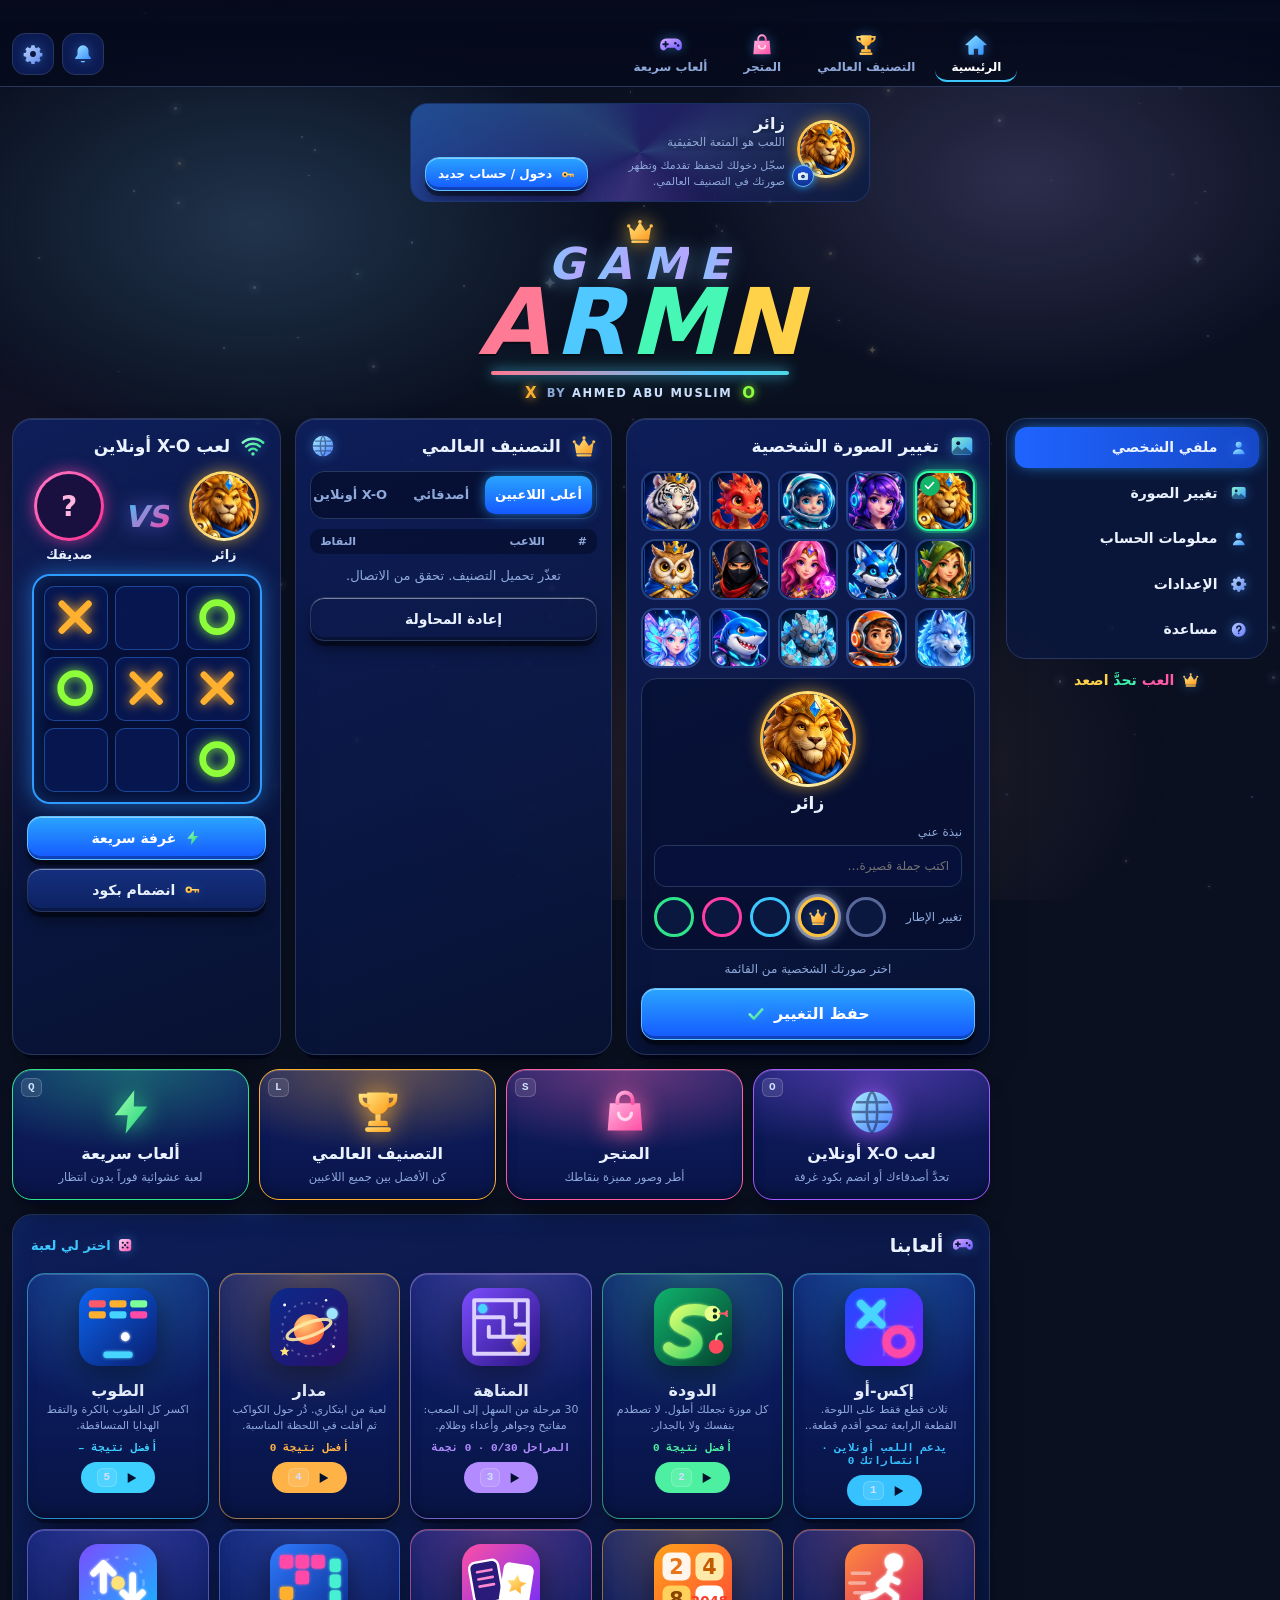
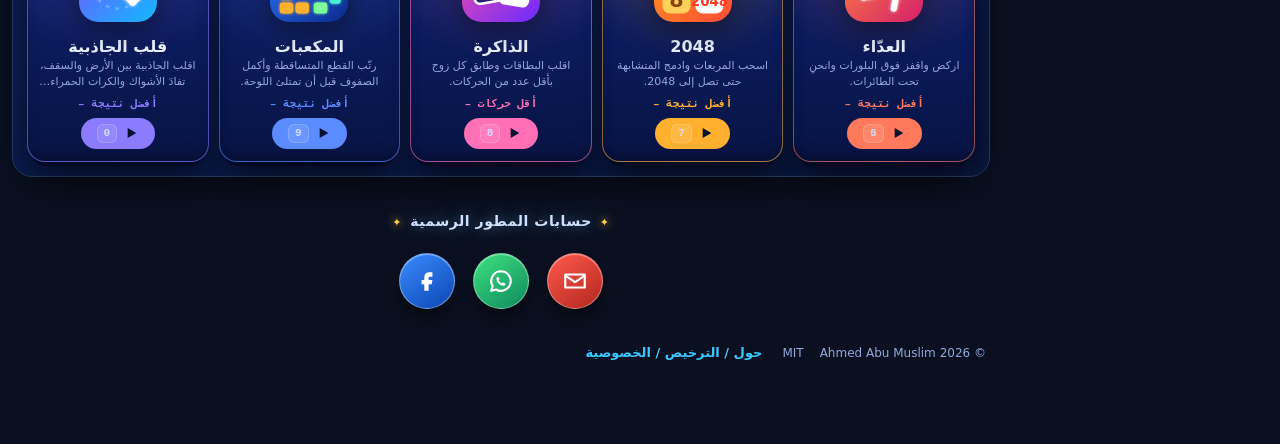
==== index.html @ 482dae71 "Install game files" ====
<!doctype html>
<!--
  GAME A R M N — game collection
  Copyright (c) 2026 Ahmed Abu Muslim. All rights reserved except as granted below.
  Licensed under the MIT License (see the About dialog inside the app for the full text).
  Self-contained apart from Firebase (accounts/scores) and Google AdSense (ads).
-->

<html lang="ar" dir="rtl">
<head>
<meta charset="utf-8">
<meta name="viewport" content="width=device-width,initial-scale=1,viewport-fit=cover">
<title>GAME ARMN | ARMN GAME — ألعاب أحمد أبو مسلم | ألعاب أطفال مجانية</title>
<meta http-equiv="Content-Security-Policy" content="default-src 'self'; script-src 'self' 'unsafe-inline' 'unsafe-eval' https://*.googlesyndication.com https://*.google.com https://*.doubleclick.net https://*.googleadservices.com https://*.adtrafficquality.google https://www.googletagservices.com; style-src 'self' 'unsafe-inline'; img-src 'self' data: blob: https:; font-src 'self' data:; connect-src 'self' https://armn-25ff3-default-rtdb.firebaseio.com https://identitytoolkit.googleapis.com https://securetoken.googleapis.com https://*.googlesyndication.com https://*.google.com https://*.doubleclick.net https://*.googleadservices.com https://*.adtrafficquality.google https://www.googletagservices.com; frame-src https://*.googlesyndication.com https://*.google.com https://*.doubleclick.net https://*.googleadservices.com https://*.adtrafficquality.google https://www.googletagservices.com; object-src 'none'; media-src 'self' blob: data:; worker-src 'self'; manifest-src 'self'; base-uri 'none'; form-action 'none'">
<meta name="referrer" content="no-referrer">
<meta name="google-site-verification" content="9Sh_bPz9yeCmNYA5A2dVNLjQ9dKKEKUN89ctCFJa5kY" />
<meta name="keywords" content="ARMN GAME, قلب الجاذبية, Gravity Flip, Game ARMN, GAME A R M N, العاب احمد ابو مسلم, ألعاب أحمد أبو مسلم, ألعاب أطفال, العاب مجانية, X-O, snake, 2048">
<meta name="description" content="ARMN GAME — ألعاب أحمد أبو مسلم للأطفال والكبار. GAME A R M N — 10 free modern games (X-O, Snake, Maze, Orbit, Bricks, Runner, 2048, Memory, Blocks, Gravity Flip). Arabic & English, touch, 60 FPS, works offline. By Ahmed Abu Muslim.">
<meta name="author" content="Ahmed Abu Muslim">
<meta name="copyright" content="Copyright (c) 2026 Ahmed Abu Muslim. MIT License.">
<meta name="robots" content="index,follow,max-image-preview:large">
<meta name="theme-color" content="#050a1c">
<meta name="color-scheme" content="dark">
<meta name="application-name" content="GAME A R M N">
<meta name="apple-mobile-web-app-capable" content="yes">
<meta name="mobile-web-app-capable" content="yes">
<meta name="apple-mobile-web-app-title" content="GAME ARMN">
<meta name="generator" content="Hand-written HTML/CSS/JS">
<link rel="manifest" href="manifest.webmanifest">
<link rel="license" href="https://opensource.org/licenses/MIT">
<link rel="icon" href="data:image/svg+xml,%3Csvg xmlns='http://www.w3.org/2000/svg' viewBox='0 0 64 64'%3E%3Crect width='64' height='64' rx='14' fill='%230c1318'/%3E%3Cpath d='M18 18l12 12M30 18L18 30' stroke='%23f09a8a' stroke-width='5' stroke-linecap='round'/%3E%3Ccircle cx='44' cy='42' r='9' fill='none' stroke='%2386c3e6' stroke-width='5'/%3E%3C/svg%3E">
<link rel="apple-touch-icon" href="data:image/svg+xml,%3Csvg xmlns='http://www.w3.org/2000/svg' viewBox='0 0 64 64'%3E%3Crect width='64' height='64' rx='14' fill='%230c1318'/%3E%3Cpath d='M18 18l12 12M30 18L18 30' stroke='%23f09a8a' stroke-width='5' stroke-linecap='round'/%3E%3Ccircle cx='44' cy='42' r='9' fill='none' stroke='%2386c3e6' stroke-width='5'/%3E%3C/svg%3E">
<meta property="og:type" content="website">
<meta property="og:title" content="GAME A R M N">
<meta property="og:description" content="GAME A R M N — 10 free modern games (X-O, Snake, Maze, Orbit, Bricks, Runner, 2048, Memory, Blocks, Gravity Flip). Arabic & English, touch, 60 FPS, works offline. By Ahmed Abu Muslim.">
<meta property="og:site_name" content="GAME A R M N">
<meta property="og:locale" content="ar_AR">
<meta property="og:locale:alternate" content="en_US">
<meta name="twitter:card" content="summary">
<meta name="twitter:title" content="GAME A R M N">
<meta name="twitter:description" content="GAME A R M N — 10 free modern games (X-O, Snake, Maze, Orbit, Bricks, Runner, 2048, Memory, Blocks, Gravity Flip). Arabic & English, touch, 60 FPS, works offline. By Ahmed Abu Muslim.">
<!-- After hosting, add:  <link rel="canonical" href="YOUR-URL">  <meta property="og:url" content="YOUR-URL">  and your Search Console verification meta tag. -->
<script type="application/ld+json">{"@context": "https://schema.org", "@type": ["WebApplication", "VideoGame"], "name": "GAME A R M N", "alternateName": ["GAME ARMN", "ARMN GAME", "Game armn", "ألعاب أحمد أبو مسلم", "العاب احمد ابو مسلم"], "description": "A free collection of 10 modern browser games: online vanishing X-O, Snake, 30-level Maze, Orbit, Bricks, Runner, 2048, Memory, Blocks and Gravity Flip. Works offline, touch-friendly, 60 FPS, Arabic and English.", "applicationCategory": "GameApplication", "genre": "Arcade", "operatingSystem": "Any (modern web browser)", "browserRequirements": "Requires JavaScript and HTML5 canvas", "inLanguage": ["ar", "en"], "isAccessibleForFree": true, "offers": {"@type": "Offer", "price": "0", "priceCurrency": "USD"}, "author": {"@type": "Person", "name": "Ahmed Abu Muslim"}, "creator": {"@type": "Person", "name": "Ahmed Abu Muslim"}, "copyrightHolder": {"@type": "Person", "name": "Ahmed Abu Muslim"}, "copyrightYear": 2026, "license": "https://opensource.org/licenses/MIT", "playMode": "SinglePlayer", "gamePlatform": "Web browser"}</script>
<script async src="https://pagead2.googlesyndication.com/pagead/js/adsbygoogle.js?client=ca-pub-1394927920038850"
     crossorigin="anonymous"></script>
<style>[hidden]{display:none!important}html,body{margin:0}</style>
<style>
/* Layout: a calm console menu. Home = left-aligned wordmark over two live-preview cards.
   Each game = stage on one side, option rail on the other (stacked on phones). One dark look by choice. */
:root{
  --bg:#0c1318; --bg2:#101a21; --panel:#15212a; --panel2:#1b2b36; --line:#273b48;
  --fg:#e7eef1; --mut:#8ea4af; --ink:#0c1318;
  --coral:#f09a8a; --sky:#86c3e6; --mint:#7fd6a8; --gold:#f0cb7a;
  --coral-a:rgba(240,154,138,.16); --sky-a:rgba(134,195,230,.16); --mint-a:rgba(127,214,168,.16);
  --acc:#86c3e6;--vio:#b9a8ec;--vio-a:rgba(185,168,236,.16);--gold-a:rgba(240,203,122,.16);--rose:#e6a0c4;--teal:#6fd0d0;--sand:#e3b98a;--lime:#b7d77a;
  --display:'Avenir Next','Trebuchet MS','Segoe UI','Noto Sans Arabic',Tahoma,system-ui,sans-serif;
  --body:system-ui,-apple-system,'Segoe UI','Noto Sans Arabic','Geeza Pro',Tahoma,Roboto,'Helvetica Neue',Arial,sans-serif;
  --mono:ui-monospace,'SF Mono',Menlo,Consolas,'Liberation Mono','DejaVu Sans Mono',monospace;
  color-scheme:dark;
}
*{box-sizing:border-box}
body{
  background-color:var(--bg);
  background-image:radial-gradient(900px 520px at 88% -8%,rgba(134,195,230,.11),transparent 60%),radial-gradient(760px 520px at -8% 28%,rgba(127,214,168,.08),transparent 60%),radial-gradient(600px 420px at 60% 110%,rgba(240,154,138,.07),transparent 60%);
  background-repeat:no-repeat;
  color:var(--fg);font-family:var(--body);font-size:16px;line-height:1.5;
  padding-left:max(16px,env(safe-area-inset-left,0px));
  padding-right:max(16px,env(safe-area-inset-right,0px));
  padding-block:16px 40px;min-height:100%;
  -webkit-tap-highlight-color:transparent;
}
button,a{font-family:inherit;color:inherit}
button{cursor:pointer}
:focus-visible{outline:2px solid var(--acc);outline-offset:3px}
.app{max-width:1080px;margin:0 auto}
[lang="en"] .up{text-transform:uppercase;letter-spacing:.09em}

.dhikr-note{max-width:100%;margin:0 auto 12px;padding:5px 10px;text-align:center;color:#a9c8b8;font-size:12px;line-height:1.75;font-weight:500;letter-spacing:.01em;opacity:.92}
.dhikr-note span{display:block;color:#91aeb0;font-size:11px}

/* top bar */
.bar{display:flex;align-items:center;gap:10px;min-height:48px}
.bar-title{flex:1;font-weight:600;font-size:17px;min-width:0;overflow:hidden;text-overflow:ellipsis;white-space:nowrap}
.bar-actions{display:flex;gap:8px;margin-inline-start:auto}
.icon-btn,.pill{height:42px;min-width:42px;border-radius:12px;border:1px solid var(--line);background:var(--panel);display:inline-grid;place-items:center;padding:0 12px;font-weight:600;transition:background .2s,transform .15s}
.icon-btn:hover,.pill:hover{background:var(--panel2)}
.icon-btn:active,.pill:active{transform:scale(.96)}
.icon-btn svg{width:20px;height:20px;fill:none;stroke:currentColor;stroke-width:2;stroke-linecap:round;stroke-linejoin:round}
[dir="rtl"] .flip{transform:scaleX(-1)}
#btnSound.off .wave{display:none}
#btnSound:not(.off) .cross{display:none}
.pill{font-family:var(--mono);font-size:13px}

/* home */
.hero{padding-block:clamp(18px,5vw,52px) clamp(22px,4vw,40px)}
.logo{direction:ltr;width:fit-content;font-family:var(--display);font-weight:800;line-height:.92;text-align:left}
.logo .g{display:block;font-size:clamp(54px,13vw,128px);letter-spacing:.015em}
.logo .l{display:flex;gap:.2em;font-size:clamp(54px,13vw,128px)}
.logo .l span:nth-child(1){color:var(--coral)}.logo .l span:nth-child(2){color:var(--sky)}
.logo .l span:nth-child(3){color:var(--mint)}.logo .l span:nth-child(4){color:var(--gold)}
.by{direction:ltr;width:fit-content;margin-top:18px;font-family:var(--mono);font-size:14px;color:var(--mut);display:flex;align-items:center;gap:12px}
.by::before{content:"";width:34px;height:2px;background:var(--line)}
.by b{color:var(--fg);font-weight:700}
.tag{margin-top:22px;color:var(--mut);font-size:18px}
.cards{display:grid;grid-template-columns:repeat(3,minmax(0,1fr));gap:18px}
.gcard{display:flex;flex-direction:column;text-decoration:none;background:var(--panel);border:1px solid var(--line);border-radius:24px;overflow:hidden;transition:transform .25s,border-color .25s,box-shadow .25s}
.gcard:hover{transform:translateY(-4px);border-color:var(--c);box-shadow:0 22px 50px -26px var(--c)}
.gcard:active{transform:scale(.985)}
.gcard.xo{--c:var(--sky)}.gcard.sn{--c:var(--mint)}
.prev{height:176px;display:grid;place-items:center;background:radial-gradient(260px 160px at 50% 40%,var(--ca),transparent 70%),var(--bg2);border-bottom:1px solid var(--line)}
.gcard.xo{--ca:var(--sky-a)}.gcard.sn{--ca:var(--mint-a)}
.gbody{padding:20px 22px 22px;display:flex;flex-direction:column;gap:8px;flex:1}
.gname{font-size:24px;font-weight:700;margin:0}
.gdesc{margin:0;color:var(--mut);flex:1}
.go{margin-top:10px;display:inline-flex;align-items:center;gap:10px;font-weight:700;color:var(--c)}
.go i{width:34px;height:34px;border-radius:50%;background:var(--c);display:grid;place-items:center}
.go svg{width:16px;height:16px;stroke:var(--ink);fill:none;stroke-width:2.4;stroke-linecap:round;stroke-linejoin:round}
.chips{display:flex;flex-wrap:wrap;gap:8px;margin-top:26px}
.chip{font-family:var(--mono);font-size:12px;color:var(--mut);border:1px solid var(--line);border-radius:999px;padding:6px 12px}
/* mini previews */
.mini{display:grid;grid-template-columns:repeat(3,44px);gap:6px}
.mini div{height:44px;border-radius:10px;background:var(--panel2);display:grid;place-items:center;font-family:var(--display);font-weight:800;font-size:22px;transition:opacity .3s,transform .3s}
.mini .x{color:#ffb02e}.mini .o{color:#8dff3a}.mini .dim{opacity:.35}.mini .gone{opacity:0;transform:scale(.6)}
.crawl{width:260px;height:150px}
.crawl .tr{fill:none;stroke:var(--panel2);stroke-width:16;stroke-linecap:round;stroke-linejoin:round}
.crawl .sn{fill:none;stroke:#c48cff;stroke-width:16;stroke-linecap:round;stroke-linejoin:round;stroke-dasharray:104 296;animation:crawl 5s linear infinite}
@keyframes crawl{to{stroke-dashoffset:-400}}

/* shared game layout */
.screen{padding-top:10px}
.game-grid{display:grid;grid-template-columns:minmax(0,1fr) 330px;gap:20px;align-items:start}
.stage{display:flex;flex-direction:column;gap:14px;min-width:0}
.panel{background:var(--panel);border:1px solid var(--line);border-radius:20px;padding:18px}
.rail{display:flex;flex-direction:column;gap:16px}
.rail h3{margin:0;font-size:15px;color:var(--mut);font-weight:600}
.og{display:grid;gap:8px}
.og-l{font-size:12px;color:var(--mut)}
.seg{display:flex;gap:4px;background:var(--bg2);border:1px solid var(--line);border-radius:12px;padding:4px}
.seg button{flex:1;min-height:38px;border:0;border-radius:9px;background:transparent;color:var(--mut);font-weight:600;font-size:14px;padding:0 8px;transition:background .2s,color .2s}
.seg button.on{background:var(--acc);color:var(--ink)}
.trow{display:flex;justify-content:space-between;align-items:center;gap:12px;font-size:15px}
.tgl{flex:none;width:48px;height:28px;border-radius:99px;border:1px solid var(--line);background:var(--bg2);position:relative;padding:0;transition:background .2s}
.tgl::after{content:"";position:absolute;top:3px;inset-inline-start:3px;width:20px;height:20px;border-radius:50%;background:var(--mut);transition:transform .2s,background .2s}
.tgl[aria-checked="true"]{background:var(--acc);border-color:var(--acc)}
.tgl[aria-checked="true"]::after{background:var(--ink);transform:translateX(20px)}
[dir="rtl"] .tgl[aria-checked="true"]::after{transform:translateX(-20px)}
.note{font-size:13px;color:var(--mut);margin:0}
.row{display:flex;gap:10px;flex-wrap:wrap}
.row.mid{justify-content:center}
.btn{min-height:46px;padding:0 18px;border-radius:13px;border:1px solid var(--line);background:var(--panel2);font-weight:600;font-size:15px;transition:transform .15s,background .2s,opacity .2s}
.btn:hover{background:#223644}
.btn:active{transform:scale(.97)}
.btn:disabled{opacity:.4;cursor:default}
.btn.primary{background:var(--acc);border-color:var(--acc);color:var(--ink)}
.btn.primary:hover{filter:brightness(1.08)}
.btn.ghost{background:transparent}
.xo-scr{--acc:var(--sky)}.sn-scr{--acc:var(--mint)}
/* X-O online connection panel */
.xo-matchbar{width:min(560px,100%);margin:0 auto 12px;padding:13px;border:1px solid var(--line);border-radius:16px;background:var(--panel2)}
.xo-matchbar[hidden]{display:none!important}.xo-room-codehead,.xo-players{display:flex;align-items:center;justify-content:space-between;gap:10px;flex-wrap:wrap}.xo-room-codehead b{font-size:20px;letter-spacing:2px;color:var(--txt)}.xo-players{margin-top:12px}.xo-player{display:flex;align-items:center;gap:8px;color:var(--txt);font-weight:700}.xo-dot{width:11px;height:11px;border-radius:50%;background:#e05252;box-shadow:0 0 10px #e0525266}.xo-dot.online{background:#36d47b;box-shadow:0 0 10px #36d47b99}.xo-matchbar p{margin:10px 0 0;color:var(--mut);font-size:13px}
.xo-onlinebar{display:flex;justify-content:center;margin:10px 0 2px}
.xo-react{display:flex;gap:6px;justify-content:center;margin-top:10px}.xo-react button{border:1px solid var(--line);background:var(--bg2);border-radius:12px;font-size:20px;padding:3px 10px;cursor:pointer;transition:transform .12s}.xo-react button:active{transform:scale(.88)}.xo-tools{display:flex;gap:8px;justify-content:center;margin-top:8px}.xo-tools .btn{min-height:36px;font-size:13px;padding:0 12px}.xo-float{position:absolute;bottom:8%;font-size:44px;pointer-events:none;z-index:6;animation:xoFloat 1.8s ease-out forwards}@keyframes xoFloat{to{transform:translateY(-230px) scale(1.5);opacity:0}}
#xo.online-room .xo-onlinebar{display:none!important}
.xo-online-panel{width:min(560px,100%);margin:14px auto;padding:18px;border:1px solid var(--line);border-radius:20px;background:linear-gradient(145deg,var(--panel),var(--panel2));box-shadow:0 18px 45px -28px #0008}
.xo-online-panel[hidden]{display:none}
.xo-online-head{display:flex;align-items:center;justify-content:space-between;gap:12px;margin-bottom:12px}
.xo-live{display:inline-flex;align-items:center;gap:7px;color:var(--mint);font-size:12px;font-weight:800;letter-spacing:.08em}
.xo-live:before{content:"";width:8px;height:8px;border-radius:50%;background:currentColor;box-shadow:0 0 12px currentColor}
.xo-online-grid{display:grid;grid-template-columns:1fr 1fr;gap:10px}
.xo-online-grid .og{min-width:0}
.xo-online-panel input,.xo-online-panel select{width:100%;min-height:44px;border:1px solid var(--line);border-radius:11px;background:var(--bg2);color:var(--txt);padding:0 12px;font:inherit}
.xo-online-actions{display:flex;flex-wrap:wrap;gap:9px;margin-top:14px}
.xo-online-status{padding:11px 13px;border-radius:12px;background:var(--bg2);color:var(--mut);font-size:13px;margin:12px 0 0}
#xoRankRows>div:last-child{border-bottom:0!important}
@media(max-width:480px){.xo-online-grid{grid-template-columns:1fr}}

/* Dedicated X-O online lobby view — prevent game board overlap on mobile */
#xo.online-lobby .imm-grid>.score,
#xo.online-lobby .imm-grid>.arena,
#xo.online-lobby .imm-grid>#xoStatus,
#xo.online-lobby .imm-grid>.row.mid{display:none!important}
#xo.online-lobby .imm-grid{flex:0 0 auto;min-height:0}
#xo.online-lobby .xo-onlinebar{margin:4px 0 12px}
#xo.online-lobby .xo-online-panel{display:block;width:100%;max-width:620px;margin:0 auto 18px;box-sizing:border-box}
#xo.online-lobby .xo-online-panel[hidden]{display:none!important}
#xo.online-lobby{overflow-y:auto;overscroll-behavior:contain}
#xo.online-lobby .imm-grid{overflow:visible}
#xo.online-lobby .xo-online-head h3{font-size:clamp(19px,5vw,24px)}
#xo.online-lobby .xo-online-actions>.btn{flex:1 1 145px;min-height:48px}



/* X-O */
.score{display:grid;grid-template-columns:1fr auto 1fr;gap:10px;align-items:stretch}
.sb{--c:var(--line);background:var(--panel);border:1px solid var(--line);border-radius:16px;padding:12px 14px;display:flex;flex-direction:column;gap:6px;transition:border-color .25s,box-shadow .25s}
.sb.px{--k:var(--coral)}.sb.po{--k:var(--sky)}
.sb.turn{border-color:var(--k);box-shadow:0 10px 34px -16px var(--k)}
.sb .top{display:flex;align-items:center;gap:8px;font-size:13px;color:var(--mut)}
.sb .sym{font-family:var(--display);font-weight:800;font-size:22px;color:var(--k);line-height:1}
.sb .num{font-family:var(--mono);font-weight:700;font-size:30px;line-height:1}
.pips{display:flex;gap:5px;margin-top:2px}
.pips i{width:12px;height:12px;border-radius:50%;border:2px solid var(--k);opacity:.4;transition:background .2s,opacity .2s}
.pips i.f{background:var(--k);opacity:1}
.sb.dr{align-items:center;justify-content:center;min-width:76px}
.board{position:relative;display:grid;grid-template-columns:repeat(3,minmax(0,1fr));gap:3%;width:min(100%,470px);aspect-ratio:1;margin-inline:auto}
.cell{position:relative;min-width:0;padding:0;aspect-ratio:1;border-radius:18px;border:1px solid var(--line);background:var(--panel2);display:grid;place-items:center;transition:background .2s,border-color .2s,transform .15s}
.cell:not(.fX):not(.fO):hover{background:#223644;border-color:var(--acc)}
.cell:not(.fX):not(.fO):active{transform:scale(.96)}
.cell.win.fX{background:var(--coral-a);border-color:var(--coral)}
.cell.win.fO{background:var(--sky-a);border-color:var(--sky)}
.cell.hint{animation:hint 1s ease-in-out 2;border-color:var(--gold)}
@keyframes hint{50%{box-shadow:0 0 0 4px rgba(240,203,122,.25),0 0 30px rgba(240,203,122,.35)}}
.mk{width:68%;height:68%;overflow:visible;pointer-events:none}
.mk path,.mk circle{fill:none;stroke-width:9;stroke-linecap:round}
.mk .x{stroke:var(--coral);stroke-dasharray:80;stroke-dashoffset:80;animation:draw .3s ease-out forwards}
.mk .x2{animation-delay:.12s}
.mk .o{stroke:var(--sky);stroke-dasharray:170;stroke-dashoffset:170;animation:draw .45s ease-out forwards;transform-origin:50px 50px;transform:rotate(-90deg)}
@keyframes draw{to{stroke-dashoffset:0}}
.cell.old .mk{opacity:.42;animation:fade 1.4s ease-in-out infinite}
@keyframes fade{50%{opacity:.2}}
.cell.ghost .mk{animation:poof .42s ease-in forwards}
.cell.ghost .mk path,.cell.ghost .mk circle{animation:none;stroke-dashoffset:0}
@keyframes poof{to{opacity:0;transform:scale(.45) rotate(20deg)}}
.winline{position:absolute;inset:0;width:100%;height:100%;pointer-events:none}
.winline line{stroke:var(--fg);stroke-width:7;stroke-linecap:round;stroke-dasharray:400;stroke-dashoffset:400;animation:draw .5s .1s ease-out forwards}
/* ===== XO room result screen ===== */
.xo-res{position:fixed;inset:0;z-index:120;display:grid;place-items:center;padding:20px;background:rgba(3,8,30,.78);backdrop-filter:blur(6px);animation:pop .3s ease-out}
.xo-res-card{width:min(380px,100%);padding:26px 22px 22px;border-radius:24px;text-align:center;display:grid;gap:14px;justify-items:center;background:linear-gradient(170deg,rgba(15,34,117,.97),rgba(7,16,58,.98));border:2px solid var(--cyan,#3cc8ff);box-shadow:0 0 40px -6px rgba(60,200,255,.6),0 24px 60px rgba(0,0,0,.6)}
.xo-res-card.win{border-color:#ffd24a;box-shadow:0 0 46px -4px rgba(255,210,74,.7),0 24px 60px rgba(0,0,0,.6)}
.xo-res-card.lose{border-color:#ff5d7a;box-shadow:0 0 40px -6px rgba(255,93,122,.55),0 24px 60px rgba(0,0,0,.6)}
.xo-res-ico{font-size:64px;line-height:1;filter:drop-shadow(0 6px 16px rgba(0,0,0,.5))}
.xo-res-card h2{margin:0;font:900 clamp(26px,7vw,34px) var(--display)}
.xo-res-card.win h2{background:linear-gradient(135deg,#fff3b0,#ffc531);-webkit-background-clip:text;background-clip:text;color:transparent}
.xo-res-card.lose h2{color:#ff8fa3}
.xo-res-vs{display:grid;grid-template-columns:1fr auto 1fr;align-items:center;gap:10px;width:100%}
.xo-res-vs>div{display:grid;gap:4px;min-width:0}
.xo-res-vs small{color:var(--mut);font-size:12.5px;overflow:hidden;text-overflow:ellipsis;white-space:nowrap}
.xo-res-vs b{font:900 40px/1 var(--display)}
.xo-res-vs>div:first-child b{color:#ffb02e;text-shadow:0 0 14px #ffb02e88}
.xo-res-vs>div:last-child b{color:#8dff3a;text-shadow:0 0 14px #8dff3a88}
.xo-res-vs i{font-style:normal;color:var(--mut);font-weight:800}
.xo-res-draws{color:var(--mut);font-size:13px}
.xo-res-card .btn{width:100%;min-height:50px;font-size:17px}
.bov{position:absolute;inset:0;z-index:5;border-radius:20px;display:grid;place-items:center;background:rgba(12,19,24,.6);backdrop-filter:blur(3px);animation:pop .3s ease-out}
.bov>div{display:grid;gap:14px;text-align:center;justify-items:center}
.bov h2{margin:0;font-family:var(--display);font-size:clamp(28px,6vw,40px)}
@keyframes pop{from{opacity:0}}
.status{min-height:1.7em;text-align:center;color:var(--mut);font-weight:500;margin:0}

/* snake */
.hud{display:grid;grid-template-columns:repeat(3,1fr);gap:10px}
.hud .sb{--k:var(--mint)}
.hud .num.bump{animation:bump .25s}
@keyframes bump{40%{transform:scale(1.25);color:var(--mint)}}
.cv-wrap{position:relative;width:min(100%,580px);aspect-ratio:1;margin-inline:auto;border-radius:20px;overflow:hidden;border:1px solid var(--line);background:#0f181e;touch-action:none;user-select:none;-webkit-user-select:none}
.cv-wrap.shake{animation:shake .4s}
@keyframes shake{20%{transform:translate(-7px,3px)}40%{transform:translate(6px,-4px)}60%{transform:translate(-4px,2px)}80%{transform:translate(3px,-1px)}}
.cv-wrap>canvas:not(.minimap){display:block;width:100%;height:100%}
.ov{position:absolute;inset:0;display:grid;place-items:center;background:rgba(12,19,24,.62);backdrop-filter:blur(3px);animation:pop .25s ease-out}
.ov>div{display:grid;gap:10px;justify-items:center;text-align:center;padding:20px}
.ov h2{margin:0;font-family:var(--display);font-size:clamp(28px,6vw,42px)}
.ov p{margin:0;color:var(--mut)}
.ov .big{font-family:var(--mono);font-size:44px;font-weight:700;color:var(--mint)}
.fps{position:absolute;top:10px;inset-inline-end:12px;font-family:var(--mono);font-size:12px;color:var(--mint);background:rgba(12,19,24,.7);border:1px solid var(--line);border-radius:8px;padding:3px 8px;pointer-events:none}
.status-chip{position:absolute;top:10px;inset-inline-start:12px;font-size:12px;font-weight:600;color:var(--ink);background:var(--sky);border-radius:8px;padding:3px 10px;pointer-events:none}
.dpad{direction:ltr;display:grid;grid-template-columns:repeat(3,68px);grid-template-rows:repeat(2,68px);gap:8px;justify-content:center;margin-top:2px}
.dpad button{border-radius:18px;border:1px solid var(--line);background:var(--panel);display:grid;place-items:center;padding:0;transition:background .15s,transform .1s}
.dpad button:active{background:var(--mint);transform:scale(.93)}
.dpad button:active svg{stroke:var(--ink)}
.dpad svg{width:26px;height:26px;fill:none;stroke:var(--fg);stroke-width:2.6;stroke-linecap:round;stroke-linejoin:round}
.dpad .u{grid-area:1/2}.dpad .l{grid-area:2/1}.dpad .d{grid-area:2/2}.dpad .r{grid-area:2/3}

.gcard.mz{--c:var(--vio);--ca:var(--vio-a)}
.gcard.or{--c:var(--gold);--ca:var(--gold-a)}
.meta{margin:2px 0 0;font-family:var(--mono);font-size:12px;color:var(--c);min-height:1.4em}
.mzp,.orp{width:260px;height:150px}
.mzp .w{fill:none;stroke:#3b5a6b;stroke-width:7;stroke-linecap:round;stroke-linejoin:round}
.mzp .pth{fill:none;stroke:var(--vio);stroke-opacity:.3;stroke-width:3;stroke-dasharray:2 7;stroke-linecap:round}
.orp .ring{fill:none;stroke:var(--gold);stroke-opacity:.35;stroke-width:2;stroke-dasharray:3 6}
@media (max-width:860px){
  .game-grid{grid-template-columns:minmax(0,1fr)}
  .cards{grid-template-columns:minmax(0,1fr)}
}
@media (max-width:420px){
  .sb .num{font-size:26px}
  .btn{padding:0 14px}
  .dpad{grid-template-columns:repeat(3,62px);grid-template-rows:repeat(2,62px)}
}
@media (prefers-reduced-motion:reduce){
  *,*::before,*::after{animation-duration:.01ms!important;animation-iteration-count:1!important;transition-duration:.01ms!important}
  .crawl .sn{animation:none}
}
/* v2: immersive full-screen games, options drawer, maze, orbit */
.mz-scr{--acc:var(--vio)}.or-scr{--acc:var(--gold)}
#fx{position:fixed;inset:0;width:100%;height:100%;pointer-events:none;z-index:60}
html.imm,html.imm body{height:100%;overflow:hidden}
html.imm{height:var(--vh,100%)}
html.imm body{padding-block:6px 8px}
html.imm .app{height:100%;display:flex;flex-direction:column;max-width:none}
html.imm .bar{min-height:44px}
html.imm main{flex:1;min-height:0;display:flex;flex-direction:column}
html.imm .screen{flex:1;min-height:0;display:flex;flex-direction:column;padding-top:4px}
.imm-grid{flex:1;display:flex;flex-direction:column;gap:8px;min-height:0}
.imm-grid .sb{padding:8px 12px;gap:2px}
.imm-grid .sb .num{font-size:clamp(20px,4.6vw,28px)}
.imm-grid .btn{min-height:42px;padding:0 14px}
.hud{grid-template-columns:none;grid-auto-flow:column;grid-auto-columns:minmax(0,1fr)}
.arena{flex:1;min-height:0;position:relative;--s:280px}
.arena>.fit{position:absolute;inset:0;margin:auto;width:var(--s);height:var(--s);max-width:100%;max-height:100%}
.imm-grid .dpad{grid-template-columns:repeat(3,58px);grid-template-rows:repeat(2,58px);gap:6px}
.tl{position:absolute;top:10px;inset-inline-start:12px;display:flex;gap:6px;pointer-events:none;z-index:2}
.tl .status-chip{position:static}
.status-chip.combo{background:var(--gold)}
.lvl-chip{font-size:12px;font-weight:600;background:rgba(12,19,24,.72);border:1px solid var(--line);border-radius:8px;padding:3px 10px}
.minimap{position:absolute;bottom:10px;inset-inline-end:10px;width:96px;height:96px;border-radius:12px;border:1px solid var(--line);background:rgba(12,19,24,.7);z-index:2;pointer-events:none}
.toast{position:absolute;top:46px;inset-inline-start:50%;transform:translateX(-50%);background:var(--panel2);border:1px solid var(--gold);color:var(--gold);padding:6px 14px;border-radius:99px;font-size:13px;font-weight:600;z-index:3;white-space:nowrap;pointer-events:none;animation:pop .2s}
[dir="rtl"] .toast{transform:translateX(50%)}
.ov .kick{font-family:var(--mono);font-size:13px;color:var(--acc)}
.ov .goals{display:flex;flex-wrap:wrap;gap:6px;justify-content:center;max-width:340px}
.ov .btns{display:flex;flex-wrap:wrap;gap:8px;justify-content:center;margin-top:4px}
.ov .stat{display:flex;gap:16px;flex-wrap:wrap;justify-content:center;font-family:var(--mono);font-size:13px;color:var(--mut)}
.stars{display:flex;gap:8px;direction:ltr}
.stars i,.lv .st i{background:var(--line);clip-path:polygon(50% 0,61% 35%,98% 35%,68% 57%,79% 91%,50% 70%,21% 91%,32% 57%,2% 35%,39% 35%)}
.stars i{width:46px;height:44px}
.stars i.f{background:var(--gold);animation:starpop .55s var(--d,0s) both cubic-bezier(.3,1.6,.5,1)}
@keyframes starpop{from{transform:scale(0) rotate(-40deg)}}
.drawer{position:fixed;z-index:40;top:0;bottom:0;inset-inline-end:0;width:min(360px,92vw);background:var(--panel);border-inline-start:1px solid var(--line);padding:calc(18px + env(safe-area-inset-top,0px)) 18px calc(18px + env(safe-area-inset-bottom,0px));overflow-y:auto;display:flex;flex-direction:column;gap:16px;transform:translateX(105%);visibility:hidden;transition:transform .3s cubic-bezier(.2,.8,.2,1),visibility 0s .3s}
[dir="rtl"] .drawer{transform:translateX(-105%)}
.drawer.open{transform:none;visibility:visible;transition:transform .3s cubic-bezier(.2,.8,.2,1),visibility 0s}
.dh{display:flex;align-items:center;justify-content:space-between;gap:10px}
.dh h3{margin:0;font-size:18px;color:var(--fg);font-weight:700}
.scrim{position:fixed;inset:0;z-index:35;background:rgba(5,9,12,.55);opacity:0;pointer-events:none;transition:opacity .25s}
.scrim.on{opacity:1;pointer-events:auto}
.sel{flex:1;min-height:0;overflow-y:auto;padding-bottom:30px}
.sel>*{max-width:780px;margin-inline:auto}
.sel-head{display:flex;justify-content:space-between;align-items:flex-end;gap:12px;flex-wrap:wrap;margin:8px 0 16px}
.sel-head h2{margin:0;font-family:var(--display);font-size:clamp(26px,5vw,38px)}
.prog{font-family:var(--mono);color:var(--mut);font-size:13px}
.world{margin-bottom:22px}
.world h3{display:flex;align-items:center;gap:10px;margin:0 0 10px;font-size:15px;color:var(--w);font-weight:600}
.world h3::before{content:"";width:10px;height:10px;border-radius:50%;background:var(--w)}
.world h3 small{margin-inline-start:auto;color:var(--mut);font-family:var(--mono);font-weight:500}
.lv-grid{display:grid;grid-template-columns:repeat(6,minmax(0,112px));gap:10px}
.lv{aspect-ratio:1;min-width:0;border-radius:16px;border:1px solid var(--line);background:var(--panel);display:flex;flex-direction:column;align-items:center;justify-content:center;gap:5px;padding:0;color:var(--fg);transition:transform .15s,border-color .2s,background .2s}
.lv:hover:not(.lock){border-color:var(--w);background:var(--panel2)}
.lv:active:not(.lock){transform:scale(.95)}
.lv b{font-family:var(--mono);font-size:20px}
.lv .st{display:flex;gap:3px;direction:ltr}
.lv .st i{width:11px;height:11px}
.lv .st i.f{background:var(--gold)}
.lv.lock{opacity:.4;cursor:default}
.lv.done{border-color:color-mix(in srgb,var(--w) 55%,var(--line))}
.lv svg{width:20px;height:20px}
.big-act{min-height:52px;font-size:18px;width:min(100%,420px);margin-inline:auto}
.hint-txt{margin:0;text-align:center;color:var(--mut);font-size:13px}
@media (max-width:560px){.lv-grid{grid-template-columns:repeat(3,minmax(0,1fr))}}
/* short landscape screens: game on one side, controls on the other */
@media (orientation:landscape) and (max-height:520px){
  .imm-grid{flex-direction:column;flex-wrap:wrap;align-content:flex-start;gap:8px 12px}
  .imm-grid>.arena{flex:none;height:100%;width:calc(100% - 222px)}
  .imm-grid>:not(.arena){flex:none;width:210px}
  .hud{grid-auto-flow:row;grid-template-columns:repeat(2,minmax(0,1fr));grid-auto-columns:auto}
  .imm-grid .sb{padding:6px 10px}
  .imm-grid .sb .num{font-size:20px}
  .imm-grid .btn{min-height:36px;padding:0 10px;font-size:13px}
  .imm-grid .dpad{grid-template-columns:repeat(3,44px);grid-template-rows:repeat(2,44px);gap:5px}
  .hint-txt{display:none}
  .big-act{width:210px;min-height:44px}
  .score{grid-template-columns:repeat(3,minmax(0,1fr))}
  .sb.dr{min-width:0}
  .pips{display:none}
}
.cv-wrap.tiny .ov p,.cv-wrap.tiny .lvl-chip{display:none}
.cv-wrap.tiny .ov h2{font-size:24px}
.cv-wrap.tiny .ov>div{gap:6px;padding:10px}
/* wide screens: options live in a docked side panel */
@media (min-width:900px){
  html.imm .screen{flex-direction:row;gap:16px}
  html.imm .screen>.imm-grid,html.imm .screen>.sel{min-width:0}
  html.imm .drawer{position:static;transform:none!important;visibility:visible!important;transition:none;flex:none;width:310px;align-self:stretch;max-height:100%;padding:18px;border:1px solid var(--line);border-radius:20px;z-index:auto}
  html.imm .drawer [data-close],#btnOpts{display:none}
  .scrim{display:none}
}
.pv{width:260px;height:150px;max-width:100%}
.prev{height:160px}
.arc-scr .cv-wrap{background:#0e171e}

.foot{margin-top:28px;display:flex;flex-wrap:wrap;gap:10px 16px;align-items:center;color:var(--mut);font-size:13px}
.foot button{background:none;border:0;padding:0;color:var(--sky);text-decoration:underline;cursor:pointer;font-size:13px}
.about{position:fixed;inset:0;z-index:80;display:grid;place-items:center;background:rgba(5,9,12,.72);padding:16px}
.about[hidden]{display:none}
.about .box{background:var(--panel);border:1px solid var(--line);border-radius:22px;max-width:640px;width:100%;max-height:88vh;max-height:88dvh;overflow:auto;padding:24px 26px;box-shadow:0 30px 80px -30px #000}
.about h2{margin:0 0 4px;font-family:var(--display)}
.about h3{margin:18px 0 6px;font-size:15px;color:var(--sky)}
.about p,.about li{color:var(--fg);font-size:14px;line-height:1.7;margin:0 0 8px}
.about ul{padding-inline-start:20px;margin:0}
.about .x{float:inline-end;background:var(--panel2);border:1px solid var(--line);border-radius:10px;color:var(--fg);padding:6px 12px;cursor:pointer}
.about small{color:var(--mut)}
.xo-res-act{display:flex;gap:10px;width:100%;justify-content:center;flex-wrap:wrap}.xo-res-act .btn{flex:1 1 120px}

</style>
<link rel="icon" type="image/png" sizes="192x192" href="./icons/icon-192.png">
<link rel="apple-touch-icon" href="./icons/icon-192.png">
<style id="hub-css">
/* GAME ARMN — neon dashboard theme (loaded after the inline styles) */
:root{
  --bg:#050a1c;--bg2:#081231;--panel:#0a1840;--panel2:#10236a;--line:rgba(70,140,255,.32);
  --fg:#eaf2ff;--mut:#8fa9db;--ink:#04102e;
  --coral:#ff5aa8;--sky:#43c6ff;--mint:#3df5b0;--gold:#ffd24a;--acc:#2d9bff;
  --neon:#2d9bff;--pink:#ff3ea5;--cyan:#3cc8ff;
  --display:system-ui,-apple-system,'Segoe UI','Noto Sans Arabic',Tahoma,sans-serif;
  --hb-r:20px;
}
body{background-color:var(--bg);background-image:radial-gradient(900px 520px at 85% -10%,rgba(45,155,255,.22),transparent 60%),radial-gradient(700px 500px at -10% 30%,rgba(255,62,165,.12),transparent 60%),radial-gradient(600px 420px at 60% 115%,rgba(60,200,255,.12),transparent 60%);padding-inline:max(12px,env(safe-area-inset-left,0px)) max(12px,env(safe-area-inset-right,0px))}
.app{max-width:1360px}
.ic{width:1.25em;height:1.25em;flex:none;display:inline-block;vertical-align:middle;filter:drop-shadow(0 0 6px rgba(80,160,255,.45))}
[dir=rtl] .ic-send,[dir=rtl] .flipx{transform:scaleX(-1)}
.avimg{width:100%;height:100%;object-fit:cover;display:block;border-radius:inherit}
kbd{font:700 11px/1 var(--mono);padding:3px 6px;border-radius:6px;background:rgba(255,255,255,.1);border:1px solid rgba(255,255,255,.18);color:#cfe0ff}

/* ---- the home screen is replaced by #hub; legacy markup stays in the DOM for the game code ---- */
#home>:not(#hub){display:none!important}
html:not(.imm) .bar{display:none}
.dhikr-note{margin:0 auto 6px;padding:2px 8px;font-size:11px;opacity:.8}
.dhikr-note span{display:inline;margin-inline-start:8px;font-size:11px}
html.imm .dhikr-note{display:none}
html:not(.imm) #armnInstall{bottom:calc(env(safe-area-inset-bottom,0px) + 84px)!important}

/* ---- avatar frames ---- */
.ring{display:inline-grid;place-items:center;border-radius:50%;padding:3px;background:linear-gradient(135deg,#3cc8ff,#2d6bff);box-shadow:0 0 14px rgba(60,200,255,.55)}
.ring>span:not(.q){display:block;width:100%;height:100%;border-radius:50%;overflow:hidden;background:#0a1840}
.ring.fr-none{background:rgba(255,255,255,.18);box-shadow:none}
.ring.fr-gold{background:conic-gradient(#ffe27a,#ff9d1c,#fff3a8,#ffb02e,#ffe27a);box-shadow:0 0 16px rgba(255,190,40,.6)}
.ring.fr-cyan{background:linear-gradient(135deg,#6fe6ff,#2d7bff);box-shadow:0 0 16px rgba(60,200,255,.65)}
.ring.fr-pink{background:linear-gradient(135deg,#ff7cc6,#ff2d8f);box-shadow:0 0 16px rgba(255,62,165,.65)}
.ring.fr-green{background:linear-gradient(135deg,#9bffc9,#12c97a);box-shadow:0 0 16px rgba(40,230,140,.6)}
.ring.mystery .q,.xc-av .q{display:grid;place-items:center;width:100%;height:100%;font:800 28px var(--display);color:#ffb7e0;border-radius:50%;background:#1a1040}

/* ---- buttons ---- */
.hb-btn{display:inline-flex;align-items:center;justify-content:center;gap:8px;min-height:44px;padding:0 18px;border-radius:14px;border:1px solid var(--line);background:linear-gradient(180deg,#14307f,#0d2160);color:var(--fg);font-weight:700;font-size:14px;cursor:pointer;transition:transform .15s,filter .2s}
.hb-btn:hover{filter:brightness(1.15)}.hb-btn:active{transform:scale(.97)}
.hb-btn.primary{background:linear-gradient(180deg,#2aa4ff,#1458ff);border-color:#5fc0ff;box-shadow:0 8px 22px -8px #2d9bff;color:#fff}
.hb-btn.ghost{background:transparent}.hb-btn.block{width:100%}.hb-btn.big{min-height:52px;font-size:16px;width:100%}.hb-btn.mini{min-height:36px;padding:0 12px;font-size:13px}
.hb-link{background:none;border:0;color:var(--cyan);font-weight:600;font-size:13px;cursor:pointer;display:inline-flex;align-items:center;gap:6px;padding:8px 4px}
.ib{width:42px;height:42px;border-radius:13px;border:1px solid var(--line);background:rgba(16,35,106,.7);display:inline-grid;place-items:center;padding:0;position:relative;cursor:pointer}
.ib:hover{background:var(--panel2)}.ib .ic{width:22px;height:22px}
.dotb{position:absolute;top:-4px;inset-inline-end:-4px;min-width:18px;height:18px;border-radius:9px;background:#ff3d6a;color:#fff;font:800 10px/18px var(--display);text-align:center;font-style:normal;padding:0 4px;box-shadow:0 0 10px #ff3d6a}
.hb-empty{color:var(--mut);text-align:center;font-size:13px;margin:12px 0}

/* ---- header ---- */
.hub{display:flex;flex-direction:column;gap:14px;padding-bottom:96px}
.hb-top{position:sticky;top:0;z-index:30;display:flex;align-items:center;gap:12px;padding:calc(8px + env(safe-area-inset-top,0px)) 12px 8px;margin-inline:-12px;background:linear-gradient(180deg,rgba(5,10,28,.96),rgba(5,10,28,.82));backdrop-filter:blur(10px);border-bottom:1px solid var(--line)}
.hb-logo{display:inline-flex;align-items:center;gap:6px;text-decoration:none;direction:ltr;font:900 22px/1 var(--display);font-style:italic;letter-spacing:.02em;position:relative;padding-top:8px;flex:none}
.lg-crown{position:absolute;top:-6px;left:2px}.lg-crown .ic{width:20px;height:20px}
.lg-g{color:#fff;text-shadow:0 0 12px rgba(120,190,255,.8)}
.lg-a{background:linear-gradient(90deg,#fff,#9cd2ff);-webkit-background-clip:text;background-clip:text;color:transparent}
.lg-xo{display:inline-flex;font-size:26px;gap:1px}.lg-xo i{font-style:normal}
.lg-xo i:first-child{color:#ffb02e;text-shadow:0 0 14px #ffb02e}.lg-xo i:last-child{color:#8dff3a;text-shadow:0 0 14px #8dff3a}
.hb-nav{display:none;margin-inline:auto;gap:4px}
.nv{display:inline-flex;flex-direction:column;align-items:center;gap:2px;padding:6px 16px;background:none;border:0;color:var(--mut);font:600 12px var(--display);cursor:pointer;border-radius:12px;border-bottom:2px solid transparent}
.nv .ic{width:26px;height:26px}.nv:hover{color:#fff;background:rgba(45,155,255,.12)}
.nv:first-child{color:#fff;border-bottom-color:var(--cyan)}
.hb-tr{display:flex;align-items:center;gap:8px;margin-inline-start:auto}
.chip-me{display:flex;align-items:center;gap:10px;padding:4px 14px 4px 6px;border-radius:999px;border:1px solid var(--line);background:rgba(16,35,106,.7);color:var(--fg);cursor:pointer;font-family:inherit}
.av-sm{width:40px;height:40px}.cm-t{display:flex;flex-direction:column;text-align:start;line-height:1.2}.cm-t b{font-size:14px;max-width:110px;overflow:hidden;text-overflow:ellipsis;white-space:nowrap}
.cm-t small,.js-status{font-size:11px;color:#6dffb2;display:inline-flex;align-items:center;gap:5px}
.dot{width:8px;height:8px;border-radius:50%;background:#ff5a6a;display:inline-block}.dot.on{background:#33ff8f;box-shadow:0 0 8px #33ff8f}
@media (max-width:560px){.cm-t{display:none}.chip-me{padding:3px}}

/* ---- layout ---- */
.hb-body{display:flex;flex-direction:column;gap:14px}
.hb-main{display:flex;flex-direction:column;gap:14px;min-width:0}
.hb-side{display:flex;flex-direction:column;gap:12px}
.pc,.pn,.hb-games{background:linear-gradient(160deg,rgba(14,32,96,.88),rgba(8,18,52,.92));border:1px solid var(--line);border-radius:var(--hb-r);box-shadow:0 18px 40px -26px #000,inset 0 0 28px rgba(45,155,255,.06)}

/* profile card */
.pc{padding:18px 16px;display:flex;flex-direction:column;align-items:center;gap:10px;text-align:center}
.pc-top{position:relative}.pc-ring{width:116px;height:116px;padding:4px}
.pc-cam{position:absolute;bottom:2px;inset-inline-end:-2px;width:38px;height:38px;border-radius:50%;border:2px solid #5fc0ff;background:linear-gradient(180deg,#1b4fd8,#0d2a8a);display:grid;place-items:center;padding:0;cursor:pointer;box-shadow:0 0 14px #2d9bff}
.pc-cam .ic{width:20px;height:20px}
.pc-name{margin:2px 0 0;font:800 22px var(--display);letter-spacing:.02em}
.pc-bio{margin:0;font-size:12.5px;color:var(--mut);max-width:220px}
.pc-lv{width:100%;display:flex;align-items:center;gap:8px;flex-wrap:wrap}
.lvb{display:inline-flex;align-items:center;gap:4px;padding:3px 10px 3px 4px;border-radius:999px;background:rgba(255,190,40,.14);border:1px solid rgba(255,190,40,.45);font:800 13px var(--display);color:#ffe27a}
.lvb ins{display:grid;place-items:center;text-decoration:none}.lvb .ic{width:18px;height:18px}
.xp{flex:1;min-width:80px;height:9px;border-radius:9px;background:rgba(255,255,255,.1);overflow:hidden}
.xp-bar{height:100%;width:var(--p,0%);background:linear-gradient(90deg,#1ff0a0,#2d9bff);box-shadow:0 0 10px #1ff0a0;border-radius:9px;transition:width .6s}
.xp-n{font:600 11px var(--mono);color:var(--mut);width:100%;text-align:end}
.pc-row{width:100%;display:flex;align-items:center;justify-content:space-between;gap:8px}
.coinp{display:inline-flex;align-items:center;gap:6px;padding:6px 14px;border-radius:999px;background:rgba(255,200,60,.12);border:1px solid rgba(255,200,60,.4);color:#ffe27a;font:800 15px var(--display)}
.pc-guest p{margin:0 0 10px;font-size:13px;color:var(--mut);line-height:1.6}
.sm{display:none;flex-direction:column;gap:4px;background:rgba(10,24,64,.8);border:1px solid var(--line);border-radius:var(--hb-r);padding:8px}
.sm button{display:flex;align-items:center;gap:12px;padding:12px;border:0;border-radius:12px;background:none;color:var(--fg);font:600 14px var(--display);cursor:pointer;text-align:start}
.sm button:hover{background:rgba(45,155,255,.14)}.sm button.on{background:linear-gradient(90deg,#1f64ff,#1648c8);box-shadow:0 0 16px -4px #2d9bff}
.slogan{display:none;align-items:center;justify-content:center;gap:8px;margin:0;font:800 14px var(--display)}
.slogan i{font-style:normal}.slogan i:nth-child(1){color:#ff5aa8}.slogan i:nth-child(2){color:#3df5b0}.slogan i:nth-child(3){color:#ffd24a}

/* action tiles */
.hb-tiles{display:grid;grid-template-columns:repeat(2,minmax(0,1fr));gap:10px}
.tile{position:relative;display:flex;flex-direction:column;align-items:center;gap:6px;text-align:center;padding:16px 10px 14px;border-radius:var(--hb-r);border:1px solid var(--tc);background:radial-gradient(120% 90% at 50% 0%,var(--tg),transparent 70%),linear-gradient(180deg,#0f1f66,#091448);color:var(--fg);font-family:inherit;cursor:pointer;transition:transform .2s,box-shadow .2s;--tc:#5a7bff;--tg:rgba(90,123,255,.35)}
.tile:hover{transform:translateY(-3px);box-shadow:0 14px 34px -14px var(--tc)}.tile:active{transform:scale(.97)}
.tile .t-ic .ic{width:52px;height:52px;filter:drop-shadow(0 0 12px var(--tc))}
.tile b{font:800 16px var(--display)}.tile small{font-size:11.5px;color:var(--mut);line-height:1.4}
.tile kbd{position:absolute;top:8px;inset-inline-end:8px;display:none}
.t-online{--tc:#a45bff;--tg:rgba(164,91,255,.4)}.t-shop{--tc:#ff5fa2;--tg:rgba(255,95,162,.38)}.t-rank{--tc:#ffb02e;--tg:rgba(255,176,46,.35)}.t-quick{--tc:#2fe38a;--tg:rgba(47,227,138,.33)}

/* recent shortcuts */
.hb-recent{display:flex;align-items:center;gap:8px;overflow-x:auto;padding:2px;scrollbar-width:none}
.hb-recent::-webkit-scrollbar{display:none}
.rc-l{font-size:12px;color:var(--mut);white-space:nowrap}
.rc{display:inline-flex;align-items:center;gap:8px;padding:4px 12px 4px 4px;border-radius:999px;border:1px solid var(--c);background:rgba(10,24,64,.8);text-decoration:none;color:var(--fg);font:700 13px var(--display);white-space:nowrap}
.rc .gart{width:30px;height:30px}

/* panels */
.hb-panels{display:grid;gap:14px;grid-template-columns:minmax(0,1fr)}
.pn{padding:14px;min-width:0}.pn-h{display:flex;align-items:center;gap:10px;margin-bottom:12px}
.pn-h h3{margin:0;font:800 17px var(--display);flex:1}.pn-g{width:26px;height:26px}.pn-h .ic{width:26px;height:26px}
.pn-avatar,.pn-live{display:none}
.pn-rank{order:0}

/* ranking */
.rk-tabs,.rk-chips{display:flex;gap:6px;padding:4px;border-radius:14px;background:rgba(5,12,40,.7);border:1px solid var(--line);margin-bottom:10px}
.rk-chips{overflow-x:auto;scrollbar-width:none;border-radius:14px}.rk-chips::-webkit-scrollbar{display:none}
.rk-tabs button,.rk-chips button{flex:1;min-height:38px;border:0;border-radius:10px;background:none;color:var(--mut);font:700 13px var(--display);cursor:pointer;white-space:nowrap;padding:0 10px}
.rk-tabs button.on{background:linear-gradient(180deg,#2aa4ff,#1458ff);color:#fff;box-shadow:0 0 14px -2px #2d9bff}
.rk-chips button{flex:none;display:inline-flex;align-items:center;gap:6px;padding:4px 12px 4px 6px}
.rk-chips button.on{background:rgba(45,155,255,.25);color:#fff;box-shadow:inset 0 0 0 1px var(--cyan)}
.chip-art{width:24px;height:24px}
.rk-head{display:grid;grid-template-columns:34px 1fr auto;gap:8px;padding:6px 10px;font:700 11px var(--display);color:var(--mut);border-radius:10px;background:rgba(5,12,40,.6);margin-bottom:6px}
.rk-row{display:grid;grid-template-columns:34px 46px 1fr auto;align-items:center;gap:8px;padding:6px 10px;margin-bottom:5px;border-radius:14px;background:rgba(8,20,64,.8);border:1px solid rgba(70,140,255,.16);position:relative}
.rk-n{font:800 15px var(--display);text-align:center;color:var(--mut)}
.rk-av{width:44px;height:44px;border-radius:50%;overflow:hidden;border:2px solid rgba(120,170,255,.55);background:#0a1840;display:block}
.rk-nm{display:flex;flex-direction:column;min-width:0;line-height:1.25}.rk-nm b{font:700 14px var(--display);overflow:hidden;text-overflow:ellipsis;white-space:nowrap}
.rk-lv{font:700 10.5px var(--mono);color:#ffe27a}
.rk-sc{font:800 16px var(--display);color:#fff;display:inline-flex;align-items:center;gap:4px}.rk-sc small{font-size:11px;color:var(--mut);font-weight:600}
.rk-st{width:16px;height:16px}
.rk-row.r1{background:linear-gradient(90deg,rgba(255,190,40,.22),rgba(8,20,64,.8));border-color:rgba(255,190,40,.55)}.r1 .rk-n{color:#ffd24a;text-shadow:0 0 10px #ffb02e}.r1 .rk-av{border-color:#ffd24a;box-shadow:0 0 14px rgba(255,190,40,.7)}
.rk-row.r2{background:linear-gradient(90deg,rgba(190,210,255,.18),rgba(8,20,64,.8));border-color:rgba(190,210,255,.45)}.r2 .rk-n{color:#dce8ff}.r2 .rk-av{border-color:#dce8ff;box-shadow:0 0 12px rgba(190,210,255,.5)}
.rk-row.r3{background:linear-gradient(90deg,rgba(255,140,80,.2),rgba(8,20,64,.8));border-color:rgba(255,140,80,.5)}.r3 .rk-n{color:#ff9a5a}.r3 .rk-av{border-color:#ff9a5a;box-shadow:0 0 12px rgba(255,140,80,.5)}
.rk-row.me{outline:2px solid var(--cyan);outline-offset:-2px}.rk-row.out{margin-top:8px}
.rk-row.sk{opacity:.6}.sk .rk-av,.sk .rk-nm b,.sk .rk-sc{background:linear-gradient(90deg,rgba(255,255,255,.06),rgba(255,255,255,.16),rgba(255,255,255,.06));background-size:200% 100%;animation:skl 1.2s linear infinite;border-radius:10px;min-height:14px;min-width:50px}.sk .rk-av{border-radius:50%}
@keyframes skl{to{background-position:-200% 0}}
.rk-rm{position:absolute;top:2px;inset-inline-end:2px;width:22px;height:22px;border:0;border-radius:50%;background:rgba(255,80,100,.2);padding:0;cursor:pointer;display:grid;place-items:center}.rk-rm .ic{width:12px;height:12px}
.rk-row:has(.rk-rm) .rk-sc{margin-inline-end:20px}
.rk-add{display:flex;gap:8px;margin-top:10px}.rk-add input{flex:1;min-width:0;min-height:44px;border-radius:12px;border:1px solid var(--line);background:#06103a;color:var(--fg);padding:0 12px;font:inherit}
.rk-note{font-size:12px;color:var(--mut);text-align:center;margin:8px 0 0}
.rk-foot{margin-top:6px}
/* XO lobby list uses same row look */
#xoRankRows .rk-row{grid-template-columns:30px 40px 1fr auto}#xoRankRows .rk-av{width:38px;height:38px}

/* avatar picker */
.ap{display:flex;flex-direction:column;gap:12px}
.ap-grid{display:grid;grid-template-columns:repeat(5,1fr);gap:8px}
.ap-i{position:relative;aspect-ratio:1;padding:0;border-radius:14px;border:2px solid rgba(90,140,255,.35);background:#0a1840;overflow:hidden;cursor:pointer;transition:transform .15s}
.ap-i:hover{transform:scale(1.05)}.ap-i.on{border-color:#2fffa0;box-shadow:0 0 0 2px rgba(47,255,160,.3),0 0 18px rgba(47,255,160,.6)}
.ap-ck{position:absolute;top:3px;inset-inline-end:3px;width:20px;height:20px;border-radius:50%;background:#12b56a;display:none;place-items:center}.ap-i.on .ap-ck{display:grid}.ap-ck .ic{width:13px;height:13px;filter:none}.ap-ck .ic path{stroke:#fff}
.ap-side{display:flex;flex-direction:column;gap:10px;padding:12px;border-radius:16px;background:rgba(5,12,40,.55);border:1px solid var(--line)}
.ap-prev{display:flex;flex-direction:column;align-items:center;gap:6px}.ap-prev .ring{width:96px;height:96px}.ap-big{display:block;width:100%;height:100%}.ap-name{font:800 17px var(--display)}
.ap-bio{display:flex;flex-direction:column;gap:4px;font-size:12px;color:var(--mut)}.ap-bio input{min-height:42px;border-radius:12px;border:1px solid var(--line);background:#06103a;color:var(--fg);padding:0 12px;font:inherit}
.ap-frames{display:flex;align-items:center;justify-content:space-between;gap:8px;font-size:12px;color:var(--mut)}
.ap-fr{display:flex;gap:8px}.fr-b{width:40px;height:40px;border-radius:50%;padding:0;border:3px solid;background:#0a1840;cursor:pointer;display:grid;place-items:center}
.fr-b i{display:grid;place-items:center}.fr-b .ic{width:20px;height:20px}
.fr-b.fr-none{border-color:#59689a}.fr-b.fr-gold{border-color:#ffc23d}.fr-b.fr-cyan{border-color:#3cc8ff}.fr-b.fr-pink{border-color:#ff3ea5}.fr-b.fr-green{border-color:#2fe38a}
.fr-b.on{box-shadow:0 0 0 3px rgba(255,255,255,.4),0 0 14px currentColor}
.ap-hint{margin:0;text-align:center;font-size:12px;color:var(--mut)}

/* live demo */
.lv-vs{display:flex;align-items:center;justify-content:space-around;gap:6px}
.lv-p{display:flex;flex-direction:column;align-items:center;gap:6px;min-width:0}.lv-p .ring{width:70px;height:70px}.lv-p b{font:700 13px var(--display);max-width:100px;overflow:hidden;text-overflow:ellipsis;white-space:nowrap}
.vs{font:900 30px var(--display);font-style:italic;background:linear-gradient(135deg,#3cc8ff,#ff3ea5);-webkit-background-clip:text;background-clip:text;color:transparent;filter:drop-shadow(0 0 10px rgba(120,120,255,.7))}
.dm-board{display:grid;grid-template-columns:repeat(3,1fr);gap:7px;padding:10px;margin:12px auto;width:min(100%,230px);border-radius:18px;border:2px solid var(--neon);box-shadow:0 0 22px rgba(45,155,255,.55),inset 0 0 18px rgba(45,155,255,.25);background:rgba(4,12,48,.7)}
.dm-c{aspect-ratio:1;border-radius:10px;border:1px solid rgba(60,140,255,.4);background:rgba(10,30,100,.55);display:grid;place-items:center}
.dm-c svg{width:78%;height:78%;overflow:visible}.mx,.mo{fill:none;stroke-width:5.500;stroke-linecap:round;stroke-dasharray:80;stroke-dashoffset:80;animation:draw .5s ease-out forwards}
.mx{stroke:#ffb02e;filter:drop-shadow(0 0 5px #ffb02e)}.mo{stroke:#8dff3a;filter:drop-shadow(0 0 5px #8dff3a)}
.lv-act{display:flex;gap:8px;flex-wrap:wrap}.lv-act .hb-btn{flex:1 1 130px}

/* games */
.hb-games{padding:14px}.sec-h{display:flex;align-items:center;justify-content:space-between;margin-bottom:12px}.sec-h h2{margin:0;font:800 19px var(--display);display:flex;align-items:center;gap:8px}
.hb-grid{display:grid;grid-template-columns:repeat(2,minmax(0,1fr));gap:10px}
.gc{position:relative;display:flex;flex-direction:column;align-items:center;gap:8px;padding:14px 10px 12px;text-decoration:none;color:var(--fg);text-align:center;border-radius:18px;border:1px solid color-mix(in srgb,var(--c) 55%,transparent);background:radial-gradient(110% 80% at 50% 0%,color-mix(in srgb,var(--c) 28%,transparent),transparent 70%),linear-gradient(180deg,#0e2070,#081444);transition:transform .2s,box-shadow .2s}
.gc:hover{transform:translateY(-4px);box-shadow:0 16px 34px -16px var(--c)}.gc:active{transform:scale(.97)}
.gc-art .gart{width:78px;height:78px;filter:drop-shadow(0 8px 14px rgba(0,0,0,.45))}.gc:hover .gart{transform:scale(1.08) rotate(-3deg);transition:transform .25s}
.gc-t{display:flex;flex-direction:column;gap:2px}.gc-t b{font:800 16px var(--display)}.gc-t small{font-size:11px;color:var(--mut);line-height:1.4;display:-webkit-box;-webkit-line-clamp:2;-webkit-box-orient:vertical;overflow:hidden;min-height:2.8em}
.gc-m{font:700 11px var(--mono);font-style:normal;color:var(--c)}
.gc-go{display:inline-flex;align-items:center;gap:6px;padding:6px 16px;border-radius:999px;background:var(--c);color:var(--ink);font-weight:800}.gc-go .ic{width:16px;height:16px;filter:none}.gc-go .ic path{fill:#04102e}.gc-go kbd{display:none}
.hb-foot{display:flex;flex-wrap:wrap;gap:8px 16px;align-items:center;color:var(--mut);font-size:12px;padding:6px 4px}

/* bottom nav (phones) */
.hb-bottom{position:fixed;z-index:40;inset-inline:0;bottom:0;display:flex;align-items:flex-end;justify-content:space-around;padding:6px 8px calc(6px + env(safe-area-inset-bottom,0px));background:linear-gradient(180deg,rgba(6,14,44,.92),rgba(4,8,28,.98));backdrop-filter:blur(12px);border-top:1px solid var(--line)}
html.imm .hb-bottom,html.imm .hub{display:none}
.bn{flex:1;display:flex;flex-direction:column;align-items:center;gap:2px;padding:6px 0;border:0;background:none;color:var(--mut);font:700 11px var(--display);cursor:pointer}
.bn.on{color:#fff}.bn .ic{width:26px;height:26px}.av-xs{width:30px;height:30px;padding:2px}
.bn-mid{flex:none;width:62px;height:62px;margin-top:-26px;border-radius:50%;background:linear-gradient(180deg,#34f0a0,#10b865);border:3px solid #06103a;box-shadow:0 0 22px rgba(47,227,138,.7);justify-content:center;padding:0}.bn-mid .ic{width:32px;height:32px}.bn-mid .ic path{fill:#04102e}

/* sheets */
.hb-sheet{position:fixed;inset:0;z-index:90;display:flex;align-items:flex-end;justify-content:center;background:rgba(2,6,22,.7);backdrop-filter:blur(4px);opacity:0;transition:opacity .2s}
.hb-sheet.on{opacity:1}
.hb-sh-card{width:min(100%,560px);max-height:90dvh;display:flex;flex-direction:column;border-radius:24px 24px 0 0;background:linear-gradient(170deg,#0f2275,#07103a);border:1px solid var(--line);border-bottom:0;box-shadow:0 -20px 60px -20px #000;transform:translateY(40px);transition:transform .25s cubic-bezier(.2,.9,.3,1);padding-bottom:env(safe-area-inset-bottom,0px)}
.hb-sheet.on .hb-sh-card{transform:none}
.hb-sheet.rank .hb-sh-card,.hb-sheet.picker .hb-sh-card{width:min(100%,640px)}
.hb-sh-head{display:flex;align-items:center;justify-content:space-between;padding:14px 16px 8px}.hb-sh-head h3{margin:0;font:800 18px var(--display)}
.hb-x{width:38px;height:38px;border-radius:12px;border:1px solid var(--line);background:rgba(255,255,255,.06);display:grid;place-items:center;padding:0;cursor:pointer}
.hb-sh-body{overflow:auto;padding:4px 16px 18px}
html.hb-lock,html.hb-lock body{overflow:hidden}
.st-list{display:flex;flex-direction:column;gap:6px}
.st{display:flex;align-items:center;gap:12px;padding:13px 14px;border-radius:14px;border:1px solid var(--line);background:rgba(8,20,64,.8);color:var(--fg);font:700 14px var(--display);cursor:pointer;text-align:start}
.st span{flex:1}.st em{font-style:normal;color:var(--cyan);font-size:13px}.st.hl{background:linear-gradient(180deg,#2aa4ff,#1458ff)}.st.danger{color:#ff9a9a}
.sw{width:44px;height:26px;border-radius:13px;background:#33406e;position:relative;transition:background .2s}.sw::after{content:"";position:absolute;top:3px;inset-inline-start:3px;width:20px;height:20px;border-radius:50%;background:#fff;transition:transform .2s}.sw.on{background:#12c97a}.sw.on::after{transform:translateX(-18px)}[dir=ltr] .sw.on::after{transform:translateX(18px)}
.mm-card{display:flex;flex-direction:column;align-items:center;gap:8px;margin-bottom:12px;text-align:center}.mm-ring{width:96px;height:96px}.mm-n{font:800 20px var(--display)}
.hb-notes{list-style:none;margin:0;padding:0;display:flex;flex-direction:column;gap:6px}.hb-notes li{display:flex;justify-content:space-between;gap:10px;padding:11px 12px;border-radius:12px;background:rgba(8,20,64,.8);border:1px solid var(--line);font-size:13.5px}.hb-notes small{color:var(--mut);white-space:nowrap}
.hp-h{margin:12px 0 6px;font:800 14px var(--display);color:var(--cyan)}.hp{list-style:none;margin:0;padding:0;display:flex;flex-direction:column;gap:6px}.hp li{display:flex;align-items:center;gap:12px;font-size:13.5px}.hp kbd{min-width:52px;text-align:center}

/* ---- X-O screen: neon restyle ---- */
.sb.px{--k:#ffb02e}.sb.po{--k:#8dff3a}
.sb{background:linear-gradient(180deg,#0f2275,#081444);border-color:rgba(70,140,255,.4);border-radius:16px}
.sb.turn{box-shadow:0 0 22px -4px var(--k);border-color:var(--k)}
.mk .x{stroke:#ffb02e;filter:drop-shadow(0 0 6px #ffb02e)}.mk .o{stroke:#8dff3a;filter:drop-shadow(0 0 6px #8dff3a)}
.cell{background:rgba(10,30,100,.55);border-color:rgba(60,140,255,.4);border-radius:16px}
.cell:not(.fX):not(.fO):hover{background:rgba(30,80,200,.4)}
.cell.win.fX{background:rgba(255,176,46,.2);border-color:#ffb02e}.cell.win.fO{background:rgba(141,255,58,.2);border-color:#8dff3a}
#xo .board{padding:3.5%;border:2px solid var(--neon);border-radius:24px;box-shadow:0 0 28px rgba(45,155,255,.55),inset 0 0 24px rgba(45,155,255,.22);background:rgba(4,12,48,.6)}
.xo-matchbar{background:linear-gradient(170deg,rgba(15,34,117,.9),rgba(7,16,58,.95));border-color:rgba(70,140,255,.45);border-radius:20px;box-shadow:0 0 24px -8px rgba(45,155,255,.5)}
.xo-players{display:grid!important;grid-template-columns:1fr auto 1fr;align-items:center;justify-items:center;gap:6px;margin-top:8px!important}
.xo-players::after{content:"VS";grid-column:2;grid-row:1;font:900 26px var(--display);font-style:italic;background:linear-gradient(135deg,#ffb02e,#8dff3a);-webkit-background-clip:text;background-clip:text;color:transparent}
.xo-player{grid-row:1;flex-direction:column;gap:4px;position:relative;text-align:center;font-size:13px}.xo-player:nth-child(1){grid-column:1}.xo-player:nth-child(2){grid-column:3}
.xo-avatar{width:60px;height:60px;flex:0 0 60px;border:3px solid var(--cyan);box-shadow:0 0 14px rgba(60,200,255,.6);background:#0a1840}
.xo-player:nth-child(2) .xo-avatar{border-color:#8dff3a;box-shadow:0 0 14px rgba(141,255,58,.6)}
.xo-dot{position:absolute;top:0;inset-inline-end:calc(50% - 38px)}
.xo-player b{font:900 18px var(--display)}.xo-player:nth-child(1) b{color:#ffb02e}.xo-player:nth-child(2) b{color:#8dff3a}
#xoMatchWait{margin:8px 0 0;text-align:center;font-size:12.5px;color:#9ff0c0}
#xo.online-room .xo-react{margin-top:6px}
.xo-tools{flex-wrap:wrap}.xc-open{position:relative;display:inline-flex;align-items:center;gap:6px;border-color:var(--cyan)}.xc-open .ic{width:18px;height:18px}.xc-open.on{background:rgba(60,200,255,.25)}
.xc-badge{position:absolute;top:-7px;inset-inline-end:-5px;min-width:18px;height:18px;border-radius:9px;background:#ff3d6a;color:#fff;font:800 10px/18px var(--display);text-align:center;font-style:normal;padding:0 4px;animation:pulse 1.2s infinite}
@keyframes pulse{50%{box-shadow:0 0 0 6px rgba(255,61,106,.0),0 0 14px #ff3d6a}}
.xo-online-panel{background:linear-gradient(170deg,rgba(15,34,117,.9),rgba(7,16,58,.95));border-color:rgba(70,140,255,.45)}
.xo-online-panel input,.xo-online-panel select{background:#06103a;color:var(--fg)}

/* chat */
.xc-bubble{position:fixed;z-index:60;inset-inline:12px;top:calc(env(safe-area-inset-top,0px) + 62px);margin-inline:auto;max-width:360px;display:flex;align-items:center;gap:10px;padding:8px 14px 8px 8px;border-radius:18px;background:linear-gradient(160deg,#1b3fb8,#0d2166);border:1px solid var(--cyan);box-shadow:0 10px 30px -8px #000,0 0 18px rgba(60,200,255,.5);animation:bbIn .25s ease-out}
.xc-bubble[hidden]{display:none}.xc-bubble b{display:block;font-size:12px;color:#9fdcff}.xc-bubble i{font-style:normal;font-size:14px}.bb-av{width:38px;height:38px;border-radius:50%;overflow:hidden;flex:none;border:2px solid var(--cyan)}
@keyframes bbIn{from{opacity:0;transform:translateY(-12px)}}
.xc-sheet{position:fixed;z-index:70;inset-inline:0;bottom:0;margin-inline:auto;width:min(100%,520px);height:min(68dvh,480px);display:flex;flex-direction:column;border-radius:22px 22px 0 0;background:linear-gradient(170deg,#0f2275,#06103a);border:1px solid var(--cyan);border-bottom:0;box-shadow:0 -16px 50px -12px #000,0 0 26px rgba(60,200,255,.35);padding-bottom:env(safe-area-inset-bottom,0px);animation:bbUp .22s ease-out}
.xc-sheet[hidden]{display:none}@keyframes bbUp{from{transform:translateY(30px);opacity:0}}
#xo:not(.online-room) .xc-sheet,#xo:not(.online-room) .xc-bubble{display:none}
.xc-h{display:flex;align-items:center;gap:10px;padding:10px 12px;border-bottom:1px solid var(--line)}.xc-oav{width:44px;height:44px;padding:2px}.xc-av{display:block;width:100%;height:100%}.xc-w{flex:1;min-width:0;display:flex;flex-direction:column}.xc-w small{color:#9ff0c0;font-size:11px}.xc-nm{font:800 15px var(--display)}
.xc-log{flex:1;overflow-y:auto;padding:12px;display:flex;flex-direction:column;gap:8px;overscroll-behavior:contain}
.xc-empty{margin:auto;text-align:center;color:var(--mut);font-size:13px;max-width:260px}
.xc-m{max-width:80%;padding:8px 12px;border-radius:16px;font-size:14.5px;line-height:1.45;word-break:break-word}.xc-m p{margin:0}.xc-m small{display:block;font-size:10px;opacity:.7;margin-top:2px}
.xc-m.me{align-self:flex-start;background:linear-gradient(160deg,#1f7cff,#1648c8);border-end-start-radius:4px}
.xc-m.op{align-self:flex-end;background:linear-gradient(160deg,#6a2bd8,#3a1a90);border-end-end-radius:4px}
.xc-m.fail{opacity:.55;outline:1px dashed #ff6a7a}
.xc-quick{display:flex;gap:6px;overflow-x:auto;padding:6px 12px;scrollbar-width:none}.xc-quick::-webkit-scrollbar{display:none}
.xc-quick button{flex:none;min-height:34px;padding:0 12px;border-radius:999px;border:1px solid var(--line);background:rgba(45,155,255,.14);color:var(--fg);font:600 13px var(--display);cursor:pointer;white-space:nowrap}
.xc-form{display:flex;gap:8px;padding:6px 12px}.xc-in{flex:1;min-width:0;min-height:46px;border-radius:14px;border:1px solid var(--line);background:#06103a;color:var(--fg);padding:0 14px;font:inherit;font-size:16px}
.xc-send{width:48px;height:46px;border-radius:14px;border:0;background:linear-gradient(180deg,#2aa4ff,#1458ff);display:grid;place-items:center;cursor:pointer;padding:0}.xc-send .ic{width:22px;height:22px}
.xc-note{margin:0;padding:0 14px 8px;font-size:10.5px;color:var(--mut);text-align:center}

/* ---- tablets ---- */
@media (min-width:700px){
  .hb-tiles{grid-template-columns:repeat(4,minmax(0,1fr))}.tile kbd{display:block}
  .hb-grid{grid-template-columns:repeat(3,minmax(0,1fr))}
  .hb-sheet{align-items:center}.hb-sh-card{border-radius:24px;border-bottom:1px solid var(--line);max-height:86dvh}
}
/* ---- desktop dashboard (like the reference design) ---- */
@media (min-width:1000px){
  .hub{padding-bottom:30px}.hb-nav{display:flex}.hb-bottom{display:none}
  .hb-body{flex-direction:row;align-items:flex-start;gap:16px}
  .hb-side{width:262px;flex:none;position:sticky;top:84px}.sm{display:flex}.slogan{display:flex}
  .hb-panels{grid-template-columns:repeat(2,minmax(0,1fr))}.pn-live{display:block}
  .hb-grid{grid-template-columns:repeat(5,minmax(0,1fr))}
  .gc-go kbd{display:inline-block}
  html:not(.imm) #armnInstall{bottom:calc(env(safe-area-inset-bottom,0px) + 14px)!important}
}
@media (min-width:1240px){
  .hb-panels{grid-template-columns:minmax(0,1.15fr) minmax(0,1fr) minmax(0,.85fr)}
  .pn-avatar{display:block}
  .hb-tiles{order:2}.hb-recent{order:3}.hb-panels{order:1}.hb-games{order:4}.hb-foot{order:5}
  .ap{display:grid;grid-template-columns:1fr;gap:10px}
}
@media (min-width:1000px) and (max-width:1239px){.pn-avatar{display:none}}
@media (prefers-reduced-motion:reduce){.mx,.mo{animation-duration:.01ms}.sk .rk-av,.sk .rk-nm b,.sk .rk-sc,.xc-badge{animation:none}}


/* friends: presence dots + requests */
.pdot{display:inline-block;width:11px;height:11px;border-radius:50%;margin-inline-end:6px;vertical-align:middle;flex:none;border:2px solid rgba(255,255,255,.85);box-sizing:border-box}
.pdot.on{background:#2fe38a;box-shadow:0 0 8px #2fe38a}
.pdot.off{background:#ff4d5e;box-shadow:0 0 6px rgba(255,77,94,.6)}
.pdot.play{background:#ffd23c;box-shadow:0 0 8px #ffd23c}
.pdot.wait{background:#8a96b8;border-color:rgba(255,255,255,.5)}
.pdot.on,.pdot.play{animation:pdp 2s ease-in-out infinite}
@keyframes pdp{50%{transform:scale(1.18)}}
.rk-legend{display:flex;flex-wrap:wrap;justify-content:center;gap:4px 14px;margin:10px 0 0;font-size:12px;color:var(--mut)}
.rk-legend .pdot{width:9px;height:9px;margin-inline-end:4px}
.rk-st-t{color:var(--mut);font-weight:600}
.rk-reqh{margin:2px 0 6px;font:700 13px var(--display);color:#ffe27a}
.rk-req{display:grid;grid-template-columns:46px 1fr auto;align-items:center;gap:8px;padding:6px 10px;margin-bottom:5px;border-radius:14px;background:linear-gradient(90deg,rgba(255,210,60,.16),rgba(8,20,64,.85));border:1px solid rgba(255,210,60,.45)}
.rk-req .rk-nm b{font:700 14px var(--display)}.rk-req small{color:var(--mut);font-size:11px}
.rk-req .ra{display:flex;gap:6px}
.rk-req .ra button{min-width:40px;height:36px;border:0;border-radius:10px;font:800 15px var(--display);cursor:pointer;color:#fff}
.rk-req .ra .ok{background:#1fae6a}.rk-req .ra .no{background:rgba(255,77,94,.55)}
.rk-row.pend{opacity:.78;border-style:dashed}

/* ===== animated shop frames ===== */
@property --fa{syntax:'<angle>';inherits:false;initial-value:0deg}
@keyframes frSpin{to{--fa:360deg}}
@keyframes frFlick{0%,100%{box-shadow:0 0 12px 1px rgba(255,90,0,.8),0 0 26px 4px rgba(255,160,0,.45)}30%{box-shadow:0 0 18px 3px rgba(255,140,0,.95),0 0 34px 8px rgba(255,60,0,.5)}60%{box-shadow:0 0 10px 0 rgba(255,70,0,.7),0 0 22px 3px rgba(255,200,0,.4)}}
@keyframes frIce{0%,100%{box-shadow:0 0 14px 2px rgba(120,220,255,.85),0 0 26px 4px rgba(60,160,255,.4)}50%{box-shadow:0 0 22px 5px rgba(200,245,255,.95),0 0 36px 8px rgba(100,200,255,.5)}}
@keyframes frFlash{0%,86%,100%{box-shadow:0 0 12px 1px #ffe44d}89%{box-shadow:0 0 30px 9px #fff}92%{box-shadow:0 0 10px 0 #8a9bff}95%{box-shadow:0 0 34px 11px #fff7a8}}
@keyframes frNeon{0%,100%{box-shadow:0 0 12px 1px #ff2bd6,0 0 24px 3px rgba(255,43,214,.5)}50%{box-shadow:0 0 14px 2px #00f0ff,0 0 28px 5px rgba(0,240,255,.55)}}
@keyframes frRuby{0%,100%{box-shadow:0 0 10px 0 rgba(255,45,85,.7)}50%{box-shadow:0 0 24px 5px rgba(255,45,85,.95)}}
@keyframes frSweep{from{background-position:-120% 0}to{background-position:220% 0}}
@keyframes frRise{0%{transform:translateY(8px) scale(.8);opacity:0}25%{opacity:1}100%{transform:translateY(-18px) scale(1.05);opacity:0}}
@keyframes frFall{0%{transform:translateY(-12px);opacity:0}25%{opacity:1}100%{transform:translateY(14px);opacity:0}}
@keyframes frTw{0%,100%{opacity:.15;transform:scale(.75)}50%{opacity:1;transform:scale(1.12)}}
@keyframes frFlame{from{transform:scaleY(.82) scaleX(.97)}to{transform:scaleY(1.14) scaleX(1.04)}}
.ring[class*="fr-"]{position:relative;isolation:isolate;--fa:0deg}
.fr-fire{--frbg:conic-gradient(from var(--fa),#ff2d00,#ff9d00,#ffe14a,#ff5a00,#ffb300,#ff2d00);--pc:#ffd24a}
.fr-ice{--frbg:conic-gradient(from var(--fa),#e8fbff,#6fd8ff,#2b8cff,#bff3ff,#fff,#6fd8ff,#e8fbff);--pc:#fff}
.fr-thunder{--frbg:conic-gradient(from var(--fa),#fff176,#ffd400,#6a5cff,#fff,#ffd400,#fff176);--pc:#fff59a}
.fr-neon{--frbg:conic-gradient(from var(--fa),#ff2bd6,#00f0ff,#7a2bff,#ff2bd6);--pc:#8ffcff}
.fr-toxic{--frbg:conic-gradient(from var(--fa),#b6ff00,#0d8f2a,#e6ff6a,#19d44a,#b6ff00);--pc:#d8ff5a}
.fr-rainbow{--frbg:conic-gradient(from var(--fa),#ff3b3b,#ffb300,#ffee33,#2fe38a,#2d9bff,#a55bff,#ff3b3b);--pc:#fff}
.fr-galaxy{--frbg:conic-gradient(from var(--fa),#2a0f6b,#8a3dff,#ff5fd0,#2d6bff,#12063a,#8a3dff,#2a0f6b);--pc:#fff}
.fr-royal{--frbg:linear-gradient(115deg,#a87400 20%,#ffe27a 38%,#fff6c8 50%,#ffe27a 62%,#a87400 80%);--pc:#fff3b0}
.fr-ruby{--frbg:conic-gradient(from var(--fa),#ff2d55,#7a0020,#ff7d9a,#c40030,#ff2d55);--pc:#ff9ab0}
.ring.fr-fire,.ring.fr-ice,.ring.fr-thunder,.ring.fr-neon,.ring.fr-toxic,.ring.fr-rainbow,.ring.fr-galaxy,.ring.fr-royal,.ring.fr-ruby{background:var(--frbg)}
.ring.fr-fire{animation:frSpin 3s linear infinite,frFlick 1.6s ease-in-out infinite}
.ring.fr-ice{animation:frSpin 5s linear infinite,frIce 2.4s ease-in-out infinite}
.ring.fr-thunder{animation:frSpin 2s linear infinite,frFlash 2.6s linear infinite}
.ring.fr-neon{animation:frSpin 2.5s linear infinite,frNeon 1.4s ease-in-out infinite}
.ring.fr-toxic{animation:frSpin 4s linear infinite;box-shadow:0 0 16px 2px rgba(120,255,60,.7)}
.ring.fr-rainbow{animation:frSpin 1.8s linear infinite;box-shadow:0 0 16px rgba(255,255,255,.5)}
.ring.fr-galaxy{animation:frSpin 6s linear infinite;box-shadow:0 0 18px 2px rgba(150,80,255,.75)}
.ring.fr-royal{background-size:250% 100%;animation:frSweep 2.2s linear infinite;box-shadow:0 0 16px 2px rgba(255,200,60,.8)}
.ring.fr-ruby{animation:frSpin 3.5s linear infinite,frRuby 1.6s ease-in-out infinite}
.ring.fr-fire::before{content:"";position:absolute;inset:-20% -10% 45% -10%;pointer-events:none;z-index:-1;background:radial-gradient(ellipse 22% 62% at 20% 100%,rgba(255,120,0,.95),transparent 70%),radial-gradient(ellipse 22% 85% at 50% 100%,rgba(255,205,0,.98),transparent 70%),radial-gradient(ellipse 22% 62% at 80% 100%,rgba(255,80,0,.95),transparent 70%);filter:blur(1.5px);transform-origin:50% 100%;animation:frFlame .5s ease-in-out infinite alternate}
.ring.fr-ice::before{content:"";position:absolute;inset:-6% -8% -22% -8%;pointer-events:none;z-index:3;border-radius:50%;background:radial-gradient(circle at 15% 20%,#fff 0 1.6px,transparent 2.4px),radial-gradient(circle at 38% 8%,#cfefff 0 1.8px,transparent 2.6px),radial-gradient(circle at 62% 16%,#fff 0 1.5px,transparent 2.3px),radial-gradient(circle at 86% 24%,#cfefff 0 1.8px,transparent 2.6px),radial-gradient(circle at 50% 34%,#fff 0 1.4px,transparent 2.2px);animation:frFall 1.9s ease-in infinite}
.ring.fr-fire::after,.ring.fr-toxic::after,.ring.fr-ruby::after{content:"";position:absolute;inset:-14% -6% 22% -6%;pointer-events:none;z-index:3;border-radius:50%;background:radial-gradient(circle at 18% 70%,var(--pc) 0 2.2px,transparent 3px),radial-gradient(circle at 50% 55%,var(--pc) 0 2px,transparent 3px),radial-gradient(circle at 82% 68%,var(--pc) 0 2.4px,transparent 3px),radial-gradient(circle at 34% 40%,var(--pc) 0 1.6px,transparent 2.5px),radial-gradient(circle at 68% 42%,var(--pc) 0 1.8px,transparent 2.6px);animation:frRise 1.3s ease-out infinite}
.ring.fr-ice::after,.ring.fr-galaxy::after,.ring.fr-thunder::after,.ring.fr-neon::after,.ring.fr-royal::after,.ring.fr-rainbow::after{content:"";position:absolute;inset:-10%;pointer-events:none;z-index:3;border-radius:50%;background:radial-gradient(circle at 12% 30%,var(--pc) 0 1.8px,transparent 2.6px),radial-gradient(circle at 88% 24%,var(--pc) 0 2px,transparent 3px),radial-gradient(circle at 78% 86%,var(--pc) 0 1.6px,transparent 2.4px),radial-gradient(circle at 22% 82%,var(--pc) 0 2px,transparent 3px),radial-gradient(circle at 50% -2%,var(--pc) 0 2px,transparent 3px);animation:frTw 1.6s ease-in-out infinite}
.fr-b.fr-fire,.fr-b.fr-ice,.fr-b.fr-thunder,.fr-b.fr-neon,.fr-b.fr-toxic,.fr-b.fr-rainbow,.fr-b.fr-galaxy,.fr-b.fr-royal,.fr-b.fr-ruby{background:var(--frbg);border-color:rgba(255,255,255,.7)}
/* ---- frame performance: paused off-screen, calmer in lists, lighter on weak devices ---- */
.ring[class*="fr-"]{contain:layout style}
.ring.fr-off,.ring.fr-off::before,.ring.fr-off::after{animation-play-state:paused!important}
.rk-avr.ring::before,.rk-avr.ring::after{display:none}
.rk-avr.ring{animation-duration:6s,3s}
html.lowfx .ring[class*="fr-"]::before,html.lowfx .ring[class*="fr-"]::after{display:none}
html.lowfx .ring[class*="fr-"]{animation-duration:8s,4s}
.rk-row[data-p]{cursor:pointer}.rk-row[data-p]:focus-visible{outline:2px solid var(--cyan);outline-offset:-2px}
.pf{display:flex;flex-direction:column;gap:12px;padding:4px 2px 8px}
/* ===== player profile (public + own) — v2 ===== */
.pf-hero{position:relative;display:flex;flex-direction:column;align-items:center;gap:6px;padding:0 12px 16px;border-radius:20px;overflow:hidden;isolation:isolate;background:linear-gradient(180deg,rgba(14,32,96,.75),rgba(8,20,64,.92));border:1px solid var(--line);box-shadow:0 10px 30px -12px rgba(0,0,0,.6)}
.pf-cover{position:relative;isolation:isolate;align-self:stretch;height:104px;margin:0 -12px;overflow:hidden;background:linear-gradient(120deg,#12307f,#2a62e8 45%,#7c4dff);}
.pf-cover::before{content:"";position:absolute;inset:-60%;background:conic-gradient(from 0deg,transparent 0 12%,rgba(120,220,255,.35) 22%,transparent 34%,rgba(190,140,255,.35) 55%,transparent 68%,rgba(90,255,200,.25) 84%,transparent);animation:pfSpin 22s linear infinite;opacity:.8}
.pf-cover::after{content:"";position:absolute;inset:auto 0 0 0;height:60%;background:linear-gradient(180deg,transparent,rgba(8,20,64,.95))}
.pf-ring{position:relative;z-index:2;width:104px;height:104px;margin-top:-54px;margin-bottom:2px;filter:drop-shadow(0 8px 14px rgba(0,0,0,.55))}.pf-av{display:block;width:100%;height:100%;border-radius:50%;overflow:hidden}
.pf-nm{margin:2px 0 0;font:800 21px var(--display);max-width:100%;overflow:hidden;text-overflow:ellipsis;white-space:nowrap;text-align:center}
.pf-badges{display:flex;flex-wrap:wrap;align-items:center;justify-content:center;gap:6px}
.pf-lv{padding:3px 11px;border-radius:99px;font:800 12px var(--display);color:#2b1d00;background:linear-gradient(100deg,#ffe38a,#ffb92e);box-shadow:0 2px 10px rgba(255,185,46,.35)}
.pf-t{padding:3px 11px;border-radius:99px;color:#cfe3ff;font-size:12px;background:rgba(80,140,255,.16);border:1px solid rgba(120,170,255,.28)}
.pf-xpw{display:flex;flex-direction:column;align-items:center;gap:4px;width:100%;margin-top:6px}
.pf-xp{width:min(260px,86%);height:9px;border-radius:99px;background:rgba(255,255,255,.12);overflow:hidden}.pf-xp i{display:block;height:100%;width:0;border-radius:99px;background:linear-gradient(90deg,#35c2ff,#4cf0a0);transition:width .8s cubic-bezier(.2,.8,.2,1)}
.pf-xpt{color:var(--mut);font-size:11px;direction:ltr;unicode-bidi:isolate}
.pf-stats{display:grid;grid-template-columns:repeat(3,1fr);gap:8px}
.pf-s{position:relative;display:flex;flex-direction:column;align-items:center;gap:2px;padding:12px 4px 10px;border-radius:16px;background:linear-gradient(180deg,rgba(18,40,110,.85),rgba(8,20,64,.85));border:1px solid var(--line);overflow:hidden}.pf-si{font-style:normal;font-size:18px;line-height:1}.pf-s b{font:800 20px var(--display)}.pf-s small{color:var(--mut);font-size:11px;text-align:center}
.pf-s.pf-top{border-color:rgba(255,214,102,.7);box-shadow:0 0 18px -4px rgba(255,190,60,.6)}.pf-s.pf-top b{color:#ffe27a}
.pf-h{margin:4px 2px 0;font:800 14px var(--display);color:#ffe27a}
.pf-games{display:flex;flex-direction:column;gap:6px}
.pf-g{display:grid;grid-template-columns:1fr auto 64px;align-items:center;gap:8px;padding:8px 12px;border-radius:12px;background:rgba(8,20,64,.8);border:1px solid var(--line);border-inline-start:3px solid var(--c)}
.pf-gn{display:flex;align-items:center;gap:8px;min-width:0}.pf-gn .chip-art{width:22px;height:22px;flex:none}.pf-gs{font-weight:700}.pf-gr{text-align:end;color:var(--c);font:800 13px var(--display);white-space:nowrap}.pf-gr.top1{color:#ffd24a}.pf-gr.top2{color:#dfe6f2}.pf-gr.top3{color:#ffb27a}
.pf-act{display:flex;gap:8px;flex-wrap:wrap}.pf-act .hb-btn{flex:1 1 140px}
@media (prefers-reduced-motion:reduce){.ring[class*="fr-"],.ring[class*="fr-"]::before,.ring[class*="fr-"]::after{animation:none!important}}
.rk-avr{width:46px;height:46px;padding:3px;box-sizing:border-box}.rk-avr .rk-av{width:100%;height:100%;border:0}#xoRankRows .rk-avr{width:40px;height:40px}#xoRankRows .rk-avr .rk-av{width:100%;height:100%}.rk-avr{flex:none;min-width:0}
.sgrid.frs{grid-template-columns:repeat(2,1fr)}@media(min-width:520px){.sgrid.frs{grid-template-columns:repeat(3,1fr)}}
.sgrid .frh{grid-column:1/-1;margin:8px 2px 0;font:800 14px var(--display);color:#ffe27a;text-align:start}
.frc{display:flex;flex-direction:column;align-items:center;gap:2px}.frc .frp{display:grid;place-items:center;height:96px;width:100%}.frc .frp .ring{width:72px;height:72px}.frc b{font-size:14px}.frc small{color:var(--mut);font-size:11px;min-height:14px}
.frc.eq{box-shadow:0 0 0 2px var(--mint) inset}
.xo-react{flex-wrap:wrap}

/* ===== HOME: centred animated logo + calm compact profile ===== */
.chip-me{display:none}
.hb-stage{display:flex;flex-direction:column;align-items:center;gap:10px;padding-top:2px}
.pc{width:min(460px,100%);box-sizing:border-box;display:grid;grid-template-columns:auto minmax(0,1fr) auto;grid-template-areas:"av name coin" "av bio coin" "av lv lv";align-items:center;column-gap:12px;row-gap:1px;padding:10px 14px;text-align:start;border-radius:18px;background:linear-gradient(160deg,rgba(14,32,96,.55),rgba(8,18,52,.62));border-color:rgba(70,140,255,.24);box-shadow:none}
.pc-top{grid-area:av;align-self:center}
.pc-ring{width:58px;height:58px;padding:3px}
.pc-cam{width:22px;height:22px;bottom:-2px;inset-inline-end:-5px;border-width:1.5px;box-shadow:0 0 8px #2d9bff}.pc-cam .ic{width:12px;height:12px}
.pc-name{grid-area:name;margin:0;font-size:16px;letter-spacing:.01em;overflow:hidden;text-overflow:ellipsis;white-space:nowrap}
.pc-bio{grid-area:bio;max-width:none;font-size:11.5px;overflow:hidden;text-overflow:ellipsis;white-space:nowrap}
.pc-row{grid-area:coin;width:auto}.pc-row .hb-btn{display:none}
.pc .coinp{padding:4px 11px;font-size:13px}
.pc-lv{grid-area:lv;width:auto;margin-top:5px;flex-wrap:nowrap;gap:8px}
.pc .lvb{font-size:11px;padding:2px 8px 2px 3px}.pc .lvb .ic{width:14px;height:14px}
.pc .xp{height:6px;min-width:50px}.pc .xp-n{width:auto;font-size:10px;white-space:nowrap}
.pc-guest{grid-area:lv;display:flex;align-items:center;gap:10px;margin-top:5px}
.pc-guest p{margin:0;flex:1;font-size:11px;line-height:1.45}
.pc-guest .hb-btn{width:auto;min-height:34px;padding:0 12px;font-size:12px;flex:none}
.hl-wrap{display:flex;flex-direction:column;align-items:center;padding:4px 0 2px}
.hl{position:relative;isolation:isolate;margin:0;direction:ltr;display:grid;justify-items:center;font-family:var(--display);font-weight:900;font-style:italic;line-height:.92;padding:0 10px}
.hl-crown{display:grid;place-items:center;height:30px;margin-bottom:-2px;animation:hlCrownIn 1s cubic-bezier(.2,1.6,.4,1) 1s both,hlBob 3.6s ease-in-out 2.2s infinite}
.hl-crown .ic{width:30px;height:30px;filter:drop-shadow(0 0 10px rgba(255,205,70,.9))}
.hl-g,.hl-a{display:flex}
.hl-g{gap:.22em;font-size:clamp(28px,8.6vw,44px);letter-spacing:.06em}
.hl-a{gap:.05em;font-size:clamp(58px,19vw,92px);margin-top:-.04em}
.hl-g span,.hl-a span{display:inline-block}
.hl-g span{background:linear-gradient(100deg,#7cc6ff 0%,#b8a4ff 25%,#ff9fd0 50%,#ffd27a 75%,#7cc6ff 100%);background-size:400% 100%;-webkit-background-clip:text;background-clip:text;color:transparent;-webkit-text-fill-color:transparent;filter:drop-shadow(0 3px 10px rgba(124,198,255,.45));animation:hlDrop .8s cubic-bezier(.2,1.5,.4,1) both,hlWave 3.8s ease-in-out infinite,hlHue 8s linear infinite;animation-delay:calc(var(--i)*.09s),calc(1.4s + var(--i)*.2s),calc(var(--i)*-1.2s)}
.hl-a span{animation:hlDrop .9s cubic-bezier(.2,1.5,.4,1) both,hlNeon 2.8s ease-in-out infinite;animation-delay:calc(.45s + var(--i)*.11s),calc(1.5s + var(--i)*.38s)}
.hl-a span:nth-child(1){color:#ff7a95;--gl:255,90,125}.hl-a span:nth-child(2){color:#4fc9ff;--gl:67,198,255}
.hl-a span:nth-child(3){color:#47f7b6;--gl:61,245,176}.hl-a span:nth-child(4){color:#ffd24a;--gl:255,210,74}
.hl-sp{position:absolute;font-style:normal;font-size:15px;color:#fff;opacity:0;pointer-events:none;text-shadow:0 0 10px #9cd2ff;animation:hlTw 3.2s ease-in-out infinite}
.hl-sp.s1{top:14%;left:-1%;animation-delay:1.6s}.hl-sp.s2{top:30%;right:-2%;font-size:12px;animation-delay:2.3s}
.hl-sp.s3{bottom:8%;left:8%;font-size:11px;animation-delay:3s}.hl-sp.s4{bottom:20%;right:6%;font-size:17px;animation-delay:2.9s}
.hl-by{display:flex;align-items:center;gap:10px;margin:2px 0 0;direction:ltr;font:600 11.5px var(--display);letter-spacing:.14em;text-transform:uppercase;color:var(--mut)}
.hl-by b{font-weight:800;color:#cfe0ff}.hl-by .x,.hl-by .o{font:900 15px var(--display);letter-spacing:0}
.hl-by .x{color:#ffb02e;text-shadow:0 0 10px #ffb02e}.hl-by .o{color:#8dff3a;text-shadow:0 0 10px #8dff3a}
@keyframes hlDrop{from{opacity:0;transform:translateY(-46px) scale(.4) rotate(-14deg)}to{opacity:1;transform:none}}
@keyframes hlWave{0%,100%{transform:translateY(0) rotate(0)}25%{transform:translateY(-4px) rotate(-1.5deg)}75%{transform:translateY(2px) rotate(1.5deg)}}
@keyframes hlHue{to{background-position:400% 0}}
@keyframes hlNeon{0%,100%{text-shadow:0 0 6px rgba(var(--gl),.5),0 0 18px rgba(var(--gl),.3)}50%{text-shadow:0 0 12px rgba(var(--gl),.95),0 0 32px rgba(var(--gl),.6),0 0 52px rgba(var(--gl),.3)}}
@keyframes hlCrownIn{from{opacity:0;transform:translateY(-40px) rotate(-30deg) scale(.4)}to{opacity:1;transform:none}}
@keyframes hlBob{0%,100%{transform:translateY(0) rotate(0)}50%{transform:translateY(-4px) rotate(4deg)}}
@keyframes hlTw{0%,100%{opacity:0;transform:scale(.3) rotate(0)}50%{opacity:1;transform:scale(1) rotate(90deg)}}
@media (prefers-reduced-motion:reduce){.hl-crown,.hl-g span,.hl-a span,.hl-sp{animation:none!important}.hl-sp{display:none}}
.hb-top{top:calc(var(--dk-h) + env(safe-area-inset-top,0px));padding-top:4px;padding-bottom:4px}
html:not(.imm) #home.screen{padding-top:0}
@media (min-width:1000px){.hb-side{top:calc(84px + var(--dk-h) + env(safe-area-inset-top,0px))}.hl-a{font-size:92px}}

/* ===== "ذكر الله" quote strip: one slim line above every screen (home + all games) ===== */
:root{--dk-h:22px}
body{padding-top:calc(var(--dk-h) + env(safe-area-inset-top,0px))}
html.imm body{padding-top:calc(var(--dk-h) + env(safe-area-inset-top,0px) + 4px)}
.dhikr-note,html.imm .dhikr-note{display:grid;place-items:center;position:fixed;top:0;left:0;right:0;z-index:25;box-sizing:border-box;height:calc(var(--dk-h) + env(safe-area-inset-top,0px));margin:0;padding:env(safe-area-inset-top,0px) 14px 0;overflow:hidden;pointer-events:none;background:linear-gradient(180deg,rgba(5,10,28,.96),rgba(5,10,28,.72));opacity:1;font-size:11.5px;line-height:1}
.dhikr-note .dk{grid-area:1/1;display:block;margin:0;max-width:100%;overflow:hidden;text-overflow:ellipsis;white-space:nowrap;text-align:center;color:#b9d8c6;font-size:11.5px;letter-spacing:.01em;opacity:0;animation:dkFade 14s ease-in-out infinite}
.dhikr-note .dk::before{content:"«\00a0";color:#e8c46a}.dhikr-note .dk::after{content:"\00a0»";color:#e8c46a}
.dhikr-note .dk2{animation-delay:7s}
@keyframes dkFade{0%{opacity:0;transform:translateY(5px)}6%,44%{opacity:.95;transform:none}50%,100%{opacity:0;transform:translateY(-5px)}}
@media (prefers-reduced-motion:reduce){.dhikr-note .dk{animation:none}.dhikr-note .dk1{opacity:.95}.dhikr-note .dk2{display:none}}
/* online room: compact top panel so the board gets the screen */
.xo-react{position:relative}
.xo-react .xr-more{min-width:40px;font:900 22px/1 var(--display);color:var(--cyan);border-color:var(--cyan)!important}
.xo-react .xr-pop{position:absolute;top:calc(100% + 6px);inset-inline:0;margin-inline:auto;width:max-content;max-width:100%;z-index:40;display:flex;flex-wrap:wrap;gap:6px;justify-content:center;padding:8px;border-radius:16px;background:rgba(7,16,58,.97);border:1px solid var(--cyan);box-shadow:0 14px 34px rgba(0,0,0,.55)}
.xo-react .xr-pop[hidden]{display:none}
#xo.online-room .xo-matchbar{padding:8px 10px;margin-bottom:6px}
#xo.online-room .xo-matchbar.full .xo-room-codehead,#xo.online-room .xo-matchbar.full #xoShareRoom{display:none}
#xo.online-room .xo-players{margin-top:4px!important;gap:4px}
#xo.online-room .xo-players::after{font-size:20px}
#xo.online-room .xo-player{flex-direction:row;gap:7px;font-size:13px;min-width:0}
#xo.online-room .xo-player span:not(.xo-avatar):not(.xo-dot){overflow:hidden;text-overflow:ellipsis;white-space:nowrap;max-width:74px}
#xo.online-room .xo-avatar{width:40px;height:40px;flex:0 0 40px;border-width:2px}
#xo.online-room .xo-dot{inset-inline-end:auto;inset-inline-start:0;top:-3px;width:9px;height:9px}
#xo.online-room .xo-player b{font-size:16px}
#xo.online-room #xoMatchWait{margin:5px 0 0;font-size:12px}
#xo.online-room .xo-react{flex-wrap:nowrap;gap:5px;margin-top:6px}
#xo.online-room .xo-react button{font-size:18px;padding:2px 8px;border-radius:11px}
#xo.online-room .xo-tools{margin-top:6px;gap:6px}
#xo.online-room .xo-tools .btn{min-height:32px;font-size:12.5px;padding:0 10px}
#xo.online-room .score .sb{padding-block:6px}#xo.online-room .score .sb .num{font-size:22px;line-height:1.1}#xo.online-room .score .sb .pips{margin-top:2px}
.xo-bigreact{position:fixed;inset:0;z-index:80;display:grid;place-items:center;pointer-events:none}
.xo-bigreact>div{display:grid;justify-items:center;gap:8px;animation:brPop 1.5s ease-out forwards}
.xo-bigreact em{font-style:normal;font-size:clamp(84px,24vw,140px);filter:drop-shadow(0 8px 24px rgba(0,0,0,.55))}
.xo-bigreact b{padding:4px 14px;border-radius:999px;background:rgba(7,16,58,.88);border:1px solid var(--cyan);font:700 13px var(--display);color:#fff}
@keyframes brPop{0%{transform:scale(.2) rotate(-12deg);opacity:0}18%{transform:scale(1.15) rotate(4deg);opacity:1}35%{transform:scale(1)}80%{opacity:1}100%{transform:translateY(-60px) scale(1.1);opacity:0}}
.xc-bubble{max-width:430px;padding:12px 18px 12px 12px;cursor:pointer;border-width:2px;animation:bbIn .25s ease-out,bbShake .5s .25s ease-in-out 2}
.xc-bubble::before{content:"💬";font-size:26px;flex:none}.xc-bubble b{font-size:13px}.xc-bubble i{font-size:18px;font-weight:700;display:block;line-height:1.35}
@keyframes bbShake{25%{transform:translateX(-6px) rotate(-.7deg)}75%{transform:translateX(6px) rotate(.7deg)}}

</style>
<style>
/* ==========================================================
   GAME ARMN — 3D layer
   Loaded after base.css + hub.css. Everything here is additive:
   removing this file returns the site to its flat look.
   ========================================================== */
:root{
  --d-lift:0px;
  --d-edge:rgba(4,10,34,.85);
  --d-spec:rgba(255,255,255,.28);
  --gx:0;--gy:0;
}

/* ---------- 2. tilt cards (pointer / touch) ----------
   The transform / preserve-3d / will-change exist ONLY while a card is actually being tilted.
   At rest the cards are plain flat elements: no extra GPU layers, no stacking contexts, no clipped children. */
.gc,.tile,.sit,.pc{
  --rx:0deg;--ry:0deg;--ty:0px;--mx:50%;--my:30%;--px:0;--py:0;
  transition:transform .28s cubic-bezier(.2,.8,.2,1),box-shadow .28s;
}
.is-tilting{
  transform:perspective(820px) translateY(var(--ty)) rotateX(var(--rx)) rotateY(var(--ry));
  will-change:transform;
  transition:transform .06s linear,box-shadow .28s!important;--ty:-5px}
.is-tilting.pc{--ty:0px}
.gc:active,.tile:active{transform:perspective(820px) translateY(1px) scale(.975)}

/* glossy light that follows the finger/cursor */
.gc::after,.tile::after,.sit::after{
  content:"";position:absolute;inset:0;border-radius:inherit;pointer-events:none;opacity:0;transition:opacity .25s;
  background:radial-gradient(180px circle at var(--mx) var(--my),rgba(255,255,255,.22),transparent 62%)}
.is-tilting::after{opacity:1}

/* children float above the card plane (only while tilting, so nothing is clipped at rest) */
.is-tilting{transform-style:preserve-3d}
.is-tilting .gc-art{transform:translateZ(34px)}
.is-tilting .gart{filter:drop-shadow(0 14px 12px rgba(0,0,0,.5))}
.is-tilting.gc h3,.is-tilting.gc .gc-name,.is-tilting.gc b{transform:translateZ(16px)}
.is-tilting .t-ic{transform:translateZ(30px);display:inline-flex;filter:drop-shadow(0 18px 16px rgba(0,0,0,.55))}
.is-tilting.tile b{transform:translateZ(14px)}
.is-tilting .pvw,.is-tilting .frp{transform:translateZ(26px)}
.is-tilting .pc-ring{transform:translateZ(40px)}

/* thick glass edge under every card */
.gc,.tile{box-shadow:0 1px 0 rgba(255,255,255,.18) inset,0 -10px 18px -12px rgba(0,0,0,.55) inset,0 10px 0 -6px var(--d-edge),0 20px 30px -14px rgba(0,0,0,.7)}
.gc:hover,.tile:hover{box-shadow:0 1px 0 rgba(255,255,255,.22) inset,0 -10px 18px -12px rgba(0,0,0,.55) inset,0 10px 0 -6px var(--d-edge),0 24px 40px -14px var(--c,var(--tc,#3cf))}

/* ---------- 3. keycap buttons ---------- */
.hb-btn,.abtn,.gc .go,.gc button,.gc-play,.bn.mid,.st.hl{
  position:relative;
  box-shadow:0 1px 0 rgba(255,255,255,.45) inset,0 -3px 0 rgba(0,0,0,.28) inset,0 5px 0 rgba(0,0,0,.4),0 10px 16px -4px rgba(0,0,0,.55)!important;
  transition:transform .12s,box-shadow .12s}
.hb-btn:active,.abtn:active,.gc button:active,.st.hl:active{
  transform:translateY(4px);
  box-shadow:0 1px 0 rgba(255,255,255,.35) inset,0 -2px 0 rgba(0,0,0,.28) inset,0 1px 0 rgba(0,0,0,.4),0 3px 6px -2px rgba(0,0,0,.5)!important}

/* ---------- 4. logo with real depth ---------- */
.hl-wrap{perspective:700px}
.hl-a span{transform-style:preserve-3d}
.hl-a span:nth-child(odd){text-shadow:0 1px 0 rgba(0,0,0,.35),0 2px 0 rgba(0,0,0,.34),0 3px 0 rgba(0,0,0,.33),0 4px 0 rgba(0,0,0,.32),0 5px 0 rgba(0,0,0,.3),0 6px 0 rgba(0,0,0,.28),0 7px 0 rgba(0,0,0,.26),0 8px 0 rgba(0,0,0,.24)}
.hl-a span:nth-child(even){text-shadow:0 1px 0 rgba(0,0,0,.35),0 2px 0 rgba(0,0,0,.34),0 3px 0 rgba(0,0,0,.33),0 4px 0 rgba(0,0,0,.32),0 5px 0 rgba(0,0,0,.3),0 6px 0 rgba(0,0,0,.28),0 7px 0 rgba(0,0,0,.26),0 8px 0 rgba(0,0,0,.24)}

/* ---------- 5. panels, sheets, bars ---------- */
.pn,.hb-panels>*,.xo-online-panel{box-shadow:0 1px 0 rgba(255,255,255,.12) inset,0 14px 0 -10px rgba(2,6,24,.9),0 26px 40px -22px rgba(0,0,0,.8)}
/* NOT on .hb-sheet: it is the full-screen overlay whose own opacity/transition handles open+close; a forwards-filled animation here kept closed sheets visible */
.bx,.xc-sheet{transform-origin:50% 100%;animation:d3Pop .42s cubic-bezier(.2,1.1,.3,1) backwards}
@keyframes d3Pop{from{opacity:0;transform:perspective(900px) translateY(40px) rotateX(-14deg) scale(.96)}to{opacity:1;transform:none}}
.hb-bottom{box-shadow:0 -1px 0 rgba(255,255,255,.12) inset,0 -16px 30px -10px rgba(0,0,0,.65)}
.hb-bottom .bn.on svg,.hb-bottom .bn.on img{filter:drop-shadow(0 6px 6px rgba(0,0,0,.5));transform:translateY(-3px) scale(1.1)}
.hb-bottom .bn svg,.hb-bottom .bn img{transition:transform .2s,filter .2s}

/* ---------- 6. anime avatars: parallax depth layers ---------- */
.z-bg,.z-mid,.z-fg{transition:transform .22s cubic-bezier(.2,.8,.2,1)}
.z-bg{transform:translate(calc(var(--px,0)*-2.2px),calc(var(--py,0)*-1.6px)) scale(1.08);transform-origin:50px 50px}
.z-mid{transform:translate(calc(var(--px,0)*1.6px),calc(var(--py,0)*1.2px));transform-origin:50px 60px}
.z-fg{transform:translate(calc(var(--px,0)*3.4px),calc(var(--py,0)*2.4px))}
.pvav em{display:block}
.sit.vis .pvav em{animation:d3Float 4.6s ease-in-out infinite}
.pvav em svg{filter:drop-shadow(0 8px 6px rgba(0,0,0,.45))}
.sit.vis:nth-child(2n) .pvav em{animation-delay:-1.4s}.sit.vis:nth-child(3n) .pvav em{animation-delay:-2.7s}
@keyframes d3Float{0%,100%{transform:translateY(0) rotateY(-4deg)}50%{transform:translateY(-4px) rotateY(4deg)}}
.pvav{perspective:500px}
/* pedestal under every shop preview */
.sit .pvw{position:relative}
.sit .pvw::after{content:"";position:absolute;left:12%;right:12%;bottom:-7px;height:12px;border-radius:50%;
  background:radial-gradient(50% 50% at 50% 50%,rgba(0,0,0,.55),transparent 70%);pointer-events:none}

/* ---------- 7. profile avatar & rank rows ---------- */
.pc-ring{filter:drop-shadow(0 12px 10px rgba(0,0,0,.5))}
/* ranking rows stay flat: preserve-3d here flattened/squashed the animated avatar frames */
@media (hover:hover){.rk-row{transition:transform .2s}.rk-row:hover{transform:translateY(-1px)}}

/* ---------- 8. safety: motion, low power, small phones ---------- */
@media (prefers-reduced-motion:reduce){
  .gc,.tile,.sit,.pc{transform:none!important;transition:none;will-change:auto}
  .hl{transform:none}
  .pvav em{animation:none}
  .hb-sheet,.bx,.xc-sheet{animation:none}
}
@media (hover:none){
  .gc:hover,.tile:hover{--ty:0px}
}
html.d3-off .gc,html.d3-off .tile,html.d3-off .sit,html.d3-off .pc{transform:none!important;will-change:auto}
/* weak phones: tilt + endless animations off automatically (set by fx3d.js) */
html.d3-lite .gc,html.d3-lite .tile,html.d3-lite .sit,html.d3-lite .pc{transform:none!important;will-change:auto}
html.d3-lite .pvav em,html.d3-lite .sav .pvav em::after{animation:none!important}
html.d3-lite .hl-a span{text-shadow:0 2px 0 rgba(0,0,0,.4)!important}

/* ---------- 9. shop avatar cards: collectible look ---------- */
.sav{--rc:#6fb6ff;position:relative;overflow:visible;border:1px solid color-mix(in srgb,var(--rc) 55%,transparent)!important;
  background:linear-gradient(170deg,color-mix(in srgb,var(--rc) 18%,#0c1330),#080c22 70%)!important;
  box-shadow:0 0 0 1px rgba(255,255,255,.05) inset,0 12px 26px -14px var(--rc)}
.sav.r-epic{--rc:#b86bff}.sav.r-leg{--rc:#ffc447}
.sav .pvw{border-radius:18px;overflow:visible}
.sav .pvav em{border-radius:18px;overflow:hidden;box-shadow:0 0 0 2px color-mix(in srgb,var(--rc) 70%,#fff 10%),0 10px 22px -8px var(--rc)}
.sav .pvav em::after{content:"";position:absolute;inset:0;border-radius:inherit;pointer-events:none;
  background:linear-gradient(115deg,transparent 35%,rgba(255,255,255,.35) 48%,transparent 60%);background-size:260% 100%;background-position:130% 0;}
.sit.vis .pvav em::after{animation:avShine 5.5s ease-in-out infinite}
@keyframes avShine{0%,60%{background-position:130% 0}100%{background-position:-60% 0}}
.rchip{position:absolute;top:8px;inset-inline-start:8px;z-index:3;font-size:10px;font-weight:800;padding:2px 8px;border-radius:99px;
  color:#0a0f24;background:linear-gradient(180deg,#fff,var(--rc));box-shadow:0 2px 8px -2px var(--rc)}
.sav b{letter-spacing:.2px}
@media (prefers-reduced-motion:reduce){.sav .pvav em::after{animation:none}}

/* ---------- 10. general polish ---------- */
a,button,[role=button],.gc,.tile,.sit{-webkit-tap-highlight-color:transparent;touch-action:manipulation}
:focus-visible{outline:2px solid #8be0ff;outline-offset:2px;border-radius:8px}
.hb-foot{content-visibility:auto;contain-intrinsic-size:auto 120px}
img.avimg{image-rendering:auto}

/* ---------- 11. ranking lists: frames use a STATIC aura (animated drop-shadow on 10+ rows froze phones); weak devices drop it */
.rk-avr.ring[class*="fr-"]{filter:drop-shadow(0 0 4px var(--aura,#7cc6ff))!important}
html.lowfx .ring[class*="fr-"],html.d3-lite .rk-avr.ring[class*="fr-"]{filter:none!important}

</style>
<style id="armn-frames30">
/* ===== 30 new 3D glowing frames ===== */
@keyframes frGl{0%,100%{box-shadow:0 0 10px 1px var(--gl),0 0 22px 3px var(--gl2)}50%{box-shadow:0 0 18px 4px var(--gl),0 0 40px 10px var(--gl2)}}
@keyframes frFlk{0%,18%,22%,25%,53%,57%,100%{box-shadow:0 0 14px 2px var(--gl),0 0 32px 7px var(--gl2);filter:brightness(1.15)}20%,24%,55%{box-shadow:0 0 3px 0 var(--gl);filter:brightness(.78)}}
@keyframes frTilt{0%,100%{transform:perspective(220px) rotateY(-16deg) rotateX(7deg)}50%{transform:perspective(220px) rotateY(16deg) rotateX(-7deg)}}
@keyframes frTilt2{0%,100%{transform:perspective(220px) rotateX(14deg) rotateY(0) translateZ(0)}33%{transform:perspective(220px) rotateX(-8deg) rotateY(14deg)}66%{transform:perspective(220px) rotateX(-8deg) rotateY(-14deg)}}
@keyframes frOrb{from{transform:perspective(260px) rotateX(68deg) rotateZ(0)}to{transform:perspective(260px) rotateX(68deg) rotateZ(360deg)}}
@keyframes frRip{from{transform:scale(1);opacity:.9}to{transform:scale(1.6);opacity:0}}
@keyframes frSpinR{to{transform:rotate(-360deg)}}
@keyframes frTw2{0%,100%{opacity:.1;transform:scale(.7) rotate(0)}50%{opacity:1;transform:scale(1.12) rotate(40deg)}}
.frc .ring[class*="fr-"]{transition:scale .25s,filter .3s}
.frc:hover .ring[class*="fr-"]{scale:1.14;filter:brightness(1.25) saturate(1.25)}
.frc:active .ring[class*="fr-"]{scale:.94}

.fr-sakura{--frbg:conic-gradient(from var(--fa),#ffd1e8,#ff7eb6,#ffffff,#ff9ccc);--pc:#ffe0f0;--gl:#ff7eb6;--gl2:#ff7eb688;}
.ring.fr-sakura,.fr-b.fr-sakura{background:var(--frbg)}.fr-b.fr-sakura{border-color:rgba(255,255,255,.7)}
.ring.fr-sakura{animation:frSpin 3.4s linear infinite,frGl 1.5s ease-in-out infinite,frTilt 4.6s ease-in-out infinite}
.ring.fr-sakura::before{content:"";position:absolute;inset:-18% -26%;border-radius:50%;border:2px solid transparent;border-top-color:var(--pc);border-bottom-color:var(--gl);pointer-events:none;z-index:3;filter:drop-shadow(0 0 4px var(--gl));animation:frOrb 3.2s linear infinite}
.ring.fr-sakura::after{content:"";position:absolute;inset:-10%;border-radius:50%;pointer-events:none;z-index:3;background:radial-gradient(circle at 12% 30%,var(--pc) 0 1.8px,transparent 2.6px),radial-gradient(circle at 88% 24%,var(--pc) 0 2px,transparent 3px),radial-gradient(circle at 78% 86%,var(--pc) 0 1.6px,transparent 2.4px),radial-gradient(circle at 22% 82%,var(--pc) 0 2px,transparent 3px);animation:frTw2 1.7s ease-in-out infinite}
.fr-aurora{--frbg:conic-gradient(from var(--fa),#00ffa3,#00b8ff,#a45bff,#00ffa3);--pc:#bfffe8;--gl:#29ffb0;--gl2:#29ffb088;}
.ring.fr-aurora,.fr-b.fr-aurora{background:var(--frbg)}.fr-b.fr-aurora{border-color:rgba(255,255,255,.7)}
.ring.fr-aurora{animation:frSpin 3.1s linear infinite,frGl 1.9s ease-in-out infinite,frTilt2 5.2s ease-in-out infinite}
.ring.fr-aurora::before{content:"";position:absolute;inset:-14% -6% 20% -6%;pointer-events:none;z-index:3;border-radius:50%;background:radial-gradient(circle at 18% 70%,var(--pc) 0 2.2px,transparent 3px),radial-gradient(circle at 50% 55%,var(--pc) 0 2px,transparent 3px),radial-gradient(circle at 82% 68%,var(--pc) 0 2.4px,transparent 3px),radial-gradient(circle at 34% 40%,var(--pc) 0 1.6px,transparent 2.5px),radial-gradient(circle at 68% 42%,var(--pc) 0 1.8px,transparent 2.6px);animation:frRise 1.5s ease-out infinite}
.ring.fr-aurora::after{content:"";position:absolute;inset:-9%;border-radius:50%;pointer-events:none;z-index:3;background:radial-gradient(circle at 12% 30%,var(--pc) 0 1.8px,transparent 2.6px),radial-gradient(circle at 88% 24%,var(--pc) 0 2px,transparent 3px),radial-gradient(circle at 78% 86%,var(--pc) 0 1.6px,transparent 2.4px);animation:frTw2 2.2s ease-in-out infinite}
.fr-lava{--frbg:conic-gradient(from var(--fa),#ff3b00,#ffb300,#7a0900,#ff6a00);--pc:#ffcf4a;--gl:#ff4d00;--gl2:#ff4d0088;}
.ring.fr-lava,.fr-b.fr-lava{background:var(--frbg)}.fr-b.fr-lava{border-color:rgba(255,255,255,.7)}
.ring.fr-lava{animation:frSpin 5.8s linear infinite,frFlk 5.3s linear infinite,frTilt2 5.8s ease-in-out infinite}
.ring.fr-lava::after{content:"";position:absolute;inset:-10%;border-radius:50%;pointer-events:none;z-index:3;background:radial-gradient(circle at 12% 30%,var(--pc) 0 1.8px,transparent 2.6px),radial-gradient(circle at 88% 24%,var(--pc) 0 2px,transparent 3px),radial-gradient(circle at 78% 86%,var(--pc) 0 1.6px,transparent 2.4px),radial-gradient(circle at 22% 82%,var(--pc) 0 2px,transparent 3px),radial-gradient(circle at 50% -2%,var(--pc) 0 2px,transparent 3px);animation:frTw2 2.2s ease-in-out infinite}
.fr-ocean{--frbg:conic-gradient(from var(--fa),#0a3d91,#00c6ff,#e0faff,#0072ff);--pc:#bff4ff;--gl:#00a2ff;--gl2:#00a2ff88;}
.ring.fr-ocean,.fr-b.fr-ocean{background:var(--frbg)}.fr-b.fr-ocean{border-color:rgba(255,255,255,.7)}
.ring.fr-ocean{animation:frSpin 5.5s linear infinite,frGl 2.5s ease-in-out infinite,frTilt 6.4s ease-in-out infinite}
.ring.fr-ocean::before,.ring.fr-ocean::after{content:"";position:absolute;inset:0;border-radius:50%;border:2px solid var(--pc);pointer-events:none;z-index:-1;animation:frRip 2.1s ease-out infinite}
.ring.fr-ocean::after{animation-delay:1.04s}
.fr-emerald{--frbg:linear-gradient(115deg,#046b3a 18%,#1fe08a 38%,#d8ffe9 50%,#1fe08a 62%,#046b3a 82%);--pc:#b9ffd9;--gl:#1fe08a;--gl2:#1fe08a88;}
.ring.fr-emerald,.fr-b.fr-emerald{background:var(--frbg)}.fr-b.fr-emerald{border-color:rgba(255,255,255,.7)}
.ring.fr-emerald{background-size:250% 100%;animation:frSweep 5.2s linear infinite,frGl 1.5s ease-in-out infinite,frTilt 4.6s ease-in-out infinite}
.ring.fr-emerald::after{content:"";position:absolute;inset:0;border-radius:50%;pointer-events:none;z-index:3;background:linear-gradient(115deg,transparent 38%,rgba(255,255,255,.75) 50%,transparent 62%) 0 0/250% 100%;animation:frSweep 4.2s linear infinite}
.ring.fr-emerald::before{content:"";position:absolute;inset:-12%;border-radius:50%;pointer-events:none;z-index:3;background:radial-gradient(circle at 14% 24%,var(--pc) 0 1.8px,transparent 2.8px),radial-gradient(circle at 88% 30%,var(--pc) 0 2px,transparent 3px),radial-gradient(circle at 80% 88%,var(--pc) 0 1.6px,transparent 2.6px),radial-gradient(circle at 20% 84%,var(--pc) 0 2px,transparent 3px);animation:frTw2 2.5s ease-in-out infinite}
.fr-sapphire{--frbg:repeating-conic-gradient(from var(--fa),#1038b8 0deg,#1038b8 15deg,#5aa0ff 15deg,#5aa0ff 30deg);--pc:#aecdff;--gl:#3b7bff;--gl2:#3b7bff88;}
.ring.fr-sapphire,.fr-b.fr-sapphire{background:var(--frbg)}.fr-b.fr-sapphire{border-color:rgba(255,255,255,.7)}
.ring.fr-sapphire{animation:frSpin 3.9s linear infinite,frGl 1.9s ease-in-out infinite,frTilt2 5.2s ease-in-out infinite}
.ring.fr-sapphire::before{content:"";position:absolute;inset:-12%;border-radius:50%;border:2px dashed var(--pc);pointer-events:none;z-index:-1;filter:drop-shadow(0 0 3px var(--gl));animation:frSpinR 6.0s linear infinite}
.ring.fr-sapphire::after{content:"";position:absolute;inset:-8%;border-radius:50%;pointer-events:none;z-index:3;background:radial-gradient(circle at 50% -2%,var(--pc) 0 2.2px,transparent 3.2px),radial-gradient(circle at 50% 102%,var(--pc) 0 2.2px,transparent 3.2px);animation:frSpin 3s linear infinite,frTw2 1.4s ease-in-out infinite}
.fr-amethyst{--frbg:conic-gradient(from var(--fa),#4b1a8f,#b36bff,#f0d9ff,#7d3cff);--pc:#e6c9ff;--gl:#a15cff;--gl2:#a15cff88;}
.ring.fr-amethyst,.fr-b.fr-amethyst{background:var(--frbg)}.fr-b.fr-amethyst{border-color:rgba(255,255,255,.7)}
.ring.fr-amethyst{animation:frSpin 4.1s linear infinite,frGl 2.2s ease-in-out infinite,frTilt 5.8s ease-in-out infinite}
.ring.fr-amethyst::before{content:"";position:absolute;inset:-18% -26%;border-radius:50%;border:2px solid transparent;border-top-color:var(--pc);border-bottom-color:var(--gl);pointer-events:none;z-index:3;filter:drop-shadow(0 0 4px var(--gl));animation:frOrb 3.2s linear infinite}
.ring.fr-amethyst::after{content:"";position:absolute;inset:-10%;border-radius:50%;pointer-events:none;z-index:3;background:radial-gradient(circle at 12% 30%,var(--pc) 0 1.8px,transparent 2.6px),radial-gradient(circle at 88% 24%,var(--pc) 0 2px,transparent 3px),radial-gradient(circle at 78% 86%,var(--pc) 0 1.6px,transparent 2.4px),radial-gradient(circle at 22% 82%,var(--pc) 0 2px,transparent 3px);animation:frTw2 2.4s ease-in-out infinite}
.fr-topaz{--frbg:linear-gradient(115deg,#b35a00 18%,#ffb03a 38%,#fff1c9 50%,#ffb03a 62%,#b35a00 82%);--pc:#ffe3a0;--gl:#ffa11f;--gl2:#ffa11f88;}
.ring.fr-topaz,.fr-b.fr-topaz{background:var(--frbg)}.fr-b.fr-topaz{border-color:rgba(255,255,255,.7)}
.ring.fr-topaz{background-size:250% 100%;animation:frSweep 3.8s linear infinite,frGl 2.5s ease-in-out infinite,frTilt 6.4s ease-in-out infinite}
.ring.fr-topaz::after{content:"";position:absolute;inset:0;border-radius:50%;pointer-events:none;z-index:3;background:linear-gradient(115deg,transparent 38%,rgba(255,255,255,.75) 50%,transparent 62%) 0 0/250% 100%;animation:frSweep 3.0s linear infinite}
.ring.fr-topaz::before{content:"";position:absolute;inset:-12%;border-radius:50%;pointer-events:none;z-index:3;background:radial-gradient(circle at 14% 24%,var(--pc) 0 1.8px,transparent 2.8px),radial-gradient(circle at 88% 30%,var(--pc) 0 2px,transparent 3px),radial-gradient(circle at 80% 88%,var(--pc) 0 1.6px,transparent 2.6px),radial-gradient(circle at 20% 84%,var(--pc) 0 2px,transparent 3px);animation:frTw2 2.5s ease-in-out infinite}
.fr-diamond{--frbg:linear-gradient(115deg,#6fb9ff 18%,#ffffff 38%,#d8f1ff 50%,#ffffff 62%,#6fb9ff 82%);--pc:#ffffff;--gl:#9fdcff;--gl2:#9fdcff88;}
.ring.fr-diamond,.fr-b.fr-diamond{background:var(--frbg)}.fr-b.fr-diamond{border-color:rgba(255,255,255,.7)}
.ring.fr-diamond{background-size:250% 100%;animation:frSweep 4.5s linear infinite,frGl 1.5s ease-in-out infinite,frTilt 4.6s ease-in-out infinite}
.ring.fr-diamond::after{content:"";position:absolute;inset:0;border-radius:50%;pointer-events:none;z-index:3;background:linear-gradient(115deg,transparent 38%,rgba(255,255,255,.75) 50%,transparent 62%) 0 0/250% 100%;animation:frSweep 3.6s linear infinite}
.ring.fr-diamond::before{content:"";position:absolute;inset:-12%;border-radius:50%;pointer-events:none;z-index:3;background:radial-gradient(circle at 14% 24%,var(--pc) 0 1.8px,transparent 2.8px),radial-gradient(circle at 88% 30%,var(--pc) 0 2px,transparent 3px),radial-gradient(circle at 80% 88%,var(--pc) 0 1.6px,transparent 2.6px),radial-gradient(circle at 20% 84%,var(--pc) 0 2px,transparent 3px);animation:frTw2 3.0s ease-in-out infinite}
.fr-plasma{--frbg:conic-gradient(from var(--fa),#ff2bd6,#6a2bff,#00e5ff,#ff2bd6);--pc:#ffb8f5;--gl:#d12bff;--gl2:#d12bff88;}
.ring.fr-plasma,.fr-b.fr-plasma{background:var(--frbg)}.fr-b.fr-plasma{border-color:rgba(255,255,255,.7)}
.ring.fr-plasma{animation:frSpin 7.2s linear infinite,frFlk 4.4s linear infinite,frTilt2 5.2s ease-in-out infinite}
.ring.fr-plasma::after{content:"";position:absolute;inset:-10%;border-radius:50%;pointer-events:none;z-index:3;background:radial-gradient(circle at 12% 30%,var(--pc) 0 1.8px,transparent 2.6px),radial-gradient(circle at 88% 24%,var(--pc) 0 2px,transparent 3px),radial-gradient(circle at 78% 86%,var(--pc) 0 1.6px,transparent 2.4px),radial-gradient(circle at 22% 82%,var(--pc) 0 2px,transparent 3px),radial-gradient(circle at 50% -2%,var(--pc) 0 2px,transparent 3px);animation:frTw2 1.9s ease-in-out infinite}
.fr-cyber{--frbg:repeating-conic-gradient(from var(--fa),#00f0ff 0deg,#00f0ff 15deg,#ffe600 15deg,#ffe600 30deg);--pc:#8ffcff;--gl:#00e5ff;--gl2:#00e5ff88;}
.ring.fr-cyber,.fr-b.fr-cyber{background:var(--frbg)}.fr-b.fr-cyber{border-color:rgba(255,255,255,.7)}
.ring.fr-cyber{animation:frSpin 3.9s linear infinite,frGl 2.2s ease-in-out infinite,frTilt2 5.8s ease-in-out infinite}
.ring.fr-cyber::before{content:"";position:absolute;inset:-12%;border-radius:50%;border:2px dashed var(--pc);pointer-events:none;z-index:-1;filter:drop-shadow(0 0 3px var(--gl));animation:frSpinR 5.1s linear infinite}
.ring.fr-cyber::after{content:"";position:absolute;inset:-8%;border-radius:50%;pointer-events:none;z-index:3;background:radial-gradient(circle at 50% -2%,var(--pc) 0 2.2px,transparent 3.2px),radial-gradient(circle at 50% 102%,var(--pc) 0 2.2px,transparent 3.2px);animation:frSpin 3s linear infinite,frTw2 1.4s ease-in-out infinite}
.fr-shadow{--frbg:conic-gradient(from var(--fa),#0b0618,#5a2ea6,#d9c7ff,#1a0d3a);--pc:#c9a8ff;--gl:#7a3cff;--gl2:#7a3cff88;}
.ring.fr-shadow,.fr-b.fr-shadow{background:var(--frbg)}.fr-b.fr-shadow{border-color:rgba(255,255,255,.7)}
.ring.fr-shadow{animation:frSpin 4.1s linear infinite,frGl 2.5s ease-in-out infinite,frTilt 6.4s ease-in-out infinite}
.ring.fr-shadow::before,.ring.fr-shadow::after{content:"";position:absolute;inset:0;border-radius:50%;border:2px solid var(--pc);pointer-events:none;z-index:-1;animation:frRip 3.2s ease-out infinite}
.ring.fr-shadow::after{animation-delay:1.62s}
.fr-phoenix{--frbg:conic-gradient(from var(--fa),#ff1e00,#ffb800,#fff2a8,#ff5a00);--pc:#ffd45a;--gl:#ff7a00;--gl2:#ff7a0088;}
.ring.fr-phoenix,.fr-b.fr-phoenix{background:var(--frbg)}.fr-b.fr-phoenix{border-color:rgba(255,255,255,.7)}
.ring.fr-phoenix{animation:frSpin 3.8s linear infinite,frGl 1.5s ease-in-out infinite,frTilt2 4.6s ease-in-out infinite}
.ring.fr-phoenix::before{content:"";position:absolute;inset:-14% -6% 20% -6%;pointer-events:none;z-index:3;border-radius:50%;background:radial-gradient(circle at 18% 70%,var(--pc) 0 2.2px,transparent 3px),radial-gradient(circle at 50% 55%,var(--pc) 0 2px,transparent 3px),radial-gradient(circle at 82% 68%,var(--pc) 0 2.4px,transparent 3px),radial-gradient(circle at 34% 40%,var(--pc) 0 1.6px,transparent 2.5px),radial-gradient(circle at 68% 42%,var(--pc) 0 1.8px,transparent 2.6px);animation:frRise 1.5s ease-out infinite}
.ring.fr-phoenix::after{content:"";position:absolute;inset:-9%;border-radius:50%;pointer-events:none;z-index:3;background:radial-gradient(circle at 12% 30%,var(--pc) 0 1.8px,transparent 2.6px),radial-gradient(circle at 88% 24%,var(--pc) 0 2px,transparent 3px),radial-gradient(circle at 78% 86%,var(--pc) 0 1.6px,transparent 2.4px);animation:frTw2 1.9s ease-in-out infinite}
.fr-dragon{--frbg:conic-gradient(from var(--fa),#0b7a2a,#ffd24a,#d6261d,#14c24a);--pc:#ffe08a;--gl:#3ddc5a;--gl2:#3ddc5a88;}
.ring.fr-dragon,.fr-b.fr-dragon{background:var(--frbg)}.fr-b.fr-dragon{border-color:rgba(255,255,255,.7)}
.ring.fr-dragon{animation:frSpin 5.5s linear infinite,frGl 1.9s ease-in-out infinite,frTilt 5.2s ease-in-out infinite}
.ring.fr-dragon::before{content:"";position:absolute;inset:-18% -26%;border-radius:50%;border:2px solid transparent;border-top-color:var(--pc);border-bottom-color:var(--gl);pointer-events:none;z-index:3;filter:drop-shadow(0 0 4px var(--gl));animation:frOrb 4.1s linear infinite}
.ring.fr-dragon::after{content:"";position:absolute;inset:-10%;border-radius:50%;pointer-events:none;z-index:3;background:radial-gradient(circle at 12% 30%,var(--pc) 0 1.8px,transparent 2.6px),radial-gradient(circle at 88% 24%,var(--pc) 0 2px,transparent 3px),radial-gradient(circle at 78% 86%,var(--pc) 0 1.6px,transparent 2.4px),radial-gradient(circle at 22% 82%,var(--pc) 0 2px,transparent 3px);animation:frTw2 2.1s ease-in-out infinite}
.fr-storm{--frbg:conic-gradient(from var(--fa),#2b3a67,#9fc4ff,#ffffff,#46609e);--pc:#ffffff;--gl:#8fb7ff;--gl2:#8fb7ff88;}
.ring.fr-storm,.fr-b.fr-storm{background:var(--frbg)}.fr-b.fr-storm{border-color:rgba(255,255,255,.7)}
.ring.fr-storm{animation:frSpin 7.2s linear infinite,frFlk 5.3s linear infinite,frTilt2 5.8s ease-in-out infinite}
.ring.fr-storm::after{content:"";position:absolute;inset:-10%;border-radius:50%;pointer-events:none;z-index:3;background:radial-gradient(circle at 12% 30%,var(--pc) 0 1.8px,transparent 2.6px),radial-gradient(circle at 88% 24%,var(--pc) 0 2px,transparent 3px),radial-gradient(circle at 78% 86%,var(--pc) 0 1.6px,transparent 2.4px),radial-gradient(circle at 22% 82%,var(--pc) 0 2px,transparent 3px),radial-gradient(circle at 50% -2%,var(--pc) 0 2px,transparent 3px);animation:frTw2 2.2s ease-in-out infinite}
.fr-sunset{--frbg:conic-gradient(from var(--fa),#ff5f6d,#ffc371,#7b2ff7,#ff5f6d);--pc:#ffd9a8;--gl:#ff7a8a;--gl2:#ff7a8a88;}
.ring.fr-sunset,.fr-b.fr-sunset{background:var(--frbg)}.fr-b.fr-sunset{border-color:rgba(255,255,255,.7)}
.ring.fr-sunset{animation:frSpin 2.4s linear infinite,frGl 2.5s ease-in-out infinite,frTilt2 6.4s ease-in-out infinite}
.ring.fr-sunset::before{content:"";position:absolute;inset:-14% -6% 20% -6%;pointer-events:none;z-index:3;border-radius:50%;background:radial-gradient(circle at 18% 70%,var(--pc) 0 2.2px,transparent 3px),radial-gradient(circle at 50% 55%,var(--pc) 0 2px,transparent 3px),radial-gradient(circle at 82% 68%,var(--pc) 0 2.4px,transparent 3px),radial-gradient(circle at 34% 40%,var(--pc) 0 1.6px,transparent 2.5px),radial-gradient(circle at 68% 42%,var(--pc) 0 1.8px,transparent 2.6px);animation:frRise 1.5s ease-out infinite}
.ring.fr-sunset::after{content:"";position:absolute;inset:-9%;border-radius:50%;pointer-events:none;z-index:3;background:radial-gradient(circle at 12% 30%,var(--pc) 0 1.8px,transparent 2.6px),radial-gradient(circle at 88% 24%,var(--pc) 0 2px,transparent 3px),radial-gradient(circle at 78% 86%,var(--pc) 0 1.6px,transparent 2.4px);animation:frTw2 2.9s ease-in-out infinite}
.fr-candy{--frbg:repeating-conic-gradient(from var(--fa),#ff6fb5 0deg,#ff6fb5 15deg,#5ff0ff 15deg,#5ff0ff 30deg);--pc:#ffffff;--gl:#ff6fb5;--gl2:#ff6fb588;}
.ring.fr-candy,.fr-b.fr-candy{background:var(--frbg)}.fr-b.fr-candy{border-color:rgba(255,255,255,.7)}
.ring.fr-candy{animation:frSpin 4.6s linear infinite,frGl 1.5s ease-in-out infinite,frTilt2 4.6s ease-in-out infinite}
.ring.fr-candy::before{content:"";position:absolute;inset:-12%;border-radius:50%;border:2px dashed var(--pc);pointer-events:none;z-index:-1;filter:drop-shadow(0 0 3px var(--gl));animation:frSpinR 5.1s linear infinite}
.ring.fr-candy::after{content:"";position:absolute;inset:-8%;border-radius:50%;pointer-events:none;z-index:3;background:radial-gradient(circle at 50% -2%,var(--pc) 0 2.2px,transparent 3.2px),radial-gradient(circle at 50% 102%,var(--pc) 0 2.2px,transparent 3.2px);animation:frSpin 3s linear infinite,frTw2 1.4s ease-in-out infinite}
.fr-mintx{--frbg:conic-gradient(from var(--fa),#9bffd9,#00c98d,#e6fff5,#00a67a);--pc:#e6fff5;--gl:#19e0a8;--gl2:#19e0a888;}
.ring.fr-mintx,.fr-b.fr-mintx{background:var(--frbg)}.fr-b.fr-mintx{border-color:rgba(255,255,255,.7)}
.ring.fr-mintx{animation:frSpin 4.8s linear infinite,frGl 1.9s ease-in-out infinite,frTilt 5.2s ease-in-out infinite}
.ring.fr-mintx::before,.ring.fr-mintx::after{content:"";position:absolute;inset:0;border-radius:50%;border:2px solid var(--pc);pointer-events:none;z-index:-1;animation:frRip 3.2s ease-out infinite}
.ring.fr-mintx::after{animation-delay:1.62s}
.fr-frost{--frbg:conic-gradient(from var(--fa),#dff6ff,#9ab7ff,#ffffff,#b8e6ff);--pc:#ffffff;--gl:#a8d8ff;--gl2:#a8d8ff88;}
.ring.fr-frost,.fr-b.fr-frost{background:var(--frbg)}.fr-b.fr-frost{border-color:rgba(255,255,255,.7)}
.ring.fr-frost{animation:frSpin 5.5s linear infinite,frGl 2.2s ease-in-out infinite,frTilt 5.8s ease-in-out infinite}
.ring.fr-frost::before{content:"";position:absolute;inset:-18% -26%;border-radius:50%;border:2px solid transparent;border-top-color:var(--pc);border-bottom-color:var(--gl);pointer-events:none;z-index:3;filter:drop-shadow(0 0 4px var(--gl));animation:frOrb 3.2s linear infinite}
.ring.fr-frost::after{content:"";position:absolute;inset:-10%;border-radius:50%;pointer-events:none;z-index:3;background:radial-gradient(circle at 12% 30%,var(--pc) 0 1.8px,transparent 2.6px),radial-gradient(circle at 88% 24%,var(--pc) 0 2px,transparent 3px),radial-gradient(circle at 78% 86%,var(--pc) 0 1.6px,transparent 2.4px),radial-gradient(circle at 22% 82%,var(--pc) 0 2px,transparent 3px);animation:frTw2 2.4s ease-in-out infinite}
.fr-blood{--frbg:conic-gradient(from var(--fa),#7a0010,#ff1a3c,#2a0008,#c20024);--pc:#ff8aa0;--gl:#ff1a3c;--gl2:#ff1a3c88;}
.ring.fr-blood,.fr-b.fr-blood{background:var(--frbg)}.fr-b.fr-blood{border-color:rgba(255,255,255,.7)}
.ring.fr-blood{animation:frSpin 7.2s linear infinite,frFlk 6.1s linear infinite,frTilt2 6.4s ease-in-out infinite}
.ring.fr-blood::after{content:"";position:absolute;inset:-10%;border-radius:50%;pointer-events:none;z-index:3;background:radial-gradient(circle at 12% 30%,var(--pc) 0 1.8px,transparent 2.6px),radial-gradient(circle at 88% 24%,var(--pc) 0 2px,transparent 3px),radial-gradient(circle at 78% 86%,var(--pc) 0 1.6px,transparent 2.4px),radial-gradient(circle at 22% 82%,var(--pc) 0 2px,transparent 3px),radial-gradient(circle at 50% -2%,var(--pc) 0 2px,transparent 3px);animation:frTw2 2.5s ease-in-out infinite}
.fr-solar{--frbg:linear-gradient(115deg,#ff8c00 18%,#ffe14a 38%,#fffbe0 50%,#ffe14a 62%,#ff8c00 82%);--pc:#fff3a0;--gl:#ffc400;--gl2:#ffc40088;}
.ring.fr-solar,.fr-b.fr-solar{background:var(--frbg)}.fr-b.fr-solar{border-color:rgba(255,255,255,.7)}
.ring.fr-solar{background-size:250% 100%;animation:frSweep 2.4s linear infinite,frGl 1.5s ease-in-out infinite,frTilt 4.6s ease-in-out infinite}
.ring.fr-solar::after{content:"";position:absolute;inset:0;border-radius:50%;pointer-events:none;z-index:3;background:linear-gradient(115deg,transparent 38%,rgba(255,255,255,.75) 50%,transparent 62%) 0 0/250% 100%;animation:frSweep 1.9s linear infinite}
.ring.fr-solar::before{content:"";position:absolute;inset:-12%;border-radius:50%;pointer-events:none;z-index:3;background:radial-gradient(circle at 14% 24%,var(--pc) 0 1.8px,transparent 2.8px),radial-gradient(circle at 88% 30%,var(--pc) 0 2px,transparent 3px),radial-gradient(circle at 80% 88%,var(--pc) 0 1.6px,transparent 2.6px),radial-gradient(circle at 20% 84%,var(--pc) 0 2px,transparent 3px);animation:frTw2 3.0s ease-in-out infinite}
.fr-lunar{--frbg:linear-gradient(115deg,#6d7fa8 18%,#e8efff 38%,#ffffff 50%,#e8efff 62%,#6d7fa8 82%);--pc:#ffffff;--gl:#b8c8ff;--gl2:#b8c8ff88;}
.ring.fr-lunar,.fr-b.fr-lunar{background:var(--frbg)}.fr-b.fr-lunar{border-color:rgba(255,255,255,.7)}
.ring.fr-lunar{background-size:250% 100%;animation:frSweep 3.1s linear infinite,frGl 1.9s ease-in-out infinite,frTilt 5.2s ease-in-out infinite}
.ring.fr-lunar::after{content:"";position:absolute;inset:0;border-radius:50%;pointer-events:none;z-index:3;background:linear-gradient(115deg,transparent 38%,rgba(255,255,255,.75) 50%,transparent 62%) 0 0/250% 100%;animation:frSweep 2.5s linear infinite}
.ring.fr-lunar::before{content:"";position:absolute;inset:-12%;border-radius:50%;pointer-events:none;z-index:3;background:radial-gradient(circle at 14% 24%,var(--pc) 0 1.8px,transparent 2.8px),radial-gradient(circle at 88% 30%,var(--pc) 0 2px,transparent 3px),radial-gradient(circle at 80% 88%,var(--pc) 0 1.6px,transparent 2.6px),radial-gradient(circle at 20% 84%,var(--pc) 0 2px,transparent 3px);animation:frTw2 1.9s ease-in-out infinite}
.fr-venom{--frbg:repeating-conic-gradient(from var(--fa),#8a00ff 0deg,#8a00ff 15deg,#b6ff00 15deg,#b6ff00 30deg);--pc:#d9ff5a;--gl:#9d2bff;--gl2:#9d2bff88;}
.ring.fr-venom,.fr-b.fr-venom{background:var(--frbg)}.fr-b.fr-venom{border-color:rgba(255,255,255,.7)}
.ring.fr-venom{animation:frSpin 5.3s linear infinite,frGl 2.2s ease-in-out infinite,frTilt2 5.8s ease-in-out infinite}
.ring.fr-venom::before{content:"";position:absolute;inset:-12%;border-radius:50%;border:2px dashed var(--pc);pointer-events:none;z-index:-1;filter:drop-shadow(0 0 3px var(--gl));animation:frSpinR 5.1s linear infinite}
.ring.fr-venom::after{content:"";position:absolute;inset:-8%;border-radius:50%;pointer-events:none;z-index:3;background:radial-gradient(circle at 50% -2%,var(--pc) 0 2.2px,transparent 3.2px),radial-gradient(circle at 50% 102%,var(--pc) 0 2.2px,transparent 3.2px);animation:frSpin 3s linear infinite,frTw2 1.4s ease-in-out infinite}
.fr-hologram{--frbg:conic-gradient(from var(--fa),#ff9ff3,#feca57,#48dbfb,#1dd1a1,#ff9ff3);--pc:#ffffff;--gl:#8ff0ff;--gl2:#8ff0ff88;}
.ring.fr-hologram,.fr-b.fr-hologram{background:var(--frbg)}.fr-b.fr-hologram{border-color:rgba(255,255,255,.7)}
.ring.fr-hologram{animation:frSpin 4.5s linear infinite,frGl 2.5s ease-in-out infinite,frTilt2 6.4s ease-in-out infinite}
.ring.fr-hologram::before{content:"";position:absolute;inset:-14% -6% 20% -6%;pointer-events:none;z-index:3;border-radius:50%;background:radial-gradient(circle at 18% 70%,var(--pc) 0 2.2px,transparent 3px),radial-gradient(circle at 50% 55%,var(--pc) 0 2px,transparent 3px),radial-gradient(circle at 82% 68%,var(--pc) 0 2.4px,transparent 3px),radial-gradient(circle at 34% 40%,var(--pc) 0 1.6px,transparent 2.5px),radial-gradient(circle at 68% 42%,var(--pc) 0 1.8px,transparent 2.6px);animation:frRise 1.5s ease-out infinite}
.ring.fr-hologram::after{content:"";position:absolute;inset:-9%;border-radius:50%;pointer-events:none;z-index:3;background:radial-gradient(circle at 12% 30%,var(--pc) 0 1.8px,transparent 2.6px),radial-gradient(circle at 88% 24%,var(--pc) 0 2px,transparent 3px),radial-gradient(circle at 78% 86%,var(--pc) 0 1.6px,transparent 2.4px);animation:frTw2 2.9s ease-in-out infinite}
.fr-cosmos{--frbg:conic-gradient(from var(--fa),#0d0535,#5b2bd9,#ff8ad8,#ffd54a);--pc:#ffe9a0;--gl:#7a4dff;--gl2:#7a4dff88;}
.ring.fr-cosmos,.fr-b.fr-cosmos{background:var(--frbg)}.fr-b.fr-cosmos{border-color:rgba(255,255,255,.7)}
.ring.fr-cosmos{animation:frSpin 6.2s linear infinite,frGl 1.5s ease-in-out infinite,frTilt 4.6s ease-in-out infinite}
.ring.fr-cosmos::before{content:"";position:absolute;inset:-18% -26%;border-radius:50%;border:2px solid transparent;border-top-color:var(--pc);border-bottom-color:var(--gl);pointer-events:none;z-index:3;filter:drop-shadow(0 0 4px var(--gl));animation:frOrb 3.2s linear infinite}
.ring.fr-cosmos::after{content:"";position:absolute;inset:-10%;border-radius:50%;pointer-events:none;z-index:3;background:radial-gradient(circle at 12% 30%,var(--pc) 0 1.8px,transparent 2.6px),radial-gradient(circle at 88% 24%,var(--pc) 0 2px,transparent 3px),radial-gradient(circle at 78% 86%,var(--pc) 0 1.6px,transparent 2.4px),radial-gradient(circle at 22% 82%,var(--pc) 0 2px,transparent 3px);animation:frTw2 1.7s ease-in-out infinite}
.fr-imperial{--frbg:linear-gradient(115deg,#7a0c1c 18%,#ffd24a 38%,#fff3c0 50%,#ffd24a 62%,#7a0c1c 82%);--pc:#ffe9a0;--gl:#ffc83a;--gl2:#ffc83a88;}
.ring.fr-imperial,.fr-b.fr-imperial{background:var(--frbg)}.fr-b.fr-imperial{border-color:rgba(255,255,255,.7)}
.ring.fr-imperial{background-size:250% 100%;animation:frSweep 2.4s linear infinite,frGl 1.9s ease-in-out infinite,frTilt 5.2s ease-in-out infinite}
.ring.fr-imperial::after{content:"";position:absolute;inset:0;border-radius:50%;pointer-events:none;z-index:3;background:linear-gradient(115deg,transparent 38%,rgba(255,255,255,.75) 50%,transparent 62%) 0 0/250% 100%;animation:frSweep 1.9s linear infinite}
.ring.fr-imperial::before{content:"";position:absolute;inset:-12%;border-radius:50%;pointer-events:none;z-index:3;background:radial-gradient(circle at 14% 24%,var(--pc) 0 1.8px,transparent 2.8px),radial-gradient(circle at 88% 30%,var(--pc) 0 2px,transparent 3px),radial-gradient(circle at 80% 88%,var(--pc) 0 1.6px,transparent 2.6px),radial-gradient(circle at 20% 84%,var(--pc) 0 2px,transparent 3px);animation:frTw2 2.5s ease-in-out infinite}
.fr-samurai{--frbg:repeating-conic-gradient(from var(--fa),#c8102e 0deg,#c8102e 15deg,#e8e8f0 15deg,#e8e8f0 30deg);--pc:#ffd0d6;--gl:#ff1f45;--gl2:#ff1f4588;}
.ring.fr-samurai,.fr-b.fr-samurai{background:var(--frbg)}.fr-b.fr-samurai{border-color:rgba(255,255,255,.7)}
.ring.fr-samurai{animation:frSpin 4.6s linear infinite,frGl 2.2s ease-in-out infinite,frTilt2 5.8s ease-in-out infinite}
.ring.fr-samurai::before{content:"";position:absolute;inset:-12%;border-radius:50%;border:2px dashed var(--pc);pointer-events:none;z-index:-1;filter:drop-shadow(0 0 3px var(--gl));animation:frSpinR 6.0s linear infinite}
.ring.fr-samurai::after{content:"";position:absolute;inset:-8%;border-radius:50%;pointer-events:none;z-index:3;background:radial-gradient(circle at 50% -2%,var(--pc) 0 2.2px,transparent 3.2px),radial-gradient(circle at 50% 102%,var(--pc) 0 2.2px,transparent 3.2px);animation:frSpin 3s linear infinite,frTw2 1.4s ease-in-out infinite}
.fr-oni{--frbg:conic-gradient(from var(--fa),#b0003a,#6a00ff,#1a0030,#ff0066);--pc:#ff9ac8;--gl:#ff1a75;--gl2:#ff1a7588;}
.ring.fr-oni,.fr-b.fr-oni{background:var(--frbg)}.fr-b.fr-oni{border-color:rgba(255,255,255,.7)}
.ring.fr-oni{animation:frSpin 5.8s linear infinite,frFlk 6.1s linear infinite,frTilt2 6.4s ease-in-out infinite}
.ring.fr-oni::after{content:"";position:absolute;inset:-10%;border-radius:50%;pointer-events:none;z-index:3;background:radial-gradient(circle at 12% 30%,var(--pc) 0 1.8px,transparent 2.6px),radial-gradient(circle at 88% 24%,var(--pc) 0 2px,transparent 3px),radial-gradient(circle at 78% 86%,var(--pc) 0 1.6px,transparent 2.4px),radial-gradient(circle at 22% 82%,var(--pc) 0 2px,transparent 3px),radial-gradient(circle at 50% -2%,var(--pc) 0 2px,transparent 3px);animation:frTw2 2.5s ease-in-out infinite}
.fr-mythic{--frbg:conic-gradient(from var(--fa),#ffd700,#00e5ff,#ffffff,#ffb300);--pc:#ffffff;--gl:#ffd700;--gl2:#ffd70088;}
.ring.fr-mythic,.fr-b.fr-mythic{background:var(--frbg)}.fr-b.fr-mythic{border-color:rgba(255,255,255,.7)}
.ring.fr-mythic{animation:frSpin 5.5s linear infinite,frGl 1.5s ease-in-out infinite,frTilt 4.6s ease-in-out infinite}
.ring.fr-mythic::before{content:"";position:absolute;inset:-18% -26%;border-radius:50%;border:2px solid transparent;border-top-color:var(--pc);border-bottom-color:var(--gl);pointer-events:none;z-index:3;filter:drop-shadow(0 0 4px var(--gl));animation:frOrb 4.1s linear infinite}
.ring.fr-mythic::after{content:"";position:absolute;inset:-10%;border-radius:50%;pointer-events:none;z-index:3;background:radial-gradient(circle at 12% 30%,var(--pc) 0 1.8px,transparent 2.6px),radial-gradient(circle at 88% 24%,var(--pc) 0 2px,transparent 3px),radial-gradient(circle at 78% 86%,var(--pc) 0 1.6px,transparent 2.4px),radial-gradient(circle at 22% 82%,var(--pc) 0 2px,transparent 3px);animation:frTw2 1.7s ease-in-out infinite}
.fr-infinity{--frbg:conic-gradient(from var(--fa),#ff3b3b,#ffb300,#ffee33,#2fe38a,#2d9bff,#a55bff,#ff3b3b);--pc:#ffffff;--gl:#ffffff;--gl2:#ffffff88;}
.ring.fr-infinity,.fr-b.fr-infinity{background:var(--frbg)}.fr-b.fr-infinity{border-color:rgba(255,255,255,.7)}
.ring.fr-infinity{animation:frSpin 2.6s linear infinite,frGl 1.9s ease-in-out infinite,frTilt 5.2s ease-in-out infinite}
.ring.fr-infinity::before{content:"";position:absolute;inset:-18% -26%;border-radius:50%;border:2px solid transparent;border-top-color:var(--pc);border-bottom-color:var(--gl);pointer-events:none;z-index:3;filter:drop-shadow(0 0 4px var(--gl));animation:frOrb 5.0s linear infinite}
.ring.fr-infinity::after{content:"";position:absolute;inset:-10%;border-radius:50%;pointer-events:none;z-index:3;background:radial-gradient(circle at 12% 30%,var(--pc) 0 1.8px,transparent 2.6px),radial-gradient(circle at 88% 24%,var(--pc) 0 2px,transparent 3px),radial-gradient(circle at 78% 86%,var(--pc) 0 1.6px,transparent 2.4px),radial-gradient(circle at 22% 82%,var(--pc) 0 2px,transparent 3px);animation:frTw2 2.1s ease-in-out infinite}</style>
<style id="armn-stickyx">
.armn-x{position:sticky;top:6px;z-index:40;display:grid;place-items:center;width:42px;height:42px;margin:0 0 -42px;margin-inline-start:auto;padding:0;border-radius:50%;border:1px solid rgba(255,255,255,.35);background:rgba(255,61,106,.92);color:#fff;font:800 20px/1 system-ui,sans-serif;cursor:pointer;box-shadow:0 6px 18px -4px rgba(0,0,0,.7);-webkit-tap-highlight-color:transparent}
.armn-x:active{transform:scale(.9)}
.amod .bx>#aX,.amod .bx>#cX,.amod .bx>#bX,.about .box>#abClose{display:none}
.amod .bx>h2:first-of-type{padding-inline:46px}
</style>
<style id="armn-voice">
.xo-voice{display:flex;align-items:center;justify-content:center;gap:8px;flex-wrap:nowrap;margin:6px 0 0}
.xo-voice[hidden]{display:none}
.xv-mic{width:46px;height:46px;flex:0 0 46px;border-radius:50%;border:2px solid rgba(255,255,255,.45);background:linear-gradient(145deg,#2d9bff,#14307f);color:#fff;font-size:21px;line-height:1;display:grid;place-items:center;cursor:pointer;touch-action:none;user-select:none;-webkit-user-select:none;-webkit-touch-callout:none;-webkit-tap-highlight-color:transparent;box-shadow:0 6px 14px -6px #000;transition:transform .12s,background .2s;padding:0}
.xv-mic:disabled{opacity:.4;filter:grayscale(.8);cursor:not-allowed}
.xv-mic.on{background:linear-gradient(145deg,#ff3d6a,#9d0f33);transform:scale(1.1);animation:xvPulse 1s ease-out infinite}
.xv-mic.lock{border-color:#ffd24a}
@keyframes xvPulse{0%{box-shadow:0 0 0 0 rgba(255,61,106,.75)}100%{box-shadow:0 0 0 16px rgba(255,61,106,0)}}
.xv-spk{width:36px;height:36px;flex:0 0 36px;border-radius:50%;border:1px solid var(--line);background:rgba(255,255,255,.08);color:#fff;font-size:16px;cursor:pointer;display:grid;place-items:center;padding:0}
.xv-st{flex:1 1 auto;min-width:0;text-align:start;font-size:11.5px;line-height:1.25;color:var(--mut);max-height:2.5em;overflow:hidden}
.xo-player.talking .xo-avatar{box-shadow:0 0 0 3px #6fe3b0,0 0 20px #6fe3b0;animation:xvTalk .8s ease-in-out infinite alternate}
.xo-player.talking .xo-fr.ring{filter:drop-shadow(0 0 8px #6fe3b0)}
@keyframes xvTalk{to{box-shadow:0 0 0 5px #6fe3b0,0 0 30px #6fe3b0}}
</style>
<style id="armn-contact">
.hb-contact{display:flex;justify-content:center;gap:18px;padding:22px 4px 8px;order:5}
.hb-foot{order:6}
.hc{width:56px;height:56px;border-radius:50%;display:grid;place-items:center;color:#fff;text-decoration:none;border:1px solid rgba(255,255,255,.35);box-shadow:0 10px 22px -8px #000,inset 0 1px 0 rgba(255,255,255,.35);transition:transform .2s,box-shadow .2s;-webkit-tap-highlight-color:transparent}
.hc:hover,.hc:focus-visible{transform:translateY(-4px) scale(1.08);box-shadow:0 16px 28px -8px #000,0 0 18px -2px currentColor}
.hc:active{transform:scale(.94)}
.hc-m{background:linear-gradient(145deg,#ff5a4d,#b3261e)}
.hc-w{background:linear-gradient(145deg,#3ee27f,#0f8a5f)}
.hc-f{background:linear-gradient(145deg,#3b8bff,#0b47b3)}
</style>
<style id="armn-fixes">
.rk-avr.ring.fr-sakura::before,.rk-avr.ring.fr-sakura::after,.rk-avr.ring.fr-aurora::before,.rk-avr.ring.fr-aurora::after,.rk-avr.ring.fr-lava::before,.rk-avr.ring.fr-lava::after,.rk-avr.ring.fr-ocean::before,.rk-avr.ring.fr-ocean::after,.rk-avr.ring.fr-emerald::before,.rk-avr.ring.fr-emerald::after,.rk-avr.ring.fr-sapphire::before,.rk-avr.ring.fr-sapphire::after,.rk-avr.ring.fr-amethyst::before,.rk-avr.ring.fr-amethyst::after,.rk-avr.ring.fr-topaz::before,.rk-avr.ring.fr-topaz::after,.rk-avr.ring.fr-diamond::before,.rk-avr.ring.fr-diamond::after,.rk-avr.ring.fr-plasma::before,.rk-avr.ring.fr-plasma::after,.rk-avr.ring.fr-cyber::before,.rk-avr.ring.fr-cyber::after,.rk-avr.ring.fr-shadow::before,.rk-avr.ring.fr-shadow::after,.rk-avr.ring.fr-phoenix::before,.rk-avr.ring.fr-phoenix::after,.rk-avr.ring.fr-dragon::before,.rk-avr.ring.fr-dragon::after,.rk-avr.ring.fr-storm::before,.rk-avr.ring.fr-storm::after,.rk-avr.ring.fr-sunset::before,.rk-avr.ring.fr-sunset::after,.rk-avr.ring.fr-candy::before,.rk-avr.ring.fr-candy::after,.rk-avr.ring.fr-mintx::before,.rk-avr.ring.fr-mintx::after,.rk-avr.ring.fr-frost::before,.rk-avr.ring.fr-frost::after,.rk-avr.ring.fr-blood::before,.rk-avr.ring.fr-blood::after,.rk-avr.ring.fr-solar::before,.rk-avr.ring.fr-solar::after,.rk-avr.ring.fr-lunar::before,.rk-avr.ring.fr-lunar::after,.rk-avr.ring.fr-venom::before,.rk-avr.ring.fr-venom::after,.rk-avr.ring.fr-hologram::before,.rk-avr.ring.fr-hologram::after,.rk-avr.ring.fr-cosmos::before,.rk-avr.ring.fr-cosmos::after,.rk-avr.ring.fr-imperial::before,.rk-avr.ring.fr-imperial::after,.rk-avr.ring.fr-samurai::before,.rk-avr.ring.fr-samurai::after,.rk-avr.ring.fr-oni::before,.rk-avr.ring.fr-oni::after,.rk-avr.ring.fr-mythic::before,.rk-avr.ring.fr-mythic::after,.rk-avr.ring.fr-infinity::before,.rk-avr.ring.fr-infinity::after{display:block}
.xo-fr0{display:contents}
#xo.online-room .xo-player span.ring.xo-fr.xo-fr{overflow:visible;max-width:none;white-space:normal;text-overflow:clip;flex:0 0 auto}
#xo .xo-fr.ring .xo-avatar{border-color:transparent;box-shadow:none}
</style>
<style id="armn-lowfx-frames">
html.lowfx .ring.fr-sakura::before{display:block}
html.lowfx .ring.fr-aurora::before{display:block}
html.lowfx .ring.fr-lava::after{display:block}
html.lowfx .ring.fr-ocean::before{display:block}
html.lowfx .ring.fr-emerald::after{display:block}
html.lowfx .ring.fr-sapphire::before{display:block}
html.lowfx .ring.fr-amethyst::before{display:block}
html.lowfx .ring.fr-topaz::after{display:block}
html.lowfx .ring.fr-diamond::after{display:block}
html.lowfx .ring.fr-plasma::after{display:block}
html.lowfx .ring.fr-cyber::before{display:block}
html.lowfx .ring.fr-shadow::before{display:block}
html.lowfx .ring.fr-phoenix::before{display:block}
html.lowfx .ring.fr-dragon::before{display:block}
html.lowfx .ring.fr-storm::after{display:block}
html.lowfx .ring.fr-sunset::before{display:block}
html.lowfx .ring.fr-candy::before{display:block}
html.lowfx .ring.fr-mintx::before{display:block}
html.lowfx .ring.fr-frost::before{display:block}
html.lowfx .ring.fr-blood::after{display:block}
html.lowfx .ring.fr-solar::after{display:block}
html.lowfx .ring.fr-lunar::after{display:block}
html.lowfx .ring.fr-venom::before{display:block}
html.lowfx .ring.fr-hologram::before{display:block}
html.lowfx .ring.fr-cosmos::before{display:block}
html.lowfx .ring.fr-imperial::after{display:block}
html.lowfx .ring.fr-samurai::before{display:block}
html.lowfx .ring.fr-oni::after{display:block}
html.lowfx .ring.fr-mythic::before{display:block}
html.lowfx .ring.fr-infinity::before{display:block}
html.lowfx .rk-avr.ring.fr-sakura::before{display:block}
html.lowfx .rk-avr.ring.fr-aurora::before{display:block}
html.lowfx .rk-avr.ring.fr-lava::after{display:block}
html.lowfx .rk-avr.ring.fr-ocean::before{display:block}
html.lowfx .rk-avr.ring.fr-emerald::after{display:block}
html.lowfx .rk-avr.ring.fr-sapphire::before{display:block}
html.lowfx .rk-avr.ring.fr-amethyst::before{display:block}
html.lowfx .rk-avr.ring.fr-topaz::after{display:block}
html.lowfx .rk-avr.ring.fr-diamond::after{display:block}
html.lowfx .rk-avr.ring.fr-plasma::after{display:block}
html.lowfx .rk-avr.ring.fr-cyber::before{display:block}
html.lowfx .rk-avr.ring.fr-shadow::before{display:block}
html.lowfx .rk-avr.ring.fr-phoenix::before{display:block}
html.lowfx .rk-avr.ring.fr-dragon::before{display:block}
html.lowfx .rk-avr.ring.fr-storm::after{display:block}
html.lowfx .rk-avr.ring.fr-sunset::before{display:block}
html.lowfx .rk-avr.ring.fr-candy::before{display:block}
html.lowfx .rk-avr.ring.fr-mintx::before{display:block}
html.lowfx .rk-avr.ring.fr-frost::before{display:block}
html.lowfx .rk-avr.ring.fr-blood::after{display:block}
html.lowfx .rk-avr.ring.fr-solar::after{display:block}
html.lowfx .rk-avr.ring.fr-lunar::after{display:block}
html.lowfx .rk-avr.ring.fr-venom::before{display:block}
html.lowfx .rk-avr.ring.fr-hologram::before{display:block}
html.lowfx .rk-avr.ring.fr-cosmos::before{display:block}
html.lowfx .rk-avr.ring.fr-imperial::after{display:block}
html.lowfx .rk-avr.ring.fr-samurai::before{display:block}
html.lowfx .rk-avr.ring.fr-oni::after{display:block}
html.lowfx .rk-avr.ring.fr-mythic::before{display:block}
html.lowfx .rk-avr.ring.fr-infinity::before{display:block}
@media (prefers-reduced-motion:reduce){.xv-mic.on,.xo-player.talking .xo-avatar,.hc{animation:none!important;transition:none!important}}
.xo-res-diff{display:grid;gap:6px;width:100%;justify-items:center}.xo-res-diff[hidden]{display:none}.xo-res-diff small{color:var(--mut);font-size:12.5px}.xo-dsel{display:flex;gap:8px;width:100%}.xo-dsel button{flex:1;min-height:42px;border-radius:12px;border:1px solid var(--line);background:rgba(255,255,255,.06);color:var(--fg);font:700 15px var(--display);cursor:pointer}.xo-dsel button.on{background:linear-gradient(135deg,#ffd24a,#ff9d1c);color:#1a1200;border-color:transparent}
</style>
<style id="armn-peek">
#xoNameMe,#xoAvatarMe{-webkit-touch-callout:none;-webkit-user-select:none;user-select:none;-webkit-tap-highlight-color:transparent}
.cell{position:relative}
.cell>i.pk{position:absolute;inset-inline-end:9px;bottom:9px;width:6px;height:6px;border-radius:50%;background:rgba(255,255,255,.42);pointer-events:none;animation:pkIn .25s ease-out}
@keyframes pkIn{from{opacity:0}to{opacity:1}}
</style>
<style id="armnFix1">.av-ph{display:grid;place-items:center;width:100%;height:100%;border-radius:inherit;background:linear-gradient(145deg,#27406e,#101a30);color:#cfe6ff;font:800 1.05em/1 var(--display,system-ui,sans-serif);text-transform:uppercase;user-select:none}</style></head>
<body>
<noscript><p style="font-family:sans-serif;color:#e7eef1;background:#0c1318;padding:24px;margin:0">GAME A R M N needs JavaScript enabled. | تحتاج اللعبة إلى تفعيل جافاسكربت.</p></noscript>
<canvas id="fx" aria-hidden="true"></canvas>
<div class="scrim" id="scrim"></div>
<div class="app">
  <div class="dhikr-note" lang="ar" dir="rtl" role="note" aria-label="تذكير بذكر الله والصلاة على النبي محمد">
    <span class="dk dk1">لا تدع الألعاب تُنسيك ذكر الله</span>
    <span class="dk dk2">اذكر الرحمن وصلِّ على خير البشر سيدنا محمد ﷺ</span>
  </div>
  <header class="bar">
    <button class="icon-btn" id="btnBack" hidden data-i18n-aria="back" aria-label="Back"><svg class="flip" viewBox="0 0 24 24"><path d="M15 5l-7 7 7 7"/></svg></button>
    <div class="bar-title" id="barTitle"></div>
    <div class="bar-actions">
      <button class="icon-btn" id="btnOpts" hidden data-i18n-aria="opts_btn" aria-label="Options"><svg viewBox="0 0 24 24"><path d="M4 6h9M19 6h1M4 12h3M13 12h7M4 18h11M21 18h-1"/><circle cx="16" cy="6" r="2.2"/><circle cx="10" cy="12" r="2.2"/><circle cx="18" cy="18" r="2.2"/></svg></button>
      <button class="icon-btn" id="btnFull" data-i18n-aria="full" aria-label="Fullscreen"><svg viewBox="0 0 24 24"><path d="M4 9V4h5M20 9V4h-5M4 15v5h5M20 15v5h-5"/></svg></button>
      <button class="icon-btn" id="btnSound" data-i18n-aria="sound" aria-label="Sound"><svg viewBox="0 0 24 24"><path d="M4 9v6h4l5 4V5L8 9H4z"/><path class="wave" d="M16.5 8.5a5 5 0 010 7M19 6a8.5 8.5 0 010 12"/><path class="cross" d="M17 9l5 6M22 9l-5 6"/></svg></button>
      <button class="pill" id="btnLang" aria-label="Language">EN</button>
    </div>
  </header>

  <main>
    <!-- HOME -->
    <section id="home" class="screen">
      <div class="hero">
        <h1 class="logo" aria-label="GAME A R M N"><span class="g" aria-hidden="true"><span class="c" style="--i:0">G</span><span class="c" style="--i:1">A</span><span class="c" style="--i:2">M</span><span class="c" style="--i:3">E</span></span><span class="l" aria-hidden="true"><span style="--i:0">A</span><span style="--i:1">R</span><span style="--i:2">M</span><span style="--i:3">N</span></span><i class="sp s1" aria-hidden="true">✦</i><i class="sp s2" aria-hidden="true">✦</i><i class="sp s3" aria-hidden="true">✦</i></h1>
        <div class="by">By <b>Ahmed Abu Muslim</b></div>
        <p class="tag" data-i18n="tagline"></p>
      </div>
      <div class="cards">
        <a class="gcard xo" href="#xo">
          <div class="prev"><div class="mini" id="miniXo" aria-hidden="true"></div></div>
          <div class="gbody">
            <h2 class="gname" data-i18n="xo_name"></h2>
            <p class="gdesc" data-i18n="xo_desc"></p>
            <p class="meta" id="metaXo"></p>
            <span class="go"><i><svg class="flip" viewBox="0 0 24 24"><path d="M9 5l7 7-7 7"/></svg></i><span data-i18n="play"></span></span>
          </div>
        </a>
        <a class="gcard sn" href="#snake">
          <div class="prev">
            <svg class="crawl" viewBox="0 0 260 150" aria-hidden="true">
              <path class="tr" pathLength="400" d="M30 40 H170 C210 40 210 100 170 100 H90 C60 100 60 70 90 70 H200"/>
              <path class="sn" pathLength="400" d="M30 40 H170 C210 40 210 100 170 100 H90 C60 100 60 70 90 70 H200"/>
              <path d="M216 62Q222 92 244 56Q242 70 232 78Q222 84 216 62Z" fill="#ffe135" stroke="#e0b800" stroke-width="2" stroke-linejoin="round"/><circle cx="244" cy="56" r="2.6" fill="#6b4a12"/>
            </svg>
          </div>
          <div class="gbody">
            <h2 class="gname" data-i18n="snake_name"></h2>
            <p class="gdesc" data-i18n="snake_desc"></p>
            <p class="meta" id="metaSn"></p>
            <span class="go"><i><svg class="flip" viewBox="0 0 24 24"><path d="M9 5l7 7-7 7"/></svg></i><span data-i18n="play"></span></span>
          </div>
        </a>
        <a class="gcard mz" href="#maze">
          <div class="prev">
            <svg class="mzp" viewBox="0 0 260 150" aria-hidden="true">
              <path class="w" d="M10 15H250V135H10Z M50 15V75 M50 75H90 M90 45V105 M90 45H130 M130 15V45 M130 75H170 M130 75V135 M170 45V105 M170 105H210 M210 45V75 M210 45H250"/>
              <path class="pth" d="M30 35V115H110V60H150V30H230"/>
              <circle cx="230" cy="30" r="9" fill="#f0cb7a"/>
              <circle r="7" fill="#b9a8ec"><animateMotion dur="6s" repeatCount="indefinite" path="M30 35V115H110V60H150V30H230"/></circle>
            </svg>
          </div>
          <div class="gbody">
            <h2 class="gname" data-i18n="maze_name"></h2>
            <p class="gdesc" data-i18n="maze_desc"></p>
            <p class="meta" id="metaMz"></p>
            <span class="go"><i><svg class="flip" viewBox="0 0 24 24"><path d="M9 5l7 7-7 7"/></svg></i><span data-i18n="play"></span></span>
          </div>
        </a>
        <a class="gcard or" href="#orbit">
          <div class="prev">
            <svg class="orp" viewBox="0 0 260 150" aria-hidden="true">
              <circle class="ring" cx="85" cy="85" r="46"/><circle class="ring" cx="185" cy="55" r="38"/>
              <circle cx="85" cy="85" r="22" fill="#2a3f4c"/><circle cx="78" cy="78" r="8" fill="#3c5a6c"/>
              <circle cx="185" cy="55" r="17" fill="#4a3d36"/><circle cx="180" cy="50" r="6" fill="#6a5648"/>
              <path d="M146 28l3.5 8 8.5.8-6.4 5.7 1.9 8.4-7.5-4.4-7.5 4.4 1.9-8.4-6.4-5.7 8.5-.8z" fill="#f0cb7a" transform="translate(-30 54) scale(.8)"/>
              <circle r="6" fill="#7fd6a8"><animateMotion dur="3.2s" repeatCount="indefinite" path="M131 85 A46 46 0 1 1 130.9 85"/></circle>
            </svg>
          </div>
          <div class="gbody">
            <h2 class="gname" data-i18n="orbit_name"></h2>
            <p class="gdesc" data-i18n="orbit_desc"></p>
            <p class="meta" id="metaOr"></p>
            <span class="go"><i><svg class="flip" viewBox="0 0 24 24"><path d="M9 5l7 7-7 7"/></svg></i><span data-i18n="play"></span></span>
          </div>
        </a>
      </div>
      <div class="chips">
        <span class="chip">60 FPS</span>
        <span class="chip" data-i18n="badge_open"></span>
        <span class="chip" data-i18n="badge_touch"></span>
        <span class="chip" data-i18n="badge_full"></span>
      </div>
      <div class="foot"><span>© 2026 Ahmed Abu Muslim</span><span>MIT License</span><button id="btnAbout" data-ar="حول / الترخيص / الخصوصية" data-en="About · License · Privacy"></button></div>
    </section>

    <!-- X-O (full screen) -->
    <section id="xo" class="screen xo-scr" hidden>
      <div class="imm-grid">
        <div class="xo-matchbar" id="xoMatchBar" hidden>
          <button class="xo-more" id="xoMore" type="button" aria-label="المزيد" aria-expanded="false">⋯</button>
          <div class="xo-room-codehead"><span>كود الغرفة</span><b id="xoMatchCode">------</b><button class="btn" id="xoCopyRoomCode" type="button">نسخ الكود</button></div>
          <div class="xo-players">
            <div class="xo-player"><span class="xo-dot" id="xoDotMe"></span><span class="xo-avatar" id="xoAvatarMe">👤</span><span id="xoNameMe">أنت</span><b id="xoSideMe">X</b></div>
            <div class="xo-player"><span class="xo-dot" id="xoDotOpp"></span><span class="xo-avatar" id="xoAvatarOpp">❔</span><span id="xoNameOpp">بانتظار الخصم</span><b id="xoSideOpp">O</b></div>
          </div>
          <p id="xoMatchWait">بانتظار دخول اللاعب الآخر…</p>
          <div class="xo-react" id="xoReact"><button type="button">👍</button><button type="button">😂</button><button type="button">😮</button><button type="button">🔥</button><button type="button">😢</button><button type="button" class="xr-more" id="xoReactMore" aria-expanded="false" aria-label="المزيد من التفاعلات">+</button><div class="xr-pop" id="xoReactPop" hidden><button type="button">❤️</button><button type="button">👏</button><button type="button">😡</button><button type="button">🥳</button><button type="button">😎</button><button type="button">🤝</button><button type="button">🙈</button><button type="button">💪</button><button type="button">🤔</button></div></div>
          <div class="xo-tools"><button class="btn" id="xoShareRoom" type="button">📤 دعوة</button><button class="btn" id="xoLeaveRoom" type="button">خروج من الغرفة</button></div>
        </div>
        <div class="score">
          <div class="sb px" id="sbX"><div class="top"><span class="sym">X</span><span id="lblX"></span></div><div class="num" id="scX">0</div><div class="pips" id="pipsX"></div></div>
          <div class="sb dr"><div class="top up" data-i18n="xo_draw"></div><div class="num" id="scD">0</div></div>
          <div class="sb po" id="sbO"><div class="top"><span class="sym">O</span><span id="lblO"></span></div><div class="num" id="scO">0</div><div class="pips" id="pipsO"></div></div>
        </div>
        <div class="arena"><div class="board fit" id="board"></div></div>
        <p class="status" id="xoStatus" aria-live="polite"></p>
        <div class="row mid">
          <button class="btn" id="xoUndo" data-i18n="undo"></button>
          <button class="btn" id="xoHint" data-i18n="hint"></button>
          <button class="btn primary" id="xoNew" data-i18n="newround"></button>
        </div>
        <div class="xo-onlinebar"><button class="btn primary" id="xoOnlineOpen">🌐 لعب X-O أونلاين</button></div>
        <section class="xo-online-panel" id="xoOnlinePanel" hidden aria-label="X-O online setup">
          <div class="xo-online-head"><div><div class="xo-live">ONLINE LOBBY</div><h3 style="margin:5px 0 0">إعداد الاتصال والغرفة</h3></div><button class="icon-btn" id="xoOnlineClose" aria-label="إغلاق">✕</button></div>
          <p class="note">هذه شاشة تجهيز الربط المباشر. اختبر اتصال Firebase أولاً، ثم أنشئ غرفة أو أدخل كود غرفة صديقك.</p>
          <div class="xo-online-grid">
            <label class="og"><span class="og-l">عدد الجولات</span><select id="xoRoomRounds"><option value="1">جولة واحدة</option><option value="3" selected>3 جولات</option><option value="5">5 جولات</option><option value="7">7 جولات</option><option value="10">10 جولات</option><option value="15">15 جولة</option><option value="20">20 جولة</option></select></label>
            <label class="og"><span class="og-l">القطع لكل لاعب</span><select id="xoRoomPieces"><option value="3" selected>3 قطع</option><option value="4">4 قطع</option></select></label>
            <label class="og"><span class="og-l">القطعة التي ستختفي</span><select id="xoRoomBlink"><option value="1" selected>تومض قبل الاختفاء</option><option value="0">بدون وميض</option></select></label>
            <label class="og"><span class="og-l">من يبدأ الجولات؟</span><select id="xoRoomStarter"><option value="X" selected>يبدأ X دائماً</option><option value="O">يبدأ O دائماً</option><option value="alt">التناوب بين X و O</option></select></label>
          </div>
          <div class="xo-online-actions">
            <button class="btn" id="xoTestConnection">اختبار اتصال Firebase</button>
            <button class="btn primary" id="xoCreateRoom">إنشاء غرفة</button>
          </div>
          <div class="xo-online-grid" style="margin-top:12px">
            <label class="og"><span class="og-l">كود الغرفة</span><input id="xoRoomCode" maxlength="8" placeholder="أدخل كود الغرفة"></label>
            <div class="og" style="align-content:end"><button class="btn" id="xoJoinRoom">انضمام إلى غرفة</button></div>
          </div>
          <p class="xo-online-status" id="xoOnlineStatus" role="status">غير متصل بعد — اضغط اختبار اتصال Firebase للبدء.</p>
<div class="xo-world-rank" id="xoWorldRank" style="margin-top:14px;padding:13px;border:1px solid var(--line);border-radius:13px;background:var(--bg2)"><div style="display:flex;align-items:center;justify-content:space-between;gap:10px"><b>🌍 الترتيب العالمي لـ X-O</b><button class="btn" id="xoRankRefresh" type="button">تحديث</button></div><div id="xoRankRows" style="margin-top:9px;color:var(--mut);font-size:13px">جارٍ تحميل الترتيب…</div></div>
        </section>
      </div>
      <aside class="drawer" id="xoDrawer">
        <div class="dh"><h3 data-i18n="options"></h3><button class="icon-btn" data-close data-i18n-aria="close" aria-label="Close"><svg viewBox="0 0 24 24"><path d="M6 6l12 12M18 6L6 18"/></svg></button></div>
        <div class="og"><span class="og-l" data-i18n="opt_mode"></span>
          <div class="seg" data-game="xo" data-opt="mode"><button data-v="ai" data-i18n="mode_ai"></button><button data-v="pvp" data-i18n="mode_pvp"></button></div></div>
        <div class="og" id="ogDiff"><span class="og-l" data-i18n="opt_diff"></span>
          <div class="seg" data-game="xo" data-opt="diff"><button data-v="easy" data-i18n="d_easy"></button><button data-v="med" data-i18n="d_med"></button><button data-v="hard" data-i18n="d_hard"></button></div></div>
        <div class="og" id="ogMe"><span class="og-l" data-i18n="opt_me"></span>
          <div class="seg" data-game="xo" data-opt="me"><button data-v="X">X</button><button data-v="O">O</button></div></div>
        <div class="og"><span class="og-l" data-i18n="opt_first"></span>
          <div class="seg" data-game="xo" data-opt="first"><button data-v="X">X</button><button data-v="O">O</button><button data-v="alt" data-i18n="f_alt"></button></div></div>
        <div class="og"><span class="og-l" data-i18n="opt_max"></span>
          <div class="seg" data-game="xo" data-opt="max"><button data-v="3">3</button><button data-v="4">4</button></div></div>
        <div class="og"><span class="og-l" data-i18n="opt_series"></span>
          <div class="seg" data-game="xo" data-opt="series"><button data-v="0" data-i18n="ser_0"></button><button data-v="3" data-i18n="ser_3"></button><button data-v="5" data-i18n="ser_5"></button></div></div>
        <div class="og"><span class="og-l" data-i18n="opt_lead"></span>
          <div class="seg" data-game="xo" data-opt="lead"><button data-v="0" data-i18n="ser_0"></button><button data-v="2">2</button><button data-v="3">3</button><button data-v="5">5</button></div></div>
        <div class="trow"><span data-i18n="opt_old"></span><button class="tgl" data-game="xo" data-opt="showOld" role="switch" aria-checked="true" data-i18n-aria="opt_old"></button></div>
        <p class="note" data-i18n="opt_note"></p>
        <button class="btn ghost" id="xoReset" data-i18n="resetscores"></button>
      </aside>
    </section>

    <!-- SNAKE (full screen) -->
    <section id="snake" class="screen sn-scr" hidden>
      <div class="imm-grid">
        <div class="hud">
          <div class="sb"><div class="top up" data-i18n="sc_score"></div><div class="num" id="hScore">0</div></div>
          <div class="sb"><div class="top up" data-i18n="sc_best"></div><div class="num" id="hBest">0</div></div>
          <div class="sb"><div class="top up" data-i18n="sc_len"></div><div class="num" id="hLen">3</div></div>
        </div>
        <div class="arena">
          <div class="cv-wrap fit" id="cvWrap">
            <canvas id="cv" aria-label="Snake"></canvas>
            <div class="tl"><div class="status-chip" id="slowTag" hidden data-i18n="slowmo"></div><div class="status-chip combo" id="comboTag" hidden></div></div>
            <div class="fps" id="fpsTag" hidden>60 FPS</div>
            <div class="ov" id="snOv"><div><h2 id="ovT"></h2><p id="ovS"></p><div class="big" id="ovBig" hidden></div><button class="btn primary" id="ovBtn"></button></div></div>
          </div>
        </div>
        <div class="row mid">
          <button class="btn" id="snPause" data-i18n="pause"></button>
          <button class="btn" id="snRestart" data-i18n="restart"></button>
        </div>
        <div class="dpad" id="dpad">
          <button class="u" data-d="up" aria-label="Up"><svg viewBox="0 0 24 24"><path d="M6 15l6-6 6 6"/></svg></button>
          <button class="l" data-d="left" aria-label="Left"><svg viewBox="0 0 24 24"><path d="M15 6l-6 6 6 6"/></svg></button>
          <button class="d" data-d="down" aria-label="Down"><svg viewBox="0 0 24 24"><path d="M6 9l6 6 6-6"/></svg></button>
          <button class="r" data-d="right" aria-label="Right"><svg viewBox="0 0 24 24"><path d="M9 6l6 6-6 6"/></svg></button>
        </div>
      </div>
      <aside class="drawer" id="snDrawer">
        <div class="dh"><h3 data-i18n="options"></h3><button class="icon-btn" data-close data-i18n-aria="close" aria-label="Close"><svg viewBox="0 0 24 24"><path d="M6 6l12 12M18 6L6 18"/></svg></button></div>
        <div class="og"><span class="og-l" data-i18n="opt_size"></span>
          <div class="seg" data-game="snake" data-opt="size"><button data-v="15" data-i18n="s_small"></button><button data-v="20" data-i18n="s_med"></button><button data-v="26" data-i18n="s_big"></button></div></div>
        <div class="og"><span class="og-l" data-i18n="opt_speed"></span>
          <div class="seg" data-game="snake" data-opt="speed"><button data-v="chill" data-i18n="sp_chill"></button><button data-v="normal" data-i18n="sp_normal"></button><button data-v="fast" data-i18n="sp_fast"></button><button data-v="insane" data-i18n="sp_insane"></button></div></div>
        <div class="og"><span class="og-l" data-i18n="opt_walls"></span>
          <div class="seg" data-game="snake" data-opt="walls"><button data-v="solid" data-i18n="w_solid"></button><button data-v="wrap" data-i18n="w_wrap"></button></div></div>
        <div class="og"><span class="og-l" data-i18n="sn_skin"></span>
          <div class="seg" data-game="snake" data-opt="skin"><button data-v="mint" data-i18n="sk_mint"></button><button data-v="sky" data-i18n="sk_sky"></button><button data-v="coral" data-i18n="sk_coral"></button><button data-v="gold" data-i18n="sk_gold"></button><button data-v="rainbow" data-i18n="sk_rainbow"></button></div></div>
        <div class="trow"><span data-i18n="opt_obst"></span><button class="tgl" data-game="snake" data-opt="obst" role="switch" aria-checked="false" data-i18n-aria="opt_obst"></button></div>
        <div class="trow"><span data-i18n="opt_power"></span><button class="tgl" data-game="snake" data-opt="power" role="switch" aria-checked="true" data-i18n-aria="opt_power"></button></div>
        <div class="trow"><span data-i18n="opt_ramp"></span><button class="tgl" data-game="snake" data-opt="ramp" role="switch" aria-checked="true" data-i18n-aria="opt_ramp"></button></div>
        <div class="trow"><span data-i18n="opt_dpad"></span><button class="tgl" data-game="snake" data-opt="dpad" role="switch" aria-checked="true" data-i18n-aria="opt_dpad"></button></div>
        <div class="trow"><span data-i18n="opt_haptic"></span><button class="tgl" data-game="snake" data-opt="haptic" role="switch" aria-checked="true" data-i18n-aria="opt_haptic"></button></div>
        <div class="trow"><span data-i18n="opt_fps"></span><button class="tgl" data-game="snake" data-opt="fps" role="switch" aria-checked="true" data-i18n-aria="opt_fps"></button></div>
        <p class="note" data-i18n="sn_note"></p>
      </aside>
    </section>

    <!-- MAZE -->
    <section id="maze" class="screen mz-scr" hidden>
      <div class="sel" id="mzSel">
        <div class="sel-head"><h2 data-i18n="mz_pick"></h2><div class="prog" id="mzProg"></div></div>
        <div id="mzWorlds"></div>
      </div>
      <div class="imm-grid" id="mzPlay" hidden>
        <div class="hud">
          <div class="sb"><div class="top up" data-i18n="mz_time"></div><div class="num" id="mzTime">0:00</div></div>
          <div class="sb"><div class="top up" data-i18n="mz_gems"></div><div class="num" id="mzGems">0/0</div></div>
          <div class="sb" id="mzKeysT"><div class="top up" data-i18n="mz_keys"></div><div class="num" id="mzKeys">0/0</div></div>
          <div class="sb"><div class="top up" data-i18n="mz_lives"></div><div class="num" id="mzLives"></div></div>
        </div>
        <div class="arena">
          <div class="cv-wrap fit" id="mzWrap">
            <canvas id="mzCv" aria-label="Maze"></canvas>
            <canvas id="mzMap" class="minimap" hidden></canvas>
            <div class="tl"><div class="lvl-chip" id="mzLvl"></div></div>
            <div class="fps" id="mzFps" hidden>60 FPS</div>
            <div class="toast" id="mzToast" hidden></div>
            <div class="ov" id="mzOv"></div>
          </div>
        </div>
        <div class="row mid">
          <button class="btn" id="mzLevels" data-i18n="mz_levels"></button>
          <button class="btn" id="mzRestart" data-i18n="restart"></button>
          <button class="btn" id="mzHintB" aria-label="Hint"></button>
          <button class="btn" id="mzPauseB" data-i18n="pause"></button>
        </div>
        <div class="dpad" id="mzDpad">
          <button class="u" data-d="up" aria-label="Up"><svg viewBox="0 0 24 24"><path d="M6 15l6-6 6 6"/></svg></button>
          <button class="l" data-d="left" aria-label="Left"><svg viewBox="0 0 24 24"><path d="M15 6l-6 6 6 6"/></svg></button>
          <button class="d" data-d="down" aria-label="Down"><svg viewBox="0 0 24 24"><path d="M6 9l6 6 6-6"/></svg></button>
          <button class="r" data-d="right" aria-label="Right"><svg viewBox="0 0 24 24"><path d="M9 6l6 6-6 6"/></svg></button>
        </div>
      </div>
      <aside class="drawer" id="mzDrawer">
        <div class="dh"><h3 data-i18n="options"></h3><button class="icon-btn" data-close data-i18n-aria="close" aria-label="Close"><svg viewBox="0 0 24 24"><path d="M6 6l12 12M18 6L6 18"/></svg></button></div>
        <div class="og"><span class="og-l" data-i18n="opt_lives"></span>
          <div class="seg" data-game="maze" data-opt="lives"><button data-v="3">3</button><button data-v="5">5</button><button data-v="99">&infin;</button></div></div>
        <div class="trow"><span data-i18n="opt_hints"></span><button class="tgl" data-game="maze" data-opt="hints" role="switch" aria-checked="true" data-i18n-aria="opt_hints"></button></div>
        <div class="trow"><span data-i18n="opt_map"></span><button class="tgl" data-game="maze" data-opt="map" role="switch" aria-checked="true" data-i18n-aria="opt_map"></button></div>
        <div class="trow"><span data-i18n="opt_fog"></span><button class="tgl" data-game="maze" data-opt="fog" role="switch" aria-checked="true" data-i18n-aria="opt_fog"></button></div>
        <div class="trow"><span data-i18n="opt_unlock"></span><button class="tgl" data-game="maze" data-opt="unlock" role="switch" aria-checked="false" data-i18n-aria="opt_unlock"></button></div>
        <div class="trow"><span data-i18n="opt_dpad"></span><button class="tgl" data-game="maze" data-opt="dpad" role="switch" aria-checked="true" data-i18n-aria="opt_dpad"></button></div>
        <div class="trow"><span data-i18n="opt_fps"></span><button class="tgl" data-game="maze" data-opt="fps" role="switch" aria-checked="true" data-i18n-aria="opt_fps"></button></div>
        <p class="note" data-i18n="mz_note"></p>
        <button class="btn ghost" id="mzReset" data-i18n="resetprog"></button>
      </aside>
    </section>

    <!-- ORBIT -->
    <section id="orbit" class="screen or-scr" hidden>
      <div class="imm-grid">
        <div class="hud">
          <div class="sb"><div class="top up" data-i18n="sc_score"></div><div class="num" id="orScore">0</div></div>
          <div class="sb"><div class="top up" data-i18n="sc_best"></div><div class="num" id="orBest">0</div></div>
          <div class="sb"><div class="top up" data-i18n="or_stars"></div><div class="num" id="orStars">0</div></div>
        </div>
        <div class="arena">
          <div class="cv-wrap fit" id="orWrap">
            <canvas id="orCv" aria-label="Orbit"></canvas>
            <div class="tl"><div class="status-chip combo" id="orCombo" hidden></div></div>
            <div class="fps" id="orFps" hidden>60 FPS</div>
            <div class="ov" id="orOv"><div><h2 id="orT"></h2><p id="orS"></p><div class="big" id="orBig" hidden></div><button class="btn primary" id="orBtn"></button></div></div>
          </div>
        </div>
        <button class="btn primary big-act" id="orLaunch" data-i18n="or_launch"></button>
        <p class="hint-txt" data-i18n="or_hint"></p>
      </div>
      <aside class="drawer" id="orDrawer">
        <div class="dh"><h3 data-i18n="options"></h3><button class="icon-btn" data-close data-i18n-aria="close" aria-label="Close"><svg viewBox="0 0 24 24"><path d="M6 6l12 12M18 6L6 18"/></svg></button></div>
        <div class="og"><span class="og-l" data-i18n="opt_speed"></span>
          <div class="seg" data-game="orbit" data-opt="speed"><button data-v="chill" data-i18n="sp_chill"></button><button data-v="normal" data-i18n="sp_normal"></button><button data-v="fast" data-i18n="sp_fast"></button></div></div>
        <div class="trow"><span data-i18n="or_aim"></span><button class="tgl" data-game="orbit" data-opt="aim" role="switch" aria-checked="true" data-i18n-aria="or_aim"></button></div>
        <div class="trow"><span data-i18n="or_mines"></span><button class="tgl" data-game="orbit" data-opt="mines" role="switch" aria-checked="true" data-i18n-aria="or_mines"></button></div>
        <div class="trow"><span data-i18n="or_trail"></span><button class="tgl" data-game="orbit" data-opt="trail" role="switch" aria-checked="true" data-i18n-aria="or_trail"></button></div>
        <div class="trow"><span data-i18n="opt_haptic"></span><button class="tgl" data-game="orbit" data-opt="haptic" role="switch" aria-checked="true" data-i18n-aria="opt_haptic"></button></div>
        <div class="trow"><span data-i18n="opt_fps"></span><button class="tgl" data-game="orbit" data-opt="fps" role="switch" aria-checked="true" data-i18n-aria="opt_fps"></button></div>
        <p class="note" data-i18n="or_note"></p>
      </aside>
    </section>
  </main>
</div>
<div class="about" id="about" hidden role="dialog" aria-modal="true" aria-labelledby="abTitle">
 <div class="box">
  <button class="x" id="abClose" data-ar="إغلاق" data-en="Close"></button>
  <h2 id="abTitle">GAME A R M N</h2>
  <small>© 2026 Ahmed Abu Muslim</small>
  <h3 data-ar="حقوق الملكية الفكرية" data-en="Copyright &amp; ownership"></h3>
  <p data-ar="الكود والتصميم والألعاب في هذا التطبيق من تأليف أحمد أبو مسلم © 2026. جميع الحقوق محفوظة باستثناء ما يمنحه الترخيص أدناه." data-en="The code, design and games in this app are authored by Ahmed Abu Muslim © 2026. All rights reserved except as granted by the license below."></p>
  <h3 data-ar="الترخيص (MIT)" data-en="License (MIT)"></h3>
  <p data-ar="مفتوح المصدر بترخيص MIT: يمكنك استخدامه ونسخه وتعديله ومشاركته بحرية بشرط الإبقاء على إشعار حقوق النشر هذا. النص الكامل:" data-en="Open source under the MIT License: you may use, copy, modify and share it freely as long as this copyright notice is kept. Full text:"></p>
  <pre style="white-space:pre-wrap;font-family:var(--mono);font-size:12px;color:var(--mut);direction:ltr;text-align:left;background:var(--bg2);border:1px solid var(--line);border-radius:12px;padding:12px;margin:0">MIT License

Copyright (c) 2026 Ahmed Abu Muslim

Permission is hereby granted, free of charge, to any person obtaining a copy of this software and associated documentation files (the "Software"), to deal in the Software without restriction, including without limitation the rights to use, copy, modify, merge, publish, distribute, sublicense, and/or sell copies of the Software, and to permit persons to whom the Software is furnished to do so, subject to the following conditions:

The above copyright notice and this permission notice shall be included in all copies or substantial portions of the Software.

THE SOFTWARE IS PROVIDED "AS IS", WITHOUT WARRANTY OF ANY KIND, EXPRESS OR IMPLIED, INCLUDING BUT NOT LIMITED TO THE WARRANTIES OF MERCHANTABILITY, FITNESS FOR A PARTICULAR PURPOSE AND NONINFRINGEMENT. IN NO EVENT SHALL THE AUTHORS OR COPYRIGHT HOLDERS BE LIABLE FOR ANY CLAIM, DAMAGES OR OTHER LIABILITY, WHETHER IN AN ACTION OF CONTRACT, TORT OR OTHERWISE, ARISING FROM, OUT OF OR IN CONNECTION WITH THE SOFTWARE OR THE USE OR OTHER DEALINGS IN THE SOFTWARE.</pre>
  <h3 data-ar="الخطوط والمواد" data-en="Fonts &amp; assets"></h3>
  <p data-ar="لا يستخدم التطبيق أي خطوط أو صور أو مكتبات خارجية؛ يعتمد على خطوط النظام. الأيقونات والرسومات والأصوات (WebAudio) مولّدة بالكود." data-en="The app uses no external fonts, images or libraries; it relies on your system fonts. Icons, graphics and sounds (WebAudio) are generated in code."></p>
  <h3 data-ar="الخصوصية" data-en="Privacy"></h3>
  <p data-ar="يعرض الموقع إعلانات من Google AdSense، وقد تستخدم Google ملفات تعريف الارتباط لعرض الإعلانات وقياسها (راجع سياسة خصوصية Google). لا يضيف التطبيق نفسه أي أدوات تتبّع. عند إنشاء حساب تُدار كلمة المرور بواسطة Firebase Authentication (لا تُحفظ في هذا التطبيق ولا في قاعدة البيانات)، ويُحفظ اسم المستخدم والإيميل ونقاطك ومشترياتك وتقدمك في Firebase Realtime Database لتستعيده من أي جهاز. اسم المستخدم ونقاطك ونتائجك تظهر في الترتيب العالمي لجميع الزوار، أما بياناتك الخاصة فلا يقرأها غيرك. وبدون حساب يبقى تقدمك في متصفحك فقط (localStorage)." data-en="The site shows ads from Google AdSense, and Google may use cookies to serve and measure ads (see Google's privacy policy). The app itself adds no other tracking. When you create an account, your password is managed by Firebase Authentication (it is not stored by this app or in the database), and your username, email, points, purchases and progress are stored in a Firebase Realtime Database so you can restore them on any device. Your username, points and scores appear in the public global ranking; your other data is readable only by you. Without an account, progress stays in your browser only (localStorage)."></p>
  <h3 data-ar="العلامات التجارية" data-en="Trademarks"></h3>
  <p data-ar="الأسماء مثل X-O والثعبان وBlocks وBricks و2048 أسماء عامة لأنواع ألعاب كلاسيكية. هذا العمل مستقل وغير تابع لأي شركة أو لعبة تجارية ولا مدعوم منها. الشخصيات والتصاميم أصلية." data-en="Names such as X-O, Snake, Blocks, Bricks and 2048 are generic names of classic game types. This work is independent and is not affiliated with or endorsed by any company or commercial title. All visuals are original."></p>
  <h3 data-ar="إخلاء المسؤولية" data-en="Disclaimer"></h3>
  <p data-ar="يُقدَّم كما هو دون أي ضمان. قد تحتوي الألعاب على مؤثرات ضوئية سريعة؛ يمكن إيقاف الاهتزاز والمؤثرات من الإعدادات." data-en="Provided as is, without warranty. Games may contain fast visual effects; vibration and effects can be turned off in the options."></p>
 </div>
</div>

<script>
(function(){
'use strict';
const $=(s,r=document)=>r.querySelector(s), $$=(s,r=document)=>Array.from(r.querySelectorAll(s));
const rnd=a=>a[Math.floor(Math.random()*a.length)];
const store={
  get(k,d){try{const v=localStorage.getItem('armn:'+k);return v===null?d:JSON.parse(v)}catch(e){return d}},
  set(k,v){try{localStorage.setItem('armn:'+k,JSON.stringify(v))}catch(e){}}
};

/* ---------- language ---------- */
const T={
ar:{back:'رجوع',sound:'الصوت',tagline:'اختر لعبتك',xo_name:'إكس-أو أونلاين',snake_name:'الدودة',
 xo_desc:'ثلاث قطع فقط على اللوحة. القطعة الرابعة تمحو أقدم قطعة عندك.',snake_desc:'كل موزة تجعلك أطول. لا تصطدم بنفسك ولا بالجدار.',
 play:'العب',badge_open:'مفتوحة المصدر',badge_touch:'لمس وكيبورد',options:'الخيارات',
 xo_draw:'تعادل',undo:'تراجع',hint:'تلميح',newround:'جولة جديدة',resetscores:'تصفير النتائج',
 opt_mode:'نمط اللعب',mode_ai:'ضد الكمبيوتر',mode_pvp:'لاعبان',opt_diff:'الصعوبة',d_easy:'سهل',d_med:'متوسط',d_hard:'صعب',
 opt_me:'تلعب بـ',opt_first:'من يبدأ',f_alt:'بالتناوب',opt_max:'عدد القطع لكل لاعب',opt_old:'إظهار القطعة التي ستختفي',
 opt_note:'القطعة الباهتة هي التي ستختفي عند وضع قطعتك التالية. الفوز بثلاث قطع في خط واحد.',
 you:'أنت',cpu:'الكمبيوتر',pl1:'لاعب 1',pl2:'لاعب 2',turn_you:'دورك',turn_cpu:'الكمبيوتر يفكر…',turn_x:'دور X',turn_o:'دور O',
 win_you:'فزت!',win_cpu:'فاز الكمبيوتر',win_x:'فاز X!',win_o:'فاز O!',draw_msg:'تعادل',next:'الجولة التالية',
 sc_score:'النقاط',sc_best:'الأفضل',sc_len:'الطول',slowmo:'تبريد',pause:'إيقاف مؤقت',restart:'إعادة',
 opt_size:'حجم اللوحة',s_small:'صغير',s_med:'وسط',s_big:'كبير',opt_speed:'السرعة',sp_chill:'هادئ',sp_normal:'عادي',sp_fast:'سريع',sp_insane:'جنوني',
 opt_walls:'الجدران',w_solid:'تقتل',w_wrap:'عبور',opt_obst:'صخور عشوائية',opt_power:'مكافآت: ذهبية وتبريد',opt_ramp:'تزداد السرعة تدريجياً',
 opt_dpad:'أزرار الاتجاهات',opt_fps:'عرض الإطارات FPS',
 sn_note:'الموزة الذهبية تعطي 50 نقطة، والنجمة الزرقاء تبطئ الدودة 5 ثوان.',
 ready:'جاهز؟',ready_sub:'اسحب بإصبعك أو استخدم الأسهم أو الأزرار',start:'ابدأ',paused:'متوقفة',paused_sub:'خذ استراحة قصيرة',resume:'أكمل',
 over:'انتهت اللعبة',again:'العب مجدداً',newbest:'رقم قياسي جديد!',yourscore:'نقاطك'},
en:{back:'Back',sound:'Sound',tagline:'Pick your game',xo_name:'X-O Online',snake_name:'Snake',
 xo_desc:'Only three pieces on the board. The fourth erases your oldest one.',snake_desc:'Every banana makes you longer. Do not hit yourself or the wall.',
 play:'Play',badge_open:'Open source',badge_touch:'Touch + keyboard',options:'Options',
 xo_draw:'Draw',undo:'Undo',hint:'Hint',newround:'New round',resetscores:'Reset scores',
 opt_mode:'Mode',mode_ai:'Vs computer',mode_pvp:'Two players',opt_diff:'Difficulty',d_easy:'Easy',d_med:'Medium',d_hard:'Hard',
 opt_me:'You play',opt_first:'Who starts',f_alt:'Alternate',opt_max:'Pieces per player',opt_old:'Show the piece that will vanish',
 opt_note:'The faded piece disappears when you place your next one. Get three in a row to win.',
 you:'You',cpu:'Computer',pl1:'Player 1',pl2:'Player 2',turn_you:'Your turn',turn_cpu:'Computer is thinking…',turn_x:"X's turn",turn_o:"O's turn",
 win_you:'You win!',win_cpu:'Computer wins',win_x:'X wins!',win_o:'O wins!',draw_msg:'Draw',next:'Next round',
 sc_score:'Score',sc_best:'Best',sc_len:'Length',slowmo:'Slow-mo',pause:'Pause',restart:'Restart',
 opt_size:'Board size',s_small:'Small',s_med:'Medium',s_big:'Large',opt_speed:'Speed',sp_chill:'Chill',sp_normal:'Normal',sp_fast:'Fast',sp_insane:'Insane',
 opt_walls:'Walls',w_solid:'Deadly',w_wrap:'Wrap around',opt_obst:'Random rocks',opt_power:'Bonuses: golden banana and slow-mo',opt_ramp:'Speed ramps up',
 opt_dpad:'On-screen D-pad',opt_fps:'Show FPS',
 sn_note:'A golden banana gives 50 points. The blue star slows the snake for 5 seconds.',
 ready:'Ready?',ready_sub:'Swipe, use the arrow keys, or tap the D-pad',start:'Start',paused:'Paused',paused_sub:'Take a short break',resume:'Resume',
 over:'Game over',again:'Play again',newbest:'New best score!',yourscore:'Your score'}
};
Object.assign(T.ar,{
 full:'ملء الشاشة',opts_btn:'الخيارات',close:'إغلاق',badge_full:'شاشة كاملة',
 maze_name:'المتاهة',maze_desc:'30 مرحلة من السهل إلى الصعب: مفاتيح وجواهر وأعداء وظلام.',
 orbit_name:'مدار',orbit_desc:'لعبة من ابتكاري. دُر حول الكواكب ثم أفلت في اللحظة المناسبة.',
 level:'المرحلة',mz_time:'الوقت',mz_gems:'جواهر',mz_keys:'مفاتيح',mz_lives:'أرواح',mz_levels:'المراحل',mz_pick:'اختر مرحلتك',stars_w:'نجمة',
 mz_how:'اسحب بإصبعك أو استخدم الأسهم. اجمع المفاتيح لفتح البوابة الذهبية.',mz_clear:'أنجزت المرحلة!',mz_fail:'خسرت كل أرواحك',mz_next:'المرحلة التالية',mz_replay:'أعد المرحلة',mz_retry:'حاول مجدداً',
 mz_need:'اجمع كل المفاتيح أولاً',mz_par:'الوقت المثالي',mz_best:'أفضل وقت',mz_fogc:'ظلام',mz_foes:'أعداء',hint_left:'تلميح',
 opt_lives:'عدد الأرواح',opt_hints:'التلميحات (3 لكل مرحلة)',opt_map:'الخريطة المصغرة',opt_fog:'الظلام في المراحل المتقدمة',opt_unlock:'فتح كل المراحل',resetprog:'مسح التقدم',resetprog2:'اضغط مرة أخرى للتأكيد',
 mz_note:'ثلاث نجوم: أنهِ المرحلة، اجمع كل الجواهر، ثم أنهِ قبل الوقت المثالي.',
 sn_skin:'شكل الدودة',sk_mint:'بنفسجي',sk_sky:'سماء',sk_coral:'مرجان',sk_gold:'ذهب',sk_rainbow:'قوس قزح',opt_haptic:'اهتزاز',
 opt_series:'نظام المباراة',ser_0:'مفتوحة',ser_3:'أفضل من 3',ser_5:'أفضل من 5',match_you:'ربحت المباراة!',match_cpu:'خسرت المباراة',match_x:'فاز X بالمباراة',match_o:'فاز O بالمباراة',
 or_stars:'نجوم',or_launch:'أفلت',or_hint:'اضغط في أي مكان أو مسطرة المسافة لتنطلق من المدار',or_aim:'خط التصويب',or_mines:'ألغام',or_trail:'ذيل المذنّب',
 or_note:'تحلّق حول كوكب ثم تفلت لتلتقط الكوكب التالي. السقوط في الفراغ أو ملامسة لغم ينهي اللعبة. الالتقاط القريب من الحلقة يرفع التسلسل.',
 or_ready_s:'اضغط لتنطلق من المدار نحو الكوكب التالي',or_perfect:'مثالي',mz_gateopen:'البوابة الذهبية مفتوحة'});
Object.assign(T.en,{
 full:'Fullscreen',opts_btn:'Options',close:'Close',badge_full:'Full screen',
 maze_name:'Maze',maze_desc:'30 levels from easy to brutal: keys, gems, enemies and fog.',
 orbit_name:'Orbit',orbit_desc:'My own invention. Circle a planet, then let go at the right moment.',
 level:'Level',mz_time:'Time',mz_gems:'Gems',mz_keys:'Keys',mz_lives:'Lives',mz_levels:'Levels',mz_pick:'Choose a level',stars_w:'stars',
 mz_how:'Swipe or use the arrow keys. Collect keys to open the golden gate.',mz_clear:'Level cleared!',mz_fail:'Out of lives',mz_next:'Next level',mz_replay:'Replay',mz_retry:'Try again',
 mz_need:'Collect every key first',mz_par:'Par time',mz_best:'Best time',mz_fogc:'Fog',mz_foes:'Enemies',hint_left:'Hint',
 opt_lives:'Lives',opt_hints:'Hints (3 per level)',opt_map:'Minimap',opt_fog:'Fog in late levels',opt_unlock:'Unlock all levels',resetprog:'Reset progress',resetprog2:'Tap again to confirm',
 mz_note:'Three stars: finish, grab every gem, then beat the par time.',
 sn_skin:'Snake skin',sk_mint:'Violet',sk_sky:'Sky',sk_coral:'Coral',sk_gold:'Gold',sk_rainbow:'Rainbow',opt_haptic:'Vibration',
 opt_series:'Match',ser_0:'Endless',ser_3:'Best of 3',ser_5:'Best of 5',match_you:'You win the match!',match_cpu:'Computer wins the match',match_x:'X wins the match',match_o:'O wins the match',
 or_stars:'Stars',or_launch:'Launch',or_hint:'Tap anywhere or press Space to leave the orbit',or_aim:'Aim line',or_mines:'Mines',or_trail:'Comet trail',
 or_note:'Circle a planet, then release to catch the next one. Falling into space or touching a mine ends the run. Catching close to the ring builds your streak.',
 or_ready_s:'Tap to leave the orbit toward the next planet',or_perfect:'Perfect',mz_gateopen:'The golden gate is open'});
T.ar.opt_lead='الفارق الذي ينهي المباراة (ثم تعود النقاط 0)';T.en.opt_lead='Lead that ends the match (scores reset to 0)';
const COARSE=!!(window.matchMedia&&matchMedia('(pointer:coarse)').matches);
const REDUCED=!!(window.matchMedia&&matchMedia('(prefers-reduced-motion: reduce)').matches);
const drawerOpen=()=>!!$('.drawer.open');
/* confetti (shared) */
const fx=$('#fx'),fxc=fx.getContext('2d');let fxP=[],fxRaf=0;
function confetti(){
  if(REDUCED)return;
  const W=fx.width=innerWidth,H=fx.height=innerHeight,cols=['#f09a8a','#86c3e6','#7fd6a8','#f0cb7a','#b9a8ec'];
  for(let i=0;i<120;i++)fxP.push({x:W/2+(Math.random()-.5)*W*.3,y:H*.55,vx:(Math.random()-.5)*15,vy:-Math.random()*17-6,r:Math.random()*6.28,vr:(Math.random()-.5)*.4,s:5+Math.random()*6,c:rnd(cols),l:1});
  if(!fxRaf)fxRaf=requestAnimationFrame(fxLoop);
}
function fxLoop(){
  fxc.clearRect(0,0,fx.width,fx.height);
  fxP=fxP.filter(p=>p.l>0&&p.y<fx.height+30);
  for(const p of fxP){p.vy+=.45;p.vx*=.99;p.x+=p.vx;p.y+=p.vy;p.r+=p.vr;p.l-=.006;
    fxc.save();fxc.globalAlpha=Math.min(1,p.l*2);fxc.translate(p.x,p.y);fxc.rotate(p.r);fxc.fillStyle=p.c;fxc.fillRect(-p.s/2,-p.s/4,p.s,p.s/2);fxc.restore()}
  fxRaf=fxP.length?requestAnimationFrame(fxLoop):0;
  if(!fxP.length)fxc.clearRect(0,0,fx.width,fx.height);
}
let lang=store.get('lang','ar'); if(!T[lang])lang='ar';
const t=k=>(T[lang]&&T[lang][k])||T.en[k]||k;
function applyLang(){
  document.documentElement.lang=lang; document.documentElement.dir=lang==='ar'?'rtl':'ltr';
  $$('[data-i18n]').forEach(el=>{el.textContent=t(el.dataset.i18n)});
  $$('[data-i18n-aria]').forEach(el=>el.setAttribute('aria-label',t(el.dataset.i18nAria)));
  $('#btnLang').textContent=lang==='ar'?'EN':'عربي';
  document.dispatchEvent(new Event('langchange'));
}
$('#btnLang').addEventListener('click',()=>{lang=lang==='ar'?'en':'ar';store.set('lang',lang);applyLang()});

/* ---------- sound ---------- */
let soundOn=store.get('sound',true), actx=null;
function tone(f,d=.1,type='sine',v=.05,when=0,slide=0){
  if(!soundOn)return;
  try{
    actx=actx||new (window.AudioContext||window.webkitAudioContext)();
    if(actx.state==='suspended')actx.resume();
    const o=actx.createOscillator(),g=actx.createGain(),t0=actx.currentTime+when;
    o.type=type;o.frequency.setValueAtTime(f,t0);
    if(slide)o.frequency.exponentialRampToValueAtTime(Math.max(40,f+slide),t0+d);
    g.gain.setValueAtTime(v,t0);g.gain.exponentialRampToValueAtTime(.0001,t0+d);
    o.connect(g);g.connect(actx.destination);o.start(t0);o.stop(t0+d+.03);
  }catch(e){}
}
const btnSound=$('#btnSound');
const paintSound=()=>btnSound.classList.toggle('off',!soundOn);
paintSound();
btnSound.addEventListener('click',()=>{soundOn=!soundOn;store.set('sound',soundOn);paintSound();tone(660,.08)});

/* ---------- option binder ---------- */
function bindOpts(game,opts,onChange){
  $$('[data-game="'+game+'"]').forEach(el=>{
    const k=el.dataset.opt;
    if(el.classList.contains('seg')){
      const paint=()=>$$('button',el).forEach(b=>{const on=String(opts[k])===b.dataset.v;b.classList.toggle('on',on);b.setAttribute('aria-pressed',on)});
      paint();
      el.addEventListener('click',e=>{
        const b=e.target.closest('button'); if(!b)return;
        const v=b.dataset.v; opts[k]=isNaN(v)?v:Number(v);
        store.set(game+'-opts',opts);paint();tone(520,.05,'triangle',.03);onChange(k);
      });
    }else if(el.classList.contains('tgl')){
      const paint=()=>el.setAttribute('aria-checked',String(!!opts[k]));
      paint();
      el.addEventListener('click',()=>{opts[k]=!opts[k];store.set(game+'-opts',opts);paint();tone(480,.05,'triangle',.03);onChange(k)});
    }
  });
}

/* ---------- X-O: vanishing pieces ---------- */
const XO=(()=>{
  const LINES=[[0,1,2],[3,4,5],[6,7,8],[0,3,6],[1,4,7],[2,5,8],[0,4,8],[2,4,6]];
  const ORDER=[4,0,2,6,8,1,3,5,7];
  const opts=Object.assign({mode:'ai',diff:'hard',me:'X',first:'X',max:3,showOld:true,series:0,lead:0},store.get('xo-opts',{}));
  const mw={X:0,O:0};
  const score=Object.assign({X:0,O:0,D:0},store.get('xo-score',{}));
  /* permanent wins counter: one number that only ever goes up (old builds split wins between 'xo-wins' and the resettable 'xo-score', so wins were lost on reset / match end) */
  if(!store.get('xo-wins-v2',0)){store.set('xo-wins',(+store.get('xo-wins',0)||0)+(+score.X||0));store.set('xo-wins-v2',1)}
  const addWin=()=>store.set('xo-wins',(+store.get('xo-wins',0)||0)+1);
  const boardEl=$('#board');
  boardEl.innerHTML=Array.from({length:9},(_,i)=>'<button class="cell" data-i="'+i+'" aria-label="'+(i+1)+'"></button>').join('')+
    '<svg class="winline" viewBox="0 0 300 300" hidden><line x1="0" y1="0" x2="0" y2="0"/></svg>';
  const cells=$$('.cell',boardEl), wl=$('.winline',boardEl), wline=$('line',wl);
  let st=null, round=0, aiTimer=0, ovTimer=0, ghostTimer=0, hintTimer=0, on=false;
  let onlineRoom=null, onlineSide=null, onlinePoll=null, onlineBusy=false, onlineAdvanceTimer=0, onlineAdvancedRound=0, onlineAdvanceRetries=0, onlineFinished=false, onlineMatch={X:0,O:0,D:0}, onlineWriteAt=0, pollToken=0, onlineHbTimer=0, hbN=0, lastOppHb=null, lastOppAt=0, lastReactKey=null, lastReactAt=0, lastPly=0, lastHasOpp=false, onlineNames={X:'',O:''};

  const other=w=>w==='X'?'O':'X';
  const isAI=w=>opts.mode==='ai'&&w!==opts.me;
  const winLine=q=>{if(q.length<3)return null;for(const L of LINES)if(L.every(i=>q.includes(i)))return L;return null};
  const mark=w=>w==='X'
    ?'<svg class="mk" viewBox="0 0 100 100"><path class="x" d="M24 24L76 76"/><path class="x x2" d="M76 24L24 76"/></svg>'
    :'<svg class="mk" viewBox="0 0 100 100"><circle class="o" cx="50" cy="50" r="27"/></svg>';

  /* search */
  function applyMove(xq,oq,w,m){
    const mine=(w==='X'?xq:oq).concat(m); if(mine.length>opts.max)mine.shift();
    return w==='X'?[mine,oq]:[xq,mine];
  }
  function heur(xq,oq,w){
    let s=0;
    for(const L of LINES){let a=0,b=0;for(const i of L){if(xq.includes(i))a++;else if(oq.includes(i))b++}
      if(a&&!b)s+=[0,1,6,50][a];else if(b&&!a)s-=[0,1,6,50][b]}
    return w==='X'?s:-s;
  }
  function nega(xq,oq,w,depth,alpha,beta){
    if(depth===0)return heur(xq,oq,w);
    const moves=ORDER.filter(i=>!xq.includes(i)&&!oq.includes(i));
    let best=-1e9;
    for(const m of moves){
      const [nx,no]=applyMove(xq,oq,w,m);
      const s=winLine(w==='X'?nx:no)?1000+depth:-nega(nx,no,other(w),depth-1,-beta,-alpha);
      if(s>best)best=s; if(best>alpha)alpha=best; if(alpha>=beta)break;
    }
    return best;
  }
  function search(w,depth){
    const xq=st.q.X,oq=st.q.O,free=ORDER.filter(i=>!xq.includes(i)&&!oq.includes(i));
    let bestS=-1e9,list=[];
    for(const m of free){
      const [nx,no]=applyMove(xq,oq,w,m);
      const s=winLine(w==='X'?nx:no)?1000+depth:-nega(nx,no,other(w),depth-1,-1e9,1e9);
      if(s>bestS){bestS=s;list=[m]}else if(s===bestS)list.push(m);
    }
    return rnd(list);
  }
  function pickAI(){
    const w=st.turn,free=ORDER.filter(i=>!st.q.X.includes(i)&&!st.q.O.includes(i));
    if(opts.diff==='easy')return Math.random()<.55?rnd(free):search(w,1);
    if(opts.diff==='med')return Math.random()<.18?rnd(free):search(w,3);
    return search(w,7);
  }

  /* flow */
  function starter(){return opts.first==='alt'?(round%2===0?'X':'O'):opts.first}
  function newRound(){
    clearTimeout(aiTimer);clearTimeout(ovTimer);clearTimeout(ghostTimer);
    st={q:{X:[],O:[]},turn:starter(),over:false,win:null,line:null,draw:false,ply:0,hist:[],ghost:-1,ghostWho:''};
    round++;
    const ov=$('.bov',boardEl); if(ov)ov.remove();
    const lr=document.getElementById('xoResult'); if(lr&&!onlineRoom)lr.remove();
    wl.toggleAttribute('hidden',true);
    render();maybeAI();
    try{ownerPrep()}catch(_){}
  }
  function maybeAI(){
    clearTimeout(aiTimer);
    if(!st||st.over||!isAI(st.turn))return;
    aiTimer=setTimeout(()=>{if(st.over||!isAI(st.turn))return;place(pickAI())},560);
  }
  function place(i){
    if(onlineRoom){remotePlace(i);return}
    if(st.over)return;
    const w=st.turn,q=st.q[w];
    if(st.q.X.includes(i)||st.q.O.includes(i))return;
    st.hist.push({X:st.q.X.slice(),O:st.q.O.slice(),turn:w,ply:st.ply});
    q.push(i);st.ghost=-1;
    let vanished=false;
    if(q.length>opts.max){st.ghost=q.shift();st.ghostWho=w;vanished=true;
      clearTimeout(ghostTimer);ghostTimer=setTimeout(()=>{st.ghost=-1;render()},430)}
    st.ply++;
    tone(w==='X'?460:340,.12,'triangle',.06);
    if(vanished)tone(220,.2,'sine',.035,.06,-120);
    const line=winLine(q);
    if(line){finish(w,line)}
    else if(st.ply>=60){finish(null,null)}
    else st.turn=other(w);
    render();maybeAI();
  }
  function finish(w,line){
    st.over=true;st.win=w;st.line=line;st.draw=!w;
    score[w||'D']++;store.set('xo-score',score);
    st.snap={X:score.X,O:score.O,D:score.D};   /* scores for the result panel, taken BEFORE a match-end reset */
    if(w&&(opts.mode==='ai'?w===opts.me:w==='X'))addWin();   /* count the HUMAN's win (not always X), immediately */
    st.matchWin=null;
    if(opts.lead&&Math.abs(score.X-score.O)>=opts.lead){st.matchWin=score.X>score.O?'X':'O';score.X=score.O=score.D=0;store.set('xo-score',score);mw.X=mw.O=0}
    if(w&&opts.series){mw[w]++;if(mw[w]>=Math.ceil(opts.series/2)){st.matchWin=w;mw.X=mw.O=0}}
    if(line){
      placeLine(line);
      const mineWin=opts.mode==='pvp'||w===opts.me;
      if(mineWin){confetti();[523,659,784,1047].forEach((f,k)=>tone(f,.18,'triangle',.06,k*.09))}
      else{[330,262,196].forEach((f,k)=>tone(f,.22,'sawtooth',.03,k*.12))}
    }
    clearTimeout(ovTimer);
    ovTimer=setTimeout(showOver,line?950:300);
  }
  function showOver(){
    if(!st.over)return;
    if(!onlineRoom){showLocalResult();return}
    const d=document.createElement('div');d.className='bov';
    d.innerHTML='<div><h2></h2><button class="btn primary"></button></div>';
    $('h2',d).textContent=statusText();$('button',d).textContent=(st.matchOver?'انتهت الغرفة':'الجولة التالية تلقائياً');
    $('button',d).disabled=true;
    boardEl.appendChild(d);$('button',d).focus({preventScroll:true});
  }
  /* offline result panel: score + "play again" + difficulty (easy / medium / hard) */
  function showLocalResult(){
    const old=document.getElementById('xoResult');if(old)old.remove();
    const ar=document.documentElement.lang!=='en',ai=opts.mode==='ai',sn=st.snap||{X:score.X,O:score.O,D:score.D};
    const me=ai?opts.me:'X',op=other(me);
    const kind=!st.win?'draw':(ai?(st.win===me?'win':'lose'):'win');
    const d=document.createElement('div');d.className='xo-res';d.id='xoResult';d.setAttribute('role','dialog');d.setAttribute('aria-modal','true');
    d.innerHTML='<div class="xo-res-card '+kind+'"><div class="xo-res-ico"></div><h2></h2>'+
      '<div class="xo-res-vs"><div><small class="n1"></small><b class="s1"></b></div><i>–</i><div><small class="n2"></small><b class="s2"></b></div></div>'+
      '<div class="xo-res-draws"></div><div class="xo-res-diff" hidden><small></small><div class="xo-dsel"></div></div>'+
      '<div class="xo-res-act"><button class="btn primary xo-res-again" type="button"></button></div></div>';
    $('.xo-res-ico',d).textContent=kind==='win'?'🏆':kind==='lose'?'💔':'🤝';
    $('h2',d).textContent=statusText();
    $('.n1',d).textContent=ai?t('you'):(ar?'لاعب X':'Player X');
    $('.n2',d).textContent=ai?t('cpu'):(ar?'لاعب O':'Player O');
    $('.s1',d).textContent=sn[me];$('.s2',d).textContent=sn[op];
    $('.xo-res-draws',d).textContent=sn.D?(ar?'تعادل: ':'Draws: ')+sn.D:'';
    if(ai){
      const box=$('.xo-res-diff',d);box.hidden=false;$('small',box).textContent=t('opt_diff');
      const sel=$('.xo-dsel',box);
      [['easy',t('d_easy')],['med',t('d_med')],['hard',t('d_hard')]].forEach(([v,l])=>{
        const b=document.createElement('button');b.type='button';b.dataset.v=v;b.textContent=l;
        b.className=opts.diff===v?'on':'';b.setAttribute('aria-pressed',String(opts.diff===v));
        b.addEventListener('click',()=>{
          opts.diff=v;store.set('xo-opts',opts);tone(520,.05,'triangle',.03);
          $$('button',sel).forEach(x=>{const on=x.dataset.v===v;x.classList.toggle('on',on);x.setAttribute('aria-pressed',String(on))});
          $$('[data-game="xo"][data-opt="diff"] button').forEach(x=>{const on=x.dataset.v===v;x.classList.toggle('on',on);x.setAttribute('aria-pressed',String(on))});
        });
        sel.appendChild(b);
      });
    }
    const ag=$('.xo-res-again',d);ag.textContent=ar?'العب مرة أخرى':'Play again';
    ag.addEventListener('click',()=>{d.remove();newRound()});
    document.body.appendChild(d);
    try{ag.focus({preventScroll:true})}catch(_){}
  }
  function undo(){
    if(!st.hist.length||st.over||isAI(st.turn))return;
    clearTimeout(aiTimer);
    let s;
    do{s=st.hist.pop()}while(opts.mode==='ai'&&st.hist.length&&s.turn!==opts.me);
    st.q={X:s.X,O:s.O};st.turn=s.turn;st.ply=s.ply;st.ghost=-1;
    render();maybeAI();
  }
  function hint(){
    if(st.over||isAI(st.turn))return;
    const m=search(st.turn,6);
    cells.forEach(c=>c.classList.remove('hint'));
    void boardEl.offsetWidth;cells[m].classList.add('hint');
    clearTimeout(hintTimer);hintTimer=setTimeout(()=>cells[m].classList.remove('hint'),2200);
  }

  /* view */
  function matchText(w){
    if(opts.mode==='ai')return w===opts.me?t('match_you'):t('match_cpu');
    return t('match_'+w.toLowerCase());
  }
  function statusText(){
    if(onlineRoom&&!st.matchOver){
      if(st.over)return st.draw?t('draw_msg'):(st.win===onlineSide?rankText('فزت بالجولة!','You won the round!'):rankText('فاز الخصم بالجولة','The opponent won the round'));
      return st.turn===onlineSide?t('turn_you'):rankText('دور الخصم…','Opponent\'s turn…');
    }
    if(st.over){
      if(st.matchOver)return st.draw?'انتهت الغرفة بالتعادل!':'انتهت جميع جولات الغرفة!';
      if(st.draw)return t('draw_msg');
      if(st.matchWin)return matchText(st.matchWin);
      if(opts.mode==='ai')return st.win===opts.me?t('win_you'):t('win_cpu');
      return t('win_'+st.win.toLowerCase());
    }
    if(opts.mode==='ai')return st.turn===opts.me?t('turn_you'):t('turn_cpu');
    return t('turn_'+st.turn.toLowerCase());
  }
  function render(){
    cells.forEach((c,i)=>{
      const who=st.q.X.includes(i)?'X':st.q.O.includes(i)?'O':'';
      const ghost=!who&&st.ghost===i;
      const key=who||(ghost?'g'+st.ghostWho:'');
      if(c.dataset.k!==key){c.dataset.k=key;c.innerHTML=key?mark(key.slice(-1)):''}
      c.classList.toggle('fX',who==='X');c.classList.toggle('fO',who==='O');c.classList.toggle('ghost',ghost);c.setAttribute('aria-label',(i+1)+(who?' '+who:''));
      const q=who?st.q[who]:null;
      c.classList.toggle('old',!!q&&opts.showOld&&!st.over&&q.length>=opts.max&&q[0]===i);
      c.classList.toggle('win',!!st.line&&st.line.includes(i));
    });
    ['X','O'].forEach(w=>{
      $('#pips'+w).innerHTML=Array.from({length:opts.max},(_,k)=>'<i class="'+(k<st.q[w].length?'f':'')+'"></i>').join('');
      $('#sb'+w).classList.toggle('turn',!st.over&&st.turn===w);
      $('#sc'+w).textContent=onlineRoom?onlineMatch[w]:score[w];
      $('#lbl'+w).textContent=onlineRoom?((onlineNames[w]||t(w==='X'?'pl1':'pl2'))+(w===onlineSide?' ('+t('you')+')':'')):(opts.mode==='ai'?(opts.me===w?t('you'):t('cpu')):t(w==='X'?'pl1':'pl2'));
    });
    $('#scD').textContent=onlineRoom?onlineMatch.D:score.D;
    $('#xoStatus').textContent=statusText()+(opts.series&&!st.over?'   ·   X '+mw.X+' – '+mw.O+' O':'');
    $('#xoUndo').disabled=st.over||!st.hist.length||isAI(st.turn);
    $('#xoHint').disabled=st.over||isAI(st.turn);
    $('#ogDiff').hidden=$('#ogMe').hidden=opts.mode!=='ai';
  }

  function paintRemote(room){
    if(!room||!room.state)return;
    const wasOver=!!(st&&st.over);
    updateOnlineHeader(room);
    const z=room.state;
    onlineMatch={X:+(z.roundWins&&z.roundWins.X)||0,O:+(z.roundWins&&z.roundWins.O)||0,D:+(z.roundWins&&z.roundWins.D)||0};
    st={q:{X:Array.isArray(z.X)?z.X:[],O:Array.isArray(z.O)?z.O:[]},turn:z.turn==='O'?'O':'X',over:!!z.over,win:z.win||null,line:z.line||null,draw:!!z.draw,ply:+z.ply||0,hist:[],ghost:-1,ghostWho:'',matchOver:!!z.matchOver};
    if(st.ply>lastPly&&!st.over&&st.turn===onlineSide)tone(onlineSide==='X'?340:460,.12,'triangle',.06);
    lastPly=st.ply;
    render();
    if(st.over&&st.line)drawLine(st.line);else wl.toggleAttribute('hidden',true);
    if(st.over&&!wasOver){
      if(st.win&&st.win===onlineSide){confetti();[523,659,784,1047].forEach((f,k)=>tone(f,.18,'triangle',.06,k*.09))}
      else if(st.win){[330,262,196].forEach((f,k)=>tone(f,.22,'sawtooth',.03,k*.12))}
      else tone(300,.2,'sine',.05);
    }
    if(!st.over)onlineAdvanceRetries=0;
    if(st.over&&!wasOver&&onlineRoom&&!st.matchOver)saveXoRank(room);   /* record every round immediately */
    if(st.matchOver){finishOnlineRoom(room);return;}
    if(st.over && onlineRoom){
      /* watchdog: whenever the round is over and no advance is pending, schedule one.
         X (host) advances fast; O is a delayed fallback so both never write at the same moment. */
      clearTimeout(ovTimer);
      if(!onlineAdvanceTimer && !onlineBusy){
        onlineAdvancedRound=+z.roundNo||1;
        scheduleAdvance(onlineSide==='X'?350:1400);
      }
    }
    onlineMsg('الغرفة '+onlineRoom+' — الجولة '+(+z.roundNo||1)+' من '+(+room.rounds||1)+' — النتائج: X '+onlineMatch.X+' / O '+onlineMatch.O+' — '+(st.over?'جارٍ تجهيز الجولة التالية…':'الدور: '+st.turn));
  }
  function scheduleAdvance(ms){
    clearTimeout(onlineAdvanceTimer);
    onlineAdvanceTimer=setTimeout(()=>{onlineAdvanceTimer=0;remoteNextRound()},ms);
  }
  async function remoteNextRound(){
    if(!onlineRoom||!st.over||st.matchOver)return;
    if(onlineBusy){scheduleAdvance(250);return}
    onlineBusy=true;
    try{
      const room=await window.armnOnlineApi.db('GET','rooms/'+onlineRoom);
      if(!room||!room.state||!room.state.over||room.state.matchOver)return;
      const n=(+room.state.roundNo||1)+1;
      if(n>+(room.rounds||1))return;
      const first=room.first||'X';
      const turn=first==='alt'?(n%2===0?'O':'X'):first;
      const next={X:[],O:[],turn,ply:0,over:false,win:null,line:null,draw:false,roundNo:n,
        roundWins:room.state.roundWins||{X:0,O:0,D:0},matchOver:false};
      await window.armnOnlineApi.db('PUT','rooms/'+onlineRoom+'/state',next);onlineWriteAt=Date.now();
      onlineAdvanceRetries=0;
      onlineAdvancedRound=0;
      paintRemote({...room,state:next});
    }catch(e){
      /* note: L() lives in another script scope, so use rankText here (the old call threw and stopped retries) */
      try{onlineMsg(rankText('تعذّر بدء الجولة التالية. جارٍ إعادة المحاولة…','Could not start the next round. Retrying…'))}catch(_){}
      if(onlineRoom&&st.over&&!st.matchOver){
        const delay=Math.min(4000,500*Math.pow(2,Math.min(onlineAdvanceRetries++,3)));
        scheduleAdvance(delay);
      }
    }finally{onlineBusy=false}
  }
  async function remotePlace(i){
    if(onlineBusy||!onlineRoom||st.over||st.turn!==onlineSide||st.q.X.includes(i)||st.q.O.includes(i))return;
    onlineBusy=true;
    try{
      const room=await window.armnOnlineApi.db('GET','rooms/'+onlineRoom);
      if(!room||!room.state)throw new Error('ROOM');
      if(room.status!=='playing'||!room.playerO){onlineMsg('بانتظار دخول الخصم قبل بدء اللعب.');return}
      const z=room.state;
      if(z.over||z.matchOver||z.turn!==onlineSide){paintRemote(room);return}
      const x=(z.X||[]).slice(), o=(z.O||[]).slice(), q=onlineSide==='X'?x:o;
      if(x.includes(i)||o.includes(i)){paintRemote(room);return}
      q.push(i);if(q.length>+(room.pieces||3))q.shift();
      const line=winLine(q),ply=(+z.ply||0)+1,over=!!line||ply>=60;
      const isDraw=!line&&ply>=60;
      const roundWins={X:+(z.roundWins&&z.roundWins.X)||0,O:+(z.roundWins&&z.roundWins.O)||0,D:+(z.roundWins&&z.roundWins.D)||0};
      if(line)roundWins[onlineSide]++;else if(isDraw)roundWins.D++;
      const roundNo=+z.roundNo||1, matchOver=over&&roundNo>=+(room.rounds||1);
      const next={X:x,O:o,turn:onlineSide==='X'?'O':'X',ply,over,win:line?onlineSide:null,line:line||null,draw:isDraw,roundNo,roundWins,matchOver};
      await window.armnOnlineApi.db('PUT','rooms/'+onlineRoom+'/state',next);onlineWriteAt=Date.now();tone(onlineSide==='X'?460:340,.12,'triangle',.06);
      paintRemote({...room,state:next});
    }catch(e){onlineMsg('تعذّر إرسال الحركة. تأكد من قواعد Firebase واتصالك.');}
    finally{onlineBusy=false}
  }
  function updateOnlineHeader(room){
    const bar=$('#xoMatchBar');bar.hidden=false;
    $('#xoMatchCode').textContent=onlineRoom||'------';
    const meX=onlineSide==='X',oppKey=meX?'playerO':'playerX';
    const hasOpp=!!(room&&room[oppKey]);
    bar.classList.toggle('full',hasOpp&&!room.left); /* room is full -> hide the room code + invite to save screen space */
    onlineNames={X:(room&&room.playerXName)||'',O:(room&&room.playerOName)||''};
    const myName=window.armnOnlineApi.name||'أنت';
    const mA=room&&room[meX?'playerXAvatar':'playerOAvatar'];
    setAv($('#xoAvatarMe'),window.armnOnlineApi.avatar);
    const oA=room&&room[meX?'playerOAvatar':'playerXAvatar'];
    if(hasOpp){const oN=room[meX?'playerOName':'playerXName']||'';if(typeof oA==='number'||(typeof oA==='string'&&/^\d+$/.test(oA)))setAv($('#xoAvatarOpp'),+oA);else if(oN&&window.armnRankAvatar)$('#xoAvatarOpp').innerHTML=window.armnRankAvatar(oN,null);else setAv($('#xoAvatarOpp'),'🎮')}else $('#xoAvatarOpp').textContent='❔';
    try{xoFrames(room,meX)}catch(_){}
    try{ownerPrep()}catch(_){}
    /* presence: the opponent bumps a counter every ~4s; if it stops changing for 20s they are offline */
    const oppHb=room&&room['hb'+(meX?'O':'X')];
    if(oppHb!==lastOppHb){lastOppHb=oppHb;lastOppAt=Date.now()}
    const oppLive=hasOpp&&!room.left&&(lastOppHb==null||Date.now()-lastOppAt<20000); /* no heartbeat ever seen (e.g. DB rules block it) => assume online */
    $('#xoNameMe').textContent=myName;$('#xoSideMe').textContent=onlineSide||'X';
    $('#xoNameOpp').textContent=hasOpp?((room[meX?'playerOName':'playerXName'])||'الخصم'):'بانتظار الخصم';
    $('#xoSideOpp').textContent=meX?'O':'X';
    $('#xoDotMe').classList.add('online');
    $('#xoDotOpp').classList.toggle('online',oppLive);
    const z=(room&&room.state)||{};
    let w;
    if(!hasOpp)w='بانتظار دخول اللاعب الآخر… أرسل له كود الغرفة.';
    else if(room.left)w='غادر الخصم الغرفة.';
    else if(!oppLive)w='الخصم غير متصل حالياً… قد يعود، أو يمكنك الخروج.';
    else w='الجولة '+(+z.roundNo||1)+' من '+(+room.rounds||1)+' · '+(z.over?'جارٍ تجهيز الجولة التالية…':(z.turn===onlineSide?'دورك':'دور الخصم'));
    $('#xoMatchWait').textContent=w;
  }
  async function enterOnlineRoom(code,side,room){
    onlineRoom=code;onlineSide=side;onlineFinished=false;onlineAdvanceRetries=0;$('#xo').classList.add('online-room');onlineMatch={X:+(room.state&&room.state.roundWins&&room.state.roundWins.X)||0,O:+(room.state&&room.state.roundWins&&room.state.roundWins.O)||0,D:+(room.state&&room.state.roundWins&&room.state.roundWins.D)||0};onlineAdvancedRound=0;clearTimeout(onlineAdvanceTimer);opts.mode='pvp';opts.max=+(room.pieces||3);opts.showOld=room.showOld!==false;opts.first=room.first||'X';opts.series=0;opts.lead=0;mw.X=mw.O=0;lastOppHb=null;lastOppAt=Date.now();lastPly=+(room.state&&room.state.ply)||0;lastReactKey=(room.react&&room.react.k)||null;lastHasOpp=!!room.playerO;onlineWriteAt=0;wl.toggleAttribute('hidden',true);
    $('#xoRoomRounds').disabled=true;$('#xoRoomPieces').disabled=true;
    onlinePanel.hidden=true;$('#xo').classList.remove('online-lobby');
    try{window.armnRoomTheme&&window.armnRoomTheme(room.playerXTheme)}catch(_){}   /* both players see the room creator's equipped skin */
    updateOnlineHeader(room);paintRemote(room);
    if(room.state&&room.state.over&&!room.state.matchOver){
      onlineAdvancedRound=Math.max(0,(+room.state.roundNo||1)-1);
      scheduleAdvance(350);
    }
    clearInterval(onlinePoll);
    onlinePoll=null;startHeartbeat();pollLoop(++pollToken);
    try{if(window.armnXoChat)window.armnXoChat.open(code,side,room)}catch(_){}
    try{if(window.armnXoVoice)window.armnXoVoice.open(code,side,room)}catch(_){}
    onlineMsg((room.playerO?'اللاعبان متصلان، بدأت الجولة.':'تم إنشاء الغرفة. بانتظار دخول الخصم.')+(side==='O'&&+room.playerXTheme>0?' 🎨 الروم بشكل منشئ الغرفة.':''));
    window.scrollTo({top:0,behavior:'smooth'});
  }
  function stopOnline(){try{window.armnRoomTheme&&window.armnRoomTheme(null)}catch(_){}try{if(window.armnXoChat)window.armnXoChat.close()}catch(_){}try{if(window.armnXoVoice)window.armnXoVoice.close()}catch(_){}pollToken++;clearInterval(onlineHbTimer);onlineHbTimer=0;onlineNames={X:'',O:''};clearInterval(onlinePoll);clearTimeout(onlineAdvanceTimer);onlineAdvanceTimer=0;onlinePoll=null;onlineRoom=null;onlineSide=null;onlineMatch={X:0,O:0,D:0};$('#xoRoomRounds').disabled=false;$('#xoRoomPieces').disabled=false;$('#xoMatchBar').hidden=true;$('#xo').classList.remove('xo-tools-open')}

  /* ---- online helpers ---- */
  /* ===== owner-only beta: exact best-move peek (tap your own portrait or name while it is your turn) ===== */
  const peek=(()=>{
    const isOwner=()=>/^\s*yakuza\s*$/i.test(String((window.armnOnlineApi&&window.armnOnlineApi.name)||''));
    const hasWin=q=>{if(q.length<3)return false;for(let k=0;k<8;k++){const L=LINES[k];if(q.indexOf(L[0])>=0&&q.indexOf(L[1])>=0&&q.indexOf(L[2])>=0)return true}return false};
    const enc=q=>{let n=0;for(let i=0;i<q.length;i++)n=n*10+q[i]+1;return n};
    const dec=n=>{const a=[];while(n>0){a.unshift(n%10-1);n=(n-n%10)/10}return a};
    const keyOf=(x,o,t)=>(enc(x)*100000+enc(o))*2+t;
    const tabs={};            /* P -> {map,res,dist} once solved */
    const jobs={};            /* P -> true while solving */
    function* solveGen(P){
      const map=new Map(),cx=[],co=[],ct=[];
      const add=(xc,oc,t)=>{const k=(xc*100000+oc)*2+t;let id=map.get(k);if(id===undefined){id=cx.length;map.set(k,id);cx.push(xc);co.push(oc);ct.push(t)}return id};
      const stack=[add(0,0,0),add(0,0,1)],first=[],cnt=[],eTo=[],imm=[];let ops=0;
      while(stack.length){
        const id=stack.pop();if(first[id]!==undefined)continue;
        const x=dec(cx[id]),o=dec(co[id]),t=ct[id];first[id]=eTo.length;let n=0,im=0;
        for(let m=0;m<9;m++){
          if(x.indexOf(m)>=0||o.indexOf(m)>=0)continue;
          const q=(t?o:x).concat(m);if(q.length>P)q.shift();
          if(hasWin(q)){im=1;continue}
          const c=t?add(enc(x),enc(q),0):add(enc(q),enc(o),1);eTo.push(c);n++;if(first[c]===undefined)stack.push(c);
        }
        cnt[id]=n;imm[id]=im;if((++ops&127)===0)yield;
      }
      const N=cx.length,res=new Int8Array(N),dist=new Uint16Array(N),rem=new Uint8Array(N),ps=new Uint32Array(N+1);
      for(let id=0;id<N;id++){for(let e=first[id],z=first[id]+cnt[id];e<z;e++)ps[eTo[e]+1]++;if((id&4095)===0)yield}
      for(let i=0;i<N;i++)ps[i+1]+=ps[i];
      const fill=ps.slice(0,N),par=new Int32Array(eTo.length);
      for(let id=0;id<N;id++){for(let e=first[id],z=first[id]+cnt[id];e<z;e++){par[fill[eTo[e]]++]=id}if((id&4095)===0)yield}
      const Q=new Int32Array(N);let h=0,tl=0;
      for(let id=0;id<N;id++){rem[id]=cnt[id];if(imm[id]){res[id]=1;dist[id]=1;Q[tl++]=id}}
      let w=0;
      while(h<tl){
        const id=Q[h++],r=res[id],d=dist[id];
        for(let e=ps[id],z=ps[id+1];e<z;e++){const p=par[e];if(res[p])continue;
          if(r===-1){res[p]=1;dist[p]=d+1;Q[tl++]=p}
          else{rem[p]--;if(d+1>dist[p])dist[p]=d+1;if(rem[p]===0){res[p]=-1;Q[tl++]=p}}}
        if((++w&2047)===0)yield;
      }
      return {map,res,dist};
    }
    const gens={};
    function start(P){
      if(tabs[P]||jobs[P])return;jobs[P]=true;const g=gens[P]=solveGen(P);
      const step=()=>{if(tabs[P])return;const t0=performance.now();let r;try{do{r=g.next()}while(!r.done&&performance.now()-t0<10)}catch(e){jobs[P]=false;return}
        if(r.done){if(!tabs[P])tabs[P]=r.value;jobs[P]=false}else setTimeout(step,12)};
      setTimeout(step,60);
    }
    /* if the background solve is not finished yet, finish it right now so the hint is always the perfect-play move */
    function finishNow(P){
      if(tabs[P])return;start(P);const g=gens[P];if(!g)return;
      try{let r;do{r=g.next()}while(!r.done);if(!tabs[P])tabs[P]=r.value;jobs[P]=false}catch(e){jobs[P]=false}
    }
    function kd(P,x,o,t,m){
      const T=tabs[P],q=(t?o:x).concat(m);if(q.length>P)q.shift();
      if(hasWin(q))return{kind:2,d:1};
      const c=T.map.get(t?keyOf(x,q,0):keyOf(q,o,1));if(c===undefined)return null;
      const r=T.res[c];return{kind:r===-1?2:r===0?1:0,d:T.dist[c]+1};
    }
    /* perfect play from the solved table; among equal moves: fastest win / longest defence, then the move that sets the most traps, then the hard-AI heuristic */
    function best(P,x,o,t){
      const T=tabs[P];if(!T)return null;
      let pick=null;
      for(const m of ORDER){
        if(x.indexOf(m)>=0||o.indexOf(m)>=0)continue;
        const k=kd(P,x,o,t,m);if(!k)continue;
        let tr=0,h=0;
        if(k.kind!==2||k.d>1){
          const q=(t?o:x).concat(m);if(q.length>P)q.shift();
          const nx=t?x:q,no=t?q:o;
          for(const r of ORDER){if(nx.indexOf(r)>=0||no.indexOf(r)>=0)continue;const kr=kd(P,nx,no,t?0:1,r);if(kr&&kr.kind===0)tr++}
          try{h=heur(nx,no,t?'O':'X')}catch(e){h=0}
        }
        const c={m,kind:k.kind,d:k.d,tr,h};
        let better=!pick||c.kind>pick.kind;
        if(!better&&c.kind===pick.kind){
          if(c.kind===2)better=c.d<pick.d||(c.d===pick.d&&(c.tr>pick.tr||(c.tr===pick.tr&&c.h>pick.h)));
          else if(c.kind===0)better=c.d>pick.d||(c.d===pick.d&&(c.tr>pick.tr||(c.tr===pick.tr&&c.h>pick.h)));
          else better=c.tr>pick.tr||(c.tr===pick.tr&&c.h>pick.h);
        }
        if(better)pick=c;
      }
      return pick&&pick.m;
    }
    function quick(P,x,o,t){
      const w=t?'O':'X';let bs=-1e9,bl=null;
      for(const m of ORDER){
        if(x.indexOf(m)>=0||o.indexOf(m)>=0)continue;
        const r=applyMove(x,o,w,m);
        const s=winLine(w==='X'?r[0]:r[1])?1007:-nega(r[0],r[1],other(w),6,-1e9,1e9);
        if(s>bs){bs=s;bl=m}
      }
      return bl;
    }
    /* output: a tiny dim dot on the corner of the suggested cell that blinks away in ~0.3s */
    function show(m){
      const c=cells[m];if(!c)return;
      const old=c.querySelector('i.pk2');if(old)old.remove();
      const dot=document.createElement('i');dot.className='pk2';c.appendChild(dot);
      setTimeout(()=>{try{dot.remove()}catch(e){}},340);
    }
    /* side = the symbol you tapped (X or O) in the score box; works online and local, repeatable */
    function ask(side){
      if(!isOwner()||!st||st.over)return;
      const xo=document.getElementById('xo');if(!xo||xo.hidden)return;
      if(st.turn!==side)return;
      if(onlineRoom){if(side!==onlineSide)return}
      else if(opts.mode==='ai'&&side!==opts.me)return;
      const t=side==='O'?1:0,P=+opts.max||3,x=st.q.X.slice(),o=st.q.O.slice();
      finishNow(P);let m=best(P,x,o,t);if(m==null){try{m=quick(P,x,o,t)}catch(e){m=null}}
      if(m!=null)show(m);
    }
    /* tap one of YOUR OWN pieces on the board (occupied cell = normally does nothing) */
    boardEl.addEventListener('click',e=>{
      const c=e.target.closest&&e.target.closest('.cell');if(!c||!st)return;
      const i=cells.indexOf(c);if(i<0)return;
      const side=st.q.X.includes(i)?'X':st.q.O.includes(i)?'O':null;
      if(side){try{ask(side)}catch(_){}}
    });
    [['sbX','X'],['sbO','O']].forEach(([id,side])=>{
      const el=document.getElementById(id);if(!el)return;
      el.addEventListener('click',()=>{try{ask(side)}catch(e){}});
      el.addEventListener('contextmenu',e=>e.preventDefault());
      el.style.webkitUserSelect=el.style.userSelect='none';
    });
    return {prep(){if(isOwner())start(+opts.max||3)}};
  })();
  function ownerPrep(){peek.prep()}
  function xoFrames(room,meX){
    const set=(sel,f)=>{const av=$(sel);if(!av)return;let w=av.parentNode;
      if(!w.classList.contains('xo-fr')){const n=document.createElement('span');n.className='xo-fr xo-fr0';av.parentNode.insertBefore(n,av);n.appendChild(av);w=n}
      const ok=window.armnFrameOk?window.armnFrameOk(f):'';const c=ok&&ok!=='none'?'xo-fr ring fr-'+ok:'xo-fr xo-fr0';if(w.className!==c)w.className=c};
    const mine=room&&room[meX?'playerXFrame':'playerOFrame'];
    set('#xoAvatarMe',(mine===undefined||mine==='')?window.armnOnlineApi.frame:mine);
    set('#xoAvatarOpp',(room&&room[meX?'playerO':'playerX'])?room[meX?'playerOFrame':'playerXFrame']:'');
  }
  function setAv(el,v){if(typeof v==='number'&&window.armnAvatarHtml)el.innerHTML=window.armnAvatarHtml(v);else el.textContent=(v&&typeof v==='string')?v:'👤'}
  function zeroScores(){
    score.X=score.O=score.D=0;store.set('xo-score',score);mw.X=mw.O=0;
  }
  /* the board grid follows the page direction (RTL in Arabic: cell 0 is on the RIGHT), so the SVG line must be mirrored to match the squares */
  function placeLine(line){
    const rtl=getComputedStyle(boardEl).direction==='rtl';
    const c=[47,150,253],P=i=>[rtl?300-c[i%3]:c[i%3],c[Math.floor(i/3)]];
    const a=P(line[0]),b=P(line[2]),dx=b[0]-a[0],dy=b[1]-a[1],n=Math.hypot(dx,dy)||1,ex=dx/n*24,ey=dy/n*24;
    wline.setAttribute('x1',a[0]-ex);wline.setAttribute('y1',a[1]-ey);wline.setAttribute('x2',b[0]+ex);wline.setAttribute('y2',b[1]+ey);
    wl.toggleAttribute('hidden',false);
  }
  function drawLine(line){placeLine(line)}
  function bigReact(e,name){const d=document.createElement('div');d.className='xo-bigreact';d.innerHTML='<div><em></em><b></b></div>';d.querySelector('em').textContent=e;d.querySelector('b').textContent=name||'';document.body.appendChild(d);setTimeout(()=>d.remove(),1600);try{navigator.vibrate&&navigator.vibrate(60)}catch(_){}tone(660,.1,'triangle',.05);tone(880,.12,'triangle',.05,.09)}
  function floatReact(e){
    const d=document.createElement('div');d.className='xo-float';d.textContent=e;d.style.left=(12+Math.random()*70)+'%';
    boardEl.appendChild(d);setTimeout(()=>d.remove(),1800);
  }
  function startHeartbeat(){
    clearInterval(onlineHbTimer);
    const beat=()=>{if(!onlineRoom||document.hidden)return;const o={};o['hb'+onlineSide]=++hbN;window.armnOnlineApi.db('PATCH','rooms/'+onlineRoom,o).catch(()=>{})};
    beat();onlineHbTimer=setInterval(beat,4000);
  }
  const sleepMs=ms=>new Promise(r=>setTimeout(r,ms));
  async function pollLoop(tok){
    let fails=0;
    while(onlineRoom&&tok===pollToken){
      if(!document.hidden){
        const started=Date.now();
        try{
          const latest=await window.armnOnlineApi.db('GET','rooms/'+onlineRoom);
          if(tok!==pollToken||!onlineRoom)break;
          if(latest===null){onlineExit(rankText('الغرفة لم تعد موجودة.','The room no longer exists.'));break}
          if(latest&&latest.state){
            fails=0;
            if(started>=onlineWriteAt)paintRemote(latest);
            if(tok===pollToken&&onlineRoom)roomMeta(latest);
          }
        }catch(e){if(++fails===3&&onlineRoom)$('#xoMatchWait').textContent='الاتصال ضعيف… جارٍ إعادة المحاولة'}
      }
      await sleepMs(!lastHasOpp?1000:(st&&!st.over&&st.turn===onlineSide?700:350));
    }
  }
  function roomMeta(room){
    try{if(window.armnXoChat)window.armnXoChat.sync(room,onlineSide,onlineRoom)}catch(_){}
    try{if(window.armnXoVoice)window.armnXoVoice.sync(room,onlineSide,onlineRoom)}catch(_){}
    const had=lastHasOpp;lastHasOpp=!!room.playerO;
    if(!had&&lastHasOpp){tone(660,.1,'triangle',.06);tone(880,.12,'triangle',.05,.08)}
    if(room.left&&room.left!==onlineSide&&!onlineFinished&&!(room.state&&room.state.matchOver)){
      onlineExit(rankText('غادر الخصم الغرفة. الجولات التي فزت بها محفوظة في الترتيب.','The opponent left. Rounds you already won are saved in the ranking.'));return;
    }
    const r=room.react;
    if(r&&r.k&&r.k!==lastReactKey){lastReactKey=r.k;if(r.s!==onlineSide){const em=String(r.e||'').slice(0,4);floatReact(em);bigReact(em,onlineNames[r.s]||'')}}
  }
  function onlineExit(msg){
    stopOnline();
    $('#xo').classList.remove('online-room');$('#xoMatchBar').hidden=true;
    mw.X=mw.O=0;
    Object.assign(opts,{mode:'ai',max:3,showOld:true,first:'X'},store.get('xo-opts',{}));
    newRound();
    onlinePanel.hidden=false;$('#xo').classList.add('online-lobby');
    if(msg)onlineMsg(msg);
    loadXoRank();
  }

  /* events */
  boardEl.addEventListener('click',e=>{
    const c=e.target.closest('.cell');if(!c||st.over||isAI(st.turn))return;
    const i=Number(c.dataset.i);
    if(st.q.X.includes(i)||st.q.O.includes(i)){tone(150,.08,'square',.025);return}
    place(i);
  });
  $('#xoNew').addEventListener('click',()=>{if(onlineRoom){onlineMsg('لإعادة الجولة، أعد إنشاء غرفة جديدة حالياً.');return}newRound()});
  const onlinePanel=$('#xoOnlinePanel'),onlineStatus=$('#xoOnlineStatus');
  const onlineMsg=(msg)=>{onlineStatus.textContent=msg};
  const rankText=(ar,en)=>document.documentElement.lang==='ar'?ar:en;
  const rankEsc=s=>String(s).replace(/[&<>"']/g,c=>({'&':'&amp;','<':'&lt;','>':'&gt;','"':'&quot;',"'":'&#39;'}[c]));
  const rankRows=$('#xoRankRows');
  async function loadXoRank(){
    if(!rankRows)return;
    rankRows.textContent=rankText('جارٍ تحميل الترتيب…','Loading leaderboard…');
    try{
      let data;
      try{data=await window.armnOnlineApi.db('GET','lb/online_xo',undefined,{auth:false,q:'orderBy=%22wins%22'})}
      catch(_){data=await window.armnOnlineApi.db('GET','lb/online_xo',undefined,{auth:false})} /* fallback if .indexOn is missing */
      const grouped=new Map();
      Object.entries(data||{}).forEach(([user,v])=>{
        if(!user||!v||!Number.isFinite(+v.wins)||+v.wins<=0)return;
        const name=String(v.name||user||rankText('لاعب','Player')).slice(0,24);
        const g=grouped.get(name)||{wins:0,av:null,fr:''};g.wins+=Math.max(0,+v.wins||0);if(Number.isInteger(+v.av))g.av=+v.av;if(typeof v.fr==='string'&&v.fr)g.fr=window.armnFrameOk?window.armnFrameOk(v.fr):'';grouped.set(name,g);
      });
      const rows=[...grouped].map(([name,g])=>({name,wins:g.wins,av:g.av,fr:g.fr}))
        .sort((a,b)=>b.wins-a.wins||a.name.localeCompare(b.name)).slice(0,100);
      const avh=r=>{const a=window.armnRankAvatar?window.armnRankAvatar(r.name,r.av):'';return r.fr&&r.fr!=='none'?'<span class="rk-avr ring fr-'+r.fr+'"><span class="rk-av">'+a+'</span></span>':'<span class="rk-av">'+a+'</span>'};
      const rowH=(r,i)=>'<div class="rk-row r'+(i+1)+'"><span class="rk-n">'+(i+1)+'</span>'+avh(r)+'<span class="rk-nm">'+rankEsc(r.name)+'</span><b class="rk-sc">'+r.wins+' <small>'+rankText('فوز','wins')+'</small></b></div>';
      const rankHtml=rows.length?rows.map(rowH).join(''):'<p style="color:var(--mut);font-size:13px;margin:4px 0">'+rankText('لا يوجد ترتيب بعد — كن أول لاعب!','No ranking yet — be the first player!')+'</p>';
      rankRows.innerHTML=rankHtml;
      window.armnXoTopMarkup='<section id="xoHomeRank" style="border-top:1px solid var(--line);margin-top:10px;padding-top:10px"><h3>🌍 '+rankText('تصنيف X-O العالمي','X-O global ranking')+'</h3>'+(rows.length?rows.slice(0,10).map(rowH).join(''):rankHtml)+'</section>';
      if(window.armnRenderHomeLeaderboard)window.armnRenderHomeLeaderboard();
    }catch(e){
      const msg=rankText('تعذّر تحميل الترتيب العالمي لـ X-O.','Could not load the X-O global ranking.');
      rankRows.textContent=msg;
      window.armnXoTopMarkup='<section id="xoHomeRank" style="border-top:1px solid var(--line);margin-top:10px;padding-top:10px"><h3>🌍 '+rankText('تصنيف X-O العالمي','X-O global ranking')+'</h3><p style="color:var(--mut);font-size:13px">'+msg+'</p></section>';
      if(window.armnRenderHomeLeaderboard)window.armnRenderHomeLeaderboard();
    }
  }
  window.armnLoadXoRank=loadXoRank;
  window.armnXoState={get room(){return onlineRoom},get side(){return onlineSide}};
  /* records ONE finished round (or the match summary) into lb/online_xo immediately */
  let xoCounted={room:null,wins:0};
  async function putXo(path,body){
    const api=window.armnOnlineApi;let off=0;try{off=+localStorage.getItem('armnhub:noav')||0}catch(_){}
    const avSide=()=>{api.db('PATCH',path,{av:api.avatar}).catch(()=>{})};   /* a PUT wipes the node: always re-attach the avatar with its own small PATCH */
    if(Date.now()<off){const r=await api.db('PUT',path,body);avSide();return r}
    try{return await api.db('PUT',path,Object.assign({av:api.avatar,fr:api.frame||''},body))}
    catch(e){if(e&&(e.status===401||e.status===403||e.status===400)){if(e.status!==401){try{localStorage.setItem('armnhub:noav',String(Date.now()+6e5))}catch(_){}}const r=await api.db('PUT',path,body);avSide();return r}throw e}
  }
  async function saveXoRank(room,opts2){
    opts2=opts2||{};
    const uid=window.armnOnlineApi.uid;
    const rawName=String(window.armnOnlineApi.name||'').trim();
    const playerKey=rawName.replace(/[.#$\[\]\/]/g,'_').slice(0,40);   /* Firebase keys cannot contain . # $ [ ] / */
    if(!uid||!playerKey||rawName==='أنت'||!onlineRoom)return;
    if(xoCounted.room!==onlineRoom)xoCounted={room:onlineRoom,wins:0};
    const z=room.state||{};
    const total=+(z.roundWins&&z.roundWins[onlineSide])||0;
    const add=Math.max(0,total-xoCounted.wins);          /* wins not yet saved */
    const isFinal=!!opts2.final;
    if(!add&&!isFinal)return;
    xoCounted.wins+=add;                                  /* mark before await to avoid double count */
    try{
      const path='lb/online_xo/'+playerKey;
      const old=await window.armnOnlineApi.db('GET',path);
      const recent=old&&old.recent&&typeof old.recent==='object'?old.recent:{};
      let matches=Math.max(0,+((old&&old.matches)||0));
      if(isFinal&&!recent[onlineRoom]){recent[onlineRoom]=1;matches++}
      const keys=Object.keys(recent);
      if(keys.length>40)delete recent[keys[0]];
      await putXo(path,{
        name:rawName.slice(0,24),
        wins:Math.max(0,+((old&&old.wins)||0))+add,
        matches,
        recent,updatedAt:Date.now()
      });
      if(window.armnLoadXoRank)loadXoRank();
    }catch(e){
      xoCounted.wins-=add;                                /* retry on next round/final */
      onlineMsg(rankText('تعذّر حفظ الترتيب العالمي. راجع صلاحيات lb/online_xo في Firebase.','Could not save the global ranking. Check Firebase rules for lb/online_xo.'))}
  }
  function showRoomResult(info){
    const old=document.getElementById('xoResult');if(old)old.remove();
    const kind=info.mine>info.theirs?'win':info.mine<info.theirs?'lose':'draw';
    const ico=kind==='win'?'🏆':kind==='lose'?'💔':'🤝';
    const title=kind==='win'?rankText('فزت بالمباراة!','You won the match!'):kind==='lose'?rankText('خسرت المباراة','You lost the match'):rankText('انتهت المباراة بالتعادل','The match ended in a draw');
    const d=document.createElement('div');d.className='xo-res';d.id='xoResult';d.setAttribute('role','dialog');d.setAttribute('aria-modal','true');
    d.innerHTML='<div class="xo-res-card '+kind+'"><div class="xo-res-ico"></div><h2></h2>'+
      '<div class="xo-res-vs"><div><small class="n1"></small><b class="s1"></b></div><i>–</i><div><small class="n2"></small><b class="s2"></b></div></div>'+
      '<div class="xo-res-draws"></div><div class="xo-res-act"><button class="btn primary xo-res-exit" type="button"></button></div></div>';
    d.querySelector('.xo-res-ico').textContent=ico;
    d.querySelector('h2').textContent=title;
    d.querySelector('.n1').textContent=info.myName+' ('+rankText('أنت','you')+')';
    d.querySelector('.n2').textContent=info.oppName;
    d.querySelector('.s1').textContent=info.mine;
    d.querySelector('.s2').textContent=info.theirs;
    d.querySelector('.xo-res-draws').textContent=info.draws?rankText('تعادل: ','Draws: ')+info.draws:'';
    const exb=d.querySelector('.xo-res-exit');exb.textContent=rankText('خروج','Exit');
    exb.addEventListener('click',()=>{d.remove();zeroScores();mw.X=mw.O=0;onlineMatch={X:0,O:0,D:0};Object.assign(opts,{mode:'ai',max:3,showOld:true,first:'X'},store.get('xo-opts',{}));newRound();onlinePanel.hidden=true;$('#xo').classList.remove('online-lobby','online-room');location.hash='#home'});
    document.body.appendChild(d);
    try{exb.focus({preventScroll:true})}catch(_){}
  }
  async function finishOnlineRoom(room){
    if(onlineFinished||!onlineRoom)return;
    onlineFinished=true;
    clearTimeout(onlineAdvanceTimer);clearInterval(onlinePoll);
    const t0=Date.now();
    const wins=room.state&&room.state.roundWins||{X:0,O:0,D:0};
    const side=onlineSide,oppSide=side==='X'?'O':'X';
    const mine=+(wins[side]||0),theirs=+(wins[oppSide]||0),draws=+(wins.D||0);
    const myName=(window.armnOnlineApi&&window.armnOnlineApi.name)||rankText('أنت','You');
    const oppName=(room[oppSide==='X'?'playerXName':'playerOName'])||rankText('الخصم','Opponent');
    try{await saveXoRank(room,{final:true})}catch(_){}
    /* let the player see the winning line for a moment before the result screen */
    const wait=1100-(Date.now()-t0);if(wait>0)await sleepMs(wait);
    stopOnline();
    $('#xo').classList.remove('online-room');
    $('#xoMatchBar').hidden=true;
    onlinePanel.hidden=true;$('#xo').classList.remove('online-lobby');
    showRoomResult({mine,theirs,draws,myName,oppName});
    loadXoRank();
  }
  $('#xoMore').addEventListener('click',()=>{const o=$('#xo').classList.toggle('xo-tools-open');$('#xoMore').setAttribute('aria-expanded',o)});
  $('#xoRankRefresh').addEventListener('click',loadXoRank);
  $('#xoReact').addEventListener('click',e=>{
    const b=e.target.closest('button');if(!b)return;
    const pop=$('#xoReactPop'),more=$('#xoReactMore');
    if(b===more){pop.hidden=!pop.hidden;more.setAttribute('aria-expanded',String(!pop.hidden));more.textContent=pop.hidden?'+':'×';return}
    pop.hidden=true;more.setAttribute('aria-expanded','false');more.textContent='+';
    if(!onlineRoom)return;
    const now=Date.now();if(now-lastReactAt<1200)return;lastReactAt=now;
    const em=b.textContent,k=Math.random().toString(36).slice(2);
    lastReactKey=k;floatReact(em);
    window.armnOnlineApi.db('PATCH','rooms/'+onlineRoom,{react:{s:onlineSide,e:em,k}}).catch(()=>{});
  });
  document.addEventListener('click',e=>{const pop=$('#xoReactPop');if(pop&&!pop.hidden&&!e.target.closest('#xoReact')){pop.hidden=true;const m=$('#xoReactMore');m.setAttribute('aria-expanded','false');m.textContent='+'}});
  $('#xoShareRoom').addEventListener('click',async()=>{
    const code=$('#xoMatchCode').textContent;if(!code||code==='------')return;
    const url=location.href.split(/[?#]/)[0]+'?room='+code+'#xo',text='العب X-O أونلاين معي! كود الغرفة: '+code;
    try{if(navigator.share)await navigator.share({title:'GAME ARMN',text,url});else{await navigator.clipboard.writeText(text+'\n'+url);$('#xoMatchWait').textContent='تم نسخ الدعوة'}}catch(e){}
  });
  let leaveArm=0;
  $('#xoLeaveRoom').addEventListener('click',async e=>{
    const b=e.currentTarget;
    if(!leaveArm){b.textContent='تأكيد الخروج؟';leaveArm=setTimeout(()=>{leaveArm=0;b.textContent='خروج من الغرفة'},3000);return}
    clearTimeout(leaveArm);leaveArm=0;b.textContent='خروج من الغرفة';
    const code=onlineRoom,side=onlineSide;if(!code)return;
    onlineExit(rankText('غادرت الغرفة.','You left the room.'));
    try{await window.armnOnlineApi.db('PATCH','rooms/'+code,{left:side})}catch(_){}
  });
  $('#xoOnlineOpen').addEventListener('click',()=>{onlinePanel.hidden=false;$('#xo').classList.add('online-lobby');loadXoRank();window.scrollTo({top:0,behavior:'smooth'});});
  $('#xoOnlineClose').addEventListener('click',()=>{onlinePanel.hidden=true;$('#xo').classList.remove('online-lobby');});
  $('#xoCopyRoomCode').addEventListener('click',async()=>{const code=$('#xoMatchCode').textContent;if(!code||code==='------')return;try{await navigator.clipboard.writeText(code);$('#xoMatchWait').textContent='تم نسخ كود الغرفة: '+code}catch(e){$('#xoMatchWait').textContent='كود الغرفة: '+code+' — انسخه يدوياً'}});
  $('#xoTestConnection').addEventListener('click',async()=>{
    const b=$('#xoTestConnection');b.disabled=true;onlineMsg('جارٍ فحص الاتصال بقاعدة Firebase…');
    try{
      const r=await fetch('https://armn-25ff3-default-rtdb.firebaseio.com/meta/connection_test.json',{method:'GET',cache:'no-store'});
      if(r.status===401||r.status===403)throw Object.assign(new Error('DENIED'),{status:r.status});
      if(!r.ok)throw Object.assign(new Error('HTTP'),{status:r.status});
      await r.json();
      onlineMsg('✓ نجح الاتصال بقاعدة Firebase! القاعدة استجابت للطلب. يمكنك الانتقال إلى تجهيز نظام الغرف.');
    }catch(e){
      const code=e&&e.status;
      onlineMsg(code===401||code===403?'وصلنا إلى Firebase لكن القواعد رفضت القراءة. راجع إضافة meta/connection_test ثم اضغط نشر.':code?'وصلنا إلى Firebase لكن ظهر خطأ HTTP '+code+'.':'تعذر تنفيذ طلب الاتصال. افحص الإنترنت، أو جرّب فتح الموقع من استضافة HTTPS بدلاً من content://.');
    }finally{b.disabled=false}
  });
  $('#xoCreateRoom').addEventListener('click',async()=>{
    if(!window.armnOnlineApi||!window.armnOnlineApi.uid){onlineMsg('سجّل الدخول إلى حسابك أولاً حتى تنشئ غرفة أونلاين.');return}
    const b=$('#xoCreateRoom');b.disabled=true;onlineMsg('جارٍ إنشاء الغرفة…');
    try{
      let code='';for(let n=0;n<8;n++){code=Math.random().toString(36).slice(2,8).toUpperCase();const old=await window.armnOnlineApi.db('GET','rooms/'+code);if(!old)break;code=''}
      if(!code)throw new Error('CODE');
      const first=$('#xoRoomStarter').value;const room={playerX:window.armnOnlineApi.uid,playerXName:window.armnOnlineApi.name,playerXAvatar:window.armnOnlineApi.avatar,playerXFrame:window.armnOnlineApi.frame,playerXTheme:window.armnOnlineApi.theme|0,playerO:'',playerOName:'',playerOAvatar:'',status:'waiting',rounds:+$('#xoRoomRounds').value,pieces:+$('#xoRoomPieces').value,showOld:$('#xoRoomBlink').value==='1',first,createdAt:Date.now(),state:{X:[],O:[],turn:first==='O'?'O':'X',ply:0,over:false,win:null,line:null,draw:false,roundNo:1,roundWins:{X:0,O:0,D:0},matchOver:false}};
      try{await window.armnOnlineApi.db('PUT','rooms/'+code,room)}
      catch(e){if(e&&(e.status===400||e.status===401||e.status===403)){delete room.playerXTheme;await window.armnOnlineApi.db('PUT','rooms/'+code,room)}else throw e} /* database rules may not know the skin field yet: create the room without it */
      $('#xoRoomCode').value=code;await enterOnlineRoom(code,'X',room);
      onlineMsg('تم إنشاء الغرفة '+code+'! أرسل الكود لصديقك لينضم.');
    }catch(e){onlineMsg(e&&e.status===401||e&&e.status===403?'Firebase رفض إنشاء الغرفة (صلاحيات rooms). نحتاج تعديل القواعد بشكل محدود.':e&&e.status?'فشل إنشاء الغرفة: خطأ Firebase HTTP '+e.status+'.':'فشل إنشاء الغرفة: '+(e&&e.message||'تحقق من الاتصال وتسجيل الدخول')+'.');}
    finally{b.disabled=false}
  });
  $('#xoJoinRoom').addEventListener('click',async()=>{
    const code=$('#xoRoomCode').value.trim().toUpperCase();
    if(!/^[A-Z0-9]{6}$/.test(code)){onlineMsg('أدخل كود غرفة صحيحاً من 6 خانات.');return}
    if(!window.armnOnlineApi||!window.armnOnlineApi.uid){onlineMsg('سجّل الدخول إلى حسابك أولاً حتى تنضم.');return}
    const b=$('#xoJoinRoom');b.disabled=true;onlineMsg('جارٍ البحث عن الغرفة…');
    try{
      const room=await window.armnOnlineApi.db('GET','rooms/'+code);
      if(!room){onlineMsg('الغرفة غير موجودة. تأكد من الكود.');return}
      if(room.left){onlineMsg('هذه الغرفة أُغلقت.');return}
      if(room.playerX===window.armnOnlineApi.uid){await enterOnlineRoom(code,'X',room);return}
      if(room.playerO&&room.playerO!==window.armnOnlineApi.uid){onlineMsg('الغرفة ممتلئة بالفعل.');return}
      if(room.status!=='waiting'&&!room.playerO){onlineMsg('هذه الغرفة غير متاحة للانضمام.');return}
      await window.armnOnlineApi.db('PATCH','rooms/'+code,{playerO:window.armnOnlineApi.uid,playerOName:window.armnOnlineApi.name,playerOAvatar:window.armnOnlineApi.avatar,playerOFrame:window.armnOnlineApi.frame,status:'playing'});
      room.playerO=window.armnOnlineApi.uid;room.playerOName=window.armnOnlineApi.name;room.playerOAvatar=window.armnOnlineApi.avatar;room.status='playing';await enterOnlineRoom(code,'O',room);
    }catch(e){onlineMsg(e&&e.status===401||e&&e.status===403?'Firebase رفض الانضمام بسبب صلاحيات rooms.':e&&e.status?'تعذّر الانضمام: Firebase HTTP '+e.status+'.':'تعذّر الانضمام: '+(e&&e.message||'تحقق من الاتصال')+'.');}
    finally{b.disabled=false}
  });

  $('#xoUndo').addEventListener('click',undo);
  $('#xoHint').addEventListener('click',hint);
  $('#xoReset').addEventListener('click',()=>{zeroScores();newRound()});
  window.addEventListener('keydown',e=>{
    if(!on||e.ctrlKey||e.metaKey||e.altKey)return;
    if(/^[1-9]$/.test(e.key)&&!st.over&&!isAI(st.turn)){const i=Number(e.key)-1;if(!st.q.X.includes(i)&&!st.q.O.includes(i))place(i)}
    else if(!onlineRoom&&(e.key==='z'||e.key==='Z'))undo();
    else if(!onlineRoom&&(e.key==='h'||e.key==='H'))hint();
    else if(!onlineRoom&&(e.key==='n'||e.key==='N'))newRound();
  });
  bindOpts('xo',opts,k=>{if(k==='showOld')render();else{mw.X=mw.O=0;newRound()}});
  document.addEventListener('langchange',()=>{if(st){render();const ov=$('.bov h2',boardEl);if(ov){ov.textContent=statusText();$('.bov button',boardEl).textContent=t('next')}}});
  newRound();
  try{
    const rc=new URLSearchParams(location.search).get('room');
    if(rc&&/^[A-Za-z0-9]{6}$/.test(rc)){
      $('#xoRoomCode').value=rc.toUpperCase();
      if(!location.hash||location.hash==='#home')location.hash='xo';
      onlinePanel.hidden=false;$('#xo').classList.add('online-lobby');
      onlineMsg('تم إدخال كود الغرفة '+rc.toUpperCase()+' — سجّل دخولك ثم اضغط «انضمام إلى غرفة».');
    }
  }catch(e){}
  return{pause(){},active(v){
    const was=on;on=v;
    if(!v){
      clearTimeout(aiTimer);
      {const rs=document.getElementById('xoResult');if(rs)rs.remove()}
      if(onlineRoom){
        const code=onlineRoom,side=onlineSide;
        stopOnline();onlinePanel.hidden=true;$('#xo').classList.remove('online-lobby','online-room');
        Object.assign(opts,{mode:'ai',max:3,showOld:true,first:'X'},store.get('xo-opts',{}));
        window.armnOnlineApi.db('PATCH','rooms/'+code,{left:side}).catch(()=>{});
        zeroScores();newRound();
      }else if(was){
        /* leaving the game always zeroes the offline scoreboard */
        zeroScores();newRound();
      }
    }else maybeAI();
  }};
})();

/* ---------- Snake: 60 FPS canvas, smooth interpolation ---------- */
const SN=(()=>{
  const opts=Object.assign({size:20,speed:'normal',walls:'solid',obst:false,power:true,ramp:true,dpad:COARSE,fps:true,skin:'mint',haptic:true},store.get('snake-opts',{}));
  const buzz=ms=>{if(opts.haptic&&navigator.vibrate){try{navigator.vibrate(ms)}catch(e){}}};
  const STEP={chill:150,normal:112,fast:82,insane:56};
  const cv=$('#cv'),ctx=cv.getContext('2d'),wrap=$('#cvWrap'),ov=$('#snOv');
  let N=20,W=0,cell=15,dpr=1,bg=null;
  let cur=[],prev=[],dir={x:1,y:0},queue=[],acc=0,gt=0,state='ready',ovKind='ready',ovTimer=0;
  let apple=null,bonus=null,obs=[],pend=0,slowUntil=0,score=0,eaten=0,parts=[],flash=0,best=0,newBest=false;
  let on=false,raf=0,last=0,frames=0,fpsT=0,shownScore=-1,combo=0,lastEat=-1e9,pops=[];
  const bestKey=()=>'best-'+opts.walls+'-'+opts.speed;
  const base=()=>STEP[opts.speed]*(opts.ramp?Math.max(.55,1-eaten*.018):1);
  const stepNow=()=>base()*(gt<slowUntil?1.6:1);

  function resize(){
    const r=wrap.getBoundingClientRect(); if(!r.width)return;
    W=r.width;dpr=Math.min(2,window.devicePixelRatio||1);
    cv.width=cv.height=Math.round(W*dpr);ctx.setTransform(dpr,0,0,dpr,0,0);cell=W/N;
    bg=document.createElement('canvas');bg.width=bg.height=cv.width;
    const b=bg.getContext('2d');b.scale(dpr,dpr);
    for(let y=0;y<N;y++)for(let x=0;x<N;x++){b.fillStyle=(x+y)%2?'#101b22':'#12202a';b.fillRect(x*cell,y*cell,cell+.5,cell+.5)}
  }
  function spawn(type){
    const free=[];
    for(let y=0;y<N;y++)for(let x=0;x<N;x++){
      if(cur.some(s=>s.x===x&&s.y===y)||obs.some(o=>o.x===x&&o.y===y))continue;
      if(apple&&apple.x===x&&apple.y===y)continue; if(bonus&&bonus.x===x&&bonus.y===y)continue;
      free.push({x,y});
    }
    if(!free.length)return null;
    const p=rnd(free);return{x:p.x,y:p.y,type,born:gt,ttl:type==='apple'?0:8000};
  }
  function reset(){
    clearTimeout(ovTimer);
    N=opts.size;best=store.get(bestKey(),0);const m=Math.floor(N/2);
    cur=[{x:m,y:m},{x:m-1,y:m},{x:m-2,y:m}];prev=cur.map(s=>({x:s.x,y:s.y}));
    dir={x:1,y:0};queue=[];acc=0;gt=0;pend=0;slowUntil=0;score=0;eaten=0;parts=[];bonus=null;apple=null;newBest=false;obs=[];flash=0;combo=0;lastEat=-1e9;pops=[];
    if(opts.obst){
      const cnt=Math.round(N*.55);let tries=0;
      while(obs.length<cnt&&tries++<500){
        const x=1+Math.floor(Math.random()*(N-2)),y=1+Math.floor(Math.random()*(N-2));
        if(Math.abs(y-m)<=1||obs.some(o=>Math.abs(o.x-x)<=1&&Math.abs(o.y-y)<=1))continue;
        obs.push({x,y});
      }
    }
    apple=spawn('apple');state='ready';resize();hud();overlay('ready');
  }
  function overlay(k){
    ovKind=k;ov.hidden=false;
    const T_=$('#ovT'),S=$('#ovS'),B=$('#ovBig'),btn=$('#ovBtn');B.hidden=true;
    if(k==='ready'){T_.textContent=t('ready');S.textContent=t('ready_sub');btn.textContent=t('start')}
    else if(k==='paused'){T_.textContent=t('paused');S.textContent=t('paused_sub');btn.textContent=t('resume')}
    else{T_.textContent=t('over');S.textContent=newBest?t('newbest'):t('yourscore');B.hidden=false;B.textContent=score;btn.textContent=t('again')}
  }
  function start(){state='running';ov.hidden=true;last=0;tone(440,.08,'triangle',.05);tone(660,.1,'triangle',.05,.08)}
  function pause(){if(state!=='running')return;state='paused';overlay('paused')}
  function resume(){if(state!=='paused')return;state='running';ov.hidden=true;last=0}
  function toggle(){
    if(state==='running')pause();else if(state==='paused')resume();
    else if(state==='ready')start();else if(state==='over'){reset();start()}
  }
  function steer(dx,dy){
    if(state==='over'||state==='paused')return;
    const ref=queue.length?queue[queue.length-1]:dir;
    if((dx===ref.x&&dy===ref.y)||(dx===-ref.x&&dy===-ref.y))return;
    if(queue.length<2)queue.push({x:dx,y:dy});
    if(state==='ready')start();
  }
  function burst(a,color,n=14){
    for(let i=0;i<n;i++){const an=Math.random()*6.283,sp=2+Math.random()*4.5;
      parts.push({x:a.x+.5,y:a.y+.5,vx:Math.cos(an)*sp,vy:Math.sin(an)*sp,life:.65,max:.65,c:color})}
  }
  function die(){
    state='over';flash=1;
    burst(cur[0],'#f09a8a',22);
    wrap.classList.remove('shake');void wrap.offsetWidth;wrap.classList.add('shake');
    buzz(60);tone(220,.35,'sawtooth',.05,0,-150);tone(140,.4,'square',.03,.08,-60);
    if(score>best){best=score;newBest=score>0;store.set(bestKey(),best)}
    hud();clearTimeout(ovTimer);ovTimer=setTimeout(()=>{if(state==='over'){overlay('over');if(newBest)confetti()}},520);
  }
  function tick(){
    if(queue.length)dir=queue.shift();
    const h=cur[0];let nx=h.x+dir.x,ny=h.y+dir.y;
    if(opts.walls==='wrap'){nx=(nx+N)%N;ny=(ny+N)%N}
    else if(nx<0||ny<0||nx>=N||ny>=N)return die();
    const hitApple=!!apple&&nx===apple.x&&ny===apple.y;
    const hitBonus=!!bonus&&nx===bonus.x&&ny===bonus.y;
    const gold=hitBonus&&bonus.type==='gold';
    const total=pend+(hitApple?1:0)+(gold?2:0);
    const body=total>0?cur:cur.slice(0,-1);
    if(body.some(s=>s.x===nx&&s.y===ny)||obs.some(o=>o.x===nx&&o.y===ny))return die();
    prev=cur.map(s=>({x:s.x,y:s.y}));
    cur.unshift({x:nx,y:ny});
    if(total>0){prev.push({x:prev[prev.length-1].x,y:prev[prev.length-1].y});pend=total-1}else{cur.pop()}
    if(hitApple){
      combo=gt-lastEat<3200?Math.min(5,combo+1):1;lastEat=gt;const gain=10*combo;
      score+=gain;eaten++;burst(apple,'#ffe135');tone(660+combo*40,.08,'triangle',.06);tone(880+combo*40,.1,'triangle',.05,.07);
      pops.push({x:apple.x+.5,y:apple.y+.2,txt:'+'+gain,life:.9,max:.9,c:'#ffe135'});buzz(12);
      apple=null;apple=spawn('apple');
      if(opts.power&&!bonus&&eaten%4===0)bonus=spawn(Math.random()<.65?'gold':'slow');
    }else if(hitBonus){
      if(gold){score+=50;burst(bonus,'#f0cb7a',22);pops.push({x:bonus.x+.5,y:bonus.y+.2,txt:'+50',life:1.1,max:1.1,c:'#f0cb7a'});buzz(25);[784,988,1175,1568].forEach((f,k)=>tone(f,.12,'triangle',.05,k*.06))}
      else{slowUntil=gt+5000;score+=20;burst(bonus,'#86c3e6',22);tone(520,.25,'sine',.06,0,-300)}
      bonus=null;
    }
    if(!apple&&!bonus)return die();
    hud();
  }
  function hud(){
    if(score!==shownScore){const el=$('#hScore');el.textContent=score;if(shownScore>=0&&score>shownScore){el.classList.remove('bump');void el.offsetWidth;el.classList.add('bump')}shownScore=score}
    $('#hBest').textContent=Math.max(best,score);$('#hLen').textContent=cur.length;
  }
  function view(){$('#dpad').hidden=!opts.dpad;$('#fpsTag').hidden=!opts.fps}

  function update(dt){
    if(state==='running'){
      gt+=dt;acc+=dt;let g=0,s=stepNow();
      while(acc>=s&&state==='running'&&g++<4){acc-=s;tick();s=stepNow()}
      if(state!=='running')acc=0;
      if(bonus&&gt-bonus.born>bonus.ttl)bonus=null;
      $('#slowTag').hidden=!(gt<slowUntil);
    }
    for(let i=parts.length-1;i>=0;i--){const p=parts[i];p.x+=p.vx*dt/1000;p.y+=p.vy*dt/1000;p.vx*=.96;p.vy*=.96;p.life-=dt/1000;if(p.life<=0)parts.splice(i,1)}
    if(flash>0)flash=Math.max(0,flash-dt/450);
    for(let i=pops.length-1;i>=0;i--){pops[i].life-=dt/1000;pops[i].y-=dt/900;if(pops[i].life<=0)pops.splice(i,1)}
    const cb=$('#comboTag'),live=state==='running'&&combo>1&&gt-lastEat<3200;
    if(cb.hidden===live)cb.hidden=!live;
    if(live)cb.textContent='x'+combo;
  }
  function rr(x,y,w,h,r){ctx.beginPath();if(ctx.roundRect)ctx.roundRect(x,y,w,h,r);else ctx.rect(x,y,w,h)}
  const SKINS={mint:[[240,222,255],[196,140,255],[98,44,176]],sky:[[190,230,252],[134,195,230],[48,110,160]],coral:[[255,210,200],[240,154,138],[150,70,62]],gold:[[255,236,180],[240,203,122],[150,110,40]]};
  function skinCol(k,i){
    if(opts.skin==='rainbow')return 'hsl('+((i*22+gt/12)%360)+',70%,66%)';
    const s=SKINS[opts.skin]||SKINS.mint,a=s[1],b=s[2];
    return 'rgb('+Math.round(a[0]+(b[0]-a[0])*k)+','+Math.round(a[1]+(b[1]-a[1])*k)+','+Math.round(a[2]+(b[2]-a[2])*k)+')';
  }
  function skinHead(){const s=SKINS[opts.skin];return s?'rgb('+s[0].join(',')+')':'#fff4d6'}
  function drawBonus(b,now){
    const cx=(b.x+.5)*cell,cy=(b.y+.5)*cell,rem=1-(gt-b.born)/b.ttl;
    if(rem<.28&&Math.floor(now/130)%2)return;
    const col=b.type==='gold'?'#f0cb7a':'#86c3e6',r=cell*.36*(1+Math.sin(now/180)*.07);
    ctx.save();ctx.shadowColor=col;ctx.shadowBlur=cell*.7;ctx.fillStyle=col;ctx.beginPath();
    if(b.type==='gold'){for(let i=0;i<10;i++){const a=-1.5708+i*.6283,rad=i%2?r*.5:r*1.1;ctx.lineTo(cx+Math.cos(a)*rad,cy+Math.sin(a)*rad)}ctx.closePath();ctx.fill()}
    else{ctx.arc(cx,cy,r,0,6.2832);ctx.fill();ctx.restore();ctx.save();ctx.strokeStyle='#0c1318';ctx.lineWidth=Math.max(1.5,cell*.07);ctx.lineCap='round';
      for(let i=0;i<3;i++){const a=i*1.0472+now/1200;ctx.beginPath();ctx.moveTo(cx-Math.cos(a)*r*.7,cy-Math.sin(a)*r*.7);ctx.lineTo(cx+Math.cos(a)*r*.7,cy+Math.sin(a)*r*.7);ctx.stroke()}}
    ctx.restore();
    ctx.strokeStyle=col;ctx.lineWidth=Math.max(2,cell*.07);ctx.beginPath();ctx.arc(cx,cy,cell*.47,-1.5708,-1.5708+6.2832*Math.max(0,rem));ctx.stroke();
  }
  function draw(now){
    if(!W)return;
    ctx.clearRect(0,0,W,W);if(bg)ctx.drawImage(bg,0,0,W,W);
    ctx.save();ctx.lineWidth=3;ctx.strokeStyle=opts.walls==='solid'?'rgba(240,154,138,.5)':'rgba(127,214,168,.4)';
    if(opts.walls==='wrap')ctx.setLineDash([9,9]);ctx.strokeRect(1.5,1.5,W-3,W-3);ctx.restore();
    for(const o of obs){const x=o.x*cell,y=o.y*cell;ctx.fillStyle='#364a58';rr(x+cell*.08,y+cell*.08,cell*.84,cell*.84,cell*.22);ctx.fill();ctx.fillStyle='#2a3b46';rr(x+cell*.2,y+cell*.24,cell*.6,cell*.6,cell*.16);ctx.fill()}
    if(apple){
      let cx=(apple.x+.5)*cell,cy=(apple.y+.5)*cell,r=cell*.34*(1+Math.sin(now/240)*.05);
      ctx.save();ctx.translate(cx,cy);ctx.rotate(-.45+Math.sin(now/420)*.08);r*=1.75;
      ctx.shadowColor='rgba(255,225,53,.65)';ctx.shadowBlur=cell*.5;ctx.fillStyle='#ffe135';ctx.beginPath();
      ctx.moveTo(-r*1.05,-r*.1);ctx.quadraticCurveTo(-r*.2,r*1.55,r*1.05,-r*.85);ctx.quadraticCurveTo(r*.95,-r*.45,r*.55,-r*.12);ctx.quadraticCurveTo(-r*.1,r*.75,-r*1.05,-r*.1);ctx.closePath();ctx.fill();ctx.shadowBlur=0;
      ctx.strokeStyle='#e0b800';ctx.lineWidth=Math.max(1,cell*.04);ctx.lineCap='round';ctx.beginPath();ctx.moveTo(-r*.7,r*.05);ctx.quadraticCurveTo(-r*.05,r*.95,r*.7,-r*.5);ctx.stroke();
      ctx.fillStyle='#6b4a12';ctx.beginPath();ctx.arc(r*1.02,-r*.86,r*.14,0,6.2832);ctx.fill();ctx.beginPath();ctx.arc(-r*1.05,-r*.1,r*.1,0,6.2832);ctx.fill();
      ctx.fillStyle='rgba(255,255,255,.4)';ctx.beginPath();ctx.ellipse(-r*.1,r*.3,r*.5,r*.1,.35,0,6.2832);ctx.fill();ctx.restore();
    }
    if(bonus)drawBonus(bonus,now);
    const t_=state==='running'?Math.min(1,acc/stepNow()):1;
    const P=cur.map((c,i)=>{const a=prev[i]||c;
      if(Math.abs(a.x-c.x)>1||Math.abs(a.y-c.y)>1)return{x:c.x+.5,y:c.y+.5,j:1};
      return{x:a.x+(c.x-a.x)*t_+.5,y:a.y+(c.y-a.y)*t_+.5}});
    const L=P.length;ctx.lineCap='round';ctx.lineJoin='round';
    for(let i=L-1;i>=1;i--){
      const a=P[i],b=P[i-1];
      if(a.j||b.j||Math.abs(a.x-b.x)>1.5||Math.abs(a.y-b.y)>1.5)continue;
      const k=i/(L-1);ctx.strokeStyle=skinCol(k,i);ctx.lineWidth=cell*(.8-.28*k);
      ctx.beginPath();ctx.moveTo(a.x*cell,a.y*cell);ctx.lineTo(b.x*cell,b.y*cell);ctx.stroke();
    }
    const hd=P[0],hx=hd.x*cell,hy=hd.y*cell,px=-dir.y,py=dir.x;
    ctx.save();ctx.shadowColor=skinHead();ctx.shadowBlur=cell*.55;ctx.fillStyle=skinHead();ctx.beginPath();ctx.arc(hx,hy,cell*.45,0,6.2832);ctx.fill();ctx.restore();
    for(const s of[-1,1]){
      const ex=hx+dir.x*cell*.14+px*s*cell*.2,ey=hy+dir.y*cell*.14+py*s*cell*.2;
      ctx.fillStyle='#fff';ctx.beginPath();ctx.arc(ex,ey,cell*.12,0,6.2832);ctx.fill();
      ctx.fillStyle='#0c1318';ctx.beginPath();ctx.arc(ex+dir.x*cell*.04,ey+dir.y*cell*.04,cell*.06,0,6.2832);ctx.fill();
    }
    for(const p of parts){ctx.globalAlpha=Math.max(0,p.life/p.max);ctx.fillStyle=p.c;ctx.beginPath();ctx.arc(p.x*cell,p.y*cell,cell*.1*(.4+p.life/p.max),0,6.2832);ctx.fill()}
    ctx.globalAlpha=1;
    ctx.textAlign='center';ctx.font='700 '+Math.round(cell*.78)+'px JetBrains Mono, monospace';
    for(const p of pops){ctx.globalAlpha=Math.max(0,p.life/p.max);ctx.fillStyle=p.c;ctx.fillText(p.txt,p.x*cell,p.y*cell)}
    ctx.globalAlpha=1;
    if(flash>0){ctx.fillStyle='rgba(240,154,138,'+(flash*.3)+')';ctx.fillRect(0,0,W,W)}
    if(gt<slowUntil&&state==='running'){ctx.fillStyle='rgba(134,195,230,.07)';ctx.fillRect(0,0,W,W)}
  }
  function frame(ts){
    if(!on){raf=0;return}
    raf=requestAnimationFrame(frame);
    const dt=Math.min(50,last?ts-last:16.7);last=ts;
    update(dt);draw(ts);frames++;
    if(!fpsT)fpsT=ts;
    if(ts-fpsT>500){if(opts.fps)$('#fpsTag').textContent=Math.round(frames*1000/(ts-fpsT))+' FPS';frames=0;fpsT=ts}
  }

  /* input */
  const KD={ArrowUp:[0,-1],ArrowDown:[0,1],ArrowLeft:[-1,0],ArrowRight:[1,0],w:[0,-1],s:[0,1],a:[-1,0],d:[1,0]};
  window.addEventListener('keydown',e=>{
    if(!on||drawerOpen()||e.ctrlKey||e.metaKey||e.altKey)return;
    const k=e.key.length===1?e.key.toLowerCase():e.key,d=KD[k];
    if(d){e.preventDefault();steer(d[0],d[1])}
    else if(k===' '||k==='p'||k==='Escape'||(k==='Enter'&&state!=='running')){e.preventDefault();toggle()}
  });
  let sx=0,sy=0,sid=null;
  wrap.addEventListener('pointerdown',e=>{if(e.target.closest('.ov'))return;sx=e.clientX;sy=e.clientY;sid=e.pointerId});
  wrap.addEventListener('pointermove',e=>{
    if(sid!==e.pointerId)return;
    const dx=e.clientX-sx,dy=e.clientY-sy;
    if(Math.max(Math.abs(dx),Math.abs(dy))>22){
      if(Math.abs(dx)>Math.abs(dy))steer(dx>0?1:-1,0);else steer(0,dy>0?1:-1);
      sx=e.clientX;sy=e.clientY;
    }
  });
  ['pointerup','pointercancel','pointerleave'].forEach(n=>wrap.addEventListener(n,()=>{sid=null}));
  const DM={up:[0,-1],down:[0,1],left:[-1,0],right:[1,0]};
  $$('#dpad button').forEach(b=>{
    b.addEventListener('pointerdown',e=>{e.preventDefault();const m=DM[b.dataset.d];steer(m[0],m[1])});
    b.addEventListener('click',e=>{if(e.detail===0){const m=DM[b.dataset.d];steer(m[0],m[1])}});
  });
  $('#ovBtn').addEventListener('click',toggle);
  $('#snPause').addEventListener('click',()=>{if(state==='running')pause();else if(state==='paused')resume()});
  $('#snRestart').addEventListener('click',()=>{reset()});
  document.addEventListener('visibilitychange',()=>{if(document.hidden)pause()});
  if('ResizeObserver' in window)new ResizeObserver(resize).observe(wrap);
  window.addEventListener('resize',resize);
  bindOpts('snake',opts,k=>{if(k==='dpad'||k==='fps')view();else reset()});
  document.addEventListener('langchange',()=>{overlay(ovKind);if(state!=='over'&&state!=='paused'&&state!=='ready')ov.hidden=true;if(state==='over'&&ov.hidden)ov.hidden=true});
  view();reset();
  return{pause,active(v){
    on=v;
    if(v){resize();last=0;fpsT=0;frames=0;if(!raf)raf=requestAnimationFrame(frame)}
    else{pause();if(raf)cancelAnimationFrame(raf);raf=0}
  }};
})();


/* ---------- Maze: 30 levels, 60 FPS ---------- */
const MZ=(()=>{
  const SPEED=6.2,VIEW=15,DIRS=[[1,0],[-1,0],[0,1],[0,-1]];
  const opts=Object.assign({lives:3,hints:true,map:true,fog:true,unlock:false,dpad:COARSE,fps:true},store.get('maze-opts',{}));
  let prog=store.get('maze-prog',null);
  if(!prog||!Array.isArray(prog.stars)||prog.stars.length!==30)prog={stars:Array(30).fill(0),time:Array(30).fill(0)};
  if(!Array.isArray(prog.time))prog.time=Array(30).fill(0);
  const WORLDS=[{h:158,n:['الواحة','Oasis']},{h:200,n:['الجليد','Frost']},{h:40,n:['الكثبان','Dunes']},{h:10,n:['الجمر','Embers']},{h:262,n:['منتصف الليل','Midnight']}];
  const wIdx=n=>Math.floor((n-1)/6);
  const wName=n=>WORLDS[wIdx(n)].n[lang==='ar'?0:1];
  const wrap=$('#mzWrap'),cv=$('#mzCv'),ctx=cv.getContext('2d'),mapC=$('#mzMap'),mctx=mapC.getContext('2d'),ov=$('#mzOv'),toastEl=$('#mzToast');
  const fogC=document.createElement('canvas'),fctx=fogC.getContext('2d');
  let W=0,dpr=1,L=null,S=null,C=null,on=false,raf=0,last=0,frames=0,fpsT=0,fc=0,ovTimer=0,hintAcc=0;

  /* ----- generation ----- */
  function rng(seed){let a=seed>>>0;return()=>{a=(a+0x6D2B79F5)>>>0;let t=a;t=Math.imul(t^t>>>15,t|1);t^=t+Math.imul(t^t>>>7,t|61);return((t^t>>>14)>>>0)/4294967296}}
  function params(n){
    const cw=5+Math.round((n-1)*.48);
    return{n,cw,ch:cw,seed:n*7919+104729,braid:n<8?.14:n<18?.09:.05,
      gems:Math.min(13,3+Math.floor(n/3)),keys:n<8?0:n<16?1:n<24?2:3,
      foes:n<11?0:1+Math.floor((n-11)/5),foeSpeed:2.6+n*.06,fog:n<21?0:Math.max(3.6,6.6-(n-21)*.32)};
  }
  function bfs(g,w,h,sx,sy){
    const d=new Int32Array(w*h).fill(-1),q=[sy*w+sx];d[q[0]]=0;
    for(let i=0;i<q.length;i++){const c=q[i],x=c%w,y=(c/w)|0;
      for(const [dx,dy] of DIRS){const nx=x+dx,ny=y+dy;if(nx<0||ny<0||nx>=w||ny>=h)continue;const k=ny*w+nx;if(g[k]||d[k]>=0)continue;d[k]=d[c]+1;q.push(k)}}
    return d;
  }
  function build(n){
    const p=params(n),R=rng(p.seed),w=2*p.cw+1,h=2*p.ch+1,g=new Uint8Array(w*h).fill(1);
    const seen=new Uint8Array(p.cw*p.ch),stack=[[0,0]];g[w+1]=0;seen[0]=1;
    while(stack.length){
      const [cx,cy]=stack[stack.length-1],c=[];
      for(const [dx,dy] of DIRS){const nx=cx+dx,ny=cy+dy;if(nx>=0&&ny>=0&&nx<p.cw&&ny<p.ch&&!seen[ny*p.cw+nx])c.push([dx,dy,nx,ny])}
      if(!c.length){stack.pop();continue}
      const [dx,dy,nx,ny]=c[Math.floor(R()*c.length)];
      seen[ny*p.cw+nx]=1;g[(2*cy+1+dy)*w+(2*cx+1+dx)]=0;g[(2*ny+1)*w+(2*nx+1)]=0;stack.push([nx,ny]);
    }
    for(let y=1;y<h-1;y++)for(let x=1;x<w-1;x++){
      if(g[y*w+x]&&((x%2===1&&y%2===0)||(x%2===0&&y%2===1))&&R()<p.braid)g[y*w+x]=0;
    }
    const d=bfs(g,w,h,1,1);let ex=1,ey=1,md=0;
    const cells=[];
    for(let y=1;y<h;y+=2)for(let x=1;x<w;x+=2){const k=y*w+x;if(d[k]>md){md=d[k];ex=x;ey=y}cells.push([x,y])}
    const used=new Set(['1,1',ex+','+ey]),deg=(x,y)=>DIRS.filter(([dx,dy])=>!g[(y+dy)*w+(x+dx)]).length;
    const free=cells.filter(([x,y])=>!used.has(x+','+y));
    const take=(pred,count)=>{
      const out=[],pool=free.filter(([x,y])=>!used.has(x+','+y)&&pred(x,y));
      for(let i=pool.length-1;i>0;i--){const j=Math.floor(R()*(i+1));[pool[i],pool[j]]=[pool[j],pool[i]]}
      for(const [x,y] of pool){if(out.length>=count)break;out.push({x,y});used.add(x+','+y)}
      return out;
    };
    const keys=take((x,y)=>deg(x,y)===1&&d[y*w+x]>md*.3,p.keys);
    while(keys.length<p.keys)keys.push(...take(()=>true,1));
    const gems=take(()=>true,p.gems);
    const foes=take((x,y)=>d[y*w+x]>Math.max(10,md*.4),p.foes);
    while(foes.length<p.foes)foes.push(...take(()=>true,1));
    keys.forEach(k=>k.got=false);gems.forEach(k=>k.got=false);
    /* par: greedy tour over keys and gems, then the exit */
    let pos=[1,1],tour=0,rest=keys.concat(gems);
    while(rest.length){
      const dd=bfs(g,w,h,pos[0],pos[1]);let bi=0,bd=1e9;
      rest.forEach((it,i)=>{const v=dd[it.y*w+it.x];if(v<bd){bd=v;bi=i}});
      tour+=bd;pos=[rest[bi].x,rest[bi].y];rest.splice(bi,1);
    }
    tour+=bfs(g,w,h,pos[0],pos[1])[ey*w+ex];
    return{p,w,h,g,exit:{x:ex,y:ey},keys,gems,foes,maxDist:md,par:Math.round(tour*1.25/SPEED+4)};
  }

  /* ----- helpers ----- */
  const wall=(x,y)=>x<0||y<0||x>=L.w||y>=L.h||L.g[y*L.w+x]===1;
  const open=(x,y)=>!wall(x,y);
  const posOf=a=>[a.tx+.5+a.dx*a.p,a.ty+.5+a.dy*a.p];
  function palette(n){
    const h=WORLDS[wIdx(n)].h;
    return{h,top:'hsl('+h+' 24% 30%)',hi:'hsl('+h+' 34% 46%)',front:'hsl('+h+' 26% 20%)',shade:'hsl('+h+' 30% 14%)',f1:'hsl('+h+' 22% 11%)',f2:'hsl('+h+' 22% 13%)',acc:'hsl('+h+' 62% 72%)'};
  }
  function move(a,dist,pick,arrive){
    let guard=0;
    while(dist>1e-6&&guard++<10){
      if(a.dx===0&&a.dy===0){
        const d=pick(a);
        if(!d||(!d[0]&&!d[1])||!open(a.tx+d[0],a.ty+d[1]))break;
        a.dx=d[0];a.dy=d[1];a.p=0;
      }
      const room=1-a.p;
      if(dist<room){a.p+=dist;break}
      dist-=room;a.tx+=a.dx;a.ty+=a.dy;a.p=0;
      const d=pick(a);
      if(d&&(d[0]||d[1])&&open(a.tx+d[0],a.ty+d[1])){a.dx=d[0];a.dy=d[1]}
      else if(!open(a.tx+a.dx,a.ty+a.dy)){a.dx=0;a.dy=0}
      if(arrive){arrive(a);if(S.state!=='running')break}
    }
  }
  const pickPlayer=()=>(S.want[0]||S.want[1])?S.want:null;
  function pickFoe(a){
    const opts_=DIRS.filter(([dx,dy])=>open(a.tx+dx,a.ty+dy)&&!(dx===-a.dx&&dy===-a.dy&&(a.dx||a.dy)));
    if(!opts_.length)return[-a.dx,-a.dy];
    const pl=S.pl,dist=Math.abs(pl.tx-a.tx)+Math.abs(pl.ty-a.ty);
    if(dist<=9&&S.inv<=0&&Math.random()<.68){
      let best=opts_[0],bd=1e9;
      for(const d of opts_){const v=Math.abs(pl.tx-(a.tx+d[0]))+Math.abs(pl.ty-(a.ty+d[1]));if(v<bd){bd=v;best=d}}
      return best;
    }
    return rnd(opts_);
  }
  function pathTo(sx,sy,tx,ty){
    const w=L.w,par=new Int32Array(w*L.h).fill(-2),q=[sy*w+sx];par[q[0]]=-1;
    for(let i=0;i<q.length;i++){const c=q[i];if(c===ty*w+tx)break;const x=c%w,y=(c/w)|0;
      for(const [dx,dy] of DIRS){const nx=x+dx,ny=y+dy;if(!open(nx,ny))continue;const k=ny*w+nx;if(par[k]!==-2)continue;par[k]=c;q.push(k)}}
    const out=[];let c=ty*w+tx;if(par[c]===-2)return out;
    while(c!==-1){out.push([c%w+.5,((c/w)|0)+.5]);c=par[c]}
    return out.reverse();
  }

  /* ----- level flow ----- */
  const isOpen=n=>opts.unlock||n===1||prog.stars[n-2]>0;
  function startLevel(n){
    clearTimeout(ovTimer);
    L=build(n);C=palette(n);
    S={n,pl:{tx:1,ty:1,dx:0,dy:0,p:0},want:[0,0],t:0,state:'ready',keys:0,gems:0,lives:opts.lives,hits:0,inv:0,hintT:0,hintPath:null,hintsLeft:3,
      foes:L.foes.map(f=>({tx:f.x,ty:f.y,dx:0,dy:0,p:0,hx:f.x,hy:f.y})),parts:[],flash:0,trail:[],ex:new Uint8Array(L.w*L.h),camx:0,camy:0,toastT:0,secShown:-1,ovKind:''};
    $('#maze').style.setProperty('--acc',C.acc);
    $('#mzSel').hidden=true;$('#mzPlay').hidden=false;
    $('#mzKeysT').hidden=!L.keys.length;
    mapC.hidden=!(opts.map&&(L.w>VIEW||(L.p.fog&&opts.fog)));
    $('#mzLvl').textContent=t('level')+' '+n+' · '+wName(n);
    view();resize();camSnap();hud(true);overlay('ready');
  }
  function showSelect(){
    clearTimeout(ovTimer);
    if(S&&S.state==='running')S.state='paused';
    S=null;$('#mzPlay').hidden=true;$('#mzSel').hidden=false;$('#maze').style.removeProperty('--acc');buildSelect();
  }
  function start(){if(S.state!=='ready')return;S.state='running';ov.hidden=true;last=0;tone(440,.08,'triangle',.05);tone(660,.1,'triangle',.05,.08)}
  function pause(){if(S&&S.state==='running'){S.state='paused';overlay('paused')}}
  function resume(){if(S&&S.state==='paused'){S.state='running';ov.hidden=true;last=0}}
  function toast(msg){toastEl.textContent=msg;toastEl.hidden=false;S.toastT=1.6}
  function burst(x,y,col,n=14){for(let i=0;i<n;i++){const a=Math.random()*6.283,sp=1.5+Math.random()*3.5;S.parts.push({x,y,vx:Math.cos(a)*sp,vy:Math.sin(a)*sp,life:.7,max:.7,c:col})}}
  function arrivePlayer(a){
    const x=a.tx,y=a.ty;
    for(const k of L.keys)if(!k.got&&k.x===x&&k.y===y){k.got=true;S.keys++;burst(x+.5,y+.5,'#f0cb7a',18);tone(880,.1,'triangle',.06);tone(1175,.14,'triangle',.05,.08);hud();if(S.keys===L.keys.length)toast(t('mz_gateopen'))}
    for(const k of L.gems)if(!k.got&&k.x===x&&k.y===y){k.got=true;S.gems++;burst(x+.5,y+.5,'#86c3e6',12);tone(700+S.gems*30,.09,'triangle',.05);hud()}
    if(x===L.exit.x&&y===L.exit.y){
      if(S.keys>=L.keys.length)win();
      else if(S.toastT<=0){toast(t('mz_need'));tone(180,.15,'square',.03)}
    }
  }
  function hit(){
    S.hits++;S.flash=1;wrap.classList.remove('shake');void wrap.offsetWidth;wrap.classList.add('shake');
    tone(200,.3,'sawtooth',.05,0,-120);if(navigator.vibrate){try{navigator.vibrate(50)}catch(e){}}
    const p=posOf(S.pl);burst(p[0],p[1],'#f09a8a',20);
    if(opts.lives<99){S.lives--;if(S.lives<=0){S.lives=0;hud();return lose()}}
    const pl=S.pl;pl.tx=1;pl.ty=1;pl.dx=pl.dy=0;pl.p=0;S.want=[0,0];S.inv=2;
    S.foes.forEach(f=>{f.tx=f.hx;f.ty=f.hy;f.dx=f.dy=0;f.p=0});
    hud();
  }
  function lose(){
    S.state='lost';clearTimeout(ovTimer);ovTimer=setTimeout(()=>{if(S&&S.state==='lost')overlay('lost')},650);
  }
  function win(){
    S.state='won';S.stars=1;
    if(S.gems===L.gems.length){S.stars=2;if(S.t<=L.par)S.stars=3}
    const i=S.n-1;prog.stars[i]=Math.max(prog.stars[i],S.stars);
    if(!prog.time[i]||S.t<prog.time[i])prog.time[i]=Math.round(S.t*10)/10;
    store.set('maze-prog',prog);
    [523,659,784,1047].forEach((f,k)=>tone(f,.2,'triangle',.06,k*.1));
    burst(L.exit.x+.5,L.exit.y+.5,'#f0cb7a',30);
    clearTimeout(ovTimer);ovTimer=setTimeout(()=>{if(S&&S.state==='won'){overlay('won');confetti()}},700);
  }
  function steer(dx,dy){
    if(!S||(S.state!=='running'&&S.state!=='ready'))return;
    if(S.state==='ready')start();
    const a=S.pl;
    if((a.dx||a.dy)&&dx===-a.dx&&dy===-a.dy){a.tx+=a.dx;a.ty+=a.dy;a.p=1-a.p;a.dx=-a.dx;a.dy=-a.dy}
    S.want=[dx,dy];
  }
  function hintNow(){
    if(!S||S.state!=='running'||!opts.hints||S.hintsLeft<=0)return;
    S.hintsLeft--;S.hintT=4;hintAcc=1;hudHint();tone(600,.12,'sine',.05);
  }
  function computeHint(){
    const pl=S.pl;let tx=L.exit.x,ty=L.exit.y;
    if(S.keys<L.keys.length){
      const d=bfs(L.g,L.w,L.h,pl.tx,pl.ty);let bd=1e9;
      for(const k of L.keys)if(!k.got){const v=d[k.y*L.w+k.x];if(v<bd){bd=v;tx=k.x;ty=k.y}}
    }
    S.hintPath=pathTo(pl.tx,pl.ty,tx,ty);
  }

  /* ----- HUD and overlays ----- */
  const fmt=s=>{s=Math.floor(s);return Math.floor(s/60)+':'+String(s%60).padStart(2,'0')};
  function hud(force){
    if(!S)return;
    $('#mzGems').textContent=S.gems+'/'+L.gems.length;
    $('#mzKeys').textContent=S.keys+'/'+L.keys.length;
    $('#mzLives').textContent=opts.lives>=99?'∞':'♥'.repeat(Math.max(0,S.lives));
    $('#mzLives').style.color='var(--coral)';
    const sec=Math.floor(S.t);if(force||sec!==S.secShown){S.secShown=sec;$('#mzTime').textContent=fmt(S.t)}
    hudHint();
  }
  function hudHint(){
    const b=$('#mzHintB');b.textContent=t('hint_left')+(opts.hints?' ('+(S?S.hintsLeft:3)+')':'');
    b.disabled=!opts.hints||!S||S.hintsLeft<=0;
  }
  function view(){$('#mzDpad').hidden=!opts.dpad;$('#mzFps').hidden=!opts.fps;hudHint()}
  function overlay(kind){
    S.ovKind=kind;ov.hidden=false;
    const nm=wName(S.n),head='<div class="kick">'+t('level')+' '+S.n+' · '+nm+'</div>';
    if(kind==='ready'){
      const chips=['<span class="chip">'+L.gems.length+' '+t('mz_gems')+'</span>'];
      if(L.keys.length)chips.push('<span class="chip">'+L.keys.length+' '+t('mz_keys')+'</span>');
      if(L.foes.length)chips.push('<span class="chip">'+L.foes.length+' '+t('mz_foes')+'</span>');
      if(L.p.fog&&opts.fog)chips.push('<span class="chip">'+t('mz_fogc')+'</span>');
      chips.push('<span class="chip">'+t('mz_par')+' '+fmt(L.par)+'</span>');
      ov.innerHTML='<div>'+head+'<h2>'+t('ready')+'</h2><div class="goals">'+chips.join('')+'</div><p>'+t('mz_how')+'</p><div class="btns"><button class="btn primary" data-act="go">'+t('start')+'</button><button class="btn" data-act="levels">'+t('mz_levels')+'</button></div></div>';
    }else if(kind==='paused'){
      ov.innerHTML='<div>'+head+'<h2>'+t('paused')+'</h2><div class="btns"><button class="btn primary" data-act="resume">'+t('resume')+'</button><button class="btn" data-act="levels">'+t('mz_levels')+'</button></div></div>';
    }else if(kind==='won'){
      const st=[1,2,3].map(i=>'<i class="'+(i<=S.stars?'f':'')+'" style="--d:'+(i*.2)+'s"></i>').join('');
      ov.innerHTML='<div>'+head+'<h2>'+t('mz_clear')+'</h2><div class="stars">'+st+'</div><div class="stat"><span>'+fmt(S.t)+'</span><span>'+t('mz_par')+' '+fmt(L.par)+'</span><span>'+S.gems+'/'+L.gems.length+' '+t('mz_gems')+'</span></div><div class="btns">'+(S.n<30&&isOpen(S.n+1)?'<button class="btn primary" data-act="next">'+t('mz_next')+'</button>':'')+'<button class="btn" data-act="retry">'+t('mz_replay')+'</button><button class="btn" data-act="levels">'+t('mz_levels')+'</button></div></div>';
    }else{
      ov.innerHTML='<div>'+head+'<h2>'+t('mz_fail')+'</h2><div class="btns"><button class="btn primary" data-act="retry">'+t('mz_retry')+'</button><button class="btn" data-act="levels">'+t('mz_levels')+'</button></div></div>';
    }
    const b=$('.btn.primary',ov);if(b)b.focus({preventScroll:true});
  }
  ov.addEventListener('click',e=>{
    const b=e.target.closest('[data-act]');if(!b||!S)return;
    const a=b.dataset.act;
    if(a==='go')start();else if(a==='resume')resume();else if(a==='levels')showSelect();
    else if(a==='retry')startLevel(S.n);else if(a==='next')startLevel(S.n+1);
  });
  function buildSelect(){
    let done=0,stars=0,html='';
    prog.stars.forEach(s=>{if(s>0)done++;stars+=s});
    $('#mzProg').textContent=done+'/30 · '+stars+'/90 '+t('stars_w');
    const lock='<svg viewBox="0 0 24 24" fill="none" stroke="currentColor" stroke-width="2" stroke-linecap="round" stroke-linejoin="round"><rect x="5" y="11" width="14" height="9" rx="2"/><path d="M8 11V8a4 4 0 018 0v3"/></svg>';
    WORLDS.forEach((wd,wi)=>{
      let ws=0;
      let btns='';
      for(let k=1;k<=6;k++){
        const n=wi*6+k,s=prog.stars[n-1],ok=isOpen(n);ws+=s;
        btns+='<button class="lv'+(ok?'':' lock')+(s?' done':'')+'" data-n="'+n+'" '+(ok?'':'aria-disabled="true" ')+'aria-label="'+t('level')+' '+n+'">'+
          (ok?'<b>'+n+'</b>':lock)+'<span class="st">'+[1,2,3].map(i=>'<i class="'+(i<=s?'f':'')+'"></i>').join('')+'</span></button>';
      }
      html+='<div class="world" style="--w:hsl('+wd.h+' 62% 72%)"><h3>'+wd.n[lang==='ar'?0:1]+'<small>'+ws+'/18</small></h3><div class="lv-grid">'+btns+'</div></div>';
    });
    $('#mzWorlds').innerHTML=html;
  }
  $('#mzWorlds').addEventListener('click',e=>{
    const b=e.target.closest('.lv');if(!b)return;
    const n=Number(b.dataset.n);
    if(!isOpen(n)){tone(160,.1,'square',.03);return}
    tone(520,.06,'triangle',.04);startLevel(n);
  });

  /* ----- sizing and camera ----- */
  function resize(){
    const r=wrap.getBoundingClientRect();if(!r.width)return;
    W=r.width;dpr=Math.min(2,window.devicePixelRatio||1);
    cv.width=cv.height=fogC.width=fogC.height=Math.round(W*dpr);
    ctx.setTransform(dpr,0,0,dpr,0,0);fctx.setTransform(dpr,0,0,dpr,0,0);
    const m=Math.round(96*dpr);mapC.width=mapC.height=m;mctx.setTransform(m/96,0,0,m/96,0,0);
  }
  function camTarget(){
    const vt=Math.min(L.w,VIEW),p=posOf(S.pl);
    return[Math.max(0,Math.min(L.w-vt,p[0]-vt/2)),Math.max(0,Math.min(L.h-vt,p[1]-vt/2))];
  }
  function camSnap(){const c=camTarget();S.camx=c[0];S.camy=c[1]}

  /* ----- update ----- */
  function update(dt){
    if(!S)return;
    const s=dt/1000;
    if(S.state==='running'){
      S.t+=s;if(S.inv>0)S.inv-=s;
      move(S.pl,SPEED*s,pickPlayer,arrivePlayer);
      if(S.state==='running'){
        for(const f of S.foes)move(f,L.p.foeSpeed*s,pickFoe,null);
        if(S.inv<=0){const p=posOf(S.pl);for(const f of S.foes){const q=posOf(f);if(Math.hypot(p[0]-q[0],p[1]-q[1])<.62){hit();break}}}
      }
      if(S.hintT>0){S.hintT-=s;hintAcc-=s;if(hintAcc<=0){computeHint();hintAcc=.25}if(S.hintT<=0)S.hintPath=null}
      const sec=Math.floor(S.t);if(sec!==S.secShown){S.secShown=sec;$('#mzTime').textContent=fmt(S.t)}
    }
    if(S.toastT>0){S.toastT-=s;if(S.toastT<=0)toastEl.hidden=true}
    if(S.flash>0)S.flash=Math.max(0,S.flash-s/.45);
    for(let i=S.parts.length-1;i>=0;i--){const p=S.parts[i];p.x+=p.vx*s;p.y+=p.vy*s;p.vx*=.95;p.vy*=.95;p.life-=s;if(p.life<=0)S.parts.splice(i,1)}
    const pp=posOf(S.pl);
    if(S.state==='running'){
      const l=S.trail[S.trail.length-1];
      if(!l||Math.hypot(pp[0]-l[0],pp[1]-l[1])>.14){S.trail.push(pp);if(S.trail.length>14)S.trail.shift()}
    }
    const px=Math.floor(pp[0]),py=Math.floor(pp[1]);
    for(let y=-3;y<=3;y++)for(let x=-3;x<=3;x++){if(x*x+y*y>10)continue;const nx=px+x,ny=py+y;if(nx>=0&&ny>=0&&nx<L.w&&ny<L.h)S.ex[ny*L.w+nx]=1}
    const c=camTarget(),k=1-Math.exp(-s*8);
    S.camx+=(c[0]-S.camx)*k;S.camy+=(c[1]-S.camy)*k;
  }

  /* ----- draw ----- */
  function drawKey(cx,cy,ts,now){
    const bob=Math.sin(now/260)*ts*.04,r=ts*.15;
    ctx.save();ctx.translate(cx,cy+bob);ctx.rotate(-.7);ctx.shadowColor='#f0cb7a';ctx.shadowBlur=ts*.4;
    ctx.strokeStyle='#f0cb7a';ctx.lineWidth=ts*.07;ctx.lineCap='round';
    ctx.beginPath();ctx.arc(-ts*.15,0,r,0,6.2832);ctx.stroke();
    ctx.beginPath();ctx.moveTo(-ts*.15+r,0);ctx.lineTo(ts*.28,0);ctx.moveTo(ts*.2,0);ctx.lineTo(ts*.2,ts*.1);ctx.moveTo(ts*.28,0);ctx.lineTo(ts*.28,ts*.12);ctx.stroke();
    ctx.restore();
  }
  function drawGem(cx,cy,ts,now){
    const r=ts*.2*(1+Math.sin(now/300+cx)*.06);
    ctx.save();ctx.translate(cx,cy);ctx.shadowColor='#86c3e6';ctx.shadowBlur=ts*.4;
    ctx.fillStyle='#86c3e6';ctx.beginPath();ctx.moveTo(0,-r*1.3);ctx.lineTo(r,0);ctx.lineTo(0,r*1.3);ctx.lineTo(-r,0);ctx.closePath();ctx.fill();
    ctx.shadowBlur=0;ctx.fillStyle='rgba(255,255,255,.55)';ctx.beginPath();ctx.moveTo(0,-r*1.3);ctx.lineTo(r*.4,-r*.2);ctx.lineTo(0,r*.1);ctx.lineTo(-r*.55,-r*.25);ctx.closePath();ctx.fill();
    ctx.restore();
  }
  function drawExit(cx,cy,ts,now){
    const openG=S.keys>=L.keys.length,col=openG?'#f0cb7a':'#6b7c85',r=ts*.36;
    ctx.save();ctx.translate(cx,cy);
    if(openG){ctx.shadowColor=col;ctx.shadowBlur=ts*.7}
    ctx.strokeStyle=col;ctx.lineWidth=ts*.08;ctx.setLineDash([ts*.2,ts*.14]);ctx.lineDashOffset=-now/(openG?40:200);
    ctx.beginPath();ctx.arc(0,0,r,0,6.2832);ctx.stroke();ctx.setLineDash([]);
    ctx.fillStyle=openG?'rgba(240,203,122,'+(.28+Math.sin(now/220)*.1)+')':'rgba(107,124,133,.25)';
    ctx.beginPath();ctx.arc(0,0,r*.72,0,6.2832);ctx.fill();
    if(!openG){ctx.shadowBlur=0;ctx.fillStyle=col;ctx.fillRect(-ts*.09,-ts*.02,ts*.18,ts*.14);ctx.strokeStyle=col;ctx.lineWidth=ts*.04;ctx.beginPath();ctx.arc(0,-ts*.02,ts*.07,Math.PI,0);ctx.stroke()}
    ctx.restore();
  }
  function drawFoe(f,ts,now,camx,camy){
    const p=posOf(f),x=(p[0]-camx)*ts,y=(p[1]-camy)*ts,r=ts*.34,pl=posOf(S.pl);
    ctx.save();ctx.shadowColor='rgba(240,154,138,.7)';ctx.shadowBlur=ts*.45;ctx.fillStyle='#f09a8a';
    ctx.beginPath();ctx.arc(x,y-r*.1,r,Math.PI,0);ctx.lineTo(x+r,y+r*.8);
    for(let i=0;i<3;i++){const x1=x+r-(i*2+1)*r/3,x2=x+r-(i+1)*2*r/3,w=Math.sin(now/120+i*2)*r*.12;ctx.quadraticCurveTo(x1,y+r*(.4+w/r),x2,y+r*.8)}
    ctx.closePath();ctx.fill();ctx.restore();
    let dx=pl[0]-p[0],dy=pl[1]-p[1];const n=Math.hypot(dx,dy)||1;dx/=n;dy/=n;
    for(const sd of[-1,1]){
      const ex=x+sd*r*.38,ey=y-r*.2;
      ctx.fillStyle='#fff';ctx.beginPath();ctx.arc(ex,ey,r*.26,0,6.2832);ctx.fill();
      ctx.fillStyle='#0c1318';ctx.beginPath();ctx.arc(ex+dx*r*.1,ey+dy*r*.1,r*.12,0,6.2832);ctx.fill();
    }
  }
  function draw(now){
    if(!S||!W)return;
    const vt=Math.min(L.w,VIEW),ts=W/vt,cx=S.camx,cy=S.camy;
    ctx.clearRect(0,0,W,W);
    const x0=Math.max(0,Math.floor(cx)),y0=Math.max(0,Math.floor(cy)),x1=Math.min(L.w-1,Math.ceil(cx+vt)),y1=Math.min(L.h-1,Math.ceil(cy+vt));
    for(let y=y0;y<=y1;y++)for(let x=x0;x<=x1;x++){
      if(L.g[y*L.w+x]===1)continue;
      ctx.fillStyle=(x+y)%2?C.f1:C.f2;ctx.fillRect((x-cx)*ts,(y-cy)*ts,ts+.5,ts+.5);
    }
    for(let y=y0;y<=y1;y++)for(let x=x0;x<=x1;x++){
      if(L.g[y*L.w+x]!==1)continue;
      const X=(x-cx)*ts,Y=(y-cy)*ts;
      ctx.fillStyle=C.top;ctx.fillRect(X,Y,ts+.5,ts+.5);
      if(!wall(x,y-1)){ctx.fillStyle=C.hi;ctx.fillRect(X,Y,ts+.5,Math.max(1.5,ts*.07))}
      if(!wall(x,y+1)){ctx.fillStyle=C.front;ctx.fillRect(X,Y+ts,ts+.5,ts*.3);ctx.fillStyle=C.shade;ctx.fillRect(X,Y+ts+ts*.26,ts+.5,ts*.06)}
    }
    if(S.hintPath&&S.hintPath.length>1){
      ctx.save();ctx.strokeStyle='rgba(240,203,122,.8)';ctx.lineWidth=ts*.12;ctx.lineCap='round';ctx.setLineDash([ts*.16,ts*.24]);ctx.lineDashOffset=-now/50;
      ctx.beginPath();const pp=posOf(S.pl);ctx.moveTo((pp[0]-cx)*ts,(pp[1]-cy)*ts);
      for(let i=1;i<S.hintPath.length;i++)ctx.lineTo((S.hintPath[i][0]-cx)*ts,(S.hintPath[i][1]-cy)*ts);
      ctx.stroke();ctx.restore();
    }
    drawExit((L.exit.x+.5-cx)*ts,(L.exit.y+.5-cy)*ts,ts,now);
    for(const k of L.keys)if(!k.got)drawKey((k.x+.5-cx)*ts,(k.y+.5-cy)*ts,ts,now);
    for(const k of L.gems)if(!k.got)drawGem((k.x+.5-cx)*ts,(k.y+.5-cy)*ts,ts,now);
    for(const f of S.foes)drawFoe(f,ts,now,cx,cy);
    const pp=posOf(S.pl),X=(pp[0]-cx)*ts,Y=(pp[1]-cy)*ts,r=ts*.3;
    if(S.trail.length>1){
      for(let i=0;i<S.trail.length;i++){const q=S.trail[i],k=(i+1)/S.trail.length;
        ctx.fillStyle='rgba(127,214,168,'+(k*.22)+')';ctx.beginPath();ctx.arc((q[0]-cx)*ts,(q[1]-cy)*ts,r*k*.85,0,6.2832);ctx.fill()}
    }
    ctx.save();
    if(S.inv>0&&Math.floor(now/90)%2)ctx.globalAlpha=.35;
    ctx.shadowColor='#7fd6a8';ctx.shadowBlur=ts*.55;
    const gr=ctx.createRadialGradient(X-r*.3,Y-r*.3,r*.1,X,Y,r);gr.addColorStop(0,'#e6fff3');gr.addColorStop(1,'#58d39b');
    ctx.fillStyle=gr;ctx.beginPath();ctx.arc(X,Y,r,0,6.2832);ctx.fill();ctx.restore();
    const fdx=S.pl.dx||S.want[0]||0,fdy=S.pl.dy||S.want[1]||0;
    ctx.fillStyle='#0c1318';
    for(const sd of[-1,1]){ctx.beginPath();ctx.arc(X+(-fdy)*sd*r*.36+fdx*r*.22,Y+fdx*sd*r*.36+fdy*r*.22,r*.12,0,6.2832);ctx.fill()}
    for(const p of S.parts){ctx.globalAlpha=Math.max(0,p.life/p.max);ctx.fillStyle=p.c;ctx.beginPath();ctx.arc((p.x-cx)*ts,(p.y-cy)*ts,ts*.07*(.4+p.life/p.max),0,6.2832);ctx.fill()}
    ctx.globalAlpha=1;
    if(L.p.fog&&opts.fog){
      const R=L.p.fog*ts;
      fctx.globalCompositeOperation='source-over';fctx.fillStyle='rgba(7,11,14,.97)';fctx.fillRect(0,0,W,W);
      fctx.globalCompositeOperation='destination-out';
      const g=fctx.createRadialGradient(X,Y,0,X,Y,R);g.addColorStop(0,'rgba(0,0,0,1)');g.addColorStop(.6,'rgba(0,0,0,.95)');g.addColorStop(1,'rgba(0,0,0,0)');
      fctx.fillStyle=g;fctx.beginPath();fctx.arc(X,Y,R,0,6.2832);fctx.fill();
      ctx.drawImage(fogC,0,0,W,W);
    }
    if(S.flash>0){ctx.fillStyle='rgba(240,154,138,'+(S.flash*.3)+')';ctx.fillRect(0,0,W,W)}
    if(!mapC.hidden&&fc%3===0)drawMap(vt,cx,cy);
  }
  function drawMap(vt,cx,cy){
    const sc=96/L.w;mctx.clearRect(0,0,96,96);
    for(let y=0;y<L.h;y++)for(let x=0;x<L.w;x++){
      const k=y*L.w+x;if(!S.ex[k])continue;
      mctx.fillStyle=L.g[k]?'#3d5a6a':'#1d2f3a';mctx.fillRect(x*sc,y*sc,sc+.4,sc+.4);
    }
    if(S.ex[L.exit.y*L.w+L.exit.x]){mctx.fillStyle='#f0cb7a';mctx.fillRect((L.exit.x-.5)*sc,(L.exit.y-.5)*sc,sc*2,sc*2)}
    const p=posOf(S.pl);mctx.fillStyle='#7fd6a8';mctx.beginPath();mctx.arc(p[0]*sc,p[1]*sc,Math.max(2,sc*1.1),0,6.2832);mctx.fill();
    if(vt<L.w){mctx.strokeStyle='rgba(255,255,255,.45)';mctx.lineWidth=1;mctx.strokeRect(cx*sc,cy*sc,vt*sc,vt*sc)}
  }
  function frame(ts){
    if(!on){raf=0;return}
    raf=requestAnimationFrame(frame);
    const dt=Math.min(50,last?ts-last:16.7);last=ts;
    update(dt);draw(ts);fc++;frames++;
    if(!fpsT)fpsT=ts;
    if(ts-fpsT>500){if(opts.fps)$('#mzFps').textContent=Math.round(frames*1000/(ts-fpsT))+' FPS';frames=0;fpsT=ts}
  }

  /* ----- input ----- */
  const KD={ArrowUp:[0,-1],ArrowDown:[0,1],ArrowLeft:[-1,0],ArrowRight:[1,0],w:[0,-1],s:[0,1],a:[-1,0],d:[1,0]};
  window.addEventListener('keydown',e=>{
    if(!on||drawerOpen()||!S||e.ctrlKey||e.metaKey||e.altKey)return;
    const k=e.key.length===1?e.key.toLowerCase():e.key,d=KD[k];
    if(d){e.preventDefault();steer(d[0],d[1])}
    else if(k==='h')hintNow();
    else if(k==='r')startLevel(S.n);
    else if(k===' '||k==='p'||k==='Escape'||k==='Enter'){
      e.preventDefault();
      if(S.state==='running')pause();else if(S.state==='paused')resume();else if(S.state==='ready')start();
      else if(S.state==='won'&&S.n<30&&isOpen(S.n+1))startLevel(S.n+1);else if(S.state==='lost')startLevel(S.n);
    }
  });
  let sx=0,sy=0,sid=null;
  wrap.addEventListener('pointerdown',e=>{if(e.target.closest('.ov'))return;sx=e.clientX;sy=e.clientY;sid=e.pointerId});
  wrap.addEventListener('pointermove',e=>{
    if(sid!==e.pointerId)return;
    const dx=e.clientX-sx,dy=e.clientY-sy;
    if(Math.max(Math.abs(dx),Math.abs(dy))>20){
      if(Math.abs(dx)>Math.abs(dy))steer(dx>0?1:-1,0);else steer(0,dy>0?1:-1);
      sx=e.clientX;sy=e.clientY;
    }
  });
  ['pointerup','pointercancel','pointerleave'].forEach(n=>wrap.addEventListener(n,()=>{sid=null}));
  const DM={up:[0,-1],down:[0,1],left:[-1,0],right:[1,0]};
  $$('#mzDpad button').forEach(b=>{
    b.addEventListener('pointerdown',e=>{e.preventDefault();const m=DM[b.dataset.d];steer(m[0],m[1])});
    b.addEventListener('click',e=>{if(e.detail===0){const m=DM[b.dataset.d];steer(m[0],m[1])}});
  });
  $('#mzLevels').addEventListener('click',showSelect);
  $('#mzRestart').addEventListener('click',()=>{if(S)startLevel(S.n)});
  $('#mzHintB').addEventListener('click',hintNow);
  $('#mzPauseB').addEventListener('click',()=>{if(!S)return;if(S.state==='running')pause();else if(S.state==='paused')resume()});
  let rt=0;
  $('#mzReset').addEventListener('click',e=>{
    const b=e.currentTarget;
    if(!rt){b.textContent=t('resetprog2');rt=setTimeout(()=>{rt=0;b.textContent=t('resetprog')},3000);return}
    clearTimeout(rt);rt=0;b.textContent=t('resetprog');
    prog={stars:Array(30).fill(0),time:Array(30).fill(0)};store.set('maze-prog',prog);buildSelect();
  });
  document.addEventListener('visibilitychange',()=>{if(document.hidden)pause()});
  if('ResizeObserver' in window)new ResizeObserver(()=>{resize()}).observe(wrap);
  window.addEventListener('resize',resize);
  bindOpts('maze',opts,k=>{
    if(k==='dpad'||k==='fps'||k==='hints'){view();return}
    if(k==='unlock'){buildSelect();return}
    if(S)startLevel(S.n);
  });
  document.addEventListener('langchange',()=>{
    if(!$('#mzSel').hidden)buildSelect();
    if(S){$('#mzLvl').textContent=t('level')+' '+S.n+' · '+wName(S.n);hud(true);if(!ov.hidden)overlay(S.ovKind)}
  });
  buildSelect();
  return{pause,active(v){
    on=v;
    if(v){resize();last=0;fpsT=0;frames=0;if(!raf)raf=requestAnimationFrame(frame)}
    else{pause();if(raf)cancelAnimationFrame(raf);raf=0}
  }};
})();

/* ---------- Orbit: my own game. One tap, 60 FPS ---------- */
const OR=(()=>{
  const opts=Object.assign({speed:'normal',aim:true,mines:true,trail:true,haptic:true,fps:true},store.get('orbit-opts',{}));
  const SP={chill:[3.1,6.4],normal:[3.7,7.4],fast:[4.5,8.6]};   /* orbit speed, launch speed (units per second) */
  const HUES=[200,158,40,10,262,330];
  const wrap=$('#orWrap'),cv=$('#orCv'),ctx=cv.getContext('2d'),ov=$('#orOv');
  let W=0,dpr=1,u=40,on=false,raf=0,last=0,frames=0,fpsT=0,state='ready',ovKind='ready',ovTimer=0;
  let planets=[],pickups=[],mines=[],P=null,camY=2,reachY=2,score=0,best=0,stars=0,combo=1,pops=[],parts=[],shake=0,flash=0,newBest=false;
  const bestKey=()=>'orbit-best-'+opts.speed;
  const buzz=ms=>{if(opts.haptic&&navigator.vibrate){try{navigator.vibrate(ms)}catch(e){}}};
  const hs=i=>{const s=Math.sin(i*127.1+311.7)*43758.5453;return s-Math.floor(s)};

  /* ----- world ----- */
  function mk(x,y){
    const r=.42+Math.random()*.3;
    return{x,y,r,ringR:r+.85+Math.random()*.25,h:rnd(HUES),visited:false,om:null,spin:Math.random()*6.28};
  }
  function addPlanet(){
    const prev=planets[planets.length-1],i=planets.length;
    const d=3.4+Math.random()*(1.2+Math.min(.9,i*.03)),th=(50+Math.random()*80)*Math.PI/180;
    const nx=Math.max(1.6,Math.min(8.4,prev.x+Math.cos(th)*d)),dx=nx-prev.x;
    const dy=Math.sqrt(Math.max(2.4*2.4,d*d-dx*dx));
    const p=mk(nx,prev.y+dy);
    if(opts.mines&&i>=8&&Math.random()<.35)p.om={ang:Math.random()*6.28,w:(Math.random()<.5?-1:1)*(1.6+Math.random()*.8),r:p.ringR+.75,x:0,y:0};
    planets.push(p);
    const ux=p.x-prev.x,uy=p.y-prev.y,ul=Math.hypot(ux,uy),nxn=-uy/ul,nyn=ux/ul,mx=prev.x+ux/2,my=prev.y+uy/2;
    if(Math.random()<.55)pickups.push({x:mx+nxn*(Math.random()-.5)*.3,y:my+nyn*(Math.random()-.5)*.3,got:false});
    if(opts.mines&&i>=4&&Math.random()<Math.min(.55,.2+i*.02)){
      const side=Math.random()<.5?-1:1,off=1.15+Math.random()*.7,tt=.4+Math.random()*.2;
      mines.push({x:Math.max(.6,Math.min(9.4,prev.x+ux*tt+nxn*side*off)),y:prev.y+uy*tt+nyn*side*off,a:Math.random()*6.28});
    }
  }
  const ensure=()=>{while(planets[planets.length-1].y<camY+12)addPlanet()};
  function sync(){
    const pl=planets[P.pi];
    P.x=pl.x+Math.cos(P.ang)*P.rad;P.y=pl.y+Math.sin(P.ang)*P.rad;
    P.vx=-Math.sin(P.ang)*P.dir;P.vy=Math.cos(P.ang)*P.dir;
  }
  function reset(){
    clearTimeout(ovTimer);
    planets=[];pickups=[];mines=[];pops=[];parts=[];score=0;stars=0;combo=1;shake=0;flash=0;newBest=false;
    best=store.get(bestKey(),0);
    const f=mk(5,2);f.visited=true;f.r=.6;f.ringR=1.45;f.om=null;planets.push(f);
    P={mode:'orbit',pi:0,ang:-1.5708,dir:1,rad:f.ringR,x:0,y:0,vx:0,vy:0,from:-1,tFly:0,trail:[]};
    camY=2;reachY=2;ensure();sync();state='ready';hud();resize();overlay('ready');
  }

  /* ----- flow ----- */
  function overlay(kind){
    ovKind=kind;ov.hidden=false;
    const T_=$('#orT'),S_=$('#orS'),B=$('#orBig'),b=$('#orBtn');B.hidden=true;
    if(kind==='ready'){T_.textContent=t('orbit_name');S_.textContent=t('or_ready_s');b.textContent=t('start')}
    else if(kind==='paused'){T_.textContent=t('paused');S_.textContent=t('paused_sub');b.textContent=t('resume')}
    else{T_.textContent=t('over');S_.textContent=newBest?t('newbest'):t('yourscore');B.hidden=false;B.textContent=score;b.textContent=t('again')}
    b.focus({preventScroll:true});
  }
  function start(){state='running';ov.hidden=true;last=0;tone(440,.08,'triangle',.05);tone(660,.1,'triangle',.05,.08)}
  function pause(){if(state==='running'){state='paused';overlay('paused')}}
  function resume(){if(state==='paused'){state='running';ov.hidden=true;last=0}}
  function toggle(){
    if(state==='running')pause();else if(state==='paused')resume();
    else if(state==='ready')start();else if(state==='over'){reset();start()}
  }
  function burst(x,y,c,n=14){for(let i=0;i<n;i++){const a=Math.random()*6.283,sp=1.5+Math.random()*3.5;parts.push({x,y,vx:Math.cos(a)*sp,vy:Math.sin(a)*sp,life:.7,max:.7,c})}}
  function die(){
    state='over';shake=1;flash=1;buzz(70);burst(P.x,P.y,'#f09a8a',24);
    tone(220,.4,'sawtooth',.05,0,-160);tone(130,.45,'square',.03,.08,-50);
    if(score>best){best=score;newBest=score>0;store.set(bestKey(),best)}
    hud();clearTimeout(ovTimer);ovTimer=setTimeout(()=>{if(state==='over'){overlay('over');if(newBest)confetti()}},650);
  }
  function launch(){
    if(state==='ready'){start();return}
    if(state!=='running'||P.mode!=='orbit')return;
    const fv=SP[opts.speed][1];
    P.vx*=fv;P.vy*=fv;P.mode='fly';P.from=P.pi;P.tFly=0;
    tone(300,.14,'sine',.05,0,500);buzz(8);
  }
  function capture(j,dx,dy,d){
    const pl=planets[j],sp=Math.hypot(P.vx,P.vy)||1;
    const miss=Math.abs(P.vx*(pl.y-P.y)-P.vy*(pl.x-P.x))/sp;
    P.dir=(dx*P.vy-dy*P.vx)>=0?1:-1;P.ang=Math.atan2(dy,dx);P.rad=d;P.pi=j;P.mode='orbit';
    if(!pl.visited){
      pl.visited=true;
      const perfect=miss<.5;combo=perfect?Math.min(5,combo+1):1;
      const gain=10*combo;score+=gain;reachY=Math.max(reachY,pl.y);
      pops.push({x:pl.x,y:pl.y+pl.ringR+.5,txt:'+'+gain+(perfect?'  '+t('or_perfect')+(combo>1?' x'+combo:''):''),life:1.2,max:1.2,c:perfect?'#f0cb7a':'#7fd6a8'});
      burst(P.x,P.y,perfect?'#f0cb7a':'#7fd6a8',perfect?22:12);
      tone(520+combo*60,.12,'triangle',.06);if(perfect)tone(780+combo*60,.16,'triangle',.05,.09);
      buzz(perfect?22:10);ensure();hud();
    }else tone(400,.06,'triangle',.03);
  }
  function hud(){
    $('#orScore').textContent=score;$('#orBest').textContent=Math.max(best,score);$('#orStars').textContent=stars;
    const cb=$('#orCombo');cb.hidden=combo<2;if(combo>1)cb.textContent='x'+combo;
  }

  /* ----- update ----- */
  function update(dt){
    const s=dt/1000;
    if(state==='running'){
      const v=SP[opts.speed][0]*(1+Math.min(.45,score/500));
      for(let j=Math.max(0,P.pi-3);j<planets.length;j++){const pl=planets[j];if(pl.om){pl.om.ang+=pl.om.w*s;pl.om.x=pl.x+Math.cos(pl.om.ang)*pl.om.r;pl.om.y=pl.y+Math.sin(pl.om.ang)*pl.om.r}}
      if(P.mode==='orbit'){
        const pl=planets[P.pi];P.rad+=(pl.ringR-P.rad)*(1-Math.exp(-s*9));P.ang+=P.dir*(v/P.rad)*s;sync();
      }else{
        P.x+=P.vx*s;P.y+=P.vy*s;P.tFly+=s;
        for(let j=Math.max(0,P.pi-3);j<planets.length;j++){
          const pl=planets[j];if(j===P.from&&P.tFly<.4)continue;
          const dx=P.x-pl.x,dy=P.y-pl.y,d=Math.hypot(dx,dy);
          if(d<pl.r+.1){die();return}
          if(d<pl.ringR+.45){capture(j,dx,dy,d);break}
        }
        if(state==='running'&&(P.y<camY-6.4||P.x<-1.2||P.x>11.2||P.tFly>3.2)){die();return}
      }
      for(const k of pickups)if(!k.got&&Math.abs(k.y-P.y)<1&&Math.hypot(k.x-P.x,k.y-P.y)<.42){
        k.got=true;stars++;score+=25;pops.push({x:k.x,y:k.y+.3,txt:'+25',life:.9,max:.9,c:'#f0cb7a'});burst(k.x,k.y,'#f0cb7a',16);tone(988,.1,'triangle',.05);tone(1319,.14,'triangle',.05,.07);buzz(14);hud();
      }
      const hitR=.43;
      for(const m of mines)if(Math.abs(m.y-P.y)<1&&Math.hypot(m.x-P.x,m.y-P.y)<hitR){die();return}
      for(let j=Math.max(0,P.pi-3);j<planets.length;j++){const o=planets[j].om;if(o&&Math.hypot(o.x-P.x,o.y-P.y)<hitR){die();return}}
      if(opts.trail){P.trail.push([P.x,P.y]);if(P.trail.length>26)P.trail.shift()}
    }
    for(const m of mines)m.a+=s*1.4;
    camY+=(Math.max(reachY,P.y)-camY)*(1-Math.exp(-s*3.2));
    for(let i=parts.length-1;i>=0;i--){const p=parts[i];p.x+=p.vx*s;p.y+=p.vy*s;p.vx*=.95;p.vy*=.95;p.life-=s;if(p.life<=0)parts.splice(i,1)}
    for(let i=pops.length-1;i>=0;i--){pops[i].life-=s;pops[i].y+=s*.7;if(pops[i].life<=0)pops.splice(i,1)}
    if(shake>0)shake=Math.max(0,shake-s/.4);
    if(flash>0)flash=Math.max(0,flash-s/.45);
  }

  /* ----- draw ----- */
  function resize(){
    const r=wrap.getBoundingClientRect();if(!r.width)return;
    W=r.width;dpr=Math.min(2,window.devicePixelRatio||1);u=W/10;
    cv.width=cv.height=Math.round(W*dpr);ctx.setTransform(dpr,0,0,dpr,0,0);
  }
  function drawStar(x,y,r,rot){
    ctx.beginPath();
    for(let i=0;i<10;i++){const a=rot-1.5708+i*.6283,rad=i%2?r*.45:r;ctx.lineTo(x+Math.cos(a)*rad,y+Math.sin(a)*rad)}
    ctx.closePath();ctx.fill();
  }
  function draw(now){
    if(!W||!P)return;
    const base=W*.7,SX=x=>x*u,SY=y=>base-(y-camY)*u;
    ctx.save();
    if(shake>0)ctx.translate((Math.random()-.5)*10*shake,(Math.random()-.5)*10*shake);
    const g=ctx.createLinearGradient(0,0,0,W);g.addColorStop(0,'#0a1218');g.addColorStop(1,'#101c26');
    ctx.fillStyle=g;ctx.fillRect(-12,-12,W+24,W+24);
    for(let layer=0;layer<3;layer++){
      const par=.12+layer*.16,n=26;
      ctx.fillStyle='rgba(200,225,240,'+(.25+layer*.18)+')';
      for(let i=0;i<n;i++){
        const x=hs(i+layer*100)*W,y0=hs(i*3+layer*50+7)*W;
        const y=((y0+camY*u*par)%W+W)%W,sz=1+layer*.7;
        ctx.fillRect(x,y,sz,sz);
      }
    }
    for(let j=0;j<planets.length;j++){
      const pl=planets[j],X=SX(pl.x),Y=SY(pl.y);
      if(Y<-3*u||Y>W+3*u)continue;
      const cur=j===P.pi&&P.mode==='orbit';
      ctx.save();ctx.lineWidth=cur?2.5:1.6;ctx.strokeStyle=cur?'rgba(127,214,168,.75)':'rgba(240,203,122,.28)';
      ctx.setLineDash([u*.1,u*.16]);ctx.lineDashOffset=-now/90;
      ctx.beginPath();ctx.arc(X,Y,pl.ringR*u,0,6.2832);ctx.stroke();ctx.restore();
      ctx.save();ctx.shadowColor='hsl('+pl.h+' 50% 50%)';ctx.shadowBlur=u*.5;
      const gr=ctx.createRadialGradient(X-pl.r*u*.35,Y-pl.r*u*.35,pl.r*u*.1,X,Y,pl.r*u);
      gr.addColorStop(0,'hsl('+pl.h+' 40% 62%)');gr.addColorStop(.6,'hsl('+pl.h+' 32% 36%)');gr.addColorStop(1,'hsl('+pl.h+' 36% 18%)');
      ctx.fillStyle=gr;ctx.beginPath();ctx.arc(X,Y,pl.r*u,0,6.2832);ctx.fill();ctx.restore();
      ctx.fillStyle='rgba(0,0,0,.18)';
      for(let c=0;c<3;c++){const a=pl.spin+c*2.1+now/9000;ctx.beginPath();ctx.arc(X+Math.cos(a)*pl.r*u*.45,Y+Math.sin(a)*pl.r*u*.4,pl.r*u*(.12+c*.03),0,6.2832);ctx.fill()}
      if(pl.visited&&j>0){ctx.fillStyle='rgba(127,214,168,.9)';ctx.beginPath();ctx.arc(X,Y,u*.07,0,6.2832);ctx.fill()}
    }
    for(const k of pickups){
      if(k.got)continue;const Y=SY(k.y);if(Y<-u||Y>W+u)continue;
      ctx.save();ctx.shadowColor='#f0cb7a';ctx.shadowBlur=u*.4;ctx.fillStyle='#f0cb7a';drawStar(SX(k.x),Y,u*.26*(1+Math.sin(now/280+k.x)*.08),now/900);ctx.restore();
    }
    const drawMine=(x,y,a)=>{
      const X=SX(x),Y=SY(y);if(Y<-u||Y>W+u)return;
      ctx.save();ctx.translate(X,Y);ctx.rotate(a);ctx.shadowColor='#f09a8a';ctx.shadowBlur=u*.4;ctx.fillStyle='#f09a8a';
      ctx.beginPath();for(let i=0;i<16;i++){const an=i*.3927,rr=i%2?u*.16:u*.3;ctx.lineTo(Math.cos(an)*rr,Math.sin(an)*rr)}
      ctx.closePath();ctx.fill();ctx.shadowBlur=0;ctx.fillStyle='#0c1318';ctx.beginPath();ctx.arc(0,0,u*.08,0,6.2832);ctx.fill();ctx.restore();
    };
    for(const m of mines)drawMine(m.x,m.y,m.a);
    for(const pl of planets)if(pl.om)drawMine(pl.om.x,pl.om.y,now/300);
    if(opts.trail&&P.trail.length>1){
      for(let i=0;i<P.trail.length;i++){const q=P.trail[i],k=(i+1)/P.trail.length;
        ctx.fillStyle='rgba(127,214,168,'+(k*.3)+')';ctx.beginPath();ctx.arc(SX(q[0]),SY(q[1]),u*.16*k,0,6.2832);ctx.fill()}
    }
    if(opts.aim&&P.mode==='orbit'&&state!=='over'){
      ctx.save();ctx.strokeStyle='rgba(240,203,122,.45)';ctx.lineWidth=2;ctx.setLineDash([u*.12,u*.2]);ctx.lineDashOffset=-now/40;
      ctx.beginPath();ctx.moveTo(SX(P.x),SY(P.y));ctx.lineTo(SX(P.x+P.vx*5.2),SY(P.y+P.vy*5.2));ctx.stroke();ctx.restore();
    }
    if(state!=='over'){
      const X=SX(P.x),Y=SY(P.y);
      ctx.save();ctx.shadowColor='#7fd6a8';ctx.shadowBlur=u*.55;
      const pg=ctx.createRadialGradient(X-u*.05,Y-u*.05,u*.02,X,Y,u*.18);pg.addColorStop(0,'#e6fff3');pg.addColorStop(1,'#58d39b');
      ctx.fillStyle=pg;ctx.beginPath();ctx.arc(X,Y,u*.18,0,6.2832);ctx.fill();ctx.restore();
    }
    for(const p of parts){ctx.globalAlpha=Math.max(0,p.life/p.max);ctx.fillStyle=p.c;ctx.beginPath();ctx.arc(SX(p.x),SY(p.y),u*.07*(.4+p.life/p.max),0,6.2832);ctx.fill()}
    ctx.globalAlpha=1;ctx.textAlign='center';ctx.font='700 '+Math.round(u*.34)+'px "IBM Plex Sans Arabic","JetBrains Mono",sans-serif';
    for(const p of pops){ctx.globalAlpha=Math.max(0,Math.min(1,p.life/p.max*1.6));ctx.fillStyle=p.c;ctx.fillText(p.txt,SX(p.x),SY(p.y))}
    ctx.globalAlpha=1;
    if(flash>0){ctx.fillStyle='rgba(240,154,138,'+(flash*.3)+')';ctx.fillRect(-12,-12,W+24,W+24)}
    ctx.restore();
  }
  function frame(ts){
    if(!on){raf=0;return}
    raf=requestAnimationFrame(frame);
    const dt=Math.min(50,last?ts-last:16.7);last=ts;
    update(dt);draw(ts);frames++;
    if(!fpsT)fpsT=ts;
    if(ts-fpsT>500){if(opts.fps)$('#orFps').textContent=Math.round(frames*1000/(ts-fpsT))+' FPS';frames=0;fpsT=ts}
  }

  /* ----- input ----- */
  window.addEventListener('keydown',e=>{
    if(!on||drawerOpen()||e.ctrlKey||e.metaKey||e.altKey)return;
    if(e.key===' '||e.key==='Enter'||e.key==='ArrowUp'||e.key==='w'||e.key==='W'){
      e.preventDefault();
      if(state==='running'||state==='ready')launch();else toggle();
    }else if(e.key==='p'||e.key==='P'||e.key==='Escape'){e.preventDefault();if(state==='running')pause();else if(state==='paused')resume()}
  });
  wrap.addEventListener('pointerdown',e=>{if(e.target.closest('.ov'))return;e.preventDefault();launch()});
  $('#orLaunch').addEventListener('pointerdown',e=>{e.preventDefault();launch()});
  $('#orLaunch').addEventListener('click',e=>{if(e.detail===0)launch()});
  $('#orBtn').addEventListener('click',toggle);
  document.addEventListener('visibilitychange',()=>{if(document.hidden)pause()});
  if('ResizeObserver' in window)new ResizeObserver(resize).observe(wrap);
  window.addEventListener('resize',resize);
  bindOpts('orbit',opts,k=>{if(k==='fps'){$('#orFps').hidden=!opts.fps}else if(k==='aim'||k==='trail'||k==='haptic'){}else reset()});
  document.addEventListener('langchange',()=>{if(P&&!ov.hidden)overlay(ovKind)});
  $('#orFps').hidden=!opts.fps;
  reset();
  return{pause,active(v){
    on=v;
    if(v){resize();last=0;fpsT=0;frames=0;if(!raf)raf=requestAnimationFrame(frame)}
    else{pause();if(raf)cancelAnimationFrame(raf);raf=0}
  }};
})();

/* ---------- arcade kit: one framework for the extra games ---------- */
const EXTRA={};
let ARC_CSS='';
function arcade(def){
  const id=def.id,pair=p=>lang==='ar'?p[0]:p[1];
  const esc=s=>String(s).replace(/&/g,'&amp;').replace(/</g,'&lt;').replace(/"/g,'&quot;');
  const lbl=p=>'<span data-ar="'+esc(p[0])+'" data-en="'+esc(p[1])+'">'+esc(pair(p))+'</span>';
  const opts=Object.assign({fps:true,haptic:true,dpad:COARSE},def.opts||{},store.get(id+'-opts',{}));
  if(def.css)ARC_CSS+=def.css+'\n';
  /* home card */
  const card=document.createElement('a');card.className='gcard';card.href='#'+id;
  card.style.cssText='--c:var(--'+def.color+');--ca:color-mix(in srgb,var(--'+def.color+') 16%,transparent)';
  card.innerHTML='<div class="prev"><svg class="pv" viewBox="0 0 260 150" aria-hidden="true">'+def.preview+'</svg></div><div class="gbody"><h2 class="gname">'+lbl(def.n)+'</h2><p class="gdesc">'+lbl(def.d)+'</p><p class="meta" id="meta-'+id+'"></p><span class="go"><i><svg class="flip" viewBox="0 0 24 24"><path d="M9 5l7 7-7 7"/></svg></i><span data-i18n="play"></span></span></div>';
  $('.cards').appendChild(card);
  /* screen */
  const hudT=[def.hud0||['النقاط','Score'],def.hud1||['الأفضل','Best'],def.hud2||['—','—']];
  const ui=(def.ui||[]).map(o=>o.type==='seg'
    ?'<div class="og"><span class="og-l">'+lbl(o.l)+'</span><div class="seg" data-game="'+id+'" data-opt="'+o.k+'">'+o.v.map(v=>'<button data-v="'+v[0]+'">'+lbl(v[1])+'</button>').join('')+'</div></div>'
    :'<div class="trow">'+lbl(o.l)+'<button class="tgl" data-game="'+id+'" data-opt="'+o.k+'" role="switch" aria-checked="true" aria-label="'+esc(pair(o.l))+'"></button></div>').join('');
  const tg=(k,key)=>'<div class="trow"><span data-i18n="'+key+'"></span><button class="tgl" data-game="'+id+'" data-opt="'+k+'" role="switch" aria-checked="true" data-i18n-aria="'+key+'"></button></div>';
  const sec=document.createElement('section');sec.id=id;sec.className='screen arc-scr';sec.hidden=true;
  sec.style.setProperty('--acc','var(--'+def.color+')');
  sec.innerHTML='<div class="imm-grid"><div class="hud">'+hudT.map((p,i)=>'<div class="sb"><div class="top up">'+lbl(p)+'</div><div class="num" id="'+id+'-h'+i+'">0</div></div>').join('')+'</div>'+
    '<div class="arena"><div class="cv-wrap fit" id="'+id+'-wrap">'+(def.dom?'':'<canvas id="'+id+'-cv"></canvas>')+
    '<div class="tl"><div class="status-chip combo" id="'+id+'-chip" hidden></div></div><div class="fps" id="'+id+'-fps" hidden>60 FPS</div>'+
    '<div class="ov" id="'+id+'-ov"><div><h2></h2><p></p><div class="big" hidden></div><button class="btn primary"></button></div></div></div></div>'+
    '<div class="row mid"><button class="btn" data-a="pause" data-i18n="pause"></button><button class="btn" data-a="restart" data-i18n="restart"></button>'+
    (def.buttons||[]).map((b,i)=>'<button class="btn" data-a="x'+i+'">'+lbl(b.t)+'</button>').join('')+'</div>'+
    (def.dpad?'<div class="dpad"><button class="u" data-d="up" aria-label="Up"><svg viewBox="0 0 24 24"><path d="M6 15l6-6 6 6"/></svg></button><button class="l" data-d="left" aria-label="Left"><svg viewBox="0 0 24 24"><path d="M15 6l-6 6 6 6"/></svg></button><button class="d" data-d="down" aria-label="Down"><svg viewBox="0 0 24 24"><path d="M6 9l6 6 6-6"/></svg></button><button class="r" data-d="right" aria-label="Right"><svg viewBox="0 0 24 24"><path d="M9 6l6 6-6 6"/></svg></button></div>':'')+'</div>'+
    '<aside class="drawer"><div class="dh"><h3 data-i18n="options"></h3><button class="icon-btn" data-close data-i18n-aria="close" aria-label="Close"><svg viewBox="0 0 24 24"><path d="M6 6l12 12M18 6L6 18"/></svg></button></div>'+ui+
    (def.dpad?tg('dpad','opt_dpad'):'')+tg('haptic','opt_haptic')+tg('fps','opt_fps')+
    (def.note?'<p class="note">'+lbl(def.note)+'</p>':'')+'</aside>';
  $('main').appendChild(sec);
  const wrap=$('#'+id+'-wrap'),cv=def.dom?null:$('#'+id+'-cv'),ctx=cv?cv.getContext('2d'):null,ov=$('#'+id+'-ov'),chipEl=$('#'+id+'-chip');
  let state='ready',on=false,raf=0,last=0,frames=0,fpsT=0,W=0,dpr=1,score=0,best=0,newBest=false,ovKind='ready',ovTimer=0,game=null,chipTxt=null;
  const bestKey=()=>id+'-best'+(def.bestSuffix?def.bestSuffix(opts):'');
  const hudScore=()=>{
    $('#'+id+'-h0').textContent=score;
    $('#'+id+'-h1').textContent=def.lower?(best||'–'):Math.max(best,score);
  };
  const api={opts,el:wrap,tone,confetti,rnd,store,
    get W(){return W},get ctx(){return ctx},get state(){return state},get score(){return score},
    setScore(v){if(v!==score){score=v;hudScore()}},addScore(n){api.setScore(score+n)},
    hud2(v){const e=$('#'+id+'-h2');if(e.textContent!==String(v))e.textContent=v},
    chip(txt){if(txt===chipTxt)return;chipTxt=txt;chipEl.hidden=!txt;if(txt)chipEl.textContent=txt},
    buzz(ms){if(opts.haptic&&navigator.vibrate){try{navigator.vibrate(ms)}catch(e){}}},
    start,over};
  function overlay(k){
    ovKind=k;ov.hidden=false;
    const h=$('h2',ov),p=$('p',ov),big=$('.big',ov),btn=$('.btn',ov);big.hidden=true;
    if(k==='ready'){h.textContent=pair(def.n);p.textContent=pair(def.how);btn.textContent=t('start')}
    else if(k==='paused'){h.textContent=t('paused');p.textContent=t('paused_sub');btn.textContent=t('resume')}
    else{h.textContent=def.overT?pair(def.overT):t('over');p.textContent=newBest?t('newbest'):t('yourscore');big.hidden=false;big.textContent=def.fmtScore?def.fmtScore(score):score;btn.textContent=t('again')}
    btn.focus({preventScroll:true});
  }
  function resize(){
    const r=wrap.getBoundingClientRect();if(!r.width)return;
    W=r.width;
    if(ctx){dpr=Math.min(3,Math.max(2,window.devicePixelRatio||1));cv.width=cv.height=Math.round(W*dpr);ctx.setTransform(dpr,0,0,dpr,0,0)}
    if(game&&game.resize)game.resize(W);
  }
  function reset(){
    clearTimeout(ovTimer);score=0;newBest=false;best=store.get(bestKey(),0);state='ready';chipTxt=null;api.chip(null);
    resize();game.reset();hudScore();overlay('ready');
  }
  function start(){if(state!=='ready')return;state='running';ov.hidden=true;last=0;tone(440,.08,'triangle',.05);tone(660,.1,'triangle',.05,.08)}
  function pause(){if(state==='running'){state='paused';overlay('paused')}}
  function resume(){if(state==='paused'){state='running';ov.hidden=true;last=0}}
  function toggle(){if(state==='running')pause();else if(state==='paused')resume();else if(state==='ready')start();else if(state==='over')reset(),start()}
  function over(){
    if(state!=='running')return;state='over';
    if(def.lower){if(score>0&&(!best||score<best)){best=score;newBest=true;store.set(bestKey(),best)}}
    else if(score>best){best=score;newBest=score>0;store.set(bestKey(),best)}
    hudScore();clearTimeout(ovTimer);
    ovTimer=setTimeout(()=>{if(state==='over'){overlay('over');if(newBest||def.winConfetti)confetti()}},def.overDelay||650);
  }
  function view(){$('.dpad',sec)&&($('.dpad',sec).hidden=!opts.dpad);$('#'+id+'-fps').hidden=!opts.fps}
  function frame(ts){
    if(!on){raf=0;return}
    raf=requestAnimationFrame(frame);
    const dt=Math.min(50,last?ts-last:16.7);last=ts;
    if(state==='running')game.update(dt/1000,ts);else if(game.fx)game.fx(dt/1000);
    if(game.draw)game.draw(ts);
    frames++;if(!fpsT)fpsT=ts;
    if(ts-fpsT>500){if(opts.fps)$('#'+id+'-fps').textContent=Math.round(frames*1000/(ts-fpsT))+' FPS';frames=0;fpsT=ts}
  }
  /* input */
  window.addEventListener('keydown',e=>{
    if(!on||drawerOpen()||e.ctrlKey||e.metaKey||e.altKey)return;
    if((state==='running'||state==='ready')&&game.key&&game.key(e,'down')){e.preventDefault();if(state==='ready')start();return}
    const k=e.key;
    if(k==='p'||k==='P'||k==='Escape'){e.preventDefault();if(state==='running')pause();else if(state==='paused')resume();return}
    if((k===' '||k==='Enter')&&state!=='running'){e.preventDefault();toggle()}
  });
  window.addEventListener('keyup',e=>{if(on&&state==='running'&&game.key)game.key(e,'up')});
  const ptr=(type,e)=>{
    if(!game.pointer||e.target.closest('.ov'))return;
    if(type==='down'){if(state==='ready')start();try{wrap.setPointerCapture(e.pointerId)}catch(x){}}
    if(state!=='running')return;
    const r=wrap.getBoundingClientRect();game.pointer(type,e.clientX-r.left,e.clientY-r.top,e);
  };
  if(game===null&&!def.dom){['down','move','up'].forEach(n=>wrap.addEventListener('pointer'+n,e=>ptr(n,e)));wrap.addEventListener('pointercancel',e=>ptr('up',e))}
  $('.btn',ov).addEventListener('click',toggle);
  $$('.row .btn',sec).forEach(b=>b.addEventListener('click',()=>{
    const a=b.dataset.a;
    if(a==='pause'){if(state==='running')pause();else if(state==='paused')resume()}
    else if(a==='restart')reset();
    else if(a&&a[0]==='x'){if(state==='ready')start();if(state==='running'){const f=def.buttons[Number(a.slice(1))].fn;game[f]&&game[f]()}}
  }));
  const DM={up:[0,-1],down:[0,1],left:[-1,0],right:[1,0]};
  $$('.dpad button',sec).forEach(b=>{
    const go=()=>{if(state==='ready')start();if(state==='running'&&game.dir){const m=DM[b.dataset.d];game.dir(m[0],m[1])}};
    b.addEventListener('pointerdown',e=>{e.preventDefault();go()});
    b.addEventListener('click',e=>{if(e.detail===0)go()});
  });
  document.addEventListener('visibilitychange',()=>{if(document.hidden)pause()});
  if('ResizeObserver' in window)new ResizeObserver(resize).observe(wrap);
  window.addEventListener('resize',resize);
  game=def.make(api);
  bindOpts(id,opts,k=>{
    if(k==='fps'||k==='haptic'||k==='dpad'){view();return}
    if(game.onOpt&&game.onOpt(k)===true)return;
    reset();
  });
  document.addEventListener('langchange',()=>{
    $$('[data-ar]',sec).concat($$('[data-ar]',card)).forEach(e=>{e.textContent=lang==='ar'?e.dataset.ar:e.dataset.en});
    if(!ov.hidden)overlay(ovKind);
    if(game.onLang)game.onLang();
  });
  view();reset();
  EXTRA[id]={
    pause,title:()=>pair(def.n),
    meta(){
      const b=store.get(bestKey(),0);
      $('#meta-'+id).textContent=(def.metaL?pair(def.metaL):(lang==='ar'?'أفضل نتيجة ':'Best '))+(b?(def.fmtMeta?def.fmtMeta(b):b):'–');
    },
    active(v){
      on=v;
      if(v){resize();last=0;fpsT=0;frames=0;if(!raf)raf=requestAnimationFrame(frame)}
      else{pause();if(raf)cancelAnimationFrame(raf);raf=0}
    }
  };
}

/* ================= 1. Bricks ================= */
arcade({
  id:'bricks',color:'coral',n:['الطوب','Bricks'],
  d:['اكسر كل الطوب بالكرة والتقط الهدايا المتساقطة.','Smash every brick and catch the falling power-ups.'],
  how:['حرّك المضرب بإصبعك أو الماوس أو الأسهم. اضغط لإطلاق الكرة.','Drag, use the mouse or the arrow keys. Tap to launch the ball.'],
  hud2:['الأرواح','Lives'],opts:{speed:'normal',lives:3,power:true},
  ui:[
    {type:'seg',k:'speed',l:['السرعة','Speed'],v:[['slow',['هادئ','Chill']],['normal',['عادي','Normal']],['fast',['سريع','Fast']]]},
    {type:'seg',k:'lives',l:['الأرواح','Lives'],v:[['3',['3','3']],['5',['5','5']]]},
    {type:'tgl',k:'power',l:['هدايا من الطوب','Power-ups']}],
  note:['هدايا: W مضرب أعرض، S كرة أبطأ، M ثلاث كرات، + روح إضافية.','Power-ups: W wider paddle, S slower ball, M three balls, + extra life.'],
  preview:'<g fill="#f09a8a"><rect x="40" y="22" width="34" height="14" rx="4"/><rect x="113" y="22" width="34" height="14" rx="4" fill="#f0cb7a"/><rect x="186" y="22" width="34" height="14" rx="4" fill="#7fd6a8"/><rect x="40" y="42" width="34" height="14" rx="4" fill="#86c3e6"/><rect x="113" y="42" width="34" height="14" rx="4" fill="#b9a8ec"/><rect x="186" y="42" width="34" height="14" rx="4" fill="#e6a0c4"/></g><rect x="90" y="128" width="64" height="9" rx="4.5" fill="#e7eef1"/><circle cx="128" cy="96" r="6" fill="#f09a8a"><animate attributeName="cy" values="118;70;118" dur="1.6s" repeatCount="indefinite"/></circle>',
  make(api){
    const o=api.opts,SPD={slow:46,normal:58,fast:72},COL=['#f09a8a','#f0cb7a','#7fd6a8','#86c3e6','#b9a8ec','#e6a0c4','#6fd0d0','#e3b98a'];
    const tr=(a,b)=>lang==='ar'?a:b;
    let paddle,balls,bricks,drops,parts,lives,level,stuck,keys,targetX,wideT,slowT,chipT,trail;
    function build(){
      bricks=[];const rows=Math.min(8,3+level),cols=10,bw=8.2,bh=3.8,gx=.9,x0=(100-(cols*bw+(cols-1)*gx))/2;
      for(let r=0;r<rows;r++)for(let c=0;c<cols;c++){
        if(level>1&&(r+c)%7===3)continue;
        const hp=(level>1&&r<Math.min(2,level-1))?2:1;
        bricks.push({x:x0+c*(bw+gx),y:12+r*(bh+gx),w:bw,h:bh,hp,max:hp,col:COL[(r+level)%COL.length]});
      }
    }
    const curSpeed=()=>SPD[o.speed]*(1+Math.min(.5,(level-1)*.05))*(slowT>0?.72:1);
    const newBall=()=>({x:paddle.x,y:92.4,vx:0,vy:0,r:1.5});
    function burst(x,y,c,n=8){for(let i=0;i<n;i++){const a=Math.random()*6.283,sp=8+Math.random()*22;parts.push({x,y,vx:Math.cos(a)*sp,vy:Math.sin(a)*sp,life:.55,max:.55,c})}}
    function launch(){
      if(!stuck)return;stuck=false;const sp=curSpeed(),a=(Math.random()-.5)*.6;
      balls[0].vx=sp*Math.sin(a);balls[0].vy=-sp*Math.cos(a);api.tone(520,.08,'triangle',.05);
    }
    function loseBall(){
      lives--;api.hud2(lives);api.buzz(50);api.tone(200,.3,'sawtooth',.05,0,-120);
      if(lives<=0){api.over();return}
      stuck=true;balls=[newBall()];wideT=0;
    }
    function nextLevel(){
      level++;build();stuck=true;balls=[newBall()];drops=[];chipT=1.8;
      api.chip(tr('المستوى ','Level ')+level);[523,659,784].forEach((f,k)=>api.tone(f,.15,'triangle',.06,k*.09));
    }
    function power(type){
      if(type==='wide')wideT=10;else if(type==='slow')slowT=8;
      else if(type==='life'){lives=Math.min(9,lives+1);api.hud2(lives)}
      else if(type==='multi'&&!stuck){
        const b=balls[0],sp=Math.hypot(b.vx,b.vy)||curSpeed(),a0=Math.atan2(b.vx,-b.vy);
        for(const d of[-.45,.45]){const a=a0+d;balls.push({x:b.x,y:b.y,vx:sp*Math.sin(a),vy:-sp*Math.cos(a),r:1.5})}
      }
      api.tone(880,.1,'triangle',.06);api.tone(1175,.14,'triangle',.05,.07);api.buzz(15);
    }
    return{
      reset(){
        lives=o.lives;level=1;build();paddle={x:50,w:18};targetX=50;stuck=true;balls=[newBall()];drops=[];parts=[];trail=[];
        wideT=0;slowT=0;chipT=0;keys={l:0,r:0};api.hud2(lives);
      },
      update(s){
        const k=keys.r-keys.l;if(k)targetX+=k*100*s;
        const pw=wideT>0?28:18;paddle.w+=(pw-paddle.w)*(1-Math.exp(-s*10));
        targetX=Math.max(paddle.w/2,Math.min(100-paddle.w/2,targetX));
        paddle.x+=(targetX-paddle.x)*(1-Math.exp(-s*32));
        wideT-=s;slowT-=s;
        if(chipT>0){chipT-=s;if(chipT<=0)api.chip(null)}else api.chip(stuck?tr('اضغط للإطلاق','Tap to launch'):null);
        if(stuck){balls[0].x=paddle.x;balls[0].y=92.4}
        else{
          const sp=curSpeed();
          for(let bi=balls.length-1;bi>=0;bi--){
            const b=balls[bi],n=Math.max(1,Math.ceil(sp*s));
            const m=Math.hypot(b.vx,b.vy)||1;b.vx*=sp/m;b.vy*=sp/m;
            let dead=false;
            for(let i=0;i<n&&!dead;i++){
              b.x+=b.vx*s/n;b.y+=b.vy*s/n;
              if(b.x<b.r){b.x=b.r;b.vx=Math.abs(b.vx)}else if(b.x>100-b.r){b.x=100-b.r;b.vx=-Math.abs(b.vx)}
              if(b.y<b.r){b.y=b.r;b.vy=Math.abs(b.vy)}
              if(b.vy>0&&b.y+b.r>=94&&b.y<96.5&&b.x>=paddle.x-paddle.w/2-b.r*.6&&b.x<=paddle.x+paddle.w/2+b.r*.6){
                const hit=Math.max(-1,Math.min(1,(b.x-paddle.x)/(paddle.w/2))),a=hit*1.05;
                b.vx=sp*Math.sin(a);b.vy=-sp*Math.cos(a);b.y=94-b.r;api.tone(400+Math.abs(hit)*120,.05,'triangle',.04);
              }
              for(let j=0;j<bricks.length;j++){
                const br=bricks[j],cx=Math.max(br.x,Math.min(b.x,br.x+br.w)),cy=Math.max(br.y,Math.min(b.y,br.y+br.h)),dx=b.x-cx,dy=b.y-cy;
                if(dx*dx+dy*dy<b.r*b.r){
                  if(Math.abs(dx)>Math.abs(dy)){b.vx=(dx>0?1:-1)*Math.abs(b.vx);b.x+=dx>0?.3:-.3}
                  else{b.vy=(dy>0?1:-1)*Math.abs(b.vy);b.y+=dy>0?.3:-.3}
                  br.hp--;
                  if(br.hp<=0){
                    bricks.splice(j,1);api.addScore(10*br.max*level);burst(br.x+br.w/2,br.y+br.h/2,br.col);
                    api.tone(600+Math.random()*200,.06,'triangle',.05);api.buzz(6);
                    if(o.power&&Math.random()<.16)drops.push({x:br.x+br.w/2,y:br.y+br.h/2,type:rnd(['wide','slow','multi','life'])});
                  }else api.tone(300,.05,'square',.03);
                  break;
                }
              }
              if(b.y>104){dead=true}
            }
            if(dead){balls.splice(bi,1)}
          }
          if(!balls.length)loseBall();
          const lb=balls[0];if(lb){trail.push([lb.x,lb.y]);if(trail.length>9)trail.shift()}
        }
        for(let i=drops.length-1;i>=0;i--){
          const d=drops[i];d.y+=24*s;
          if(d.y>92&&d.y<97&&Math.abs(d.x-paddle.x)<paddle.w/2+2){power(d.type);drops.splice(i,1)}
          else if(d.y>106)drops.splice(i,1);
        }
        if(!bricks.length&&state_ok())nextLevel();
        this.fx(s);
      },
      fx(s){for(let i=parts.length-1;i>=0;i--){const p=parts[i];p.x+=p.vx*s;p.y+=p.vy*s;p.vx*=.96;p.vy*=.96;p.life-=s;if(p.life<=0)parts.splice(i,1)}},
      draw(){
        const c=api.ctx,W=api.W;if(!W)return;const u=W/100;
        const g=c.createLinearGradient(0,0,0,W);g.addColorStop(0,'#0e171e');g.addColorStop(1,'#12202a');c.fillStyle=g;c.fillRect(0,0,W,W);
        for(const b of bricks){
          const gr=c.createLinearGradient(0,b.y*u,0,(b.y+b.h)*u);gr.addColorStop(0,b.col);gr.addColorStop(1,'rgba(0,0,0,.35)');
          c.fillStyle=b.col;c.beginPath();c.roundRect(b.x*u,b.y*u,b.w*u,b.h*u,u*.8);c.fill();
          c.fillStyle='rgba(0,0,0,.22)';c.beginPath();c.roundRect(b.x*u,(b.y+b.h*.55)*u,b.w*u,b.h*.45*u,u*.8);c.fill();
          if(b.hp>1){c.strokeStyle='rgba(255,255,255,.7)';c.lineWidth=u*.35;c.beginPath();c.roundRect(b.x*u+1,b.y*u+1,b.w*u-2,b.h*u-2,u*.7);c.stroke()}
        }
        c.save();c.shadowColor='#e7eef1';c.shadowBlur=u*2;c.fillStyle='#e7eef1';c.beginPath();c.roundRect((paddle.x-paddle.w/2)*u,94*u,paddle.w*u,2.4*u,u*1.2);c.fill();c.restore();
        for(let i=0;i<trail.length;i++){c.fillStyle='rgba(240,154,138,'+(i/trail.length*.25)+')';c.beginPath();c.arc(trail[i][0]*u,trail[i][1]*u,1.4*u*(i/trail.length),0,6.2832);c.fill()}
        for(const b of balls){c.save();c.shadowColor='#f09a8a';c.shadowBlur=u*2.4;c.fillStyle='#ffe9e3';c.beginPath();c.arc(b.x*u,b.y*u,b.r*u,0,6.2832);c.fill();c.restore()}
        c.textAlign='center';c.textBaseline='middle';c.font='700 '+(u*2.4)+'px JetBrains Mono,monospace';
        for(const d of drops){
          const col={wide:'#86c3e6',slow:'#7fd6a8',multi:'#f0cb7a',life:'#f09a8a'}[d.type];
          c.fillStyle=col;c.beginPath();c.roundRect((d.x-3)*u,(d.y-1.8)*u,6*u,3.6*u,u*1.8);c.fill();
          c.fillStyle='#0c1318';c.fillText({wide:'W',slow:'S',multi:'M',life:'+'}[d.type],d.x*u,d.y*u+u*.1);
        }
        for(const p of parts){c.globalAlpha=Math.max(0,p.life/p.max);c.fillStyle=p.c;c.fillRect(p.x*u-u*.5,p.y*u-u*.5,u,u)}
        c.globalAlpha=1;
      },
      key(e,t){
        const k=e.key;
        if(k==='ArrowLeft'||k==='a'||k==='A'){keys.l=t==='down'?1:0;return true}
        if(k==='ArrowRight'||k==='d'||k==='D'){keys.r=t==='down'?1:0;return true}
        if((k===' '||k==='ArrowUp')&&t==='down'){launch();return true}
        return false;
      },
      pointer(t,x,y){targetX=x/api.W*100;if(t==='down')launch()},
      dir(){},
      launch
    };
    function state_ok(){return api.state==='running'}
  }
});

/* ================= 2. Dash runner ================= */
arcade({
  id:'runner',color:'teal',n:['العدّاء','Dash'],
  d:['اركض واقفز فوق البلورات وانحنِ تحت الطائرات.','Run, jump the crystals and duck under the drones.'],
  how:['اضغط للقفز، واسحب للأسفل أو اضغط السهم السفلي للانحناء.','Tap to jump. Swipe down or press the down arrow to duck.'],
  hud2:['الكرات','Orbs'],opts:{speed:'normal',dbl:false},
  ui:[
    {type:'seg',k:'speed',l:['السرعة','Speed'],v:[['slow',['هادئ','Chill']],['normal',['عادي','Normal']],['fast',['سريع','Fast']]]},
    {type:'tgl',k:'dbl',l:['قفزة مزدوجة','Double jump']}],
  note:['اضغط مطولاً لقفزة أعلى. التقط الكرات الذهبية لنقاط إضافية.','Hold for a higher jump. Collect golden orbs for bonus points.'],
  preview:'<path d="M0 118H260" stroke="#6fd0d0" stroke-opacity=".5" stroke-width="2"/><path d="M0 100 L40 70 L80 100 L130 62 L180 100 L220 76 L260 100V118H0Z" fill="#1d3a42" opacity=".6"/><rect x="60" y="86" width="20" height="30" rx="7" fill="#6fd0d0"><animate attributeName="y" values="86;40;86" dur="1.4s" repeatCount="indefinite"/></rect><path d="M170 118 L176 96 L182 118Z M196 118 L204 84 L212 118Z" fill="#86c3e6"/><circle cx="230" cy="60" r="6" fill="#f0cb7a"/>',
  make(api){
    const o=api.opts,BASE={slow:32,normal:40,fast:50},G=78,tr=(a,b)=>lang==='ar'?a:b;
    let p,obs,orbs,parts,speed,spawnLeft,dist,orbN,t,held,duck,air,gx,dead;
    function dust(x,y,n=5){for(let i=0;i<n;i++)parts.push({x,y,vx:-10-Math.random()*18,vy:-Math.random()*14,life:.4,max:.4,c:'rgba(200,225,230,.7)'})}
    function spawn(){
      const r=Math.random(),far=dist>180;
      if(far&&r<.26)obs.push({type:'drone',x:106,y:66,w:8,h:6});
      else if(r<.58)obs.push({type:'small',x:106,y:G-6,w:4.5,h:6});
      else if(r<.82)obs.push({type:'tall',x:106,y:G-11,w:4.5,h:11});
      else obs.push({type:'double',x:106,y:G-6,w:11,h:6});
      if(Math.random()<.4)orbs.push({x:112+Math.random()*10,y:G-6-Math.random()*16,got:false});
      spawnLeft=26+Math.random()*24+speed*.3;
    }
    function jump(){
      if(p.onG){p.vy=-82;p.onG=false;air=o.dbl?1:0;api.tone(420,.1,'sine',.05,0,380);dust(p.x,G,6)}
      else if(air>0){air--;p.vy=-76;api.tone(560,.1,'sine',.05,0,380)}
      held=true;
    }
    return{
      reset(){
        p={x:18,y:G-9,vy:0,onG:true,w:7,h:9};obs=[];orbs=[];parts=[];speed=BASE[o.speed];spawnLeft=50;dist=0;orbN=0;t=0;held=false;duck=false;air=0;gx=0;dead=false;api.hud2(0);
      },
      update(s){
        t+=s;speed=Math.min(BASE[o.speed]*2.1,BASE[o.speed]+dist*.012);dist+=speed*s;gx=(gx+speed*s)%12;
        spawnLeft-=speed*s;if(spawnLeft<=0)spawn();
        const h=(duck&&p.onG)?5:9;p.h=h;
        if(!p.onG){
          p.vy+=(duck?420:230)*s;if(!held&&p.vy<-35)p.vy=-35;
          p.y+=p.vy*s;
          if(p.y>=G-h){p.y=G-h;p.vy=0;p.onG=true;dust(p.x+3,G,5)}
        }else p.y=G-h;
        for(const ob of obs)ob.x-=speed*s;
        for(const ob of orbs)ob.x-=speed*s;
        while(obs.length&&obs[0].x<-14)obs.shift();
        while(orbs.length&&orbs[0].x<-6)orbs.shift();
        const px=p.x+1,py=p.y+1,pw=p.w-2,ph=p.h-1.5;
        for(const ob of obs){
          const ox=ob.x+.9,oy=ob.y+.9,ow=ob.w-1.8,oh=ob.h-1.2;
          if(px<ox+ow&&px+pw>ox&&py<oy+oh&&py+ph>oy){
            dead=true;api.buzz(60);api.tone(220,.35,'sawtooth',.05,0,-150);for(let i=0;i<20;i++){const a=Math.random()*6.283,sp=10+Math.random()*30;parts.push({x:p.x+3,y:p.y+4,vx:Math.cos(a)*sp,vy:Math.sin(a)*sp,life:.7,max:.7,c:'#6fd0d0'})}
            api.over();return;
          }
        }
        for(const ob of orbs)if(!ob.got&&Math.hypot(ob.x-(p.x+3.5),ob.y-(p.y+p.h/2))<5){ob.got=true;orbN++;api.hud2(orbN);api.tone(988,.08,'triangle',.05);api.buzz(8)}
        api.setScore(Math.floor(dist/5)+orbN*5);
        if(p.onG&&Math.random()<.35)parts.push({x:p.x,y:G,vx:-12,vy:-Math.random()*6,life:.3,max:.3,c:'rgba(200,225,230,.5)'});
        this.fx(s);
      },
      fx(s){for(let i=parts.length-1;i>=0;i--){const q=parts[i];q.x+=q.vx*s;q.y+=q.vy*s;q.life-=s;if(q.life<=0)parts.splice(i,1)}},
      draw(now){
        const c=api.ctx,W=api.W;if(!W)return;const u=W/100;
        const g=c.createLinearGradient(0,0,0,W);g.addColorStop(0,'#0b1620');g.addColorStop(.7,'#12303a');g.addColorStop(1,'#0f2229');c.fillStyle=g;c.fillRect(0,0,W,W);
        c.fillStyle='rgba(220,240,245,.5)';for(let i=0;i<24;i++){c.fillRect(((i*37.7+7)%100)*u,((i*23.3)%50)*u,u*.35,u*.35)}
        for(let layer=0;layer<2;layer++){
          c.fillStyle=layer?'#173842':'#12303a';c.beginPath();c.moveTo(0,G*u);
          const off=(dist*(.12+layer*.2));
          for(let x=0;x<=100;x+=2){const y=G-12-layer*4-Math.abs(Math.sin((x+off)*.07+layer))*18;c.lineTo(x*u,y*u)}
          c.lineTo(W,G*u);c.closePath();c.fill();
        }
        c.fillStyle='#0e2229';c.fillRect(0,G*u,W,W-G*u);
        c.fillStyle='#6fd0d0';c.fillRect(0,G*u,W,u*.5);
        c.fillStyle='rgba(111,208,208,.3)';for(let x=-gx;x<100;x+=12)c.fillRect(x*u,(G+4)*u,u*5,u*.5);
        for(const ob of orbs){if(ob.got)continue;c.save();c.shadowColor='#f0cb7a';c.shadowBlur=u*2;c.fillStyle='#f0cb7a';c.beginPath();c.arc(ob.x*u,ob.y*u+Math.sin(now/200+ob.x)*u*.6,u*1.5,0,6.2832);c.fill();c.restore()}
        for(const ob of obs){
          if(ob.type==='drone'){
            const bob=Math.sin(now/180+ob.x)*u*.8,cx=(ob.x+ob.w/2)*u,cy=(ob.y+ob.h/2)*u+bob;
            c.save();c.shadowColor='#f09a8a';c.shadowBlur=u*2;c.fillStyle='#f09a8a';c.beginPath();c.ellipse(cx,cy,ob.w*u/2,ob.h*u/2.4,0,0,6.2832);c.fill();c.restore();
            c.fillStyle='#0c1318';c.beginPath();c.arc(cx-ob.w*u*.18,cy,u*.9,0,6.2832);c.fill();
            c.strokeStyle='#e7eef1';c.lineWidth=u*.5;c.beginPath();const w=Math.sin(now/40)*ob.w*u*.5;c.moveTo(cx-w,cy-ob.h*u*.55);c.lineTo(cx+w,cy-ob.h*u*.55);c.stroke();
          }else{
            const n=ob.type==='double'?2:1,cw=ob.type==='double'?4.5:ob.w;
            for(let i=0;i<n;i++){
              const x=ob.x+i*(ob.w-cw),h=ob.h;
              c.save();c.shadowColor='#86c3e6';c.shadowBlur=u*1.6;
              c.fillStyle='#86c3e6';c.beginPath();c.moveTo(x*u,G*u);c.lineTo((x+cw*.15)*u,(G-h*.7)*u);c.lineTo((x+cw/2)*u,(G-h)*u);c.lineTo((x+cw*.85)*u,(G-h*.7)*u);c.lineTo((x+cw)*u,G*u);c.closePath();c.fill();c.restore();
              c.fillStyle='rgba(255,255,255,.4)';c.beginPath();c.moveTo((x+cw/2)*u,(G-h)*u);c.lineTo((x+cw*.85)*u,(G-h*.7)*u);c.lineTo((x+cw*.55)*u,G*u);c.lineTo((x+cw*.4)*u,(G-h*.5)*u);c.closePath();c.fill();
            }
          }
        }
        for(const q of parts){c.globalAlpha=Math.max(0,q.life/q.max);c.fillStyle=q.c;c.fillRect(q.x*u,q.y*u,u*.9,u*.9)}
        c.globalAlpha=1;
        if(!dead){
          const x=p.x*u,y=p.y*u,w=p.w*u,h=p.h*u;
          c.save();c.shadowColor='#6fd0d0';c.shadowBlur=u*1.8;
          const gr=c.createLinearGradient(x,y,x,y+h);gr.addColorStop(0,'#a8f0ee');gr.addColorStop(1,'#4fb7b7');
          c.fillStyle=gr;c.beginPath();c.roundRect(x,y,w,h*(p.onG&&!duck?.78:.9),u*2);c.fill();c.restore();
          c.fillStyle='#0c1318';c.beginPath();c.arc(x+w*.72,y+h*.28,u*.7,0,6.2832);c.fill();
          if(p.onG&&!duck){const sw=Math.sin(t*16)*w*.28;c.fillStyle='#4fb7b7';c.fillRect(x+w*.25+sw,y+h*.74,w*.2,h*.26);c.fillRect(x+w*.55-sw,y+h*.74,w*.2,h*.26)}
          else if(!duck){c.fillStyle='#4fb7b7';c.fillRect(x+w*.25,y+h*.8,w*.5,h*.14)}
        }
      },
      key(e,tp){
        const k=e.key;
        if(k===' '||k==='ArrowUp'||k==='w'||k==='W'){if(tp==='down'){if(!e.repeat)jump()}else held=false;return true}
        if(k==='ArrowDown'||k==='s'||k==='S'){duck=tp==='down';return true}
        return false;
      },
      pointer(tp,x,y){
        if(tp==='down'){this._y=y;jump()}
        else if(tp==='move'&&this._y!=null&&y-this._y>26)duck=true;
        else if(tp==='up'){held=false;duck=false;this._y=null}
      },
      dir(dx,dy){if(dy<0)jump();else if(dy>0){duck=true;setTimeout(()=>{duck=false},450)}},
      onOpt(k){if(k==='speed'||k==='dbl')return false}
    };
  }
});

/* ================= 3. 2048 ================= */
arcade({
  id:'t2048',color:'sand',n:['2048','2048'],
  d:['اسحب المربعات وادمج المتشابهة حتى تصل إلى 2048.','Slide the tiles and merge matching ones to reach 2048.'],
  how:['اضغط على أي مربع فيذهب إلى مثيله ويتضاعف (أو اسحب/الأسهم).','Tap any tile: it jumps to its twin and doubles (or swipe/arrows).'],
  hud2:['أعلى مربع','Top tile'],opts:{size:4,tap:true},
  buttons:[{t:['تراجع','Undo'],fn:'undo'}],
  ui:[{type:'seg',k:'size',l:['حجم اللوحة','Board'],v:[['4',['4×4','4×4']],['5',['5×5','5×5']],['6',['6×6','6×6']]]},{type:'tgl',k:'tap',l:['اضغط مربعاً لدمجه مع مثيله','Tap a tile to merge it']}],
  bestSuffix:o=>'-'+o.size,
  note:['بعد الوصول إلى 2048 يمكنك المتابعة. التراجع يعيد آخر حركة.','After 2048 you can keep going. Undo takes back your last move.'],
  preview:'<g font-family="JetBrains Mono,monospace" font-weight="700" font-size="20" text-anchor="middle"><rect x="62" y="22" width="56" height="50" rx="9" fill="#3a6a85"/><text x="90" y="55" fill="#e7eef1">8</text><rect x="126" y="22" width="56" height="50" rx="9" fill="#6cbfae"/><text x="154" y="55" fill="#0c1318">64</text><rect x="62" y="80" width="56" height="50" rx="9" fill="#f0cb7a"/><text x="90" y="113" fill="#0c1318">1k</text><rect x="126" y="80" width="56" height="50" rx="9" fill="#f0a878"/><text x="154" y="113" fill="#0c1318">2k</text></g>',
  make(api){
    const o=api.opts,tr=(a,b)=>lang==='ar'?a:b;
    const RAMP={2:'#2b4352',4:'#34556a',8:'#3f7090',16:'#4a86a8',32:'#58a0b4',64:'#6cbfae',128:'#7fd6a8',256:'#a8d882',512:'#d8d878',1024:'#f0cb7a',2048:'#f0a878'};
    let N,grid,tiles,ghosts,hist,won,sx,sy,fired,lx,ly;
    const cellPos=(x,y)=>{const W=api.W,pad=W*.03,gap=W*.02,cs=(W-2*pad-gap*(N-1))/N;return[pad+x*(cs+gap),pad+y*(cs+gap),cs]};
    function spawn(){
      const free=[];for(let y=0;y<N;y++)for(let x=0;x<N;x++)if(!grid[y][x])free.push([x,y]);
      if(!free.length)return;const [x,y]=rnd(free);
      const tl={v:Math.random()<.9?2:4,x,y,fx:x,fy:y,sc:0,pop:0};grid[y][x]=tl;tiles.push(tl);
    }
    const top=()=>tiles.reduce((m,tl)=>Math.max(m,tl.v),0);
    function canMove(){
      for(let y=0;y<N;y++)for(let x=0;x<N;x++){
        if(!grid[y][x])return true;
        if(x<N-1&&grid[y][x+1]&&grid[y][x+1].v===grid[y][x].v)return true;
        if(y<N-1&&grid[y+1][x]&&grid[y+1][x].v===grid[y][x].v)return true;
      }
      return false;
    }
    function slide(dx,dy){
      const snap={v:grid.map(r=>r.map(tl=>tl?tl.v:0)),score:api.score};
      const ng=Array.from({length:N},()=>Array(N).fill(null));let moved=false,gain=0;
      for(let a=0;a<N;a++){
        const seq=[];for(let i=0;i<N;i++){const k=(dx>0||dy>0)?N-1-i:i;seq.push(dx?[k,a]:[a,k])}
        const line=seq.map(([x,y])=>grid[y][x]).filter(Boolean);
        let slot=0,prev=null;
        for(const tl of line){
          if(prev&&prev.v===tl.v&&!prev.m){prev.v*=2;prev.m=true;gain+=prev.v;tl.x=prev.x;tl.y=prev.y;tl.dead=true;ghosts.push(tl);prev.pop=1;moved=true}
          else{const [x,y]=seq[slot++];if(tl.x!==x||tl.y!==y)moved=true;tl.x=x;tl.y=y;ng[y][x]=tl;prev=tl}
        }
      }
      if(!moved)return false;
      hist.push(snap);if(hist.length>1)hist.shift();
      grid=ng;tiles=tiles.filter(tl=>!tl.dead);tiles.forEach(tl=>tl.m=false);
      api.addScore(gain);spawn();api.hud2(top());
      if(gain){api.tone(500+Math.min(500,gain*3),.08,'triangle',.05);api.buzz(8)}else api.tone(300,.04,'sine',.03);
      if(!won&&top()>=2048){won=true;api.chip(tr('وصلت إلى 2048!','You reached 2048!'));api.confetti();setTimeout(()=>api.chip(null),2600)}
      if(!canMove())api.over();
      return true;
    }
    function tapMerge(px,py){
      let b=null;for(const tl of tiles){const [cx,cy,cs]=cellPos(tl.x,tl.y);if(px>=cx&&px<=cx+cs&&py>=cy&&py<=cy+cs){b=tl;break}}
      if(!b)return false;let p=null,d=1e9;
      for(const q of tiles)if(q!==b&&q.v===b.v){const k=Math.abs(q.x-b.x)+Math.abs(q.y-b.y);if(k<d){d=k;p=q}}
      if(!p){api.tone(200,.06,'square',.03);return true}
      hist.push({v:grid.map(r=>r.map(tl=>tl?tl.v:0)),score:api.score});if(hist.length>1)hist.shift();
      grid[b.y][b.x]=null;b.x=p.x;b.y=p.y;b.dead=true;ghosts.push(b);p.v*=2;p.pop=1;
      tiles=tiles.filter(tl=>!tl.dead);api.addScore(p.v);spawn();api.hud2(top());api.tone(500+Math.min(500,p.v*3),.08,'triangle',.05);api.buzz(8);
      if(!won&&top()>=2048){won=true;api.chip(tr('وصلت إلى 2048!','You reached 2048!'));api.confetti();setTimeout(()=>api.chip(null),2600)}
      if(!canMove())api.over();return true;
    }
    function load(vals){
      grid=Array.from({length:N},()=>Array(N).fill(null));tiles=[];ghosts=[];
      vals.forEach((row,y)=>row.forEach((v,x)=>{if(v){const tl={v,x,y,fx:x,fy:y,sc:1,pop:0};grid[y][x]=tl;tiles.push(tl)}}));
    }
    return{
      reset(){N=o.size;grid=Array.from({length:N},()=>Array(N).fill(null));tiles=[];ghosts=[];hist=[];won=false;fired=false;spawn();spawn();api.hud2(top())},
      update(s){
        for(const tl of tiles.concat(ghosts)){const k=1-Math.exp(-s*22);tl.fx+=(tl.x-tl.fx)*k;tl.fy+=(tl.y-tl.fy)*k}
        for(const tl of tiles){tl.sc+=(1-tl.sc)*(1-Math.exp(-s*16));if(tl.pop>0)tl.pop=Math.max(0,tl.pop-s*5)}
        ghosts=ghosts.filter(g=>Math.abs(g.fx-g.x)>.03||Math.abs(g.fy-g.y)>.03);
      },
      fx(s){this.update(s)},
      draw(){
        const c=api.ctx,W=api.W;if(!W)return;
        c.fillStyle='#10191f';c.fillRect(0,0,W,W);
        for(let y=0;y<N;y++)for(let x=0;x<N;x++){const [px,py,cs]=cellPos(x,y);c.fillStyle='#17252e';c.beginPath();c.roundRect(px,py,cs,cs,cs*.12);c.fill()}
        c.textAlign='center';c.textBaseline='middle';
        const drawT=tl=>{
          const [px,py,cs]=cellPos(tl.fx,tl.fy),sc=tl.sc*(1+tl.pop*.16),w=cs*sc,x=px+(cs-w)/2,y=py+(cs-w)/2;
          const col=RAMP[tl.v]||'#f09a8a';
          c.fillStyle=col;c.beginPath();c.roundRect(x,y,w,w,cs*.12);c.fill();
          c.fillStyle=tl.v>=128?'#0c1318':'#e7eef1';
          const d=String(tl.v).length,fs=cs*(d<=2?.46:d===3?.38:.3)*sc;
          c.font='700 '+fs+'px JetBrains Mono,monospace';c.fillText(tl.v,x+w/2,y+w/2+fs*.04);
        };
        ghosts.forEach(drawT);tiles.forEach(drawT);
      },
      key(e,tp){
        if(tp!=='down')return false;
        const m={ArrowLeft:[-1,0],ArrowRight:[1,0],ArrowUp:[0,-1],ArrowDown:[0,1],a:[-1,0],d:[1,0],w:[0,-1],s:[0,1]}[e.key.length===1?e.key.toLowerCase():e.key];
        if(m){slide(m[0],m[1]);return true}
        if(e.key==='z'||e.key==='Z'){this.undo();return true}
        return false;
      },
      pointer(tp,x,y){
        if(tp==='down'){sx=x;sy=y;fired=false;lx=x;ly=y}
        else if(tp==='move'&&sx!=null&&!fired){
          lx=x;ly=y;const dx=x-sx,dy=y-sy;
          if(Math.max(Math.abs(dx),Math.abs(dy))>api.W*.07){fired=true;if(Math.abs(dx)>Math.abs(dy))slide(dx>0?1:-1,0);else slide(0,dy>0?1:-1)}
        }else if(tp==='up'){if(sx!=null&&!fired&&o.tap!==false&&Math.hypot((x||lx)-sx,(y||ly)-sy)<api.W*.05)tapMerge(sx,sy);sx=null}
      },
      dir(dx,dy){slide(dx,dy)},
      undo(){
        if(!hist.length||api.state!=='running')return;
        const s=hist.pop();load(s.v);api.setScore(s.score);api.hud2(top());api.tone(360,.08,'sine',.04);
      }
    };
  }
});

/* ================= 4. Memory ================= */
arcade({
  id:'memory',color:'rose',dom:true,lower:true,n:['الذاكرة','Memory'],
  d:['اقلب البطاقات وطابق كل زوج بأقل عدد من الحركات.','Flip the cards and match every pair in the fewest moves.'],
  how:['اضغط بطاقتين متطابقتين. تُعرض البطاقات لحظة في البداية لتحفظها.','Tap two matching cards. They are shown briefly at the start so you can memorise them.'],
  hud0:['الحركات','Moves'],hud1:['الأفضل','Best'],hud2:['الوقت','Time'],
  overT:['أحسنت!','Well done!'],metaL:['أقل حركات ','Fewest moves '],winConfetti:true,overDelay:500,
  opts:{size:4,peek:true},
  ui:[
    {type:'seg',k:'size',l:['عدد البطاقات','Cards'],v:[['4',['16','16']],['6',['36','36']]]},
    {type:'tgl',k:'peek',l:['إظهار البطاقات في البداية','Preview at start']}],
  bestSuffix:o=>'-'+o.size,
  note:['النتيجة هي عدد الحركات، وكلما قلّ كان أفضل.','Your score is the number of moves. Fewer is better.'],
  preview:'<g><rect x="50" y="26" width="46" height="46" rx="9" fill="#233745" stroke="#3a5568"/><rect x="107" y="26" width="46" height="46" rx="9" fill="#2a3f4c" stroke="#e6a0c4"/><circle cx="130" cy="49" r="13" fill="#e6a0c4"/><rect x="164" y="26" width="46" height="46" rx="9" fill="#233745" stroke="#3a5568"/><rect x="50" y="80" width="46" height="46" rx="9" fill="#2a3f4c" stroke="#e6a0c4"/><path d="M73 90 L88 118 H58 Z" fill="#f0cb7a"/><rect x="107" y="80" width="46" height="46" rx="9" fill="#233745" stroke="#3a5568"/><rect x="164" y="80" width="46" height="46" rx="9" fill="#2a3f4c" stroke="#e6a0c4"/><circle cx="187" cy="103" r="13" fill="#e6a0c4"/></g>',
  css:'#memory-wrap{background:var(--bg2)}.mgrid{position:absolute;inset:0;display:grid;gap:2.4%;padding:3%}.mc{position:relative;padding:0;border:0;background:none;perspective:700px;min-width:0;min-height:0}.mc .in{position:absolute;inset:0;transform-style:preserve-3d;transition:transform .42s cubic-bezier(.3,.7,.3,1)}.mc.on .in{transform:rotateY(180deg)}.mc .bk,.mc .fr{position:absolute;inset:0;border-radius:14%;backface-visibility:hidden;-webkit-backface-visibility:hidden;display:grid;place-items:center}.mc .bk{background:linear-gradient(145deg,#243846,#1a2a35);border:1px solid var(--line)}.mc .bk::after{content:"";width:26%;aspect-ratio:1;border:2px solid #3a5568;transform:rotate(45deg);border-radius:4px}.mc .fr{transform:rotateY(180deg);background:var(--panel2);border:1px solid var(--line)}.mc .fr svg{width:66%;height:66%}.mc.ok .fr{border-color:var(--mint);box-shadow:0 0 18px -4px var(--mint)}.mc.bad .fr{border-color:var(--coral)}.mc:disabled{cursor:default}',
  make(api){
    const o=api.opts,COLS=['#f09a8a','#86c3e6','#7fd6a8','#f0cb7a','#b9a8ec','#e6a0c4'];
    const star=(()=>{let s='';for(let i=0;i<10;i++){const a=-1.5708+i*.6283,r=i%2?15:36;s+=(50+Math.cos(a)*r).toFixed(1)+','+(52+Math.sin(a)*r).toFixed(1)+' '}return s})();
    const SH=[
      f=>'<circle cx="50" cy="50" r="32" fill="'+f+'"/>',
      f=>'<rect x="20" y="20" width="60" height="60" rx="11" fill="'+f+'"/>',
      f=>'<path d="M50 16L86 80H14Z" fill="'+f+'" stroke="'+f+'" stroke-width="6" stroke-linejoin="round"/>',
      f=>'<path d="M50 12L88 50L50 88L12 50Z" fill="'+f+'"/>',
      f=>'<polygon points="'+star+'" fill="'+f+'" stroke="'+f+'" stroke-width="4" stroke-linejoin="round"/>',
      f=>'<path d="M50 12L83 31V69L50 88L17 69V31Z" fill="'+f+'"/>',
      f=>'<path d="M38 14h24v24h24v24H62v24H38V62H14V38h24z" fill="'+f+'"/>',
      f=>'<circle cx="50" cy="50" r="28" fill="none" stroke="'+f+'" stroke-width="14"/>'];
    const grid=document.createElement('div');grid.className='mgrid';api.el.insertBefore(grid,api.el.firstChild);
    let n,cards,open,lock,matched,moves,time,fresh,peekT,secShown;
    const fmt=s=>Math.floor(s/60)+':'+String(Math.floor(s%60)).padStart(2,'0');
    function build(){
      n=o.size;const pairs=n*n/2;
      const all=[];for(let i=0;i<32;i++)all.push({sh:i%8,col:(Math.floor(i/8)+(i%8))%6});
      for(let i=all.length-1;i>0;i--){const j=Math.floor(Math.random()*(i+1));[all[i],all[j]]=[all[j],all[i]]}
      const deck=[];all.slice(0,pairs).forEach((a,i)=>{deck.push({k:i,...a},{k:i,...a})});
      for(let i=deck.length-1;i>0;i--){const j=Math.floor(Math.random()*(i+1));[deck[i],deck[j]]=[deck[j],deck[i]]}
      grid.style.gridTemplateColumns='repeat('+n+',1fr)';grid.style.gridTemplateRows='repeat('+n+',1fr)';
      grid.innerHTML=deck.map((d,i)=>'<button class="mc" data-i="'+i+'" aria-label="'+(i+1)+'"><div class="in"><div class="bk"></div><div class="fr"><svg viewBox="0 0 100 100">'+SH[d.sh](COLS[d.col])+'</svg></div></div></button>').join('');
      cards=deck.map((d,i)=>({k:d.k,el:grid.children[i],done:false}));
    }
    function flip(c,on){c.el.classList.toggle('on',on)}
    function click(i){
      const c=cards[i];
      if(lock||c.done||open.includes(c))return;
      if(api.state==='ready')api.start();
      if(api.state!=='running')return;
      flip(c,true);open.push(c);api.tone(500,.05,'triangle',.04);
      if(open.length===2){
        moves++;api.setScore(moves);lock=true;
        const [a,b]=open;
        if(a.k===b.k){
          a.done=b.done=true;matched+=2;
          setTimeout(()=>{a.el.classList.add('ok');b.el.classList.add('ok');open=[];lock=false;api.tone(784,.1,'triangle',.06);api.tone(1047,.14,'triangle',.05,.08);api.buzz(12);
            if(matched===cards.length)api.over()},380);
        }else{
          setTimeout(()=>{a.el.classList.add('bad');b.el.classList.add('bad')},380);
          setTimeout(()=>{flip(a,false);flip(b,false);a.el.classList.remove('bad');b.el.classList.remove('bad');open=[];lock=false},900);
        }
      }
    }
    grid.addEventListener('click',e=>{const b=e.target.closest('.mc');if(b)click(Number(b.dataset.i))});
    return{
      reset(){build();open=[];lock=false;matched=0;moves=0;time=0;fresh=true;secShown=-1;api.hud2('0:00')},
      update(s){
        if(fresh){
          fresh=false;
          if(o.peek){lock=true;cards.forEach(c=>flip(c,true));peekT=setTimeout(()=>{cards.forEach(c=>{if(!c.done)flip(c,false)});lock=false},1300+n*160)}
        }
        time+=s;const sec=Math.floor(time);if(sec!==secShown){secShown=sec;api.hud2(fmt(time))}
      }
    };
  }
});

/* ================= 5. Blocks ================= */
arcade({
  id:'blocks',color:'lime',dpad:true,n:['المكعبات','Blocks'],
  d:['رتّب القطع المتساقطة وأكمل الصفوف قبل أن تمتلئ اللوحة.','Stack the falling pieces and clear rows before the board fills.'],
  how:['اسحب لتحريك القطعة، واضغط للتدوير، واسحب سريعاً للأسفل للإسقاط.','Drag to move, tap to rotate, flick down to drop.'],
  hud2:['المستوى','Level'],opts:{speed:'normal',ghost:true},
  buttons:[{t:['تدوير','Rotate'],fn:'rotate'},{t:['حفظ','Hold'],fn:'hold'},{t:['إسقاط','Drop'],fn:'hardDrop'}],
  ui:[
    {type:'seg',k:'speed',l:['مستوى البداية','Start level'],v:[['slow',['1','1']],['normal',['4','4']],['fast',['8','8']]]},
    {type:'tgl',k:'ghost',l:['ظل القطعة','Ghost piece']}],
  note:['لوحة الكيبورد: الأسهم للحركة والتدوير، المسافة للإسقاط، C للحفظ.','Keyboard: arrows move and rotate, Space drops, C holds.'],
  preview:'<g><rect x="72" y="20" width="116" height="112" rx="8" fill="#10191f" stroke="#273b48"/><g fill="#86c3e6"><rect x="80" y="112" width="18" height="16" rx="3"/><rect x="100" y="112" width="18" height="16" rx="3" fill="#f0cb7a"/><rect x="120" y="112" width="18" height="16" rx="3" fill="#7fd6a8"/><rect x="140" y="112" width="18" height="16" rx="3" fill="#f09a8a"/><rect x="160" y="112" width="18" height="16" rx="3" fill="#b9a8ec"/><rect x="100" y="94" width="18" height="16" rx="3" fill="#f0cb7a"/></g><g fill="#b7d77a"><rect x="120" y="24" width="18" height="16" rx="3"><animate attributeName="y" values="24;74;24" dur="2.6s" repeatCount="indefinite"/></rect><rect x="138" y="24" width="18" height="16" rx="3"><animate attributeName="y" values="24;74;24" dur="2.6s" repeatCount="indefinite"/></rect><rect x="120" y="42" width="18" height="16" rx="3"><animate attributeName="y" values="42;92;42" dur="2.6s" repeatCount="indefinite"/></rect></g></g>',
  make(api){
    const o=api.opts,tr=(a,b)=>lang==='ar'?a:b,COLS=10,ROWS=20;
    const SH={I:[[0,0,0,0],[1,1,1,1],[0,0,0,0],[0,0,0,0]],O:[[1,1],[1,1]],T:[[0,1,0],[1,1,1],[0,0,0]],S:[[0,1,1],[1,1,0],[0,0,0]],Z:[[1,1,0],[0,1,1],[0,0,0]],J:[[1,0,0],[1,1,1],[0,0,0]],L:[[0,0,1],[1,1,1],[0,0,0]]};
    const CL={I:'#86c3e6',O:'#f0cb7a',T:'#b9a8ec',S:'#7fd6a8',Z:'#f09a8a',J:'#6f9ae6',L:'#e3b98a'};
    const START={slow:1,normal:4,fast:8},PTS=[0,100,300,500,800];
    let board,cur,queue,bag,hold,canHold,fall,lockT,lockResets,lines,level,clearing,clearT,parts,p0,chipT;
    const rot=m=>m[0].map((_,i)=>m.map(r=>r[i]).reverse());
    function refill(){const b=Object.keys(SH);for(let i=b.length-1;i>0;i--){const j=Math.floor(Math.random()*(i+1));[b[i],b[j]]=[b[j],b[i]]}bag.push(...b)}
    function take(){if(bag.length<7)refill();return bag.shift()}
    const mk=t=>({t,m:SH[t].map(r=>r.slice()),x:Math.floor((COLS-SH[t].length)/2),y:t==='I'?-1:0});
    function hit(m,x,y){
      for(let r=0;r<m.length;r++)for(let c=0;c<m[r].length;c++){
        if(!m[r][c])continue;const nx=x+c,ny=y+r;
        if(nx<0||nx>=COLS||ny>=ROWS)return true;
        if(ny>=0&&board[ny][nx])return true;
      }
      return false;
    }
    function spawn(t){
      cur=mk(t||queue.shift());while(queue.length<4)queue.push(take());
      fall=0;lockT=0;lockResets=0;canHold=true;
      if(hit(cur.m,cur.x,cur.y)){api.over();return false}
      return true;
    }
    const ghostY=()=>{let y=cur.y;while(!hit(cur.m,cur.x,y+1))y++;return y};
    function moved(){if(lockT>0&&lockResets<12){lockT=0;lockResets++}}
    function move(d){if(clearing||!cur)return;if(!hit(cur.m,cur.x+d,cur.y)){cur.x+=d;moved();api.tone(300,.03,'square',.02)}}
    function rotate(dir=1){
      if(clearing||!cur)return;
      let m=cur.m;for(let i=0;i<(dir>0?1:3);i++)m=rot(m);
      for(const k of[0,-1,1,-2,2]){if(!hit(m,cur.x+k,cur.y)){cur.m=m;cur.x+=k;moved();api.tone(420,.04,'triangle',.03);return}}
    }
    function soft(){if(clearing||!cur)return;if(!hit(cur.m,cur.x,cur.y+1)){cur.y++;fall=0;api.addScore(1)}}
    function hardDrop(){
      if(clearing||!cur)return;const y=ghostY();api.addScore((y-cur.y)*2);cur.y=y;api.tone(180,.08,'square',.05);api.buzz(10);lock();
    }
    function hold_(){
      if(clearing||!cur||!canHold)return;
      const t=cur.t;if(hold){const h=hold;hold=t;spawn(h)}else{hold=t;spawn()}
      canHold=false;api.tone(380,.06,'triangle',.04);
    }
    function lock(){
      for(let r=0;r<cur.m.length;r++)for(let c=0;c<cur.m[r].length;c++){
        if(cur.m[r][c]){const y=cur.y+r;if(y>=0)board[y][cur.x+c]=CL[cur.t]}
      }
      const full=[];for(let y=0;y<ROWS;y++)if(board[y].every(Boolean))full.push(y);
      cur=null;
      if(full.length){
        clearing=full;clearT=.26;api.tone(600+full.length*100,.12,'triangle',.06);if(full.length===4){api.tone(1047,.2,'triangle',.06,.1);api.buzz(40)}else api.buzz(15);
      }else spawn();
    }
    function finishClear(){
      const n=clearing.length;
      for(const y of clearing){for(let x=0;x<COLS;x++)for(let k=0;k<3;k++)parts.push({x:x+.5,y:y+.5,vx:(Math.random()-.5)*10,vy:-Math.random()*8,life:.6,max:.6,c:rnd(Object.values(CL))})}
      board=board.filter((_,y)=>!clearing.includes(y));while(board.length<ROWS)board.unshift(Array(COLS).fill(null));
      lines+=n;level=START[o.speed]+Math.floor(lines/10);api.addScore(PTS[n]*level);api.hud2(level);
      if(n===4){api.chip(tr('رباعي!','Quad!'));chipT=1.3}
      clearing=null;spawn();
    }
    function layout(){const W=api.W,ts=W/20,x0=W*.05;return{W,ts,x0,px:x0+10*ts+ts*.9}}
    function drawCell(c,x,y,ts,col,a=1){
      c.globalAlpha=a;c.fillStyle=col;c.beginPath();c.roundRect(x+ts*.04,y+ts*.04,ts*.92,ts*.92,ts*.16);c.fill();
      c.fillStyle='rgba(255,255,255,.22)';c.beginPath();c.roundRect(x+ts*.1,y+ts*.1,ts*.8,ts*.22,ts*.1);c.fill();
      c.fillStyle='rgba(0,0,0,.2)';c.beginPath();c.roundRect(x+ts*.1,y+ts*.68,ts*.8,ts*.22,ts*.1);c.fill();c.globalAlpha=1;
    }
    function drawMini(c,t,x,y,box){
      if(!t)return;const m=SH[t],s=box/4.4;let minC=9,maxC=0,minR=9,maxR=0;
      m.forEach((row,r)=>row.forEach((v,cc)=>{if(v){minC=Math.min(minC,cc);maxC=Math.max(maxC,cc);minR=Math.min(minR,r);maxR=Math.max(maxR,r)}}));
      const w=(maxC-minC+1)*s,h=(maxR-minR+1)*s,ox=x+(box-w)/2-minC*s,oy=y+(box-h)/2-minR*s;
      m.forEach((row,r)=>row.forEach((v,cc)=>{if(v)drawCell(c,ox+cc*s,oy+r*s,s,CL[t])}));
    }
    return{
      reset(){
        board=Array.from({length:ROWS},()=>Array(COLS).fill(null));bag=[];queue=[];while(queue.length<5)queue.push(take());
        hold=null;lines=0;level=START[o.speed];clearing=null;parts=[];chipT=0;cur=null;api.hud2(level);spawn();
      },
      update(s){
        if(chipT>0){chipT-=s;if(chipT<=0)api.chip(null)}
        if(clearing){clearT-=s;if(clearT<=0)finishClear();this.fx(s);return}
        if(!cur)return;
        fall+=s;const iv=Math.max(.05,.8*Math.pow(.82,level-1));
        if(fall>=iv){fall=0;if(!hit(cur.m,cur.x,cur.y+1))cur.y++}
        if(hit(cur.m,cur.x,cur.y+1)){lockT+=s;if(lockT>.45)lock()}else lockT=0;
        this.fx(s);
      },
      fx(s){for(let i=parts.length-1;i>=0;i--){const q=parts[i];q.x+=q.vx*s;q.y+=q.vy*s;q.vy+=18*s;q.life-=s;if(q.life<=0)parts.splice(i,1)}},
      draw(now){
        const {W,ts,x0,px}=layout();if(!W)return;const c=api.ctx;
        c.fillStyle='#0e171e';c.fillRect(0,0,W,W);
        c.fillStyle='#10191f';c.fillRect(x0,0,10*ts,20*ts);
        c.strokeStyle='rgba(60,90,110,.25)';c.lineWidth=1;c.beginPath();
        for(let i=0;i<=10;i++){c.moveTo(x0+i*ts,0);c.lineTo(x0+i*ts,20*ts)}for(let j=0;j<=20;j++){c.moveTo(x0,j*ts);c.lineTo(x0+10*ts,j*ts)}c.stroke();
        c.strokeStyle='#273b48';c.lineWidth=2;c.strokeRect(x0,0,10*ts,20*ts);
        for(let y=0;y<ROWS;y++)for(let x=0;x<COLS;x++){
          const col=board[y][x];if(!col)continue;
          if(clearing&&clearing.includes(y)){c.fillStyle=Math.floor(now/60)%2?'#ffffff':col;c.fillRect(x0+x*ts,y*ts,ts,ts)}
          else drawCell(c,x0+x*ts,y*ts,ts,col);
        }
        if(cur){
          if(o.ghost){const gy=ghostY();cur.m.forEach((row,r)=>row.forEach((v,cc)=>{if(v){const yy=gy+r;if(yy>=0)drawCell(c,x0+(cur.x+cc)*ts,yy*ts,ts,CL[cur.t],.22)}}))}
          cur.m.forEach((row,r)=>row.forEach((v,cc)=>{if(v){const yy=cur.y+r;if(yy>=0)drawCell(c,x0+(cur.x+cc)*ts,yy*ts,ts,CL[cur.t])}}));
        }
        for(const q of parts){c.globalAlpha=Math.max(0,q.life/q.max);c.fillStyle=q.c;c.fillRect(x0+q.x*ts,q.y*ts,ts*.22,ts*.22)}
        c.globalAlpha=1;
        const pw=W-px-W*.03,box=Math.min(pw,ts*4.4);
        c.fillStyle='#8ea4af';c.font='600 '+(ts*.62)+'px IBM Plex Sans Arabic,JetBrains Mono,sans-serif';c.textAlign='left';c.textBaseline='alphabetic';
        const lab=(txt,y)=>{c.textAlign='left';c.fillText(txt,px,y)};
        lab(tr('القادم','NEXT'),ts*1.1);
        queue.slice(0,3).forEach((t,i)=>{c.fillStyle='#15212a';c.beginPath();c.roundRect(px,ts*1.5+i*(box*.78+ts*.3),box,box*.78,ts*.4);c.fill();drawMini(c,t,px,ts*1.5+i*(box*.78+ts*.3)-box*.11,box)});
        const hy=ts*1.5+3*(box*.78+ts*.3)+ts*.6;
        c.fillStyle='#8ea4af';lab(tr('محفوظ','HOLD'),hy);
        c.fillStyle='#15212a';c.beginPath();c.roundRect(px,hy+ts*.4,box,box*.78,ts*.4);c.fill();
        if(hold){c.globalAlpha=canHold?1:.4;drawMini(c,hold,px,hy+ts*.4-box*.11,box);c.globalAlpha=1}
        c.fillStyle='#8ea4af';lab(tr('الصفوف','LINES'),hy+box*.78+ts*1.6);
        c.fillStyle='#e7eef1';c.font='700 '+(ts*1.1)+'px JetBrains Mono,monospace';lab(String(lines),hy+box*.78+ts*2.8);
      },
      key(e,tp){
        if(tp!=='down')return false;
        const k=e.key.length===1?e.key.toLowerCase():e.key;
        if(k==='ArrowLeft'||k==='a'){move(-1);return true}
        if(k==='ArrowRight'||k==='d'){move(1);return true}
        if(k==='ArrowDown'||k==='s'){soft();return true}
        if(k==='ArrowUp'||k==='w'||k==='x'){rotate(1);return true}
        if(k==='z'){rotate(-1);return true}
        if(k===' '){hardDrop();return true}
        if(k==='c'||k==='Shift'){hold_();return true}
        return false;
      },
      pointer(tp,x,y){
        const ts=api.W/20;
        if(tp==='down')p0={x,y,lx:x,ly:y,ax:0,ay:0,t:performance.now(),mv:false,sx:x,sy:y};
        else if(!p0)return;
        else if(tp==='move'){
          p0.ax+=x-p0.lx;p0.ay+=y-p0.ly;p0.lx=x;p0.ly=y;
          while(Math.abs(p0.ax)>ts*.95){const d=p0.ax>0?1:-1;move(d);p0.ax-=d*ts*.95;p0.mv=true}
          if(p0.ay>ts*1.05){soft();p0.ay-=ts*1.05;p0.mv=true}
        }else if(tp==='up'){
          const dt=performance.now()-p0.t,dy=y-p0.sy,dx=x-p0.sx;
          if(!p0.mv&&dt<280&&Math.hypot(dx,dy)<10)rotate(1);
          else if(dy>ts*3.2&&dt<320&&Math.abs(dx)<ts*2.5)hardDrop();
          p0=null;
        }
      },
      dir(dx,dy){if(dx)move(dx);else if(dy>0)soft();else rotate(1)},
      rotate(){rotate(1)},hardDrop,hold:hold_
    };
  }
});

{const st=document.createElement('style');st.textContent=ARC_CSS;document.head.appendChild(st)}
/* ---------- home: live mini preview of the vanishing rule ---------- */
const mini=(()=>{
  const box=$('#miniXo');box.innerHTML='<div></div>'.repeat(9);
  const cs=$$('div',box);
  const script=[['x',0],['o',4],['x',2],['o',8],['x',6],['o',1],['x',3],['o',7],['x',5]];
  let q,i,timer=0;
  function paint(gone){
    cs.forEach((c,k)=>{
      const w=q.x.includes(k)?'x':q.o.includes(k)?'o':'';
      if(w){const a=q[w];c.textContent=w.toUpperCase();c.className=w+(a.length>=3&&a[0]===k?' dim':'')}
      else if(gone===k){c.className='gone'}
      else{c.textContent='';c.className=''}
    });
  }
  function reset(){q={x:[],o:[]};i=0;paint(-1)}
  function step(){
    if(i>=script.length){reset();return}
    const [w,k]=script[i++];let gone=-1;
    q[w].push(k);
    if(q[w].length>3){gone=q[w].shift();cs[gone].textContent=w.toUpperCase();cs[gone].className=w+' dim'}
    paint(gone);
    if(gone>=0){requestAnimationFrame(()=>{cs[gone].className='gone ' + w});setTimeout(()=>{if(cs[gone].className.indexOf('gone')===0){cs[gone].textContent='';cs[gone].className=''}},420)}
  }
  reset();
  return{active(v){clearInterval(timer);if(v){reset();timer=setInterval(step,800)}}};
})();

/* ---------- home meta, drawers, fullscreen, router ---------- */
/* ================= 10. GRAVITY FLIP (new) ================= */
arcade({
  id:'flip',color:'vio',n:['قلب الجاذبية','Gravity Flip'],
  d:['اقلب الجاذبية بين الأرض والسقف، تفادَ الأشواك والكرات الحمراء والتقط النجوم.','Flip gravity between floor and ceiling, dodge spikes and red orbs, grab the stars.'],
  how:['اضغط في أي مكان أو مسطرة المسافة لقلب الجاذبية.','Tap anywhere or press Space to flip gravity.'],
  hud2:['النجوم','Stars'],opts:{speed:'normal',trail:true},
  ui:[
    {type:'seg',k:'speed',l:['السرعة','Speed'],v:[['slow',['هادئ','Chill']],['normal',['عادي','Normal']],['fast',['سريع','Fast']]]},
    {type:'tgl',k:'trail',l:['أثر الكرة','Ball trail']}],
  note:['كل نجمة = 5 نقاط، والسرعة تزيد تدريجياً. الأسهم تحدد اتجاه الجاذبية مباشرة.','Each star = 5 points and the speed ramps up. Arrow keys set gravity direction directly.'],
  bestSuffix:o=>'-'+o.speed,
  preview:'<rect x="0" y="20" width="260" height="6" fill="#b9a8ec" opacity=".55"/><rect x="0" y="124" width="260" height="6" fill="#b9a8ec" opacity=".55"/><path d="M70 124l10-34 10 34zM170 26l10 34 10-34z" fill="#e6a0c4"/><circle cx="210" cy="78" r="7" fill="#f09a8a"/><circle cx="130" cy="60" r="5" fill="#f0cb7a"/><circle cx="40" cy="108" r="11" fill="#b9a8ec"><animate attributeName="cy" values="108;42;108" dur="2.4s" repeatCount="indefinite"/></circle>',
  make(api){
    const o=api.opts,BASE={slow:34,normal:44,fast:56},CE=14,FL=86,R=3.2,PX=22,tr=(a,b)=>lang==='ar'?a:b;
    let y,vy,g,obs,stars,parts,trail,speed,dist,spawnLeft,starN,t,dead,flipT,gx;
    function spike(top,h,w,x){obs.push({x,top,h,w})}
    function spawn(){
      const r=Math.random(),far=dist>200,x=108;
      if(r<.36)spike(Math.random()<.5,10+Math.random()*10,8,x);
      else if(r<.62){const top=Math.random()<.5;spike(top,12+Math.random()*8,8,x);spike(!top,12+Math.random()*8,8,x+18)}
      else if(r<.82&&far)obs.push({x,orb:true,oy:CE+16+Math.random()*(FL-CE-32),r:3.4,ph:Math.random()*6.28,amp:6+Math.random()*9,y:50});
      else spike(Math.random()<.5,8+Math.random()*6,14,x);
      if(Math.random()<.55)stars.push({x:x+8+Math.random()*10,y:CE+8+Math.random()*(FL-CE-16),got:false});
      spawnLeft=36+Math.random()*22+speed*.35;
    }
    function setG(n){if(n===g)return;g=n;flipT=.2;api.tone(g>0?300:520,.08,'sine',.05,0,g>0?240:640);api.buzz(8);for(let i=0;i<7;i++)parts.push({x:PX,y,vx:-8-Math.random()*22,vy:(Math.random()-.5)*22,life:.4,max:.4,c:'#b9a8ec'})}
    const hAt=(sp,px)=>Math.max(0,sp.h*(1-Math.abs(px-(sp.x+sp.w/2))/(sp.w/2)));
    function die(){
      dead=true;api.buzz(60);api.tone(200,.4,'sawtooth',.05,0,60);
      for(let i=0;i<26;i++){const a=Math.random()*6.283,sp=12+Math.random()*34;parts.push({x:PX,y,vx:Math.cos(a)*sp,vy:Math.sin(a)*sp,life:.8,max:.8,c:i%2?'#b9a8ec':'#e6a0c4'})}
      api.over();
    }
    return{
      reset(){y=FL-R;vy=0;g=1;obs=[];stars=[];parts=[];trail=[];speed=BASE[o.speed];dist=0;spawnLeft=60;starN=0;t=0;dead=false;flipT=0;gx=0;api.hud2(0)},
      update(s){
        t+=s;speed=Math.min(BASE[o.speed]*2,BASE[o.speed]+dist*.01);dist+=speed*s;gx=(gx+speed*s)%12;
        spawnLeft-=speed*s;if(spawnLeft<=0)spawn();
        vy+=g*320*s;y+=vy*s;
        if(y>FL-R){y=FL-R;vy=0}if(y<CE+R){y=CE+R;vy=0}
        flipT=Math.max(0,flipT-s);
        if(o.trail)trail.push({x:PX,y,l:.35});
        for(const q of trail){q.x-=speed*s;q.l-=s}while(trail.length&&trail[0].l<=0)trail.shift();
        for(const ob of obs){ob.x-=speed*s;if(ob.orb)ob.y=ob.oy+Math.sin(t*2.2+ob.ph)*ob.amp}
        for(const st of stars)st.x-=speed*s;
        while(obs.length&&obs[0].x<-24)obs.shift();while(stars.length&&stars[0].x<-8)stars.shift();
        for(const ob of obs){
          if(ob.orb){if(Math.hypot(ob.x-PX,ob.y-y)<R+ob.r-.8){die();return}continue}
          const h=Math.max(hAt(ob,PX-R*.6),hAt(ob,PX),hAt(ob,PX+R*.6));
          if(h>0&&(ob.top?y-R*.85<CE+h:y+R*.85>FL-h)){die();return}
        }
        for(const st of stars)if(!st.got&&Math.hypot(st.x-PX,st.y-y)<R+2.6){st.got=true;starN++;api.hud2(starN);api.tone(988,.08,'triangle',.05);api.tone(1318,.08,'triangle',.04,.06);api.buzz(8)}
        api.setScore(Math.floor(dist/6)+starN*5);
        this.fx(s);
      },
      fx(s){for(let i=parts.length-1;i>=0;i--){const q=parts[i];q.x+=q.vx*s;q.y+=q.vy*s;q.life-=s;if(q.life<=0)parts.splice(i,1)}},
      draw(now){
        const c=api.ctx,W=api.W;if(!W)return;const u=W/100;
        const bgr=c.createLinearGradient(0,0,0,W);bgr.addColorStop(0,'#120d26');bgr.addColorStop(.5,'#1a1236');bgr.addColorStop(1,'#120d26');c.fillStyle=bgr;c.fillRect(0,0,W,W);
        c.fillStyle='rgba(220,210,255,.55)';for(let i=0;i<30;i++){const px=((i*37.7+7)-dist*(.05+(i%3)*.03))%100;c.fillRect((px<0?px+100:px)*u,((i*23.3)%100)*u,u*.35,u*.35)}
        c.strokeStyle='rgba(185,168,236,.12)';c.lineWidth=u*.25;for(let x=-gx;x<100;x+=12){c.beginPath();c.moveTo(x*u,CE*u);c.lineTo(x*u,FL*u);c.stroke()}
        c.fillStyle='#241a48';c.fillRect(0,0,W,CE*u);c.fillRect(0,FL*u,W,W-FL*u);
        c.save();c.shadowColor='#b9a8ec';c.shadowBlur=u*2;c.fillStyle='#b9a8ec';c.fillRect(0,(CE-.5)*u,W,u*.6);c.fillRect(0,FL*u,W,u*.6);c.restore();
        for(const st of stars){if(st.got)continue;c.save();c.shadowColor='#f0cb7a';c.shadowBlur=u*2;c.fillStyle='#f0cb7a';c.translate(st.x*u,st.y*u+Math.sin(now/220+st.x)*u*.6);c.rotate(now/600);c.beginPath();for(let k=0;k<10;k++){const rr=k%2?u*.9:u*2.1,a=k*Math.PI/5;c.lineTo(Math.cos(a)*rr,Math.sin(a)*rr)}c.closePath();c.fill();c.restore()}
        for(const ob of obs){
          if(ob.orb){const pr=1+Math.sin(now/120)*.1;c.save();c.shadowColor='#f09a8a';c.shadowBlur=u*2.4;c.fillStyle='#f09a8a';c.beginPath();c.arc(ob.x*u,ob.y*u,ob.r*u*pr,0,6.2832);c.fill();c.fillStyle='#fff6';c.beginPath();c.arc((ob.x-.9)*u,(ob.y-.9)*u,u*.9,0,6.2832);c.fill();c.restore();continue}
          c.save();c.shadowColor='#e6a0c4';c.shadowBlur=u*1.8;c.fillStyle='#e6a0c4';c.beginPath();
          const by=ob.top?CE:FL,ty=ob.top?CE+ob.h:FL-ob.h;c.moveTo(ob.x*u,by*u);c.lineTo((ob.x+ob.w/2)*u,ty*u);c.lineTo((ob.x+ob.w)*u,by*u);c.closePath();c.fill();c.restore();
        }
        for(const q of trail){c.globalAlpha=Math.max(0,q.l/.35)*.45;c.fillStyle='#b9a8ec';c.beginPath();c.arc(q.x*u,q.y*u,R*u*(q.l/.35),0,6.2832);c.fill()}
        for(const q of parts){c.globalAlpha=Math.max(0,q.life/q.max);c.fillStyle=q.c;c.fillRect(q.x*u,q.y*u,u*.9,u*.9)}
        c.globalAlpha=1;
        if(!dead){
          const sq=1+flipT*1.2;c.save();c.translate(PX*u,y*u);c.scale(1/sq,sq);c.shadowColor='#b9a8ec';c.shadowBlur=u*2.6;
          const gr=c.createRadialGradient(-u*.8,-u*.8*g,u*.4,0,0,R*u);gr.addColorStop(0,'#efe8ff');gr.addColorStop(1,'#8f78e0');c.fillStyle=gr;c.beginPath();c.arc(0,0,R*u,0,6.2832);c.fill();
          c.fillStyle='#120d26';c.beginPath();c.arc(u*.9,-u*.5*g,u*.55,0,6.2832);c.fill();c.restore();
        }
      },
      key(e,tp){
        const k=e.key;if(tp!=='down'){return k===' '||k==='ArrowUp'||k==='ArrowDown'||k==='w'||k==='W'||k==='s'||k==='S'}
        if(e.repeat)return true;
        if(k===' ')setG(-g);else if(k==='ArrowUp'||k==='w'||k==='W')setG(-1);else if(k==='ArrowDown'||k==='s'||k==='S')setG(1);else return false;
        return true;
      },
      pointer(tp){if(tp==='down')setG(-g)},
      dir(dx,dy){if(dy<0)setG(-1);else if(dy>0)setG(1)},
      onOpt(k){if(k==='trail')return true}
    };
  }
});

function homeMeta(){
  const ar=lang==='ar';
  const sc=store.get('xo-score',{X:0,O:0,D:0});
  $('#metaXo').textContent=(ar?'يدعم اللعب أونلاين · انتصاراتك ':'ONLINE PLAY · Your wins ')+(+store.get('xo-wins',0)||0);
  let b=0;['solid','wrap'].forEach(w=>['chill','normal','fast','insane'].forEach(s=>{b=Math.max(b,store.get('best-'+w+'-'+s,0))}));
  $('#metaSn').textContent=(ar?'أفضل نتيجة ':'Best ')+b;
  const pr=store.get('maze-prog',null),st=pr&&Array.isArray(pr.stars)?pr.stars:[];
  $('#metaMz').textContent=(ar?'المراحل ':'Levels ')+st.filter(x=>x>0).length+'/30 · '+st.reduce((a,c)=>a+c,0)+(ar?' نجمة':' stars');
  let ob=0;['chill','normal','fast'].forEach(s=>{ob=Math.max(ob,store.get('orbit-best-'+s,0))});
  $('#metaOr').textContent=(ar?'أفضل نتيجة ':'Best ')+ob;
  Object.keys(EXTRA).forEach(k=>EXTRA[k].meta());
}
const screens={home:$('#home'),xo:$('#xo'),snake:$('#snake'),maze:$('#maze'),orbit:$('#orbit')};
Object.keys(EXTRA).forEach(k=>{screens[k]=$('#'+k)});
const GAMES={xo:XO,snake:SN,maze:MZ,orbit:OR};
Object.keys(EXTRA).forEach(k=>{GAMES[k]=EXTRA[k]});
const TITLES={xo:'xo_name',snake:'snake_name',maze:'maze_name',orbit:'orbit_name'};
let curScreen='home';
function closeDrawers(){$$('.drawer').forEach(d=>d.classList.remove('open'));$('#scrim').classList.remove('on')}
const ESS={xo:['mode','diff','me'],snake:['speed','walls','skin'],maze:['lives','hints','map'],orbit:['speed','aim','mines']};
const NOT_ESS=['dpad','haptic','fps'];
function simplifyDrawer(d,g){
  if(!d||d.dataset.simple)return;d.dataset.simple='1';
  const dh=d.querySelector('.dh');if(!dh)return;
  const rows=[...d.children].filter(e=>e.matches('.og,.trow'));
  const keyOf=e=>{const o=e.querySelector('[data-opt]');return o?o.dataset.opt:''};
  let ess;if(ESS[g])ess=rows.filter(e=>ESS[g].includes(keyOf(e)));else ess=rows.filter(e=>!NOT_ESS.includes(keyOf(e))).slice(0,3);
  const rest=[...d.children].filter(e=>e!==dh&&!ess.includes(e)&&!e.classList.contains('adv-b')&&!e.classList.contains('adv'));
  if(!rest.length)return;
  const adv=document.createElement('div');adv.className='adv';adv.hidden=true;
  const b=document.createElement('button');b.type='button';b.className='adv-b';
  const lab=()=>(document.documentElement.lang==='ar'?'المزيد من الخيارات':'More options')+(adv.hidden?' ▾':' ▴');
  b.textContent=lab();b.onclick=()=>{adv.hidden=!adv.hidden;b.textContent=lab()};
  document.addEventListener('langchange',()=>{b.textContent=lab()});
  d.appendChild(b);d.appendChild(adv);rest.forEach(e=>adv.appendChild(e));
}
function openDrawer(){
  const d=$('.screen:not([hidden]) .drawer');if(!d)return;
  try{simplifyDrawer(d,curScreen)}catch(e){}
  if(GAMES[curScreen])GAMES[curScreen].pause();
  d.classList.add('open');$('#scrim').classList.add('on');
}
$('#btnOpts').addEventListener('click',()=>{if(document.querySelector('#xo.online-room:not([hidden])'))return;if(drawerOpen())closeDrawers();else openDrawer()});
$('#scrim').addEventListener('click',closeDrawers);
$$('[data-close]').forEach(b=>b.addEventListener('click',closeDrawers));
window.addEventListener('keydown',e=>{if(e.key==='Escape'&&drawerOpen())closeDrawers()});

const fsOK=!!(document.documentElement.requestFullscreen&&document.fullscreenEnabled!==false);
$('#btnFull').hidden=!fsOK;
$('#btnFull').addEventListener('click',()=>{
  try{
    if(document.fullscreenElement){const p=document.exitFullscreen();if(p&&p.catch)p.catch(()=>{})}
    else{const p=document.documentElement.requestFullscreen();if(p&&p.catch)p.catch(()=>{})}
  }catch(e){}
});


/* fit every game to the real visible height */
function setVh(){
  let h=window.innerHeight;
  if(window.visualViewport&&visualViewport.height)h=Math.min(h,visualViewport.height);
  if(screen&&screen.height&&!document.fullscreenElement)h=Math.min(h,screen.height);
  document.documentElement.style.setProperty('--vh',Math.floor(h)+'px');
}
function fitAll(){
  $$('.arena').forEach(a=>{
    const r=a.getBoundingClientRect();if(!r.width||!r.height)return;
    const s=Math.max(120,Math.floor(Math.min(r.width,r.height)))+'px';
    if(a.style.getPropertyValue('--s')!==s)a.style.setProperty('--s',s);
    const cw=a.firstElementChild;if(cw&&cw.classList.contains('cv-wrap'))cw.classList.toggle('tiny',parseInt(s)<330);
  });
}
setVh();
['resize','orientationchange'].forEach(n=>window.addEventListener(n,()=>{setVh();fitAll()}));
if(window.visualViewport)visualViewport.addEventListener('resize',()=>{setVh();fitAll()});
document.addEventListener('fullscreenchange',()=>{setTimeout(()=>{setVh();fitAll()},120)});
if('ResizeObserver' in window){const fro=new ResizeObserver(fitAll);$$('.arena').forEach(a=>fro.observe(a))}
/* Games no longer force full-screen mode on entry. The user can still use the manual full-screen button. */

function route(keep){
  let h=(location.hash||'').replace('#','');if(!screens[h])h='home';
  curScreen=h;closeDrawers();
  Object.keys(screens).forEach(k=>{screens[k].hidden=k!==h});
  document.documentElement.classList.toggle('imm',h!=='home');
  $('#btnBack').hidden=h==='home';
  $('#btnOpts').hidden=!GAMES[h];
  $('#barTitle').textContent=EXTRA[h]?EXTRA[h].title():(TITLES[h]?t(TITLES[h]):'');
  XO.active(h==='xo');SN.active(h==='snake');MZ.active(h==='maze');OR.active(h==='orbit');Object.keys(EXTRA).forEach(k=>EXTRA[k].active(h===k));mini.active(h==='home');
  if(h==='home'){homeMeta();if(window.armnLoadXoRank&&window.armnOnlineApi)window.armnLoadXoRank();}
  setVh();fitAll();setTimeout(()=>{setVh();fitAll()},60);
  if(keep!==true)window.scrollTo(0,0);
}
$('#btnBack').addEventListener('click',()=>{if(document.fullscreenElement){try{const p=document.exitFullscreen();if(p&&p.catch)p.catch(()=>{})}catch(e){}}location.hash='home'});
window.addEventListener('hashchange',()=>route());
document.addEventListener('langchange',()=>route(true));

(function(){const ab=document.getElementById('about'),bt=document.getElementById('btnAbout');
function fill(){document.querySelectorAll('[data-ar][data-en]').forEach(e=>{if(ab.contains(e)||e===bt)e.textContent=document.documentElement.lang==='ar'?e.dataset.ar:e.dataset.en})}
function open(){fill();ab.hidden=false;document.getElementById('abClose').focus()}
function close(){ab.hidden=true;bt.focus()}
bt.addEventListener('click',open);document.getElementById('abClose').addEventListener('click',close);
ab.addEventListener('click',e=>{if(e.target===ab)close()});
window.addEventListener('keydown',e=>{if(e.key==='Escape'&&!ab.hidden)close()});
document.addEventListener('langchange',fill);fill();})();
applyLang();
if('serviceWorker' in navigator&&/^https?:$/.test(location.protocol)){window.addEventListener('load',()=>{navigator.serviceWorker.register('sw.js').catch(()=>{})})}
})();

</script>
<script>
/* ARMN anime characters — 15 premium avatars (index 18..32)
   Every character is built from the same 3D-shaded rig: soft key light from the upper left,
   cyan rim light on the right, ambient-occlusion under the hair and chin, glossy eyes,
   and three depth layers (.z-bg / .z-mid / .z-fg) that the hub shifts for a parallax tilt. */
(function () {
  'use strict';
  var N = function (n) { return +n.toFixed(2); };

  /* name, skin, hair[hi,mid,lo], eye[top,bottom], cloth[hi,mid,lo], bg[inner,outer,glow], kind flags */
  var CFG = [
    /* 18 Mystic Unicorn */ { skin: ['#fff1ea', '#ffd9cf', '#f2aeb4'], hair: ['#ffd6fb', '#b99cff', '#5bc8ff'], eye: ['#6a3bd0', '#ff8fe6'], cloth: ['#ffffff', '#e5d7ff', '#9f86e8'], bg: ['#5a3a9c', '#1c1245', '#ff9be9'], style: 'long', ex: 'unicorn' },
    /* 19 Dragon Lord */ { skin: ['#ffe7d2', '#f7c8a6', '#d58f76'], hair: ['#ff7a4d', '#d8261d', '#4a0710'], eye: ['#ffcf3a', '#ff6a1a'], slit: 1, cloth: ['#5a5f78', '#2b2f46', '#10121f'], bg: ['#7a1d12', '#240609', '#ff8a2b'], style: 'spiky', ex: 'dragon' },
    /* 20 Frog Prince */ { skin: ['#ffeed9', '#f8d3b0', '#dca587'], hair: ['#b9f08a', '#4fb34c', '#1a5a2c'], eye: ['#1c8a4a', '#9df28a'], cloth: ['#ffe27a', '#37b560', '#126134'], bg: ['#2f9b6b', '#07312a', '#c9ff7a'], style: 'short', ex: 'frog' },
    /* 21 Fire Tiger */ { skin: ['#ffe4cc', '#f5c19a', '#d38e6a'], hair: ['#ffc16a', '#ff7a1a', '#a52a06'], eye: ['#ffd23a', '#ff8a1a'], slit: 1, cloth: ['#ff9a3d', '#e8561a', '#7d1d08'], bg: ['#c24a12', '#3a0f06', '#ffb347'], style: 'spiky', ex: 'tiger' },
    /* 22 Sun Lion */ { skin: ['#ffe6c9', '#f6c595', '#d2915f'], hair: ['#fff1a0', '#f2b631', '#9a5a0b'], eye: ['#b8691a', '#ffd25a'], cloth: ['#fff0b0', '#e9a82a', '#8a4f0c'], bg: ['#d7861c', '#4a1f05', '#fff2a0'], style: 'mane', ex: 'lion' },
    /* 23 Butterfly Fairy */ { skin: ['#fff3ee', '#ffdcd2', '#efb2bd'], hair: ['#fff0ff', '#e7a8ff', '#8a5ad8'], eye: ['#8a4fe0', '#7ff0ff'], cloth: ['#e9fdff', '#8fe0ff', '#4a8fe0'], bg: ['#6f4fc2', '#1b1250', '#7ff0ff'], style: 'long', ex: 'fairy' },
    /* 24 Kraken Captain */ { skin: ['#fff0e6', '#f7d1bd', '#d8998f'], hair: ['#ff9be6', '#b13fd3', '#4a1280'], eye: ['#2a6fe0', '#6ff0d8'], cloth: ['#7a2b94', '#3f1664', '#1a0733'], bg: ['#16798f', '#041a2b', '#53ffd8'], style: 'twin', ex: 'kraken' },
    /* 25 Great Shark */ { skin: ['#ffeadb', '#f5ccb0', '#d29b86'], hair: ['#8fe4ff', '#2a8fe0', '#0b3a8a'], eye: ['#0d5a8a', '#63ecff'], cloth: ['#cfeaff', '#4a8fc8', '#1a3f74'], bg: ['#1c78c8', '#031a3a', '#6fe8ff'], style: 'spiky', ex: 'shark' },
    /* 26 Moon Wolf */ { skin: ['#f4f0fa', '#dcd6ec', '#a9a3c8'], hair: ['#ffffff', '#c8d4ec', '#6c7aa8'], eye: ['#3a9ae8', '#b8f4ff'], cloth: ['#8a97c4', '#455083', '#1a1f45'], bg: ['#35408f', '#0a0d2a', '#d6e4ff'], style: 'long', ex: 'wolf' },
    /* 27 Night Owl */ { skin: ['#ffeedd', '#f4cfae', '#cc9a7c'], hair: ['#d7a06a', '#8a5a2e', '#3a2410'], eye: ['#ffb400', '#fff0a0'], cloth: ['#c7a373', '#7d5a38', '#35220f'], bg: ['#5a3f9a', '#120a33', '#ffd45a'], style: 'bob', ex: 'owl' },
    /* 28 Archmage */ { skin: ['#fff0e0', '#f3d1b3', '#cf9d83'], hair: ['#ffffff', '#dcdcf0', '#8a8ab8'], eye: ['#4a6bff', '#9fe0ff'], cloth: ['#8f5fe8', '#5a2fb5', '#241056'], bg: ['#4e2fa6', '#10062e', '#c58bff'], style: 'long', ex: 'mage' },
    /* 29 Count Vampire */ { skin: ['#fff4f4', '#f1d6dc', '#c79aae'], hair: ['#5a4a7a', '#241d3f', '#07050f'], eye: ['#ff3a4a', '#ffb0b0'], cloth: ['#d82a3c', '#7d0f24', '#2a0410'], bg: ['#7a1230', '#14030c', '#ff5a6a'], style: 'slick', ex: 'vampire' },
    /* 30 Alien Commander */ { skin: ['#d4ffbf', '#84e07a', '#2f9a62'], hair: ['#d4ffbf', '#84e07a', '#2f9a62'], eye: ['#000', '#0a1a20'], big: 1, cloth: ['#9fd0ff', '#3f6fd0', '#142a6a'], bg: ['#17408a', '#030c24', '#7dffb0'], style: 'none', ex: 'alien' },
    /* 31 The Reaper */ { skin: ['#f6f0ff', '#d9d0ec', '#9a8cc0'], hair: ['#3a2f5a', '#171230', '#05030c'], eye: ['#b86bff', '#ff9bff'], cloth: ['#3b3156', '#171230', '#05030c'], bg: ['#3a1a6a', '#05020f', '#b86bff'], style: 'none', ex: 'reaper' },
    /* 32 The Emperor */ { skin: ['#ffeedc', '#f6d0ae', '#d09a7c'], hair: ['#ffffff', '#e1e5f2', '#8f98b8'], eye: ['#ffb400', '#fff2a8'], cloth: ['#e63a4f', '#a3122c', '#4a0614'], bg: ['#9a1f3a', '#1d030c', '#ffd45a'], style: 'swoop', ex: 'emperor' }
  ];

  function art(i) {
    var C = CFG[i - 18] || CFG[0];
    var P = 'z' + i;
    var id = function (s) { return P + s; }, U = function (s) { return 'url(#' + P + s + ')'; };
    var stops = function (a) { return a.map(function (c, n) { return '<stop offset="' + N(n / (a.length - 1)) + '" stop-color="' + c + '"/>'; }).join(''); };
    var lg = function (s, a, x1, y1, x2, y2) { return '<linearGradient id="' + id(s) + '" x1="' + (x1 || 0) + '" y1="' + (y1 || 0) + '" x2="' + (x2 == null ? 0 : x2) + '" y2="' + (y2 == null ? 1 : y2) + '">' + stops(a) + '</linearGradient>'; };
    var rg = function (s, a, cx, cy, r, fx, fy) { return '<radialGradient id="' + id(s) + '" cx="' + cx + '" cy="' + cy + '" r="' + r + '"' + (fx != null ? ' fx="' + fx + '" fy="' + fy + '"' : '') + '>' + stops(a) + '</radialGradient>'; };
    var mir = function (g) { return g + '<g transform="translate(100 0) scale(-1 1)">' + g + '</g>'; };
    var OL = 'stroke="#2a1236" stroke-opacity=".42" stroke-width=".8" stroke-linejoin="round" stroke-linecap="round"';
    var spark = function (x, y, s, d, c) { return '<path d="M' + x + ' ' + N(y - s) + 'L' + N(x + s * .28) + ' ' + N(y - s * .28) + ' ' + N(x + s) + ' ' + y + ' ' + N(x + s * .28) + ' ' + N(y + s * .28) + ' ' + x + ' ' + N(y + s) + ' ' + N(x - s * .28) + ' ' + N(y + s * .28) + ' ' + N(x - s) + ' ' + y + ' ' + N(x - s * .28) + ' ' + N(y - s * .28) + 'z" fill="' + (c || '#fff') + '"><animate attributeName="opacity" values="0;1;0" dur="' + d + 's" repeatCount="indefinite"/></path>'; };

    var alien = C.ex === 'alien', reaper = C.ex === 'reaper';
    var defs = '<defs>' +
      rg('bg', [C.bg[0], C.bg[1]], .5, .38, .85) +
      rg('vig', ['#00000000', '#00000000', '#05030f99'], .5, .45, .75) +
      rg('glow', [C.bg[2] + 'cc', C.bg[2] + '00'], .5, .5, .5) +
      lg('hair', C.hair, 0, 0, .25, 1) +
      lg('hairrim', ['#ffffff00', '#ffffff00', C.bg[2] + 'aa'], 0, 0, 1, 0) +
      rg('skin', [C.skin[0], C.skin[1], C.skin[2]], .38, .3, .85, .3, .22) +
      lg('neck', [C.skin[2], C.skin[1]], 0, 0, 0, 1) +
      lg('cloth', C.cloth, .1, 0, .7, 1) +
      lg('iris', [C.eye[0], C.eye[1]], 0, 0, 0, 1) +
      lg('lid', ['#14091f', '#14091f00'], 0, 0, 0, 1) +
      lg('floor', ['#00000000', '#000000aa'], 0, 0, 0, 1) +
      lg('metal', ['#fff6c0', '#ffd23a', '#c98a0c', '#ffe680'], 0, 0, 1, 1) +
      '</defs>';

    /* ---------- BACKGROUND (depth layer 0) ---------- */
    var bg = '<g class="z-bg"><rect width="100" height="100" fill="' + U('bg') + '"/>' +
      '<circle cx="50" cy="44" r="46" fill="' + U('glow') + '" opacity=".7"/>' +
      '<circle cx="50" cy="46" r="34" fill="none" stroke="' + C.bg[2] + '" stroke-opacity=".35" stroke-width="1.2"/><circle cx="50" cy="46" r="40" fill="none" stroke="#fff" stroke-opacity=".12" stroke-width=".6" stroke-dasharray="1.5 3"/>' +
      '<rect width="100" height="100" fill="url(#' + id('vig') + ')"/>' +
      '<circle cx="14" cy="20" r="5" fill="' + C.bg[2] + '" opacity=".18"/><circle cx="87" cy="30" r="7" fill="' + C.bg[2] + '" opacity=".14"/><circle cx="82" cy="78" r="4" fill="' + C.bg[2] + '" opacity=".2"/><circle cx="12" cy="66" r="3" fill="#fff" opacity=".16"/>' +
      spark(16, 34, 3, 2.7, '#fff') + spark(86, 18, 2.4, 3.3, '#fff') + spark(90, 58, 2, 2.2, '#fff') + '</g>';

    /* ---------- extras that sit BEHIND the character ---------- */
    var behind = '';
    var ex = C.ex;
    if (ex === 'fairy') {
      var wing = '<path d="M30 52C14 34 4 36 6 50C8 62 20 66 30 62Z" fill="url(#' + id('wg') + ')" ' + OL + '/><path d="M32 64C18 66 12 80 22 86C30 90 36 76 34 66Z" fill="url(#' + id('wg') + ')" opacity=".85" ' + OL + '/><path d="M12 46C18 50 24 54 30 56M10 54C16 58 22 60 30 60" stroke="#fff" stroke-opacity=".6" stroke-width=".6" fill="none"/>';
      defs += '<defs>' + lg('wg', ['#ff9bf0cc', '#7ff0ffcc', '#fff6ffcc'], 0, 0, 1, 1) + '</defs>';
      behind += mir(wing);
    }
    if (ex === 'mage') {
      behind += '<g><circle cx="82" cy="52" r="9" fill="#c58bff" opacity=".35"><animate attributeName="r" values="8;11;8" dur="2.4s" repeatCount="indefinite"/></circle><rect x="80.6" y="48" width="2.8" height="52" rx="1.4" fill="#6a4a2a"/><circle cx="82" cy="48" r="5" fill="#e7c8ff" ' + OL + '/><circle cx="80.3" cy="46.3" r="1.6" fill="#fff"/></g>';
    }
    if (ex === 'reaper') {
      behind += '<g><rect x="20" y="8" width="2.6" height="92" rx="1.3" fill="#5a4a7a" transform="rotate(14 21 54)"/><path d="M12 12C28 2 40 12 38 28C34 18 24 14 12 12Z" fill="#cdbfff" ' + OL + ' transform="rotate(14 21 54)"/></g>';
    }
    if (ex === 'wolf') {
      behind += '<circle cx="74" cy="26" r="16" fill="#f4f8ff"/><circle cx="80" cy="22" r="14" fill="' + C.bg[0] + '"/><circle cx="74" cy="26" r="16" fill="none" stroke="#fff" stroke-opacity=".5" stroke-width=".8"/>';
    }
    if (ex === 'vampire') {
      behind += '<g fill="#14030c" opacity=".9"><path d="M8 26C12 20 16 22 18 26C20 22 24 22 26 28C22 28 20 32 18 34C16 30 12 28 8 26Z"/><path d="M78 14C82 10 86 12 88 16C90 12 94 12 96 18C92 18 90 22 88 24C86 20 82 18 78 14Z"/></g>';
    }
    if (ex === 'dragon') {
      behind += '<path d="M22 70C8 56 6 38 14 28C18 40 24 46 32 50Z" fill="#7a1d12" ' + OL + '/><path d="M78 70C92 56 94 38 86 28C82 40 76 46 68 50Z" fill="#7a1d12" ' + OL + '/>';
    }
    if (ex === 'lion') {
      /* sun rays behind the mane */
      var rays = ''; for (var r = 0; r < 12; r++) { rays += '<path d="M50 44L' + N(50 + Math.cos(r * 0.5236) * 60) + ' ' + N(44 + Math.sin(r * 0.5236) * 60) + 'L' + N(50 + Math.cos(r * 0.5236 + .2) * 60) + ' ' + N(44 + Math.sin(r * 0.5236 + .2) * 60) + 'Z"/>'; }
      behind += '<g fill="#fff3a0" opacity=".16">' + rays + '</g>';
    }

    /* ---------- BACK HAIR ---------- */
    var back = '';
    var st = C.style, H = U('hair');
    if (st === 'long') back = '<path d="M23 46C18 70 20 90 30 100L70 100C80 90 82 70 77 46C78 22 64 12 50 12C36 12 22 22 23 46Z" fill="' + H + '" ' + OL + '/>';
    if (st === 'bob') back = '<path d="M24 48C20 66 24 72 30 76L70 76C76 72 80 66 76 48C78 22 64 12 50 12C36 12 22 22 24 48Z" fill="' + H + '" ' + OL + '/>';
    if (st === 'mane') {
      var m = 'M50 2'; for (var a = 0; a < 16; a++) { var an = -Math.PI / 2 + a * Math.PI / 8, r1 = 49, r2 = 41; m += 'L' + N(50 + Math.cos(an + .1) * r1) + ' ' + N(46 + Math.sin(an + .1) * r1 * .98) + 'L' + N(50 + Math.cos(an + .2) * r2) + ' ' + N(46 + Math.sin(an + .2) * r2); }
      back = '<path d="' + m + 'Z" fill="' + H + '" ' + OL + '/>';
    }
    if (st === 'twin') back = '<path d="M26 40C16 54 8 70 14 90C22 82 24 70 28 56Z" fill="' + H + '" ' + OL + '/><path d="M74 40C84 54 92 70 86 90C78 82 76 70 72 56Z" fill="' + H + '" ' + OL + '/><path d="M24 46C22 24 36 12 50 12C64 12 78 24 76 46Z" fill="' + H + '" ' + OL + '/>' +
      '<g fill="#e8a0f5" opacity=".75"><circle cx="12" cy="86" r="2"/><circle cx="16" cy="78" r="1.6"/><circle cx="88" cy="86" r="2"/><circle cx="84" cy="78" r="1.6"/></g>';
    if (st === 'slick' || st === 'short' || st === 'spiky' || st === 'swoop') back = '<path d="M25 46C24 24 36 12 50 12C64 12 76 24 75 46Z" fill="' + H + '" ' + OL + '/>';
    if (reaper) back = '<path d="M16 100C14 70 18 30 50 10C82 30 86 70 84 100Z" fill="' + U('cloth') + '" ' + OL + '/>';

    /* ---------- BODY ---------- */
    var body = '<path d="M10 100C12 86 24 78 38 75L62 75C76 78 88 86 90 100Z" fill="' + U('cloth') + '" ' + OL + '/>' +
      '<path d="M16 100C18 90 26 84 36 80" stroke="#fff" stroke-opacity=".45" stroke-width="1.6" fill="none" stroke-linecap="round"/>' +
      '<path d="M90 100C88 88 80 82 70 78" stroke="' + C.bg[2] + '" stroke-opacity=".7" stroke-width="1.4" fill="none" stroke-linecap="round"/>';
    if (ex === 'emperor') body += '<path d="M10 100C12 86 24 78 38 75L50 92L62 75C76 78 88 86 90 100Z" fill="url(#' + id('fur') + ')"/><g fill="#fff" opacity=".9"><circle cx="30" cy="84" r="2.2"/><circle cx="24" cy="90" r="2"/><circle cx="70" cy="84" r="2.2"/><circle cx="76" cy="90" r="2"/><circle cx="36" cy="80" r="2"/><circle cx="64" cy="80" r="2"/></g><path d="M44 78L50 98L56 78Z" fill="#ffd23a" ' + OL + '/><circle cx="50" cy="86" r="2.4" fill="#3ad0ff" ' + OL + '/>';
    if (ex === 'emperor') defs += '<defs>' + lg('fur', ['#ffffff', '#dfe4f2'], 0, 0, 0, 1) + '</defs>';
    if (ex === 'vampire') body += '<path d="M30 76L22 60C26 66 34 72 42 74Z" fill="#14030c" ' + OL + '/><path d="M70 76L78 60C74 66 66 72 58 74Z" fill="#14030c" ' + OL + '/><path d="M42 75L50 92L58 75Z" fill="#fff4f4" ' + OL + '/><circle cx="50" cy="86" r="2" fill="#ff3a4a" ' + OL + '/>';
    if (ex === 'mage') body += '<path d="M40 75L50 96L60 75" fill="none" stroke="#ffd23a" stroke-width="1.6" stroke-linecap="round"/><g fill="#ffd23a"><circle cx="30" cy="90" r="1.3"/><circle cx="72" cy="88" r="1.3"/><circle cx="50" cy="98" r="1.3"/></g>';
    if (ex === 'owl') body += '<g fill="#fff0c8" opacity=".92"><path d="M34 76C38 82 42 82 44 76Z"/><path d="M44 76C48 84 52 84 56 76Z"/><path d="M56 76C58 82 62 82 66 76Z"/><path d="M28 86C32 92 36 92 38 86Z"/><path d="M44 90C48 98 52 98 56 90Z"/><path d="M62 86C64 92 68 92 72 86Z"/></g>';
    if (ex === 'shark') body += '<path d="M38 75L50 90L62 75" fill="none" stroke="#fff" stroke-width="1.6" stroke-linecap="round"/><g stroke="#0b3a8a" stroke-opacity=".6" stroke-width="1" stroke-linecap="round"><path d="M22 90l5-2M24 94l5-2M78 90l-5-2M76 94l-5-2"/></g>';
    if (ex === 'wolf') body += '<path d="M30 76C40 86 60 86 70 76L66 72C58 78 42 78 34 72Z" fill="#e8f0ff" ' + OL + '/><g fill="#fff" opacity=".9"><path d="M30 76l-3 8 6-4z"/><path d="M70 76l3 8-6-4z"/></g>';
    if (ex === 'frog') body += '<path d="M36 75L50 86L64 75" fill="none" stroke="#fff6a0" stroke-width="2" stroke-linecap="round"/><circle cx="50" cy="88" r="3" fill="#ffe27a" ' + OL + '/>';
    if (ex === 'kraken') body += '<path d="M38 75L50 88L62 75" fill="none" stroke="#53ffd8" stroke-width="1.6" stroke-linecap="round"/><g fill="#ffd23a"><circle cx="50" cy="90" r="1.8"/><circle cx="34" cy="86" r="1.2"/><circle cx="66" cy="86" r="1.2"/></g>';
    if (ex === 'tiger' || ex === 'lion') body += '<path d="M38 75L50 88L62 75" fill="none" stroke="#fff4c0" stroke-width="1.8" stroke-linecap="round"/><g stroke="#2a0d05" stroke-opacity=".55" stroke-width="1.6" stroke-linecap="round"><path d="M18 94l8-3M80 92l-8-3M24 88l6-2"/></g>';
    if (ex === 'dragon') body += '<g fill="#10121f" opacity=".7"><path d="M26 88l5-4 5 4-5 4zM64 88l5-4 5 4-5 4zM44 94l6-5 6 5-6 5z"/></g><path d="M40 75L50 84L60 75" fill="none" stroke="#ffcf3a" stroke-width="1.6" stroke-linecap="round"/>';
    if (ex === 'alien' || ex === 'unicorn' || ex === 'fairy') body += '<path d="M38 75L50 86L62 75" fill="none" stroke="#fff" stroke-opacity=".8" stroke-width="1.6" stroke-linecap="round"/><circle cx="50" cy="88" r="2.4" fill="' + C.bg[2] + '" ' + OL + '/>';
    if (reaper) body += '<path d="M36 76C40 84 60 84 64 76" fill="none" stroke="#b86bff" stroke-width="1.4" stroke-linecap="round"/>';

    var neck = '<path d="M43 62L43 78C46 81 54 81 57 78L57 62Z" fill="' + U('neck') + '"/><path d="M43 66C46 72 54 72 57 66L57 76C54 78 46 78 43 76Z" fill="#14091f" opacity=".18"/>';

    /* ---------- HEAD ---------- */
    var face = 'M30 46C30 31 38 24 50 24C62 24 70 31 70 46C70 58 62 70 50 74C38 70 30 58 30 46Z';
    var head = '<ellipse cx="50" cy="75" rx="14" ry="4" fill="#14091f" opacity=".28"/>' +
      '<path d="' + face + '" fill="' + U('skin') + '" ' + OL + '/>' +
      '<path d="M64 36C68 44 67 56 60 65" stroke="' + C.bg[2] + '" stroke-opacity=".55" stroke-width="1.4" fill="none" stroke-linecap="round"/>' +
      '<path d="M32 52C34 62 42 70 50 73C44 66 38 60 36 50Z" fill="' + C.skin[2] + '" opacity=".35"/>';
    /* ears (side) */
    var ears = '';
    if (ex === 'unicorn' || ex === 'fairy' || ex === 'frog' || alien) {
      var ear = '<path d="M31 46C24 44 18 40 16 34C22 36 28 38 32 40Z" fill="' + U('skin') + '" ' + OL + '/>';
      ears += mir(ear);
    }
    /* eyes */
    var eyeAt = function (cx, cy, s, tilt) {
      var e = '<g transform="translate(' + cx + ' ' + cy + ') rotate(' + tilt + ') scale(' + s + ')">';
      if (alien) {
        e += '<path d="M-7 -4C-3 -9 5 -8 7 -1C6 6 -1 10 -6 7C-9 4 -9 0 -7 -4Z" fill="#050912" ' + OL + '/>' +
          '<ellipse cx="-2.4" cy="-2.6" rx="2.4" ry="3" fill="#fff"/><circle cx="2.6" cy="3" r="1.1" fill="#9ff"/><path d="M-6 3C-4 6 0 7 3 5" stroke="' + C.bg[2] + '" stroke-width=".8" fill="none" opacity=".8"/>';
      } else {
        e += '<clipPath id="' + id('c' + cx) + '"><path d="M-6.8 0.4C-5.6 -5.6 -1.4 -7.2 2.2 -7C5.2 -6.8 7 -4.4 7.7 -1.6C7 3.6 3 7.4 -1 7.2C-4.6 6.8 -6.4 4 -6.8 0.4Z"/></clipPath>' +
          '<g clip-path="url(#' + id('c' + cx) + ')"><rect x="-9" y="-9" width="18" height="18" fill="#fffdfb"/>' +
          '<ellipse cx=".6" cy=".6" rx="4.9" ry="6.3" fill="' + U('iris') + '"/>' +
          '<ellipse cx=".6" cy=".6" rx="4.9" ry="6.3" fill="none" stroke="#14091f" stroke-opacity=".55" stroke-width=".9"/>' +
          (C.slit ? '<ellipse cx=".6" cy=".8" rx="1.2" ry="4.8" fill="#140a22"/>' : '<ellipse cx=".6" cy="1" rx="2.2" ry="3.3" fill="#140a22"/>') +
          '<ellipse cx=".6" cy="-2.6" rx="5.6" ry="3.6" fill="' + U('lid') + '" opacity=".85"/>' +
          '<ellipse cx=".6" cy="4.4" rx="3.6" ry="2.2" fill="' + C.eye[1] + '" opacity=".7"/>' +
          '<circle cx="-1.4" cy="-1.8" r="1.9" fill="#fff"/><circle cx="2.8" cy="3.2" r=".85" fill="#fff" opacity=".95"/><circle cx="-2.6" cy="2.2" r=".45" fill="#fff" opacity=".8"/></g>' +
          '<path d="M-7 .6C-6 -5.8 -1.6 -7.6 2.4 -7.3C5.4 -7 7.2 -4.6 8 -1.8C8.6 -2.6 9.2 -3.6 9.6 -4.8C8.8 -1.2 7.8 1 6.6 1.4C6.6 -2.6 3 -5.8 -1 -5.6C-4 -5.4 -6.2 -3.4 -7 .6Z" fill="#1b0d27"/>' +
          '<path d="M-5 5.6C-2.6 7.6 1.8 7.8 4.6 5.4" stroke="#1b0d27" stroke-opacity=".35" stroke-width=".6" fill="none" stroke-linecap="round"/>';
      }
      return e + '</g>';
    };
    var eyeS = alien ? 1.35 : .94;
    var eyes = eyeAt(40.2, 50, eyeS, alien ? -10 : 0) + '<g transform="translate(100 0) scale(-1 1)">' + eyeAt(40.2, 50, eyeS, alien ? -10 : 0) + '</g>';
    var brows = alien ? '' : '<path d="M35.4 41.2C38 39.4 41.6 39 44.6 40" stroke="' + C.hair[2] + '" stroke-width=".9" fill="none" stroke-linecap="round" opacity=".9"/><path d="M64.6 41.2C62 39.4 58.4 39 55.4 40" stroke="' + C.hair[2] + '" stroke-width=".9" fill="none" stroke-linecap="round" opacity=".9"/>';
    var nose = '<path d="M50 56.4C49.4 57.4 50.6 57.8 51 57" stroke="' + C.skin[2] + '" stroke-width=".9" fill="none" stroke-linecap="round"/>';
    var blush = alien ? '' : '<ellipse cx="36.5" cy="58" rx="4.2" ry="2.2" fill="#ff7fa0" opacity=".26"/><ellipse cx="63.5" cy="58" rx="4.2" ry="2.2" fill="#ff7fa0" opacity=".26"/>';
    var mouth;
    if (ex === 'shark') mouth = '<path d="M43 62C47 68 53 68 57 62C53 64 47 64 43 62Z" fill="#8a1230" ' + OL + '/><path d="M44 62.4l1.6 2.4 1.6-2.2 1.6 2.6 1.6-2.6 1.6 2.6 1.6-2.2 1.6 2.4" stroke="none" fill="#fff"/>';
    else if (ex === 'vampire' || ex === 'tiger' || ex === 'dragon' || ex === 'wolf') mouth = '<path d="M44 62C47 66 53 66 56 62C53 63.6 47 63.6 44 62Z" fill="#8a1230" ' + OL + '/><path d="M45.2 62.6l1.2 3 1.4-2.4zM54.8 62.6l-1.2 3-1.4-2.4z" fill="#fff"/>';
    else if (alien) mouth = '<path d="M46 64C48.5 66 51.5 66 54 64" stroke="#145a3a" stroke-width="1.1" fill="none" stroke-linecap="round"/>';
    else mouth = '<path d="M45.4 62.4C47.6 66 52.4 66 54.6 62.4C52.4 63.6 47.6 63.6 45.4 62.4Z" fill="#a8343f" ' + OL + '/><path d="M47 64.6C49 65.8 51 65.8 53 64.6C52 64 48 64 47 64.6Z" fill="#ff8aa0"/>';
    var faceMarks = '';
    if (ex === 'tiger') faceMarks = '<g stroke="#2a0d05" stroke-opacity=".75" stroke-width="1.4" stroke-linecap="round"><path d="M31 50l5 1M31.6 54l5-.4M69 50l-5 1M68.4 54l-5-.4"/></g><path d="M50 30l-1.4 4M50 30l1.4 4" stroke="#2a0d05" stroke-opacity=".7" stroke-width="1.3" stroke-linecap="round"/>';
    if (ex === 'shark') faceMarks = '<g stroke="#0b3a8a" stroke-opacity=".5" stroke-width=".9" stroke-linecap="round"><path d="M31.4 52l4 .6M31.8 55l4 .4M68.6 52l-4 .6M68.2 55l-4 .4"/></g>';
    if (ex === 'wolf') faceMarks = '<path d="M50 28l-2 6M50 28l2 6" stroke="#8aa0d8" stroke-opacity=".8" stroke-width="1.2" stroke-linecap="round"/>';
    if (ex === 'vampire') faceMarks = '<path d="M36 66C42 70 46 72 50 73" stroke="#c79aae" stroke-opacity=".5" stroke-width=".8" fill="none"/>';
    if (ex === 'reaper') faceMarks = '<path d="M38 64C42 62 46 66 50 64C54 66 58 62 62 64" stroke="#b86bff" stroke-opacity=".6" stroke-width=".8" fill="none"/>';
    if (ex === 'mage' || ex === 'emperor') faceMarks = ''; /* beard/mustache drawn later */
    if (ex === 'alien') faceMarks = '<ellipse cx="50" cy="33" rx="8" ry="2.2" fill="#fff" opacity=".35"/>';

    /* ---------- FRONT HAIR ---------- */
    var front = '';
    var bang = 'M27 47C25 28 37 15 50 15C63 15 75 28 73 47C70 39 65 33 58 31C57 37 53 41 48 43C45 39 41 35 36 33C32 37 29 42 27 47Z';
    var spiky = 'M27 48C25 28 37 14 50 14C63 14 75 28 73 48L69.5 38 66.5 49 61.5 34 56 46 50 32 44 46 38.5 34 33.5 49 30.5 38Z';
    var shortB = 'M27 47C25 27 37 14 50 14C63 14 75 27 73 47C69 40 64 36 58 35C54 39 46 39 42 35C36 36 31 40 27 47Z';
    var slickB = 'M27 47C25 26 37 13 52 14C64 15 75 28 73 47C70 38 64 30 56 27C50 36 36 38 27 47Z';
    var sideLocks = '<path d="M29 44C25 56 25 66 28 76C32 66 33 54 33 44Z" fill="' + H + '" ' + OL + '/><path d="M71 44C75 56 75 66 72 76C68 66 67 54 67 44Z" fill="' + H + '" ' + OL + '/>';
    var shineArc = '<path d="M34 29C41 21 59 21 66 29" stroke="#fff" stroke-opacity=".55" stroke-width="2.4" fill="none" stroke-linecap="round"/><path d="M38 24C44 19 56 19 62 24" stroke="#fff" stroke-opacity=".3" stroke-width="1.2" fill="none" stroke-linecap="round"/>';
    var forehead0 = '<path d="M33 40C40 44 60 44 67 40C64 32 56 28 50 28C44 28 36 32 33 40Z" fill="#14091f" opacity=".14"/>';
    if (st === 'long' || st === 'twin' || st === 'mane') front = sideLocks + '<path d="' + bang + '" fill="' + H + '" ' + OL + '/>' + shineArc;
    else if (st === 'bob') front = '<path d="M29 44C26 54 26 62 28 70C32 64 33 54 33 44Z" fill="' + H + '" ' + OL + '/><path d="M71 44C74 54 74 62 72 70C68 64 67 54 67 44Z" fill="' + H + '" ' + OL + '/><path d="' + bang + '" fill="' + H + '" ' + OL + '/>' + shineArc;
    else if (st === 'spiky') front = '<path d="' + spiky + '" fill="' + H + '" ' + OL + '/>' + shineArc;
    else if (st === 'short') front = '<path d="' + shortB + '" fill="' + H + '" ' + OL + '/>' + shineArc;
    else if (st === 'slick') front = '<path d="' + slickB + '" fill="' + H + '" ' + OL + '/>' + shineArc;
    else if (st === 'swoop') front = sideLocks + '<path d="' + slickB + '" fill="' + H + '" ' + OL + '/>' + shineArc;
    var strands = '<g fill="none" stroke="' + C.hair[2] + '" stroke-opacity=".38" stroke-width=".6" stroke-linecap="round"><path d="M40 20C37 26 36 31 36 34"/><path d="M46 17C44 24 44 30 45 36"/><path d="M54 17C56 24 56 30 55 36"/><path d="M60 20C63 26 64 31 64 34"/><path d="M30 50C28 58 28 66 29 72"/><path d="M70 50C72 58 72 66 71 72"/></g>';
    if (front) front = '<path d="M33 41C40 46 60 46 67 41C64 33 57 30 50 30C43 30 36 33 33 41Z" fill="#2a1236" opacity=".16"/>' + front + (alien ? '' : strands);
    if (reaper) front = '<path d="M26 48C24 26 36 12 50 12C64 12 76 26 74 48C70 38 64 32 58 30C56 36 52 40 50 42C48 40 44 36 42 30C36 32 30 38 26 48Z" fill="' + U('cloth') + '" ' + OL + '/><path d="M28 44C28 28 38 18 50 18" stroke="#b86bff" stroke-opacity=".7" stroke-width="1.2" fill="none" stroke-linecap="round"/>';
    if (alien) front = '';

    /* ---------- ACCESSORIES IN FRONT ---------- */
    var acc = '';
    var gold = U('metal');
    if (ex === 'unicorn') acc = '<path d="M50 3L55 22L45 22Z" fill="' + gold + '" ' + OL + '/><path d="M46.6 18l7.2-2.4M47.6 13.4l5.4-1.8M48.6 9l3.4-1" stroke="#a8641a" stroke-width=".9" stroke-linecap="round"/><path d="M48 21L49.6 6" stroke="#fff" stroke-opacity=".8" stroke-width="1" stroke-linecap="round"/>' + mir('<path d="M28 36L18 20L34 30Z" fill="' + U('skin') + '" ' + OL + '/><path d="M28 34L21 24L31 30Z" fill="#ffb4d8"/>') + '<path d="M62 24l3-4 3 4-3 4z" fill="#ffd23a" ' + OL + '/>' + spark(76, 30, 3, 2.1, '#fff');
    if (ex === 'dragon') acc = mir('<path d="M33 22C26 14 28 4 38 2C32 8 34 14 40 18Z" fill="url(#' + id('horn') + ')" ' + OL + '/>');
    if (ex === 'dragon') defs += '<defs>' + lg('horn', ['#fff0c0', '#d9a03a', '#6a3a0c'], 0, 0, 1, 1) + '</defs>';
    if (ex === 'frog') acc = '<path d="M28 34C24 18 38 12 50 12C62 12 76 18 72 34C66 26 34 26 28 34Z" fill="#37b560" ' + OL + '/>' + mir('<circle cx="34" cy="16" r="8" fill="#5fd57a" ' + OL + '/><circle cx="34" cy="16" r="5.4" fill="#fff"/><circle cx="35.4" cy="16.6" r="3" fill="#141a2a"/><circle cx="34.4" cy="15" r="1.1" fill="#fff"/>') +
      '<path d="M38 14L40 6L45 11L50 4L55 11L60 6L62 14Z" fill="' + gold + '" ' + OL + '/><circle cx="50" cy="10" r="1.4" fill="#ff5a7a"/>';
    if (ex === 'tiger') acc = mir('<path d="M28 34L20 14L38 24Z" fill="#ff8a1a" ' + OL + '/><path d="M28 32L23 19L35 25Z" fill="#ffd6a0"/>') + '<g stroke="#2a0d05" stroke-opacity=".7" stroke-width="1.5" stroke-linecap="round"><path d="M42 18l-2 5M58 18l2 5M50 15v5"/></g>';
    if (ex === 'lion') acc = mir('<circle cx="28" cy="26" r="6" fill="#f2b631" ' + OL + '/><circle cx="28" cy="26" r="3.4" fill="#ffd9a0"/>') + '<path d="M38 20L40 9L45 15L50 6L55 15L60 9L62 20Z" fill="' + gold + '" ' + OL + '/><circle cx="50" cy="14" r="2" fill="#ff6a2a" ' + OL + '/>';
    if (ex === 'fairy') acc = '<path d="M42 20C40 12 36 8 32 6M58 20C60 12 64 8 68 6" stroke="#8a4fe0" stroke-width="1.2" fill="none" stroke-linecap="round"/><circle cx="32" cy="6" r="2.6" fill="#ff9bf0" ' + OL + '/><circle cx="68" cy="6" r="2.6" fill="#7ff0ff" ' + OL + '/><path d="M46 22l4-3 4 3-4 4z" fill="#7ff0ff" ' + OL + '/>' + spark(22, 28, 2.6, 1.9, '#fff') + spark(80, 40, 2, 2.6, '#fff');
    if (ex === 'kraken') acc = '<path d="M20 28C22 10 40 2 50 4C60 2 78 10 80 28C70 22 64 26 50 24C36 26 30 22 20 28Z" fill="#241046" ' + OL + '/><path d="M20 28C34 32 66 32 80 28C78 33 66 36 50 36C34 36 22 33 20 28Z" fill="#3f1664" ' + OL + '/><path d="M44 8L56 8L56 20L44 20Z" fill="none"/><circle cx="50" cy="18" r="4.4" fill="#fff6e8" ' + OL + '/><rect x="47.4" y="21" width="5.2" height="2.6" rx=".8" fill="#fff6e8" ' + OL + '/><circle cx="48.6" cy="17.6" r="1.1" fill="#241046"/><circle cx="51.4" cy="17.6" r="1.1" fill="#241046"/><path d="M26 26C40 20 60 20 74 26" stroke="#ffd23a" stroke-width="1.4" fill="none"/>';
    if (ex === 'shark') acc = '<path d="M50 6C44 14 44 20 48 24L58 24C58 16 56 10 50 6Z" fill="#2a8fe0" ' + OL + '/><path d="M50 8C47 14 47 19 49 23" stroke="#bff" stroke-opacity=".7" stroke-width="1" fill="none"/>';
    if (ex === 'wolf') acc = mir('<path d="M29 36L22 12L42 24Z" fill="#c8d4ec" ' + OL + '/><path d="M29 34L25 18L38 25Z" fill="#6c7aa8"/>');
    if (ex === 'owl') acc = mir('<path d="M30 30L20 8L40 22Z" fill="#8a5a2e" ' + OL + '/><path d="M30 28L24 14L37 23Z" fill="#d7a06a"/>') +
      '<g fill="none" stroke="#ffcf3a" stroke-width="1.7"><circle cx="40.6" cy="49" r="8.6"/><circle cx="59.4" cy="49" r="8.6"/><path d="M49 49h2"/></g><g fill="#fff" opacity=".16"><circle cx="40.6" cy="49" r="8.4"/><circle cx="59.4" cy="49" r="8.4"/></g><path d="M35 44C37 41 40 40 43 41" stroke="#fff" stroke-opacity=".7" stroke-width=".9" fill="none" stroke-linecap="round"/>';
    if (ex === 'mage') acc = '<path d="M16 34C30 38 70 38 84 34C80 26 66 24 50 24C34 24 20 26 16 34Z" fill="#5a2fb5" ' + OL + '/><path d="M26 28C32 18 40 8 54 -2C54 8 58 14 66 24Z" fill="url(#' + id('hat') + ')" ' + OL + '/><path d="M28 32C40 35 60 35 72 32" stroke="#ffd23a" stroke-width="1.6" fill="none"/>' + spark(52, 12, 3, 1.6, '#ffe680') + spark(44, 22, 1.8, 2.2, '#fff') +
      '<path d="M36 64C40 76 60 76 64 64C58 68 42 68 36 64Z" fill="#fff" ' + OL + '/><path d="M42 61C46 59 54 59 58 61C54 63 46 63 42 61Z" fill="#fff" ' + OL + '/>';
    if (ex === 'mage') defs += '<defs>' + lg('hat', ['#a47bff', '#5a2fb5', '#241056'], 0, 0, 1, 1) + '</defs>';
    if (ex === 'vampire') acc = '<path d="M60 22C70 24 74 34 73 44C70 36 66 32 60 30Z" fill="#14030c" opacity=".5"/><g fill="#ff3a4a" opacity=".9"><circle cx="50" cy="31" r="1.3"/></g>';
    if (ex === 'alien') acc = '<path d="M44 26C42 16 38 10 34 8M56 26C58 16 62 10 66 8" stroke="#2f9a62" stroke-width="1.8" fill="none" stroke-linecap="round"/><circle cx="34" cy="8" r="3" fill="#7dffb0" ' + OL + '><animate attributeName="opacity" values="1;.4;1" dur="1.6s" repeatCount="indefinite"/></circle><circle cx="66" cy="8" r="3" fill="#7dffb0" ' + OL + '><animate attributeName="opacity" values="1;.4;1" dur="1.6s" begin=".8s" repeatCount="indefinite"/></circle>' +
      '<path d="M26 40C26 16 40 6 50 6C60 6 74 16 74 40" fill="none" stroke="#9fd0ff" stroke-opacity=".7" stroke-width="1.6"/><path d="M30 24C34 14 44 9 52 9" stroke="#fff" stroke-opacity=".7" stroke-width="1.6" fill="none" stroke-linecap="round"/>';
    if (reaper) acc = '<g fill="#fff" opacity=".9"><path d="M34 52C38 58 44 60 50 60" stroke="#f6f0ff" stroke-width="0" /></g><path d="M36 62C40 66 60 66 64 62L62 70C56 74 44 74 38 70Z" fill="#f6f0ff" ' + OL + '/><path d="M42 64v5M46 65v6M50 65v6M54 65v6M58 64v5" stroke="#171230" stroke-width=".9"/>' + spark(80, 30, 2.6, 2.3, '#e7c8ff') + spark(18, 56, 2, 2.9, '#e7c8ff');
    if (ex === 'emperor') acc = '<path d="M30 28L32 8L41 18L50 3L59 18L68 8L70 28C60 31 40 31 30 28Z" fill="' + gold + '" ' + OL + '/><path d="M31 25C42 28 58 28 69 25" stroke="#a8641a" stroke-width="1" fill="none"/><circle cx="50" cy="19" r="2.8" fill="#ff3a5a" ' + OL + '/><circle cx="40" cy="22" r="1.8" fill="#3ad0ff" ' + OL + '/><circle cx="60" cy="22" r="1.8" fill="#3ad0ff" ' + OL + '/><circle cx="32" cy="8" r="1.8" fill="#fff6c0" ' + OL + '/><circle cx="68" cy="8" r="1.8" fill="#fff6c0" ' + OL + '/><circle cx="50" cy="3" r="1.8" fill="#fff6c0" ' + OL + '/>' +
      '<path d="M43 61C47 59 53 59 57 61" stroke="#e1e5f2" stroke-width="2" fill="none" stroke-linecap="round"/>';

    /* ---------- LIGHTING OVERLAY (the 3D look) ---------- */
    var light = '<path d="M30 46C30 31 38 24 50 24C62 24 70 31 70 46C70 58 62 70 50 74C38 70 30 58 30 46Z" fill="url(#' + id('ao') + ')" opacity=".26"/>';
    defs += '<defs>' + rg('ao', ['#ffffff00', '#ffffff00', '#14091f66'], .38, .3, .85) + rg('spec', ['#ffffffaa', '#ffffff00'], .5, .5, .5) + '</defs>';
    var floor = '<rect x="0" y="82" width="100" height="18" fill="' + U('floor') + '" opacity=".5"/>';
    var rim = '<path d="M8 100C10 84 20 76 32 73" stroke="' + C.bg[2] + '" stroke-opacity=".35" stroke-width=".8" fill="none"/>';
    var frame = '<rect x=".5" y=".5" width="99" height="99" rx="0" fill="none" stroke="#fff" stroke-opacity=".12"/>';

    return defs + bg +
      '<g class="z-mid">' + behind + back + body + neck + head + ears + faceMarks + blush + nose + eyes + brows + mouth + light + front + acc + rim + '</g>' +
      '<g class="z-fg"><ellipse cx="32" cy="30" rx="14" ry="9" fill="url(#' + id('spec') + ')" opacity=".25"/>' + floor + frame + '</g>';
  }
  window.animeArt3D = art;
})();

</script>
<script>
(function(){
'use strict';
const $=s=>document.querySelector(s),L=(a,e)=>document.documentElement.lang==='ar'?a:e,K='armnacc:';
const ld=(k,d)=>{try{const v=JSON.parse(localStorage.getItem(K+k));return v==null?d:v}catch(e){return d}};
const sv=(k,v)=>{try{if(v===null)localStorage.removeItem(K+k);else localStorage.setItem(K+k,JSON.stringify(v))}catch(e){}};
const esc=x=>String(x).replace(/[&<>"']/g,c=>({'&':'&amp;','<':'&lt;','>':'&gt;','"':'&quot;',"'":'&#39;'}[c]));
const UOK=/^[a-z0-9_]{3,16}$/,BAD=['__proto__','constructor','prototype','hasownproperty','tostring'];const goodName=u=>typeof u==='string'&&UOK.test(u)&&!BAD.includes(u);
const EMAILOK=/^[^\s@]{1,64}@[^\s@]+\.[^\s@]{2,}$/;
/* ☁ FIREBASE — paste your project's Web API key below (Firebase Console → Project settings → General → Web API Key).
   It is a public identifier, not a secret; your data is protected by the Realtime Database rules. */
const API_KEY='AIzaSyBH_Olhj3QCK8qgxVtL8dQ1L2XchBId3RI';
const CLOUD='https://armn-25ff3-default-rtdb.firebaseio.com';
const IDT='https://identitytoolkit.googleapis.com/v1/accounts:',STS='https://securetoken.googleapis.com/v1/token';
const PK='armn:',SHOPK='_shop';
/* clean up the old local-only accounts (they stored password hashes in the browser) */
try{localStorage.removeItem(K+'users');localStorage.removeItem(K+'cur')}catch(e){}
let users={},cur=null,sess=ld('sess',null),cloudProg={},reloadLater=false,synced=false;
/* OWNER ACCOUNTS: the owner's username(s). The owner earns coins like every other player (no free coins),
   but the whole shop is unlocked for free. An old bug had credited the owner 1,000,000 coins: any balance/total
   at or above OWNER_FIX_AT is treated as that bug's leftover and reset once to OWNER_COINS (everyone can earn it back normally). */
const OWNER_USERS=['yakuza'];const OWNER_COINS=1344,OWNER_FIX_AT=500000;
const isOwnerName=n=>OWNER_USERS.includes(String(n||'').trim().toLowerCase());
function ownerGrant(u){/* unlock every avatar, frame and game theme for the owner (free) */
  if(u._og===3)return;
  try{
    u.own=u.own||{};
    u.own.avatars=Array.from({length:AVATARS.length},(_,i)=>i);
    u.own.frames=FR.map(f=>f[0]);
    u.own.covers=CV.map(c=>c[0]);
    for(const g in G)u.own[g]=C[g].map((_,i)=>i).filter(i=>!(g==='snake'&&i>4));
    u._og=3;
  }catch(e){/* shop tables not ready yet: try again on the next call */}
}
const me=()=>{const u=users[cur];
  if(u&&isOwnerName(u.u)){
    if((u.pts|0)>=OWNER_FIX_AT||(u.tot|0)>=OWNER_FIX_AT){u.pts=OWNER_COINS;u.tot=OWNER_COINS;u.t=Date.now();u._og=0;setTimeout(()=>{try{save()}catch(e){}},0)}
    ownerGrant(u);
  }
  return u};
const sleep=ms=>new Promise(r=>setTimeout(r,ms));
const ERR={
 EMAIL_EXISTS:['هذا الإيميل مسجّل مسبقاً','This email is already registered'],
 USERNAME_TAKEN:['اسم المستخدم مستخدم، اختر اسماً آخر','Username is taken, pick another'],
 BAD_USERNAME:['اسم المستخدم 3–16 حرفاً: a-z وأرقام و _ فقط','Username: 3–16 chars, a-z, digits and _ only'],
 INVALID_EMAIL:['الإيميل غير صالح','Invalid email address'],
 BAD_EMAIL:['الإيميل غير صالح','Invalid email address'],
 WEAK_PASSWORD:['كلمة المرور 6 أحرف على الأقل','Password must be at least 6 characters'],
 PW_MISMATCH:['كلمتا المرور غير متطابقتين','Passwords do not match'],
 PW_SAME:['كلمة المرور الجديدة يجب أن تختلف عن الحالية','The new password must differ from the current one'],
 INVALID_LOGIN_CREDENTIALS:['بيانات الدخول غير صحيحة','Wrong username/email or password'],
 INVALID_PASSWORD:['بيانات الدخول غير صحيحة','Wrong username/email or password'],
 EMAIL_NOT_FOUND:['بيانات الدخول غير صحيحة','Wrong username/email or password'],
 TOO_MANY_ATTEMPTS_TRY_LATER:['محاولات كثيرة، حاول لاحقاً','Too many attempts, try again later'],
 USER_DISABLED:['تم تعطيل هذا الحساب','This account has been disabled'],
 NETWORK:['لا يوجد اتصال بالإنترنت','No internet connection'],
 DB_DENIED:['قاعدة البيانات ترفض الطلب — عدّل قواعد Realtime Database في Firebase','The database refused the request — update the Realtime Database rules in Firebase'],
 DB_MISSING:['قاعدة البيانات غير موجودة — أنشئ Realtime Database في Firebase','Database not found — create the Realtime Database in Firebase'],
 NOKEY:['لم يتم ضبط مفتاح Firebase (API_KEY) في الملف','Firebase API key (API_KEY) is not set in the file'],
 OPERATION_NOT_ALLOWED:['فعّل Email/Password من Firebase Authentication','Enable Email/Password in Firebase Authentication'],
 PROFILE_MISSING:['تعذّر تحميل بيانات الحساب','Could not load the account data'],
 MISSING_PASSWORD:['أدخل كلمة المرور','Enter the password'],
 EMPTY:['املأ كل الحقول','Fill in all fields']
};
const emsg=c=>{const e=ERR[c];return e?L(e[0],e[1]):L('حدث خطأ، حاول مجدداً','Something went wrong, try again')+' ('+c+')'};
/* ---- Firebase Authentication (REST, no external scripts) ---- */
async function idt(ep,body){
  if(!/^AIza/.test(API_KEY))throw{code:'NOKEY'};
  let r;try{r=await fetch(IDT+ep+'?key='+API_KEY,{method:'POST',headers:{'Content-Type':'application/json'},body:JSON.stringify(body)})}catch(e){throw{code:'NETWORK'}}
  const j=await r.json().catch(()=>({}));
  if(!r.ok)throw{code:String((j.error&&j.error.message)||'ERROR').split(/[\s:]/)[0]};
  return j;
}
let tp=null;
function tkn(){
  if(!sess)return Promise.resolve(null);
  if(sess.idt&&Date.now()<sess.exp-60000)return Promise.resolve(sess.idt);
  if(tp)return tp;
  tp=(async()=>{
    let r;try{r=await fetch(STS+'?key='+API_KEY,{method:'POST',headers:{'Content-Type':'application/x-www-form-urlencoded'},body:'grant_type=refresh_token&refresh_token='+encodeURIComponent(sess.rt)})}catch(e){throw new Error('NET')}
    const j=await r.json().catch(()=>({}));
    if(!r.ok){if([400,401,403].includes(r.status))dropSession();throw new Error('AUTH')}
    sess.idt=j.id_token;sess.rt=j.refresh_token||sess.rt;sess.exp=Date.now()+(+j.expires_in||3600)*1000;sv('sess',sess);return sess.idt;
  })().finally(()=>{tp=null});
  return tp;
}
function dropSession(){sess=null;cur=null;users={};sv('sess',null);sv('prof',null);paint();applyThemes();say(L('انتهت الجلسة، سجّل دخولك من جديد','Session expired, please log in again'))}
/* ---- Realtime Database (REST, authenticated with the Firebase ID token) ---- */
const dbErr=e=>({code:e&&e.status?((e.status===401||e.status===403||e.status===423)?'DB_DENIED':(e.status===404?'DB_MISSING':'DB_'+e.status)):'NETWORK'});
async function db(m,path,body,o){
  o=o||{};const qs=[];if(o.q)qs.push(o.q);
  if(o.auth!==false&&sess){const t=await tkn();if(t)qs.push('auth='+encodeURIComponent(t))}
  const r=await fetch(CLOUD+'/'+path+'.json'+(qs.length?'?'+qs.join('&'):''),{method:m,body:body===undefined?undefined:JSON.stringify(body),keepalive:!!o.ka});
  if(!r.ok){const e=new Error('DB'+r.status);e.status=r.status;throw e}
  return m==='GET'?r.json():null;
}
// Narrow bridge for the X-O game script, which runs in a separate closure.
window.armnOnlineApi={get uid(){return sess&&sess.uid||null},get name(){const u=me();return u&&u.u||sess&&sess.u||'أنت'},get avatar(){const u=me();return u&&Number.isInteger(+u.avatar)?+u.avatar:0},get frame(){const u=me();return u?frOk(u.fr):''},get theme(){const u=me(),i=u&&u.eq?+u.eq.xo:0;return Number.isInteger(i)&&i>=0&&i<C.xo.length?i:0},db:(m,path,body,o)=>db(m,path,body,o)};
/* ---- player profile ---- */
const AVATARS=['🧑🏻‍🎤','👩🏻‍🎤','🧑🏽‍🚀','👩🏽‍🚀','👨🏻‍💻','👩🏻‍💻','🧑🏼‍🎨','👩🏼‍🎨','🧔🏻‍♂️','👩🏽‍🦱','👦🏻','👧🏽','🧑🏿‍🎮','👩🏿‍🎮','🥷🏻','🤖','🦊','🐼','🦁','🐯','🐸','🐲','🦄','🦉','🐺','🦈','🐙','🦋','👑','💀','👽','🧛','🧙'];
const AVATAR_PRICES=[0,0,0,0,0,0,0,0,0,0,0,0,0,0,0,0,0,0,450,600,750,900,1050,1200,1350,1500,1800,2100,2400,2700,3000,3600,4500];
/* animated frames — prices are 4x the original (300→1200, 1000→4000 …) */
const FR=[['fire','نار','Fire',1200,'🔥'],['ice','جليد','Ice',1200,'❄️'],['thunder','برق','Lightning',1800,'⚡'],['neon','نيون','Neon',1800,'💜'],['toxic','سُم','Toxic',2000,'☣️'],['ruby','ياقوت','Ruby',2200,'♦️'],['rainbow','قوس قزح','Rainbow',2400,'🌈'],['galaxy','مجرة','Galaxy',3200,'🌌'],['royal','ملكي','Royal',4000,'👑'],['sakura','ساكورا','Sakura',1300,'🌸'],['aurora','شفق قطبي','Aurora',1400,'🌠'],['lava','حمم','Lava',1500,'🌋'],['ocean','محيط','Ocean',1600,'🌊'],['emerald','زمرد أخضر','Emerald',1700,'💚'],['sapphire','ياقوت أزرق','Sapphire',1800,'💙'],['amethyst','جمشت','Amethyst',1900,'🔮'],['topaz','توباز','Topaz',2000,'🧡'],['diamond','ألماس','Diamond',2100,'💎'],['plasma','بلازما','Plasma',2200,'🟣'],['cyber','سايبر','Cyber',2300,'🤖'],['shadow','ظل','Shadow',2400,'🌑'],['phoenix','عنقاء','Phoenix',2500,'🦅'],['dragon','تنين','Dragon',2600,'🐉'],['storm','عاصفة','Storm',2700,'⛈️'],['sunset','غروب','Sunset',2800,'🌇'],['candy','حلوى','Candy',2900,'🍭'],['mintx','نعناع منعش','Fresh Mint',3000,'🍃'],['frost','صقيع','Frost',3100,'☃️'],['blood','دم','Blood',3300,'🩸'],['solar','شمس','Solar',3500,'☀️'],['lunar','قمر','Lunar',3700,'🌙'],['venom','سم بنفسجي','Venom',3900,'🕷️'],['hologram','هولوغرام','Hologram',4100,'🪩'],['cosmos','كون','Cosmos',4400,'🪐'],['imperial','إمبراطوري','Imperial',4700,'🏛️'],['samurai','ساموراي','Samurai',5000,'⚔️'],['oni','أوني','Oni',5300,'👹'],['mythic','أسطوري','Mythic',5700,'🔱'],['infinity','لانهائي','Infinity',6200,'♾️']];
const FRD={};FR.forEach(f=>FRD[f[0]]=f);
const FRFREE=[['none','بدون إطار','No frame'],['gold','ذهبي','Gold'],['cyan','سماوي','Cyan'],['pink','وردي','Pink'],['green','أخضر','Green']];
const frOk=x=>typeof x==='string'&&(FRD[x]||FRFREE.some(f=>f[0]===x))?x:'';
window.armnFrameOk=frOk;
/* ===== profile covers (animated backgrounds behind the portrait) ===== [id, ar, en, price, emoji] */
const CV=[['sky','سماء هادئة','Calm Sky',0,'☁️'],['sunset','موجة الغروب','Sunset Waves',0,'🌅'],['grid','شبكة النيون','Neon Grid',0,'🕹️'],['stars','رحلة النجوم','Star Warp',2000,'✨'],['sakura','مطر الساكورا','Sakura Rain',2200,'🌸'],['lava','حمم متدفقة','Lava Flow',2400,'🌋'],['ocean','أعماق المحيط','Deep Ocean',2600,'🌊'],['storm','عاصفة رعدية','Thunder Storm',2800,'⛈️'],['matrix','مطر رقمي','Digital Rain',3000,'💻'],['royal','ذهب ملكي','Royal Gold',3500,'👑']];
const CVD={};CV.forEach(c=>CVD[c[0]]=c);
const cvOk=x=>typeof x==='string'&&(x==='none'||CVD[x])?x:'';
window.armnCoverOk=cvOk;
window.armnCoverHtml=id=>CVD[id]?'<span class="cvr cv-'+id+'"><i></i><i></i><i></i></span>':'';
const frNow=u=>{let l='';try{l=JSON.parse(localStorage.getItem('armnhub:frame'))||''}catch(e){}return (u&&frOk(u.fr))||frOk(l)||'gold'};
/* ARMN avatars: 33 hand-built SVG characters (0-17 free, 18-32 premium with animated frame) */
/* ===== Premium avatars (index 18..32): rich vector illustrations ===== */
const premArt=i=>{
  const id=s=>'q'+i+s,U=s=>'url(#'+id(s)+')';
  const stop=a=>a.map(s=>'<stop offset="'+s[0]+'" stop-color="'+s[1]+'"'+(s[2]!=null?' stop-opacity="'+s[2]+'"':'')+'/>').join('');
  const LG=(s,a,x1=0,y1=0,x2=1,y2=1)=>'<linearGradient id="'+id(s)+'" x1="'+x1+'" y1="'+y1+'" x2="'+x2+'" y2="'+y2+'">'+stop(a)+'</linearGradient>';
  const RG=(s,a,cx=.5,cy=.5,r=.5,fx,fy)=>'<radialGradient id="'+id(s)+'" cx="'+cx+'" cy="'+cy+'" r="'+r+'"'+(fx!=null?' fx="'+fx+'" fy="'+fy+'"':'')+'>'+stop(a)+'</radialGradient>';
  const OL='stroke="#0c0a1c" stroke-opacity=".62" stroke-width="1.25" stroke-linejoin="round" stroke-linecap="round"';
  const mir=g=>g+'<g transform="translate(100 0) scale(-1 1)">'+g+'</g>';
  const spk=(x,y,s,d,c='#fff')=>{const f=n=>+n.toFixed(2);return '<path d="M'+x+' '+f(y-s)+'l'+f(s*.26)+' '+f(s*.74)+' '+f(s*.74)+' '+f(s*.26)+' '+f(-s*.74)+' '+f(s*.26)+' '+f(-s*.26)+' '+f(s*.74)+' '+f(-s*.26)+' '+f(-s*.74)+' '+f(-s*.74)+' '+f(-s*.26)+' '+f(s*.74)+' '+f(-s*.26)+'z" fill="'+c+'"><animate attributeName="opacity" values="0;1;0" dur="'+d+'s" repeatCount="indefinite"/></path>'};
  /* glossy eye: needs gradient 'ir' (iris) in defs */
  const eye=(cx,cy,w,h,o={})=>{const dx=o.dx||0,dy=o.dy==null?h*.06:o.dy;return '<ellipse cx="'+cx+'" cy="'+cy+'" rx="'+w+'" ry="'+h+'" fill="'+(o.sc||'#fff')+'" '+OL+'/>'+
    '<ellipse cx="'+(cx+dx)+'" cy="'+(cy+dy)+'" rx="'+w*.68+'" ry="'+h*.88+'" fill="'+U('ir')+'"/>'+
    '<ellipse cx="'+(cx+dx)+'" cy="'+(cy+dy)+'" rx="'+w*(o.slit?.14:.32)+'" ry="'+h*(o.slit?.8:.5)+'" fill="'+(o.pc||'#0c0c24')+'"/>'+
    '<ellipse cx="'+(cx-w*.3)+'" cy="'+(cy-h*.36)+'" rx="'+w*.27+'" ry="'+w*.27+'" fill="#fff"/><circle cx="'+(cx+w*.32)+'" cy="'+(cy+h*.38)+'" r="'+w*.12+'" fill="#fff" opacity=".85"/>'};
  const bg=(c1,c2,glow,extra='')=>{
    const rays=Array.from({length:9},(_,k)=>{const a=k*.698,b=a+.2;return '<path d="M50 46L'+(50+80*Math.cos(a)).toFixed(1)+' '+(46+80*Math.sin(a)).toFixed(1)+'L'+(50+80*Math.cos(b)).toFixed(1)+' '+(46+80*Math.sin(b)).toFixed(1)+'z"/>'}).join('');
    const parts=[[14,80,1.1,3.1,0],[85,72,.9,4.2,1],[20,28,.8,3.6,2],[80,24,1.2,4.8,.5],[9,52,.7,5.2,1.5],[91,50,.8,3.9,2.4],[50,93,.9,4.4,.7]].map(a=>'<circle cx="'+a[0]+'" cy="'+a[1]+'" r="'+a[2]+'" fill="#fff"><animate attributeName="cy" values="'+a[1]+';'+(a[1]-14)+';'+a[1]+'" dur="'+a[3]+'s" begin="'+a[4]+'s" repeatCount="indefinite"/><animate attributeName="opacity" values="0;.9;0" dur="'+a[3]+'s" begin="'+a[4]+'s" repeatCount="indefinite"/></circle>').join('');
    return '<defs>'+RG('bg',[[0,glow],[.5,c1],[1,c2]],.5,.44,.78)+RG('vg',[[.55,'#000',0],[1,'#000',.6]],.5,.5,.72)+LG('gf',[[0,'#fff6bd'],[.5,'#f2b52c'],[1,'#8b5a00']])+'</defs>'+
      '<rect width="100" height="100" fill="'+U('bg')+'"/><g fill="#fff" opacity=".1"><animateTransform attributeName="transform" type="rotate" from="0 50 46" to="360 50 46" dur="44s" repeatCount="indefinite"/>'+rays+'</g>'+extra+parts};
  const fin=()=>'<rect width="100" height="100" fill="'+U('vg')+'"/>'+
    '<circle cx="50" cy="50" r="48.3" fill="none" stroke="'+U('gf')+'" stroke-width="2.4"/><circle cx="50" cy="50" r="45.4" fill="none" stroke="#fff3b0" stroke-opacity=".7" stroke-width=".7" stroke-dasharray="1.2 3.4"><animateTransform attributeName="transform" type="rotate" from="0 50 50" to="360 50 50" dur="22s" repeatCount="indefinite"/></circle>'+
    spk(88,14,5,2.6,'#fff3b0')+spk(12,86,4,3.3,'#fff3b0');
  const k=i-18;
  const C=[];
  /* 18 · Unicorn */
  C[0]=()=>bg('#8a3fe0','#2b0f66','#ff9ff0')+
  '<defs>'+LG('mane',[[0,'#ff7fd0'],[.5,'#b78cff'],[1,'#5fd8ff']],0,0,.4,1)+LG('mane2',[[0,'#5fd8ff'],[.5,'#b78cff'],[1,'#ff7fd0']],0,0,.4,1)+RG('coat',[[0,'#ffffff'],[.7,'#f6eaff'],[1,'#d8c3f2']],.42,.32,.8)+LG('horn',[[0,'#fff6c0'],[.5,'#ffc93c'],[1,'#c98a00']],0,0,1,0)+RG('ir',[[0,'#e9b6ff'],[.55,'#9a4bff'],[1,'#4a1aa0']],.5,.4,.6)+RG('mz',[[0,'#fff0f8'],[1,'#ffc2e2']],.5,.4,.7)+RG('hg',[[0,'#fff8c0'],[1,'#ffd76a',0]])+'</defs>'+
  '<path d="M30 30C6 36 2 64 12 86C18 94 30 92 34 82C26 70 28 52 36 42z" fill="'+U('mane')+'" '+OL+'/><path d="M70 30C94 36 98 64 88 86C82 94 70 92 66 82C74 70 72 52 64 42z" fill="'+U('mane2')+'" '+OL+'/>'+
  '<path d="M18 62C14 72 16 80 22 86M84 62C88 72 86 80 80 86" stroke="#fff" stroke-opacity=".5" stroke-width="1.2" fill="none" stroke-linecap="round"/>'+
  '<path d="M36 70C34 88 40 98 50 100C60 98 66 88 64 70z" fill="'+U('coat')+'" '+OL+'/>'+
  mir('<path d="M33 31L28 6L45 24z" fill="'+U('coat')+'" '+OL+'/><path d="M34 27L31 12L41 24z" fill="#ffb0d8"/>')+
  '<path d="M50 24C67 24 73 38 71 54C69 68 60 79 50 79C40 79 31 68 29 54C27 38 33 24 50 24z" fill="'+U('coat')+'" '+OL+'/>'+
  '<ellipse cx="50" cy="67" rx="15" ry="11" fill="'+U('mz')+'"/><ellipse cx="44" cy="68" rx="2.2" ry="3" fill="#d96aa6"/><ellipse cx="56" cy="68" rx="2.2" ry="3" fill="#d96aa6"/><path d="M44 74Q50 78 56 74" stroke="#c0508c" stroke-width="1.3" fill="none" stroke-linecap="round"/>'+
  '<path d="M36 31C40 21 54 19 64 27C58 29 57 38 50 41C47 35 40 37 36 31z" fill="'+U('mane')+'" '+OL+'/><path d="M40 29C46 25 54 25 60 29" stroke="#fff" stroke-opacity=".55" stroke-width="1.2" fill="none"/>'+
  '<path d="M45 26L50 5L55 26z" fill="'+U('horn')+'" '+OL+'/><path d="M46.4 22L54 19.5M47.4 17L53 14.8M48.4 12L52 10.6" stroke="#a86d00" stroke-width="1.3" stroke-linecap="round"/><circle cx="50" cy="7" r="7" fill="'+U('hg')+'"><animate attributeName="r" values="5;8;5" dur="2s" repeatCount="indefinite"/></circle>'+
  eye(40,50,6.4,7.4)+eye(60,50,6.4,7.4)+
  '<path d="M33.5 45Q37 41 42 42M66.5 45Q63 41 58 42" stroke="#3a1670" stroke-width="1.8" fill="none" stroke-linecap="round"/><path d="M33 47l-3-2M67 47l3-2" stroke="#3a1670" stroke-width="1.5" stroke-linecap="round"/>'+
  '<circle cx="34" cy="62" r="4.2" fill="#ff7fb0" opacity=".42"/><circle cx="66" cy="62" r="4.2" fill="#ff7fb0" opacity=".42"/>'+
  '<path d="M64 56l1 2.4 2.5.3-1.9 1.7.6 2.5-2.2-1.3-2.2 1.3.6-2.5-1.9-1.7 2.5-.3z" fill="#ffe27a"/>'+
  spk(18,22,4,2.2)+spk(84,40,3.4,3)+spk(24,56,3,2.7,'#ffd6f5')+fin();

  /* 19 · Dragon lord */
  C[1]=()=>bg('#8a1426','#1c0308','#ff7a2a','<path d="M0 100C14 80 26 86 36 70C40 84 50 78 52 62C60 80 72 76 78 66C84 82 94 80 100 70V100z" fill="#ff7a1f" opacity=".5"><animate attributeName="opacity" values=".35;.65;.35" dur="1.8s" repeatCount="indefinite"/></path>')+
  '<defs>'+RG('sk',[[0,'#8bffc0'],[.5,'#23c07a'],[1,'#07603f']],.4,.3,.85)+LG('wn',[[0,'#a4182c'],[1,'#3a0610']],0,0,1,1)+LG('hn',[[0,'#fff6e0'],[.6,'#e9cf9c'],[1,'#9c7a3a']],0,0,0,1)+RG('ir',[[0,'#fff59a'],[.5,'#ffb400'],[1,'#e25a00']],.5,.4,.6)+RG('sn',[[0,'#c8ffd8'],[1,'#4fd69a']],.5,.4,.7)+'</defs>'+
  mir('<path d="M30 46L1 14L9 44L0 58L14 62L10 78L34 64z" fill="'+U('wn')+'" '+OL+'/><path d="M30 46L9 44M30 48L14 62M31 52L10 78" stroke="#ff8a6a" stroke-opacity=".45" stroke-width="1"/>')+
  mir('<path d="M33 36C26 24 24 12 28 3C35 11 39 22 42 34z" fill="'+U('hn')+'" '+OL+'/><path d="M30 20L35 19M29 13L34 13" stroke="#8a6a2a" stroke-width="1" opacity=".7"/>')+
  '<path d="M42 26L45 10L50 22L55 10L58 26z" fill="#1f9d66" '+OL+'/>'+
  '<path d="M50 24C71 24 79 40 77 54C76 67 68 79 50 85C32 79 24 67 23 54C21 40 29 24 50 24z" fill="'+U('sk')+'" '+OL+'/>'+
  '<g stroke="#064a30" stroke-opacity=".35" stroke-width="1" fill="none">'+[0,1,2].map(r=>Array.from({length:5},(_,c)=>'<path d="M'+(33+c*8+(r%2)*4)+' '+(31+r*6)+'q3 3 6 0"/>').join('')).join('')+'</g>'+
  '<ellipse cx="50" cy="68" rx="18" ry="14" fill="'+U('sn')+'" '+OL+'/><path d="M41 72L43 79 45 72M55 72L57 79 59 72" fill="#fff" stroke="#6a8a7a" stroke-width=".6"/><path d="M38 70Q50 77 62 70" stroke="#0a5a3a" stroke-width="1.6" fill="none" stroke-linecap="round"/>'+
  '<ellipse cx="44" cy="62" rx="2.4" ry="1.8" fill="#074a30"/><ellipse cx="56" cy="62" rx="2.4" ry="1.8" fill="#074a30"/>'+
  '<g opacity=".7"><circle cx="40" cy="56" r="2" fill="#dfe"><animate attributeName="cy" values="56;46;56" dur="2.6s" repeatCount="indefinite"/><animate attributeName="opacity" values=".7;0;.7" dur="2.6s" repeatCount="indefinite"/></circle></g>'+
  eye(37,45,7.4,5.6,{slit:1,sc:'#fff7c8'})+eye(63,45,7.4,5.6,{slit:1,sc:'#fff7c8'})+
  '<path d="M28 39L46 44M72 39L54 44" stroke="#064a30" stroke-width="3.2" stroke-linecap="round"/><path d="M28 39L46 44M72 39L54 44" stroke="#52e6a2" stroke-width=".9" stroke-linecap="round" opacity=".7"/>'+
  '<path d="M50 24L50 36M44 27L46 36M56 27L54 36" stroke="#0a7a50" stroke-width="2" stroke-linecap="round"/>'+
  spk(15,26,3.4,2.4,'#ffd27a')+spk(86,34,3,3.1,'#ffd27a')+fin();

  /* 20 · Frog prince */
  C[2]=()=>bg('#12a17a','#052e3c','#c6ff8a','<ellipse cx="22" cy="96" rx="22" ry="7" fill="#2a8a3a" opacity=".85"/><ellipse cx="82" cy="98" rx="24" ry="7" fill="#2a8a3a" opacity=".85"/>')+
  '<defs>'+RG('sk',[[0,'#d4ff8a'],[.55,'#53c83a'],[1,'#1b7a2c']],.4,.28,.85)+RG('ir',[[0,'#fff08a'],[.55,'#ffb01f'],[1,'#c25a00']],.5,.4,.6)+LG('cr',[[0,'#fff6bd'],[.5,'#f5b92e'],[1,'#9a6200']],0,0,0,1)+RG('bl',[[0,'#ffe9c9'],[1,'#fff7e8']],.5,.4,.7)+'</defs>'+
  '<path d="M14 100C16 84 32 78 50 78C68 78 84 84 86 100z" fill="'+U('sk')+'" '+OL+'/><ellipse cx="50" cy="92" rx="18" ry="10" fill="'+U('bl')+'"/>'+
  '<ellipse cx="50" cy="58" rx="37" ry="25" fill="'+U('sk')+'" '+OL+'/>'+
  mir('<circle cx="30" cy="36" r="15" fill="'+U('sk')+'" '+OL+'/>')+
  '<ellipse cx="50" cy="75" rx="22" ry="8" fill="'+U('bl')+'" opacity=".8"/>'+
  '<path d="M16 60Q50 88 84 60" stroke="#0e4a1c" stroke-width="2.6" fill="none" stroke-linecap="round"/><path d="M24 64Q50 84 76 64" stroke="#fff" stroke-opacity=".28" stroke-width="1.2" fill="none"/>'+
  eye(31,35,10.5,10,{dy:1})+eye(69,35,10.5,10,{dy:1})+
  '<ellipse cx="45" cy="55" rx="1.8" ry="1.3" fill="#0e4a1c"/><ellipse cx="55" cy="55" rx="1.8" ry="1.3" fill="#0e4a1c"/>'+
  '<circle cx="22" cy="62" r="5" fill="#ff8a8a" opacity=".5"/><circle cx="78" cy="62" r="5" fill="#ff8a8a" opacity=".5"/>'+
  '<g fill="#1b7a2c" opacity=".55"><circle cx="40" cy="48" r="2"/><circle cx="60" cy="47" r="1.6"/><circle cx="50" cy="44" r="1.4"/><circle cx="30" cy="62" r="1.6"/><circle cx="71" cy="64" r="1.8"/></g>'+
  '<path d="M39 26L40 14L45 21L50 11L55 21L60 14L61 26z" fill="'+U('cr')+'" '+OL+'/><rect x="39" y="24" width="22" height="4" rx="1.5" fill="'+U('cr')+'" '+OL+'/><circle cx="50" cy="26" r="1.8" fill="#ff4f7a"/><circle cx="43.5" cy="26" r="1.2" fill="#5ad0ff"/><circle cx="56.5" cy="26" r="1.2" fill="#7affb0"/>'+
  '<g fill="#fff" opacity=".85"><ellipse cx="16" cy="78" rx="2" ry="3"/><ellipse cx="86" cy="52" rx="1.6" ry="2.4"/><ellipse cx="9" cy="48" rx="1.4" ry="2.1"/></g>'+
  spk(88,26,3.4,2.5,'#eaffb0')+fin();

  /* 21 · Fire tiger */
  C[3]=()=>bg('#c43b0a','#2b0804','#ffc24d')+
  '<defs>'+RG('fur',[[0,'#ffc15e'],[.55,'#f0700f'],[1,'#a83a00']],.42,.3,.85)+RG('wh',[[0,'#ffffff'],[1,'#ffe9cf']],.5,.4,.7)+RG('ir',[[0,'#d4ff9a'],[.5,'#46e06a'],[1,'#0a7a3a']],.5,.4,.6)+LG('gd',[[0,'#fff3b0'],[.5,'#f0b429'],[1,'#8a5a00']],0,0,1,1)+'</defs>'+
  mir('<path d="M6 100C6 88 16 82 28 84L31 100z" fill="'+U('gd')+'" '+OL+'/><circle cx="14" cy="92" r="2.2" fill="#ff4f4f"/>')+
  mir('<path d="M24 32C16 14 34 6 44 20z" fill="'+U('fur')+'" '+OL+'/><path d="M27 28C23 19 31 14 37 22z" fill="#ffd0c0"/>')+
  '<path d="M50 20C73 20 83 37 81 54C79 73 66 86 50 88C34 86 21 73 19 54C17 37 27 20 50 20z" fill="'+U('fur')+'" '+OL+'/>'+
  mir('<path d="M20 56C13 60 13 69 22 73C26 69 29 62 29 56z" fill="'+U('wh')+'"/>')+
  '<ellipse cx="50" cy="69" rx="18" ry="14" fill="'+U('wh')+'" '+OL+'/>'+
  '<path d="M43 61H57L50 69z" fill="#ff7a96" '+OL+'/><path d="M50 69V73M42 76Q50 80 58 76" stroke="#5a2a20" stroke-width="1.6" fill="none" stroke-linecap="round"/><g fill="#5a2a20" opacity=".6"><circle cx="42" cy="70" r=".9"/><circle cx="40" cy="73" r=".9"/><circle cx="58" cy="70" r=".9"/><circle cx="60" cy="73" r=".9"/></g>'+
  '<g fill="#14090a">'+
  '<path d="M50 20L53 38L50 33L47 38z"/><path d="M42 21L47 36L43 31z"/><path d="M58 21L53 36L57 31z"/>'+
  mir('<path d="M19 48L33 52L20 54z"/><path d="M20 58L32 58L21 62z"/><path d="M28 30L39 38L27 36z"/>')+'</g>'+
  eye(37,50,6.6,5.6,{dy:0})+eye(63,50,6.6,5.6,{dy:0})+
  '<path d="M27 43L45 48M73 43L55 48" stroke="#14090a" stroke-width="3.2" stroke-linecap="round"/>'+
  '<path d="M50 38l3 3.4-3 3.4-3-3.4z" fill="#ff4f4f" '+OL+'/>'+
  spk(88,20,3.6,2.4,'#ffe08a')+spk(10,30,3,3.2,'#ffe08a')+fin();

  /* 22 · Sun lion */
  C[4]=()=>bg('#e65a0c','#4a1100','#ffe08a','<circle cx="50" cy="48" r="44" fill="url(#q22sun)" opacity=".9"/>')+
  '<defs>'+RG('sun',[[0,'#fff3b0'],[.6,'#ffb92e',.7],[1,'#ff7a1f',0]])+LG('m1',[[0,'#c43a00'],[1,'#6a1400']],0,0,0,1)+LG('m2',[[0,'#ffb01f'],[1,'#e2540a']],0,0,0,1)+RG('fc',[[0,'#fff0b8'],[.6,'#f4b858'],[1,'#c97a22']],.45,.3,.85)+RG('ir',[[0,'#fff0a0'],[.5,'#ffb400'],[1,'#c25500']],.5,.4,.6)+RG('mz',[[0,'#fff8e0'],[1,'#fbd592']],.5,.4,.7)+'</defs>'+
  '<g>'+Array.from({length:16},(_,j)=>'<path d="M50 -1C62 11 62 25 50 37C38 25 38 11 50 -1z" transform="rotate('+(j*22.5)+' 50 52)" fill="'+U('m1')+'" '+OL+'/>').join('')+'</g>'+
  '<g>'+Array.from({length:16},(_,j)=>'<path d="M50 6C60 15 60 26 50 35C40 26 40 15 50 6z" transform="rotate('+(j*22.5+11)+' 50 52)" fill="'+U('m2')+'" '+OL+'/>').join('')+'</g>'+
  mir('<circle cx="27" cy="28" r="8" fill="#f4b858" '+OL+'/><circle cx="27" cy="28" r="4" fill="#d9783a"/>')+
  '<ellipse cx="50" cy="54" rx="27" ry="29" fill="'+U('fc')+'" '+OL+'/>'+
  '<ellipse cx="50" cy="67" rx="16" ry="12" fill="'+U('mz')+'" '+OL+'/><path d="M43 59H57L50 67z" fill="#6a2a18" '+OL+'/><path d="M50 67V72M43 75Q50 80 57 75" stroke="#6a2a18" stroke-width="1.6" fill="none" stroke-linecap="round"/><g fill="#9a5a30" opacity=".6"><circle cx="43" cy="69" r=".9"/><circle cx="41" cy="72" r=".9"/><circle cx="57" cy="69" r=".9"/><circle cx="59" cy="72" r=".9"/></g>'+
  eye(39,51,5.8,5,{dy:0})+eye(61,51,5.8,5,{dy:0})+
  '<path d="M30 45L45 49M70 45L55 49" stroke="#5a2a10" stroke-width="3" stroke-linecap="round"/>'+
  '<path d="M33 38L38 58" stroke="#b0452a" stroke-width="1.6" stroke-linecap="round"/><path d="M33 38L38 58" stroke="#ffd9c8" stroke-width=".6" stroke-linecap="round"/>'+
  '<path d="M50 32l4 4.4-4 4.4-4-4.4z" fill="#59d0ff" '+OL+'/><path d="M50 32l4 4.4h-8z" fill="#fff" opacity=".55"/>'+
  spk(90,18,4,2.4,'#fff3b0')+spk(10,22,3.2,3.1,'#fff3b0')+fin();
  /* 23 · Butterfly fairy */
  C[5]=()=>bg('#6a24c8','#1b0a52','#ffa0ec')+
  '<defs>'+LG('w1',[[0,'#ff9fe0'],[.5,'#b78cff'],[1,'#5fe0ff']],0,0,1,1)+LG('w2',[[0,'#5fe0ff'],[.6,'#b78cff'],[1,'#ff9fe0']],0,0,1,1)+RG('sk',[[0,'#fff0e6'],[1,'#f4c0a8']],.45,.3,.8)+RG('ir',[[0,'#d4f6ff'],[.5,'#7a8cff'],[1,'#3a1aa0']],.5,.4,.6)+LG('hr',[[0,'#ff9fd8'],[.55,'#d08cff'],[1,'#8a6cff']],0,0,0,1)+LG('dr',[[0,'#6af0d8'],[1,'#2a8ad0']],0,0,0,1)+'</defs>'+
  mir('<path d="M46 50C30 12 3 14 5 38C7 52 28 58 46 54z" fill="'+U('w1')+'" '+OL+'/><path d="M46 57C28 60 10 74 21 89C31 96 44 80 46 62z" fill="'+U('w2')+'" '+OL+'/><g stroke="#fff" stroke-opacity=".55" stroke-width=".9" fill="none"><path d="M46 52C34 40 20 30 10 30M46 52C32 46 18 44 9 40M46 54C34 52 22 52 12 48M45 60C34 66 26 74 24 84"/></g><circle cx="22" cy="34" r="4" fill="#fff" opacity=".6"/><circle cx="14" cy="42" r="2.4" fill="#ffd27a" opacity=".9"/><circle cx="30" cy="80" r="2.6" fill="#fff" opacity=".6"/>')+
  '<path d="M30 42C27 16 73 16 70 42C75 56 71 68 62 72L38 72C29 68 25 56 30 42z" fill="'+U('hr')+'" '+OL+'/>'+
  '<path d="M42 62L58 62L65 86L35 86z" fill="'+U('dr')+'" '+OL+'/><rect x="45" y="56" width="10" height="9" fill="#f4c0a8"/>'+
  '<ellipse cx="50" cy="46" rx="15.5" ry="17" fill="'+U('sk')+'" '+OL+'/>'+
  '<path d="M34 42C34 26 46 22 54 25C66 28 68 38 66 44C62 36 56 32 50 36C44 32 38 36 34 42z" fill="'+U('hr')+'" '+OL+'/>'+
  eye(43,47,4.8,5.6)+eye(57,47,4.8,5.6)+
  '<path d="M38.5 43Q42 40 46 41.5M61.5 43Q58 40 54 41.5" stroke="#4a1a8a" stroke-width="1.4" fill="none" stroke-linecap="round"/>'+
  '<path d="M46 56Q50 59 54 56" stroke="#d0506a" stroke-width="1.5" fill="none" stroke-linecap="round"/><circle cx="38.5" cy="54" r="3" fill="#ff8aa8" opacity=".45"/><circle cx="61.5" cy="54" r="3" fill="#ff8aa8" opacity=".45"/>'+
  '<g '+OL+'><circle cx="36" cy="30" r="3.4" fill="#ff7ab8"/><circle cx="43" cy="25" r="3.4" fill="#fff"/><circle cx="50" cy="23.5" r="3.8" fill="#ffe27a"/><circle cx="57" cy="25" r="3.4" fill="#fff"/><circle cx="64" cy="30" r="3.4" fill="#ff7ab8"/></g>'+
  '<path d="M44 24C40 12 34 8 28 10M56 24C60 12 66 8 72 10" stroke="#f0d8ff" stroke-width="1.5" fill="none" stroke-linecap="round"/><circle cx="28" cy="10" r="2.4" fill="#fff6a0"><animate attributeName="opacity" values="1;.3;1" dur="1.6s" repeatCount="indefinite"/></circle><circle cx="72" cy="10" r="2.4" fill="#fff6a0"><animate attributeName="opacity" values=".3;1;.3" dur="1.6s" repeatCount="indefinite"/></circle>'+
  spk(14,64,4,2.2)+spk(88,60,3.6,2.9,'#ffd6f5')+spk(50,94,3,3.4)+fin();

  /* 24 · Kraken captain */
  C[6]=()=>bg('#0e4aa8','#030c2e','#52eaff','<g fill="none" stroke="#9af4ff" stroke-opacity=".5" stroke-width=".8"><circle cx="14" cy="62" r="3"><animate attributeName="cy" values="62;40;62" dur="4s" repeatCount="indefinite"/></circle><circle cx="86" cy="76" r="2.4"><animate attributeName="cy" values="76;48;76" dur="5s" repeatCount="indefinite"/></circle><circle cx="78" cy="30" r="1.8"><animate attributeName="cy" values="30;12;30" dur="3.2s" repeatCount="indefinite"/></circle></g>')+
  '<defs>'+RG('sk',[[0,'#ffa6d8'],[.5,'#d04aa8'],[1,'#6a1a90']],.4,.28,.85)+LG('tn',[[0,'#f070c8'],[1,'#9a3ab0']],0,0,0,1)+RG('ir',[[0,'#fff4a0'],[.55,'#ffb21f'],[1,'#c85a00']],.5,.4,.6)+LG('hat',[[0,'#2a3680'],[1,'#0c1236']],0,0,0,1)+LG('gd',[[0,'#fff3b0'],[.5,'#f0b429'],[1,'#8a5a00']],0,0,0,1)+'</defs>'+
  mir('<path d="M34 66C14 66 8 82 20 90C28 95 36 90 32 84C28 80 34 76 40 76" stroke="'+U('tn')+'" stroke-width="8" fill="none" stroke-linecap="round"/><g fill="#ffd9ee" opacity=".7"><circle cx="14" cy="80" r="1.5"/><circle cx="17" cy="87" r="1.4"/><circle cx="24" cy="92" r="1.3"/></g><path d="M44 74C38 88 44 98 52 94C58 90 54 84 50 86" stroke="'+U('tn')+'" stroke-width="7" fill="none" stroke-linecap="round"/>')+
  '<path d="M20 56C15 26 31 11 50 11C69 11 85 26 80 56C78 68 66 73 50 73C34 73 22 68 20 56z" fill="'+U('sk')+'" '+OL+'/>'+
  '<g fill="#ffd0ec" opacity=".55"><circle cx="30" cy="42" r="3"/><circle cx="70" cy="40" r="2.6"/><circle cx="36" cy="56" r="1.8"/><circle cx="66" cy="58" r="2.2"/><circle cx="26" cy="54" r="1.6"/></g><ellipse cx="38" cy="32" rx="11" ry="5" fill="#fff" opacity=".22" transform="rotate(-24 38 32)"/>'+
  eye(37,50,8,8.6,{dy:0})+eye(63,50,8,8.6,{dy:0})+
  '<path d="M45 64Q50 69 55 64" stroke="#6a1a60" stroke-width="2" fill="none" stroke-linecap="round"/>'+
  '<path d="M29 28C32 8 68 8 71 28z" fill="'+U('hat')+'" '+OL+'/><path d="M16 29C28 20 72 20 84 29C72 36 28 36 16 29z" fill="'+U('hat')+'" '+OL+'/><path d="M16 29C28 36 72 36 84 29" stroke="'+U('gd')+'" stroke-width="2.2" fill="none"/><circle cx="50" cy="20" r="4.4" fill="#f4f4fa" '+OL+'/><rect x="48" y="22" width="4" height="3" fill="#f4f4fa"/><circle cx="48.6" cy="20" r="1" fill="#10102a"/><circle cx="51.4" cy="20" r="1" fill="#10102a"/>'+
  spk(88,40,3.4,2.6,'#bff6ff')+spk(10,38,3,3.4,'#bff6ff')+fin();

  /* 25 · Great shark */
  C[7]=()=>bg('#0f7cc0','#021a3c','#7af4ff','<g fill="#fff" opacity=".1"><path d="M30 0L40 0L56 100L36 100z"/><path d="M60 0L66 0L84 100L68 100z"/></g>')+
  '<defs>'+LG('bd',[[0,'#9cc0d8'],[.5,'#4e7a9c'],[1,'#27425e']],0,0,0,1)+RG('mo',[[0,'#d02a3a'],[1,'#5a0816']],.5,.35,.75)+RG('ir',[[0,'#bff9ff'],[.5,'#2ad0f0'],[1,'#0a6a9a']],.5,.4,.6)+LG('bl',[[0,'#fff'],[1,'#cfe2ee']],0,0,0,1)+'</defs>'+
  '<path d="M50 -2L68 26H32z" fill="'+U('bd')+'" '+OL+'/>'+
  '<path d="M50 14C79 14 91 40 87 62C83 80 67 91 50 91C33 91 17 80 13 62C9 40 21 14 50 14z" fill="'+U('bd')+'" '+OL+'/>'+
  '<path d="M16 64C20 84 36 92 50 92C64 92 80 84 84 64C70 72 30 72 16 64z" fill="'+U('bl')+'" opacity=".9"/>'+
  '<path d="M21 58C34 47 66 47 79 58C77 79 64 89 50 89C36 89 23 79 21 58z" fill="'+U('mo')+'" '+OL+'/>'+
  '<ellipse cx="50" cy="80" rx="12" ry="6" fill="#ff7a8a" opacity=".8"/>'+
  '<g fill="#fff" stroke="#9ab" stroke-width=".5">'+Array.from({length:9},(_,j)=>{const x=26+j*6,y=54-Math.sin(j/8*Math.PI)*-3+ (Math.abs(j-4)*0.6);return '<path d="M'+(x-2.6)+' '+(y-1)+'L'+x+' '+(y+7)+'L'+(x+2.6)+' '+(y-1)+'z"/>'}).join('')+
  Array.from({length:7},(_,j)=>{const x=30+j*6.6,y=86-Math.sin(j/6*Math.PI)*3;return '<path d="M'+(x-2.4)+' '+(y+1)+'L'+x+' '+(y-6)+'L'+(x+2.4)+' '+(y+1)+'z"/>'}).join('')+'</g>'+
  mir('<circle cx="28" cy="38" r="5.4" fill="#06141e" '+OL+'/><circle cx="28" cy="38" r="3.4" fill="'+U('ir')+'"><animate attributeName="r" values="3.4;4.2;3.4" dur="2s" repeatCount="indefinite"/></circle><circle cx="26.6" cy="36.6" r="1.4" fill="#fff"/><path d="M20 32L36 36" stroke="#14202c" stroke-width="2.6" stroke-linecap="round"/><path d="M18 52Q16 58 18 64M22 52Q20 58 22 64" stroke="#27425e" stroke-width="1.2" fill="none" stroke-linecap="round"/>')+
  '<path d="M60 30L66 44" stroke="#e9f6ff" stroke-width="1.2" opacity=".8"/>'+
  '<circle cx="12" cy="30" r="2" fill="none" stroke="#bff6ff" stroke-opacity=".7"/><circle cx="88" cy="24" r="2.6" fill="none" stroke="#bff6ff" stroke-opacity=".7"/>'+
  spk(88,56,3.2,2.8,'#bff6ff')+fin();

  /* 26 · Moon wolf */
  C[8]=()=>bg('#1c3a7a','#050b22','#a8d8ff','<circle cx="50" cy="36" r="27" fill="url(#q26mn)"/><g fill="#8aa6d0" opacity=".35"><circle cx="42" cy="28" r="4"/><circle cx="60" cy="42" r="5"/><circle cx="55" cy="24" r="2.6"/></g>')+
  '<defs>'+RG('mn',[[0,'#ffffff'],[.7,'#e6f0ff'],[1,'#a8c8f0']],.4,.35,.7)+RG('fur',[[0,'#c4ceda'],[.55,'#6e7d90'],[1,'#2c3646']],.42,.3,.85)+RG('wh',[[0,'#ffffff'],[1,'#d4dde8']],.5,.4,.7)+RG('ir',[[0,'#fff8b0'],[.5,'#ffd23a'],[1,'#e07a00']],.5,.4,.6)+'</defs>'+
  mir('<path d="M27 42L21 6L45 28z" fill="'+U('fur')+'" '+OL+'/><path d="M28 36L25 15L38 28z" fill="#2c2438"/>')+
  '<path d="M50 28C71 28 81 43 79 57C77 73 65 87 50 91C35 87 23 73 21 57C19 43 29 28 50 28z" fill="'+U('fur')+'" '+OL+'/>'+
  mir('<path d="M22 56L9 60L23 66L11 76L28 76z" fill="'+U('wh')+'" '+OL+'/>')+
  '<path d="M50 54C59 54 67 61 65 74C63 85 57 89 50 91C43 89 37 85 35 74C33 61 41 54 50 54z" fill="'+U('wh')+'" '+OL+'/>'+
  '<path d="M44 68Q50 63 56 68Q56 76 50 78Q44 76 44 68z" fill="#10141c" '+OL+'/><ellipse cx="48" cy="67" rx="2.2" ry="1.2" fill="#fff" opacity=".6"/><path d="M50 78V82M43 84Q50 89 57 84" stroke="#2a3240" stroke-width="1.5" fill="none" stroke-linecap="round"/>'+
  '<g stroke="#1c2432" stroke-opacity=".55" stroke-width="1.2" stroke-linecap="round"><path d="M50 30L49 44M44 31L43 42M56 31L57 42M38 34L37 42M62 34L63 42"/></g>'+
  mir('<path d="M29 52Q38 43 47 50Q41 57 29 52z" fill="#fff8d0" '+OL+'/><ellipse cx="38.5" cy="50.6" rx="5.6" ry="3.8" fill="'+U('ir')+'"/><ellipse cx="38.8" cy="50.6" rx="1.2" ry="3.2" fill="#10101a"/><circle cx="36.6" cy="49" r="1.2" fill="#fff"/><path d="M28 47L46 46" stroke="#1c2432" stroke-width="2" stroke-linecap="round" opacity=".7"/>')+
  '<path d="M6 100L14 86L20 96L28 84L36 98L50 90L64 98L72 84L80 96L86 86L94 100z" fill="'+U('wh')+'" '+OL+'/>'+
  spk(14,20,3.6,2.4,'#fff')+spk(86,14,3,3,'#fff')+fin();

  /* 27 · Night owl */
  C[9]=()=>bg('#2a2480','#080626','#ffd98a','<path d="M80 12a10 10 0 1 0 6 18a8 8 0 1 1-6-18z" fill="#fff3b0"/><g fill="#fff"><circle cx="14" cy="18" r=".9"/><circle cx="26" cy="10" r=".7"/><circle cx="90" cy="46" r=".8"/></g>')+
  '<defs>'+RG('fe',[[0,'#d09a62'],[.55,'#8a5a30'],[1,'#4a2c14']],.42,.3,.85)+RG('dc',[[0,'#fff6dc'],[1,'#e8c890']],.5,.4,.7)+RG('ir',[[0,'#fff1a0'],[.5,'#ffbc1a'],[1,'#c85a00']],.5,.4,.6)+LG('bk',[[0,'#ffd36a'],[1,'#d98a1a']],0,0,0,1)+RG('gm',[[0,'#fff'],[.4,'#d9a0ff'],[1,'#7a2ad0']])+'</defs>'+
  mir('<path d="M20 52C8 66 10 90 28 98L36 70z" fill="'+U('fe')+'" '+OL+'/><path d="M16 66Q20 70 24 66M16 76Q20 80 24 76" stroke="#2a1608" stroke-opacity=".5" stroke-width="1.4" fill="none"/>')+
  '<path d="M20 44C20 22 34 14 50 24C66 14 80 22 80 44V68C80 86 66 96 50 96C34 96 20 86 20 68z" fill="'+U('fe')+'" '+OL+'/>'+
  mir('<path d="M24 22L20 4L38 18z" fill="'+U('fe')+'" '+OL+'/>')+
  '<ellipse cx="50" cy="82" rx="18" ry="15" fill="'+U('dc')+'"/><g stroke="#a47a44" stroke-width="1.4" fill="none" stroke-linecap="round">'+[0,1,2].map(r=>[-9,0,9].map(c=>'<path d="M'+(50+c-4)+' '+(76+r*6)+'q4 4 8 0"/>').join('')).join('')+'</g>'+
  mir('<circle cx="35" cy="46" r="15.5" fill="'+U('dc')+'" stroke="#6a4220" stroke-width="2"/>')+
  eye(35,46,9.4,9.4,{sc:'#fffbe8',dy:0})+eye(65,46,9.4,9.4,{sc:'#fffbe8',dy:0})+
  '<path d="M50 50L44 58L50 69L56 58z" fill="'+U('bk')+'" '+OL+'/><path d="M50 50L47 57L50 60z" fill="#fff" opacity=".4"/>'+
  '<circle cx="50" cy="30" r="3.8" fill="'+U('gm')+'" stroke="#f0b429" stroke-width="1"><animate attributeName="opacity" values="1;.55;1" dur="2s" repeatCount="indefinite"/></circle>'+
  spk(10,60,3.4,2.5,'#fff3b0')+spk(90,72,3,3.2,'#fff3b0')+fin();
  /* 28 · Archmage */
  C[10]=()=>bg('#4a1fb0','#100430','#b69cff','<g fill="none" stroke="#d8c8ff" stroke-opacity=".5" stroke-width=".8"><path d="M8 70C16 56 28 60 24 72"><animate attributeName="opacity" values=".2;.8;.2" dur="3s" repeatCount="indefinite"/></path><path d="M92 40C84 28 74 34 80 44"><animate attributeName="opacity" values=".8;.2;.8" dur="2.6s" repeatCount="indefinite"/></path></g>')+
  '<defs>'+LG('rb',[[0,'#7b5cf0'],[1,'#25126a']],0,0,0,1)+LG('bd',[[0,'#ffffff'],[1,'#c8d4f0']],0,0,0,1)+RG('sk',[[0,'#ffe2c8'],[1,'#e8a888']],.45,.3,.8)+RG('ir',[[0,'#e0f8ff'],[.5,'#4aa8ff'],[1,'#1a3aa0']],.5,.4,.6)+LG('ht',[[0,'#8a6cff'],[1,'#3a1c9a']],0,0,0,1)+LG('gd',[[0,'#fff3b0'],[.5,'#f0b429'],[1,'#8a5a00']],0,0,0,1)+RG('orb',[[0,'#ffffff'],[.4,'#7af0ff'],[1,'#1a6ad0']],.4,.35,.7)+'</defs>'+
  '<path d="M4 100C8 80 28 70 50 70C72 70 92 80 96 100z" fill="'+U('rb')+'" '+OL+'/><path d="M30 74Q50 86 70 74" stroke="'+U('gd')+'" stroke-width="2.4" fill="none"/><g fill="#ffd27a" opacity=".85"><circle cx="16" cy="92" r="1.2"/><circle cx="84" cy="90" r="1.2"/><circle cx="26" cy="84" r="1"/><circle cx="74" cy="82" r="1"/></g>'+
  '<path d="M30 50C25 70 33 92 50 99C67 92 75 70 70 50C63 59 57 61 50 61C43 61 37 59 30 50z" fill="'+U('bd')+'" '+OL+'/><path d="M44 70Q46 84 50 92M56 70Q54 84 50 92M38 64Q38 78 42 86M62 64Q62 78 58 86" stroke="#9aa8d0" stroke-width="1" fill="none" stroke-linecap="round" opacity=".8"/>'+
  '<ellipse cx="50" cy="46" rx="16" ry="17" fill="'+U('sk')+'" '+OL+'/>'+
  '<circle cx="50" cy="52" r="4.4" fill="#f0b090" '+OL+'/>'+
  eye(43,46,4.2,3.6,{dy:0})+eye(57,46,4.2,3.6,{dy:0})+
  mir('<path d="M36 41Q43 36 48 41Q43 40 36 44z" fill="#fff" '+OL+'/>')+
  '<path d="M38 57C42 52 48 56 50 58C52 56 58 52 62 57C58 64 52 62 50 62C48 62 42 64 38 57z" fill="'+U('bd')+'" '+OL+'/>'+
  '<path d="M26 38L48 6Q56 -4 66 6Q57 4 57 14L74 38z" fill="'+U('ht')+'" '+OL+'/><ellipse cx="50" cy="38" rx="33" ry="7.5" fill="'+U('ht')+'" '+OL+'/><path d="M26 36Q50 44 74 36" stroke="'+U('gd')+'" stroke-width="2.4" fill="none"/><path d="M47 37l3-3 3 3-3 3z" fill="#ffd27a" '+OL+'/>'+
  '<g fill="#ffe27a"><path d="M42 24l1.2 2.6 2.8.3-2.1 1.9.6 2.8-2.5-1.4-2.5 1.4.6-2.8-2.1-1.9 2.8-.3z"/><circle cx="58" cy="22" r="1.4"/><circle cx="52" cy="14" r="1.1"/></g>'+
  '<path d="M84 100V66" stroke="#8a5a30" stroke-width="3" stroke-linecap="round"/><circle cx="84" cy="62" r="8" fill="#7af0ff" opacity=".3"><animate attributeName="r" values="8;12;8" dur="2s" repeatCount="indefinite"/></circle><circle cx="84" cy="62" r="5.4" fill="'+U('orb')+'" '+OL+'/>'+
  spk(14,36,4,2.3,'#e0d4ff')+spk(90,86,3,2.9,'#e0d4ff')+fin();

  /* 29 · Vampire count */
  C[11]=()=>bg('#7a0c1c','#14020a','#ff4a66','<circle cx="76" cy="22" r="13" fill="#ffe9ee" opacity=".9"/><circle cx="72" cy="19" r="3" fill="#e8c8d0" opacity=".6"/><path d="M8 30q6-6 10 0q4-4 8 2q-5 0-8 4q-3-4-10-6z" fill="#14020a"/><path d="M84 54q5-5 9 0q3-3 7 2q-4 0-7 3q-3-3-9-5z" fill="#14020a"/>')+
  '<defs>'+LG('cp',[[0,'#2a1636'],[1,'#07020c']],0,0,0,1)+LG('lr',[[0,'#e0243e'],[1,'#7a0818']],0,0,0,1)+RG('sk',[[0,'#fbf6fd'],[.6,'#e2d8ec'],[1,'#b4a6c6']],.45,.3,.85)+RG('ir',[[0,'#ffd0d6'],[.45,'#ff2a4a'],[1,'#8a0018']],.5,.4,.6)+LG('hr',[[0,'#3a3050'],[1,'#07050c']],0,0,0,1)+'</defs>'+
  '<path d="M0 100L12 46L34 72L50 60L66 72L88 46L100 100z" fill="'+U('cp')+'" '+OL+'/><path d="M17 100L29 66L50 82L71 66L83 100z" fill="'+U('lr')+'" '+OL+'/>'+
  '<path d="M43 62H57V76L50 82L43 76z" fill="#cfc4dc" '+OL+'/><path d="M41 76L50 86L59 76" stroke="#fff" stroke-width="3" fill="none" stroke-linecap="round" opacity=".0"/>'+
  '<path d="M31 46C30 30 38 24 50 24C62 24 70 30 69 46C69 60 61 74 50 74C39 74 31 60 31 46z" fill="'+U('sk')+'" '+OL+'/>'+
  '<path d="M31 44C27 22 44 13 53 14C68 15 73 30 69 44C65 34 58 29 50 36C42 29 36 34 31 44z" fill="'+U('hr')+'" '+OL+'/><path d="M40 20C46 16 56 16 62 21" stroke="#9a88c0" stroke-width="1.6" fill="none" stroke-linecap="round" opacity=".7"/>'+
  mir('<path d="M32 46Q40 40 48 47Q41 52 32 46z" fill="#fff" '+OL+'/><ellipse cx="40.4" cy="46.6" rx="4.4" ry="3.6" fill="'+U('ir')+'"/><ellipse cx="40.6" cy="46.6" rx="1" ry="3.2" fill="#14020a"/><circle cx="38.6" cy="45.4" r="1.1" fill="#fff"/><circle cx="40.4" cy="46.6" r="7" fill="#ff2a4a" opacity=".18"><animate attributeName="opacity" values=".1;.3;.1" dur="1.6s" repeatCount="indefinite"/></circle><path d="M31 40L47 44" stroke="#14020a" stroke-width="2.4" stroke-linecap="round"/>')+
  '<path d="M49 50L47 58H53z" fill="#c8bcd6" opacity=".8"/><path d="M42 63Q50 68 58 63" stroke="#7a1a30" stroke-width="2" fill="none" stroke-linecap="round"/><path d="M44.4 64.6L46 71 47.6 65.6M52.4 65.6L54 71 55.6 64.6" fill="#fff" stroke="#c0a8b4" stroke-width=".5"/><circle cx="46" cy="72.5" r="1" fill="#e0243e"><animate attributeName="cy" values="72;77;72" dur="2.4s" repeatCount="indefinite"/></circle>'+
  '<circle cx="36" cy="58" r="3.2" fill="#ff6a86" opacity=".22"/><circle cx="64" cy="58" r="3.2" fill="#ff6a86" opacity=".22"/>'+
  spk(14,64,3.4,2.5,'#ffc0cc')+fin();

  /* 30 · Alien commander */
  C[12]=()=>bg('#14246a','#02030f','#6dffb5','<g fill="#9a6aff" opacity=".18"><circle cx="18" cy="30" r="22"/><circle cx="86" cy="64" r="26" fill="#2ad0ff"/></g><g fill="#fff"><circle cx="12" cy="16" r=".8"/><circle cx="88" cy="22" r=".9"/><circle cx="30" cy="92" r=".7"/></g>')+
  '<defs>'+LG('st',[[0,'#34467a'],[1,'#0a1030']],0,0,0,1)+RG('sk',[[0,'#d4ffc0'],[.5,'#46d878'],[1,'#128a4c']],.42,.28,.85)+RG('ey',[[0,'#2a6a8a'],[.5,'#08202e'],[1,'#010608']],.4,.3,.75)+LG('gd',[[0,'#fff3b0'],[.5,'#f0b429'],[1,'#8a5a00']],0,0,0,1)+RG('gm',[[0,'#fff'],[.4,'#6dffb5'],[1,'#0aa060']])+'</defs>'+
  '<path d="M4 100C8 82 28 76 50 76C72 76 92 82 96 100z" fill="'+U('st')+'" '+OL+'/><path d="M22 84Q50 96 78 84M30 92Q50 100 70 92" stroke="#6dffb5" stroke-width="1.4" fill="none" opacity=".9"/><path d="M50 86l3.4 4.2-3.4 4.2-3.4-4.2z" fill="'+U('gd')+'" '+OL+'/>'+
  '<rect x="43" y="68" width="14" height="12" fill="#2aa860" '+OL+'/>'+
  '<path d="M50 8C75 8 85 31 81 53C78 69 65 83 50 85C35 83 22 69 19 53C15 31 25 8 50 8z" fill="'+U('sk')+'" '+OL+'/>'+
  '<ellipse cx="38" cy="22" rx="10" ry="5" fill="#fff" opacity=".3" transform="rotate(-24 38 22)"/>'+
  mir('<path d="M21 43C30 32 47 40 47 58C36 63 21 57 21 43z" fill="'+U('ey')+'" '+OL+'/><path d="M26 44C32 40 38 42 41 48" stroke="#fff" stroke-width="2.4" fill="none" stroke-linecap="round" opacity=".85"/><circle cx="29" cy="52" r="1.4" fill="#9affd0"/><circle cx="41" cy="55" r="1" fill="#9affd0" opacity=".8"/>')+
  '<ellipse cx="46.6" cy="68" rx="1" ry="1.5" fill="#128a4c"/><ellipse cx="53.4" cy="68" rx="1" ry="1.5" fill="#128a4c"/><path d="M42 75Q50 79 58 75" stroke="#128a4c" stroke-width="1.8" fill="none" stroke-linecap="round"/>'+
  '<path d="M33 22Q50 12 67 22" stroke="'+U('gd')+'" stroke-width="2.6" fill="none" stroke-linecap="round"/><circle cx="50" cy="17" r="4.2" fill="'+U('gm')+'" stroke="#f0b429" stroke-width="1"><animate attributeName="opacity" values="1;.6;1" dur="1.8s" repeatCount="indefinite"/></circle>'+
  spk(88,40,3.6,2.6,'#b8ffe0')+spk(12,60,3,3.2,'#b8ffe0')+fin();

  /* 31 · Reaper */
  C[13]=()=>bg('#34075f','#05000f','#c06aff','<path d="M0 100C10 86 18 92 26 78C30 90 38 86 42 72C48 90 58 84 62 74C68 88 78 82 84 70C88 84 96 84 100 78V100z" fill="#b84dff" opacity=".5"><animate attributeName="opacity" values=".3;.7;.3" dur="2s" repeatCount="indefinite"/></path><circle cx="50" cy="40" r="30" fill="#e0c8ff" opacity=".12"/>')+
  '<defs>'+LG('hd',[[0,'#3a2468'],[1,'#07030f']],0,0,0,1)+RG('bn',[[0,'#fffdf0'],[.6,'#e8e0c8'],[1,'#a8a088']],.42,.3,.85)+RG('fl',[[0,'#fff'],[.35,'#e8a0ff'],[1,'#8a1aff']],.5,.6,.6)+LG('bl',[[0,'#f4f8ff'],[.5,'#a8b8d0'],[1,'#4a5a78']],0,0,1,1)+'</defs>'+
  '<path d="M8 100C4 60 20 14 50 11C80 14 96 60 92 100z" fill="'+U('hd')+'" '+OL+'/><path d="M8 100C4 60 20 14 50 11C80 14 96 60 92 100" fill="none" stroke="#c06aff" stroke-width="1.4" opacity=".8"><animate attributeName="opacity" values=".4;1;.4" dur="2.2s" repeatCount="indefinite"/></path>'+
  '<path d="M24 100C22 76 28 56 36 44M76 100C78 76 72 56 64 44" stroke="#000" stroke-opacity=".4" stroke-width="2" fill="none"/>'+
  '<path d="M29 48C29 24 71 24 71 48C71 72 60 86 50 86C40 86 29 72 29 48z" fill="#02000a"/>'+
  '<path d="M35 47C35 33 42 27 50 27C58 27 65 33 65 47C65 55 61 59 59 61V69H41V61C39 59 35 55 35 47z" fill="'+U('bn')+'" '+OL+'/>'+
  mir('<ellipse cx="42.4" cy="47" rx="5.6" ry="6.4" fill="#06020e"/><path d="M42.4 54C37 50 38 44 42.4 38C41 44 46 44 47 50C46 52 44.6 53 42.4 54z" fill="'+U('fl')+'"><animate attributeName="opacity" values="1;.65;1" dur="1.3s" repeatCount="indefinite"/></path>')+
  '<path d="M50 54L46.4 60H53.6z" fill="#06020e"/><path d="M43 69V64M47 69V64M50 69V64M53 69V64M57 69V64" stroke="#06020e" stroke-width="1.4"/><path d="M40 62H60" stroke="#06020e" stroke-width="1.2"/>'+
  '<path d="M38 34L44 40M62 33L58 38" stroke="#7a7058" stroke-width=".9" opacity=".6"/>'+
  '<path d="M96 8C84 2 70 6 64 16C72 12 84 14 96 22z" fill="'+U('bl')+'" '+OL+'/><path d="M94 12C86 8 76 10 70 15" stroke="#fff" stroke-width="1.2" fill="none" stroke-linecap="round" opacity=".8"/><path d="M96 20L92 100" stroke="#5a3a20" stroke-width="2.4" stroke-linecap="round"/>'+
  spk(12,22,3.4,2.4,'#e0c8ff')+spk(14,70,3,3,'#e0c8ff')+fin();

  /* 32 · Emperor */
  C[14]=()=>bg('#8a1228','#1c0510','#ffd98a','<path d="M0 0H22L10 100H0z" fill="#5a0a1c" opacity=".7"/><path d="M100 0H78L90 100H100z" fill="#5a0a1c" opacity=".7"/>')+
  '<defs>'+LG('cl',[[0,'#d0243a'],[1,'#6a0818']],0,0,0,1)+RG('sk',[[0,'#fcdcbc'],[1,'#e0a67e']],.45,.3,.8)+LG('bd',[[0,'#ffffff'],[1,'#c8cede']],0,0,0,1)+RG('ir',[[0,'#e8f6ff'],[.5,'#6aa0e0'],[1,'#26407a']],.5,.4,.6)+LG('gd',[[0,'#fff6bd'],[.5,'#f5b92e'],[1,'#9a6200']],0,0,0,1)+'</defs>'+
  '<path d="M2 100C4 78 26 70 50 70C74 70 96 78 98 100z" fill="'+U('cl')+'" '+OL+'/><path d="M10 84C26 72 74 72 90 84C94 90 94 94 94 96C78 82 22 82 6 96C6 94 6 90 10 84z" fill="#fff" '+OL+'/><g fill="#1a1020"><circle cx="20" cy="86" r="1.5"/><circle cx="34" cy="82" r="1.5"/><circle cx="50" cy="81" r="1.5"/><circle cx="66" cy="82" r="1.5"/><circle cx="80" cy="86" r="1.5"/></g>'+
  '<path d="M27 52C25 74 37 91 50 93C63 91 75 74 73 52C67 62 59 66 50 66C41 66 33 62 27 52z" fill="'+U('bd')+'" '+OL+'/><path d="M40 70Q44 82 50 90M60 70Q56 82 50 90M34 62Q34 74 40 84M66 62Q66 74 60 84" stroke="#9aa6c0" stroke-width="1" fill="none" stroke-linecap="round" opacity=".8"/>'+
  '<ellipse cx="50" cy="47" rx="19" ry="21" fill="'+U('sk')+'" '+OL+'/>'+
  '<circle cx="50" cy="52" r="4.2" fill="#e0a082" '+OL+'/>'+
  eye(41.5,46,4.6,3.8,{dy:0})+eye(58.5,46,4.6,3.8,{dy:0})+
  '<path d="M34 41Q41 36 47 41M66 41Q59 36 53 41" stroke="#b8bccc" stroke-width="3" fill="none" stroke-linecap="round"/>'+
  '<path d="M38 59C42 54 48 58 50 60C52 58 58 54 62 59C58 66 52 64 50 64C48 64 42 66 38 59z" fill="'+U('bd')+'" '+OL+'/>'+
  '<path d="M27 36L24 8L38 22L50 2L62 22L76 8L73 36z" fill="'+U('gd')+'" '+OL+'/><path d="M27 36H73V43H27z" fill="'+U('gd')+'" '+OL+'/><circle cx="24" cy="8" r="2.4" fill="#fff" '+OL+'/><circle cx="50" cy="2.4" r="2.4" fill="#fff" '+OL+'/><circle cx="76" cy="8" r="2.4" fill="#fff" '+OL+'/><circle cx="50" cy="39.5" r="2.6" fill="#ff3d5a" '+OL+'/><circle cx="38" cy="39.5" r="1.8" fill="#4ac8ff" '+OL+'/><circle cx="62" cy="39.5" r="1.8" fill="#4aff9a" '+OL+'/><path d="M32 30L36 24M64 30L68 24" stroke="#fff" stroke-opacity=".7" stroke-width="1.2" stroke-linecap="round"/>'+
  spk(10,52,3.6,2.4,'#fff3b0')+spk(90,56,3.2,3,'#fff3b0')+fin();
  return C[k]?C[k]():'';
};

const avatarArt=i=>{
  if(i>=18)return window.animeArt3D?window.animeArt3D(i):premArt(i);
  const id=k=>'av'+i+k;
  const bg=(a,b,pat)=>`<defs><linearGradient id="${id('g')}" x1="0" y1="0" x2="1" y2="1"><stop offset="0" stop-color="${a}"/><stop offset="1" stop-color="${b}"/></linearGradient></defs><rect width="100" height="100" fill="url(#${id('g')})"/>${pat?P[pat]:''}`;
  const dots=(c,op)=>{let s=`<g fill="${c}" opacity="${op}">`;for(let y=8;y<100;y+=14)for(let x=(y/14|0)%2?15:8;x<100;x+=14)s+=`<circle cx="${x}" cy="${y}" r="1.6"/>`;return s+'</g>'};
  const P={
    stars:'<g fill="#fff" opacity=".85"><circle cx="12" cy="14" r="1"/><circle cx="86" cy="20" r="1.4"/><circle cx="20" cy="72" r="1.2"/><circle cx="91" cy="64" r="1"/><circle cx="72" cy="9" r=".8"/><circle cx="7" cy="42" r=".8"/><circle cx="94" cy="44" r=".9"/><circle cx="34" cy="8" r=".9"/></g>',
    rings:'<g fill="none" stroke="#fff" opacity=".14" stroke-width="2"><circle cx="50" cy="50" r="30"/><circle cx="50" cy="50" r="42"/><circle cx="50" cy="50" r="54"/></g>',
    dots:dots('#fff',.16),
    stripes:'<g stroke="#fff" opacity=".13" stroke-width="3"><path d="M-10 30L30 -10M-10 60L60 -10M-10 90L90 -10M10 110L110 10M40 110L110 40M70 110L110 70"/></g>',
    code:'<g fill="#fff" opacity=".18"><rect x="6" y="10" width="26" height="3" rx="1.5"/><rect x="12" y="18" width="18" height="3" rx="1.5"/><rect x="68" y="14" width="24" height="3" rx="1.5"/><rect x="74" y="22" width="16" height="3" rx="1.5"/><rect x="8" y="84" width="20" height="3" rx="1.5"/><rect x="66" y="82" width="26" height="3" rx="1.5"/><rect x="72" y="90" width="14" height="3" rx="1.5"/></g>',
    bamboo:'<g stroke="#2f6b1c" opacity=".35" stroke-width="5"><path d="M10 0v100M90 0v100"/></g><g stroke="#2f6b1c" opacity=".35" stroke-width="2"><path d="M4 30h12M4 66h12M84 40h12M84 78h12"/></g>',
    moon:'<circle cx="80" cy="20" r="9" fill="#ffe9a8" opacity=".9"/><circle cx="84" cy="17" r="8" fill="#0f2027"/>'+'<g fill="#fff" opacity=".8"><circle cx="14" cy="16" r="1"/><circle cx="30" cy="8" r=".8"/><circle cx="12" cy="60" r="1"/></g>'
  };
  const eyes=(c='#13203a',y=47,dx=8,r=2.7)=>`<circle cx="${50-dx}" cy="${y}" r="${r}" fill="${c}"/><circle cx="${50+dx}" cy="${y}" r="${r}" fill="${c}"/><circle cx="${50-dx+.9}" cy="${y-.9}" r=".95" fill="#fff"/><circle cx="${50+dx+.9}" cy="${y-.9}" r=".95" fill="#fff"/>`;
  const smile=(y=58,w=6,c='#13203a')=>`<path d="M${50-w} ${y}q${w} ${w*.95} ${w*2} 0" stroke="${c}" stroke-width="2" fill="none" stroke-linecap="round"/>`;
  const sparkle=(x,y,s,d)=>`<path d="M${x} ${y-s}l${s*.28} ${s*.72} ${s*.72} ${s*.28}-${s*.72} ${s*.28}-${s*.28} ${s*.72}-${s*.28}-${s*.72}-${s*.72}-${s*.28} ${s*.72}-${s*.28}z" fill="#fff"><animate attributeName="opacity" values="0;1;0" dur="${d}s" repeatCount="indefinite"/></path>`;
  const person=o=>{
    const {skin,hair,cloth,style,acc,accC,hood}=o;
    const cap=`<path d="M31 46C28 24 40 18 50 18s22 6 19 28c-3-9-8-13-19-13s-16 4-19 13z" fill="${hair}"/>`;
    let back='',front='';
    switch(style){
      case 'spiky':back=`<path d="M29 38l-7-15 13 8 3-15 9 11 9-11 4 15 11-8-5 15z" fill="${hair}"/>`;front=cap;break;
      case 'long':back=`<path d="M27 44c-7 22-3 38 7 46h32c10-8 14-24 7-46z" fill="${hair}"/>`;front=cap;break;
      case 'bun':back=`<circle cx="50" cy="13" r="8" fill="${hair}"/>`;front=cap;break;
      case 'afro':back=`<circle cx="50" cy="38" r="27" fill="${hair}"/>`;front=`<path d="M31 46C30 34 38 30 50 30s20 4 19 16c-4-7-9-10-19-10s-15 3-19 10z" fill="${hair}"/>`;break;
      case 'mohawk':front=`<path d="M43 28L45 5h10l2 23z" fill="${hair}"/>`;break;
      case 'beard':front=cap+`<path d="M31 52c1 18 9 24 19 24s18-6 19-24c-4 6-10 9-19 9s-15-3-19-9z" fill="${hair}"/>`;break;
      default:front=cap;
    }
    let a='';
    if(acc==='headphones')a=`<path d="M30 48C26 20 74 20 70 48" fill="none" stroke="#1a1a2e" stroke-width="3.2"/><rect x="25" y="44" width="8" height="14" rx="4" fill="${accC}"/><rect x="67" y="44" width="8" height="14" rx="4" fill="${accC}"/>`;
    if(acc==='glasses')a=`<rect x="34" y="42" width="13" height="10" rx="4" fill="rgba(255,255,255,.25)" stroke="${accC}" stroke-width="1.8"/><rect x="53" y="42" width="13" height="10" rx="4" fill="rgba(255,255,255,.25)" stroke="${accC}" stroke-width="1.8"/><path d="M47 46h6" stroke="${accC}" stroke-width="1.8"/>`;
    if(acc==='visor')a=`<rect x="31" y="40" width="38" height="11" rx="5.5" fill="${accC}"/><rect x="34" y="42.5" width="15" height="2.2" rx="1.1" fill="#fff" opacity=".75"/>`;
    if(acc==='beret')a=`<ellipse cx="46" cy="22" rx="21" ry="7.5" fill="${accC}"/><circle cx="57" cy="14" r="2.6" fill="${accC}"/>`;
    if(acc==='cap')a=`<path d="M30 36C30 17 70 17 70 36z" fill="${accC}"/><path d="M46 36h30q3 3 0 6H46z" fill="${accC}"/>`;
    if(acc==='bandana')a=`<path d="M30 36c8-9 32-9 40 0v6c-9-5-31-5-40 0z" fill="${accC}"/><circle cx="69" cy="39" r="3.2" fill="${accC}"/>`;
    const star=acc==='cheekstar'?`<path d="M64 56l1.2 2.6 2.8.3-2.1 1.9.6 2.8-2.5-1.4-2.5 1.4.6-2.8-2.1-1.9 2.8-.3z" fill="${accC}"/>`:'';
    const hoodB=hood?`<path d="M26 58c-4-30 6-46 24-46s28 16 24 46z" fill="${cloth}"/>`:'';
    return `<path d="M8 100C10 79 28 71 50 71s40 8 42 29z" fill="${cloth}"/><path d="M50 71v29" stroke="#000" opacity=".12" stroke-width="1.5"/>${hoodB}${back}<rect x="43" y="62" width="14" height="12" fill="${skin}"/><rect x="43" y="62" width="14" height="5" fill="#000" opacity=".12"/><circle cx="31" cy="50" r="3.6" fill="${skin}"/><circle cx="69" cy="50" r="3.6" fill="${skin}"/><ellipse cx="50" cy="48" rx="19" ry="22" fill="${skin}"/><ellipse cx="42" cy="38" rx="8" ry="5" fill="#fff" opacity=".13"/>${front}${acc==='visor'?'':eyes()}<circle cx="38" cy="55" r="3" fill="#ff7a8a" opacity=".28"/><circle cx="62" cy="55" r="3" fill="#ff7a8a" opacity=".28"/>${smile(o.style==='beard'?60:58)}${star}${a}`;
  };
  const astro=(a,b,suit,ant)=>`<path d="M8 100C10 80 28 72 50 72s40 8 42 28z" fill="${suit}"/><rect x="38" y="74" width="24" height="10" rx="3" fill="#cfd8ec"/><path d="M50 18V9" stroke="#aebfe0" stroke-width="2"/><circle cx="50" cy="8" r="3.2" fill="${ant}"><animate attributeName="opacity" values="1;.3;1" dur="1.6s" repeatCount="indefinite"/></circle><circle cx="50" cy="46" r="29" fill="#f4f7ff" stroke="#aebfe0" stroke-width="3"/><defs><linearGradient id="${id('v')}" x1="0" y1="0" x2="1" y2="1"><stop offset="0" stop-color="${a}"/><stop offset="1" stop-color="${b}"/></linearGradient></defs><ellipse cx="50" cy="47" rx="22" ry="19" fill="url(#${id('v')})"/><path d="M35 38c4-5 12-7 19-5" stroke="#fff" stroke-width="3" stroke-linecap="round" opacity=".7" fill="none"/><circle cx="43" cy="49" r="2.6" fill="#fff"/><circle cx="57" cy="49" r="2.6" fill="#fff"/><path d="M45 56q5 4 10 0" stroke="#fff" stroke-width="2" fill="none" stroke-linecap="round"/>`;
  const robot=()=>`<defs><linearGradient id="${id('m')}" x1="0" y1="0" x2="0" y2="1"><stop offset="0" stop-color="#dfe8f3"/><stop offset="1" stop-color="#8fa3ba"/></linearGradient></defs><path d="M12 100C14 82 30 76 50 76s36 6 38 24z" fill="#5b6d82"/><rect x="42" y="66" width="16" height="12" fill="#6d7f95"/><path d="M50 26V12" stroke="#8fa3ba" stroke-width="3"/><circle cx="50" cy="10" r="4" fill="#ff5d73"><animate attributeName="opacity" values="1;.2;1" dur="1.2s" repeatCount="indefinite"/></circle><rect x="26" y="26" width="48" height="42" rx="11" fill="url(#${id('m')})" stroke="#6d7f95" stroke-width="2"/><rect x="18" y="40" width="8" height="14" rx="3" fill="#8fa3ba"/><rect x="74" y="40" width="8" height="14" rx="3" fill="#8fa3ba"/><rect x="33" y="38" width="12" height="10" rx="4" fill="#0b2b3a"/><rect x="55" y="38" width="12" height="10" rx="4" fill="#0b2b3a"/><circle cx="39" cy="43" r="3.4" fill="#5df2ff"><animate attributeName="r" values="3.4;2.4;3.4" dur="2.4s" repeatCount="indefinite"/></circle><circle cx="61" cy="43" r="3.4" fill="#5df2ff"><animate attributeName="r" values="3.4;2.4;3.4" dur="2.4s" repeatCount="indefinite"/></circle><path d="M38 58h24M38 62h24" stroke="#4b5c70" stroke-width="2" stroke-linecap="round"/>`;
  const ninja=()=>`<path d="M8 100C10 80 28 72 50 72s40 8 42 28z" fill="#262637"/><circle cx="50" cy="46" r="26" fill="#1b1b2b"/><rect x="29" y="38" width="42" height="14" rx="7" fill="#f0c8a0"/><circle cx="41" cy="45" r="2.8" fill="#13203a"/><circle cx="59" cy="45" r="2.8" fill="#13203a"/><path d="M38 41l6 2M62 41l-6 2" stroke="#13203a" stroke-width="1.8" stroke-linecap="round"/><path d="M24 33c10-6 42-6 52 0v7c-12-5-40-5-52 0z" fill="#e63946"/><path d="M74 36l14 6-10 3zM74 38l12 12-12-4z" fill="#e63946"/>`;
  const fox=()=>`<path d="M18 16l18 20-18 14zM82 16L64 36l18 14z" fill="#e8702a"/><path d="M24 26l10 11-10 8zM76 26L66 37l10 8z" fill="#2b1a2e"/><path d="M16 48C16 32 32 28 50 28s34 4 34 20c0 22-16 38-34 38S16 70 16 48z" fill="#f48a3a"/><path d="M16 52c12 2 22 10 34 28 12-18 22-26 34-28-2 20-16 34-34 34S18 72 16 52z" fill="#fff4e6"/><circle cx="36" cy="52" r="3" fill="#2b1a2e"/><circle cx="64" cy="52" r="3" fill="#2b1a2e"/><circle cx="37" cy="51" r="1" fill="#fff"/><circle cx="65" cy="51" r="1" fill="#fff"/><circle cx="50" cy="71" r="4.2" fill="#2b1a2e"/><path d="M50 75v4M44 80q6 4 12 0" stroke="#2b1a2e" stroke-width="1.8" fill="none" stroke-linecap="round"/>`;
  const panda=()=>`<circle cx="25" cy="28" r="10" fill="#1d1d24"/><circle cx="75" cy="28" r="10" fill="#1d1d24"/><circle cx="50" cy="54" r="30" fill="#f6f6f6"/><ellipse cx="37" cy="50" rx="7.5" ry="10" fill="#1d1d24" transform="rotate(22 37 50)"/><ellipse cx="63" cy="50" rx="7.5" ry="10" fill="#1d1d24" transform="rotate(-22 63 50)"/><circle cx="38" cy="50" r="2.8" fill="#fff"/><circle cx="62" cy="50" r="2.8" fill="#fff"/><ellipse cx="50" cy="63" rx="5.5" ry="4" fill="#1d1d24"/><path d="M43 69q7 6 14 0" stroke="#1d1d24" stroke-width="2" fill="none" stroke-linecap="round"/>`;
  const lion=()=>`<circle cx="50" cy="52" r="40" fill="#b4561a"/><circle cx="50" cy="52" r="40" fill="none" stroke="#7a3410" stroke-width="7" stroke-dasharray="7 5" opacity=".75"/><circle cx="29" cy="26" r="8" fill="#e6a24f"/><circle cx="71" cy="26" r="8" fill="#e6a24f"/><circle cx="50" cy="55" r="25" fill="#f4bd62"/><ellipse cx="50" cy="65" rx="13" ry="10" fill="#fde2b0"/><path d="M44 60h12l-6 7z" fill="#5a2a14"/><path d="M50 67v4M44 72q6 4 12 0" stroke="#5a2a14" stroke-width="1.8" fill="none" stroke-linecap="round"/><circle cx="39" cy="50" r="3" fill="#2b1a10"/><circle cx="61" cy="50" r="3" fill="#2b1a10"/><circle cx="40" cy="49" r="1" fill="#fff"/><circle cx="62" cy="49" r="1" fill="#fff"/>`;
  const tiger=()=>`<circle cx="27" cy="27" r="9" fill="#f7931e"/><circle cx="73" cy="27" r="9" fill="#f7931e"/><circle cx="27" cy="27" r="4.5" fill="#fff"/><circle cx="73" cy="27" r="4.5" fill="#fff"/><path d="M20 42C20 28 34 24 50 24s30 4 30 18c0 24-14 40-30 40S20 66 20 42z" fill="#f7931e"/><path d="M50 25v11M41 27l2 10M59 27l-2 10" stroke="#1d1d24" stroke-width="3" stroke-linecap="round"/><path d="M20 46l10 2M20 56l11 0M80 46l-10 2M80 56l-11 0" stroke="#1d1d24" stroke-width="3" stroke-linecap="round"/><ellipse cx="50" cy="66" rx="14" ry="11" fill="#fff4e0"/><path d="M45 61h10l-5 6z" fill="#ff7a8a"/><path d="M50 67v4M44 72q6 4 12 0" stroke="#1d1d24" stroke-width="1.8" fill="none" stroke-linecap="round"/><ellipse cx="38" cy="50" rx="4" ry="3.4" fill="#9cf06a"/><ellipse cx="62" cy="50" rx="4" ry="3.4" fill="#9cf06a"/><circle cx="38" cy="50" r="1.8" fill="#111"/><circle cx="62" cy="50" r="1.8" fill="#111"/>`;
  const frog=()=>`<ellipse cx="50" cy="60" rx="35" ry="26" fill="#5fcf4a"/><circle cx="33" cy="36" r="13" fill="#76e05f"/><circle cx="67" cy="36" r="13" fill="#76e05f"/><circle cx="33" cy="36" r="9" fill="#fff"/><circle cx="67" cy="36" r="9" fill="#fff"/><circle cx="34" cy="37" r="4.5" fill="#12202a"/><circle cx="66" cy="37" r="4.5" fill="#12202a"/><circle cx="35.5" cy="35.5" r="1.4" fill="#fff"/><circle cx="67.5" cy="35.5" r="1.4" fill="#fff"/><path d="M22 62q28 20 56 0" stroke="#1f6b2a" stroke-width="3" fill="none" stroke-linecap="round"/><circle cx="46" cy="56" r="1.4" fill="#1f6b2a"/><circle cx="54" cy="56" r="1.4" fill="#1f6b2a"/><circle cx="28" cy="64" r="4" fill="#ff8aa0" opacity=".5"/><circle cx="72" cy="64" r="4" fill="#ff8aa0" opacity=".5"/>`;
  const dragon=()=>`<path d="M30 30l-9-20 17 12zM70 30l9-20-17 12z" fill="#f0cb7a"/><path d="M20 50C20 32 34 28 50 28s30 4 30 22c0 20-12 36-30 36S20 70 20 50z" fill="#3fb97a"/><path d="M34 36l4-6M50 32v-6M66 36l-4-6" stroke="#2c8f5c" stroke-width="3" stroke-linecap="round"/><ellipse cx="50" cy="68" rx="18" ry="13" fill="#62dc96"/><circle cx="43" cy="66" r="2" fill="#1d6b43"/><circle cx="57" cy="66" r="2" fill="#1d6b43"/><ellipse cx="37" cy="50" rx="6.5" ry="4.8" fill="#ffd23f"/><ellipse cx="63" cy="50" rx="6.5" ry="4.8" fill="#ffd23f"/><rect x="36" y="46" width="2" height="8" rx="1" fill="#111"/><rect x="62" y="46" width="2" height="8" rx="1" fill="#111"/><path d="M44 80c-7 8 4 8 0 15 9-5 9-11 6-17z" fill="#ff7a2f"><animate attributeName="opacity" values=".4;1;.4" dur=".8s" repeatCount="indefinite"/></path><path d="M56 80c7 8-4 8 0 15-9-5-9-11-6-17z" fill="#ffb347"><animate attributeName="opacity" values="1;.4;1" dur=".8s" repeatCount="indefinite"/></path>`;
  const unicorn=()=>`<path d="M24 26C10 48 14 74 32 84L38 58z" fill="#ff9fd0"/><path d="M30 20c-8 18-4 34 8 46l6-22z" fill="#b8a4ff"/><path d="M36 18c-4 14 0 26 10 36l4-18z" fill="#7cc6ff"/><path d="M56 6L48 36h16z" fill="#f0cb7a"/><path d="M52 18l8 4M50 26l11 4" stroke="#c9961f" stroke-width="1.5"/><path d="M40 34l-6-12 12 8zM66 34l6-12-12 8z" fill="#fff"/><ellipse cx="54" cy="58" rx="24" ry="28" fill="#fff"/><path d="M44 52q4-4 8 0" stroke="#7b5cd6" stroke-width="2.4" fill="none" stroke-linecap="round"/><path d="M60 52q4-4 8 0" stroke="#7b5cd6" stroke-width="2.4" fill="none" stroke-linecap="round"/><ellipse cx="54" cy="74" rx="14" ry="9" fill="#ffe3f1"/><circle cx="49" cy="74" r="1.6" fill="#d77aa8"/><circle cx="59" cy="74" r="1.6" fill="#d77aa8"/><circle cx="42" cy="64" r="3.4" fill="#ff8aa0" opacity=".5"/><circle cx="68" cy="64" r="3.4" fill="#ff8aa0" opacity=".5"/>`;
  const owl=()=>`<path d="M18 40C18 20 34 14 50 26 66 14 82 20 82 40v32c0 14-14 22-32 22S18 86 18 72z" fill="#8b5e3c"/><path d="M26 18l10 12-14 4zM74 18L64 30l14 4z" fill="#6a4328"/><ellipse cx="50" cy="74" rx="17" ry="18" fill="#d9b48a"/><path d="M40 70q4 4 8 0M52 70q4 4 8 0M40 78q4 4 8 0M52 78q4 4 8 0" stroke="#a97c50" stroke-width="1.6" fill="none"/><circle cx="35" cy="46" r="13" fill="#f4e4b8" stroke="#5a3a20" stroke-width="2"/><circle cx="65" cy="46" r="13" fill="#f4e4b8" stroke="#5a3a20" stroke-width="2"/><circle cx="35" cy="46" r="6" fill="#1a1a1a"/><circle cx="65" cy="46" r="6" fill="#1a1a1a"/><circle cx="37" cy="44" r="2" fill="#fff"/><circle cx="67" cy="44" r="2" fill="#fff"/><path d="M45 54h10l-5 11z" fill="#f0a030"/>`;
  const wolf=()=>`<path d="M14 12l24 22-20 18zM86 12L62 34l20 18z" fill="#6d7a86"/><path d="M22 14l12 14-12 8zM78 14L66 28l12 8z" fill="#2b3340"/><path d="M20 48C20 34 34 28 50 28s30 6 30 20c0 22-10 36-30 42-20-6-30-20-30-42z" fill="#8e9ba6"/><path d="M28 56c8 0 16 6 22 20 6-14 14-20 22-20-2 16-10 28-22 32-12-4-20-16-22-32z" fill="#e6ebef"/><path d="M30 46l10 4M70 46l-10 4" stroke="#2b3340" stroke-width="2.4" stroke-linecap="round"/><ellipse cx="38" cy="52" rx="4.4" ry="3.4" fill="#ffd23f"/><ellipse cx="62" cy="52" rx="4.4" ry="3.4" fill="#ffd23f"/><circle cx="38" cy="52" r="1.8" fill="#111"/><circle cx="62" cy="52" r="1.8" fill="#111"/><path d="M44 72h12l-6 7z" fill="#1d1d24"/>`;
  const shark=()=>`<path d="M50 4l18 26H32z" fill="#6e8aa0"/><path d="M14 54C14 36 30 30 50 30s36 6 36 24c0 22-16 34-36 34S14 76 14 54z" fill="#7fa0b8"/><path d="M20 64c10 12 50 12 60 0-2 14-14 24-30 24S22 78 20 64z" fill="#e9f3f8"/><circle cx="34" cy="50" r="3.4" fill="#0f1c24"/><circle cx="66" cy="50" r="3.4" fill="#0f1c24"/><circle cx="35" cy="49" r="1.1" fill="#fff"/><circle cx="67" cy="49" r="1.1" fill="#fff"/><path d="M26 62q24 18 48 0q-24 8-48 0z" fill="#16313f"/><path d="M30 64l4 5 4-4 4 6 4-5 4 6 4-5 4 6 4-5 4 5 4-4" fill="none" stroke="#fff" stroke-width="2" stroke-linejoin="round"/>`;
  const octo=()=>`<path d="M22 64c-12 14 0 24 7 21s2-11 7-15M38 72c-5 14 4 20 9 14M62 72c5 14-4 20-9 14M78 64c12 14 0 24-7 21s-2-11-7-15" stroke="#e46b9b" stroke-width="7" fill="none" stroke-linecap="round"/><path d="M18 58C18 28 34 16 50 16s32 12 32 42c0 9-9 15-32 15S18 67 18 58z" fill="#f0719f"/><circle cx="34" cy="30" r="3" fill="#ff9fc0"/><circle cx="62" cy="26" r="2.4" fill="#ff9fc0"/><circle cx="70" cy="38" r="3.4" fill="#ff9fc0"/><circle cx="38" cy="50" r="8" fill="#fff"/><circle cx="62" cy="50" r="8" fill="#fff"/><circle cx="39" cy="51" r="4" fill="#2a1840"/><circle cx="61" cy="51" r="4" fill="#2a1840"/><circle cx="40.5" cy="49.5" r="1.3" fill="#fff"/><circle cx="62.5" cy="49.5" r="1.3" fill="#fff"/><path d="M44 62q6 5 12 0" stroke="#a02a64" stroke-width="2" fill="none" stroke-linecap="round"/>`;
  const fairy=()=>`<path d="M50 50C20 8 4 40 22 58 6 66 24 92 46 68z" fill="#ffd1f0" stroke="#fff" stroke-width="1.5" opacity=".95"/><path d="M50 50C80 8 96 40 78 58 94 66 76 92 54 68z" fill="#d1f0ff" stroke="#fff" stroke-width="1.5" opacity=".95"/><circle cx="26" cy="40" r="5" fill="#ff7ac6"/><circle cx="74" cy="40" r="5" fill="#6ec6ff"/><circle cx="30" cy="68" r="3.4" fill="#b8a4ff"/><circle cx="70" cy="68" r="3.4" fill="#ffd27a"/><path d="M50 40v46" stroke="#7a4d9a" stroke-width="4" stroke-linecap="round"/><path d="M50 36C44 20 36 16 32 18M50 36C56 20 64 16 68 18" stroke="#7a4d9a" stroke-width="2" fill="none" stroke-linecap="round"/><circle cx="32" cy="18" r="2.2" fill="#ffd27a"/><circle cx="68" cy="18" r="2.2" fill="#ffd27a"/><circle cx="50" cy="40" r="13" fill="#f5cfb0"/><path d="M37 40c0-12 8-16 14-14 8 0 12 6 12 14-4-6-8-8-13-8s-9 2-13 8z" fill="#ff7ab8"/>${eyes('#13203a',42,5,2.2)}${smile(47,4)}`;
  const king=()=>`<path d="M8 100C10 76 28 68 50 68s40 8 42 32z" fill="#b3202a"/><path d="M26 70c6 8 18 12 24 12s18-4 24-12c-4 14-14 20-24 20S30 84 26 70z" fill="#fff"/><g fill="#1d1d24"><circle cx="38" cy="82" r="1.6"/><circle cx="50" cy="86" r="1.6"/><circle cx="62" cy="82" r="1.6"/></g><rect x="43" y="62" width="14" height="10" fill="#e7b48c"/><ellipse cx="50" cy="48" rx="19" ry="22" fill="#f0c19a"/><path d="M31 52c1 18 9 24 19 24s18-6 19-24c-4 6-10 9-19 9s-15-3-19-9z" fill="#c9ced6"/>${eyes()}<path d="M43 59q7 4 14 0" stroke="#7a4a4a" stroke-width="2" fill="none" stroke-linecap="round"/><path d="M30 32l-2-20 11 11 11-16 11 16 11-11-2 20z" fill="#f0cb7a" stroke="#c9961f" stroke-width="1.6" stroke-linejoin="round"/><circle cx="50" cy="26" r="3" fill="#ff4f6d"/><circle cx="38" cy="29" r="2" fill="#6ec6ff"/><circle cx="62" cy="29" r="2" fill="#6fe3b0"/>`;
  const skull=()=>`<circle cx="50" cy="46" r="38" fill="#b84dff" opacity=".18"><animate attributeName="opacity" values=".1;.3;.1" dur="2.4s" repeatCount="indefinite"/></circle><path d="M25 46C25 26 35 16 50 16s25 10 25 30c0 8-3 12-8 15v14H33V61c-5-3-8-7-8-15z" fill="#f2f2f2"/><circle cx="39" cy="46" r="8" fill="#101018"/><circle cx="61" cy="46" r="8" fill="#101018"/><circle cx="39" cy="46" r="3" fill="#ff3d6e"><animate attributeName="r" values="3;4.2;3" dur="1.4s" repeatCount="indefinite"/></circle><circle cx="61" cy="46" r="3" fill="#ff3d6e"><animate attributeName="r" values="3;4.2;3" dur="1.4s" repeatCount="indefinite"/></circle><path d="M50 55l-4 8h8z" fill="#101018"/><path d="M40 72v-7M46 73v-8M54 73v-8M60 72v-7" stroke="#101018" stroke-width="2"/><path d="M33 75h34" stroke="#d4d4d4" stroke-width="2"/>`;
  const alien=()=>`<path d="M50 12C26 12 18 36 22 54c4 17 16 32 28 32s24-15 28-32c4-18-4-42-28-42z" fill="#7be07b"/><ellipse cx="42" cy="30" rx="8" ry="4" fill="#fff" opacity=".18"/><path d="M26 44c11-3 20 6 19 15-11 2-21-2-19-15z" fill="#0b1a14"/><path d="M74 44c-11-3-20 6-19 15 11 2 21-2 19-15z" fill="#0b1a14"/><circle cx="36" cy="51" r="2" fill="#fff" opacity=".8"/><circle cx="64" cy="51" r="2" fill="#fff" opacity=".8"/><path d="M44 72q6 4 12 0" stroke="#2a7a3a" stroke-width="2" fill="none" stroke-linecap="round"/><circle cx="48" cy="62" r="1" fill="#2a7a3a"/><circle cx="52" cy="62" r="1" fill="#2a7a3a"/>`;
  const vamp=()=>`<path d="M6 100L24 64 50 76 76 64 94 100z" fill="#1a1020"/><path d="M24 64L50 92 76 64 50 76z" fill="#a3162a"/><rect x="43" y="62" width="14" height="12" fill="#d9cfe0"/><ellipse cx="50" cy="48" rx="19" ry="22" fill="#e8e0ee"/><path d="M31 44C30 24 42 19 53 20c14 1 17 13 16 24-4-10-12-14-19-8-8 4-14 2-19 8z" fill="#14101c"/>${eyes('#d1143a',48,8,2.8)}<path d="M43 58q7 4 14 0" stroke="#7a2a3a" stroke-width="2" fill="none" stroke-linecap="round"/><path d="M44 58l2 7 2-7zM52 58l2 7 2-7z" fill="#fff"/><path d="M33 40l5-2M67 40l-5-2" stroke="#14101c" stroke-width="2" stroke-linecap="round"/>`;
  const wizard=()=>`<path d="M8 100C10 80 28 72 50 72s40 8 42 28z" fill="#3a2a8a"/><path d="M32 54c0 22 8 36 18 40 10-4 18-18 18-40-6 8-12 10-18 10s-12-2-18-10z" fill="#f0f0f8"/><ellipse cx="50" cy="48" rx="17" ry="19" fill="#f0c19a"/><path d="M33 56c3 4 8 6 17 6s14-2 17-6c-2 10-8 16-17 16s-15-6-17-16z" fill="#f0f0f8"/>${eyes('#13203a',46,7,2.4)}<path d="M40 54q10 4 20 0" stroke="#d9d9e6" stroke-width="3" fill="none" stroke-linecap="round"/><path d="M50 -2L25 36h50z" fill="#5b3fd0"/><ellipse cx="50" cy="36" rx="31" ry="6.5" fill="#4a31b0"/><path d="M44 22l1.4 3 3.2.4-2.4 2.2.7 3.2-2.9-1.7-2.9 1.7.7-3.2-2.4-2.2 3.2-.4z" fill="#ffd27a"/><circle cx="57" cy="14" r="2" fill="#ffd27a"/><circle cx="60" cy="28" r="1.6" fill="#ffd27a"/>`;
  const frame=`<circle cx="50" cy="50" r="47" fill="none" stroke="#f0cb7a" stroke-width="1.8" stroke-dasharray="3 5"><animateTransform attributeName="transform" type="rotate" from="0 50 50" to="360 50 50" dur="16s" repeatCount="indefinite"/></circle>${sparkle(86,16,5,2.4)}${sparkle(13,82,4,3.1)}`;
  const D=[
    ['#2b1055','#7597de','stars',()=>person({skin:'#f2c7a5',hair:'#ff4fd8',cloth:'#6b4bd8',style:'spiky',acc:'headphones',accC:'#5df2ff'})],
    ['#ff9a9e','#7b2ff7','dots',()=>person({skin:'#f5cfb0',hair:'#ff7ab8',cloth:'#ff4f9a',style:'long',acc:'cheekstar',accC:'#ffd27a'})],
    ['#0f2027','#2c5364','stars',()=>astro('#5ac8fa','#1d3d7a','#e9eef9','#ff5d73')],
    ['#41295a','#2f0743','stars',()=>astro('#ff9fd0','#6a2a8a','#f6e9ff','#ffd27a')],
    ['#0f2027','#00b09b','code',()=>person({skin:'#e0ac84',hair:'#2b2b3a',cloth:'#1fbf8f',style:'short',acc:'glasses',accC:'#7cc6ff',hood:true})],
    ['#1e3c72','#2a5298','code',()=>person({skin:'#e8b98f',hair:'#7a3b1d',cloth:'#7cc6ff',style:'bun',acc:'glasses',accC:'#ff9fd0'})],
    ['#ffecd2','#fcb69f','dots',()=>person({skin:'#f0c8a0',hair:'#4a2f1b',cloth:'#f09a8a',style:'short',acc:'beret',accC:'#e63946'})],
    ['#a1c4fd','#c2e9fb','rings',()=>person({skin:'#d9a57c',hair:'#ff7a2f',cloth:'#6fd0d0',style:'long',acc:'beret',accC:'#14b8a6'})],
    ['#434343','#101010','stripes',()=>person({skin:'#e3b48f',hair:'#5b3a22',cloth:'#4f7ccf',style:'beard',acc:'cap',accC:'#e63946'})],
    ['#f6d365','#fda085','rings',()=>person({skin:'#a36b45',hair:'#2a1a12',cloth:'#ffd27a',style:'afro',acc:'cheekstar',accC:'#ff4f9a'})],
    ['#84fab0','#8fd3f4','dots',()=>person({skin:'#f6d5b8',hair:'#e8c26a',cloth:'#6fe3b0',style:'short',acc:'cap',accC:'#3b82f6'})],
    ['#a18cd1','#fbc2eb','rings',()=>person({skin:'#a8714f',hair:'#1c1c28',cloth:'#b8a4ff',style:'long',acc:'bandana',accC:'#ff4f6d'})],
    ['#0f0c29','#302b63','stripes',()=>person({skin:'#6b4430',hair:'#101018',cloth:'#ff3d6e',style:'mohawk',acc:'visor',accC:'#39e7a4'})],
    ['#240b36','#c31432','stars',()=>person({skin:'#7d523a',hair:'#2a0f3d',cloth:'#ff9fd0',style:'long',acc:'headphones',accC:'#ff4fd8'})],
    ['#232526','#414345','stripes',ninja],
    ['#1b2a49','#3a506b','code',robot],
    ['#41295a','#ff7e5f','rings',fox],
    ['#56ab2f','#a8e063','bamboo',panda],
    ['#f12711','#f5af19','rings',lion],
    ['#0f2027','#ff8008','stripes',tiger],
    ['#134e5e','#71b280','dots',frog],
    ['#200122','#6f0000','rings',dragon],
    ['#fbc2eb','#a6c1ee','stars',unicorn],
    ['#0f2027','#203a43','moon',owl],
    ['#304352','#9aa6b2','rings',wolf],
    ['#2193b0','#6dd5ed','dots',shark],
    ['#4568dc','#b06ab3','dots',octo],
    ['#7f00ff','#e100ff','stars',fairy],
    ['#141e30','#243b55','stars',king],
    ['#000000','#3a1c71','rings',skull],
    ['#0f2027','#2c5364','stars',alien],
    ['#8e0e00','#1f1c18','stripes',vamp],
    ['#1d2671','#c33764','stars',wizard]
  ];
  const d=D[i]||D[0];
  return bg(d[0],d[1],d[2])+d[3]()+(i>=18?frame:'');
};
const avatarHtml=i=>(Number.isInteger(+i)&&+i>=0&&+i<15)?`<img class="avimg" src="avatars/avatar-${String(+i+1).padStart(2,'0')}.webp" alt="" decoding="async" draggable="false">`:`<svg viewBox="0 0 100 100" xmlns="http://www.w3.org/2000/svg" width="100%" height="100%" aria-hidden="true">${avatarArt(i)}</svg>`;

window.armnAvatarHtml=avatarHtml;
const norm=r=>{if(!r||typeof r!=='object')return null;const pts=Math.min(1e9,Math.max(0,Math.floor(+r.pts||0)));
 const o={u:typeof r.u==='string'?r.u:'',pts,tot:Math.min(1e9,Math.max(pts,Math.floor(+r.tot||0))),own:{},eq:{},t:+r.t||0,day:typeof r.day==='string'?r.day.slice(0,40):'',prog:typeof r.prog==='string'?r.prog:'',avatar:Number.isInteger(+r.avatar)&&+r.avatar>=0&&+r.avatar<AVATARS.length?+r.avatar:0,at:Math.max(0,Math.floor(+r.at||0))};
 o.own.frames=Array.isArray(r.own&&r.own.frames)?r.own.frames.filter(i=>typeof i==='string'&&FRD[i]):[];o.fr=frOk(r.fr);o.own.covers=(Array.isArray(r.own&&r.own.covers)?r.own.covers:(r.own&&r.own.covers&&typeof r.own.covers==='object'?Object.values(r.own.covers):[])).filter(i=>typeof i==='string'&&CVD[i]);o.cv=cvOk(r.cv);
 o.own.avatars=Array.isArray(r.own&&r.own.avatars)?r.own.avatars.map(Number).filter(i=>Number.isInteger(i)&&i>=0&&i<AVATARS.length):[];for(let i=0;i<18;i++)if(!o.own.avatars.includes(i))o.own.avatars.push(i);
 for(const g in G){const src=r.own&&r.own[g];const a=Array.isArray(src)?src:(src&&typeof src==='object'?Object.values(src):[]);
  o.own[g]=a.map(Number).filter(i=>Number.isInteger(i)&&i>=0&&i<C[g].length);if(!o.own[g].includes(0))o.own[g].unshift(0);
  const e=r.eq?+r.eq[g]:NaN;if(Number.isInteger(e)&&e>=0&&e<C[g].length)o.eq[g]=e}
 return o};
const wire=u=>({u:u.u,pts:u.pts|0,tot:u.tot|0,own:u.own,eq:u.eq,fr:u.fr||'',cv:u.cv||'',t:u.t||Date.now(),day:u.day||'',prog:u.prog||'',avatar:Number.isInteger(+u.avatar)?+u.avatar:0,at:u.at|0});
/* ---- game progress (bests, maze levels, options) is kept in localStorage 'armn:*' and mirrored to the account ---- */
function gather(){const o={};try{for(let i=0;i<localStorage.length;i++){const k=localStorage.key(i);if(!k||!k.startsWith(PK))continue;const n=k.slice(PK.length);if(n==='lang'||n==='sound'||!/^[\w-]{1,40}$/.test(n))continue;try{o[n]=JSON.parse(localStorage.getItem(k))}catch(e){}}}catch(e){}return o}
function mix(n,a,b){/* a = this device, b = cloud */
 if(a===undefined||a===null)return b;if(b===undefined||b===null)return a;
 if(typeof a==='number'&&typeof b==='number'){if(/^memory-best/.test(n))return a>0&&b>0?Math.min(a,b):(a>0?a:b);return Math.max(a,b)}
 if(n==='maze-prog'&&a&&b&&Array.isArray(a.stars)&&Array.isArray(b.stars)){
  const st=a.stars.map((v,i)=>Math.max(+v||0,+b.stars[i]||0)),bt=Array.isArray(b.time)?b.time:[];
  const tm=(Array.isArray(a.time)?a.time:[]).map((v,i)=>{const w=+bt[i]||0;v=+v||0;return v>0&&w>0?Math.min(v,w):(v||w)});
  return{stars:st,time:tm}}
 if(n==='xo-score'&&typeof a==='object'&&typeof b==='object'){const o={};for(const k of new Set([...Object.keys(a),...Object.keys(b)]))o[k]=Math.max(+a[k]||0,+b[k]||0);return o}
 return a;
}
function mergeProg(cp){let ch=false;if(!cp||typeof cp!=='object')return false;const loc=gather();
 for(const n of Object.keys(cp)){if(n==='lang'||n==='sound'||n===SHOPK||!/^[\w-]{1,40}$/.test(n))continue;
  const s=JSON.stringify(mix(n,loc[n],cp[n]));if(s===undefined)continue;
  try{if(localStorage.getItem(PK+n)!==s){localStorage.setItem(PK+n,s);ch=true}}catch(e){}}
 return ch}
function outProg(){const l=gather(),c=cloudProg||{},o={};for(const n of new Set([...Object.keys(l),...Object.keys(c)])){if(n==='lang'||n==='sound'||n===SHOPK)continue;const v=mix(n,l[n],c[n]);if(v!==undefined)o[n]=v}return o}
/* ---- saving ---- */
let syT;
/* PUT that also publishes the player's avatar ("av"); if the database rules reject the extra field we retry without it for a day */
async function putAv(path,body,o){
  let off=0;try{off=+localStorage.getItem('armnhub:noav')||0}catch(e){}
  const u=me(),av=u&&Number.isInteger(+u.avatar)?+u.avatar:0;
  /* a PUT replaces the whole node (it would wipe the avatar): when the avatar is not inside the PUT, re-attach it with its own small PATCH */
  const side=()=>{db('PATCH',path,{av}).then(()=>{try{localStorage.removeItem('armnhub:noav')}catch(_){}}).catch(()=>{})};
  if(Date.now()<off){const r=await db('PUT',path,body,o);side();return r}
  try{return await db('PUT',path,Object.assign({av},body),o)}
  catch(e){if(e&&(e.status===400||e.status===401||e.status===403)){if(e.status!==401){try{localStorage.setItem('armnhub:noav',String(Date.now()+6e5))}catch(_){}}const r=await db('PUT',path,body,o);side();return r}throw e}
}
/* one-time self check: is my avatar really visible to other players? (tells the owner when the Firebase rules block it) */
let avChk=0;
function chkAv(){if(avChk||!sess)return;avChk=1;setTimeout(async()=>{try{const u=me();if(!u||!sess)return;const v=await db('GET','lb/points/'+sess.u,undefined,{auth:false}),mine=Number.isInteger(+u.avatar)?+u.avatar:0;
  if(v&&!(Number.isInteger(+v.av)&&+v.av===mine)){avChk=2;try{console.warn('[GAME ARMN] your avatar is not stored in lb/points/'+sess.u+'/av — add an "av" (number 0-40) rule in Firebase')}catch(_){}if(isOwnerName(sess.u))say(L('⚠️ صورتك لا تظهر للآخرين: أضف قاعدة av في Firebase','⚠️ Others cannot see your avatar: add the av rule in Firebase'))}}catch(e){}},4000)}
function save(meta){const u=me();if(!u)return;if(meta!==false)u.t=Date.now();sv('prof',u);if(!sess)return;clearTimeout(syT);syT=setTimeout(()=>push(),800)}
/* ---- shop data never gets lost: purchases are UNIONED between this device and the cloud, and a second copy rides inside "prog" ---- */
const shopSnap=u=>({own:u.own,eq:u.eq,fr:u.fr||'',cv:u.cv||'',avatar:Number.isInteger(+u.avatar)?+u.avatar:0,at:u.at|0,pts:u.pts|0,t:u.t|0});
function unionShop(u,src){
  if(!u||!src||!src.own)return false;let ch=false;u.own=u.own||{};
  for(const g of Object.keys(src.own)){const a=Array.isArray(src.own[g])?src.own[g]:[];const b=Array.isArray(u.own[g])?u.own[g]:(u.own[g]=[]);
    for(const x of a)if(!b.includes(x)){b.push(x);ch=true}}
  return ch}
/* restore purchases from the backup copy stored inside the cloud "prog" (used when the structured fields were rejected / stripped) */
function applyBackup(c){
  try{const sb=cloudProg&&cloudProg[SHOPK];if(!sb||typeof sb!=='object'||!c)return false;
    const b=norm(Object.assign({},sb,{u:c.u,pts:+sb.pts||0}));if(!b)return false;
    const added=unionShop(c,b);
    c.eq=c.eq||{};for(const g in b.eq)if(c.eq[g]===undefined)c.eq[g]=b.eq[g];
    if(!c.fr&&b.fr)c.fr=b.fr;
    if(!c.cv&&b.cv)c.cv=b.cv;
    if((+b.at||0)>(+c.at||0)&&(c.own.avatars||[]).includes(+b.avatar)){c.avatar=+b.avatar;if(b.fr)c.fr=b.fr;c.at=+b.at}
    return added}catch(e){return false}}
/* merge the cloud record into the live profile before overwriting it (a stale phone can no longer wipe purchases made elsewhere) */
function mergeCloud(u,cl){
  if(!u||!cl||cl.u!==u.u)return false;let ch=unionShop(u,cl);
  u.tot=Math.max(u.tot||0,cl.tot||0);
  const avNew=(cl.at||0)>(u.at||0)||(!(cl.at||0)&&!(u.at||0)&&(cl.t||0)>(u.t||0));
  if(avNew){if(Number.isInteger(+cl.avatar)&&(u.own.avatars||[]).includes(+cl.avatar)&&+cl.avatar!==+u.avatar){u.avatar=+cl.avatar;ch=true}if(cl.fr&&cl.fr!==u.fr){u.fr=cl.fr;ch=true}if(cl.cv&&cl.cv!==u.cv&&(cl.cv==='none'||(u.own.covers||[]).includes(cl.cv))){u.cv=cl.cv;ch=true}if((cl.at||0)>(u.at||0))u.at=cl.at}
  if((cl.t||0)>(u.t||0)){u.pts=cl.pts;u.eq=Object.assign({},u.eq,cl.eq);u.t=cl.t;ch=true}
  return ch}
let lastCvPub='',pushFails=0,pushRetryT=0,lastWarn=0,lastPushT=0,lastPushAt=0;
/* a look change (avatar/frame) gets its own timestamp "at" so stale devices/coin saves can never revert it */
function touchLook(u){u.at=Date.now();publishLook()}
let plT;
function publishLook(){clearTimeout(plT);plT=setTimeout(async()=>{
  const u=me();if(!u||!sess)return;const n=sess.u,av=Number.isInteger(+u.avatar)?+u.avatar:0,fr=frOk(u.fr);
  const ex=async(path,body)=>{try{const c=await db('GET',path);if(c)await db('PATCH',path,body)}catch(e){}};
  try{await ex('lb/points/'+n,{av,fr});if(cvOk(u.cv))await ex('lb/points/'+n,{cv:cvOk(u.cv)});for(const g in G)await ex('lb/games/'+g+'/'+n,{av});await ex('lb/online_xo/'+n,{av})}catch(e){}
  try{const st=window.armnXoState;if(st&&st.room&&st.side){const k=st.side==='X'?'X':'O';await db('PATCH','rooms/'+st.room,{['player'+k+'Avatar']:av,['player'+k+'Frame']:fr})}}catch(e){}
  try{window.armnRankBust&&window.armnRankBust()}catch(e){}
},900)}
function pushRetry(){if(pushRetryT||!sess)return;const d=Math.min(60000,3000*Math.pow(2,Math.min(pushFails,5)));pushRetryT=setTimeout(()=>{pushRetryT=0;if(!synced){bootRetry(0)}push()},d)}
async function push(ka){
  const u=me();if(!u||!sess)return false;
  if(ka&&u.t===lastPushT&&u.at===lastPushAt)return true;
  if(!synced){pushRetry();bootRetry(0);return false}
  try{
    if(!ka){try{const cl=norm(await db('GET','users/'+sess.uid));if(cl){applyBackupFrom(cl);if(mergeCloud(u,cl)){sv('prof',u);try{paint();applyThemes()}catch(e){}}}}catch(e){}}
    const p=outProg();p[SHOPK]=shopSnap(u);let s=JSON.stringify(p);if(s.length<=39000){u.prog=s;cloudProg=p}
    try{await db('PUT','users/'+sess.uid,wire(u),{ka})}
    catch(e){
      /* the database rules may reject the newer shop fields: save the core record (purchases still ride inside "prog") */
      if(e&&(e.status===400||e.status===401||e.status===403)){const w=wire(u);delete w.at;
        try{await db('PUT','users/'+sess.uid,w,{ka})}catch(e2){if(e2&&(e2.status===400||e2.status===401||e2.status===403)){delete w.cv;delete w.own;delete w.eq;delete w.fr;await db('PUT','users/'+sess.uid,w,{ka})}else throw e2}}
      else throw e}
    await putAv('lb/points/'+sess.u,{n:sess.u,pts:u.tot|0,fr:frOk(u.fr)},{ka}).catch(()=>{});
    if(cvOk(u.cv)){try{await db('PATCH','lb/points/'+sess.u,{cv:cvOk(u.cv)});lastCvPub=u.cv}catch(e){}}
    chkAv();
    sv('prof',u);pushFails=0;lastPushT=u.t;lastPushAt=u.at;return true;
  }catch(e){
    pushFails++;if(!ka)pushRetry();
    if(pushFails>=2&&Date.now()-lastWarn>45000){lastWarn=Date.now();say(L('⚠️ تعذّر الحفظ في حسابك ('+((e&&e.status)||'شبكة')+') — سنعيد المحاولة','⚠️ Could not save to your account ('+((e&&e.status)||'network')+') — retrying'))}
    return false}
}
function applyBackupFrom(cl){try{const old=cloudProg;const pr=JSON.parse(cl.prog||'{}');if(pr&&typeof pr==='object'){cloudProg=pr;applyBackup(cl);cloudProg=old}}catch(e){}}
/* purchases are written to the account immediately and confirmed to the player */
async function saveNow(){
  const u=me();if(!u)return;u.t=Date.now();sv('prof',u);if(!sess)return;clearTimeout(syT);
  const ok=await push();
  say(ok?L('☁️ تم حفظ مشترياتك في حسابك','☁️ Purchase saved to your account'):L('⚠️ لم يُحفظ في الحساب بعد — سنعيد المحاولة تلقائياً','⚠️ Not saved to your account yet — retrying automatically'))}
let bootBusy=false;
function bootRetry(n){
  if(bootBusy||synced||!sess)return;bootBusy=true;
  bootPull().catch(()=>{}).finally(()=>{bootBusy=false;if(sess&&!synced&&n<40)setTimeout(()=>bootRetry(n+1),Math.min(30000,2000*(n+1)))})}
addEventListener('online',()=>{if(sess&&!synced)bootRetry(0);else if(sess)push()});
addEventListener('pagehide',()=>{if(me()&&sess)push(true)});
addEventListener('storage',e=>{if(e.key!==K+'prof'||!e.newValue||!cur)return;
  try{const n=norm(JSON.parse(e.newValue)),u=users[cur];if(!n||!u||n.u!==u.u)return;let ch=false;
  if((n.at||0)>(u.at||0)){u.avatar=n.avatar;u.fr=n.fr;if(n.cv)u.cv=n.cv;u.at=n.at;ch=true}
  if((n.t||0)>(u.t||0)){u.pts=n.pts;u.tot=Math.max(u.tot,n.tot);u.eq=n.eq;u.t=n.t;ch=true}
  unionShop(u,n);if(ch){paint();applyThemes();try{window.armnRenderProfile&&window.armnRenderProfile()}catch(x){}}}catch(x){}});
document.addEventListener('visibilitychange',()=>{if(document.hidden&&me()&&sess)push(true);else if(!document.hidden&&sess&&!synced)bootRetry(0)});
setInterval(()=>{const u=me();if(!u||!sess)return;let s;try{s=JSON.stringify(outProg())}catch(e){return}if(s!==u.prog)save(false)},15000);
const G={xo:['إكس-أو','X-O','❌'],snake:['الدودة','Snake','🐍'],maze:['المتاهة','Maze','🧩'],orbit:['مدار','Orbit','🪐'],bricks:['الطوب','Bricks','🧱'],runner:['العداء','Runner','🏃'],t2048:['2048','2048','🔢'],memory:['الذاكرة','Memory','🃏'],blocks:['المكعبات','Blocks','🟦'],flip:['قلب الجاذبية','Gravity Flip','🌀']};
/* per-game catalogs: [ar,en,hue,saturation,glow,corner%] — index 0 is the free default; each game has its own names, colours and frame shapes */
const P=[0,180,360,600,1050,1500];
const C={
xo:[['الأصلي','Classic',0,1,'#86c3e6',20],['ليل','Night',200,1.1,'#86c3e6',30],['وردة','Blossom',300,1.4,'#e6a0c4',50],['ذهب','Gold',40,2,'#f0cb7a',6],['زمرد','Emerald',120,1.7,'#7fd6a8',24],['جمر','Ember',-35,2.3,'#f09a8a',2]],
snake:[['نعناع','Mint'],['سماء','Sky'],['مرجان','Coral'],['ذهب','Gold'],['قوس قزح','Rainbow'],['—','—']],
maze:[['الأصلي','Classic',0,1,'#b9a8ec',20],['كهف','Cave',260,.8,'#b9a8ec',4],['صحراء','Desert',30,1.5,'#e3b98a',10],['غابة','Forest',100,1.4,'#b7d77a',16],['جليد','Glacier',180,1.2,'#6fd0d0',36],['حمم','Lava',-20,2.4,'#f09a8a',0]],
orbit:[['الأصلي','Classic',0,1,'#86c3e6',20],['سديم','Nebula',280,1.8,'#b9a8ec',50],['مجرة','Galaxy',320,1.5,'#e6a0c4',50],['كوازار','Quasar',170,2,'#6fd0d0',50],['شمس','Sun',20,2.2,'#f0cb7a',50],['ثقب أسود','Void',0,.2,'#e7eef1',50]],
bricks:[['الأصلي','Classic',0,1,'#f09a8a',20],['آركيد','Arcade',90,1.6,'#7fd6a8',4],['حلوى','Candy',320,1.8,'#e6a0c4',14],['معدن','Steel',200,.5,'#8ea4af',2],['ذهب','Gold',45,2,'#f0cb7a',10],['نيون','Neon',150,2.6,'#6fd0d0',30]],
runner:[['الأصلي','Classic',0,1,'#f0cb7a',20],['غروب','Sunset',-25,1.8,'#f09a8a',18],['فجر','Dawn',300,1.2,'#e6a0c4',30],['صحراء','Dunes',35,1.6,'#e3b98a',8],['أدغال','Jungle',110,1.7,'#b7d77a',22],['فضاء','Space',250,1.5,'#b9a8ec',40]],
t2048:[['الأصلي','Classic',0,1,'#e3b98a',20],['محيط','Ocean',190,1.5,'#86c3e6',12],['توت','Berry',310,1.6,'#b9a8ec',26],['زيتون','Olive',75,1.3,'#b7d77a',6],['مرجان','Coral',-10,1.9,'#f09a8a',34],['فحم','Charcoal',0,.15,'#8ea4af',0]],
memory:[['الأصلي','Classic',0,1,'#e6a0c4',20],['حلوى','Candy',330,1.9,'#e6a0c4',44],['سماء','Sky',195,1.4,'#86c3e6',30],['ليمون','Lemon',55,2.1,'#f0cb7a',10],['نعناع','Mint',140,1.5,'#7fd6a8',20],['سحر','Magic',270,1.7,'#b9a8ec',50]],
flip:[['الأصلي','Classic',0,1,'#b9a8ec',20],['شفق','Aurora',150,1.6,'#6fd0d0',50],['حمم','Magma',-25,2.2,'#f09a8a',8],['سايبر','Cyber',200,2.4,'#7cc6ff',2],['بلازما','Plasma',300,2,'#ff9fd0',36],['ظلام','Shadow',0,.2,'#e7eef1',24]],
blocks:[['الأصلي','Classic',0,1,'#86c3e6',20],['ريترو','Retro',60,1.4,'#f0cb7a',2],['كريستال','Crystal',190,1.9,'#6fd0d0',16],['جرانيت','Granite',0,.3,'#8ea4af',6],['أرجوان','Royal',280,1.8,'#b9a8ec',24],['لهب','Blaze',-30,2.5,'#f09a8a',10]]};
const EM={xo:['❌','🌙','🌸','👑','💎','🔥'],snake:['🌿','☁️','🪸','🏆','🌈'],maze:['🧩','🦇','🏜️','🌲','🧊','🌋'],orbit:['🪐','🌌','✨','🌠','☀️','🕳️'],bricks:['🧱','🕹️','🍭','⚙️','🥇','💡'],runner:['🏃','🌇','🌅','🐪','🌴','🚀'],t2048:['🔢','🌊','🫐','🫒','🪸','⚫'],memory:['🃏','🍬','☁️','🍋','🍃','🔮'],blocks:['🟦','👾','💠','🪨','👑','🔥'],flip:['🌀','🌌','🌋','🤖','💫','🌑']};
if(sess&&goodName(sess.u)&&sess.rt){cur=sess.u;const p=norm(ld('prof',null));users[cur]=(p&&p.u===cur)?p:norm({u:cur,pts:0,t:0})}else{sess=null;cur=null}
const SK=['mint','sky','coral','gold','rainbow'];
const css=document.createElement('style');css.textContent=`
.hero{display:flex;flex-direction:column;align-items:center;text-align:center}.logo{margin-inline:auto;text-align:center}
.gcard{background:linear-gradient(160deg,var(--panel),var(--bg2));border-radius:26px}.gcard:hover{transform:translateY(-7px) scale(1.02);box-shadow:0 24px 55px -22px var(--c,#86c3e6)}

.apill{display:inline-flex;align-items:center;gap:6px;border:1px solid var(--line);background:var(--panel2);color:var(--gold);border-radius:999px;padding:6px 12px;font-weight:700;cursor:pointer;font-size:14px}
#armnHome{display:flex;flex-wrap:wrap;gap:10px;justify-content:center;align-items:center;margin-top:16px;padding:14px 18px;border:1px solid var(--line);border-radius:22px;background:linear-gradient(135deg,var(--panel),var(--panel2));box-shadow:0 18px 50px -30px #000}
#armnHome .pt{font-size:32px;font-weight:800;color:var(--gold);font-family:var(--display)}
#armnLb{margin:18px auto 22px;max-width:420px;width:100%;border:1px solid var(--line);border-radius:20px;padding:12px 16px;background:var(--panel);text-align:start}
#armnLb h3{margin:0 0 6px;font-size:14px;color:var(--sky)}#armnLb div{display:flex;justify-content:space-between;padding:4px 0;font-size:14px}
.abtn{border:0;border-radius:14px;padding:10px 18px;font-weight:700;background:var(--sky);color:var(--ink);cursor:pointer;font-size:15px}.abtn.g{background:var(--panel2);color:var(--fg);border:1px solid var(--line)}
.amod{position:fixed;inset:0;z-index:300;display:grid;place-items:center;background:rgba(5,9,12,.8);padding:14px;backdrop-filter:blur(6px)}
.amod[hidden]{display:none}.amod .bx{background:var(--panel);border:1px solid var(--line);border-radius:24px;width:min(600px,100%);max-height:90dvh;overflow:auto;padding:22px}
.amod h2{margin:0 0 12px;font-family:var(--display);text-align:center}.amod input{width:100%;margin:6px 0;padding:12px;border-radius:12px;border:1px solid var(--line);background:var(--bg2);color:var(--fg);font-size:16px}
.amod .err{color:var(--coral);min-height:20px;font-size:14px;text-align:center}
.tabs{display:flex;gap:8px;margin-bottom:8px}.tabs .abtn{flex:1}
.gch{display:flex;gap:8px;overflow-x:auto;padding-bottom:8px}.gch button{flex:none;border:1px solid var(--line);background:var(--bg2);color:var(--fg);border-radius:14px;padding:8px 12px;cursor:pointer;font-size:14px}.gch button.on{border-color:var(--gold);background:var(--panel2);font-weight:700}
.sgrid{display:grid;grid-template-columns:repeat(2,1fr);gap:10px;margin-top:8px}
.sit{border:1px solid var(--line);border-radius:16px;padding:10px;text-align:center;background:var(--bg2)}.sit i{display:block;height:54px;margin:0 auto 8px;width:54px;background:conic-gradient(#f09a8a,#f0cb7a,#7fd6a8,#86c3e6,#b9a8ec,#f09a8a)}
.sit.eq{border-color:var(--mint)}
.menu-btn{align-self:center;margin-top:4px}
#armnToast{position:fixed;top:auto;bottom:calc(env(safe-area-inset-bottom,0px) + 26px);white-space:nowrap;max-width:92vw;overflow:hidden;text-overflow:ellipsis;left:50%;transform:translateX(-50%);z-index:400;background:var(--gold);color:var(--ink);padding:8px 16px;border-radius:999px;font-weight:800;opacity:0;transition:opacity .3s;pointer-events:none}

:root{--bg:#0a1020;--bg2:#0e1730;--panel:#131d38;--panel2:#1a2646;--line:#27375e;--sky:#7cc6ff;--mint:#6fe3b0;--coral:#ff9d8a;--gold:#ffd27a;--vio:#b8a4ff;--rose:#ff9fd0}
body::before{content:"";position:fixed;inset:0;z-index:-2;pointer-events:none;background:radial-gradient(40% 35% at 20% 25%,rgba(124,198,255,.20),transparent 70%),radial-gradient(38% 34% at 80% 20%,rgba(184,164,255,.20),transparent 70%),radial-gradient(45% 40% at 60% 85%,rgba(255,157,138,.14),transparent 70%)}
body::after{content:"";position:fixed;inset:0;z-index:-1;pointer-events:none;opacity:.55;background-image:radial-gradient(1.2px 1.2px at 12% 18%,#fff,transparent),radial-gradient(1px 1px at 33% 72%,#cfe8ff,transparent),radial-gradient(1.4px 1.4px at 58% 30%,#fff,transparent),radial-gradient(1px 1px at 81% 64%,#ffe3f1,transparent),radial-gradient(1.2px 1.2px at 91% 12%,#fff,transparent),radial-gradient(1px 1px at 46% 90%,#cfe8ff,transparent);background-size:340px 340px}
@media (prefers-reduced-motion:reduce){body::before,body::after{animation:none}}
@media (pointer:coarse){body::before{animation:none;filter:none;inset:0;will-change:auto}body::after{animation:none}}html.imm body::before,html.imm body::after{animation:none!important}
/* ===== X-O: no draws, compact header, bigger board ===== */
#xo .score{grid-template-columns:minmax(0,1fr) auto minmax(0,1fr)!important;gap:8px}
#xo .score .sb.dr{flex-direction:column;justify-content:center;gap:2px;min-width:58px;padding:4px 10px}
#xo .score .sb.dr .top{font-size:11px}
#xo .score .sb{flex-direction:row;align-items:center;justify-content:space-between;gap:8px;padding:5px 12px}
#xo .score .sb .top{min-width:0;gap:6px}
#xo .score .sb .top span:last-child{overflow:hidden;text-overflow:ellipsis;white-space:nowrap;max-width:84px}
#xo .score .sb .num{font-size:22px;line-height:1}
#xo .score .sb .pips{margin:0;gap:4px}
#xo .score .sb .pips i{width:10px;height:10px}
#xo .status{margin:2px 0;min-height:0;font-size:14px}
#xo.online-room .xo-matchbar{padding:6px 8px;margin-bottom:4px;border-radius:16px}
#xo.online-room .xo-players{margin-top:0!important}
#xo.online-room .xo-avatar{width:34px;height:34px;flex-basis:34px}
#xo.online-room .xo-players::after{font-size:15px}
#xo.online-room #xoMatchWait{margin:3px 0 0;font-size:11px;line-height:1.25;white-space:nowrap;overflow:hidden;text-overflow:ellipsis}
#xo.online-room .xo-react{margin-top:4px;gap:4px}
#xo.online-room .xo-react button{font-size:16px;padding:1px 7px}
#xo.online-room .xo-tools{margin-top:4px}
#xo.online-room .xo-tools .btn{min-height:28px;font-size:12px;padding:0 10px}
#xo.online-room .imm-grid>.row.mid{display:none!important}
#xo .imm-grid{gap:6px}
.xo-res-act{display:flex;justify-content:center}
.xo-res-act .btn{min-width:160px}
/* owner-only hidden hint: 3px dim dot on the corner of the suggested cell, gone in ~0.3s */
.cell>i.pk2{position:absolute;right:5px;bottom:5px;width:3px;height:3px;border-radius:50%;background:#fff;opacity:.6;pointer-events:none;animation:pk2o .34s linear forwards}
@keyframes pk2o{0%{opacity:.6}70%{opacity:.5}100%{opacity:0}}
#xo.online-room .xo-matchbar{position:relative}
/* step1: hide the settings (3-lines) button inside an online X-O room */
body:has(#xo.online-room:not([hidden])) #btnOpts{display:none!important}
#xo .xo-more{display:none}
#xo.online-room .xo-more{display:grid;place-items:center;position:absolute;top:4px;inset-inline-end:6px;width:26px;height:26px;padding:0;border-radius:50%;border:1px solid var(--line);background:rgba(7,16,58,.7);color:var(--sky);font:900 16px/1 var(--display);z-index:3}
#xo.online-room:not(.xo-tools-open) .xo-react,#xo.online-room:not(.xo-tools-open) .xo-tools{display:none!important}
#xo.online-room .imm-grid{gap:4px}
#xo.online-room .arena{margin:0}
#xo.online-room .status{margin:0;font-size:13px;line-height:1.2}
#xo.online-room .score .sb{padding-block:3px}
#xo.online-room .score .sb .num{font-size:20px}
button,a,.cell{touch-action:manipulation}
.logo .g{background:linear-gradient(90deg,#7cc6ff,#b8a4ff,#ff9fd0);-webkit-background-clip:text;background-clip:text;color:transparent;filter:drop-shadow(0 6px 22px rgba(124,198,255,.35))}
.gcard{border-color:color-mix(in srgb,var(--c,#7cc6ff) 35%,var(--line));backdrop-filter:blur(6px)}
.gcard .prev{background:radial-gradient(80% 90% at 50% 0,var(--ca,rgba(124,198,255,.18)),transparent 75%)}
.gcard .gname::before{margin-inline-end:8px;font-size:1.1em}
.gcard[href="#xo"] .gname::before{content:"❌⭕"}.gcard[href="#snake"] .gname::before{content:"🐍"}.gcard[href="#maze"] .gname::before{content:"🧩"}.gcard[href="#orbit"] .gname::before{content:"🪐"}.gcard[href="#bricks"] .gname::before{content:"🧱"}.gcard[href="#runner"] .gname::before{content:"🏃"}.gcard[href="#t2048"] .gname::before{content:"🔢"}.gcard[href="#memory"] .gname::before{content:"🃏"}.gcard[href="#blocks"] .gname::before{content:"🟦"}.gcard[href="#flip"] .gname::before{content:"🌀"}
.btn:hover{filter:brightness(1.12)}.apill{box-shadow:0 0 18px -6px var(--gold)}
.pvw{position:relative;width:68px;height:68px;margin:0 auto 10px}.pvw i{margin:0}.pvw em{position:absolute;inset:0;display:grid;place-items:center;font-size:32px;font-style:normal;line-height:1;filter:drop-shadow(0 2px 3px rgba(0,0,0,.4))}
.sit .pvw i{position:absolute;inset:0;width:auto;height:auto;margin:0;border-radius:20px;background:var(--tb);box-shadow:0 0 18px -3px var(--tg),inset 0 0 0 1px rgba(255,255,255,.22),inset 0 -12px 18px rgba(0,0,0,.28)}
.sit .pvw i::after{content:"";position:absolute;inset:0;border-radius:inherit;background:linear-gradient(160deg,rgba(255,255,255,.26),transparent 46%)}
.pvw.pvav em{filter:none}.pvw.pvav em svg,.pvw.pvav em img{border-radius:20px}
.drawer .abtn{width:100%;margin-top:10px}

#armnTop{position:sticky;top:8px;z-index:40;display:flex;flex-wrap:wrap;gap:10px;align-items:center;justify-content:space-between;margin:2px 0 6px;padding:10px 14px;border:1px solid var(--line);border-radius:20px;background:color-mix(in srgb,var(--panel) 82%,transparent);backdrop-filter:blur(14px);box-shadow:0 14px 40px -26px #000}
#armnTop .who{display:flex;align-items:center;gap:10px;min-width:0}#armnTop .who b{display:block;font-size:15px}#armnTop small{color:var(--mut);font-size:12px}
#armnTop .av{display:grid;place-items:center;width:40px;height:40px;border-radius:50%;background:linear-gradient(135deg,#7cc6ff,#b8a4ff 60%,#ff9fd0);color:#0a1020;font-weight:800;font-size:18px;flex:none}
#armnTop .tbr{display:flex;align-items:center;gap:8px;margin-inline-start:auto}
#armnTop .coin{font-weight:800;color:var(--gold);background:var(--panel2);border:1px solid var(--line);border-radius:999px;padding:7px 14px}
#armnTop .abtn{padding:8px 14px;font-size:14px}
.hero{padding-block:clamp(10px,3vw,28px) clamp(16px,3vw,30px)}

html.imm .imm-grid>.row,html.imm .imm-grid .dpad{display:none!important}
html.imm .bar-actions{display:none!important}
html:not(.imm) #armnMenuBtn{display:none}
#armnMenuBtn{font-size:22px;margin-inline-start:auto}
html.imm .drawer:not(.open){position:fixed!important;transform:translateX(105%)!important;visibility:hidden!important}
html[dir=rtl].imm .drawer:not(.open){transform:translateX(-105%)!important}
html.imm .drawer.open{position:fixed!important;transform:none!important;visibility:visible!important;z-index:260;width:min(360px,92vw);top:0;bottom:0;inset-inline-end:0;border-radius:0;max-height:none}
html.imm .scrim{display:block!important;z-index:255}html.imm .drawer [data-close]{display:inline-flex!important}
html.imm .arena{background:radial-gradient(60% 60% at 50% 50%,rgba(124,198,255,.08),transparent 78%);border-radius:24px}
html.imm body{padding-inline:6px}
html.imm .imm-grid>.hud{max-width:640px;width:100%;margin-inline:auto}
#armnMenu{position:fixed;inset:0;z-index:250;background:rgba(5,9,18,.55);backdrop-filter:blur(4px);display:flex;justify-content:center;align-items:flex-start;padding:calc(env(safe-area-inset-top,0px) + 54px) 10px 10px}
#armnMenu[hidden]{display:none}
#armnMenu .mp{width:min(560px,100%);max-height:calc(100dvh - 76px);overflow:auto;background:color-mix(in srgb,var(--panel) 94%,transparent);border:1px solid var(--line);border-radius:22px;padding:14px;box-shadow:0 30px 80px -30px #000;animation:mDrop .18s ease-out}
@keyframes mDrop{from{opacity:0;transform:translateY(-10px)}}
#armnMenu h4{margin:12px 4px 6px;font-size:12px;letter-spacing:.06em;color:var(--mut)}
.mg{display:grid;grid-template-columns:repeat(auto-fill,minmax(96px,1fr));gap:8px}
.mt{display:flex;flex-direction:column;align-items:center;gap:4px;padding:12px 6px;border:1px solid var(--line);border-radius:16px;background:var(--bg2);color:var(--fg);font-size:12.5px;cursor:pointer;text-align:center;font-family:inherit}
.mt b{font-size:22px;font-weight:400}.mt:hover,.mt:focus-visible{border-color:var(--sky);background:var(--panel2)}
.mmoreb{display:block;width:100%;margin:10px 0 0;padding:9px;border:1px dashed var(--line);border-radius:14px;background:transparent;color:var(--mut);font:inherit;font-size:13px;cursor:pointer}
.mmoreb:hover{color:var(--fg);border-color:var(--sky)}
.adv-b{display:block;width:100%;margin:12px 0 4px;padding:9px;border:1px dashed var(--line);border-radius:14px;background:transparent;color:var(--mut);font:inherit;font-size:13px;cursor:pointer}
.adv-b:hover{color:var(--fg);border-color:var(--sky)}
.adv[hidden]{display:none}
.macc{display:flex;align-items:center;justify-content:space-between;gap:8px;flex-wrap:wrap;padding:6px 4px 4px}
`;document.head.appendChild(css);
const thS=document.createElement('style');document.head.appendChild(thS);
/* online X-O: the whole room uses the room creator's equipped X-O skin (null = use my own) */
let roomTheme=null;
window.armnRoomTheme=i=>{i=(i===null||i===undefined||i==='')?null:+i;roomTheme=(Number.isInteger(i)&&i>=0&&i<C.xo.length)?i:null;try{applyThemes()}catch(e){}};
function applyThemes(){const u=me();thS.textContent=u&&0?Object.keys(G).map(g=>{let i=(u.eq||{})[g]||0;if(g==='xo'&&roomTheme!==null)i=roomTheme;const t=C[g][i];if(g==='snake'||!i)return'';return`#${g} .arena{filter:hue-rotate(${t[2]}deg) saturate(${t[3]});}#${g} .cv-wrap{box-shadow:0 0 44px -8px ${t[4]};border-radius:${t[5]}%/${Math.min(t[5],26)}%;border-color:${t[4]}}`}).join(''):'';
}
const toast=document.body.appendChild(Object.assign(document.createElement('div'),{id:'armnToast',role:'status'}));let tt;
function say(m){try{window.armnOnSay&&window.armnOnSay(m)}catch(e){}toast.textContent=m;toast.style.opacity=1;clearTimeout(tt);tt=setTimeout(()=>toast.style.opacity=0,1600)}
let pend=0,win=[];
function add(n){if(n<=0)return;const now=Date.now();win=win.filter(x=>now-x[0]<60000);const used=win.reduce((a,x)=>a+x[1],0);n=Math.min(n,Math.max(0,60-used));if(n<=0)return;win.push([now,n]);const u=me();if(!u){pend+=n;say('+'+n+' 🪙 — '+L('سجّل دخولك لحفظها','log in to keep them'));paint();return}u.pts=(u.pts||0)+n;u.tot=(u.tot||0)+n;save();say('+'+n+' 🪙');paint()}
/* coin rates: [counter, score needed per 1 coin] — lowered so coins stay precious */
const W=[['#hScore',40],['#orScore',40],['#bricks-h0',40],['#runner-h0',40],['#t2048-h0',100],['#memory-h0',40],['#blocks-h0',100],['#flip-h0',40],['#scX',1],['#mzGems',1]];
W.forEach(([sel,r])=>{const el=$(sel);if(!el)return;let prev=parseInt(el.textContent)||0,acc=0;new MutationObserver(()=>{const v=parseInt(el.textContent)||0;if(v>prev){acc+=(v-prev)/r;const p=Math.floor(acc);if(p>=1){acc-=p;add(p)}}prev=v}).observe(el,{childList:true,characterData:true,subtree:true})});
const TB=document.createElement('div');TB.id='armnTop';$('#home').prepend(TB);
const lb=document.createElement('div');lb.id='armnLb';$('#home .cards').before(lb);
const RK=[[3000,'👑','أسطورة','Legend'],[1000,'🥇','محترف','Pro'],[200,'🥈','لاعب','Player'],[0,'🥉','مبتدئ','Rookie']];
let topRows=[],topAt=0;
function renderLb(){
  const pointsHtml=topRows.length?`<h3>🏆 ${L('أفضل اللاعبين بالنقاط','Top players by points')}</h3>`+topRows.map((e,i)=>`<div><span>${['🥇','🥈','🥉'][i]||(i+1)+'.'} ${esc(e[0])}</span><b>🪙 ${e[1]}</b></div>`).join(''):'';
  const xoHtml=window.armnXoTopMarkup||'';
  lb.hidden=!pointsHtml&&!xoHtml;
  lb.innerHTML=pointsHtml+xoHtml;
}
window.armnRenderHomeLeaderboard=renderLb;
async function loadTop(force){
  if(!force&&Date.now()-topAt<30000)return;topAt=Date.now();
  try{const d=await db('GET','lb/points',undefined,{auth:false,q:'orderBy=%22pts%22&limitToLast=5'});
   topRows=Object.entries(d||{}).filter(([k,v])=>goodName(k)&&v&&Number.isFinite(+v.pts)).map(([k,v])=>[k,Math.min(1e9,Math.max(0,+v.pts))]).sort((a,b)=>b[1]-a[1]).slice(0,5);renderLb()}catch(e){}}
function paint(){const u=me();
if(!u){TB.innerHTML=`<div class="who"><span class="av">👤</span><div><b>${L('زائر','Guest')}</b><small>${pend?'+'+pend+' 🪙 '+L('بانتظار الحفظ','waiting to be saved'):L('سجّل دخولك لحفظ تقدمك ونقاطك','Log in to save your progress and points')}</small></div></div><div class="tbr"><button class="abtn g" id="aRk" aria-label="${L('الترتيب العالمي','Global ranking')}"><i class="em spin">🌍</i></button><button class="abtn" id="aIn"><i class="em wig">🔑</i> ${L('دخول / حساب جديد','Log in / Sign up')}</button></div>`;$('#aIn').onclick=()=>auth('in');$('#aRk').onclick=()=>board('points')}
else{const pt=u.pts||0,r=RK.find(x=>(u.tot||0)>=x[0]);
TB.innerHTML=`<div class="who"><span class="av">${avatarHtml(+u.avatar||0)}</span><div><b>${esc(cur)}</b><small>${r[1]} ${L(r[2],r[3])}</small></div></div><div class="tbr"><span class="coin"><i class="em flip">🪙</i> ${pt}</span><button class="abtn" id="aShop"><i class="em wig">🛍️</i> ${L('المتجر','Shop')}</button><button class="abtn g" id="aRk" aria-label="${L('الترتيب العالمي','Global ranking')}"><i class="em spin">🌍</i></button><button class="abtn g" id="aAcc" aria-label="${L('حسابي','Account')}"><i class="em cog">⚙️</i></button><button class="abtn g" id="aOut">${L('تسجيل الخروج','Log out')}</button></div>`;
$('#aShop').onclick=()=>shop();$('#aRk').onclick=()=>board('points');$('#aAcc').onclick=()=>acct();$('#aOut').onclick=()=>logout()}
renderLb();try{window.armnOnPaint&&window.armnOnPaint()}catch(e){}}
function daily(){/* the daily reward is now claimed manually from the bottom bar */}
function claimDaily(){const u=me();if(!u)return{ok:false,why:'login'};const d=new Date().toDateString();if(u.day===d)return{ok:false,why:'done'};u.day=d;u.pts=(u.pts||0)+20;u.tot=(u.tot||0)+20;save();paint();say(L('مكافأة يومية +20 🪙','Daily reward +20 🪙'));return{ok:true}}
function dailyReady(){const u=me();return !!u&&u.day!==new Date().toDateString()}
document.head.appendChild(Object.assign(document.createElement('style'),{textContent:'.lnk{background:none;border:0;color:var(--sky);text-decoration:underline;cursor:pointer;font-size:14px;padding:6px 0;display:block;margin:2px auto}.abtn:disabled{opacity:.5;cursor:default}.amod .ok{color:var(--mint);min-height:20px;font-size:14px;text-align:center}.amod .hint{color:var(--mut);font-size:13px;text-align:center;line-height:1.6;margin:4px 0}.amod .row2{display:flex;gap:8px;margin-top:10px}.amod .row2 .abtn{flex:1}.armn-avatars{display:grid;grid-template-columns:repeat(6,minmax(0,1fr));gap:8px;margin:10px 0}.armn-avatar{aspect-ratio:1;border:1px solid var(--line);border-radius:14px;background:linear-gradient(145deg,#172544,#0b1328);font-size:27px;cursor:pointer}.armn-avatar.selected{border:2px solid var(--mint);box-shadow:0 0 0 2px #39e7a455,0 0 16px #39e7a477}.armn-avatar:disabled{opacity:.55;filter:grayscale(1)}.xo-avatar{display:inline-flex;align-items:center;justify-content:center;width:28px;height:28px;border-radius:50%;background:#16284a;border:1px solid var(--sky);font-size:19px;flex:0 0 28px}'}));
const A=document.createElement('div');A.className='amod';A.hidden=true;document.body.appendChild(A);let mode='in';
const AC=document.createElement('div');AC.className='amod';AC.hidden=true;document.body.appendChild(AC);
const inp0=(id,type,ph,ac)=>`<input id="${id}" type="${type}" autocomplete="${ac}" placeholder="${esc(ph)}" autocapitalize="off" spellcheck="false"${type==='email'?' inputmode="email"':''}>`;
const inp=(id,type,ph,ac)=>type==='password'?`<span class="pw">${inp0(id,type,ph,ac)}<button type="button" class="eye" aria-label="${L('إظهار كلمة المرور','Show password')}">👁</button></span>`:inp0(id,type,ph,ac);
const val=id=>{const e=document.getElementById(id);return e?e.value:''};
document.head.appendChild(Object.assign(document.createElement('style'),{textContent:'.amod .pw{position:relative;display:block}.amod .pw input{padding-inline-end:48px}.amod .eye{position:absolute;inset-inline-end:6px;top:50%;transform:translateY(-50%);background:none;border:0;font-size:20px;line-height:1;padding:8px 10px;cursor:pointer;color:var(--mut);opacity:.85}.amod .eye:hover{opacity:1}'}));
AC.addEventListener('click',e=>{const b=e.target.closest&&e.target.closest('.eye');if(!b)return;const i=b.parentNode.querySelector('input');if(!i)return;const show=i.type==='password';i.type=show?'text':'password';b.textContent=show?'🙈':'👁';b.setAttribute('aria-label',show?L('إخفاء كلمة المرور','Hide password'):L('إظهار كلمة المرور','Show password'));i.focus()});
/* ---- actions ---- */
async function resolveEmail(idn){
  idn=String(idn||'').trim().toLowerCase();if(!idn)throw{code:'EMPTY'};
  if(idn.includes('@')){if(!EMAILOK.test(idn))throw{code:'INVALID_EMAIL'};return idn}
  if(!goodName(idn))throw{code:'INVALID_LOGIN_CREDENTIALS'};
  let rec;try{rec=await db('GET','usernames/'+idn,undefined,{auth:false})}catch(e){throw dbErr(e)}
  if(!rec||!rec.email)throw{code:'INVALID_LOGIN_CREDENTIALS'};
  return rec.email;
}
async function ensureClaim(){
  if(!sess||!goodName(sess.u))return;
  try{const rec=await db('GET','usernames/'+sess.u,undefined,{auth:false});
   if(!rec){try{await db('PUT','claims/'+sess.uid,sess.u)}catch(e){}await db('PUT','usernames/'+sess.u,{uid:sess.uid,email:sess.email})}}catch(e){}
}
async function finishLogin(c){
  sess.u=c.u;sv('sess',sess);cur=c.u;users={};users[cur]=c;
  cloudProg=(()=>{try{const p=JSON.parse(c.prog||'{}');return p&&typeof p==='object'?p:{}}catch(e){return{}}})();
  const ch=mergeProg(cloudProg);applyBackup(c);
  if(pend){c.pts+=pend;c.tot+=pend;say('+'+pend+' 🪙');pend=0}
  synced=true;await ensureClaim();c.t=Date.now();sv('prof',c);await push();
  paint();applyThemes();daily();loadTop(true);
  if(ch)setTimeout(()=>location.reload(),700);
}
async function doLogin(idn,pw){
  if(!pw)throw{code:'MISSING_PASSWORD'};
  const email=await resolveEmail(idn);
  const a=await idt('signInWithPassword',{email,password:pw,returnSecureToken:true});
  sess={uid:a.localId,u:'',email:(a.email||email).toLowerCase(),rt:a.refreshToken,idt:a.idToken,exp:Date.now()+(+a.expiresIn||3600)*1000};
  let c=null;
  try{c=norm(await db('GET','users/'+sess.uid))}catch(e){sess=null;sv('sess',null);throw{code:'NETWORK'}}
  if(!c||!goodName(c.u)){
    let nm=null;try{nm=await db('GET','claims/'+sess.uid)}catch(e){}
    if(!goodName(nm)){sess=null;sv('sess',null);throw{code:'PROFILE_MISSING'}}
    c=norm({u:nm,pts:0,t:0})||c;c.u=nm;
  }
  await finishLogin(c);
}
async function doSignup(u,email,pw,pw2){
  u=String(u||'').trim().toLowerCase();email=String(email||'').trim().toLowerCase();
  if(!goodName(u))throw{code:'BAD_USERNAME'};
  if(!EMAILOK.test(email))throw{code:'BAD_EMAIL'};
  if(pw.length<6)throw{code:'WEAK_PASSWORD'};
  if(pw!==pw2)throw{code:'PW_MISMATCH'};
  let ex;try{ex=await db('GET','usernames/'+u,undefined,{auth:false})}catch(e){throw dbErr(e)}
  if(ex)throw{code:'USERNAME_TAKEN'};
  const a=await idt('signUp',{email,password:pw,returnSecureToken:true});
  sess={uid:a.localId,u,email,rt:a.refreshToken,idt:a.idToken,exp:Date.now()+(+a.expiresIn||3600)*1000};
  try{
    await db('PUT','claims/'+sess.uid,u);
    await db('PUT','usernames/'+u,{uid:sess.uid,email});
  }catch(e){
    await idt('delete',{idToken:a.idToken}).catch(()=>{});sess=null;sv('sess',null);
    throw (e&&(e.status===401||e.status===403))?{code:'USERNAME_TAKEN'}:dbErr(e);
  }
  await finishLogin(norm({u,pts:0,tot:0,t:Date.now()}));
}
async function doRename(n){
  n=String(n||'').trim().toLowerCase();
  if(!goodName(n)||n===sess.u)throw{code:'BAD_USERNAME'};
  let ex;try{ex=await db('GET','usernames/'+n,undefined,{auth:false})}catch(e){throw dbErr(e)}
  if(ex)throw{code:'USERNAME_TAKEN'};
  try{await db('PUT','usernames/'+n,{uid:sess.uid,email:sess.email})}catch(e){throw (e&&(e.status===401||e.status===403))?{code:'USERNAME_TAKEN'}:dbErr(e)}
  try{await db('PUT','claims/'+sess.uid,n)}catch(e){try{await db('DELETE','usernames/'+n)}catch(_){}throw dbErr(e)}
  const old=sess.u,u=users[cur];sess.u=n;sv('sess',sess);delete users[cur];cur=n;u.u=n;users[n]=u;sv('prof',u);
  try{await db('DELETE','usernames/'+old)}catch(e){}
  try{await db('DELETE','lb/points/'+old)}catch(e){}
  await push();paint();try{window.armnRenderProfile&&window.armnRenderProfile()}catch(e){}
}
async function doForgot(idn){
  let email;try{email=await resolveEmail(idn)}catch(e){if(e.code==='INVALID_LOGIN_CREDENTIALS')return;throw e}
  try{await idt('sendOobCode',{requestType:'PASSWORD_RESET',email})}catch(e){if(e.code==='EMAIL_NOT_FOUND')return;throw e}
}
async function doChangePw(old,n1,n2){
  if(!old)throw{code:'MISSING_PASSWORD'};
  if(n1.length<6)throw{code:'WEAK_PASSWORD'};
  if(n1!==n2)throw{code:'PW_MISMATCH'};
  if(n1===old)throw{code:'PW_SAME'};
  const a=await idt('signInWithPassword',{email:sess.email,password:old,returnSecureToken:true});
  const b=await idt('update',{idToken:a.idToken,password:n1,returnSecureToken:true});
  sess.idt=b.idToken;sess.rt=b.refreshToken||a.refreshToken;sess.exp=Date.now()+(+b.expiresIn||3600)*1000;sv('sess',sess);
}
async function logout(){
  try{await Promise.race([Promise.all([push(),submitAllNow()]),sleep(3500)])}catch(e){}
  sess=null;cur=null;users={};sv('sess',null);sv('prof',null);
  /* progress belongs to the account: clear it from this device so the next player starts clean */
  try{Object.keys(localStorage).forEach(k=>{if(k.startsWith(PK)&&k!==PK+'lang'&&k!==PK+'sound')localStorage.removeItem(k)})}catch(e){}
  try{history.replaceState(null,'',location.pathname+location.search+'#home')}catch(e){try{location.hash='home'}catch(e2){}}
  try{scrollTo(0,0)}catch(e){}
  location.reload();
}
/* ---- login / sign-up / forgot modal ---- */
function auth(m){
  if(m)mode=m;A.hidden=false;
  let body,btn;
  if(mode==='in'){body=inp('aU','text',L('اسم المستخدم أو الإيميل','Username or email'),'username')+inp('aP','password',L('كلمة المرور','Password'),'current-password')+`<button class="lnk" id="aF">${L('نسيت كلمة المرور؟','Forgot password?')}</button>`;btn=L('دخول','Log in')}
  else if(mode==='up'){body=inp('aU','text',L('اسم المستخدم (a-z و 0-9 و _ ، من 3 إلى 16)','Username (a-z, 0-9, _ ; 3–16 chars)'),'username')+inp('aM','email',L('الإيميل','Email'),'email')+inp('aP','password',L('كلمة المرور (6 أحرف على الأقل)','Password (at least 6 characters)'),'new-password')+inp('aP2','password',L('تأكيد كلمة المرور','Confirm password'),'new-password');btn=L('إنشاء الحساب','Create account')}
  else{body=`<p class="hint">${L('أدخل إيميلك أو اسم المستخدم وسنرسل لك رابطاً لتعيين كلمة مرور جديدة.','Enter your email or username and we will send you a link to set a new password.')}</p>`+inp('aU','text',L('الإيميل أو اسم المستخدم','Email or username'),'username')+`<button class="lnk" id="aB">${L('← العودة لتسجيل الدخول','← Back to log in')}</button>`;btn=L('إرسال رابط الاستعادة','Send reset link')}
  A.innerHTML=`<div class="bx"><button class="abtn g" id="aX" style="float:inline-end;padding:4px 12px" aria-label="close">✕</button><h2>GAME ARMN</h2>${mode==='forgot'?'':`<div class="tabs"><button class="abtn ${mode==='in'?'':'g'}" data-m="in">${L('دخول','Log in')}</button><button class="abtn ${mode==='up'?'':'g'}" data-m="up">${L('حساب جديد','Sign up')}</button></div>`}${body}<div class="err" id="aE"></div><div class="ok" id="aOk"></div><button class="abtn" style="width:100%" id="aGo">${btn}</button></div>`;
  A.querySelectorAll('[data-m]').forEach(b=>b.onclick=()=>auth(b.dataset.m));
  A.onclick=e=>{if(e.target===A)A.hidden=true};$('#aX').onclick=()=>A.hidden=true;
  if($('#aF'))$('#aF').onclick=()=>auth('forgot');if($('#aB'))$('#aB').onclick=()=>auth('in');
  const go=$('#aGo'),er=$('#aE'),ok=$('#aOk');
  go.onclick=async()=>{
    er.textContent='';ok.textContent='';
    const lk=ld('lock',{n:0,until:0});
    if(mode==='in'&&Date.now()<lk.until){er.textContent=L('محاولات كثيرة، انتظر ','Too many attempts, wait ')+Math.ceil((lk.until-Date.now())/1000)+'s';return}
    go.disabled=true;er.textContent='…';
    try{
      if(mode==='up'){await doSignup(val('aU'),val('aM'),val('aP'),val('aP2'))}
      else if(mode==='in'){await doLogin(val('aU'),val('aP'));sv('lock',{n:0,until:0})}
      else{await doForgot(val('aU'));er.textContent='';ok.textContent=L('إذا كان الحساب موجوداً فقد أُرسل رابط استعادة كلمة المرور إلى إيميله. تحقق أيضاً من البريد المزعج.','If the account exists, a reset link was sent to its email. Check your spam folder too.');go.disabled=false;return}
      A.hidden=true;say(L('أهلاً '+cur,'Welcome '+cur)+' 👋');
    }catch(x){
      const c=(x&&x.code)||'ERROR';er.textContent=emsg(c);
      if(mode==='in'&&/CREDENTIALS|INVALID_PASSWORD|EMAIL_NOT_FOUND/.test(c)){const n=lk.n+1;sv('lock',{n,until:n>=5?Date.now()+30000*(n-4):0})}
    }
    go.disabled=false;
  };
  A.querySelectorAll('input').forEach(i=>i.onkeydown=e=>{if(e.key==='Enter')go.click()});
  const f=$('#aU');if(f&&!COARSE_)f.focus();
}
const COARSE_=!!(window.matchMedia&&matchMedia('(pointer:coarse)').matches);
/* ---- account modal: change password, log out ---- */
function acct(){
  const u=me();if(!u||!sess){auth('in');return}
  AC.hidden=false;
  AC.innerHTML=`<div class="bx"><button class="abtn g" id="cX" style="float:inline-end;padding:4px 12px" aria-label="close">✕</button><h2>⚙️ ${L('حسابي','My account')}</h2><p class="hint"><b>${esc(cur)}</b><br>${esc(sess.email||'')}<br>🪙 ${u.pts||0}</p><h3 style="margin:14px 0 8px;font-size:15px;color:var(--sky)">🧑 ${L('صورتك الشخصية','Your avatar')}</h3><div class="armn-avatars">${AVATARS.map((a,i)=>((u.own.avatars||[]).includes(i)?`<button type="button" class="armn-avatar ${(+u.avatar||0)===i?'selected':''}" data-avatar="${i}" aria-label="Avatar ${i+1}">${avatarHtml(i)}</button>`:`<button type="button" class="armn-avatar" disabled title="${AVATAR_PRICES[i]} coins">🔒</button>`)).join('')}</div><p class="hint">${L('اختر شخصية لتظهر بجانب اسمك في اللعب أونلاين.','Choose an avatar to show beside your name online.')}</p><h3 style="margin:14px 0 4px;font-size:15px;color:var(--sky)">${L('تغيير اسم المستخدم','Change username')}</h3>${inp('rN','text',L('اسم المستخدم الجديد','New username'),'off')}<div class="err" id="rE"></div><div class="ok" id="rOk"></div><button class="abtn" style="width:100%" id="rGo">${L('حفظ الاسم الجديد','Save new username')}</button><h3 style="margin:14px 0 4px;font-size:15px;color:var(--sky)">${L('تغيير كلمة المرور','Change password')}</h3>${inp('cO','password',L('كلمة المرور الحالية','Current password'),'current-password')}${inp('cN','password',L('كلمة المرور الجديدة','New password'),'new-password')}${inp('cN2','password',L('تأكيد كلمة المرور الجديدة','Confirm new password'),'new-password')}<div class="err" id="cE"></div><div class="ok" id="cOk"></div><button class="abtn" style="width:100%" id="cGo">${L('حفظ كلمة المرور','Save password')}</button><div class="row2"><button class="abtn g" id="cOut">${L('تسجيل الخروج','Log out')}</button></div></div>`;
  AC.onclick=e=>{if(e.target===AC)AC.hidden=true};$('#cX').onclick=()=>AC.hidden=true;$('#cOut').onclick=()=>logout();
  AC.querySelectorAll('[data-avatar]').forEach(b=>b.onclick=()=>{u.avatar=+b.dataset.avatar;touchLook(u);save();AC.querySelectorAll('[data-avatar]').forEach(x=>x.classList.toggle('selected',x===b));paint();});
  const rg=$('#rGo');
  rg.onclick=async()=>{
    const er=$('#rE'),ok=$('#rOk');er.textContent='…';ok.textContent='';rg.disabled=true;
    try{await doRename(val('rN'));er.textContent='';ok.textContent=L('تم تغيير الاسم ✓','Username changed ✓');setTimeout(acct,900)}
    catch(x){er.textContent=emsg((x&&x.code)||'ERROR')}
    rg.disabled=false;
  };
  const go=$('#cGo');
  go.onclick=async()=>{
    const er=$('#cE'),ok=$('#cOk');er.textContent='…';ok.textContent='';go.disabled=true;
    try{await doChangePw(val('cO'),val('cN'),val('cN2'));er.textContent='';ok.textContent=L('تم تغيير كلمة المرور ✓','Password changed ✓');['cO','cN','cN2'].forEach(i=>$('#'+i).value='')}
    catch(x){er.textContent=emsg((x&&x.code)||'ERROR')}
    go.disabled=false;
  };
  AC.querySelectorAll('input').forEach(i=>i.onkeydown=e=>{if(e.key==='Enter')go.click()});
}
const S=document.createElement('div');S.className='amod';S.hidden=true;document.body.appendChild(S);let sg='snake';
const AVN=[['الحصان الساحر','Mystic Unicorn'],['تنين النار','Dragon Lord'],['أمير الضفادع','Frog Prince'],['النمر الناري','Fire Tiger'],['أسد الشمس','Sun Lion'],['جنية الفراشات','Butterfly Fairy'],['قبطان الكراكن','Kraken Captain'],['القرش الأعظم','Great Shark'],['ذئب القمر','Moon Wolf'],['بومة الليل','Night Owl'],['كبير السحرة','Archmage'],['الكونت الأحمر','Count Vampire'],['قائد الفضاء','Alien Commander'],['الحاصد','The Reaper'],['الإمبراطور','The Emperor']];
document.head.appendChild(Object.assign(document.createElement('style'),{textContent:'.sit .pvw.pvav{width:118px;height:118px;margin-bottom:12px}.sit .pvw.pvav i{border-radius:26px;box-shadow:0 0 26px -2px rgba(255,210,100,.55),inset 0 0 0 1px rgba(255,255,255,.2)}.pvw.pvav em svg,.pvw.pvav em img{border-radius:26px}'}));
function frameCards(u){const owned=u.own.frames||[],eq=frNow(u),av=avatarHtml(+u.avatar||0);
 const card=(id,name,price,em)=>{const isEq=eq===id,have=!price||owned.includes(id);
  return `<div class="sit frc ${isEq?'eq':''}"><div class="frp"><span class="ring fr-${id}"><span>${av}</span></span></div><b>${em} ${name}</b><small>${price?'':L('مجاني','Free')}</small><button class="abtn ${have?'g':''}" data-fr="${id}" style="margin-top:6px;width:100%">${isEq?L('مُفعّل ✓','Equipped ✓'):have?L('استخدم','Equip'):'🪙 '+price}</button></div>`};
 return `<div class="frh">${L('أطر مجانية','Free frames')}</div>`+FRFREE.map(f=>card(f[0],L(f[1],f[2]),0,'')).join('')+`<div class="frh">${L('أطر متحركة مميزة','Premium animated frames')} ✨</div>`+FR.slice(0,9).map(f=>card(f[0],L(f[1],f[2]),f[3],f[4])).join('')+`<div class="frh">${L('إطارات ثلاثية الأبعاد متوهجة','3D glowing frames')} ✨ 🪙 1300+</div>`+FR.slice(9).map(f=>card(f[0],L(f[1],f[2]),f[3],f[4])).join('')}
function coverCards(u){const owned=u.own.covers||[],eq=cvOk(u.cv),av=avatarHtml(+u.avatar||0),fr=frNow(u);
 const card=c=>{const id=c[0],price=c[3],have=!price||owned.includes(id),isEq=eq===id;
  return `<div class="sit cvc ${isEq?'eq':''}"><div class="cvp"><span class="cvr cv-${id}"><i></i><i></i><i></i></span><span class="ring fr-${fr}"><span>${av}</span></span></div><b>${c[4]} ${L(c[1],c[2])}</b><small>${price?'':L('مجاني','Free')}</small><button class="abtn ${have?'g':''}" data-cv="${id}" style="margin-top:6px;width:100%">${isEq?L('مُفعّل ✓','Equipped ✓'):have?L('استخدم','Equip'):'🪙 '+price}</button></div>`};
 return `<div class="frh">${L('أغلفة مجانية','Free covers')}</div>`+CV.filter(c=>!c[3]).map(card).join('')+`<div class="frh">${L('أغلفة متحركة مميزة','Premium animated covers')} ✨ 🪙 2000+</div>`+CV.filter(c=>c[3]).map(card).join('')+`<button type="button" class="abtn g" data-cv="none" style="grid-column:1/-1;margin-top:6px">${L('إزالة الغلاف (الافتراضي)','Remove cover (default)')}</button>`}
/* shop tile colours: every theme gets a tile built from its own colour (same radius for all), snake skins get theirs */
const SKC=['#7fd6a8','#86c3e6','#f09a8a','#f0cb7a'];
const hex2rgb=c=>{const n=parseInt(String(c).replace('#',''),16)||0;return[n>>16&255,n>>8&255,n&255]};
const mixc=(a,b,t)=>'rgb('+a.map((v,k)=>Math.round(v+(b[k]-v)*t)).join(',')+')';
function themeTile(g,i,t){
 if(g==='snake'&&i===4)return['conic-gradient(from 200deg,#f09a8a,#f0cb7a,#7fd6a8,#86c3e6,#b9a8ec,#f09a8a)','rgba(185,168,236,.55)'];
 const hx=g==='snake'?SKC[i]:t[4],c=hex2rgb(hx);
 return['linear-gradient(150deg,'+mixc(c,[255,255,255],.02)+' 0%,'+mixc(c,[11,18,48],.5)+' 100%)',hx+'88'];
}
function shop(g){const u=me();if(!u){say(L('سجّل دخولك لتفتح المتجر','Log in to open the shop'));auth();return}const cs=location.hash.slice(1);sg='frames';S.hidden=false;
const avatarTab=sg==='avatars',frameTab=sg==='frames',coverTab=g==='covers';const own=u.own[sg]||[0],eq=u.eq[sg]||0,list=(avatarTab||frameTab)?[]:C[sg];
S.innerHTML=`<div class="bx"><h2>🛍️ ${L('المتجر','Shop')} — 🪙 ${u.pts||0}</h2>${isOwnerName(u.u)?`<p class="hint" style="margin:-4px 0 10px">👑 ${L('أنت مالك الموقع: كل عناصر المتجر مفتوحة لك مجاناً','You are the site owner: every shop item is unlocked for free')}</p>`:''}<div class="shtabs"><button type="button" data-shoptab="frames" class="${coverTab?'':'on'}">🖼️ ${L('الإطارات','Frames')}</button><button type="button" data-shoptab="covers" class="${coverTab?'on':''}">🌄 ${L('الأغلفة','Covers')}</button></div><div class="sgrid ${coverTab?'frs cvs':frameTab?'frs':''}">${coverTab?coverCards(u):frameTab?frameCards(u):avatarTab?AVATARS.slice(18).map((a,j)=>{const i=j+18,owned=(u.own.avatars||[]).includes(i),selected=(+u.avatar||0)===i;const rt=AVATAR_PRICES[i]>=3000?['leg','أسطوري','Legendary']:AVATAR_PRICES[i]>=1500?['epic','ملحمي','Epic']:['rare','نادر','Rare'];return`<div class="sit sav r-${rt[0]} ${selected?'eq':''}"><span class="rchip">${L(rt[1],rt[2])}</span><div class="pvw pvav"><i style="--tb:radial-gradient(circle,#304c70,#101a30);--tg:rgba(124,198,255,.45)"></i><em>${avatarHtml(i)}</em></div><b>${L(AVN[j][0],AVN[j][1])}</b><br><button class="abtn ${owned?'g':''}" data-avatar-buy="${i}" style="margin-top:6px;width:100%">${selected?L('مُفعّل ✓','Equipped ✓'):owned?L('استخدم','Equip'):'🪙 '+AVATAR_PRICES[i]}</button></div>`}).join(''):list.map((t,i)=>{if(sg==='snake'&&i>4)return'';const th=themeTile(sg,i,t);return`<div class="sit ${eq===i?'eq':''}"><div class="pvw"><i style="--tb:${th[0]};--tg:${th[1]}"></i><em>${EM[sg][i]}</em></div><b>${L(t[0],t[1])}</b><br><button class="abtn ${own.includes(i)?'g':''}" data-i="${i}" style="margin-top:6px;width:100%">${eq===i?L('مُفعّل ✓','Equipped ✓'):own.includes(i)?L('استخدم','Equip'):'🪙 '+P[i]}</button></div>`}).join('')}</div><button class="abtn g" id="sX" style="width:100%;margin-top:12px">${L('إغلاق','Close')}</button></div>`;
S.querySelectorAll('[data-g]').forEach(b=>b.onclick=()=>shop(b.dataset.g));$('#sX').onclick=()=>S.hidden=true;
S.querySelectorAll('[data-shoptab]').forEach(b=>b.onclick=()=>shop(b.dataset.shoptab));
S.querySelectorAll('[data-cv]').forEach(b=>b.onclick=()=>{const id=b.dataset.cv;u.own.covers=u.own.covers||[];
 if(id!=='none'){const c=CVD[id];if(!c)return;const price=c[3];
  if(price&&!u.own.covers.includes(id)){if((u.pts||0)<price){say(L('نقاطك لا تكفي','Not enough coins'));return}u.pts-=price;u.own.covers.push(id);say(L('تم شراء الغلاف ✨','Cover purchased ✨'))}}
 u.cv=id;touchLook(u);saveNow();paint();shop('covers');try{window.armnRenderProfile&&window.armnRenderProfile()}catch(e){}});
S.querySelectorAll('[data-fr]').forEach(b=>b.onclick=()=>{const id=b.dataset.fr,f=FRD[id],price=f?f[3]:0;u.own.frames=u.own.frames||[];
 if(price&&!u.own.frames.includes(id)){if((u.pts||0)<price){say(L('نقاطك لا تكفي','Not enough coins'));return}u.pts-=price;u.own.frames.push(id);say(L('تم شراء الإطار ✨','Frame purchased ✨'))}
 u.fr=id;touchLook(u);try{localStorage.setItem('armnhub:frame',JSON.stringify(id))}catch(e){}saveNow();paint();shop('frames');try{window.armnRenderProfile&&window.armnRenderProfile()}catch(e){}});
S.querySelectorAll('[data-avatar-buy]').forEach(b=>b.onclick=()=>{const i=+b.dataset.avatarBuy;u.own.avatars=u.own.avatars||Array.from({length:18},(_,n)=>n);if(!u.own.avatars.includes(i)){if((u.pts||0)<AVATAR_PRICES[i]){say(L('نقاطك لا تكفي','Not enough coins'));return}u.pts-=AVATAR_PRICES[i];u.own.avatars.push(i)}u.avatar=i;touchLook(u);saveNow();paint();shop('avatars')});
S.querySelectorAll('[data-i]').forEach(b=>b.onclick=()=>{const i=+b.dataset.i;u.own[sg]=u.own[sg]||[0];
if(!u.own[sg].includes(i)){if((u.pts||0)<P[i]){say(L('نقاطك لا تكفي','Not enough points'));return}u.pts-=P[i];u.own[sg].push(i)}
u.eq[sg]=i;saveNow();applyThemes();paint();shop(sg)})}
/* back / menu buttons inside every game + confirm on exit */
const HELP={xo:['كل لاعب يملك 3 قطع فقط؛ القطعة الرابعة تمحو الأقدم. صُفّ 3 قطع في خط واحد لتفوز.','Each player has 3 pieces; the 4th erases your oldest. Line up 3 to win.'],snake:['اسحب أو استخدم الأسهم، كل موزة تطوّلك. لا تصطدم بنفسك.','Swipe or use arrows; bananas make you longer. Do not hit yourself.'],maze:['اجمع المفاتيح والجواهر ثم اعبر البوابة وتجنب الأعداء. تقدمك محفوظ لكل مرحلة.','Collect keys and gems, take the gate and dodge enemies. Progress is saved per level.'],orbit:['دُر حول الكوكب ثم اضغط في اللحظة المناسبة لتنطلق نحو التالي.','Circle a planet, tap at the right moment to launch to the next.'],bricks:['حرّك المضرب بإصبعك أو الماوس وحطّم كل الطوب.','Move the paddle with your finger or mouse and clear all bricks.'],runner:['اضغط أو مسطرة المسافة للقفز فوق العوائق.','Tap or press Space to jump over obstacles.'],t2048:['اضغط أي مربع ليذهب إلى مثيله ويتضاعف، أو اسحب. هدفك 2048.','Tap any tile to send it to its twin and double it, or swipe. Reach 2048.'],memory:['اقلب بطاقتين وطابق الأزواج بأقل عدد من الحركات.','Flip two cards and match all pairs in as few moves as possible.'],blocks:['حرّك وأدِر المكعبات لتكمل صفوفاً كاملة فتختفي.','Move and rotate blocks to complete rows and clear them.'],flip:['اضغط في أي مكان لقلب الجاذبية بين الأرض والسقف، تفادَ الأشواك والتقط النجوم.','Tap anywhere to flip gravity between floor and ceiling, dodge spikes and grab stars.']};
const clk=sel=>{const e=document.querySelector(sel);if(e)e.click();return!!e};
const tgl=(g,k,n)=>{const e=document.querySelector('[data-game='+g+'][data-opt='+k+']');if(!e)return;e.click();setTimeout(()=>say(L(n[0],n[1])+': '+(e.classList.contains('on')||e.getAttribute('aria-checked')==='true'?'✓':'✗')),30)};
const cyc=(g,k)=>{const bs=[...document.querySelectorAll('[data-game='+g+'][data-opt='+k+'] button')],i=bs.findIndex(b=>b.classList.contains('on'));if(bs.length){const n=bs[(i+1)%bs.length];n.click();say('⚡ '+n.textContent)}};
const X={xo:[['↩','تراجع','Undo','#xoUndo'],['💡','تلميح','Hint','#xoHint']],snake:[['⚡','السرعة','Speed',()=>cyc('snake','speed')]],
maze:[['💡','تلميح','Hint','#mzHintB'],['🗺️','الخريطة','Map',()=>tgl('maze','map',['الخريطة','Map'])]],
orbit:[['🎯','خط التصويب','Aim',()=>tgl('orbit','aim',['خط التصويب','Aim'])],['☄️','الذيل','Trail',()=>tgl('orbit','trail',['الذيل','Trail'])]],
bricks:[['📳','اهتزاز','Haptic',()=>tgl('bricks','haptic',['الاهتزاز','Haptic'])]],runner:[['📳','اهتزاز','Haptic',()=>tgl('runner','haptic',['الاهتزاز','Haptic'])]],
t2048:[['↩','تراجع','Undo','#t2048 [data-a=x0]'],['👆','دمج بالضغط','Tap-merge',()=>tgl('t2048','tap',['الدمج بالضغط','Tap-merge'])]],
memory:[['👁️','المعاينة','Preview',()=>tgl('memory','peek',['المعاينة','Preview'])]],blocks:[['📳','اهتزاز','Haptic',()=>tgl('blocks','haptic',['الاهتزاز','Haptic'])]],flip:[['✨','أثر الكرة','Trail',()=>tgl('flip','trail',['الأثر','Trail'])]]};
const mkM=()=>{const m=document.createElement('div');m.className='amod';m.hidden=true;document.body.appendChild(m);return m};
const HM=mkM(),BM=mkM();
function help(g){HM.hidden=false;HM.innerHTML=`<div class="bx"><h2>${G[g][2]} ${esc(L(G[g][0],G[g][1]))}</h2><p style="line-height:1.8;text-align:center">${esc(L(HELP[g][0],HELP[g][1]))}</p><button class="abtn" id="hX" style="width:100%">${L('فهمت','Got it')}</button></div>`;$('#hX').onclick=()=>HM.hidden=true;HM.onclick=e=>{if(e.target===HM)HM.hidden=true}}
/* ===== global leaderboards (per game) ===== */
const lsj=k=>{try{return JSON.parse(localStorage.getItem('armn:'+k))}catch(e){return null}};
const DOMB={snake:'#hBest',orbit:'#orBest',bricks:'#bricks-h1',runner:'#runner-h1',t2048:'#t2048-h1',memory:'#memory-h1',blocks:'#blocks-h1',flip:'#flip-h1'};
function metric(g){let v=0;if(g==='xo')v=(lsj('xo-wins')|0);else if(g==='maze'){const p=lsj('maze-prog');v=p&&Array.isArray(p.stars)?p.stars.reduce((a,c)=>a+(+c||0),0):0}else{const e=document.querySelector(DOMB[g]);v=e?parseInt(e.textContent):0}return Number.isFinite(v)?Math.min(1e7,Math.max(0,v)):0}
const better=(g,a,b)=>b==null||(g==='memory'?a<b:a>b);const sent={};let sbT;
const gpath=(g,u)=>'lb/games/'+g+(u?'/'+u:'');
function submitAll(){if(!sess)return;clearTimeout(sbT);sbT=setTimeout(()=>{submitAllNow()},1200)}
/* submit scores as they happen (not only when leaving the game) */
Object.values(DOMB).forEach(sel=>{const el=document.querySelector(sel);if(el)new MutationObserver(submitAll).observe(el,{childList:true,characterData:true,subtree:true})});
['#scX','#mzGems'].forEach(sel=>{const el=document.querySelector(sel);if(el)new MutationObserver(submitAll).observe(el,{childList:true,characterData:true,subtree:true})});
setInterval(()=>{if(!document.hidden)submitAll()},15000);
document.addEventListener('visibilitychange',()=>{if(document.hidden)submitAllNow()});
async function submitAllNow(){
  if(!sess||!goodName(sess.u))return;const nm=sess.u;
  for(const g of Object.keys(G)){
    const v=metric(g);if(!(v>0)||!better(g,v,sent[g]))continue;
    try{const ex=await db('GET',gpath(g,nm),undefined,{auth:false});
     if(!ex||!Number.isFinite(+ex.s)||better(g,v,+ex.s))await putAv(gpath(g,nm),{s:v,n:nm});
     sent[g]=v}catch(e){}
  }
}
let bg='points';
async function board(g){if(window.armnOpenRanking){window.armnOpenRanking(g||'points');return}bg=g||bg;BM.hidden=false;const u=cur;
const tabs=[['points','🪙','النقاط','Points']].concat(Object.keys(G).map(k=>[k,G[k][2],G[k][0],G[k][1]]));
const draw=(body)=>{BM.innerHTML=`<div class="bx"><button class="abtn g" id="bX" style="float:inline-end;padding:4px 12px">✕</button><h2>🌍 ${L('الترتيب العالمي','Global ranking')}</h2><div class="gch">${tabs.map(t=>`<button data-g="${t[0]}" class="${t[0]===bg?'on':''}">${t[1]} ${esc(L(t[2],t[3]))}</button>`).join('')}</div>${body}${u?'':`<p style="text-align:center;color:var(--mut);font-size:13px">${L('سجّل دخولك لتظهر نتيجتك في الترتيب','Log in to appear in the ranking')}</p>`}</div>`;
$('#bX').onclick=()=>BM.hidden=true;BM.onclick=e=>{if(e.target===BM)BM.hidden=true};BM.querySelectorAll('[data-g]').forEach(b=>b.onclick=()=>board(b.dataset.g))};
draw(`<p style="text-align:center">…</p>`);
try{
 if(sess){await Promise.race([Promise.all([push(),submitAllNow()]),sleep(2500)])}
 const low=bg==='memory',f=bg==='points'?'pts':'s';
 const d=await db('GET',bg==='points'?'lb/points':gpath(bg),undefined,{auth:false,q:'orderBy=%22'+f+'%22&'+(low?'limitToFirst':'limitToLast')+'=100'});
 const rows=Object.entries(d||{}).filter(([k,v])=>goodName(k)&&v&&Number.isFinite(+v[f])&&+v[f]>0).map(([k,v])=>[k,Math.min(1e9,Math.max(0,+v[f]))]).sort((a,b)=>low?a[1]-b[1]:b[1]-a[1]).slice(0,100);
 const unit=bg==='maze'?'⭐':bg==='xo'?'🏆':bg==='memory'?'↻':'🪙';
 draw(rows.length?`<div class="sgrid" style="grid-template-columns:1fr">${rows.map((x,i)=>`<div class="sit ${x[0]===u?'eq':''}" style="display:flex;justify-content:space-between;text-align:start"><span>${['🥇','🥈','🥉'][i]||(i+1)+'.'} ${esc(x[0])}</span><b>${x[1]} ${unit}</b></div>`).join('')}</div>`:`<p style="text-align:center;color:var(--mut)">${L('لا توجد نتائج بعد، كن الأول!','No scores yet, be the first!')}</p>`)
}catch(e){draw(`<p style="text-align:center">${L('تعذّر تحميل الترتيب','Could not load the ranking')}</p>`)}}
/* ===== top menu: every shortcut + settings in one place ===== */
const MB=document.createElement('button');MB.id='armnMenuBtn';MB.className='icon-btn';MB.textContent='☰';MB.setAttribute('aria-label','Menu');$('.bar').appendChild(MB);
const MN=document.createElement('div');MN.id='armnMenu';MN.hidden=true;document.body.appendChild(MN);
const curG=()=>{const h=location.hash.slice(1);return G[h]?h:null};
const modalOpen=()=>[A,S,HM,BM,AC].some(m=>!m.hidden)||document.querySelector('.drawer.open')||!$('#about').hidden;
const closeMenu=()=>{MN.hidden=true};
function share(){const d={title:'GAME ARMN',text:L('العب ألعاب أحمد أبو مسلم!','Play Ahmed Abu Muslim\'s games!'),url:location.href.split('#')[0]};if(navigator.share)navigator.share(d).catch(()=>{});else if(navigator.clipboard){navigator.clipboard.writeText(d.url).then(()=>say(L('تم نسخ الرابط','Link copied'))).catch(()=>say(d.url))}}
function renderMenu(g){const q=(...a)=>a.find(x=>document.querySelector(x));
const pa=q('#snPause','#mzPauseB','#'+g+' [data-a=pause]'),rs=q('#snRestart','#mzRestart','#xoNew','#'+g+' [data-a=restart]'),act=[],tools=[],set=[];
if(pa)act.push(['⏯','إيقاف / متابعة','Pause / resume',()=>clk(pa)]);if(rs)act.push(['🔄','إعادة الجولة','Restart',()=>clk(rs)]);
(X[g]||[]).forEach(([em,ar,en,fn])=>act.push([em,ar,en,typeof fn==='string'?()=>clk(fn):fn]));
if(DOMB[g]||g==='xo'||g==='maze')tools.push(['🏆','أفضل نتيجة','Best score',()=>{const v=metric(g);say('🏆 '+L('أفضل نتيجة','Best')+': '+(v||'-'))}]);
tools.push(['📖','كيف ألعب','How to play',()=>help(g)],['🌍','الترتيب العالمي','Global ranking',()=>board(g)],['🛍️','المتجر','Shop',()=>shop(g)]);
if(g!=='xo'&&g!=='memory')tools.push(['📸','لقطة شاشة','Snapshot',()=>{const c=document.querySelector('#'+g+' canvas:not(.minimap)');if(!c)return;try{const a=document.createElement('a');a.download='armn-'+g+'.png';a.href=c.toDataURL('image/png');a.click();say('📸 '+L('تم حفظ اللقطة','Snapshot saved'))}catch(x){}}]);
tools.push(['📤','مشاركة','Share',share]);
if(document.querySelector('.screen:not([hidden]) .drawer')&&!document.querySelector('#xo.online-room:not([hidden])'))act.push(['⚙️','خيارات اللعبة','Game options',()=>clk('#btnOpts')]);
act.push(['🔊','الصوت','Sound',()=>clk('#btnSound')]);
set.push(['⛶','ملء الشاشة','Fullscreen',()=>clk('#btnFull')],['🌐','English / عربي','Language',()=>clk('#btnLang')],['🏠','الرئيسية','Home',()=>clk('#btnBack')]);
const onl=g==='xo'&&!!document.querySelector('#xo.online-room:not([hidden])');if(onl){act.length=0;tools.length=0;set.length=0;act.push(['🔊','الصوت','Sound',()=>clk('#btnSound')])}
const fns=[];const grid=(arr)=>`<div class="mg">${arr.map(x=>{fns.push(x[3]);return`<button class="mt" data-k="${fns.length-1}"><b>${x[0]}</b>${esc(L(x[1],x[2]))}</button>`}).join('')}</div>`;
const u=me();
MN.innerHTML=`<div class="mp"><div class="macc"><span>${u?`<b>${esc(cur)}</b> · 🪙 ${u.pts||0}`:L('زائر','Guest')}</span>${u?`<button class="abtn g" data-k="acc" style="padding:6px 12px;font-size:13px">${L('حسابي','Account')}</button><button class="abtn g" data-k="out" style="padding:6px 12px;font-size:13px">${L('تسجيل الخروج','Log out')}</button>`:`<button class="abtn" data-k="in" style="padding:6px 12px;font-size:13px">${L('تسجيل الدخول','Log in')}</button>`}</div>${grid(act)}<button class="mmoreb" data-k="more" aria-expanded="false">${L('المزيد','More')} ▾</button><div class="mmore" hidden><h4>${L('أدوات','TOOLS')}</h4>${grid(tools)}<h4>${L('الإعدادات','SETTINGS')}</h4>${grid(set)}</div></div>`;
if(onl)MN.querySelectorAll('.mmoreb,.mmore,[data-k=out]').forEach(e=>e.remove());
MN.querySelectorAll('[data-k]').forEach(b=>b.onclick=()=>{const k=b.dataset.k;if(k==='more'){const m=MN.querySelector('.mmore');m.hidden=!m.hidden;b.setAttribute('aria-expanded',String(!m.hidden));b.innerHTML=L('المزيد','More')+(m.hidden?' ▾':' ▴');return}closeMenu();if(k==='out')logout();else if(k==='acc')acct();else if(k==='in')auth('in');else fns[+k]()})}
function openMenu(){const g=curG();if(!g)return;MN.hidden=false;renderMenu(g)}
MB.onclick=()=>MN.hidden?openMenu():closeMenu();MN.onclick=e=>{if(e.target===MN)closeMenu()};
addEventListener('keydown',e=>{if(e.key!=='Escape')return;if(!MN.hidden)closeMenu();else if(curG()&&!modalOpen())openMenu()});
addEventListener('hashchange',()=>{closeMenu();if(!curG()){submitAll();loadTop();if(reloadLater)location.reload()}});addEventListener('pagehide',submitAll);
function restartRound(h){const s=document.getElementById(h);if(!s)return;if(h==='xo'){const z=s.querySelector('#xoReset');if(z){z.click();return}}const sel=h==='maze'?'#mzRestart':h==='snake'?'#snRestart':h==='orbit'?'#orRestart':'[data-a=restart],#'+h+'Restart';const r=s.querySelector(sel);if(r)r.click()}
/* Back navigation is handled by the primary route listener above. Do not hijack it to restart a round. */
document.addEventListener('langchange',()=>{paint();if(!A.hidden)auth();if(!AC.hidden)acct();const g=curG();if(!MN.hidden&&g)renderMenu(g)});

/* ===== visual pack: animated logo, icon motion, avatar styling (light on GPU) ===== */
(function(){
const ps=document.createElement('style');
ps.textContent=`
@keyframes lgIn{from{opacity:0;transform:translateY(-46px) scale(.35) rotate(-14deg)}to{opacity:1;transform:none}}
@keyframes lgWave{0%,100%{transform:translateY(0) rotate(0)}25%{transform:translateY(-7px) rotate(-2deg)}75%{transform:translateY(3px) rotate(2deg)}}
@keyframes lgHue{to{background-position:400% 0}}
@keyframes lgBob{0%,100%{transform:translateY(0) scale(1)}50%{transform:translateY(-6px) scale(1.06)}}
@keyframes lgTw{0%,100%{opacity:0;transform:scale(.3) rotate(0)}50%{opacity:1;transform:scale(1) rotate(90deg)}}
.logo{position:relative}
.logo .g{display:flex;justify-content:center;background:none;filter:none;animation:none;color:inherit;-webkit-text-fill-color:initial}
.logo .g .c{display:inline-block;background:linear-gradient(100deg,#7cc6ff 0%,#b8a4ff 20%,#ff9fd0 40%,#ffd27a 60%,#6fe3b0 80%,#7cc6ff 100%);background-size:400% 100%;-webkit-background-clip:text;background-clip:text;color:transparent;-webkit-text-fill-color:transparent;padding:0 .01em;
 animation:lgIn .9s cubic-bezier(.2,1.5,.4,1) both,lgWave 3.8s ease-in-out infinite,lgHue 9s linear infinite;
 animation-delay:calc(var(--i)*.09s),calc(1s + var(--i)*.2s),calc(var(--i)*-1.1s)}
.logo .l span{display:inline-block;text-shadow:0 0 16px currentColor,0 0 38px color-mix(in srgb,currentColor 55%,transparent);
 animation:lgIn .9s cubic-bezier(.2,1.5,.4,1) both,lgBob 3.4s ease-in-out infinite;animation-delay:calc(.45s + var(--i)*.1s),calc(1.4s + var(--i)*.28s)}
.logo .sp{position:absolute;font-style:normal;color:#fff;opacity:0;pointer-events:none;text-shadow:0 0 10px #fff,0 0 22px #7cc6ff;animation:lgTw 3.2s ease-in-out infinite}
.logo .s1{top:2%;left:6%;font-size:.16em;animation-delay:.6s}.logo .s2{top:18%;right:4%;font-size:.22em;animation-delay:1.7s}.logo .s3{bottom:6%;left:28%;font-size:.13em;animation-delay:2.5s}
/* icon motion */
@keyframes icoFloat{0%,100%{transform:translateY(0)}50%{transform:translateY(-5px)}}
@keyframes icoWig{0%,82%,100%{transform:rotate(0)}86%{transform:rotate(-16deg)}90%{transform:rotate(14deg)}94%{transform:rotate(-8deg)}97%{transform:rotate(4deg)}}
@keyframes icoCog{to{transform:rotate(360deg)}}
@keyframes icoFlip{0%,70%,100%{transform:rotateY(0)}85%{transform:rotateY(180deg)}}
@keyframes icoPop{0%{transform:scale(1)}40%{transform:scale(1.35) rotate(-8deg)}100%{transform:scale(1)}}
.em{display:inline-block;font-style:normal;transform-origin:center}
.em.wig{animation:icoWig 5s ease-in-out infinite}.em.spin{animation:icoCog 14s linear infinite}.em.cog{animation:icoCog 9s linear infinite}.em.flip{animation:icoFlip 4.5s ease-in-out infinite}
.gcard .gname::before{display:inline-block;animation:icoFloat 3.4s ease-in-out infinite}
.gcard:nth-child(2n) .gname::before{animation-delay:-1.1s}.gcard:nth-child(3n) .gname::before{animation-delay:-2.2s}
.gcard:hover .gname::before{animation:icoPop .6s ease both}
.gcard .prev{transition:transform .35s}.gcard:hover .prev{transform:scale(1.03)}
.mt b{display:inline-block;transition:transform .2s}.mt:hover b,.mt:focus-visible b{animation:icoPop .55s ease}
.abtn,.icon-btn,.mt,.apill{transition:transform .15s,filter .15s,background .2s,border-color .2s}
.abtn:active,.icon-btn:active,.mt:active{transform:scale(.94)}
.icon-btn:hover svg{transform:scale(1.12);transition:transform .2s}
#armnMenuBtn{transition:transform .25s}#armnMenuBtn:hover{transform:rotate(90deg)}
@media (prefers-reduced-motion:reduce){.logo .g .c,.logo .l span,.logo .sp,.em,.gcard .gname::before{animation:none!important;opacity:1}.logo .sp{display:none}}
html.imm .logo *,html.imm .em{animation-play-state:paused}
.xo-avatar,.av,.armn-avatar{overflow:hidden}.xo-avatar svg,.av svg,.armn-avatar svg,.pvw em svg{width:100%;height:100%;display:block;border-radius:inherit}.armn-avatar{padding:0}.pvw em svg{border-radius:14px}
.armn-avatar:not(:disabled):hover{transform:scale(1.06);transition:transform .15s}
@property --pa{syntax:'<angle>';inherits:false;initial-value:0deg}
@keyframes armnSpin{to{--pa:360deg}}
.featured .gcard,#home .cards .gcard.glow,#home .cards.navd .gcard.glow{border:2px solid transparent;background:linear-gradient(160deg,var(--panel),var(--bg2)) padding-box,conic-gradient(from var(--pa),#7cc6ff,#b8a4ff,#ff9fd0,#ffd27a,#6fe3b0,#7cc6ff) border-box;animation:armnSpin 6s linear infinite}
#home .cards .gcard.glow,#home .cards.navd .gcard.glow{animation:armnSpin 6s linear infinite,armnGlow 2.8s ease-in-out infinite}
#armnTop{box-shadow:0 0 0 1px rgba(124,198,255,.18),0 14px 40px -26px #000}
@media (prefers-reduced-motion:reduce){.featured .gcard,#home .cards .gcard.glow{animation:none!important}}
`;
document.head.appendChild(ps);
/* pause every CSS animation while the tab is hidden */
document.addEventListener('visibilitychange',()=>document.documentElement.style.setProperty('--armn-run',document.hidden?'paused':'running'));
})();

async function bootPull(){
  let c=norm(await db('GET','users/'+sess.uid));
  if(!c||!goodName(c.u)){
    let nm=null;try{nm=await db('GET','claims/'+sess.uid)}catch(e){}
    if(!goodName(nm))return;
    c=norm({u:nm,pts:0,t:0});c.u=nm;
  }
  try{const p=JSON.parse(c.prog||'{}');cloudProg=p&&typeof p==='object'?p:{}}catch(e){cloudProg={}}
  const ch=mergeProg(cloudProg),l=me();applyBackup(c);
  if(!l||l.u!==c.u||(c.t||0)>(l.t||0)){if(l&&l.u===c.u)unionShop(c,l);cur=c.u;users={};users[cur]=c;sv('prof',c);sess.u=c.u;sv('sess',sess)}
  else if(l&&l.u===c.u){unionShop(l,c);sv('prof',l)}
  synced=true;paint();applyThemes();daily();save(false);ensureClaim();
  if(ch){if(curG())reloadLater=true;else setTimeout(()=>location.reload(),500)}
}
/* bridge for hub.js (home dashboard, ranking, chat) */
window.armnApp={
  me:()=>me(),get name(){return cur},get loggedIn(){return !!(sess&&me())},
  games:()=>Object.keys(G).map(k=>({id:k,ar:G[k][0],en:G[k][1]})),
  daily:()=>claimDaily(),dailyReady:()=>dailyReady(),
  shop:g=>shop(g),acct:()=>acct(),auth:m=>auth(m||'in'),logout:()=>logout(),say:m=>say(m),help:g=>help(g),
  setAvatar(i){const u=me();if(!u||!Number.isInteger(i))return false;u.avatar=i;touchLook(u);save();paint();return true},
  setFrame(id){const u=me();if(!u||!frOk(id))return false;if(FRD[id]&&!(u.own.frames||[]).includes(id))return false;u.fr=id;touchLook(u);save();paint();return true},
  owns(i){const u=me();return !!(u&&((u.own&&u.own.avatars)||[]).includes(i))||i<18}
};
paint();applyThemes();loadTop(true);
if(location.hash===''||location.hash==='#home')setTimeout(()=>window.armnLoadXoRank&&window.armnLoadXoRank(),0);
if(sess)bootRetry(0);
/* ===== home layout: X-O featured on top, the other games in a swipeable row below ===== */
(function(){
const cards=$('#home .cards'),xo=cards&&cards.querySelector('.gcard.xo');if(!cards||!xo)return;
document.head.appendChild(Object.assign(document.createElement('style'),{textContent:
'.featured{max-width:560px;margin:0 auto 26px}.featured .gcard{border-width:2px;box-shadow:0 26px 60px -30px var(--c)}.featured .prev{height:210px}.featured .gname{font-size:30px}.featured .mini{grid-template-columns:repeat(3,58px);gap:8px}.featured .mini div{height:58px;font-size:28px}'+
'.more{display:flex;align-items:center;justify-content:center;gap:10px;margin:6px 2px 10px}.more h2{margin:0;font-size:18px;font-family:var(--display)}.more .nav{display:flex;gap:8px;direction:ltr}'+
'#home .cards{display:flex;grid-template-columns:none;gap:16px;overflow-x:auto;scroll-snap-type:x mandatory;padding:12px 2px 14px;-webkit-overflow-scrolling:touch;scrollbar-width:thin;scrollbar-color:var(--line) transparent;overscroll-behavior-x:contain}'+
'#home .cards .gcard{flex:0 0 min(300px,78%);scroll-snap-align:center}'+
'.swipehint{text-align:center;color:var(--mut);font-size:13px;margin:0 0 6px}'}));
const feat=document.createElement('div');feat.className='featured';cards.before(feat);feat.appendChild(xo);
const more=document.createElement('div');more.className='more';
more.innerHTML='<h2></h2><div class="nav"><button class="icon-btn" id="cL" aria-label="left"><svg viewBox="0 0 24 24"><path d="M15 5l-7 7 7 7"/></svg></button><button class="icon-btn" id="cR" aria-label="right"><svg viewBox="0 0 24 24"><path d="M9 5l7 7-7 7"/></svg></button></div>';
cards.before(more);
const hint=document.createElement('p');hint.className='swipehint';cards.after(hint);
const txt=()=>{const h=$('h2',more);if(h)h.remove();hint.textContent=L('اسحب يميناً ويساراً لتغيير اللعبة ↔','Swipe left or right to browse games ↔')};
txt();document.addEventListener('langchange',txt);
const step=d=>cards.scrollBy({left:d*Math.max(220,cards.clientWidth*.8),behavior:'smooth'});
$('#cL').onclick=()=>step(-1);$('#cR').onclick=()=>step(1);
document.head.appendChild(Object.assign(document.createElement('style'),{textContent:'#home .cards{padding:28px 18px 32px}@keyframes armnGlow{0%,100%{box-shadow:0 0 14px 0 var(--gl),0 16px 40px -22px var(--c)}50%{box-shadow:0 0 30px 5px var(--gl),0 16px 40px -22px var(--c)}}#home .cards.navd .gcard.glow{--gl:var(--c);--gl:color-mix(in srgb,var(--c) 55%,transparent);border-color:var(--c);transform:translateY(-4px) scale(1.03);animation:armnGlow 2.8s ease-in-out infinite}@media (prefers-reduced-motion:reduce){#home .cards.navd .gcard.glow{animation:none;box-shadow:0 0 24px 3px var(--gl)}}'}));
let raf=0;const mark=()=>{raf=0;const r=cards.getBoundingClientRect(),mid=r.left+r.width/2;let best=null,bd=1e9;const all=[...cards.querySelectorAll('.gcard')];all.forEach(c=>{const b=c.getBoundingClientRect(),d=Math.abs(b.left+b.width/2-mid);if(d<bd){bd=d;best=c}});all.forEach(c=>c.classList.toggle('glow',c===best))};
cards.addEventListener('scroll',()=>{cards.classList.add('navd');if(!raf)raf=requestAnimationFrame(mark)},{passive:true});
addEventListener('resize',mark);mark();
addEventListener('keydown',e=>{if(location.hash.slice(1)&&location.hash!=='#home')return;if(e.key!=='ArrowLeft'&&e.key!=='ArrowRight')return;if(!A.hidden||!S.hidden||!HM.hidden||!BM.hidden||!AC.hidden||!$('#about').hidden)return;if(/INPUT|TEXTAREA/.test((document.activeElement||{}).tagName))return;e.preventDefault();step(e.key==='ArrowRight'?1:-1)});
})();

})();

</script>

<script>
(()=>{if('serviceWorker' in navigator && location.protocol.startsWith('http')){window.addEventListener('load',()=>navigator.serviceWorker.register('./service-worker.js').catch(()=>{}));}
let deferred=null;window.addEventListener('beforeinstallprompt',e=>{e.preventDefault();deferred=e;let b=document.getElementById('armnInstall');if(b)b.hidden=false;});
window.addEventListener('appinstalled',()=>{const b=document.getElementById('armnInstall');if(b)b.hidden=true;deferred=null;});
window.addEventListener('DOMContentLoaded',()=>{const b=document.createElement('button');b.id='armnInstall';b.className='abtn';b.hidden=true;b.textContent='📲 تثبيت GAME ARMN على الهاتف';b.style.cssText='position:fixed;z-index:250;bottom:calc(env(safe-area-inset-bottom,0px) + 12px);left:12px;right:12px;width:calc(100% - 24px);box-shadow:0 8px 30px #0008';b.onclick=async()=>{if(deferred){deferred.prompt();await deferred.userChoice;deferred=null;b.hidden=true}else{alert('من قائمة Chrome ⋮ اختر إضافة إلى الشاشة الرئيسية أو تثبيت التطبيق.')}};document.body.appendChild(b);});
})();

</script>
<script id="hub-js">
/* GAME ARMN — hub layer: dashboard home, ranking with portraits, avatar picker, X-O chat, shortcuts.
   Runs after index.html's own scripts. It only reads through the small bridges (window.armnApp, window.armnOnlineApi)
   and never touches the online game logic itself. */
(function () {
'use strict';
if (!window.armnApp || !window.armnOnlineApi) { console.warn('hub: bridge missing'); return; }

const D = document, $ = (s, r = D) => r.querySelector(s), $$ = (s, r = D) => Array.from(r.querySelectorAll(s));
const APP = window.armnApp, API = window.armnOnlineApi;
const lang = () => (D.documentElement.lang === 'en' ? 'en' : 'ar');
const T = (a, e) => (lang() === 'en' ? e : a);
const esc = x => String(x).replace(/[&<>"']/g, c => ({ '&': '&amp;', '<': '&lt;', '>': '&gt;', '"': '&quot;', "'": '&#39;' }[c]));
const LS = {
  get(k, d) { try { const v = localStorage.getItem('armnhub:' + k); return v == null ? d : JSON.parse(v); } catch (e) { return d; } },
  set(k, v) { try { localStorage.setItem('armnhub:' + k, JSON.stringify(v)); } catch (e) {} }
};
const user = () => { try { return APP.me(); } catch (e) { return null; } };
let uidN = 0;

/* ============================================================
   ICONS — vivid gradient art instead of plain emoji
   ============================================================ */
const UI = {
  home: ['#8be4ff', '#2f8bff', '<path d="M12 3 2.5 11.2c-.4.4-.1 1 .4 1H5v7.3c0 .8.6 1.5 1.5 1.5H10v-5.5h4V21h3.5c.9 0 1.5-.7 1.5-1.5v-7.3h2.1c.5 0 .8-.6.4-1z" fill="url(#§)"/>'],
  trophy: ['#ffe27a', '#ff9d1c', '<path d="M7 3h10v5a5 5 0 0 1-10 0z" fill="url(#§)"/><path d="M7 4.5H4v1A3.5 3.5 0 0 0 7.5 9M17 4.5h3v1A3.5 3.5 0 0 1 16.5 9" fill="none" stroke="url(#§)" stroke-width="1.8" stroke-linecap="round"/><path d="M10.8 13h2.4v3h2.3a1 1 0 0 1 1 1v1.5H7.5V17a1 1 0 0 1 1-1h2.3z" fill="url(#§)"/><rect x="6" y="19" width="12" height="2.2" rx="1.1" fill="url(#§)"/>'],
  users: ['#9ff0ff', '#4a7dff', '<circle cx="9" cy="8" r="3.6" fill="url(#§)"/><path d="M2.5 20c0-3.6 2.9-6 6.5-6s6.5 2.4 6.5 6z" fill="url(#§)"/><circle cx="17" cy="9" r="2.8" fill="url(#§)" opacity=".75"/><path d="M16.5 14.2c3 .2 5 2.2 5 5.8h-4.2c0-2.2-.5-4.2-.8-5.8z" fill="url(#§)" opacity=".75"/>'],
  gamepad: ['#d7a8ff', '#6d5bff', '<path d="M7.5 6h9A5.5 5.5 0 0 1 22 11.5v2.2c0 2-1.3 3.3-3 3.3-1.2 0-2-.6-2.8-1.8l-.5-.7H8.300l-.5.7C7 16.400 6.200 17 5 17c-1.700 0-3-1.300-3-3.300v-2.200A5.500 5.500 0 0 1 7.500 6z" fill="url(#§)"/><path d="M7 9.200v4.200M4.900 11.300h4.200" stroke="#0a1840" stroke-width="1.700" stroke-linecap="round"/><circle cx="16" cy="10.300" r="1.150" fill="#0a1840"/><circle cx="18.600" cy="12.500" r="1.150" fill="#0a1840"/>'],
  bell: ['#9be7ff', '#3d8bff', '<path d="M12 2.500a6 6 0 0 0-6 6v3.600c0 .8-.3 1.500-.8 2.100L3.600 16c-.5.600-.1 1.500.7 1.500h15.400c.8 0 1.200-.9.700-1.500l-1.600-1.800a3.200 3.200 0 0 1-.8-2.100V8.500a6 6 0 0 0-6-6z" fill="url(#§)"/><path d="M9.500 19.500a2.600 2.600 0 0 0 5 0z" fill="url(#§)"/>'],
  gear: ['#b9d4ff', '#5d86e8', '<path d="M10.300 2.500h3.400l.5 2.400 1.700.7 2.100-1.300 2.400 2.400-1.300 2.100.7 1.700 2.400.5v3.400l-2.400.5-.7 1.700 1.300 2.100-2.400 2.400-2.100-1.300-1.700.7-.5 2.400h-3.400l-.5-2.400-1.700-.7-2.100 1.300-2.400-2.400 1.300-2.100-.7-1.700-2.400-.5v-3.400l2.400-.5.7-1.700-1.300-2.100 2.400-2.400 2.100 1.300 1.700-.7z" fill="url(#§)"/><circle cx="12" cy="12" r="3.200" fill="#0a1840"/>'],
  coin: ['#fff08a', '#ffa21a', '<circle cx="12" cy="12" r="9.500" fill="url(#§)"/><circle cx="12" cy="12" r="6.800" fill="none" stroke="#fff" stroke-opacity=".55" stroke-width="1.300"/><path d="M12 7.400l1.500 3.100 3.400.5-2.500 2.400.6 3.400-3-1.600-3 1.600.6-3.400L7.100 11l3.400-.5z" fill="#b86a00" opacity=".85"/>'],
  crown: ['#ffe680', '#ff9a1f', '<path d="M3 8l4.500 4L12 5l4.500 7L21 8l-1.800 11H4.800z" fill="url(#§)"/><rect x="5" y="19.500" width="14" height="2.100" rx="1" fill="url(#§)"/><circle cx="3" cy="8" r="1.400" fill="url(#§)"/><circle cx="21" cy="8" r="1.400" fill="url(#§)"/><circle cx="12" cy="4.600" r="1.500" fill="url(#§)"/>'],
  bag: ['#ffb2e0', '#ff4fa3', '<path d="M5 8h14l1 12.500H4z" fill="url(#§)"/><path d="M8.500 8V6.500a3.500 3.500 0 0 1 7 0V8" fill="none" stroke="url(#§)" stroke-width="1.800" stroke-linecap="round"/><path d="M9 12.500a3 3 0 0 0 6 0" fill="none" stroke="#fff" stroke-opacity=".7" stroke-width="1.500" stroke-linecap="round"/>'],
  help: ['#b2c8ff', '#6a7dff', '<circle cx="12" cy="12" r="9.500" fill="url(#§)"/><path d="M9.300 9.700a2.800 2.800 0 1 1 4.300 2.300c-.9.600-1.600 1.100-1.600 2.100M12 16.700v.1" fill="none" stroke="#0a1840" stroke-width="2.100" stroke-linecap="round"/>'],
  logout: ['#ffc2c2', '#ff6a6a', '<path d="M10 3.500H6a2 2 0 0 0-2 2v13a2 2 0 0 0 2 2h4" fill="none" stroke="url(#§)" stroke-width="2" stroke-linecap="round"/><path d="M15 7.500 19.500 12 15 16.500M19 12H9.500" fill="none" stroke="url(#§)" stroke-width="2" stroke-linecap="round" stroke-linejoin="round"/>'],
  user: ['#9ff0ff', '#3d8bff', '<circle cx="12" cy="8" r="4.200" fill="url(#§)"/><path d="M4 21c0-4.200 3.600-7 8-7s8 2.800 8 7z" fill="url(#§)"/>'],
  image: ['#8ef0d0', '#2f9dff', '<rect x="2.500" y="4" width="19" height="16" rx="3" fill="url(#§)"/><circle cx="8.500" cy="9.500" r="1.800" fill="#0a1840"/><path d="m3 17 5-5 4 4 3-3 6 5v1.500H3z" fill="#0a1840" opacity=".55"/>'],
  bolt: ['#a6ffb0', '#16d27a', '<path d="M13.500 2 4.500 13.500h6L9.500 22l10-12.500h-6.200z" fill="url(#§)"/>'],
  globe: ['#a9f0ff', '#4a7dff', '<circle cx="12" cy="12" r="9.500" fill="url(#§)"/><path d="M2.500 12h19M12 2.500c3.200 3 3.200 16 0 19M12 2.500c-3.200 3-3.200 16 0 19M4.500 7.500h15M4.500 16.500h15" fill="none" stroke="#0a1840" stroke-opacity=".5" stroke-width="1.200"/>'],
  send: ['#8be4ff', '#2f8bff', '<path d="M21.500 3 3 10.500l6.600 2.700L12 20.500z" fill="url(#§)"/><path d="m9.600 13.200 11-10" stroke="#0a1840" stroke-opacity=".45" stroke-width="1.300" fill="none"/>'],
  chat: ['#9ff0ff', '#3d8bff', '<path d="M4 4.500h16a2 2 0 0 1 2 2v9a2 2 0 0 1-2 2h-8l-5 4v-4H4a2 2 0 0 1-2-2v-9a2 2 0 0 1 2-2z" fill="url(#§)"/><circle cx="8" cy="11" r="1.200" fill="#0a1840"/><circle cx="12" cy="11" r="1.200" fill="#0a1840"/><circle cx="16" cy="11" r="1.200" fill="#0a1840"/>'],
  camera: ['#ffffff', '#b8dcff', '<path d="M8.500 4.500h7l1.500 2H20a2 2 0 0 1 2 2V18a2 2 0 0 1-2 2H4a2 2 0 0 1-2-2V8.500a2 2 0 0 1 2-2h3z" fill="url(#§)"/><circle cx="12" cy="13" r="3.600" fill="#0a1840"/><circle cx="12" cy="13" r="1.600" fill="#2f8bff"/>'],
  close: ['#dbe8ff', '#9db4e8', '<path d="M6 6l12 12M18 6 6 18" fill="none" stroke="url(#§)" stroke-width="2.400" stroke-linecap="round"/>'],
  check: ['#aaffd0', '#1fdc8a', '<path d="M4.500 12.500 9.500 17.500 19.500 6.500" fill="none" stroke="url(#§)" stroke-width="3" stroke-linecap="round" stroke-linejoin="round"/>'],
  plus: ['#aaffd0', '#1fdc8a', '<path d="M12 5v14M5 12h14" fill="none" stroke="url(#§)" stroke-width="2.600" stroke-linecap="round"/>'],
  sound: ['#9be7ff', '#3d8bff', '<path d="M3 9.500v5h3.500L12 19V5L6.500 9.500z" fill="url(#§)"/><path d="M15.500 8.500a5 5 0 0 1 0 7M18 6a8.500 8.500 0 0 1 0 12" fill="none" stroke="url(#§)" stroke-width="1.800" stroke-linecap="round"/>'],
  mute: ['#b4c2e6', '#6d7fae', '<path d="M3 9.500v5h3.500L12 19V5L6.500 9.500z" fill="url(#§)"/><path d="m16 9.500 5 5M21 9.500l-5 5" fill="none" stroke="url(#§)" stroke-width="2" stroke-linecap="round"/>'],
  dice: ['#ffd0f0', '#ff58b4', '<rect x="3" y="3" width="18" height="18" rx="4.500" fill="url(#§)"/><circle cx="8.500" cy="8.500" r="1.600" fill="#0a1840"/><circle cx="15.500" cy="8.500" r="1.600" fill="#0a1840"/><circle cx="12" cy="12" r="1.600" fill="#0a1840"/><circle cx="8.500" cy="15.500" r="1.600" fill="#0a1840"/><circle cx="15.500" cy="15.500" r="1.600" fill="#0a1840"/>'],
  play: ['#aaffd0', '#16d27a', '<path d="M7 4.500v15l13-7.500z" fill="url(#§)"/>'],
  star: ['#fff08a', '#ffa21a', '<path d="m12 2.800 2.800 5.900 6.400.9-4.700 4.500 1.200 6.400L12 17.400l-5.700 3.100 1.200-6.400-4.700-4.500 6.400-.9z" fill="url(#§)"/>'],
  wifi: ['#9bffc9', '#1fdc8a', '<path d="M2.500 9a14 14 0 0 1 19 0M5.500 12.500a9.500 9.500 0 0 1 13 0M8.500 16a5 5 0 0 1 7 0" fill="none" stroke="url(#§)" stroke-width="2.200" stroke-linecap="round"/><circle cx="12" cy="19.300" r="1.600" fill="url(#§)"/>'],
  chev: ['#dbe8ff', '#9db4e8', '<path d="M9 5l7 7-7 7" fill="none" stroke="url(#§)" stroke-width="2.600" stroke-linecap="round" stroke-linejoin="round"/>'],
  expand: ['#dbe8ff', '#9db4e8', '<path d="M4 9V4h5M20 9V4h-5M4 15v5h5M20 15v5h-5" fill="none" stroke="url(#§)" stroke-width="2.200" stroke-linecap="round" stroke-linejoin="round"/>'],
  lang: ['#b2f0ff', '#4a7dff', '<circle cx="12" cy="12" r="9.500" fill="none" stroke="url(#§)" stroke-width="1.900"/><path d="M3 12h18M12 3c2.800 2.800 2.800 15.200 0 18M12 3c-2.800 2.800-2.800 15.200 0 18" fill="none" stroke="url(#§)" stroke-width="1.500"/>'],
  key: ['#ffe27a', '#ff9d1c', '<circle cx="8" cy="12" r="4.500" fill="url(#§)"/><circle cx="8" cy="12" r="1.700" fill="#0a1840"/><path d="M12 12h9v3M17 12v3" fill="none" stroke="url(#§)" stroke-width="2.200" stroke-linecap="round"/>'],
  info: ['#b2c8ff', '#6a7dff', '<circle cx="12" cy="12" r="9.500" fill="url(#§)"/><path d="M12 11v5.500M12 7.600v.1" stroke="#0a1840" stroke-width="2.300" stroke-linecap="round"/>']
};
function ic(name, cls) {
  const d = UI[name]; if (!d) return '';
  const id = 'hi' + (++uidN);
  return '<svg class="ic ic-' + name + (cls ? ' ' + cls : '') + '" viewBox="0 0 24 24" aria-hidden="true" focusable="false"><defs><linearGradient id="' + id + '" x1="0" y1="0" x2="1" y2="1"><stop offset="0" stop-color="' + d[0] + '"/><stop offset="1" stop-color="' + d[1] + '"/></linearGradient></defs>' + d[2].replace(/§/g, id) + '</svg>';
}

/* Game cover art (64×64, glowing, one per game) */
const GF = '<filter id="g§" x="-40%" y="-40%" width="180%" height="180%"><feGaussianBlur stdDeviation="1.500" result="b"/><feMerge><feMergeNode in="b"/><feMergeNode in="SourceGraphic"/></feMerge></filter>';
const bgd = (c1, c2) => '<linearGradient id="a§" x1="0" y1="0" x2="1" y2="1"><stop offset="0" stop-color="' + c1 + '"/><stop offset="1" stop-color="' + c2 + '"/></linearGradient>';
const GA = {
  xo: '<defs>' + bgd('#1b4dff', '#7a22ff') + GF + '</defs><rect width="64" height="64" rx="16" fill="url(#a§)"/><path d="M32 8v48M8 32h48" stroke="#fff" stroke-opacity=".14" stroke-width="2"/><g filter="url(#g§)" stroke-linecap="round" fill="none" stroke-width="6.500"><path d="M13 13l17 17M30 13 13 30" stroke="#46d4ff"/><circle cx="44" cy="44" r="10" stroke="#ff4aa8"/></g>',
  snake: '<defs>' + bgd('#10b36d', '#04402e') + '<linearGradient id="b§" x1="0" y1="0" x2="1" y2="1"><stop offset="0" stop-color="#e2ff6e"/><stop offset="1" stop-color="#34d66a"/></linearGradient>' + GF + '</defs><rect width="64" height="64" rx="16" fill="url(#a§)"/><path d="M12 49C22 57 37 53 35 43 33 33 14 35 18 25 22 15 40 17 47 21" fill="none" stroke="url(#b§)" stroke-width="9" stroke-linecap="round" filter="url(#g§)"/><circle cx="48" cy="21" r="6.500" fill="#e9ff8f"/><circle cx="50" cy="18.500" r="1.800" fill="#0a2a1c"/><circle cx="50" cy="23.500" r="1.800" fill="#0a2a1c"/><path d="M54 21h6M58 21l2-2M58 21l2 2" stroke="#ff5a6a" stroke-width="1.600" stroke-linecap="round"/><circle cx="51" cy="48" r="6" fill="#ff4a5e"/><path d="M51 42c0-3 2-4.500 4-4.500" stroke="#7dff9a" stroke-width="2" fill="none" stroke-linecap="round"/>',
  maze: '<defs>' + bgd('#7b4dff', '#2a1480') + '<linearGradient id="b§" x1="0" y1="0" x2="1" y2="1"><stop offset="0" stop-color="#fff29a"/><stop offset="1" stop-color="#ffa21a"/></linearGradient>' + GF + '</defs><rect width="64" height="64" rx="16" fill="url(#a§)"/><path d="M10 10h44v44H10zM10 24h24M34 24v16M22 40h32M22 40v-8M44 10v14M54 30H44" fill="none" stroke="#dcd0ff" stroke-width="3.200" stroke-linecap="round" stroke-linejoin="round"/><path d="M47 38l6 7-6 9-6-9z" fill="url(#b§)" filter="url(#g§)"/><circle cx="17" cy="17" r="3.800" fill="#46d4ff" filter="url(#g§)"/>',
  orbit: '<defs>' + bgd('#0b2a8a', '#2a0f6b') + '<radialGradient id="b§" cx=".35" cy=".3" r=".8"><stop offset="0" stop-color="#ffd27a"/><stop offset="1" stop-color="#ff5a36"/></radialGradient>' + GF + '</defs><rect width="64" height="64" rx="16" fill="url(#a§)"/><circle cx="12" cy="14" r="1.200" fill="#fff"/><circle cx="52" cy="48" r="1.200" fill="#fff"/><circle cx="46" cy="10" r="1" fill="#fff"/><circle cx="32" cy="34" r="22" fill="none" stroke="#fff" stroke-opacity=".28" stroke-dasharray="2 4" stroke-width="1.600"/><circle cx="32" cy="34" r="12.500" fill="url(#b§)"/><ellipse cx="32" cy="34" rx="19" ry="5.500" transform="rotate(-20 32 34)" fill="none" stroke="#ffe9a8" stroke-width="2.600" opacity=".9"/><circle cx="51" cy="21" r="4.500" fill="#9ee6ff" filter="url(#g§)"/><path d="M12 48l1.200 2.600 2.800.3-2.100 1.900.6 2.800L12 54.200 9.500 55.600l.6-2.800L8 50.900l2.800-.3z" fill="#ffe27a"/>',
  bricks: '<defs>' + bgd('#0b64f0', '#0a1d6b') + GF + '</defs><rect width="64" height="64" rx="16" fill="url(#a§)"/><g><rect x="8" y="10" width="14" height="6" rx="2" fill="#ff5a6a"/><rect x="25" y="10" width="14" height="6" rx="2" fill="#ffb02e"/><rect x="42" y="10" width="14" height="6" rx="2" fill="#7dff9a"/><rect x="8" y="19" width="14" height="6" rx="2" fill="#ffb02e"/><rect x="25" y="19" width="14" height="6" rx="2" fill="#46d4ff"/><rect x="42" y="19" width="14" height="6" rx="2" fill="#ff4aa8"/></g><circle cx="38" cy="40" r="3.600" fill="#fff" filter="url(#g§)"/><rect x="20" y="52" width="24" height="5.500" rx="2.700" fill="#46d4ff" filter="url(#g§)"/>',
  runner: '<defs>' + bgd('#ff8a3d', '#d41f6a') + GF + '</defs><rect width="64" height="64" rx="16" fill="url(#a§)"/><path d="M6 24h14M4 32h12M8 40h12" stroke="#fff" stroke-opacity=".45" stroke-width="3" stroke-linecap="round"/><g fill="none" stroke="#fff" stroke-width="5" stroke-linecap="round" stroke-linejoin="round" filter="url(#g§)"><circle cx="40" cy="15" r="5" fill="#fff"/><path d="M37 23l-4 13M34 28l-6 5M35 27l8 4M33 36l9 7-2 10M33 36l-9 6-9 2"/></g>',
  t2048: '<defs>' + bgd('#ffa21a', '#ff4a36') + '</defs><rect width="64" height="64" rx="16" fill="url(#a§)"/><g font-family="system-ui,Arial,sans-serif" font-weight="800" text-anchor="middle"><rect x="7" y="7" width="23" height="23" rx="6" fill="#fff" fill-opacity=".92"/><text x="18.500" y="25" font-size="17" fill="#e8741a">2</text><rect x="34" y="7" width="23" height="23" rx="6" fill="#ffe9a8"/><text x="45.500" y="25" font-size="17" fill="#c25a00">4</text><rect x="7" y="34" width="23" height="23" rx="6" fill="#ffd05a"/><text x="18.500" y="52" font-size="17" fill="#8a4200">8</text><rect x="34" y="34" width="23" height="23" rx="6" fill="#fff"/><text x="45.500" y="50.500" font-size="11" fill="#ff3a24">2048</text></g>',
  memory: '<defs>' + bgd('#ff4fa3', '#6a2bff') + '<linearGradient id="b§" x1="0" y1="0" x2="1" y2="1"><stop offset="0" stop-color="#fff29a"/><stop offset="1" stop-color="#ffa21a"/></linearGradient>' + GF + '</defs><rect width="64" height="64" rx="16" fill="url(#a§)"/><g transform="rotate(-10 20 32)"><rect x="8" y="14" width="24" height="34" rx="5" fill="#2a1a7a" stroke="#fff" stroke-width="2"/><path d="M14 22h12M14 28h12M14 34h12" stroke="#ff8ad0" stroke-width="2.200" stroke-linecap="round"/></g><g transform="rotate(9 44 34)"><rect x="32" y="16" width="25" height="35" rx="5" fill="#fff"/><path d="m44.500 25 2.400 5 5.500.8-4 3.900.9 5.500-4.800-2.600-4.800 2.600.9-5.500-4-3.900 5.500-.8z" fill="url(#b§)"/></g>',
  blocks: '<defs>' + bgd('#2f7bff', '#0a2a8c') + GF + '</defs><rect width="64" height="64" rx="16" fill="url(#a§)"/><g filter="url(#g§)"><g fill="#ff4aa8"><rect x="8" y="9" width="11" height="11" rx="2.500"/><rect x="21" y="9" width="11" height="11" rx="2.500"/><rect x="34" y="9" width="11" height="11" rx="2.500"/><rect x="21" y="22" width="11" height="11" rx="2.500"/></g><g fill="#ffb02e"><rect x="8" y="35" width="11" height="11" rx="2.500"/><rect x="8" y="48" width="11" height="11" rx="2.500" opacity="0"/><rect x="21" y="48" width="11" height="9" rx="2.500"/><rect x="8" y="48" width="11" height="9" rx="2.500"/></g><g fill="#46f0d0"><rect x="49" y="12" width="9" height="11" rx="2.500"/><rect x="49" y="25" width="9" height="11" rx="2.500"/><rect x="49" y="38" width="9" height="11" rx="2.500"/></g><rect x="36" y="48" width="11" height="9" rx="2.500" fill="#7dff9a"/></g>',
  flip: '<defs>' + bgd('#7a4dff', '#12b8ff') + GF + '</defs><rect width="64" height="64" rx="16" fill="url(#a§)"/><circle cx="32" cy="32" r="21" fill="none" stroke="#fff" stroke-opacity=".25" stroke-width="2" stroke-dasharray="3 5"/><g fill="none" stroke="#fff" stroke-width="5.500" stroke-linecap="round" stroke-linejoin="round" filter="url(#g§)"><path d="M20 38V16M12 24l8-8 8 8"/><path d="M44 26v22M36 40l8 8 8-8"/></g><circle cx="32" cy="32" r="5.500" fill="#ffe27a" filter="url(#g§)"/>'
};
function art(id, cls) {
  const a = GA[id] || GA.xo, k = 'ga' + (++uidN);
  return '<svg class="gart ' + (cls || '') + '" viewBox="0 0 64 64" aria-hidden="true" focusable="false">' + a.replace(/§/g, k) + '</svg>';
}
const GCOL = { xo: '#35c2ff', snake: '#4cf0a0', maze: '#b28cff', orbit: '#ffb347', bricks: '#3dd0ff', runner: '#ff7a5c', t2048: '#ffb02e', memory: '#ff6fb5', blocks: '#5b8cff', flip: '#8a7bff' };
const GNAME = { xo: ['إكس-أو', 'X-O'], snake: ['الدودة', 'Snake'], maze: ['المتاهة', 'Maze'], orbit: ['مدار', 'Orbit'], bricks: ['الطوب', 'Bricks'], runner: ['العداء', 'Runner'], t2048: ['2048', '2048'], memory: ['الذاكرة', 'Memory'], blocks: ['المكعبات', 'Blocks'], flip: ['قلب الجاذبية', 'Gravity Flip'] };
const gName = id => { const n = GNAME[id]; return n ? T(n[0], n[1]) : id; };

/* ============================================================
   Players: levels, avatars
   ============================================================ */
const lvInfo = tot => {
  tot = Math.max(0, tot | 0);
  const l = 1 + Math.floor(Math.sqrt(tot / 25)), a = 25 * (l - 1) * (l - 1), b = 25 * l * l;
  return { lvl: l, cur: tot - a, need: b - a, pct: Math.min(100, Math.round(((tot - a) / (b - a)) * 100)) };
};
const TITLES = [[3000, 'أسطورة', 'Legend'], [1000, 'محترف', 'Pro'], [200, 'لاعب', 'Player'], [0, 'مبتدئ', 'Rookie']];
const titleOf = tot => { const r = TITLES.find(x => tot >= x[0]); return T(r[1], r[2]); };
const autoAv = name => { let h = 0; for (const ch of String(name)) h = (h * 31 + ch.charCodeAt(0)) >>> 0; return h % 15; };
const isInt = v => v !== null && v !== undefined && v !== '' && Number.isInteger(+v);
const avHtml = i => window.armnAvatarHtml ? window.armnAvatarHtml(isInt(i) ? +i : 0) : '';
const avPh = name => { const k = String(name || '').toLowerCase(); return '<span class="av-ph" data-avn="' + esc(k) + '">' + esc((k.trim()[0] || '?').toUpperCase()) + '</span>'; };
let avT = 0;
const hydrateAv = () => {
  avT = 0; const els = $$('.av-ph[data-avn]:not([data-avd])'); if (!els.length) return;
  els.forEach(e => { e.dataset.avd = '1'; });
  const names = [...new Set(els.map(e => e.dataset.avn))].filter(validName).slice(0, 40);
  Promise.all(names.map(async n => { const row = { name: n }; try { await resolveAv([row]); } catch (e) {} return row; })).then(rows => rows.forEach(r => {
    if (!isInt(r.av)) return;
    $$('.av-ph[data-avn]').forEach(e => { if (e.dataset.avn === r.name && e.isConnected) e.outerHTML = avHtml(+r.av); });
  }));
};
window.armnRankAvatar = (name, av) => {
  const mu = user(); if (mu && APP.name && name === APP.name && isInt(mu.avatar)) return avHtml(+mu.avatar);
  if (isInt(av)) return avHtml(+av);
  const k = String(name || '').toLowerCase(), c = RB.avc && RB.avc[k];
  if (isInt(c) && Date.now() - ((RB.avt && RB.avt[k]) || 0) < 120000) return avHtml(+c);
  if (validName(k)) { clearTimeout(avT); avT = setTimeout(hydrateAv, 60); }
  return avPh(name);
};
window.armnRankBust = () => { RB.cache = {}; RB.avc = {}; RB.frc = {}; try { refreshRank(); } catch (e) {} };
const FRAMES = ['none', 'gold', 'cyan', 'pink', 'green'];
const framesAvail = () => { const u = user(); return FRAMES.concat(u && u.own && Array.isArray(u.own.frames) ? u.own.frames : []); };

/* ============================================================
   Sheets (dialogs / bottom sheets)
   ============================================================ */
let sheetEl = null;
function closeSheet() {
  if (!sheetEl) return;
  const el = sheetEl; sheetEl = null; el.classList.remove('on');
  D.documentElement.classList.remove('hb-lock');
  setTimeout(() => el.remove(), 220);
}
function sheet(title, content, cls) {
  closeSheet();
  const el = D.createElement('div'); el.className = 'hb-sheet ' + (cls || '');
  el.innerHTML = '<div class="hb-sh-card" role="dialog" aria-modal="true" aria-label="' + esc(title) + '"><header class="hb-sh-head"><h3>' + title + '</h3><button class="hb-x" type="button" aria-label="' + T('إغلاق', 'Close') + '">' + ic('close') + '</button></header><div class="hb-sh-body"></div></div>';
  const body = $('.hb-sh-body', el);
  if (typeof content === 'string') body.innerHTML = content; else if (content) body.appendChild(content);
  el.addEventListener('click', e => { if (e.target === el) closeSheet(); });
  $('.hb-x', el).addEventListener('click', closeSheet);
  D.body.appendChild(el); sheetEl = el;
  D.documentElement.classList.add('hb-lock');
  requestAnimationFrame(() => el.classList.add('on'));
  return body;
}
addEventListener('keydown', e => { if (e.key === 'Escape' && sheetEl) { e.stopPropagation(); closeSheet(); } }, true);

/* ============================================================
   Notifications (history of in-app toasts)
   ============================================================ */
let notes = LS.get('notes', []), unseen = LS.get('unseen', 0);
window.armnOnSay = m => {
  if (!m) return;
  notes.unshift({ m: String(m).slice(0, 120), t: Date.now() }); notes = notes.slice(0, 15);
  unseen = Math.min(99, unseen + 1); LS.set('notes', notes); LS.set('unseen', unseen); paintBell();
};
function paintBell() { $$('.js-bell-dot').forEach(b => { b.hidden = !unseen; b.textContent = unseen > 9 ? '9+' : unseen; }); }
function openNotes() {
  unseen = 0; LS.set('unseen', 0); paintBell();
  const ago = t => { const s = (Date.now() - t) / 1000; return s < 90 ? T('الآن', 'now') : s < 3600 ? Math.round(s / 60) + T(' د', ' m') : s < 86400 ? Math.round(s / 3600) + T(' س', ' h') : Math.round(s / 86400) + T(' ي', ' d'); };
  sheet(T('الإشعارات', 'Notifications'), notes.length ? '<ul class="hb-notes">' + notes.map(n => '<li><span>' + esc(n.m) + '</span><small>' + ago(n.t) + '</small></li>').join('') + '</ul>' : '<p class="hb-empty">' + T('لا توجد إشعارات بعد. هداياك ونقاطك ستظهر هنا.', 'Nothing yet. Gifts and coins will show up here.') + '</p>', 'small');
}

/* ============================================================
   Navigation helpers
   ============================================================ */
const GIDS = ['xo', 'snake', 'maze', 'orbit', 'bricks', 'runner', 't2048', 'memory', 'blocks', 'flip'];
const curHash = () => (location.hash || '').replace('#', '');
const onHome = () => !D.documentElement.classList.contains('imm');
function openGame(id) { location.hash = '#' + id; }
function needLogin(msg) {
  if (APP.loggedIn) return false;
  APP.say(msg || T('سجّل دخولك أولاً', 'Log in first')); APP.auth('in'); return true;
}
function gotoOnline(mode) {
  if (needLogin(T('سجّل دخولك أولاً للعب أونلاين', 'Log in first to play online'))) return;
  location.hash = '#xo';
  setTimeout(() => {
    const o = $('#xoOnlineOpen'); if (o) o.click();
    setTimeout(() => {
      if (mode === 'create') { const b = $('#xoCreateRoom'); if (b) b.click(); }
      else if (mode === 'join') { const i = $('#xoRoomCode'); if (i) i.focus(); }
    }, 140);
  }, 140);
}
function randomGame() {
  const last = LS.get('recent', [])[0];
  const pool = GIDS.filter(g => g !== last);
  const g = pool[Math.floor(Math.random() * pool.length)];
  APP.say(T('اخترنا لك: ', 'Picked for you: ') + gName(g)); openGame(g);
}
function scrollTo(sel) { const el = $(sel); if (el) el.scrollIntoView({ behavior: matchMedia('(prefers-reduced-motion:reduce)').matches ? 'auto' : 'smooth', block: 'start' }); }
function recordRecent() {
  const h = curHash(); if (!GIDS.includes(h)) return;
  const r = LS.get('recent', []).filter(x => x !== h); r.unshift(h); LS.set('recent', r.slice(0, 4));
}

/* ============================================================
   RANKING — avatars next to every score
   ============================================================ */
const RB = { cache: {}, avc: {}, frc: {}, avt: {} };
const RKS = new Set(); /* every ranking list currently mounted (home panel + opened sheet) so a change refreshes all of them */
const BADN = ['__proto__', 'constructor', 'prototype', 'hasownproperty', 'tostring'];
const validName = n => /^[a-z0-9_]{3,16}$/.test(n) && !BADN.includes(n);
const dbGet = (p, q) => API.db('GET', p, undefined, { auth: false, q });

/* ============================================================
   SOCIAL — presence (green / red / yellow) + friend requests
   Firebase paths: social/presence/<user>, social/req/<to>/<from>, social/friends/<me>/<friend>
   ============================================================ */
const SOC = {
  me: () => (APP.loggedIn && APP.name && validName(APP.name)) ? APP.name : null,
  last: 0, lastN: 0,
  async beat(off) {
    const me = SOC.me(); if (!me) return;
    const body = off ? { t: 0, s: 'o' } : { t: { '.sv': 'timestamp' }, s: GIDS.includes(curHash()) ? 'p' : 'o' };
    try { await API.db('PUT', 'social/presence/' + me, body, { ka: !!off }); } catch (e) {}
  },
  status(p) { if (!p || !+p.t || Date.now() - +p.t > 100000) return 'off'; return p.s === 'p' ? 'play' : 'on'; },
  async presence(names) {
    const out = {};
    await Promise.all(names.map(async n => { try { out[n] = SOC.status(await dbGet('social/presence/' + n)); } catch (e) { out[n] = 'off'; } }));
    return out;
  },
  async incoming() {
    const me = SOC.me(); if (!me) return [];
    const d = await API.db('GET', 'social/req/' + me);
    return Object.entries(d || {}).filter(([k, v]) => validName(k) && v && v.st !== 'accepted').map(([k, v]) => ({ name: k, t: +v.t || 0 }));
  },
  async cloudFriends() {
    const me = SOC.me(); if (!me) return [];
    const d = await API.db('GET', 'social/friends/' + me);
    return Object.keys(d || {}).filter(validName);
  },
  addLocal(n) { const f = LS.get('friends', []); if (!f.includes(n)) { f.push(n); LS.set('friends', f); } },
  /* sender side: look at my pending requests, finish accepted ones, drop declined ones */
  async resolvePending() {
    const me = SOC.me(); if (!me) return;
    let pend = LS.get('fpend', []); if (!pend.length) return;
    for (const n of pend.slice()) {
      try {
        const v = await API.db('GET', 'social/req/' + n + '/' + me);
        if (v && v.st === 'accepted') {
          try { await API.db('PUT', 'social/friends/' + me + '/' + n, true); } catch (e) {}
          SOC.addLocal(n); pend = pend.filter(x => x !== n); LS.set('fpend', pend);
          try { await API.db('DELETE', 'social/req/' + n + '/' + me); } catch (e) {}
          APP.say(T('قبل ' + n + ' طلب صداقتك 🎉', n + ' accepted your friend request 🎉'));
        } else if (v === null) {
          pend = pend.filter(x => x !== n); LS.set('fpend', pend);
          APP.say(T('لم يوافق ' + n + ' على طلبك', n + ' did not accept your request'));
        }
      } catch (e) {}
    }
  },
  /* merge my cloud friend list into the local one; upload old local-only friends */
  async syncFriends() {
    const me = SOC.me(); if (!me) return;
    try {
      const cloud = await SOC.cloudFriends();
      cloud.forEach(SOC.addLocal);
      for (const n of LS.get('friends', [])) if (!cloud.includes(n)) { try { await API.db('PUT', 'social/friends/' + me + '/' + n, true); } catch (e) { break; } }
    } catch (e) {}
  },
  async send(n) {
    const me = SOC.me(); if (!me) throw { code: 'login' };
    const inc = await SOC.incoming().catch(() => []);
    if (inc.some(x => x.name === n)) { await SOC.accept(n); return 'accepted'; }
    await API.db('PUT', 'social/req/' + n + '/' + me, { t: { '.sv': 'timestamp' }, st: 'pending' });
    const p = LS.get('fpend', []); if (!p.includes(n)) { p.push(n); LS.set('fpend', p); }
    return 'sent';
  },
  async accept(n) {
    const me = SOC.me(); if (!me) return;
    await API.db('PUT', 'social/friends/' + me + '/' + n, true);
    try { await API.db('PATCH', 'social/req/' + me + '/' + n, { st: 'accepted' }); } catch (e) {}
    SOC.addLocal(n);
  },
  async decline(n) { const me = SOC.me(); if (!me) return; try { await API.db('DELETE', 'social/req/' + me + '/' + n); } catch (e) {} },
  async remove(n) {
    const me = SOC.me();
    LS.set('friends', LS.get('friends', []).filter(x => x !== n));
    LS.set('fpend', LS.get('fpend', []).filter(x => x !== n));
    if (!me) return;
    try { await API.db('DELETE', 'social/friends/' + me + '/' + n); } catch (e) {}
    try { await API.db('DELETE', 'social/req/' + n + '/' + me); } catch (e) {}
  },
  async tick() {
    if (!SOC.me()) return;
    SOC.beat();
    if (Date.now() - SOC.last < 55000) return; SOC.last = Date.now();
    try { await SOC.resolvePending(); const n = (await SOC.incoming()).length; if (n > SOC.lastN) APP.say(T('وصلك طلب صداقة جديد 👋 — افتح التصنيف ← أصدقائي', 'New friend request 👋 — open Ranking → Friends')); SOC.lastN = n; } catch (e) {}
  },
  start() {
    if (SOC.on) return; SOC.on = true;
    setTimeout(() => SOC.tick(), 2500);
    setInterval(() => SOC.tick(), 25000);
    addEventListener('hashchange', () => SOC.beat());
    D.addEventListener('visibilitychange', () => { if (!D.hidden) SOC.tick(); });
    addEventListener('pagehide', () => SOC.beat(true));
  }
};
let _allPts = null;
function allPts() {
  if (_allPts && Date.now() - _allPts.t < 60000) return _allPts.p;
  const p = dbGet('lb/points').then(d => d || {}).catch(() => { if (_allPts && _allPts.p === p) _allPts = null; return {}; });
  _allPts = { t: Date.now(), p }; return p;
}
async function resolveAv(rows) {
  const frOk = x => (window.armnFrameOk ? window.armnFrameOk(x) : '');
  await Promise.all(rows.map(async r => {
    const mu = user(); if (mu && APP.name && r.name === APP.name) { r.av = isInt(mu.avatar) ? +mu.avatar : 0; r.fr = frOk(mu.fr) || r.fr || ''; RB.avc[r.name] = r.av; RB.frc[r.name] = r.fr; return; }
    if (r.fr !== undefined && isInt(r.av)) { r.av = +r.av; r.fr = frOk(r.fr); RB.avc[r.name] = r.av; RB.frc[r.name] = r.fr; return; }
    RB.avt = RB.avt || {};
    if (r.name in RB.avc && r.name in RB.frc && Date.now() - (RB.avt[r.name] || 0) < 120000) { const cv = RB.avc[r.name]; r.av = isInt(cv) ? +cv : (isInt(r.av) ? +r.av : null); if (r.fr === undefined) r.fr = RB.frc[r.name]; return; }
    if (!validName(r.name)) { RB.avc[r.name] = null; RB.frc[r.name] = ''; r.av = isInt(r.av) ? +r.av : null; r.fr = r.fr || ''; return; }
    let v = null; try { const all = await allPts(); v = all && all[r.name] || null; } catch (e) {}
    if (!v) { try { v = await dbGet('lb/points/' + r.name); } catch (e) {} }
    RB.avc[r.name] = v && isInt(v.av) ? +v.av : null; RB.frc[r.name] = frOk(v && v.fr); RB.avt[r.name] = Date.now();
    r.av = isInt(RB.avc[r.name]) ? +RB.avc[r.name] : (isInt(r.av) ? +r.av : null); if (r.fr === undefined) r.fr = RB.frc[r.name];
  }));
}
async function fetchBoard(kind) {
  const c = RB.cache[kind]; if (c && Date.now() - c.t < 45000) return c.rows;
  let rows = [];
  if (kind === 'points') {
    const d = await dbGet('lb/points', 'orderBy=%22pts%22&limitToLast=300');
    rows = Object.entries(d || {}).filter(([k, v]) => validName(k) && v && Number.isFinite(+v.pts) && +v.pts > 0).map(([k, v]) => ({ name: k, score: Math.min(1e9, +v.pts), av: isInt(v.av) ? +v.av : null, fr: window.armnFrameOk ? window.armnFrameOk(v.fr) : '' }));
  } else if (kind === 'online') {
    let d; try { d = await dbGet('lb/online_xo', 'orderBy=%22wins%22&limitToLast=300'); } catch (e) { d = await dbGet('lb/online_xo'); }
    const g = new Map();
    Object.entries(d || {}).forEach(([k, v]) => {
      if (!v || !Number.isFinite(+v.wins) || +v.wins <= 0) return;
      const name = String(v.name || k).slice(0, 24), o = g.get(name) || { score: 0, av: null };
      o.score += +v.wins; if (isInt(v.av)) o.av = +v.av; g.set(name, o);
    });
    rows = [...g].map(([name, o]) => ({ name, score: o.score, av: o.av }));
  } else {
    const low = kind === 'memory';
    const d = await dbGet('lb/games/' + kind, 'orderBy=%22s%22&' + (low ? 'limitToFirst' : 'limitToLast') + '=300');
    rows = Object.entries(d || {}).filter(([k, v]) => validName(k) && v && Number.isFinite(+v.s) && +v.s > 0).map(([k, v]) => ({ name: k, score: +v.s, av: isInt(v.av) ? +v.av : null, low }));
  }
  rows.sort((a, b) => (kind === 'memory' ? a.score - b.score : b.score - a.score));
  rows = rows.slice(0, 300);
  await resolveAv(rows);
  RB.cache[kind] = { t: Date.now(), rows };
  return rows;
}
async function fetchFriends() {
  const names = LS.get('friends', []), pend = LS.get('fpend', []).filter(n => !names.includes(n)), rows = [];
  await Promise.all(names.concat(pend).map(async n => {
    const pending = pend.includes(n);
    try { const v = await dbGet('lb/points/' + n); if (v && Number.isFinite(+v.pts)) rows.push({ name: n, score: +v.pts, av: isInt(v.av) ? +v.av : null, fr: window.armnFrameOk ? window.armnFrameOk(v.fr) : '', friend: true, pending }); else rows.push({ name: n, score: 0, av: null, friend: true, pending }); }
    catch (e) { rows.push({ name: n, score: 0, av: null, friend: true, pending }); }
  }));
  const u = user();
  if (u && APP.name) rows.push({ name: APP.name, score: u.tot | 0, av: isInt(u.avatar) ? +u.avatar : 0, fr: u.fr || '', st: 'on' });
  await resolveAv(rows);
  rows.sort((a, b) => (a.pending ? 1 : 0) - (b.pending ? 1 : 0) || b.score - a.score);
  return rows;
}
const unitOf = k => (k === 'online' ? T('فوز', 'wins') : k === 'memory' ? T('حركة', 'moves') : '');
const avWrap = r => { const a = '<span class="rk-av">' + window.armnRankAvatar(r.name, r.av) + '</span>'; return r.fr && r.fr !== 'none' ? '<span class="rk-avr ring fr-' + r.fr + '">' + a + '</span>' : a; };
function rowsHtml(rows, kind, opts) {
  opts = opts || {};
  const myName = APP.name, lim = opts.limit || 300;
  return rows.slice(0, lim).map((r, i) => {
    const STL = { on: T('متصل', 'Online'), off: T('غير متصل', 'Offline'), play: T('يلعب الآن', 'Playing'), wait: T('بانتظار الموافقة', 'Awaiting approval') };
    const sk = kind === 'friends' ? (r.pending ? 'wait' : r.st) : '';
    const dot = sk ? '<i class="pdot ' + sk + '" title="' + STL[sk] + '"></i>' : '';
    const lv = kind === 'points' || kind === 'friends' ? '<small class="rk-lv">' + (r.pending ? '' : 'Lv ' + lvInfo(r.score).lvl + ' · ') + '<span class="rk-st-t">' + (sk ? STL[sk] : '') + '</span></small>' : '';
    const rm = r.friend && r.name !== myName ? '<button class="rk-rm" type="button" data-rm="' + esc(r.name) + '" aria-label="' + T('إزالة', 'Remove') + '">' + ic('close') + '</button>' : '';
    const st = kind === 'maze' ? ic('star', 'rk-st') : '';
    return '<div class="rk-row r' + (i + 1) + (r.name === myName ? ' me' : '') + (r.pending ? ' pend' : '') + '"' + (validName(r.name) ? ' data-p="' + esc(r.name) + '" tabindex="0" role="button" aria-label="' + T('فتح بروفايل ', 'Open profile of ') + esc(r.name) + '"' : '') + '><span class="rk-n">' + (r.pending ? '⏳' : i + 1) + '</span>' + avWrap(r) + '<span class="rk-nm"><b>' + dot + esc(r.name) + '</b>' + lv + '</span><span class="rk-sc">' + st + (r.pending ? '' : r.score) + (unitOf(kind) ? ' <small>' + unitOf(kind) + '</small>' : '') + '</span>' + rm + '</div>';
  }).join('');
}
const skeleton = n => Array.from({ length: n }, () => '<div class="rk-row sk"><span class="rk-n"></span><span class="rk-av"></span><span class="rk-nm"><b></b></span><span class="rk-sc"></span></div>').join('');

function mountRank(host, o) {
  o = o || {};
  const st = { kind: o.kind || 'points', busy: 0 };
  const tabs = [['points', T('أعلى اللاعبين', 'Top players')], ['friends', T('أصدقائي', 'Friends')], ['online', T('X-O أونلاين', 'X-O online')]];
  host.innerHTML = '<div class="rk"><div class="rk-tabs" role="tablist"></div>' + (o.chips ? '<div class="rk-chips" role="tablist"></div>' : '') + '<div class="rk-head"><span>#</span><span>' + T('اللاعب', 'Player') + '</span><span class="rk-h-sc"></span></div><div class="rk-list" aria-live="polite"></div><div class="rk-foot"></div></div>';
  const tabsEl = $('.rk-tabs', host), chipsEl = $('.rk-chips', host), list = $('.rk-list', host), foot = $('.rk-foot', host), hsc = $('.rk-h-sc', host);
  const draw = () => {
    tabsEl.innerHTML = tabs.map(t => '<button type="button" role="tab" data-k="' + t[0] + '" aria-selected="' + (st.kind === t[0]) + '" class="' + (st.kind === t[0] ? 'on' : '') + '">' + t[1] + '</button>').join('');
    if (chipsEl) chipsEl.innerHTML = GIDS.map(g => '<button type="button" role="tab" data-k="' + g + '" aria-selected="' + (st.kind === g) + '" class="' + (st.kind === g ? 'on' : '') + '">' + art(g, 'chip-art') + '<span>' + gName(g) + '</span></button>').join('');
    hsc.textContent = st.kind === 'online' ? T('الانتصارات', 'Wins') : st.kind === 'points' || st.kind === 'friends' ? T('النقاط', 'Points') : st.kind === 'maze' ? T('النجوم', 'Stars') : st.kind === 'memory' ? T('الحركات', 'Moves') : T('أفضل نتيجة', 'Best');
  };
  async function load() {
    const my = ++st.busy; draw();
    clearInterval(st.tm);
    if (st.kind === 'friends') st.tm = setInterval(() => { if (!D.body.contains(host) || st.kind !== 'friends') { clearInterval(st.tm); return; } if (!D.hidden) loadFriends(st.busy, true).catch(() => {}); }, 20000);
    list.innerHTML = skeleton(o.limit || 10); foot.innerHTML = '';
    try {
      if (st.kind === 'friends') { await loadFriends(my); return; }
      const rows = await fetchBoard(st.kind); if (my !== st.busy) return;
      list.innerHTML = rows.length ? rowsHtml(rows, st.kind, o) : '<p class="hb-empty">' + T('لا توجد نتائج بعد — كن الأول!', 'No scores yet — be the first!') + '</p>';
      if (st.kind === 'points') myRankFoot(rows);
      if (o.more) foot.innerHTML = '<button type="button" class="hb-btn ghost block" data-act="rank">' + T('عرض التصنيف الكامل', 'Open full ranking') + ' ' + ic('chev', 'flipx') + '</button>';
    } catch (e) {
      if (my !== st.busy) return;
      list.innerHTML = '<p class="hb-empty">' + T('تعذّر تحميل التصنيف. تحقق من الاتصال.', 'Could not load the ranking. Check your connection.') + '</p><button type="button" class="hb-btn ghost block" data-retry>' + T('إعادة المحاولة', 'Retry') + '</button>';
    }
  }
  function myRankFoot(rows) {
    const u = user(); if (!u || !APP.name) { foot.innerHTML = '<p class="rk-note">' + T('سجّل دخولك لتظهر صورتك ونتيجتك في التصنيف', 'Log in to show your portrait and score here') + '</p>'; return; }
    if (rows.some(r => r.name === APP.name)) return;
    foot.innerHTML = '<div class="rk-row me out"><span class="rk-n">…</span><span class="rk-av">' + window.armnRankAvatar(APP.name, u.avatar) + '</span><span class="rk-nm"><b>' + esc(APP.name) + '</b><small class="rk-lv">Lv ' + lvInfo(u.tot | 0).lvl + '</small></span><span class="rk-sc">' + (u.tot | 0) + '</span></div>';
  }
  async function loadFriends(my, silent) {
    if (!silent || !$('.rk-add', foot)) foot.innerHTML = '<div class="rk-add"><input type="text" dir="ltr" maxlength="16" autocapitalize="off" autocomplete="off" spellcheck="false" placeholder="' + T('اسم صديقك (a-z, 0-9, _)', 'Friend username (a-z, 0-9, _)') + '" aria-label="' + T('اسم الصديق', 'Friend username') + '"><button type="button" class="hb-btn primary" data-addf>' + ic('plus') + ' ' + T('إضافة', 'Add') + '</button></div><p class="rk-note rk-msg" role="status">' + T('يصله طلب صداقة ويجب أن يوافق عليه.', 'They get a friend request and must approve it.') + '</p><div class="rk-legend"><span><i class="pdot on"></i>' + T('متصل', 'Online') + '</span><span><i class="pdot play"></i>' + T('يلعب', 'Playing') + '</span><span><i class="pdot off"></i>' + T('غير متصل', 'Offline') + '</span></div>';
    let reqs = [];
    if (SOC.me()) { await SOC.syncFriends(); await SOC.resolvePending(); try { reqs = await SOC.incoming(); SOC.lastN = reqs.length; } catch (e) {} }
    const names = LS.get('friends', []), pend = LS.get('fpend', []);
    const rows = await fetchFriends(); if (my !== st.busy) return;
    const pres = await SOC.presence(names); if (my !== st.busy) return;
    rows.forEach(r => { if (r.friend && !r.pending) r.st = pres[r.name] || 'off'; });
    await resolveAv(reqs.map(q => { q.av = null; return q; }));
    const reqHtml = reqs.length ? '<div class="rk-reqh">' + T('طلبات الصداقة (' + reqs.length + ')', 'Friend requests (' + reqs.length + ')') + '</div>' + reqs.map(q => '<div class="rk-req"><span class="rk-av">' + window.armnRankAvatar(q.name, q.av) + '</span><span class="rk-nm"><b>' + esc(q.name) + '</b><small>' + T('يريد أن يضيفك صديقاً', 'wants to be your friend') + '</small></span><span class="ra"><button type="button" class="ok" data-acc="' + esc(q.name) + '" aria-label="' + T('قبول', 'Accept') + '">✓</button><button type="button" class="no" data-dec="' + esc(q.name) + '" aria-label="' + T('رفض', 'Decline') + '">✕</button></span></div>').join('') : '';
    list.innerHTML = reqHtml + ((names.length || pend.length) ? rowsHtml(rows, 'friends', Object.assign({}, o, { limit: 40 })) : '<p class="hb-empty">' + T('أضف أصدقاءك بأسماء حساباتهم، وسترى إن كانوا متصلين.', 'Add friends by username and see when they are online.') + '</p>');
  }
  async function addFriend() {
    const inp = $('.rk-add input', host), msg = $('.rk-msg', host); if (!inp) return;
    const n = inp.value.trim().toLowerCase();
    const say = m => { msg.textContent = m; };
    if (!SOC.me()) return say(T('سجّل دخولك أولاً لإضافة الأصدقاء', 'Log in first to add friends'));
    if (!validName(n)) return say(T('اكتب اسماً صحيحاً: 3–16 حرفاً a-z وأرقام و _', 'Use 3–16 chars: a-z, digits, _'));
    if (n === APP.name) return say(T('هذا اسمك أنت 😄', 'That is you!'));
    const f = LS.get('friends', []); if (f.includes(n)) return say(T('هو صديقك بالفعل', 'Already a friend'));
    if (LS.get('fpend', []).includes(n)) return say(T('طلبك بانتظار موافقته', 'Your request is awaiting approval'));
    if (f.length >= 30) return say(T('وصلت للحد الأقصى (30)', 'Limit reached (30)'));
    say(T('جارٍ البحث…', 'Searching…'));
    try {
      const v = await dbGet('lb/points/' + n); if (!v) return say(T('لا يوجد لاعب بهذا الاسم', 'No player with that name'));
      let r; try { r = await SOC.send(n); }
      catch (e) { return say(e && (e.status === 401 || e.status === 403) ? T('قاعدة البيانات ترفض الطلب — أضف قواعد social في Firebase (انظر ملف القواعد).', 'The database refused the request — add the social rules in Firebase (see the rules file).') : T('تعذّر إرسال الطلب الآن', 'Could not send the request')); }
      inp.value = '';
      APP.say(r === 'accepted' ? T('أصبحتما صديقين: ' + n, 'You are now friends with ' + n) : T('تم إرسال الطلب — بانتظار موافقة ' + n, 'Request sent — waiting for ' + n + ' to accept'));
      load();
    } catch (e) { say(T('تعذّر البحث الآن', 'Search failed')); }
  }
  host.addEventListener('click', e => {
    const tb = e.target.closest('[data-k]'); if (tb && host.contains(tb)) { st.kind = tb.dataset.k; load(); return; }
    if (e.target.closest('[data-addf]')) { addFriend(); return; }
    if (e.target.closest('[data-retry]')) { delete RB.cache[st.kind]; load(); return; }
    const acc = e.target.closest('[data-acc]'); if (acc) { acc.disabled = true; SOC.accept(acc.dataset.acc).then(() => { APP.say(T('أصبحتما صديقين', 'You are now friends')); load(); }).catch(() => { acc.disabled = false; APP.say(T('تعذّر القبول الآن', 'Could not accept now')); }); return; }
    const dec = e.target.closest('[data-dec]'); if (dec) { SOC.decline(dec.dataset.dec).then(load); return; }
    const rm = e.target.closest('[data-rm]'); if (rm) { SOC.remove(rm.dataset.rm).then(load); return; }
    const pr = e.target.closest('[data-p]'); if (pr && host.contains(pr)) openProfile(pr.dataset.p, () => { window.armnOpenRanking(st.kind); });
  });
  host.addEventListener('keydown', e => { if (e.key === 'Enter' && e.target.matches('.rk-add input')) addFriend(); else if ((e.key === 'Enter' || e.key === ' ') && e.target.matches('[data-p]')) { e.preventDefault(); openProfile(e.target.dataset.p, () => { window.armnOpenRanking(st.kind); }); } });
  load();
  const inst = { reload() { delete RB.cache[st.kind]; load(); }, set(k) { st.kind = k; load(); } };
  RKS.add({ host, inst });
  return inst;
}
/* ===== player profile: opened from any ranking row ===== */
async function openProfile(name, back) {
  if (!validName(name)) return;
  const mine = APP.name && name === APP.name, mu = user();
  const host = D.createElement('div'); host.className = 'pf';
  host.innerHTML = '<div class="pf-hero"><div class="pf-cover" aria-hidden="true"></div><span class="ring fr-none pf-ring"><span class="pf-av"></span></span><h4 class="pf-nm"></h4><div class="pf-badges"><span class="pf-lv"></span><small class="pf-t"></small></div>' + (mine ? '<div class="pf-xpw"><div class="pf-xp"><i></i></div><small class="pf-xpt"></small></div>' : '') + '</div><div class="pf-stats"></div><h5 class="pf-h">' + T('تصنيفه في الألعاب', 'Game rankings') + '</h5><div class="pf-games"><p class="hb-empty">…</p></div><div class="pf-act"></div>';
  sheet(T('بروفايل اللاعب', 'Player profile'), host, 'profile');
  const nmEl = $('.pf-nm', host); nmEl.textContent = name;
  if (/^\s*yakuza\s*$/i.test(name)) { host.classList.add('pf-owner'); $('.pf-cover', host).insertAdjacentHTML('beforeend', '<span class="pf-crown" aria-hidden="true">👑</span><i class="pf-orb o1"></i><i class="pf-orb o2"></i><i class="pf-orb o3"></i>'); $('.pf-hero', host).insertAdjacentHTML('beforeend', '<span class="pf-tag">' + T('✦ المالك والمطوّر ✦', '✦ OWNER & DEVELOPER ✦') + '</span>'); }
  $('.pf-av', host).innerHTML = window.armnRankAvatar(name, mine && mu && isInt(mu.avatar) ? +mu.avatar : null);
  let pts = 0, found = false, cvId = '';
  try {
    const v = await dbGet('lb/points/' + name);
    if (v) { found = true; pts = Math.max(0, Math.min(1e9, +v.pts || 0)); cvId = window.armnCoverOk ? window.armnCoverOk(v.cv) : ''; const row = { name, av: isInt(v.av) ? +v.av : null, fr: window.armnFrameOk ? window.armnFrameOk(v.fr) : '' }; await resolveAv([row]); if (isInt(row.av)) $('.pf-av', host).innerHTML = avHtml(+row.av); $('.pf-ring', host).className = 'ring pf-ring fr-' + (row.fr || 'none'); }
  } catch (e) {}
  if (mine && mu) { pts = Math.max(pts, mu.tot | 0); cvId = window.armnCoverOk ? window.armnCoverOk(mu.cv) : cvId; }
  if (cvId && cvId !== 'none' && window.armnCoverHtml) { const cvEl = $('.pf-cover', host); cvEl.insertAdjacentHTML('afterbegin', window.armnCoverHtml(cvId)); cvEl.classList.add('has-cv'); }
  if (!found && !mine) { $('.pf-games', host).innerHTML = '<p class="hb-empty">' + T('تعذّر تحميل بيانات هذا اللاعب.', 'Could not load this player.') + '</p>'; }
  const lv = lvInfo(pts);
  $('.pf-lv', host).innerHTML = T('المستوى ', 'Level ') + lv.lvl;
  $('.pf-t', host).textContent = titleOf(pts);
  if (mine) { $('.pf-xp i', host).style.width = lv.pct + '%'; $('.pf-xpt', host).textContent = lv.cur + ' / ' + lv.need + ' XP'; }
  const stats = $('.pf-stats', host);
  const stat = (id, ic2, v, l) => '<div class="pf-s" id="' + id + '"><i class="pf-si">' + ic2 + '</i><b>' + v + '</b><small>' + l + '</small></div>';
  stats.innerHTML = stat('pfRank', '🌍', '…', T('التصنيف العالمي', 'Global rank')) + stat('pfPts', '🪙', pts, T('النقاط', 'Points')) + stat('pfLv', '⭐', lv.lvl, T('المستوى', 'Level'));
  const cnt = async (path, q) => { try { const d = await dbGet(path, q); return Object.keys(d || {}).length; } catch (e) { return null; } };
  cnt('lb/points', 'orderBy=%22pts%22&startAt=' + (pts + 1)).then(n => { const ok = !(n === null || !found && !mine); $('#pfRank b', host).textContent = ok ? '#' + (n + 1) : '—'; if (ok && n < 3) $('#pfRank', host).classList.add('pf-top'); });
  const gl = $('.pf-games', host);
  const res = await Promise.all(GIDS.map(async g => { try { const v = await dbGet('lb/games/' + g + '/' + name); return [g, v && Number.isFinite(+v.s) && +v.s > 0 ? +v.s : null]; } catch (e) { return [g, null]; } }));
  let xoW = 0; try { const v = await dbGet('lb/online_xo/' + name); xoW = v && +v.wins > 0 ? +v.wins : 0; } catch (e) {}
  const played = res.filter(x => x[1] !== null);
  if (!played.length && !xoW) gl.innerHTML = '<p class="hb-empty">' + T('لم يسجّل أي نتيجة بعد.', 'No scores yet.') + '</p>';
  else {
    gl.innerHTML = played.map(([g, sc]) => '<div class="pf-g" style="--c:' + (GCOL[g] || '#35c2ff') + '"><span class="pf-gn">' + art(g, 'chip-art') + '<b>' + gName(g) + '</b></span><span class="pf-gs">' + sc + (g === 'maze' ? ' ⭐' : g === 'memory' ? ' ' + T('حركة', 'moves') : '') + '</span><span class="pf-gr" data-g="' + g + '">…</span></div>').join('') + (xoW ? '<div class="pf-g" style="--c:' + GCOL.xo + '"><span class="pf-gn">' + art('xo', 'chip-art') + '<b>' + T('X-O أونلاين', 'X-O online') + '</b></span><span class="pf-gs">' + xoW + ' ' + T('فوز', 'wins') + '</span><span class="pf-gr"></span></div>' : '');
    played.forEach(([g, sc]) => cnt('lb/games/' + g, 'orderBy=%22s%22&' + (g === 'memory' ? 'endAt=' + (sc - 1) : 'startAt=' + (sc + 1))).then(n => { const e = $('.pf-gr[data-g="' + g + '"]', host); if (e) { e.textContent = n === null ? '' : '#' + (n + 1); if (n !== null && n < 3) { e.classList.add('top' + (n + 1)); e.textContent = ['🥇', '🥈', '🥉'][n] + ' #' + (n + 1); } } }));
  }
  const act = $('.pf-act', host);
  let btns = '';
  if (!mine && APP.name && SOC.me()) {
    if (LS.get('friends', []).includes(name)) btns += '<button type="button" class="hb-btn ghost" disabled data-pf-isf>' + ic('check') + ' ' + T('من الأصدقاء', 'Friends') + '</button>';
    else if (LS.get('fpend', []).includes(name)) btns += '<button type="button" class="hb-btn ghost" disabled>' + T('بانتظار الموافقة', 'Request pending') + '</button>';
    else btns += '<button type="button" class="hb-btn primary" data-pf-add>' + ic('plus') + ' ' + T('إضافة صديق', 'Add friend') + '</button>';
  }
  if (back) btns += '<button type="button" class="hb-btn ghost" data-pf-back>' + T('رجوع للتصنيف', 'Back to ranking') + '</button>';
  act.innerHTML = btns;
  act.addEventListener('click', e => {
    if (e.target.closest('[data-pf-back]')) { back(); return; }
    const ad = e.target.closest('[data-pf-add]'); if (ad) { ad.disabled = true; SOC.send(name).then(r => { APP.say(r === 'accepted' ? T('أصبحتما صديقين: ' + name, 'You are now friends with ' + name) : T('تم إرسال الطلب — بانتظار موافقة ' + name, 'Request sent — waiting for ' + name)); ad.outerHTML = r === 'accepted' ? '<button type="button" class="hb-btn ghost" disabled>' + ic('check') + ' ' + T('من الأصدقاء', 'Friends') + '</button>' : '<button type="button" class="hb-btn ghost" disabled>' + T('بانتظار الموافقة', 'Request pending') + '</button>'; }).catch(() => { ad.disabled = false; APP.say(T('تعذّر إرسال الطلب الآن', 'Could not send the request')); }); }
  });
}
window.armnOpenProfile = openProfile;
/* frames only animate while visible (big saving in long rankings); weak devices drop the particle layers */
(function () {
  try { if ((navigator.hardwareConcurrency || 8) <= 4 || (navigator.deviceMemory || 8) <= 2) D.documentElement.classList.add('lowfx'); } catch (e) {}
  if (!('IntersectionObserver' in window)) return;
  const io = new IntersectionObserver(es => es.forEach(e => e.target.classList.toggle('fr-off', !e.isIntersecting)), { rootMargin: '80px' });
  const seen = new WeakSet(); let q = 0;
  const scan = () => { q = 0; D.querySelectorAll('.ring[class*="fr-"]').forEach(el => { if (!seen.has(el)) { seen.add(el); io.observe(el); } }); };
  new MutationObserver(() => { if (!q) q = requestAnimationFrame(scan); }).observe(D.body, { childList: true, subtree: true });
  scan();
})();
window.armnOpenRanking = kind => {
  const host = D.createElement('div');
  sheet(T('التصنيف العالمي', 'Global ranking'), host, 'rank');
  const k = kind === 'xo' ? 'xo' : (kind || 'points');
  mountRank(host, { kind: k, chips: true, limit: 300 });
};

/* ============================================================
   Avatar picker (panel on desktop, sheet on phones)
   ============================================================ */
function mountPicker(host, o) {
  o = o || {};
  const u = user();
  const st = { sel: u && isInt(u.avatar) ? +u.avatar : LS.get('guestav', 0), frame: (u && u.fr) || LS.get('frame', 'gold'), bio: LS.get('bio', '') };
  /* premium avatars (15+) are not in this grid but must survive saving the picker */
  host.innerHTML = '<div class="ap"><div class="ap-grid" role="radiogroup" aria-label="' + T('اختر صورتك', 'Choose your portrait') + '">' +
    Array.from({ length: 15 }, (_, i) => '<button type="button" class="ap-i" role="radio" data-i="' + i + '" aria-checked="false" aria-label="' + T('شخصية ', 'Character ') + (i + 1) + '">' + avHtml(i) + '<span class="ap-ck">' + ic('check') + '</span></button>').join('') +
    '</div><div class="ap-side"><div class="ap-prev"><span class="ring fr-gold"><span class="ap-big"></span></span><b class="ap-name"></b></div>' +
    '<label class="ap-bio"><span>' + T('نبذة عني', 'About me') + '</span><input type="text" maxlength="40" placeholder="' + T('اكتب جملة قصيرة…', 'A short line…') + '" value="' + esc(st.bio) + '"></label>' +
    '<div class="ap-frames"><span>' + T('تغيير الإطار', 'Frame') + '</span><div class="ap-fr" role="radiogroup">' + framesAvail().map(f => '<button type="button" class="fr-b fr-' + f + '" role="radio" data-f="' + f + '" aria-label="' + f + '"><i>' + (f === 'gold' ? ic('crown') : '') + '</i></button>').join('') + '</div></div></div>' +
    '<p class="ap-hint">' + T('اختر صورتك الشخصية من القائمة', 'Pick your portrait from the list') + '</p>' +
    '<button type="button" class="hb-btn primary big ap-save">' + T('حفظ التغيير', 'Save changes') + ' ' + ic('check') + '</button>'
    + '</div>';
  const paint = () => {
    $$('.ap-i', host).forEach(b => { const on = +b.dataset.i === st.sel; b.classList.toggle('on', on); b.setAttribute('aria-checked', on); });
    $$('.fr-b', host).forEach(b => { const on = b.dataset.f === st.frame; b.classList.toggle('on', on); b.setAttribute('aria-checked', on); });
    $('.ap-big', host).innerHTML = avHtml(st.sel);
    $('.ap-name', host).textContent = APP.name || T('زائر', 'Guest');
    $('.ring', host).className = 'ring fr-' + st.frame;
  };
  host.addEventListener('click', e => {
    const i = e.target.closest('.ap-i'); if (i) { st.sel = +i.dataset.i; paint(); return; }
    const f = e.target.closest('.fr-b'); if (f) { st.frame = f.dataset.f; paint(); return; }
    if (e.target.closest('.ap-save')) {
      st.bio = $('.ap-bio input', host).value.trim().slice(0, 40);
      LS.set('frame', st.frame); LS.set('bio', st.bio); LS.set('guestav', st.sel);
      if (!APP.loggedIn) { APP.say(T('سجّل دخولك لحفظ صورتك', 'Log in to save your portrait')); renderProfile(); APP.auth('in'); return; }
      APP.setAvatar(st.sel); APP.setFrame(st.frame); APP.say(T('تم حفظ التغييرات ✓', 'Saved ✓')); RB.cache = {}; RB.avc = {}; RB.frc = {}; renderProfile(); refreshRank();
      if (o.sheet) closeSheet();
    }
  });
  paint();
}
function openPicker() { const h = D.createElement('div'); sheet(T('تغيير الصورة الشخصية', 'Change portrait'), h, 'picker'); mountPicker(h, { sheet: true }); }

/* ============================================================
   Profile (sidebar, header chip, mobile card)
   ============================================================ */
function renderProfile() {
  const u = user(), name = APP.loggedIn && APP.name ? APP.name : null;
  const frame = (u && u.fr) || LS.get('frame', 'gold'), bio = LS.get('bio', '');
  const av = u && isInt(u.avatar) ? +u.avatar : LS.get('guestav', 0);
  const tot = u ? u.tot | 0 : 0, lv = lvInfo(tot);
  $$('.js-av').forEach(el => { el.innerHTML = avHtml(av); });
  $$('.js-ring').forEach(el => { el.className = el.className.replace(/\bfr-\w+/g, '') + ' fr-' + frame; });
  { const c0 = window.armnCoverOk ? window.armnCoverOk(u && u.cv) : '', cvk = c0 && c0 !== 'none' ? c0 : '';
    $$('.pc-cover').forEach(el => { if (el.dataset.cv === cvk) return; el.dataset.cv = cvk; el.innerHTML = cvk ? window.armnCoverHtml(cvk) : ''; el.classList.toggle('has-cv', !!cvk); }); }
  $$('.js-name').forEach(el => { el.textContent = name || T('زائر', 'Guest'); });
  $$('.pc').forEach(el => el.classList.toggle('pc-owner', !!name && /^\s*yakuza\s*$/i.test(name)));
  $$('.js-status').forEach(el => { el.innerHTML = '<i class="dot ' + (navigator.onLine ? 'on' : '') + '"></i>' + (navigator.onLine ? T('متصل', 'Online') : T('غير متصل', 'Offline')); });
  $$('.js-coins').forEach(el => { el.innerHTML = ic('coin') + '<b>' + (u ? u.pts | 0 : 0) + '</b>'; });
  $$('.js-lv').forEach(el => { el.textContent = 'Lv. ' + lv.lvl; });
  $$('.js-xp').forEach(el => { el.textContent = lv.cur + ' / ' + lv.need; });
  $$('.js-bar').forEach(el => { el.style.setProperty('--p', lv.pct + '%'); });
  $$('.js-title').forEach(el => { el.textContent = titleOf(tot); });
  $$('.js-bio').forEach(el => { el.textContent = bio || T('اللعب هو المتعة الحقيقية', 'Play is the real fun'); });
  $$('.js-guest').forEach(el => { el.hidden = !!name; });
  $$('.js-user').forEach(el => { el.hidden = !name; });
}
window.armnOnPaint = () => { renderProfile(); };

/* ============================================================
   Live demo board (home panel)
   ============================================================ */
function mountDemo(host) {
  const seq = [[4, 'X'], [0, 'O'], [2, 'X'], [6, 'O'], [3, 'X'], [5, 'O'], [8, 'X'], [1, 'O']];
  host.innerHTML = '<div class="dm-board" aria-hidden="true">' + Array.from({ length: 9 }, () => '<i class="dm-c"></i>').join('') + '</div>';
  const cells = $$('.dm-c', host); let k = 0;
  const mark = s => '<svg viewBox="0 0 40 40">' + (s === 'X' ? '<path class="mx" d="M9 9l22 22M31 9 9 31"/>' : '<circle class="mo" cx="20" cy="20" r="12"/>') + '</svg>';
  const tick = () => {
    if (D.hidden || !onHome() || matchMedia('(prefers-reduced-motion:reduce)').matches) return;
    if (k >= seq.length + 2) { cells.forEach(c => { c.innerHTML = ''; }); k = 0; return; }
    if (k < seq.length) { const [i, s] = seq[k]; cells[i].innerHTML = mark(s); }
    k++;
  };
  tick(); tick(); tick();
  setInterval(tick, 1100);
}

/* ============================================================
   HOME DASHBOARD
   ============================================================ */
let hub, rankMount = null;
const refreshRank = () => { RKS.forEach(r => { if (!D.body.contains(r.host)) { RKS.delete(r); return; } try { r.inst.reload(); } catch (e) {} }); };
function gamesFromLegacy() {
  const map = {};
  $$('#home .gcard').forEach(a => {
    const id = (a.getAttribute('href') || '').replace('#', ''); if (!id) return;
    map[id] = { name: ($('.gname', a) || {}).textContent || gName(id), desc: ($('.gdesc', a) || {}).textContent || '', meta: (($('.meta', a) || {}).textContent || '').trim() };
  });
  return map;
}
function renderGames() {
  const host = $('#hbGames .hb-grid'); if (!host) return;
  const m = gamesFromLegacy();
  host.innerHTML = GIDS.map((id, n) => {
    const g = m[id] || { name: gName(id), desc: '', meta: '' };
    return '<a class="gc" href="#' + id + '" style="--c:' + GCOL[id] + '" data-id="' + id + '"><span class="gc-art">' + art(id) + '</span><span class="gc-t"><b>' + esc(g.name) + '</b><small>' + esc(g.desc) + '</small></span>' + (g.meta ? '<em class="gc-m">' + esc(g.meta) + '</em>' : '') + '<span class="gc-go">' + ic('play') + '<kbd>' + (n === 9 ? 0 : n + 1) + '</kbd></span></a>';
  }).join('');
  const rec = LS.get('recent', []);
  const rh = $('#hbRecent');
  if (rh) {
    rh.hidden = !rec.length;
    rh.innerHTML = rec.length ? '<span class="rc-l">' + T('العب من جديد', 'Play again') + '</span>' + rec.map(id => '<a class="rc" href="#' + id + '" style="--c:' + GCOL[id] + '">' + art(id) + '<b>' + gName(id) + '</b></a>').join('') : '';
  }
}
function buildHub() {
  const home = $('#home'); if (!home || $('#hub')) return;
  hub = D.createElement('div'); hub.id = 'hub'; hub.className = 'hub';
  const nav = (act, icon, label) => '<button type="button" class="nv" data-act="' + act + '">' + ic(icon) + '<span>' + label + '</span></button>';
  hub.innerHTML =
  '<header class="hb-top">' +
  '<nav class="hb-nav" aria-label="' + T('التنقل الرئيسي', 'Main') + '">' + nav('top', 'home', T('الرئيسية', 'Home')) + nav('rank', 'trophy', T('التصنيف العالمي', 'Ranking')) + nav('shop', 'bag', T('المتجر', 'Shop')) + nav('games', 'gamepad', T('ألعاب سريعة', 'Quick games')) + '</nav>' +
  '<div class="hb-tr"><button type="button" class="ib" data-act="notes" aria-label="' + T('الإشعارات', 'Notifications') + '">' + ic('bell') + '<i class="js-bell-dot dotb" hidden></i></button>' +
  '<button type="button" class="chip-me" data-act="account"><span class="av-sm js-ring ring fr-gold"><span class="js-av"></span></span><span class="cm-t"><b class="js-name"></b><small class="js-status"></small></span></button>' +
  '<button type="button" class="ib" data-act="settings" aria-label="' + T('الإعدادات', 'Settings') + '">' + ic('gear') + '</button></div></header>' +

  '<section class="hb-stage"><section class="pc"><span class="pc-cover" aria-hidden="true"></span><div class="pc-top"><span class="pc-ring js-ring ring fr-gold"><span class="js-av"></span></span><button type="button" class="pc-cam" data-act="avatar" aria-label="' + T('تغيير الصورة', 'Change portrait') + '">' + ic('camera') + '</button></div>' +
  '<h2 class="pc-name js-name"></h2><p class="pc-bio js-bio"></p>' +
  '<div class="pc-lv js-user"><span class="lvb"><ins>' + ic('star') + '</ins><b class="js-lv"></b></span><div class="xp"><div class="xp-bar js-bar"></div></div><span class="xp-n js-xp"></span></div>' +
  '<div class="pc-row js-user"><span class="coinp js-coins"></span><button type="button" class="hb-btn mini" data-act="shop">' + ic('bag') + ' ' + T('المتجر', 'Shop') + '</button></div>' +
  '<div class="pc-guest js-guest"><p>' + T('سجّل دخولك لتحفظ تقدمك وتظهر صورتك في التصنيف العالمي.', 'Log in to save progress and show your portrait in the global ranking.') + '</p><button type="button" class="hb-btn primary block" data-act="login">' + ic('key') + ' ' + T('دخول / حساب جديد', 'Log in / Sign up') + '</button></div></section>' +
  '<div class="hl-wrap"><h1 class="hl" aria-label="GAME ARMN"><span class="hl-crown" aria-hidden="true">' + ic('crown') + '</span>' +
  '<span class="hl-g" aria-hidden="true"><span style="--i:0">G</span><span style="--i:1">A</span><span style="--i:2">M</span><span style="--i:3">E</span></span>' +
  '<span class="hl-a" aria-hidden="true"><span style="--i:0">A</span><span style="--i:1">R</span><span style="--i:2">M</span><span style="--i:3">N</span></span>' +
  '<i class="hl-sp s1" aria-hidden="true">✦</i><i class="hl-sp s2" aria-hidden="true">✦</i><i class="hl-sp s3" aria-hidden="true">✦</i><i class="hl-sp s4" aria-hidden="true">✦</i></h1>' +
  '<p class="hl-by"><b class="x">X</b><span>By <b>Ahmed Abu Muslim</b></span><b class="o">O</b></p></div></section>' +
  '<div class="hb-body"><aside class="hb-side" id="hbSide">' +
  '<nav class="sm" aria-label="' + T('قائمة الحساب', 'Account menu') + '"><button type="button" class="on" data-act="top">' + ic('user') + '<span>' + T('ملفي الشخصي', 'My profile') + '</span></button><button type="button" data-act="avatar">' + ic('image') + '<span>' + T('تغيير الصورة', 'Change portrait') + '</span></button><button type="button" data-act="account">' + ic('user') + '<span>' + T('معلومات الحساب', 'Account info') + '</span></button><button type="button" data-act="settings">' + ic('gear') + '<span>' + T('الإعدادات', 'Settings') + '</span></button><button type="button" data-act="help">' + ic('help') + '<span>' + T('مساعدة', 'Help') + '</span></button><button type="button" class="js-user" data-act="logout">' + ic('logout') + '<span>' + T('تسجيل الخروج', 'Log out') + '</span></button></nav>' +
  '<p class="slogan">' + ic('crown') + '<span><i>' + T('العب', 'Play') + '</i> <i>' + T('تحدَّ', 'Challenge') + '</i> <i>' + T('اصعد', 'Rise') + '</i></span></p></aside>' +

  '<main class="hb-main"><section class="hb-tiles" aria-label="' + T('ابدأ اللعب', 'Start playing') + '">' +
  '<button type="button" class="tile t-online" data-act="online"><span class="t-ic">' + ic('globe') + '</span><b>' + T('لعب X-O أونلاين', 'Play X-O online') + '</b><small>' + T('تحدَّ أصدقاءك أو انضم بكود غرفة', 'Challenge friends or join with a room code') + '</small><kbd>O</kbd></button>' +
  '<button type="button" class="tile t-shop" data-act="shop"><span class="t-ic">' + ic('bag') + '</span><b>' + T('المتجر', 'Shop') + '</b><small>' + T('أطر وصور مميزة بنقاطك', 'Special frames and portraits for your points') + '</small><kbd>S</kbd></button>' +
  '<button type="button" class="tile t-rank" data-act="rank"><span class="t-ic">' + ic('trophy') + '</span><b>' + T('التصنيف العالمي', 'Global ranking') + '</b><small>' + T('كن الأفضل بين جميع اللاعبين', 'Be the best of all players') + '</small><kbd>L</kbd></button>' +
  '<button type="button" class="tile t-quick" data-act="random"><span class="t-ic">' + ic('bolt') + '</span><b>' + T('ألعاب سريعة', 'Quick play') + '</b><small>' + T('لعبة عشوائية فوراً بدون انتظار', 'A random game, instantly') + '</small><kbd>Q</kbd></button></section>' +
  '<div class="hb-recent" id="hbRecent" hidden></div>' +
  '<div class="hb-panels"><section class="pn pn-avatar" id="pnAvatar"><header class="pn-h">' + ic('image') + '<h3>' + T('تغيير الصورة الشخصية', 'Change portrait') + '</h3></header><div class="pn-b" id="pnAvatarBody"></div></section>' +
  '<section class="pn pn-rank" id="pnRank"><header class="pn-h">' + ic('crown') + '<h3>' + T('التصنيف العالمي', 'Global ranking') + '</h3>' + ic('globe', 'pn-g') + '</header><div class="pn-b" id="pnRankBody"></div></section>' +
  '<section class="pn pn-live" id="pnLive"><header class="pn-h">' + ic('wifi') + '<h3>' + T('لعب X-O أونلاين', 'Play X-O online') + '</h3></header><div class="pn-b"><div class="lv-vs"><div class="lv-p"><span class="ring fr-gold js-ring"><span class="js-av"></span></span><b class="js-name"></b></div><span class="vs">VS</span><div class="lv-p"><span class="ring fr-pink mystery"><span class="q">?</span></span><b>' + T('صديقك', 'Your friend') + '</b></div></div><div id="pnDemo"></div><div class="lv-act"><button type="button" class="hb-btn primary" data-act="quick">' + ic('bolt') + ' ' + T('غرفة سريعة', 'Quick room') + '</button><button type="button" class="hb-btn" data-act="rooms">' + ic('key') + ' ' + T('انضمام بكود', 'Join by code') + '</button></div></div></section></div>' +
  '<section class="hb-games" id="hbGames"><header class="sec-h"><h2>' + ic('gamepad') + ' ' + T('ألعابنا', 'Our games') + '</h2><button type="button" class="hb-link" data-act="random">' + ic('dice') + ' ' + T('اختر لي لعبة', 'Surprise me') + '</button></header><div class="hb-grid"></div></section>' +
  '<h3 class="hb-contact-t">' + T('حسابات المطور الرسمية', 'Official developer accounts') + '</h3>' +
  '<section class="hb-contact" aria-label="' + T('تواصل معي', 'Contact') + '"><a class="hc hc-m" href="mailto:ahmadabumsalam788@gmail.com" aria-label="Email" title="Email"><svg viewBox="0 0 24 24" width="26" height="26" aria-hidden="true"><path d="M3 6h18v12H3z" fill="none" stroke="currentColor" stroke-width="2" stroke-linejoin="round"/><path d="M3 7l9 6 9-6" fill="none" stroke="currentColor" stroke-width="2" stroke-linejoin="round"/></svg></a><a class="hc hc-w" href="https://wa.me/962780653596" target="_blank" rel="noopener noreferrer" aria-label="WhatsApp" title="WhatsApp"><svg viewBox="0 0 24 24" width="26" height="26" aria-hidden="true"><path d="M12 3a9 9 0 0 0-7.7 13.6L3 21l4.5-1.2A9 9 0 1 0 12 3z" fill="none" stroke="currentColor" stroke-width="2" stroke-linejoin="round"/><path fill="currentColor" d="M9 8c.3 0 .6 0 .8.5l.7 1.6c.1.3 0 .5-.2.7l-.5.6c.7 1.3 1.7 2.2 3 2.9l.7-.8c.2-.2.4-.2.7-.1l1.6.8c.3.2.4.4.3.8-.2.9-1 1.5-2 1.4-3.2-.4-6-3.1-6.4-6.4-.1-.8.5-1.6 1.3-2z"/></svg></a><a class="hc hc-f" href="https://www.facebook.com/share/1JkFkFSZqv/" target="_blank" rel="noopener noreferrer" aria-label="Facebook" title="Facebook"><svg viewBox="0 0 24 24" width="26" height="26" aria-hidden="true"><path fill="currentColor" d="M14 8h3V4h-3c-2.8 0-4.5 1.8-4.5 4.5V11H7v4h2.5v6h4v-6h2.8l.7-4h-3.5V8.8c0-.5.3-.8 1-.8z"/></svg></a></section>' +
  '<footer class="hb-foot"><span>© 2026 Ahmed Abu Muslim</span><span>MIT</span><button type="button" class="hb-link" data-act="about">' + T('حول / الترخيص / الخصوصية', 'About · License · Privacy') + '</button></footer></main></div>' +

  '<nav class="hb-bottom" aria-label="' + T('تنقل سريع', 'Quick navigation') + '"><button type="button" class="bn on" data-act="top">' + ic('home') + '<span>' + T('الرئيسية', 'Home') + '</span></button><button type="button" class="bn" data-act="rank">' + ic('trophy') + '<span>' + T('التصنيف', 'Ranking') + '</span></button><button type="button" class="bn bn-mid bn-online" data-act="online" aria-label="' + T('أونلاين', 'Online') + '">' + ic('globe') + '</button><button type="button" class="bn bn-daily" data-act="daily">' + ic('coin') + '<span>' + T('مكافأة يومية', 'Daily reward') + '</span></button><button type="button" class="bn" data-act="mobileme"><span class="av-xs js-ring ring fr-gold"><span class="js-av"></span></span><span>' + T('حسابي', 'Me') + '</span></button></nav>';
  home.prepend(hub);
  mountPicker($('#pnAvatarBody'));
  rankMount = mountRank($('#pnRankBody'), { limit: 10, more: true });
  mountDemo($('#pnDemo'));
  renderProfile(); renderGames(); paintBell(); SOC.start();
  hub.addEventListener('click', e => { const b = e.target.closest('[data-act]'); if (b && hub.contains(b)) act(b.dataset.act); });
}

/* ---- actions ---- */
function settingsSheet() {
  const sndOn = () => !$('#btnSound').classList.contains('off');
  const h = D.createElement('div');
  const draw = () => {
    h.innerHTML = '<div class="st-list"><button type="button" class="st" data-s="sound">' + ic(sndOn() ? 'sound' : 'mute') + '<span>' + T('الصوت', 'Sound') + '</span><i class="sw ' + (sndOn() ? 'on' : '') + '"></i></button>' +
      '<button type="button" class="st" data-s="lang">' + ic('lang') + '<span>' + T('اللغة', 'Language') + '</span><em>' + T('English', 'العربية') + '</em></button>' +
      '<button type="button" class="st" data-s="full">' + ic('expand') + '<span>' + T('ملء الشاشة', 'Fullscreen') + '</span></button>' +
      '<button type="button" class="st" data-s="account">' + ic('user') + '<span>' + T('حسابي', 'My account') + '</span></button>' +
      '<button type="button" class="st" data-s="help">' + ic('help') + '<span>' + T('الاختصارات والمساعدة', 'Shortcuts & help') + '</span></button></div>';
  };
  draw();
  h.addEventListener('click', e => {
    const b = e.target.closest('[data-s]'); if (!b) return;
    const s = b.dataset.s;
    if (s === 'sound') { $('#btnSound').click(); draw(); }
    else if (s === 'lang') { $('#btnLang').click(); closeSheet(); }
    else if (s === 'full') { $('#btnFull').click(); closeSheet(); }
    else if (s === 'account') { closeSheet(); accountOrLogin(); }
    else if (s === 'help') { closeSheet(); helpSheet(); }
  });
  sheet(T('الإعدادات', 'Settings'), h, 'small');
}
function helpSheet() {
  const k = (key, a, e) => '<li><kbd>' + key + '</kbd><span>' + T(a, e) + '</span></li>';
  sheet(T('الاختصارات والمساعدة', 'Shortcuts & help'),
    '<h4 class="hp-h">' + T('في الشاشة الرئيسية', 'On the home screen') + '</h4><ul class="hp">' +
    k('1 – 0', 'فتح اللعبة بحسب ترتيبها', 'Open a game by its number') + k('O', 'لعب X-O أونلاين (غرفة أو انضمام بكود)', 'Play X-O online (room or join by code)') + k('L', 'التصنيف العالمي', 'Global ranking') + k('Q', 'لعبة عشوائية فوراً', 'Random game') + k('S', 'المتجر', 'Shop') + k('A', 'تغيير الصورة', 'Change portrait') + k('?', 'هذه النافذة', 'This window') + '</ul>' +
    '<h4 class="hp-h">' + T('داخل X-O', 'Inside X-O') + '</h4><ul class="hp">' + k('1 – 9', 'ضع قطعتك في الخانة', 'Place your piece') + k('Z', 'تراجع', 'Undo') + k('H', 'تلميح', 'Hint') + k('N', 'جولة جديدة', 'New round') + k('C', 'فتح الدردشة (أونلاين)', 'Open chat (online)') + '</ul>' +
    '<h4 class="hp-h">' + T('داخل أي لعبة', 'Inside any game') + '</h4><ul class="hp">' + k('Esc', 'قائمة الاختصارات السريعة', 'Quick menu') + '</ul>', 'small');
}
function accountOrLogin() { if (APP.loggedIn) APP.acct(); else APP.auth('in'); }
function mobileMe() {
  const h = D.createElement('div');
  const u = user(), lv = lvInfo(u ? u.tot | 0 : 0);
  h.innerHTML = '<div class="mm-card"><span class="ring js-ring fr-gold mm-ring"><span class="js-av"></span></span><b class="js-name mm-n"></b><small class="js-title"></small>' +
    (APP.loggedIn ? '<div class="pc-lv"><span class="lvb"><ins>' + ic('star') + '</ins><b class="js-lv"></b></span><div class="xp"><div class="xp-bar js-bar"></div></div><span class="xp-n js-xp"></span></div><span class="coinp js-coins"></span>' : '<p class="hb-empty">' + T('سجّل دخولك لحفظ تقدمك ونقاطك.', 'Log in to save your progress.') + '</p>') + '</div>' +
    '<div class="st-list">' + (APP.loggedIn ? '' : '<button type="button" class="st hl" data-m="login">' + ic('key') + '<span>' + T('دخول / حساب جديد', 'Log in / Sign up') + '</span></button>') +
    '<button type="button" class="st" data-m="avatar">' + ic('image') + '<span>' + T('تغيير الصورة', 'Change portrait') + '</span></button>' +
    (APP.loggedIn ? '<button type="button" class="st" data-m="shop">' + ic('bag') + '<span>' + T('المتجر', 'Shop') + '</span></button><button type="button" class="st" data-m="account">' + ic('user') + '<span>' + T('معلومات الحساب', 'Account info') + '</span></button>' : '') +
    '<button type="button" class="st" data-m="settings">' + ic('gear') + '<span>' + T('الإعدادات', 'Settings') + '</span></button><button type="button" class="st" data-m="help">' + ic('help') + '<span>' + T('الاختصارات والمساعدة', 'Shortcuts & help') + '</span></button>' +
    (APP.loggedIn ? '<button type="button" class="st danger" data-m="logout">' + ic('logout') + '<span>' + T('تسجيل الخروج', 'Log out') + '</span></button>' : '') + '</div>';
  h.addEventListener('click', e => { const b = e.target.closest('[data-m]'); if (!b) return; closeSheet(); setTimeout(() => act(b.dataset.m), 60); });
  sheet(T('حسابي', 'My account'), h, 'small'); renderProfile();
}
function act(a) {
  switch (a) {
    case 'top': window.scrollTo({ top: 0, behavior: 'smooth' }); break;
    case 'rank': window.armnOpenRanking('points'); break;
    case 'online': gotoOnline('lobby'); break;
    case 'daily': { if (needLogin(T('سجّل دخولك لاستلام المكافأة اليومية', 'Log in to claim your daily reward'))) break; const r = APP.daily(); if (!r.ok) APP.say(T('استلمت مكافأة اليوم ✓ — عُد غداً', 'Already claimed today ✓ — come back tomorrow')); break; }
    case 'rooms': gotoOnline('join'); break;
    case 'quick': gotoOnline('create'); break;
    case 'games': scrollTo('#hbGames'); break;
    case 'random': randomGame(); break;
    case 'notes': openNotes(); break;
    case 'settings': settingsSheet(); break;
    case 'help': helpSheet(); break;
    case 'avatar': if (matchMedia('(min-width:1240px)').matches && $('#pnAvatar') && $('#pnAvatar').offsetParent) scrollTo('#pnAvatar'); else openPicker(); break;
    case 'account': accountOrLogin(); break;
    case 'login': APP.auth('in'); break;
    case 'logout': SOC.beat(true); APP.logout(); break;
    case 'shop': if (!needLogin(T('سجّل دخولك لفتح المتجر', 'Log in to open the shop'))) APP.shop(); break;
    case 'about': { const b = $('#btnAbout'); if (b) b.click(); break; }
    case 'mobileme': mobileMe(); break;
  }
}

/* ---- keyboard shortcuts (home only) ---- */
addEventListener('keydown', e => {
  if (e.ctrlKey || e.metaKey || e.altKey || sheetEl || !onHome()) return;
  const tg = (D.activeElement || {}).tagName; if (/INPUT|TEXTAREA|SELECT/.test(tg)) return;
  if ($$('.amod').some(m => !m.hidden) || !$('#about').hidden) return;
  const k = e.key.toLowerCase();
  if (/^[0-9]$/.test(k)) { openGame(GIDS[k === '0' ? 9 : +k - 1]); e.preventDefault(); return; }
  const map = { o: 'online', l: 'rank', q: 'random', s: 'shop', a: 'avatar', '?': 'help', h: 'help', '؟': 'help' };
  if (map[k]) { e.preventDefault(); act(map[k]); }
});

/* ============================================================
   X-O CHAT
   ============================================================ */
(function chat() {
  const xo = $('#xo'); if (!xo) return;
  const ST = { code: null, side: null, seen: new Set(), msgs: [], unread: 0, open: false, mute: LS.get('chatmute', false), last: 0, opp: { name: '', av: null }, fresh: true, usedFallback: false };
  const QUICK = [['حظ سعيد', 'Good luck'], ['لعبة حلوة 👏', 'Nice one 👏'], ['جولة ثانية؟', 'Rematch?'], ['يا سلام 😮', 'Wow 😮'], ['😂', '😂'], ['تمام 👍', 'OK 👍'], ['استعد 🔥', 'Get ready 🔥'], ['GG', 'GG']];
  const tools = $('.xo-tools', xo);
  const btn = D.createElement('button'); btn.type = 'button'; btn.className = 'btn xc-open'; btn.id = 'xcOpen';
  btn.innerHTML = ic('chat') + '<span>' + T('دردشة', 'Chat') + '</span><i class="xc-badge" hidden></i>';
  if (tools) tools.prepend(btn);
  const bubble = D.createElement('div'); bubble.className = 'xc-bubble'; bubble.hidden = true; bubble.setAttribute('role', 'status');
  const sh = D.createElement('section'); sh.className = 'xc-sheet'; sh.hidden = true; sh.setAttribute('aria-label', T('دردشة المنافس', 'Opponent chat'));
  sh.innerHTML = '<header class="xc-h"><span class="xc-oav ring fr-cyan"><span class="xc-av"></span></span><div class="xc-w"><b class="xc-nm"></b><small class="xc-st"></small></div><button type="button" class="ib xc-mute" aria-pressed="false"></button><button type="button" class="ib xc-x" aria-label="' + T('إغلاق', 'Close') + '">' + ic('close') + '</button></header>' +
    '<div class="xc-log" role="log" aria-live="polite"></div><div class="xc-quick">' + QUICK.map((q, i) => '<button type="button" data-q="' + i + '">' + T(q[0], q[1]) + '</button>').join('') + '</div>' +
    '<div class="xc-form"><input type="text" class="xc-in" maxlength="80" enterkeyhint="send" autocomplete="off" placeholder="' + T('اكتب رسالة قصيرة…', 'Type a short message…') + '" aria-label="' + T('رسالة', 'Message') + '"><button type="button" class="xc-send" aria-label="' + T('إرسال', 'Send') + '">' + ic('send') + '</button></div><p class="xc-note">' + T('لا تشارك أرقاماً أو روابط أو معلومات شخصية.', 'Never share numbers, links or personal info.') + '</p>';
  xo.append(bubble, sh);
  const log = $('.xc-log', sh), input = $('.xc-in', sh), badge = $('.xc-badge', btn), muteB = $('.xc-mute', sh);

  const paintMute = () => { muteB.innerHTML = ic(ST.mute ? 'mute' : 'sound'); muteB.setAttribute('aria-pressed', ST.mute); muteB.setAttribute('aria-label', ST.mute ? T('تفعيل التنبيه', 'Unmute') : T('كتم التنبيه', 'Mute')); };
  paintMute();
  const paintBadge = () => { badge.hidden = !ST.unread; badge.textContent = ST.unread > 9 ? '9+' : ST.unread; };
  const URL_RE = /(https?:|www\.|\.com|\.net|\.org|\.io|\.me|@|t\.me|wa\.me)/i, NUM_RE = /(?:[0-9٠-٩][\s\-.]*){6,}/;
  function check(txt) {
    txt = String(txt).replace(/[\u0000-\u001f<>]/g, ' ').replace(/\s+/g, ' ').trim().slice(0, 80);
    if (!txt) return { ok: false };
    if (URL_RE.test(txt)) return { ok: false, err: T('لا يمكن إرسال الروابط أو الإيميلات', 'Links and emails are not allowed') };
    if (NUM_RE.test(txt)) return { ok: false, err: T('لا يمكن إرسال أرقام طويلة', 'Long numbers are not allowed') };
    return { ok: true, txt };
  }
  function beep() {
    if (ST.mute || $('#btnSound').classList.contains('off')) return;
    try { const A = window.AudioContext || window.webkitAudioContext, c = new A(), o = c.createOscillator(), g = c.createGain(); o.type = 'sine'; o.frequency.value = 880; g.gain.value = .09; o.connect(g); g.connect(c.destination); o.start(); g.gain.exponentialRampToValueAtTime(.0001, c.currentTime + .18); o.stop(c.currentTime + .2); setTimeout(() => c.close(), 400); } catch (e) {}
  }
  const hhmm = t => { const d = new Date(t); return String(d.getHours()).padStart(2, '0') + ':' + String(d.getMinutes()).padStart(2, '0'); };
  function renderLog() {
    if (!ST.msgs.length) { log.innerHTML = '<p class="xc-empty">' + T('قل مرحباً لمنافسك 👋 — أو اضغط على رسالة سريعة بالأسفل.', 'Say hi to your opponent 👋 — or tap a quick reply below.') + '</p>'; return; }
    log.innerHTML = ST.msgs.map(m => {
      const mine = m.s === ST.side, c = check(m.m);
      return '<div class="xc-m ' + (mine ? 'me' : 'op') + (m.fail ? ' fail' : '') + '"><p>' + (c.ok ? esc(c.txt) : '🚫 ' + T('رسالة محجوبة', 'Blocked message')) + '</p><small>' + (m.fail ? T('لم تُرسل', 'Not sent') : hhmm(m.t)) + '</small></div>';
    }).join('');
    log.scrollTop = log.scrollHeight;
  }
  function setOpen(v) {
    ST.open = v; sh.hidden = !v; btn.classList.toggle('on', v); btn.setAttribute('aria-expanded', v);
    if (v) { ST.unread = 0; paintBadge(); bubble.hidden = true; renderLog(); setTimeout(() => input.focus({ preventScroll: true }), 60); }
  }
  function showBubble(m) {
    const c = check(m.m); if (!c.ok) return;
    bubble.innerHTML = '<span class="bb-av">' + (isInt(ST.opp.av) ? avHtml(+ST.opp.av) : window.armnRankAvatar(ST.opp.name, null)) + '</span><span><b>' + esc(ST.opp.name || T('المنافس', 'Opponent')) + '</b><i>' + esc(c.txt) + '</i></span>';
    bubble.hidden = false; clearTimeout(showBubble.t); showBubble.t = setTimeout(() => { bubble.hidden = true; }, 6500);
    try { if (navigator.vibrate) navigator.vibrate([80, 50, 80]); } catch (e) {}
    if (D.hidden) { const old = D.title.replace(/^💬 .*? — /, ''); D.title = '💬 ' + (ST.opp.name || '') + ' — ' + old; const rs = () => { if (!D.hidden) { D.title = old; D.removeEventListener('visibilitychange', rs); } }; D.addEventListener('visibilitychange', rs); }
  }
  function add(m) {
    if (ST.seen.has(m.k)) return false;
    ST.seen.add(m.k); ST.msgs.push(m); ST.msgs.sort((a, b) => a.t - b.t); ST.msgs = ST.msgs.slice(-60); return true;
  }
  async function send(text) {
    const now = Date.now(); if (now - ST.last < 900) return;
    const c = check(text); if (!c.ok) { if (c.err) APP.say(c.err); return; }
    if (!ST.code) return;
    ST.last = now;
    const k = now.toString(36) + ST.side + Math.random().toString(36).slice(2, 4);
    const m = { k, s: ST.side, m: c.txt, t: now, n: API.name || '' };
    add(m); renderLog(); input.value = '';
    const body = { s: m.s, m: m.m, t: m.t, n: m.n };
    try { await API.db('PATCH', 'rooms/' + ST.code + '/chat', { [k]: body }); }
    catch (e) {
      try { await API.db('PATCH', 'rooms/' + ST.code, { ['cm' + ST.side]: Object.assign({ k }, body) }); }
      catch (e2) { m.fail = true; renderLog(); APP.say(T('تعذّر إرسال الرسالة', 'Could not send the message')); }
    }
  }
  window.armnXoChat = {
    open(code, side, room) {
      ST.code = code; ST.side = side; ST.seen = new Set(); ST.msgs = []; ST.unread = 0; ST.fresh = true; ST.open = false; sh.hidden = true;
      paintBadge(); renderLog(); this.sync(room, side, code);
    },
    close() { ST.code = null; ST.seen = new Set(); ST.msgs = []; ST.unread = 0; sh.hidden = true; ST.open = false; bubble.hidden = true; paintBadge(); },
    sync(room, side, code) {
      if (!room || !ST.code || code !== ST.code) return;
      const meX = side === 'X';
      ST.opp = { name: room[meX ? 'playerOName' : 'playerXName'] || '', av: isInt(room[meX ? 'playerOAvatar' : 'playerXAvatar']) ? +room[meX ? 'playerOAvatar' : 'playerXAvatar'] : null };
      const hasOpp = !!room[meX ? 'playerO' : 'playerX'];
      $('.xc-nm', sh).textContent = hasOpp ? (ST.opp.name || T('المنافس', 'Opponent')) : T('بانتظار المنافس…', 'Waiting for opponent…');
      $('.xc-av', sh).innerHTML = hasOpp ? (isInt(ST.opp.av) ? avHtml(+ST.opp.av) : window.armnRankAvatar(ST.opp.name, null)) : '<span class="q">?</span>';
      $('.xc-oav', sh).className = 'xc-oav ring fr-' + ((window.armnFrameOk && window.armnFrameOk(room[meX ? 'playerOFrame' : 'playerXFrame'])) || 'cyan');
      $('.xc-st', sh).textContent = hasOpp ? T('في الغرفة ' + code, 'In room ' + code) : T('أرسل الكود لصديقك', 'Share the code with your friend');
      const incoming = [];
      Object.entries(room.chat || {}).forEach(([k, v]) => { if (v && typeof v.m === 'string' && (v.s === 'X' || v.s === 'O')) incoming.push({ k, s: v.s, m: v.m, t: +v.t || 0, n: v.n }); });
      ['X', 'O'].forEach(s => { const v = room['cm' + s]; if (v && typeof v.m === 'string' && v.k) incoming.push({ k: v.k, s, m: v.m, t: +v.t || 0, n: v.n }); });
      let fresh = false;
      incoming.forEach(m => {
        const isNew = add(m); if (!isNew) return;
        if (m.s !== side && !ST.fresh) { fresh = true; if (!ST.open) ST.unread++; showBubble(m); }
      });
      ST.fresh = false;
      if (fresh) { beep(); paintBadge(); }
      if (ST.open && (incoming.length || fresh)) renderLog();
    }
  };
  btn.addEventListener('click', () => setOpen(!ST.open));
  bubble.addEventListener('click', () => setOpen(true));
  $('.xc-x', sh).addEventListener('click', () => setOpen(false));
  muteB.addEventListener('click', () => { ST.mute = !ST.mute; LS.set('chatmute', ST.mute); paintMute(); });
  $('.xc-send', sh).addEventListener('click', () => send(input.value));
  input.addEventListener('keydown', e => { if (e.key === 'Enter') { e.preventDefault(); send(input.value); } e.stopPropagation(); });
  sh.addEventListener('click', e => { const q = e.target.closest('[data-q]'); if (q) send(T(QUICK[+q.dataset.q][0], QUICK[+q.dataset.q][1])); });
  addEventListener('keydown', e => {
    if (!ST.code || e.ctrlKey || e.metaKey || e.altKey) return;
    const tg = (D.activeElement || {}).tagName; if (/INPUT|TEXTAREA|SELECT/.test(tg)) { if (e.key === 'Escape' && ST.open) setOpen(false); return; }
    if (e.key.toLowerCase() === 'c' && onXo()) { e.preventDefault(); setOpen(!ST.open); }
    else if (e.key === 'Escape' && ST.open) { setOpen(false); }
  });
  const onXo = () => curHash() === 'xo';
  addEventListener('hashchange', () => { if (!onXo()) { setOpen(false); bubble.hidden = true; } });
})();

/* ============================================================
   Boot
   ============================================================ */
window.armnRenderProfile = () => { try { renderProfile(); delete RB.cache.points; } catch (e) {} };
function layoutClass() { D.documentElement.classList.toggle('hb-home', onHome()); }
function boot() {
  buildHub(); layoutClass();
  addEventListener('hashchange', () => {
    recordRecent();
    setTimeout(() => { layoutClass(); if (onHome()) { renderGames(); renderProfile(); } }, 90);
  });
  D.addEventListener('langchange', () => {
    const h = $('#hub'); if (h) { h.remove(); hub = null; rankMount = null; buildHub(); }
  });
  addEventListener('online', renderProfile); addEventListener('offline', renderProfile);
  setInterval(() => { if (onHome() && !D.hidden) renderGames(); }, 20000);
  setInterval(() => { if (!D.hidden) refreshRank(); }, 45000);
  /* pending avatar from a guest session is applied once they log in */
  recordRecent();
}
if (D.readyState === 'loading') D.addEventListener('DOMContentLoaded', boot); else boot();
})();

</script>
<script>
/* ===== OWNER BADGE: a golden crown "المالك / Owner" next to the owner's name everywhere it is shown ===== */
(function(){
'use strict';
var OWNER_RX=/^\s*yakuza(\s*[(\[][^)\]]*[)\]])?\s*$/i;           /* "yakuza" or "yakuza (you)" */
var SKIP={SCRIPT:1,STYLE:1,TEXTAREA:1,INPUT:1,OPTION:1,TITLE:1,NOSCRIPT:1,SELECT:1};
var FREE='.xc-log,.xc-quick,.xc-in,.js-bio,.ap-bio';       /* user-typed text: never badge it (anyone could type "yakuza") */
var COMPACT='.sb,.xo-player,.xc-bubble,.bb-name,.xo-react,.mini';
var CROWN='<svg viewBox="0 0 24 24" width="13" height="13" aria-hidden="true"><path d="M2.5 19.5h19l1.2-12.2-5.6 4.4L12 3.6 6.9 11.7 1.3 7.3z" fill="#5b3600" stroke="#fff6c4" stroke-width="1.1" stroke-linejoin="round"/><circle cx="12" cy="3.4" r="1.7" fill="#fff6c4"/><circle cx="1.6" cy="7.2" r="1.4" fill="#fff6c4"/><circle cx="22.4" cy="7.2" r="1.4" fill="#fff6c4"/><rect x="3.4" y="19.6" width="17.2" height="2.4" rx="1" fill="#5b3600"/></svg>';
function lbl(){return document.documentElement.lang==='ar'?'مالك الموقع':'SITE OWNER'}
function mk(compact){
  var b=document.createElement('span');b.className='own-badge'+(compact?' sm':'');b.setAttribute('data-own-badge','1');
  b.setAttribute('title',document.documentElement.lang==='ar'?'لاعب مالك الموقع':'Player & site owner');
  b.innerHTML=CROWN+(compact?'':'<b>'+lbl()+'</b>');return b}
function isBadge(n){return n&&n.nodeType===1&&n.hasAttribute&&n.hasAttribute('data-own-badge')}
function fix(t){
  var par=t.parentNode;if(!par||par.nodeType!==1||SKIP[par.tagName]||isBadge(par))return;
  if(par.closest&&par.closest(FREE)){if(isBadge(t.nextSibling))t.nextSibling.remove();return}
  var has=isBadge(t.nextSibling);
  if(OWNER_RX.test(t.data)){
    if(!has)par.insertBefore(mk(!!(par.closest&&par.closest(COMPACT))),t.nextSibling);
  }else if(has){t.nextSibling.remove()}
}
function scan(root){
  if(!root)return;
  if(root.nodeType===3){fix(root);return}
  if(root.nodeType!==1||SKIP[root.tagName]||isBadge(root))return;
  var w=document.createTreeWalker(root,NodeFilter.SHOW_TEXT,null),n,list=[];
  while((n=w.nextNode()))if(n.data.length<40&&/yakuza/i.test(n.data))list.push(n);
  list.forEach(fix);
}
var css=document.createElement('style');
css.textContent='.own-badge{display:inline-flex;align-self:flex-start;width:fit-content;align-items:center;gap:3px;margin-inline:6px 0;padding:1px 8px 1px 5px;border-radius:999px;vertical-align:middle;white-space:nowrap;position:relative;overflow:hidden;background:linear-gradient(135deg,#fff6bd 0%,#ffd84a 35%,#f0a81c 70%,#b87400 100%);color:#4a2c00;font:900 10.5px/1.55 system-ui,sans-serif;letter-spacing:.02em;border:1px solid #fff0a0;box-shadow:0 0 12px rgba(255,200,50,.75),0 1px 0 rgba(255,255,255,.6) inset;text-shadow:0 1px 0 rgba(255,255,255,.45);-webkit-text-fill-color:#4a2c00}'+
'.own-badge b{font:inherit;color:inherit;-webkit-text-fill-color:inherit;overflow:visible;text-overflow:clip;display:inline}.own-badge svg{flex:none;filter:drop-shadow(0 0 2px rgba(255,240,160,.9))}'+
'.own-badge::after{content:"";position:absolute;inset:0;background:linear-gradient(105deg,transparent 35%,rgba(255,255,255,.75) 50%,transparent 65%);transform:translateX(-120%);animation:ownShine 3.2s ease-in-out infinite}'+
'.own-badge.sm{padding:2px 4px;margin-inline:4px 0}@keyframes ownShine{0%,55%{transform:translateX(-120%)}100%{transform:translateX(120%)}}'+
'.xo-player span:has(>.own-badge),.rk-nm b:has(.own-badge){max-width:none!important;overflow:visible!important;text-overflow:clip!important}'+
'@media (prefers-reduced-motion:reduce){.own-badge::after{animation:none;display:none}}';
document.head.appendChild(css);
var queue=new Set(),raf=0;
function flush(){raf=0;var q=Array.from(queue);queue.clear();q.forEach(scan)}
function later(n){queue.add(n);if(!raf)raf=requestAnimationFrame(flush)}
new MutationObserver(function(ms){
  for(var i=0;i<ms.length;i++){var m=ms[i];
    if(m.type==='characterData'){later(m.target)}
    else for(var j=0;j<m.addedNodes.length;j++){var a=m.addedNodes[j];if(!isBadge(a))later(a)}}
}).observe(document.body,{childList:true,characterData:true,subtree:true});
document.addEventListener('langchange',function(){document.querySelectorAll('[data-own-badge]').forEach(function(b){var x=b.querySelector('b');if(x)x.textContent=lbl();b.title=document.documentElement.lang==='ar'?'لاعب مالك الموقع':'Player & site owner'})});
scan(document.body);
})();

</script>
<script>
/* GAME ARMN — 3D tilt (no animated background).
   Cards, tiles, shop items and the profile card lean toward your finger/cursor.
   Safe by design: paused inside games (html.imm), with reduced-motion, and automatically
   switched to a light mode (html.d3-lite) on weak devices so the page can never freeze/crash. */
(function () {
  'use strict';
  var root = document.documentElement;
  var SEL = '.gc,.tile,.sit,.pc';
  var cur = null, raf = 0, last = null;

  /* ---- weak-device detection ---- */
  var lite = false;
  try {
    var mem = navigator.deviceMemory, cpu = navigator.hardwareConcurrency;
    var rm = window.matchMedia && matchMedia('(prefers-reduced-motion: reduce)').matches;
    var sd = navigator.connection && navigator.connection.saveData;
    lite = !!(rm || sd || (mem && mem <= 2) || (cpu && cpu <= 2));
  } catch (_) {}
  if (lite) root.classList.add('d3-lite');
  function off() { return lite || root.classList.contains('d3-off') || root.classList.contains('imm'); }

  function reset(el) {
    if (!el) return;
    el.classList.remove('is-tilting');
    el.style.removeProperty('--rx'); el.style.removeProperty('--ry');
    el.style.removeProperty('--px'); el.style.removeProperty('--py');
    el.style.removeProperty('--mx'); el.style.removeProperty('--my');
  }
  function tilt(el, e) {
    var r = el.getBoundingClientRect();
    if (!r.width || !r.height) return;
    var x = Math.max(0, Math.min(1, (e.clientX - r.left) / r.width)), y = Math.max(0, Math.min(1, (e.clientY - r.top) / r.height));
    var m = el.matches('.pc') ? 3 : el.matches('.sit') ? 12 : 9;
    el.classList.add('is-tilting');
    el.style.setProperty('--ry', ((x - .5) * m * 2).toFixed(2) + 'deg');
    el.style.setProperty('--rx', (-(y - .5) * m * 2).toFixed(2) + 'deg');
    el.style.setProperty('--mx', (x * 100).toFixed(1) + '%');
    el.style.setProperty('--my', (y * 100).toFixed(1) + '%');
    el.style.setProperty('--px', ((x - .5) * 2).toFixed(3));
    el.style.setProperty('--py', ((y - .5) * 2).toFixed(3));
  }
  function release() { if (raf) { cancelAnimationFrame(raf); raf = 0; } last = null; reset(cur); cur = null; }

  document.addEventListener('pointermove', function (e) {
    if (off()) { if (cur) release(); return; }
    last = e;
    if (raf) return;                      /* at most one style write per frame */
    raf = requestAnimationFrame(function () {
      raf = 0;
      var ev = last; if (!ev || off()) return;
      var t = ev.target, el = null;
      try { el = t && t.closest ? t.closest(SEL) : null; } catch (_) {}
      if (el !== cur) { reset(cur); cur = el; }
      if (el) tilt(el, ev);
    });
  }, { passive: true });
  document.addEventListener('pointerup', function (e) { if (e.pointerType !== 'mouse') release(); }, { passive: true });
  document.addEventListener('pointercancel', release, { passive: true });
  document.addEventListener('pointerout', function (e) { if (!e.relatedTarget) release(); }, { passive: true });
  document.addEventListener('scroll', function () { if (cur) release(); }, { passive: true, capture: true });
  document.addEventListener('visibilitychange', release);
  window.addEventListener('blur', release);
  window.addEventListener('hashchange', release);

  /* ---- endless shop animations only run for items actually on screen ---- */
  if (!lite && 'IntersectionObserver' in window) {
    var io = new IntersectionObserver(function (list) {
      list.forEach(function (en) { en.target.classList.toggle('vis', en.isIntersecting); });
    }, { rootMargin: '40px' });
    var seen = new WeakSet(), pend = 0;
    var scan = function () {
      pend = 0;
      var els = document.querySelectorAll('.sit:not(.frc)');
      for (var i = 0; i < els.length; i++) if (!seen.has(els[i])) { seen.add(els[i]); io.observe(els[i]); }
    };
    var queue = function () { if (!pend) pend = setTimeout(scan, 120); };
    try {
      new MutationObserver(queue).observe(document.body || root, { childList: true, subtree: true });
    } catch (_) {}
    queue();
  }

  window.APP3D = { toggle: function (on) { var o = on === undefined ? !root.classList.contains('d3-off') : !on; root.classList.toggle('d3-off', o); if (o) release(); return !o; } };
})();

</script>
<script>
/* GAME ARMN — first-run tutorial
   The first time a player enters a game, a short "how to play" card appears.
   Once dismissed it never appears again for that game (saved in localStorage "armnTut:<game>").
   The ❓ button inside a game can still reopen the full help. */
(function () {
  'use strict';
  var KEY = 'armnTut:';
  var ICON = { xo: '❌⭕', snake: '🐍', maze: '🧩', orbit: '🪐', bricks: '🧱', runner: '🏃', t2048: '🔢', memory: '🃏', blocks: '🧊', flip: '🔄' };
  var TXT = {
    xo: {
      t: ['إكس-أو', 'X-O'],
      s: [
        ['👆', 'اضغط على أي خانة فاضية لتضع قطعتك.', 'Tap any empty cell to place your piece.'],
        ['♻️', 'لكل لاعب 3 قطع فقط؛ الرابعة تمحو أقدم قطعة عندك.', 'Each player has only 3 pieces; the 4th erases your oldest one.'],
        ['🏆', 'صُفّ 3 قطع في خط (أفقي أو عمودي أو قطري) لتفوز.', 'Line up 3 pieces in a row, column or diagonal to win.'],
        ['🌍', 'تقدر تلعب ضد الكمبيوتر أو أونلاين مع صديق بكود غرفة.', 'Play the computer, or online with a friend using a room code.']
      ]
    },
    snake: {
      t: ['الدودة', 'Snake'],
      s: [
        ['👆', 'اسحب بإصبعك أو استخدم الأسهم لتغيير الاتجاه.', 'Swipe or use the arrow keys to steer.'],
        ['🍌', 'كل موزة تطوّلك وتزيد نقاطك.', 'Every banana makes you longer and scores points.'],
        ['⚠️', 'لا تصطدم بنفسك أو بالجدار (حسب نوع الجدار).', 'Do not hit yourself or the wall (depending on wall mode).'],
        ['⚙️', 'من زر الإعدادات غيّر السرعة والحجم والعقبات.', 'Use the settings button to change speed, size and obstacles.']
      ]
    },
    maze: {
      t: ['المتاهة', 'Maze'],
      s: [
        ['🕹️', 'حرّك اللاعب بالسحب أو الأسهم داخل المتاهة.', 'Move with swipes or arrow keys through the maze.'],
        ['🔑', 'اجمع المفاتيح والجواهر ثم اعبر البوابة.', 'Collect keys and gems, then reach the gate.'],
        ['👾', 'تجنّب الأعداء، لديك عدد محدود من الأرواح.', 'Avoid enemies — you only have a few lives.'],
        ['⭐', 'تقدمك يُحفظ لكل مرحلة وتحصل على نجوم حسب أدائك.', 'Progress is saved per level and you earn stars.']
      ]
    },
    orbit: {
      t: ['مدار', 'Orbit'],
      s: [
        ['🪐', 'أنت تدور حول كوكب.', 'You circle around a planet.'],
        ['👆', 'اضغط في اللحظة المناسبة لتنطلق نحو الكوكب التالي.', 'Tap at the right moment to launch to the next planet.'],
        ['💣', 'تجنّب الألغام ولا تخرج عن المسار.', 'Avoid mines and do not drift off course.'],
        ['⭐', 'التقط النجوم لزيادة النتيجة.', 'Grab stars to boost your score.']
      ]
    },
    bricks: {
      t: ['الطوب', 'Bricks'],
      s: [
        ['👆', 'حرّك المضرب بإصبعك أو الماوس يميناً ويساراً.', 'Drag the paddle left and right with your finger or mouse.'],
        ['⚽', 'ارتدّ الكرة لتكسر الطوب ولا تدعها تسقط.', 'Bounce the ball to break bricks; do not let it fall.'],
        ['🎁', 'التقط الهدايا الساقطة للحصول على مزايا.', 'Catch falling gifts for power-ups.'],
        ['🏁', 'حطّم كل الطوب لتنهي المرحلة.', 'Clear every brick to finish the level.']
      ]
    },
    runner: {
      t: ['العدّاء', 'Runner'],
      s: [
        ['👆', 'اضغط على الشاشة أو مسطرة المسافة لتقفز.', 'Tap the screen or press Space to jump.'],
        ['🌵', 'اقفز فوق العوائق على الأرض.', 'Jump over obstacles on the ground.'],
        ['🦅', 'انحنِ تحت الطائرات (اسحب للأسفل أو سهم لأسفل).', 'Duck under flyers (swipe down or press the down arrow).'],
        ['⚡', 'السرعة تزيد مع الوقت، اقطع مسافة أطول!', 'Speed rises over time — go as far as you can!']
      ]
    },
    t2048: {
      t: ['2048', '2048'],
      s: [
        ['👆', 'اسحب في أي اتجاه لتتحرك كل المربعات.', 'Swipe in any direction to slide all tiles.'],
        ['➕', 'مربعان بنفس الرقم يندمجان ويتضاعفان.', 'Two tiles with the same number merge and double.'],
        ['🎯', 'هدفك الوصول إلى المربع 2048.', 'Your goal is to reach the 2048 tile.'],
        ['🧠', 'خطّط للحركات حتى لا تمتلئ اللوحة.', 'Plan ahead so the board does not fill up.']
      ]
    },
    memory: {
      t: ['الذاكرة', 'Memory'],
      s: [
        ['👆', 'اضغط على بطاقتين لتقلبهما.', 'Tap two cards to flip them.'],
        ['✅', 'إذا تطابقتا تبقيان مكشوفتين.', 'If they match they stay face up.'],
        ['❌', 'إذا اختلفتا تُقلبان من جديد، فتذكّر أماكنهما.', 'If not they flip back — remember where they were.'],
        ['🏆', 'طابق كل الأزواج بأقل عدد من الحركات.', 'Match every pair in as few moves as you can.']
      ]
    },
    blocks: {
      t: ['المكعبات', 'Blocks'],
      s: [
        ['👆', 'حرّك القطعة يميناً ويساراً بالسحب أو الأسهم.', 'Move the piece left/right with swipes or arrows.'],
        ['🔄', 'اضغط على القطعة أو سهم الأعلى لتدويرها.', 'Tap the piece or press up to rotate it.'],
        ['⬇️', 'اسحب للأسفل لإنزالها أسرع.', 'Swipe down to drop it faster.'],
        ['✨', 'أكمل صفاً كاملاً ليختفي وتحصل على نقاط.', 'Complete a full row to clear it and score.']
      ]
    },
    flip: {
      t: ['قلب الجاذبية', 'Gravity Flip'],
      s: [
        ['👆', 'اضغط في أي مكان لقلب الجاذبية بين الأرض والسقف.', 'Tap anywhere to flip gravity between floor and ceiling.'],
        ['🔺', 'تفادَ الأشواك في الأرض والسقف.', 'Dodge spikes on the floor and ceiling.'],
        ['⭐', 'التقط النجوم لرفع نتيجتك.', 'Collect stars to raise your score.'],
        ['⚡', 'كلما طال بقاؤك زادت السرعة.', 'The longer you survive, the faster it gets.']
      ]
    }
  };

  var css = '.tut{position:fixed;inset:0;z-index:100000;display:flex;align-items:center;justify-content:center;padding:18px;background:rgba(3,6,20,.72);-webkit-backdrop-filter:blur(6px);backdrop-filter:blur(6px);animation:tutIn .25s ease both}' +
    '.tut[hidden]{display:none}' +
    '.tut-c{width:min(420px,100%);max-height:92vh;overflow:auto;border-radius:24px;padding:22px 18px 18px;color:#eaf1ff;text-align:center;background:linear-gradient(170deg,#18285a,#0b1230 70%);border:1px solid rgba(124,198,255,.45);box-shadow:0 30px 70px -20px #000,0 0 0 1px rgba(255,255,255,.06) inset,0 0 40px -10px rgba(60,160,255,.5)}' +
    '.tut-ic{font-size:44px;line-height:1;filter:drop-shadow(0 6px 8px rgba(0,0,0,.5))}' +
    '.tut-h{margin:8px 0 2px;font-size:22px;font-weight:900}' +
    '.tut-sub{margin:0 0 14px;font-size:13px;opacity:.7}' +
    '.tut-l{list-style:none;margin:0 0 16px;padding:0;display:flex;flex-direction:column;gap:9px;text-align:start}' +
    '.tut-l li{display:flex;align-items:center;gap:12px;padding:10px 12px;border-radius:14px;background:rgba(255,255,255,.06);border:1px solid rgba(255,255,255,.08);font-size:14.5px;line-height:1.55}' +
    '.tut-l li b{flex:0 0 38px;height:38px;border-radius:12px;display:flex;align-items:center;justify-content:center;font-size:20px;background:linear-gradient(160deg,#2b4fa8,#14246a)}' +
    '.tut-go{width:100%;border:0;border-radius:16px;padding:13px;font:inherit;font-weight:900;font-size:16px;color:#04112a;cursor:pointer;background:linear-gradient(180deg,#8be0ff,#2f9bff);box-shadow:0 4px 0 #0c4d9a,0 12px 20px -6px rgba(0,0,0,.6)}' +
    '.tut-go:active{transform:translateY(3px);box-shadow:0 1px 0 #0c4d9a}' +
    '@keyframes tutIn{from{opacity:0}to{opacity:1}}';
  var st = document.createElement('style'); st.textContent = css; document.head.appendChild(st);

  var box = document.createElement('div'); box.className = 'tut'; box.hidden = true; box.setAttribute('role', 'dialog'); box.setAttribute('aria-modal', 'true');
  document.body.appendChild(box);
  var openFor = null;

  function lang() { try { var l = JSON.parse(localStorage.getItem('armn:lang')); if (l === 'en') return 'en'; } catch (e) { } return document.documentElement.lang === 'en' ? 'en' : 'ar'; }
  function seen(g) { try { return localStorage.getItem(KEY + g) === '1'; } catch (e) { return false; } }
  function mark(g) { try { localStorage.setItem(KEY + g, '1'); } catch (e) { } }

  function show(g) {
    var d = TXT[g]; if (!d) return;
    var en = lang() === 'en', i = en ? 1 : 0;
    box.dir = en ? 'ltr' : 'rtl';
    box.innerHTML = '<div class="tut-c"><div class="tut-ic">' + ICON[g] + '</div><h2 class="tut-h">' + (en ? 'How to play ' : 'كيف تلعب ') + d.t[i] + '</h2>' +
      '<p class="tut-sub">' + (en ? 'This tip appears only once.' : 'هذه التعليمات تظهر مرة واحدة فقط.') + '</p><ul class="tut-l">' +
      d.s.map(function (r) { return '<li><b>' + r[0] + '</b><span>' + r[en ? 2 : 1] + '</span></li>'; }).join('') +
      '</ul><button type="button" class="tut-go">' + (en ? 'Got it, let’s play' : 'فهمت، يلا نلعب') + '</button></div>';
    box.hidden = false; openFor = g;
    var btn = box.querySelector('.tut-go'); btn.focus();
    btn.onclick = close;
  }
  function close() { if (openFor) mark(openFor); openFor = null; box.hidden = true; }
  document.addEventListener('keydown', function (e) { if (!box.hidden && (e.key === 'Escape' || e.key === 'Enter')) close(); });

  function check() {
    var h = (location.hash || '').replace('#', '');
    if (!TXT[h]) { if (!box.hidden && openFor && openFor !== h) { box.hidden = true; openFor = null; } return; }
    if (seen(h) || openFor === h) return;
    setTimeout(function () { if ((location.hash || '').replace('#', '') === h && !seen(h)) show(h); }, 350);
  }
  window.addEventListener('hashchange', check);
  if (document.readyState === 'loading') document.addEventListener('DOMContentLoaded', check); else check();
})();

</script>
<script>
/* X-O online room: push-to-talk voice (WebRTC, room only). Signalling rides on the room record in Firebase. */
(function(){
  'use strict';
  var bar=document.getElementById('xoMatchBar');
  if(!bar||!window.RTCPeerConnection||!navigator.mediaDevices||!navigator.mediaDevices.getUserMedia)return;
  var en=function(){return (document.documentElement.lang||'ar').slice(0,2)==='en'};
  var T=function(a,e){return en()?e:a};
  var LSK='armn:xovoice:spk',MAXTALK=60000,MAXLATCH=180000,CONNECT_MS=10000,TAP_MS=350;
  var ICE={iceServers:[{urls:['stun:stun.l.google.com:19302','stun:stun1.l.google.com:19302']}],iceCandidatePoolSize:2,bundlePolicy:'max-bundle',rtcpMuxPolicy:'require'};
  var spk0=false;try{spk0=localStorage.getItem(LSK)==='1'}catch(e){}
  var ST={code:null,side:null,pc:null,dc:null,sender:null,id:null,lastAns:null,ready:false,hasOpp:false,answered:false,
          holding:false,talking:false,tk:0,stream:null,remoteTalk:false,spk:spk0,t0:0,tries:0,starting:false,failed:false,msg:'',msgT:0,capT:0,nonce:'',hiN:0,hiSent:false,peerHi:null};
  function hiVal(){return ST.nonce+':'+ST.hiN}

  /* ---- UI ---- */
  var tools=bar.querySelector('.xo-tools');
  var box=document.createElement('div');box.className='xo-voice';box.hidden=true;
  box.innerHTML='<button type="button" class="xv-mic" disabled aria-label="'+T('اضغط باستمرار للتحدث','Hold to talk')+'">\uD83C\uDF99\uFE0F</button>'+
    '<button type="button" class="xv-spk" aria-label="'+T('تشغيل/كتم صوت الصديق','Friend sound on/off')+'"></button><div class="xv-st" role="status" aria-live="polite"></div>';
  bar.insertBefore(box,tools);
  var mic=box.querySelector('.xv-mic'),spkB=box.querySelector('.xv-spk'),stEl=box.querySelector('.xv-st');
  var au=document.createElement('audio');au.autoplay=true;au.setAttribute('playsinline','');au.muted=!ST.spk;au.style.display='none';document.body.appendChild(au);
  function oppPlayer(){return bar.querySelectorAll('.xo-player')[1]}
  function note(m){ST.msg=m;ST.msgT=Date.now()+4500;paint();setTimeout(paint,4600)}
  function paint(){
    var can=ST.ready&&ST.hasOpp;
    mic.disabled=!can;
    mic.classList.toggle('on',ST.holding&&ST.talking);mic.classList.toggle('lock',!!ST.latched);
    spkB.textContent=ST.spk?'\uD83D\uDD0A':'\uD83D\uDD07';spkB.setAttribute('aria-pressed',String(ST.spk));
    var m;
    if(ST.msg&&Date.now()<ST.msgT)m=ST.msg;
    else if(!window.isSecureContext)m=T('المايك يحتاج اتصال HTTPS آمن','Mic needs a secure HTTPS connection');
    else if(!ST.hasOpp)m=T('الصوت يعمل عند دخول صديقك للغرفة','Voice works once your friend joins the room');
    else if(ST.failed)m=T('تعذّر ربط الصوت على هذه الشبكة — الدردشة تعمل','Voice could not connect on this network — chat still works');
    else if(!ST.ready)m=T('جارٍ ربط الصوت…','Connecting voice…');
    else if(ST.holding&&ST.latched)m=T('🎙️ المايك شغّال — اضغط عليه مرة وحدة للإغلاق','🎙️ Mic is on — tap once to turn it off');
    else if(ST.holding)m=T('🎙️ المايك مفتوح — ارفع إصبعك ليُغلق (أو ضغطة سريعة لتثبيته)','🎙️ Mic is open — release to close (or quick tap to keep it on)');
    else if(ST.remoteTalk)m=ST.spk?T('🔊 صديقك يتحدث…','🔊 Your friend is talking…'):T('🔇 صديقك يتحدث — اضغط 🔇 لسماعه','🔇 Your friend is talking — tap 🔇 to hear');
    else m=T('اضغط باستمرار للتحدث، أو ضغطة سريعة لتثبيت المايك','Hold to talk, or tap once to keep the mic on');
    stEl.textContent=m;
    var op=oppPlayer();if(op)op.classList.toggle('talking',ST.remoteTalk);
  }

  /* ---- signalling (room record; falls back to a plain field like the chat does) ---- */
  function api(){return window.armnOnlineApi}
  async function putSig(p){
    try{await api().db('PUT','rooms/'+ST.code+'/voice/'+ST.side,p)}
    catch(e){await api().db('PATCH','rooms/'+ST.code,{['vo'+ST.side]:p})}
  }
  function delSig(code,side){
    try{api().db('DELETE','rooms/'+code+'/voice/'+side).catch(function(){})}catch(e){}
    try{api().db('PATCH','rooms/'+code,{['vo'+side]:null}).catch(function(){})}catch(e){}
  }
  function getSig(room,s){return (room.voice&&room.voice[s])||room['vo'+s]||null}
  function gathered(pc){return new Promise(function(res){
    if(pc.iceGatheringState==='complete')return res();
    var done=function(){clearTimeout(t);pc.removeEventListener('icegatheringstatechange',ch);res()};
    var ch=function(){if(pc.iceGatheringState==='complete')done()};
    var t=setTimeout(done,1200);pc.addEventListener('icegatheringstatechange',ch);
  })}

  /* ---- peer connection ---- */
  function wireDc(dc){
    ST.dc=dc;
    dc.onmessage=function(e){ST.remoteTalk=e.data==='1';if(ST.remoteTalk&&ST.spk)au.play().catch(function(){});paint()};
    dc.onclose=function(){ST.remoteTalk=false;paint();if(dc===ST.dc&&ST.code&&ST.hasOpp&&ST.pc){ST.ready=false;retry()}};
  }
  function sendDc(v){try{if(ST.dc&&ST.dc.readyState==='open')ST.dc.send(v)}catch(e){}}
  function mkPc(){
    var pc=new RTCPeerConnection(ICE);
    pc.ontrack=function(e){au.srcObject=(e.streams&&e.streams[0])||new MediaStream([e.track]);if(ST.spk)au.play().catch(function(){})};
    pc.onconnectionstatechange=function(){
      if(pc!==ST.pc)return;var s=pc.connectionState;
      if(s==='connected'){ST.ready=true;ST.failed=false;ST.tries=0;if(ST.code&&ST.side)delSig(ST.code,ST.side)}
      else if(s==='failed'||s==='closed'){ST.ready=false;ST.remoteTalk=false;retry()}
      else if(s==='disconnected'){ST.ready=false;setTimeout(function(){if(pc===ST.pc&&pc.connectionState!=='connected')retry()},2500)}
      paint();
    };
    return pc;
  }
  function teardownPc(){
    stopTalk();
    var pc=ST.pc;ST.pc=null;ST.dc=null;ST.sender=null;ST.ready=false;ST.remoteTalk=false;ST.answered=false;ST.t0=0;
    if(pc){try{pc.onconnectionstatechange=null;pc.ontrack=null;pc.close()}catch(e){}}
    try{au.srcObject=null}catch(e){}
  }
  var retryT=0;
  function retry(){
    if(retryT||!ST.code)return;
    retryT=setTimeout(function(){
      retryT=0;if(!ST.code)return;
      teardownPc();
      if(ST.side==='X'){ST.id=null;ST.tries++;if(ST.tries>3){ST.failed=true;paint();return}}
      else{ST.id=null;ST.hiSent=false}
      paint();
    },1000);
  }
  async function startOffer(){
    if(ST.starting)return;ST.starting=true;
    try{
      teardownPc();
      var id=Math.random().toString(36).slice(2,10);ST.id=id;
      var pc=mkPc();ST.pc=pc;
      ST.sender=pc.addTransceiver('audio',{direction:'sendrecv'}).sender;
      wireDc(pc.createDataChannel('ptt',{ordered:true}));
      await pc.setLocalDescription(await pc.createOffer());
      await gathered(pc);
      if(ST.pc!==pc)return;
      await putSig({id:id,o:pc.localDescription.sdp});
      ST.t0=Date.now();
    }catch(e){teardownPc();ST.id=null;ST.tries++;if(ST.tries>3)ST.failed=true;paint()}
    finally{ST.starting=false}
  }
  async function answer(sig){
    if(ST.starting)return;ST.starting=true;ST.lastAns=sig.id;
    try{
      teardownPc();
      var pc=mkPc();ST.pc=pc;ST.id=sig.id;
      pc.ondatachannel=function(e){wireDc(e.channel)};
      await pc.setRemoteDescription({type:'offer',sdp:sig.o});
      var t=pc.getTransceivers().filter(function(x){return x.receiver&&x.receiver.track&&x.receiver.track.kind==='audio'})[0];
      if(t){t.direction='sendrecv';ST.sender=t.sender}
      await pc.setLocalDescription(await pc.createAnswer());
      await gathered(pc);
      if(ST.pc!==pc)return;
      await putSig({id:sig.id,a:pc.localDescription.sdp,hi:hiVal()});
      ST.t0=Date.now();
    }catch(e){teardownPc();ST.id=null}
    finally{ST.starting=false}
  }

  /* ---- push to talk ---- */
  async function startTalk(){
    if(ST.holding||!ST.ready||!ST.hasOpp||!ST.sender)return;
    var my=++ST.tk;ST.holding=true;ST.talking=false;paint();
    var stream;
    try{stream=await navigator.mediaDevices.getUserMedia({audio:{echoCancellation:true,noiseSuppression:true,autoGainControl:true}})}
    catch(e){if(my===ST.tk){ST.holding=false;note(T('لم يُسمح باستخدام المايك — فعّل الإذن من المتصفح','Mic permission was not granted — allow it in your browser'))}return}
    if(my!==ST.tk||!ST.holding||!ST.sender){stream.getTracks().forEach(function(t){t.stop()});if(my===ST.tk){ST.holding=false;paint()}return}
    ST.stream=stream;
    var trk=stream.getAudioTracks()[0];try{trk.contentHint='speech'}catch(e){}
    try{await ST.sender.replaceTrack(trk)}catch(e){stopTalk();return}
    try{var pr=ST.sender.getParameters();if(!pr.encodings||!pr.encodings.length)pr.encodings=[{}];pr.encodings[0].maxBitrate=32000;pr.encodings[0].priority='high';pr.encodings[0].networkPriority='high';ST.sender.setParameters(pr).catch(function(){})}catch(e){}
    if(my!==ST.tk||!ST.holding){return}
    ST.talking=true;sendDc('1');paint();
    clearTimeout(ST.capT);ST.capT=setTimeout(stopTalk,ST.latched?MAXLATCH:MAXTALK);
  }
  function stopTalk(){
    var was=ST.holding||!!ST.stream;
    ST.tk++;ST.holding=false;ST.talking=false;ST.latched=false;clearTimeout(ST.capT);
    if(ST.stream){ST.stream.getTracks().forEach(function(t){t.stop()});ST.stream=null}
    try{if(ST.sender)ST.sender.replaceTrack(null).catch(function(){})}catch(e){}
    if(was)sendDc('0');
    paint();
  }
  function onDown(e){
    if(e){e.preventDefault();try{mic.setPointerCapture(e.pointerId)}catch(x){}}
    if(ST.latched){ST.ignoreUp=true;stopTalk();return}
    ST.down=true;ST.downT=Date.now();startTalk();
  }
  function onUp(){
    if(ST.ignoreUp){ST.ignoreUp=false;ST.down=false;return}
    if(!ST.down)return;ST.down=false;
    if(ST.holding&&Date.now()-ST.downT<TAP_MS){ST.latched=true;clearTimeout(ST.capT);ST.capT=setTimeout(stopTalk,MAXLATCH);paint();return}
    stopTalk();
  }
  mic.addEventListener('pointerdown',onDown);
  ['pointerup','pointercancel'].forEach(function(n){mic.addEventListener(n,onUp)});
  mic.addEventListener('lostpointercapture',function(){if(ST.down)onUp()});
  mic.addEventListener('contextmenu',function(e){e.preventDefault()});
  mic.addEventListener('keydown',function(e){if((e.key===' '||e.key==='Enter')&&!e.repeat){e.preventDefault();onDown()}});
  mic.addEventListener('keyup',function(e){if(e.key===' '||e.key==='Enter')onUp()});
  mic.addEventListener('blur',function(){if(!ST.latched&&ST.down)onUp()});
  spkB.addEventListener('click',function(){
    ST.spk=!ST.spk;au.muted=!ST.spk;try{localStorage.setItem(LSK,ST.spk?'1':'0')}catch(e){}
    if(ST.spk)au.play().catch(function(){});paint();
  });
  document.addEventListener('visibilitychange',function(){if(document.hidden){stopTalk();return}
    var c=ST.pc&&ST.pc.connectionState;if(ST.code&&ST.hasOpp&&ST.pc&&c!=='connected'&&c!=='connecting')retry()});
  addEventListener('pagehide',function(){api&&ST.code&&closeAll()});

  /* ---- hooks called by the X-O online code ---- */
  function closeAll(){
    var c=ST.code,s=ST.side;
    teardownPc();clearTimeout(retryT);retryT=0;
    if(c&&s)delSig(c,s);
    ST.code=null;ST.side=null;ST.id=null;ST.lastAns=null;ST.hasOpp=false;ST.tries=0;ST.failed=false;ST.msg='';ST.hiSent=false;ST.peerHi=null;
    box.hidden=true;paint();
  }
  window.armnXoVoice={
    open:function(code,side,room){
      closeAll();ST.code=code;ST.side=side;box.hidden=false;ST.nonce=Math.random().toString(36).slice(2,8);ST.hiN=0;ST.hiSent=false;ST.peerHi=null;
      if(room)this.sync(room,side,code);paint();
    },
    close:function(){closeAll()},
    sync:function(room,side,code){
      if(!room||!ST.code||code!==ST.code)return;
      var had=ST.hasOpp;ST.hasOpp=!!(room.playerX&&room.playerO);
      if(!ST.hasOpp){if(had||ST.pc){teardownPc();ST.id=null;ST.lastAns=null;ST.tries=0;ST.failed=false}ST.hiSent=false;ST.peerHi=null;paint();return}
      if(side==='X'){
        /* the friend came back in a fresh page while our old link still looks alive: they announce themselves, we re-offer at once */
        var oa=getSig(room,'O');
        if(oa&&oa.hi&&oa.hi!==ST.peerHi&&!oa.a){
          ST.peerHi=oa.hi;
          if((ST.ready||ST.answered||ST.failed)&&!ST.starting){teardownPc();clearTimeout(retryT);retryT=0;ST.id=null;ST.tries=0;ST.failed=false;startOffer();paint();return}
        }
      }
      if(ST.failed){paint();return}
      if(side==='X'){
        if(!ST.pc&&!ST.starting&&!retryT)startOffer();
        else if(ST.pc&&ST.id&&!ST.answered){
          var a=getSig(room,'O');
          if(a&&a.id===ST.id&&a.a){if(a.hi)ST.peerHi=a.hi;ST.answered=true;var pc=ST.pc;pc.setRemoteDescription({type:'answer',sdp:a.a}).catch(function(){if(pc===ST.pc)retry()})}
        }
        if(ST.pc&&!ST.ready&&ST.t0&&Date.now()-ST.t0>CONNECT_MS)retry();
      }else{
        var o=getSig(room,'X');
        if(o&&o.o&&o.id&&o.id!==ST.lastAns&&!ST.starting&&!retryT)answer(o);
        else if(!ST.pc&&!ST.starting&&!retryT&&!ST.hiSent){ST.hiSent=true;ST.hiN++;putSig({hi:hiVal()}).catch(function(){})}
        if(ST.pc&&!ST.ready&&ST.t0&&Date.now()-ST.t0>CONNECT_MS){teardownPc();ST.id=null}
      }
      paint();
    }
  };
  paint();
})();

</script>
<script>
(function(){
  function mk(host,close){
    var b=document.createElement('button');b.type='button';b.className='armn-x';b.setAttribute('aria-label','Close');b.textContent='\u2715';
    b.addEventListener('click',function(e){e.stopPropagation();close()});
    host.insertBefore(b,host.firstChild);
  }
  function scan(){
    document.querySelectorAll('.amod .bx').forEach(function(bx){
      if(bx.querySelector(':scope>.armn-x'))return;
      var m=bx.closest('.amod');mk(bx,function(){m.hidden=true});
    });
    document.querySelectorAll('.about .box').forEach(function(bx){
      if(bx.querySelector(':scope>.armn-x'))return;
      mk(bx,function(){var c=document.getElementById('abClose');if(c)c.click();else bx.closest('.about').hidden=true});
    });
  }
  var q=0;new MutationObserver(function(){if(!q)q=requestAnimationFrame(function(){q=0;scan()})}).observe(document.body,{childList:true,subtree:true});
  addEventListener('keydown',function(e){if(e.key!=='Escape')return;var o=[].filter.call(document.querySelectorAll('.amod'),function(m){return !m.hidden}).pop();if(o)o.hidden=true});
  scan();
})();
</script>
<style id="armn-logo-pro">
/* ===== GAME ARMN wordmark: living neon logo ===== */
html,body{overflow-x:clip}
.hl-wrap{position:relative}
.hl{animation:lgFloat 6.5s ease-in-out 2.2s infinite;cursor:pointer;-webkit-tap-highlight-color:transparent;user-select:none}
.hl-a{position:relative}
.hl-a::after{content:"";position:absolute;left:4%;right:4%;bottom:-9px;height:4px;border-radius:4px;
  background:linear-gradient(90deg,#ff7a95,#4fc9ff,#47f7b6,#ffd24a,#ff7a95);background-size:300% 100%;
  box-shadow:0 0 12px rgba(79,201,255,.8),0 0 26px rgba(71,247,182,.45);animation:lgBar 3.6s linear infinite,lgBarIn 1s ease-out 1.4s both}
.hl-a span{animation:hlDrop .9s cubic-bezier(.2,1.5,.4,1) both,hlNeon 2.8s ease-in-out infinite,lgRun 4.8s ease-in-out infinite;
  animation-delay:calc(.45s + var(--i)*.11s),calc(1.5s + var(--i)*.38s),calc(2.6s + var(--i)*.2s)}
.hl-crown .ic{animation:lgCrown 2.8s ease-in-out infinite}
.hl-by .x{display:inline-block;animation:lgXO 2.6s ease-in-out infinite}
.hl-by .o{display:inline-block;animation:lgXO 2.6s ease-in-out 1.3s infinite}
.lg-spk{position:absolute;left:50%;top:55%;font-style:normal;font-size:16px;color:#fff;pointer-events:none;z-index:3;text-shadow:0 0 10px #9cd2ff,0 0 20px #ff9fd0}
@keyframes lgFloat{0%,100%{transform:translateY(0)}50%{transform:translateY(-5px)}}
@keyframes lgBar{to{background-position:300% 0}}
@keyframes lgBarIn{from{opacity:0;transform:scaleX(.1)}to{opacity:1;transform:none}}
@keyframes lgRun{0%,62%,100%{filter:brightness(1)}74%{filter:brightness(1.55) saturate(1.2)}86%{filter:brightness(1)}}
@keyframes lgCrown{0%,100%{filter:drop-shadow(0 0 8px rgba(255,205,70,.8))}50%{filter:drop-shadow(0 0 18px rgba(255,225,110,1)) drop-shadow(0 0 30px rgba(255,170,40,.6))}}
@keyframes lgXO{0%,100%{transform:scale(1)}50%{transform:scale(1.28)}}
@media (prefers-reduced-motion:reduce){.hl,.hl::after,.hl-a::after,.hl-a span,.hl-crown .ic,.hl-by .x,.hl-by .o{animation:none!important}.hl::after{display:none}}
.hb-contact-t{order:5;margin:0;padding:22px 8px 0;text-align:center;font:800 14px var(--display);letter-spacing:.04em;color:#cfe0ff;text-shadow:0 0 14px rgba(124,198,255,.55)}
.hb-contact-t::before,.hb-contact-t::after{content:"✦";margin:0 8px;color:#ffd24a;font-size:11px;text-shadow:0 0 8px #ffd24a}
.hb-contact{padding-top:10px!important}
.bn-online{background:linear-gradient(180deg,#3aa8ff,#1458ff)!important;box-shadow:0 0 22px rgba(45,155,255,.75)!important}
.bn-online .ic{width:30px;height:30px}.bn-online .ic path,.bn-online .ic circle,.bn-online .ic ellipse{fill:none!important;stroke:#fff!important;stroke-width:1.8}
.bn-daily{position:relative}.bn-daily .ic{width:26px;height:26px}
.bn-daily.ready .ic{animation:lgCrown 1.8s ease-in-out infinite,lgHop 1.8s ease-in-out infinite}
.bn-daily.ready::after{content:"";position:absolute;top:2px;inset-inline-end:calc(50% - 20px);width:10px;height:10px;border-radius:50%;background:#ff3d5a;border:2px solid #06103a;box-shadow:0 0 8px #ff3d5a}
.bn-daily:not(.ready) .ic{filter:grayscale(.85) opacity(.65)}
@keyframes lgHop{0%,70%,100%{transform:translateY(0)}80%{transform:translateY(-4px)}90%{transform:translateY(0)}}
.hl-by{margin-top:18px!important}
/* ===== owner profile (yakuza): royal aurora background ===== */
.pf-owner .pf-hero{border:1px solid rgba(255,214,102,.75);background:linear-gradient(165deg,#2a0f5e 0%,#14084a 55%,#06103a 100%);box-shadow:0 0 0 1px rgba(255,236,160,.25) inset,0 0 34px -4px rgba(255,190,60,.55),0 14px 40px rgba(60,20,140,.5)}
.pf-owner .pf-cover{background:radial-gradient(120% 120% at 50% 0%,rgba(255,200,80,.45),transparent 60%),linear-gradient(165deg,#3b1480,#14084a)}
.pf-owner .pf-cover::before{opacity:.6;background:conic-gradient(from 0deg,transparent 0 10%,rgba(255,196,60,.65) 18%,transparent 28%,rgba(160,90,255,.6) 45%,transparent 58%,rgba(70,190,255,.5) 72%,transparent 84%);animation:pfSpin 16s linear infinite}
.pf-owner .pf-crown{position:absolute;z-index:2;top:8px;left:50%;margin-left:-16px;font-size:30px;line-height:1;filter:drop-shadow(0 0 10px rgba(255,205,70,.95));animation:pfBob 3s ease-in-out infinite}
.pf-owner .pf-ring{box-shadow:0 0 0 3px rgba(255,214,102,.55),0 0 28px rgba(255,190,60,.7);border-radius:50%}
.pf-owner .pf-nm{color:#ffe9a8;text-shadow:0 0 14px rgba(255,200,70,.85),0 2px 0 rgba(90,50,0,.5);letter-spacing:.04em}
.pf-owner .pf-t{color:#d9c8ff}
.pf-owner .pf-xp i{background:linear-gradient(90deg,#ffd24a,#ff9f43,#ff6ec7)}
.pf-tag{margin-top:8px;padding:3px 14px;border-radius:99px;font:800 10.5px var(--display);letter-spacing:.12em;color:#3a2300;background:linear-gradient(100deg,#ffe38a,#ffb92e,#ffe38a);background-size:200% 100%;box-shadow:0 0 14px rgba(255,190,60,.7);animation:lgBar 4s linear infinite}
.pf-orb{position:absolute;z-index:-1;border-radius:50%;pointer-events:none;filter:blur(18px);opacity:.55;animation:pfFloat 7s ease-in-out infinite}
.pf-orb.o1{width:90px;height:90px;left:-20px;top:20%;background:#ff9f43}
.pf-orb.o2{width:80px;height:80px;right:-16px;top:8%;background:#8b5cff;animation-delay:-2.3s}
.pf-orb.o3{width:70px;height:70px;right:20%;bottom:-24px;background:#35c2ff;animation-delay:-4.6s}
.pc-owner{border:1px solid rgba(255,214,102,.7)!important;background:radial-gradient(120% 120% at 100% 0%,rgba(255,196,60,.22),transparent 55%),linear-gradient(165deg,#2a0f5e,#0b0c45 70%)!important;box-shadow:0 0 22px -4px rgba(255,190,60,.55)!important}
/* ===== home profile card v2: cover layer behind avatar + name ===== */
.pc{position:relative;overflow:hidden;isolation:isolate}
.pc-cover{position:absolute;z-index:-1;inset:0;pointer-events:none;background:linear-gradient(120deg,rgba(40,90,230,.55),rgba(124,77,255,.4) 60%,rgba(20,40,120,.2))}
.pc-cover::before{content:"";position:absolute;inset:-80%;background:conic-gradient(from 0deg,transparent 0 12%,rgba(120,220,255,.28) 22%,transparent 34%,rgba(190,140,255,.28) 55%,transparent 68%,rgba(90,255,200,.2) 84%,transparent);animation:pfSpin 26s linear infinite}
.pc-cover::after{content:"";position:absolute;inset:0;background:linear-gradient(90deg,rgba(8,18,52,.15),rgba(8,18,52,.72))}
.pc-ring{box-shadow:0 6px 16px rgba(0,0,0,.45)}
.pc .lvb{box-shadow:0 0 12px rgba(255,200,70,.25)}
@media (prefers-reduced-motion:reduce){.pc-cover::before{animation:none}}
/* ===== animated profile covers (10) — pure CSS, loops seamlessly ===== */
.cvr{position:absolute;inset:0;overflow:hidden;isolation:isolate;pointer-events:none;border-radius:inherit;contain:paint}
.cvr i{position:absolute;inset:0;display:block;background-repeat:repeat}
.sit .cvr i{width:auto;height:auto;margin:0;border:0;border-radius:0;box-shadow:none}
@keyframes cvX{to{background-position:var(--t) 0}}
@keyframes cvXn{to{background-position:calc(var(--t)*-1) 0}}
@keyframes cvY{to{background-position:0 var(--t)}}
@keyframes cvYn{to{background-position:0 calc(var(--t)*-1)}}
@keyframes cvD{to{background-position:calc(var(--t)*-1) var(--t)}}
@keyframes cvTw{0%,100%{opacity:.35}50%{opacity:1}}
@keyframes cvPulse{from{opacity:.55;transform:scale(.96)}to{opacity:1;transform:scale(1.06)}}
@keyframes cvSway{from{transform:translateX(-5%)}to{transform:translateX(5%)}}
@keyframes cvSweep{0%{transform:translateX(-110%)}55%,100%{transform:translateX(110%)}}
@keyframes cvFlash{0%,100%{opacity:0}2%{opacity:1}4%{opacity:.1}6%{opacity:.85}9%{opacity:0}62%{opacity:0}64%{opacity:.7}67%{opacity:0}}
@keyframes cvMx{to{background-position:var(--t) var(--t)}}
/* 1 Calm Sky (free) */
.cv-sky{background:linear-gradient(180deg,#2f8cff 0%,#76c6ff 58%,#d9f2ff 100%)}
.cv-sky i:nth-child(1){--t:320px;top:2%;bottom:auto;height:70%;background:radial-gradient(ellipse 74px 16px at 70px 30px,rgba(255,255,255,.95),transparent 72%),radial-gradient(ellipse 48px 12px at 112px 40px,rgba(255,255,255,.9),transparent 72%),radial-gradient(ellipse 84px 18px at 230px 62px,rgba(255,255,255,.85),transparent 72%);background-size:var(--t) 100%;background-repeat:repeat-x;animation:cvX 46s linear infinite}
.cv-sky i:nth-child(2){--t:200px;top:44%;bottom:auto;height:40%;opacity:.7;background:radial-gradient(ellipse 54px 12px at 50px 24px,rgba(255,255,255,.9),transparent 72%),radial-gradient(ellipse 60px 13px at 150px 40px,rgba(255,255,255,.8),transparent 72%);background-size:var(--t) 100%;background-repeat:repeat-x;animation:cvXn 30s linear infinite}
.cv-sky i:nth-child(3){background:radial-gradient(circle at 86% 24%,#fffbe0 0 12px,rgba(255,244,170,.5) 13px 30px,transparent 52px);animation:cvPulse 3.6s ease-in-out infinite alternate}
/* 2 Sunset Waves (free) */
.cv-sunset{background:linear-gradient(180deg,#ffa35c 0%,#ff5d8f 48%,#6d2bb5 100%)}
.cv-sunset i:nth-child(1){background:radial-gradient(circle at 50% 64%,#fff3b0 0 20px,#ffd166 21px 28px,rgba(255,160,90,.5) 29px 58px,transparent 66px);animation:cvPulse 4s ease-in-out infinite alternate}
.cv-sunset i:nth-child(2){--t:150px;inset:auto 0 0 0;height:40%;background:radial-gradient(ellipse 75px 24px at 75px 24px,rgba(110,34,160,.8) 97%,transparent),linear-gradient(180deg,transparent 24px,rgba(110,34,160,.8) 24px);background-size:var(--t) 48px,var(--t) 100%;background-repeat:repeat-x;animation:cvX 12s linear infinite}
.cv-sunset i:nth-child(3){--t:110px;inset:auto 0 0 0;height:26%;background:radial-gradient(ellipse 55px 20px at 55px 20px,rgba(40,10,92,.92) 97%,transparent),linear-gradient(180deg,transparent 20px,rgba(40,10,92,.92) 20px);background-size:var(--t) 40px,var(--t) 100%;background-repeat:repeat-x;animation:cvXn 7s linear infinite}
/* 3 Neon Grid (free) */
.cv-grid{background:linear-gradient(180deg,#14022e 0%,#3a0a6b 52%,#ff2e97 100%)}
.cv-grid i:nth-child(1){background:radial-gradient(circle at 50% 56%,#ffe45e 0 24px,#ff3d9a 25px 42px,transparent 46px);-webkit-mask:repeating-linear-gradient(180deg,#000 0 6px,transparent 6px 8px) 0 62%/100% 40% no-repeat,linear-gradient(#000,#000) 0 0/100% 62% no-repeat;mask:repeating-linear-gradient(180deg,#000 0 6px,transparent 6px 8px) 0 62%/100% 40% no-repeat,linear-gradient(#000,#000) 0 0/100% 62% no-repeat;animation:cvPulse 3s ease-in-out infinite alternate}
.cv-grid i:nth-child(2){--t:26px;inset:auto -25% 0 -25%;height:52%;transform:perspective(150px) rotateX(58deg);transform-origin:50% 100%;background:linear-gradient(rgba(255,70,210,.95) 1.5px,transparent 1.5px) 0 0/100% var(--t),linear-gradient(90deg,rgba(70,230,255,.95) 1.5px,transparent 1.5px) 0 0/var(--t) 100%,rgba(30,0,70,.55);animation:cvY 1.5s linear infinite}
.cv-grid i:nth-child(3){inset:auto 0 47% 0;height:2px;background:#ff6ad8;box-shadow:0 0 14px 4px rgba(255,100,215,.85)}
/* 4 Star Warp */
.cv-stars{background:radial-gradient(120% 100% at 80% 0%,#33227f,transparent 60%),linear-gradient(180deg,#01020c,#0a1042)}
.cv-stars i:nth-child(1){--t:120px;background:radial-gradient(1px 1px at 14px 22px,#fff,transparent 90%),radial-gradient(1px 1px at 66px 80px,#dfe9ff,transparent 90%),radial-gradient(1.4px 1.4px at 98px 40px,#fff,transparent 90%),radial-gradient(1px 1px at 40px 108px,#bcd0ff,transparent 90%),radial-gradient(1.2px 1.2px at 6px 64px,#fff,transparent 90%),radial-gradient(1px 1px at 84px 8px,#cfe0ff,transparent 90%),radial-gradient(1px 1px at 112px 70px,#fff,transparent 90%),radial-gradient(1.2px 1.2px at 30px 92px,#ffe9c8,transparent 90%),radial-gradient(1px 1px at 58px 44px,#fff,transparent 90%);background-size:var(--t) var(--t);animation:cvD 26s linear infinite}
.cv-stars i:nth-child(2){--t:200px;background:radial-gradient(1.6px 1.6px at 30px 50px,#fff,transparent 90%),radial-gradient(1.3px 1.3px at 120px 150px,#ffe9b8,transparent 90%),radial-gradient(1.8px 1.8px at 170px 30px,#d6e4ff,transparent 90%),radial-gradient(1.4px 1.4px at 80px 120px,#fff,transparent 90%),radial-gradient(1.5px 1.5px at 10px 180px,#ffe9b8,transparent 90%),radial-gradient(1.3px 1.3px at 190px 100px,#fff,transparent 90%);background-size:var(--t) var(--t);animation:cvD 14s linear infinite}
.cv-stars i:nth-child(3){--t:340px;background:radial-gradient(2.6px 2.6px at 70px 100px,#fff 40%,rgba(150,200,255,.45) 60%,transparent),radial-gradient(2.2px 2.2px at 250px 250px,#fff 40%,rgba(255,200,150,.4) 60%,transparent);background-size:var(--t) var(--t);animation:cvD 7s linear infinite}
/* 5 Sakura Rain */
.cv-sakura{background:linear-gradient(160deg,#ffe3f0 0%,#ffa6cf 46%,#b388ff 100%)}
.cv-sakura i:nth-child(1){--t:140px;background:radial-gradient(ellipse 6px 4px at 20px 30px,#fff 60%,transparent),radial-gradient(ellipse 5px 3.4px at 90px 80px,#ffd6e8 60%,transparent),radial-gradient(ellipse 6.4px 4.2px at 60px 120px,#fff 60%,transparent),radial-gradient(ellipse 5px 3.4px at 120px 20px,#ffc2dd 60%,transparent),radial-gradient(ellipse 5.6px 3.6px at 8px 90px,#fff 60%,transparent);background-size:var(--t) var(--t);animation:cvD 15s linear infinite}
.cv-sakura i:nth-child(2){--t:220px;opacity:.85;background:radial-gradient(ellipse 8px 5px at 40px 60px,#ff9cc8 60%,transparent),radial-gradient(ellipse 7px 4.6px at 150px 130px,#fff 60%,transparent),radial-gradient(ellipse 8px 5px at 190px 30px,#ffc2dd 60%,transparent),radial-gradient(ellipse 7px 4.6px at 100px 190px,#ff9cc8 60%,transparent);background-size:var(--t) var(--t);animation:cvD 21s linear infinite}
.cv-sakura i:nth-child(3){--t:90px;opacity:.9;background:radial-gradient(ellipse 4px 2.6px at 20px 40px,#ff6fae 60%,transparent),radial-gradient(ellipse 4px 2.6px at 64px 74px,#fff 60%,transparent),radial-gradient(ellipse 3.6px 2.4px at 70px 10px,#ffd6e8 60%,transparent);background-size:var(--t) var(--t);animation:cvD 9s linear infinite}
/* 6 Lava Flow */
.cv-lava{background:linear-gradient(180deg,#120100 0%,#4a0d00 55%,#c43a00 100%)}
.cv-lava i:nth-child(1){inset:auto 0 0 0;height:60%;background:radial-gradient(60% 100% at 28% 100%,#ff7a00,transparent 70%),radial-gradient(50% 90% at 76% 100%,#ffb300,transparent 70%);animation:cvPulse 2.8s ease-in-out infinite alternate}
.cv-lava i:nth-child(2){--t:130px;background:radial-gradient(2px 2px at 20px 100px,#ffb347,transparent 90%),radial-gradient(1.5px 1.5px at 80px 60px,#ff7a2f,transparent 90%),radial-gradient(2.4px 2.4px at 110px 20px,#ffd37a,transparent 90%);background-size:var(--t) var(--t);animation:cvYn 7s linear infinite}
.cv-lava i:nth-child(3){--t:210px;background:radial-gradient(2.8px 2.8px at 40px 150px,#ffcf70,transparent 90%),radial-gradient(2px 2px at 150px 80px,#ff8a3d,transparent 90%);background-size:var(--t) var(--t);animation:cvYn 11s linear infinite}
/* 7 Deep Ocean */
.cv-ocean{background:linear-gradient(180deg,#12aee6 0%,#066aa8 45%,#021f4a 100%)}
.cv-ocean i:nth-child(1){inset:-20% -10% 25% -10%;background:repeating-linear-gradient(105deg,rgba(255,255,255,0) 0 26px,rgba(255,255,255,.16) 40px,rgba(255,255,255,0) 58px);-webkit-mask:linear-gradient(180deg,#000,transparent 85%);mask:linear-gradient(180deg,#000,transparent 85%);animation:cvSway 8s ease-in-out infinite alternate}
.cv-ocean i:nth-child(2){--t:120px;background:radial-gradient(circle 5px at 24px 90px,rgba(255,255,255,.08) 0 52%,rgba(255,255,255,.8) 62%,rgba(255,255,255,.12) 72%,transparent 74%),radial-gradient(circle 3px at 84px 40px,rgba(255,255,255,.08) 0 52%,rgba(255,255,255,.75) 66%,transparent 74%);background-size:var(--t) var(--t);animation:cvYn 9s linear infinite}
.cv-ocean i:nth-child(3){--t:180px;opacity:.8;background:radial-gradient(circle 7px at 50px 140px,rgba(255,255,255,.06) 0 52%,rgba(255,255,255,.8) 62%,rgba(255,255,255,.1) 72%,transparent 74%),radial-gradient(circle 4px at 140px 60px,rgba(255,255,255,.06) 0 52%,rgba(255,255,255,.75) 66%,transparent 74%);background-size:var(--t) var(--t);animation:cvYn 14s linear infinite}
/* 8 Thunder Storm */
.cv-storm{background:linear-gradient(180deg,#05070f 0%,#1a2144 60%,#2c3a73 100%)}
.cv-storm i:nth-child(1){--t:340px;bottom:auto;height:60%;background:radial-gradient(ellipse 120px 32px at 80px 26px,rgba(44,55,104,.95),transparent 72%),radial-gradient(ellipse 100px 28px at 230px 44px,rgba(34,42,86,.95),transparent 72%);background-size:var(--t) 100%;background-repeat:repeat-x;animation:cvXn 32s linear infinite}
.cv-storm i:nth-child(2){--t:60px;background:radial-gradient(ellipse 1px 8px at 10px 14px,rgba(200,225,255,.75),transparent 100%),radial-gradient(ellipse 1px 7px at 34px 44px,rgba(200,225,255,.6),transparent 100%),radial-gradient(ellipse 1px 8px at 52px 24px,rgba(200,225,255,.7),transparent 100%);background-size:var(--t) var(--t);animation:cvY .65s linear infinite}
.cv-storm i:nth-child(3){background:radial-gradient(80% 70% at 70% 0%,rgba(225,238,255,.95),transparent 70%);opacity:0;animation:cvFlash 6s linear infinite}
.cv-storm i:nth-child(3)::after{content:"";position:absolute;left:66%;top:0;width:24px;height:74%;background:#fff;clip-path:polygon(62% 0,24% 46%,52% 46%,12% 100%,88% 40%,56% 40%,100% 0);filter:drop-shadow(0 0 6px #bcd8ff)}
/* 9 Digital Rain */
.cv-matrix{background:linear-gradient(180deg,#00110a,#002414)}
.cv-matrix i:nth-child(1){--t:100px;background:radial-gradient(ellipse 1.3px 20px at 10px 30px,rgba(0,255,136,.85),transparent),radial-gradient(circle 2px at 10px 50px,#d8ffe8,transparent),radial-gradient(ellipse 1.3px 16px at 44px 80px,rgba(0,255,136,.7),transparent),radial-gradient(circle 2px at 44px 96px,#d8ffe8,transparent),radial-gradient(ellipse 1.3px 18px at 78px 12px,rgba(0,255,136,.75),transparent);background-size:var(--t) var(--t);animation:cvY 2.4s linear infinite}
.cv-matrix i:nth-child(2){--t:150px;opacity:.75;background:radial-gradient(ellipse 1.3px 26px at 22px 70px,rgba(0,255,136,.8),transparent),radial-gradient(circle 2px at 22px 96px,#d8ffe8,transparent),radial-gradient(ellipse 1.3px 22px at 90px 30px,rgba(0,255,136,.7),transparent),radial-gradient(circle 2px at 90px 52px,#d8ffe8,transparent),radial-gradient(ellipse 1.3px 24px at 132px 120px,rgba(0,255,136,.7),transparent);background-size:var(--t) var(--t);animation:cvY 4s linear infinite}
.cv-matrix i:nth-child(3){background:radial-gradient(80% 100% at 50% 100%,rgba(0,255,136,.22),transparent 70%);animation:cvPulse 3s ease-in-out infinite alternate}
/* 10 Royal Gold */
.cv-royal{background:radial-gradient(120% 90% at 50% 0%,rgba(255,200,80,.38),transparent 60%),linear-gradient(165deg,#3b1480,#14084a 55%,#06103a)}
.cv-royal i:nth-child(1){inset:-90%;background:conic-gradient(from 0deg,transparent 0 10%,rgba(255,196,60,.55) 18%,transparent 28%,rgba(160,90,255,.5) 45%,transparent 58%,rgba(70,190,255,.4) 72%,transparent 84%);animation:pfSpin 18s linear infinite}
.cv-royal i:nth-child(2){--t:150px;background:radial-gradient(1.6px 1.6px at 20px 30px,#fff,transparent 90%),radial-gradient(1.4px 1.4px at 90px 100px,#ffe9a0,transparent 90%),radial-gradient(2px 2px at 130px 50px,#ffd36a,transparent 90%),radial-gradient(1.4px 1.4px at 50px 130px,#fff,transparent 90%);background-size:var(--t) var(--t);animation:cvYn 22s linear infinite,cvTw 3s ease-in-out infinite}
.cv-royal i:nth-child(3){background:linear-gradient(105deg,transparent 40%,rgba(255,236,170,.38) 50%,transparent 60%);transform:translateX(-110%);animation:cvSweep 5.5s ease-in-out infinite}
@media (prefers-reduced-motion:reduce){.cvr i{animation:none!important}}
/* hosts */
.pc-cover.has-cv::before,.pf-cover.has-cv::before{display:none}
.pc-cover.has-cv::after{background:linear-gradient(90deg,rgba(8,18,52,.35),rgba(8,18,52,.62))}
.pf-cover.has-cv .pf-orb{display:none}
.pc-cover .cvr,.pf-cover .cvr{z-index:0}
.pc-name,.pc-bio{text-shadow:0 1px 6px rgba(0,0,0,.55)}
/* shop: covers tab */
.shtabs{display:flex;gap:8px;margin:0 0 12px}
.shtabs button{flex:1;min-height:40px;border-radius:12px;border:1px solid var(--line);background:rgba(8,20,64,.7);color:var(--mut);font:700 14px var(--display);cursor:pointer}
.shtabs button.on{color:#fff;background:linear-gradient(180deg,#3aa8ff,#1458ff);border-color:transparent;box-shadow:0 0 14px rgba(45,155,255,.5)}
.sgrid.cvs .frh{grid-column:1/-1}
.cvc{display:flex;flex-direction:column;align-items:center;gap:2px}
.cvc .cvp{position:relative;width:100%;height:98px;border-radius:14px;overflow:hidden;display:grid;place-items:center;margin-bottom:4px;border:1px solid rgba(255,255,255,.12)}
.cvc .cvp .ring{position:relative;z-index:2;width:58px;height:58px}
.cvc b{font-size:14px}.cvc small{color:var(--mut);font-size:11px;min-height:14px}
.cvc.eq{box-shadow:0 0 0 2px var(--mint) inset}
@keyframes pfSpin{to{transform:rotate(360deg)}}
@keyframes pfTwinkle{0%,100%{opacity:.35}50%{opacity:1}}
@keyframes pfBob{0%,100%{transform:translateY(0) rotate(-4deg)}50%{transform:translateY(-4px) rotate(4deg)}}
@keyframes pfFloat{0%,100%{transform:translate(0,0)}50%{transform:translate(14px,-12px)}}
@media (prefers-reduced-motion:reduce){.pf-cover::before,.pf-owner .pf-crown,.pf-orb,.pf-tag{animation:none!important}}
</style>
<script id="armn-logo-pro-js">
(function(){
  /* tap / click the GAME ARMN logo: letters hop in a wave + sparkles burst out */
  var busy=false;
  document.addEventListener('click',function(e){
    var h=e.target&&e.target.closest?e.target.closest('.hl'):null;
    if(!h||busy)return;busy=true;
    try{navigator.vibrate&&navigator.vibrate(18)}catch(_){}
    var sp=h.querySelectorAll('.hl-a span,.hl-g span');
    sp.forEach(function(s,i){try{s.animate([{transform:'translateY(0) scale(1)'},{transform:'translateY(-20px) scale(1.18) rotate(-4deg)'},{transform:'translateY(0) scale(1)'}],{duration:520,delay:i*65,easing:'cubic-bezier(.3,1.6,.5,1)'})}catch(_){}});
    var g=['✦','✧','★','✺','✦','✧','✺','★'];
    for(var k=0;k<g.length;k++){(function(k){
      var el=document.createElement('i');el.className='lg-spk';el.textContent=g[k];h.appendChild(el);
      var a=(Math.PI*2*k/g.length)+Math.random()*.4,d=70+Math.random()*60;
      try{el.animate([{transform:'translate(-50%,-50%) scale(.2)',opacity:1},{transform:'translate(calc(-50% + '+Math.cos(a)*d+'px),calc(-50% + '+Math.sin(a)*d*.7+'px)) scale(1.2) rotate(180deg)',opacity:0}],{duration:850,easing:'ease-out'})}catch(_){}
      setTimeout(function(){el.remove()},880);
    })(k)}
    setTimeout(function(){busy=false},900);
  });
})();

(function(){
  /* keep the daily-reward button in sync (red dot when a reward is waiting) */
  function sync(){try{var a=window.armnApp,r=!!(a&&a.dailyReady&&a.dailyReady());document.querySelectorAll('.bn-daily').forEach(function(b){b.classList.toggle('ready',r)})}catch(_){}}
  document.addEventListener('click',function(e){if(e.target&&e.target.closest&&e.target.closest('.bn-daily'))setTimeout(sync,200)});
  setInterval(sync,2500);setTimeout(sync,800);
})();
</script>

<style id="armn-glow">
/* ===== luxury glow: starfield + frame auras + lightning ===== */
body::after{content:none!important}
#armnStars{position:fixed;inset:0;z-index:-1;pointer-events:none;overflow:hidden}
html.imm #armnStars{opacity:.55}
#armnStars i{position:absolute;display:block;border-radius:50%;background:var(--c,#fff);box-shadow:0 0 var(--g,6px) var(--gs,1px) var(--c,#fff);opacity:.2;animation:stTw var(--d,4s) ease-in-out var(--dl,0s) infinite}
#armnStars b{position:absolute;display:block;font-weight:400;line-height:1;color:var(--c,#fff);text-shadow:0 0 6px var(--c,#fff),0 0 16px var(--c,#fff);opacity:.25;animation:stSp var(--d,5s) ease-in-out var(--dl,0s) infinite}
@keyframes stTw{0%,100%{opacity:.15;transform:scale(.7)}50%{opacity:1;transform:scale(1.3)}}
@keyframes stSp{0%,100%{opacity:.2;transform:scale(.6) rotate(0)}50%{opacity:1;transform:scale(1.15) rotate(20deg)}}
@media (prefers-reduced-motion:reduce){#armnStars i,#armnStars b{animation:none;opacity:.7}}
/* frame auras */
html .ring[class*="fr-"]:not(.fr-off){filter:drop-shadow(0 0 4px var(--aura,#7cc6ff)) drop-shadow(0 0 11px var(--aura,#7cc6ff))}
html .ring.fr-fire,html .ring.fr-ice,html .ring.fr-thunder,html .ring.fr-neon,html .ring.fr-toxic,html .ring.fr-rainbow,html .ring.fr-galaxy,html .ring.fr-royal,html .ring.fr-ruby{--aura-on:1}
@keyframes auraP{0%,100%{filter:drop-shadow(0 0 4px var(--aura)) drop-shadow(0 0 9px var(--aura))}50%{filter:drop-shadow(0 0 8px var(--aura)) drop-shadow(0 0 24px var(--aura))}}
html .ring.fr-fire{animation:frSpin 3s linear infinite,frFlick 1.6s ease-in-out infinite,auraP 1.1s ease-in-out infinite}
html .ring.fr-ice{animation:frSpin 5s linear infinite,frIce 2.4s ease-in-out infinite,auraP 2.2s ease-in-out infinite}
html .ring.fr-thunder{animation:frSpin 2s linear infinite,frFlash 2.6s linear infinite,auraP .9s ease-in-out infinite}
html .ring.fr-neon{animation:frSpin 2.5s linear infinite,frNeon 1.4s ease-in-out infinite,auraP 1.4s ease-in-out infinite}
html .ring.fr-toxic{animation:frSpin 4s linear infinite,auraP 1.8s ease-in-out infinite}
html .ring.fr-rainbow{animation:frSpin 1.8s linear infinite,auraP 1.6s ease-in-out infinite}
html .ring.fr-galaxy{animation:frSpin 6s linear infinite,auraP 2.4s ease-in-out infinite}
html .ring.fr-royal{animation:frSweep 2.2s linear infinite,auraP 2s ease-in-out infinite}
html .ring.fr-ruby{animation:frSpin 3.5s linear infinite,frRuby 1.6s ease-in-out infinite,auraP 1.5s ease-in-out infinite}
html .rk-avr.ring[class*="fr-"]{filter:drop-shadow(0 0 4px var(--aura,#7cc6ff));animation-duration:6s,3s,3s}
/* lightning bolts around thunder + storm frames */
@keyframes frBolt{0%,38%,100%{opacity:0}2%{opacity:1}4%{opacity:.1}6%{opacity:1}9%{opacity:0}40%{opacity:.95}43%{opacity:0}46%{opacity:1}50%{opacity:0}}
html .ring.fr-thunder::before,html .ring.fr-storm::before{content:"";position:absolute;inset:-28%;pointer-events:none;z-index:4;background:url("data:image/svg+xml,<svg xmlns='http://www.w3.org/2000/svg' viewBox='0 0 100 100'><defs><filter id='g' x='-30%' y='-30%' width='160%' height='160%'><feGaussianBlur stdDeviation='1.4' result='b'/><feMerge><feMergeNode in='b'/><feMergeNode in='b'/><feMergeNode in='SourceGraphic'/></feMerge></filter></defs><g fill='none' stroke='%23fff7b0' stroke-width='2.2' stroke-linejoin='round' stroke-linecap='round' filter='url(%23g)'><polyline points='90,6 78,20 85,22 70,40 76,41 62,58'/><polyline points='10,94 22,80 15,78 30,60 24,59 38,42'/><polyline points='4,38 16,34 12,44 26,38'/><polyline points='96,66 84,70 88,78 74,76'/></g></svg>") center/100% 100% no-repeat;animation:frBolt 2.6s linear infinite}
html .ring.fr-storm::before{animation-duration:3.4s;animation-delay:.7s}
@media (prefers-reduced-motion:reduce){html .ring[class*="fr-"]{filter:none}html .ring.fr-thunder::before,html .ring.fr-storm::before{animation:none;opacity:0}}
html .ring.fr-fire{--aura:#ff7a00}
html .ring.fr-ice{--aura:#6fd8ff}
html .ring.fr-thunder{--aura:#ffe44d}
html .ring.fr-neon{--aura:#ff2bd6}
html .ring.fr-toxic{--aura:#7dff3c}
html .ring.fr-rainbow{--aura:#a8d8ff}
html .ring.fr-galaxy{--aura:#9a5cff}
html .ring.fr-royal{--aura:#ffc83c}
html .ring.fr-ruby{--aura:#ff2d55}
html .ring.fr-sakura{--aura:#ffa6c9}
html .ring.fr-aurora{--aura:#5dffc3}
html .ring.fr-lava{--aura:#ff5a1a}
html .ring.fr-ocean{--aura:#2d9bff}
html .ring.fr-emerald{--aura:#2fe38a}
html .ring.fr-sapphire{--aura:#3d7bff}
html .ring.fr-amethyst{--aura:#b36bff}
html .ring.fr-topaz{--aura:#ffb62e}
html .ring.fr-diamond{--aura:#bff3ff}
html .ring.fr-plasma{--aura:#ff4df0}
html .ring.fr-cyber{--aura:#00f0ff}
html .ring.fr-shadow{--aura:#7a5cff}
html .ring.fr-phoenix{--aura:#ff8a1f}
html .ring.fr-dragon{--aura:#ff3b1f}
html .ring.fr-storm{--aura:#8fa8ff}
html .ring.fr-sunset{--aura:#ff7a59}
html .ring.fr-candy{--aura:#ff7ad0}
html .ring.fr-mintx{--aura:#6fffd0}
html .ring.fr-frost{--aura:#b8ecff}
html .ring.fr-blood{--aura:#ff1f3a}
html .ring.fr-solar{--aura:#ffcf33}
html .ring.fr-lunar{--aura:#cfd8ff}
html .ring.fr-venom{--aura:#8dff1f}
html .ring.fr-hologram{--aura:#7cf0ff}
html .ring.fr-cosmos{--aura:#8a6bff}
html .ring.fr-imperial{--aura:#ffd24a}
html .ring.fr-samurai{--aura:#ff3b5a}
html .ring.fr-oni{--aura:#ff2d2d}
html .ring.fr-mythic{--aura:#ff9d3a}
html .ring.fr-infinity{--aura:#c27bff}

/* effects must show in the global ranking, in the match room and on low-power phones too */
html .rk-avr.ring.fr-fire::before,html .rk-avr.ring.fr-fire::after,html .rk-avr.ring.fr-ice::before,html .rk-avr.ring.fr-ice::after,html .rk-avr.ring.fr-thunder::before,html .rk-avr.ring.fr-thunder::after,html .rk-avr.ring.fr-neon::before,html .rk-avr.ring.fr-neon::after,html .rk-avr.ring.fr-toxic::before,html .rk-avr.ring.fr-toxic::after,html .rk-avr.ring.fr-rainbow::before,html .rk-avr.ring.fr-rainbow::after,html .rk-avr.ring.fr-galaxy::before,html .rk-avr.ring.fr-galaxy::after,html .rk-avr.ring.fr-royal::before,html .rk-avr.ring.fr-royal::after,html .rk-avr.ring.fr-ruby::before,html .rk-avr.ring.fr-ruby::after,html .rk-avr.ring.fr-storm::before,html .rk-avr.ring.fr-storm::after{display:block!important}
html.lowfx .ring.fr-fire::before,html.lowfx .ring.fr-fire::after,html.lowfx .ring.fr-ice::before,html.lowfx .ring.fr-ice::after,html.lowfx .ring.fr-thunder::before,html.lowfx .ring.fr-thunder::after,html.lowfx .ring.fr-neon::before,html.lowfx .ring.fr-neon::after,html.lowfx .ring.fr-toxic::before,html.lowfx .ring.fr-toxic::after,html.lowfx .ring.fr-rainbow::before,html.lowfx .ring.fr-rainbow::after,html.lowfx .ring.fr-galaxy::before,html.lowfx .ring.fr-galaxy::after,html.lowfx .ring.fr-royal::before,html.lowfx .ring.fr-royal::after,html.lowfx .ring.fr-ruby::before,html.lowfx .ring.fr-ruby::after,html.lowfx .ring.fr-storm::before,html.lowfx .ring.fr-storm::after{display:block!important}
html .rk-avr.ring[class*="fr-"]:not(.fr-off){filter:drop-shadow(0 0 5px var(--aura,#7cc6ff)) drop-shadow(0 0 13px var(--aura,#7cc6ff))}
html .xo-fr.ring[class*="fr-"]:not(.fr-off){filter:drop-shadow(0 0 6px var(--aura,#7cc6ff)) drop-shadow(0 0 16px var(--aura,#7cc6ff))}
html .rk-avr.ring.fr-thunder::before,html .rk-avr.ring.fr-storm::before{inset:-22%}
html .xo-fr.ring{overflow:visible!important}
html .rk-row:has(.rk-avr.ring[class*="fr-"]){overflow:visible}
html .xo-player.talking .xo-fr.ring[class*="fr-"]:not(.fr-off){filter:drop-shadow(0 0 8px #6fe3b0) drop-shadow(0 0 16px #6fe3b0)}
</style>
<script>
/* starfield: fixed to the screen, twinkles in place only (never drifts or follows scroll) */
(function(){
  if(document.getElementById('armnStars'))return;
  var box=document.createElement('div');box.id='armnStars';box.setAttribute('aria-hidden','true');
  var C=['#ffffff','#cfe8ff','#bfdcff','#ffe3f1','#ffe9a8','#d7c8ff'];
  var h='';
  function r(a,b){return a+Math.random()*(b-a)}
  for(var i=0;i<110;i++){
    var sz=r(1.2,3.1).toFixed(1),c=C[Math.floor(Math.random()*C.length)];
    h+='<i style="left:'+r(0,100).toFixed(1)+'%;top:'+r(0,100).toFixed(1)+'%;width:'+sz+'px;height:'+sz+'px;--c:'+c+';--g:'+(sz*3).toFixed(0)+'px;--gs:'+(sz>2.4?1.5:.5)+'px;--d:'+r(2.6,6.5).toFixed(1)+'s;--dl:-'+r(0,6).toFixed(1)+'s"></i>';
  }
  for(var k=0;k<14;k++){
    var c2=C[Math.floor(Math.random()*C.length)];
    h+='<b style="left:'+r(2,96).toFixed(1)+'%;top:'+r(2,96).toFixed(1)+'%;font-size:'+r(9,17).toFixed(0)+'px;--c:'+c2+';--d:'+r(4,8).toFixed(1)+'s;--dl:-'+r(0,8).toFixed(1)+'s">✦</b>';
  }
  box.innerHTML=h;
  (document.body||document.documentElement).appendChild(box);
})();
</script>
</body>
</html>
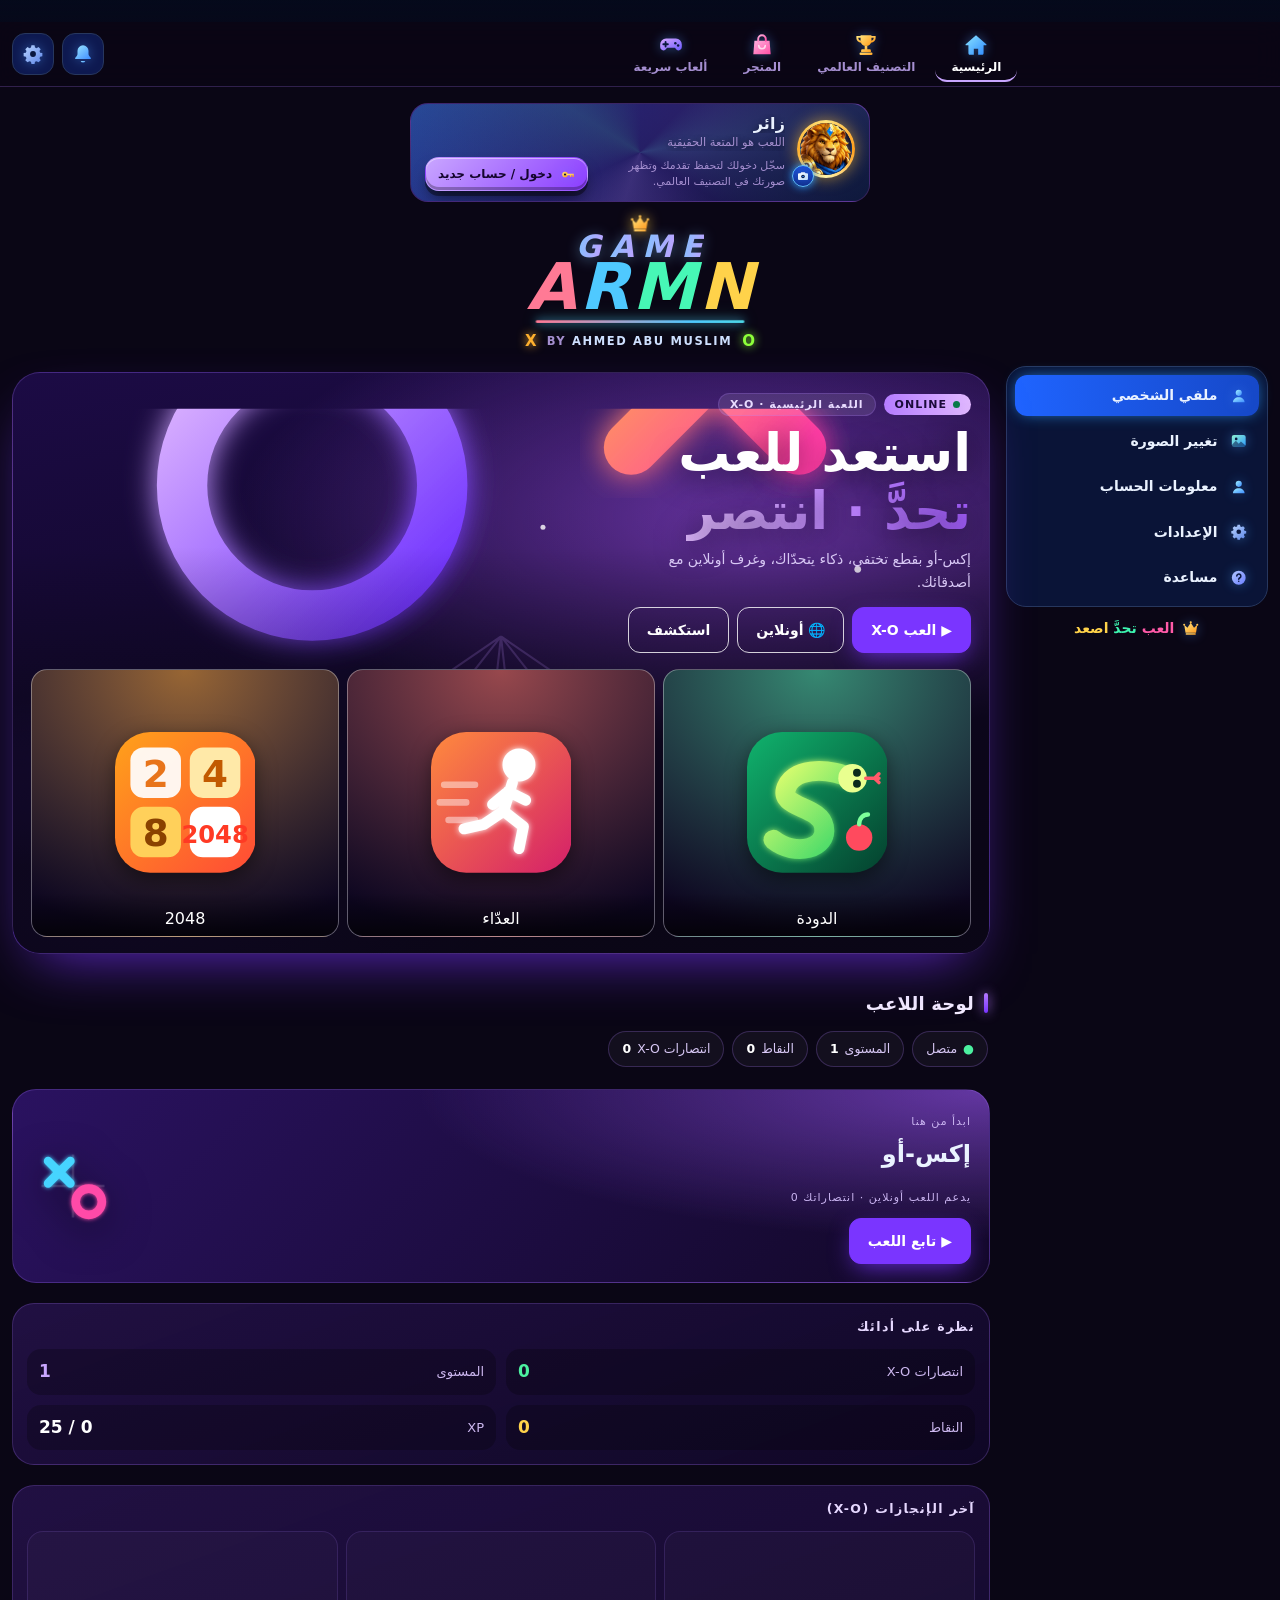
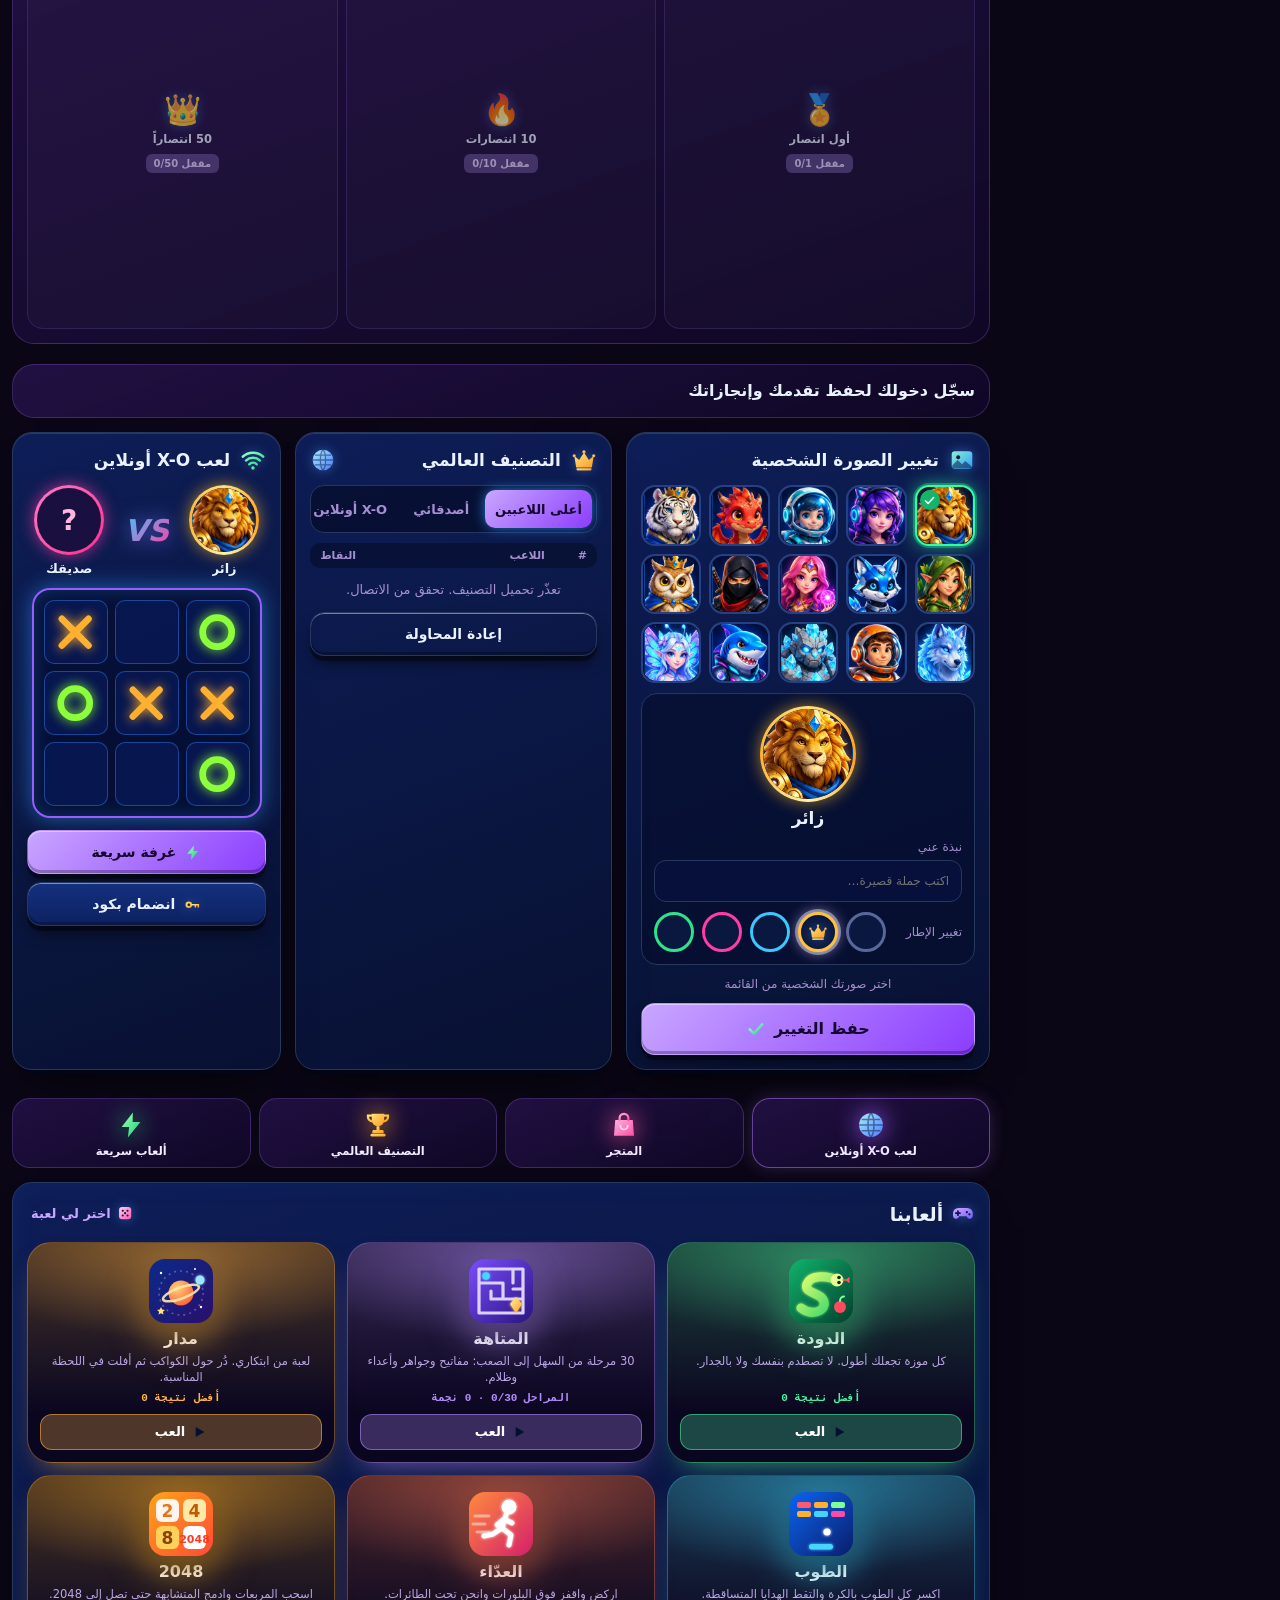
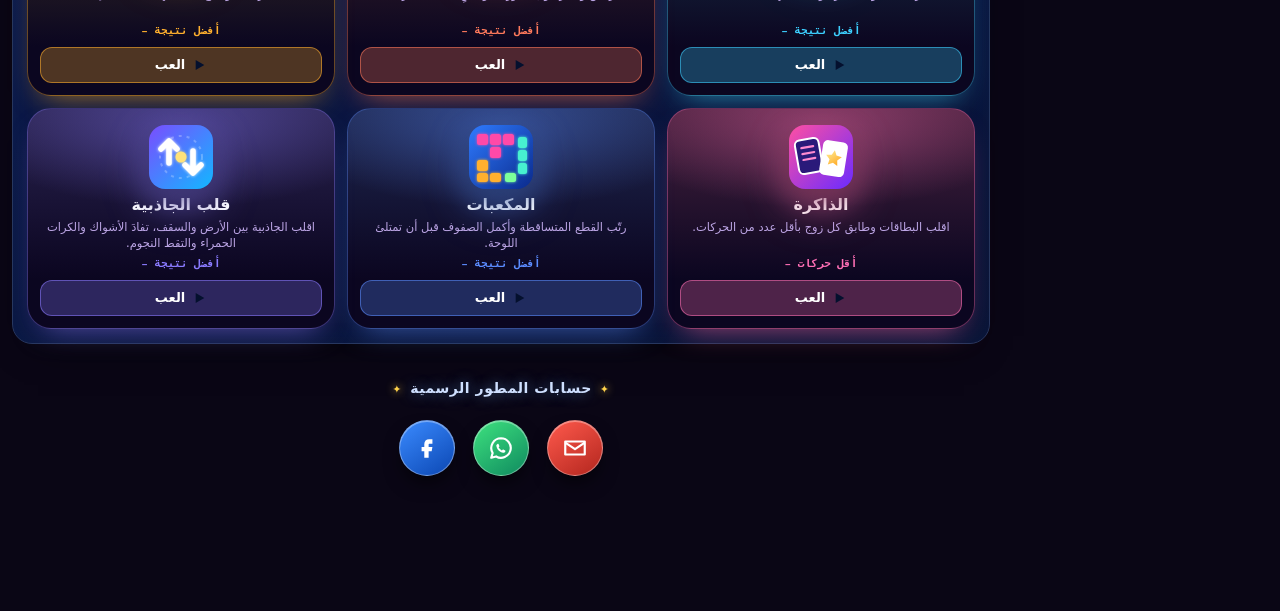
==== commit e6fd54a4: "Install game files" ====
--- a/index.html
+++ b/index.html
@@ -19,7 +19,7 @@
 <meta name="author" content="Ahmed Abu Muslim">
 <meta name="copyright" content="Copyright (c) 2026 Ahmed Abu Muslim. MIT License.">
 <meta name="robots" content="index,follow,max-image-preview:large">
-<meta name="theme-color" content="#050a1c">
+<meta name="theme-color" content="#0a0615">
 <meta name="color-scheme" content="dark">
 <meta name="application-name" content="GAME A R M N">
 <meta name="apple-mobile-web-app-capable" content="yes">
@@ -1263,7 +1263,235 @@
 .cell>i.pk{position:absolute;inset-inline-end:9px;bottom:9px;width:6px;height:6px;border-radius:50%;background:rgba(255,255,255,.42);pointer-events:none;animation:pkIn .25s ease-out}
 @keyframes pkIn{from{opacity:0}to{opacity:1}}
 </style>
-<style id="armnFix1">.av-ph{display:grid;place-items:center;width:100%;height:100%;border-radius:inherit;background:linear-gradient(145deg,#27406e,#101a30);color:#cfe6ff;font:800 1.05em/1 var(--display,system-ui,sans-serif);text-transform:uppercase;user-select:none}</style></head>
+<style id="armnFix1">.av-ph{display:grid;place-items:center;width:100%;height:100%;border-radius:inherit;background:linear-gradient(145deg,#27406e,#101a30);color:#cfe6ff;font:800 1.05em/1 var(--display,system-ui,sans-serif);text-transform:uppercase;user-select:none}</style><style id="armn-premium-css">
+/* ==========================================================================
+   GAME ARMN — PREMIUM LAYER  (loaded last; purely visual, no logic)
+   Midnight Navy · Deep/Electric Blue · Cyan Neon · restrained glass & glow
+   ========================================================================== */
+:root{
+  --pm-bg:#0a0615; --pm-bg2:#120a26; --pm-deep:#2a0f66; --pm-elec:#7a35ff; --pm-cyan:#b57cff;
+  --pm-glass:linear-gradient(160deg,rgba(60,28,120,.46),rgba(18,8,44,.72));
+  --pm-line:rgba(170,120,255,.24); --pm-line2:rgba(181,124,255,.5);
+  --pm-r:22px; --pm-ease:cubic-bezier(.2,.8,.2,1);
+}
+html,body{background:var(--pm-bg)}
+/* ambient: futuristic hex-grid + soft aurora (static, GPU-cheap) */
+body::before{content:"";position:fixed;inset:0;z-index:0;pointer-events:none;
+  background:
+    radial-gradient(70% 45% at 85% -5%,rgba(122,53,255,.28),transparent 70%),
+    radial-gradient(60% 40% at 5% 35%,rgba(181,124,255,.12),transparent 70%),
+    radial-gradient(80% 50% at 50% 110%,rgba(11,42,120,.55),transparent 70%),
+    linear-gradient(rgba(170,120,255,.045) 1px,transparent 1px) 0 0/44px 44px,
+    linear-gradient(90deg,rgba(170,120,255,.045) 1px,transparent 1px) 0 0/44px 44px;
+  -webkit-mask-image:linear-gradient(#000 60%,transparent);mask-image:linear-gradient(#000 60%,transparent)}
+.app,#hub{position:relative;z-index:1}
+
+/* ---------- section headings ---------- */
+.pm-sec{margin:22px 0 0}
+.pm-h{display:flex;align-items:center;gap:10px;margin:0 2px 12px}
+.pm-h h2{margin:0;font-size:18px;font-weight:800;letter-spacing:.2px;color:#f3ecff}
+.pm-h::before{content:"";width:4px;height:20px;border-radius:4px;background:linear-gradient(var(--pm-cyan),var(--pm-elec));box-shadow:0 0 12px var(--pm-cyan)}
+.pm-h small{margin-inline-start:auto;color:#a58fd0;font-size:12px}
+
+/* ---------- cinematic hero (reference: PlayFlix / Game HUB) ---------- */
+:root{--bg:#0a0615;--bg2:#120a26;--panel:#170d33;--panel2:#20124a;--line:rgba(160,110,255,.30);--mut:#a58fd0;--ink:#14052e;--neon:#9b5cff;--acc:#a878ff;--cyan:#c9a6ff}
+.pm-hero{position:relative;overflow:hidden;isolation:isolate;margin:6px 0 0;border-radius:28px;border:1px solid var(--pm-line);min-height:430px;display:flex;flex-direction:column;justify-content:flex-end;padding:20px 18px 16px;color:#fff;
+  background:radial-gradient(80% 60% at 75% 25%,rgba(168,85,247,.55),transparent 65%),radial-gradient(60% 50% at 10% 90%,rgba(80,30,200,.5),transparent 70%),linear-gradient(170deg,#1c0b45,#0d0620 70%);
+  box-shadow:0 24px 60px -24px rgba(122,53,255,.8)}
+.pm-scene{position:absolute;inset:0;z-index:-1}
+.pm-scene svg{width:100%;height:100%;display:block}
+.pm-scene .xg{animation:pmFloat 7s ease-in-out infinite}.pm-scene .og{animation:pmFloat 8s ease-in-out -3s infinite}
+@keyframes pmFloat{50%{transform:translateY(-10px)}}
+.pm-hero::after{content:"";position:absolute;inset:0;z-index:-1;background:linear-gradient(180deg,transparent 30%,rgba(10,6,21,.88) 85%)}
+.pm-hero h2{margin:8px 0 8px;font-size:clamp(34px,10vw,52px);line-height:1.12;font-weight:900;text-shadow:0 4px 30px rgba(0,0,0,.6)}
+.pm-hero h2 em{font-style:normal;background:linear-gradient(90deg,#e0b8ff,#a35cff);-webkit-background-clip:text;background-clip:text;color:transparent}
+.pm-hero p{margin:0 0 14px;max-width:34ch;color:#d8c8f5;font-size:14px;line-height:1.6}
+.pm-flag-top{display:flex;gap:8px;align-items:center}
+.pm-flag-cta{display:flex;gap:8px;flex-wrap:wrap}
+.pm-btn.solid{background:#7a35ff;border-color:#7a35ff;color:#fff;box-shadow:0 8px 24px -6px rgba(122,53,255,.8)}
+.pm-btn.ghost{background:transparent;border:1.5px solid rgba(255,255,255,.8);color:#fff}
+.pm-thumbs{display:flex;gap:8px;margin-top:16px}
+.pm-thumbs a{position:relative;flex:1;aspect-ratio:1.15;border-radius:16px;overflow:hidden;border:1.5px solid rgba(255,255,255,.35);display:grid;place-items:center;text-decoration:none;color:#fff;
+  background:radial-gradient(100% 100% at 50% 0%,color-mix(in srgb,var(--c) 55%,#1a0b3a),#0d0620)}
+.pm-thumbs svg{width:46%;height:auto;filter:drop-shadow(0 6px 10px rgba(0,0,0,.5))}
+.pm-thumbs span{position:absolute;inset:auto 0 0;padding:14px 4px 5px;text-align:center;font:700 11px/1.2 inherit;background:linear-gradient(transparent,rgba(0,0,0,.7))}
+/* ---------- player dashboard ---------- */
+.pm-pills{display:flex;gap:8px;overflow-x:auto;scrollbar-width:none;padding:2px}
+.pm-pills::-webkit-scrollbar{display:none}
+.pm-pill{flex:none;display:inline-flex;gap:6px;align-items:center;padding:8px 13px;border-radius:99px;border:1px solid var(--pm-line);background:rgba(255,255,255,.04);font-size:12.5px;color:#d8c8f5}
+.pm-pill b{color:#fff}.pm-pill .ok{color:#4cf0a0}.pm-pill .warn{color:#ffb347}
+.pm-now{position:relative;overflow:hidden;isolation:isolate;display:flex;align-items:center;justify-content:space-between;gap:12px;margin-top:12px;padding:18px;border-radius:24px;border:1px solid var(--pm-line);
+  background:radial-gradient(90% 120% at 100% 0%,color-mix(in srgb,var(--c,#a35cff) 55%,transparent),transparent 65%),linear-gradient(135deg,#2a1260,#120828)}
+.pm-now small{color:#c9b3f0;letter-spacing:1px;font-size:11px}
+.pm-now h3{margin:4px 0 12px;font-size:24px;font-weight:900}
+.pm-now .art{width:84px;height:84px;flex:none;filter:drop-shadow(0 10px 20px rgba(0,0,0,.5))}
+.pm-now .art svg{width:100%;height:100%}
+.pm-card{margin-top:12px;padding:14px;border-radius:22px;border:1px solid var(--pm-line);background:var(--pm-glass)}
+.pm-card h4{margin:0 0 12px;font-size:12.5px;letter-spacing:1.4px;color:#e6d8ff;font-weight:800}
+.pm-perf{display:grid;grid-template-columns:1fr 1fr;gap:10px}
+.pm-perf div{display:flex;justify-content:space-between;align-items:center;padding:10px 12px;border-radius:14px;background:rgba(0,0,0,.25);font-size:13px;color:#cdb8f0}
+.pm-perf b{font-size:17px;color:#fff}.pm-perf .g{color:#4cf0a0}.pm-perf .y{color:#ffd24a}.pm-perf .v{color:#c9a6ff}
+.pm-ach{display:grid;grid-template-columns:repeat(3,1fr);gap:8px}
+.pm-ach>div{aspect-ratio:.78;border-radius:16px;padding:10px 6px;display:flex;flex-direction:column;align-items:center;justify-content:center;gap:6px;text-align:center;border:1px solid rgba(255,190,70,.55);
+  background:radial-gradient(100% 80% at 50% 0%,rgba(255,170,40,.35),rgba(20,8,50,.9));font-size:11.5px;font-weight:700}
+.pm-ach>div .ic{font-size:30px}.pm-ach>div em{font-style:normal;font-size:10px;padding:2px 8px;border-radius:6px;background:#17c97a;color:#032}
+.pm-ach>div.lock{border-color:var(--pm-line);background:rgba(255,255,255,.04);opacity:.65}.pm-ach>div.lock em{background:#5b4a85;color:#e6d8ff}
+/* feature tiles = bordered violet cards */
+.hb-tiles .tile{border:1px solid rgba(160,110,255,.55)!important;background:radial-gradient(100% 90% at 50% 0%,rgba(122,53,255,.28),rgba(14,6,36,.9))!important}
+/* purple re-skin of legacy blue glows */
+.hb-top,.hb-bottom{border-color:var(--pm-line)!important}
+.pm-sec .pm-h h2{color:#f3ecff}
+
+/* ---------- compact quick-action tiles (keep original data-act wiring) ---------- */
+.hb-tiles{display:grid!important;grid-template-columns:repeat(4,1fr)!important;gap:8px!important;margin-top:14px!important}
+.hb-tiles .tile{min-height:0!important;padding:11px 4px 9px!important;border-radius:18px!important;gap:5px!important;justify-items:center;text-align:center;
+  background:var(--pm-glass)!important;border:1px solid var(--pm-line)!important;box-shadow:none!important}
+.hb-tiles .tile small,.hb-tiles .tile kbd{display:none!important}
+.hb-tiles .tile b{font-size:11.5px!important;font-weight:700!important;line-height:1.2}
+.hb-tiles .tile .t-ic{width:30px!important;height:30px!important}
+.hb-tiles .tile .t-ic svg{width:100%;height:100%}
+.hb-tiles .t-online{border-color:var(--pm-line2)!important;box-shadow:0 0 18px rgba(181,124,255,.2)!important}
+
+/* ---------- featured strip ---------- */
+.pm-strip{display:flex;gap:10px;overflow-x:auto;scroll-snap-type:x mandatory;padding:2px 2px 8px;margin:0 -2px;scrollbar-width:none;overscroll-behavior-x:contain}
+.pm-strip::-webkit-scrollbar{display:none}
+.pm-strip a{flex:0 0 74%;max-width:300px;scroll-snap-align:start;position:relative;display:flex;align-items:center;gap:12px;padding:12px;border-radius:20px;color:#fff;text-decoration:none;
+  border:1px solid color-mix(in srgb,var(--c) 45%,transparent);background:radial-gradient(120% 140% at 100% 0%,color-mix(in srgb,var(--c) 30%,transparent),transparent 60%),var(--pm-glass)}
+.pm-strip .pa{width:54px;height:54px;flex:none;border-radius:16px;overflow:hidden;filter:drop-shadow(0 6px 14px color-mix(in srgb,var(--c) 70%,transparent))}
+.pm-strip .pa svg{width:100%;height:100%}
+.pm-strip b{display:block;font-size:15px}
+.pm-strip small{color:#bda6e6;font-size:11.5px;display:block;margin-top:2px;line-height:1.35}
+
+/* ---------- cinematic game cards ---------- */
+#hbGames .hb-grid{display:grid!important;grid-template-columns:repeat(2,minmax(0,1fr))!important;gap:12px!important}
+#hbGames .gc[data-id="xo"]{display:none!important}  /* X-O is the flagship above */
+#hbGames .gc{position:relative;overflow:hidden;isolation:isolate;display:flex!important;flex-direction:column!important;align-items:stretch!important;gap:0!important;padding:0!important;min-height:178px;
+  border-radius:24px!important;border:1px solid color-mix(in srgb,var(--c) 38%,transparent)!important;text-decoration:none;
+  background:linear-gradient(180deg,color-mix(in srgb,var(--c) 26%,#0a0615) 0%,#0b0620 78%)!important;
+  box-shadow:0 14px 30px -16px color-mix(in srgb,var(--c) 70%,#000)!important;transition:transform .3s var(--pm-ease),box-shadow .3s}
+#hbGames .gc::before{content:"";position:absolute;inset:-30% -20% auto -20%;height:75%;z-index:-1;background:radial-gradient(closest-side,color-mix(in srgb,var(--c) 55%,transparent),transparent);opacity:.7}
+#hbGames .gc:active{transform:scale(.97)}
+@media(hover:hover){#hbGames .gc:hover{transform:translateY(-5px) scale(1.015);box-shadow:0 22px 40px -14px color-mix(in srgb,var(--c) 85%,#000)!important}}
+#hbGames .gc-art{display:grid;place-items:center;padding:16px 0 6px;filter:drop-shadow(0 10px 16px color-mix(in srgb,var(--c) 70%,transparent))}
+#hbGames .gc-art svg{width:64px;height:64px}
+#hbGames .gc-t{padding:0 12px;text-align:center}
+#hbGames .gc-t b{display:block;font-size:16px;font-weight:800;color:#fff}
+#hbGames .gc-t small{display:-webkit-box;-webkit-line-clamp:2;-webkit-box-orient:vertical;overflow:hidden;margin-top:3px;font-size:11.5px;line-height:1.4;color:#bda6e6}
+#hbGames .gc-m{font-style:normal;text-align:center;font-size:11px;color:var(--c);margin-top:6px;padding:0 8px}
+#hbGames .gc-go{margin:auto 12px 12px;align-self:stretch;display:flex!important;align-items:center;justify-content:center;gap:6px;height:36px;margin-top:10px;border-radius:12px;
+  background:color-mix(in srgb,var(--c) 28%,transparent);border:1px solid color-mix(in srgb,var(--c) 55%,transparent)}
+#hbGames .gc-go svg{width:16px;height:16px}
+#hbGames .gc-go kbd{display:none}
+#hbGames .gc-go::after{content:"العب";font-weight:800;font-size:13px;color:#fff}
+html[lang="en"] #hbGames .gc-go::after{content:"Play"}
+
+/* ---------- leaderboard (podium + esports rows) ---------- */
+.pm-podium{display:grid;grid-template-columns:1fr 1.12fr 1fr;gap:8px;align-items:end;margin:4px 0 14px}
+.pm-pod{position:relative;display:flex;flex-direction:column;align-items:center;text-align:center;gap:4px;padding:12px 6px 10px;border-radius:20px;cursor:pointer;
+  border:1px solid var(--pm-line);background:var(--pm-glass);min-width:0}
+.pm-pod.p1{padding-top:18px;min-height:176px;border-color:rgba(255,205,80,.65);box-shadow:0 0 30px rgba(255,190,50,.28);background:linear-gradient(170deg,rgba(255,190,50,.22),rgba(8,18,52,.7))}
+.pm-pod.p2{min-height:150px;border-color:rgba(190,215,255,.5)}
+.pm-pod.p3{min-height:136px;border-color:rgba(255,150,90,.5)}
+.pm-pod .md{position:absolute;top:-11px;width:26px;height:26px;border-radius:50%;display:grid;place-items:center;font:900 13px/1 system-ui,sans-serif;color:#1a1204;
+  background:linear-gradient(#ffe680,#ff9a1f)}
+.pm-pod.p2 .md{background:linear-gradient(#f4f8ff,#9db4d8)}
+.pm-pod.p3 .md{background:linear-gradient(#ffc9a0,#d9773a)}
+.pm-pod .av{width:54px;height:54px;border-radius:50%;overflow:hidden;margin-top:6px}
+.pm-pod.p1 .av{width:66px;height:66px}
+.pm-pod .av>*{width:100%;height:100%}
+.pm-pod b{font-size:13px;max-width:100%;overflow:hidden;text-overflow:ellipsis;white-space:nowrap;color:#fff}
+.pm-pod em{font-style:normal;font-weight:900;font-size:15px;color:var(--pm-cyan)}
+.pm-pod small{color:#a58fd0;font-size:10.5px}
+.rk.pm-on .rk-row.pm-hide{display:none}
+.rk .rk-row{border-radius:16px!important;border:1px solid var(--pm-line)!important;background:var(--pm-glass)!important;margin-bottom:6px!important}
+.rk .rk-row.me{border-color:var(--pm-line2)!important;box-shadow:0 0 16px rgba(181,124,255,.25)}
+.rk-tabs button.on{background:linear-gradient(135deg,var(--pm-cyan),var(--pm-elec))!important;color:#14052e!important}
+
+/* ---------- activity ---------- */
+.pm-act{display:grid;gap:8px}
+.pm-act-i{display:flex;align-items:center;gap:12px;padding:11px 12px;border-radius:16px;border:1px solid var(--pm-line);background:var(--pm-glass);text-decoration:none;color:#f3ecff}
+.pm-act-i .ic{width:38px;height:38px;flex:none;border-radius:12px;display:grid;place-items:center;font-size:19px;background:rgba(181,124,255,.12)}
+.pm-act-i b{display:block;font-size:13.5px}
+.pm-act-i small{color:#a58fd0;font-size:11.5px}
+.pm-act-i.done .ic{background:linear-gradient(135deg,rgba(255,205,80,.4),rgba(255,150,30,.25))}
+.pm-act-i.lock{opacity:.5}
+
+/* ---------- bottom nav / header polish ---------- */
+.hb-bottom{background:rgba(10,6,21,.82)!important;-webkit-backdrop-filter:blur(16px);backdrop-filter:blur(16px);border-top:1px solid var(--pm-line)!important}
+.hb-top{-webkit-backdrop-filter:blur(14px);backdrop-filter:blur(14px)}
+.hl{transform:scale(.82);transform-origin:center;margin-block:-8px!important}
+
+/* reveal-on-scroll (cheap) */
+.pm-rv{opacity:0;transform:translateY(14px);transition:opacity .5s,transform .5s var(--pm-ease)}
+.pm-rv.in{opacity:1;transform:none}
+
+/* ==========================================================================
+   X-O SCREEN — the board is the hero
+   ========================================================================== */
+#xo .imm-grid{display:flex;flex-direction:column;gap:8px;min-height:0}
+#xo .score{gap:6px!important}
+#xo .score .sb{padding:6px 10px!important;border-radius:14px!important;flex-direction:row!important;align-items:center;justify-content:space-between;gap:6px!important;
+  background:var(--pm-glass)!important;border:1px solid var(--pm-line)!important}
+#xo .score .sb .top{font-size:12px!important;gap:6px;min-width:0;overflow:hidden;text-overflow:ellipsis;white-space:nowrap}
+#xo .score .sb .sym{font-size:18px!important}
+#xo .score .sb .num{font-size:22px!important;line-height:1}
+#xo .score .sb .pips{display:flex;gap:3px;order:3}
+#xo .score .sb.turn{border-color:var(--pm-cyan)!important;box-shadow:0 0 18px rgba(181,124,255,.45),inset 0 0 12px rgba(181,124,255,.12)!important}
+#xo .score .sb.dr{flex-direction:column!important;justify-content:center}
+#xo .arena{flex:1 1 auto;min-height:min(92vw,56vh)}
+#xo .board{border:1.5px solid var(--pm-line2)!important;border-radius:26px!important;padding:3%!important;gap:2.6%!important;
+  background:linear-gradient(160deg,rgba(50,20,110,.55),rgba(12,5,35,.88))!important;
+  box-shadow:0 0 0 1px rgba(255,255,255,.04) inset,0 0 34px rgba(122,53,255,.45),0 22px 40px -18px #000!important}
+#xo .cell{border-radius:18px!important;border:1px solid rgba(170,120,255,.22)!important;
+  background:radial-gradient(120% 120% at 30% 20%,rgba(130,70,255,.30),rgba(20,8,60,.65))!important;
+  box-shadow:inset 0 1px 0 rgba(255,255,255,.08);transition:transform .18s var(--pm-ease),background .2s,box-shadow .2s}
+#xo .cell:not(.fX):not(.fO):active{transform:scale(.93);box-shadow:inset 0 0 22px rgba(181,124,255,.35)}
+@media(hover:hover){#xo .cell:not(.fX):not(.fO):hover{box-shadow:inset 0 0 22px rgba(181,124,255,.3),0 0 14px rgba(181,124,255,.25)}}
+#xo .cell.fX .mk,#xo .cell.fX svg{filter:drop-shadow(0 0 7px rgba(255,176,46,.95))}
+#xo .cell.fO .mk,#xo .cell.fO svg{filter:drop-shadow(0 0 7px rgba(141,255,58,.95))}
+#xo .cell.win{animation:pmCellWin .9s ease-in-out 3}
+@keyframes pmCellWin{50%{transform:scale(1.07);box-shadow:0 0 28px rgba(181,124,255,.8)}}
+#xo .status{font-size:13px;color:#bda6e6}
+#xo .row.mid{gap:8px;justify-content:center}
+#xo .row.mid .btn,#xo .xo-onlinebar .btn{min-height:42px;border-radius:14px}
+/* match bar: slim strip, details tucked into the existing ⋯ drawer logic */
+#xo .xo-matchbar{padding:6px 8px!important;margin-bottom:2px!important;border-radius:18px!important;background:var(--pm-glass)!important;border:1px solid var(--pm-line)!important}
+#xo .xo-react{gap:4px;flex-wrap:nowrap;overflow-x:auto;scrollbar-width:none}
+#xo .xo-react button{min-width:34px;min-height:34px;font-size:17px;border-radius:12px}
+#xo .xo-room-codehead b{font-family:ui-monospace,Menlo,monospace;letter-spacing:5px;font-size:20px;color:var(--pm-cyan);text-shadow:0 0 14px rgba(181,124,255,.6);
+  padding:3px 12px;border-radius:12px;background:rgba(181,124,255,.08);border:1px dashed var(--pm-line2)}
+.xo-dot{box-shadow:0 0 0 3px rgba(255,255,255,.05)}
+/* lobby */
+.xo-online-panel{border-radius:24px!important;border:1px solid var(--pm-line2)!important;background:var(--pm-glass)!important;box-shadow:0 20px 50px -20px rgba(122,53,255,.6)}
+.xo-live{display:inline-flex;align-items:center;gap:6px;color:var(--pm-cyan)!important;letter-spacing:2px}
+
+@media(prefers-reduced-motion:reduce){.pm-badge i,#xo .cell.win,.pm-mini b.w{animation:none}.pm-rv{opacity:1;transform:none;transition:none}}
+@media(min-width:760px){.pm-flag-body{grid-template-columns:1fr 190px}.pm-mini{width:190px}.pm-flag h2{font-size:40px}.pm-strip a{flex-basis:44%}}
+@media(min-width:1000px){#hbGames .hb-grid{grid-template-columns:repeat(3,minmax(0,1fr))!important}}
+
+/* base pieces (shared by hero/dashboard) */
+.pm-badge{display:inline-flex;align-items:center;gap:6px;padding:5px 11px;border-radius:99px;font:800 11px/1 system-ui,sans-serif;letter-spacing:1px;color:#1a0a3a;background:linear-gradient(90deg,#b57cff,#e0b8ff)}
+.pm-badge i{width:7px;height:7px;border-radius:50%;background:#0a7a4a;animation:pmPing 1.8s infinite}
+.pm-badge.alt{color:#e9dcff;background:rgba(255,255,255,.10);border:1px solid var(--pm-line)}
+@keyframes pmPing{70%{box-shadow:0 0 0 7px rgba(10,122,74,0)}}
+.pm-btn{display:inline-flex;align-items:center;justify-content:center;gap:8px;min-height:46px;padding:0 18px;border-radius:12px;border:1px solid var(--pm-line);font:800 14px/1 system-ui,sans-serif;color:#f3ecff;background:rgba(255,255,255,.07);cursor:pointer;text-decoration:none;-webkit-tap-highlight-color:transparent;transition:transform .2s}
+.pm-btn:active{transform:scale(.96)}
+.pm-btn.solid{color:#fff!important}
+.pm-btn.ghost{color:#fff}
+/* violet re-skin of the profile card, logo scale, buttons */
+.pc{background:radial-gradient(90% 120% at 100% 0%,rgba(168,85,247,.35),transparent 65%),linear-gradient(160deg,#241052,#0f0726)!important;border-color:var(--pm-line)!important}
+.hb-btn.primary,.btn.primary{background:linear-gradient(135deg,#c9a6ff,#8b3dff)!important;color:#14052e!important;border-color:transparent!important}
+.hl{transform:scale(.7)!important;margin-block:-26px!important}
+.bar,.hb-top{background:rgba(10,6,21,.6)}
+.hb-tiles .tile b{color:#f3ecff}
+.rk-tabs button.on{background:linear-gradient(135deg,#c9a6ff,#8b3dff)!important}
+.pm-hero{min-height:560px!important}
+.pm-scene{inset:0 0 auto 0!important;height:56%!important}
+.pm-scene svg{transform:scale(.9);transform-origin:50% 30%}
+.pm-scene svg{transform:translateY(22px) scale(.86)!important}
+
+</style>
+</head>
 <body>
 <noscript><p style="font-family:sans-serif;color:#e7eef1;background:#0c1318;padding:24px;margin:0">GAME A R M N needs JavaScript enabled. | تحتاج اللعبة إلى تفعيل جافاسكربت.</p></noscript>
 <canvas id="fx" aria-hidden="true"></canvas>
@@ -7541,5 +7769,125 @@
   (document.body||document.documentElement).appendChild(box);
 })();
 </script>
+<script id="armn-premium-js">
+/* GAME ARMN — premium layer. Pure presentation: it only READS existing state
+   (armnApp.me(), localStorage, rendered ranking rows) and triggers the existing
+   handlers by clicking the original buttons. No auth / Firebase / room logic here. */
+(function () {
+  'use strict';
+  var D = document;
+  var $ = function (s, r) { return (r || D).querySelector(s); };
+  var $$ = function (s, r) { return Array.prototype.slice.call((r || D).querySelectorAll(s)); };
+  var lang = function () { return D.documentElement.lang === 'en' ? 'en' : 'ar'; };
+  var T = function (a, e) { return lang() === 'en' ? e : a; };
+  var esc = function (x) { return String(x).replace(/[&<>"']/g, function (c) { return { '&': '&amp;', '<': '&lt;', '>': '&gt;', '"': '&quot;', "'": '&#39;' }[c]; }); };
+  var ls = function (k, d) { try { var v = JSON.parse(localStorage.getItem('armn:' + k)); return v == null ? d : v; } catch (e) { return d; } };
+  var me = function () { try { return window.armnApp && window.armnApp.me(); } catch (e) { return null; } };
+  var GCOL = { snake: '#4cf0a0', maze: '#b28cff', orbit: '#ffb347', bricks: '#3dd0ff', runner: '#ff7a5c', t2048: '#ffb02e', memory: '#ff6fb5', blocks: '#5b8cff', flip: '#8a7bff' };
+  var FEATURED = ['snake', 'runner', 't2048', 'flip']; /* editorial picks by the developer */
+
+  function levelOf(tot) { /* mirrors hub.js lvInfo only for display of the existing field */
+    var el = $('.js-lv'); return el ? el.textContent.replace(/\D/g, '') || '1' : '1';
+  }
+
+  /* ---------- cinematic hero ---------- */
+  var SCENE = '<svg viewBox="0 0 400 440" preserveAspectRatio="xMidYMid slice" aria-hidden="true"><defs>' +
+    '<linearGradient id="pmgx" x1="0" y1="0" x2="1" y2="1"><stop offset="0" stop-color="#ffb347"/><stop offset="1" stop-color="#ff3ea5"/></linearGradient>' +
+    '<linearGradient id="pmgo" x1="0" y1="0" x2="1" y2="1"><stop offset="0" stop-color="#e0b8ff"/><stop offset="1" stop-color="#6a2bff"/></linearGradient>' +
+    '<filter id="pmgl" x="-30%" y="-30%" width="160%" height="160%"><feGaussianBlur stdDeviation="7" result="b"/><feMerge><feMergeNode in="b"/><feMergeNode in="SourceGraphic"/></feMerge></filter></defs>' +
+    '<g stroke="rgba(190,140,255,.28)" stroke-width="1" fill="none"><path d="M0 300H400M0 330H400M0 372H400M0 430H400"/><path d="M200 262L-60 440M200 262L60 440M200 262L180 440M200 262L220 440M200 262L340 440M200 262L460 440"/></g>' +
+    '<g class="xg" filter="url(#pmgl)"><path d="M262 92L342 172M342 92L262 172" stroke="url(#pmgx)" stroke-width="26" stroke-linecap="round"/></g>' +
+    '<g class="og" filter="url(#pmgl)"><circle cx="110" cy="190" r="62" fill="none" stroke="url(#pmgo)" stroke-width="24"/></g>' +
+    '<g fill="#fff" opacity=".8"><circle cx="40" cy="60" r="1.6"/><circle cx="170" cy="40" r="1.2"/><circle cx="370" cy="230" r="1.6"/><circle cx="220" cy="210" r="1.2"/><circle cx="60" cy="300" r="1.4"/></g></svg>';
+  function heroHtml() {
+    var thumbs = FEATURED.slice(0, 3).map(function (id) {
+      var c = $('#hbGames .gc[data-id="' + id + '"]'); if (!c) return '';
+      var a = $('.gc-art', c), t = $('.gc-t b', c);
+      return '<a href="#' + id + '" style="--c:' + (GCOL[id] || '#a35cff') + '">' + (a ? a.innerHTML : '') + '<span>' + esc(t ? t.textContent : id) + '</span></a>';
+    }).join('');
+    return '<div class="pm-scene">' + SCENE + '</div>' +
+      '<div class="pm-flag-top"><span class="pm-badge"><i></i>ONLINE</span><span class="pm-badge alt">' + T('اللعبة الرئيسية · X-O', 'FLAGSHIP · X-O') + '</span></div>' +
+      '<h2>' + T('استعد للعب<br><em>تحدَّ · انتصر</em>', 'Get ready to play<br><em>Challenge · Conquer</em>') + '</h2>' +
+      '<p>' + T('إكس-أو بقطع تختفي، ذكاء يتحدّاك، وغرف أونلاين مع أصدقائك.', 'X-O with vanishing pieces, a sharp AI, and online rooms with friends.') + '</p>' +
+      '<div class="pm-flag-cta"><a class="pm-btn solid" href="#xo">▶ ' + T('العب X-O', 'Play X-O') + '</a><button type="button" class="pm-btn ghost" data-pm="online">🌐 ' + T('أونلاين', 'Online') + '</button><button type="button" class="pm-btn ghost" data-pm="explore">' + T('استكشف', 'Explore') + '</button></div>' +
+      (thumbs ? '<div class="pm-thumbs">' + thumbs + '</div>' : '');
+  }
+  function paintFlag() {
+    var f = $('#pmFlag'); if (!f) return;
+    var sig = lang() + '|' + FEATURED.filter(function (id) { return $('#hbGames .gc[data-id="' + id + '"]'); }).join();
+    if (f.dataset.sig !== sig) { f.dataset.sig = sig; f.innerHTML = heroHtml(); }
+  }
+  function strip() {}
+
+  /* ---------- player dashboard: only real stored data ---------- */
+  var GN = { xo: ['إكس-أو', 'X-O'], snake: ['الدودة', 'Snake'], maze: ['المتاهة', 'Maze'], orbit: ['مدار', 'Orbit'], bricks: ['الطوب', 'Bricks'], runner: ['العدّاء', 'Runner'], t2048: ['2048', '2048'], memory: ['الذاكرة', 'Memory'], blocks: ['المكعبات', 'Blocks'], flip: ['قلب الجاذبية', 'Gravity Flip'] };
+  function activity() {
+    var host = $('#pmActBody'); if (!host) return;
+    var wins = +ls('xo-wins', 0) || 0, u = me(), rec = ls('recent', []) || [], id = GN[rec[0]] ? rec[0] : 'xo';
+    var card = $('#hbGames .gc[data-id="' + id + '"]'), art = card ? ($('.gc-art', card) || {}).innerHTML || '' : '', meta = card ? ($('.gc-m', card) || {}).textContent || '' : '';
+    var on = navigator.onLine, lvTxt = ($('.js-lv') || {}).textContent || 'Lv. 1', xp = ($('.js-xp') || {}).textContent || '';
+    var html = '<div class="pm-pills"><span class="pm-pill"><b class="' + (on ? 'ok' : 'warn') + '">●</b> ' + (on ? T('متصل', 'Online') : T('غير متصل', 'Offline')) + '</span>' +
+      '<span class="pm-pill">' + T('المستوى', 'Level') + ' <b>' + esc(lvTxt.replace('Lv. ', '')) + '</b></span>' +
+      '<span class="pm-pill">' + T('النقاط', 'Points') + ' <b>' + (u ? (u.pts | 0) : 0) + '</b></span>' +
+      '<span class="pm-pill">' + T('انتصارات X-O', 'X-O wins') + ' <b>' + wins + '</b></span></div>' +
+      '<div class="pm-now" style="--c:' + (GCOL[id] || '#a35cff') + '"><div><small>' + (rec[0] ? T('آخر لعبة لعبتها', 'LAST PLAYED') : T('ابدأ من هنا', 'START HERE')) + '</small><h3>' + GN[id][lang() === 'en' ? 1 : 0] + '</h3>' +
+      (meta ? '<small>' + esc(meta) + '</small><br>' : '') + '<a class="pm-btn solid" href="#' + id + '" style="margin-top:10px">▶ ' + T('تابع اللعب', 'Launch') + '</a></div><span class="art">' + art + '</span></div>' +
+      '<div class="pm-card"><h4>' + T('نظرة على أدائك', 'PERFORMANCE OVERVIEW') + '</h4><div class="pm-perf"><div>' + T('انتصارات X-O', 'X-O wins') + '<b class="g">' + wins + '</b></div><div>' + T('المستوى', 'Level') + '<b class="v">' + esc(lvTxt.replace('Lv. ', '')) + '</b></div><div>' + T('النقاط', 'Points') + '<b class="y">' + (u ? (u.pts | 0) : 0) + '</b></div><div>XP<b>' + esc(xp || '-') + '</b></div></div></div>';
+    var ach = [[1, '🏅', T('أول انتصار', 'First win')], [10, '🔥', T('10 انتصارات', '10 wins')], [50, '👑', T('50 انتصاراً', '50 wins')]];
+    html += '<div class="pm-card"><h4>' + T('آخر الإنجازات (X-O)', 'RECENT ACHIEVEMENTS (X-O)') + '</h4><div class="pm-ach">' + ach.map(function (a) { var ok = wins >= a[0]; return '<div class="' + (ok ? '' : 'lock') + '"><span class="ic">' + a[1] + '</span>' + a[2] + '<em>' + (ok ? T('مُنجَز', 'Unlocked') : T('مقفل', 'Locked') + ' ' + wins + '/' + a[0]) + '</em></div>'; }).join('') + '</div></div>';
+    if (!u) html += '<div class="pm-card"><b>' + T('سجّل دخولك لحفظ تقدمك وإنجازاتك', 'Log in to save your progress') + '</b></div>';
+    if (host.dataset.sig !== html) { host.dataset.sig = html; host.innerHTML = html; }
+  }
+
+  /* ---------- podium from the real ranking rows ---------- */
+  function podium(list) {
+    var rk = list.closest('.rk'); if (!rk) return;
+    var rows = $$('.rk-row:not(.sk)', list).filter(function (r) { return /\br[123]\b/.test(r.className); });
+    var old = $('.pm-podium', rk);
+    if (rows.length < 3) { if (old) old.remove(); rk.classList.remove('pm-on'); $$('.pm-hide', list).forEach(function (r) { r.classList.remove('pm-hide'); }); return; }
+    var data = rows.slice(0, 3).map(function (r, i) {
+      return { i: i, n: ($('.rk-nm b', r) || {}).textContent || '', sc: ($('.rk-sc', r) || {}).innerHTML || '', av: ($('.rk-av', r) || {}).innerHTML || '', row: r };
+    });
+    var sig = data.map(function (d) { return d.n + d.sc; }).join('|');
+    if (old && old.dataset.sig === sig) { rows.forEach(function (r) { r.classList.add('pm-hide'); }); return; }
+    if (old) old.remove();
+    var order = [1, 0, 2], el = D.createElement('div'); el.className = 'pm-podium'; el.dataset.sig = sig;
+    el.innerHTML = order.map(function (k) { var d = data[k]; return '<div class="pm-pod p' + (k + 1) + '" data-k="' + k + '"><span class="md">' + (k + 1) + '</span><span class="av">' + d.av + '</span><b>' + d.n + '</b><em>' + d.sc + '</em></div>'; }).join('');
+    el.addEventListener('click', function (e) { var p = e.target.closest('.pm-pod'); if (p) data[+p.dataset.k].row.click(); });
+    list.parentNode.insertBefore(el, list);
+    rk.classList.add('pm-on'); rows.forEach(function (r) { r.classList.add('pm-hide'); });
+  }
+  var raf = 0;
+  function scan() { raf = 0; $$('.rk-list').forEach(podium); strip(); activity(); paintFlag(); }
+  function sched() { if (!raf) raf = requestAnimationFrame(scan); }
+
+  /* ---------- build ---------- */
+  function build() {
+    var main = $('#hub .hb-main'); if (!main || $('#pmFlag')) return !!$('#pmFlag');
+    var flag = D.createElement('div'); flag.id = 'pmFlag'; flag.className = 'pm-hero';
+    flag.addEventListener('click', function (e) { var b = e.target.closest('[data-pm="online"]'); if (b) { var o = $('#hub [data-act="online"]'); if (o) o.click(); return; } if (e.target.closest('[data-pm="explore"]')) { var g = $('#hbGames'); if (g) g.scrollIntoView({ behavior: 'smooth' }); } });
+    main.insertBefore(flag, main.firstChild);
+    var tiles = $('.hb-tiles', main);
+    var ac = D.createElement('section'); ac.className = 'pm-sec pm-rv'; ac.id = 'pmAct';
+    ac.innerHTML = '<div class="pm-h"><h2>' + T('لوحة اللاعب', 'Player dashboard') + '</h2></div><div class="pm-act" id="pmActBody"></div>';
+    var contact = $('.hb-contact-t', main); if (contact) main.insertBefore(ac, contact); else main.appendChild(ac);
+    var g = $('#hbGames'); if (g) g.classList.add('pm-rv');
+    if ('IntersectionObserver' in window) {
+      var io = new IntersectionObserver(function (es) { es.forEach(function (x) { if (x.isIntersecting) { x.target.classList.add('in'); io.unobserve(x.target); } }); }, { rootMargin: '0px 0px -8% 0px' });
+      $$('.pm-rv').forEach(function (n) { io.observe(n); });
+    } else $$('.pm-rv').forEach(function (n) { n.classList.add('in'); });
+    scan(); return true;
+  }
+
+  function init() {
+    var tries = 0, iv = setInterval(function () { if (build() || ++tries > 80) clearInterval(iv); }, 100);
+    new MutationObserver(sched).observe(D.body, { childList: true, subtree: true });
+    var prev = window.armnOnPaint; window.armnOnPaint = function () { try { if (prev) prev.apply(this, arguments); } catch (e) { console.error(e); } sched(); };
+    addEventListener('storage', sched); addEventListener('hashchange', sched);
+  }
+  if (D.readyState === 'loading') D.addEventListener('DOMContentLoaded', init); else init();
+})();
+
+</script>
 </body>
 </html>
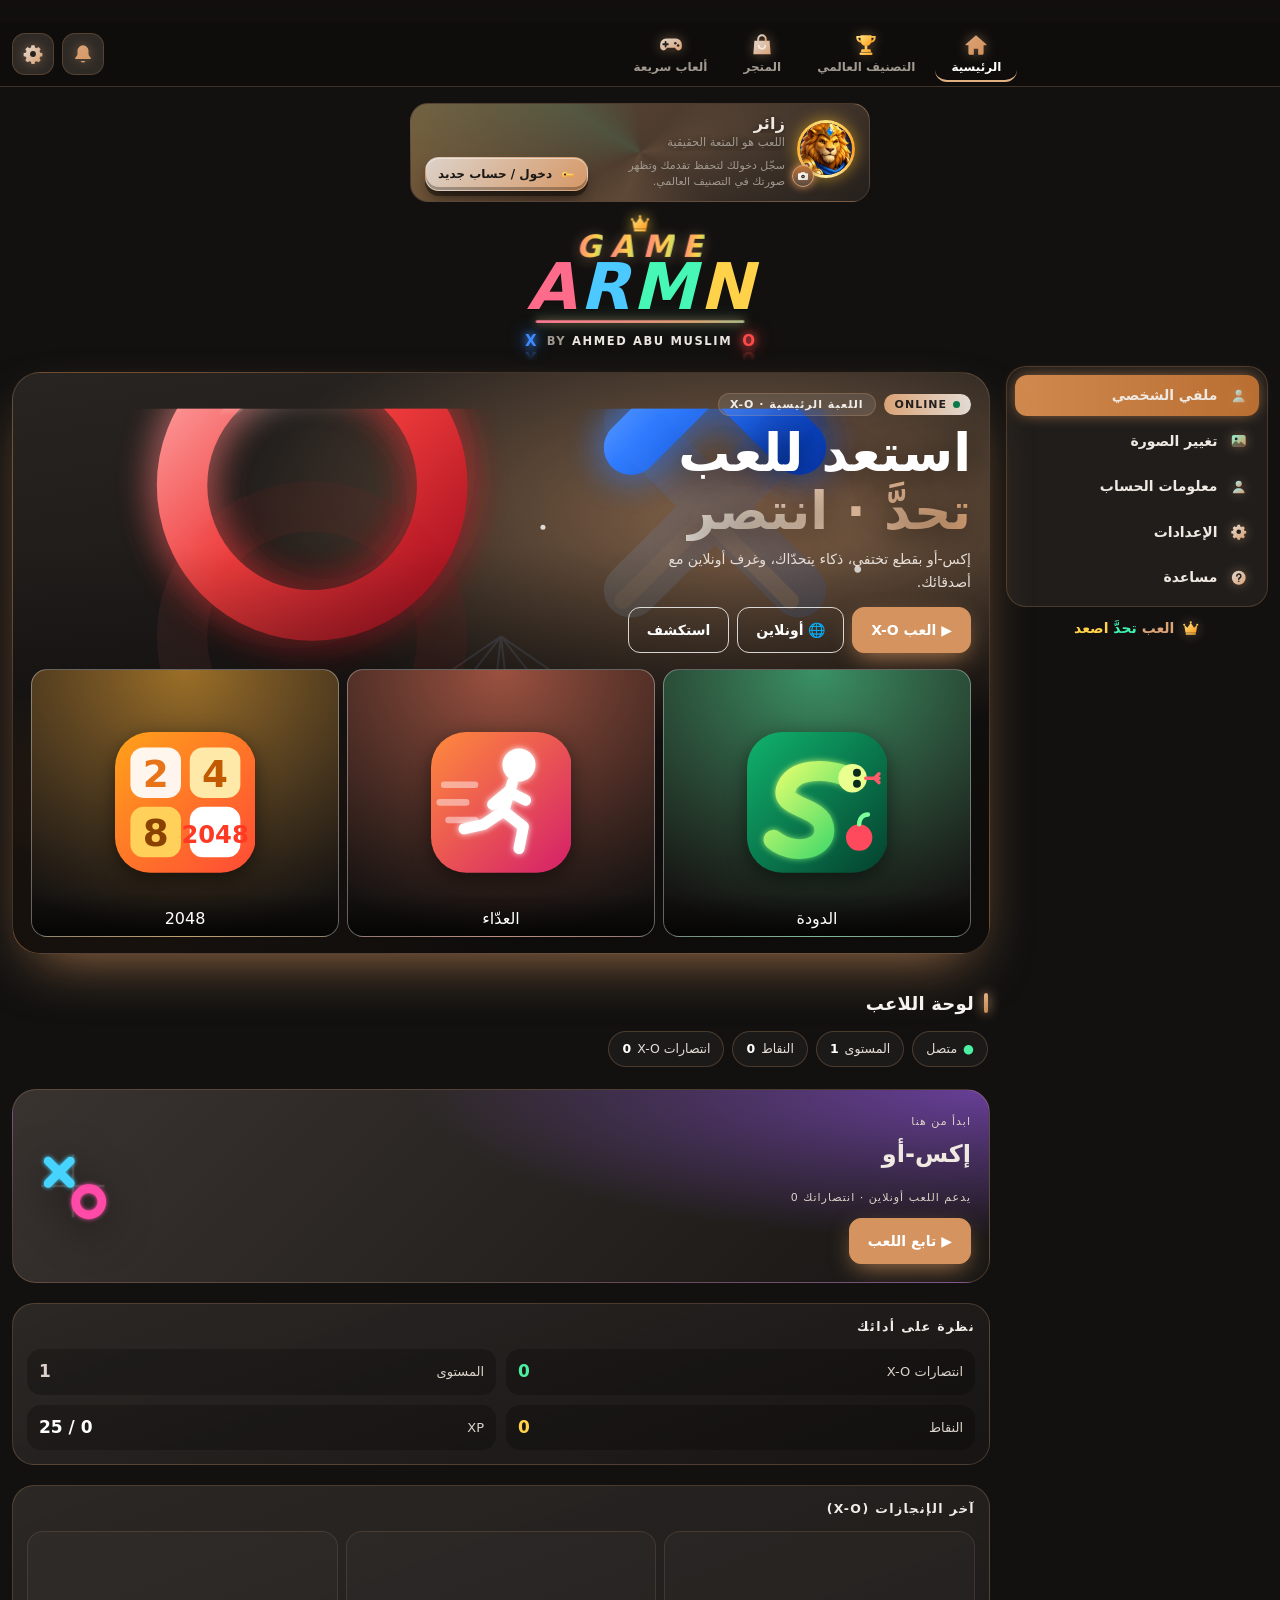
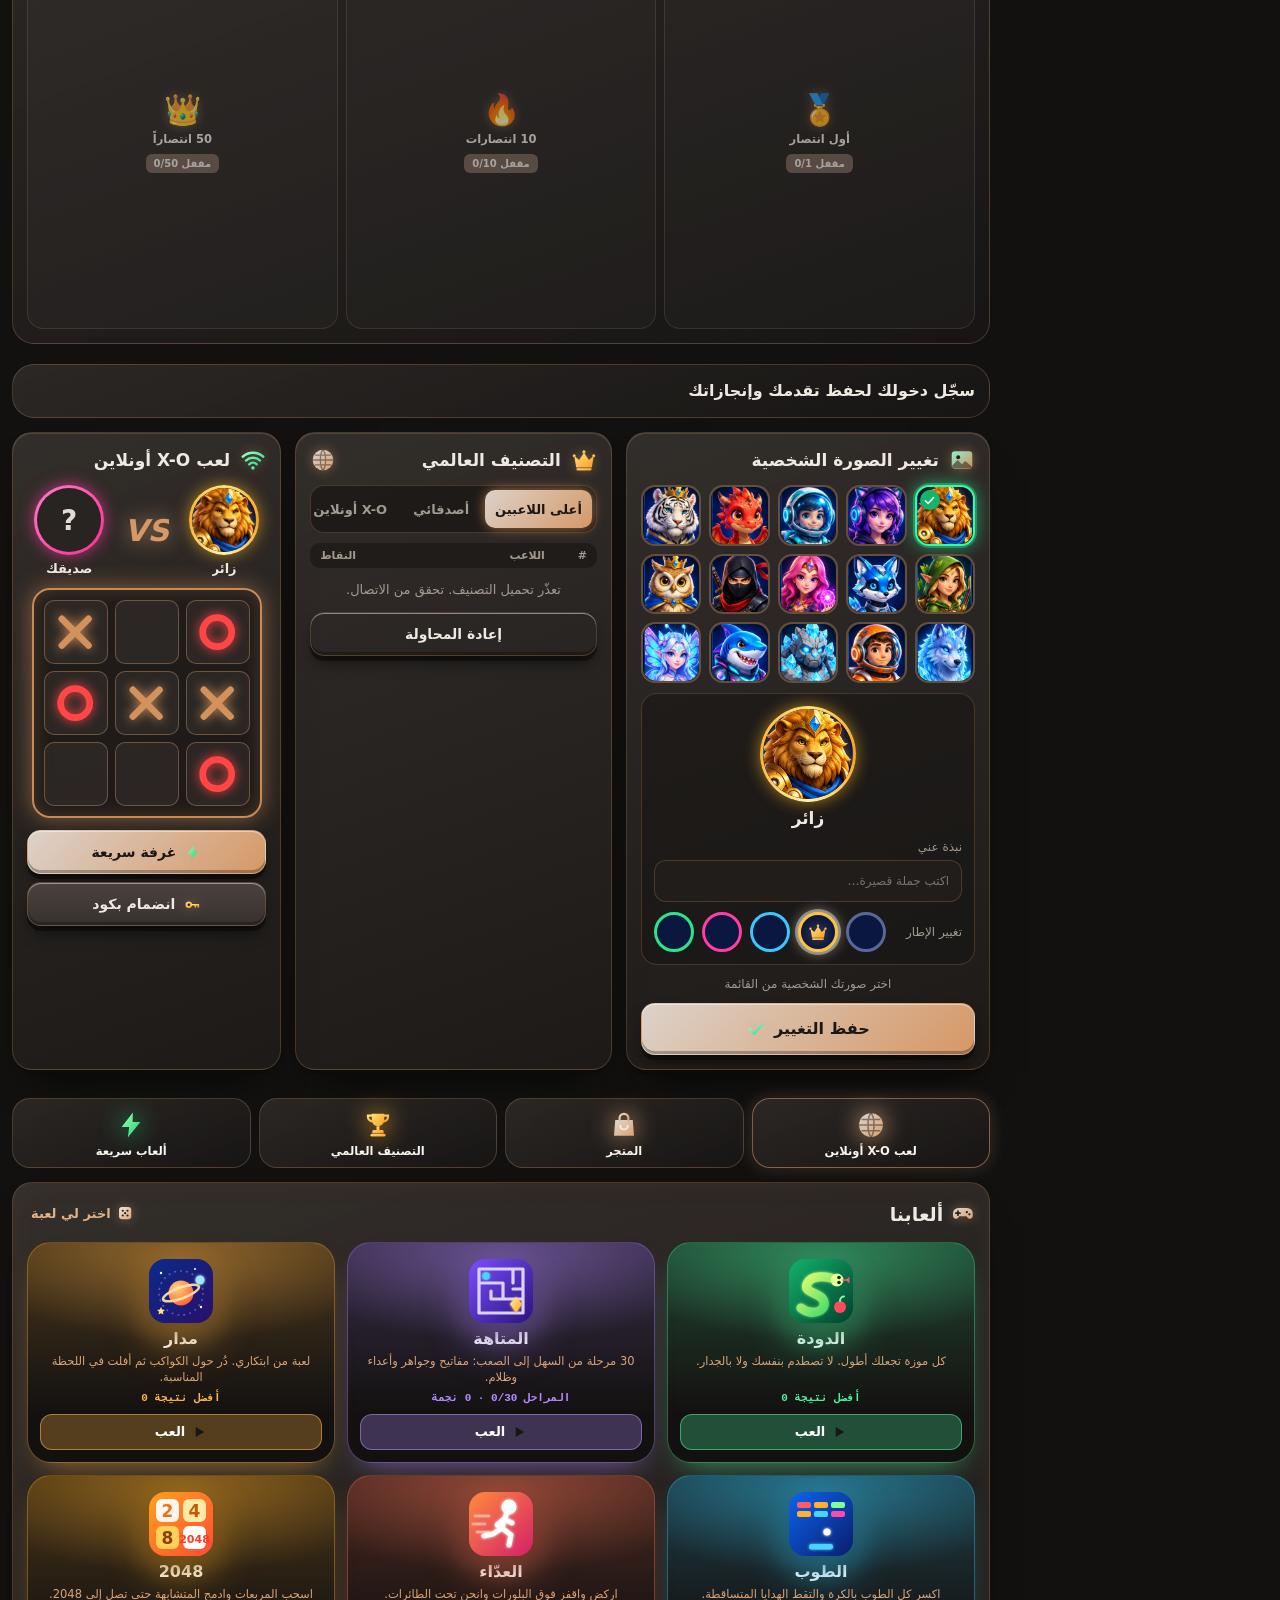
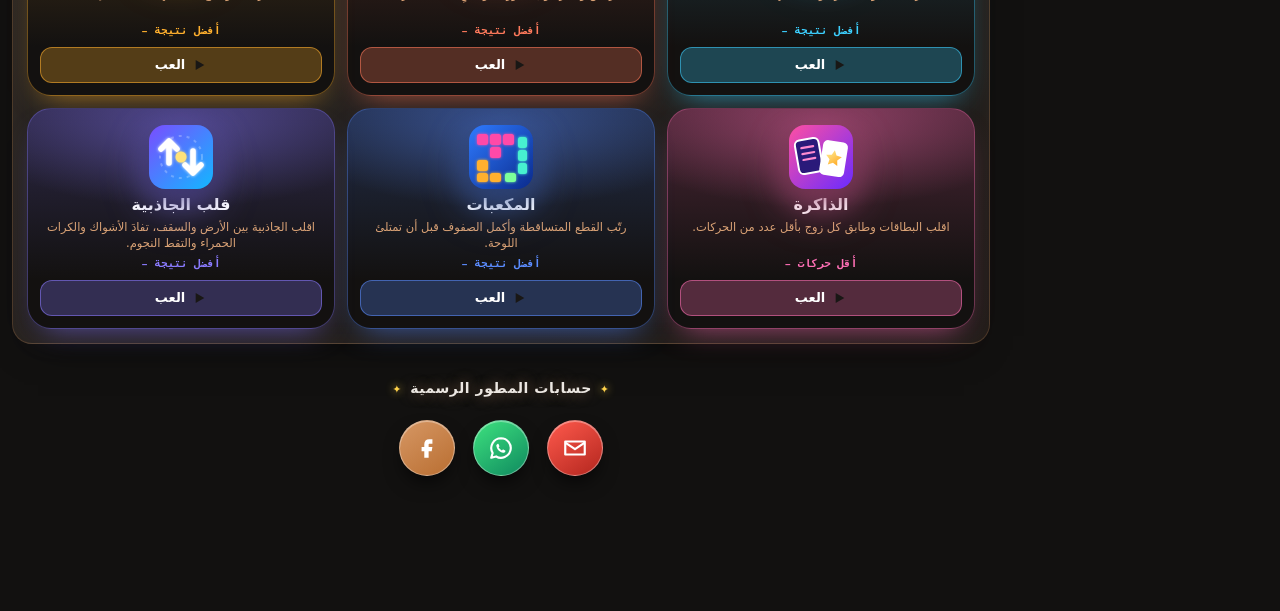
==== commit 0bb1b4c8: "Install game files" ====
--- a/index.html
+++ b/index.html
@@ -19,7 +19,7 @@
 <meta name="author" content="Ahmed Abu Muslim">
 <meta name="copyright" content="Copyright (c) 2026 Ahmed Abu Muslim. MIT License.">
 <meta name="robots" content="index,follow,max-image-preview:large">
-<meta name="theme-color" content="#0a0615">
+<meta name="theme-color" content="#14110f">
 <meta name="color-scheme" content="dark">
 <meta name="application-name" content="GAME A R M N">
 <meta name="apple-mobile-web-app-capable" content="yes">
@@ -52,7 +52,7 @@
   --fg:#e7eef1; --mut:#8ea4af; --ink:#0c1318;
   --coral:#f09a8a; --sky:#86c3e6; --mint:#7fd6a8; --gold:#f0cb7a;
   --coral-a:rgba(240,154,138,.16); --sky-a:rgba(134,195,230,.16); --mint-a:rgba(127,214,168,.16);
-  --acc:#86c3e6;--vio:#b9a8ec;--vio-a:rgba(185,168,236,.16);--gold-a:rgba(240,203,122,.16);--rose:#e6a0c4;--teal:#6fd0d0;--sand:#e3b98a;--lime:#b7d77a;
+  --acc:#86c3e6;--vio:#dba376;--vio-a:rgba(219,163,118,.16);--gold-a:rgba(240,203,122,.16);--rose:#dba376;--teal:#6fd0d0;--sand:#e3b98a;--lime:#b7d77a;
   --display:'Avenir Next','Trebuchet MS','Segoe UI','Noto Sans Arabic',Tahoma,system-ui,sans-serif;
   --body:system-ui,-apple-system,'Segoe UI','Noto Sans Arabic','Geeza Pro',Tahoma,Roboto,'Helvetica Neue',Arial,sans-serif;
   --mono:ui-monospace,'SF Mono',Menlo,Consolas,'Liberation Mono','DejaVu Sans Mono',monospace;
@@ -120,10 +120,10 @@
 /* mini previews */
 .mini{display:grid;grid-template-columns:repeat(3,44px);gap:6px}
 .mini div{height:44px;border-radius:10px;background:var(--panel2);display:grid;place-items:center;font-family:var(--display);font-weight:800;font-size:22px;transition:opacity .3s,transform .3s}
-.mini .x{color:#ffb02e}.mini .o{color:#8dff3a}.mini .dim{opacity:.35}.mini .gone{opacity:0;transform:scale(.6)}
+.mini .x{color:#2f8bff}.mini .o{color:#ff4545}.mini .dim{opacity:.35}.mini .gone{opacity:0;transform:scale(.6)}
 .crawl{width:260px;height:150px}
 .crawl .tr{fill:none;stroke:var(--panel2);stroke-width:16;stroke-linecap:round;stroke-linejoin:round}
-.crawl .sn{fill:none;stroke:#c48cff;stroke-width:16;stroke-linecap:round;stroke-linejoin:round;stroke-dasharray:104 296;animation:crawl 5s linear infinite}
+.crawl .sn{fill:none;stroke:#dba376;stroke-width:16;stroke-linecap:round;stroke-linejoin:round;stroke-dasharray:104 296;animation:crawl 5s linear infinite}
 @keyframes crawl{to{stroke-dashoffset:-400}}
 
 /* shared game layout */
@@ -236,8 +236,8 @@
 .xo-res-vs>div{display:grid;gap:4px;min-width:0}
 .xo-res-vs small{color:var(--mut);font-size:12.5px;overflow:hidden;text-overflow:ellipsis;white-space:nowrap}
 .xo-res-vs b{font:900 40px/1 var(--display)}
-.xo-res-vs>div:first-child b{color:#ffb02e;text-shadow:0 0 14px #ffb02e88}
-.xo-res-vs>div:last-child b{color:#8dff3a;text-shadow:0 0 14px #8dff3a88}
+.xo-res-vs>div:first-child b{color:#2f8bff;text-shadow:0 0 14px #2f8bff88}
+.xo-res-vs>div:last-child b{color:#ff4545;text-shadow:0 0 14px #ff454588}
 .xo-res-vs i{font-style:normal;color:var(--mut);font-weight:800}
 .xo-res-draws{color:var(--mut);font-size:13px}
 .xo-res-card .btn{width:100%;min-height:50px;font-size:17px}
@@ -404,19 +404,19 @@
 <style id="hub-css">
 /* GAME ARMN — neon dashboard theme (loaded after the inline styles) */
 :root{
-  --bg:#050a1c;--bg2:#081231;--panel:#0a1840;--panel2:#10236a;--line:rgba(70,140,255,.32);
-  --fg:#eaf2ff;--mut:#8fa9db;--ink:#04102e;
-  --coral:#ff5aa8;--sky:#43c6ff;--mint:#3df5b0;--gold:#ffd24a;--acc:#2d9bff;
-  --neon:#2d9bff;--pink:#ff3ea5;--cyan:#3cc8ff;
+  --bg:#110f0e;--bg2:#1d1a18;--panel:#25211f;--panel2:#3d3733;--line:rgba(216,157,109,.32);
+  --fg:#f7f4f2;--mut:#dba376;--ink:#191715;
+  --coral:#dba376;--sky:#d89c6a;--mint:#3df5b0;--gold:#ffd24a;--acc:#d39059;
+  --neon:#d39059;--pink:#d69967;--cyan:#d69865;
   --display:system-ui,-apple-system,'Segoe UI','Noto Sans Arabic',Tahoma,sans-serif;
   --hb-r:20px;
 }
-body{background-color:var(--bg);background-image:radial-gradient(900px 520px at 85% -10%,rgba(45,155,255,.22),transparent 60%),radial-gradient(700px 500px at -10% 30%,rgba(255,62,165,.12),transparent 60%),radial-gradient(600px 420px at 60% 115%,rgba(60,200,255,.12),transparent 60%);padding-inline:max(12px,env(safe-area-inset-left,0px)) max(12px,env(safe-area-inset-right,0px))}
+body{background-color:var(--bg);background-image:radial-gradient(900px 520px at 85% -10%,rgba(211,144,89,.22),transparent 60%),radial-gradient(700px 500px at -10% 30%,rgba(214,153,103,.12),transparent 60%),radial-gradient(600px 420px at 60% 115%,rgba(214,152,101,.12),transparent 60%);padding-inline:max(12px,env(safe-area-inset-left,0px)) max(12px,env(safe-area-inset-right,0px))}
 .app{max-width:1360px}
-.ic{width:1.25em;height:1.25em;flex:none;display:inline-block;vertical-align:middle;filter:drop-shadow(0 0 6px rgba(80,160,255,.45))}
+.ic{width:1.25em;height:1.25em;flex:none;display:inline-block;vertical-align:middle;filter:drop-shadow(0 0 6px rgba(218,162,117,.45))}
 [dir=rtl] .ic-send,[dir=rtl] .flipx{transform:scaleX(-1)}
 .avimg{width:100%;height:100%;object-fit:cover;display:block;border-radius:inherit}
-kbd{font:700 11px/1 var(--mono);padding:3px 6px;border-radius:6px;background:rgba(255,255,255,.1);border:1px solid rgba(255,255,255,.18);color:#cfe0ff}
+kbd{font:700 11px/1 var(--mono);padding:3px 6px;border-radius:6px;background:rgba(255,255,255,.1);border:1px solid rgba(255,255,255,.18);color:#ece7e2}
 
 /* ---- the home screen is replaced by #hub; legacy markup stays in the DOM for the game code ---- */
 #home>:not(#hub){display:none!important}
@@ -427,41 +427,41 @@
 html:not(.imm) #armnInstall{bottom:calc(env(safe-area-inset-bottom,0px) + 84px)!important}
 
 /* ---- avatar frames ---- */
-.ring{display:inline-grid;place-items:center;border-radius:50%;padding:3px;background:linear-gradient(135deg,#3cc8ff,#2d6bff);box-shadow:0 0 14px rgba(60,200,255,.55)}
-.ring>span:not(.q){display:block;width:100%;height:100%;border-radius:50%;overflow:hidden;background:#0a1840}
+.ring{display:inline-grid;place-items:center;border-radius:50%;padding:3px;background:linear-gradient(135deg,#d69865,#d39059);box-shadow:0 0 14px rgba(214,152,101,.55)}
+.ring>span:not(.q){display:block;width:100%;height:100%;border-radius:50%;overflow:hidden;background:#25211f}
 .ring.fr-none{background:rgba(255,255,255,.18);box-shadow:none}
 .ring.fr-gold{background:conic-gradient(#ffe27a,#ff9d1c,#fff3a8,#ffb02e,#ffe27a);box-shadow:0 0 16px rgba(255,190,40,.6)}
 .ring.fr-cyan{background:linear-gradient(135deg,#6fe6ff,#2d7bff);box-shadow:0 0 16px rgba(60,200,255,.65)}
 .ring.fr-pink{background:linear-gradient(135deg,#ff7cc6,#ff2d8f);box-shadow:0 0 16px rgba(255,62,165,.65)}
 .ring.fr-green{background:linear-gradient(135deg,#9bffc9,#12c97a);box-shadow:0 0 16px rgba(40,230,140,.6)}
-.ring.mystery .q,.xc-av .q{display:grid;place-items:center;width:100%;height:100%;font:800 28px var(--display);color:#ffb7e0;border-radius:50%;background:#1a1040}
+.ring.mystery .q,.xc-av .q{display:grid;place-items:center;width:100%;height:100%;font:800 28px var(--display);color:#e3dbd3;border-radius:50%;background:#282421}
 
 /* ---- buttons ---- */
-.hb-btn{display:inline-flex;align-items:center;justify-content:center;gap:8px;min-height:44px;padding:0 18px;border-radius:14px;border:1px solid var(--line);background:linear-gradient(180deg,#14307f,#0d2160);color:var(--fg);font-weight:700;font-size:14px;cursor:pointer;transition:transform .15s,filter .2s}
+.hb-btn{display:inline-flex;align-items:center;justify-content:center;gap:8px;min-height:44px;padding:0 18px;border-radius:14px;border:1px solid var(--line);background:linear-gradient(180deg,#4a423e,#37312e);color:var(--fg);font-weight:700;font-size:14px;cursor:pointer;transition:transform .15s,filter .2s}
 .hb-btn:hover{filter:brightness(1.15)}.hb-btn:active{transform:scale(.97)}
-.hb-btn.primary{background:linear-gradient(180deg,#2aa4ff,#1458ff);border-color:#5fc0ff;box-shadow:0 8px 22px -8px #2d9bff;color:#fff}
+.hb-btn.primary{background:linear-gradient(180deg,#d28e57,#ce8345);border-color:#dba376;box-shadow:0 8px 22px -8px #d39059;color:#fff}
 .hb-btn.ghost{background:transparent}.hb-btn.block{width:100%}.hb-btn.big{min-height:52px;font-size:16px;width:100%}.hb-btn.mini{min-height:36px;padding:0 12px;font-size:13px}
 .hb-link{background:none;border:0;color:var(--cyan);font-weight:600;font-size:13px;cursor:pointer;display:inline-flex;align-items:center;gap:6px;padding:8px 4px}
-.ib{width:42px;height:42px;border-radius:13px;border:1px solid var(--line);background:rgba(16,35,106,.7);display:inline-grid;place-items:center;padding:0;position:relative;cursor:pointer}
+.ib{width:42px;height:42px;border-radius:13px;border:1px solid var(--line);background:rgba(61,55,51,.7);display:inline-grid;place-items:center;padding:0;position:relative;cursor:pointer}
 .ib:hover{background:var(--panel2)}.ib .ic{width:22px;height:22px}
 .dotb{position:absolute;top:-4px;inset-inline-end:-4px;min-width:18px;height:18px;border-radius:9px;background:#ff3d6a;color:#fff;font:800 10px/18px var(--display);text-align:center;font-style:normal;padding:0 4px;box-shadow:0 0 10px #ff3d6a}
 .hb-empty{color:var(--mut);text-align:center;font-size:13px;margin:12px 0}
 
 /* ---- header ---- */
 .hub{display:flex;flex-direction:column;gap:14px;padding-bottom:96px}
-.hb-top{position:sticky;top:0;z-index:30;display:flex;align-items:center;gap:12px;padding:calc(8px + env(safe-area-inset-top,0px)) 12px 8px;margin-inline:-12px;background:linear-gradient(180deg,rgba(5,10,28,.96),rgba(5,10,28,.82));backdrop-filter:blur(10px);border-bottom:1px solid var(--line)}
+.hb-top{position:sticky;top:0;z-index:30;display:flex;align-items:center;gap:12px;padding:calc(8px + env(safe-area-inset-top,0px)) 12px 8px;margin-inline:-12px;background:linear-gradient(180deg,rgba(17,15,14,.96),rgba(17,15,14,.82));backdrop-filter:blur(10px);border-bottom:1px solid var(--line)}
 .hb-logo{display:inline-flex;align-items:center;gap:6px;text-decoration:none;direction:ltr;font:900 22px/1 var(--display);font-style:italic;letter-spacing:.02em;position:relative;padding-top:8px;flex:none}
 .lg-crown{position:absolute;top:-6px;left:2px}.lg-crown .ic{width:20px;height:20px}
-.lg-g{color:#fff;text-shadow:0 0 12px rgba(120,190,255,.8)}
-.lg-a{background:linear-gradient(90deg,#fff,#9cd2ff);-webkit-background-clip:text;background-clip:text;color:transparent}
+.lg-g{color:#fff;text-shadow:0 0 12px rgba(219,163,118,.8)}
+.lg-a{background:linear-gradient(90deg,#fff,#dba376);-webkit-background-clip:text;background-clip:text;color:transparent}
 .lg-xo{display:inline-flex;font-size:26px;gap:1px}.lg-xo i{font-style:normal}
-.lg-xo i:first-child{color:#ffb02e;text-shadow:0 0 14px #ffb02e}.lg-xo i:last-child{color:#8dff3a;text-shadow:0 0 14px #8dff3a}
+.lg-xo i:first-child{color:#d3915b;text-shadow:0 0 14px #d3915b}.lg-xo i:last-child{color:#ff4545;text-shadow:0 0 14px #ff4545}
 .hb-nav{display:none;margin-inline:auto;gap:4px}
 .nv{display:inline-flex;flex-direction:column;align-items:center;gap:2px;padding:6px 16px;background:none;border:0;color:var(--mut);font:600 12px var(--display);cursor:pointer;border-radius:12px;border-bottom:2px solid transparent}
-.nv .ic{width:26px;height:26px}.nv:hover{color:#fff;background:rgba(45,155,255,.12)}
+.nv .ic{width:26px;height:26px}.nv:hover{color:#fff;background:rgba(211,144,89,.12)}
 .nv:first-child{color:#fff;border-bottom-color:var(--cyan)}
 .hb-tr{display:flex;align-items:center;gap:8px;margin-inline-start:auto}
-.chip-me{display:flex;align-items:center;gap:10px;padding:4px 14px 4px 6px;border-radius:999px;border:1px solid var(--line);background:rgba(16,35,106,.7);color:var(--fg);cursor:pointer;font-family:inherit}
+.chip-me{display:flex;align-items:center;gap:10px;padding:4px 14px 4px 6px;border-radius:999px;border:1px solid var(--line);background:rgba(61,55,51,.7);color:var(--fg);cursor:pointer;font-family:inherit}
 .av-sm{width:40px;height:40px}.cm-t{display:flex;flex-direction:column;text-align:start;line-height:1.2}.cm-t b{font-size:14px;max-width:110px;overflow:hidden;text-overflow:ellipsis;white-space:nowrap}
 .cm-t small,.js-status{font-size:11px;color:#6dffb2;display:inline-flex;align-items:center;gap:5px}
 .dot{width:8px;height:8px;border-radius:50%;background:#ff5a6a;display:inline-block}.dot.on{background:#33ff8f;box-shadow:0 0 8px #33ff8f}
@@ -471,12 +471,12 @@
 .hb-body{display:flex;flex-direction:column;gap:14px}
 .hb-main{display:flex;flex-direction:column;gap:14px;min-width:0}
 .hb-side{display:flex;flex-direction:column;gap:12px}
-.pc,.pn,.hb-games{background:linear-gradient(160deg,rgba(14,32,96,.88),rgba(8,18,52,.92));border:1px solid var(--line);border-radius:var(--hb-r);box-shadow:0 18px 40px -26px #000,inset 0 0 28px rgba(45,155,255,.06)}
+.pc,.pn,.hb-games{background:linear-gradient(160deg,rgba(55,50,46,.88),rgba(30,27,25,.92));border:1px solid var(--line);border-radius:var(--hb-r);box-shadow:0 18px 40px -26px #000,inset 0 0 28px rgba(211,144,89,.06)}
 
 /* profile card */
 .pc{padding:18px 16px;display:flex;flex-direction:column;align-items:center;gap:10px;text-align:center}
 .pc-top{position:relative}.pc-ring{width:116px;height:116px;padding:4px}
-.pc-cam{position:absolute;bottom:2px;inset-inline-end:-2px;width:38px;height:38px;border-radius:50%;border:2px solid #5fc0ff;background:linear-gradient(180deg,#1b4fd8,#0d2a8a);display:grid;place-items:center;padding:0;cursor:pointer;box-shadow:0 0 14px #2d9bff}
+.pc-cam{position:absolute;bottom:2px;inset-inline-end:-2px;width:38px;height:38px;border-radius:50%;border:2px solid #dba376;background:linear-gradient(180deg,#c07233,#4c443f);display:grid;place-items:center;padding:0;cursor:pointer;box-shadow:0 0 14px #d39059}
 .pc-cam .ic{width:20px;height:20px}
 .pc-name{margin:2px 0 0;font:800 22px var(--display);letter-spacing:.02em}
 .pc-bio{margin:0;font-size:12.5px;color:var(--mut);max-width:220px}
@@ -484,31 +484,31 @@
 .lvb{display:inline-flex;align-items:center;gap:4px;padding:3px 10px 3px 4px;border-radius:999px;background:rgba(255,190,40,.14);border:1px solid rgba(255,190,40,.45);font:800 13px var(--display);color:#ffe27a}
 .lvb ins{display:grid;place-items:center;text-decoration:none}.lvb .ic{width:18px;height:18px}
 .xp{flex:1;min-width:80px;height:9px;border-radius:9px;background:rgba(255,255,255,.1);overflow:hidden}
-.xp-bar{height:100%;width:var(--p,0%);background:linear-gradient(90deg,#1ff0a0,#2d9bff);box-shadow:0 0 10px #1ff0a0;border-radius:9px;transition:width .6s}
+.xp-bar{height:100%;width:var(--p,0%);background:linear-gradient(90deg,#1ff0a0,#d39059);box-shadow:0 0 10px #1ff0a0;border-radius:9px;transition:width .6s}
 .xp-n{font:600 11px var(--mono);color:var(--mut);width:100%;text-align:end}
 .pc-row{width:100%;display:flex;align-items:center;justify-content:space-between;gap:8px}
 .coinp{display:inline-flex;align-items:center;gap:6px;padding:6px 14px;border-radius:999px;background:rgba(255,200,60,.12);border:1px solid rgba(255,200,60,.4);color:#ffe27a;font:800 15px var(--display)}
 .pc-guest p{margin:0 0 10px;font-size:13px;color:var(--mut);line-height:1.6}
-.sm{display:none;flex-direction:column;gap:4px;background:rgba(10,24,64,.8);border:1px solid var(--line);border-radius:var(--hb-r);padding:8px}
+.sm{display:none;flex-direction:column;gap:4px;background:rgba(37,33,31,.8);border:1px solid var(--line);border-radius:var(--hb-r);padding:8px}
 .sm button{display:flex;align-items:center;gap:12px;padding:12px;border:0;border-radius:12px;background:none;color:var(--fg);font:600 14px var(--display);cursor:pointer;text-align:start}
-.sm button:hover{background:rgba(45,155,255,.14)}.sm button.on{background:linear-gradient(90deg,#1f64ff,#1648c8);box-shadow:0 0 16px -4px #2d9bff}
+.sm button:hover{background:rgba(211,144,89,.14)}.sm button.on{background:linear-gradient(90deg,#d0894e,#b96e31);box-shadow:0 0 16px -4px #d39059}
 .slogan{display:none;align-items:center;justify-content:center;gap:8px;margin:0;font:800 14px var(--display)}
-.slogan i{font-style:normal}.slogan i:nth-child(1){color:#ff5aa8}.slogan i:nth-child(2){color:#3df5b0}.slogan i:nth-child(3){color:#ffd24a}
+.slogan i{font-style:normal}.slogan i:nth-child(1){color:#dba376}.slogan i:nth-child(2){color:#3df5b0}.slogan i:nth-child(3){color:#ffd24a}
 
 /* action tiles */
 .hb-tiles{display:grid;grid-template-columns:repeat(2,minmax(0,1fr));gap:10px}
-.tile{position:relative;display:flex;flex-direction:column;align-items:center;gap:6px;text-align:center;padding:16px 10px 14px;border-radius:var(--hb-r);border:1px solid var(--tc);background:radial-gradient(120% 90% at 50% 0%,var(--tg),transparent 70%),linear-gradient(180deg,#0f1f66,#091448);color:var(--fg);font-family:inherit;cursor:pointer;transition:transform .2s,box-shadow .2s;--tc:#5a7bff;--tg:rgba(90,123,255,.35)}
+.tile{position:relative;display:flex;flex-direction:column;align-items:center;gap:6px;text-align:center;padding:16px 10px 14px;border-radius:var(--hb-r);border:1px solid var(--tc);background:radial-gradient(120% 90% at 50% 0%,var(--tg),transparent 70%),linear-gradient(180deg,#3b3531,#292522);color:var(--fg);font-family:inherit;cursor:pointer;transition:transform .2s,box-shadow .2s;--tc:#dba376;--tg:rgba(219,163,118,.35)}
 .tile:hover{transform:translateY(-3px);box-shadow:0 14px 34px -14px var(--tc)}.tile:active{transform:scale(.97)}
 .tile .t-ic .ic{width:52px;height:52px;filter:drop-shadow(0 0 12px var(--tc))}
 .tile b{font:800 16px var(--display)}.tile small{font-size:11.5px;color:var(--mut);line-height:1.4}
 .tile kbd{position:absolute;top:8px;inset-inline-end:8px;display:none}
-.t-online{--tc:#a45bff;--tg:rgba(164,91,255,.4)}.t-shop{--tc:#ff5fa2;--tg:rgba(255,95,162,.38)}.t-rank{--tc:#ffb02e;--tg:rgba(255,176,46,.35)}.t-quick{--tc:#2fe38a;--tg:rgba(47,227,138,.33)}
+.t-online{--tc:#dba376;--tg:rgba(219,163,118,.4)}.t-shop{--tc:#dba376;--tg:rgba(219,163,118,.38)}.t-rank{--tc:#ffb02e;--tg:rgba(255,176,46,.35)}.t-quick{--tc:#2fe38a;--tg:rgba(47,227,138,.33)}
 
 /* recent shortcuts */
 .hb-recent{display:flex;align-items:center;gap:8px;overflow-x:auto;padding:2px;scrollbar-width:none}
 .hb-recent::-webkit-scrollbar{display:none}
 .rc-l{font-size:12px;color:var(--mut);white-space:nowrap}
-.rc{display:inline-flex;align-items:center;gap:8px;padding:4px 12px 4px 4px;border-radius:999px;border:1px solid var(--c);background:rgba(10,24,64,.8);text-decoration:none;color:var(--fg);font:700 13px var(--display);white-space:nowrap}
+.rc{display:inline-flex;align-items:center;gap:8px;padding:4px 12px 4px 4px;border-radius:999px;border:1px solid var(--c);background:rgba(37,33,31,.8);text-decoration:none;color:var(--fg);font:700 13px var(--display);white-space:nowrap}
 .rc .gart{width:30px;height:30px}
 
 /* panels */
@@ -519,30 +519,30 @@
 .pn-rank{order:0}
 
 /* ranking */
-.rk-tabs,.rk-chips{display:flex;gap:6px;padding:4px;border-radius:14px;background:rgba(5,12,40,.7);border:1px solid var(--line);margin-bottom:10px}
+.rk-tabs,.rk-chips{display:flex;gap:6px;padding:4px;border-radius:14px;background:rgba(23,20,19,.7);border:1px solid var(--line);margin-bottom:10px}
 .rk-chips{overflow-x:auto;scrollbar-width:none;border-radius:14px}.rk-chips::-webkit-scrollbar{display:none}
 .rk-tabs button,.rk-chips button{flex:1;min-height:38px;border:0;border-radius:10px;background:none;color:var(--mut);font:700 13px var(--display);cursor:pointer;white-space:nowrap;padding:0 10px}
-.rk-tabs button.on{background:linear-gradient(180deg,#2aa4ff,#1458ff);color:#fff;box-shadow:0 0 14px -2px #2d9bff}
+.rk-tabs button.on{background:linear-gradient(180deg,#d28e57,#ce8345);color:#fff;box-shadow:0 0 14px -2px #d39059}
 .rk-chips button{flex:none;display:inline-flex;align-items:center;gap:6px;padding:4px 12px 4px 6px}
-.rk-chips button.on{background:rgba(45,155,255,.25);color:#fff;box-shadow:inset 0 0 0 1px var(--cyan)}
+.rk-chips button.on{background:rgba(211,144,89,.25);color:#fff;box-shadow:inset 0 0 0 1px var(--cyan)}
 .chip-art{width:24px;height:24px}
-.rk-head{display:grid;grid-template-columns:34px 1fr auto;gap:8px;padding:6px 10px;font:700 11px var(--display);color:var(--mut);border-radius:10px;background:rgba(5,12,40,.6);margin-bottom:6px}
-.rk-row{display:grid;grid-template-columns:34px 46px 1fr auto;align-items:center;gap:8px;padding:6px 10px;margin-bottom:5px;border-radius:14px;background:rgba(8,20,64,.8);border:1px solid rgba(70,140,255,.16);position:relative}
+.rk-head{display:grid;grid-template-columns:34px 1fr auto;gap:8px;padding:6px 10px;font:700 11px var(--display);color:var(--mut);border-radius:10px;background:rgba(23,20,19,.6);margin-bottom:6px}
+.rk-row{display:grid;grid-template-columns:34px 46px 1fr auto;align-items:center;gap:8px;padding:6px 10px;margin-bottom:5px;border-radius:14px;background:rgba(36,33,30,.8);border:1px solid rgba(216,157,109,.16);position:relative}
 .rk-n{font:800 15px var(--display);text-align:center;color:var(--mut)}
-.rk-av{width:44px;height:44px;border-radius:50%;overflow:hidden;border:2px solid rgba(120,170,255,.55);background:#0a1840;display:block}
+.rk-av{width:44px;height:44px;border-radius:50%;overflow:hidden;border:2px solid rgba(219,163,118,.55);background:#25211f;display:block}
 .rk-nm{display:flex;flex-direction:column;min-width:0;line-height:1.25}.rk-nm b{font:700 14px var(--display);overflow:hidden;text-overflow:ellipsis;white-space:nowrap}
 .rk-lv{font:700 10.5px var(--mono);color:#ffe27a}
 .rk-sc{font:800 16px var(--display);color:#fff;display:inline-flex;align-items:center;gap:4px}.rk-sc small{font-size:11px;color:var(--mut);font-weight:600}
 .rk-st{width:16px;height:16px}
-.rk-row.r1{background:linear-gradient(90deg,rgba(255,190,40,.22),rgba(8,20,64,.8));border-color:rgba(255,190,40,.55)}.r1 .rk-n{color:#ffd24a;text-shadow:0 0 10px #ffb02e}.r1 .rk-av{border-color:#ffd24a;box-shadow:0 0 14px rgba(255,190,40,.7)}
-.rk-row.r2{background:linear-gradient(90deg,rgba(190,210,255,.18),rgba(8,20,64,.8));border-color:rgba(190,210,255,.45)}.r2 .rk-n{color:#dce8ff}.r2 .rk-av{border-color:#dce8ff;box-shadow:0 0 12px rgba(190,210,255,.5)}
-.rk-row.r3{background:linear-gradient(90deg,rgba(255,140,80,.2),rgba(8,20,64,.8));border-color:rgba(255,140,80,.5)}.r3 .rk-n{color:#ff9a5a}.r3 .rk-av{border-color:#ff9a5a;box-shadow:0 0 12px rgba(255,140,80,.5)}
+.rk-row.r1{background:linear-gradient(90deg,rgba(255,190,40,.22),rgba(36,33,30,.8));border-color:rgba(255,190,40,.55)}.r1 .rk-n{color:#ffd24a;text-shadow:0 0 10px #ffb02e}.r1 .rk-av{border-color:#ffd24a;box-shadow:0 0 14px rgba(255,190,40,.7)}
+.rk-row.r2{background:linear-gradient(90deg,rgba(230,222,215,.18),rgba(36,33,30,.8));border-color:rgba(230,222,215,.45)}.r2 .rk-n{color:#f1eeea}.r2 .rk-av{border-color:#f1eeea;box-shadow:0 0 12px rgba(230,222,215,.5)}
+.rk-row.r3{background:linear-gradient(90deg,rgba(255,140,80,.2),rgba(36,33,30,.8));border-color:rgba(255,140,80,.5)}.r3 .rk-n{color:#ff9a5a}.r3 .rk-av{border-color:#ff9a5a;box-shadow:0 0 12px rgba(255,140,80,.5)}
 .rk-row.me{outline:2px solid var(--cyan);outline-offset:-2px}.rk-row.out{margin-top:8px}
 .rk-row.sk{opacity:.6}.sk .rk-av,.sk .rk-nm b,.sk .rk-sc{background:linear-gradient(90deg,rgba(255,255,255,.06),rgba(255,255,255,.16),rgba(255,255,255,.06));background-size:200% 100%;animation:skl 1.2s linear infinite;border-radius:10px;min-height:14px;min-width:50px}.sk .rk-av{border-radius:50%}
 @keyframes skl{to{background-position:-200% 0}}
 .rk-rm{position:absolute;top:2px;inset-inline-end:2px;width:22px;height:22px;border:0;border-radius:50%;background:rgba(255,80,100,.2);padding:0;cursor:pointer;display:grid;place-items:center}.rk-rm .ic{width:12px;height:12px}
 .rk-row:has(.rk-rm) .rk-sc{margin-inline-end:20px}
-.rk-add{display:flex;gap:8px;margin-top:10px}.rk-add input{flex:1;min-width:0;min-height:44px;border-radius:12px;border:1px solid var(--line);background:#06103a;color:var(--fg);padding:0 12px;font:inherit}
+.rk-add{display:flex;gap:8px;margin-top:10px}.rk-add input{flex:1;min-width:0;min-height:44px;border-radius:12px;border:1px solid var(--line);background:#201d1b;color:var(--fg);padding:0 12px;font:inherit}
 .rk-note{font-size:12px;color:var(--mut);text-align:center;margin:8px 0 0}
 .rk-foot{margin-top:6px}
 /* XO lobby list uses same row look */
@@ -551,12 +551,12 @@
 /* avatar picker */
 .ap{display:flex;flex-direction:column;gap:12px}
 .ap-grid{display:grid;grid-template-columns:repeat(5,1fr);gap:8px}
-.ap-i{position:relative;aspect-ratio:1;padding:0;border-radius:14px;border:2px solid rgba(90,140,255,.35);background:#0a1840;overflow:hidden;cursor:pointer;transition:transform .15s}
+.ap-i{position:relative;aspect-ratio:1;padding:0;border-radius:14px;border:2px solid rgba(219,163,118,.35);background:#25211f;overflow:hidden;cursor:pointer;transition:transform .15s}
 .ap-i:hover{transform:scale(1.05)}.ap-i.on{border-color:#2fffa0;box-shadow:0 0 0 2px rgba(47,255,160,.3),0 0 18px rgba(47,255,160,.6)}
 .ap-ck{position:absolute;top:3px;inset-inline-end:3px;width:20px;height:20px;border-radius:50%;background:#12b56a;display:none;place-items:center}.ap-i.on .ap-ck{display:grid}.ap-ck .ic{width:13px;height:13px;filter:none}.ap-ck .ic path{stroke:#fff}
-.ap-side{display:flex;flex-direction:column;gap:10px;padding:12px;border-radius:16px;background:rgba(5,12,40,.55);border:1px solid var(--line)}
+.ap-side{display:flex;flex-direction:column;gap:10px;padding:12px;border-radius:16px;background:rgba(23,20,19,.55);border:1px solid var(--line)}
 .ap-prev{display:flex;flex-direction:column;align-items:center;gap:6px}.ap-prev .ring{width:96px;height:96px}.ap-big{display:block;width:100%;height:100%}.ap-name{font:800 17px var(--display)}
-.ap-bio{display:flex;flex-direction:column;gap:4px;font-size:12px;color:var(--mut)}.ap-bio input{min-height:42px;border-radius:12px;border:1px solid var(--line);background:#06103a;color:var(--fg);padding:0 12px;font:inherit}
+.ap-bio{display:flex;flex-direction:column;gap:4px;font-size:12px;color:var(--mut)}.ap-bio input{min-height:42px;border-radius:12px;border:1px solid var(--line);background:#201d1b;color:var(--fg);padding:0 12px;font:inherit}
 .ap-frames{display:flex;align-items:center;justify-content:space-between;gap:8px;font-size:12px;color:var(--mut)}
 .ap-fr{display:flex;gap:8px}.fr-b{width:40px;height:40px;border-radius:50%;padding:0;border:3px solid;background:#0a1840;cursor:pointer;display:grid;place-items:center}
 .fr-b i{display:grid;place-items:center}.fr-b .ic{width:20px;height:20px}
@@ -567,35 +567,35 @@
 /* live demo */
 .lv-vs{display:flex;align-items:center;justify-content:space-around;gap:6px}
 .lv-p{display:flex;flex-direction:column;align-items:center;gap:6px;min-width:0}.lv-p .ring{width:70px;height:70px}.lv-p b{font:700 13px var(--display);max-width:100px;overflow:hidden;text-overflow:ellipsis;white-space:nowrap}
-.vs{font:900 30px var(--display);font-style:italic;background:linear-gradient(135deg,#3cc8ff,#ff3ea5);-webkit-background-clip:text;background-clip:text;color:transparent;filter:drop-shadow(0 0 10px rgba(120,120,255,.7))}
-.dm-board{display:grid;grid-template-columns:repeat(3,1fr);gap:7px;padding:10px;margin:12px auto;width:min(100%,230px);border-radius:18px;border:2px solid var(--neon);box-shadow:0 0 22px rgba(45,155,255,.55),inset 0 0 18px rgba(45,155,255,.25);background:rgba(4,12,48,.7)}
-.dm-c{aspect-ratio:1;border-radius:10px;border:1px solid rgba(60,140,255,.4);background:rgba(10,30,100,.55);display:grid;place-items:center}
+.vs{font:900 30px var(--display);font-style:italic;background:linear-gradient(135deg,#d69865,#d69967);-webkit-background-clip:text;background-clip:text;color:transparent;filter:drop-shadow(0 0 10px rgba(219,163,118,.7))}
+.dm-board{display:grid;grid-template-columns:repeat(3,1fr);gap:7px;padding:10px;margin:12px auto;width:min(100%,230px);border-radius:18px;border:2px solid var(--neon);box-shadow:0 0 22px rgba(211,144,89,.55),inset 0 0 18px rgba(211,144,89,.25);background:rgba(26,23,22,.7)}
+.dm-c{aspect-ratio:1;border-radius:10px;border:1px solid rgba(214,152,101,.4);background:rgba(55,50,46,.55);display:grid;place-items:center}
 .dm-c svg{width:78%;height:78%;overflow:visible}.mx,.mo{fill:none;stroke-width:5.500;stroke-linecap:round;stroke-dasharray:80;stroke-dashoffset:80;animation:draw .5s ease-out forwards}
-.mx{stroke:#ffb02e;filter:drop-shadow(0 0 5px #ffb02e)}.mo{stroke:#8dff3a;filter:drop-shadow(0 0 5px #8dff3a)}
+.mx{stroke:#d3915b;filter:drop-shadow(0 0 5px #d3915b)}.mo{stroke:#ff4545;filter:drop-shadow(0 0 5px #ff4545)}
 .lv-act{display:flex;gap:8px;flex-wrap:wrap}.lv-act .hb-btn{flex:1 1 130px}
 
 /* games */
 .hb-games{padding:14px}.sec-h{display:flex;align-items:center;justify-content:space-between;margin-bottom:12px}.sec-h h2{margin:0;font:800 19px var(--display);display:flex;align-items:center;gap:8px}
 .hb-grid{display:grid;grid-template-columns:repeat(2,minmax(0,1fr));gap:10px}
-.gc{position:relative;display:flex;flex-direction:column;align-items:center;gap:8px;padding:14px 10px 12px;text-decoration:none;color:var(--fg);text-align:center;border-radius:18px;border:1px solid color-mix(in srgb,var(--c) 55%,transparent);background:radial-gradient(110% 80% at 50% 0%,color-mix(in srgb,var(--c) 28%,transparent),transparent 70%),linear-gradient(180deg,#0e2070,#081444);transition:transform .2s,box-shadow .2s}
+.gc{position:relative;display:flex;flex-direction:column;align-items:center;gap:8px;padding:14px 10px 12px;text-decoration:none;color:var(--fg);text-align:center;border-radius:18px;border:1px solid color-mix(in srgb,var(--c) 55%,transparent);background:radial-gradient(110% 80% at 50% 0%,color-mix(in srgb,var(--c) 28%,transparent),transparent 70%),linear-gradient(180deg,#3f3935,#262220);transition:transform .2s,box-shadow .2s}
 .gc:hover{transform:translateY(-4px);box-shadow:0 16px 34px -16px var(--c)}.gc:active{transform:scale(.97)}
 .gc-art .gart{width:78px;height:78px;filter:drop-shadow(0 8px 14px rgba(0,0,0,.45))}.gc:hover .gart{transform:scale(1.08) rotate(-3deg);transition:transform .25s}
 .gc-t{display:flex;flex-direction:column;gap:2px}.gc-t b{font:800 16px var(--display)}.gc-t small{font-size:11px;color:var(--mut);line-height:1.4;display:-webkit-box;-webkit-line-clamp:2;-webkit-box-orient:vertical;overflow:hidden;min-height:2.8em}
 .gc-m{font:700 11px var(--mono);font-style:normal;color:var(--c)}
-.gc-go{display:inline-flex;align-items:center;gap:6px;padding:6px 16px;border-radius:999px;background:var(--c);color:var(--ink);font-weight:800}.gc-go .ic{width:16px;height:16px;filter:none}.gc-go .ic path{fill:#04102e}.gc-go kbd{display:none}
+.gc-go{display:inline-flex;align-items:center;gap:6px;padding:6px 16px;border-radius:999px;background:var(--c);color:var(--ink);font-weight:800}.gc-go .ic{width:16px;height:16px;filter:none}.gc-go .ic path{fill:#191715}.gc-go kbd{display:none}
 .hb-foot{display:flex;flex-wrap:wrap;gap:8px 16px;align-items:center;color:var(--mut);font-size:12px;padding:6px 4px}
 
 /* bottom nav (phones) */
-.hb-bottom{position:fixed;z-index:40;inset-inline:0;bottom:0;display:flex;align-items:flex-end;justify-content:space-around;padding:6px 8px calc(6px + env(safe-area-inset-bottom,0px));background:linear-gradient(180deg,rgba(6,14,44,.92),rgba(4,8,28,.98));backdrop-filter:blur(12px);border-top:1px solid var(--line)}
+.hb-bottom{position:fixed;z-index:40;inset-inline:0;bottom:0;display:flex;align-items:flex-end;justify-content:space-around;padding:6px 8px calc(6px + env(safe-area-inset-bottom,0px));background:linear-gradient(180deg,rgba(25,23,21,.92),rgba(16,14,13,.98));backdrop-filter:blur(12px);border-top:1px solid var(--line)}
 html.imm .hb-bottom,html.imm .hub{display:none}
 .bn{flex:1;display:flex;flex-direction:column;align-items:center;gap:2px;padding:6px 0;border:0;background:none;color:var(--mut);font:700 11px var(--display);cursor:pointer}
 .bn.on{color:#fff}.bn .ic{width:26px;height:26px}.av-xs{width:30px;height:30px;padding:2px}
-.bn-mid{flex:none;width:62px;height:62px;margin-top:-26px;border-radius:50%;background:linear-gradient(180deg,#34f0a0,#10b865);border:3px solid #06103a;box-shadow:0 0 22px rgba(47,227,138,.7);justify-content:center;padding:0}.bn-mid .ic{width:32px;height:32px}.bn-mid .ic path{fill:#04102e}
+.bn-mid{flex:none;width:62px;height:62px;margin-top:-26px;border-radius:50%;background:linear-gradient(180deg,#34f0a0,#10b865);border:3px solid #201d1b;box-shadow:0 0 22px rgba(47,227,138,.7);justify-content:center;padding:0}.bn-mid .ic{width:32px;height:32px}.bn-mid .ic path{fill:#191715}
 
 /* sheets */
-.hb-sheet{position:fixed;inset:0;z-index:90;display:flex;align-items:flex-end;justify-content:center;background:rgba(2,6,22,.7);backdrop-filter:blur(4px);opacity:0;transition:opacity .2s}
+.hb-sheet{position:fixed;inset:0;z-index:90;display:flex;align-items:flex-end;justify-content:center;background:rgba(12,11,10,.7);backdrop-filter:blur(4px);opacity:0;transition:opacity .2s}
 .hb-sheet.on{opacity:1}
-.hb-sh-card{width:min(100%,560px);max-height:90dvh;display:flex;flex-direction:column;border-radius:24px 24px 0 0;background:linear-gradient(170deg,#0f2275,#07103a);border:1px solid var(--line);border-bottom:0;box-shadow:0 -20px 60px -20px #000;transform:translateY(40px);transition:transform .25s cubic-bezier(.2,.9,.3,1);padding-bottom:env(safe-area-inset-bottom,0px)}
+.hb-sh-card{width:min(100%,560px);max-height:90dvh;display:flex;flex-direction:column;border-radius:24px 24px 0 0;background:linear-gradient(170deg,#423c37,#211d1b);border:1px solid var(--line);border-bottom:0;box-shadow:0 -20px 60px -20px #000;transform:translateY(40px);transition:transform .25s cubic-bezier(.2,.9,.3,1);padding-bottom:env(safe-area-inset-bottom,0px)}
 .hb-sheet.on .hb-sh-card{transform:none}
 .hb-sheet.rank .hb-sh-card,.hb-sheet.picker .hb-sh-card{width:min(100%,640px)}
 .hb-sh-head{display:flex;align-items:center;justify-content:space-between;padding:14px 16px 8px}.hb-sh-head h3{margin:0;font:800 18px var(--display)}
@@ -603,56 +603,56 @@
 .hb-sh-body{overflow:auto;padding:4px 16px 18px}
 html.hb-lock,html.hb-lock body{overflow:hidden}
 .st-list{display:flex;flex-direction:column;gap:6px}
-.st{display:flex;align-items:center;gap:12px;padding:13px 14px;border-radius:14px;border:1px solid var(--line);background:rgba(8,20,64,.8);color:var(--fg);font:700 14px var(--display);cursor:pointer;text-align:start}
-.st span{flex:1}.st em{font-style:normal;color:var(--cyan);font-size:13px}.st.hl{background:linear-gradient(180deg,#2aa4ff,#1458ff)}.st.danger{color:#ff9a9a}
-.sw{width:44px;height:26px;border-radius:13px;background:#33406e;position:relative;transition:background .2s}.sw::after{content:"";position:absolute;top:3px;inset-inline-start:3px;width:20px;height:20px;border-radius:50%;background:#fff;transition:transform .2s}.sw.on{background:#12c97a}.sw.on::after{transform:translateX(-18px)}[dir=ltr] .sw.on::after{transform:translateX(18px)}
+.st{display:flex;align-items:center;gap:12px;padding:13px 14px;border-radius:14px;border:1px solid var(--line);background:rgba(36,33,30,.8);color:var(--fg);font:700 14px var(--display);cursor:pointer;text-align:start}
+.st span{flex:1}.st em{font-style:normal;color:var(--cyan);font-size:13px}.st.hl{background:linear-gradient(180deg,#d28e57,#ce8345)}.st.danger{color:#ff9a9a}
+.sw{width:44px;height:26px;border-radius:13px;background:#5c4f45;position:relative;transition:background .2s}.sw::after{content:"";position:absolute;top:3px;inset-inline-start:3px;width:20px;height:20px;border-radius:50%;background:#fff;transition:transform .2s}.sw.on{background:#12c97a}.sw.on::after{transform:translateX(-18px)}[dir=ltr] .sw.on::after{transform:translateX(18px)}
 .mm-card{display:flex;flex-direction:column;align-items:center;gap:8px;margin-bottom:12px;text-align:center}.mm-ring{width:96px;height:96px}.mm-n{font:800 20px var(--display)}
-.hb-notes{list-style:none;margin:0;padding:0;display:flex;flex-direction:column;gap:6px}.hb-notes li{display:flex;justify-content:space-between;gap:10px;padding:11px 12px;border-radius:12px;background:rgba(8,20,64,.8);border:1px solid var(--line);font-size:13.5px}.hb-notes small{color:var(--mut);white-space:nowrap}
+.hb-notes{list-style:none;margin:0;padding:0;display:flex;flex-direction:column;gap:6px}.hb-notes li{display:flex;justify-content:space-between;gap:10px;padding:11px 12px;border-radius:12px;background:rgba(36,33,30,.8);border:1px solid var(--line);font-size:13.5px}.hb-notes small{color:var(--mut);white-space:nowrap}
 .hp-h{margin:12px 0 6px;font:800 14px var(--display);color:var(--cyan)}.hp{list-style:none;margin:0;padding:0;display:flex;flex-direction:column;gap:6px}.hp li{display:flex;align-items:center;gap:12px;font-size:13.5px}.hp kbd{min-width:52px;text-align:center}
 
 /* ---- X-O screen: neon restyle ---- */
-.sb.px{--k:#ffb02e}.sb.po{--k:#8dff3a}
-.sb{background:linear-gradient(180deg,#0f2275,#081444);border-color:rgba(70,140,255,.4);border-radius:16px}
+.sb.px{--k:#d3915b}.sb.po{--k:#ff4545}
+.sb{background:linear-gradient(180deg,#423c37,#262220);border-color:rgba(216,157,109,.4);border-radius:16px}
 .sb.turn{box-shadow:0 0 22px -4px var(--k);border-color:var(--k)}
-.mk .x{stroke:#ffb02e;filter:drop-shadow(0 0 6px #ffb02e)}.mk .o{stroke:#8dff3a;filter:drop-shadow(0 0 6px #8dff3a)}
+.mk .x{stroke:#2f8bff;filter:drop-shadow(0 0 6px #2f8bff)}.mk .o{stroke:#ff4545;filter:drop-shadow(0 0 6px #ff4545)}
 .cell{background:rgba(10,30,100,.55);border-color:rgba(60,140,255,.4);border-radius:16px}
 .cell:not(.fX):not(.fO):hover{background:rgba(30,80,200,.4)}
-.cell.win.fX{background:rgba(255,176,46,.2);border-color:#ffb02e}.cell.win.fO{background:rgba(141,255,58,.2);border-color:#8dff3a}
+.cell.win.fX{background:rgba(47,139,255,.2);border-color:#2f8bff}.cell.win.fO{background:rgba(255,69,69,.2);border-color:#ff4545}
 #xo .board{padding:3.5%;border:2px solid var(--neon);border-radius:24px;box-shadow:0 0 28px rgba(45,155,255,.55),inset 0 0 24px rgba(45,155,255,.22);background:rgba(4,12,48,.6)}
-.xo-matchbar{background:linear-gradient(170deg,rgba(15,34,117,.9),rgba(7,16,58,.95));border-color:rgba(70,140,255,.45);border-radius:20px;box-shadow:0 0 24px -8px rgba(45,155,255,.5)}
+.xo-matchbar{background:linear-gradient(170deg,rgba(66,60,55,.9),rgba(33,29,27,.95));border-color:rgba(216,157,109,.45);border-radius:20px;box-shadow:0 0 24px -8px rgba(211,144,89,.5)}
 .xo-players{display:grid!important;grid-template-columns:1fr auto 1fr;align-items:center;justify-items:center;gap:6px;margin-top:8px!important}
-.xo-players::after{content:"VS";grid-column:2;grid-row:1;font:900 26px var(--display);font-style:italic;background:linear-gradient(135deg,#ffb02e,#8dff3a);-webkit-background-clip:text;background-clip:text;color:transparent}
+.xo-players::after{content:"VS";grid-column:2;grid-row:1;font:900 26px var(--display);font-style:italic;background:linear-gradient(135deg,#d3915b,#ff4545);-webkit-background-clip:text;background-clip:text;color:transparent}
 .xo-player{grid-row:1;flex-direction:column;gap:4px;position:relative;text-align:center;font-size:13px}.xo-player:nth-child(1){grid-column:1}.xo-player:nth-child(2){grid-column:3}
-.xo-avatar{width:60px;height:60px;flex:0 0 60px;border:3px solid var(--cyan);box-shadow:0 0 14px rgba(60,200,255,.6);background:#0a1840}
-.xo-player:nth-child(2) .xo-avatar{border-color:#8dff3a;box-shadow:0 0 14px rgba(141,255,58,.6)}
+.xo-avatar{width:60px;height:60px;flex:0 0 60px;border:3px solid var(--cyan);box-shadow:0 0 14px rgba(214,152,101,.6);background:#25211f}
+.xo-player:nth-child(2) .xo-avatar{border-color:#ff4545;box-shadow:0 0 14px rgba(255,69,69,.6)}
 .xo-dot{position:absolute;top:0;inset-inline-end:calc(50% - 38px)}
-.xo-player b{font:900 18px var(--display)}.xo-player:nth-child(1) b{color:#ffb02e}.xo-player:nth-child(2) b{color:#8dff3a}
+.xo-player b{font:900 18px var(--display)}.xo-player:nth-child(1) b{color:#d3915b}.xo-player:nth-child(2) b{color:#ff4545}
 #xoMatchWait{margin:8px 0 0;text-align:center;font-size:12.5px;color:#9ff0c0}
 #xo.online-room .xo-react{margin-top:6px}
-.xo-tools{flex-wrap:wrap}.xc-open{position:relative;display:inline-flex;align-items:center;gap:6px;border-color:var(--cyan)}.xc-open .ic{width:18px;height:18px}.xc-open.on{background:rgba(60,200,255,.25)}
+.xo-tools{flex-wrap:wrap}.xc-open{position:relative;display:inline-flex;align-items:center;gap:6px;border-color:var(--cyan)}.xc-open .ic{width:18px;height:18px}.xc-open.on{background:rgba(214,152,101,.25)}
 .xc-badge{position:absolute;top:-7px;inset-inline-end:-5px;min-width:18px;height:18px;border-radius:9px;background:#ff3d6a;color:#fff;font:800 10px/18px var(--display);text-align:center;font-style:normal;padding:0 4px;animation:pulse 1.2s infinite}
 @keyframes pulse{50%{box-shadow:0 0 0 6px rgba(255,61,106,.0),0 0 14px #ff3d6a}}
-.xo-online-panel{background:linear-gradient(170deg,rgba(15,34,117,.9),rgba(7,16,58,.95));border-color:rgba(70,140,255,.45)}
-.xo-online-panel input,.xo-online-panel select{background:#06103a;color:var(--fg)}
+.xo-online-panel{background:linear-gradient(170deg,rgba(66,60,55,.9),rgba(33,29,27,.95));border-color:rgba(216,157,109,.45)}
+.xo-online-panel input,.xo-online-panel select{background:#201d1b;color:var(--fg)}
 
 /* chat */
-.xc-bubble{position:fixed;z-index:60;inset-inline:12px;top:calc(env(safe-area-inset-top,0px) + 62px);margin-inline:auto;max-width:360px;display:flex;align-items:center;gap:10px;padding:8px 14px 8px 8px;border-radius:18px;background:linear-gradient(160deg,#1b3fb8,#0d2166);border:1px solid var(--cyan);box-shadow:0 10px 30px -8px #000,0 0 18px rgba(60,200,255,.5);animation:bbIn .25s ease-out}
-.xc-bubble[hidden]{display:none}.xc-bubble b{display:block;font-size:12px;color:#9fdcff}.xc-bubble i{font-style:normal;font-size:14px}.bb-av{width:38px;height:38px;border-radius:50%;overflow:hidden;flex:none;border:2px solid var(--cyan)}
+.xc-bubble{position:fixed;z-index:60;inset-inline:12px;top:calc(env(safe-area-inset-top,0px) + 62px);margin-inline:auto;max-width:360px;display:flex;align-items:center;gap:10px;padding:8px 14px 8px 8px;border-radius:18px;background:linear-gradient(160deg,#b96e31,#3a3430);border:1px solid var(--cyan);box-shadow:0 10px 30px -8px #000,0 0 18px rgba(214,152,101,.5);animation:bbIn .25s ease-out}
+.xc-bubble[hidden]{display:none}.xc-bubble b{display:block;font-size:12px;color:#dba376}.xc-bubble i{font-style:normal;font-size:14px}.bb-av{width:38px;height:38px;border-radius:50%;overflow:hidden;flex:none;border:2px solid var(--cyan)}
 @keyframes bbIn{from{opacity:0;transform:translateY(-12px)}}
-.xc-sheet{position:fixed;z-index:70;inset-inline:0;bottom:0;margin-inline:auto;width:min(100%,520px);height:min(68dvh,480px);display:flex;flex-direction:column;border-radius:22px 22px 0 0;background:linear-gradient(170deg,#0f2275,#06103a);border:1px solid var(--cyan);border-bottom:0;box-shadow:0 -16px 50px -12px #000,0 0 26px rgba(60,200,255,.35);padding-bottom:env(safe-area-inset-bottom,0px);animation:bbUp .22s ease-out}
+.xc-sheet{position:fixed;z-index:70;inset-inline:0;bottom:0;margin-inline:auto;width:min(100%,520px);height:min(68dvh,480px);display:flex;flex-direction:column;border-radius:22px 22px 0 0;background:linear-gradient(170deg,#423c37,#201d1b);border:1px solid var(--cyan);border-bottom:0;box-shadow:0 -16px 50px -12px #000,0 0 26px rgba(214,152,101,.35);padding-bottom:env(safe-area-inset-bottom,0px);animation:bbUp .22s ease-out}
 .xc-sheet[hidden]{display:none}@keyframes bbUp{from{transform:translateY(30px);opacity:0}}
 #xo:not(.online-room) .xc-sheet,#xo:not(.online-room) .xc-bubble{display:none}
 .xc-h{display:flex;align-items:center;gap:10px;padding:10px 12px;border-bottom:1px solid var(--line)}.xc-oav{width:44px;height:44px;padding:2px}.xc-av{display:block;width:100%;height:100%}.xc-w{flex:1;min-width:0;display:flex;flex-direction:column}.xc-w small{color:#9ff0c0;font-size:11px}.xc-nm{font:800 15px var(--display)}
 .xc-log{flex:1;overflow-y:auto;padding:12px;display:flex;flex-direction:column;gap:8px;overscroll-behavior:contain}
 .xc-empty{margin:auto;text-align:center;color:var(--mut);font-size:13px;max-width:260px}
 .xc-m{max-width:80%;padding:8px 12px;border-radius:16px;font-size:14.5px;line-height:1.45;word-break:break-word}.xc-m p{margin:0}.xc-m small{display:block;font-size:10px;opacity:.7;margin-top:2px}
-.xc-m.me{align-self:flex-start;background:linear-gradient(160deg,#1f7cff,#1648c8);border-end-start-radius:4px}
-.xc-m.op{align-self:flex-end;background:linear-gradient(160deg,#6a2bd8,#3a1a90);border-end-end-radius:4px}
+.xc-m.me{align-self:flex-start;background:linear-gradient(160deg,#d0894e,#b96e31);border-end-start-radius:4px}
+.xc-m.op{align-self:flex-end;background:linear-gradient(160deg,#ca7a39,#b96e31);border-end-end-radius:4px}
 .xc-m.fail{opacity:.55;outline:1px dashed #ff6a7a}
 .xc-quick{display:flex;gap:6px;overflow-x:auto;padding:6px 12px;scrollbar-width:none}.xc-quick::-webkit-scrollbar{display:none}
-.xc-quick button{flex:none;min-height:34px;padding:0 12px;border-radius:999px;border:1px solid var(--line);background:rgba(45,155,255,.14);color:var(--fg);font:600 13px var(--display);cursor:pointer;white-space:nowrap}
-.xc-form{display:flex;gap:8px;padding:6px 12px}.xc-in{flex:1;min-width:0;min-height:46px;border-radius:14px;border:1px solid var(--line);background:#06103a;color:var(--fg);padding:0 14px;font:inherit;font-size:16px}
-.xc-send{width:48px;height:46px;border-radius:14px;border:0;background:linear-gradient(180deg,#2aa4ff,#1458ff);display:grid;place-items:center;cursor:pointer;padding:0}.xc-send .ic{width:22px;height:22px}
+.xc-quick button{flex:none;min-height:34px;padding:0 12px;border-radius:999px;border:1px solid var(--line);background:rgba(211,144,89,.14);color:var(--fg);font:600 13px var(--display);cursor:pointer;white-space:nowrap}
+.xc-form{display:flex;gap:8px;padding:6px 12px}.xc-in{flex:1;min-width:0;min-height:46px;border-radius:14px;border:1px solid var(--line);background:#201d1b;color:var(--fg);padding:0 14px;font:inherit;font-size:16px}
+.xc-send{width:48px;height:46px;border-radius:14px;border:0;background:linear-gradient(180deg,#d28e57,#ce8345);display:grid;place-items:center;cursor:pointer;padding:0}.xc-send .ic{width:22px;height:22px}
 .xc-note{margin:0;padding:0 14px 8px;font-size:10.5px;color:var(--mut);text-align:center}
 
 /* ---- tablets ---- */
@@ -686,14 +686,14 @@
 .pdot.on{background:#2fe38a;box-shadow:0 0 8px #2fe38a}
 .pdot.off{background:#ff4d5e;box-shadow:0 0 6px rgba(255,77,94,.6)}
 .pdot.play{background:#ffd23c;box-shadow:0 0 8px #ffd23c}
-.pdot.wait{background:#8a96b8;border-color:rgba(255,255,255,.5)}
+.pdot.wait{background:#aea094;border-color:rgba(255,255,255,.5)}
 .pdot.on,.pdot.play{animation:pdp 2s ease-in-out infinite}
 @keyframes pdp{50%{transform:scale(1.18)}}
 .rk-legend{display:flex;flex-wrap:wrap;justify-content:center;gap:4px 14px;margin:10px 0 0;font-size:12px;color:var(--mut)}
 .rk-legend .pdot{width:9px;height:9px;margin-inline-end:4px}
 .rk-st-t{color:var(--mut);font-weight:600}
 .rk-reqh{margin:2px 0 6px;font:700 13px var(--display);color:#ffe27a}
-.rk-req{display:grid;grid-template-columns:46px 1fr auto;align-items:center;gap:8px;padding:6px 10px;margin-bottom:5px;border-radius:14px;background:linear-gradient(90deg,rgba(255,210,60,.16),rgba(8,20,64,.85));border:1px solid rgba(255,210,60,.45)}
+.rk-req{display:grid;grid-template-columns:46px 1fr auto;align-items:center;gap:8px;padding:6px 10px;margin-bottom:5px;border-radius:14px;background:linear-gradient(90deg,rgba(255,210,60,.16),rgba(36,33,30,.85));border:1px solid rgba(255,210,60,.45)}
 .rk-req .rk-nm b{font:700 14px var(--display)}.rk-req small{color:var(--mut);font-size:11px}
 .rk-req .ra{display:flex;gap:6px}
 .rk-req .ra button{min-width:40px;height:36px;border:0;border-radius:10px;font:800 15px var(--display);cursor:pointer;color:#fff}
@@ -748,25 +748,25 @@
 .rk-row[data-p]{cursor:pointer}.rk-row[data-p]:focus-visible{outline:2px solid var(--cyan);outline-offset:-2px}
 .pf{display:flex;flex-direction:column;gap:12px;padding:4px 2px 8px}
 /* ===== player profile (public + own) — v2 ===== */
-.pf-hero{position:relative;display:flex;flex-direction:column;align-items:center;gap:6px;padding:0 12px 16px;border-radius:20px;overflow:hidden;isolation:isolate;background:linear-gradient(180deg,rgba(14,32,96,.75),rgba(8,20,64,.92));border:1px solid var(--line);box-shadow:0 10px 30px -12px rgba(0,0,0,.6)}
-.pf-cover{position:relative;isolation:isolate;align-self:stretch;height:104px;margin:0 -12px;overflow:hidden;background:linear-gradient(120deg,#12307f,#2a62e8 45%,#7c4dff);}
-.pf-cover::before{content:"";position:absolute;inset:-60%;background:conic-gradient(from 0deg,transparent 0 12%,rgba(120,220,255,.35) 22%,transparent 34%,rgba(190,140,255,.35) 55%,transparent 68%,rgba(90,255,200,.25) 84%,transparent);animation:pfSpin 22s linear infinite;opacity:.8}
-.pf-cover::after{content:"";position:absolute;inset:auto 0 0 0;height:60%;background:linear-gradient(180deg,transparent,rgba(8,20,64,.95))}
+.pf-hero{position:relative;display:flex;flex-direction:column;align-items:center;gap:6px;padding:0 12px 16px;border-radius:20px;overflow:hidden;isolation:isolate;background:linear-gradient(180deg,rgba(55,50,46,.75),rgba(36,33,30,.92));border:1px solid var(--line);box-shadow:0 10px 30px -12px rgba(0,0,0,.6)}
+.pf-cover{position:relative;isolation:isolate;align-self:stretch;height:104px;margin:0 -12px;overflow:hidden;background:linear-gradient(120deg,#49413d,#cd8245 45%,#daa172);}
+.pf-cover::before{content:"";position:absolute;inset:-60%;background:conic-gradient(from 0deg,transparent 0 12%,rgba(219,163,118,.35) 22%,transparent 34%,rgba(219,163,118,.35) 55%,transparent 68%,rgba(90,255,200,.25) 84%,transparent);animation:pfSpin 22s linear infinite;opacity:.8}
+.pf-cover::after{content:"";position:absolute;inset:auto 0 0 0;height:60%;background:linear-gradient(180deg,transparent,rgba(36,33,30,.95))}
 .pf-ring{position:relative;z-index:2;width:104px;height:104px;margin-top:-54px;margin-bottom:2px;filter:drop-shadow(0 8px 14px rgba(0,0,0,.55))}.pf-av{display:block;width:100%;height:100%;border-radius:50%;overflow:hidden}
 .pf-nm{margin:2px 0 0;font:800 21px var(--display);max-width:100%;overflow:hidden;text-overflow:ellipsis;white-space:nowrap;text-align:center}
 .pf-badges{display:flex;flex-wrap:wrap;align-items:center;justify-content:center;gap:6px}
 .pf-lv{padding:3px 11px;border-radius:99px;font:800 12px var(--display);color:#2b1d00;background:linear-gradient(100deg,#ffe38a,#ffb92e);box-shadow:0 2px 10px rgba(255,185,46,.35)}
-.pf-t{padding:3px 11px;border-radius:99px;color:#cfe3ff;font-size:12px;background:rgba(80,140,255,.16);border:1px solid rgba(120,170,255,.28)}
+.pf-t{padding:3px 11px;border-radius:99px;color:#ece7e2;font-size:12px;background:rgba(218,162,117,.16);border:1px solid rgba(219,163,118,.28)}
 .pf-xpw{display:flex;flex-direction:column;align-items:center;gap:4px;width:100%;margin-top:6px}
-.pf-xp{width:min(260px,86%);height:9px;border-radius:99px;background:rgba(255,255,255,.12);overflow:hidden}.pf-xp i{display:block;height:100%;width:0;border-radius:99px;background:linear-gradient(90deg,#35c2ff,#4cf0a0);transition:width .8s cubic-bezier(.2,.8,.2,1)}
+.pf-xp{width:min(260px,86%);height:9px;border-radius:99px;background:rgba(255,255,255,.12);overflow:hidden}.pf-xp i{display:block;height:100%;width:0;border-radius:99px;background:linear-gradient(90deg,#d5945f,#4cf0a0);transition:width .8s cubic-bezier(.2,.8,.2,1)}
 .pf-xpt{color:var(--mut);font-size:11px;direction:ltr;unicode-bidi:isolate}
 .pf-stats{display:grid;grid-template-columns:repeat(3,1fr);gap:8px}
-.pf-s{position:relative;display:flex;flex-direction:column;align-items:center;gap:2px;padding:12px 4px 10px;border-radius:16px;background:linear-gradient(180deg,rgba(18,40,110,.85),rgba(8,20,64,.85));border:1px solid var(--line);overflow:hidden}.pf-si{font-style:normal;font-size:18px;line-height:1}.pf-s b{font:800 20px var(--display)}.pf-s small{color:var(--mut);font-size:11px;text-align:center}
+.pf-s{position:relative;display:flex;flex-direction:column;align-items:center;gap:2px;padding:12px 4px 10px;border-radius:16px;background:linear-gradient(180deg,rgba(64,58,54,.85),rgba(36,33,30,.85));border:1px solid var(--line);overflow:hidden}.pf-si{font-style:normal;font-size:18px;line-height:1}.pf-s b{font:800 20px var(--display)}.pf-s small{color:var(--mut);font-size:11px;text-align:center}
 .pf-s.pf-top{border-color:rgba(255,214,102,.7);box-shadow:0 0 18px -4px rgba(255,190,60,.6)}.pf-s.pf-top b{color:#ffe27a}
 .pf-h{margin:4px 2px 0;font:800 14px var(--display);color:#ffe27a}
 .pf-games{display:flex;flex-direction:column;gap:6px}
-.pf-g{display:grid;grid-template-columns:1fr auto 64px;align-items:center;gap:8px;padding:8px 12px;border-radius:12px;background:rgba(8,20,64,.8);border:1px solid var(--line);border-inline-start:3px solid var(--c)}
-.pf-gn{display:flex;align-items:center;gap:8px;min-width:0}.pf-gn .chip-art{width:22px;height:22px;flex:none}.pf-gs{font-weight:700}.pf-gr{text-align:end;color:var(--c);font:800 13px var(--display);white-space:nowrap}.pf-gr.top1{color:#ffd24a}.pf-gr.top2{color:#dfe6f2}.pf-gr.top3{color:#ffb27a}
+.pf-g{display:grid;grid-template-columns:1fr auto 64px;align-items:center;gap:8px;padding:8px 12px;border-radius:12px;background:rgba(36,33,30,.8);border:1px solid var(--line);border-inline-start:3px solid var(--c)}
+.pf-gn{display:flex;align-items:center;gap:8px;min-width:0}.pf-gn .chip-art{width:22px;height:22px;flex:none}.pf-gs{font-weight:700}.pf-gr{text-align:end;color:var(--c);font:800 13px var(--display);white-space:nowrap}.pf-gr.top1{color:#ffd24a}.pf-gr.top2{color:#ede8e4}.pf-gr.top3{color:#ffb27a}
 .pf-act{display:flex;gap:8px;flex-wrap:wrap}.pf-act .hb-btn{flex:1 1 140px}
 @media (prefers-reduced-motion:reduce){.ring[class*="fr-"],.ring[class*="fr-"]::before,.ring[class*="fr-"]::after{animation:none!important}}
 .rk-avr{width:46px;height:46px;padding:3px;box-sizing:border-box}.rk-avr .rk-av{width:100%;height:100%;border:0}#xoRankRows .rk-avr{width:40px;height:40px}#xoRankRows .rk-avr .rk-av{width:100%;height:100%}.rk-avr{flex:none;min-width:0}
@@ -779,10 +779,10 @@
 /* ===== HOME: centred animated logo + calm compact profile ===== */
 .chip-me{display:none}
 .hb-stage{display:flex;flex-direction:column;align-items:center;gap:10px;padding-top:2px}
-.pc{width:min(460px,100%);box-sizing:border-box;display:grid;grid-template-columns:auto minmax(0,1fr) auto;grid-template-areas:"av name coin" "av bio coin" "av lv lv";align-items:center;column-gap:12px;row-gap:1px;padding:10px 14px;text-align:start;border-radius:18px;background:linear-gradient(160deg,rgba(14,32,96,.55),rgba(8,18,52,.62));border-color:rgba(70,140,255,.24);box-shadow:none}
+.pc{width:min(460px,100%);box-sizing:border-box;display:grid;grid-template-columns:auto minmax(0,1fr) auto;grid-template-areas:"av name coin" "av bio coin" "av lv lv";align-items:center;column-gap:12px;row-gap:1px;padding:10px 14px;text-align:start;border-radius:18px;background:linear-gradient(160deg,rgba(55,50,46,.55),rgba(30,27,25,.62));border-color:rgba(216,157,109,.24);box-shadow:none}
 .pc-top{grid-area:av;align-self:center}
 .pc-ring{width:58px;height:58px;padding:3px}
-.pc-cam{width:22px;height:22px;bottom:-2px;inset-inline-end:-5px;border-width:1.5px;box-shadow:0 0 8px #2d9bff}.pc-cam .ic{width:12px;height:12px}
+.pc-cam{width:22px;height:22px;bottom:-2px;inset-inline-end:-5px;border-width:1.5px;box-shadow:0 0 8px #d39059}.pc-cam .ic{width:12px;height:12px}
 .pc-name{grid-area:name;margin:0;font-size:16px;letter-spacing:.01em;overflow:hidden;text-overflow:ellipsis;white-space:nowrap}
 .pc-bio{grid-area:bio;max-width:none;font-size:11.5px;overflow:hidden;text-overflow:ellipsis;white-space:nowrap}
 .pc-row{grid-area:coin;width:auto}.pc-row .hb-btn{display:none}
@@ -801,16 +801,16 @@
 .hl-g{gap:.22em;font-size:clamp(28px,8.6vw,44px);letter-spacing:.06em}
 .hl-a{gap:.05em;font-size:clamp(58px,19vw,92px);margin-top:-.04em}
 .hl-g span,.hl-a span{display:inline-block}
-.hl-g span{background:linear-gradient(100deg,#7cc6ff 0%,#b8a4ff 25%,#ff9fd0 50%,#ffd27a 75%,#7cc6ff 100%);background-size:400% 100%;-webkit-background-clip:text;background-clip:text;color:transparent;-webkit-text-fill-color:transparent;filter:drop-shadow(0 3px 10px rgba(124,198,255,.45));animation:hlDrop .8s cubic-bezier(.2,1.5,.4,1) both,hlWave 3.8s ease-in-out infinite,hlHue 8s linear infinite;animation-delay:calc(var(--i)*.09s),calc(1.4s + var(--i)*.2s),calc(var(--i)*-1.2s)}
+.hl-g span{background:linear-gradient(100deg,#dba376 0%,#dcd2c7 25%,#dba376 50%,#ffd27a 75%,#dba376 100%);background-size:400% 100%;-webkit-background-clip:text;background-clip:text;color:transparent;-webkit-text-fill-color:transparent;filter:drop-shadow(0 3px 10px rgba(219,163,118,.45));animation:hlDrop .8s cubic-bezier(.2,1.5,.4,1) both,hlWave 3.8s ease-in-out infinite,hlHue 8s linear infinite;animation-delay:calc(var(--i)*.09s),calc(1.4s + var(--i)*.2s),calc(var(--i)*-1.2s)}
 .hl-a span{animation:hlDrop .9s cubic-bezier(.2,1.5,.4,1) both,hlNeon 2.8s ease-in-out infinite;animation-delay:calc(.45s + var(--i)*.11s),calc(1.5s + var(--i)*.38s)}
-.hl-a span:nth-child(1){color:#ff7a95;--gl:255,90,125}.hl-a span:nth-child(2){color:#4fc9ff;--gl:67,198,255}
+.hl-a span:nth-child(1){color:#ff7a95;--gl:255,90,125}.hl-a span:nth-child(2){color:#daa274;--gl:67,198,255}
 .hl-a span:nth-child(3){color:#47f7b6;--gl:61,245,176}.hl-a span:nth-child(4){color:#ffd24a;--gl:255,210,74}
-.hl-sp{position:absolute;font-style:normal;font-size:15px;color:#fff;opacity:0;pointer-events:none;text-shadow:0 0 10px #9cd2ff;animation:hlTw 3.2s ease-in-out infinite}
+.hl-sp{position:absolute;font-style:normal;font-size:15px;color:#fff;opacity:0;pointer-events:none;text-shadow:0 0 10px #dba376;animation:hlTw 3.2s ease-in-out infinite}
 .hl-sp.s1{top:14%;left:-1%;animation-delay:1.6s}.hl-sp.s2{top:30%;right:-2%;font-size:12px;animation-delay:2.3s}
 .hl-sp.s3{bottom:8%;left:8%;font-size:11px;animation-delay:3s}.hl-sp.s4{bottom:20%;right:6%;font-size:17px;animation-delay:2.9s}
 .hl-by{display:flex;align-items:center;gap:10px;margin:2px 0 0;direction:ltr;font:600 11.5px var(--display);letter-spacing:.14em;text-transform:uppercase;color:var(--mut)}
-.hl-by b{font-weight:800;color:#cfe0ff}.hl-by .x,.hl-by .o{font:900 15px var(--display);letter-spacing:0}
-.hl-by .x{color:#ffb02e;text-shadow:0 0 10px #ffb02e}.hl-by .o{color:#8dff3a;text-shadow:0 0 10px #8dff3a}
+.hl-by b{font-weight:800;color:#ece7e2}.hl-by .x,.hl-by .o{font:900 15px var(--display);letter-spacing:0}
+.hl-by .x{color:#d3915b;text-shadow:0 0 10px #d3915b}.hl-by .o{color:#ff4545;text-shadow:0 0 10px #ff4545}
 @keyframes hlDrop{from{opacity:0;transform:translateY(-46px) scale(.4) rotate(-14deg)}to{opacity:1;transform:none}}
 @keyframes hlWave{0%,100%{transform:translateY(0) rotate(0)}25%{transform:translateY(-4px) rotate(-1.5deg)}75%{transform:translateY(2px) rotate(1.5deg)}}
 @keyframes hlHue{to{background-position:400% 0}}
@@ -827,7 +827,7 @@
 :root{--dk-h:22px}
 body{padding-top:calc(var(--dk-h) + env(safe-area-inset-top,0px))}
 html.imm body{padding-top:calc(var(--dk-h) + env(safe-area-inset-top,0px) + 4px)}
-.dhikr-note,html.imm .dhikr-note{display:grid;place-items:center;position:fixed;top:0;left:0;right:0;z-index:25;box-sizing:border-box;height:calc(var(--dk-h) + env(safe-area-inset-top,0px));margin:0;padding:env(safe-area-inset-top,0px) 14px 0;overflow:hidden;pointer-events:none;background:linear-gradient(180deg,rgba(5,10,28,.96),rgba(5,10,28,.72));opacity:1;font-size:11.5px;line-height:1}
+.dhikr-note,html.imm .dhikr-note{display:grid;place-items:center;position:fixed;top:0;left:0;right:0;z-index:25;box-sizing:border-box;height:calc(var(--dk-h) + env(safe-area-inset-top,0px));margin:0;padding:env(safe-area-inset-top,0px) 14px 0;overflow:hidden;pointer-events:none;background:linear-gradient(180deg,rgba(17,15,14,.96),rgba(17,15,14,.72));opacity:1;font-size:11.5px;line-height:1}
 .dhikr-note .dk{grid-area:1/1;display:block;margin:0;max-width:100%;overflow:hidden;text-overflow:ellipsis;white-space:nowrap;text-align:center;color:#b9d8c6;font-size:11.5px;letter-spacing:.01em;opacity:0;animation:dkFade 14s ease-in-out infinite}
 .dhikr-note .dk::before{content:"«\00a0";color:#e8c46a}.dhikr-note .dk::after{content:"\00a0»";color:#e8c46a}
 .dhikr-note .dk2{animation-delay:7s}
@@ -836,7 +836,7 @@
 /* online room: compact top panel so the board gets the screen */
 .xo-react{position:relative}
 .xo-react .xr-more{min-width:40px;font:900 22px/1 var(--display);color:var(--cyan);border-color:var(--cyan)!important}
-.xo-react .xr-pop{position:absolute;top:calc(100% + 6px);inset-inline:0;margin-inline:auto;width:max-content;max-width:100%;z-index:40;display:flex;flex-wrap:wrap;gap:6px;justify-content:center;padding:8px;border-radius:16px;background:rgba(7,16,58,.97);border:1px solid var(--cyan);box-shadow:0 14px 34px rgba(0,0,0,.55)}
+.xo-react .xr-pop{position:absolute;top:calc(100% + 6px);inset-inline:0;margin-inline:auto;width:max-content;max-width:100%;z-index:40;display:flex;flex-wrap:wrap;gap:6px;justify-content:center;padding:8px;border-radius:16px;background:rgba(33,29,27,.97);border:1px solid var(--cyan);box-shadow:0 14px 34px rgba(0,0,0,.55)}
 .xo-react .xr-pop[hidden]{display:none}
 #xo.online-room .xo-matchbar{padding:8px 10px;margin-bottom:6px}
 #xo.online-room .xo-matchbar.full .xo-room-codehead,#xo.online-room .xo-matchbar.full #xoShareRoom{display:none}
@@ -856,7 +856,7 @@
 .xo-bigreact{position:fixed;inset:0;z-index:80;display:grid;place-items:center;pointer-events:none}
 .xo-bigreact>div{display:grid;justify-items:center;gap:8px;animation:brPop 1.5s ease-out forwards}
 .xo-bigreact em{font-style:normal;font-size:clamp(84px,24vw,140px);filter:drop-shadow(0 8px 24px rgba(0,0,0,.55))}
-.xo-bigreact b{padding:4px 14px;border-radius:999px;background:rgba(7,16,58,.88);border:1px solid var(--cyan);font:700 13px var(--display);color:#fff}
+.xo-bigreact b{padding:4px 14px;border-radius:999px;background:rgba(33,29,27,.88);border:1px solid var(--cyan);font:700 13px var(--display);color:#fff}
 @keyframes brPop{0%{transform:scale(.2) rotate(-12deg);opacity:0}18%{transform:scale(1.15) rotate(4deg);opacity:1}35%{transform:scale(1)}80%{opacity:1}100%{transform:translateY(-60px) scale(1.1);opacity:0}}
 .xc-bubble{max-width:430px;padding:12px 18px 12px 12px;cursor:pointer;border-width:2px;animation:bbIn .25s ease-out,bbShake .5s .25s ease-in-out 2}
 .xc-bubble::before{content:"💬";font-size:26px;flex:none}.xc-bubble b{font-size:13px}.xc-bubble i{font-size:18px;font-weight:700;display:block;line-height:1.35}
@@ -871,7 +871,7 @@
    ========================================================== */
 :root{
   --d-lift:0px;
-  --d-edge:rgba(4,10,34,.85);
+  --d-edge:rgba(19,17,16,.85);
   --d-spec:rgba(255,255,255,.28);
   --gx:0;--gy:0;
 }
@@ -908,7 +908,7 @@
 
 /* thick glass edge under every card */
 .gc,.tile{box-shadow:0 1px 0 rgba(255,255,255,.18) inset,0 -10px 18px -12px rgba(0,0,0,.55) inset,0 10px 0 -6px var(--d-edge),0 20px 30px -14px rgba(0,0,0,.7)}
-.gc:hover,.tile:hover{box-shadow:0 1px 0 rgba(255,255,255,.22) inset,0 -10px 18px -12px rgba(0,0,0,.55) inset,0 10px 0 -6px var(--d-edge),0 24px 40px -14px var(--c,var(--tc,#3cf))}
+.gc:hover,.tile:hover{box-shadow:0 1px 0 rgba(255,255,255,.22) inset,0 -10px 18px -12px rgba(0,0,0,.55) inset,0 10px 0 -6px var(--d-edge),0 24px 40px -14px var(--c,var(--tc,#d4935e))}
 
 /* ---------- 3. keycap buttons ---------- */
 .hb-btn,.abtn,.gc .go,.gc button,.gc-play,.bn.mid,.st.hl{
@@ -926,7 +926,7 @@
 .hl-a span:nth-child(even){text-shadow:0 1px 0 rgba(0,0,0,.35),0 2px 0 rgba(0,0,0,.34),0 3px 0 rgba(0,0,0,.33),0 4px 0 rgba(0,0,0,.32),0 5px 0 rgba(0,0,0,.3),0 6px 0 rgba(0,0,0,.28),0 7px 0 rgba(0,0,0,.26),0 8px 0 rgba(0,0,0,.24)}
 
 /* ---------- 5. panels, sheets, bars ---------- */
-.pn,.hb-panels>*,.xo-online-panel{box-shadow:0 1px 0 rgba(255,255,255,.12) inset,0 14px 0 -10px rgba(2,6,24,.9),0 26px 40px -22px rgba(0,0,0,.8)}
+.pn,.hb-panels>*,.xo-online-panel{box-shadow:0 1px 0 rgba(255,255,255,.12) inset,0 14px 0 -10px rgba(13,12,11,.9),0 26px 40px -22px rgba(0,0,0,.8)}
 /* NOT on .hb-sheet: it is the full-screen overlay whose own opacity/transition handles open+close; a forwards-filled animation here kept closed sheets visible */
 .bx,.xc-sheet{transform-origin:50% 100%;animation:d3Pop .42s cubic-bezier(.2,1.1,.3,1) backwards}
 @keyframes d3Pop{from{opacity:0;transform:perspective(900px) translateY(40px) rotateX(-14deg) scale(.96)}to{opacity:1;transform:none}}
@@ -972,10 +972,10 @@
 html.d3-lite .hl-a span{text-shadow:0 2px 0 rgba(0,0,0,.4)!important}
 
 /* ---------- 9. shop avatar cards: collectible look ---------- */
-.sav{--rc:#6fb6ff;position:relative;overflow:visible;border:1px solid color-mix(in srgb,var(--rc) 55%,transparent)!important;
-  background:linear-gradient(170deg,color-mix(in srgb,var(--rc) 18%,#0c1330),#080c22 70%)!important;
+.sav{--rc:#dba376;position:relative;overflow:visible;border:1px solid color-mix(in srgb,var(--rc) 55%,transparent)!important;
+  background:linear-gradient(170deg,color-mix(in srgb,var(--rc) 18%,#1e1b19),#151312 70%)!important;
   box-shadow:0 0 0 1px rgba(255,255,255,.05) inset,0 12px 26px -14px var(--rc)}
-.sav.r-epic{--rc:#b86bff}.sav.r-leg{--rc:#ffc447}
+.sav.r-epic{--rc:#dba376}.sav.r-leg{--rc:#ffc447}
 .sav .pvw{border-radius:18px;overflow:visible}
 .sav .pvav em{border-radius:18px;overflow:hidden;box-shadow:0 0 0 2px color-mix(in srgb,var(--rc) 70%,#fff 10%),0 10px 22px -8px var(--rc)}
 .sav .pvav em::after{content:"";position:absolute;inset:0;border-radius:inherit;pointer-events:none;
@@ -983,13 +983,13 @@
 .sit.vis .pvav em::after{animation:avShine 5.5s ease-in-out infinite}
 @keyframes avShine{0%,60%{background-position:130% 0}100%{background-position:-60% 0}}
 .rchip{position:absolute;top:8px;inset-inline-start:8px;z-index:3;font-size:10px;font-weight:800;padding:2px 8px;border-radius:99px;
-  color:#0a0f24;background:linear-gradient(180deg,#fff,var(--rc));box-shadow:0 2px 8px -2px var(--rc)}
+  color:#171513;background:linear-gradient(180deg,#fff,var(--rc));box-shadow:0 2px 8px -2px var(--rc)}
 .sav b{letter-spacing:.2px}
 @media (prefers-reduced-motion:reduce){.sav .pvav em::after{animation:none}}
 
 /* ---------- 10. general polish ---------- */
 a,button,[role=button],.gc,.tile,.sit{-webkit-tap-highlight-color:transparent;touch-action:manipulation}
-:focus-visible{outline:2px solid #8be0ff;outline-offset:2px;border-radius:8px}
+:focus-visible{outline:2px solid #dba376;outline-offset:2px;border-radius:8px}
 .hb-foot{content-visibility:auto;contain-intrinsic-size:auto 120px}
 img.avimg{image-rendering:auto}
 
@@ -1166,9 +1166,9 @@
 <style id="armn-voice">
 .xo-voice{display:flex;align-items:center;justify-content:center;gap:8px;flex-wrap:nowrap;margin:6px 0 0}
 .xo-voice[hidden]{display:none}
-.xv-mic{width:46px;height:46px;flex:0 0 46px;border-radius:50%;border:2px solid rgba(255,255,255,.45);background:linear-gradient(145deg,#2d9bff,#14307f);color:#fff;font-size:21px;line-height:1;display:grid;place-items:center;cursor:pointer;touch-action:none;user-select:none;-webkit-user-select:none;-webkit-touch-callout:none;-webkit-tap-highlight-color:transparent;box-shadow:0 6px 14px -6px #000;transition:transform .12s,background .2s;padding:0}
+.xv-mic{width:46px;height:46px;flex:0 0 46px;border-radius:50%;border:2px solid rgba(255,255,255,.45);background:linear-gradient(145deg,#d39059,#4a423e);color:#fff;font-size:21px;line-height:1;display:grid;place-items:center;cursor:pointer;touch-action:none;user-select:none;-webkit-user-select:none;-webkit-touch-callout:none;-webkit-tap-highlight-color:transparent;box-shadow:0 6px 14px -6px #000;transition:transform .12s,background .2s;padding:0}
 .xv-mic:disabled{opacity:.4;filter:grayscale(.8);cursor:not-allowed}
-.xv-mic.on{background:linear-gradient(145deg,#ff3d6a,#9d0f33);transform:scale(1.1);animation:xvPulse 1s ease-out infinite}
+.xv-mic.on{background:linear-gradient(145deg,#ff3d6a,#b96e31);transform:scale(1.1);animation:xvPulse 1s ease-out infinite}
 .xv-mic.lock{border-color:#ffd24a}
 @keyframes xvPulse{0%{box-shadow:0 0 0 0 rgba(255,61,106,.75)}100%{box-shadow:0 0 0 16px rgba(255,61,106,0)}}
 .xv-spk{width:36px;height:36px;flex:0 0 36px;border-radius:50%;border:1px solid var(--line);background:rgba(255,255,255,.08);color:#fff;font-size:16px;cursor:pointer;display:grid;place-items:center;padding:0}
@@ -1185,7 +1185,7 @@
 .hc:active{transform:scale(.94)}
 .hc-m{background:linear-gradient(145deg,#ff5a4d,#b3261e)}
 .hc-w{background:linear-gradient(145deg,#3ee27f,#0f8a5f)}
-.hc-f{background:linear-gradient(145deg,#3b8bff,#0b47b3)}
+.hc-f{background:linear-gradient(145deg,#d69764,#b96e31)}
 </style>
 <style id="armn-fixes">
 .rk-avr.ring.fr-sakura::before,.rk-avr.ring.fr-sakura::after,.rk-avr.ring.fr-aurora::before,.rk-avr.ring.fr-aurora::after,.rk-avr.ring.fr-lava::before,.rk-avr.ring.fr-lava::after,.rk-avr.ring.fr-ocean::before,.rk-avr.ring.fr-ocean::after,.rk-avr.ring.fr-emerald::before,.rk-avr.ring.fr-emerald::after,.rk-avr.ring.fr-sapphire::before,.rk-avr.ring.fr-sapphire::after,.rk-avr.ring.fr-amethyst::before,.rk-avr.ring.fr-amethyst::after,.rk-avr.ring.fr-topaz::before,.rk-avr.ring.fr-topaz::after,.rk-avr.ring.fr-diamond::before,.rk-avr.ring.fr-diamond::after,.rk-avr.ring.fr-plasma::before,.rk-avr.ring.fr-plasma::after,.rk-avr.ring.fr-cyber::before,.rk-avr.ring.fr-cyber::after,.rk-avr.ring.fr-shadow::before,.rk-avr.ring.fr-shadow::after,.rk-avr.ring.fr-phoenix::before,.rk-avr.ring.fr-phoenix::after,.rk-avr.ring.fr-dragon::before,.rk-avr.ring.fr-dragon::after,.rk-avr.ring.fr-storm::before,.rk-avr.ring.fr-storm::after,.rk-avr.ring.fr-sunset::before,.rk-avr.ring.fr-sunset::after,.rk-avr.ring.fr-candy::before,.rk-avr.ring.fr-candy::after,.rk-avr.ring.fr-mintx::before,.rk-avr.ring.fr-mintx::after,.rk-avr.ring.fr-frost::before,.rk-avr.ring.fr-frost::after,.rk-avr.ring.fr-blood::before,.rk-avr.ring.fr-blood::after,.rk-avr.ring.fr-solar::before,.rk-avr.ring.fr-solar::after,.rk-avr.ring.fr-lunar::before,.rk-avr.ring.fr-lunar::after,.rk-avr.ring.fr-venom::before,.rk-avr.ring.fr-venom::after,.rk-avr.ring.fr-hologram::before,.rk-avr.ring.fr-hologram::after,.rk-avr.ring.fr-cosmos::before,.rk-avr.ring.fr-cosmos::after,.rk-avr.ring.fr-imperial::before,.rk-avr.ring.fr-imperial::after,.rk-avr.ring.fr-samurai::before,.rk-avr.ring.fr-samurai::after,.rk-avr.ring.fr-oni::before,.rk-avr.ring.fr-oni::after,.rk-avr.ring.fr-mythic::before,.rk-avr.ring.fr-mythic::after,.rk-avr.ring.fr-infinity::before,.rk-avr.ring.fr-infinity::after{display:block}
@@ -1263,84 +1263,84 @@
 .cell>i.pk{position:absolute;inset-inline-end:9px;bottom:9px;width:6px;height:6px;border-radius:50%;background:rgba(255,255,255,.42);pointer-events:none;animation:pkIn .25s ease-out}
 @keyframes pkIn{from{opacity:0}to{opacity:1}}
 </style>
-<style id="armnFix1">.av-ph{display:grid;place-items:center;width:100%;height:100%;border-radius:inherit;background:linear-gradient(145deg,#27406e,#101a30);color:#cfe6ff;font:800 1.05em/1 var(--display,system-ui,sans-serif);text-transform:uppercase;user-select:none}</style><style id="armn-premium-css">
+<style id="armnFix1">.av-ph{display:grid;place-items:center;width:100%;height:100%;border-radius:inherit;background:linear-gradient(145deg,#4b433e,#201d1b);color:#ece7e2;font:800 1.05em/1 var(--display,system-ui,sans-serif);text-transform:uppercase;user-select:none}</style><style id="armn-premium-css">
 /* ==========================================================================
    GAME ARMN — PREMIUM LAYER  (loaded last; purely visual, no logic)
    Midnight Navy · Deep/Electric Blue · Cyan Neon · restrained glass & glow
    ========================================================================== */
 :root{
-  --pm-bg:#0a0615; --pm-bg2:#120a26; --pm-deep:#2a0f66; --pm-elec:#7a35ff; --pm-cyan:#b57cff;
-  --pm-glass:linear-gradient(160deg,rgba(60,28,120,.46),rgba(18,8,44,.72));
-  --pm-line:rgba(170,120,255,.24); --pm-line2:rgba(181,124,255,.5);
+  --pm-bg:#0e0c0b; --pm-bg2:#181614; --pm-deep:#3b3531; --pm-elec:#d5945f; --pm-cyan:#dba376;
+  --pm-glass:linear-gradient(160deg,rgba(74,67,62,.46),rgba(26,23,22,.72));
+  --pm-line:rgba(219,163,118,.24); --pm-line2:rgba(219,163,118,.5);
   --pm-r:22px; --pm-ease:cubic-bezier(.2,.8,.2,1);
 }
 html,body{background:var(--pm-bg)}
 /* ambient: futuristic hex-grid + soft aurora (static, GPU-cheap) */
 body::before{content:"";position:fixed;inset:0;z-index:0;pointer-events:none;
   background:
-    radial-gradient(70% 45% at 85% -5%,rgba(122,53,255,.28),transparent 70%),
-    radial-gradient(60% 40% at 5% 35%,rgba(181,124,255,.12),transparent 70%),
-    radial-gradient(80% 50% at 50% 110%,rgba(11,42,120,.55),transparent 70%),
-    linear-gradient(rgba(170,120,255,.045) 1px,transparent 1px) 0 0/44px 44px,
-    linear-gradient(90deg,rgba(170,120,255,.045) 1px,transparent 1px) 0 0/44px 44px;
+    radial-gradient(70% 45% at 85% -5%,rgba(213,148,95,.28),transparent 70%),
+    radial-gradient(60% 40% at 5% 35%,rgba(219,163,118,.12),transparent 70%),
+    radial-gradient(80% 50% at 50% 110%,rgba(66,59,55,.55),transparent 70%),
+    linear-gradient(rgba(219,163,118,.045) 1px,transparent 1px) 0 0/44px 44px,
+    linear-gradient(90deg,rgba(219,163,118,.045) 1px,transparent 1px) 0 0/44px 44px;
   -webkit-mask-image:linear-gradient(#000 60%,transparent);mask-image:linear-gradient(#000 60%,transparent)}
 .app,#hub{position:relative;z-index:1}
 
 /* ---------- section headings ---------- */
 .pm-sec{margin:22px 0 0}
 .pm-h{display:flex;align-items:center;gap:10px;margin:0 2px 12px}
-.pm-h h2{margin:0;font-size:18px;font-weight:800;letter-spacing:.2px;color:#f3ecff}
+.pm-h h2{margin:0;font-size:18px;font-weight:800;letter-spacing:.2px;color:#f8f6f3}
 .pm-h::before{content:"";width:4px;height:20px;border-radius:4px;background:linear-gradient(var(--pm-cyan),var(--pm-elec));box-shadow:0 0 12px var(--pm-cyan)}
-.pm-h small{margin-inline-start:auto;color:#a58fd0;font-size:12px}
+.pm-h small{margin-inline-start:auto;color:#bbafa4;font-size:12px}
 
 /* ---------- cinematic hero (reference: PlayFlix / Game HUB) ---------- */
-:root{--bg:#0a0615;--bg2:#120a26;--panel:#170d33;--panel2:#20124a;--line:rgba(160,110,255,.30);--mut:#a58fd0;--ink:#14052e;--neon:#9b5cff;--acc:#a878ff;--cyan:#c9a6ff}
+:root{--bg:#0e0c0b;--bg2:#181614;--panel:#201d1b;--panel2:#2e2a27;--line:rgba(219,163,118,.30);--mut:#bbafa4;--ink:#1a1715;--neon:#dba376;--acc:#dba376;--cyan:#dcd2c9}
 .pm-hero{position:relative;overflow:hidden;isolation:isolate;margin:6px 0 0;border-radius:28px;border:1px solid var(--pm-line);min-height:430px;display:flex;flex-direction:column;justify-content:flex-end;padding:20px 18px 16px;color:#fff;
-  background:radial-gradient(80% 60% at 75% 25%,rgba(168,85,247,.55),transparent 65%),radial-gradient(60% 50% at 10% 90%,rgba(80,30,200,.5),transparent 70%),linear-gradient(170deg,#1c0b45,#0d0620 70%);
-  box-shadow:0 24px 60px -24px rgba(122,53,255,.8)}
+  background:radial-gradient(80% 60% at 75% 25%,rgba(218,161,114,.55),transparent 65%),radial-gradient(60% 50% at 10% 90%,rgba(185,110,49,.5),transparent 70%),linear-gradient(170deg,#282421,#131110 70%);
+  box-shadow:0 24px 60px -24px rgba(213,148,95,.8)}
 .pm-scene{position:absolute;inset:0;z-index:-1}
 .pm-scene svg{width:100%;height:100%;display:block}
 .pm-scene .xg{animation:pmFloat 7s ease-in-out infinite}.pm-scene .og{animation:pmFloat 8s ease-in-out -3s infinite}
 @keyframes pmFloat{50%{transform:translateY(-10px)}}
-.pm-hero::after{content:"";position:absolute;inset:0;z-index:-1;background:linear-gradient(180deg,transparent 30%,rgba(10,6,21,.88) 85%)}
+.pm-hero::after{content:"";position:absolute;inset:0;z-index:-1;background:linear-gradient(180deg,transparent 30%,rgba(14,12,11,.88) 85%)}
 .pm-hero h2{margin:8px 0 8px;font-size:clamp(34px,10vw,52px);line-height:1.12;font-weight:900;text-shadow:0 4px 30px rgba(0,0,0,.6)}
-.pm-hero h2 em{font-style:normal;background:linear-gradient(90deg,#e0b8ff,#a35cff);-webkit-background-clip:text;background-clip:text;color:transparent}
-.pm-hero p{margin:0 0 14px;max-width:34ch;color:#d8c8f5;font-size:14px;line-height:1.6}
+.pm-hero h2 em{font-style:normal;background:linear-gradient(90deg,#e3dcd4,#dba376);-webkit-background-clip:text;background-clip:text;color:transparent}
+.pm-hero p{margin:0 0 14px;max-width:34ch;color:#e6ded7;font-size:14px;line-height:1.6}
 .pm-flag-top{display:flex;gap:8px;align-items:center}
 .pm-flag-cta{display:flex;gap:8px;flex-wrap:wrap}
-.pm-btn.solid{background:#7a35ff;border-color:#7a35ff;color:#fff;box-shadow:0 8px 24px -6px rgba(122,53,255,.8)}
+.pm-btn.solid{background:#d5945f;border-color:#d5945f;color:#fff;box-shadow:0 8px 24px -6px rgba(213,148,95,.8)}
 .pm-btn.ghost{background:transparent;border:1.5px solid rgba(255,255,255,.8);color:#fff}
 .pm-thumbs{display:flex;gap:8px;margin-top:16px}
 .pm-thumbs a{position:relative;flex:1;aspect-ratio:1.15;border-radius:16px;overflow:hidden;border:1.5px solid rgba(255,255,255,.35);display:grid;place-items:center;text-decoration:none;color:#fff;
-  background:radial-gradient(100% 100% at 50% 0%,color-mix(in srgb,var(--c) 55%,#1a0b3a),#0d0620)}
+  background:radial-gradient(100% 100% at 50% 0%,color-mix(in srgb,var(--c) 55%,#231f1d),#131110)}
 .pm-thumbs svg{width:46%;height:auto;filter:drop-shadow(0 6px 10px rgba(0,0,0,.5))}
 .pm-thumbs span{position:absolute;inset:auto 0 0;padding:14px 4px 5px;text-align:center;font:700 11px/1.2 inherit;background:linear-gradient(transparent,rgba(0,0,0,.7))}
 /* ---------- player dashboard ---------- */
 .pm-pills{display:flex;gap:8px;overflow-x:auto;scrollbar-width:none;padding:2px}
 .pm-pills::-webkit-scrollbar{display:none}
-.pm-pill{flex:none;display:inline-flex;gap:6px;align-items:center;padding:8px 13px;border-radius:99px;border:1px solid var(--pm-line);background:rgba(255,255,255,.04);font-size:12.5px;color:#d8c8f5}
+.pm-pill{flex:none;display:inline-flex;gap:6px;align-items:center;padding:8px 13px;border-radius:99px;border:1px solid var(--pm-line);background:rgba(255,255,255,.04);font-size:12.5px;color:#e6ded7}
 .pm-pill b{color:#fff}.pm-pill .ok{color:#4cf0a0}.pm-pill .warn{color:#ffb347}
 .pm-now{position:relative;overflow:hidden;isolation:isolate;display:flex;align-items:center;justify-content:space-between;gap:12px;margin-top:12px;padding:18px;border-radius:24px;border:1px solid var(--pm-line);
-  background:radial-gradient(90% 120% at 100% 0%,color-mix(in srgb,var(--c,#a35cff) 55%,transparent),transparent 65%),linear-gradient(135deg,#2a1260,#120828)}
-.pm-now small{color:#c9b3f0;letter-spacing:1px;font-size:11px}
+  background:radial-gradient(90% 120% at 100% 0%,color-mix(in srgb,var(--c,#dba376) 55%,transparent),transparent 65%),linear-gradient(135deg,#393330,#181614)}
+.pm-now small{color:#dcd2c7;letter-spacing:1px;font-size:11px}
 .pm-now h3{margin:4px 0 12px;font-size:24px;font-weight:900}
 .pm-now .art{width:84px;height:84px;flex:none;filter:drop-shadow(0 10px 20px rgba(0,0,0,.5))}
 .pm-now .art svg{width:100%;height:100%}
 .pm-card{margin-top:12px;padding:14px;border-radius:22px;border:1px solid var(--pm-line);background:var(--pm-glass)}
-.pm-card h4{margin:0 0 12px;font-size:12.5px;letter-spacing:1.4px;color:#e6d8ff;font-weight:800}
+.pm-card h4{margin:0 0 12px;font-size:12.5px;letter-spacing:1.4px;color:#f0ece7;font-weight:800}
 .pm-perf{display:grid;grid-template-columns:1fr 1fr;gap:10px}
-.pm-perf div{display:flex;justify-content:space-between;align-items:center;padding:10px 12px;border-radius:14px;background:rgba(0,0,0,.25);font-size:13px;color:#cdb8f0}
-.pm-perf b{font-size:17px;color:#fff}.pm-perf .g{color:#4cf0a0}.pm-perf .y{color:#ffd24a}.pm-perf .v{color:#c9a6ff}
+.pm-perf div{display:flex;justify-content:space-between;align-items:center;padding:10px 12px;border-radius:14px;background:rgba(0,0,0,.25);font-size:13px;color:#ddd4cb}
+.pm-perf b{font-size:17px;color:#fff}.pm-perf .g{color:#4cf0a0}.pm-perf .y{color:#ffd24a}.pm-perf .v{color:#dcd2c9}
 .pm-ach{display:grid;grid-template-columns:repeat(3,1fr);gap:8px}
 .pm-ach>div{aspect-ratio:.78;border-radius:16px;padding:10px 6px;display:flex;flex-direction:column;align-items:center;justify-content:center;gap:6px;text-align:center;border:1px solid rgba(255,190,70,.55);
-  background:radial-gradient(100% 80% at 50% 0%,rgba(255,170,40,.35),rgba(20,8,50,.9));font-size:11.5px;font-weight:700}
+  background:radial-gradient(100% 80% at 50% 0%,rgba(255,170,40,.35),rgba(29,26,24,.9));font-size:11.5px;font-weight:700}
 .pm-ach>div .ic{font-size:30px}.pm-ach>div em{font-style:normal;font-size:10px;padding:2px 8px;border-radius:6px;background:#17c97a;color:#032}
-.pm-ach>div.lock{border-color:var(--pm-line);background:rgba(255,255,255,.04);opacity:.65}.pm-ach>div.lock em{background:#5b4a85;color:#e6d8ff}
+.pm-ach>div.lock{border-color:var(--pm-line);background:rgba(255,255,255,.04);opacity:.65}.pm-ach>div.lock em{background:#766559;color:#f0ece7}
 /* feature tiles = bordered violet cards */
-.hb-tiles .tile{border:1px solid rgba(160,110,255,.55)!important;background:radial-gradient(100% 90% at 50% 0%,rgba(122,53,255,.28),rgba(14,6,36,.9))!important}
+.hb-tiles .tile{border:1px solid rgba(219,163,118,.55)!important;background:radial-gradient(100% 90% at 50% 0%,rgba(213,148,95,.28),rgba(21,19,18,.9))!important}
 /* purple re-skin of legacy blue glows */
 .hb-top,.hb-bottom{border-color:var(--pm-line)!important}
-.pm-sec .pm-h h2{color:#f3ecff}
+.pm-sec .pm-h h2{color:#f8f6f3}
 
 /* ---------- compact quick-action tiles (keep original data-act wiring) ---------- */
 .hb-tiles{display:grid!important;grid-template-columns:repeat(4,1fr)!important;gap:8px!important;margin-top:14px!important}
@@ -1350,7 +1350,7 @@
 .hb-tiles .tile b{font-size:11.5px!important;font-weight:700!important;line-height:1.2}
 .hb-tiles .tile .t-ic{width:30px!important;height:30px!important}
 .hb-tiles .tile .t-ic svg{width:100%;height:100%}
-.hb-tiles .t-online{border-color:var(--pm-line2)!important;box-shadow:0 0 18px rgba(181,124,255,.2)!important}
+.hb-tiles .t-online{border-color:var(--pm-line2)!important;box-shadow:0 0 18px rgba(219,163,118,.2)!important}
 
 /* ---------- featured strip ---------- */
 .pm-strip{display:flex;gap:10px;overflow-x:auto;scroll-snap-type:x mandatory;padding:2px 2px 8px;margin:0 -2px;scrollbar-width:none;overscroll-behavior-x:contain}
@@ -1360,14 +1360,14 @@
 .pm-strip .pa{width:54px;height:54px;flex:none;border-radius:16px;overflow:hidden;filter:drop-shadow(0 6px 14px color-mix(in srgb,var(--c) 70%,transparent))}
 .pm-strip .pa svg{width:100%;height:100%}
 .pm-strip b{display:block;font-size:15px}
-.pm-strip small{color:#bda6e6;font-size:11.5px;display:block;margin-top:2px;line-height:1.35}
+.pm-strip small{color:#dba376;font-size:11.5px;display:block;margin-top:2px;line-height:1.35}
 
 /* ---------- cinematic game cards ---------- */
 #hbGames .hb-grid{display:grid!important;grid-template-columns:repeat(2,minmax(0,1fr))!important;gap:12px!important}
 #hbGames .gc[data-id="xo"]{display:none!important}  /* X-O is the flagship above */
 #hbGames .gc{position:relative;overflow:hidden;isolation:isolate;display:flex!important;flex-direction:column!important;align-items:stretch!important;gap:0!important;padding:0!important;min-height:178px;
   border-radius:24px!important;border:1px solid color-mix(in srgb,var(--c) 38%,transparent)!important;text-decoration:none;
-  background:linear-gradient(180deg,color-mix(in srgb,var(--c) 26%,#0a0615) 0%,#0b0620 78%)!important;
+  background:linear-gradient(180deg,color-mix(in srgb,var(--c) 26%,#0e0c0b) 0%,#131110 78%)!important;
   box-shadow:0 14px 30px -16px color-mix(in srgb,var(--c) 70%,#000)!important;transition:transform .3s var(--pm-ease),box-shadow .3s}
 #hbGames .gc::before{content:"";position:absolute;inset:-30% -20% auto -20%;height:75%;z-index:-1;background:radial-gradient(closest-side,color-mix(in srgb,var(--c) 55%,transparent),transparent);opacity:.7}
 #hbGames .gc:active{transform:scale(.97)}
@@ -1376,7 +1376,7 @@
 #hbGames .gc-art svg{width:64px;height:64px}
 #hbGames .gc-t{padding:0 12px;text-align:center}
 #hbGames .gc-t b{display:block;font-size:16px;font-weight:800;color:#fff}
-#hbGames .gc-t small{display:-webkit-box;-webkit-line-clamp:2;-webkit-box-orient:vertical;overflow:hidden;margin-top:3px;font-size:11.5px;line-height:1.4;color:#bda6e6}
+#hbGames .gc-t small{display:-webkit-box;-webkit-line-clamp:2;-webkit-box-orient:vertical;overflow:hidden;margin-top:3px;font-size:11.5px;line-height:1.4;color:#dba376}
 #hbGames .gc-m{font-style:normal;text-align:center;font-size:11px;color:var(--c);margin-top:6px;padding:0 8px}
 #hbGames .gc-go{margin:auto 12px 12px;align-self:stretch;display:flex!important;align-items:center;justify-content:center;gap:6px;height:36px;margin-top:10px;border-radius:12px;
   background:color-mix(in srgb,var(--c) 28%,transparent);border:1px solid color-mix(in srgb,var(--c) 55%,transparent)}
@@ -1389,35 +1389,35 @@
 .pm-podium{display:grid;grid-template-columns:1fr 1.12fr 1fr;gap:8px;align-items:end;margin:4px 0 14px}
 .pm-pod{position:relative;display:flex;flex-direction:column;align-items:center;text-align:center;gap:4px;padding:12px 6px 10px;border-radius:20px;cursor:pointer;
   border:1px solid var(--pm-line);background:var(--pm-glass);min-width:0}
-.pm-pod.p1{padding-top:18px;min-height:176px;border-color:rgba(255,205,80,.65);box-shadow:0 0 30px rgba(255,190,50,.28);background:linear-gradient(170deg,rgba(255,190,50,.22),rgba(8,18,52,.7))}
-.pm-pod.p2{min-height:150px;border-color:rgba(190,215,255,.5)}
+.pm-pod.p1{padding-top:18px;min-height:176px;border-color:rgba(255,205,80,.65);box-shadow:0 0 30px rgba(255,190,50,.28);background:linear-gradient(170deg,rgba(255,190,50,.22),rgba(30,27,25,.7))}
+.pm-pod.p2{min-height:150px;border-color:rgba(230,222,215,.5)}
 .pm-pod.p3{min-height:136px;border-color:rgba(255,150,90,.5)}
 .pm-pod .md{position:absolute;top:-11px;width:26px;height:26px;border-radius:50%;display:grid;place-items:center;font:900 13px/1 system-ui,sans-serif;color:#1a1204;
   background:linear-gradient(#ffe680,#ff9a1f)}
-.pm-pod.p2 .md{background:linear-gradient(#f4f8ff,#9db4d8)}
+.pm-pod.p2 .md{background:linear-gradient(#fbfaf8,#c4bab1)}
 .pm-pod.p3 .md{background:linear-gradient(#ffc9a0,#d9773a)}
 .pm-pod .av{width:54px;height:54px;border-radius:50%;overflow:hidden;margin-top:6px}
 .pm-pod.p1 .av{width:66px;height:66px}
 .pm-pod .av>*{width:100%;height:100%}
 .pm-pod b{font-size:13px;max-width:100%;overflow:hidden;text-overflow:ellipsis;white-space:nowrap;color:#fff}
 .pm-pod em{font-style:normal;font-weight:900;font-size:15px;color:var(--pm-cyan)}
-.pm-pod small{color:#a58fd0;font-size:10.5px}
+.pm-pod small{color:#bbafa4;font-size:10.5px}
 .rk.pm-on .rk-row.pm-hide{display:none}
 .rk .rk-row{border-radius:16px!important;border:1px solid var(--pm-line)!important;background:var(--pm-glass)!important;margin-bottom:6px!important}
-.rk .rk-row.me{border-color:var(--pm-line2)!important;box-shadow:0 0 16px rgba(181,124,255,.25)}
-.rk-tabs button.on{background:linear-gradient(135deg,var(--pm-cyan),var(--pm-elec))!important;color:#14052e!important}
+.rk .rk-row.me{border-color:var(--pm-line2)!important;box-shadow:0 0 16px rgba(219,163,118,.25)}
+.rk-tabs button.on{background:linear-gradient(135deg,var(--pm-cyan),var(--pm-elec))!important;color:#1a1715!important}
 
 /* ---------- activity ---------- */
 .pm-act{display:grid;gap:8px}
-.pm-act-i{display:flex;align-items:center;gap:12px;padding:11px 12px;border-radius:16px;border:1px solid var(--pm-line);background:var(--pm-glass);text-decoration:none;color:#f3ecff}
-.pm-act-i .ic{width:38px;height:38px;flex:none;border-radius:12px;display:grid;place-items:center;font-size:19px;background:rgba(181,124,255,.12)}
+.pm-act-i{display:flex;align-items:center;gap:12px;padding:11px 12px;border-radius:16px;border:1px solid var(--pm-line);background:var(--pm-glass);text-decoration:none;color:#f8f6f3}
+.pm-act-i .ic{width:38px;height:38px;flex:none;border-radius:12px;display:grid;place-items:center;font-size:19px;background:rgba(219,163,118,.12)}
 .pm-act-i b{display:block;font-size:13.5px}
-.pm-act-i small{color:#a58fd0;font-size:11.5px}
+.pm-act-i small{color:#bbafa4;font-size:11.5px}
 .pm-act-i.done .ic{background:linear-gradient(135deg,rgba(255,205,80,.4),rgba(255,150,30,.25))}
 .pm-act-i.lock{opacity:.5}
 
 /* ---------- bottom nav / header polish ---------- */
-.hb-bottom{background:rgba(10,6,21,.82)!important;-webkit-backdrop-filter:blur(16px);backdrop-filter:blur(16px);border-top:1px solid var(--pm-line)!important}
+.hb-bottom{background:rgba(14,12,11,.82)!important;-webkit-backdrop-filter:blur(16px);backdrop-filter:blur(16px);border-top:1px solid var(--pm-line)!important}
 .hb-top{-webkit-backdrop-filter:blur(14px);backdrop-filter:blur(14px)}
 .hl{transform:scale(.82);transform-origin:center;margin-block:-8px!important}
 
@@ -1436,33 +1436,33 @@
 #xo .score .sb .sym{font-size:18px!important}
 #xo .score .sb .num{font-size:22px!important;line-height:1}
 #xo .score .sb .pips{display:flex;gap:3px;order:3}
-#xo .score .sb.turn{border-color:var(--pm-cyan)!important;box-shadow:0 0 18px rgba(181,124,255,.45),inset 0 0 12px rgba(181,124,255,.12)!important}
+#xo .score .sb.turn{border-color:var(--pm-cyan)!important;box-shadow:0 0 18px rgba(219,163,118,.45),inset 0 0 12px rgba(219,163,118,.12)!important}
 #xo .score .sb.dr{flex-direction:column!important;justify-content:center}
 #xo .arena{flex:1 1 auto;min-height:min(92vw,56vh)}
 #xo .board{border:1.5px solid var(--pm-line2)!important;border-radius:26px!important;padding:3%!important;gap:2.6%!important;
-  background:linear-gradient(160deg,rgba(50,20,110,.55),rgba(12,5,35,.88))!important;
-  box-shadow:0 0 0 1px rgba(255,255,255,.04) inset,0 0 34px rgba(122,53,255,.45),0 22px 40px -18px #000!important}
-#xo .cell{border-radius:18px!important;border:1px solid rgba(170,120,255,.22)!important;
-  background:radial-gradient(120% 120% at 30% 20%,rgba(130,70,255,.30),rgba(20,8,60,.65))!important;
+  background:linear-gradient(160deg,rgba(65,59,54,.55),rgba(20,18,17,.88))!important;
+  box-shadow:0 0 0 1px rgba(255,255,255,.04) inset,0 0 34px rgba(213,148,95,.45),0 22px 40px -18px #000!important}
+#xo .cell{border-radius:18px!important;border:1px solid rgba(219,163,118,.22)!important;
+  background:radial-gradient(120% 120% at 30% 20%,rgba(216,157,109,.30),rgba(34,31,28,.65))!important;
   box-shadow:inset 0 1px 0 rgba(255,255,255,.08);transition:transform .18s var(--pm-ease),background .2s,box-shadow .2s}
-#xo .cell:not(.fX):not(.fO):active{transform:scale(.93);box-shadow:inset 0 0 22px rgba(181,124,255,.35)}
-@media(hover:hover){#xo .cell:not(.fX):not(.fO):hover{box-shadow:inset 0 0 22px rgba(181,124,255,.3),0 0 14px rgba(181,124,255,.25)}}
+#xo .cell:not(.fX):not(.fO):active{transform:scale(.93);box-shadow:inset 0 0 22px rgba(219,163,118,.35)}
+@media(hover:hover){#xo .cell:not(.fX):not(.fO):hover{box-shadow:inset 0 0 22px rgba(219,163,118,.3),0 0 14px rgba(219,163,118,.25)}}
 #xo .cell.fX .mk,#xo .cell.fX svg{filter:drop-shadow(0 0 7px rgba(255,176,46,.95))}
 #xo .cell.fO .mk,#xo .cell.fO svg{filter:drop-shadow(0 0 7px rgba(141,255,58,.95))}
 #xo .cell.win{animation:pmCellWin .9s ease-in-out 3}
-@keyframes pmCellWin{50%{transform:scale(1.07);box-shadow:0 0 28px rgba(181,124,255,.8)}}
-#xo .status{font-size:13px;color:#bda6e6}
+@keyframes pmCellWin{50%{transform:scale(1.07);box-shadow:0 0 28px rgba(219,163,118,.8)}}
+#xo .status{font-size:13px;color:#dba376}
 #xo .row.mid{gap:8px;justify-content:center}
 #xo .row.mid .btn,#xo .xo-onlinebar .btn{min-height:42px;border-radius:14px}
 /* match bar: slim strip, details tucked into the existing ⋯ drawer logic */
 #xo .xo-matchbar{padding:6px 8px!important;margin-bottom:2px!important;border-radius:18px!important;background:var(--pm-glass)!important;border:1px solid var(--pm-line)!important}
 #xo .xo-react{gap:4px;flex-wrap:nowrap;overflow-x:auto;scrollbar-width:none}
 #xo .xo-react button{min-width:34px;min-height:34px;font-size:17px;border-radius:12px}
-#xo .xo-room-codehead b{font-family:ui-monospace,Menlo,monospace;letter-spacing:5px;font-size:20px;color:var(--pm-cyan);text-shadow:0 0 14px rgba(181,124,255,.6);
-  padding:3px 12px;border-radius:12px;background:rgba(181,124,255,.08);border:1px dashed var(--pm-line2)}
+#xo .xo-room-codehead b{font-family:ui-monospace,Menlo,monospace;letter-spacing:5px;font-size:20px;color:var(--pm-cyan);text-shadow:0 0 14px rgba(219,163,118,.6);
+  padding:3px 12px;border-radius:12px;background:rgba(219,163,118,.08);border:1px dashed var(--pm-line2)}
 .xo-dot{box-shadow:0 0 0 3px rgba(255,255,255,.05)}
 /* lobby */
-.xo-online-panel{border-radius:24px!important;border:1px solid var(--pm-line2)!important;background:var(--pm-glass)!important;box-shadow:0 20px 50px -20px rgba(122,53,255,.6)}
+.xo-online-panel{border-radius:24px!important;border:1px solid var(--pm-line2)!important;background:var(--pm-glass)!important;box-shadow:0 20px 50px -20px rgba(213,148,95,.6)}
 .xo-live{display:inline-flex;align-items:center;gap:6px;color:var(--pm-cyan)!important;letter-spacing:2px}
 
 @media(prefers-reduced-motion:reduce){.pm-badge i,#xo .cell.win,.pm-mini b.w{animation:none}.pm-rv{opacity:1;transform:none;transition:none}}
@@ -1470,21 +1470,21 @@
 @media(min-width:1000px){#hbGames .hb-grid{grid-template-columns:repeat(3,minmax(0,1fr))!important}}
 
 /* base pieces (shared by hero/dashboard) */
-.pm-badge{display:inline-flex;align-items:center;gap:6px;padding:5px 11px;border-radius:99px;font:800 11px/1 system-ui,sans-serif;letter-spacing:1px;color:#1a0a3a;background:linear-gradient(90deg,#b57cff,#e0b8ff)}
+.pm-badge{display:inline-flex;align-items:center;gap:6px;padding:5px 11px;border-radius:99px;font:800 11px/1 system-ui,sans-serif;letter-spacing:1px;color:#221f1c;background:linear-gradient(90deg,#dba376,#e3dcd4)}
 .pm-badge i{width:7px;height:7px;border-radius:50%;background:#0a7a4a;animation:pmPing 1.8s infinite}
-.pm-badge.alt{color:#e9dcff;background:rgba(255,255,255,.10);border:1px solid var(--pm-line)}
+.pm-badge.alt{color:#f1eeea;background:rgba(255,255,255,.10);border:1px solid var(--pm-line)}
 @keyframes pmPing{70%{box-shadow:0 0 0 7px rgba(10,122,74,0)}}
-.pm-btn{display:inline-flex;align-items:center;justify-content:center;gap:8px;min-height:46px;padding:0 18px;border-radius:12px;border:1px solid var(--pm-line);font:800 14px/1 system-ui,sans-serif;color:#f3ecff;background:rgba(255,255,255,.07);cursor:pointer;text-decoration:none;-webkit-tap-highlight-color:transparent;transition:transform .2s}
+.pm-btn{display:inline-flex;align-items:center;justify-content:center;gap:8px;min-height:46px;padding:0 18px;border-radius:12px;border:1px solid var(--pm-line);font:800 14px/1 system-ui,sans-serif;color:#f8f6f3;background:rgba(255,255,255,.07);cursor:pointer;text-decoration:none;-webkit-tap-highlight-color:transparent;transition:transform .2s}
 .pm-btn:active{transform:scale(.96)}
 .pm-btn.solid{color:#fff!important}
 .pm-btn.ghost{color:#fff}
 /* violet re-skin of the profile card, logo scale, buttons */
-.pc{background:radial-gradient(90% 120% at 100% 0%,rgba(168,85,247,.35),transparent 65%),linear-gradient(160deg,#241052,#0f0726)!important;border-color:var(--pm-line)!important}
-.hb-btn.primary,.btn.primary{background:linear-gradient(135deg,#c9a6ff,#8b3dff)!important;color:#14052e!important;border-color:transparent!important}
+.pc{background:radial-gradient(90% 120% at 100% 0%,rgba(218,161,114,.35),transparent 65%),linear-gradient(160deg,#312c29,#171413)!important;border-color:var(--pm-line)!important}
+.hb-btn.primary,.btn.primary{background:linear-gradient(135deg,#dcd2c9,#d69866)!important;color:#1a1715!important;border-color:transparent!important}
 .hl{transform:scale(.7)!important;margin-block:-26px!important}
-.bar,.hb-top{background:rgba(10,6,21,.6)}
-.hb-tiles .tile b{color:#f3ecff}
-.rk-tabs button.on{background:linear-gradient(135deg,#c9a6ff,#8b3dff)!important}
+.bar,.hb-top{background:rgba(14,12,11,.6)}
+.hb-tiles .tile b{color:#f8f6f3}
+.rk-tabs button.on{background:linear-gradient(135deg,#dcd2c9,#d69866)!important}
 .pm-hero{min-height:560px!important}
 .pm-scene{inset:0 0 auto 0!important;height:56%!important}
 .pm-scene svg{transform:scale(.9);transform-origin:50% 30%}
@@ -1551,7 +1551,7 @@
               <path class="w" d="M10 15H250V135H10Z M50 15V75 M50 75H90 M90 45V105 M90 45H130 M130 15V45 M130 75H170 M130 75V135 M170 45V105 M170 105H210 M210 45V75 M210 45H250"/>
               <path class="pth" d="M30 35V115H110V60H150V30H230"/>
               <circle cx="230" cy="30" r="9" fill="#f0cb7a"/>
-              <circle r="7" fill="#b9a8ec"><animateMotion dur="6s" repeatCount="indefinite" path="M30 35V115H110V60H150V30H230"/></circle>
+              <circle r="7" fill="#dba376"><animateMotion dur="6s" repeatCount="indefinite" path="M30 35V115H110V60H150V30H230"/></circle>
             </svg>
           </div>
           <div class="gbody">
@@ -5507,22 +5507,22 @@
 /* per-game catalogs: [ar,en,hue,saturation,glow,corner%] — index 0 is the free default; each game has its own names, colours and frame shapes */
 const P=[0,180,360,600,1050,1500];
 const C={
-xo:[['الأصلي','Classic',0,1,'#86c3e6',20],['ليل','Night',200,1.1,'#86c3e6',30],['وردة','Blossom',300,1.4,'#e6a0c4',50],['ذهب','Gold',40,2,'#f0cb7a',6],['زمرد','Emerald',120,1.7,'#7fd6a8',24],['جمر','Ember',-35,2.3,'#f09a8a',2]],
+xo:[['الأصلي','Classic',0,1,'#dba376',20],['ليل','Night',200,1.1,'#dba376',30],['وردة','Blossom',300,1.4,'#dba376',50],['ذهب','Gold',40,2,'#f0cb7a',6],['زمرد','Emerald',120,1.7,'#7fd6a8',24],['جمر','Ember',-35,2.3,'#f09a8a',2]],
 snake:[['نعناع','Mint'],['سماء','Sky'],['مرجان','Coral'],['ذهب','Gold'],['قوس قزح','Rainbow'],['—','—']],
-maze:[['الأصلي','Classic',0,1,'#b9a8ec',20],['كهف','Cave',260,.8,'#b9a8ec',4],['صحراء','Desert',30,1.5,'#e3b98a',10],['غابة','Forest',100,1.4,'#b7d77a',16],['جليد','Glacier',180,1.2,'#6fd0d0',36],['حمم','Lava',-20,2.4,'#f09a8a',0]],
-orbit:[['الأصلي','Classic',0,1,'#86c3e6',20],['سديم','Nebula',280,1.8,'#b9a8ec',50],['مجرة','Galaxy',320,1.5,'#e6a0c4',50],['كوازار','Quasar',170,2,'#6fd0d0',50],['شمس','Sun',20,2.2,'#f0cb7a',50],['ثقب أسود','Void',0,.2,'#e7eef1',50]],
-bricks:[['الأصلي','Classic',0,1,'#f09a8a',20],['آركيد','Arcade',90,1.6,'#7fd6a8',4],['حلوى','Candy',320,1.8,'#e6a0c4',14],['معدن','Steel',200,.5,'#8ea4af',2],['ذهب','Gold',45,2,'#f0cb7a',10],['نيون','Neon',150,2.6,'#6fd0d0',30]],
-runner:[['الأصلي','Classic',0,1,'#f0cb7a',20],['غروب','Sunset',-25,1.8,'#f09a8a',18],['فجر','Dawn',300,1.2,'#e6a0c4',30],['صحراء','Dunes',35,1.6,'#e3b98a',8],['أدغال','Jungle',110,1.7,'#b7d77a',22],['فضاء','Space',250,1.5,'#b9a8ec',40]],
-t2048:[['الأصلي','Classic',0,1,'#e3b98a',20],['محيط','Ocean',190,1.5,'#86c3e6',12],['توت','Berry',310,1.6,'#b9a8ec',26],['زيتون','Olive',75,1.3,'#b7d77a',6],['مرجان','Coral',-10,1.9,'#f09a8a',34],['فحم','Charcoal',0,.15,'#8ea4af',0]],
-memory:[['الأصلي','Classic',0,1,'#e6a0c4',20],['حلوى','Candy',330,1.9,'#e6a0c4',44],['سماء','Sky',195,1.4,'#86c3e6',30],['ليمون','Lemon',55,2.1,'#f0cb7a',10],['نعناع','Mint',140,1.5,'#7fd6a8',20],['سحر','Magic',270,1.7,'#b9a8ec',50]],
-flip:[['الأصلي','Classic',0,1,'#b9a8ec',20],['شفق','Aurora',150,1.6,'#6fd0d0',50],['حمم','Magma',-25,2.2,'#f09a8a',8],['سايبر','Cyber',200,2.4,'#7cc6ff',2],['بلازما','Plasma',300,2,'#ff9fd0',36],['ظلام','Shadow',0,.2,'#e7eef1',24]],
-blocks:[['الأصلي','Classic',0,1,'#86c3e6',20],['ريترو','Retro',60,1.4,'#f0cb7a',2],['كريستال','Crystal',190,1.9,'#6fd0d0',16],['جرانيت','Granite',0,.3,'#8ea4af',6],['أرجوان','Royal',280,1.8,'#b9a8ec',24],['لهب','Blaze',-30,2.5,'#f09a8a',10]]};
+maze:[['الأصلي','Classic',0,1,'#dba376',20],['كهف','Cave',260,.8,'#dba376',4],['صحراء','Desert',30,1.5,'#e3b98a',10],['غابة','Forest',100,1.4,'#b7d77a',16],['جليد','Glacier',180,1.2,'#6fd0d0',36],['حمم','Lava',-20,2.4,'#f09a8a',0]],
+orbit:[['الأصلي','Classic',0,1,'#dba376',20],['سديم','Nebula',280,1.8,'#dba376',50],['مجرة','Galaxy',320,1.5,'#dba376',50],['كوازار','Quasar',170,2,'#6fd0d0',50],['شمس','Sun',20,2.2,'#f0cb7a',50],['ثقب أسود','Void',0,.2,'#f0ece8',50]],
+bricks:[['الأصلي','Classic',0,1,'#f09a8a',20],['آركيد','Arcade',90,1.6,'#7fd6a8',4],['حلوى','Candy',320,1.8,'#dba376',14],['معدن','Steel',200,.5,'#ac9e91',2],['ذهب','Gold',45,2,'#f0cb7a',10],['نيون','Neon',150,2.6,'#6fd0d0',30]],
+runner:[['الأصلي','Classic',0,1,'#f0cb7a',20],['غروب','Sunset',-25,1.8,'#f09a8a',18],['فجر','Dawn',300,1.2,'#dba376',30],['صحراء','Dunes',35,1.6,'#e3b98a',8],['أدغال','Jungle',110,1.7,'#b7d77a',22],['فضاء','Space',250,1.5,'#dba376',40]],
+t2048:[['الأصلي','Classic',0,1,'#e3b98a',20],['محيط','Ocean',190,1.5,'#dba376',12],['توت','Berry',310,1.6,'#dba376',26],['زيتون','Olive',75,1.3,'#b7d77a',6],['مرجان','Coral',-10,1.9,'#f09a8a',34],['فحم','Charcoal',0,.15,'#ac9e91',0]],
+memory:[['الأصلي','Classic',0,1,'#dba376',20],['حلوى','Candy',330,1.9,'#dba376',44],['سماء','Sky',195,1.4,'#dba376',30],['ليمون','Lemon',55,2.1,'#f0cb7a',10],['نعناع','Mint',140,1.5,'#7fd6a8',20],['سحر','Magic',270,1.7,'#dba376',50]],
+flip:[['الأصلي','Classic',0,1,'#dba376',20],['شفق','Aurora',150,1.6,'#6fd0d0',50],['حمم','Magma',-25,2.2,'#f09a8a',8],['سايبر','Cyber',200,2.4,'#dba376',2],['بلازما','Plasma',300,2,'#dba376',36],['ظلام','Shadow',0,.2,'#f0ece8',24]],
+blocks:[['الأصلي','Classic',0,1,'#dba376',20],['ريترو','Retro',60,1.4,'#f0cb7a',2],['كريستال','Crystal',190,1.9,'#6fd0d0',16],['جرانيت','Granite',0,.3,'#ac9e91',6],['أرجوان','Royal',280,1.8,'#dba376',24],['لهب','Blaze',-30,2.5,'#f09a8a',10]]};
 const EM={xo:['❌','🌙','🌸','👑','💎','🔥'],snake:['🌿','☁️','🪸','🏆','🌈'],maze:['🧩','🦇','🏜️','🌲','🧊','🌋'],orbit:['🪐','🌌','✨','🌠','☀️','🕳️'],bricks:['🧱','🕹️','🍭','⚙️','🥇','💡'],runner:['🏃','🌇','🌅','🐪','🌴','🚀'],t2048:['🔢','🌊','🫐','🫒','🪸','⚫'],memory:['🃏','🍬','☁️','🍋','🍃','🔮'],blocks:['🟦','👾','💠','🪨','👑','🔥'],flip:['🌀','🌌','🌋','🤖','💫','🌑']};
 if(sess&&goodName(sess.u)&&sess.rt){cur=sess.u;const p=norm(ld('prof',null));users[cur]=(p&&p.u===cur)?p:norm({u:cur,pts:0,t:0})}else{sess=null;cur=null}
 const SK=['mint','sky','coral','gold','rainbow'];
 const css=document.createElement('style');css.textContent=`
 .hero{display:flex;flex-direction:column;align-items:center;text-align:center}.logo{margin-inline:auto;text-align:center}
-.gcard{background:linear-gradient(160deg,var(--panel),var(--bg2));border-radius:26px}.gcard:hover{transform:translateY(-7px) scale(1.02);box-shadow:0 24px 55px -22px var(--c,#86c3e6)}
+.gcard{background:linear-gradient(160deg,var(--panel),var(--bg2));border-radius:26px}.gcard:hover{transform:translateY(-7px) scale(1.02);box-shadow:0 24px 55px -22px var(--c,#dba376)}
 
 .apill{display:inline-flex;align-items:center;gap:6px;border:1px solid var(--line);background:var(--panel2);color:var(--gold);border-radius:999px;padding:6px 12px;font-weight:700;cursor:pointer;font-size:14px}
 #armnHome{display:flex;flex-wrap:wrap;gap:10px;justify-content:center;align-items:center;margin-top:16px;padding:14px 18px;border:1px solid var(--line);border-radius:22px;background:linear-gradient(135deg,var(--panel),var(--panel2));box-shadow:0 18px 50px -30px #000}
@@ -5530,21 +5530,21 @@
 #armnLb{margin:18px auto 22px;max-width:420px;width:100%;border:1px solid var(--line);border-radius:20px;padding:12px 16px;background:var(--panel);text-align:start}
 #armnLb h3{margin:0 0 6px;font-size:14px;color:var(--sky)}#armnLb div{display:flex;justify-content:space-between;padding:4px 0;font-size:14px}
 .abtn{border:0;border-radius:14px;padding:10px 18px;font-weight:700;background:var(--sky);color:var(--ink);cursor:pointer;font-size:15px}.abtn.g{background:var(--panel2);color:var(--fg);border:1px solid var(--line)}
-.amod{position:fixed;inset:0;z-index:300;display:grid;place-items:center;background:rgba(5,9,12,.8);padding:14px;backdrop-filter:blur(6px)}
+.amod{position:fixed;inset:0;z-index:300;display:grid;place-items:center;background:rgba(9,8,7,.8);padding:14px;backdrop-filter:blur(6px)}
 .amod[hidden]{display:none}.amod .bx{background:var(--panel);border:1px solid var(--line);border-radius:24px;width:min(600px,100%);max-height:90dvh;overflow:auto;padding:22px}
 .amod h2{margin:0 0 12px;font-family:var(--display);text-align:center}.amod input{width:100%;margin:6px 0;padding:12px;border-radius:12px;border:1px solid var(--line);background:var(--bg2);color:var(--fg);font-size:16px}
 .amod .err{color:var(--coral);min-height:20px;font-size:14px;text-align:center}
 .tabs{display:flex;gap:8px;margin-bottom:8px}.tabs .abtn{flex:1}
 .gch{display:flex;gap:8px;overflow-x:auto;padding-bottom:8px}.gch button{flex:none;border:1px solid var(--line);background:var(--bg2);color:var(--fg);border-radius:14px;padding:8px 12px;cursor:pointer;font-size:14px}.gch button.on{border-color:var(--gold);background:var(--panel2);font-weight:700}
 .sgrid{display:grid;grid-template-columns:repeat(2,1fr);gap:10px;margin-top:8px}
-.sit{border:1px solid var(--line);border-radius:16px;padding:10px;text-align:center;background:var(--bg2)}.sit i{display:block;height:54px;margin:0 auto 8px;width:54px;background:conic-gradient(#f09a8a,#f0cb7a,#7fd6a8,#86c3e6,#b9a8ec,#f09a8a)}
+.sit{border:1px solid var(--line);border-radius:16px;padding:10px;text-align:center;background:var(--bg2)}.sit i{display:block;height:54px;margin:0 auto 8px;width:54px;background:conic-gradient(#f09a8a,#f0cb7a,#7fd6a8,#dba376,#dba376,#f09a8a)}
 .sit.eq{border-color:var(--mint)}
 .menu-btn{align-self:center;margin-top:4px}
 #armnToast{position:fixed;top:auto;bottom:calc(env(safe-area-inset-bottom,0px) + 26px);white-space:nowrap;max-width:92vw;overflow:hidden;text-overflow:ellipsis;left:50%;transform:translateX(-50%);z-index:400;background:var(--gold);color:var(--ink);padding:8px 16px;border-radius:999px;font-weight:800;opacity:0;transition:opacity .3s;pointer-events:none}
 
-:root{--bg:#0a1020;--bg2:#0e1730;--panel:#131d38;--panel2:#1a2646;--line:#27375e;--sky:#7cc6ff;--mint:#6fe3b0;--coral:#ff9d8a;--gold:#ffd27a;--vio:#b8a4ff;--rose:#ff9fd0}
-body::before{content:"";position:fixed;inset:0;z-index:-2;pointer-events:none;background:radial-gradient(40% 35% at 20% 25%,rgba(124,198,255,.20),transparent 70%),radial-gradient(38% 34% at 80% 20%,rgba(184,164,255,.20),transparent 70%),radial-gradient(45% 40% at 60% 85%,rgba(255,157,138,.14),transparent 70%)}
-body::after{content:"";position:fixed;inset:0;z-index:-1;pointer-events:none;opacity:.55;background-image:radial-gradient(1.2px 1.2px at 12% 18%,#fff,transparent),radial-gradient(1px 1px at 33% 72%,#cfe8ff,transparent),radial-gradient(1.4px 1.4px at 58% 30%,#fff,transparent),radial-gradient(1px 1px at 81% 64%,#ffe3f1,transparent),radial-gradient(1.2px 1.2px at 91% 12%,#fff,transparent),radial-gradient(1px 1px at 46% 90%,#cfe8ff,transparent);background-size:340px 340px}
+:root{--bg:#151312;--bg2:#1f1c1a;--panel:#26221f;--panel2:#302b28;--line:#433c38;--sky:#dba376;--mint:#6fe3b0;--coral:#ff9d8a;--gold:#ffd27a;--vio:#dcd2c7;--rose:#dba376}
+body::before{content:"";position:fixed;inset:0;z-index:-2;pointer-events:none;background:radial-gradient(40% 35% at 20% 25%,rgba(219,163,118,.20),transparent 70%),radial-gradient(38% 34% at 80% 20%,rgba(220,210,199,.20),transparent 70%),radial-gradient(45% 40% at 60% 85%,rgba(255,157,138,.14),transparent 70%)}
+body::after{content:"";position:fixed;inset:0;z-index:-1;pointer-events:none;opacity:.55;background-image:radial-gradient(1.2px 1.2px at 12% 18%,#fff,transparent),radial-gradient(1px 1px at 33% 72%,#ece7e2,transparent),radial-gradient(1.4px 1.4px at 58% 30%,#fff,transparent),radial-gradient(1px 1px at 81% 64%,#f4f1ee,transparent),radial-gradient(1.2px 1.2px at 91% 12%,#fff,transparent),radial-gradient(1px 1px at 46% 90%,#ece7e2,transparent);background-size:340px 340px}
 @media (prefers-reduced-motion:reduce){body::before,body::after{animation:none}}
 @media (pointer:coarse){body::before{animation:none;filter:none;inset:0;will-change:auto}body::after{animation:none}}html.imm body::before,html.imm body::after{animation:none!important}
 /* ===== X-O: no draws, compact header, bigger board ===== */
@@ -5578,7 +5578,7 @@
 /* step1: hide the settings (3-lines) button inside an online X-O room */
 body:has(#xo.online-room:not([hidden])) #btnOpts{display:none!important}
 #xo .xo-more{display:none}
-#xo.online-room .xo-more{display:grid;place-items:center;position:absolute;top:4px;inset-inline-end:6px;width:26px;height:26px;padding:0;border-radius:50%;border:1px solid var(--line);background:rgba(7,16,58,.7);color:var(--sky);font:900 16px/1 var(--display);z-index:3}
+#xo.online-room .xo-more{display:grid;place-items:center;position:absolute;top:4px;inset-inline-end:6px;width:26px;height:26px;padding:0;border-radius:50%;border:1px solid var(--line);background:rgba(33,29,27,.7);color:var(--sky);font:900 16px/1 var(--display);z-index:3}
 #xo.online-room:not(.xo-tools-open) .xo-react,#xo.online-room:not(.xo-tools-open) .xo-tools{display:none!important}
 #xo.online-room .imm-grid{gap:4px}
 #xo.online-room .arena{margin:0}
@@ -5586,9 +5586,9 @@
 #xo.online-room .score .sb{padding-block:3px}
 #xo.online-room .score .sb .num{font-size:20px}
 button,a,.cell{touch-action:manipulation}
-.logo .g{background:linear-gradient(90deg,#7cc6ff,#b8a4ff,#ff9fd0);-webkit-background-clip:text;background-clip:text;color:transparent;filter:drop-shadow(0 6px 22px rgba(124,198,255,.35))}
-.gcard{border-color:color-mix(in srgb,var(--c,#7cc6ff) 35%,var(--line));backdrop-filter:blur(6px)}
-.gcard .prev{background:radial-gradient(80% 90% at 50% 0,var(--ca,rgba(124,198,255,.18)),transparent 75%)}
+.logo .g{background:linear-gradient(90deg,#dba376,#dcd2c7,#dba376);-webkit-background-clip:text;background-clip:text;color:transparent;filter:drop-shadow(0 6px 22px rgba(219,163,118,.35))}
+.gcard{border-color:color-mix(in srgb,var(--c,#dba376) 35%,var(--line));backdrop-filter:blur(6px)}
+.gcard .prev{background:radial-gradient(80% 90% at 50% 0,var(--ca,rgba(219,163,118,.18)),transparent 75%)}
 .gcard .gname::before{margin-inline-end:8px;font-size:1.1em}
 .gcard[href="#xo"] .gname::before{content:"❌⭕"}.gcard[href="#snake"] .gname::before{content:"🐍"}.gcard[href="#maze"] .gname::before{content:"🧩"}.gcard[href="#orbit"] .gname::before{content:"🪐"}.gcard[href="#bricks"] .gname::before{content:"🧱"}.gcard[href="#runner"] .gname::before{content:"🏃"}.gcard[href="#t2048"] .gname::before{content:"🔢"}.gcard[href="#memory"] .gname::before{content:"🃏"}.gcard[href="#blocks"] .gname::before{content:"🟦"}.gcard[href="#flip"] .gname::before{content:"🌀"}
 .btn:hover{filter:brightness(1.12)}.apill{box-shadow:0 0 18px -6px var(--gold)}
@@ -5600,7 +5600,7 @@
 
 #armnTop{position:sticky;top:8px;z-index:40;display:flex;flex-wrap:wrap;gap:10px;align-items:center;justify-content:space-between;margin:2px 0 6px;padding:10px 14px;border:1px solid var(--line);border-radius:20px;background:color-mix(in srgb,var(--panel) 82%,transparent);backdrop-filter:blur(14px);box-shadow:0 14px 40px -26px #000}
 #armnTop .who{display:flex;align-items:center;gap:10px;min-width:0}#armnTop .who b{display:block;font-size:15px}#armnTop small{color:var(--mut);font-size:12px}
-#armnTop .av{display:grid;place-items:center;width:40px;height:40px;border-radius:50%;background:linear-gradient(135deg,#7cc6ff,#b8a4ff 60%,#ff9fd0);color:#0a1020;font-weight:800;font-size:18px;flex:none}
+#armnTop .av{display:grid;place-items:center;width:40px;height:40px;border-radius:50%;background:linear-gradient(135deg,#dba376,#dcd2c7 60%,#dba376);color:#151312;font-weight:800;font-size:18px;flex:none}
 #armnTop .tbr{display:flex;align-items:center;gap:8px;margin-inline-start:auto}
 #armnTop .coin{font-weight:800;color:var(--gold);background:var(--panel2);border:1px solid var(--line);border-radius:999px;padding:7px 14px}
 #armnTop .abtn{padding:8px 14px;font-size:14px}
@@ -5614,10 +5614,10 @@
 html[dir=rtl].imm .drawer:not(.open){transform:translateX(-105%)!important}
 html.imm .drawer.open{position:fixed!important;transform:none!important;visibility:visible!important;z-index:260;width:min(360px,92vw);top:0;bottom:0;inset-inline-end:0;border-radius:0;max-height:none}
 html.imm .scrim{display:block!important;z-index:255}html.imm .drawer [data-close]{display:inline-flex!important}
-html.imm .arena{background:radial-gradient(60% 60% at 50% 50%,rgba(124,198,255,.08),transparent 78%);border-radius:24px}
+html.imm .arena{background:radial-gradient(60% 60% at 50% 50%,rgba(219,163,118,.08),transparent 78%);border-radius:24px}
 html.imm body{padding-inline:6px}
 html.imm .imm-grid>.hud{max-width:640px;width:100%;margin-inline:auto}
-#armnMenu{position:fixed;inset:0;z-index:250;background:rgba(5,9,18,.55);backdrop-filter:blur(4px);display:flex;justify-content:center;align-items:flex-start;padding:calc(env(safe-area-inset-top,0px) + 54px) 10px 10px}
+#armnMenu{position:fixed;inset:0;z-index:250;background:rgba(12,10,10,.55);backdrop-filter:blur(4px);display:flex;justify-content:center;align-items:flex-start;padding:calc(env(safe-area-inset-top,0px) + 54px) 10px 10px}
 #armnMenu[hidden]{display:none}
 #armnMenu .mp{width:min(560px,100%);max-height:calc(100dvh - 76px);overflow:auto;background:color-mix(in srgb,var(--panel) 94%,transparent);border:1px solid var(--line);border-radius:22px;padding:14px;box-shadow:0 30px 80px -30px #000;animation:mDrop .18s ease-out}
 @keyframes mDrop{from{opacity:0;transform:translateY(-10px)}}
@@ -5669,7 +5669,7 @@
 function daily(){/* the daily reward is now claimed manually from the bottom bar */}
 function claimDaily(){const u=me();if(!u)return{ok:false,why:'login'};const d=new Date().toDateString();if(u.day===d)return{ok:false,why:'done'};u.day=d;u.pts=(u.pts||0)+20;u.tot=(u.tot||0)+20;save();paint();say(L('مكافأة يومية +20 🪙','Daily reward +20 🪙'));return{ok:true}}
 function dailyReady(){const u=me();return !!u&&u.day!==new Date().toDateString()}
-document.head.appendChild(Object.assign(document.createElement('style'),{textContent:'.lnk{background:none;border:0;color:var(--sky);text-decoration:underline;cursor:pointer;font-size:14px;padding:6px 0;display:block;margin:2px auto}.abtn:disabled{opacity:.5;cursor:default}.amod .ok{color:var(--mint);min-height:20px;font-size:14px;text-align:center}.amod .hint{color:var(--mut);font-size:13px;text-align:center;line-height:1.6;margin:4px 0}.amod .row2{display:flex;gap:8px;margin-top:10px}.amod .row2 .abtn{flex:1}.armn-avatars{display:grid;grid-template-columns:repeat(6,minmax(0,1fr));gap:8px;margin:10px 0}.armn-avatar{aspect-ratio:1;border:1px solid var(--line);border-radius:14px;background:linear-gradient(145deg,#172544,#0b1328);font-size:27px;cursor:pointer}.armn-avatar.selected{border:2px solid var(--mint);box-shadow:0 0 0 2px #39e7a455,0 0 16px #39e7a477}.armn-avatar:disabled{opacity:.55;filter:grayscale(1)}.xo-avatar{display:inline-flex;align-items:center;justify-content:center;width:28px;height:28px;border-radius:50%;background:#16284a;border:1px solid var(--sky);font-size:19px;flex:0 0 28px}'}));
+document.head.appendChild(Object.assign(document.createElement('style'),{textContent:'.lnk{background:none;border:0;color:var(--sky);text-decoration:underline;cursor:pointer;font-size:14px;padding:6px 0;display:block;margin:2px auto}.abtn:disabled{opacity:.5;cursor:default}.amod .ok{color:var(--mint);min-height:20px;font-size:14px;text-align:center}.amod .hint{color:var(--mut);font-size:13px;text-align:center;line-height:1.6;margin:4px 0}.amod .row2{display:flex;gap:8px;margin-top:10px}.amod .row2 .abtn{flex:1}.armn-avatars{display:grid;grid-template-columns:repeat(6,minmax(0,1fr));gap:8px;margin:10px 0}.armn-avatar{aspect-ratio:1;border:1px solid var(--line);border-radius:14px;background:linear-gradient(145deg,#2e2926,#1a1715);font-size:27px;cursor:pointer}.armn-avatar.selected{border:2px solid var(--mint);box-shadow:0 0 0 2px #39e7a455,0 0 16px #39e7a477}.armn-avatar:disabled{opacity:.55;filter:grayscale(1)}.xo-avatar{display:inline-flex;align-items:center;justify-content:center;width:28px;height:28px;border-radius:50%;background:#302b28;border:1px solid var(--sky);font-size:19px;flex:0 0 28px}'}));
 const A=document.createElement('div');A.className='amod';A.hidden=true;document.body.appendChild(A);let mode='in';
 const AC=document.createElement('div');AC.className='amod';AC.hidden=true;document.body.appendChild(AC);
 const inp0=(id,type,ph,ac)=>`<input id="${id}" type="${type}" autocomplete="${ac}" placeholder="${esc(ph)}" autocapitalize="off" spellcheck="false"${type==='email'?' inputmode="email"':''}>`;
@@ -5834,17 +5834,17 @@
   return `<div class="sit cvc ${isEq?'eq':''}"><div class="cvp"><span class="cvr cv-${id}"><i></i><i></i><i></i></span><span class="ring fr-${fr}"><span>${av}</span></span></div><b>${c[4]} ${L(c[1],c[2])}</b><small>${price?'':L('مجاني','Free')}</small><button class="abtn ${have?'g':''}" data-cv="${id}" style="margin-top:6px;width:100%">${isEq?L('مُفعّل ✓','Equipped ✓'):have?L('استخدم','Equip'):'🪙 '+price}</button></div>`};
  return `<div class="frh">${L('أغلفة مجانية','Free covers')}</div>`+CV.filter(c=>!c[3]).map(card).join('')+`<div class="frh">${L('أغلفة متحركة مميزة','Premium animated covers')} ✨ 🪙 2000+</div>`+CV.filter(c=>c[3]).map(card).join('')+`<button type="button" class="abtn g" data-cv="none" style="grid-column:1/-1;margin-top:6px">${L('إزالة الغلاف (الافتراضي)','Remove cover (default)')}</button>`}
 /* shop tile colours: every theme gets a tile built from its own colour (same radius for all), snake skins get theirs */
-const SKC=['#7fd6a8','#86c3e6','#f09a8a','#f0cb7a'];
+const SKC=['#7fd6a8','#dba376','#f09a8a','#f0cb7a'];
 const hex2rgb=c=>{const n=parseInt(String(c).replace('#',''),16)||0;return[n>>16&255,n>>8&255,n&255]};
 const mixc=(a,b,t)=>'rgb('+a.map((v,k)=>Math.round(v+(b[k]-v)*t)).join(',')+')';
 function themeTile(g,i,t){
- if(g==='snake'&&i===4)return['conic-gradient(from 200deg,#f09a8a,#f0cb7a,#7fd6a8,#86c3e6,#b9a8ec,#f09a8a)','rgba(185,168,236,.55)'];
+ if(g==='snake'&&i===4)return['conic-gradient(from 200deg,#f09a8a,#f0cb7a,#7fd6a8,#dba376,#dba376,#f09a8a)','rgba(219,163,118,.55)'];
  const hx=g==='snake'?SKC[i]:t[4],c=hex2rgb(hx);
  return['linear-gradient(150deg,'+mixc(c,[255,255,255],.02)+' 0%,'+mixc(c,[11,18,48],.5)+' 100%)',hx+'88'];
 }
 function shop(g){const u=me();if(!u){say(L('سجّل دخولك لتفتح المتجر','Log in to open the shop'));auth();return}const cs=location.hash.slice(1);sg='frames';S.hidden=false;
 const avatarTab=sg==='avatars',frameTab=sg==='frames',coverTab=g==='covers';const own=u.own[sg]||[0],eq=u.eq[sg]||0,list=(avatarTab||frameTab)?[]:C[sg];
-S.innerHTML=`<div class="bx"><h2>🛍️ ${L('المتجر','Shop')} — 🪙 ${u.pts||0}</h2>${isOwnerName(u.u)?`<p class="hint" style="margin:-4px 0 10px">👑 ${L('أنت مالك الموقع: كل عناصر المتجر مفتوحة لك مجاناً','You are the site owner: every shop item is unlocked for free')}</p>`:''}<div class="shtabs"><button type="button" data-shoptab="frames" class="${coverTab?'':'on'}">🖼️ ${L('الإطارات','Frames')}</button><button type="button" data-shoptab="covers" class="${coverTab?'on':''}">🌄 ${L('الأغلفة','Covers')}</button></div><div class="sgrid ${coverTab?'frs cvs':frameTab?'frs':''}">${coverTab?coverCards(u):frameTab?frameCards(u):avatarTab?AVATARS.slice(18).map((a,j)=>{const i=j+18,owned=(u.own.avatars||[]).includes(i),selected=(+u.avatar||0)===i;const rt=AVATAR_PRICES[i]>=3000?['leg','أسطوري','Legendary']:AVATAR_PRICES[i]>=1500?['epic','ملحمي','Epic']:['rare','نادر','Rare'];return`<div class="sit sav r-${rt[0]} ${selected?'eq':''}"><span class="rchip">${L(rt[1],rt[2])}</span><div class="pvw pvav"><i style="--tb:radial-gradient(circle,#304c70,#101a30);--tg:rgba(124,198,255,.45)"></i><em>${avatarHtml(i)}</em></div><b>${L(AVN[j][0],AVN[j][1])}</b><br><button class="abtn ${owned?'g':''}" data-avatar-buy="${i}" style="margin-top:6px;width:100%">${selected?L('مُفعّل ✓','Equipped ✓'):owned?L('استخدم','Equip'):'🪙 '+AVATAR_PRICES[i]}</button></div>`}).join(''):list.map((t,i)=>{if(sg==='snake'&&i>4)return'';const th=themeTile(sg,i,t);return`<div class="sit ${eq===i?'eq':''}"><div class="pvw"><i style="--tb:${th[0]};--tg:${th[1]}"></i><em>${EM[sg][i]}</em></div><b>${L(t[0],t[1])}</b><br><button class="abtn ${own.includes(i)?'g':''}" data-i="${i}" style="margin-top:6px;width:100%">${eq===i?L('مُفعّل ✓','Equipped ✓'):own.includes(i)?L('استخدم','Equip'):'🪙 '+P[i]}</button></div>`}).join('')}</div><button class="abtn g" id="sX" style="width:100%;margin-top:12px">${L('إغلاق','Close')}</button></div>`;
+S.innerHTML=`<div class="bx"><h2>🛍️ ${L('المتجر','Shop')} — 🪙 ${u.pts||0}</h2>${isOwnerName(u.u)?`<p class="hint" style="margin:-4px 0 10px">👑 ${L('أنت مالك الموقع: كل عناصر المتجر مفتوحة لك مجاناً','You are the site owner: every shop item is unlocked for free')}</p>`:''}<div class="shtabs"><button type="button" data-shoptab="frames" class="${coverTab?'':'on'}">🖼️ ${L('الإطارات','Frames')}</button><button type="button" data-shoptab="covers" class="${coverTab?'on':''}">🌄 ${L('الأغلفة','Covers')}</button></div><div class="sgrid ${coverTab?'frs cvs':frameTab?'frs':''}">${coverTab?coverCards(u):frameTab?frameCards(u):avatarTab?AVATARS.slice(18).map((a,j)=>{const i=j+18,owned=(u.own.avatars||[]).includes(i),selected=(+u.avatar||0)===i;const rt=AVATAR_PRICES[i]>=3000?['leg','أسطوري','Legendary']:AVATAR_PRICES[i]>=1500?['epic','ملحمي','Epic']:['rare','نادر','Rare'];return`<div class="sit sav r-${rt[0]} ${selected?'eq':''}"><span class="rchip">${L(rt[1],rt[2])}</span><div class="pvw pvav"><i style="--tb:radial-gradient(circle,#5b4e45,#201d1b);--tg:rgba(219,163,118,.45)"></i><em>${avatarHtml(i)}</em></div><b>${L(AVN[j][0],AVN[j][1])}</b><br><button class="abtn ${owned?'g':''}" data-avatar-buy="${i}" style="margin-top:6px;width:100%">${selected?L('مُفعّل ✓','Equipped ✓'):owned?L('استخدم','Equip'):'🪙 '+AVATAR_PRICES[i]}</button></div>`}).join(''):list.map((t,i)=>{if(sg==='snake'&&i>4)return'';const th=themeTile(sg,i,t);return`<div class="sit ${eq===i?'eq':''}"><div class="pvw"><i style="--tb:${th[0]};--tg:${th[1]}"></i><em>${EM[sg][i]}</em></div><b>${L(t[0],t[1])}</b><br><button class="abtn ${own.includes(i)?'g':''}" data-i="${i}" style="margin-top:6px;width:100%">${eq===i?L('مُفعّل ✓','Equipped ✓'):own.includes(i)?L('استخدم','Equip'):'🪙 '+P[i]}</button></div>`}).join('')}</div><button class="abtn g" id="sX" style="width:100%;margin-top:12px">${L('إغلاق','Close')}</button></div>`;
 S.querySelectorAll('[data-g]').forEach(b=>b.onclick=()=>shop(b.dataset.g));$('#sX').onclick=()=>S.hidden=true;
 S.querySelectorAll('[data-shoptab]').forEach(b=>b.onclick=()=>shop(b.dataset.shoptab));
 S.querySelectorAll('[data-cv]').forEach(b=>b.onclick=()=>{const id=b.dataset.cv;u.own.covers=u.own.covers||[];
@@ -5950,12 +5950,12 @@
 @keyframes lgTw{0%,100%{opacity:0;transform:scale(.3) rotate(0)}50%{opacity:1;transform:scale(1) rotate(90deg)}}
 .logo{position:relative}
 .logo .g{display:flex;justify-content:center;background:none;filter:none;animation:none;color:inherit;-webkit-text-fill-color:initial}
-.logo .g .c{display:inline-block;background:linear-gradient(100deg,#7cc6ff 0%,#b8a4ff 20%,#ff9fd0 40%,#ffd27a 60%,#6fe3b0 80%,#7cc6ff 100%);background-size:400% 100%;-webkit-background-clip:text;background-clip:text;color:transparent;-webkit-text-fill-color:transparent;padding:0 .01em;
+.logo .g .c{display:inline-block;background:linear-gradient(100deg,#dba376 0%,#dcd2c7 20%,#dba376 40%,#ffd27a 60%,#6fe3b0 80%,#dba376 100%);background-size:400% 100%;-webkit-background-clip:text;background-clip:text;color:transparent;-webkit-text-fill-color:transparent;padding:0 .01em;
  animation:lgIn .9s cubic-bezier(.2,1.5,.4,1) both,lgWave 3.8s ease-in-out infinite,lgHue 9s linear infinite;
  animation-delay:calc(var(--i)*.09s),calc(1s + var(--i)*.2s),calc(var(--i)*-1.1s)}
 .logo .l span{display:inline-block;text-shadow:0 0 16px currentColor,0 0 38px color-mix(in srgb,currentColor 55%,transparent);
  animation:lgIn .9s cubic-bezier(.2,1.5,.4,1) both,lgBob 3.4s ease-in-out infinite;animation-delay:calc(.45s + var(--i)*.1s),calc(1.4s + var(--i)*.28s)}
-.logo .sp{position:absolute;font-style:normal;color:#fff;opacity:0;pointer-events:none;text-shadow:0 0 10px #fff,0 0 22px #7cc6ff;animation:lgTw 3.2s ease-in-out infinite}
+.logo .sp{position:absolute;font-style:normal;color:#fff;opacity:0;pointer-events:none;text-shadow:0 0 10px #fff,0 0 22px #dba376;animation:lgTw 3.2s ease-in-out infinite}
 .logo .s1{top:2%;left:6%;font-size:.16em;animation-delay:.6s}.logo .s2{top:18%;right:4%;font-size:.22em;animation-delay:1.7s}.logo .s3{bottom:6%;left:28%;font-size:.13em;animation-delay:2.5s}
 /* icon motion */
 @keyframes icoFloat{0%,100%{transform:translateY(0)}50%{transform:translateY(-5px)}}
@@ -5980,9 +5980,9 @@
 .armn-avatar:not(:disabled):hover{transform:scale(1.06);transition:transform .15s}
 @property --pa{syntax:'<angle>';inherits:false;initial-value:0deg}
 @keyframes armnSpin{to{--pa:360deg}}
-.featured .gcard,#home .cards .gcard.glow,#home .cards.navd .gcard.glow{border:2px solid transparent;background:linear-gradient(160deg,var(--panel),var(--bg2)) padding-box,conic-gradient(from var(--pa),#7cc6ff,#b8a4ff,#ff9fd0,#ffd27a,#6fe3b0,#7cc6ff) border-box;animation:armnSpin 6s linear infinite}
+.featured .gcard,#home .cards .gcard.glow,#home .cards.navd .gcard.glow{border:2px solid transparent;background:linear-gradient(160deg,var(--panel),var(--bg2)) padding-box,conic-gradient(from var(--pa),#dba376,#dcd2c7,#dba376,#ffd27a,#6fe3b0,#dba376) border-box;animation:armnSpin 6s linear infinite}
 #home .cards .gcard.glow,#home .cards.navd .gcard.glow{animation:armnSpin 6s linear infinite,armnGlow 2.8s ease-in-out infinite}
-#armnTop{box-shadow:0 0 0 1px rgba(124,198,255,.18),0 14px 40px -26px #000}
+#armnTop{box-shadow:0 0 0 1px rgba(219,163,118,.18),0 14px 40px -26px #000}
 @media (prefers-reduced-motion:reduce){.featured .gcard,#home .cards .gcard.glow{animation:none!important}}
 `;
 document.head.appendChild(ps);
@@ -6078,38 +6078,38 @@
    ICONS — vivid gradient art instead of plain emoji
    ============================================================ */
 const UI = {
-  home: ['#8be4ff', '#2f8bff', '<path d="M12 3 2.5 11.2c-.4.4-.1 1 .4 1H5v7.3c0 .8.6 1.5 1.5 1.5H10v-5.5h4V21h3.5c.9 0 1.5-.7 1.5-1.5v-7.3h2.1c.5 0 .8-.6.4-1z" fill="url(#§)"/>'],
+  home: ['#dba376', '#d3915b', '<path d="M12 3 2.5 11.2c-.4.4-.1 1 .4 1H5v7.3c0 .8.6 1.5 1.5 1.5H10v-5.5h4V21h3.5c.9 0 1.5-.7 1.5-1.5v-7.3h2.1c.5 0 .8-.6.4-1z" fill="url(#§)"/>'],
   trophy: ['#ffe27a', '#ff9d1c', '<path d="M7 3h10v5a5 5 0 0 1-10 0z" fill="url(#§)"/><path d="M7 4.5H4v1A3.5 3.5 0 0 0 7.5 9M17 4.5h3v1A3.5 3.5 0 0 1 16.5 9" fill="none" stroke="url(#§)" stroke-width="1.8" stroke-linecap="round"/><path d="M10.8 13h2.4v3h2.3a1 1 0 0 1 1 1v1.5H7.5V17a1 1 0 0 1 1-1h2.3z" fill="url(#§)"/><rect x="6" y="19" width="12" height="2.2" rx="1.1" fill="url(#§)"/>'],
-  users: ['#9ff0ff', '#4a7dff', '<circle cx="9" cy="8" r="3.6" fill="url(#§)"/><path d="M2.5 20c0-3.6 2.9-6 6.5-6s6.5 2.4 6.5 6z" fill="url(#§)"/><circle cx="17" cy="9" r="2.8" fill="url(#§)" opacity=".75"/><path d="M16.5 14.2c3 .2 5 2.2 5 5.8h-4.2c0-2.2-.5-4.2-.8-5.8z" fill="url(#§)" opacity=".75"/>'],
-  gamepad: ['#d7a8ff', '#6d5bff', '<path d="M7.5 6h9A5.5 5.5 0 0 1 22 11.5v2.2c0 2-1.3 3.3-3 3.3-1.2 0-2-.6-2.8-1.8l-.5-.7H8.300l-.5.7C7 16.400 6.200 17 5 17c-1.700 0-3-1.300-3-3.300v-2.200A5.500 5.500 0 0 1 7.500 6z" fill="url(#§)"/><path d="M7 9.200v4.200M4.900 11.300h4.200" stroke="#0a1840" stroke-width="1.700" stroke-linecap="round"/><circle cx="16" cy="10.300" r="1.150" fill="#0a1840"/><circle cx="18.600" cy="12.500" r="1.150" fill="#0a1840"/>'],
-  bell: ['#9be7ff', '#3d8bff', '<path d="M12 2.500a6 6 0 0 0-6 6v3.600c0 .8-.3 1.500-.8 2.100L3.600 16c-.5.600-.1 1.500.7 1.500h15.400c.8 0 1.200-.9.700-1.500l-1.600-1.800a3.200 3.200 0 0 1-.8-2.100V8.500a6 6 0 0 0-6-6z" fill="url(#§)"/><path d="M9.500 19.500a2.600 2.600 0 0 0 5 0z" fill="url(#§)"/>'],
-  gear: ['#b9d4ff', '#5d86e8', '<path d="M10.300 2.500h3.400l.5 2.400 1.700.7 2.100-1.300 2.400 2.400-1.300 2.100.7 1.700 2.400.5v3.400l-2.400.5-.7 1.700 1.300 2.100-2.400 2.400-2.100-1.300-1.700.7-.5 2.400h-3.400l-.5-2.400-1.700-.7-2.100 1.300-2.400-2.400 1.300-2.100-.7-1.700-2.400-.5v-3.400l2.400-.5.7-1.700-1.300-2.100 2.400-2.400 2.100 1.300 1.700-.7z" fill="url(#§)"/><circle cx="12" cy="12" r="3.200" fill="#0a1840"/>'],
+  users: ['#9ff0ff', '#d99f70', '<circle cx="9" cy="8" r="3.6" fill="url(#§)"/><path d="M2.5 20c0-3.6 2.9-6 6.5-6s6.5 2.4 6.5 6z" fill="url(#§)"/><circle cx="17" cy="9" r="2.8" fill="url(#§)" opacity=".75"/><path d="M16.5 14.2c3 .2 5 2.2 5 5.8h-4.2c0-2.2-.5-4.2-.8-5.8z" fill="url(#§)" opacity=".75"/>'],
+  gamepad: ['#ddd3ca', '#dba376', '<path d="M7.5 6h9A5.5 5.5 0 0 1 22 11.5v2.2c0 2-1.3 3.3-3 3.3-1.2 0-2-.6-2.8-1.8l-.5-.7H8.300l-.5.7C7 16.400 6.200 17 5 17c-1.700 0-3-1.300-3-3.300v-2.200A5.500 5.500 0 0 1 7.500 6z" fill="url(#§)"/><path d="M7 9.200v4.200M4.900 11.300h4.200" stroke="#25211f" stroke-width="1.700" stroke-linecap="round"/><circle cx="16" cy="10.300" r="1.150" fill="#25211f"/><circle cx="18.600" cy="12.500" r="1.150" fill="#25211f"/>'],
+  bell: ['#dba376', '#d69866', '<path d="M12 2.500a6 6 0 0 0-6 6v3.600c0 .8-.3 1.500-.8 2.100L3.600 16c-.5.600-.1 1.500.7 1.500h15.400c.8 0 1.200-.9.700-1.500l-1.600-1.800a3.200 3.200 0 0 1-.8-2.100V8.500a6 6 0 0 0-6-6z" fill="url(#§)"/><path d="M9.500 19.500a2.600 2.600 0 0 0 5 0z" fill="url(#§)"/>'],
+  gear: ['#e4dcd4', '#d89d6d', '<path d="M10.300 2.500h3.400l.5 2.400 1.700.7 2.100-1.300 2.400 2.400-1.300 2.100.7 1.700 2.400.5v3.400l-2.400.5-.7 1.700 1.300 2.100-2.400 2.400-2.100-1.300-1.700.7-.5 2.400h-3.400l-.5-2.400-1.700-.7-2.100 1.300-2.400-2.400 1.300-2.100-.7-1.700-2.400-.5v-3.400l2.400-.5.7-1.700-1.300-2.100 2.400-2.400 2.100 1.300 1.700-.7z" fill="url(#§)"/><circle cx="12" cy="12" r="3.200" fill="#25211f"/>'],
   coin: ['#fff08a', '#ffa21a', '<circle cx="12" cy="12" r="9.500" fill="url(#§)"/><circle cx="12" cy="12" r="6.800" fill="none" stroke="#fff" stroke-opacity=".55" stroke-width="1.300"/><path d="M12 7.400l1.500 3.100 3.400.5-2.500 2.400.6 3.400-3-1.600-3 1.600.6-3.400L7.100 11l3.400-.5z" fill="#b86a00" opacity=".85"/>'],
   crown: ['#ffe680', '#ff9a1f', '<path d="M3 8l4.500 4L12 5l4.500 7L21 8l-1.800 11H4.800z" fill="url(#§)"/><rect x="5" y="19.500" width="14" height="2.100" rx="1" fill="url(#§)"/><circle cx="3" cy="8" r="1.400" fill="url(#§)"/><circle cx="21" cy="8" r="1.400" fill="url(#§)"/><circle cx="12" cy="4.600" r="1.500" fill="url(#§)"/>'],
-  bag: ['#ffb2e0', '#ff4fa3', '<path d="M5 8h14l1 12.500H4z" fill="url(#§)"/><path d="M8.500 8V6.500a3.500 3.500 0 0 1 7 0V8" fill="none" stroke="url(#§)" stroke-width="1.800" stroke-linecap="round"/><path d="M9 12.500a3 3 0 0 0 6 0" fill="none" stroke="#fff" stroke-opacity=".7" stroke-width="1.500" stroke-linecap="round"/>'],
-  help: ['#b2c8ff', '#6a7dff', '<circle cx="12" cy="12" r="9.500" fill="url(#§)"/><path d="M9.300 9.700a2.800 2.800 0 1 1 4.300 2.300c-.9.600-1.600 1.100-1.600 2.100M12 16.700v.1" fill="none" stroke="#0a1840" stroke-width="2.100" stroke-linecap="round"/>'],
+  bag: ['#e1d8d0', '#daa274', '<path d="M5 8h14l1 12.500H4z" fill="url(#§)"/><path d="M8.500 8V6.500a3.500 3.500 0 0 1 7 0V8" fill="none" stroke="url(#§)" stroke-width="1.800" stroke-linecap="round"/><path d="M9 12.500a3 3 0 0 0 6 0" fill="none" stroke="#fff" stroke-opacity=".7" stroke-width="1.500" stroke-linecap="round"/>'],
+  help: ['#e1d8d0', '#dba376', '<circle cx="12" cy="12" r="9.500" fill="url(#§)"/><path d="M9.300 9.700a2.800 2.800 0 1 1 4.300 2.300c-.9.600-1.600 1.100-1.600 2.100M12 16.700v.1" fill="none" stroke="#25211f" stroke-width="2.100" stroke-linecap="round"/>'],
   logout: ['#ffc2c2', '#ff6a6a', '<path d="M10 3.500H6a2 2 0 0 0-2 2v13a2 2 0 0 0 2 2h4" fill="none" stroke="url(#§)" stroke-width="2" stroke-linecap="round"/><path d="M15 7.500 19.500 12 15 16.500M19 12H9.500" fill="none" stroke="url(#§)" stroke-width="2" stroke-linecap="round" stroke-linejoin="round"/>'],
-  user: ['#9ff0ff', '#3d8bff', '<circle cx="12" cy="8" r="4.200" fill="url(#§)"/><path d="M4 21c0-4.200 3.600-7 8-7s8 2.800 8 7z" fill="url(#§)"/>'],
-  image: ['#8ef0d0', '#2f9dff', '<rect x="2.500" y="4" width="19" height="16" rx="3" fill="url(#§)"/><circle cx="8.500" cy="9.500" r="1.800" fill="#0a1840"/><path d="m3 17 5-5 4 4 3-3 6 5v1.500H3z" fill="#0a1840" opacity=".55"/>'],
+  user: ['#9ff0ff', '#d69866', '<circle cx="12" cy="8" r="4.200" fill="url(#§)"/><path d="M4 21c0-4.200 3.600-7 8-7s8 2.800 8 7z" fill="url(#§)"/>'],
+  image: ['#8ef0d0', '#d3915b', '<rect x="2.500" y="4" width="19" height="16" rx="3" fill="url(#§)"/><circle cx="8.500" cy="9.500" r="1.800" fill="#25211f"/><path d="m3 17 5-5 4 4 3-3 6 5v1.500H3z" fill="#25211f" opacity=".55"/>'],
   bolt: ['#a6ffb0', '#16d27a', '<path d="M13.500 2 4.500 13.500h6L9.500 22l10-12.500h-6.200z" fill="url(#§)"/>'],
-  globe: ['#a9f0ff', '#4a7dff', '<circle cx="12" cy="12" r="9.500" fill="url(#§)"/><path d="M2.500 12h19M12 2.500c3.200 3 3.200 16 0 19M12 2.500c-3.200 3-3.200 16 0 19M4.500 7.500h15M4.500 16.500h15" fill="none" stroke="#0a1840" stroke-opacity=".5" stroke-width="1.200"/>'],
-  send: ['#8be4ff', '#2f8bff', '<path d="M21.500 3 3 10.500l6.600 2.700L12 20.500z" fill="url(#§)"/><path d="m9.600 13.200 11-10" stroke="#0a1840" stroke-opacity=".45" stroke-width="1.300" fill="none"/>'],
-  chat: ['#9ff0ff', '#3d8bff', '<path d="M4 4.500h16a2 2 0 0 1 2 2v9a2 2 0 0 1-2 2h-8l-5 4v-4H4a2 2 0 0 1-2-2v-9a2 2 0 0 1 2-2z" fill="url(#§)"/><circle cx="8" cy="11" r="1.200" fill="#0a1840"/><circle cx="12" cy="11" r="1.200" fill="#0a1840"/><circle cx="16" cy="11" r="1.200" fill="#0a1840"/>'],
-  camera: ['#ffffff', '#b8dcff', '<path d="M8.500 4.500h7l1.500 2H20a2 2 0 0 1 2 2V18a2 2 0 0 1-2 2H4a2 2 0 0 1-2-2V8.500a2 2 0 0 1 2-2h3z" fill="url(#§)"/><circle cx="12" cy="13" r="3.600" fill="#0a1840"/><circle cx="12" cy="13" r="1.600" fill="#2f8bff"/>'],
-  close: ['#dbe8ff', '#9db4e8', '<path d="M6 6l12 12M18 6 6 18" fill="none" stroke="url(#§)" stroke-width="2.400" stroke-linecap="round"/>'],
+  globe: ['#ddd4cb', '#d99f70', '<circle cx="12" cy="12" r="9.500" fill="url(#§)"/><path d="M2.500 12h19M12 2.500c3.200 3 3.200 16 0 19M12 2.500c-3.200 3-3.200 16 0 19M4.500 7.500h15M4.500 16.500h15" fill="none" stroke="#25211f" stroke-opacity=".5" stroke-width="1.200"/>'],
+  send: ['#dba376', '#d3915b', '<path d="M21.500 3 3 10.500l6.600 2.700L12 20.500z" fill="url(#§)"/><path d="m9.600 13.200 11-10" stroke="#25211f" stroke-opacity=".45" stroke-width="1.300" fill="none"/>'],
+  chat: ['#9ff0ff', '#d69866', '<path d="M4 4.500h16a2 2 0 0 1 2 2v9a2 2 0 0 1-2 2h-8l-5 4v-4H4a2 2 0 0 1-2-2v-9a2 2 0 0 1 2-2z" fill="url(#§)"/><circle cx="8" cy="11" r="1.200" fill="#25211f"/><circle cx="12" cy="11" r="1.200" fill="#25211f"/><circle cx="16" cy="11" r="1.200" fill="#25211f"/>'],
+  camera: ['#ffffff', '#e3dcd4', '<path d="M8.500 4.500h7l1.500 2H20a2 2 0 0 1 2 2V18a2 2 0 0 1-2 2H4a2 2 0 0 1-2-2V8.500a2 2 0 0 1 2-2h3z" fill="url(#§)"/><circle cx="12" cy="13" r="3.600" fill="#25211f"/><circle cx="12" cy="13" r="1.600" fill="#d3915b"/>'],
+  close: ['#f1ede9', '#dba376', '<path d="M6 6l12 12M18 6 6 18" fill="none" stroke="url(#§)" stroke-width="2.400" stroke-linecap="round"/>'],
   check: ['#aaffd0', '#1fdc8a', '<path d="M4.500 12.500 9.500 17.500 19.500 6.500" fill="none" stroke="url(#§)" stroke-width="3" stroke-linecap="round" stroke-linejoin="round"/>'],
   plus: ['#aaffd0', '#1fdc8a', '<path d="M12 5v14M5 12h14" fill="none" stroke="url(#§)" stroke-width="2.600" stroke-linecap="round"/>'],
-  sound: ['#9be7ff', '#3d8bff', '<path d="M3 9.500v5h3.500L12 19V5L6.500 9.500z" fill="url(#§)"/><path d="M15.500 8.500a5 5 0 0 1 0 7M18 6a8.500 8.500 0 0 1 0 12" fill="none" stroke="url(#§)" stroke-width="1.800" stroke-linecap="round"/>'],
-  mute: ['#b4c2e6', '#6d7fae', '<path d="M3 9.500v5h3.500L12 19V5L6.500 9.500z" fill="url(#§)"/><path d="m16 9.500 5 5M21 9.500l-5 5" fill="none" stroke="url(#§)" stroke-width="2" stroke-linecap="round"/>'],
-  dice: ['#ffd0f0', '#ff58b4', '<rect x="3" y="3" width="18" height="18" rx="4.500" fill="url(#§)"/><circle cx="8.500" cy="8.500" r="1.600" fill="#0a1840"/><circle cx="15.500" cy="8.500" r="1.600" fill="#0a1840"/><circle cx="12" cy="12" r="1.600" fill="#0a1840"/><circle cx="8.500" cy="15.500" r="1.600" fill="#0a1840"/><circle cx="15.500" cy="15.500" r="1.600" fill="#0a1840"/>'],
+  sound: ['#dba376', '#d69866', '<path d="M3 9.500v5h3.500L12 19V5L6.500 9.500z" fill="url(#§)"/><path d="M15.500 8.500a5 5 0 0 1 0 7M18 6a8.500 8.500 0 0 1 0 12" fill="none" stroke="url(#§)" stroke-width="1.800" stroke-linecap="round"/>'],
+  mute: ['#d4cdc6', '#9d8c7e', '<path d="M3 9.500v5h3.500L12 19V5L6.500 9.500z" fill="url(#§)"/><path d="m16 9.500 5 5M21 9.500l-5 5" fill="none" stroke="url(#§)" stroke-width="2" stroke-linecap="round"/>'],
+  dice: ['#ede8e2', '#dba376', '<rect x="3" y="3" width="18" height="18" rx="4.500" fill="url(#§)"/><circle cx="8.500" cy="8.500" r="1.600" fill="#25211f"/><circle cx="15.500" cy="8.500" r="1.600" fill="#25211f"/><circle cx="12" cy="12" r="1.600" fill="#25211f"/><circle cx="8.500" cy="15.500" r="1.600" fill="#25211f"/><circle cx="15.500" cy="15.500" r="1.600" fill="#25211f"/>'],
   play: ['#aaffd0', '#16d27a', '<path d="M7 4.500v15l13-7.500z" fill="url(#§)"/>'],
   star: ['#fff08a', '#ffa21a', '<path d="m12 2.800 2.800 5.900 6.400.9-4.700 4.500 1.200 6.400L12 17.400l-5.700 3.100 1.200-6.400-4.700-4.500 6.400-.9z" fill="url(#§)"/>'],
   wifi: ['#9bffc9', '#1fdc8a', '<path d="M2.500 9a14 14 0 0 1 19 0M5.500 12.500a9.500 9.500 0 0 1 13 0M8.500 16a5 5 0 0 1 7 0" fill="none" stroke="url(#§)" stroke-width="2.200" stroke-linecap="round"/><circle cx="12" cy="19.300" r="1.600" fill="url(#§)"/>'],
-  chev: ['#dbe8ff', '#9db4e8', '<path d="M9 5l7 7-7 7" fill="none" stroke="url(#§)" stroke-width="2.600" stroke-linecap="round" stroke-linejoin="round"/>'],
-  expand: ['#dbe8ff', '#9db4e8', '<path d="M4 9V4h5M20 9V4h-5M4 15v5h5M20 15v5h-5" fill="none" stroke="url(#§)" stroke-width="2.200" stroke-linecap="round" stroke-linejoin="round"/>'],
-  lang: ['#b2f0ff', '#4a7dff', '<circle cx="12" cy="12" r="9.500" fill="none" stroke="url(#§)" stroke-width="1.900"/><path d="M3 12h18M12 3c2.800 2.800 2.800 15.200 0 18M12 3c-2.800 2.800-2.800 15.200 0 18" fill="none" stroke="url(#§)" stroke-width="1.500"/>'],
-  key: ['#ffe27a', '#ff9d1c', '<circle cx="8" cy="12" r="4.500" fill="url(#§)"/><circle cx="8" cy="12" r="1.700" fill="#0a1840"/><path d="M12 12h9v3M17 12v3" fill="none" stroke="url(#§)" stroke-width="2.200" stroke-linecap="round"/>'],
-  info: ['#b2c8ff', '#6a7dff', '<circle cx="12" cy="12" r="9.500" fill="url(#§)"/><path d="M12 11v5.500M12 7.600v.1" stroke="#0a1840" stroke-width="2.300" stroke-linecap="round"/>']
+  chev: ['#f1ede9', '#dba376', '<path d="M9 5l7 7-7 7" fill="none" stroke="url(#§)" stroke-width="2.600" stroke-linecap="round" stroke-linejoin="round"/>'],
+  expand: ['#f1ede9', '#dba376', '<path d="M4 9V4h5M20 9V4h-5M4 15v5h5M20 15v5h-5" fill="none" stroke="url(#§)" stroke-width="2.200" stroke-linecap="round" stroke-linejoin="round"/>'],
+  lang: ['#e1d8d0', '#d99f70', '<circle cx="12" cy="12" r="9.500" fill="none" stroke="url(#§)" stroke-width="1.900"/><path d="M3 12h18M12 3c2.800 2.800 2.800 15.200 0 18M12 3c-2.800 2.800-2.800 15.200 0 18" fill="none" stroke="url(#§)" stroke-width="1.500"/>'],
+  key: ['#ffe27a', '#ff9d1c', '<circle cx="8" cy="12" r="4.500" fill="url(#§)"/><circle cx="8" cy="12" r="1.700" fill="#25211f"/><path d="M12 12h9v3M17 12v3" fill="none" stroke="url(#§)" stroke-width="2.200" stroke-linecap="round"/>'],
+  info: ['#e1d8d0', '#dba376', '<circle cx="12" cy="12" r="9.500" fill="url(#§)"/><path d="M12 11v5.500M12 7.600v.1" stroke="#25211f" stroke-width="2.300" stroke-linecap="round"/>']
 };
 function ic(name, cls) {
   const d = UI[name]; if (!d) return '';
@@ -6426,7 +6426,7 @@
     const lv = kind === 'points' || kind === 'friends' ? '<small class="rk-lv">' + (r.pending ? '' : 'Lv ' + lvInfo(r.score).lvl + ' · ') + '<span class="rk-st-t">' + (sk ? STL[sk] : '') + '</span></small>' : '';
     const rm = r.friend && r.name !== myName ? '<button class="rk-rm" type="button" data-rm="' + esc(r.name) + '" aria-label="' + T('إزالة', 'Remove') + '">' + ic('close') + '</button>' : '';
     const st = kind === 'maze' ? ic('star', 'rk-st') : '';
-    return '<div class="rk-row r' + (i + 1) + (r.name === myName ? ' me' : '') + (r.pending ? ' pend' : '') + '"' + (validName(r.name) ? ' data-p="' + esc(r.name) + '" tabindex="0" role="button" aria-label="' + T('فتح بروفايل ', 'Open profile of ') + esc(r.name) + '"' : '') + '><span class="rk-n">' + (r.pending ? '⏳' : i + 1) + '</span>' + avWrap(r) + '<span class="rk-nm"><b>' + dot + esc(r.name) + '</b>' + lv + '</span><span class="rk-sc">' + st + (r.pending ? '' : r.score) + (unitOf(kind) ? ' <small>' + unitOf(kind) + '</small>' : '') + '</span>' + rm + '</div>';
+    return '<div class="rk-row' + (kind === 'friends' ? '' : ' r' + (i + 1)) + (r.name === myName ? ' me' : '') + (r.pending ? ' pend' : '') + '"' + (validName(r.name) ? ' data-p="' + esc(r.name) + '" tabindex="0" role="button" aria-label="' + T('فتح بروفايل ', 'Open profile of ') + esc(r.name) + '"' : '') + '><span class="rk-n">' + (r.pending ? '⏳' : i + 1) + '</span>' + avWrap(r) + '<span class="rk-nm"><b>' + dot + '<span class="rk-t">' + esc(r.name) + '</span></b>' + lv + '</span><span class="rk-sc">' + st + (r.pending ? '' : r.score) + (unitOf(kind) ? ' <small>' + unitOf(kind) + '</small>' : '') + '</span>' + rm + '</div>';
   }).join('');
 }
 const skeleton = n => Array.from({ length: n }, () => '<div class="rk-row sk"><span class="rk-n"></span><span class="rk-av"></span><span class="rk-nm"><b></b></span><span class="rk-sc"></span></div>').join('');
@@ -7197,17 +7197,17 @@
     }
   };
 
-  var css = '.tut{position:fixed;inset:0;z-index:100000;display:flex;align-items:center;justify-content:center;padding:18px;background:rgba(3,6,20,.72);-webkit-backdrop-filter:blur(6px);backdrop-filter:blur(6px);animation:tutIn .25s ease both}' +
+  var css = '.tut{position:fixed;inset:0;z-index:100000;display:flex;align-items:center;justify-content:center;padding:18px;background:rgba(12,10,10,.72);-webkit-backdrop-filter:blur(6px);backdrop-filter:blur(6px);animation:tutIn .25s ease both}' +
     '.tut[hidden]{display:none}' +
-    '.tut-c{width:min(420px,100%);max-height:92vh;overflow:auto;border-radius:24px;padding:22px 18px 18px;color:#eaf1ff;text-align:center;background:linear-gradient(170deg,#18285a,#0b1230 70%);border:1px solid rgba(124,198,255,.45);box-shadow:0 30px 70px -20px #000,0 0 0 1px rgba(255,255,255,.06) inset,0 0 40px -10px rgba(60,160,255,.5)}' +
+    '.tut-c{width:min(420px,100%);max-height:92vh;overflow:auto;border-radius:24px;padding:22px 18px 18px;color:#f7f4f2;text-align:center;background:linear-gradient(170deg,#393330,#1e1b19 70%);border:1px solid rgba(219,163,118,.45);box-shadow:0 30px 70px -20px #000,0 0 0 1px rgba(255,255,255,.06) inset,0 0 40px -10px rgba(214,152,101,.5)}' +
     '.tut-ic{font-size:44px;line-height:1;filter:drop-shadow(0 6px 8px rgba(0,0,0,.5))}' +
     '.tut-h{margin:8px 0 2px;font-size:22px;font-weight:900}' +
     '.tut-sub{margin:0 0 14px;font-size:13px;opacity:.7}' +
     '.tut-l{list-style:none;margin:0 0 16px;padding:0;display:flex;flex-direction:column;gap:9px;text-align:start}' +
     '.tut-l li{display:flex;align-items:center;gap:12px;padding:10px 12px;border-radius:14px;background:rgba(255,255,255,.06);border:1px solid rgba(255,255,255,.08);font-size:14.5px;line-height:1.55}' +
-    '.tut-l li b{flex:0 0 38px;height:38px;border-radius:12px;display:flex;align-items:center;justify-content:center;font-size:20px;background:linear-gradient(160deg,#2b4fa8,#14246a)}' +
-    '.tut-go{width:100%;border:0;border-radius:16px;padding:13px;font:inherit;font-weight:900;font-size:16px;color:#04112a;cursor:pointer;background:linear-gradient(180deg,#8be0ff,#2f9bff);box-shadow:0 4px 0 #0c4d9a,0 12px 20px -6px rgba(0,0,0,.6)}' +
-    '.tut-go:active{transform:translateY(3px);box-shadow:0 1px 0 #0c4d9a}' +
+    '.tut-l li b{flex:0 0 38px;height:38px;border-radius:12px;display:flex;align-items:center;justify-content:center;font-size:20px;background:linear-gradient(160deg,#b96e31,#3f3935)}' +
+    '.tut-go{width:100%;border:0;border-radius:16px;padding:13px;font:inherit;font-weight:900;font-size:16px;color:#171513;cursor:pointer;background:linear-gradient(180deg,#dba376,#d3915b);box-shadow:0 4px 0 #b96e31,0 12px 20px -6px rgba(0,0,0,.6)}' +
+    '.tut-go:active{transform:translateY(3px);box-shadow:0 1px 0 #b96e31}' +
     '@keyframes tutIn{from{opacity:0}to{opacity:1}}';
   var st = document.createElement('style'); st.textContent = css; document.head.appendChild(st);
 
@@ -7503,14 +7503,14 @@
 .hl{animation:lgFloat 6.5s ease-in-out 2.2s infinite;cursor:pointer;-webkit-tap-highlight-color:transparent;user-select:none}
 .hl-a{position:relative}
 .hl-a::after{content:"";position:absolute;left:4%;right:4%;bottom:-9px;height:4px;border-radius:4px;
-  background:linear-gradient(90deg,#ff7a95,#4fc9ff,#47f7b6,#ffd24a,#ff7a95);background-size:300% 100%;
-  box-shadow:0 0 12px rgba(79,201,255,.8),0 0 26px rgba(71,247,182,.45);animation:lgBar 3.6s linear infinite,lgBarIn 1s ease-out 1.4s both}
+  background:linear-gradient(90deg,#ff7a95,#daa274,#47f7b6,#ffd24a,#ff7a95);background-size:300% 100%;
+  box-shadow:0 0 12px rgba(218,162,116,.8),0 0 26px rgba(71,247,182,.45);animation:lgBar 3.6s linear infinite,lgBarIn 1s ease-out 1.4s both}
 .hl-a span{animation:hlDrop .9s cubic-bezier(.2,1.5,.4,1) both,hlNeon 2.8s ease-in-out infinite,lgRun 4.8s ease-in-out infinite;
   animation-delay:calc(.45s + var(--i)*.11s),calc(1.5s + var(--i)*.38s),calc(2.6s + var(--i)*.2s)}
 .hl-crown .ic{animation:lgCrown 2.8s ease-in-out infinite}
 .hl-by .x{display:inline-block;animation:lgXO 2.6s ease-in-out infinite}
 .hl-by .o{display:inline-block;animation:lgXO 2.6s ease-in-out 1.3s infinite}
-.lg-spk{position:absolute;left:50%;top:55%;font-style:normal;font-size:16px;color:#fff;pointer-events:none;z-index:3;text-shadow:0 0 10px #9cd2ff,0 0 20px #ff9fd0}
+.lg-spk{position:absolute;left:50%;top:55%;font-style:normal;font-size:16px;color:#fff;pointer-events:none;z-index:3;text-shadow:0 0 10px #dba376,0 0 20px #dba376}
 @keyframes lgFloat{0%,100%{transform:translateY(0)}50%{transform:translateY(-5px)}}
 @keyframes lgBar{to{background-position:300% 0}}
 @keyframes lgBarIn{from{opacity:0;transform:scaleX(.1)}to{opacity:1;transform:none}}
@@ -7518,37 +7518,37 @@
 @keyframes lgCrown{0%,100%{filter:drop-shadow(0 0 8px rgba(255,205,70,.8))}50%{filter:drop-shadow(0 0 18px rgba(255,225,110,1)) drop-shadow(0 0 30px rgba(255,170,40,.6))}}
 @keyframes lgXO{0%,100%{transform:scale(1)}50%{transform:scale(1.28)}}
 @media (prefers-reduced-motion:reduce){.hl,.hl::after,.hl-a::after,.hl-a span,.hl-crown .ic,.hl-by .x,.hl-by .o{animation:none!important}.hl::after{display:none}}
-.hb-contact-t{order:5;margin:0;padding:22px 8px 0;text-align:center;font:800 14px var(--display);letter-spacing:.04em;color:#cfe0ff;text-shadow:0 0 14px rgba(124,198,255,.55)}
+.hb-contact-t{order:5;margin:0;padding:22px 8px 0;text-align:center;font:800 14px var(--display);letter-spacing:.04em;color:#ece7e2;text-shadow:0 0 14px rgba(219,163,118,.55)}
 .hb-contact-t::before,.hb-contact-t::after{content:"✦";margin:0 8px;color:#ffd24a;font-size:11px;text-shadow:0 0 8px #ffd24a}
 .hb-contact{padding-top:10px!important}
-.bn-online{background:linear-gradient(180deg,#3aa8ff,#1458ff)!important;box-shadow:0 0 22px rgba(45,155,255,.75)!important}
+.bn-online{background:linear-gradient(180deg,#d69763,#ce8345)!important;box-shadow:0 0 22px rgba(211,144,89,.75)!important}
 .bn-online .ic{width:30px;height:30px}.bn-online .ic path,.bn-online .ic circle,.bn-online .ic ellipse{fill:none!important;stroke:#fff!important;stroke-width:1.8}
 .bn-daily{position:relative}.bn-daily .ic{width:26px;height:26px}
 .bn-daily.ready .ic{animation:lgCrown 1.8s ease-in-out infinite,lgHop 1.8s ease-in-out infinite}
-.bn-daily.ready::after{content:"";position:absolute;top:2px;inset-inline-end:calc(50% - 20px);width:10px;height:10px;border-radius:50%;background:#ff3d5a;border:2px solid #06103a;box-shadow:0 0 8px #ff3d5a}
+.bn-daily.ready::after{content:"";position:absolute;top:2px;inset-inline-end:calc(50% - 20px);width:10px;height:10px;border-radius:50%;background:#ff3d5a;border:2px solid #201d1b;box-shadow:0 0 8px #ff3d5a}
 .bn-daily:not(.ready) .ic{filter:grayscale(.85) opacity(.65)}
 @keyframes lgHop{0%,70%,100%{transform:translateY(0)}80%{transform:translateY(-4px)}90%{transform:translateY(0)}}
 .hl-by{margin-top:18px!important}
 /* ===== owner profile (yakuza): royal aurora background ===== */
-.pf-owner .pf-hero{border:1px solid rgba(255,214,102,.75);background:linear-gradient(165deg,#2a0f5e 0%,#14084a 55%,#06103a 100%);box-shadow:0 0 0 1px rgba(255,236,160,.25) inset,0 0 34px -4px rgba(255,190,60,.55),0 14px 40px rgba(60,20,140,.5)}
-.pf-owner .pf-cover{background:radial-gradient(120% 120% at 50% 0%,rgba(255,200,80,.45),transparent 60%),linear-gradient(165deg,#3b1480,#14084a)}
-.pf-owner .pf-cover::before{opacity:.6;background:conic-gradient(from 0deg,transparent 0 10%,rgba(255,196,60,.65) 18%,transparent 28%,rgba(160,90,255,.6) 45%,transparent 58%,rgba(70,190,255,.5) 72%,transparent 84%);animation:pfSpin 16s linear infinite}
+.pf-owner .pf-hero{border:1px solid rgba(255,214,102,.75);background:linear-gradient(165deg,#37312e 0%,#292522 55%,#201d1b 100%);box-shadow:0 0 0 1px rgba(255,236,160,.25) inset,0 0 34px -4px rgba(255,190,60,.55),0 14px 40px rgba(185,110,49,.5)}
+.pf-owner .pf-cover{background:radial-gradient(120% 120% at 50% 0%,rgba(255,200,80,.45),transparent 60%),linear-gradient(165deg,#4a433e,#292522)}
+.pf-owner .pf-cover::before{opacity:.6;background:conic-gradient(from 0deg,transparent 0 10%,rgba(255,196,60,.65) 18%,transparent 28%,rgba(219,163,118,.6) 45%,transparent 58%,rgba(216,157,109,.5) 72%,transparent 84%);animation:pfSpin 16s linear infinite}
 .pf-owner .pf-crown{position:absolute;z-index:2;top:8px;left:50%;margin-left:-16px;font-size:30px;line-height:1;filter:drop-shadow(0 0 10px rgba(255,205,70,.95));animation:pfBob 3s ease-in-out infinite}
 .pf-owner .pf-ring{box-shadow:0 0 0 3px rgba(255,214,102,.55),0 0 28px rgba(255,190,60,.7);border-radius:50%}
 .pf-owner .pf-nm{color:#ffe9a8;text-shadow:0 0 14px rgba(255,200,70,.85),0 2px 0 rgba(90,50,0,.5);letter-spacing:.04em}
-.pf-owner .pf-t{color:#d9c8ff}
-.pf-owner .pf-xp i{background:linear-gradient(90deg,#ffd24a,#ff9f43,#ff6ec7)}
+.pf-owner .pf-t{color:#eae3dd}
+.pf-owner .pf-xp i{background:linear-gradient(90deg,#ffd24a,#ff9f43,#dba376)}
 .pf-tag{margin-top:8px;padding:3px 14px;border-radius:99px;font:800 10.5px var(--display);letter-spacing:.12em;color:#3a2300;background:linear-gradient(100deg,#ffe38a,#ffb92e,#ffe38a);background-size:200% 100%;box-shadow:0 0 14px rgba(255,190,60,.7);animation:lgBar 4s linear infinite}
 .pf-orb{position:absolute;z-index:-1;border-radius:50%;pointer-events:none;filter:blur(18px);opacity:.55;animation:pfFloat 7s ease-in-out infinite}
 .pf-orb.o1{width:90px;height:90px;left:-20px;top:20%;background:#ff9f43}
-.pf-orb.o2{width:80px;height:80px;right:-16px;top:8%;background:#8b5cff;animation-delay:-2.3s}
-.pf-orb.o3{width:70px;height:70px;right:20%;bottom:-24px;background:#35c2ff;animation-delay:-4.6s}
-.pc-owner{border:1px solid rgba(255,214,102,.7)!important;background:radial-gradient(120% 120% at 100% 0%,rgba(255,196,60,.22),transparent 55%),linear-gradient(165deg,#2a0f5e,#0b0c45 70%)!important;box-shadow:0 0 22px -4px rgba(255,190,60,.55)!important}
+.pf-orb.o2{width:80px;height:80px;right:-16px;top:8%;background:#dba376;animation-delay:-2.3s}
+.pf-orb.o3{width:70px;height:70px;right:20%;bottom:-24px;background:#d5945f;animation-delay:-4.6s}
+.pc-owner{border:1px solid rgba(255,214,102,.7)!important;background:radial-gradient(120% 120% at 100% 0%,rgba(255,196,60,.22),transparent 55%),linear-gradient(165deg,#37312e,#282421 70%)!important;box-shadow:0 0 22px -4px rgba(255,190,60,.55)!important}
 /* ===== home profile card v2: cover layer behind avatar + name ===== */
 .pc{position:relative;overflow:hidden;isolation:isolate}
-.pc-cover{position:absolute;z-index:-1;inset:0;pointer-events:none;background:linear-gradient(120deg,rgba(40,90,230,.55),rgba(124,77,255,.4) 60%,rgba(20,40,120,.2))}
-.pc-cover::before{content:"";position:absolute;inset:-80%;background:conic-gradient(from 0deg,transparent 0 12%,rgba(120,220,255,.28) 22%,transparent 34%,rgba(190,140,255,.28) 55%,transparent 68%,rgba(90,255,200,.2) 84%,transparent);animation:pfSpin 26s linear infinite}
-.pc-cover::after{content:"";position:absolute;inset:0;background:linear-gradient(90deg,rgba(8,18,52,.15),rgba(8,18,52,.72))}
+.pc-cover{position:absolute;z-index:-1;inset:0;pointer-events:none;background:linear-gradient(120deg,rgba(205,128,65,.55),rgba(218,161,114,.4) 60%,rgba(70,63,59,.2))}
+.pc-cover::before{content:"";position:absolute;inset:-80%;background:conic-gradient(from 0deg,transparent 0 12%,rgba(219,163,118,.28) 22%,transparent 34%,rgba(219,163,118,.28) 55%,transparent 68%,rgba(90,255,200,.2) 84%,transparent);animation:pfSpin 26s linear infinite}
+.pc-cover::after{content:"";position:absolute;inset:0;background:linear-gradient(90deg,rgba(30,27,25,.15),rgba(30,27,25,.72))}
 .pc-ring{box-shadow:0 6px 16px rgba(0,0,0,.45)}
 .pc .lvb{box-shadow:0 0 12px rgba(255,200,70,.25)}
 @media (prefers-reduced-motion:reduce){.pc-cover::before{animation:none}}
@@ -7621,14 +7621,14 @@
 @media (prefers-reduced-motion:reduce){.cvr i{animation:none!important}}
 /* hosts */
 .pc-cover.has-cv::before,.pf-cover.has-cv::before{display:none}
-.pc-cover.has-cv::after{background:linear-gradient(90deg,rgba(8,18,52,.35),rgba(8,18,52,.62))}
+.pc-cover.has-cv::after{background:linear-gradient(90deg,rgba(30,27,25,.35),rgba(30,27,25,.62))}
 .pf-cover.has-cv .pf-orb{display:none}
 .pc-cover .cvr,.pf-cover .cvr{z-index:0}
 .pc-name,.pc-bio{text-shadow:0 1px 6px rgba(0,0,0,.55)}
 /* shop: covers tab */
 .shtabs{display:flex;gap:8px;margin:0 0 12px}
-.shtabs button{flex:1;min-height:40px;border-radius:12px;border:1px solid var(--line);background:rgba(8,20,64,.7);color:var(--mut);font:700 14px var(--display);cursor:pointer}
-.shtabs button.on{color:#fff;background:linear-gradient(180deg,#3aa8ff,#1458ff);border-color:transparent;box-shadow:0 0 14px rgba(45,155,255,.5)}
+.shtabs button{flex:1;min-height:40px;border-radius:12px;border:1px solid var(--line);background:rgba(36,33,30,.7);color:var(--mut);font:700 14px var(--display);cursor:pointer}
+.shtabs button.on{color:#fff;background:linear-gradient(180deg,#d69763,#ce8345);border-color:transparent;box-shadow:0 0 14px rgba(211,144,89,.5)}
 .sgrid.cvs .frh{grid-column:1/-1}
 .cvc{display:flex;flex-direction:column;align-items:center;gap:2px}
 .cvc .cvp{position:relative;width:100%;height:98px;border-radius:14px;overflow:hidden;display:grid;place-items:center;margin-bottom:4px;border:1px solid rgba(255,255,255,.12)}
@@ -7754,7 +7754,7 @@
 (function(){
   if(document.getElementById('armnStars'))return;
   var box=document.createElement('div');box.id='armnStars';box.setAttribute('aria-hidden','true');
-  var C=['#ffffff','#cfe8ff','#bfdcff','#ffe3f1','#ffe9a8','#d7c8ff'];
+  var C=['#ffffff','#ece7e2','#e6dfd8','#f4f1ee','#ffe9a8','#eae3dd'];
   var h='';
   function r(a,b){return a+Math.random()*(b-a)}
   for(var i=0;i<110;i++){
@@ -7792,12 +7792,17 @@
 
   /* ---------- cinematic hero ---------- */
   var SCENE = '<svg viewBox="0 0 400 440" preserveAspectRatio="xMidYMid slice" aria-hidden="true"><defs>' +
-    '<linearGradient id="pmgx" x1="0" y1="0" x2="1" y2="1"><stop offset="0" stop-color="#ffb347"/><stop offset="1" stop-color="#ff3ea5"/></linearGradient>' +
-    '<linearGradient id="pmgo" x1="0" y1="0" x2="1" y2="1"><stop offset="0" stop-color="#e0b8ff"/><stop offset="1" stop-color="#6a2bff"/></linearGradient>' +
-    '<filter id="pmgl" x="-30%" y="-30%" width="160%" height="160%"><feGaussianBlur stdDeviation="7" result="b"/><feMerge><feMergeNode in="b"/><feMergeNode in="SourceGraphic"/></feMerge></filter></defs>' +
-    '<g stroke="rgba(190,140,255,.28)" stroke-width="1" fill="none"><path d="M0 300H400M0 330H400M0 372H400M0 430H400"/><path d="M200 262L-60 440M200 262L60 440M200 262L180 440M200 262L220 440M200 262L340 440M200 262L460 440"/></g>' +
-    '<g class="xg" filter="url(#pmgl)"><path d="M262 92L342 172M342 92L262 172" stroke="url(#pmgx)" stroke-width="26" stroke-linecap="round"/></g>' +
-    '<g class="og" filter="url(#pmgl)"><circle cx="110" cy="190" r="62" fill="none" stroke="url(#pmgo)" stroke-width="24"/></g>' +
+    '<linearGradient id="pmgx" x1="0" y1="0" x2="1" y2="1"><stop offset="0" stop-color="#9ccbff"/><stop offset=".5" stop-color="#2f7bff"/><stop offset="1" stop-color="#0b3fb8"/></linearGradient>' +
+    '<linearGradient id="pmgo" x1="0" y1="0" x2="1" y2="1"><stop offset="0" stop-color="#ffa3a3"/><stop offset=".5" stop-color="#ee3b3b"/><stop offset="1" stop-color="#a50f1f"/></linearGradient>' +
+    '<linearGradient id="pmsh" x1="0" y1="0" x2="0" y2="1"><stop offset="0" stop-color="#fff" stop-opacity=".85"/><stop offset=".6" stop-color="#fff" stop-opacity="0"/></linearGradient>' +
+    '<linearGradient id="pmfd" x1="0" y1="0" x2="0" y2="1"><stop offset="0" stop-color="#fff" stop-opacity=".35"/><stop offset="1" stop-color="#fff" stop-opacity="0"/></linearGradient>' +
+    '<mask id="pmfm" maskUnits="userSpaceOnUse" x="0" y="0" width="400" height="440"><rect width="400" height="440" fill="url(#pmfd)"/></mask>' +
+    '<filter id="pmgl" x="-40%" y="-40%" width="180%" height="180%"><feGaussianBlur stdDeviation="9" result="b"/><feMerge><feMergeNode in="b"/><feMergeNode in="b"/><feMergeNode in="SourceGraphic"/></feMerge></filter>' +
+    '<g id="pmX"><path d="M262 92L342 172M342 92L262 172" stroke="url(#pmgx)" stroke-width="26" stroke-linecap="round" fill="none"/><path d="M262 92L342 172M342 92L262 172" stroke="url(#pmsh)" stroke-width="8" stroke-linecap="round" fill="none" transform="translate(-4,-5)"/></g>' +
+    '<g id="pmO"><circle cx="110" cy="190" r="62" fill="none" stroke="url(#pmgo)" stroke-width="24"/><path d="M62 170A52 52 0 0 1 120 138" fill="none" stroke="url(#pmsh)" stroke-width="7" stroke-linecap="round"/></g></defs>' +
+    '<g stroke="rgba(150,190,255,.16)" stroke-width="1" fill="none"><path d="M0 300H400M0 330H400M0 372H400M0 430H400"/><path d="M200 262L-60 440M200 262L60 440M200 262L180 440M200 262L220 440M200 262L340 440M200 262L460 440"/></g>' +
+    '<g class="xg"><g filter="url(#pmgl)" opacity=".55"><use href="#pmX"/></g><use href="#pmX"/><g mask="url(#pmfm)" opacity=".5" transform="translate(0,332) scale(1,-1)"><use href="#pmX"/></g></g>' +
+    '<g class="og"><g filter="url(#pmgl)" opacity=".55"><use href="#pmO"/></g><use href="#pmO"/><g mask="url(#pmfm)" opacity=".5" transform="translate(0,452) scale(1,-1)"><use href="#pmO"/></g></g>' +
     '<g fill="#fff" opacity=".8"><circle cx="40" cy="60" r="1.6"/><circle cx="170" cy="40" r="1.2"/><circle cx="370" cy="230" r="1.6"/><circle cx="220" cy="210" r="1.2"/><circle cx="60" cy="300" r="1.4"/></g></svg>';
   function heroHtml() {
     var thumbs = FEATURED.slice(0, 3).map(function (id) {
@@ -7842,13 +7847,15 @@
   /* ---------- podium from the real ranking rows ---------- */
   function podium(list) {
     var rk = list.closest('.rk'); if (!rk) return;
+    var tabOn = $('.rk-tabs button.on', rk);
     var rows = $$('.rk-row:not(.sk)', list).filter(function (r) { return /\br[123]\b/.test(r.className); });
     var old = $('.pm-podium', rk);
-    if (rows.length < 3) { if (old) old.remove(); rk.classList.remove('pm-on'); $$('.pm-hide', list).forEach(function (r) { r.classList.remove('pm-hide'); }); return; }
+    if (rows.length < 3 || (tabOn && tabOn.dataset.k === 'friends')) { if (old) old.remove(); rk.classList.remove('pm-on'); $$('.pm-hide', list).forEach(function (r) { r.classList.remove('pm-hide'); }); return; }
     var data = rows.slice(0, 3).map(function (r, i) {
-      return { i: i, n: ($('.rk-nm b', r) || {}).textContent || '', sc: ($('.rk-sc', r) || {}).innerHTML || '', av: ($('.rk-av', r) || {}).innerHTML || '', row: r };
+      var ring = $('.rk-avr', r), plain = $('.rk-av', r);
+      return { i: i, n: ($('.rk-nm b', r) || {}).textContent || '', sc: ($('.rk-sc', r) || {}).innerHTML || '', av: ring ? ring.outerHTML : (plain ? plain.outerHTML : ''), fr: ring ? ring.className : '', row: r };
     });
-    var sig = data.map(function (d) { return d.n + d.sc; }).join('|');
+    var sig = data.map(function (d) { return d.n + d.sc + d.fr; }).join('|');
     if (old && old.dataset.sig === sig) { rows.forEach(function (r) { r.classList.add('pm-hide'); }); return; }
     if (old) old.remove();
     var order = [1, 0, 2], el = D.createElement('div'); el.className = 'pm-podium'; el.dataset.sig = sig;
@@ -7889,5 +7896,113 @@
 })();
 
 </script>
+<style id="armn-copper">
+/* ===== GAME ARMN — charcoal & copper platform identity (games keep their own colours) ===== */
+:root{--cp:#c98a54;--cp2:#e2b183;--cp3:#8f5b33;--ch0:#0f0e0d;--ch1:#161412;--ch2:#1e1b18;--ch3:#2a2622;--gr:#a29a90;
+--bg:#121110;--bg2:#171513;--panel:#1d1a17;--panel2:#272320;--line:rgba(201,138,84,.26);--mut:#a29a90;--ink:#14110f;--fg:#efe9e2;
+--neon:#c98a54;--acc:#d9a06a;--cyan:#e2b183;--vio:#d9a06a;--rose:#d9a27a;--pm-cyan:#e2b183;--pm-elec:#c98a54;}
+html,body{background:var(--bg)!important}
+body::before{background:radial-gradient(45% 38% at 18% 12%,rgba(201,138,84,.14),transparent 70%),radial-gradient(40% 36% at 85% 90%,rgba(201,138,84,.08),transparent 72%)!important}
+body::after{opacity:.18!important}
+/* ---- friends: status indicator never clipped ---- */
+.rk-nm b{display:flex!important;align-items:center;gap:6px;overflow:visible!important;text-overflow:clip!important;min-width:0}
+.rk-nm b .rk-t{min-width:0;overflow:hidden;text-overflow:ellipsis;white-space:nowrap}
+.rk-nm b .pdot{display:inline-block!important;visibility:visible!important;opacity:1!important;flex:0 0 11px;width:11px;height:11px;margin:0!important;position:static}
+.pdot.on{background:#2fe38a!important;box-shadow:0 0 8px #2fe38a!important}
+.pdot.off{background:#7d766f!important;box-shadow:none!important;animation:none!important;border-color:rgba(255,255,255,.45)!important}
+.pdot.play{background:var(--cp)!important;box-shadow:0 0 8px var(--cp)!important}
+.pdot.wait{background:transparent!important;border-color:var(--gr)!important;animation:none!important}
+.rk-row{overflow:visible}
+/* ---- top-3 ranking: independent gold / silver / bronze effects (the shop frame is untouched) ---- */
+@property --tp{syntax:'<angle>';inherits:false;initial-value:0deg}
+@keyframes tpSpin{to{--tp:360deg}}
+@keyframes tpGlow{0%,100%{filter:brightness(1)}50%{filter:brightness(1.18)}}
+.pm-pod,.rk-row.r1,.rk-row.r2,.rk-row.r3{position:relative;isolation:isolate}
+.pm-pod.p1,.rk-row.r1{--t1:#ffe27a;--t2:#d99a1c;--tg:rgba(255,200,70,.55)}
+.pm-pod.p2,.rk-row.r2{--t1:#f4f6fa;--t2:#9aa4b2;--tg:rgba(200,212,230,.45)}
+.pm-pod.p3,.rk-row.r3{--t1:#f0b07a;--t2:#a8602a;--tg:rgba(215,130,70,.5)}
+.pm-pod.p1::before,.pm-pod.p2::before,.pm-pod.p3::before,.rk-row.r1::before,.rk-row.r2::before,.rk-row.r3::before{content:"";position:absolute;inset:-2px;border-radius:inherit;padding:2px;z-index:-1;pointer-events:none;
+ background:conic-gradient(from var(--tp),var(--t2),var(--t1),var(--t2),var(--t1) 60%,var(--t2));
+ -webkit-mask:linear-gradient(#000 0 0) content-box,linear-gradient(#000 0 0);-webkit-mask-composite:xor;mask-composite:exclude;animation:tpSpin 5s linear infinite}
+.pm-pod.p1,.pm-pod.p2,.pm-pod.p3,.rk-row.r1,.rk-row.r2,.rk-row.r3{box-shadow:0 0 22px -4px var(--tg),inset 0 0 22px -12px var(--tg)!important;animation:tpGlow 3.2s ease-in-out infinite}
+.pm-pod.p1::after,.pm-pod.p2::after,.pm-pod.p3::after,.rk-row.r1::after,.rk-row.r2::after,.rk-row.r3::after{content:"";position:absolute;inset:0;border-radius:inherit;pointer-events:none;z-index:0;
+ background:linear-gradient(110deg,transparent 40%,rgba(255,255,255,.16) 50%,transparent 60%);background-size:260% 100%;animation:tpSheen 4.2s ease-in-out infinite}
+@keyframes tpSheen{0%{background-position:130% 0}60%,100%{background-position:-130% 0}}
+.pm-pod>*,.rk-row>*{position:relative;z-index:1}
+.pm-pod .av{overflow:visible!important;display:grid;place-items:center}
+.pm-pod .av>.rk-avr{width:100%;height:100%;padding:3px;box-sizing:border-box}
+.pm-pod .av .rk-av{width:100%;height:100%;border:0}
+.pm-pod.p1 .md{background:linear-gradient(#ffe680,#d99a1c)}
+.pm-pod.p2 .md{background:linear-gradient(#f4f6fa,#8d97a6)}
+.pm-pod.p3 .md{background:linear-gradient(#f0b07a,#a8602a)}
+@media (prefers-reduced-motion:reduce){.pm-pod,.rk-row.r1,.rk-row.r2,.rk-row.r3,.pm-pod::before,.rk-row::before,.pm-pod::after,.rk-row::after{animation:none!important}}
+/* ---- control method selector ---- */
+.ctl-seg{display:flex;align-items:center;justify-content:space-between;gap:10px;flex-wrap:wrap}
+.ctl-seg .seg{display:inline-flex;padding:3px;border-radius:12px;background:var(--ch0);border:1px solid var(--line)}
+.ctl-seg .seg button{min-height:34px;padding:0 12px;border:0;border-radius:9px;background:none;color:var(--gr);font:700 13px var(--display);cursor:pointer}
+.ctl-seg .seg button[aria-pressed="true"]{background:linear-gradient(180deg,var(--cp2),var(--cp3));color:#1a120b}
+</style>
+<script id="armn-copper-js">
+(function(){
+  'use strict';
+  var D=document,ar=function(){return D.documentElement.lang!=='en'};
+  function seg(tgl){
+    if(tgl.dataset.cs)return;tgl.dataset.cs='1';
+    var row=tgl.closest('.trow');if(!row)return;
+    var w=D.createElement('div');w.className='trow ctl-seg';
+    w.innerHTML='<span>'+(ar()?'طريقة التحكم':'Control method')+'</span><span class="seg" role="group"><button type="button" data-m="touch">'+(ar()?'لمس':'Touch')+'</button><button type="button" data-m="pad">'+(ar()?'أزرار':'On-screen')+'</button></span>';
+    row.parentNode.insertBefore(w,row);row.style.display='none';
+    var bt=w.querySelectorAll('button');
+    function sync(){var on=tgl.getAttribute('aria-checked')==='true';bt[0].setAttribute('aria-pressed',String(!on));bt[1].setAttribute('aria-pressed',String(on))}
+    bt.forEach(function(b){b.addEventListener('click',function(){var want=b.dataset.m==='pad';if((tgl.getAttribute('aria-checked')==='true')!==want)tgl.click();sync()})});
+    new MutationObserver(sync).observe(tgl,{attributes:true,attributeFilter:['aria-checked']});sync();
+  }
+  function scan(){D.querySelectorAll('button.tgl[data-opt="dpad"]').forEach(seg)}
+  new MutationObserver(function(){scan()}).observe(D.body,{childList:true,subtree:true});
+  scan();
+})();
+</script>
+<style id="armn-fit">
+/* ===== Home: logo glows in several colours; X blue / O red with reflections ===== */
+@keyframes lgShift{to{background-position:300% 0}}
+@keyframes lgPulse{0%,100%{filter:drop-shadow(0 0 6px var(--g1,rgba(255,210,74,.55)))}50%{filter:drop-shadow(0 0 16px var(--g1,rgba(255,210,74,.9)))}}
+.hl-g span{background:linear-gradient(100deg,#ff6b8a,#ffd24a,#47f7b6,#4cc9ff,#ff6b8a)!important;background-size:300% 100%!important;-webkit-background-clip:text!important;background-clip:text!important;color:transparent!important;-webkit-text-fill-color:transparent!important;animation:lgShift 6s linear infinite,lgPulse 2.8s ease-in-out infinite!important;animation-delay:calc(var(--i)*-.4s)!important}
+.hl-a span:nth-child(1){color:#ff6b8a;--gl:255,107,138}.hl-a span:nth-child(2){color:#4cc9ff;--gl:76,201,255}.hl-a span:nth-child(3){color:#47f7b6;--gl:71,247,182}.hl-a span:nth-child(4){color:#ffd24a;--gl:255,210,74}
+.hl-by .x{color:#3d8bff;text-shadow:0 0 8px #3d8bff,0 0 18px #2f7bff;-webkit-box-reflect:below -2px linear-gradient(transparent 30%,rgba(61,139,255,.45))}
+.hl-by .o{color:#ff4a4a;text-shadow:0 0 8px #ff4a4a,0 0 18px #ee3b3b;-webkit-box-reflect:below -2px linear-gradient(transparent 30%,rgba(255,74,74,.45))}
+.pm-scene .xg{animation:pmFloat 7s ease-in-out infinite,sceneGlow 3s ease-in-out infinite!important}
+.pm-scene .og{animation:pmFloat 8s ease-in-out -3s infinite,sceneGlow 3.4s ease-in-out -1s infinite!important}
+@keyframes sceneGlow{0%,100%{opacity:.88}50%{opacity:1}}
+
+/* ===== X-O game: calm blue + the existing stars, classic flat look, NO glow ===== */
+body:has(#xo:not([hidden])),html:has(#xo:not([hidden])) body{background:linear-gradient(180deg,#0d2347 0%,#0a1b38 55%,#081529 100%)!important}
+body:has(#xo:not([hidden]))::before{background:radial-gradient(60% 40% at 50% 0%,rgba(70,130,230,.22),transparent 70%),radial-gradient(50% 40% at 50% 100%,rgba(40,90,190,.16),transparent 70%)!important}
+body:has(#xo:not([hidden]))::after{opacity:1!important;z-index:0!important}
+#xo{position:relative;z-index:1}
+html:has(#xo:not([hidden])) #armnStars,html.imm #armnStars{opacity:1!important;z-index:0}
+html:has(#xo:not([hidden])) #armnStars i,html:has(#xo:not([hidden])) #armnStars b{--c:#d6e6ff!important;opacity:.85}
+#xo{--line:rgba(150,195,255,.22);--panel:#12294f;--panel2:#183462;--mut:#9db8e0;--neon:#5f9bff}
+#xo .board{background:rgba(255,255,255,.04)!important;border:1.5px solid rgba(150,195,255,.28)!important;box-shadow:none!important}
+#xo .cell{background:rgba(110,160,240,.10)!important;border:1px solid rgba(150,195,255,.22)!important;box-shadow:none!important}
+#xo .cell:not(.fX):not(.fO):hover{background:rgba(110,160,240,.2)!important}
+#xo .cell.win.fX{background:rgba(47,123,255,.22)!important;border-color:#3b82f6!important;box-shadow:none!important}
+#xo .cell.win.fO{background:rgba(238,59,59,.2)!important;border-color:#ef4444!important;box-shadow:none!important}
+#xo .mk,#xo svg.mk,svg.mk{filter:none!important}
+#xo .mk .x,.mk .x{stroke:#3b82f6!important;filter:none!important}
+#xo .mk .o,.mk .o{stroke:#ef4444!important;filter:none!important}
+#xo .score .sb,#xo .score .sb.turn{background:rgba(255,255,255,.05)!important;border:1px solid rgba(150,195,255,.22)!important;box-shadow:none!important}
+#xo .score .sb.turn{border-color:rgba(150,195,255,.6)!important}
+#xo .sb.px .sym,#xo .score .sb.px .sym{color:#3b82f6!important;text-shadow:none!important}
+#xo .sb.po .sym,#xo .score .sb.po .sym{color:#ef4444!important;text-shadow:none!important}
+#xo .arena,html.imm #xo .arena{background:none!important;box-shadow:none!important;filter:none!important}
+#xo .xo-player b,#xo .xo-player:nth-child(1) b{text-shadow:none}
+#xo .xo-player:nth-child(1) b{color:#3b82f6}#xo .xo-player:nth-child(2) b{color:#ef4444}
+#xo .xo-player:nth-child(2) .xo-avatar,#xo .xo-player:nth-child(1) .xo-avatar{box-shadow:none}
+#xo .xo-players::after{background:none;-webkit-text-fill-color:#9db8e0;color:#9db8e0}
+#xo .btn{box-shadow:none}
+/* ===== use the screen ===== */
+#xo:not(.online-room) .board{width:min(100%,max(300px,calc(100dvh - 240px)),780px)!important;padding:2.2%!important;gap:2%!important}
+#xo:not(.online-room) .arena{min-height:0!important}
+</style>
 </body>
 </html>
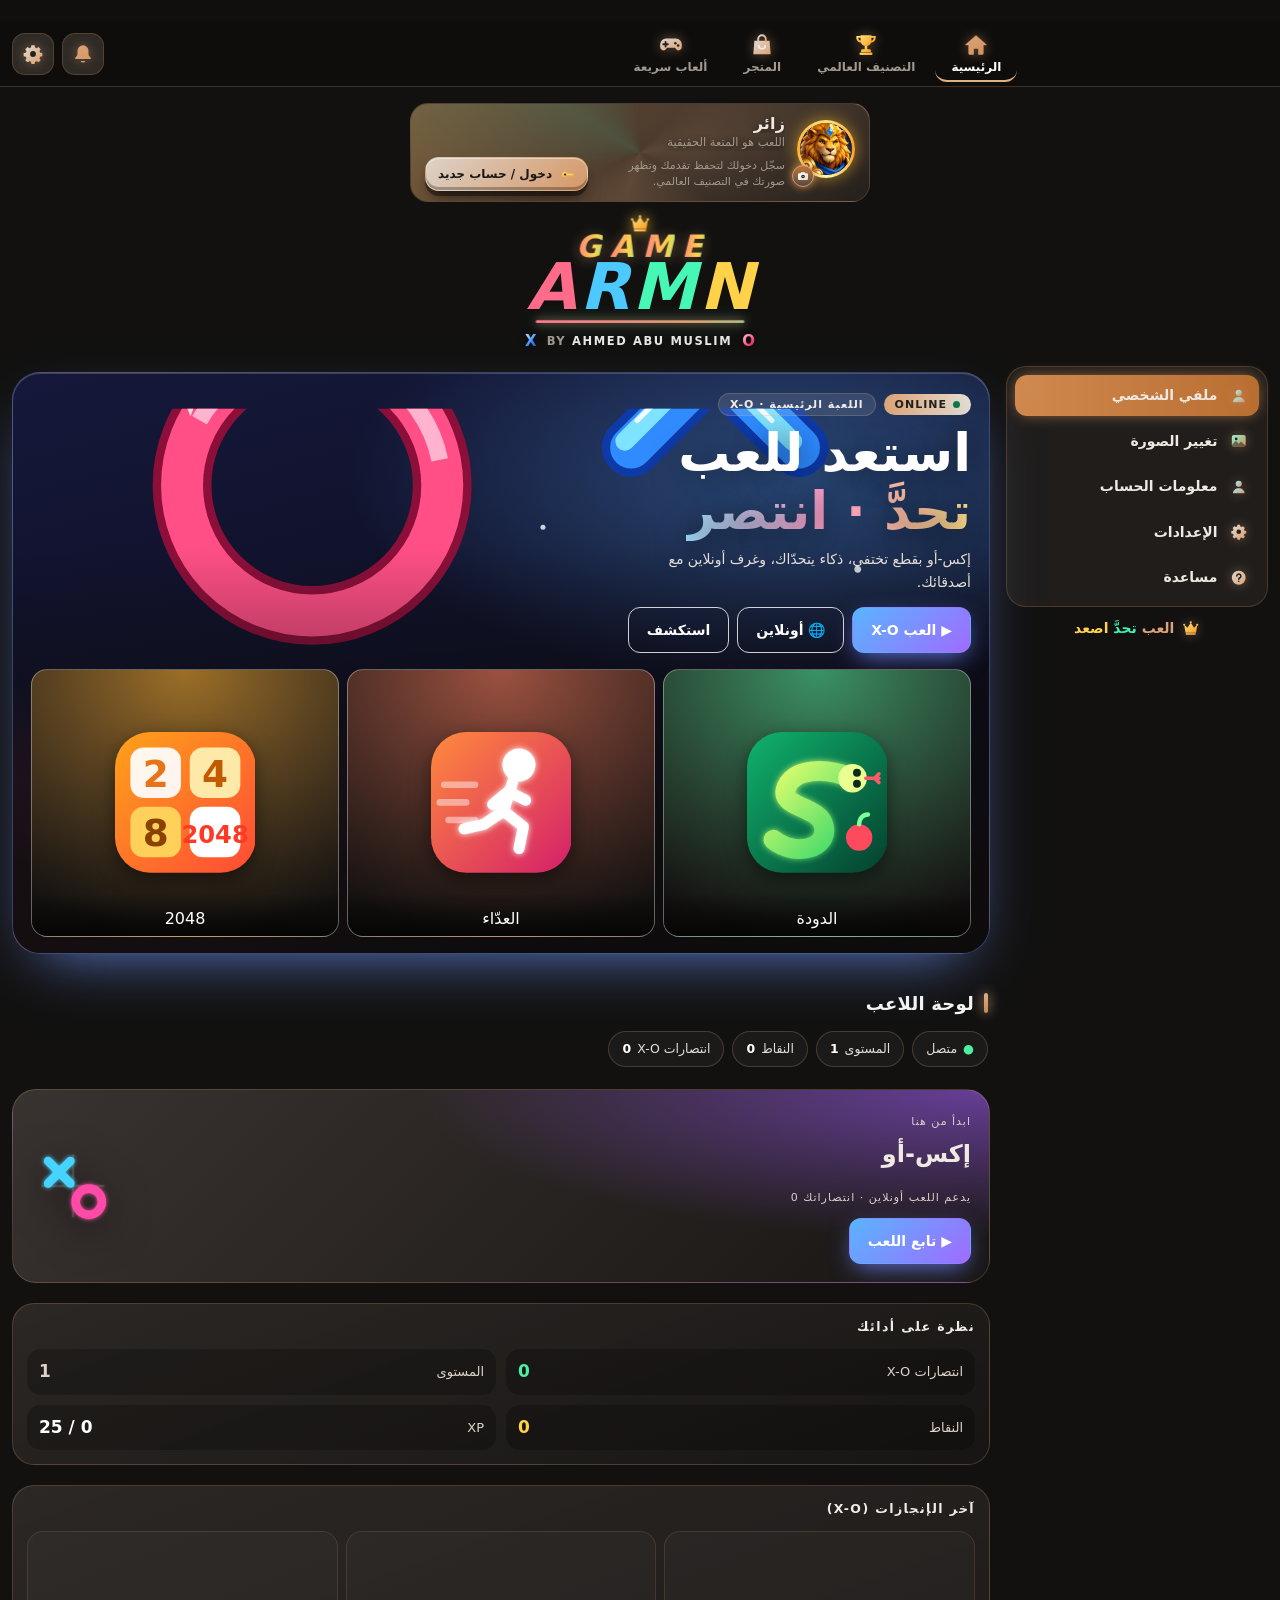
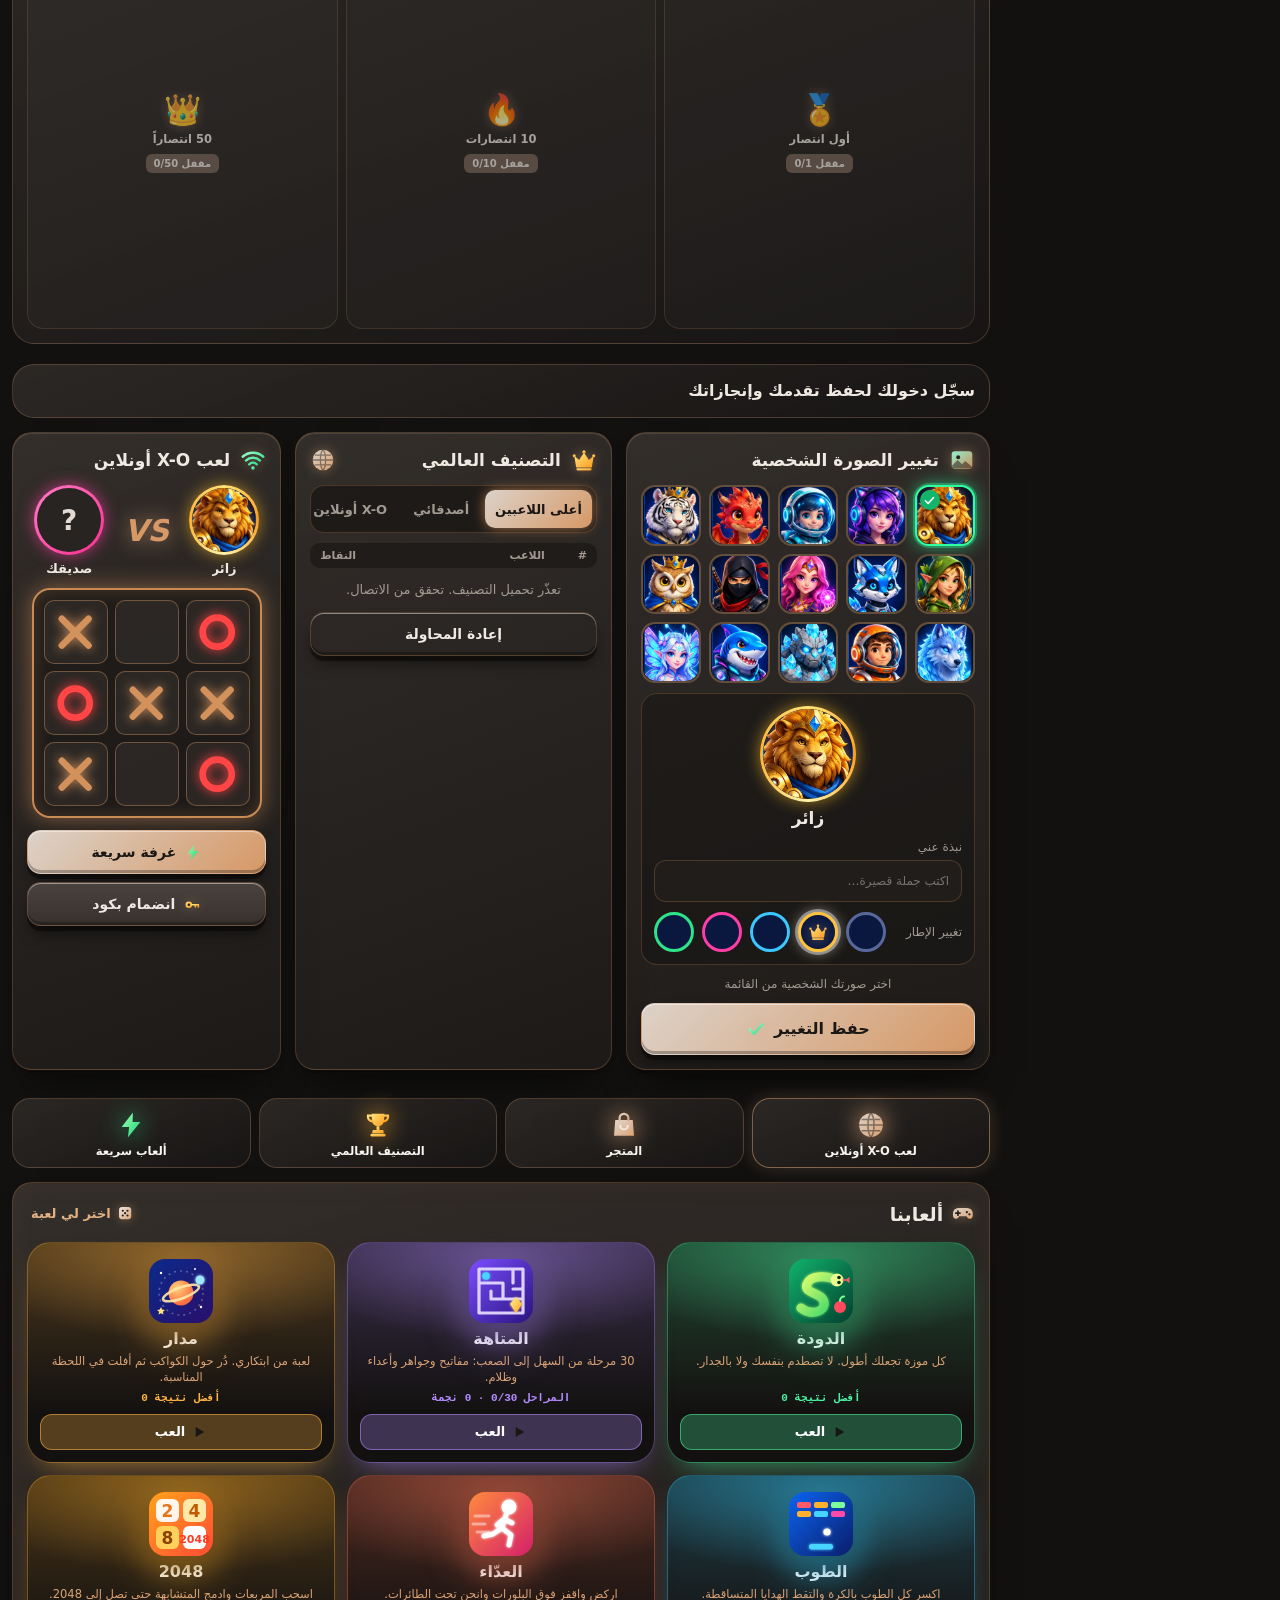
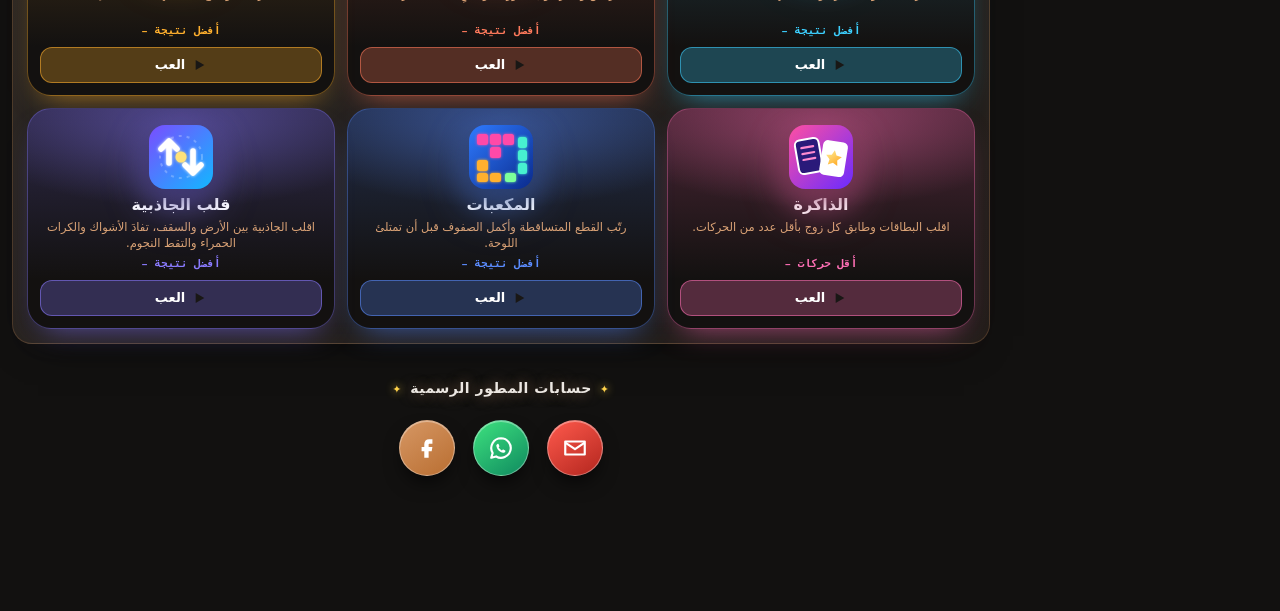
==== commit 60d34c93: "Install game files" ====
--- a/index.html
+++ b/index.html
@@ -1491,6 +1491,29 @@
 .pm-scene svg{transform:translateY(22px) scale(.86)!important}
 
 </style>
+<style id="armn-final">
+/* X-O board: no sticky white hover on touch, dark crystal glass cells */
+#xo .board{background:rgba(8,16,48,.55)!important;border-color:rgba(120,170,255,.35)!important}
+#xo .cell,#xo .cell:focus,#xo .cell:focus-visible{background:linear-gradient(160deg,rgba(34,66,160,.88),rgba(14,28,86,.92))!important;border:1px solid rgba(140,190,255,.3)!important;outline:none!important;box-shadow:none!important;-webkit-tap-highlight-color:transparent}
+#xo .cell:not(.fX):not(.fO):hover,#xo .cell:not(.fX):not(.fO):active{background:linear-gradient(160deg,rgba(34,66,160,.88),rgba(14,28,86,.92))!important}
+@media(hover:hover) and (pointer:fine){#xo .cell:not(.fX):not(.fO):hover{background:linear-gradient(160deg,rgba(90,150,255,.34),rgba(30,60,150,.45))!important;border-color:#7fb4ff!important}}
+#xo .cell::before,#xo .cell::after{background:none!important}
+/* crystal home hero + profile */
+.pm-hero{background:radial-gradient(70% 55% at 80% 18%,rgba(90,170,255,.38),transparent 65%),radial-gradient(60% 50% at 8% 88%,rgba(255,90,150,.32),transparent 70%),linear-gradient(165deg,#15183a,#0b0c1c 72%)!important;box-shadow:0 24px 60px -28px rgba(110,150,255,.9),inset 0 1px 0 rgba(255,255,255,.18)!important;border-color:rgba(160,200,255,.3)!important}
+.pm-hero h2 em{background:linear-gradient(90deg,#9fe0ff,#ff9cc6,#ffe08a)!important;-webkit-background-clip:text;background-clip:text}
+.pm-btn.solid{background:linear-gradient(135deg,#59b4ff,#a06bff)!important;border-color:transparent!important;box-shadow:0 8px 24px -6px rgba(110,130,255,.85)!important}
+.pf-hero{background:linear-gradient(160deg,rgba(120,170,255,.14),rgba(255,120,180,.08))!important;border-radius:26px;border:1px solid rgba(170,205,255,.28);backdrop-filter:blur(8px)}
+.pf-cover{background:linear-gradient(120deg,#1e3a8a,#7c3aed,#db2777,#0ea5e9)!important;background-size:300% 300%;animation:armnCry 9s ease-in-out infinite}
+.pf-s{background:linear-gradient(160deg,rgba(255,255,255,.1),rgba(255,255,255,.02))!important;border-color:rgba(170,205,255,.3)!important;clip-path:polygon(10% 0,100% 0,100% 88%,90% 100%,0 100%,0 12%)}
+.pf-g{background:rgba(120,160,255,.08)!important;border-color:rgba(170,205,255,.22)!important}
+.pf-lv{background:linear-gradient(135deg,#9fe0ff,#c9a6ff)!important;color:#10143a!important}
+.pm-hero h2 em{-webkit-background-clip:text!important;background-clip:text!important;color:transparent!important}
+.hl-by .x,.hl-by .o{-webkit-box-reflect:none!important;font-weight:900;background-clip:text;-webkit-background-clip:text;color:transparent!important;text-shadow:none!important;filter:drop-shadow(0 1px 3px rgba(0,0,0,.5))}
+.hl-by .x{background-image:linear-gradient(135deg,#d6f4ff,#3d8bff 55%,#1739a8)}
+.hl-by .o{background-image:linear-gradient(135deg,#ffe0ea,#ff4f86 55%,#8c0f3a)}
+@keyframes armnCry{50%{background-position:100% 50%}}
+@media(prefers-reduced-motion:reduce){.pf-cover{animation:none}}
+</style>
 </head>
 <body>
 <noscript><p style="font-family:sans-serif;color:#e7eef1;background:#0c1318;padding:24px;margin:0">GAME A R M N needs JavaScript enabled. | تحتاج اللعبة إلى تفعيل جافاسكربت.</p></noscript>
@@ -7798,11 +7821,10 @@
     '<linearGradient id="pmfd" x1="0" y1="0" x2="0" y2="1"><stop offset="0" stop-color="#fff" stop-opacity=".35"/><stop offset="1" stop-color="#fff" stop-opacity="0"/></linearGradient>' +
     '<mask id="pmfm" maskUnits="userSpaceOnUse" x="0" y="0" width="400" height="440"><rect width="400" height="440" fill="url(#pmfd)"/></mask>' +
     '<filter id="pmgl" x="-40%" y="-40%" width="180%" height="180%"><feGaussianBlur stdDeviation="9" result="b"/><feMerge><feMergeNode in="b"/><feMergeNode in="b"/><feMergeNode in="SourceGraphic"/></feMerge></filter>' +
-    '<g id="pmX"><path d="M262 92L342 172M342 92L262 172" stroke="url(#pmgx)" stroke-width="26" stroke-linecap="round" fill="none"/><path d="M262 92L342 172M342 92L262 172" stroke="url(#pmsh)" stroke-width="8" stroke-linecap="round" fill="none" transform="translate(-4,-5)"/></g>' +
-    '<g id="pmO"><circle cx="110" cy="190" r="62" fill="none" stroke="url(#pmgo)" stroke-width="24"/><path d="M62 170A52 52 0 0 1 120 138" fill="none" stroke="url(#pmsh)" stroke-width="7" stroke-linecap="round"/></g></defs>' +
-    '<g stroke="rgba(150,190,255,.16)" stroke-width="1" fill="none"><path d="M0 300H400M0 330H400M0 372H400M0 430H400"/><path d="M200 262L-60 440M200 262L60 440M200 262L180 440M200 262L220 440M200 262L340 440M200 262L460 440"/></g>' +
-    '<g class="xg"><g filter="url(#pmgl)" opacity=".55"><use href="#pmX"/></g><use href="#pmX"/><g mask="url(#pmfm)" opacity=".5" transform="translate(0,332) scale(1,-1)"><use href="#pmX"/></g></g>' +
-    '<g class="og"><g filter="url(#pmgl)" opacity=".55"><use href="#pmO"/></g><use href="#pmO"/><g mask="url(#pmfm)" opacity=".5" transform="translate(0,452) scale(1,-1)"><use href="#pmO"/></g></g>' +
+    '<g id="pmX"><path d="M262 92L342 172M342 92L262 172" stroke="#0e3aa8" stroke-width="28" stroke-linecap="round" fill="none"/><path d="M262 92L342 172M342 92L262 172" stroke="#2f8bff" stroke-width="20" stroke-linecap="round" fill="none"/><path d="M262 92L342 172M342 92L262 172" stroke="#7fe3ff" stroke-width="9" stroke-linecap="round" fill="none" transform="translate(-3,-3)"/><path d="M262 92L342 172M342 92L262 172" stroke="#fff" stroke-opacity=".9" stroke-width="2.4" stroke-linecap="round" stroke-dasharray="16 70" fill="none" transform="translate(-5,-5)"/></g>' +
+    '<g id="pmO"><circle cx="110" cy="190" r="62" fill="none" stroke="#8c0f3a" stroke-width="28"/><circle cx="110" cy="190" r="62" fill="none" stroke="#ff4f86" stroke-width="20"/><circle cx="110" cy="190" r="62" fill="none" stroke="#ffb3cf" stroke-width="8" stroke-dasharray="150 240" transform="rotate(-150 110 190)"/><circle cx="110" cy="190" r="62" fill="none" stroke="#fff" stroke-opacity=".9" stroke-width="2.4" stroke-dasharray="18 372" transform="rotate(-120 110 190)"/></g></defs>' +
+    '<g class="xg"><use href="#pmX"/><path d="M350 84l3 8 8 3-8 3-3 8-3-8-8-3 8-3z" fill="#bfeaff"/></g>' +
+    '<g class="og"><use href="#pmO"/><path d="M52 138l2.6 7 7 2.6-7 2.6-2.6 7-2.6-7-7-2.6 7-2.6z" fill="#ffd6e4"/></g>' +
     '<g fill="#fff" opacity=".8"><circle cx="40" cy="60" r="1.6"/><circle cx="170" cy="40" r="1.2"/><circle cx="370" cy="230" r="1.6"/><circle cx="220" cy="210" r="1.2"/><circle cx="60" cy="300" r="1.4"/></g></svg>';
   function heroHtml() {
     var thumbs = FEATURED.slice(0, 3).map(function (id) {
@@ -7968,8 +7990,8 @@
 @keyframes lgPulse{0%,100%{filter:drop-shadow(0 0 6px var(--g1,rgba(255,210,74,.55)))}50%{filter:drop-shadow(0 0 16px var(--g1,rgba(255,210,74,.9)))}}
 .hl-g span{background:linear-gradient(100deg,#ff6b8a,#ffd24a,#47f7b6,#4cc9ff,#ff6b8a)!important;background-size:300% 100%!important;-webkit-background-clip:text!important;background-clip:text!important;color:transparent!important;-webkit-text-fill-color:transparent!important;animation:lgShift 6s linear infinite,lgPulse 2.8s ease-in-out infinite!important;animation-delay:calc(var(--i)*-.4s)!important}
 .hl-a span:nth-child(1){color:#ff6b8a;--gl:255,107,138}.hl-a span:nth-child(2){color:#4cc9ff;--gl:76,201,255}.hl-a span:nth-child(3){color:#47f7b6;--gl:71,247,182}.hl-a span:nth-child(4){color:#ffd24a;--gl:255,210,74}
-.hl-by .x{color:#3d8bff;text-shadow:0 0 8px #3d8bff,0 0 18px #2f7bff;-webkit-box-reflect:below -2px linear-gradient(transparent 30%,rgba(61,139,255,.45))}
-.hl-by .o{color:#ff4a4a;text-shadow:0 0 8px #ff4a4a,0 0 18px #ee3b3b;-webkit-box-reflect:below -2px linear-gradient(transparent 30%,rgba(255,74,74,.45))}
+.hl-by .x{color:#3d8bff;text-shadow:0 0 8px #3d8bff,0 0 18px #2f7bff;-webkit-box-reflect:none}
+.hl-by .o{color:#ff4a4a;text-shadow:0 0 8px #ff4a4a,0 0 18px #ee3b3b;-webkit-box-reflect:none}
 .pm-scene .xg{animation:pmFloat 7s ease-in-out infinite,sceneGlow 3s ease-in-out infinite!important}
 .pm-scene .og{animation:pmFloat 8s ease-in-out -3s infinite,sceneGlow 3.4s ease-in-out -1s infinite!important}
 @keyframes sceneGlow{0%,100%{opacity:.88}50%{opacity:1}}
@@ -8004,5 +8026,15 @@
 #xo:not(.online-room) .board{width:min(100%,max(300px,calc(100dvh - 240px)),780px)!important;padding:2.2%!important;gap:2%!important}
 #xo:not(.online-room) .arena{min-height:0!important}
 </style>
+<style id="armn-xo-final">
+#xo .board .cell,#xo .board .cell:hover,#xo .board .cell:active,#xo .board .cell:focus,#xo .board .cell:focus-visible,#xo .board .cell:not(.fX):not(.fO):hover,#xo .board .cell:not(.fX):not(.fO):active{background:#16295e!important;background-image:none!important;border:1px solid rgba(140,190,255,.28)!important;box-shadow:none!important;outline:none!important;transform:none!important;filter:none!important;transition:none!important;-webkit-tap-highlight-color:transparent!important;-webkit-appearance:none;appearance:none;overflow:hidden}
+#xo .board .cell *,#xo .board .cell .mk,#xo .board .cell svg{filter:none!important;background:none!important;box-shadow:none!important}
+#xo .board .cell>i.pk{background:rgba(255,255,255,.42)!important}#xo .board .cell>i.pk2{background:#fff!important}
+#xo .board .cell.old .mk{animation:none!important;opacity:.45}
+#xo .board .cell.win.fX{background:#1d3f9c!important;border-color:#3b82f6!important}
+#xo .board .cell.win.fO{background:#5a1a2e!important;border-color:#ef4444!important}
+#xo .board .cell.tapglow{box-shadow:0 0 14px 1px rgba(110,170,255,.5)!important;border-color:#7fb4ff!important}
+</style>
+<script id="armn-xo-final-js">(function(){try{var b=document.getElementById('board');if(!b)return;var t;b.addEventListener('pointerdown',function(e){var c=e.target.closest&&e.target.closest('.cell');if(!c)return;c.classList.add('tapglow');clearTimeout(c._t);c._t=setTimeout(function(){c.classList.remove('tapglow')},260)},true);}catch(e){}})();</script>
 </body>
 </html>
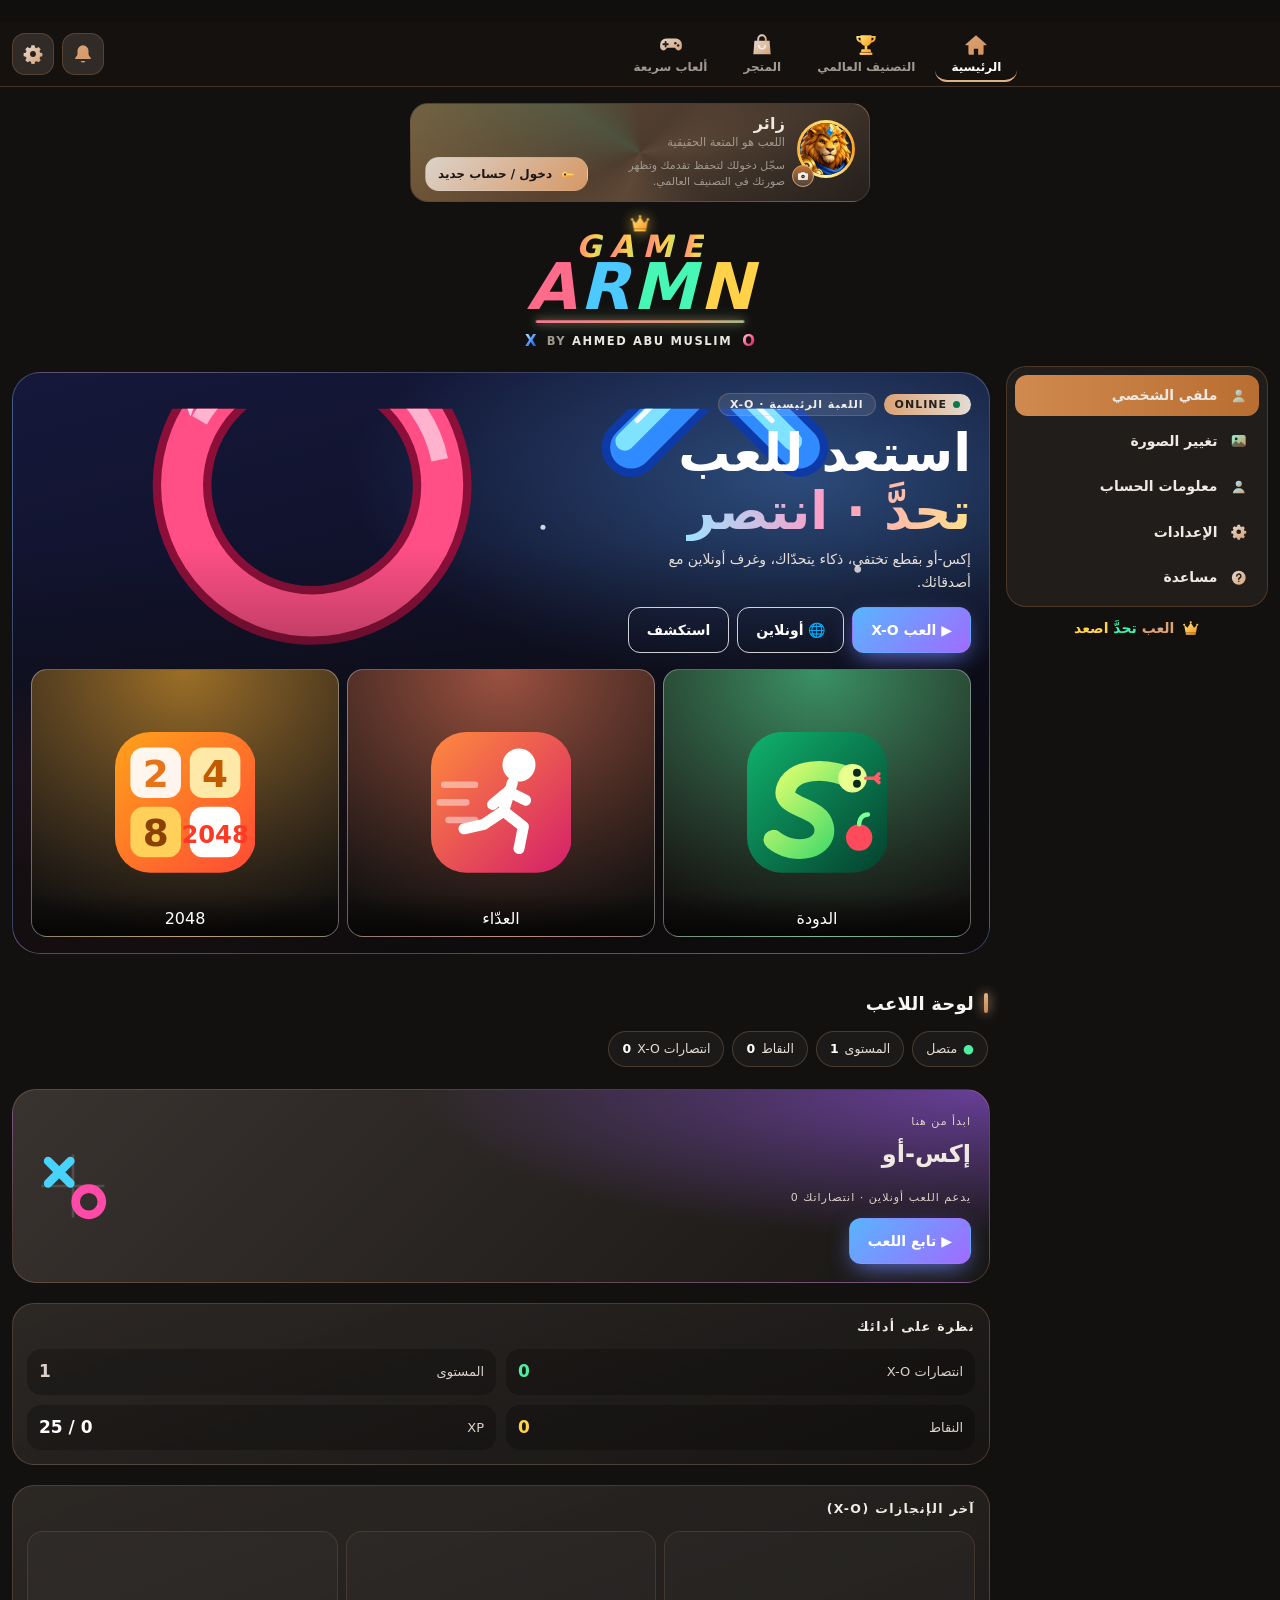
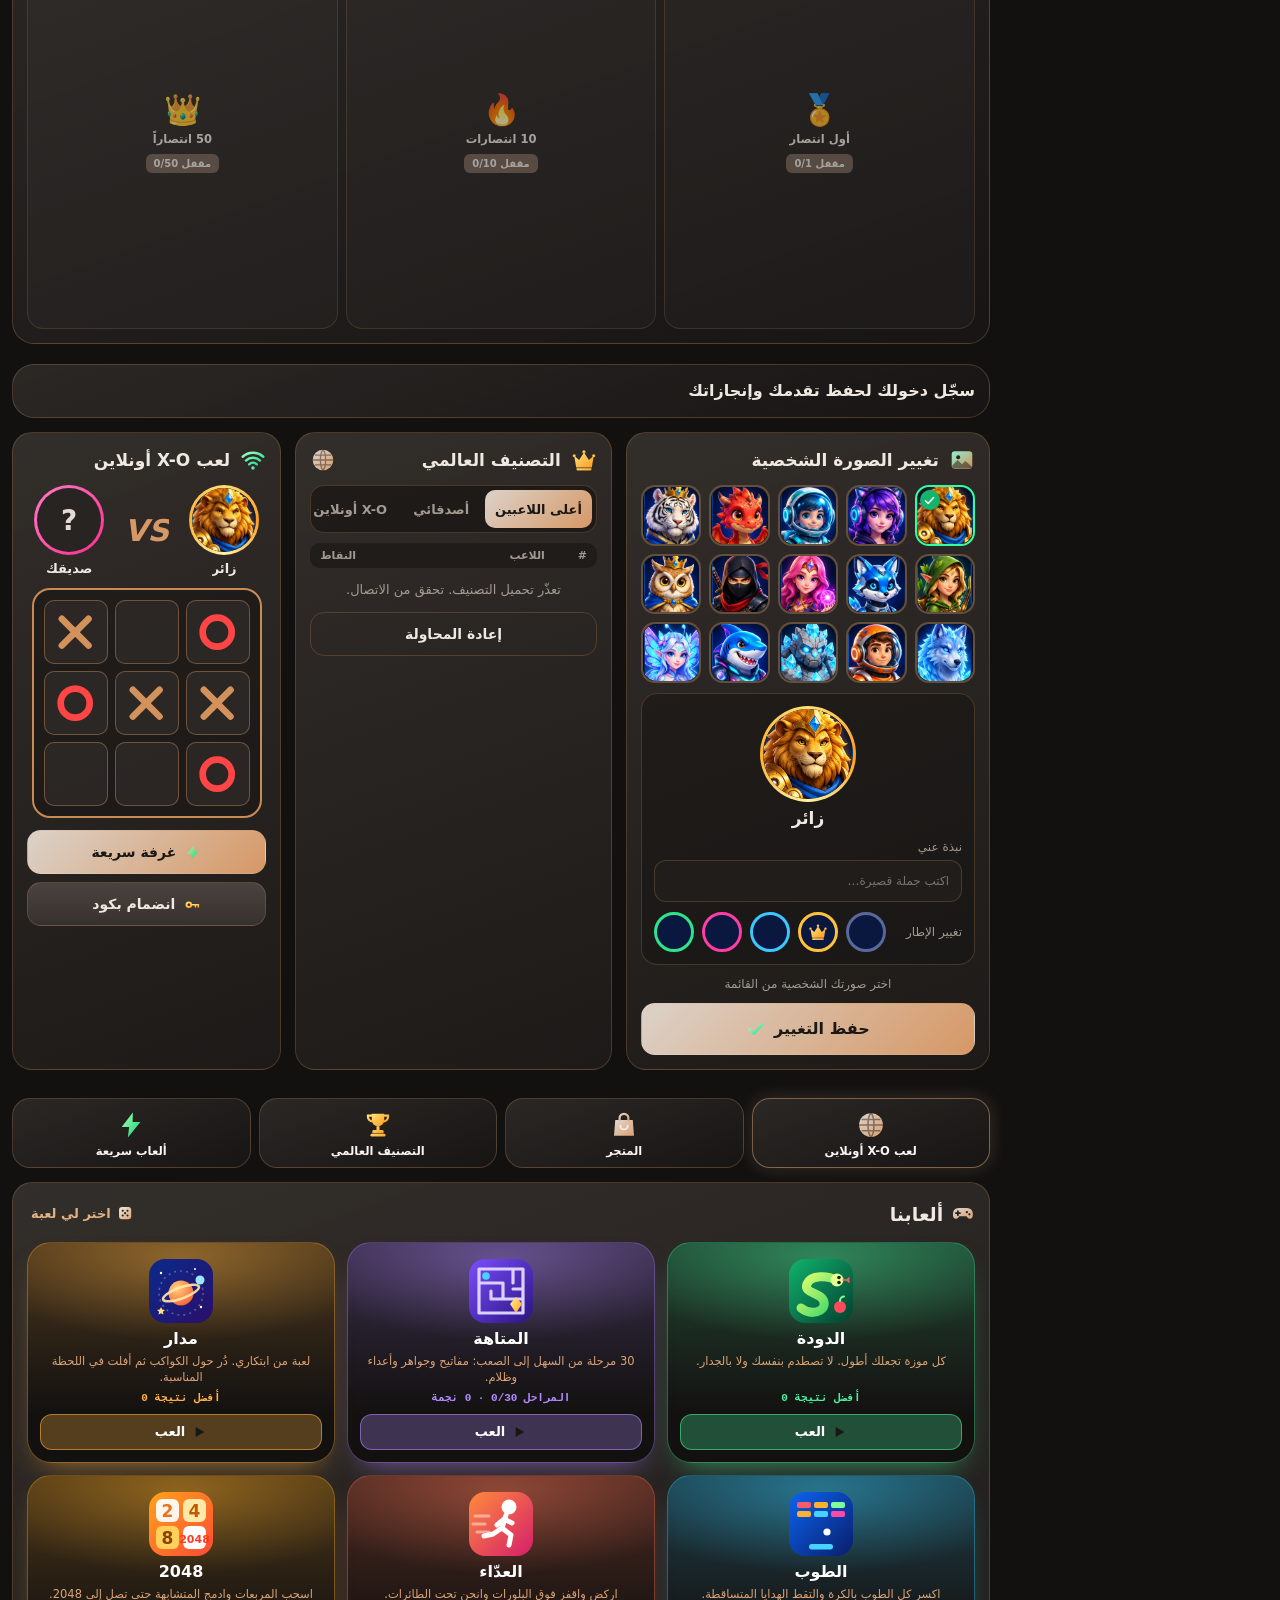
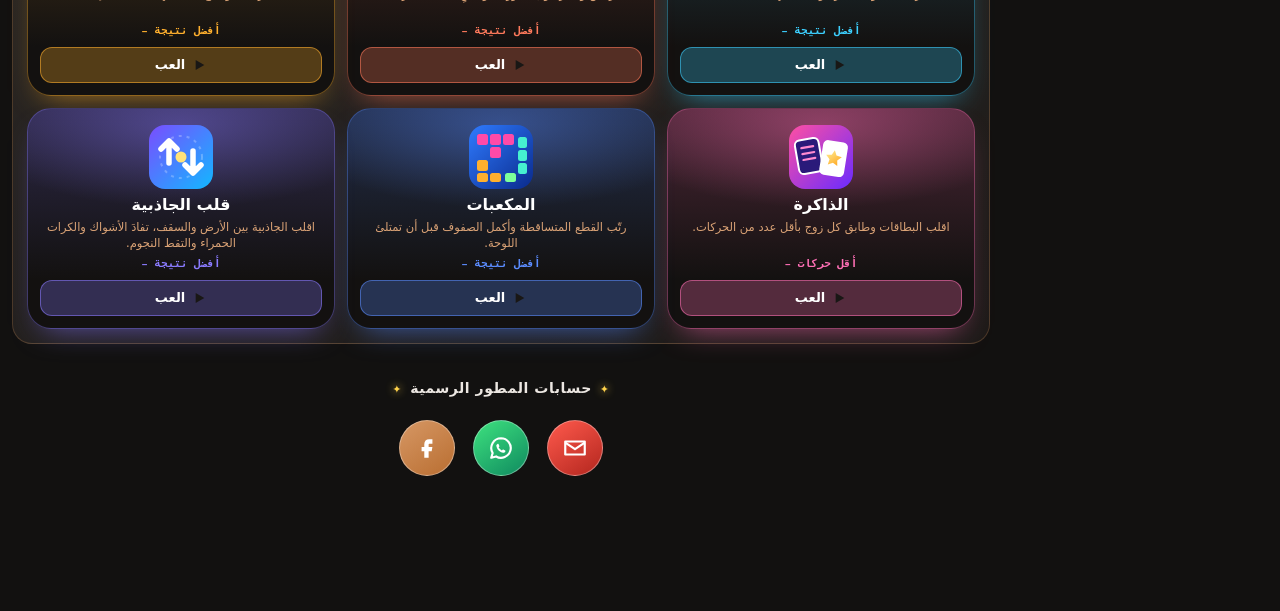
==== commit 4e7564f4: "Install game files" ====
--- a/index.html
+++ b/index.html
@@ -41,6 +41,45 @@
 <meta name="twitter:description" content="GAME A R M N — 10 free modern games (X-O, Snake, Maze, Orbit, Bricks, Runner, 2048, Memory, Blocks, Gravity Flip). Arabic & English, touch, 60 FPS, works offline. By Ahmed Abu Muslim.">
 <!-- After hosting, add:  <link rel="canonical" href="YOUR-URL">  <meta property="og:url" content="YOUR-URL">  and your Search Console verification meta tag. -->
 <script type="application/ld+json">{"@context": "https://schema.org", "@type": ["WebApplication", "VideoGame"], "name": "GAME A R M N", "alternateName": ["GAME ARMN", "ARMN GAME", "Game armn", "ألعاب أحمد أبو مسلم", "العاب احمد ابو مسلم"], "description": "A free collection of 10 modern browser games: online vanishing X-O, Snake, 30-level Maze, Orbit, Bricks, Runner, 2048, Memory, Blocks and Gravity Flip. Works offline, touch-friendly, 60 FPS, Arabic and English.", "applicationCategory": "GameApplication", "genre": "Arcade", "operatingSystem": "Any (modern web browser)", "browserRequirements": "Requires JavaScript and HTML5 canvas", "inLanguage": ["ar", "en"], "isAccessibleForFree": true, "offers": {"@type": "Offer", "price": "0", "priceCurrency": "USD"}, "author": {"@type": "Person", "name": "Ahmed Abu Muslim"}, "creator": {"@type": "Person", "name": "Ahmed Abu Muslim"}, "copyrightHolder": {"@type": "Person", "name": "Ahmed Abu Muslim"}, "copyrightYear": 2026, "license": "https://opensource.org/licenses/MIT", "playMode": "SinglePlayer", "gamePlatform": "Web browser"}</script>
+<script id="armn-perf-core">
+/* GAME ARMN — performance core: frame-rate governor (30/60/90) + modes (lite / normal / ultra).
+   Wraps requestAnimationFrame BEFORE any other script runs, so every game loop obeys the chosen cap. */
+(function(){
+  var KEY='armn:perf', root=document.documentElement, st={fps:60,mode:'normal'};
+  try{var j=JSON.parse(localStorage.getItem(KEY)||'null');if(j){if(j.fps===30||j.fps===60||j.fps===90)st.fps=j.fps;if(j.mode==='lite'||j.mode==='ultra'||j.mode==='normal')st.mode=j.mode}
+    else{var weak=(navigator.hardwareConcurrency||8)<=4||(navigator.deviceMemory||8)<=2;if(weak)st.mode='lite'}}catch(e){}
+  var nraf=window.requestAnimationFrame.bind(window), q=new Map(), nid=0, pending=0, last=0;
+  function ivl(){ if(st.fps>=90) return 0; return (1000/st.fps)*0.7; }
+  function tick(ts){
+    pending=0; var iv=ivl();
+    if(iv && last && ts-last<iv){ if(q.size){pending=1;nraf(tick)} return; }
+    last=ts; var list=Array.from(q); q.clear();
+    for(var i=0;i<list.length;i++){ try{ list[i][1](ts) }catch(e){ setTimeout(function(er){throw er}.bind(null,e)) } }
+    if(q.size&&!pending){pending=1;nraf(tick)}
+  }
+  window.requestAnimationFrame=function(cb){ var id=++nid; q.set(id,cb); if(!pending){pending=1;nraf(tick)} return id };
+  window.cancelAnimationFrame=function(id){ q.delete(id) };
+  function apply(){
+    root.classList.toggle('perf-lite',st.mode==='lite');
+    root.classList.toggle('perf-ultra',st.mode==='ultra');
+    root.classList.toggle('d3-off',st.mode==='lite');
+    root.setAttribute('data-fps',String(st.fps));
+    try{document.dispatchEvent(new CustomEvent('armnperf',{detail:{fps:st.fps,mode:st.mode}}))}catch(e){}
+  }
+  /* canvas glow (shadowBlur) is the most expensive 2D operation in the games: halve it in normal mode, drop it in lite, keep it full in ultra */
+  try{
+    var P2=CanvasRenderingContext2D.prototype,d=Object.getOwnPropertyDescriptor(P2,'shadowBlur');
+    if(d&&d.set){Object.defineProperty(P2,'shadowBlur',{configurable:true,enumerable:d.enumerable,get:d.get,
+      set:function(v){var m=st.mode==='lite'?0:(st.mode==='ultra'?1:0.5);d.set.call(this,(+v||0)*m)}})}
+  }catch(e){}
+  window.ARMN_PERF={
+    get:function(){return {fps:st.fps,mode:st.mode}},
+    set:function(o){ if(o.fps===30||o.fps===60||o.fps===90)st.fps=o.fps; if(o.mode==='lite'||o.mode==='ultra'||o.mode==='normal')st.mode=o.mode;
+      try{localStorage.setItem(KEY,JSON.stringify(st))}catch(e){} apply(); }
+  };
+  apply();
+})();
+</script>
 <script async src="https://pagead2.googlesyndication.com/pagead/js/adsbygoogle.js?client=ca-pub-1394927920038850"
      crossorigin="anonymous"></script>
 <style>[hidden]{display:none!important}html,body{margin:0}</style>
@@ -1285,6 +1324,7 @@
     linear-gradient(90deg,rgba(219,163,118,.045) 1px,transparent 1px) 0 0/44px 44px;
   -webkit-mask-image:linear-gradient(#000 60%,transparent);mask-image:linear-gradient(#000 60%,transparent)}
 .app,#hub{position:relative;z-index:1}
+html.dr-open .app,html.dr-open .app .screen,html.dr-open #xo{z-index:auto!important}
 
 /* ---------- section headings ---------- */
 .pm-sec{margin:22px 0 0}
@@ -1514,9 +1554,29 @@
 @keyframes armnCry{50%{background-position:100% 50%}}
 @media(prefers-reduced-motion:reduce){.pf-cover{animation:none}}
 </style>
+<style id="armn-plasma-css">
+/* ===== calm plasma ambience: three huge soft colour clouds drifting very slowly (transform-only = GPU cheap) ===== */
+#armnPlasma{position:fixed;inset:0;z-index:0;pointer-events:none;overflow:hidden;opacity:.55;contain:strict}
+#armnPlasma i{position:absolute;display:block;border-radius:50%;will-change:transform;mix-blend-mode:screen}
+#armnPlasma i:nth-child(1){width:70vmax;height:70vmax;left:-22vmax;top:-18vmax;background:radial-gradient(circle,rgba(219,150,92,.34) 0,rgba(219,150,92,.12) 38%,transparent 68%);animation:plA 52s ease-in-out infinite alternate}
+#armnPlasma i:nth-child(2){width:62vmax;height:62vmax;right:-24vmax;top:18vh;background:radial-gradient(circle,rgba(86,190,196,.26) 0,rgba(86,190,196,.09) 40%,transparent 68%);animation:plB 64s ease-in-out infinite alternate}
+#armnPlasma i:nth-child(3){width:58vmax;height:58vmax;left:8vw;bottom:-30vmax;background:radial-gradient(circle,rgba(238,120,104,.22) 0,rgba(238,120,104,.07) 40%,transparent 68%);animation:plC 76s ease-in-out infinite alternate}
+@keyframes plA{0%{transform:translate3d(0,0,0) scale(1)}50%{transform:translate3d(14vw,10vh,0) scale(1.12)}100%{transform:translate3d(4vw,22vh,0) scale(.95)}}
+@keyframes plB{0%{transform:translate3d(0,0,0) scale(1.05)}50%{transform:translate3d(-16vw,12vh,0) scale(.92)}100%{transform:translate3d(-6vw,-10vh,0) scale(1.1)}}
+@keyframes plC{0%{transform:translate3d(0,0,0) scale(1)}50%{transform:translate3d(18vw,-14vh,0) scale(1.15)}100%{transform:translate3d(-8vw,-6vh,0) scale(1.02)}}
+/* gentle plasma shimmer on cards when hovered / focused */
+@media (hover:hover){.gc,.pc{transition:box-shadow .5s ease,border-color .5s ease}
+ .gc:hover{box-shadow:0 0 0 1px rgba(110,200,205,.25),0 8px 34px -8px rgba(219,150,92,.35),0 0 46px -12px rgba(86,190,196,.35)}}
+/* off in Lite mode, in immersive full-screen games, and for people who prefer reduced motion */
+html.perf-lite #armnPlasma,html.imm #armnPlasma{display:none}
+html.perf-lite #armnPlasma i,html.imm #armnPlasma i{animation:none!important}
+@media (prefers-reduced-motion:reduce){#armnPlasma i{animation:none!important}}
+@media (max-width:700px){#armnPlasma{opacity:.45}#armnPlasma i:nth-child(3){display:none}}
+</style>
 </head>
 <body>
 <noscript><p style="font-family:sans-serif;color:#e7eef1;background:#0c1318;padding:24px;margin:0">GAME A R M N needs JavaScript enabled. | تحتاج اللعبة إلى تفعيل جافاسكربت.</p></noscript>
+<div id="armnPlasma" aria-hidden="true"><i></i><i></i><i></i></div>
 <canvas id="fx" aria-hidden="true"></canvas>
 <div class="scrim" id="scrim"></div>
 <div class="app">
@@ -2784,7 +2844,7 @@
 
 /* ---------- Snake: 60 FPS canvas, smooth interpolation ---------- */
 const SN=(()=>{
-  const opts=Object.assign({size:20,speed:'normal',walls:'solid',obst:false,power:true,ramp:true,dpad:COARSE,fps:true,skin:'mint',haptic:true},store.get('snake-opts',{}));
+  const opts=Object.assign({size:20,speed:'normal',walls:'solid',obst:false,power:true,ramp:true,dpad:false,fps:true,skin:'mint',haptic:true},store.get('snake-opts',{}));
   const buzz=ms=>{if(opts.haptic&&navigator.vibrate){try{navigator.vibrate(ms)}catch(e){}}};
   const STEP={chill:150,normal:112,fast:82,insane:56};
   const cv=$('#cv'),ctx=cv.getContext('2d'),wrap=$('#cvWrap'),ov=$('#snOv');
@@ -3025,7 +3085,7 @@
 /* ---------- Maze: 30 levels, 60 FPS ---------- */
 const MZ=(()=>{
   const SPEED=6.2,VIEW=15,DIRS=[[1,0],[-1,0],[0,1],[0,-1]];
-  const opts=Object.assign({lives:3,hints:true,map:true,fog:true,unlock:false,dpad:COARSE,fps:true},store.get('maze-opts',{}));
+  const opts=Object.assign({lives:3,hints:true,map:true,fog:true,unlock:false,dpad:false,fps:true},store.get('maze-opts',{}));
   let prog=store.get('maze-prog',null);
   if(!prog||!Array.isArray(prog.stars)||prog.stars.length!==30)prog={stars:Array(30).fill(0),time:Array(30).fill(0)};
   if(!Array.isArray(prog.time))prog.time=Array(30).fill(0);
@@ -3739,7 +3799,7 @@
   const id=def.id,pair=p=>lang==='ar'?p[0]:p[1];
   const esc=s=>String(s).replace(/&/g,'&amp;').replace(/</g,'&lt;').replace(/"/g,'&quot;');
   const lbl=p=>'<span data-ar="'+esc(p[0])+'" data-en="'+esc(p[1])+'">'+esc(pair(p))+'</span>';
-  const opts=Object.assign({fps:true,haptic:true,dpad:COARSE},def.opts||{},store.get(id+'-opts',{}));
+  const opts=Object.assign({fps:true,haptic:true,dpad:false,padsize:'m'},def.opts||{},store.get(id+'-opts',{}));
   if(def.css)ARC_CSS+=def.css+'\n';
   /* home card */
   const card=document.createElement('a');card.className='gcard';card.href='#'+id;
@@ -3751,6 +3811,20 @@
   const ui=(def.ui||[]).map(o=>o.type==='seg'
     ?'<div class="og"><span class="og-l">'+lbl(o.l)+'</span><div class="seg" data-game="'+id+'" data-opt="'+o.k+'">'+o.v.map(v=>'<button data-v="'+v[0]+'">'+lbl(v[1])+'</button>').join('')+'</div></div>'
     :'<div class="trow">'+lbl(o.l)+'<button class="tgl" data-game="'+id+'" data-opt="'+o.k+'" role="switch" aria-checked="true" aria-label="'+esc(pair(o.l))+'"></button></div>').join('');
+  const PADIC={
+    l:'<svg viewBox="0 0 24 24"><path d="M15 5l-7 7 7 7"/></svg>',r:'<svg viewBox="0 0 24 24"><path d="M9 5l7 7-7 7"/></svg>',
+    u:'<svg viewBox="0 0 24 24"><path d="M5 15l7-7 7 7"/></svg>',d:'<svg viewBox="0 0 24 24"><path d="M5 9l7 7 7-7"/></svg>',
+    rot:'<svg viewBox="0 0 24 24"><path d="M20 12a8 8 0 11-2.8-6.1"/><path d="M20 4v5h-5"/></svg>',
+    drop:'<svg viewBox="0 0 24 24"><path d="M6 5l6 6 6-6M6 12l6 6 6-6"/></svg>',
+    hold:'<svg viewBox="0 0 24 24"><rect x="5" y="5" width="14" height="14" rx="3"/><path d="M9 12h6"/></svg>',
+    go:'<svg viewBox="0 0 24 24"><circle cx="12" cy="12" r="6"/></svg>'};
+  const gpadHtml=()=>{
+    if(!def.pad)return '';
+    const grp=a=>'<div class="gg">'+(a||[]).map((b,i)=>'<button type="button" class="'+(b.w?'wide ':'')+'" data-k="'+b.k+'" data-rep="'+(b.rep||0)+'" aria-label="'+esc(pair(b.t))+'">'+PADIC[b.ic]+'<small>'+lbl(b.t)+'</small></button>').join('')+'</div>';
+    const all=[].concat(def.pad.l||[],def.pad.c||[],def.pad.r||[]);
+    const u=all.reduce((a,b)=>a+(b.w?1.45:1),0);
+    return '<div class="gpad" hidden style="--n:'+all.length+';--u:'+u+'">'+grp(def.pad.l)+grp(def.pad.c)+grp(def.pad.r)+'</div>';
+  };
   const tg=(k,key)=>'<div class="trow"><span data-i18n="'+key+'"></span><button class="tgl" data-game="'+id+'" data-opt="'+k+'" role="switch" aria-checked="true" data-i18n-aria="'+key+'"></button></div>';
   const sec=document.createElement('section');sec.id=id;sec.className='screen arc-scr';sec.hidden=true;
   sec.style.setProperty('--acc','var(--'+def.color+')');
@@ -3760,9 +3834,11 @@
     '<div class="ov" id="'+id+'-ov"><div><h2></h2><p></p><div class="big" hidden></div><button class="btn primary"></button></div></div></div></div>'+
     '<div class="row mid"><button class="btn" data-a="pause" data-i18n="pause"></button><button class="btn" data-a="restart" data-i18n="restart"></button>'+
     (def.buttons||[]).map((b,i)=>'<button class="btn" data-a="x'+i+'">'+lbl(b.t)+'</button>').join('')+'</div>'+
-    (def.dpad?'<div class="dpad"><button class="u" data-d="up" aria-label="Up"><svg viewBox="0 0 24 24"><path d="M6 15l6-6 6 6"/></svg></button><button class="l" data-d="left" aria-label="Left"><svg viewBox="0 0 24 24"><path d="M15 6l-6 6 6 6"/></svg></button><button class="d" data-d="down" aria-label="Down"><svg viewBox="0 0 24 24"><path d="M6 9l6 6 6-6"/></svg></button><button class="r" data-d="right" aria-label="Right"><svg viewBox="0 0 24 24"><path d="M9 6l6 6-6 6"/></svg></button></div>':'')+'</div>'+
+    (def.dpad?'<div class="dpad"><button class="u" data-d="up" aria-label="Up"><svg viewBox="0 0 24 24"><path d="M6 15l6-6 6 6"/></svg></button><button class="l" data-d="left" aria-label="Left"><svg viewBox="0 0 24 24"><path d="M15 6l-6 6 6 6"/></svg></button><button class="d" data-d="down" aria-label="Down"><svg viewBox="0 0 24 24"><path d="M6 9l6 6 6-6"/></svg></button><button class="r" data-d="right" aria-label="Right"><svg viewBox="0 0 24 24"><path d="M9 6l6 6-6 6"/></svg></button></div>':'')+gpadHtml()+'</div>'+
     '<aside class="drawer"><div class="dh"><h3 data-i18n="options"></h3><button class="icon-btn" data-close data-i18n-aria="close" aria-label="Close"><svg viewBox="0 0 24 24"><path d="M6 6l12 12M18 6L6 18"/></svg></button></div>'+ui+
-    (def.dpad?tg('dpad','opt_dpad'):'')+tg('haptic','opt_haptic')+tg('fps','opt_fps')+
+    ((def.dpad||def.pad)?tg('dpad','opt_dpad'):'')+
+    (def.pad?'<div class="og"><span class="og-l">'+lbl(['حجم الأزرار','Button size'])+'</span><div class="seg" data-game="'+id+'" data-opt="padsize"><button data-v="s">'+lbl(['صغير','S'])+'</button><button data-v="m">'+lbl(['وسط','M'])+'</button><button data-v="l">'+lbl(['كبير','L'])+'</button></div></div>':'')+
+    tg('haptic','opt_haptic')+tg('fps','opt_fps')+
     (def.note?'<p class="note">'+lbl(def.note)+'</p>':'')+'</aside>';
   $('main').appendChild(sec);
   const wrap=$('#'+id+'-wrap'),cv=def.dom?null:$('#'+id+'-cv'),ctx=cv?cv.getContext('2d'):null,ov=$('#'+id+'-ov'),chipEl=$('#'+id+'-chip');
@@ -3808,7 +3884,7 @@
     hudScore();clearTimeout(ovTimer);
     ovTimer=setTimeout(()=>{if(state==='over'){overlay('over');if(newBest||def.winConfetti)confetti()}},def.overDelay||650);
   }
-  function view(){$('.dpad',sec)&&($('.dpad',sec).hidden=!opts.dpad);$('#'+id+'-fps').hidden=!opts.fps}
+  function view(){$('.dpad',sec)&&($('.dpad',sec).hidden=!opts.dpad);const gp=$('.gpad',sec);if(gp){gp.hidden=!opts.dpad;releasePad()}sec.style.setProperty('--pad',({s:62,m:76,l:92})[opts.padsize]+'px');$('#'+id+'-fps').hidden=!opts.fps}
   function frame(ts){
     if(!on){raf=0;return}
     raf=requestAnimationFrame(frame);
@@ -3829,6 +3905,7 @@
   window.addEventListener('keyup',e=>{if(on&&state==='running'&&game.key)game.key(e,'up')});
   const ptr=(type,e)=>{
     if(!game.pointer||e.target.closest('.ov'))return;
+    if(def.pad&&opts.dpad){if(type==='down'&&state==='ready')start();return}
     if(type==='down'){if(state==='ready')start();try{wrap.setPointerCapture(e.pointerId)}catch(x){}}
     if(state!=='running')return;
     const r=wrap.getBoundingClientRect();game.pointer(type,e.clientX-r.left,e.clientY-r.top,e);
@@ -3841,6 +3918,22 @@
     else if(a==='restart')reset();
     else if(a&&a[0]==='x'){if(state==='ready')start();if(state==='running'){const f=def.buttons[Number(a.slice(1))].fn;game[f]&&game[f]()}}
   }));
+  /* on-screen gamepad: big hold-able buttons that feed the game's own keyboard handler (works for any game with a key() method) */
+  const padOn=new Map();
+  function padFire(k,t){if(state==='ready'&&t==='down')start();if(state==='running'&&game.key)game.key({key:k,repeat:false,ctrlKey:false,preventDefault(){}},t)}
+  function padUp(b){const a=padOn.get(b);if(!a)return;clearTimeout(a.t1);clearInterval(a.t2);padOn.delete(b);b.classList.remove('on');padFire(b.dataset.k,'up')}
+  function releasePad(){[...padOn.keys()].forEach(padUp)}
+  $$('.gpad button',sec).forEach(b=>{
+    b.addEventListener('contextmenu',e=>e.preventDefault());
+    b.addEventListener('pointerdown',e=>{
+      e.preventDefault();try{b.setPointerCapture(e.pointerId)}catch(x){}
+      if(padOn.has(b))return;const a={};padOn.set(b,a);b.classList.add('on');
+      padFire(b.dataset.k,'down');opts.haptic&&api.buzz(8);
+      const rep=+b.dataset.rep;if(rep){a.t1=setTimeout(()=>{a.t2=setInterval(()=>padFire(b.dataset.k,'down'),rep)},170)}
+    });
+    ['pointerup','pointercancel','lostpointercapture'].forEach(n=>b.addEventListener(n,()=>padUp(b)));
+  });
+  document.addEventListener('visibilitychange',()=>{if(document.hidden)releasePad()});
   const DM={up:[0,-1],down:[0,1],left:[-1,0],right:[1,0]};
   $$('.dpad button',sec).forEach(b=>{
     const go=()=>{if(state==='ready')start();if(state==='running'&&game.dir){const m=DM[b.dataset.d];game.dir(m[0],m[1])}};
@@ -3852,7 +3945,7 @@
   window.addEventListener('resize',resize);
   game=def.make(api);
   bindOpts(id,opts,k=>{
-    if(k==='fps'||k==='haptic'||k==='dpad'){view();return}
+    if(k==='fps'||k==='haptic'||k==='dpad'||k==='padsize'){view();return}
     if(game.onOpt&&game.onOpt(k)===true)return;
     reset();
   });
@@ -3879,6 +3972,7 @@
 /* ================= 1. Bricks ================= */
 arcade({
   id:'bricks',color:'coral',n:['الطوب','Bricks'],
+  pad:{l:[{k:'ArrowLeft',ic:'l',t:['يسار','Left'],w:1}],c:[{k:' ',ic:'go',t:['إطلاق','Launch']}],r:[{k:'ArrowRight',ic:'r',t:['يمين','Right'],w:1}]},
   d:['اكسر كل الطوب بالكرة والتقط الهدايا المتساقطة.','Smash every brick and catch the falling power-ups.'],
   how:['حرّك المضرب بإصبعك أو الماوس أو الأسهم. اضغط لإطلاق الكرة.','Drag, use the mouse or the arrow keys. Tap to launch the ball.'],
   hud2:['الأرواح','Lives'],opts:{speed:'normal',lives:3,power:true},
@@ -4021,6 +4115,7 @@
 /* ================= 2. Dash runner ================= */
 arcade({
   id:'runner',color:'teal',n:['العدّاء','Dash'],
+  pad:{l:[{k:'ArrowDown',ic:'d',t:['انحناء','Duck'],w:1}],r:[{k:' ',ic:'u',t:['قفز','Jump'],w:1}]},
   d:['اركض واقفز فوق البلورات وانحنِ تحت الطائرات.','Run, jump the crystals and duck under the drones.'],
   how:['اضغط للقفز، واسحب للأسفل أو اضغط السهم السفلي للانحناء.','Tap to jump. Swipe down or press the down arrow to duck.'],
   hud2:['الكرات','Orbs'],opts:{speed:'normal',dbl:false},
@@ -4325,7 +4420,8 @@
 
 /* ================= 5. Blocks ================= */
 arcade({
-  id:'blocks',color:'lime',dpad:true,n:['المكعبات','Blocks'],
+  id:'blocks',color:'lime',n:['المكعبات','Blocks'],
+  pad:{l:[{k:'ArrowLeft',ic:'l',t:['يسار','Left'],rep:85},{k:'ArrowDown',ic:'d',t:['نزول','Down'],rep:45},{k:'ArrowRight',ic:'r',t:['يمين','Right'],rep:85}],r:[{k:'c',ic:'hold',t:['حفظ','Hold']},{k:' ',ic:'drop',t:['إسقاط','Drop']},{k:'ArrowUp',ic:'rot',t:['تدوير','Rotate']}]},
   d:['رتّب القطع المتساقطة وأكمل الصفوف قبل أن تمتلئ اللوحة.','Stack the falling pieces and clear rows before the board fills.'],
   how:['اسحب لتحريك القطعة، واضغط للتدوير، واسحب سريعاً للأسفل للإسقاط.','Drag to move, tap to rotate, flick down to drop.'],
   hud2:['المستوى','Level'],opts:{speed:'normal',ghost:true},
@@ -4621,7 +4717,7 @@
 Object.keys(EXTRA).forEach(k=>{GAMES[k]=EXTRA[k]});
 const TITLES={xo:'xo_name',snake:'snake_name',maze:'maze_name',orbit:'orbit_name'};
 let curScreen='home';
-function closeDrawers(){$$('.drawer').forEach(d=>d.classList.remove('open'));$('#scrim').classList.remove('on')}
+function closeDrawers(){$$('.drawer').forEach(d=>d.classList.remove('open'));$('#scrim').classList.remove('on');document.documentElement.classList.remove('dr-open')}
 const ESS={xo:['mode','diff','me'],snake:['speed','walls','skin'],maze:['lives','hints','map'],orbit:['speed','aim','mines']};
 const NOT_ESS=['dpad','haptic','fps'];
 function simplifyDrawer(d,g){
@@ -4643,7 +4739,7 @@
   const d=$('.screen:not([hidden]) .drawer');if(!d)return;
   try{simplifyDrawer(d,curScreen)}catch(e){}
   if(GAMES[curScreen])GAMES[curScreen].pause();
-  d.classList.add('open');$('#scrim').classList.add('on');
+  d.classList.add('open');$('#scrim').classList.add('on');document.documentElement.classList.add('dr-open');
 }
 $('#btnOpts').addEventListener('click',()=>{if(document.querySelector('#xo.online-room:not([hidden])'))return;if(drawerOpen())closeDrawers();else openDrawer()});
 $('#scrim').addEventListener('click',closeDrawers);
@@ -4959,6 +5055,20 @@
 const esc=x=>String(x).replace(/[&<>"']/g,c=>({'&':'&amp;','<':'&lt;','>':'&gt;','"':'&quot;',"'":'&#39;'}[c]));
 const UOK=/^[a-z0-9_]{3,16}$/,BAD=['__proto__','constructor','prototype','hasownproperty','tostring'];const goodName=u=>typeof u==='string'&&UOK.test(u)&&!BAD.includes(u);
 const EMAILOK=/^[^\s@]{1,64}@[^\s@]+\.[^\s@]{2,}$/;
+/* New accounts: only real mailbox providers (Gmail, Yahoo, iCloud, Outlook/Hotmail, Proton, AOL...) with a valid mailbox name */
+const MAIL_DOMAINS=['gmail.com','googlemail.com','yahoo.com','yahoo.co.uk','yahoo.fr','yahoo.de','yahoo.es','yahoo.it','yahoo.in','yahoo.com.br','ymail.com','rocketmail.com','icloud.com','me.com','mac.com','outlook.com','outlook.sa','hotmail.com','hotmail.co.uk','hotmail.fr','live.com','msn.com','protonmail.com','proton.me','pm.me','aol.com','zoho.com','gmx.com','gmx.net','mail.com','yandex.com'];
+const MAIL_TYPOS={'gmial.com':'gmail.com','gmai.com':'gmail.com','gmail.co':'gmail.com','gamil.com':'gmail.com','gnail.com':'gmail.com','gmail.con':'gmail.com','gmail.cm':'gmail.com','gmil.com':'gmail.com','yaho.com':'yahoo.com','yahooo.com':'yahoo.com','yahoo.co':'yahoo.com','yahoo.con':'yahoo.com','hotmial.com':'hotmail.com','hotmail.con':'hotmail.com','outlok.com':'outlook.com','outlook.con':'outlook.com','iclod.com':'icloud.com','icloud.con':'icloud.com','icloud.co':'icloud.com'};
+function emailCheck(e){
+  e=String(e||'').trim().toLowerCase();
+  const m=/^([a-z0-9][a-z0-9._+-]*)@([a-z0-9.-]+\.[a-z]{2,})$/.exec(e);
+  if(!m||e.length>254||/\.\./.test(m[1])||/[._+-]$/.test(m[1]))return{code:'BAD_EMAIL'};
+  const l=m[1],d=m[2];
+  if(MAIL_TYPOS[d])return{code:'EMAIL_TYPO',hint:l+'@'+MAIL_TYPOS[d]};
+  if(MAIL_DOMAINS.indexOf(d)<0)return{code:'EMAIL_PROVIDER'};
+  if(d==='gmail.com'||d==='googlemail.com'){const g=l.split('+')[0];if(g.length<6||g.length>30||!/^[a-z0-9.]+$/.test(g)||g[0]==='.'||/\.$/.test(g))return{code:'BAD_EMAIL'}}
+  if(/^(test|tests|aaa+|abc+|asdf+|qwer+|xxx+|user|email|example|fake|temp|none|no)\d*$/.test(l.replace(/[._]/g,'')))return{code:'BAD_EMAIL'};
+  return null;
+}
 /* ☁ FIREBASE — paste your project's Web API key below (Firebase Console → Project settings → General → Web API Key).
    It is a public identifier, not a secret; your data is protected by the Realtime Database rules. */
 const API_KEY='AIzaSyBH_Olhj3QCK8qgxVtL8dQ1L2XchBId3RI';
@@ -4996,7 +5106,9 @@
  USERNAME_TAKEN:['اسم المستخدم مستخدم، اختر اسماً آخر','Username is taken, pick another'],
  BAD_USERNAME:['اسم المستخدم 3–16 حرفاً: a-z وأرقام و _ فقط','Username: 3–16 chars, a-z, digits and _ only'],
  INVALID_EMAIL:['الإيميل غير صالح','Invalid email address'],
- BAD_EMAIL:['الإيميل غير صالح','Invalid email address'],
+ BAD_EMAIL:['الإيميل غير صالح، اكتب إيميلك الحقيقي','Invalid email address, enter your real email'],
+ EMAIL_PROVIDER:['استخدم إيميلاً رسمياً مثل Gmail أو Yahoo أو iCloud أو Outlook','Use an official email such as Gmail, Yahoo, iCloud or Outlook'],
+ EMAIL_TYPO:['هل كتبت الإيميل بشكل خاطئ؟ ربما تقصد:','Is the email misspelled? Did you mean:'],
  WEAK_PASSWORD:['كلمة المرور 6 أحرف على الأقل','Password must be at least 6 characters'],
  PW_MISMATCH:['كلمتا المرور غير متطابقتين','Passwords do not match'],
  PW_SAME:['كلمة المرور الجديدة يجب أن تختلف عن الحالية','The new password must differ from the current one'],
@@ -5629,7 +5741,22 @@
 #armnTop .abtn{padding:8px 14px;font-size:14px}
 .hero{padding-block:clamp(10px,3vw,28px) clamp(16px,3vw,30px)}
 
-html.imm .imm-grid>.row,html.imm .imm-grid .dpad{display:none!important}
+html.imm .imm-grid>.row,html.imm .imm-grid .dpad[hidden],html.imm .imm-grid .gpad[hidden]{display:none!important}
+/* big, translucent, thumb-friendly gamepad (corners, away from the board) */
+html.imm .imm-grid>.gpad:not([hidden]){display:flex!important;position:fixed;left:0;right:0;bottom:max(12px,env(safe-area-inset-bottom,0px));width:auto!important;padding:0 12px;justify-content:space-between;align-items:flex-end;gap:8px;z-index:30;pointer-events:none;direction:ltr}
+.gpad .gg{display:flex;gap:8px;align-items:flex-end}
+.gpad button{--bw:min(var(--pad,76px),calc((100vw - 24px - var(--n,4)*8px)/var(--u,4)));pointer-events:auto;width:var(--bw);height:var(--pad,76px);border-radius:calc(var(--pad,76px)*.3);border:1.5px solid rgba(219,163,118,.42);background:rgba(22,19,17,.55);color:var(--fg);display:flex;flex-direction:column;align-items:center;justify-content:center;gap:2px;padding:0;touch-action:none;-webkit-user-select:none;user-select:none;-webkit-touch-callout:none;-webkit-tap-highlight-color:transparent;transition:background .08s,transform .08s}
+.gpad button.wide{width:calc(var(--bw)*1.45)}
+.gpad button svg{width:calc(var(--pad,76px)*.36);height:calc(var(--pad,76px)*.36);fill:none;stroke:currentColor;stroke-width:2.5;stroke-linecap:round;stroke-linejoin:round}
+.gpad button small{font:700 10px/1 var(--display,system-ui);opacity:.65;letter-spacing:.2px}
+.gpad button.on,.gpad button:active{background:rgba(219,163,118,.6);color:#1a120b;transform:scale(.95)}
+html.imm .imm-grid:has(>.gpad:not([hidden])){padding-bottom:calc(var(--pad,76px) + 26px)}
+html.imm .imm-grid:has(>.dpad:not([hidden])){padding-bottom:156px}
+@media (orientation:landscape) and (max-height:520px){html.imm .imm-grid:has(>.gpad:not([hidden])),html.imm .imm-grid:has(>.dpad:not([hidden])){padding-bottom:0}.gpad button small{display:none}.gpad button{width:min(var(--pad,76px),58px);height:min(var(--pad,76px),58px)}.gpad button.wide{width:78px}html.imm .imm-grid .dpad:not([hidden]){left:auto!important;right:14px!important;transform:none!important;grid-template-columns:repeat(3,52px)!important;grid-template-rows:repeat(2,52px)!important}}
+/* on-screen buttons (Control method = On-screen): float over the bottom of the screen so the board stays full-size */
+html.imm .imm-grid .dpad:not([hidden]){display:grid!important;position:fixed;z-index:30;bottom:max(14px,env(safe-area-inset-bottom,0px));left:50%;transform:translateX(-50%);margin:0;opacity:.92;touch-action:none;-webkit-user-select:none;user-select:none}
+html.imm .imm-grid .dpad:not([hidden]){grid-template-columns:repeat(3,68px);grid-template-rows:repeat(2,68px);gap:8px}
+html.imm .imm-grid .dpad:not([hidden]) button{background:rgba(24,20,17,.62);border-color:rgba(219,163,118,.45);-webkit-tap-highlight-color:transparent;touch-action:none}
 html.imm .bar-actions{display:none!important}
 html:not(.imm) #armnMenuBtn{display:none}
 #armnMenuBtn{font-size:22px;margin-inline-start:auto}
@@ -5740,7 +5867,7 @@
 async function doSignup(u,email,pw,pw2){
   u=String(u||'').trim().toLowerCase();email=String(email||'').trim().toLowerCase();
   if(!goodName(u))throw{code:'BAD_USERNAME'};
-  if(!EMAILOK.test(email))throw{code:'BAD_EMAIL'};
+  {const ec=emailCheck(email);if(ec)throw ec}
   if(pw.length<6)throw{code:'WEAK_PASSWORD'};
   if(pw!==pw2)throw{code:'PW_MISMATCH'};
   let ex;try{ex=await db('GET','usernames/'+u,undefined,{auth:false})}catch(e){throw dbErr(e)}
@@ -5795,7 +5922,7 @@
   if(m)mode=m;A.hidden=false;
   let body,btn;
   if(mode==='in'){body=inp('aU','text',L('اسم المستخدم أو الإيميل','Username or email'),'username')+inp('aP','password',L('كلمة المرور','Password'),'current-password')+`<button class="lnk" id="aF">${L('نسيت كلمة المرور؟','Forgot password?')}</button>`;btn=L('دخول','Log in')}
-  else if(mode==='up'){body=inp('aU','text',L('اسم المستخدم (a-z و 0-9 و _ ، من 3 إلى 16)','Username (a-z, 0-9, _ ; 3–16 chars)'),'username')+inp('aM','email',L('الإيميل','Email'),'email')+inp('aP','password',L('كلمة المرور (6 أحرف على الأقل)','Password (at least 6 characters)'),'new-password')+inp('aP2','password',L('تأكيد كلمة المرور','Confirm password'),'new-password');btn=L('إنشاء الحساب','Create account')}
+  else if(mode==='up'){body=inp('aU','text',L('اسم المستخدم (a-z و 0-9 و _ ، من 3 إلى 16)','Username (a-z, 0-9, _ ; 3–16 chars)'),'username')+inp('aM','email',L('الإيميل (Gmail / Yahoo / iCloud / Outlook)','Email (Gmail / Yahoo / iCloud / Outlook)'),'email')+inp('aP','password',L('كلمة المرور (6 أحرف على الأقل)','Password (at least 6 characters)'),'new-password')+inp('aP2','password',L('تأكيد كلمة المرور','Confirm password'),'new-password');btn=L('إنشاء الحساب','Create account')}
   else{body=`<p class="hint">${L('أدخل إيميلك أو اسم المستخدم وسنرسل لك رابطاً لتعيين كلمة مرور جديدة.','Enter your email or username and we will send you a link to set a new password.')}</p>`+inp('aU','text',L('الإيميل أو اسم المستخدم','Email or username'),'username')+`<button class="lnk" id="aB">${L('← العودة لتسجيل الدخول','← Back to log in')}</button>`;btn=L('إرسال رابط الاستعادة','Send reset link')}
   A.innerHTML=`<div class="bx"><button class="abtn g" id="aX" style="float:inline-end;padding:4px 12px" aria-label="close">✕</button><h2>GAME ARMN</h2>${mode==='forgot'?'':`<div class="tabs"><button class="abtn ${mode==='in'?'':'g'}" data-m="in">${L('دخول','Log in')}</button><button class="abtn ${mode==='up'?'':'g'}" data-m="up">${L('حساب جديد','Sign up')}</button></div>`}${body}<div class="err" id="aE"></div><div class="ok" id="aOk"></div><button class="abtn" style="width:100%" id="aGo">${btn}</button></div>`;
   A.querySelectorAll('[data-m]').forEach(b=>b.onclick=()=>auth(b.dataset.m));
@@ -5813,7 +5940,7 @@
       else{await doForgot(val('aU'));er.textContent='';ok.textContent=L('إذا كان الحساب موجوداً فقد أُرسل رابط استعادة كلمة المرور إلى إيميله. تحقق أيضاً من البريد المزعج.','If the account exists, a reset link was sent to its email. Check your spam folder too.');go.disabled=false;return}
       A.hidden=true;say(L('أهلاً '+cur,'Welcome '+cur)+' 👋');
     }catch(x){
-      const c=(x&&x.code)||'ERROR';er.textContent=emsg(c);
+      const c=(x&&x.code)||'ERROR';er.textContent=emsg(c)+((x&&x.hint)?' '+x.hint:'');
       if(mode==='in'&&/CREDENTIALS|INVALID_PASSWORD|EMAIL_NOT_FOUND/.test(c)){const n=lk.n+1;sv('lock',{n,until:n>=5?Date.now()+30000*(n-4):0})}
     }
     go.disabled=false;
@@ -5946,7 +6073,7 @@
 if(g!=='xo'&&g!=='memory')tools.push(['📸','لقطة شاشة','Snapshot',()=>{const c=document.querySelector('#'+g+' canvas:not(.minimap)');if(!c)return;try{const a=document.createElement('a');a.download='armn-'+g+'.png';a.href=c.toDataURL('image/png');a.click();say('📸 '+L('تم حفظ اللقطة','Snapshot saved'))}catch(x){}}]);
 tools.push(['📤','مشاركة','Share',share]);
 if(document.querySelector('.screen:not([hidden]) .drawer')&&!document.querySelector('#xo.online-room:not([hidden])'))act.push(['⚙️','خيارات اللعبة','Game options',()=>clk('#btnOpts')]);
-act.push(['🔊','الصوت','Sound',()=>clk('#btnSound')]);
+{const so=!document.querySelector('#btnSound').classList.contains('off');act.push([so?'🔊':'🔇',so?'الصوت: يعمل':'الصوت: صامت',so?'Sound: On':'Sound: Muted',()=>clk('#btnSound')])}
 set.push(['⛶','ملء الشاشة','Fullscreen',()=>clk('#btnFull')],['🌐','English / عربي','Language',()=>clk('#btnLang')],['🏠','الرئيسية','Home',()=>clk('#btnBack')]);
 const onl=g==='xo'&&!!document.querySelector('#xo.online-room:not([hidden])');if(onl){act.length=0;tools.length=0;set.length=0;act.push(['🔊','الصوت','Sound',()=>clk('#btnSound')])}
 const fns=[];const grid=(arr)=>`<div class="mg">${arr.map(x=>{fns.push(x[3]);return`<button class="mt" data-k="${fns.length-1}"><b>${x[0]}</b>${esc(L(x[1],x[2]))}</button>`}).join('')}</div>`;
@@ -6767,10 +6894,25 @@
       '<button type="button" class="st" data-s="lang">' + ic('lang') + '<span>' + T('اللغة', 'Language') + '</span><em>' + T('English', 'العربية') + '</em></button>' +
       '<button type="button" class="st" data-s="full">' + ic('expand') + '<span>' + T('ملء الشاشة', 'Fullscreen') + '</span></button>' +
       '<button type="button" class="st" data-s="account">' + ic('user') + '<span>' + T('حسابي', 'My account') + '</span></button>' +
-      '<button type="button" class="st" data-s="help">' + ic('help') + '<span>' + T('الاختصارات والمساعدة', 'Shortcuts & help') + '</span></button></div>';
+      '<button type="button" class="st" data-s="help">' + ic('help') + '<span>' + T('الاختصارات والمساعدة', 'Shortcuts & help') + '</span></button></div>' + perfBlock();
+  };
+  const perfBlock = () => {
+    const P = window.ARMN_PERF ? ARMN_PERF.get() : { fps: 60, mode: 'normal' };
+    const fp = n => '<button type="button" data-fps="' + n + '" aria-pressed="' + (P.fps === n) + '">' + n + '</button>';
+    return '<h4 class="hp-h" style="margin:14px 0 8px">' + T('الأداء', 'Performance') + '</h4><div class="pfb-bar pfb-in">' +
+      '<div class="pfb-g"><span class="pfb-l">' + T('الفريمات', 'FPS') + '</span><div class="pfb-seg">' + fp(30) + fp(60) + fp(90) + '</div></div>' +
+      '<div class="pfb-g"><button type="button" class="pfb-m" data-m="lite" aria-pressed="' + (P.mode === 'lite') + '" title="' + T('تبسيط الموقع للهواتف الضعيفة', 'Simplify the site for weak phones') + '">' + T('🪶 تبسيط', '🪶 Lite') + '</button>' +
+      '<button type="button" class="pfb-m u" data-m="ultra" aria-pressed="' + (P.mode === 'ultra') + '" title="' + T('كل المؤثرات بأعلى فريمات', 'All effects at the highest frame rate') + '">' + T('⚡ فائق', '⚡ Ultra') + '</button></div></div>';
   };
   draw();
   h.addEventListener('click', e => {
+    const pb = e.target.closest('.pfb-in [data-fps], .pfb-in [data-m]');
+    if (pb && window.ARMN_PERF) {
+      const P = ARMN_PERF.get();
+      if (pb.dataset.fps) ARMN_PERF.set({ fps: +pb.dataset.fps });
+      else ARMN_PERF.set({ mode: P.mode === pb.dataset.m ? 'normal' : pb.dataset.m });
+      draw(); return;
+    }
     const b = e.target.closest('[data-s]'); if (!b) return;
     const s = b.dataset.s;
     if (s === 'sound') { $('#btnSound').click(); draw(); }
@@ -7698,11 +7840,7 @@
 body::after{content:none!important}
 #armnStars{position:fixed;inset:0;z-index:-1;pointer-events:none;overflow:hidden}
 html.imm #armnStars{opacity:.55}
-#armnStars i{position:absolute;display:block;border-radius:50%;background:var(--c,#fff);box-shadow:0 0 var(--g,6px) var(--gs,1px) var(--c,#fff);opacity:.2;animation:stTw var(--d,4s) ease-in-out var(--dl,0s) infinite}
-#armnStars b{position:absolute;display:block;font-weight:400;line-height:1;color:var(--c,#fff);text-shadow:0 0 6px var(--c,#fff),0 0 16px var(--c,#fff);opacity:.25;animation:stSp var(--d,5s) ease-in-out var(--dl,0s) infinite}
-@keyframes stTw{0%,100%{opacity:.15;transform:scale(.7)}50%{opacity:1;transform:scale(1.3)}}
-@keyframes stSp{0%,100%{opacity:.2;transform:scale(.6) rotate(0)}50%{opacity:1;transform:scale(1.15) rotate(20deg)}}
-@media (prefers-reduced-motion:reduce){#armnStars i,#armnStars b{animation:none;opacity:.7}}
+
 /* frame auras */
 html .ring[class*="fr-"]:not(.fr-off){filter:drop-shadow(0 0 4px var(--aura,#7cc6ff)) drop-shadow(0 0 11px var(--aura,#7cc6ff))}
 html .ring.fr-fire,html .ring.fr-ice,html .ring.fr-thunder,html .ring.fr-neon,html .ring.fr-toxic,html .ring.fr-rainbow,html .ring.fr-galaxy,html .ring.fr-royal,html .ring.fr-ruby{--aura-on:1}
@@ -7772,24 +7910,53 @@
 html .rk-row:has(.rk-avr.ring[class*="fr-"]){overflow:visible}
 html .xo-player.talking .xo-fr.ring[class*="fr-"]:not(.fr-off){filter:drop-shadow(0 0 8px #6fe3b0) drop-shadow(0 0 16px #6fe3b0)}
 </style>
-<script>
-/* starfield: fixed to the screen, twinkles in place only (never drifts or follows scroll) */
+<script id="armn-stars-js">
+/* starfield on ONE canvas (was 124 separately animated glowing elements, the main cause of home-screen lag).
+   Twinkles in place, throttled to ~24 fps, frozen in lite mode and when the tab is hidden. */
 (function(){
   if(document.getElementById('armnStars'))return;
-  var box=document.createElement('div');box.id='armnStars';box.setAttribute('aria-hidden','true');
-  var C=['#ffffff','#ece7e2','#e6dfd8','#f4f1ee','#ffe9a8','#eae3dd'];
-  var h='';
+  var cv=document.createElement('canvas');cv.id='armnStars';cv.setAttribute('aria-hidden','true');
+  (document.body||document.documentElement).appendChild(cv);
+  var ctx=cv.getContext('2d'),W=0,H=0,dpr=1,stars=[],sprites={},raf=0,lastDraw=0,t0=performance.now();
+  var C=['#ffffff','#ece7e2','#e6dfd8','#f4f1ee','#ffe9a8','#eae3dd'],BLUE='#d6e6ff';
   function r(a,b){return a+Math.random()*(b-a)}
-  for(var i=0;i<110;i++){
-    var sz=r(1.2,3.1).toFixed(1),c=C[Math.floor(Math.random()*C.length)];
-    h+='<i style="left:'+r(0,100).toFixed(1)+'%;top:'+r(0,100).toFixed(1)+'%;width:'+sz+'px;height:'+sz+'px;--c:'+c+';--g:'+(sz*3).toFixed(0)+'px;--gs:'+(sz>2.4?1.5:.5)+'px;--d:'+r(2.6,6.5).toFixed(1)+'s;--dl:-'+r(0,6).toFixed(1)+'s"></i>';
-  }
-  for(var k=0;k<14;k++){
-    var c2=C[Math.floor(Math.random()*C.length)];
-    h+='<b style="left:'+r(2,96).toFixed(1)+'%;top:'+r(2,96).toFixed(1)+'%;font-size:'+r(9,17).toFixed(0)+'px;--c:'+c2+';--d:'+r(4,8).toFixed(1)+'s;--dl:-'+r(0,8).toFixed(1)+'s">✦</b>';
-  }
-  box.innerHTML=h;
-  (document.body||document.documentElement).appendChild(box);
+  function sprite(col,kind){
+    var k=col+kind;if(sprites[k])return sprites[k];
+    var n=64,c=document.createElement('canvas');c.width=c.height=n;var x=c.getContext('2d');
+    if(kind==='d'){var g=x.createRadialGradient(n/2,n/2,0,n/2,n/2,n/2);g.addColorStop(0,col);g.addColorStop(.18,col);g.addColorStop(.32,col+'99');g.addColorStop(1,col+'00');x.fillStyle=g;x.fillRect(0,0,n,n)}
+    else{x.fillStyle=col;x.shadowColor=col;x.shadowBlur=10;x.font='34px sans-serif';x.textAlign='center';x.textBaseline='middle';x.fillText('\u2726',n/2,n/2+1)}
+    return sprites[k]=c;
+  }
+  function gen(){
+    stars=[];for(var i=0;i<110;i++)stars.push({x:r(0,1),y:r(0,1),s:r(1.2,3.1),c:C[Math.floor(Math.random()*C.length)],d:r(2.6,6.5),p:Math.random(),k:'d'});
+    for(var k=0;k<14;k++)stars.push({x:r(.02,.96),y:r(.02,.96),s:r(9,17),c:C[Math.floor(Math.random()*C.length)],d:r(4,8),p:Math.random(),k:'s'});
+  }
+  function size(){
+    dpr=Math.min(window.devicePixelRatio||1,1.5);W=Math.max(1,Math.round(innerWidth*dpr));H=Math.max(1,Math.round(innerHeight*dpr));
+    cv.width=W;cv.height=H;cv.style.width='100%';cv.style.height='100%';draw(performance.now(),true);
+  }
+  function isBlue(){return location.hash==='#xo'}
+  function draw(now,still){
+    ctx.clearRect(0,0,W,H);var t=(now-t0)/1000,blue=isBlue();
+    for(var i=0;i<stars.length;i++){
+      var o=stars[i],ph=still?.5:(.5-.5*Math.cos(6.2832*(t/o.d+o.p)));
+      var a=still?.7:(o.k==='d'?.15+.85*ph:.2+.8*ph),sc=o.k==='d'?(.7+.6*ph):(.6+.55*ph);
+      var px=o.s*dpr*(o.k==='d'?6:2.2)*sc;if(still)px=o.s*dpr*(o.k==='d'?6:2.2);
+      ctx.globalAlpha=a;ctx.drawImage(sprite(blue?BLUE:o.c,o.k),o.x*W-px/2,o.y*H-px/2,px,px);
+    }
+    ctx.globalAlpha=1;
+  }
+  function loop(ts){
+    raf=0;var P=window.ARMN_PERF&&ARMN_PERF.get();
+    if(document.hidden||(P&&P.mode==='lite'))return;
+    var gap=document.documentElement.classList.contains('imm')?60:42;
+    if(ts-lastDraw>=gap){lastDraw=ts;draw(ts)}
+    raf=requestAnimationFrame(loop);
+  }
+  function kick(){if(!raf){var P=window.ARMN_PERF&&ARMN_PERF.get();if(P&&P.mode==='lite'){draw(performance.now(),true);return}raf=requestAnimationFrame(loop)}}
+  gen();size();kick();
+  addEventListener('resize',size);document.addEventListener('visibilitychange',kick);document.addEventListener('armnperf',function(){draw(performance.now(),true);kick()});
+  addEventListener('hashchange',function(){draw(performance.now(),true)});
 })();
 </script>
 <script id="armn-premium-js">
@@ -8034,7 +8201,83 @@
 #xo .board .cell.win.fX{background:#1d3f9c!important;border-color:#3b82f6!important}
 #xo .board .cell.win.fO{background:#5a1a2e!important;border-color:#ef4444!important}
 #xo .board .cell.tapglow{box-shadow:0 0 14px 1px rgba(110,170,255,.5)!important;border-color:#7fb4ff!important}
+#xo .board .cell.hint{border-color:#ffd36b!important;background:rgba(255,211,107,.18)!important;box-shadow:0 0 0 3px rgba(255,211,107,.55),0 0 24px rgba(255,211,107,.7),inset 0 0 20px rgba(255,211,107,.4)!important;animation:armnHintPulse .75s ease-in-out 3;position:relative;z-index:2}
+@keyframes armnHintPulse{0%,100%{transform:scale(1);filter:brightness(1)}50%{transform:scale(1.07);filter:brightness(1.45)}}
 </style>
 <script id="armn-xo-final-js">(function(){try{var b=document.getElementById('board');if(!b)return;var t;b.addEventListener('pointerdown',function(e){var c=e.target.closest&&e.target.closest('.cell');if(!c)return;c.classList.add('tapglow');clearTimeout(c._t);c._t=setTimeout(function(){c.classList.remove('tapglow')},260)},true);}catch(e){}})();</script>
+
+<style id="armn-perf-css">
+/* ===== performance bar (top of home) ===== */
+.hub>.pfb-bar{display:none!important}
+.pfb-bar{display:flex;flex-wrap:wrap;align-items:center;justify-content:center;gap:8px 10px;margin:6px 0 8px;padding:8px 10px;border-radius:18px;background:rgba(255,255,255,.045);border:1px solid rgba(255,255,255,.09)}
+.pfb-g{display:inline-flex;align-items:center;gap:6px}
+.pfb-l{font:700 12px/1 var(--display,system-ui);opacity:.7;white-space:nowrap}
+.pfb-seg{display:inline-flex;border-radius:12px;overflow:hidden;border:1px solid rgba(219,163,118,.35);direction:ltr}
+.pfb-seg button,.pfb-m{appearance:none;border:0;background:transparent;color:inherit;font:800 13px/1 var(--display,system-ui);padding:8px 13px;cursor:pointer;min-height:34px;touch-action:manipulation}
+.pfb-seg button+button{border-inline-start:1px solid rgba(219,163,118,.25)}
+.pfb-seg button[aria-pressed=true]{background:linear-gradient(180deg,#dba376,#c9854f);color:#1a1512}
+.pfb-m{border:1px solid rgba(219,163,118,.35);border-radius:12px;white-space:nowrap}
+.pfb-m[aria-pressed=true]{background:linear-gradient(180deg,#dba376,#c9854f);color:#1a1512}
+.pfb-m.u[aria-pressed=true]{background:linear-gradient(180deg,#8fd0ff,#5aa5ee);color:#08121c}
+/* ===== normal mode: cheaper blur (blur on sticky bars is re-rendered on every scroll frame) ===== */
+html:not(.perf-ultra) .hb-top,html:not(.perf-ultra) .bar{-webkit-backdrop-filter:none!important;backdrop-filter:none!important;background:rgba(14,12,11,.94)!important}
+/* ===== normal mode: keep the look, drop animations that force a repaint every frame (text-shadow / filter) ===== */
+html:not(.perf-ultra) .hl-a span{animation:hlDrop .9s cubic-bezier(.2,1.5,.4,1) both!important;animation-delay:calc(.45s + var(--i)*.11s)!important;text-shadow:0 0 12px rgba(var(--gl),.8),0 0 28px rgba(var(--gl),.4)}
+html:not(.perf-ultra) .hl-g span{animation:lgShift 6s linear infinite!important;animation-delay:calc(var(--i)*-.4s)!important;filter:drop-shadow(0 0 10px rgba(255,210,74,.7))}
+html:not(.perf-ultra) .hl-crown .ic,html:not(.perf-ultra) .bn-daily.ready .ic{animation:none!important;filter:drop-shadow(0 0 12px rgba(255,205,70,.85))}
+html:not(.perf-ultra) .bn-daily.ready .ic{animation:lgHop 1.8s ease-in-out infinite!important}
+html:not(.perf-ultra) svg.ic,html:not(.perf-ultra) span.ic{filter:none!important}
+html:not(.perf-ultra) .hl-crown .ic{filter:drop-shadow(0 0 10px rgba(255,205,70,.85))!important}
+/* ===== lite mode: simplify everything for weak phones ===== */
+html.perf-lite *,html.perf-lite *::before,html.perf-lite *::after{animation-duration:.001s!important;animation-delay:0s!important;animation-iteration-count:1!important;-webkit-backdrop-filter:none!important;backdrop-filter:none!important;scroll-behavior:auto!important}
+/* X-O marks must always be visible, whatever the mode */
+html.perf-lite .mk .x,html.perf-lite .mk .o,html.perf-lite #xo .mk path,html.perf-lite #xo .mk circle{stroke-dashoffset:0!important;opacity:1!important}
+html.perf-lite .cell.old .mk,html.perf-lite #xo .board .cell.old .mk{opacity:.45!important}
+html.perf-lite .ring[class*="fr-"],html.perf-lite .ring[class*="fr-"] *{filter:none!important}
+html.perf-lite *{text-shadow:none!important;box-shadow:none!important}
+html.perf-lite *{filter:none!important}
+html.perf-lite .gc,html.perf-lite .tile,html.perf-lite .sit,html.perf-lite .pc{transform:none!important;will-change:auto!important}
+html.perf-lite .hb-top,html.perf-lite .bar{background:#14110f!important}
+html.perf-lite #xo .board .cell.hint{animation:armnHintPulse .75s ease-in-out 3!important}
+html.perf-lite .pfb-bar,html.perf-lite .pfb-bar *{transition:none!important}
+</style>
+<script id="armn-perf-ui">
+(function(){
+  var D=document;
+  function ar(){return D.documentElement.lang!=='en'}
+  function L(a,e){return ar()?a:e}
+  var bar=null;
+  function paint(){
+    if(!bar||!window.ARMN_PERF)return;var P=ARMN_PERF.get();
+    bar.querySelectorAll('[data-fps]').forEach(function(b){b.setAttribute('aria-pressed',String(P.mode!=='ultra'&&+b.dataset.fps===P.fps))});
+    bar.querySelector('[data-m=lite]').setAttribute('aria-pressed',String(P.mode==='lite'));
+    bar.querySelector('[data-m=ultra]').setAttribute('aria-pressed',String(P.mode==='ultra'));
+    bar.querySelector('.pfb-lf').textContent=L('الفريمات','FPS');
+    bar.querySelector('[data-m=lite]').textContent=L('🪶 تبسيط','🪶 Lite');
+    bar.querySelector('[data-m=ultra]').textContent=L('⚡ فائق','⚡ Ultra');
+    bar.querySelector('[data-m=lite]').title=L('تبسيط الموقع للهواتف الضعيفة (سلاسة فائقة)','Simplify the site for weak phones (ultra smooth)');
+    bar.querySelector('[data-m=ultra]').title=L('كل المؤثرات كما هي بأعلى فريمات','All effects as they are, at the highest frame rate');
+  }
+  function build(){
+    return;var hub=D.getElementById('hub');if(!hub||hub.querySelector('.pfb-bar'))return;
+    bar=D.createElement('div');bar.className='pfb-bar';bar.setAttribute('role','group');
+    bar.innerHTML='<div class="pfb-g"><span class="pfb-l pfb-lf"></span><div class="pfb-seg"><button type="button" data-fps="30" aria-pressed="false">30</button><button type="button" data-fps="60" aria-pressed="false">60</button><button type="button" data-fps="90" aria-pressed="false">90</button></div></div><div class="pfb-g"><button type="button" class="pfb-m" data-m="lite" aria-pressed="false"></button><button type="button" class="pfb-m u" data-m="ultra" aria-pressed="false"></button></div>';
+    hub.insertBefore(bar,hub.firstChild);
+    bar.addEventListener('click',function(e){
+      var b=e.target.closest('button');if(!b)return;var P=ARMN_PERF.get();
+      if(b.dataset.fps){ARMN_PERF.set({fps:+b.dataset.fps,mode:P.mode==='ultra'?'normal':P.mode})}
+      else if(b.dataset.m){ARMN_PERF.set({mode:P.mode===b.dataset.m?'normal':b.dataset.m})}
+      paint();
+    });
+    paint();
+  }
+  D.addEventListener('armnperf',paint);D.addEventListener('langchange',paint);
+  var tries=0,iv=setInterval(function(){build();if((bar&&bar.isConnected)||++tries>80)clearInterval(iv)},150);
+  var obs=new MutationObserver(function(){var h=D.getElementById('hub');if(h&&!h.__pfo){h.__pfo=1;obs.observe(h,{childList:true})}if(!bar||!bar.isConnected){bar=null;build()}});
+  obs.observe(D.body,{childList:true});
+  var hm=D.getElementById('home');if(hm)obs.observe(hm,{childList:true});
+  D.addEventListener('langchange',function(){setTimeout(function(){if(!bar||!bar.isConnected){bar=null;build()}paint()},60)});
+})();
+</script>
 </body>
 </html>
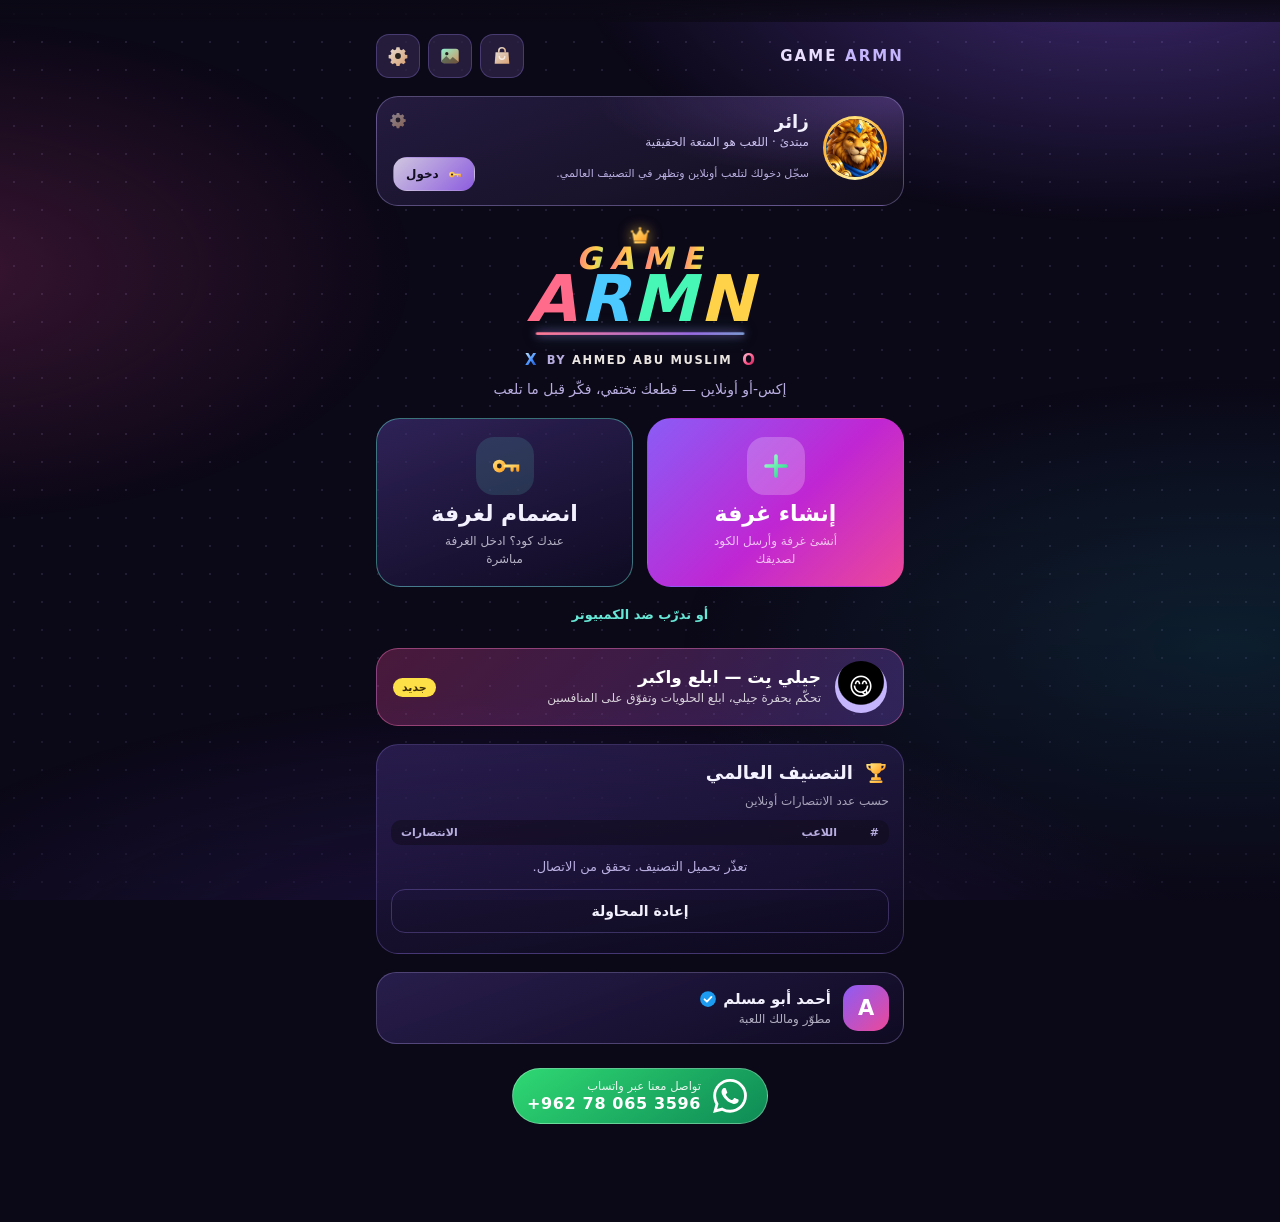
==== commit 8fc7d313: "Install game files" ====
--- a/index.html
+++ b/index.html
@@ -10,16 +10,16 @@
 <head>
 <meta charset="utf-8">
 <meta name="viewport" content="width=device-width,initial-scale=1,viewport-fit=cover">
-<title>GAME ARMN | ARMN GAME — ألعاب أحمد أبو مسلم | ألعاب أطفال مجانية</title>
+<title>GAME ARMN | ARMN GAME — إكس-أو أونلاين | أحمد أبو مسلم</title>
 <meta http-equiv="Content-Security-Policy" content="default-src 'self'; script-src 'self' 'unsafe-inline' 'unsafe-eval' https://*.googlesyndication.com https://*.google.com https://*.doubleclick.net https://*.googleadservices.com https://*.adtrafficquality.google https://www.googletagservices.com; style-src 'self' 'unsafe-inline'; img-src 'self' data: blob: https:; font-src 'self' data:; connect-src 'self' https://armn-25ff3-default-rtdb.firebaseio.com https://identitytoolkit.googleapis.com https://securetoken.googleapis.com https://*.googlesyndication.com https://*.google.com https://*.doubleclick.net https://*.googleadservices.com https://*.adtrafficquality.google https://www.googletagservices.com; frame-src https://*.googlesyndication.com https://*.google.com https://*.doubleclick.net https://*.googleadservices.com https://*.adtrafficquality.google https://www.googletagservices.com; object-src 'none'; media-src 'self' blob: data:; worker-src 'self'; manifest-src 'self'; base-uri 'none'; form-action 'none'">
 <meta name="referrer" content="no-referrer">
 <meta name="google-site-verification" content="9Sh_bPz9yeCmNYA5A2dVNLjQ9dKKEKUN89ctCFJa5kY" />
-<meta name="keywords" content="ARMN GAME, قلب الجاذبية, Gravity Flip, Game ARMN, GAME A R M N, العاب احمد ابو مسلم, ألعاب أحمد أبو مسلم, ألعاب أطفال, العاب مجانية, X-O, snake, 2048">
-<meta name="description" content="ARMN GAME — ألعاب أحمد أبو مسلم للأطفال والكبار. GAME A R M N — 10 free modern games (X-O, Snake, Maze, Orbit, Bricks, Runner, 2048, Memory, Blocks, Gravity Flip). Arabic & English, touch, 60 FPS, works offline. By Ahmed Abu Muslim.">
+<meta name="keywords" content="ARMN GAME, Game ARMN, GAME A R M N, العاب احمد ابو مسلم, ألعاب أحمد أبو مسلم, X-O, إكس-أو, X-O أونلاين">
+<meta name="description" content="ARMN GAME — لعبة X-O أونلاين بقطع تختفي من أحمد أبو مسلم. GAME A R M N — free online vanishing X-O. Arabic & English, touch-friendly, works offline. By Ahmed Abu Muslim.">
 <meta name="author" content="Ahmed Abu Muslim">
 <meta name="copyright" content="Copyright (c) 2026 Ahmed Abu Muslim. MIT License.">
 <meta name="robots" content="index,follow,max-image-preview:large">
-<meta name="theme-color" content="#14110f">
+<meta name="theme-color" content="#0b0817">
 <meta name="color-scheme" content="dark">
 <meta name="application-name" content="GAME A R M N">
 <meta name="apple-mobile-web-app-capable" content="yes">
@@ -32,15 +32,15 @@
 <link rel="apple-touch-icon" href="data:image/svg+xml,%3Csvg xmlns='http://www.w3.org/2000/svg' viewBox='0 0 64 64'%3E%3Crect width='64' height='64' rx='14' fill='%230c1318'/%3E%3Cpath d='M18 18l12 12M30 18L18 30' stroke='%23f09a8a' stroke-width='5' stroke-linecap='round'/%3E%3Ccircle cx='44' cy='42' r='9' fill='none' stroke='%2386c3e6' stroke-width='5'/%3E%3C/svg%3E">
 <meta property="og:type" content="website">
 <meta property="og:title" content="GAME A R M N">
-<meta property="og:description" content="GAME A R M N — 10 free modern games (X-O, Snake, Maze, Orbit, Bricks, Runner, 2048, Memory, Blocks, Gravity Flip). Arabic & English, touch, 60 FPS, works offline. By Ahmed Abu Muslim.">
+<meta property="og:description" content="GAME A R M N — free online vanishing X-O. Arabic & English, touch-friendly, works offline. By Ahmed Abu Muslim.">
 <meta property="og:site_name" content="GAME A R M N">
 <meta property="og:locale" content="ar_AR">
 <meta property="og:locale:alternate" content="en_US">
 <meta name="twitter:card" content="summary">
 <meta name="twitter:title" content="GAME A R M N">
-<meta name="twitter:description" content="GAME A R M N — 10 free modern games (X-O, Snake, Maze, Orbit, Bricks, Runner, 2048, Memory, Blocks, Gravity Flip). Arabic & English, touch, 60 FPS, works offline. By Ahmed Abu Muslim.">
+<meta name="twitter:description" content="GAME A R M N — free online vanishing X-O. Arabic & English, touch-friendly, works offline. By Ahmed Abu Muslim.">
 <!-- After hosting, add:  <link rel="canonical" href="YOUR-URL">  <meta property="og:url" content="YOUR-URL">  and your Search Console verification meta tag. -->
-<script type="application/ld+json">{"@context": "https://schema.org", "@type": ["WebApplication", "VideoGame"], "name": "GAME A R M N", "alternateName": ["GAME ARMN", "ARMN GAME", "Game armn", "ألعاب أحمد أبو مسلم", "العاب احمد ابو مسلم"], "description": "A free collection of 10 modern browser games: online vanishing X-O, Snake, 30-level Maze, Orbit, Bricks, Runner, 2048, Memory, Blocks and Gravity Flip. Works offline, touch-friendly, 60 FPS, Arabic and English.", "applicationCategory": "GameApplication", "genre": "Arcade", "operatingSystem": "Any (modern web browser)", "browserRequirements": "Requires JavaScript and HTML5 canvas", "inLanguage": ["ar", "en"], "isAccessibleForFree": true, "offers": {"@type": "Offer", "price": "0", "priceCurrency": "USD"}, "author": {"@type": "Person", "name": "Ahmed Abu Muslim"}, "creator": {"@type": "Person", "name": "Ahmed Abu Muslim"}, "copyrightHolder": {"@type": "Person", "name": "Ahmed Abu Muslim"}, "copyrightYear": 2026, "license": "https://opensource.org/licenses/MIT", "playMode": "SinglePlayer", "gamePlatform": "Web browser"}</script>
+<script type="application/ld+json">{"@context": "https://schema.org", "@type": ["WebApplication", "VideoGame"], "name": "GAME A R M N", "alternateName": ["GAME ARMN", "ARMN GAME", "Game armn", "ألعاب أحمد أبو مسلم", "العاب احمد ابو مسلم"], "description": "A free browser game: online vanishing X-O. Works offline, touch-friendly, Arabic and English.", "applicationCategory": "GameApplication", "genre": "Arcade", "operatingSystem": "Any (modern web browser)", "browserRequirements": "Requires JavaScript and HTML5 canvas", "inLanguage": ["ar", "en"], "isAccessibleForFree": true, "offers": {"@type": "Offer", "price": "0", "priceCurrency": "USD"}, "author": {"@type": "Person", "name": "Ahmed Abu Muslim"}, "creator": {"@type": "Person", "name": "Ahmed Abu Muslim"}, "copyrightHolder": {"@type": "Person", "name": "Ahmed Abu Muslim"}, "copyrightYear": 2026, "license": "https://opensource.org/licenses/MIT", "playMode": "SinglePlayer", "gamePlatform": "Web browser"}</script>
 <script id="armn-perf-core">
 /* GAME ARMN — performance core: frame-rate governor (30/60/90) + modes (lite / normal / ultra).
    Wraps requestAnimationFrame BEFORE any other script runs, so every game loop obeys the chosen cap. */
@@ -89,9 +89,9 @@
 :root{
   --bg:#0c1318; --bg2:#101a21; --panel:#15212a; --panel2:#1b2b36; --line:#273b48;
   --fg:#e7eef1; --mut:#8ea4af; --ink:#0c1318;
-  --coral:#f09a8a; --sky:#86c3e6; --mint:#7fd6a8; --gold:#f0cb7a;
-  --coral-a:rgba(240,154,138,.16); --sky-a:rgba(134,195,230,.16); --mint-a:rgba(127,214,168,.16);
-  --acc:#86c3e6;--vio:#dba376;--vio-a:rgba(219,163,118,.16);--gold-a:rgba(240,203,122,.16);--rose:#dba376;--teal:#6fd0d0;--sand:#e3b98a;--lime:#b7d77a;
+  --coral:#ad83f7; --sky:#86c3e6; --mint:#7fd6a8; --gold:#f0cb7a;
+  --coral-a:rgba(173,131,247,.16); --sky-a:rgba(134,195,230,.16); --mint-a:rgba(127,214,168,.16);
+  --acc:#86c3e6;--vio:#996ee3;--vio-a:rgba(153,110,227,.16);--gold-a:rgba(240,203,122,.16);--rose:#996ee3;--teal:#6fd0d0;--sand:#a983ea;--lime:#b7d77a;
   --display:'Avenir Next','Trebuchet MS','Segoe UI','Noto Sans Arabic',Tahoma,system-ui,sans-serif;
   --body:system-ui,-apple-system,'Segoe UI','Noto Sans Arabic','Geeza Pro',Tahoma,Roboto,'Helvetica Neue',Arial,sans-serif;
   --mono:ui-monospace,'SF Mono',Menlo,Consolas,'Liberation Mono','DejaVu Sans Mono',monospace;
@@ -100,7 +100,7 @@
 *{box-sizing:border-box}
 body{
   background-color:var(--bg);
-  background-image:radial-gradient(900px 520px at 88% -8%,rgba(134,195,230,.11),transparent 60%),radial-gradient(760px 520px at -8% 28%,rgba(127,214,168,.08),transparent 60%),radial-gradient(600px 420px at 60% 110%,rgba(240,154,138,.07),transparent 60%);
+  background-image:radial-gradient(900px 520px at 88% -8%,rgba(134,195,230,.11),transparent 60%),radial-gradient(760px 520px at -8% 28%,rgba(127,214,168,.08),transparent 60%),radial-gradient(600px 420px at 60% 110%,rgba(173,131,247,.07),transparent 60%);
   background-repeat:no-repeat;
   color:var(--fg);font-family:var(--body);font-size:16px;line-height:1.5;
   padding-left:max(16px,env(safe-area-inset-left,0px));
@@ -145,9 +145,9 @@
 .gcard{display:flex;flex-direction:column;text-decoration:none;background:var(--panel);border:1px solid var(--line);border-radius:24px;overflow:hidden;transition:transform .25s,border-color .25s,box-shadow .25s}
 .gcard:hover{transform:translateY(-4px);border-color:var(--c);box-shadow:0 22px 50px -26px var(--c)}
 .gcard:active{transform:scale(.985)}
-.gcard.xo{--c:var(--sky)}.gcard.sn{--c:var(--mint)}
+.gcard.xo{--c:var(--sky)}
 .prev{height:176px;display:grid;place-items:center;background:radial-gradient(260px 160px at 50% 40%,var(--ca),transparent 70%),var(--bg2);border-bottom:1px solid var(--line)}
-.gcard.xo{--ca:var(--sky-a)}.gcard.sn{--ca:var(--mint-a)}
+.gcard.xo{--ca:var(--sky-a)}
 .gbody{padding:20px 22px 22px;display:flex;flex-direction:column;gap:8px;flex:1}
 .gname{font-size:24px;font-weight:700;margin:0}
 .gdesc{margin:0;color:var(--mut);flex:1}
@@ -160,10 +160,6 @@
 .mini{display:grid;grid-template-columns:repeat(3,44px);gap:6px}
 .mini div{height:44px;border-radius:10px;background:var(--panel2);display:grid;place-items:center;font-family:var(--display);font-weight:800;font-size:22px;transition:opacity .3s,transform .3s}
 .mini .x{color:#2f8bff}.mini .o{color:#ff4545}.mini .dim{opacity:.35}.mini .gone{opacity:0;transform:scale(.6)}
-.crawl{width:260px;height:150px}
-.crawl .tr{fill:none;stroke:var(--panel2);stroke-width:16;stroke-linecap:round;stroke-linejoin:round}
-.crawl .sn{fill:none;stroke:#dba376;stroke-width:16;stroke-linecap:round;stroke-linejoin:round;stroke-dasharray:104 296;animation:crawl 5s linear infinite}
-@keyframes crawl{to{stroke-dashoffset:-400}}
 
 /* shared game layout */
 .screen{padding-top:10px}
@@ -193,7 +189,7 @@
 .btn.primary{background:var(--acc);border-color:var(--acc);color:var(--ink)}
 .btn.primary:hover{filter:brightness(1.08)}
 .btn.ghost{background:transparent}
-.xo-scr{--acc:var(--sky)}.sn-scr{--acc:var(--mint)}
+.xo-scr{--acc:var(--sky)}
 /* X-O online connection panel */
 .xo-matchbar{width:min(560px,100%);margin:0 auto 12px;padding:13px;border:1px solid var(--line);border-radius:16px;background:var(--panel2)}
 .xo-matchbar[hidden]{display:none!important}.xo-room-codehead,.xo-players{display:flex;align-items:center;justify-content:space-between;gap:10px;flex-wrap:wrap}.xo-room-codehead b{font-size:20px;letter-spacing:2px;color:var(--txt)}.xo-players{margin-top:12px}.xo-player{display:flex;align-items:center;gap:8px;color:var(--txt);font-weight:700}.xo-dot{width:11px;height:11px;border-radius:50%;background:#e05252;box-shadow:0 0 10px #e0525266}.xo-dot.online{background:#36d47b;box-shadow:0 0 10px #36d47b99}.xo-matchbar p{margin:10px 0 0;color:var(--mut);font-size:13px}
@@ -286,7 +282,6 @@
 @keyframes pop{from{opacity:0}}
 .status{min-height:1.7em;text-align:center;color:var(--mut);font-weight:500;margin:0}
 
-/* snake */
 .hud{display:grid;grid-template-columns:repeat(3,1fr);gap:10px}
 .hud .sb{--k:var(--mint)}
 .hud .num.bump{animation:bump .25s}
@@ -309,13 +304,7 @@
 .dpad svg{width:26px;height:26px;fill:none;stroke:var(--fg);stroke-width:2.6;stroke-linecap:round;stroke-linejoin:round}
 .dpad .u{grid-area:1/2}.dpad .l{grid-area:2/1}.dpad .d{grid-area:2/2}.dpad .r{grid-area:2/3}
 
-.gcard.mz{--c:var(--vio);--ca:var(--vio-a)}
-.gcard.or{--c:var(--gold);--ca:var(--gold-a)}
 .meta{margin:2px 0 0;font-family:var(--mono);font-size:12px;color:var(--c);min-height:1.4em}
-.mzp,.orp{width:260px;height:150px}
-.mzp .w{fill:none;stroke:#3b5a6b;stroke-width:7;stroke-linecap:round;stroke-linejoin:round}
-.mzp .pth{fill:none;stroke:var(--vio);stroke-opacity:.3;stroke-width:3;stroke-dasharray:2 7;stroke-linecap:round}
-.orp .ring{fill:none;stroke:var(--gold);stroke-opacity:.35;stroke-width:2;stroke-dasharray:3 6}
 @media (max-width:860px){
   .game-grid{grid-template-columns:minmax(0,1fr)}
   .cards{grid-template-columns:minmax(0,1fr)}
@@ -327,10 +316,8 @@
 }
 @media (prefers-reduced-motion:reduce){
   *,*::before,*::after{animation-duration:.01ms!important;animation-iteration-count:1!important;transition-duration:.01ms!important}
-  .crawl .sn{animation:none}
-}
-/* v2: immersive full-screen games, options drawer, maze, orbit */
-.mz-scr{--acc:var(--vio)}.or-scr{--acc:var(--gold)}
+}
+/* v2: immersive full-screen game, options drawer */
 #fx{position:fixed;inset:0;width:100%;height:100%;pointer-events:none;z-index:60}
 html.imm,html.imm body{height:100%;overflow:hidden}
 html.imm{height:var(--vh,100%)}
@@ -351,7 +338,6 @@
 .tl .status-chip{position:static}
 .status-chip.combo{background:var(--gold)}
 .lvl-chip{font-size:12px;font-weight:600;background:rgba(12,19,24,.72);border:1px solid var(--line);border-radius:8px;padding:3px 10px}
-.minimap{position:absolute;bottom:10px;inset-inline-end:10px;width:96px;height:96px;border-radius:12px;border:1px solid var(--line);background:rgba(12,19,24,.7);z-index:2;pointer-events:none}
 .toast{position:absolute;top:46px;inset-inline-start:50%;transform:translateX(-50%);background:var(--panel2);border:1px solid var(--gold);color:var(--gold);padding:6px 14px;border-radius:99px;font-size:13px;font-weight:600;z-index:3;white-space:nowrap;pointer-events:none;animation:pop .2s}
 [dir="rtl"] .toast{transform:translateX(50%)}
 .ov .kick{font-family:var(--mono);font-size:13px;color:var(--acc)}
@@ -409,7 +395,6 @@
   .sb.dr{min-width:0}
   .pips{display:none}
 }
-.cv-wrap.tiny .ov p,.cv-wrap.tiny .lvl-chip{display:none}
 .cv-wrap.tiny .ov h2{font-size:24px}
 .cv-wrap.tiny .ov>div{gap:6px;padding:10px}
 /* wide screens: options live in a docked side panel */
@@ -422,7 +407,6 @@
 }
 .pv{width:260px;height:150px;max-width:100%}
 .prev{height:160px}
-.arc-scr .cv-wrap{background:#0e171e}
 
 .foot{margin-top:28px;display:flex;flex-wrap:wrap;gap:10px 16px;align-items:center;color:var(--mut);font-size:13px}
 .foot button{background:none;border:0;padding:0;color:var(--sky);text-decoration:underline;cursor:pointer;font-size:13px}
@@ -443,16 +427,16 @@
 <style id="hub-css">
 /* GAME ARMN — neon dashboard theme (loaded after the inline styles) */
 :root{
-  --bg:#110f0e;--bg2:#1d1a18;--panel:#25211f;--panel2:#3d3733;--line:rgba(216,157,109,.32);
-  --fg:#f7f4f2;--mut:#dba376;--ink:#191715;
-  --coral:#dba376;--sky:#d89c6a;--mint:#3df5b0;--gold:#ffd24a;--acc:#d39059;
-  --neon:#d39059;--pink:#d69967;--cyan:#d69865;
+  --bg:#0c0916;--bg2:#151025;--panel:#1b1430;--panel2:#2f264a;--line:rgba(146,100,225,.32);
+  --fg:#f7f4f2;--mut:#996ee3;--ink:#120e20;
+  --coral:#996ee3;--sky:#9061e1;--mint:#3df5b0;--gold:#ffd24a;--acc:#834fdd;
+  --neon:#834fdd;--pink:#8d5edf;--cyan:#8c5cdf;
   --display:system-ui,-apple-system,'Segoe UI','Noto Sans Arabic',Tahoma,sans-serif;
   --hb-r:20px;
 }
-body{background-color:var(--bg);background-image:radial-gradient(900px 520px at 85% -10%,rgba(211,144,89,.22),transparent 60%),radial-gradient(700px 500px at -10% 30%,rgba(214,153,103,.12),transparent 60%),radial-gradient(600px 420px at 60% 115%,rgba(214,152,101,.12),transparent 60%);padding-inline:max(12px,env(safe-area-inset-left,0px)) max(12px,env(safe-area-inset-right,0px))}
+body{background-color:var(--bg);background-image:radial-gradient(900px 520px at 85% -10%,rgba(131,79,221,.22),transparent 60%),radial-gradient(700px 500px at -10% 30%,rgba(141,94,223,.12),transparent 60%),radial-gradient(600px 420px at 60% 115%,rgba(140,92,223,.12),transparent 60%);padding-inline:max(12px,env(safe-area-inset-left,0px)) max(12px,env(safe-area-inset-right,0px))}
 .app{max-width:1360px}
-.ic{width:1.25em;height:1.25em;flex:none;display:inline-block;vertical-align:middle;filter:drop-shadow(0 0 6px rgba(218,162,117,.45))}
+.ic{width:1.25em;height:1.25em;flex:none;display:inline-block;vertical-align:middle;filter:drop-shadow(0 0 6px rgba(152,109,226,.45))}
 [dir=rtl] .ic-send,[dir=rtl] .flipx{transform:scaleX(-1)}
 .avimg{width:100%;height:100%;object-fit:cover;display:block;border-radius:inherit}
 kbd{font:700 11px/1 var(--mono);padding:3px 6px;border-radius:6px;background:rgba(255,255,255,.1);border:1px solid rgba(255,255,255,.18);color:#ece7e2}
@@ -466,8 +450,8 @@
 html:not(.imm) #armnInstall{bottom:calc(env(safe-area-inset-bottom,0px) + 84px)!important}
 
 /* ---- avatar frames ---- */
-.ring{display:inline-grid;place-items:center;border-radius:50%;padding:3px;background:linear-gradient(135deg,#d69865,#d39059);box-shadow:0 0 14px rgba(214,152,101,.55)}
-.ring>span:not(.q){display:block;width:100%;height:100%;border-radius:50%;overflow:hidden;background:#25211f}
+.ring{display:inline-grid;place-items:center;border-radius:50%;padding:3px;background:linear-gradient(135deg,#8c5cdf,#834fdd);box-shadow:0 0 14px rgba(140,92,223,.55)}
+.ring>span:not(.q){display:block;width:100%;height:100%;border-radius:50%;overflow:hidden;background:#1b1430}
 .ring.fr-none{background:rgba(255,255,255,.18);box-shadow:none}
 .ring.fr-gold{background:conic-gradient(#ffe27a,#ff9d1c,#fff3a8,#ffb02e,#ffe27a);box-shadow:0 0 16px rgba(255,190,40,.6)}
 .ring.fr-cyan{background:linear-gradient(135deg,#6fe6ff,#2d7bff);box-shadow:0 0 16px rgba(60,200,255,.65)}
@@ -476,31 +460,31 @@
 .ring.mystery .q,.xc-av .q{display:grid;place-items:center;width:100%;height:100%;font:800 28px var(--display);color:#e3dbd3;border-radius:50%;background:#282421}
 
 /* ---- buttons ---- */
-.hb-btn{display:inline-flex;align-items:center;justify-content:center;gap:8px;min-height:44px;padding:0 18px;border-radius:14px;border:1px solid var(--line);background:linear-gradient(180deg,#4a423e,#37312e);color:var(--fg);font-weight:700;font-size:14px;cursor:pointer;transition:transform .15s,filter .2s}
+.hb-btn{display:inline-flex;align-items:center;justify-content:center;gap:8px;min-height:44px;padding:0 18px;border-radius:14px;border:1px solid var(--line);background:linear-gradient(180deg,#3e2e5a,#2a2243);color:var(--fg);font-weight:700;font-size:14px;cursor:pointer;transition:transform .15s,filter .2s}
 .hb-btn:hover{filter:brightness(1.15)}.hb-btn:active{transform:scale(.97)}
-.hb-btn.primary{background:linear-gradient(180deg,#d28e57,#ce8345);border-color:#dba376;box-shadow:0 8px 22px -8px #d39059;color:#fff}
+.hb-btn.primary{background:linear-gradient(180deg,#814ddc,#743ad9);border-color:#996ee3;box-shadow:0 8px 22px -8px #834fdd;color:#fff}
 .hb-btn.ghost{background:transparent}.hb-btn.block{width:100%}.hb-btn.big{min-height:52px;font-size:16px;width:100%}.hb-btn.mini{min-height:36px;padding:0 12px;font-size:13px}
 .hb-link{background:none;border:0;color:var(--cyan);font-weight:600;font-size:13px;cursor:pointer;display:inline-flex;align-items:center;gap:6px;padding:8px 4px}
-.ib{width:42px;height:42px;border-radius:13px;border:1px solid var(--line);background:rgba(61,55,51,.7);display:inline-grid;place-items:center;padding:0;position:relative;cursor:pointer}
+.ib{width:42px;height:42px;border-radius:13px;border:1px solid var(--line);background:rgba(47,38,74,.7);display:inline-grid;place-items:center;padding:0;position:relative;cursor:pointer}
 .ib:hover{background:var(--panel2)}.ib .ic{width:22px;height:22px}
 .dotb{position:absolute;top:-4px;inset-inline-end:-4px;min-width:18px;height:18px;border-radius:9px;background:#ff3d6a;color:#fff;font:800 10px/18px var(--display);text-align:center;font-style:normal;padding:0 4px;box-shadow:0 0 10px #ff3d6a}
 .hb-empty{color:var(--mut);text-align:center;font-size:13px;margin:12px 0}
 
 /* ---- header ---- */
 .hub{display:flex;flex-direction:column;gap:14px;padding-bottom:96px}
-.hb-top{position:sticky;top:0;z-index:30;display:flex;align-items:center;gap:12px;padding:calc(8px + env(safe-area-inset-top,0px)) 12px 8px;margin-inline:-12px;background:linear-gradient(180deg,rgba(17,15,14,.96),rgba(17,15,14,.82));backdrop-filter:blur(10px);border-bottom:1px solid var(--line)}
+.hb-top{position:sticky;top:0;z-index:30;display:flex;align-items:center;gap:12px;padding:calc(8px + env(safe-area-inset-top,0px)) 12px 8px;margin-inline:-12px;background:linear-gradient(180deg,rgba(12,9,22,.96),rgba(12,9,22,.82));backdrop-filter:blur(10px);border-bottom:1px solid var(--line)}
 .hb-logo{display:inline-flex;align-items:center;gap:6px;text-decoration:none;direction:ltr;font:900 22px/1 var(--display);font-style:italic;letter-spacing:.02em;position:relative;padding-top:8px;flex:none}
 .lg-crown{position:absolute;top:-6px;left:2px}.lg-crown .ic{width:20px;height:20px}
-.lg-g{color:#fff;text-shadow:0 0 12px rgba(219,163,118,.8)}
-.lg-a{background:linear-gradient(90deg,#fff,#dba376);-webkit-background-clip:text;background-clip:text;color:transparent}
+.lg-g{color:#fff;text-shadow:0 0 12px rgba(153,110,227,.8)}
+.lg-a{background:linear-gradient(90deg,#fff,#996ee3);-webkit-background-clip:text;background-clip:text;color:transparent}
 .lg-xo{display:inline-flex;font-size:26px;gap:1px}.lg-xo i{font-style:normal}
-.lg-xo i:first-child{color:#d3915b;text-shadow:0 0 14px #d3915b}.lg-xo i:last-child{color:#ff4545;text-shadow:0 0 14px #ff4545}
+.lg-xo i:first-child{color:#8451dd;text-shadow:0 0 14px #8451dd}.lg-xo i:last-child{color:#ff4545;text-shadow:0 0 14px #ff4545}
 .hb-nav{display:none;margin-inline:auto;gap:4px}
 .nv{display:inline-flex;flex-direction:column;align-items:center;gap:2px;padding:6px 16px;background:none;border:0;color:var(--mut);font:600 12px var(--display);cursor:pointer;border-radius:12px;border-bottom:2px solid transparent}
-.nv .ic{width:26px;height:26px}.nv:hover{color:#fff;background:rgba(211,144,89,.12)}
+.nv .ic{width:26px;height:26px}.nv:hover{color:#fff;background:rgba(131,79,221,.12)}
 .nv:first-child{color:#fff;border-bottom-color:var(--cyan)}
 .hb-tr{display:flex;align-items:center;gap:8px;margin-inline-start:auto}
-.chip-me{display:flex;align-items:center;gap:10px;padding:4px 14px 4px 6px;border-radius:999px;border:1px solid var(--line);background:rgba(61,55,51,.7);color:var(--fg);cursor:pointer;font-family:inherit}
+.chip-me{display:flex;align-items:center;gap:10px;padding:4px 14px 4px 6px;border-radius:999px;border:1px solid var(--line);background:rgba(47,38,74,.7);color:var(--fg);cursor:pointer;font-family:inherit}
 .av-sm{width:40px;height:40px}.cm-t{display:flex;flex-direction:column;text-align:start;line-height:1.2}.cm-t b{font-size:14px;max-width:110px;overflow:hidden;text-overflow:ellipsis;white-space:nowrap}
 .cm-t small,.js-status{font-size:11px;color:#6dffb2;display:inline-flex;align-items:center;gap:5px}
 .dot{width:8px;height:8px;border-radius:50%;background:#ff5a6a;display:inline-block}.dot.on{background:#33ff8f;box-shadow:0 0 8px #33ff8f}
@@ -510,12 +494,12 @@
 .hb-body{display:flex;flex-direction:column;gap:14px}
 .hb-main{display:flex;flex-direction:column;gap:14px;min-width:0}
 .hb-side{display:flex;flex-direction:column;gap:12px}
-.pc,.pn,.hb-games{background:linear-gradient(160deg,rgba(55,50,46,.88),rgba(30,27,25,.92));border:1px solid var(--line);border-radius:var(--hb-r);box-shadow:0 18px 40px -26px #000,inset 0 0 28px rgba(211,144,89,.06)}
+.pc,.pn,.hb-games{background:linear-gradient(160deg,rgba(42,34,67,.88),rgba(22,17,38,.92));border:1px solid var(--line);border-radius:var(--hb-r);box-shadow:0 18px 40px -26px #000,inset 0 0 28px rgba(131,79,221,.06)}
 
 /* profile card */
 .pc{padding:18px 16px;display:flex;flex-direction:column;align-items:center;gap:10px;text-align:center}
 .pc-top{position:relative}.pc-ring{width:116px;height:116px;padding:4px}
-.pc-cam{position:absolute;bottom:2px;inset-inline-end:-2px;width:38px;height:38px;border-radius:50%;border:2px solid #dba376;background:linear-gradient(180deg,#c07233,#4c443f);display:grid;place-items:center;padding:0;cursor:pointer;box-shadow:0 0 14px #d39059}
+.pc-cam{position:absolute;bottom:2px;inset-inline-end:-2px;width:38px;height:38px;border-radius:50%;border:2px solid #996ee3;background:linear-gradient(180deg,#6427cc,#402f5c);display:grid;place-items:center;padding:0;cursor:pointer;box-shadow:0 0 14px #834fdd}
 .pc-cam .ic{width:20px;height:20px}
 .pc-name{margin:2px 0 0;font:800 22px var(--display);letter-spacing:.02em}
 .pc-bio{margin:0;font-size:12.5px;color:var(--mut);max-width:220px}
@@ -523,31 +507,31 @@
 .lvb{display:inline-flex;align-items:center;gap:4px;padding:3px 10px 3px 4px;border-radius:999px;background:rgba(255,190,40,.14);border:1px solid rgba(255,190,40,.45);font:800 13px var(--display);color:#ffe27a}
 .lvb ins{display:grid;place-items:center;text-decoration:none}.lvb .ic{width:18px;height:18px}
 .xp{flex:1;min-width:80px;height:9px;border-radius:9px;background:rgba(255,255,255,.1);overflow:hidden}
-.xp-bar{height:100%;width:var(--p,0%);background:linear-gradient(90deg,#1ff0a0,#d39059);box-shadow:0 0 10px #1ff0a0;border-radius:9px;transition:width .6s}
-.xp-n{font:600 11px var(--mono);color:var(--mut);width:100%;text-align:end}
+.xp-bar{height:100%;width:var(--p,0%);background:linear-gradient(90deg,#1ff0a0,#834fdd);box-shadow:0 0 10px #1ff0a0;border-radius:9px;transition:width .6s}
+.xp-n{font:600 11px var(--mono);color:var(--mut);width:100%;text-align:end;direction:ltr;unicode-bidi:isolate}
 .pc-row{width:100%;display:flex;align-items:center;justify-content:space-between;gap:8px}
 .coinp{display:inline-flex;align-items:center;gap:6px;padding:6px 14px;border-radius:999px;background:rgba(255,200,60,.12);border:1px solid rgba(255,200,60,.4);color:#ffe27a;font:800 15px var(--display)}
 .pc-guest p{margin:0 0 10px;font-size:13px;color:var(--mut);line-height:1.6}
-.sm{display:none;flex-direction:column;gap:4px;background:rgba(37,33,31,.8);border:1px solid var(--line);border-radius:var(--hb-r);padding:8px}
+.sm{display:none;flex-direction:column;gap:4px;background:rgba(27,20,48,.8);border:1px solid var(--line);border-radius:var(--hb-r);padding:8px}
 .sm button{display:flex;align-items:center;gap:12px;padding:12px;border:0;border-radius:12px;background:none;color:var(--fg);font:600 14px var(--display);cursor:pointer;text-align:start}
-.sm button:hover{background:rgba(211,144,89,.14)}.sm button.on{background:linear-gradient(90deg,#d0894e,#b96e31);box-shadow:0 0 16px -4px #d39059}
+.sm button:hover{background:rgba(131,79,221,.14)}.sm button.on{background:linear-gradient(90deg,#7b43db,#6026c4);box-shadow:0 0 16px -4px #834fdd}
 .slogan{display:none;align-items:center;justify-content:center;gap:8px;margin:0;font:800 14px var(--display)}
-.slogan i{font-style:normal}.slogan i:nth-child(1){color:#dba376}.slogan i:nth-child(2){color:#3df5b0}.slogan i:nth-child(3){color:#ffd24a}
+.slogan i{font-style:normal}.slogan i:nth-child(1){color:#996ee3}.slogan i:nth-child(2){color:#3df5b0}.slogan i:nth-child(3){color:#ffd24a}
 
 /* action tiles */
 .hb-tiles{display:grid;grid-template-columns:repeat(2,minmax(0,1fr));gap:10px}
-.tile{position:relative;display:flex;flex-direction:column;align-items:center;gap:6px;text-align:center;padding:16px 10px 14px;border-radius:var(--hb-r);border:1px solid var(--tc);background:radial-gradient(120% 90% at 50% 0%,var(--tg),transparent 70%),linear-gradient(180deg,#3b3531,#292522);color:var(--fg);font-family:inherit;cursor:pointer;transition:transform .2s,box-shadow .2s;--tc:#dba376;--tg:rgba(219,163,118,.35)}
+.tile{position:relative;display:flex;flex-direction:column;align-items:center;gap:6px;text-align:center;padding:16px 10px 14px;border-radius:var(--hb-r);border:1px solid var(--tc);background:radial-gradient(120% 90% at 50% 0%,var(--tg),transparent 70%),linear-gradient(180deg,#2d2547,#1e1734);color:var(--fg);font-family:inherit;cursor:pointer;transition:transform .2s,box-shadow .2s;--tc:#996ee3;--tg:rgba(153,110,227,.35)}
 .tile:hover{transform:translateY(-3px);box-shadow:0 14px 34px -14px var(--tc)}.tile:active{transform:scale(.97)}
 .tile .t-ic .ic{width:52px;height:52px;filter:drop-shadow(0 0 12px var(--tc))}
 .tile b{font:800 16px var(--display)}.tile small{font-size:11.5px;color:var(--mut);line-height:1.4}
 .tile kbd{position:absolute;top:8px;inset-inline-end:8px;display:none}
-.t-online{--tc:#dba376;--tg:rgba(219,163,118,.4)}.t-shop{--tc:#dba376;--tg:rgba(219,163,118,.38)}.t-rank{--tc:#ffb02e;--tg:rgba(255,176,46,.35)}.t-quick{--tc:#2fe38a;--tg:rgba(47,227,138,.33)}
+.t-online{--tc:#996ee3;--tg:rgba(153,110,227,.4)}.t-shop{--tc:#996ee3;--tg:rgba(153,110,227,.38)}.t-rank{--tc:#ffb02e;--tg:rgba(255,176,46,.35)}.t-quick{--tc:#2fe38a;--tg:rgba(47,227,138,.33)}
 
 /* recent shortcuts */
 .hb-recent{display:flex;align-items:center;gap:8px;overflow-x:auto;padding:2px;scrollbar-width:none}
 .hb-recent::-webkit-scrollbar{display:none}
 .rc-l{font-size:12px;color:var(--mut);white-space:nowrap}
-.rc{display:inline-flex;align-items:center;gap:8px;padding:4px 12px 4px 4px;border-radius:999px;border:1px solid var(--c);background:rgba(37,33,31,.8);text-decoration:none;color:var(--fg);font:700 13px var(--display);white-space:nowrap}
+.rc{display:inline-flex;align-items:center;gap:8px;padding:4px 12px 4px 4px;border-radius:999px;border:1px solid var(--c);background:rgba(27,20,48,.8);text-decoration:none;color:var(--fg);font:700 13px var(--display);white-space:nowrap}
 .rc .gart{width:30px;height:30px}
 
 /* panels */
@@ -558,30 +542,30 @@
 .pn-rank{order:0}
 
 /* ranking */
-.rk-tabs,.rk-chips{display:flex;gap:6px;padding:4px;border-radius:14px;background:rgba(23,20,19,.7);border:1px solid var(--line);margin-bottom:10px}
+.rk-tabs,.rk-chips{display:flex;gap:6px;padding:4px;border-radius:14px;background:rgba(17,13,29,.7);border:1px solid var(--line);margin-bottom:10px}
 .rk-chips{overflow-x:auto;scrollbar-width:none;border-radius:14px}.rk-chips::-webkit-scrollbar{display:none}
 .rk-tabs button,.rk-chips button{flex:1;min-height:38px;border:0;border-radius:10px;background:none;color:var(--mut);font:700 13px var(--display);cursor:pointer;white-space:nowrap;padding:0 10px}
-.rk-tabs button.on{background:linear-gradient(180deg,#d28e57,#ce8345);color:#fff;box-shadow:0 0 14px -2px #d39059}
+.rk-tabs button.on{background:linear-gradient(180deg,#814ddc,#743ad9);color:#fff;box-shadow:0 0 14px -2px #834fdd}
 .rk-chips button{flex:none;display:inline-flex;align-items:center;gap:6px;padding:4px 12px 4px 6px}
-.rk-chips button.on{background:rgba(211,144,89,.25);color:#fff;box-shadow:inset 0 0 0 1px var(--cyan)}
+.rk-chips button.on{background:rgba(131,79,221,.25);color:#fff;box-shadow:inset 0 0 0 1px var(--cyan)}
 .chip-art{width:24px;height:24px}
-.rk-head{display:grid;grid-template-columns:34px 1fr auto;gap:8px;padding:6px 10px;font:700 11px var(--display);color:var(--mut);border-radius:10px;background:rgba(23,20,19,.6);margin-bottom:6px}
-.rk-row{display:grid;grid-template-columns:34px 46px 1fr auto;align-items:center;gap:8px;padding:6px 10px;margin-bottom:5px;border-radius:14px;background:rgba(36,33,30,.8);border:1px solid rgba(216,157,109,.16);position:relative}
+.rk-head{display:grid;grid-template-columns:34px 1fr auto;gap:8px;padding:6px 10px;font:700 11px var(--display);color:var(--mut);border-radius:10px;background:rgba(17,13,29,.6);margin-bottom:6px}
+.rk-row{display:grid;grid-template-columns:34px 46px 1fr auto;align-items:center;gap:8px;padding:6px 10px;margin-bottom:5px;border-radius:14px;background:rgba(26,20,46,.8);border:1px solid rgba(146,100,225,.16);position:relative}
 .rk-n{font:800 15px var(--display);text-align:center;color:var(--mut)}
-.rk-av{width:44px;height:44px;border-radius:50%;overflow:hidden;border:2px solid rgba(219,163,118,.55);background:#25211f;display:block}
+.rk-av{width:44px;height:44px;border-radius:50%;overflow:hidden;border:2px solid rgba(153,110,227,.55);background:#1b1430;display:block}
 .rk-nm{display:flex;flex-direction:column;min-width:0;line-height:1.25}.rk-nm b{font:700 14px var(--display);overflow:hidden;text-overflow:ellipsis;white-space:nowrap}
 .rk-lv{font:700 10.5px var(--mono);color:#ffe27a}
 .rk-sc{font:800 16px var(--display);color:#fff;display:inline-flex;align-items:center;gap:4px}.rk-sc small{font-size:11px;color:var(--mut);font-weight:600}
 .rk-st{width:16px;height:16px}
-.rk-row.r1{background:linear-gradient(90deg,rgba(255,190,40,.22),rgba(36,33,30,.8));border-color:rgba(255,190,40,.55)}.r1 .rk-n{color:#ffd24a;text-shadow:0 0 10px #ffb02e}.r1 .rk-av{border-color:#ffd24a;box-shadow:0 0 14px rgba(255,190,40,.7)}
-.rk-row.r2{background:linear-gradient(90deg,rgba(230,222,215,.18),rgba(36,33,30,.8));border-color:rgba(230,222,215,.45)}.r2 .rk-n{color:#f1eeea}.r2 .rk-av{border-color:#f1eeea;box-shadow:0 0 12px rgba(230,222,215,.5)}
-.rk-row.r3{background:linear-gradient(90deg,rgba(255,140,80,.2),rgba(36,33,30,.8));border-color:rgba(255,140,80,.5)}.r3 .rk-n{color:#ff9a5a}.r3 .rk-av{border-color:#ff9a5a;box-shadow:0 0 12px rgba(255,140,80,.5)}
+.rk-row.r1{background:linear-gradient(90deg,rgba(255,190,40,.22),rgba(26,20,46,.8));border-color:rgba(255,190,40,.55)}.r1 .rk-n{color:#ffd24a;text-shadow:0 0 10px #ffb02e}.r1 .rk-av{border-color:#ffd24a;box-shadow:0 0 14px rgba(255,190,40,.7)}
+.rk-row.r2{background:linear-gradient(90deg,rgba(220,213,232,.18),rgba(26,20,46,.8));border-color:rgba(220,213,232,.45)}.r2 .rk-n{color:#f1eeea}.r2 .rk-av{border-color:#f1eeea;box-shadow:0 0 12px rgba(220,213,232,.5)}
+.rk-row.r3{background:linear-gradient(90deg,rgba(255,140,80,.2),rgba(26,20,46,.8));border-color:rgba(255,140,80,.5)}.r3 .rk-n{color:#ff9a5a}.r3 .rk-av{border-color:#ff9a5a;box-shadow:0 0 12px rgba(255,140,80,.5)}
 .rk-row.me{outline:2px solid var(--cyan);outline-offset:-2px}.rk-row.out{margin-top:8px}
 .rk-row.sk{opacity:.6}.sk .rk-av,.sk .rk-nm b,.sk .rk-sc{background:linear-gradient(90deg,rgba(255,255,255,.06),rgba(255,255,255,.16),rgba(255,255,255,.06));background-size:200% 100%;animation:skl 1.2s linear infinite;border-radius:10px;min-height:14px;min-width:50px}.sk .rk-av{border-radius:50%}
 @keyframes skl{to{background-position:-200% 0}}
 .rk-rm{position:absolute;top:2px;inset-inline-end:2px;width:22px;height:22px;border:0;border-radius:50%;background:rgba(255,80,100,.2);padding:0;cursor:pointer;display:grid;place-items:center}.rk-rm .ic{width:12px;height:12px}
 .rk-row:has(.rk-rm) .rk-sc{margin-inline-end:20px}
-.rk-add{display:flex;gap:8px;margin-top:10px}.rk-add input{flex:1;min-width:0;min-height:44px;border-radius:12px;border:1px solid var(--line);background:#201d1b;color:var(--fg);padding:0 12px;font:inherit}
+.rk-add{display:flex;gap:8px;margin-top:10px}.rk-add input{flex:1;min-width:0;min-height:44px;border-radius:12px;border:1px solid var(--line);background:#181229;color:var(--fg);padding:0 12px;font:inherit}
 .rk-note{font-size:12px;color:var(--mut);text-align:center;margin:8px 0 0}
 .rk-foot{margin-top:6px}
 /* XO lobby list uses same row look */
@@ -590,12 +574,12 @@
 /* avatar picker */
 .ap{display:flex;flex-direction:column;gap:12px}
 .ap-grid{display:grid;grid-template-columns:repeat(5,1fr);gap:8px}
-.ap-i{position:relative;aspect-ratio:1;padding:0;border-radius:14px;border:2px solid rgba(219,163,118,.35);background:#25211f;overflow:hidden;cursor:pointer;transition:transform .15s}
+.ap-i{position:relative;aspect-ratio:1;padding:0;border-radius:14px;border:2px solid rgba(153,110,227,.35);background:#1b1430;overflow:hidden;cursor:pointer;transition:transform .15s}
 .ap-i:hover{transform:scale(1.05)}.ap-i.on{border-color:#2fffa0;box-shadow:0 0 0 2px rgba(47,255,160,.3),0 0 18px rgba(47,255,160,.6)}
 .ap-ck{position:absolute;top:3px;inset-inline-end:3px;width:20px;height:20px;border-radius:50%;background:#12b56a;display:none;place-items:center}.ap-i.on .ap-ck{display:grid}.ap-ck .ic{width:13px;height:13px;filter:none}.ap-ck .ic path{stroke:#fff}
-.ap-side{display:flex;flex-direction:column;gap:10px;padding:12px;border-radius:16px;background:rgba(23,20,19,.55);border:1px solid var(--line)}
+.ap-side{display:flex;flex-direction:column;gap:10px;padding:12px;border-radius:16px;background:rgba(17,13,29,.55);border:1px solid var(--line)}
 .ap-prev{display:flex;flex-direction:column;align-items:center;gap:6px}.ap-prev .ring{width:96px;height:96px}.ap-big{display:block;width:100%;height:100%}.ap-name{font:800 17px var(--display)}
-.ap-bio{display:flex;flex-direction:column;gap:4px;font-size:12px;color:var(--mut)}.ap-bio input{min-height:42px;border-radius:12px;border:1px solid var(--line);background:#201d1b;color:var(--fg);padding:0 12px;font:inherit}
+.ap-bio{display:flex;flex-direction:column;gap:4px;font-size:12px;color:var(--mut)}.ap-bio input{min-height:42px;border-radius:12px;border:1px solid var(--line);background:#181229;color:var(--fg);padding:0 12px;font:inherit}
 .ap-frames{display:flex;align-items:center;justify-content:space-between;gap:8px;font-size:12px;color:var(--mut)}
 .ap-fr{display:flex;gap:8px}.fr-b{width:40px;height:40px;border-radius:50%;padding:0;border:3px solid;background:#0a1840;cursor:pointer;display:grid;place-items:center}
 .fr-b i{display:grid;place-items:center}.fr-b .ic{width:20px;height:20px}
@@ -606,35 +590,35 @@
 /* live demo */
 .lv-vs{display:flex;align-items:center;justify-content:space-around;gap:6px}
 .lv-p{display:flex;flex-direction:column;align-items:center;gap:6px;min-width:0}.lv-p .ring{width:70px;height:70px}.lv-p b{font:700 13px var(--display);max-width:100px;overflow:hidden;text-overflow:ellipsis;white-space:nowrap}
-.vs{font:900 30px var(--display);font-style:italic;background:linear-gradient(135deg,#d69865,#d69967);-webkit-background-clip:text;background-clip:text;color:transparent;filter:drop-shadow(0 0 10px rgba(219,163,118,.7))}
-.dm-board{display:grid;grid-template-columns:repeat(3,1fr);gap:7px;padding:10px;margin:12px auto;width:min(100%,230px);border-radius:18px;border:2px solid var(--neon);box-shadow:0 0 22px rgba(211,144,89,.55),inset 0 0 18px rgba(211,144,89,.25);background:rgba(26,23,22,.7)}
-.dm-c{aspect-ratio:1;border-radius:10px;border:1px solid rgba(214,152,101,.4);background:rgba(55,50,46,.55);display:grid;place-items:center}
+.vs{font:900 30px var(--display);font-style:italic;background:linear-gradient(135deg,#8c5cdf,#8d5edf);-webkit-background-clip:text;background-clip:text;color:transparent;filter:drop-shadow(0 0 10px rgba(153,110,227,.7))}
+.dm-board{display:grid;grid-template-columns:repeat(3,1fr);gap:7px;padding:10px;margin:12px auto;width:min(100%,230px);border-radius:18px;border:2px solid var(--neon);box-shadow:0 0 22px rgba(131,79,221,.55),inset 0 0 18px rgba(131,79,221,.25);background:rgba(19,14,34,.7)}
+.dm-c{aspect-ratio:1;border-radius:10px;border:1px solid rgba(140,92,223,.4);background:rgba(42,34,67,.55);display:grid;place-items:center}
 .dm-c svg{width:78%;height:78%;overflow:visible}.mx,.mo{fill:none;stroke-width:5.500;stroke-linecap:round;stroke-dasharray:80;stroke-dashoffset:80;animation:draw .5s ease-out forwards}
-.mx{stroke:#d3915b;filter:drop-shadow(0 0 5px #d3915b)}.mo{stroke:#ff4545;filter:drop-shadow(0 0 5px #ff4545)}
+.mx{stroke:#8451dd;filter:drop-shadow(0 0 5px #8451dd)}.mo{stroke:#ff4545;filter:drop-shadow(0 0 5px #ff4545)}
 .lv-act{display:flex;gap:8px;flex-wrap:wrap}.lv-act .hb-btn{flex:1 1 130px}
 
 /* games */
 .hb-games{padding:14px}.sec-h{display:flex;align-items:center;justify-content:space-between;margin-bottom:12px}.sec-h h2{margin:0;font:800 19px var(--display);display:flex;align-items:center;gap:8px}
 .hb-grid{display:grid;grid-template-columns:repeat(2,minmax(0,1fr));gap:10px}
-.gc{position:relative;display:flex;flex-direction:column;align-items:center;gap:8px;padding:14px 10px 12px;text-decoration:none;color:var(--fg);text-align:center;border-radius:18px;border:1px solid color-mix(in srgb,var(--c) 55%,transparent);background:radial-gradient(110% 80% at 50% 0%,color-mix(in srgb,var(--c) 28%,transparent),transparent 70%),linear-gradient(180deg,#3f3935,#262220);transition:transform .2s,box-shadow .2s}
+.gc{position:relative;display:flex;flex-direction:column;align-items:center;gap:8px;padding:14px 10px 12px;text-decoration:none;color:var(--fg);text-align:center;border-radius:18px;border:1px solid color-mix(in srgb,var(--c) 55%,transparent);background:radial-gradient(110% 80% at 50% 0%,color-mix(in srgb,var(--c) 28%,transparent),transparent 70%),linear-gradient(180deg,#31274d,#1c1531);transition:transform .2s,box-shadow .2s}
 .gc:hover{transform:translateY(-4px);box-shadow:0 16px 34px -16px var(--c)}.gc:active{transform:scale(.97)}
 .gc-art .gart{width:78px;height:78px;filter:drop-shadow(0 8px 14px rgba(0,0,0,.45))}.gc:hover .gart{transform:scale(1.08) rotate(-3deg);transition:transform .25s}
 .gc-t{display:flex;flex-direction:column;gap:2px}.gc-t b{font:800 16px var(--display)}.gc-t small{font-size:11px;color:var(--mut);line-height:1.4;display:-webkit-box;-webkit-line-clamp:2;-webkit-box-orient:vertical;overflow:hidden;min-height:2.8em}
 .gc-m{font:700 11px var(--mono);font-style:normal;color:var(--c)}
-.gc-go{display:inline-flex;align-items:center;gap:6px;padding:6px 16px;border-radius:999px;background:var(--c);color:var(--ink);font-weight:800}.gc-go .ic{width:16px;height:16px;filter:none}.gc-go .ic path{fill:#191715}.gc-go kbd{display:none}
+.gc-go{display:inline-flex;align-items:center;gap:6px;padding:6px 16px;border-radius:999px;background:var(--c);color:var(--ink);font-weight:800}.gc-go .ic{width:16px;height:16px;filter:none}.gc-go .ic path{fill:#120e20}.gc-go kbd{display:none}
 .hb-foot{display:flex;flex-wrap:wrap;gap:8px 16px;align-items:center;color:var(--mut);font-size:12px;padding:6px 4px}
 
 /* bottom nav (phones) */
-.hb-bottom{position:fixed;z-index:40;inset-inline:0;bottom:0;display:flex;align-items:flex-end;justify-content:space-around;padding:6px 8px calc(6px + env(safe-area-inset-bottom,0px));background:linear-gradient(180deg,rgba(25,23,21,.92),rgba(16,14,13,.98));backdrop-filter:blur(12px);border-top:1px solid var(--line)}
+.hb-bottom{position:fixed;z-index:40;inset-inline:0;bottom:0;display:flex;align-items:flex-end;justify-content:space-around;padding:6px 8px calc(6px + env(safe-area-inset-bottom,0px));background:linear-gradient(180deg,rgba(18,14,32,.92),rgba(12,9,20,.98));backdrop-filter:blur(12px);border-top:1px solid var(--line)}
 html.imm .hb-bottom,html.imm .hub{display:none}
 .bn{flex:1;display:flex;flex-direction:column;align-items:center;gap:2px;padding:6px 0;border:0;background:none;color:var(--mut);font:700 11px var(--display);cursor:pointer}
 .bn.on{color:#fff}.bn .ic{width:26px;height:26px}.av-xs{width:30px;height:30px;padding:2px}
-.bn-mid{flex:none;width:62px;height:62px;margin-top:-26px;border-radius:50%;background:linear-gradient(180deg,#34f0a0,#10b865);border:3px solid #201d1b;box-shadow:0 0 22px rgba(47,227,138,.7);justify-content:center;padding:0}.bn-mid .ic{width:32px;height:32px}.bn-mid .ic path{fill:#191715}
+.bn-mid{flex:none;width:62px;height:62px;margin-top:-26px;border-radius:50%;background:linear-gradient(180deg,#34f0a0,#10b865);border:3px solid #181229;box-shadow:0 0 22px rgba(47,227,138,.7);justify-content:center;padding:0}.bn-mid .ic{width:32px;height:32px}.bn-mid .ic path{fill:#120e20}
 
 /* sheets */
-.hb-sheet{position:fixed;inset:0;z-index:90;display:flex;align-items:flex-end;justify-content:center;background:rgba(12,11,10,.7);backdrop-filter:blur(4px);opacity:0;transition:opacity .2s}
+.hb-sheet{position:fixed;inset:0;z-index:90;display:flex;align-items:flex-end;justify-content:center;background:rgba(9,7,15,.7);backdrop-filter:blur(4px);opacity:0;transition:opacity .2s}
 .hb-sheet.on{opacity:1}
-.hb-sh-card{width:min(100%,560px);max-height:90dvh;display:flex;flex-direction:column;border-radius:24px 24px 0 0;background:linear-gradient(170deg,#423c37,#211d1b);border:1px solid var(--line);border-bottom:0;box-shadow:0 -20px 60px -20px #000;transform:translateY(40px);transition:transform .25s cubic-bezier(.2,.9,.3,1);padding-bottom:env(safe-area-inset-bottom,0px)}
+.hb-sh-card{width:min(100%,560px);max-height:90dvh;display:flex;flex-direction:column;border-radius:24px 24px 0 0;background:linear-gradient(170deg,#332950,#18122a);border:1px solid var(--line);border-bottom:0;box-shadow:0 -20px 60px -20px #000;transform:translateY(40px);transition:transform .25s cubic-bezier(.2,.9,.3,1);padding-bottom:env(safe-area-inset-bottom,0px)}
 .hb-sheet.on .hb-sh-card{transform:none}
 .hb-sheet.rank .hb-sh-card,.hb-sheet.picker .hb-sh-card{width:min(100%,640px)}
 .hb-sh-head{display:flex;align-items:center;justify-content:space-between;padding:14px 16px 8px}.hb-sh-head h3{margin:0;font:800 18px var(--display)}
@@ -642,11 +626,11 @@
 .hb-sh-body{overflow:auto;padding:4px 16px 18px}
 html.hb-lock,html.hb-lock body{overflow:hidden}
 .st-list{display:flex;flex-direction:column;gap:6px}
-.st{display:flex;align-items:center;gap:12px;padding:13px 14px;border-radius:14px;border:1px solid var(--line);background:rgba(36,33,30,.8);color:var(--fg);font:700 14px var(--display);cursor:pointer;text-align:start}
-.st span{flex:1}.st em{font-style:normal;color:var(--cyan);font-size:13px}.st.hl{background:linear-gradient(180deg,#d28e57,#ce8345)}.st.danger{color:#ff9a9a}
-.sw{width:44px;height:26px;border-radius:13px;background:#5c4f45;position:relative;transition:background .2s}.sw::after{content:"";position:absolute;top:3px;inset-inline-start:3px;width:20px;height:20px;border-radius:50%;background:#fff;transition:transform .2s}.sw.on{background:#12c97a}.sw.on::after{transform:translateX(-18px)}[dir=ltr] .sw.on::after{transform:translateX(18px)}
+.st{display:flex;align-items:center;gap:12px;padding:13px 14px;border-radius:14px;border:1px solid var(--line);background:rgba(26,20,46,.8);color:var(--fg);font:700 14px var(--display);cursor:pointer;text-align:start}
+.st span{flex:1}.st em{font-style:normal;color:var(--cyan);font-size:13px}.st.hi{background:linear-gradient(180deg,#814ddc,#743ad9)}.st.danger{color:#ff9a9a}
+.sw{width:44px;height:26px;border-radius:13px;background:#4a376a;position:relative;transition:background .2s}.sw::after{content:"";position:absolute;top:3px;inset-inline-start:3px;width:20px;height:20px;border-radius:50%;background:#fff;transition:transform .2s}.sw.on{background:#12c97a}.sw.on::after{transform:translateX(-18px)}[dir=ltr] .sw.on::after{transform:translateX(18px)}
 .mm-card{display:flex;flex-direction:column;align-items:center;gap:8px;margin-bottom:12px;text-align:center}.mm-ring{width:96px;height:96px}.mm-n{font:800 20px var(--display)}
-.hb-notes{list-style:none;margin:0;padding:0;display:flex;flex-direction:column;gap:6px}.hb-notes li{display:flex;justify-content:space-between;gap:10px;padding:11px 12px;border-radius:12px;background:rgba(36,33,30,.8);border:1px solid var(--line);font-size:13.5px}.hb-notes small{color:var(--mut);white-space:nowrap}
+.hb-notes{list-style:none;margin:0;padding:0;display:flex;flex-direction:column;gap:6px}.hb-notes li{display:flex;justify-content:space-between;gap:10px;padding:11px 12px;border-radius:12px;background:rgba(26,20,46,.8);border:1px solid var(--line);font-size:13.5px}.hb-notes small{color:var(--mut);white-space:nowrap}
 .hp-h{margin:12px 0 6px;font:800 14px var(--display);color:var(--cyan)}.hp{list-style:none;margin:0;padding:0;display:flex;flex-direction:column;gap:6px}.hp li{display:flex;align-items:center;gap:12px;font-size:13.5px}.hp kbd{min-width:52px;text-align:center}
 
 /* ---- X-O screen: neon restyle ---- */
@@ -725,14 +709,14 @@
 .pdot.on{background:#2fe38a;box-shadow:0 0 8px #2fe38a}
 .pdot.off{background:#ff4d5e;box-shadow:0 0 6px rgba(255,77,94,.6)}
 .pdot.play{background:#ffd23c;box-shadow:0 0 8px #ffd23c}
-.pdot.wait{background:#aea094;border-color:rgba(255,255,255,.5)}
+.pdot.wait{background:#9c8eb4;border-color:rgba(255,255,255,.5)}
 .pdot.on,.pdot.play{animation:pdp 2s ease-in-out infinite}
 @keyframes pdp{50%{transform:scale(1.18)}}
 .rk-legend{display:flex;flex-wrap:wrap;justify-content:center;gap:4px 14px;margin:10px 0 0;font-size:12px;color:var(--mut)}
 .rk-legend .pdot{width:9px;height:9px;margin-inline-end:4px}
 .rk-st-t{color:var(--mut);font-weight:600}
 .rk-reqh{margin:2px 0 6px;font:700 13px var(--display);color:#ffe27a}
-.rk-req{display:grid;grid-template-columns:46px 1fr auto;align-items:center;gap:8px;padding:6px 10px;margin-bottom:5px;border-radius:14px;background:linear-gradient(90deg,rgba(255,210,60,.16),rgba(36,33,30,.85));border:1px solid rgba(255,210,60,.45)}
+.rk-req{display:grid;grid-template-columns:46px 1fr auto;align-items:center;gap:8px;padding:6px 10px;margin-bottom:5px;border-radius:14px;background:linear-gradient(90deg,rgba(255,210,60,.16),rgba(26,20,46,.85));border:1px solid rgba(255,210,60,.45)}
 .rk-req .rk-nm b{font:700 14px var(--display)}.rk-req small{color:var(--mut);font-size:11px}
 .rk-req .ra{display:flex;gap:6px}
 .rk-req .ra button{min-width:40px;height:36px;border:0;border-radius:10px;font:800 15px var(--display);cursor:pointer;color:#fff}
@@ -787,24 +771,24 @@
 .rk-row[data-p]{cursor:pointer}.rk-row[data-p]:focus-visible{outline:2px solid var(--cyan);outline-offset:-2px}
 .pf{display:flex;flex-direction:column;gap:12px;padding:4px 2px 8px}
 /* ===== player profile (public + own) — v2 ===== */
-.pf-hero{position:relative;display:flex;flex-direction:column;align-items:center;gap:6px;padding:0 12px 16px;border-radius:20px;overflow:hidden;isolation:isolate;background:linear-gradient(180deg,rgba(55,50,46,.75),rgba(36,33,30,.92));border:1px solid var(--line);box-shadow:0 10px 30px -12px rgba(0,0,0,.6)}
-.pf-cover{position:relative;isolation:isolate;align-self:stretch;height:104px;margin:0 -12px;overflow:hidden;background:linear-gradient(120deg,#49413d,#cd8245 45%,#daa172);}
-.pf-cover::before{content:"";position:absolute;inset:-60%;background:conic-gradient(from 0deg,transparent 0 12%,rgba(219,163,118,.35) 22%,transparent 34%,rgba(219,163,118,.35) 55%,transparent 68%,rgba(90,255,200,.25) 84%,transparent);animation:pfSpin 22s linear infinite;opacity:.8}
-.pf-cover::after{content:"";position:absolute;inset:auto 0 0 0;height:60%;background:linear-gradient(180deg,transparent,rgba(36,33,30,.95))}
+.pf-hero{position:relative;display:flex;flex-direction:column;align-items:center;gap:6px;padding:0 12px 16px;border-radius:20px;overflow:hidden;isolation:isolate;background:linear-gradient(180deg,rgba(42,34,67,.75),rgba(26,20,46,.92));border:1px solid var(--line);box-shadow:0 10px 30px -12px rgba(0,0,0,.6)}
+.pf-cover{position:relative;isolation:isolate;align-self:stretch;height:104px;margin:0 -12px;overflow:hidden;background:linear-gradient(120deg,#3d2e58,#743ad8 45%,#9669e3);}
+.pf-cover::before{content:"";position:absolute;inset:-60%;background:conic-gradient(from 0deg,transparent 0 12%,rgba(153,110,227,.35) 22%,transparent 34%,rgba(153,110,227,.35) 55%,transparent 68%,rgba(90,255,200,.25) 84%,transparent);animation:pfSpin 22s linear infinite;opacity:.8}
+.pf-cover::after{content:"";position:absolute;inset:auto 0 0 0;height:60%;background:linear-gradient(180deg,transparent,rgba(26,20,46,.95))}
 .pf-ring{position:relative;z-index:2;width:104px;height:104px;margin-top:-54px;margin-bottom:2px;filter:drop-shadow(0 8px 14px rgba(0,0,0,.55))}.pf-av{display:block;width:100%;height:100%;border-radius:50%;overflow:hidden}
 .pf-nm{margin:2px 0 0;font:800 21px var(--display);max-width:100%;overflow:hidden;text-overflow:ellipsis;white-space:nowrap;text-align:center}
 .pf-badges{display:flex;flex-wrap:wrap;align-items:center;justify-content:center;gap:6px}
 .pf-lv{padding:3px 11px;border-radius:99px;font:800 12px var(--display);color:#2b1d00;background:linear-gradient(100deg,#ffe38a,#ffb92e);box-shadow:0 2px 10px rgba(255,185,46,.35)}
-.pf-t{padding:3px 11px;border-radius:99px;color:#ece7e2;font-size:12px;background:rgba(218,162,117,.16);border:1px solid rgba(219,163,118,.28)}
+.pf-t{padding:3px 11px;border-radius:99px;color:#ece7e2;font-size:12px;background:rgba(152,109,226,.16);border:1px solid rgba(153,110,227,.28)}
 .pf-xpw{display:flex;flex-direction:column;align-items:center;gap:4px;width:100%;margin-top:6px}
-.pf-xp{width:min(260px,86%);height:9px;border-radius:99px;background:rgba(255,255,255,.12);overflow:hidden}.pf-xp i{display:block;height:100%;width:0;border-radius:99px;background:linear-gradient(90deg,#d5945f,#4cf0a0);transition:width .8s cubic-bezier(.2,.8,.2,1)}
+.pf-xp{width:min(260px,86%);height:9px;border-radius:99px;background:rgba(255,255,255,.12);overflow:hidden}.pf-xp i{display:block;height:100%;width:0;border-radius:99px;background:linear-gradient(90deg,#8855df,#4cf0a0);transition:width .8s cubic-bezier(.2,.8,.2,1)}
 .pf-xpt{color:var(--mut);font-size:11px;direction:ltr;unicode-bidi:isolate}
 .pf-stats{display:grid;grid-template-columns:repeat(3,1fr);gap:8px}
-.pf-s{position:relative;display:flex;flex-direction:column;align-items:center;gap:2px;padding:12px 4px 10px;border-radius:16px;background:linear-gradient(180deg,rgba(64,58,54,.85),rgba(36,33,30,.85));border:1px solid var(--line);overflow:hidden}.pf-si{font-style:normal;font-size:18px;line-height:1}.pf-s b{font:800 20px var(--display)}.pf-s small{color:var(--mut);font-size:11px;text-align:center}
+.pf-s{position:relative;display:flex;flex-direction:column;align-items:center;gap:2px;padding:12px 4px 10px;border-radius:16px;background:linear-gradient(180deg,rgba(50,40,78,.85),rgba(26,20,46,.85));border:1px solid var(--line);overflow:hidden}.pf-si{font-style:normal;font-size:18px;line-height:1}.pf-s b{font:800 20px var(--display)}.pf-s small{color:var(--mut);font-size:11px;text-align:center}
 .pf-s.pf-top{border-color:rgba(255,214,102,.7);box-shadow:0 0 18px -4px rgba(255,190,60,.6)}.pf-s.pf-top b{color:#ffe27a}
 .pf-h{margin:4px 2px 0;font:800 14px var(--display);color:#ffe27a}
 .pf-games{display:flex;flex-direction:column;gap:6px}
-.pf-g{display:grid;grid-template-columns:1fr auto 64px;align-items:center;gap:8px;padding:8px 12px;border-radius:12px;background:rgba(36,33,30,.8);border:1px solid var(--line);border-inline-start:3px solid var(--c)}
+.pf-g{display:grid;grid-template-columns:1fr auto 64px;align-items:center;gap:8px;padding:8px 12px;border-radius:12px;background:rgba(26,20,46,.8);border:1px solid var(--line);border-inline-start:3px solid var(--c)}
 .pf-gn{display:flex;align-items:center;gap:8px;min-width:0}.pf-gn .chip-art{width:22px;height:22px;flex:none}.pf-gs{font-weight:700}.pf-gr{text-align:end;color:var(--c);font:800 13px var(--display);white-space:nowrap}.pf-gr.top1{color:#ffd24a}.pf-gr.top2{color:#ede8e4}.pf-gr.top3{color:#ffb27a}
 .pf-act{display:flex;gap:8px;flex-wrap:wrap}.pf-act .hb-btn{flex:1 1 140px}
 @media (prefers-reduced-motion:reduce){.ring[class*="fr-"],.ring[class*="fr-"]::before,.ring[class*="fr-"]::after{animation:none!important}}
@@ -818,10 +802,10 @@
 /* ===== HOME: centred animated logo + calm compact profile ===== */
 .chip-me{display:none}
 .hb-stage{display:flex;flex-direction:column;align-items:center;gap:10px;padding-top:2px}
-.pc{width:min(460px,100%);box-sizing:border-box;display:grid;grid-template-columns:auto minmax(0,1fr) auto;grid-template-areas:"av name coin" "av bio coin" "av lv lv";align-items:center;column-gap:12px;row-gap:1px;padding:10px 14px;text-align:start;border-radius:18px;background:linear-gradient(160deg,rgba(55,50,46,.55),rgba(30,27,25,.62));border-color:rgba(216,157,109,.24);box-shadow:none}
+.pc{width:min(460px,100%);box-sizing:border-box;display:grid;grid-template-columns:auto minmax(0,1fr) auto;grid-template-areas:"av name coin" "av bio coin" "av lv lv";align-items:center;column-gap:12px;row-gap:1px;padding:10px 14px;text-align:start;border-radius:18px;background:linear-gradient(160deg,rgba(42,34,67,.55),rgba(22,17,38,.62));border-color:rgba(146,100,225,.24);box-shadow:none}
 .pc-top{grid-area:av;align-self:center}
 .pc-ring{width:58px;height:58px;padding:3px}
-.pc-cam{width:22px;height:22px;bottom:-2px;inset-inline-end:-5px;border-width:1.5px;box-shadow:0 0 8px #d39059}.pc-cam .ic{width:12px;height:12px}
+.pc-cam{width:22px;height:22px;bottom:-2px;inset-inline-end:-5px;border-width:1.5px;box-shadow:0 0 8px #834fdd}.pc-cam .ic{width:12px;height:12px}
 .pc-name{grid-area:name;margin:0;font-size:16px;letter-spacing:.01em;overflow:hidden;text-overflow:ellipsis;white-space:nowrap}
 .pc-bio{grid-area:bio;max-width:none;font-size:11.5px;overflow:hidden;text-overflow:ellipsis;white-space:nowrap}
 .pc-row{grid-area:coin;width:auto}.pc-row .hb-btn{display:none}
@@ -840,16 +824,16 @@
 .hl-g{gap:.22em;font-size:clamp(28px,8.6vw,44px);letter-spacing:.06em}
 .hl-a{gap:.05em;font-size:clamp(58px,19vw,92px);margin-top:-.04em}
 .hl-g span,.hl-a span{display:inline-block}
-.hl-g span{background:linear-gradient(100deg,#dba376 0%,#dcd2c7 25%,#dba376 50%,#ffd27a 75%,#dba376 100%);background-size:400% 100%;-webkit-background-clip:text;background-clip:text;color:transparent;-webkit-text-fill-color:transparent;filter:drop-shadow(0 3px 10px rgba(219,163,118,.45));animation:hlDrop .8s cubic-bezier(.2,1.5,.4,1) both,hlWave 3.8s ease-in-out infinite,hlHue 8s linear infinite;animation-delay:calc(var(--i)*.09s),calc(1.4s + var(--i)*.2s),calc(var(--i)*-1.2s)}
+.hl-g span{background:linear-gradient(100deg,#996ee3 0%,#cec4df 25%,#996ee3 50%,#ffd27a 75%,#996ee3 100%);background-size:400% 100%;-webkit-background-clip:text;background-clip:text;color:transparent;-webkit-text-fill-color:transparent;filter:drop-shadow(0 3px 10px rgba(153,110,227,.45));animation:hlDrop .8s cubic-bezier(.2,1.5,.4,1) both,hlWave 3.8s ease-in-out infinite,hlHue 8s linear infinite;animation-delay:calc(var(--i)*.09s),calc(1.4s + var(--i)*.2s),calc(var(--i)*-1.2s)}
 .hl-a span{animation:hlDrop .9s cubic-bezier(.2,1.5,.4,1) both,hlNeon 2.8s ease-in-out infinite;animation-delay:calc(.45s + var(--i)*.11s),calc(1.5s + var(--i)*.38s)}
-.hl-a span:nth-child(1){color:#ff7a95;--gl:255,90,125}.hl-a span:nth-child(2){color:#daa274;--gl:67,198,255}
+.hl-a span:nth-child(1){color:#ff7a95;--gl:255,90,125}.hl-a span:nth-child(2){color:#976ce2;--gl:67,198,255}
 .hl-a span:nth-child(3){color:#47f7b6;--gl:61,245,176}.hl-a span:nth-child(4){color:#ffd24a;--gl:255,210,74}
-.hl-sp{position:absolute;font-style:normal;font-size:15px;color:#fff;opacity:0;pointer-events:none;text-shadow:0 0 10px #dba376;animation:hlTw 3.2s ease-in-out infinite}
+.hl-sp{position:absolute;font-style:normal;font-size:15px;color:#fff;opacity:0;pointer-events:none;text-shadow:0 0 10px #996ee3;animation:hlTw 3.2s ease-in-out infinite}
 .hl-sp.s1{top:14%;left:-1%;animation-delay:1.6s}.hl-sp.s2{top:30%;right:-2%;font-size:12px;animation-delay:2.3s}
 .hl-sp.s3{bottom:8%;left:8%;font-size:11px;animation-delay:3s}.hl-sp.s4{bottom:20%;right:6%;font-size:17px;animation-delay:2.9s}
 .hl-by{display:flex;align-items:center;gap:10px;margin:2px 0 0;direction:ltr;font:600 11.5px var(--display);letter-spacing:.14em;text-transform:uppercase;color:var(--mut)}
 .hl-by b{font-weight:800;color:#ece7e2}.hl-by .x,.hl-by .o{font:900 15px var(--display);letter-spacing:0}
-.hl-by .x{color:#d3915b;text-shadow:0 0 10px #d3915b}.hl-by .o{color:#ff4545;text-shadow:0 0 10px #ff4545}
+.hl-by .x{color:#8451dd;text-shadow:0 0 10px #8451dd}.hl-by .o{color:#ff4545;text-shadow:0 0 10px #ff4545}
 @keyframes hlDrop{from{opacity:0;transform:translateY(-46px) scale(.4) rotate(-14deg)}to{opacity:1;transform:none}}
 @keyframes hlWave{0%,100%{transform:translateY(0) rotate(0)}25%{transform:translateY(-4px) rotate(-1.5deg)}75%{transform:translateY(2px) rotate(1.5deg)}}
 @keyframes hlHue{to{background-position:400% 0}}
@@ -866,9 +850,9 @@
 :root{--dk-h:22px}
 body{padding-top:calc(var(--dk-h) + env(safe-area-inset-top,0px))}
 html.imm body{padding-top:calc(var(--dk-h) + env(safe-area-inset-top,0px) + 4px)}
-.dhikr-note,html.imm .dhikr-note{display:grid;place-items:center;position:fixed;top:0;left:0;right:0;z-index:25;box-sizing:border-box;height:calc(var(--dk-h) + env(safe-area-inset-top,0px));margin:0;padding:env(safe-area-inset-top,0px) 14px 0;overflow:hidden;pointer-events:none;background:linear-gradient(180deg,rgba(17,15,14,.96),rgba(17,15,14,.72));opacity:1;font-size:11.5px;line-height:1}
+.dhikr-note,html.imm .dhikr-note{display:grid;place-items:center;position:fixed;top:0;left:0;right:0;z-index:25;box-sizing:border-box;height:calc(var(--dk-h) + env(safe-area-inset-top,0px));margin:0;padding:env(safe-area-inset-top,0px) 14px 0;overflow:hidden;pointer-events:none;background:linear-gradient(180deg,rgba(12,9,22,.96),rgba(12,9,22,.72));opacity:1;font-size:11.5px;line-height:1}
 .dhikr-note .dk{grid-area:1/1;display:block;margin:0;max-width:100%;overflow:hidden;text-overflow:ellipsis;white-space:nowrap;text-align:center;color:#b9d8c6;font-size:11.5px;letter-spacing:.01em;opacity:0;animation:dkFade 14s ease-in-out infinite}
-.dhikr-note .dk::before{content:"«\00a0";color:#e8c46a}.dhikr-note .dk::after{content:"\00a0»";color:#e8c46a}
+.dhikr-note .dk::before{content:"«\00a0";color:#9661f1}.dhikr-note .dk::after{content:"\00a0»";color:#9661f1}
 .dhikr-note .dk2{animation-delay:7s}
 @keyframes dkFade{0%{opacity:0;transform:translateY(5px)}6%,44%{opacity:.95;transform:none}50%,100%{opacity:0;transform:translateY(-5px)}}
 @media (prefers-reduced-motion:reduce){.dhikr-note .dk{animation:none}.dhikr-note .dk1{opacity:.95}.dhikr-note .dk2{display:none}}
@@ -910,7 +894,7 @@
    ========================================================== */
 :root{
   --d-lift:0px;
-  --d-edge:rgba(19,17,16,.85);
+  --d-edge:rgba(14,11,24,.85);
   --d-spec:rgba(255,255,255,.28);
   --gx:0;--gy:0;
 }
@@ -947,14 +931,14 @@
 
 /* thick glass edge under every card */
 .gc,.tile{box-shadow:0 1px 0 rgba(255,255,255,.18) inset,0 -10px 18px -12px rgba(0,0,0,.55) inset,0 10px 0 -6px var(--d-edge),0 20px 30px -14px rgba(0,0,0,.7)}
-.gc:hover,.tile:hover{box-shadow:0 1px 0 rgba(255,255,255,.22) inset,0 -10px 18px -12px rgba(0,0,0,.55) inset,0 10px 0 -6px var(--d-edge),0 24px 40px -14px var(--c,var(--tc,#d4935e))}
+.gc:hover,.tile:hover{box-shadow:0 1px 0 rgba(255,255,255,.22) inset,0 -10px 18px -12px rgba(0,0,0,.55) inset,0 10px 0 -6px var(--d-edge),0 24px 40px -14px var(--c,var(--tc,#8754de))}
 
 /* ---------- 3. keycap buttons ---------- */
-.hb-btn,.abtn,.gc .go,.gc button,.gc-play,.bn.mid,.st.hl{
+.hb-btn,.abtn,.gc .go,.gc button,.gc-play,.bn.mid,.st.hi{
   position:relative;
   box-shadow:0 1px 0 rgba(255,255,255,.45) inset,0 -3px 0 rgba(0,0,0,.28) inset,0 5px 0 rgba(0,0,0,.4),0 10px 16px -4px rgba(0,0,0,.55)!important;
   transition:transform .12s,box-shadow .12s}
-.hb-btn:active,.abtn:active,.gc button:active,.st.hl:active{
+.hb-btn:active,.abtn:active,.gc button:active,.st.hi:active{
   transform:translateY(4px);
   box-shadow:0 1px 0 rgba(255,255,255,.35) inset,0 -2px 0 rgba(0,0,0,.28) inset,0 1px 0 rgba(0,0,0,.4),0 3px 6px -2px rgba(0,0,0,.5)!important}
 
@@ -1011,10 +995,10 @@
 html.d3-lite .hl-a span{text-shadow:0 2px 0 rgba(0,0,0,.4)!important}
 
 /* ---------- 9. shop avatar cards: collectible look ---------- */
-.sav{--rc:#dba376;position:relative;overflow:visible;border:1px solid color-mix(in srgb,var(--rc) 55%,transparent)!important;
-  background:linear-gradient(170deg,color-mix(in srgb,var(--rc) 18%,#1e1b19),#151312 70%)!important;
+.sav{--rc:#996ee3;position:relative;overflow:visible;border:1px solid color-mix(in srgb,var(--rc) 55%,transparent)!important;
+  background:linear-gradient(170deg,color-mix(in srgb,var(--rc) 18%,#161126),#100c1b 70%)!important;
   box-shadow:0 0 0 1px rgba(255,255,255,.05) inset,0 12px 26px -14px var(--rc)}
-.sav.r-epic{--rc:#dba376}.sav.r-leg{--rc:#ffc447}
+.sav.r-epic{--rc:#996ee3}.sav.r-leg{--rc:#ffc447}
 .sav .pvw{border-radius:18px;overflow:visible}
 .sav .pvav em{border-radius:18px;overflow:hidden;box-shadow:0 0 0 2px color-mix(in srgb,var(--rc) 70%,#fff 10%),0 10px 22px -8px var(--rc)}
 .sav .pvav em::after{content:"";position:absolute;inset:0;border-radius:inherit;pointer-events:none;
@@ -1022,13 +1006,13 @@
 .sit.vis .pvav em::after{animation:avShine 5.5s ease-in-out infinite}
 @keyframes avShine{0%,60%{background-position:130% 0}100%{background-position:-60% 0}}
 .rchip{position:absolute;top:8px;inset-inline-start:8px;z-index:3;font-size:10px;font-weight:800;padding:2px 8px;border-radius:99px;
-  color:#171513;background:linear-gradient(180deg,#fff,var(--rc));box-shadow:0 2px 8px -2px var(--rc)}
+  color:#110d1d;background:linear-gradient(180deg,#fff,var(--rc));box-shadow:0 2px 8px -2px var(--rc)}
 .sav b{letter-spacing:.2px}
 @media (prefers-reduced-motion:reduce){.sav .pvav em::after{animation:none}}
 
 /* ---------- 10. general polish ---------- */
 a,button,[role=button],.gc,.tile,.sit{-webkit-tap-highlight-color:transparent;touch-action:manipulation}
-:focus-visible{outline:2px solid #dba376;outline-offset:2px;border-radius:8px}
+:focus-visible{outline:2px solid #996ee3;outline-offset:2px;border-radius:8px}
 .hb-foot{content-visibility:auto;contain-intrinsic-size:auto 120px}
 img.avimg{image-rendering:auto}
 
@@ -1205,9 +1189,9 @@
 <style id="armn-voice">
 .xo-voice{display:flex;align-items:center;justify-content:center;gap:8px;flex-wrap:nowrap;margin:6px 0 0}
 .xo-voice[hidden]{display:none}
-.xv-mic{width:46px;height:46px;flex:0 0 46px;border-radius:50%;border:2px solid rgba(255,255,255,.45);background:linear-gradient(145deg,#d39059,#4a423e);color:#fff;font-size:21px;line-height:1;display:grid;place-items:center;cursor:pointer;touch-action:none;user-select:none;-webkit-user-select:none;-webkit-touch-callout:none;-webkit-tap-highlight-color:transparent;box-shadow:0 6px 14px -6px #000;transition:transform .12s,background .2s;padding:0}
+.xv-mic{width:46px;height:46px;flex:0 0 46px;border-radius:50%;border:2px solid rgba(255,255,255,.45);background:linear-gradient(145deg,#834fdd,#3e2e5a);color:#fff;font-size:21px;line-height:1;display:grid;place-items:center;cursor:pointer;touch-action:none;user-select:none;-webkit-user-select:none;-webkit-touch-callout:none;-webkit-tap-highlight-color:transparent;box-shadow:0 6px 14px -6px #000;transition:transform .12s,background .2s;padding:0}
 .xv-mic:disabled{opacity:.4;filter:grayscale(.8);cursor:not-allowed}
-.xv-mic.on{background:linear-gradient(145deg,#ff3d6a,#b96e31);transform:scale(1.1);animation:xvPulse 1s ease-out infinite}
+.xv-mic.on{background:linear-gradient(145deg,#ff3d6a,#6026c4);transform:scale(1.1);animation:xvPulse 1s ease-out infinite}
 .xv-mic.lock{border-color:#ffd24a}
 @keyframes xvPulse{0%{box-shadow:0 0 0 0 rgba(255,61,106,.75)}100%{box-shadow:0 0 0 16px rgba(255,61,106,0)}}
 .xv-spk{width:36px;height:36px;flex:0 0 36px;border-radius:50%;border:1px solid var(--line);background:rgba(255,255,255,.08);color:#fff;font-size:16px;cursor:pointer;display:grid;place-items:center;padding:0}
@@ -1224,7 +1208,7 @@
 .hc:active{transform:scale(.94)}
 .hc-m{background:linear-gradient(145deg,#ff5a4d,#b3261e)}
 .hc-w{background:linear-gradient(145deg,#3ee27f,#0f8a5f)}
-.hc-f{background:linear-gradient(145deg,#d69764,#b96e31)}
+.hc-f{background:linear-gradient(145deg,#8b5bdf,#6026c4)}
 </style>
 <style id="armn-fixes">
 .rk-avr.ring.fr-sakura::before,.rk-avr.ring.fr-sakura::after,.rk-avr.ring.fr-aurora::before,.rk-avr.ring.fr-aurora::after,.rk-avr.ring.fr-lava::before,.rk-avr.ring.fr-lava::after,.rk-avr.ring.fr-ocean::before,.rk-avr.ring.fr-ocean::after,.rk-avr.ring.fr-emerald::before,.rk-avr.ring.fr-emerald::after,.rk-avr.ring.fr-sapphire::before,.rk-avr.ring.fr-sapphire::after,.rk-avr.ring.fr-amethyst::before,.rk-avr.ring.fr-amethyst::after,.rk-avr.ring.fr-topaz::before,.rk-avr.ring.fr-topaz::after,.rk-avr.ring.fr-diamond::before,.rk-avr.ring.fr-diamond::after,.rk-avr.ring.fr-plasma::before,.rk-avr.ring.fr-plasma::after,.rk-avr.ring.fr-cyber::before,.rk-avr.ring.fr-cyber::after,.rk-avr.ring.fr-shadow::before,.rk-avr.ring.fr-shadow::after,.rk-avr.ring.fr-phoenix::before,.rk-avr.ring.fr-phoenix::after,.rk-avr.ring.fr-dragon::before,.rk-avr.ring.fr-dragon::after,.rk-avr.ring.fr-storm::before,.rk-avr.ring.fr-storm::after,.rk-avr.ring.fr-sunset::before,.rk-avr.ring.fr-sunset::after,.rk-avr.ring.fr-candy::before,.rk-avr.ring.fr-candy::after,.rk-avr.ring.fr-mintx::before,.rk-avr.ring.fr-mintx::after,.rk-avr.ring.fr-frost::before,.rk-avr.ring.fr-frost::after,.rk-avr.ring.fr-blood::before,.rk-avr.ring.fr-blood::after,.rk-avr.ring.fr-solar::before,.rk-avr.ring.fr-solar::after,.rk-avr.ring.fr-lunar::before,.rk-avr.ring.fr-lunar::after,.rk-avr.ring.fr-venom::before,.rk-avr.ring.fr-venom::after,.rk-avr.ring.fr-hologram::before,.rk-avr.ring.fr-hologram::after,.rk-avr.ring.fr-cosmos::before,.rk-avr.ring.fr-cosmos::after,.rk-avr.ring.fr-imperial::before,.rk-avr.ring.fr-imperial::after,.rk-avr.ring.fr-samurai::before,.rk-avr.ring.fr-samurai::after,.rk-avr.ring.fr-oni::before,.rk-avr.ring.fr-oni::after,.rk-avr.ring.fr-mythic::before,.rk-avr.ring.fr-mythic::after,.rk-avr.ring.fr-infinity::before,.rk-avr.ring.fr-infinity::after{display:block}
@@ -1302,26 +1286,26 @@
 .cell>i.pk{position:absolute;inset-inline-end:9px;bottom:9px;width:6px;height:6px;border-radius:50%;background:rgba(255,255,255,.42);pointer-events:none;animation:pkIn .25s ease-out}
 @keyframes pkIn{from{opacity:0}to{opacity:1}}
 </style>
-<style id="armnFix1">.av-ph{display:grid;place-items:center;width:100%;height:100%;border-radius:inherit;background:linear-gradient(145deg,#4b433e,#201d1b);color:#ece7e2;font:800 1.05em/1 var(--display,system-ui,sans-serif);text-transform:uppercase;user-select:none}</style><style id="armn-premium-css">
+<style id="armnFix1">.av-ph{display:grid;place-items:center;width:100%;height:100%;border-radius:inherit;background:linear-gradient(145deg,#3f2f5a,#181229);color:#ece7e2;font:800 1.05em/1 var(--display,system-ui,sans-serif);text-transform:uppercase;user-select:none}</style><style id="armn-premium-css">
 /* ==========================================================================
    GAME ARMN — PREMIUM LAYER  (loaded last; purely visual, no logic)
    Midnight Navy · Deep/Electric Blue · Cyan Neon · restrained glass & glow
    ========================================================================== */
 :root{
-  --pm-bg:#0e0c0b; --pm-bg2:#181614; --pm-deep:#3b3531; --pm-elec:#d5945f; --pm-cyan:#dba376;
-  --pm-glass:linear-gradient(160deg,rgba(74,67,62,.46),rgba(26,23,22,.72));
-  --pm-line:rgba(219,163,118,.24); --pm-line2:rgba(219,163,118,.5);
+  --pm-bg:#0a0811; --pm-bg2:#120d1f; --pm-deep:#2d2547; --pm-elec:#8855df; --pm-cyan:#996ee3;
+  --pm-glass:linear-gradient(160deg,rgba(62,46,90,.46),rgba(19,14,34,.72));
+  --pm-line:rgba(153,110,227,.24); --pm-line2:rgba(153,110,227,.5);
   --pm-r:22px; --pm-ease:cubic-bezier(.2,.8,.2,1);
 }
 html,body{background:var(--pm-bg)}
 /* ambient: futuristic hex-grid + soft aurora (static, GPU-cheap) */
 body::before{content:"";position:fixed;inset:0;z-index:0;pointer-events:none;
   background:
-    radial-gradient(70% 45% at 85% -5%,rgba(213,148,95,.28),transparent 70%),
-    radial-gradient(60% 40% at 5% 35%,rgba(219,163,118,.12),transparent 70%),
-    radial-gradient(80% 50% at 50% 110%,rgba(66,59,55,.55),transparent 70%),
-    linear-gradient(rgba(219,163,118,.045) 1px,transparent 1px) 0 0/44px 44px,
-    linear-gradient(90deg,rgba(219,163,118,.045) 1px,transparent 1px) 0 0/44px 44px;
+    radial-gradient(70% 45% at 85% -5%,rgba(136,85,223,.28),transparent 70%),
+    radial-gradient(60% 40% at 5% 35%,rgba(153,110,227,.12),transparent 70%),
+    radial-gradient(80% 50% at 50% 110%,rgba(51,41,80,.55),transparent 70%),
+    linear-gradient(rgba(153,110,227,.045) 1px,transparent 1px) 0 0/44px 44px,
+    linear-gradient(90deg,rgba(153,110,227,.045) 1px,transparent 1px) 0 0/44px 44px;
   -webkit-mask-image:linear-gradient(#000 60%,transparent);mask-image:linear-gradient(#000 60%,transparent)}
 .app,#hub{position:relative;z-index:1}
 html.dr-open .app,html.dr-open .app .screen,html.dr-open #xo{z-index:auto!important}
@@ -1331,53 +1315,53 @@
 .pm-h{display:flex;align-items:center;gap:10px;margin:0 2px 12px}
 .pm-h h2{margin:0;font-size:18px;font-weight:800;letter-spacing:.2px;color:#f8f6f3}
 .pm-h::before{content:"";width:4px;height:20px;border-radius:4px;background:linear-gradient(var(--pm-cyan),var(--pm-elec));box-shadow:0 0 12px var(--pm-cyan)}
-.pm-h small{margin-inline-start:auto;color:#bbafa4;font-size:12px}
+.pm-h small{margin-inline-start:auto;color:#ab9fc0;font-size:12px}
 
 /* ---------- cinematic hero (reference: PlayFlix / Game HUB) ---------- */
-:root{--bg:#0e0c0b;--bg2:#181614;--panel:#201d1b;--panel2:#2e2a27;--line:rgba(219,163,118,.30);--mut:#bbafa4;--ink:#1a1715;--neon:#dba376;--acc:#dba376;--cyan:#dcd2c9}
+:root{--bg:#0a0811;--bg2:#120d1f;--panel:#181229;--panel2:#221a3c;--line:rgba(153,110,227,.30);--mut:#ab9fc0;--ink:#130e21;--neon:#996ee3;--acc:#996ee3;--cyan:#cfc6df}
 .pm-hero{position:relative;overflow:hidden;isolation:isolate;margin:6px 0 0;border-radius:28px;border:1px solid var(--pm-line);min-height:430px;display:flex;flex-direction:column;justify-content:flex-end;padding:20px 18px 16px;color:#fff;
-  background:radial-gradient(80% 60% at 75% 25%,rgba(218,161,114,.55),transparent 65%),radial-gradient(60% 50% at 10% 90%,rgba(185,110,49,.5),transparent 70%),linear-gradient(170deg,#282421,#131110 70%);
-  box-shadow:0 24px 60px -24px rgba(213,148,95,.8)}
+  background:radial-gradient(80% 60% at 75% 25%,rgba(150,105,227,.55),transparent 65%),radial-gradient(60% 50% at 10% 90%,rgba(96,38,196,.5),transparent 70%),linear-gradient(170deg,#1d1633,#0e0b18 70%);
+  box-shadow:0 24px 60px -24px rgba(136,85,223,.8)}
 .pm-scene{position:absolute;inset:0;z-index:-1}
 .pm-scene svg{width:100%;height:100%;display:block}
 .pm-scene .xg{animation:pmFloat 7s ease-in-out infinite}.pm-scene .og{animation:pmFloat 8s ease-in-out -3s infinite}
 @keyframes pmFloat{50%{transform:translateY(-10px)}}
-.pm-hero::after{content:"";position:absolute;inset:0;z-index:-1;background:linear-gradient(180deg,transparent 30%,rgba(14,12,11,.88) 85%)}
+.pm-hero::after{content:"";position:absolute;inset:0;z-index:-1;background:linear-gradient(180deg,transparent 30%,rgba(10,8,17,.88) 85%)}
 .pm-hero h2{margin:8px 0 8px;font-size:clamp(34px,10vw,52px);line-height:1.12;font-weight:900;text-shadow:0 4px 30px rgba(0,0,0,.6)}
-.pm-hero h2 em{font-style:normal;background:linear-gradient(90deg,#e3dcd4,#dba376);-webkit-background-clip:text;background-clip:text;color:transparent}
-.pm-hero p{margin:0 0 14px;max-width:34ch;color:#e6ded7;font-size:14px;line-height:1.6}
+.pm-hero h2 em{font-style:normal;background:linear-gradient(90deg,#d9d2e5,#996ee3);-webkit-background-clip:text;background-clip:text;color:transparent}
+.pm-hero p{margin:0 0 14px;max-width:34ch;color:#dcd5e8;font-size:14px;line-height:1.6}
 .pm-flag-top{display:flex;gap:8px;align-items:center}
 .pm-flag-cta{display:flex;gap:8px;flex-wrap:wrap}
-.pm-btn.solid{background:#d5945f;border-color:#d5945f;color:#fff;box-shadow:0 8px 24px -6px rgba(213,148,95,.8)}
+.pm-btn.solid{background:#8855df;border-color:#8855df;color:#fff;box-shadow:0 8px 24px -6px rgba(136,85,223,.8)}
 .pm-btn.ghost{background:transparent;border:1.5px solid rgba(255,255,255,.8);color:#fff}
 .pm-thumbs{display:flex;gap:8px;margin-top:16px}
 .pm-thumbs a{position:relative;flex:1;aspect-ratio:1.15;border-radius:16px;overflow:hidden;border:1.5px solid rgba(255,255,255,.35);display:grid;place-items:center;text-decoration:none;color:#fff;
-  background:radial-gradient(100% 100% at 50% 0%,color-mix(in srgb,var(--c) 55%,#231f1d),#131110)}
+  background:radial-gradient(100% 100% at 50% 0%,color-mix(in srgb,var(--c) 55%,#1a132d),#0e0b18)}
 .pm-thumbs svg{width:46%;height:auto;filter:drop-shadow(0 6px 10px rgba(0,0,0,.5))}
 .pm-thumbs span{position:absolute;inset:auto 0 0;padding:14px 4px 5px;text-align:center;font:700 11px/1.2 inherit;background:linear-gradient(transparent,rgba(0,0,0,.7))}
 /* ---------- player dashboard ---------- */
 .pm-pills{display:flex;gap:8px;overflow-x:auto;scrollbar-width:none;padding:2px}
 .pm-pills::-webkit-scrollbar{display:none}
-.pm-pill{flex:none;display:inline-flex;gap:6px;align-items:center;padding:8px 13px;border-radius:99px;border:1px solid var(--pm-line);background:rgba(255,255,255,.04);font-size:12.5px;color:#e6ded7}
+.pm-pill{flex:none;display:inline-flex;gap:6px;align-items:center;padding:8px 13px;border-radius:99px;border:1px solid var(--pm-line);background:rgba(255,255,255,.04);font-size:12.5px;color:#dcd5e8}
 .pm-pill b{color:#fff}.pm-pill .ok{color:#4cf0a0}.pm-pill .warn{color:#ffb347}
 .pm-now{position:relative;overflow:hidden;isolation:isolate;display:flex;align-items:center;justify-content:space-between;gap:12px;margin-top:12px;padding:18px;border-radius:24px;border:1px solid var(--pm-line);
-  background:radial-gradient(90% 120% at 100% 0%,color-mix(in srgb,var(--c,#dba376) 55%,transparent),transparent 65%),linear-gradient(135deg,#393330,#181614)}
-.pm-now small{color:#dcd2c7;letter-spacing:1px;font-size:11px}
+  background:radial-gradient(90% 120% at 100% 0%,color-mix(in srgb,var(--c,#996ee3) 55%,transparent),transparent 65%),linear-gradient(135deg,#2c2445,#120d1f)}
+.pm-now small{color:#cec4df;letter-spacing:1px;font-size:11px}
 .pm-now h3{margin:4px 0 12px;font-size:24px;font-weight:900}
 .pm-now .art{width:84px;height:84px;flex:none;filter:drop-shadow(0 10px 20px rgba(0,0,0,.5))}
 .pm-now .art svg{width:100%;height:100%}
 .pm-card{margin-top:12px;padding:14px;border-radius:22px;border:1px solid var(--pm-line);background:var(--pm-glass)}
 .pm-card h4{margin:0 0 12px;font-size:12.5px;letter-spacing:1.4px;color:#f0ece7;font-weight:800}
 .pm-perf{display:grid;grid-template-columns:1fr 1fr;gap:10px}
-.pm-perf div{display:flex;justify-content:space-between;align-items:center;padding:10px 12px;border-radius:14px;background:rgba(0,0,0,.25);font-size:13px;color:#ddd4cb}
-.pm-perf b{font-size:17px;color:#fff}.pm-perf .g{color:#4cf0a0}.pm-perf .y{color:#ffd24a}.pm-perf .v{color:#dcd2c9}
+.pm-perf div{display:flex;justify-content:space-between;align-items:center;padding:10px 12px;border-radius:14px;background:rgba(0,0,0,.25);font-size:13px;color:#d1c8e0}
+.pm-perf b{font-size:17px;color:#fff}.pm-perf .g{color:#4cf0a0}.pm-perf .y{color:#ffd24a}.pm-perf .v{color:#cfc6df}
 .pm-ach{display:grid;grid-template-columns:repeat(3,1fr);gap:8px}
 .pm-ach>div{aspect-ratio:.78;border-radius:16px;padding:10px 6px;display:flex;flex-direction:column;align-items:center;justify-content:center;gap:6px;text-align:center;border:1px solid rgba(255,190,70,.55);
-  background:radial-gradient(100% 80% at 50% 0%,rgba(255,170,40,.35),rgba(29,26,24,.9));font-size:11.5px;font-weight:700}
+  background:radial-gradient(100% 80% at 50% 0%,rgba(255,170,40,.35),rgba(21,16,37,.9));font-size:11.5px;font-weight:700}
 .pm-ach>div .ic{font-size:30px}.pm-ach>div em{font-style:normal;font-size:10px;padding:2px 8px;border-radius:6px;background:#17c97a;color:#032}
-.pm-ach>div.lock{border-color:var(--pm-line);background:rgba(255,255,255,.04);opacity:.65}.pm-ach>div.lock em{background:#766559;color:#f0ece7}
+.pm-ach>div.lock{border-color:var(--pm-line);background:rgba(255,255,255,.04);opacity:.65}.pm-ach>div.lock em{background:#62537c;color:#f0ece7}
 /* feature tiles = bordered violet cards */
-.hb-tiles .tile{border:1px solid rgba(219,163,118,.55)!important;background:radial-gradient(100% 90% at 50% 0%,rgba(213,148,95,.28),rgba(21,19,18,.9))!important}
+.hb-tiles .tile{border:1px solid rgba(153,110,227,.55)!important;background:radial-gradient(100% 90% at 50% 0%,rgba(136,85,223,.28),rgba(16,12,27,.9))!important}
 /* purple re-skin of legacy blue glows */
 .hb-top,.hb-bottom{border-color:var(--pm-line)!important}
 .pm-sec .pm-h h2{color:#f8f6f3}
@@ -1390,7 +1374,7 @@
 .hb-tiles .tile b{font-size:11.5px!important;font-weight:700!important;line-height:1.2}
 .hb-tiles .tile .t-ic{width:30px!important;height:30px!important}
 .hb-tiles .tile .t-ic svg{width:100%;height:100%}
-.hb-tiles .t-online{border-color:var(--pm-line2)!important;box-shadow:0 0 18px rgba(219,163,118,.2)!important}
+.hb-tiles .t-online{border-color:var(--pm-line2)!important;box-shadow:0 0 18px rgba(153,110,227,.2)!important}
 
 /* ---------- featured strip ---------- */
 .pm-strip{display:flex;gap:10px;overflow-x:auto;scroll-snap-type:x mandatory;padding:2px 2px 8px;margin:0 -2px;scrollbar-width:none;overscroll-behavior-x:contain}
@@ -1400,14 +1384,15 @@
 .pm-strip .pa{width:54px;height:54px;flex:none;border-radius:16px;overflow:hidden;filter:drop-shadow(0 6px 14px color-mix(in srgb,var(--c) 70%,transparent))}
 .pm-strip .pa svg{width:100%;height:100%}
 .pm-strip b{display:block;font-size:15px}
-.pm-strip small{color:#dba376;font-size:11.5px;display:block;margin-top:2px;line-height:1.35}
+.pm-strip small{color:#996ee3;font-size:11.5px;display:block;margin-top:2px;line-height:1.35}
 
 /* ---------- cinematic game cards ---------- */
 #hbGames .hb-grid{display:grid!important;grid-template-columns:repeat(2,minmax(0,1fr))!important;gap:12px!important}
 #hbGames .gc[data-id="xo"]{display:none!important}  /* X-O is the flagship above */
+#hbGames{display:none!important}  /* the games list only held X-O, which already has its own flagship hero */
 #hbGames .gc{position:relative;overflow:hidden;isolation:isolate;display:flex!important;flex-direction:column!important;align-items:stretch!important;gap:0!important;padding:0!important;min-height:178px;
   border-radius:24px!important;border:1px solid color-mix(in srgb,var(--c) 38%,transparent)!important;text-decoration:none;
-  background:linear-gradient(180deg,color-mix(in srgb,var(--c) 26%,#0e0c0b) 0%,#131110 78%)!important;
+  background:linear-gradient(180deg,color-mix(in srgb,var(--c) 26%,#0a0811) 0%,#0e0b18 78%)!important;
   box-shadow:0 14px 30px -16px color-mix(in srgb,var(--c) 70%,#000)!important;transition:transform .3s var(--pm-ease),box-shadow .3s}
 #hbGames .gc::before{content:"";position:absolute;inset:-30% -20% auto -20%;height:75%;z-index:-1;background:radial-gradient(closest-side,color-mix(in srgb,var(--c) 55%,transparent),transparent);opacity:.7}
 #hbGames .gc:active{transform:scale(.97)}
@@ -1416,7 +1401,7 @@
 #hbGames .gc-art svg{width:64px;height:64px}
 #hbGames .gc-t{padding:0 12px;text-align:center}
 #hbGames .gc-t b{display:block;font-size:16px;font-weight:800;color:#fff}
-#hbGames .gc-t small{display:-webkit-box;-webkit-line-clamp:2;-webkit-box-orient:vertical;overflow:hidden;margin-top:3px;font-size:11.5px;line-height:1.4;color:#dba376}
+#hbGames .gc-t small{display:-webkit-box;-webkit-line-clamp:2;-webkit-box-orient:vertical;overflow:hidden;margin-top:3px;font-size:11.5px;line-height:1.4;color:#996ee3}
 #hbGames .gc-m{font-style:normal;text-align:center;font-size:11px;color:var(--c);margin-top:6px;padding:0 8px}
 #hbGames .gc-go{margin:auto 12px 12px;align-self:stretch;display:flex!important;align-items:center;justify-content:center;gap:6px;height:36px;margin-top:10px;border-radius:12px;
   background:color-mix(in srgb,var(--c) 28%,transparent);border:1px solid color-mix(in srgb,var(--c) 55%,transparent)}
@@ -1429,35 +1414,35 @@
 .pm-podium{display:grid;grid-template-columns:1fr 1.12fr 1fr;gap:8px;align-items:end;margin:4px 0 14px}
 .pm-pod{position:relative;display:flex;flex-direction:column;align-items:center;text-align:center;gap:4px;padding:12px 6px 10px;border-radius:20px;cursor:pointer;
   border:1px solid var(--pm-line);background:var(--pm-glass);min-width:0}
-.pm-pod.p1{padding-top:18px;min-height:176px;border-color:rgba(255,205,80,.65);box-shadow:0 0 30px rgba(255,190,50,.28);background:linear-gradient(170deg,rgba(255,190,50,.22),rgba(30,27,25,.7))}
-.pm-pod.p2{min-height:150px;border-color:rgba(230,222,215,.5)}
+.pm-pod.p1{padding-top:18px;min-height:176px;border-color:rgba(255,205,80,.65);box-shadow:0 0 30px rgba(255,190,50,.28);background:linear-gradient(170deg,rgba(255,190,50,.22),rgba(22,17,38,.7))}
+.pm-pod.p2{min-height:150px;border-color:rgba(220,213,232,.5)}
 .pm-pod.p3{min-height:136px;border-color:rgba(255,150,90,.5)}
-.pm-pod .md{position:absolute;top:-11px;width:26px;height:26px;border-radius:50%;display:grid;place-items:center;font:900 13px/1 system-ui,sans-serif;color:#1a1204;
+.pm-pod .md{position:absolute;top:-11px;width:26px;height:26px;border-radius:50%;display:grid;place-items:center;font:900 13px/1 system-ui,sans-serif;color:#0a041a;
   background:linear-gradient(#ffe680,#ff9a1f)}
-.pm-pod.p2 .md{background:linear-gradient(#fbfaf8,#c4bab1)}
-.pm-pod.p3 .md{background:linear-gradient(#ffc9a0,#d9773a)}
+.pm-pod.p2 .md{background:linear-gradient(#fbfaf8,#b7adc8)}
+.pm-pod.p3 .md{background:linear-gradient(#ffc9a0,#712ee5)}
 .pm-pod .av{width:54px;height:54px;border-radius:50%;overflow:hidden;margin-top:6px}
 .pm-pod.p1 .av{width:66px;height:66px}
 .pm-pod .av>*{width:100%;height:100%}
 .pm-pod b{font-size:13px;max-width:100%;overflow:hidden;text-overflow:ellipsis;white-space:nowrap;color:#fff}
 .pm-pod em{font-style:normal;font-weight:900;font-size:15px;color:var(--pm-cyan)}
-.pm-pod small{color:#bbafa4;font-size:10.5px}
+.pm-pod small{color:#ab9fc0;font-size:10.5px}
 .rk.pm-on .rk-row.pm-hide{display:none}
 .rk .rk-row{border-radius:16px!important;border:1px solid var(--pm-line)!important;background:var(--pm-glass)!important;margin-bottom:6px!important}
-.rk .rk-row.me{border-color:var(--pm-line2)!important;box-shadow:0 0 16px rgba(219,163,118,.25)}
-.rk-tabs button.on{background:linear-gradient(135deg,var(--pm-cyan),var(--pm-elec))!important;color:#1a1715!important}
+.rk .rk-row.me{border-color:var(--pm-line2)!important;box-shadow:0 0 16px rgba(153,110,227,.25)}
+.rk-tabs button.on{background:linear-gradient(135deg,var(--pm-cyan),var(--pm-elec))!important;color:#130e21!important}
 
 /* ---------- activity ---------- */
 .pm-act{display:grid;gap:8px}
 .pm-act-i{display:flex;align-items:center;gap:12px;padding:11px 12px;border-radius:16px;border:1px solid var(--pm-line);background:var(--pm-glass);text-decoration:none;color:#f8f6f3}
-.pm-act-i .ic{width:38px;height:38px;flex:none;border-radius:12px;display:grid;place-items:center;font-size:19px;background:rgba(219,163,118,.12)}
+.pm-act-i .ic{width:38px;height:38px;flex:none;border-radius:12px;display:grid;place-items:center;font-size:19px;background:rgba(153,110,227,.12)}
 .pm-act-i b{display:block;font-size:13.5px}
-.pm-act-i small{color:#bbafa4;font-size:11.5px}
+.pm-act-i small{color:#ab9fc0;font-size:11.5px}
 .pm-act-i.done .ic{background:linear-gradient(135deg,rgba(255,205,80,.4),rgba(255,150,30,.25))}
 .pm-act-i.lock{opacity:.5}
 
 /* ---------- bottom nav / header polish ---------- */
-.hb-bottom{background:rgba(14,12,11,.82)!important;-webkit-backdrop-filter:blur(16px);backdrop-filter:blur(16px);border-top:1px solid var(--pm-line)!important}
+.hb-bottom{background:rgba(10,8,17,.82)!important;-webkit-backdrop-filter:blur(16px);backdrop-filter:blur(16px);border-top:1px solid var(--pm-line)!important}
 .hb-top{-webkit-backdrop-filter:blur(14px);backdrop-filter:blur(14px)}
 .hl{transform:scale(.82);transform-origin:center;margin-block:-8px!important}
 
@@ -1480,10 +1465,10 @@
 #xo .score .sb.dr{flex-direction:column!important;justify-content:center}
 #xo .arena{flex:1 1 auto;min-height:min(92vw,56vh)}
 #xo .board{border:1.5px solid var(--pm-line2)!important;border-radius:26px!important;padding:3%!important;gap:2.6%!important;
-  background:linear-gradient(160deg,rgba(65,59,54,.55),rgba(20,18,17,.88))!important;
-  box-shadow:0 0 0 1px rgba(255,255,255,.04) inset,0 0 34px rgba(213,148,95,.45),0 22px 40px -18px #000!important}
+  background:linear-gradient(160deg,rgba(50,40,79,.55),rgba(15,11,26,.88))!important;
+  box-shadow:0 0 0 1px rgba(255,255,255,.04) inset,0 0 34px rgba(136,85,223,.45),0 22px 40px -18px #000!important}
 #xo .cell{border-radius:18px!important;border:1px solid rgba(219,163,118,.22)!important;
-  background:radial-gradient(120% 120% at 30% 20%,rgba(216,157,109,.30),rgba(34,31,28,.65))!important;
+  background:radial-gradient(120% 120% at 30% 20%,rgba(146,100,225,.30),rgba(25,19,43,.65))!important;
   box-shadow:inset 0 1px 0 rgba(255,255,255,.08);transition:transform .18s var(--pm-ease),background .2s,box-shadow .2s}
 #xo .cell:not(.fX):not(.fO):active{transform:scale(.93);box-shadow:inset 0 0 22px rgba(219,163,118,.35)}
 @media(hover:hover){#xo .cell:not(.fX):not(.fO):hover{box-shadow:inset 0 0 22px rgba(219,163,118,.3),0 0 14px rgba(219,163,118,.25)}}
@@ -1499,7 +1484,7 @@
 #xo .xo-react{gap:4px;flex-wrap:nowrap;overflow-x:auto;scrollbar-width:none}
 #xo .xo-react button{min-width:34px;min-height:34px;font-size:17px;border-radius:12px}
 #xo .xo-room-codehead b{font-family:ui-monospace,Menlo,monospace;letter-spacing:5px;font-size:20px;color:var(--pm-cyan);text-shadow:0 0 14px rgba(219,163,118,.6);
-  padding:3px 12px;border-radius:12px;background:rgba(219,163,118,.08);border:1px dashed var(--pm-line2)}
+  padding:3px 12px;border-radius:12px;background:rgba(153,110,227,.08);border:1px dashed var(--pm-line2)}
 .xo-dot{box-shadow:0 0 0 3px rgba(255,255,255,.05)}
 /* lobby */
 .xo-online-panel{border-radius:24px!important;border:1px solid var(--pm-line2)!important;background:var(--pm-glass)!important;box-shadow:0 20px 50px -20px rgba(213,148,95,.6)}
@@ -1510,7 +1495,7 @@
 @media(min-width:1000px){#hbGames .hb-grid{grid-template-columns:repeat(3,minmax(0,1fr))!important}}
 
 /* base pieces (shared by hero/dashboard) */
-.pm-badge{display:inline-flex;align-items:center;gap:6px;padding:5px 11px;border-radius:99px;font:800 11px/1 system-ui,sans-serif;letter-spacing:1px;color:#221f1c;background:linear-gradient(90deg,#dba376,#e3dcd4)}
+.pm-badge{display:inline-flex;align-items:center;gap:6px;padding:5px 11px;border-radius:99px;font:800 11px/1 system-ui,sans-serif;letter-spacing:1px;color:#19132b;background:linear-gradient(90deg,#996ee3,#d9d2e5)}
 .pm-badge i{width:7px;height:7px;border-radius:50%;background:#0a7a4a;animation:pmPing 1.8s infinite}
 .pm-badge.alt{color:#f1eeea;background:rgba(255,255,255,.10);border:1px solid var(--pm-line)}
 @keyframes pmPing{70%{box-shadow:0 0 0 7px rgba(10,122,74,0)}}
@@ -1519,12 +1504,12 @@
 .pm-btn.solid{color:#fff!important}
 .pm-btn.ghost{color:#fff}
 /* violet re-skin of the profile card, logo scale, buttons */
-.pc{background:radial-gradient(90% 120% at 100% 0%,rgba(218,161,114,.35),transparent 65%),linear-gradient(160deg,#312c29,#171413)!important;border-color:var(--pm-line)!important}
-.hb-btn.primary,.btn.primary{background:linear-gradient(135deg,#dcd2c9,#d69866)!important;color:#1a1715!important;border-color:transparent!important}
+.pc{background:radial-gradient(90% 120% at 100% 0%,rgba(150,105,227,.35),transparent 65%),linear-gradient(160deg,#241b3f,#110d1d)!important;border-color:var(--pm-line)!important}
+.hb-btn.primary,.btn.primary{background:linear-gradient(135deg,#cfc6df,#8d5ddf)!important;color:#130e21!important;border-color:transparent!important}
 .hl{transform:scale(.7)!important;margin-block:-26px!important}
-.bar,.hb-top{background:rgba(14,12,11,.6)}
+.bar,.hb-top{background:rgba(10,8,17,.6)}
 .hb-tiles .tile b{color:#f8f6f3}
-.rk-tabs button.on{background:linear-gradient(135deg,#dcd2c9,#d69866)!important}
+.rk-tabs button.on{background:linear-gradient(135deg,#cfc6df,#8d5ddf)!important}
 .pm-hero{min-height:560px!important}
 .pm-scene{inset:0 0 auto 0!important;height:56%!important}
 .pm-scene svg{transform:scale(.9);transform-origin:50% 30%}
@@ -1597,78 +1582,9 @@
 
   <main>
     <!-- HOME -->
+    <!-- HOME: built by js/21-hub-js.js (two buttons: create room / join room + ranking) -->
     <section id="home" class="screen">
-      <div class="hero">
-        <h1 class="logo" aria-label="GAME A R M N"><span class="g" aria-hidden="true"><span class="c" style="--i:0">G</span><span class="c" style="--i:1">A</span><span class="c" style="--i:2">M</span><span class="c" style="--i:3">E</span></span><span class="l" aria-hidden="true"><span style="--i:0">A</span><span style="--i:1">R</span><span style="--i:2">M</span><span style="--i:3">N</span></span><i class="sp s1" aria-hidden="true">✦</i><i class="sp s2" aria-hidden="true">✦</i><i class="sp s3" aria-hidden="true">✦</i></h1>
-        <div class="by">By <b>Ahmed Abu Muslim</b></div>
-        <p class="tag" data-i18n="tagline"></p>
-      </div>
-      <div class="cards">
-        <a class="gcard xo" href="#xo">
-          <div class="prev"><div class="mini" id="miniXo" aria-hidden="true"></div></div>
-          <div class="gbody">
-            <h2 class="gname" data-i18n="xo_name"></h2>
-            <p class="gdesc" data-i18n="xo_desc"></p>
-            <p class="meta" id="metaXo"></p>
-            <span class="go"><i><svg class="flip" viewBox="0 0 24 24"><path d="M9 5l7 7-7 7"/></svg></i><span data-i18n="play"></span></span>
-          </div>
-        </a>
-        <a class="gcard sn" href="#snake">
-          <div class="prev">
-            <svg class="crawl" viewBox="0 0 260 150" aria-hidden="true">
-              <path class="tr" pathLength="400" d="M30 40 H170 C210 40 210 100 170 100 H90 C60 100 60 70 90 70 H200"/>
-              <path class="sn" pathLength="400" d="M30 40 H170 C210 40 210 100 170 100 H90 C60 100 60 70 90 70 H200"/>
-              <path d="M216 62Q222 92 244 56Q242 70 232 78Q222 84 216 62Z" fill="#ffe135" stroke="#e0b800" stroke-width="2" stroke-linejoin="round"/><circle cx="244" cy="56" r="2.6" fill="#6b4a12"/>
-            </svg>
-          </div>
-          <div class="gbody">
-            <h2 class="gname" data-i18n="snake_name"></h2>
-            <p class="gdesc" data-i18n="snake_desc"></p>
-            <p class="meta" id="metaSn"></p>
-            <span class="go"><i><svg class="flip" viewBox="0 0 24 24"><path d="M9 5l7 7-7 7"/></svg></i><span data-i18n="play"></span></span>
-          </div>
-        </a>
-        <a class="gcard mz" href="#maze">
-          <div class="prev">
-            <svg class="mzp" viewBox="0 0 260 150" aria-hidden="true">
-              <path class="w" d="M10 15H250V135H10Z M50 15V75 M50 75H90 M90 45V105 M90 45H130 M130 15V45 M130 75H170 M130 75V135 M170 45V105 M170 105H210 M210 45V75 M210 45H250"/>
-              <path class="pth" d="M30 35V115H110V60H150V30H230"/>
-              <circle cx="230" cy="30" r="9" fill="#f0cb7a"/>
-              <circle r="7" fill="#dba376"><animateMotion dur="6s" repeatCount="indefinite" path="M30 35V115H110V60H150V30H230"/></circle>
-            </svg>
-          </div>
-          <div class="gbody">
-            <h2 class="gname" data-i18n="maze_name"></h2>
-            <p class="gdesc" data-i18n="maze_desc"></p>
-            <p class="meta" id="metaMz"></p>
-            <span class="go"><i><svg class="flip" viewBox="0 0 24 24"><path d="M9 5l7 7-7 7"/></svg></i><span data-i18n="play"></span></span>
-          </div>
-        </a>
-        <a class="gcard or" href="#orbit">
-          <div class="prev">
-            <svg class="orp" viewBox="0 0 260 150" aria-hidden="true">
-              <circle class="ring" cx="85" cy="85" r="46"/><circle class="ring" cx="185" cy="55" r="38"/>
-              <circle cx="85" cy="85" r="22" fill="#2a3f4c"/><circle cx="78" cy="78" r="8" fill="#3c5a6c"/>
-              <circle cx="185" cy="55" r="17" fill="#4a3d36"/><circle cx="180" cy="50" r="6" fill="#6a5648"/>
-              <path d="M146 28l3.5 8 8.5.8-6.4 5.7 1.9 8.4-7.5-4.4-7.5 4.4 1.9-8.4-6.4-5.7 8.5-.8z" fill="#f0cb7a" transform="translate(-30 54) scale(.8)"/>
-              <circle r="6" fill="#7fd6a8"><animateMotion dur="3.2s" repeatCount="indefinite" path="M131 85 A46 46 0 1 1 130.9 85"/></circle>
-            </svg>
-          </div>
-          <div class="gbody">
-            <h2 class="gname" data-i18n="orbit_name"></h2>
-            <p class="gdesc" data-i18n="orbit_desc"></p>
-            <p class="meta" id="metaOr"></p>
-            <span class="go"><i><svg class="flip" viewBox="0 0 24 24"><path d="M9 5l7 7-7 7"/></svg></i><span data-i18n="play"></span></span>
-          </div>
-        </a>
-      </div>
-      <div class="chips">
-        <span class="chip">60 FPS</span>
-        <span class="chip" data-i18n="badge_open"></span>
-        <span class="chip" data-i18n="badge_touch"></span>
-        <span class="chip" data-i18n="badge_full"></span>
-      </div>
-      <div class="foot"><span>© 2026 Ahmed Abu Muslim</span><span>MIT License</span><button id="btnAbout" data-ar="حول / الترخيص / الخصوصية" data-en="About · License · Privacy"></button></div>
+      <div class="foot xh-foot"><span>© 2026 Ahmed Abu Muslim</span><span>MIT License</span><button id="btnAbout" data-ar="حول / الترخيص / الخصوصية" data-en="About · License · Privacy"></button></div>
     </section>
 
     <!-- X-O (full screen) -->
@@ -1697,27 +1613,8 @@
           <button class="btn" id="xoHint" data-i18n="hint"></button>
           <button class="btn primary" id="xoNew" data-i18n="newround"></button>
         </div>
-        <div class="xo-onlinebar"><button class="btn primary" id="xoOnlineOpen">🌐 لعب X-O أونلاين</button></div>
-        <section class="xo-online-panel" id="xoOnlinePanel" hidden aria-label="X-O online setup">
-          <div class="xo-online-head"><div><div class="xo-live">ONLINE LOBBY</div><h3 style="margin:5px 0 0">إعداد الاتصال والغرفة</h3></div><button class="icon-btn" id="xoOnlineClose" aria-label="إغلاق">✕</button></div>
-          <p class="note">هذه شاشة تجهيز الربط المباشر. اختبر اتصال Firebase أولاً، ثم أنشئ غرفة أو أدخل كود غرفة صديقك.</p>
-          <div class="xo-online-grid">
-            <label class="og"><span class="og-l">عدد الجولات</span><select id="xoRoomRounds"><option value="1">جولة واحدة</option><option value="3" selected>3 جولات</option><option value="5">5 جولات</option><option value="7">7 جولات</option><option value="10">10 جولات</option><option value="15">15 جولة</option><option value="20">20 جولة</option></select></label>
-            <label class="og"><span class="og-l">القطع لكل لاعب</span><select id="xoRoomPieces"><option value="3" selected>3 قطع</option><option value="4">4 قطع</option></select></label>
-            <label class="og"><span class="og-l">القطعة التي ستختفي</span><select id="xoRoomBlink"><option value="1" selected>تومض قبل الاختفاء</option><option value="0">بدون وميض</option></select></label>
-            <label class="og"><span class="og-l">من يبدأ الجولات؟</span><select id="xoRoomStarter"><option value="X" selected>يبدأ X دائماً</option><option value="O">يبدأ O دائماً</option><option value="alt">التناوب بين X و O</option></select></label>
-          </div>
-          <div class="xo-online-actions">
-            <button class="btn" id="xoTestConnection">اختبار اتصال Firebase</button>
-            <button class="btn primary" id="xoCreateRoom">إنشاء غرفة</button>
-          </div>
-          <div class="xo-online-grid" style="margin-top:12px">
-            <label class="og"><span class="og-l">كود الغرفة</span><input id="xoRoomCode" maxlength="8" placeholder="أدخل كود الغرفة"></label>
-            <div class="og" style="align-content:end"><button class="btn" id="xoJoinRoom">انضمام إلى غرفة</button></div>
-          </div>
-          <p class="xo-online-status" id="xoOnlineStatus" role="status">غير متصل بعد — اضغط اختبار اتصال Firebase للبدء.</p>
-<div class="xo-world-rank" id="xoWorldRank" style="margin-top:14px;padding:13px;border:1px solid var(--line);border-radius:13px;background:var(--bg2)"><div style="display:flex;align-items:center;justify-content:space-between;gap:10px"><b>🌍 الترتيب العالمي لـ X-O</b><button class="btn" id="xoRankRefresh" type="button">تحديث</button></div><div id="xoRankRows" style="margin-top:9px;color:var(--mut);font-size:13px">جارٍ تحميل الترتيب…</div></div>
-        </section>
+        <div class="xo-onlinebar"><button class="btn primary" id="xoOnlineOpen">🌐 اللعب أونلاين</button></div>
+        
       </div>
       <aside class="drawer" id="xoDrawer">
         <div class="dh"><h3 data-i18n="options"></h3><button class="icon-btn" data-close data-i18n-aria="close" aria-label="Close"><svg viewBox="0 0 24 24"><path d="M6 6l12 12M18 6L6 18"/></svg></button></div>
@@ -1741,136 +1638,32 @@
       </aside>
     </section>
 
-    <!-- SNAKE (full screen) -->
-    <section id="snake" class="screen sn-scr" hidden>
-      <div class="imm-grid">
-        <div class="hud">
-          <div class="sb"><div class="top up" data-i18n="sc_score"></div><div class="num" id="hScore">0</div></div>
-          <div class="sb"><div class="top up" data-i18n="sc_best"></div><div class="num" id="hBest">0</div></div>
-          <div class="sb"><div class="top up" data-i18n="sc_len"></div><div class="num" id="hLen">3</div></div>
-        </div>
-        <div class="arena">
-          <div class="cv-wrap fit" id="cvWrap">
-            <canvas id="cv" aria-label="Snake"></canvas>
-            <div class="tl"><div class="status-chip" id="slowTag" hidden data-i18n="slowmo"></div><div class="status-chip combo" id="comboTag" hidden></div></div>
-            <div class="fps" id="fpsTag" hidden>60 FPS</div>
-            <div class="ov" id="snOv"><div><h2 id="ovT"></h2><p id="ovS"></p><div class="big" id="ovBig" hidden></div><button class="btn primary" id="ovBtn"></button></div></div>
-          </div>
-        </div>
-        <div class="row mid">
-          <button class="btn" id="snPause" data-i18n="pause"></button>
-          <button class="btn" id="snRestart" data-i18n="restart"></button>
-        </div>
-        <div class="dpad" id="dpad">
-          <button class="u" data-d="up" aria-label="Up"><svg viewBox="0 0 24 24"><path d="M6 15l6-6 6 6"/></svg></button>
-          <button class="l" data-d="left" aria-label="Left"><svg viewBox="0 0 24 24"><path d="M15 6l-6 6 6 6"/></svg></button>
-          <button class="d" data-d="down" aria-label="Down"><svg viewBox="0 0 24 24"><path d="M6 9l6 6 6-6"/></svg></button>
-          <button class="r" data-d="right" aria-label="Right"><svg viewBox="0 0 24 24"><path d="M9 6l6 6-6 6"/></svg></button>
-        </div>
+  </main>
+</div>
+<div class="rm-sheet" id="rmSheet" hidden>
+  <div class="rm-back" data-rm-close></div>
+  <section class="xo-online-panel" id="xoOnlinePanel" data-mode="create" role="dialog" aria-modal="true" aria-labelledby="rmTitle">
+    <div class="rm-grab" aria-hidden="true"></div>
+    <div class="xo-online-head"><div class="rm-ttl"><span class="rm-ic" id="rmIc" aria-hidden="true">➕</span><h3 id="rmTitle">إنشاء غرفة</h3></div><button class="icon-btn" id="xoOnlineClose" type="button" aria-label="إغلاق">✕</button></div>
+    <div class="xo-pane" data-pane="create">
+      <p class="note">اختر الإعدادات ثم أنشئ الغرفة وأرسل الكود لصديقك.</p>
+      <div class="xo-online-grid">
+        <label class="og"><span class="og-l">عدد الجولات</span><select id="xoRoomRounds"><option value="1">جولة واحدة</option><option value="3" selected>3 جولات</option><option value="5">5 جولات</option><option value="7">7 جولات</option><option value="10">10 جولات</option><option value="15">15 جولة</option><option value="20">20 جولة</option></select></label>
+        <label class="og"><span class="og-l">القطع لكل لاعب</span><select id="xoRoomPieces"><option value="3" selected>3 قطع</option><option value="4">4 قطع</option></select></label>
+        <label class="og"><span class="og-l">القطعة التي ستختفي</span><select id="xoRoomBlink"><option value="1" selected>تومض قبل الاختفاء</option><option value="0">بدون وميض</option></select></label>
+        <label class="og"><span class="og-l">من يبدأ الجولات؟</span><select id="xoRoomStarter"><option value="X" selected>يبدأ X دائماً</option><option value="O">يبدأ O دائماً</option><option value="alt">التناوب بين X و O</option></select></label>
       </div>
-      <aside class="drawer" id="snDrawer">
-        <div class="dh"><h3 data-i18n="options"></h3><button class="icon-btn" data-close data-i18n-aria="close" aria-label="Close"><svg viewBox="0 0 24 24"><path d="M6 6l12 12M18 6L6 18"/></svg></button></div>
-        <div class="og"><span class="og-l" data-i18n="opt_size"></span>
-          <div class="seg" data-game="snake" data-opt="size"><button data-v="15" data-i18n="s_small"></button><button data-v="20" data-i18n="s_med"></button><button data-v="26" data-i18n="s_big"></button></div></div>
-        <div class="og"><span class="og-l" data-i18n="opt_speed"></span>
-          <div class="seg" data-game="snake" data-opt="speed"><button data-v="chill" data-i18n="sp_chill"></button><button data-v="normal" data-i18n="sp_normal"></button><button data-v="fast" data-i18n="sp_fast"></button><button data-v="insane" data-i18n="sp_insane"></button></div></div>
-        <div class="og"><span class="og-l" data-i18n="opt_walls"></span>
-          <div class="seg" data-game="snake" data-opt="walls"><button data-v="solid" data-i18n="w_solid"></button><button data-v="wrap" data-i18n="w_wrap"></button></div></div>
-        <div class="og"><span class="og-l" data-i18n="sn_skin"></span>
-          <div class="seg" data-game="snake" data-opt="skin"><button data-v="mint" data-i18n="sk_mint"></button><button data-v="sky" data-i18n="sk_sky"></button><button data-v="coral" data-i18n="sk_coral"></button><button data-v="gold" data-i18n="sk_gold"></button><button data-v="rainbow" data-i18n="sk_rainbow"></button></div></div>
-        <div class="trow"><span data-i18n="opt_obst"></span><button class="tgl" data-game="snake" data-opt="obst" role="switch" aria-checked="false" data-i18n-aria="opt_obst"></button></div>
-        <div class="trow"><span data-i18n="opt_power"></span><button class="tgl" data-game="snake" data-opt="power" role="switch" aria-checked="true" data-i18n-aria="opt_power"></button></div>
-        <div class="trow"><span data-i18n="opt_ramp"></span><button class="tgl" data-game="snake" data-opt="ramp" role="switch" aria-checked="true" data-i18n-aria="opt_ramp"></button></div>
-        <div class="trow"><span data-i18n="opt_dpad"></span><button class="tgl" data-game="snake" data-opt="dpad" role="switch" aria-checked="true" data-i18n-aria="opt_dpad"></button></div>
-        <div class="trow"><span data-i18n="opt_haptic"></span><button class="tgl" data-game="snake" data-opt="haptic" role="switch" aria-checked="true" data-i18n-aria="opt_haptic"></button></div>
-        <div class="trow"><span data-i18n="opt_fps"></span><button class="tgl" data-game="snake" data-opt="fps" role="switch" aria-checked="true" data-i18n-aria="opt_fps"></button></div>
-        <p class="note" data-i18n="sn_note"></p>
-      </aside>
-    </section>
-
-    <!-- MAZE -->
-    <section id="maze" class="screen mz-scr" hidden>
-      <div class="sel" id="mzSel">
-        <div class="sel-head"><h2 data-i18n="mz_pick"></h2><div class="prog" id="mzProg"></div></div>
-        <div id="mzWorlds"></div>
-      </div>
-      <div class="imm-grid" id="mzPlay" hidden>
-        <div class="hud">
-          <div class="sb"><div class="top up" data-i18n="mz_time"></div><div class="num" id="mzTime">0:00</div></div>
-          <div class="sb"><div class="top up" data-i18n="mz_gems"></div><div class="num" id="mzGems">0/0</div></div>
-          <div class="sb" id="mzKeysT"><div class="top up" data-i18n="mz_keys"></div><div class="num" id="mzKeys">0/0</div></div>
-          <div class="sb"><div class="top up" data-i18n="mz_lives"></div><div class="num" id="mzLives"></div></div>
-        </div>
-        <div class="arena">
-          <div class="cv-wrap fit" id="mzWrap">
-            <canvas id="mzCv" aria-label="Maze"></canvas>
-            <canvas id="mzMap" class="minimap" hidden></canvas>
-            <div class="tl"><div class="lvl-chip" id="mzLvl"></div></div>
-            <div class="fps" id="mzFps" hidden>60 FPS</div>
-            <div class="toast" id="mzToast" hidden></div>
-            <div class="ov" id="mzOv"></div>
-          </div>
-        </div>
-        <div class="row mid">
-          <button class="btn" id="mzLevels" data-i18n="mz_levels"></button>
-          <button class="btn" id="mzRestart" data-i18n="restart"></button>
-          <button class="btn" id="mzHintB" aria-label="Hint"></button>
-          <button class="btn" id="mzPauseB" data-i18n="pause"></button>
-        </div>
-        <div class="dpad" id="mzDpad">
-          <button class="u" data-d="up" aria-label="Up"><svg viewBox="0 0 24 24"><path d="M6 15l6-6 6 6"/></svg></button>
-          <button class="l" data-d="left" aria-label="Left"><svg viewBox="0 0 24 24"><path d="M15 6l-6 6 6 6"/></svg></button>
-          <button class="d" data-d="down" aria-label="Down"><svg viewBox="0 0 24 24"><path d="M6 9l6 6 6-6"/></svg></button>
-          <button class="r" data-d="right" aria-label="Right"><svg viewBox="0 0 24 24"><path d="M9 6l6 6-6 6"/></svg></button>
-        </div>
-      </div>
-      <aside class="drawer" id="mzDrawer">
-        <div class="dh"><h3 data-i18n="options"></h3><button class="icon-btn" data-close data-i18n-aria="close" aria-label="Close"><svg viewBox="0 0 24 24"><path d="M6 6l12 12M18 6L6 18"/></svg></button></div>
-        <div class="og"><span class="og-l" data-i18n="opt_lives"></span>
-          <div class="seg" data-game="maze" data-opt="lives"><button data-v="3">3</button><button data-v="5">5</button><button data-v="99">&infin;</button></div></div>
-        <div class="trow"><span data-i18n="opt_hints"></span><button class="tgl" data-game="maze" data-opt="hints" role="switch" aria-checked="true" data-i18n-aria="opt_hints"></button></div>
-        <div class="trow"><span data-i18n="opt_map"></span><button class="tgl" data-game="maze" data-opt="map" role="switch" aria-checked="true" data-i18n-aria="opt_map"></button></div>
-        <div class="trow"><span data-i18n="opt_fog"></span><button class="tgl" data-game="maze" data-opt="fog" role="switch" aria-checked="true" data-i18n-aria="opt_fog"></button></div>
-        <div class="trow"><span data-i18n="opt_unlock"></span><button class="tgl" data-game="maze" data-opt="unlock" role="switch" aria-checked="false" data-i18n-aria="opt_unlock"></button></div>
-        <div class="trow"><span data-i18n="opt_dpad"></span><button class="tgl" data-game="maze" data-opt="dpad" role="switch" aria-checked="true" data-i18n-aria="opt_dpad"></button></div>
-        <div class="trow"><span data-i18n="opt_fps"></span><button class="tgl" data-game="maze" data-opt="fps" role="switch" aria-checked="true" data-i18n-aria="opt_fps"></button></div>
-        <p class="note" data-i18n="mz_note"></p>
-        <button class="btn ghost" id="mzReset" data-i18n="resetprog"></button>
-      </aside>
-    </section>
-
-    <!-- ORBIT -->
-    <section id="orbit" class="screen or-scr" hidden>
-      <div class="imm-grid">
-        <div class="hud">
-          <div class="sb"><div class="top up" data-i18n="sc_score"></div><div class="num" id="orScore">0</div></div>
-          <div class="sb"><div class="top up" data-i18n="sc_best"></div><div class="num" id="orBest">0</div></div>
-          <div class="sb"><div class="top up" data-i18n="or_stars"></div><div class="num" id="orStars">0</div></div>
-        </div>
-        <div class="arena">
-          <div class="cv-wrap fit" id="orWrap">
-            <canvas id="orCv" aria-label="Orbit"></canvas>
-            <div class="tl"><div class="status-chip combo" id="orCombo" hidden></div></div>
-            <div class="fps" id="orFps" hidden>60 FPS</div>
-            <div class="ov" id="orOv"><div><h2 id="orT"></h2><p id="orS"></p><div class="big" id="orBig" hidden></div><button class="btn primary" id="orBtn"></button></div></div>
-          </div>
-        </div>
-        <button class="btn primary big-act" id="orLaunch" data-i18n="or_launch"></button>
-        <p class="hint-txt" data-i18n="or_hint"></p>
-      </div>
-      <aside class="drawer" id="orDrawer">
-        <div class="dh"><h3 data-i18n="options"></h3><button class="icon-btn" data-close data-i18n-aria="close" aria-label="Close"><svg viewBox="0 0 24 24"><path d="M6 6l12 12M18 6L6 18"/></svg></button></div>
-        <div class="og"><span class="og-l" data-i18n="opt_speed"></span>
-          <div class="seg" data-game="orbit" data-opt="speed"><button data-v="chill" data-i18n="sp_chill"></button><button data-v="normal" data-i18n="sp_normal"></button><button data-v="fast" data-i18n="sp_fast"></button></div></div>
-        <div class="trow"><span data-i18n="or_aim"></span><button class="tgl" data-game="orbit" data-opt="aim" role="switch" aria-checked="true" data-i18n-aria="or_aim"></button></div>
-        <div class="trow"><span data-i18n="or_mines"></span><button class="tgl" data-game="orbit" data-opt="mines" role="switch" aria-checked="true" data-i18n-aria="or_mines"></button></div>
-        <div class="trow"><span data-i18n="or_trail"></span><button class="tgl" data-game="orbit" data-opt="trail" role="switch" aria-checked="true" data-i18n-aria="or_trail"></button></div>
-        <div class="trow"><span data-i18n="opt_haptic"></span><button class="tgl" data-game="orbit" data-opt="haptic" role="switch" aria-checked="true" data-i18n-aria="opt_haptic"></button></div>
-        <div class="trow"><span data-i18n="opt_fps"></span><button class="tgl" data-game="orbit" data-opt="fps" role="switch" aria-checked="true" data-i18n-aria="opt_fps"></button></div>
-        <p class="note" data-i18n="or_note"></p>
-      </aside>
-    </section>
-  </main>
+      <div class="xo-online-actions"><button class="btn primary" id="xoCreateRoom" type="button">إنشاء الغرفة</button></div>
+      <button class="rm-switch" type="button" data-xo-mode="join">🔑 عندك كود؟ انضم لغرفة</button>
+    </div>
+    <div class="xo-pane" data-pane="join">
+      <p class="note">اكتب كود الغرفة (6 خانات) الذي أرسله لك صديقك.</p>
+      <label class="og"><span class="og-l">كود الغرفة</span><input id="xoRoomCode" maxlength="6" placeholder="AB12CD" dir="ltr" autocomplete="off" autocapitalize="characters" spellcheck="false" inputmode="text"></label>
+      <div class="xo-online-actions"><button class="btn primary" id="xoJoinRoom" type="button">انضمام</button></div>
+      <button class="rm-switch" type="button" data-xo-mode="create">➕ أنشئ غرفة جديدة بدلاً من ذلك</button>
+    </div>
+    <p class="xo-online-status" id="xoOnlineStatus" role="status"></p>
+  </section>
 </div>
 <div class="about" id="about" hidden role="dialog" aria-modal="true" aria-labelledby="abTitle">
  <div class="box">
@@ -1895,7 +1688,7 @@
   <h3 data-ar="الخصوصية" data-en="Privacy"></h3>
   <p data-ar="يعرض الموقع إعلانات من Google AdSense، وقد تستخدم Google ملفات تعريف الارتباط لعرض الإعلانات وقياسها (راجع سياسة خصوصية Google). لا يضيف التطبيق نفسه أي أدوات تتبّع. عند إنشاء حساب تُدار كلمة المرور بواسطة Firebase Authentication (لا تُحفظ في هذا التطبيق ولا في قاعدة البيانات)، ويُحفظ اسم المستخدم والإيميل ونقاطك ومشترياتك وتقدمك في Firebase Realtime Database لتستعيده من أي جهاز. اسم المستخدم ونقاطك ونتائجك تظهر في الترتيب العالمي لجميع الزوار، أما بياناتك الخاصة فلا يقرأها غيرك. وبدون حساب يبقى تقدمك في متصفحك فقط (localStorage)." data-en="The site shows ads from Google AdSense, and Google may use cookies to serve and measure ads (see Google's privacy policy). The app itself adds no other tracking. When you create an account, your password is managed by Firebase Authentication (it is not stored by this app or in the database), and your username, email, points, purchases and progress are stored in a Firebase Realtime Database so you can restore them on any device. Your username, points and scores appear in the public global ranking; your other data is readable only by you. Without an account, progress stays in your browser only (localStorage)."></p>
   <h3 data-ar="العلامات التجارية" data-en="Trademarks"></h3>
-  <p data-ar="الأسماء مثل X-O والثعبان وBlocks وBricks و2048 أسماء عامة لأنواع ألعاب كلاسيكية. هذا العمل مستقل وغير تابع لأي شركة أو لعبة تجارية ولا مدعوم منها. الشخصيات والتصاميم أصلية." data-en="Names such as X-O, Snake, Blocks, Bricks and 2048 are generic names of classic game types. This work is independent and is not affiliated with or endorsed by any company or commercial title. All visuals are original."></p>
+  <p data-ar="الاسم X-O اسم عام للعبة كلاسيكية. هذا العمل مستقل وغير تابع لأي شركة أو لعبة تجارية ولا مدعوم منها. الشخصيات والتصاميم أصلية." data-en="The name X-O is a generic name of a classic game. This work is independent and is not affiliated with or endorsed by any company or commercial title. All visuals are original."></p>
   <h3 data-ar="إخلاء المسؤولية" data-en="Disclaimer"></h3>
   <p data-ar="يُقدَّم كما هو دون أي ضمان. قد تحتوي الألعاب على مؤثرات ضوئية سريعة؛ يمكن إيقاف الاهتزاز والمؤثرات من الإعدادات." data-en="Provided as is, without warranty. Games may contain fast visual effects; vibration and effects can be turned off in the options."></p>
  </div>
@@ -1913,67 +1706,31 @@
 
 /* ---------- language ---------- */
 const T={
-ar:{back:'رجوع',sound:'الصوت',tagline:'اختر لعبتك',xo_name:'إكس-أو أونلاين',snake_name:'الدودة',
- xo_desc:'ثلاث قطع فقط على اللوحة. القطعة الرابعة تمحو أقدم قطعة عندك.',snake_desc:'كل موزة تجعلك أطول. لا تصطدم بنفسك ولا بالجدار.',
- play:'العب',badge_open:'مفتوحة المصدر',badge_touch:'لمس وكيبورد',options:'الخيارات',
+ar:{back:'رجوع',sound:'الصوت',tagline:'اختر لعبتك',xo_name:'إكس-أو أونلاين',xo_desc:'ثلاث قطع فقط على اللوحة. القطعة الرابعة تمحو أقدم قطعة عندك.',play:'العب',badge_open:'مفتوحة المصدر',badge_touch:'لمس وكيبورد',options:'الخيارات',
  xo_draw:'تعادل',undo:'تراجع',hint:'تلميح',newround:'جولة جديدة',resetscores:'تصفير النتائج',
  opt_mode:'نمط اللعب',mode_ai:'ضد الكمبيوتر',mode_pvp:'لاعبان',opt_diff:'الصعوبة',d_easy:'سهل',d_med:'متوسط',d_hard:'صعب',
  opt_me:'تلعب بـ',opt_first:'من يبدأ',f_alt:'بالتناوب',opt_max:'عدد القطع لكل لاعب',opt_old:'إظهار القطعة التي ستختفي',
  opt_note:'القطعة الباهتة هي التي ستختفي عند وضع قطعتك التالية. الفوز بثلاث قطع في خط واحد.',
  you:'أنت',cpu:'الكمبيوتر',pl1:'لاعب 1',pl2:'لاعب 2',turn_you:'دورك',turn_cpu:'الكمبيوتر يفكر…',turn_x:'دور X',turn_o:'دور O',
  win_you:'فزت!',win_cpu:'فاز الكمبيوتر',win_x:'فاز X!',win_o:'فاز O!',draw_msg:'تعادل',next:'الجولة التالية',
- sc_score:'النقاط',sc_best:'الأفضل',sc_len:'الطول',slowmo:'تبريد',pause:'إيقاف مؤقت',restart:'إعادة',
- opt_size:'حجم اللوحة',s_small:'صغير',s_med:'وسط',s_big:'كبير',opt_speed:'السرعة',sp_chill:'هادئ',sp_normal:'عادي',sp_fast:'سريع',sp_insane:'جنوني',
- opt_walls:'الجدران',w_solid:'تقتل',w_wrap:'عبور',opt_obst:'صخور عشوائية',opt_power:'مكافآت: ذهبية وتبريد',opt_ramp:'تزداد السرعة تدريجياً',
- opt_dpad:'أزرار الاتجاهات',opt_fps:'عرض الإطارات FPS',
- sn_note:'الموزة الذهبية تعطي 50 نقطة، والنجمة الزرقاء تبطئ الدودة 5 ثوان.',
- ready:'جاهز؟',ready_sub:'اسحب بإصبعك أو استخدم الأسهم أو الأزرار',start:'ابدأ',paused:'متوقفة',paused_sub:'خذ استراحة قصيرة',resume:'أكمل',
- over:'انتهت اللعبة',again:'العب مجدداً',newbest:'رقم قياسي جديد!',yourscore:'نقاطك'},
-en:{back:'Back',sound:'Sound',tagline:'Pick your game',xo_name:'X-O Online',snake_name:'Snake',
- xo_desc:'Only three pieces on the board. The fourth erases your oldest one.',snake_desc:'Every banana makes you longer. Do not hit yourself or the wall.',
- play:'Play',badge_open:'Open source',badge_touch:'Touch + keyboard',options:'Options',
+ ready:'جاهز؟',start:'ابدأ',paused:'متوقفة',},
+en:{back:'Back',sound:'Sound',tagline:'Pick your game',xo_name:'X-O Online',xo_desc:'Only three pieces on the board. The fourth erases your oldest one.',play:'Play',badge_open:'Open source',badge_touch:'Touch + keyboard',options:'Options',
  xo_draw:'Draw',undo:'Undo',hint:'Hint',newround:'New round',resetscores:'Reset scores',
  opt_mode:'Mode',mode_ai:'Vs computer',mode_pvp:'Two players',opt_diff:'Difficulty',d_easy:'Easy',d_med:'Medium',d_hard:'Hard',
  opt_me:'You play',opt_first:'Who starts',f_alt:'Alternate',opt_max:'Pieces per player',opt_old:'Show the piece that will vanish',
  opt_note:'The faded piece disappears when you place your next one. Get three in a row to win.',
  you:'You',cpu:'Computer',pl1:'Player 1',pl2:'Player 2',turn_you:'Your turn',turn_cpu:'Computer is thinking…',turn_x:"X's turn",turn_o:"O's turn",
  win_you:'You win!',win_cpu:'Computer wins',win_x:'X wins!',win_o:'O wins!',draw_msg:'Draw',next:'Next round',
- sc_score:'Score',sc_best:'Best',sc_len:'Length',slowmo:'Slow-mo',pause:'Pause',restart:'Restart',
- opt_size:'Board size',s_small:'Small',s_med:'Medium',s_big:'Large',opt_speed:'Speed',sp_chill:'Chill',sp_normal:'Normal',sp_fast:'Fast',sp_insane:'Insane',
- opt_walls:'Walls',w_solid:'Deadly',w_wrap:'Wrap around',opt_obst:'Random rocks',opt_power:'Bonuses: golden banana and slow-mo',opt_ramp:'Speed ramps up',
- opt_dpad:'On-screen D-pad',opt_fps:'Show FPS',
- sn_note:'A golden banana gives 50 points. The blue star slows the snake for 5 seconds.',
- ready:'Ready?',ready_sub:'Swipe, use the arrow keys, or tap the D-pad',start:'Start',paused:'Paused',paused_sub:'Take a short break',resume:'Resume',
- over:'Game over',again:'Play again',newbest:'New best score!',yourscore:'Your score'}
+ ready:'Ready?',start:'Start',paused:'Paused',}
 };
 Object.assign(T.ar,{
  full:'ملء الشاشة',opts_btn:'الخيارات',close:'إغلاق',badge_full:'شاشة كاملة',
- maze_name:'المتاهة',maze_desc:'30 مرحلة من السهل إلى الصعب: مفاتيح وجواهر وأعداء وظلام.',
- orbit_name:'مدار',orbit_desc:'لعبة من ابتكاري. دُر حول الكواكب ثم أفلت في اللحظة المناسبة.',
- level:'المرحلة',mz_time:'الوقت',mz_gems:'جواهر',mz_keys:'مفاتيح',mz_lives:'أرواح',mz_levels:'المراحل',mz_pick:'اختر مرحلتك',stars_w:'نجمة',
- mz_how:'اسحب بإصبعك أو استخدم الأسهم. اجمع المفاتيح لفتح البوابة الذهبية.',mz_clear:'أنجزت المرحلة!',mz_fail:'خسرت كل أرواحك',mz_next:'المرحلة التالية',mz_replay:'أعد المرحلة',mz_retry:'حاول مجدداً',
- mz_need:'اجمع كل المفاتيح أولاً',mz_par:'الوقت المثالي',mz_best:'أفضل وقت',mz_fogc:'ظلام',mz_foes:'أعداء',hint_left:'تلميح',
- opt_lives:'عدد الأرواح',opt_hints:'التلميحات (3 لكل مرحلة)',opt_map:'الخريطة المصغرة',opt_fog:'الظلام في المراحل المتقدمة',opt_unlock:'فتح كل المراحل',resetprog:'مسح التقدم',resetprog2:'اضغط مرة أخرى للتأكيد',
- mz_note:'ثلاث نجوم: أنهِ المرحلة، اجمع كل الجواهر، ثم أنهِ قبل الوقت المثالي.',
- sn_skin:'شكل الدودة',sk_mint:'بنفسجي',sk_sky:'سماء',sk_coral:'مرجان',sk_gold:'ذهب',sk_rainbow:'قوس قزح',opt_haptic:'اهتزاز',
  opt_series:'نظام المباراة',ser_0:'مفتوحة',ser_3:'أفضل من 3',ser_5:'أفضل من 5',match_you:'ربحت المباراة!',match_cpu:'خسرت المباراة',match_x:'فاز X بالمباراة',match_o:'فاز O بالمباراة',
- or_stars:'نجوم',or_launch:'أفلت',or_hint:'اضغط في أي مكان أو مسطرة المسافة لتنطلق من المدار',or_aim:'خط التصويب',or_mines:'ألغام',or_trail:'ذيل المذنّب',
- or_note:'تحلّق حول كوكب ثم تفلت لتلتقط الكوكب التالي. السقوط في الفراغ أو ملامسة لغم ينهي اللعبة. الالتقاط القريب من الحلقة يرفع التسلسل.',
- or_ready_s:'اضغط لتنطلق من المدار نحو الكوكب التالي',or_perfect:'مثالي',mz_gateopen:'البوابة الذهبية مفتوحة'});
+ });
 Object.assign(T.en,{
  full:'Fullscreen',opts_btn:'Options',close:'Close',badge_full:'Full screen',
- maze_name:'Maze',maze_desc:'30 levels from easy to brutal: keys, gems, enemies and fog.',
- orbit_name:'Orbit',orbit_desc:'My own invention. Circle a planet, then let go at the right moment.',
- level:'Level',mz_time:'Time',mz_gems:'Gems',mz_keys:'Keys',mz_lives:'Lives',mz_levels:'Levels',mz_pick:'Choose a level',stars_w:'stars',
- mz_how:'Swipe or use the arrow keys. Collect keys to open the golden gate.',mz_clear:'Level cleared!',mz_fail:'Out of lives',mz_next:'Next level',mz_replay:'Replay',mz_retry:'Try again',
- mz_need:'Collect every key first',mz_par:'Par time',mz_best:'Best time',mz_fogc:'Fog',mz_foes:'Enemies',hint_left:'Hint',
- opt_lives:'Lives',opt_hints:'Hints (3 per level)',opt_map:'Minimap',opt_fog:'Fog in late levels',opt_unlock:'Unlock all levels',resetprog:'Reset progress',resetprog2:'Tap again to confirm',
- mz_note:'Three stars: finish, grab every gem, then beat the par time.',
- sn_skin:'Snake skin',sk_mint:'Violet',sk_sky:'Sky',sk_coral:'Coral',sk_gold:'Gold',sk_rainbow:'Rainbow',opt_haptic:'Vibration',
  opt_series:'Match',ser_0:'Endless',ser_3:'Best of 3',ser_5:'Best of 5',match_you:'You win the match!',match_cpu:'Computer wins the match',match_x:'X wins the match',match_o:'O wins the match',
- or_stars:'Stars',or_launch:'Launch',or_hint:'Tap anywhere or press Space to leave the orbit',or_aim:'Aim line',or_mines:'Mines',or_trail:'Comet trail',
- or_note:'Circle a planet, then release to catch the next one. Falling into space or touching a mine ends the run. Catching close to the ring builds your streak.',
- or_ready_s:'Tap to leave the orbit toward the next planet',or_perfect:'Perfect',mz_gateopen:'The golden gate is open'});
+ });
 T.ar.opt_lead='الفارق الذي ينهي المباراة (ثم تعود النقاط 0)';T.en.opt_lead='Lead that ends the match (scores reset to 0)';
 const COARSE=!!(window.matchMedia&&matchMedia('(pointer:coarse)').matches);
 const REDUCED=!!(window.matchMedia&&matchMedia('(prefers-reduced-motion: reduce)').matches);
@@ -2382,7 +2139,7 @@
   async function enterOnlineRoom(code,side,room){
     onlineRoom=code;onlineSide=side;onlineFinished=false;onlineAdvanceRetries=0;$('#xo').classList.add('online-room');onlineMatch={X:+(room.state&&room.state.roundWins&&room.state.roundWins.X)||0,O:+(room.state&&room.state.roundWins&&room.state.roundWins.O)||0,D:+(room.state&&room.state.roundWins&&room.state.roundWins.D)||0};onlineAdvancedRound=0;clearTimeout(onlineAdvanceTimer);opts.mode='pvp';opts.max=+(room.pieces||3);opts.showOld=room.showOld!==false;opts.first=room.first||'X';opts.series=0;opts.lead=0;mw.X=mw.O=0;lastOppHb=null;lastOppAt=Date.now();lastPly=+(room.state&&room.state.ply)||0;lastReactKey=(room.react&&room.react.k)||null;lastHasOpp=!!room.playerO;onlineWriteAt=0;wl.toggleAttribute('hidden',true);
     $('#xoRoomRounds').disabled=true;$('#xoRoomPieces').disabled=true;
-    onlinePanel.hidden=true;$('#xo').classList.remove('online-lobby');
+    closeSheet();
     try{window.armnRoomTheme&&window.armnRoomTheme(room.playerXTheme)}catch(_){}   /* both players see the room creator's equipped skin */
     updateOnlineHeader(room);paintRemote(room);
     if(room.state&&room.state.over&&!room.state.matchOver){
@@ -2595,7 +2352,7 @@
     mw.X=mw.O=0;
     Object.assign(opts,{mode:'ai',max:3,showOld:true,first:'X'},store.get('xo-opts',{}));
     newRound();
-    onlinePanel.hidden=false;$('#xo').classList.add('online-lobby');
+    openSheet();
     if(msg)onlineMsg(msg);
     loadXoRank();
   }
@@ -2610,37 +2367,15 @@
   $('#xoNew').addEventListener('click',()=>{if(onlineRoom){onlineMsg('لإعادة الجولة، أعد إنشاء غرفة جديدة حالياً.');return}newRound()});
   const onlinePanel=$('#xoOnlinePanel'),onlineStatus=$('#xoOnlineStatus');
   const onlineMsg=(msg)=>{onlineStatus.textContent=msg};
+  /* room dialog = a sheet that opens over whatever page you are on (home or X-O) */
+  function openSheet(){const s=$('#rmSheet');if(s)s.hidden=false;onlinePanel.hidden=false;document.documentElement.classList.add('rm-open')}
+  function closeSheet(){const s=$('#rmSheet');if(s)s.hidden=true;onlinePanel.hidden=true;document.documentElement.classList.remove('rm-open')}
+  function goXo(){return new Promise(res=>{if((location.hash||'')==='#xo'){res();return}let done=false;const fin=()=>{if(done)return;done=true;window.removeEventListener('hashchange',fin);setTimeout(res,30)};window.addEventListener('hashchange',fin);location.hash='#xo';setTimeout(fin,400)})}
+  async function enterViaHash(code,side,room){await goXo();return enterOnlineRoom(code,side,room)}
   const rankText=(ar,en)=>document.documentElement.lang==='ar'?ar:en;
   const rankEsc=s=>String(s).replace(/[&<>"']/g,c=>({'&':'&amp;','<':'&lt;','>':'&gt;','"':'&quot;',"'":'&#39;'}[c]));
-  const rankRows=$('#xoRankRows');
-  async function loadXoRank(){
-    if(!rankRows)return;
-    rankRows.textContent=rankText('جارٍ تحميل الترتيب…','Loading leaderboard…');
-    try{
-      let data;
-      try{data=await window.armnOnlineApi.db('GET','lb/online_xo',undefined,{auth:false,q:'orderBy=%22wins%22'})}
-      catch(_){data=await window.armnOnlineApi.db('GET','lb/online_xo',undefined,{auth:false})} /* fallback if .indexOn is missing */
-      const grouped=new Map();
-      Object.entries(data||{}).forEach(([user,v])=>{
-        if(!user||!v||!Number.isFinite(+v.wins)||+v.wins<=0)return;
-        const name=String(v.name||user||rankText('لاعب','Player')).slice(0,24);
-        const g=grouped.get(name)||{wins:0,av:null,fr:''};g.wins+=Math.max(0,+v.wins||0);if(Number.isInteger(+v.av))g.av=+v.av;if(typeof v.fr==='string'&&v.fr)g.fr=window.armnFrameOk?window.armnFrameOk(v.fr):'';grouped.set(name,g);
-      });
-      const rows=[...grouped].map(([name,g])=>({name,wins:g.wins,av:g.av,fr:g.fr}))
-        .sort((a,b)=>b.wins-a.wins||a.name.localeCompare(b.name)).slice(0,100);
-      const avh=r=>{const a=window.armnRankAvatar?window.armnRankAvatar(r.name,r.av):'';return r.fr&&r.fr!=='none'?'<span class="rk-avr ring fr-'+r.fr+'"><span class="rk-av">'+a+'</span></span>':'<span class="rk-av">'+a+'</span>'};
-      const rowH=(r,i)=>'<div class="rk-row r'+(i+1)+'"><span class="rk-n">'+(i+1)+'</span>'+avh(r)+'<span class="rk-nm">'+rankEsc(r.name)+'</span><b class="rk-sc">'+r.wins+' <small>'+rankText('فوز','wins')+'</small></b></div>';
-      const rankHtml=rows.length?rows.map(rowH).join(''):'<p style="color:var(--mut);font-size:13px;margin:4px 0">'+rankText('لا يوجد ترتيب بعد — كن أول لاعب!','No ranking yet — be the first player!')+'</p>';
-      rankRows.innerHTML=rankHtml;
-      window.armnXoTopMarkup='<section id="xoHomeRank" style="border-top:1px solid var(--line);margin-top:10px;padding-top:10px"><h3>🌍 '+rankText('تصنيف X-O العالمي','X-O global ranking')+'</h3>'+(rows.length?rows.slice(0,10).map(rowH).join(''):rankHtml)+'</section>';
-      if(window.armnRenderHomeLeaderboard)window.armnRenderHomeLeaderboard();
-    }catch(e){
-      const msg=rankText('تعذّر تحميل الترتيب العالمي لـ X-O.','Could not load the X-O global ranking.');
-      rankRows.textContent=msg;
-      window.armnXoTopMarkup='<section id="xoHomeRank" style="border-top:1px solid var(--line);margin-top:10px;padding-top:10px"><h3>🌍 '+rankText('تصنيف X-O العالمي','X-O global ranking')+'</h3><p style="color:var(--mut);font-size:13px">'+msg+'</p></section>';
-      if(window.armnRenderHomeLeaderboard)window.armnRenderHomeLeaderboard();
-    }
-  }
+  /* the single global ranking (online wins) is drawn by hub.js; here we only ask it to refresh */
+  async function loadXoRank(){try{window.armnRankBust&&window.armnRankBust()}catch(_){}}
   window.armnLoadXoRank=loadXoRank;
   window.armnXoState={get room(){return onlineRoom},get side(){return onlineSide}};
   /* records ONE finished round (or the match summary) into lb/online_xo immediately */
@@ -2701,7 +2436,7 @@
     d.querySelector('.s2').textContent=info.theirs;
     d.querySelector('.xo-res-draws').textContent=info.draws?rankText('تعادل: ','Draws: ')+info.draws:'';
     const exb=d.querySelector('.xo-res-exit');exb.textContent=rankText('خروج','Exit');
-    exb.addEventListener('click',()=>{d.remove();zeroScores();mw.X=mw.O=0;onlineMatch={X:0,O:0,D:0};Object.assign(opts,{mode:'ai',max:3,showOld:true,first:'X'},store.get('xo-opts',{}));newRound();onlinePanel.hidden=true;$('#xo').classList.remove('online-lobby','online-room');location.hash='#home'});
+    exb.addEventListener('click',()=>{d.remove();zeroScores();mw.X=mw.O=0;onlineMatch={X:0,O:0,D:0};Object.assign(opts,{mode:'ai',max:3,showOld:true,first:'X'},store.get('xo-opts',{}));newRound();closeSheet();$('#xo').classList.remove('online-room');location.hash='#home'});
     document.body.appendChild(d);
     try{exb.focus({preventScroll:true})}catch(_){}
   }
@@ -2721,12 +2456,11 @@
     stopOnline();
     $('#xo').classList.remove('online-room');
     $('#xoMatchBar').hidden=true;
-    onlinePanel.hidden=true;$('#xo').classList.remove('online-lobby');
+    closeSheet();
     showRoomResult({mine,theirs,draws,myName,oppName});
     loadXoRank();
   }
   $('#xoMore').addEventListener('click',()=>{const o=$('#xo').classList.toggle('xo-tools-open');$('#xoMore').setAttribute('aria-expanded',o)});
-  $('#xoRankRefresh').addEventListener('click',loadXoRank);
   $('#xoReact').addEventListener('click',e=>{
     const b=e.target.closest('button');if(!b)return;
     const pop=$('#xoReactPop'),more=$('#xoReactMore');
@@ -2753,22 +2487,25 @@
     onlineExit(rankText('غادرت الغرفة.','You left the room.'));
     try{await window.armnOnlineApi.db('PATCH','rooms/'+code,{left:side})}catch(_){}
   });
-  $('#xoOnlineOpen').addEventListener('click',()=>{onlinePanel.hidden=false;$('#xo').classList.add('online-lobby');loadXoRank();window.scrollTo({top:0,behavior:'smooth'});});
-  $('#xoOnlineClose').addEventListener('click',()=>{onlinePanel.hidden=true;$('#xo').classList.remove('online-lobby');});
+  /* lobby: two clear modes — create a room / join a room */
+  const lobbyMode=m=>{
+    m=m==='join'?'join':'create';onlinePanel.dataset.mode=m;
+    const h=$('#rmTitle'),ic=$('#rmIc');
+    if(h)h.textContent=m==='join'?rankText('الانضمام لغرفة','Join a room'):rankText('إنشاء غرفة','Create a room');
+    if(ic)ic.textContent=m==='join'?'🔑':'➕';
+    onlineStatus.textContent='';
+    if(m==='join')setTimeout(()=>{const i=$('#xoRoomCode');if(i)i.focus()},120);
+  };
+  const openLobby=m=>{openSheet();lobbyMode(m)};
+  window.armnXoLobby=openLobby;
+  $$('[data-xo-mode]',onlinePanel).forEach(b=>b.addEventListener('click',()=>lobbyMode(b.dataset.xoMode)));
+  $('#xoRoomCode').addEventListener('input',e=>{e.target.value=e.target.value.toUpperCase().replace(/[^A-Z0-9]/g,'')});
+  $('#xoRoomCode').addEventListener('keydown',e=>{if(e.key==='Enter')$('#xoJoinRoom').click()});
+  $('#xoOnlineOpen').addEventListener('click',()=>openLobby('create'));
+  $('#rmSheet').addEventListener('click',e=>{if(e.target.closest('[data-rm-close]'))closeSheet()});
+  document.addEventListener('keydown',e=>{const s=$('#rmSheet');if(e.key==='Escape'&&s&&!s.hidden)closeSheet()});
+  $('#xoOnlineClose').addEventListener('click',()=>{closeSheet();});
   $('#xoCopyRoomCode').addEventListener('click',async()=>{const code=$('#xoMatchCode').textContent;if(!code||code==='------')return;try{await navigator.clipboard.writeText(code);$('#xoMatchWait').textContent='تم نسخ كود الغرفة: '+code}catch(e){$('#xoMatchWait').textContent='كود الغرفة: '+code+' — انسخه يدوياً'}});
-  $('#xoTestConnection').addEventListener('click',async()=>{
-    const b=$('#xoTestConnection');b.disabled=true;onlineMsg('جارٍ فحص الاتصال بقاعدة Firebase…');
-    try{
-      const r=await fetch('https://armn-25ff3-default-rtdb.firebaseio.com/meta/connection_test.json',{method:'GET',cache:'no-store'});
-      if(r.status===401||r.status===403)throw Object.assign(new Error('DENIED'),{status:r.status});
-      if(!r.ok)throw Object.assign(new Error('HTTP'),{status:r.status});
-      await r.json();
-      onlineMsg('✓ نجح الاتصال بقاعدة Firebase! القاعدة استجابت للطلب. يمكنك الانتقال إلى تجهيز نظام الغرف.');
-    }catch(e){
-      const code=e&&e.status;
-      onlineMsg(code===401||code===403?'وصلنا إلى Firebase لكن القواعد رفضت القراءة. راجع إضافة meta/connection_test ثم اضغط نشر.':code?'وصلنا إلى Firebase لكن ظهر خطأ HTTP '+code+'.':'تعذر تنفيذ طلب الاتصال. افحص الإنترنت، أو جرّب فتح الموقع من استضافة HTTPS بدلاً من content://.');
-    }finally{b.disabled=false}
-  });
   $('#xoCreateRoom').addEventListener('click',async()=>{
     if(!window.armnOnlineApi||!window.armnOnlineApi.uid){onlineMsg('سجّل الدخول إلى حسابك أولاً حتى تنشئ غرفة أونلاين.');return}
     const b=$('#xoCreateRoom');b.disabled=true;onlineMsg('جارٍ إنشاء الغرفة…');
@@ -2778,7 +2515,7 @@
       const first=$('#xoRoomStarter').value;const room={playerX:window.armnOnlineApi.uid,playerXName:window.armnOnlineApi.name,playerXAvatar:window.armnOnlineApi.avatar,playerXFrame:window.armnOnlineApi.frame,playerXTheme:window.armnOnlineApi.theme|0,playerO:'',playerOName:'',playerOAvatar:'',status:'waiting',rounds:+$('#xoRoomRounds').value,pieces:+$('#xoRoomPieces').value,showOld:$('#xoRoomBlink').value==='1',first,createdAt:Date.now(),state:{X:[],O:[],turn:first==='O'?'O':'X',ply:0,over:false,win:null,line:null,draw:false,roundNo:1,roundWins:{X:0,O:0,D:0},matchOver:false}};
       try{await window.armnOnlineApi.db('PUT','rooms/'+code,room)}
       catch(e){if(e&&(e.status===400||e.status===401||e.status===403)){delete room.playerXTheme;await window.armnOnlineApi.db('PUT','rooms/'+code,room)}else throw e} /* database rules may not know the skin field yet: create the room without it */
-      $('#xoRoomCode').value=code;await enterOnlineRoom(code,'X',room);
+      $('#xoRoomCode').value=code;await enterViaHash(code,'X',room);
       onlineMsg('تم إنشاء الغرفة '+code+'! أرسل الكود لصديقك لينضم.');
     }catch(e){onlineMsg(e&&e.status===401||e&&e.status===403?'Firebase رفض إنشاء الغرفة (صلاحيات rooms). نحتاج تعديل القواعد بشكل محدود.':e&&e.status?'فشل إنشاء الغرفة: خطأ Firebase HTTP '+e.status+'.':'فشل إنشاء الغرفة: '+(e&&e.message||'تحقق من الاتصال وتسجيل الدخول')+'.');}
     finally{b.disabled=false}
@@ -2792,11 +2529,11 @@
       const room=await window.armnOnlineApi.db('GET','rooms/'+code);
       if(!room){onlineMsg('الغرفة غير موجودة. تأكد من الكود.');return}
       if(room.left){onlineMsg('هذه الغرفة أُغلقت.');return}
-      if(room.playerX===window.armnOnlineApi.uid){await enterOnlineRoom(code,'X',room);return}
+      if(room.playerX===window.armnOnlineApi.uid){await enterViaHash(code,'X',room);return}
       if(room.playerO&&room.playerO!==window.armnOnlineApi.uid){onlineMsg('الغرفة ممتلئة بالفعل.');return}
       if(room.status!=='waiting'&&!room.playerO){onlineMsg('هذه الغرفة غير متاحة للانضمام.');return}
       await window.armnOnlineApi.db('PATCH','rooms/'+code,{playerO:window.armnOnlineApi.uid,playerOName:window.armnOnlineApi.name,playerOAvatar:window.armnOnlineApi.avatar,playerOFrame:window.armnOnlineApi.frame,status:'playing'});
-      room.playerO=window.armnOnlineApi.uid;room.playerOName=window.armnOnlineApi.name;room.playerOAvatar=window.armnOnlineApi.avatar;room.status='playing';await enterOnlineRoom(code,'O',room);
+      room.playerO=window.armnOnlineApi.uid;room.playerOName=window.armnOnlineApi.name;room.playerOAvatar=window.armnOnlineApi.avatar;room.status='playing';await enterViaHash(code,'O',room);
     }catch(e){onlineMsg(e&&e.status===401||e&&e.status===403?'Firebase رفض الانضمام بسبب صلاحيات rooms.':e&&e.status?'تعذّر الانضمام: Firebase HTTP '+e.status+'.':'تعذّر الانضمام: '+(e&&e.message||'تحقق من الاتصال')+'.');}
     finally{b.disabled=false}
   });
@@ -2818,9 +2555,8 @@
     const rc=new URLSearchParams(location.search).get('room');
     if(rc&&/^[A-Za-z0-9]{6}$/.test(rc)){
       $('#xoRoomCode').value=rc.toUpperCase();
-      if(!location.hash||location.hash==='#home')location.hash='xo';
-      onlinePanel.hidden=false;$('#xo').classList.add('online-lobby');
-      onlineMsg('تم إدخال كود الغرفة '+rc.toUpperCase()+' — سجّل دخولك ثم اضغط «انضمام إلى غرفة».');
+      openLobby('join');
+      onlineMsg('تم إدخال كود الغرفة '+rc.toUpperCase()+' — سجّل دخولك ثم اضغط «انضمام».');
     }
   }catch(e){}
   return{pause(){},active(v){
@@ -2830,7 +2566,7 @@
       {const rs=document.getElementById('xoResult');if(rs)rs.remove()}
       if(onlineRoom){
         const code=onlineRoom,side=onlineSide;
-        stopOnline();onlinePanel.hidden=true;$('#xo').classList.remove('online-lobby','online-room');
+        stopOnline();closeSheet();$('#xo').classList.remove('online-room');
         Object.assign(opts,{mode:'ai',max:3,showOld:true,first:'X'},store.get('xo-opts',{}));
         window.armnOnlineApi.db('PATCH','rooms/'+code,{left:side}).catch(()=>{});
         zeroScores();newRound();
@@ -2842,1748 +2578,9 @@
   }};
 })();
 
-/* ---------- Snake: 60 FPS canvas, smooth interpolation ---------- */
-const SN=(()=>{
-  const opts=Object.assign({size:20,speed:'normal',walls:'solid',obst:false,power:true,ramp:true,dpad:false,fps:true,skin:'mint',haptic:true},store.get('snake-opts',{}));
-  const buzz=ms=>{if(opts.haptic&&navigator.vibrate){try{navigator.vibrate(ms)}catch(e){}}};
-  const STEP={chill:150,normal:112,fast:82,insane:56};
-  const cv=$('#cv'),ctx=cv.getContext('2d'),wrap=$('#cvWrap'),ov=$('#snOv');
-  let N=20,W=0,cell=15,dpr=1,bg=null;
-  let cur=[],prev=[],dir={x:1,y:0},queue=[],acc=0,gt=0,state='ready',ovKind='ready',ovTimer=0;
-  let apple=null,bonus=null,obs=[],pend=0,slowUntil=0,score=0,eaten=0,parts=[],flash=0,best=0,newBest=false;
-  let on=false,raf=0,last=0,frames=0,fpsT=0,shownScore=-1,combo=0,lastEat=-1e9,pops=[];
-  const bestKey=()=>'best-'+opts.walls+'-'+opts.speed;
-  const base=()=>STEP[opts.speed]*(opts.ramp?Math.max(.55,1-eaten*.018):1);
-  const stepNow=()=>base()*(gt<slowUntil?1.6:1);
-
-  function resize(){
-    const r=wrap.getBoundingClientRect(); if(!r.width)return;
-    W=r.width;dpr=Math.min(2,window.devicePixelRatio||1);
-    cv.width=cv.height=Math.round(W*dpr);ctx.setTransform(dpr,0,0,dpr,0,0);cell=W/N;
-    bg=document.createElement('canvas');bg.width=bg.height=cv.width;
-    const b=bg.getContext('2d');b.scale(dpr,dpr);
-    for(let y=0;y<N;y++)for(let x=0;x<N;x++){b.fillStyle=(x+y)%2?'#101b22':'#12202a';b.fillRect(x*cell,y*cell,cell+.5,cell+.5)}
-  }
-  function spawn(type){
-    const free=[];
-    for(let y=0;y<N;y++)for(let x=0;x<N;x++){
-      if(cur.some(s=>s.x===x&&s.y===y)||obs.some(o=>o.x===x&&o.y===y))continue;
-      if(apple&&apple.x===x&&apple.y===y)continue; if(bonus&&bonus.x===x&&bonus.y===y)continue;
-      free.push({x,y});
-    }
-    if(!free.length)return null;
-    const p=rnd(free);return{x:p.x,y:p.y,type,born:gt,ttl:type==='apple'?0:8000};
-  }
-  function reset(){
-    clearTimeout(ovTimer);
-    N=opts.size;best=store.get(bestKey(),0);const m=Math.floor(N/2);
-    cur=[{x:m,y:m},{x:m-1,y:m},{x:m-2,y:m}];prev=cur.map(s=>({x:s.x,y:s.y}));
-    dir={x:1,y:0};queue=[];acc=0;gt=0;pend=0;slowUntil=0;score=0;eaten=0;parts=[];bonus=null;apple=null;newBest=false;obs=[];flash=0;combo=0;lastEat=-1e9;pops=[];
-    if(opts.obst){
-      const cnt=Math.round(N*.55);let tries=0;
-      while(obs.length<cnt&&tries++<500){
-        const x=1+Math.floor(Math.random()*(N-2)),y=1+Math.floor(Math.random()*(N-2));
-        if(Math.abs(y-m)<=1||obs.some(o=>Math.abs(o.x-x)<=1&&Math.abs(o.y-y)<=1))continue;
-        obs.push({x,y});
-      }
-    }
-    apple=spawn('apple');state='ready';resize();hud();overlay('ready');
-  }
-  function overlay(k){
-    ovKind=k;ov.hidden=false;
-    const T_=$('#ovT'),S=$('#ovS'),B=$('#ovBig'),btn=$('#ovBtn');B.hidden=true;
-    if(k==='ready'){T_.textContent=t('ready');S.textContent=t('ready_sub');btn.textContent=t('start')}
-    else if(k==='paused'){T_.textContent=t('paused');S.textContent=t('paused_sub');btn.textContent=t('resume')}
-    else{T_.textContent=t('over');S.textContent=newBest?t('newbest'):t('yourscore');B.hidden=false;B.textContent=score;btn.textContent=t('again')}
-  }
-  function start(){state='running';ov.hidden=true;last=0;tone(440,.08,'triangle',.05);tone(660,.1,'triangle',.05,.08)}
-  function pause(){if(state!=='running')return;state='paused';overlay('paused')}
-  function resume(){if(state!=='paused')return;state='running';ov.hidden=true;last=0}
-  function toggle(){
-    if(state==='running')pause();else if(state==='paused')resume();
-    else if(state==='ready')start();else if(state==='over'){reset();start()}
-  }
-  function steer(dx,dy){
-    if(state==='over'||state==='paused')return;
-    const ref=queue.length?queue[queue.length-1]:dir;
-    if((dx===ref.x&&dy===ref.y)||(dx===-ref.x&&dy===-ref.y))return;
-    if(queue.length<2)queue.push({x:dx,y:dy});
-    if(state==='ready')start();
-  }
-  function burst(a,color,n=14){
-    for(let i=0;i<n;i++){const an=Math.random()*6.283,sp=2+Math.random()*4.5;
-      parts.push({x:a.x+.5,y:a.y+.5,vx:Math.cos(an)*sp,vy:Math.sin(an)*sp,life:.65,max:.65,c:color})}
-  }
-  function die(){
-    state='over';flash=1;
-    burst(cur[0],'#f09a8a',22);
-    wrap.classList.remove('shake');void wrap.offsetWidth;wrap.classList.add('shake');
-    buzz(60);tone(220,.35,'sawtooth',.05,0,-150);tone(140,.4,'square',.03,.08,-60);
-    if(score>best){best=score;newBest=score>0;store.set(bestKey(),best)}
-    hud();clearTimeout(ovTimer);ovTimer=setTimeout(()=>{if(state==='over'){overlay('over');if(newBest)confetti()}},520);
-  }
-  function tick(){
-    if(queue.length)dir=queue.shift();
-    const h=cur[0];let nx=h.x+dir.x,ny=h.y+dir.y;
-    if(opts.walls==='wrap'){nx=(nx+N)%N;ny=(ny+N)%N}
-    else if(nx<0||ny<0||nx>=N||ny>=N)return die();
-    const hitApple=!!apple&&nx===apple.x&&ny===apple.y;
-    const hitBonus=!!bonus&&nx===bonus.x&&ny===bonus.y;
-    const gold=hitBonus&&bonus.type==='gold';
-    const total=pend+(hitApple?1:0)+(gold?2:0);
-    const body=total>0?cur:cur.slice(0,-1);
-    if(body.some(s=>s.x===nx&&s.y===ny)||obs.some(o=>o.x===nx&&o.y===ny))return die();
-    prev=cur.map(s=>({x:s.x,y:s.y}));
-    cur.unshift({x:nx,y:ny});
-    if(total>0){prev.push({x:prev[prev.length-1].x,y:prev[prev.length-1].y});pend=total-1}else{cur.pop()}
-    if(hitApple){
-      combo=gt-lastEat<3200?Math.min(5,combo+1):1;lastEat=gt;const gain=10*combo;
-      score+=gain;eaten++;burst(apple,'#ffe135');tone(660+combo*40,.08,'triangle',.06);tone(880+combo*40,.1,'triangle',.05,.07);
-      pops.push({x:apple.x+.5,y:apple.y+.2,txt:'+'+gain,life:.9,max:.9,c:'#ffe135'});buzz(12);
-      apple=null;apple=spawn('apple');
-      if(opts.power&&!bonus&&eaten%4===0)bonus=spawn(Math.random()<.65?'gold':'slow');
-    }else if(hitBonus){
-      if(gold){score+=50;burst(bonus,'#f0cb7a',22);pops.push({x:bonus.x+.5,y:bonus.y+.2,txt:'+50',life:1.1,max:1.1,c:'#f0cb7a'});buzz(25);[784,988,1175,1568].forEach((f,k)=>tone(f,.12,'triangle',.05,k*.06))}
-      else{slowUntil=gt+5000;score+=20;burst(bonus,'#86c3e6',22);tone(520,.25,'sine',.06,0,-300)}
-      bonus=null;
-    }
-    if(!apple&&!bonus)return die();
-    hud();
-  }
-  function hud(){
-    if(score!==shownScore){const el=$('#hScore');el.textContent=score;if(shownScore>=0&&score>shownScore){el.classList.remove('bump');void el.offsetWidth;el.classList.add('bump')}shownScore=score}
-    $('#hBest').textContent=Math.max(best,score);$('#hLen').textContent=cur.length;
-  }
-  function view(){$('#dpad').hidden=!opts.dpad;$('#fpsTag').hidden=!opts.fps}
-
-  function update(dt){
-    if(state==='running'){
-      gt+=dt;acc+=dt;let g=0,s=stepNow();
-      while(acc>=s&&state==='running'&&g++<4){acc-=s;tick();s=stepNow()}
-      if(state!=='running')acc=0;
-      if(bonus&&gt-bonus.born>bonus.ttl)bonus=null;
-      $('#slowTag').hidden=!(gt<slowUntil);
-    }
-    for(let i=parts.length-1;i>=0;i--){const p=parts[i];p.x+=p.vx*dt/1000;p.y+=p.vy*dt/1000;p.vx*=.96;p.vy*=.96;p.life-=dt/1000;if(p.life<=0)parts.splice(i,1)}
-    if(flash>0)flash=Math.max(0,flash-dt/450);
-    for(let i=pops.length-1;i>=0;i--){pops[i].life-=dt/1000;pops[i].y-=dt/900;if(pops[i].life<=0)pops.splice(i,1)}
-    const cb=$('#comboTag'),live=state==='running'&&combo>1&&gt-lastEat<3200;
-    if(cb.hidden===live)cb.hidden=!live;
-    if(live)cb.textContent='x'+combo;
-  }
-  function rr(x,y,w,h,r){ctx.beginPath();if(ctx.roundRect)ctx.roundRect(x,y,w,h,r);else ctx.rect(x,y,w,h)}
-  const SKINS={mint:[[240,222,255],[196,140,255],[98,44,176]],sky:[[190,230,252],[134,195,230],[48,110,160]],coral:[[255,210,200],[240,154,138],[150,70,62]],gold:[[255,236,180],[240,203,122],[150,110,40]]};
-  function skinCol(k,i){
-    if(opts.skin==='rainbow')return 'hsl('+((i*22+gt/12)%360)+',70%,66%)';
-    const s=SKINS[opts.skin]||SKINS.mint,a=s[1],b=s[2];
-    return 'rgb('+Math.round(a[0]+(b[0]-a[0])*k)+','+Math.round(a[1]+(b[1]-a[1])*k)+','+Math.round(a[2]+(b[2]-a[2])*k)+')';
-  }
-  function skinHead(){const s=SKINS[opts.skin];return s?'rgb('+s[0].join(',')+')':'#fff4d6'}
-  function drawBonus(b,now){
-    const cx=(b.x+.5)*cell,cy=(b.y+.5)*cell,rem=1-(gt-b.born)/b.ttl;
-    if(rem<.28&&Math.floor(now/130)%2)return;
-    const col=b.type==='gold'?'#f0cb7a':'#86c3e6',r=cell*.36*(1+Math.sin(now/180)*.07);
-    ctx.save();ctx.shadowColor=col;ctx.shadowBlur=cell*.7;ctx.fillStyle=col;ctx.beginPath();
-    if(b.type==='gold'){for(let i=0;i<10;i++){const a=-1.5708+i*.6283,rad=i%2?r*.5:r*1.1;ctx.lineTo(cx+Math.cos(a)*rad,cy+Math.sin(a)*rad)}ctx.closePath();ctx.fill()}
-    else{ctx.arc(cx,cy,r,0,6.2832);ctx.fill();ctx.restore();ctx.save();ctx.strokeStyle='#0c1318';ctx.lineWidth=Math.max(1.5,cell*.07);ctx.lineCap='round';
-      for(let i=0;i<3;i++){const a=i*1.0472+now/1200;ctx.beginPath();ctx.moveTo(cx-Math.cos(a)*r*.7,cy-Math.sin(a)*r*.7);ctx.lineTo(cx+Math.cos(a)*r*.7,cy+Math.sin(a)*r*.7);ctx.stroke()}}
-    ctx.restore();
-    ctx.strokeStyle=col;ctx.lineWidth=Math.max(2,cell*.07);ctx.beginPath();ctx.arc(cx,cy,cell*.47,-1.5708,-1.5708+6.2832*Math.max(0,rem));ctx.stroke();
-  }
-  function draw(now){
-    if(!W)return;
-    ctx.clearRect(0,0,W,W);if(bg)ctx.drawImage(bg,0,0,W,W);
-    ctx.save();ctx.lineWidth=3;ctx.strokeStyle=opts.walls==='solid'?'rgba(240,154,138,.5)':'rgba(127,214,168,.4)';
-    if(opts.walls==='wrap')ctx.setLineDash([9,9]);ctx.strokeRect(1.5,1.5,W-3,W-3);ctx.restore();
-    for(const o of obs){const x=o.x*cell,y=o.y*cell;ctx.fillStyle='#364a58';rr(x+cell*.08,y+cell*.08,cell*.84,cell*.84,cell*.22);ctx.fill();ctx.fillStyle='#2a3b46';rr(x+cell*.2,y+cell*.24,cell*.6,cell*.6,cell*.16);ctx.fill()}
-    if(apple){
-      let cx=(apple.x+.5)*cell,cy=(apple.y+.5)*cell,r=cell*.34*(1+Math.sin(now/240)*.05);
-      ctx.save();ctx.translate(cx,cy);ctx.rotate(-.45+Math.sin(now/420)*.08);r*=1.75;
-      ctx.shadowColor='rgba(255,225,53,.65)';ctx.shadowBlur=cell*.5;ctx.fillStyle='#ffe135';ctx.beginPath();
-      ctx.moveTo(-r*1.05,-r*.1);ctx.quadraticCurveTo(-r*.2,r*1.55,r*1.05,-r*.85);ctx.quadraticCurveTo(r*.95,-r*.45,r*.55,-r*.12);ctx.quadraticCurveTo(-r*.1,r*.75,-r*1.05,-r*.1);ctx.closePath();ctx.fill();ctx.shadowBlur=0;
-      ctx.strokeStyle='#e0b800';ctx.lineWidth=Math.max(1,cell*.04);ctx.lineCap='round';ctx.beginPath();ctx.moveTo(-r*.7,r*.05);ctx.quadraticCurveTo(-r*.05,r*.95,r*.7,-r*.5);ctx.stroke();
-      ctx.fillStyle='#6b4a12';ctx.beginPath();ctx.arc(r*1.02,-r*.86,r*.14,0,6.2832);ctx.fill();ctx.beginPath();ctx.arc(-r*1.05,-r*.1,r*.1,0,6.2832);ctx.fill();
-      ctx.fillStyle='rgba(255,255,255,.4)';ctx.beginPath();ctx.ellipse(-r*.1,r*.3,r*.5,r*.1,.35,0,6.2832);ctx.fill();ctx.restore();
-    }
-    if(bonus)drawBonus(bonus,now);
-    const t_=state==='running'?Math.min(1,acc/stepNow()):1;
-    const P=cur.map((c,i)=>{const a=prev[i]||c;
-      if(Math.abs(a.x-c.x)>1||Math.abs(a.y-c.y)>1)return{x:c.x+.5,y:c.y+.5,j:1};
-      return{x:a.x+(c.x-a.x)*t_+.5,y:a.y+(c.y-a.y)*t_+.5}});
-    const L=P.length;ctx.lineCap='round';ctx.lineJoin='round';
-    for(let i=L-1;i>=1;i--){
-      const a=P[i],b=P[i-1];
-      if(a.j||b.j||Math.abs(a.x-b.x)>1.5||Math.abs(a.y-b.y)>1.5)continue;
-      const k=i/(L-1);ctx.strokeStyle=skinCol(k,i);ctx.lineWidth=cell*(.8-.28*k);
-      ctx.beginPath();ctx.moveTo(a.x*cell,a.y*cell);ctx.lineTo(b.x*cell,b.y*cell);ctx.stroke();
-    }
-    const hd=P[0],hx=hd.x*cell,hy=hd.y*cell,px=-dir.y,py=dir.x;
-    ctx.save();ctx.shadowColor=skinHead();ctx.shadowBlur=cell*.55;ctx.fillStyle=skinHead();ctx.beginPath();ctx.arc(hx,hy,cell*.45,0,6.2832);ctx.fill();ctx.restore();
-    for(const s of[-1,1]){
-      const ex=hx+dir.x*cell*.14+px*s*cell*.2,ey=hy+dir.y*cell*.14+py*s*cell*.2;
-      ctx.fillStyle='#fff';ctx.beginPath();ctx.arc(ex,ey,cell*.12,0,6.2832);ctx.fill();
-      ctx.fillStyle='#0c1318';ctx.beginPath();ctx.arc(ex+dir.x*cell*.04,ey+dir.y*cell*.04,cell*.06,0,6.2832);ctx.fill();
-    }
-    for(const p of parts){ctx.globalAlpha=Math.max(0,p.life/p.max);ctx.fillStyle=p.c;ctx.beginPath();ctx.arc(p.x*cell,p.y*cell,cell*.1*(.4+p.life/p.max),0,6.2832);ctx.fill()}
-    ctx.globalAlpha=1;
-    ctx.textAlign='center';ctx.font='700 '+Math.round(cell*.78)+'px JetBrains Mono, monospace';
-    for(const p of pops){ctx.globalAlpha=Math.max(0,p.life/p.max);ctx.fillStyle=p.c;ctx.fillText(p.txt,p.x*cell,p.y*cell)}
-    ctx.globalAlpha=1;
-    if(flash>0){ctx.fillStyle='rgba(240,154,138,'+(flash*.3)+')';ctx.fillRect(0,0,W,W)}
-    if(gt<slowUntil&&state==='running'){ctx.fillStyle='rgba(134,195,230,.07)';ctx.fillRect(0,0,W,W)}
-  }
-  function frame(ts){
-    if(!on){raf=0;return}
-    raf=requestAnimationFrame(frame);
-    const dt=Math.min(50,last?ts-last:16.7);last=ts;
-    update(dt);draw(ts);frames++;
-    if(!fpsT)fpsT=ts;
-    if(ts-fpsT>500){if(opts.fps)$('#fpsTag').textContent=Math.round(frames*1000/(ts-fpsT))+' FPS';frames=0;fpsT=ts}
-  }
-
-  /* input */
-  const KD={ArrowUp:[0,-1],ArrowDown:[0,1],ArrowLeft:[-1,0],ArrowRight:[1,0],w:[0,-1],s:[0,1],a:[-1,0],d:[1,0]};
-  window.addEventListener('keydown',e=>{
-    if(!on||drawerOpen()||e.ctrlKey||e.metaKey||e.altKey)return;
-    const k=e.key.length===1?e.key.toLowerCase():e.key,d=KD[k];
-    if(d){e.preventDefault();steer(d[0],d[1])}
-    else if(k===' '||k==='p'||k==='Escape'||(k==='Enter'&&state!=='running')){e.preventDefault();toggle()}
-  });
-  let sx=0,sy=0,sid=null;
-  wrap.addEventListener('pointerdown',e=>{if(e.target.closest('.ov'))return;sx=e.clientX;sy=e.clientY;sid=e.pointerId});
-  wrap.addEventListener('pointermove',e=>{
-    if(sid!==e.pointerId)return;
-    const dx=e.clientX-sx,dy=e.clientY-sy;
-    if(Math.max(Math.abs(dx),Math.abs(dy))>22){
-      if(Math.abs(dx)>Math.abs(dy))steer(dx>0?1:-1,0);else steer(0,dy>0?1:-1);
-      sx=e.clientX;sy=e.clientY;
-    }
-  });
-  ['pointerup','pointercancel','pointerleave'].forEach(n=>wrap.addEventListener(n,()=>{sid=null}));
-  const DM={up:[0,-1],down:[0,1],left:[-1,0],right:[1,0]};
-  $$('#dpad button').forEach(b=>{
-    b.addEventListener('pointerdown',e=>{e.preventDefault();const m=DM[b.dataset.d];steer(m[0],m[1])});
-    b.addEventListener('click',e=>{if(e.detail===0){const m=DM[b.dataset.d];steer(m[0],m[1])}});
-  });
-  $('#ovBtn').addEventListener('click',toggle);
-  $('#snPause').addEventListener('click',()=>{if(state==='running')pause();else if(state==='paused')resume()});
-  $('#snRestart').addEventListener('click',()=>{reset()});
-  document.addEventListener('visibilitychange',()=>{if(document.hidden)pause()});
-  if('ResizeObserver' in window)new ResizeObserver(resize).observe(wrap);
-  window.addEventListener('resize',resize);
-  bindOpts('snake',opts,k=>{if(k==='dpad'||k==='fps')view();else reset()});
-  document.addEventListener('langchange',()=>{overlay(ovKind);if(state!=='over'&&state!=='paused'&&state!=='ready')ov.hidden=true;if(state==='over'&&ov.hidden)ov.hidden=true});
-  view();reset();
-  return{pause,active(v){
-    on=v;
-    if(v){resize();last=0;fpsT=0;frames=0;if(!raf)raf=requestAnimationFrame(frame)}
-    else{pause();if(raf)cancelAnimationFrame(raf);raf=0}
-  }};
-})();
-
-
-/* ---------- Maze: 30 levels, 60 FPS ---------- */
-const MZ=(()=>{
-  const SPEED=6.2,VIEW=15,DIRS=[[1,0],[-1,0],[0,1],[0,-1]];
-  const opts=Object.assign({lives:3,hints:true,map:true,fog:true,unlock:false,dpad:false,fps:true},store.get('maze-opts',{}));
-  let prog=store.get('maze-prog',null);
-  if(!prog||!Array.isArray(prog.stars)||prog.stars.length!==30)prog={stars:Array(30).fill(0),time:Array(30).fill(0)};
-  if(!Array.isArray(prog.time))prog.time=Array(30).fill(0);
-  const WORLDS=[{h:158,n:['الواحة','Oasis']},{h:200,n:['الجليد','Frost']},{h:40,n:['الكثبان','Dunes']},{h:10,n:['الجمر','Embers']},{h:262,n:['منتصف الليل','Midnight']}];
-  const wIdx=n=>Math.floor((n-1)/6);
-  const wName=n=>WORLDS[wIdx(n)].n[lang==='ar'?0:1];
-  const wrap=$('#mzWrap'),cv=$('#mzCv'),ctx=cv.getContext('2d'),mapC=$('#mzMap'),mctx=mapC.getContext('2d'),ov=$('#mzOv'),toastEl=$('#mzToast');
-  const fogC=document.createElement('canvas'),fctx=fogC.getContext('2d');
-  let W=0,dpr=1,L=null,S=null,C=null,on=false,raf=0,last=0,frames=0,fpsT=0,fc=0,ovTimer=0,hintAcc=0;
-
-  /* ----- generation ----- */
-  function rng(seed){let a=seed>>>0;return()=>{a=(a+0x6D2B79F5)>>>0;let t=a;t=Math.imul(t^t>>>15,t|1);t^=t+Math.imul(t^t>>>7,t|61);return((t^t>>>14)>>>0)/4294967296}}
-  function params(n){
-    const cw=5+Math.round((n-1)*.48);
-    return{n,cw,ch:cw,seed:n*7919+104729,braid:n<8?.14:n<18?.09:.05,
-      gems:Math.min(13,3+Math.floor(n/3)),keys:n<8?0:n<16?1:n<24?2:3,
-      foes:n<11?0:1+Math.floor((n-11)/5),foeSpeed:2.6+n*.06,fog:n<21?0:Math.max(3.6,6.6-(n-21)*.32)};
-  }
-  function bfs(g,w,h,sx,sy){
-    const d=new Int32Array(w*h).fill(-1),q=[sy*w+sx];d[q[0]]=0;
-    for(let i=0;i<q.length;i++){const c=q[i],x=c%w,y=(c/w)|0;
-      for(const [dx,dy] of DIRS){const nx=x+dx,ny=y+dy;if(nx<0||ny<0||nx>=w||ny>=h)continue;const k=ny*w+nx;if(g[k]||d[k]>=0)continue;d[k]=d[c]+1;q.push(k)}}
-    return d;
-  }
-  function build(n){
-    const p=params(n),R=rng(p.seed),w=2*p.cw+1,h=2*p.ch+1,g=new Uint8Array(w*h).fill(1);
-    const seen=new Uint8Array(p.cw*p.ch),stack=[[0,0]];g[w+1]=0;seen[0]=1;
-    while(stack.length){
-      const [cx,cy]=stack[stack.length-1],c=[];
-      for(const [dx,dy] of DIRS){const nx=cx+dx,ny=cy+dy;if(nx>=0&&ny>=0&&nx<p.cw&&ny<p.ch&&!seen[ny*p.cw+nx])c.push([dx,dy,nx,ny])}
-      if(!c.length){stack.pop();continue}
-      const [dx,dy,nx,ny]=c[Math.floor(R()*c.length)];
-      seen[ny*p.cw+nx]=1;g[(2*cy+1+dy)*w+(2*cx+1+dx)]=0;g[(2*ny+1)*w+(2*nx+1)]=0;stack.push([nx,ny]);
-    }
-    for(let y=1;y<h-1;y++)for(let x=1;x<w-1;x++){
-      if(g[y*w+x]&&((x%2===1&&y%2===0)||(x%2===0&&y%2===1))&&R()<p.braid)g[y*w+x]=0;
-    }
-    const d=bfs(g,w,h,1,1);let ex=1,ey=1,md=0;
-    const cells=[];
-    for(let y=1;y<h;y+=2)for(let x=1;x<w;x+=2){const k=y*w+x;if(d[k]>md){md=d[k];ex=x;ey=y}cells.push([x,y])}
-    const used=new Set(['1,1',ex+','+ey]),deg=(x,y)=>DIRS.filter(([dx,dy])=>!g[(y+dy)*w+(x+dx)]).length;
-    const free=cells.filter(([x,y])=>!used.has(x+','+y));
-    const take=(pred,count)=>{
-      const out=[],pool=free.filter(([x,y])=>!used.has(x+','+y)&&pred(x,y));
-      for(let i=pool.length-1;i>0;i--){const j=Math.floor(R()*(i+1));[pool[i],pool[j]]=[pool[j],pool[i]]}
-      for(const [x,y] of pool){if(out.length>=count)break;out.push({x,y});used.add(x+','+y)}
-      return out;
-    };
-    const keys=take((x,y)=>deg(x,y)===1&&d[y*w+x]>md*.3,p.keys);
-    while(keys.length<p.keys)keys.push(...take(()=>true,1));
-    const gems=take(()=>true,p.gems);
-    const foes=take((x,y)=>d[y*w+x]>Math.max(10,md*.4),p.foes);
-    while(foes.length<p.foes)foes.push(...take(()=>true,1));
-    keys.forEach(k=>k.got=false);gems.forEach(k=>k.got=false);
-    /* par: greedy tour over keys and gems, then the exit */
-    let pos=[1,1],tour=0,rest=keys.concat(gems);
-    while(rest.length){
-      const dd=bfs(g,w,h,pos[0],pos[1]);let bi=0,bd=1e9;
-      rest.forEach((it,i)=>{const v=dd[it.y*w+it.x];if(v<bd){bd=v;bi=i}});
-      tour+=bd;pos=[rest[bi].x,rest[bi].y];rest.splice(bi,1);
-    }
-    tour+=bfs(g,w,h,pos[0],pos[1])[ey*w+ex];
-    return{p,w,h,g,exit:{x:ex,y:ey},keys,gems,foes,maxDist:md,par:Math.round(tour*1.25/SPEED+4)};
-  }
-
-  /* ----- helpers ----- */
-  const wall=(x,y)=>x<0||y<0||x>=L.w||y>=L.h||L.g[y*L.w+x]===1;
-  const open=(x,y)=>!wall(x,y);
-  const posOf=a=>[a.tx+.5+a.dx*a.p,a.ty+.5+a.dy*a.p];
-  function palette(n){
-    const h=WORLDS[wIdx(n)].h;
-    return{h,top:'hsl('+h+' 24% 30%)',hi:'hsl('+h+' 34% 46%)',front:'hsl('+h+' 26% 20%)',shade:'hsl('+h+' 30% 14%)',f1:'hsl('+h+' 22% 11%)',f2:'hsl('+h+' 22% 13%)',acc:'hsl('+h+' 62% 72%)'};
-  }
-  function move(a,dist,pick,arrive){
-    let guard=0;
-    while(dist>1e-6&&guard++<10){
-      if(a.dx===0&&a.dy===0){
-        const d=pick(a);
-        if(!d||(!d[0]&&!d[1])||!open(a.tx+d[0],a.ty+d[1]))break;
-        a.dx=d[0];a.dy=d[1];a.p=0;
-      }
-      const room=1-a.p;
-      if(dist<room){a.p+=dist;break}
-      dist-=room;a.tx+=a.dx;a.ty+=a.dy;a.p=0;
-      const d=pick(a);
-      if(d&&(d[0]||d[1])&&open(a.tx+d[0],a.ty+d[1])){a.dx=d[0];a.dy=d[1]}
-      else if(!open(a.tx+a.dx,a.ty+a.dy)){a.dx=0;a.dy=0}
-      if(arrive){arrive(a);if(S.state!=='running')break}
-    }
-  }
-  const pickPlayer=()=>(S.want[0]||S.want[1])?S.want:null;
-  function pickFoe(a){
-    const opts_=DIRS.filter(([dx,dy])=>open(a.tx+dx,a.ty+dy)&&!(dx===-a.dx&&dy===-a.dy&&(a.dx||a.dy)));
-    if(!opts_.length)return[-a.dx,-a.dy];
-    const pl=S.pl,dist=Math.abs(pl.tx-a.tx)+Math.abs(pl.ty-a.ty);
-    if(dist<=9&&S.inv<=0&&Math.random()<.68){
-      let best=opts_[0],bd=1e9;
-      for(const d of opts_){const v=Math.abs(pl.tx-(a.tx+d[0]))+Math.abs(pl.ty-(a.ty+d[1]));if(v<bd){bd=v;best=d}}
-      return best;
-    }
-    return rnd(opts_);
-  }
-  function pathTo(sx,sy,tx,ty){
-    const w=L.w,par=new Int32Array(w*L.h).fill(-2),q=[sy*w+sx];par[q[0]]=-1;
-    for(let i=0;i<q.length;i++){const c=q[i];if(c===ty*w+tx)break;const x=c%w,y=(c/w)|0;
-      for(const [dx,dy] of DIRS){const nx=x+dx,ny=y+dy;if(!open(nx,ny))continue;const k=ny*w+nx;if(par[k]!==-2)continue;par[k]=c;q.push(k)}}
-    const out=[];let c=ty*w+tx;if(par[c]===-2)return out;
-    while(c!==-1){out.push([c%w+.5,((c/w)|0)+.5]);c=par[c]}
-    return out.reverse();
-  }
-
-  /* ----- level flow ----- */
-  const isOpen=n=>opts.unlock||n===1||prog.stars[n-2]>0;
-  function startLevel(n){
-    clearTimeout(ovTimer);
-    L=build(n);C=palette(n);
-    S={n,pl:{tx:1,ty:1,dx:0,dy:0,p:0},want:[0,0],t:0,state:'ready',keys:0,gems:0,lives:opts.lives,hits:0,inv:0,hintT:0,hintPath:null,hintsLeft:3,
-      foes:L.foes.map(f=>({tx:f.x,ty:f.y,dx:0,dy:0,p:0,hx:f.x,hy:f.y})),parts:[],flash:0,trail:[],ex:new Uint8Array(L.w*L.h),camx:0,camy:0,toastT:0,secShown:-1,ovKind:''};
-    $('#maze').style.setProperty('--acc',C.acc);
-    $('#mzSel').hidden=true;$('#mzPlay').hidden=false;
-    $('#mzKeysT').hidden=!L.keys.length;
-    mapC.hidden=!(opts.map&&(L.w>VIEW||(L.p.fog&&opts.fog)));
-    $('#mzLvl').textContent=t('level')+' '+n+' · '+wName(n);
-    view();resize();camSnap();hud(true);overlay('ready');
-  }
-  function showSelect(){
-    clearTimeout(ovTimer);
-    if(S&&S.state==='running')S.state='paused';
-    S=null;$('#mzPlay').hidden=true;$('#mzSel').hidden=false;$('#maze').style.removeProperty('--acc');buildSelect();
-  }
-  function start(){if(S.state!=='ready')return;S.state='running';ov.hidden=true;last=0;tone(440,.08,'triangle',.05);tone(660,.1,'triangle',.05,.08)}
-  function pause(){if(S&&S.state==='running'){S.state='paused';overlay('paused')}}
-  function resume(){if(S&&S.state==='paused'){S.state='running';ov.hidden=true;last=0}}
-  function toast(msg){toastEl.textContent=msg;toastEl.hidden=false;S.toastT=1.6}
-  function burst(x,y,col,n=14){for(let i=0;i<n;i++){const a=Math.random()*6.283,sp=1.5+Math.random()*3.5;S.parts.push({x,y,vx:Math.cos(a)*sp,vy:Math.sin(a)*sp,life:.7,max:.7,c:col})}}
-  function arrivePlayer(a){
-    const x=a.tx,y=a.ty;
-    for(const k of L.keys)if(!k.got&&k.x===x&&k.y===y){k.got=true;S.keys++;burst(x+.5,y+.5,'#f0cb7a',18);tone(880,.1,'triangle',.06);tone(1175,.14,'triangle',.05,.08);hud();if(S.keys===L.keys.length)toast(t('mz_gateopen'))}
-    for(const k of L.gems)if(!k.got&&k.x===x&&k.y===y){k.got=true;S.gems++;burst(x+.5,y+.5,'#86c3e6',12);tone(700+S.gems*30,.09,'triangle',.05);hud()}
-    if(x===L.exit.x&&y===L.exit.y){
-      if(S.keys>=L.keys.length)win();
-      else if(S.toastT<=0){toast(t('mz_need'));tone(180,.15,'square',.03)}
-    }
-  }
-  function hit(){
-    S.hits++;S.flash=1;wrap.classList.remove('shake');void wrap.offsetWidth;wrap.classList.add('shake');
-    tone(200,.3,'sawtooth',.05,0,-120);if(navigator.vibrate){try{navigator.vibrate(50)}catch(e){}}
-    const p=posOf(S.pl);burst(p[0],p[1],'#f09a8a',20);
-    if(opts.lives<99){S.lives--;if(S.lives<=0){S.lives=0;hud();return lose()}}
-    const pl=S.pl;pl.tx=1;pl.ty=1;pl.dx=pl.dy=0;pl.p=0;S.want=[0,0];S.inv=2;
-    S.foes.forEach(f=>{f.tx=f.hx;f.ty=f.hy;f.dx=f.dy=0;f.p=0});
-    hud();
-  }
-  function lose(){
-    S.state='lost';clearTimeout(ovTimer);ovTimer=setTimeout(()=>{if(S&&S.state==='lost')overlay('lost')},650);
-  }
-  function win(){
-    S.state='won';S.stars=1;
-    if(S.gems===L.gems.length){S.stars=2;if(S.t<=L.par)S.stars=3}
-    const i=S.n-1;prog.stars[i]=Math.max(prog.stars[i],S.stars);
-    if(!prog.time[i]||S.t<prog.time[i])prog.time[i]=Math.round(S.t*10)/10;
-    store.set('maze-prog',prog);
-    [523,659,784,1047].forEach((f,k)=>tone(f,.2,'triangle',.06,k*.1));
-    burst(L.exit.x+.5,L.exit.y+.5,'#f0cb7a',30);
-    clearTimeout(ovTimer);ovTimer=setTimeout(()=>{if(S&&S.state==='won'){overlay('won');confetti()}},700);
-  }
-  function steer(dx,dy){
-    if(!S||(S.state!=='running'&&S.state!=='ready'))return;
-    if(S.state==='ready')start();
-    const a=S.pl;
-    if((a.dx||a.dy)&&dx===-a.dx&&dy===-a.dy){a.tx+=a.dx;a.ty+=a.dy;a.p=1-a.p;a.dx=-a.dx;a.dy=-a.dy}
-    S.want=[dx,dy];
-  }
-  function hintNow(){
-    if(!S||S.state!=='running'||!opts.hints||S.hintsLeft<=0)return;
-    S.hintsLeft--;S.hintT=4;hintAcc=1;hudHint();tone(600,.12,'sine',.05);
-  }
-  function computeHint(){
-    const pl=S.pl;let tx=L.exit.x,ty=L.exit.y;
-    if(S.keys<L.keys.length){
-      const d=bfs(L.g,L.w,L.h,pl.tx,pl.ty);let bd=1e9;
-      for(const k of L.keys)if(!k.got){const v=d[k.y*L.w+k.x];if(v<bd){bd=v;tx=k.x;ty=k.y}}
-    }
-    S.hintPath=pathTo(pl.tx,pl.ty,tx,ty);
-  }
-
-  /* ----- HUD and overlays ----- */
-  const fmt=s=>{s=Math.floor(s);return Math.floor(s/60)+':'+String(s%60).padStart(2,'0')};
-  function hud(force){
-    if(!S)return;
-    $('#mzGems').textContent=S.gems+'/'+L.gems.length;
-    $('#mzKeys').textContent=S.keys+'/'+L.keys.length;
-    $('#mzLives').textContent=opts.lives>=99?'∞':'♥'.repeat(Math.max(0,S.lives));
-    $('#mzLives').style.color='var(--coral)';
-    const sec=Math.floor(S.t);if(force||sec!==S.secShown){S.secShown=sec;$('#mzTime').textContent=fmt(S.t)}
-    hudHint();
-  }
-  function hudHint(){
-    const b=$('#mzHintB');b.textContent=t('hint_left')+(opts.hints?' ('+(S?S.hintsLeft:3)+')':'');
-    b.disabled=!opts.hints||!S||S.hintsLeft<=0;
-  }
-  function view(){$('#mzDpad').hidden=!opts.dpad;$('#mzFps').hidden=!opts.fps;hudHint()}
-  function overlay(kind){
-    S.ovKind=kind;ov.hidden=false;
-    const nm=wName(S.n),head='<div class="kick">'+t('level')+' '+S.n+' · '+nm+'</div>';
-    if(kind==='ready'){
-      const chips=['<span class="chip">'+L.gems.length+' '+t('mz_gems')+'</span>'];
-      if(L.keys.length)chips.push('<span class="chip">'+L.keys.length+' '+t('mz_keys')+'</span>');
-      if(L.foes.length)chips.push('<span class="chip">'+L.foes.length+' '+t('mz_foes')+'</span>');
-      if(L.p.fog&&opts.fog)chips.push('<span class="chip">'+t('mz_fogc')+'</span>');
-      chips.push('<span class="chip">'+t('mz_par')+' '+fmt(L.par)+'</span>');
-      ov.innerHTML='<div>'+head+'<h2>'+t('ready')+'</h2><div class="goals">'+chips.join('')+'</div><p>'+t('mz_how')+'</p><div class="btns"><button class="btn primary" data-act="go">'+t('start')+'</button><button class="btn" data-act="levels">'+t('mz_levels')+'</button></div></div>';
-    }else if(kind==='paused'){
-      ov.innerHTML='<div>'+head+'<h2>'+t('paused')+'</h2><div class="btns"><button class="btn primary" data-act="resume">'+t('resume')+'</button><button class="btn" data-act="levels">'+t('mz_levels')+'</button></div></div>';
-    }else if(kind==='won'){
-      const st=[1,2,3].map(i=>'<i class="'+(i<=S.stars?'f':'')+'" style="--d:'+(i*.2)+'s"></i>').join('');
-      ov.innerHTML='<div>'+head+'<h2>'+t('mz_clear')+'</h2><div class="stars">'+st+'</div><div class="stat"><span>'+fmt(S.t)+'</span><span>'+t('mz_par')+' '+fmt(L.par)+'</span><span>'+S.gems+'/'+L.gems.length+' '+t('mz_gems')+'</span></div><div class="btns">'+(S.n<30&&isOpen(S.n+1)?'<button class="btn primary" data-act="next">'+t('mz_next')+'</button>':'')+'<button class="btn" data-act="retry">'+t('mz_replay')+'</button><button class="btn" data-act="levels">'+t('mz_levels')+'</button></div></div>';
-    }else{
-      ov.innerHTML='<div>'+head+'<h2>'+t('mz_fail')+'</h2><div class="btns"><button class="btn primary" data-act="retry">'+t('mz_retry')+'</button><button class="btn" data-act="levels">'+t('mz_levels')+'</button></div></div>';
-    }
-    const b=$('.btn.primary',ov);if(b)b.focus({preventScroll:true});
-  }
-  ov.addEventListener('click',e=>{
-    const b=e.target.closest('[data-act]');if(!b||!S)return;
-    const a=b.dataset.act;
-    if(a==='go')start();else if(a==='resume')resume();else if(a==='levels')showSelect();
-    else if(a==='retry')startLevel(S.n);else if(a==='next')startLevel(S.n+1);
-  });
-  function buildSelect(){
-    let done=0,stars=0,html='';
-    prog.stars.forEach(s=>{if(s>0)done++;stars+=s});
-    $('#mzProg').textContent=done+'/30 · '+stars+'/90 '+t('stars_w');
-    const lock='<svg viewBox="0 0 24 24" fill="none" stroke="currentColor" stroke-width="2" stroke-linecap="round" stroke-linejoin="round"><rect x="5" y="11" width="14" height="9" rx="2"/><path d="M8 11V8a4 4 0 018 0v3"/></svg>';
-    WORLDS.forEach((wd,wi)=>{
-      let ws=0;
-      let btns='';
-      for(let k=1;k<=6;k++){
-        const n=wi*6+k,s=prog.stars[n-1],ok=isOpen(n);ws+=s;
-        btns+='<button class="lv'+(ok?'':' lock')+(s?' done':'')+'" data-n="'+n+'" '+(ok?'':'aria-disabled="true" ')+'aria-label="'+t('level')+' '+n+'">'+
-          (ok?'<b>'+n+'</b>':lock)+'<span class="st">'+[1,2,3].map(i=>'<i class="'+(i<=s?'f':'')+'"></i>').join('')+'</span></button>';
-      }
-      html+='<div class="world" style="--w:hsl('+wd.h+' 62% 72%)"><h3>'+wd.n[lang==='ar'?0:1]+'<small>'+ws+'/18</small></h3><div class="lv-grid">'+btns+'</div></div>';
-    });
-    $('#mzWorlds').innerHTML=html;
-  }
-  $('#mzWorlds').addEventListener('click',e=>{
-    const b=e.target.closest('.lv');if(!b)return;
-    const n=Number(b.dataset.n);
-    if(!isOpen(n)){tone(160,.1,'square',.03);return}
-    tone(520,.06,'triangle',.04);startLevel(n);
-  });
-
-  /* ----- sizing and camera ----- */
-  function resize(){
-    const r=wrap.getBoundingClientRect();if(!r.width)return;
-    W=r.width;dpr=Math.min(2,window.devicePixelRatio||1);
-    cv.width=cv.height=fogC.width=fogC.height=Math.round(W*dpr);
-    ctx.setTransform(dpr,0,0,dpr,0,0);fctx.setTransform(dpr,0,0,dpr,0,0);
-    const m=Math.round(96*dpr);mapC.width=mapC.height=m;mctx.setTransform(m/96,0,0,m/96,0,0);
-  }
-  function camTarget(){
-    const vt=Math.min(L.w,VIEW),p=posOf(S.pl);
-    return[Math.max(0,Math.min(L.w-vt,p[0]-vt/2)),Math.max(0,Math.min(L.h-vt,p[1]-vt/2))];
-  }
-  function camSnap(){const c=camTarget();S.camx=c[0];S.camy=c[1]}
-
-  /* ----- update ----- */
-  function update(dt){
-    if(!S)return;
-    const s=dt/1000;
-    if(S.state==='running'){
-      S.t+=s;if(S.inv>0)S.inv-=s;
-      move(S.pl,SPEED*s,pickPlayer,arrivePlayer);
-      if(S.state==='running'){
-        for(const f of S.foes)move(f,L.p.foeSpeed*s,pickFoe,null);
-        if(S.inv<=0){const p=posOf(S.pl);for(const f of S.foes){const q=posOf(f);if(Math.hypot(p[0]-q[0],p[1]-q[1])<.62){hit();break}}}
-      }
-      if(S.hintT>0){S.hintT-=s;hintAcc-=s;if(hintAcc<=0){computeHint();hintAcc=.25}if(S.hintT<=0)S.hintPath=null}
-      const sec=Math.floor(S.t);if(sec!==S.secShown){S.secShown=sec;$('#mzTime').textContent=fmt(S.t)}
-    }
-    if(S.toastT>0){S.toastT-=s;if(S.toastT<=0)toastEl.hidden=true}
-    if(S.flash>0)S.flash=Math.max(0,S.flash-s/.45);
-    for(let i=S.parts.length-1;i>=0;i--){const p=S.parts[i];p.x+=p.vx*s;p.y+=p.vy*s;p.vx*=.95;p.vy*=.95;p.life-=s;if(p.life<=0)S.parts.splice(i,1)}
-    const pp=posOf(S.pl);
-    if(S.state==='running'){
-      const l=S.trail[S.trail.length-1];
-      if(!l||Math.hypot(pp[0]-l[0],pp[1]-l[1])>.14){S.trail.push(pp);if(S.trail.length>14)S.trail.shift()}
-    }
-    const px=Math.floor(pp[0]),py=Math.floor(pp[1]);
-    for(let y=-3;y<=3;y++)for(let x=-3;x<=3;x++){if(x*x+y*y>10)continue;const nx=px+x,ny=py+y;if(nx>=0&&ny>=0&&nx<L.w&&ny<L.h)S.ex[ny*L.w+nx]=1}
-    const c=camTarget(),k=1-Math.exp(-s*8);
-    S.camx+=(c[0]-S.camx)*k;S.camy+=(c[1]-S.camy)*k;
-  }
-
-  /* ----- draw ----- */
-  function drawKey(cx,cy,ts,now){
-    const bob=Math.sin(now/260)*ts*.04,r=ts*.15;
-    ctx.save();ctx.translate(cx,cy+bob);ctx.rotate(-.7);ctx.shadowColor='#f0cb7a';ctx.shadowBlur=ts*.4;
-    ctx.strokeStyle='#f0cb7a';ctx.lineWidth=ts*.07;ctx.lineCap='round';
-    ctx.beginPath();ctx.arc(-ts*.15,0,r,0,6.2832);ctx.stroke();
-    ctx.beginPath();ctx.moveTo(-ts*.15+r,0);ctx.lineTo(ts*.28,0);ctx.moveTo(ts*.2,0);ctx.lineTo(ts*.2,ts*.1);ctx.moveTo(ts*.28,0);ctx.lineTo(ts*.28,ts*.12);ctx.stroke();
-    ctx.restore();
-  }
-  function drawGem(cx,cy,ts,now){
-    const r=ts*.2*(1+Math.sin(now/300+cx)*.06);
-    ctx.save();ctx.translate(cx,cy);ctx.shadowColor='#86c3e6';ctx.shadowBlur=ts*.4;
-    ctx.fillStyle='#86c3e6';ctx.beginPath();ctx.moveTo(0,-r*1.3);ctx.lineTo(r,0);ctx.lineTo(0,r*1.3);ctx.lineTo(-r,0);ctx.closePath();ctx.fill();
-    ctx.shadowBlur=0;ctx.fillStyle='rgba(255,255,255,.55)';ctx.beginPath();ctx.moveTo(0,-r*1.3);ctx.lineTo(r*.4,-r*.2);ctx.lineTo(0,r*.1);ctx.lineTo(-r*.55,-r*.25);ctx.closePath();ctx.fill();
-    ctx.restore();
-  }
-  function drawExit(cx,cy,ts,now){
-    const openG=S.keys>=L.keys.length,col=openG?'#f0cb7a':'#6b7c85',r=ts*.36;
-    ctx.save();ctx.translate(cx,cy);
-    if(openG){ctx.shadowColor=col;ctx.shadowBlur=ts*.7}
-    ctx.strokeStyle=col;ctx.lineWidth=ts*.08;ctx.setLineDash([ts*.2,ts*.14]);ctx.lineDashOffset=-now/(openG?40:200);
-    ctx.beginPath();ctx.arc(0,0,r,0,6.2832);ctx.stroke();ctx.setLineDash([]);
-    ctx.fillStyle=openG?'rgba(240,203,122,'+(.28+Math.sin(now/220)*.1)+')':'rgba(107,124,133,.25)';
-    ctx.beginPath();ctx.arc(0,0,r*.72,0,6.2832);ctx.fill();
-    if(!openG){ctx.shadowBlur=0;ctx.fillStyle=col;ctx.fillRect(-ts*.09,-ts*.02,ts*.18,ts*.14);ctx.strokeStyle=col;ctx.lineWidth=ts*.04;ctx.beginPath();ctx.arc(0,-ts*.02,ts*.07,Math.PI,0);ctx.stroke()}
-    ctx.restore();
-  }
-  function drawFoe(f,ts,now,camx,camy){
-    const p=posOf(f),x=(p[0]-camx)*ts,y=(p[1]-camy)*ts,r=ts*.34,pl=posOf(S.pl);
-    ctx.save();ctx.shadowColor='rgba(240,154,138,.7)';ctx.shadowBlur=ts*.45;ctx.fillStyle='#f09a8a';
-    ctx.beginPath();ctx.arc(x,y-r*.1,r,Math.PI,0);ctx.lineTo(x+r,y+r*.8);
-    for(let i=0;i<3;i++){const x1=x+r-(i*2+1)*r/3,x2=x+r-(i+1)*2*r/3,w=Math.sin(now/120+i*2)*r*.12;ctx.quadraticCurveTo(x1,y+r*(.4+w/r),x2,y+r*.8)}
-    ctx.closePath();ctx.fill();ctx.restore();
-    let dx=pl[0]-p[0],dy=pl[1]-p[1];const n=Math.hypot(dx,dy)||1;dx/=n;dy/=n;
-    for(const sd of[-1,1]){
-      const ex=x+sd*r*.38,ey=y-r*.2;
-      ctx.fillStyle='#fff';ctx.beginPath();ctx.arc(ex,ey,r*.26,0,6.2832);ctx.fill();
-      ctx.fillStyle='#0c1318';ctx.beginPath();ctx.arc(ex+dx*r*.1,ey+dy*r*.1,r*.12,0,6.2832);ctx.fill();
-    }
-  }
-  function draw(now){
-    if(!S||!W)return;
-    const vt=Math.min(L.w,VIEW),ts=W/vt,cx=S.camx,cy=S.camy;
-    ctx.clearRect(0,0,W,W);
-    const x0=Math.max(0,Math.floor(cx)),y0=Math.max(0,Math.floor(cy)),x1=Math.min(L.w-1,Math.ceil(cx+vt)),y1=Math.min(L.h-1,Math.ceil(cy+vt));
-    for(let y=y0;y<=y1;y++)for(let x=x0;x<=x1;x++){
-      if(L.g[y*L.w+x]===1)continue;
-      ctx.fillStyle=(x+y)%2?C.f1:C.f2;ctx.fillRect((x-cx)*ts,(y-cy)*ts,ts+.5,ts+.5);
-    }
-    for(let y=y0;y<=y1;y++)for(let x=x0;x<=x1;x++){
-      if(L.g[y*L.w+x]!==1)continue;
-      const X=(x-cx)*ts,Y=(y-cy)*ts;
-      ctx.fillStyle=C.top;ctx.fillRect(X,Y,ts+.5,ts+.5);
-      if(!wall(x,y-1)){ctx.fillStyle=C.hi;ctx.fillRect(X,Y,ts+.5,Math.max(1.5,ts*.07))}
-      if(!wall(x,y+1)){ctx.fillStyle=C.front;ctx.fillRect(X,Y+ts,ts+.5,ts*.3);ctx.fillStyle=C.shade;ctx.fillRect(X,Y+ts+ts*.26,ts+.5,ts*.06)}
-    }
-    if(S.hintPath&&S.hintPath.length>1){
-      ctx.save();ctx.strokeStyle='rgba(240,203,122,.8)';ctx.lineWidth=ts*.12;ctx.lineCap='round';ctx.setLineDash([ts*.16,ts*.24]);ctx.lineDashOffset=-now/50;
-      ctx.beginPath();const pp=posOf(S.pl);ctx.moveTo((pp[0]-cx)*ts,(pp[1]-cy)*ts);
-      for(let i=1;i<S.hintPath.length;i++)ctx.lineTo((S.hintPath[i][0]-cx)*ts,(S.hintPath[i][1]-cy)*ts);
-      ctx.stroke();ctx.restore();
-    }
-    drawExit((L.exit.x+.5-cx)*ts,(L.exit.y+.5-cy)*ts,ts,now);
-    for(const k of L.keys)if(!k.got)drawKey((k.x+.5-cx)*ts,(k.y+.5-cy)*ts,ts,now);
-    for(const k of L.gems)if(!k.got)drawGem((k.x+.5-cx)*ts,(k.y+.5-cy)*ts,ts,now);
-    for(const f of S.foes)drawFoe(f,ts,now,cx,cy);
-    const pp=posOf(S.pl),X=(pp[0]-cx)*ts,Y=(pp[1]-cy)*ts,r=ts*.3;
-    if(S.trail.length>1){
-      for(let i=0;i<S.trail.length;i++){const q=S.trail[i],k=(i+1)/S.trail.length;
-        ctx.fillStyle='rgba(127,214,168,'+(k*.22)+')';ctx.beginPath();ctx.arc((q[0]-cx)*ts,(q[1]-cy)*ts,r*k*.85,0,6.2832);ctx.fill()}
-    }
-    ctx.save();
-    if(S.inv>0&&Math.floor(now/90)%2)ctx.globalAlpha=.35;
-    ctx.shadowColor='#7fd6a8';ctx.shadowBlur=ts*.55;
-    const gr=ctx.createRadialGradient(X-r*.3,Y-r*.3,r*.1,X,Y,r);gr.addColorStop(0,'#e6fff3');gr.addColorStop(1,'#58d39b');
-    ctx.fillStyle=gr;ctx.beginPath();ctx.arc(X,Y,r,0,6.2832);ctx.fill();ctx.restore();
-    const fdx=S.pl.dx||S.want[0]||0,fdy=S.pl.dy||S.want[1]||0;
-    ctx.fillStyle='#0c1318';
-    for(const sd of[-1,1]){ctx.beginPath();ctx.arc(X+(-fdy)*sd*r*.36+fdx*r*.22,Y+fdx*sd*r*.36+fdy*r*.22,r*.12,0,6.2832);ctx.fill()}
-    for(const p of S.parts){ctx.globalAlpha=Math.max(0,p.life/p.max);ctx.fillStyle=p.c;ctx.beginPath();ctx.arc((p.x-cx)*ts,(p.y-cy)*ts,ts*.07*(.4+p.life/p.max),0,6.2832);ctx.fill()}
-    ctx.globalAlpha=1;
-    if(L.p.fog&&opts.fog){
-      const R=L.p.fog*ts;
-      fctx.globalCompositeOperation='source-over';fctx.fillStyle='rgba(7,11,14,.97)';fctx.fillRect(0,0,W,W);
-      fctx.globalCompositeOperation='destination-out';
-      const g=fctx.createRadialGradient(X,Y,0,X,Y,R);g.addColorStop(0,'rgba(0,0,0,1)');g.addColorStop(.6,'rgba(0,0,0,.95)');g.addColorStop(1,'rgba(0,0,0,0)');
-      fctx.fillStyle=g;fctx.beginPath();fctx.arc(X,Y,R,0,6.2832);fctx.fill();
-      ctx.drawImage(fogC,0,0,W,W);
-    }
-    if(S.flash>0){ctx.fillStyle='rgba(240,154,138,'+(S.flash*.3)+')';ctx.fillRect(0,0,W,W)}
-    if(!mapC.hidden&&fc%3===0)drawMap(vt,cx,cy);
-  }
-  function drawMap(vt,cx,cy){
-    const sc=96/L.w;mctx.clearRect(0,0,96,96);
-    for(let y=0;y<L.h;y++)for(let x=0;x<L.w;x++){
-      const k=y*L.w+x;if(!S.ex[k])continue;
-      mctx.fillStyle=L.g[k]?'#3d5a6a':'#1d2f3a';mctx.fillRect(x*sc,y*sc,sc+.4,sc+.4);
-    }
-    if(S.ex[L.exit.y*L.w+L.exit.x]){mctx.fillStyle='#f0cb7a';mctx.fillRect((L.exit.x-.5)*sc,(L.exit.y-.5)*sc,sc*2,sc*2)}
-    const p=posOf(S.pl);mctx.fillStyle='#7fd6a8';mctx.beginPath();mctx.arc(p[0]*sc,p[1]*sc,Math.max(2,sc*1.1),0,6.2832);mctx.fill();
-    if(vt<L.w){mctx.strokeStyle='rgba(255,255,255,.45)';mctx.lineWidth=1;mctx.strokeRect(cx*sc,cy*sc,vt*sc,vt*sc)}
-  }
-  function frame(ts){
-    if(!on){raf=0;return}
-    raf=requestAnimationFrame(frame);
-    const dt=Math.min(50,last?ts-last:16.7);last=ts;
-    update(dt);draw(ts);fc++;frames++;
-    if(!fpsT)fpsT=ts;
-    if(ts-fpsT>500){if(opts.fps)$('#mzFps').textContent=Math.round(frames*1000/(ts-fpsT))+' FPS';frames=0;fpsT=ts}
-  }
-
-  /* ----- input ----- */
-  const KD={ArrowUp:[0,-1],ArrowDown:[0,1],ArrowLeft:[-1,0],ArrowRight:[1,0],w:[0,-1],s:[0,1],a:[-1,0],d:[1,0]};
-  window.addEventListener('keydown',e=>{
-    if(!on||drawerOpen()||!S||e.ctrlKey||e.metaKey||e.altKey)return;
-    const k=e.key.length===1?e.key.toLowerCase():e.key,d=KD[k];
-    if(d){e.preventDefault();steer(d[0],d[1])}
-    else if(k==='h')hintNow();
-    else if(k==='r')startLevel(S.n);
-    else if(k===' '||k==='p'||k==='Escape'||k==='Enter'){
-      e.preventDefault();
-      if(S.state==='running')pause();else if(S.state==='paused')resume();else if(S.state==='ready')start();
-      else if(S.state==='won'&&S.n<30&&isOpen(S.n+1))startLevel(S.n+1);else if(S.state==='lost')startLevel(S.n);
-    }
-  });
-  let sx=0,sy=0,sid=null;
-  wrap.addEventListener('pointerdown',e=>{if(e.target.closest('.ov'))return;sx=e.clientX;sy=e.clientY;sid=e.pointerId});
-  wrap.addEventListener('pointermove',e=>{
-    if(sid!==e.pointerId)return;
-    const dx=e.clientX-sx,dy=e.clientY-sy;
-    if(Math.max(Math.abs(dx),Math.abs(dy))>20){
-      if(Math.abs(dx)>Math.abs(dy))steer(dx>0?1:-1,0);else steer(0,dy>0?1:-1);
-      sx=e.clientX;sy=e.clientY;
-    }
-  });
-  ['pointerup','pointercancel','pointerleave'].forEach(n=>wrap.addEventListener(n,()=>{sid=null}));
-  const DM={up:[0,-1],down:[0,1],left:[-1,0],right:[1,0]};
-  $$('#mzDpad button').forEach(b=>{
-    b.addEventListener('pointerdown',e=>{e.preventDefault();const m=DM[b.dataset.d];steer(m[0],m[1])});
-    b.addEventListener('click',e=>{if(e.detail===0){const m=DM[b.dataset.d];steer(m[0],m[1])}});
-  });
-  $('#mzLevels').addEventListener('click',showSelect);
-  $('#mzRestart').addEventListener('click',()=>{if(S)startLevel(S.n)});
-  $('#mzHintB').addEventListener('click',hintNow);
-  $('#mzPauseB').addEventListener('click',()=>{if(!S)return;if(S.state==='running')pause();else if(S.state==='paused')resume()});
-  let rt=0;
-  $('#mzReset').addEventListener('click',e=>{
-    const b=e.currentTarget;
-    if(!rt){b.textContent=t('resetprog2');rt=setTimeout(()=>{rt=0;b.textContent=t('resetprog')},3000);return}
-    clearTimeout(rt);rt=0;b.textContent=t('resetprog');
-    prog={stars:Array(30).fill(0),time:Array(30).fill(0)};store.set('maze-prog',prog);buildSelect();
-  });
-  document.addEventListener('visibilitychange',()=>{if(document.hidden)pause()});
-  if('ResizeObserver' in window)new ResizeObserver(()=>{resize()}).observe(wrap);
-  window.addEventListener('resize',resize);
-  bindOpts('maze',opts,k=>{
-    if(k==='dpad'||k==='fps'||k==='hints'){view();return}
-    if(k==='unlock'){buildSelect();return}
-    if(S)startLevel(S.n);
-  });
-  document.addEventListener('langchange',()=>{
-    if(!$('#mzSel').hidden)buildSelect();
-    if(S){$('#mzLvl').textContent=t('level')+' '+S.n+' · '+wName(S.n);hud(true);if(!ov.hidden)overlay(S.ovKind)}
-  });
-  buildSelect();
-  return{pause,active(v){
-    on=v;
-    if(v){resize();last=0;fpsT=0;frames=0;if(!raf)raf=requestAnimationFrame(frame)}
-    else{pause();if(raf)cancelAnimationFrame(raf);raf=0}
-  }};
-})();
-
-/* ---------- Orbit: my own game. One tap, 60 FPS ---------- */
-const OR=(()=>{
-  const opts=Object.assign({speed:'normal',aim:true,mines:true,trail:true,haptic:true,fps:true},store.get('orbit-opts',{}));
-  const SP={chill:[3.1,6.4],normal:[3.7,7.4],fast:[4.5,8.6]};   /* orbit speed, launch speed (units per second) */
-  const HUES=[200,158,40,10,262,330];
-  const wrap=$('#orWrap'),cv=$('#orCv'),ctx=cv.getContext('2d'),ov=$('#orOv');
-  let W=0,dpr=1,u=40,on=false,raf=0,last=0,frames=0,fpsT=0,state='ready',ovKind='ready',ovTimer=0;
-  let planets=[],pickups=[],mines=[],P=null,camY=2,reachY=2,score=0,best=0,stars=0,combo=1,pops=[],parts=[],shake=0,flash=0,newBest=false;
-  const bestKey=()=>'orbit-best-'+opts.speed;
-  const buzz=ms=>{if(opts.haptic&&navigator.vibrate){try{navigator.vibrate(ms)}catch(e){}}};
-  const hs=i=>{const s=Math.sin(i*127.1+311.7)*43758.5453;return s-Math.floor(s)};
-
-  /* ----- world ----- */
-  function mk(x,y){
-    const r=.42+Math.random()*.3;
-    return{x,y,r,ringR:r+.85+Math.random()*.25,h:rnd(HUES),visited:false,om:null,spin:Math.random()*6.28};
-  }
-  function addPlanet(){
-    const prev=planets[planets.length-1],i=planets.length;
-    const d=3.4+Math.random()*(1.2+Math.min(.9,i*.03)),th=(50+Math.random()*80)*Math.PI/180;
-    const nx=Math.max(1.6,Math.min(8.4,prev.x+Math.cos(th)*d)),dx=nx-prev.x;
-    const dy=Math.sqrt(Math.max(2.4*2.4,d*d-dx*dx));
-    const p=mk(nx,prev.y+dy);
-    if(opts.mines&&i>=8&&Math.random()<.35)p.om={ang:Math.random()*6.28,w:(Math.random()<.5?-1:1)*(1.6+Math.random()*.8),r:p.ringR+.75,x:0,y:0};
-    planets.push(p);
-    const ux=p.x-prev.x,uy=p.y-prev.y,ul=Math.hypot(ux,uy),nxn=-uy/ul,nyn=ux/ul,mx=prev.x+ux/2,my=prev.y+uy/2;
-    if(Math.random()<.55)pickups.push({x:mx+nxn*(Math.random()-.5)*.3,y:my+nyn*(Math.random()-.5)*.3,got:false});
-    if(opts.mines&&i>=4&&Math.random()<Math.min(.55,.2+i*.02)){
-      const side=Math.random()<.5?-1:1,off=1.15+Math.random()*.7,tt=.4+Math.random()*.2;
-      mines.push({x:Math.max(.6,Math.min(9.4,prev.x+ux*tt+nxn*side*off)),y:prev.y+uy*tt+nyn*side*off,a:Math.random()*6.28});
-    }
-  }
-  const ensure=()=>{while(planets[planets.length-1].y<camY+12)addPlanet()};
-  function sync(){
-    const pl=planets[P.pi];
-    P.x=pl.x+Math.cos(P.ang)*P.rad;P.y=pl.y+Math.sin(P.ang)*P.rad;
-    P.vx=-Math.sin(P.ang)*P.dir;P.vy=Math.cos(P.ang)*P.dir;
-  }
-  function reset(){
-    clearTimeout(ovTimer);
-    planets=[];pickups=[];mines=[];pops=[];parts=[];score=0;stars=0;combo=1;shake=0;flash=0;newBest=false;
-    best=store.get(bestKey(),0);
-    const f=mk(5,2);f.visited=true;f.r=.6;f.ringR=1.45;f.om=null;planets.push(f);
-    P={mode:'orbit',pi:0,ang:-1.5708,dir:1,rad:f.ringR,x:0,y:0,vx:0,vy:0,from:-1,tFly:0,trail:[]};
-    camY=2;reachY=2;ensure();sync();state='ready';hud();resize();overlay('ready');
-  }
-
-  /* ----- flow ----- */
-  function overlay(kind){
-    ovKind=kind;ov.hidden=false;
-    const T_=$('#orT'),S_=$('#orS'),B=$('#orBig'),b=$('#orBtn');B.hidden=true;
-    if(kind==='ready'){T_.textContent=t('orbit_name');S_.textContent=t('or_ready_s');b.textContent=t('start')}
-    else if(kind==='paused'){T_.textContent=t('paused');S_.textContent=t('paused_sub');b.textContent=t('resume')}
-    else{T_.textContent=t('over');S_.textContent=newBest?t('newbest'):t('yourscore');B.hidden=false;B.textContent=score;b.textContent=t('again')}
-    b.focus({preventScroll:true});
-  }
-  function start(){state='running';ov.hidden=true;last=0;tone(440,.08,'triangle',.05);tone(660,.1,'triangle',.05,.08)}
-  function pause(){if(state==='running'){state='paused';overlay('paused')}}
-  function resume(){if(state==='paused'){state='running';ov.hidden=true;last=0}}
-  function toggle(){
-    if(state==='running')pause();else if(state==='paused')resume();
-    else if(state==='ready')start();else if(state==='over'){reset();start()}
-  }
-  function burst(x,y,c,n=14){for(let i=0;i<n;i++){const a=Math.random()*6.283,sp=1.5+Math.random()*3.5;parts.push({x,y,vx:Math.cos(a)*sp,vy:Math.sin(a)*sp,life:.7,max:.7,c})}}
-  function die(){
-    state='over';shake=1;flash=1;buzz(70);burst(P.x,P.y,'#f09a8a',24);
-    tone(220,.4,'sawtooth',.05,0,-160);tone(130,.45,'square',.03,.08,-50);
-    if(score>best){best=score;newBest=score>0;store.set(bestKey(),best)}
-    hud();clearTimeout(ovTimer);ovTimer=setTimeout(()=>{if(state==='over'){overlay('over');if(newBest)confetti()}},650);
-  }
-  function launch(){
-    if(state==='ready'){start();return}
-    if(state!=='running'||P.mode!=='orbit')return;
-    const fv=SP[opts.speed][1];
-    P.vx*=fv;P.vy*=fv;P.mode='fly';P.from=P.pi;P.tFly=0;
-    tone(300,.14,'sine',.05,0,500);buzz(8);
-  }
-  function capture(j,dx,dy,d){
-    const pl=planets[j],sp=Math.hypot(P.vx,P.vy)||1;
-    const miss=Math.abs(P.vx*(pl.y-P.y)-P.vy*(pl.x-P.x))/sp;
-    P.dir=(dx*P.vy-dy*P.vx)>=0?1:-1;P.ang=Math.atan2(dy,dx);P.rad=d;P.pi=j;P.mode='orbit';
-    if(!pl.visited){
-      pl.visited=true;
-      const perfect=miss<.5;combo=perfect?Math.min(5,combo+1):1;
-      const gain=10*combo;score+=gain;reachY=Math.max(reachY,pl.y);
-      pops.push({x:pl.x,y:pl.y+pl.ringR+.5,txt:'+'+gain+(perfect?'  '+t('or_perfect')+(combo>1?' x'+combo:''):''),life:1.2,max:1.2,c:perfect?'#f0cb7a':'#7fd6a8'});
-      burst(P.x,P.y,perfect?'#f0cb7a':'#7fd6a8',perfect?22:12);
-      tone(520+combo*60,.12,'triangle',.06);if(perfect)tone(780+combo*60,.16,'triangle',.05,.09);
-      buzz(perfect?22:10);ensure();hud();
-    }else tone(400,.06,'triangle',.03);
-  }
-  function hud(){
-    $('#orScore').textContent=score;$('#orBest').textContent=Math.max(best,score);$('#orStars').textContent=stars;
-    const cb=$('#orCombo');cb.hidden=combo<2;if(combo>1)cb.textContent='x'+combo;
-  }
-
-  /* ----- update ----- */
-  function update(dt){
-    const s=dt/1000;
-    if(state==='running'){
-      const v=SP[opts.speed][0]*(1+Math.min(.45,score/500));
-      for(let j=Math.max(0,P.pi-3);j<planets.length;j++){const pl=planets[j];if(pl.om){pl.om.ang+=pl.om.w*s;pl.om.x=pl.x+Math.cos(pl.om.ang)*pl.om.r;pl.om.y=pl.y+Math.sin(pl.om.ang)*pl.om.r}}
-      if(P.mode==='orbit'){
-        const pl=planets[P.pi];P.rad+=(pl.ringR-P.rad)*(1-Math.exp(-s*9));P.ang+=P.dir*(v/P.rad)*s;sync();
-      }else{
-        P.x+=P.vx*s;P.y+=P.vy*s;P.tFly+=s;
-        for(let j=Math.max(0,P.pi-3);j<planets.length;j++){
-          const pl=planets[j];if(j===P.from&&P.tFly<.4)continue;
-          const dx=P.x-pl.x,dy=P.y-pl.y,d=Math.hypot(dx,dy);
-          if(d<pl.r+.1){die();return}
-          if(d<pl.ringR+.45){capture(j,dx,dy,d);break}
-        }
-        if(state==='running'&&(P.y<camY-6.4||P.x<-1.2||P.x>11.2||P.tFly>3.2)){die();return}
-      }
-      for(const k of pickups)if(!k.got&&Math.abs(k.y-P.y)<1&&Math.hypot(k.x-P.x,k.y-P.y)<.42){
-        k.got=true;stars++;score+=25;pops.push({x:k.x,y:k.y+.3,txt:'+25',life:.9,max:.9,c:'#f0cb7a'});burst(k.x,k.y,'#f0cb7a',16);tone(988,.1,'triangle',.05);tone(1319,.14,'triangle',.05,.07);buzz(14);hud();
-      }
-      const hitR=.43;
-      for(const m of mines)if(Math.abs(m.y-P.y)<1&&Math.hypot(m.x-P.x,m.y-P.y)<hitR){die();return}
-      for(let j=Math.max(0,P.pi-3);j<planets.length;j++){const o=planets[j].om;if(o&&Math.hypot(o.x-P.x,o.y-P.y)<hitR){die();return}}
-      if(opts.trail){P.trail.push([P.x,P.y]);if(P.trail.length>26)P.trail.shift()}
-    }
-    for(const m of mines)m.a+=s*1.4;
-    camY+=(Math.max(reachY,P.y)-camY)*(1-Math.exp(-s*3.2));
-    for(let i=parts.length-1;i>=0;i--){const p=parts[i];p.x+=p.vx*s;p.y+=p.vy*s;p.vx*=.95;p.vy*=.95;p.life-=s;if(p.life<=0)parts.splice(i,1)}
-    for(let i=pops.length-1;i>=0;i--){pops[i].life-=s;pops[i].y+=s*.7;if(pops[i].life<=0)pops.splice(i,1)}
-    if(shake>0)shake=Math.max(0,shake-s/.4);
-    if(flash>0)flash=Math.max(0,flash-s/.45);
-  }
-
-  /* ----- draw ----- */
-  function resize(){
-    const r=wrap.getBoundingClientRect();if(!r.width)return;
-    W=r.width;dpr=Math.min(2,window.devicePixelRatio||1);u=W/10;
-    cv.width=cv.height=Math.round(W*dpr);ctx.setTransform(dpr,0,0,dpr,0,0);
-  }
-  function drawStar(x,y,r,rot){
-    ctx.beginPath();
-    for(let i=0;i<10;i++){const a=rot-1.5708+i*.6283,rad=i%2?r*.45:r;ctx.lineTo(x+Math.cos(a)*rad,y+Math.sin(a)*rad)}
-    ctx.closePath();ctx.fill();
-  }
-  function draw(now){
-    if(!W||!P)return;
-    const base=W*.7,SX=x=>x*u,SY=y=>base-(y-camY)*u;
-    ctx.save();
-    if(shake>0)ctx.translate((Math.random()-.5)*10*shake,(Math.random()-.5)*10*shake);
-    const g=ctx.createLinearGradient(0,0,0,W);g.addColorStop(0,'#0a1218');g.addColorStop(1,'#101c26');
-    ctx.fillStyle=g;ctx.fillRect(-12,-12,W+24,W+24);
-    for(let layer=0;layer<3;layer++){
-      const par=.12+layer*.16,n=26;
-      ctx.fillStyle='rgba(200,225,240,'+(.25+layer*.18)+')';
-      for(let i=0;i<n;i++){
-        const x=hs(i+layer*100)*W,y0=hs(i*3+layer*50+7)*W;
-        const y=((y0+camY*u*par)%W+W)%W,sz=1+layer*.7;
-        ctx.fillRect(x,y,sz,sz);
-      }
-    }
-    for(let j=0;j<planets.length;j++){
-      const pl=planets[j],X=SX(pl.x),Y=SY(pl.y);
-      if(Y<-3*u||Y>W+3*u)continue;
-      const cur=j===P.pi&&P.mode==='orbit';
-      ctx.save();ctx.lineWidth=cur?2.5:1.6;ctx.strokeStyle=cur?'rgba(127,214,168,.75)':'rgba(240,203,122,.28)';
-      ctx.setLineDash([u*.1,u*.16]);ctx.lineDashOffset=-now/90;
-      ctx.beginPath();ctx.arc(X,Y,pl.ringR*u,0,6.2832);ctx.stroke();ctx.restore();
-      ctx.save();ctx.shadowColor='hsl('+pl.h+' 50% 50%)';ctx.shadowBlur=u*.5;
-      const gr=ctx.createRadialGradient(X-pl.r*u*.35,Y-pl.r*u*.35,pl.r*u*.1,X,Y,pl.r*u);
-      gr.addColorStop(0,'hsl('+pl.h+' 40% 62%)');gr.addColorStop(.6,'hsl('+pl.h+' 32% 36%)');gr.addColorStop(1,'hsl('+pl.h+' 36% 18%)');
-      ctx.fillStyle=gr;ctx.beginPath();ctx.arc(X,Y,pl.r*u,0,6.2832);ctx.fill();ctx.restore();
-      ctx.fillStyle='rgba(0,0,0,.18)';
-      for(let c=0;c<3;c++){const a=pl.spin+c*2.1+now/9000;ctx.beginPath();ctx.arc(X+Math.cos(a)*pl.r*u*.45,Y+Math.sin(a)*pl.r*u*.4,pl.r*u*(.12+c*.03),0,6.2832);ctx.fill()}
-      if(pl.visited&&j>0){ctx.fillStyle='rgba(127,214,168,.9)';ctx.beginPath();ctx.arc(X,Y,u*.07,0,6.2832);ctx.fill()}
-    }
-    for(const k of pickups){
-      if(k.got)continue;const Y=SY(k.y);if(Y<-u||Y>W+u)continue;
-      ctx.save();ctx.shadowColor='#f0cb7a';ctx.shadowBlur=u*.4;ctx.fillStyle='#f0cb7a';drawStar(SX(k.x),Y,u*.26*(1+Math.sin(now/280+k.x)*.08),now/900);ctx.restore();
-    }
-    const drawMine=(x,y,a)=>{
-      const X=SX(x),Y=SY(y);if(Y<-u||Y>W+u)return;
-      ctx.save();ctx.translate(X,Y);ctx.rotate(a);ctx.shadowColor='#f09a8a';ctx.shadowBlur=u*.4;ctx.fillStyle='#f09a8a';
-      ctx.beginPath();for(let i=0;i<16;i++){const an=i*.3927,rr=i%2?u*.16:u*.3;ctx.lineTo(Math.cos(an)*rr,Math.sin(an)*rr)}
-      ctx.closePath();ctx.fill();ctx.shadowBlur=0;ctx.fillStyle='#0c1318';ctx.beginPath();ctx.arc(0,0,u*.08,0,6.2832);ctx.fill();ctx.restore();
-    };
-    for(const m of mines)drawMine(m.x,m.y,m.a);
-    for(const pl of planets)if(pl.om)drawMine(pl.om.x,pl.om.y,now/300);
-    if(opts.trail&&P.trail.length>1){
-      for(let i=0;i<P.trail.length;i++){const q=P.trail[i],k=(i+1)/P.trail.length;
-        ctx.fillStyle='rgba(127,214,168,'+(k*.3)+')';ctx.beginPath();ctx.arc(SX(q[0]),SY(q[1]),u*.16*k,0,6.2832);ctx.fill()}
-    }
-    if(opts.aim&&P.mode==='orbit'&&state!=='over'){
-      ctx.save();ctx.strokeStyle='rgba(240,203,122,.45)';ctx.lineWidth=2;ctx.setLineDash([u*.12,u*.2]);ctx.lineDashOffset=-now/40;
-      ctx.beginPath();ctx.moveTo(SX(P.x),SY(P.y));ctx.lineTo(SX(P.x+P.vx*5.2),SY(P.y+P.vy*5.2));ctx.stroke();ctx.restore();
-    }
-    if(state!=='over'){
-      const X=SX(P.x),Y=SY(P.y);
-      ctx.save();ctx.shadowColor='#7fd6a8';ctx.shadowBlur=u*.55;
-      const pg=ctx.createRadialGradient(X-u*.05,Y-u*.05,u*.02,X,Y,u*.18);pg.addColorStop(0,'#e6fff3');pg.addColorStop(1,'#58d39b');
-      ctx.fillStyle=pg;ctx.beginPath();ctx.arc(X,Y,u*.18,0,6.2832);ctx.fill();ctx.restore();
-    }
-    for(const p of parts){ctx.globalAlpha=Math.max(0,p.life/p.max);ctx.fillStyle=p.c;ctx.beginPath();ctx.arc(SX(p.x),SY(p.y),u*.07*(.4+p.life/p.max),0,6.2832);ctx.fill()}
-    ctx.globalAlpha=1;ctx.textAlign='center';ctx.font='700 '+Math.round(u*.34)+'px "IBM Plex Sans Arabic","JetBrains Mono",sans-serif';
-    for(const p of pops){ctx.globalAlpha=Math.max(0,Math.min(1,p.life/p.max*1.6));ctx.fillStyle=p.c;ctx.fillText(p.txt,SX(p.x),SY(p.y))}
-    ctx.globalAlpha=1;
-    if(flash>0){ctx.fillStyle='rgba(240,154,138,'+(flash*.3)+')';ctx.fillRect(-12,-12,W+24,W+24)}
-    ctx.restore();
-  }
-  function frame(ts){
-    if(!on){raf=0;return}
-    raf=requestAnimationFrame(frame);
-    const dt=Math.min(50,last?ts-last:16.7);last=ts;
-    update(dt);draw(ts);frames++;
-    if(!fpsT)fpsT=ts;
-    if(ts-fpsT>500){if(opts.fps)$('#orFps').textContent=Math.round(frames*1000/(ts-fpsT))+' FPS';frames=0;fpsT=ts}
-  }
-
-  /* ----- input ----- */
-  window.addEventListener('keydown',e=>{
-    if(!on||drawerOpen()||e.ctrlKey||e.metaKey||e.altKey)return;
-    if(e.key===' '||e.key==='Enter'||e.key==='ArrowUp'||e.key==='w'||e.key==='W'){
-      e.preventDefault();
-      if(state==='running'||state==='ready')launch();else toggle();
-    }else if(e.key==='p'||e.key==='P'||e.key==='Escape'){e.preventDefault();if(state==='running')pause();else if(state==='paused')resume()}
-  });
-  wrap.addEventListener('pointerdown',e=>{if(e.target.closest('.ov'))return;e.preventDefault();launch()});
-  $('#orLaunch').addEventListener('pointerdown',e=>{e.preventDefault();launch()});
-  $('#orLaunch').addEventListener('click',e=>{if(e.detail===0)launch()});
-  $('#orBtn').addEventListener('click',toggle);
-  document.addEventListener('visibilitychange',()=>{if(document.hidden)pause()});
-  if('ResizeObserver' in window)new ResizeObserver(resize).observe(wrap);
-  window.addEventListener('resize',resize);
-  bindOpts('orbit',opts,k=>{if(k==='fps'){$('#orFps').hidden=!opts.fps}else if(k==='aim'||k==='trail'||k==='haptic'){}else reset()});
-  document.addEventListener('langchange',()=>{if(P&&!ov.hidden)overlay(ovKind)});
-  $('#orFps').hidden=!opts.fps;
-  reset();
-  return{pause,active(v){
-    on=v;
-    if(v){resize();last=0;fpsT=0;frames=0;if(!raf)raf=requestAnimationFrame(frame)}
-    else{pause();if(raf)cancelAnimationFrame(raf);raf=0}
-  }};
-})();
-
-/* ---------- arcade kit: one framework for the extra games ---------- */
-const EXTRA={};
-let ARC_CSS='';
-function arcade(def){
-  const id=def.id,pair=p=>lang==='ar'?p[0]:p[1];
-  const esc=s=>String(s).replace(/&/g,'&amp;').replace(/</g,'&lt;').replace(/"/g,'&quot;');
-  const lbl=p=>'<span data-ar="'+esc(p[0])+'" data-en="'+esc(p[1])+'">'+esc(pair(p))+'</span>';
-  const opts=Object.assign({fps:true,haptic:true,dpad:false,padsize:'m'},def.opts||{},store.get(id+'-opts',{}));
-  if(def.css)ARC_CSS+=def.css+'\n';
-  /* home card */
-  const card=document.createElement('a');card.className='gcard';card.href='#'+id;
-  card.style.cssText='--c:var(--'+def.color+');--ca:color-mix(in srgb,var(--'+def.color+') 16%,transparent)';
-  card.innerHTML='<div class="prev"><svg class="pv" viewBox="0 0 260 150" aria-hidden="true">'+def.preview+'</svg></div><div class="gbody"><h2 class="gname">'+lbl(def.n)+'</h2><p class="gdesc">'+lbl(def.d)+'</p><p class="meta" id="meta-'+id+'"></p><span class="go"><i><svg class="flip" viewBox="0 0 24 24"><path d="M9 5l7 7-7 7"/></svg></i><span data-i18n="play"></span></span></div>';
-  $('.cards').appendChild(card);
-  /* screen */
-  const hudT=[def.hud0||['النقاط','Score'],def.hud1||['الأفضل','Best'],def.hud2||['—','—']];
-  const ui=(def.ui||[]).map(o=>o.type==='seg'
-    ?'<div class="og"><span class="og-l">'+lbl(o.l)+'</span><div class="seg" data-game="'+id+'" data-opt="'+o.k+'">'+o.v.map(v=>'<button data-v="'+v[0]+'">'+lbl(v[1])+'</button>').join('')+'</div></div>'
-    :'<div class="trow">'+lbl(o.l)+'<button class="tgl" data-game="'+id+'" data-opt="'+o.k+'" role="switch" aria-checked="true" aria-label="'+esc(pair(o.l))+'"></button></div>').join('');
-  const PADIC={
-    l:'<svg viewBox="0 0 24 24"><path d="M15 5l-7 7 7 7"/></svg>',r:'<svg viewBox="0 0 24 24"><path d="M9 5l7 7-7 7"/></svg>',
-    u:'<svg viewBox="0 0 24 24"><path d="M5 15l7-7 7 7"/></svg>',d:'<svg viewBox="0 0 24 24"><path d="M5 9l7 7 7-7"/></svg>',
-    rot:'<svg viewBox="0 0 24 24"><path d="M20 12a8 8 0 11-2.8-6.1"/><path d="M20 4v5h-5"/></svg>',
-    drop:'<svg viewBox="0 0 24 24"><path d="M6 5l6 6 6-6M6 12l6 6 6-6"/></svg>',
-    hold:'<svg viewBox="0 0 24 24"><rect x="5" y="5" width="14" height="14" rx="3"/><path d="M9 12h6"/></svg>',
-    go:'<svg viewBox="0 0 24 24"><circle cx="12" cy="12" r="6"/></svg>'};
-  const gpadHtml=()=>{
-    if(!def.pad)return '';
-    const grp=a=>'<div class="gg">'+(a||[]).map((b,i)=>'<button type="button" class="'+(b.w?'wide ':'')+'" data-k="'+b.k+'" data-rep="'+(b.rep||0)+'" aria-label="'+esc(pair(b.t))+'">'+PADIC[b.ic]+'<small>'+lbl(b.t)+'</small></button>').join('')+'</div>';
-    const all=[].concat(def.pad.l||[],def.pad.c||[],def.pad.r||[]);
-    const u=all.reduce((a,b)=>a+(b.w?1.45:1),0);
-    return '<div class="gpad" hidden style="--n:'+all.length+';--u:'+u+'">'+grp(def.pad.l)+grp(def.pad.c)+grp(def.pad.r)+'</div>';
-  };
-  const tg=(k,key)=>'<div class="trow"><span data-i18n="'+key+'"></span><button class="tgl" data-game="'+id+'" data-opt="'+k+'" role="switch" aria-checked="true" data-i18n-aria="'+key+'"></button></div>';
-  const sec=document.createElement('section');sec.id=id;sec.className='screen arc-scr';sec.hidden=true;
-  sec.style.setProperty('--acc','var(--'+def.color+')');
-  sec.innerHTML='<div class="imm-grid"><div class="hud">'+hudT.map((p,i)=>'<div class="sb"><div class="top up">'+lbl(p)+'</div><div class="num" id="'+id+'-h'+i+'">0</div></div>').join('')+'</div>'+
-    '<div class="arena"><div class="cv-wrap fit" id="'+id+'-wrap">'+(def.dom?'':'<canvas id="'+id+'-cv"></canvas>')+
-    '<div class="tl"><div class="status-chip combo" id="'+id+'-chip" hidden></div></div><div class="fps" id="'+id+'-fps" hidden>60 FPS</div>'+
-    '<div class="ov" id="'+id+'-ov"><div><h2></h2><p></p><div class="big" hidden></div><button class="btn primary"></button></div></div></div></div>'+
-    '<div class="row mid"><button class="btn" data-a="pause" data-i18n="pause"></button><button class="btn" data-a="restart" data-i18n="restart"></button>'+
-    (def.buttons||[]).map((b,i)=>'<button class="btn" data-a="x'+i+'">'+lbl(b.t)+'</button>').join('')+'</div>'+
-    (def.dpad?'<div class="dpad"><button class="u" data-d="up" aria-label="Up"><svg viewBox="0 0 24 24"><path d="M6 15l6-6 6 6"/></svg></button><button class="l" data-d="left" aria-label="Left"><svg viewBox="0 0 24 24"><path d="M15 6l-6 6 6 6"/></svg></button><button class="d" data-d="down" aria-label="Down"><svg viewBox="0 0 24 24"><path d="M6 9l6 6 6-6"/></svg></button><button class="r" data-d="right" aria-label="Right"><svg viewBox="0 0 24 24"><path d="M9 6l6 6-6 6"/></svg></button></div>':'')+gpadHtml()+'</div>'+
-    '<aside class="drawer"><div class="dh"><h3 data-i18n="options"></h3><button class="icon-btn" data-close data-i18n-aria="close" aria-label="Close"><svg viewBox="0 0 24 24"><path d="M6 6l12 12M18 6L6 18"/></svg></button></div>'+ui+
-    ((def.dpad||def.pad)?tg('dpad','opt_dpad'):'')+
-    (def.pad?'<div class="og"><span class="og-l">'+lbl(['حجم الأزرار','Button size'])+'</span><div class="seg" data-game="'+id+'" data-opt="padsize"><button data-v="s">'+lbl(['صغير','S'])+'</button><button data-v="m">'+lbl(['وسط','M'])+'</button><button data-v="l">'+lbl(['كبير','L'])+'</button></div></div>':'')+
-    tg('haptic','opt_haptic')+tg('fps','opt_fps')+
-    (def.note?'<p class="note">'+lbl(def.note)+'</p>':'')+'</aside>';
-  $('main').appendChild(sec);
-  const wrap=$('#'+id+'-wrap'),cv=def.dom?null:$('#'+id+'-cv'),ctx=cv?cv.getContext('2d'):null,ov=$('#'+id+'-ov'),chipEl=$('#'+id+'-chip');
-  let state='ready',on=false,raf=0,last=0,frames=0,fpsT=0,W=0,dpr=1,score=0,best=0,newBest=false,ovKind='ready',ovTimer=0,game=null,chipTxt=null;
-  const bestKey=()=>id+'-best'+(def.bestSuffix?def.bestSuffix(opts):'');
-  const hudScore=()=>{
-    $('#'+id+'-h0').textContent=score;
-    $('#'+id+'-h1').textContent=def.lower?(best||'–'):Math.max(best,score);
-  };
-  const api={opts,el:wrap,tone,confetti,rnd,store,
-    get W(){return W},get ctx(){return ctx},get state(){return state},get score(){return score},
-    setScore(v){if(v!==score){score=v;hudScore()}},addScore(n){api.setScore(score+n)},
-    hud2(v){const e=$('#'+id+'-h2');if(e.textContent!==String(v))e.textContent=v},
-    chip(txt){if(txt===chipTxt)return;chipTxt=txt;chipEl.hidden=!txt;if(txt)chipEl.textContent=txt},
-    buzz(ms){if(opts.haptic&&navigator.vibrate){try{navigator.vibrate(ms)}catch(e){}}},
-    start,over};
-  function overlay(k){
-    ovKind=k;ov.hidden=false;
-    const h=$('h2',ov),p=$('p',ov),big=$('.big',ov),btn=$('.btn',ov);big.hidden=true;
-    if(k==='ready'){h.textContent=pair(def.n);p.textContent=pair(def.how);btn.textContent=t('start')}
-    else if(k==='paused'){h.textContent=t('paused');p.textContent=t('paused_sub');btn.textContent=t('resume')}
-    else{h.textContent=def.overT?pair(def.overT):t('over');p.textContent=newBest?t('newbest'):t('yourscore');big.hidden=false;big.textContent=def.fmtScore?def.fmtScore(score):score;btn.textContent=t('again')}
-    btn.focus({preventScroll:true});
-  }
-  function resize(){
-    const r=wrap.getBoundingClientRect();if(!r.width)return;
-    W=r.width;
-    if(ctx){dpr=Math.min(3,Math.max(2,window.devicePixelRatio||1));cv.width=cv.height=Math.round(W*dpr);ctx.setTransform(dpr,0,0,dpr,0,0)}
-    if(game&&game.resize)game.resize(W);
-  }
-  function reset(){
-    clearTimeout(ovTimer);score=0;newBest=false;best=store.get(bestKey(),0);state='ready';chipTxt=null;api.chip(null);
-    resize();game.reset();hudScore();overlay('ready');
-  }
-  function start(){if(state!=='ready')return;state='running';ov.hidden=true;last=0;tone(440,.08,'triangle',.05);tone(660,.1,'triangle',.05,.08)}
-  function pause(){if(state==='running'){state='paused';overlay('paused')}}
-  function resume(){if(state==='paused'){state='running';ov.hidden=true;last=0}}
-  function toggle(){if(state==='running')pause();else if(state==='paused')resume();else if(state==='ready')start();else if(state==='over')reset(),start()}
-  function over(){
-    if(state!=='running')return;state='over';
-    if(def.lower){if(score>0&&(!best||score<best)){best=score;newBest=true;store.set(bestKey(),best)}}
-    else if(score>best){best=score;newBest=score>0;store.set(bestKey(),best)}
-    hudScore();clearTimeout(ovTimer);
-    ovTimer=setTimeout(()=>{if(state==='over'){overlay('over');if(newBest||def.winConfetti)confetti()}},def.overDelay||650);
-  }
-  function view(){$('.dpad',sec)&&($('.dpad',sec).hidden=!opts.dpad);const gp=$('.gpad',sec);if(gp){gp.hidden=!opts.dpad;releasePad()}sec.style.setProperty('--pad',({s:62,m:76,l:92})[opts.padsize]+'px');$('#'+id+'-fps').hidden=!opts.fps}
-  function frame(ts){
-    if(!on){raf=0;return}
-    raf=requestAnimationFrame(frame);
-    const dt=Math.min(50,last?ts-last:16.7);last=ts;
-    if(state==='running')game.update(dt/1000,ts);else if(game.fx)game.fx(dt/1000);
-    if(game.draw)game.draw(ts);
-    frames++;if(!fpsT)fpsT=ts;
-    if(ts-fpsT>500){if(opts.fps)$('#'+id+'-fps').textContent=Math.round(frames*1000/(ts-fpsT))+' FPS';frames=0;fpsT=ts}
-  }
-  /* input */
-  window.addEventListener('keydown',e=>{
-    if(!on||drawerOpen()||e.ctrlKey||e.metaKey||e.altKey)return;
-    if((state==='running'||state==='ready')&&game.key&&game.key(e,'down')){e.preventDefault();if(state==='ready')start();return}
-    const k=e.key;
-    if(k==='p'||k==='P'||k==='Escape'){e.preventDefault();if(state==='running')pause();else if(state==='paused')resume();return}
-    if((k===' '||k==='Enter')&&state!=='running'){e.preventDefault();toggle()}
-  });
-  window.addEventListener('keyup',e=>{if(on&&state==='running'&&game.key)game.key(e,'up')});
-  const ptr=(type,e)=>{
-    if(!game.pointer||e.target.closest('.ov'))return;
-    if(def.pad&&opts.dpad){if(type==='down'&&state==='ready')start();return}
-    if(type==='down'){if(state==='ready')start();try{wrap.setPointerCapture(e.pointerId)}catch(x){}}
-    if(state!=='running')return;
-    const r=wrap.getBoundingClientRect();game.pointer(type,e.clientX-r.left,e.clientY-r.top,e);
-  };
-  if(game===null&&!def.dom){['down','move','up'].forEach(n=>wrap.addEventListener('pointer'+n,e=>ptr(n,e)));wrap.addEventListener('pointercancel',e=>ptr('up',e))}
-  $('.btn',ov).addEventListener('click',toggle);
-  $$('.row .btn',sec).forEach(b=>b.addEventListener('click',()=>{
-    const a=b.dataset.a;
-    if(a==='pause'){if(state==='running')pause();else if(state==='paused')resume()}
-    else if(a==='restart')reset();
-    else if(a&&a[0]==='x'){if(state==='ready')start();if(state==='running'){const f=def.buttons[Number(a.slice(1))].fn;game[f]&&game[f]()}}
-  }));
-  /* on-screen gamepad: big hold-able buttons that feed the game's own keyboard handler (works for any game with a key() method) */
-  const padOn=new Map();
-  function padFire(k,t){if(state==='ready'&&t==='down')start();if(state==='running'&&game.key)game.key({key:k,repeat:false,ctrlKey:false,preventDefault(){}},t)}
-  function padUp(b){const a=padOn.get(b);if(!a)return;clearTimeout(a.t1);clearInterval(a.t2);padOn.delete(b);b.classList.remove('on');padFire(b.dataset.k,'up')}
-  function releasePad(){[...padOn.keys()].forEach(padUp)}
-  $$('.gpad button',sec).forEach(b=>{
-    b.addEventListener('contextmenu',e=>e.preventDefault());
-    b.addEventListener('pointerdown',e=>{
-      e.preventDefault();try{b.setPointerCapture(e.pointerId)}catch(x){}
-      if(padOn.has(b))return;const a={};padOn.set(b,a);b.classList.add('on');
-      padFire(b.dataset.k,'down');opts.haptic&&api.buzz(8);
-      const rep=+b.dataset.rep;if(rep){a.t1=setTimeout(()=>{a.t2=setInterval(()=>padFire(b.dataset.k,'down'),rep)},170)}
-    });
-    ['pointerup','pointercancel','lostpointercapture'].forEach(n=>b.addEventListener(n,()=>padUp(b)));
-  });
-  document.addEventListener('visibilitychange',()=>{if(document.hidden)releasePad()});
-  const DM={up:[0,-1],down:[0,1],left:[-1,0],right:[1,0]};
-  $$('.dpad button',sec).forEach(b=>{
-    const go=()=>{if(state==='ready')start();if(state==='running'&&game.dir){const m=DM[b.dataset.d];game.dir(m[0],m[1])}};
-    b.addEventListener('pointerdown',e=>{e.preventDefault();go()});
-    b.addEventListener('click',e=>{if(e.detail===0)go()});
-  });
-  document.addEventListener('visibilitychange',()=>{if(document.hidden)pause()});
-  if('ResizeObserver' in window)new ResizeObserver(resize).observe(wrap);
-  window.addEventListener('resize',resize);
-  game=def.make(api);
-  bindOpts(id,opts,k=>{
-    if(k==='fps'||k==='haptic'||k==='dpad'||k==='padsize'){view();return}
-    if(game.onOpt&&game.onOpt(k)===true)return;
-    reset();
-  });
-  document.addEventListener('langchange',()=>{
-    $$('[data-ar]',sec).concat($$('[data-ar]',card)).forEach(e=>{e.textContent=lang==='ar'?e.dataset.ar:e.dataset.en});
-    if(!ov.hidden)overlay(ovKind);
-    if(game.onLang)game.onLang();
-  });
-  view();reset();
-  EXTRA[id]={
-    pause,title:()=>pair(def.n),
-    meta(){
-      const b=store.get(bestKey(),0);
-      $('#meta-'+id).textContent=(def.metaL?pair(def.metaL):(lang==='ar'?'أفضل نتيجة ':'Best '))+(b?(def.fmtMeta?def.fmtMeta(b):b):'–');
-    },
-    active(v){
-      on=v;
-      if(v){resize();last=0;fpsT=0;frames=0;if(!raf)raf=requestAnimationFrame(frame)}
-      else{pause();if(raf)cancelAnimationFrame(raf);raf=0}
-    }
-  };
-}
-
-/* ================= 1. Bricks ================= */
-arcade({
-  id:'bricks',color:'coral',n:['الطوب','Bricks'],
-  pad:{l:[{k:'ArrowLeft',ic:'l',t:['يسار','Left'],w:1}],c:[{k:' ',ic:'go',t:['إطلاق','Launch']}],r:[{k:'ArrowRight',ic:'r',t:['يمين','Right'],w:1}]},
-  d:['اكسر كل الطوب بالكرة والتقط الهدايا المتساقطة.','Smash every brick and catch the falling power-ups.'],
-  how:['حرّك المضرب بإصبعك أو الماوس أو الأسهم. اضغط لإطلاق الكرة.','Drag, use the mouse or the arrow keys. Tap to launch the ball.'],
-  hud2:['الأرواح','Lives'],opts:{speed:'normal',lives:3,power:true},
-  ui:[
-    {type:'seg',k:'speed',l:['السرعة','Speed'],v:[['slow',['هادئ','Chill']],['normal',['عادي','Normal']],['fast',['سريع','Fast']]]},
-    {type:'seg',k:'lives',l:['الأرواح','Lives'],v:[['3',['3','3']],['5',['5','5']]]},
-    {type:'tgl',k:'power',l:['هدايا من الطوب','Power-ups']}],
-  note:['هدايا: W مضرب أعرض، S كرة أبطأ، M ثلاث كرات، + روح إضافية.','Power-ups: W wider paddle, S slower ball, M three balls, + extra life.'],
-  preview:'<g fill="#f09a8a"><rect x="40" y="22" width="34" height="14" rx="4"/><rect x="113" y="22" width="34" height="14" rx="4" fill="#f0cb7a"/><rect x="186" y="22" width="34" height="14" rx="4" fill="#7fd6a8"/><rect x="40" y="42" width="34" height="14" rx="4" fill="#86c3e6"/><rect x="113" y="42" width="34" height="14" rx="4" fill="#b9a8ec"/><rect x="186" y="42" width="34" height="14" rx="4" fill="#e6a0c4"/></g><rect x="90" y="128" width="64" height="9" rx="4.5" fill="#e7eef1"/><circle cx="128" cy="96" r="6" fill="#f09a8a"><animate attributeName="cy" values="118;70;118" dur="1.6s" repeatCount="indefinite"/></circle>',
-  make(api){
-    const o=api.opts,SPD={slow:46,normal:58,fast:72},COL=['#f09a8a','#f0cb7a','#7fd6a8','#86c3e6','#b9a8ec','#e6a0c4','#6fd0d0','#e3b98a'];
-    const tr=(a,b)=>lang==='ar'?a:b;
-    let paddle,balls,bricks,drops,parts,lives,level,stuck,keys,targetX,wideT,slowT,chipT,trail;
-    function build(){
-      bricks=[];const rows=Math.min(8,3+level),cols=10,bw=8.2,bh=3.8,gx=.9,x0=(100-(cols*bw+(cols-1)*gx))/2;
-      for(let r=0;r<rows;r++)for(let c=0;c<cols;c++){
-        if(level>1&&(r+c)%7===3)continue;
-        const hp=(level>1&&r<Math.min(2,level-1))?2:1;
-        bricks.push({x:x0+c*(bw+gx),y:12+r*(bh+gx),w:bw,h:bh,hp,max:hp,col:COL[(r+level)%COL.length]});
-      }
-    }
-    const curSpeed=()=>SPD[o.speed]*(1+Math.min(.5,(level-1)*.05))*(slowT>0?.72:1);
-    const newBall=()=>({x:paddle.x,y:92.4,vx:0,vy:0,r:1.5});
-    function burst(x,y,c,n=8){for(let i=0;i<n;i++){const a=Math.random()*6.283,sp=8+Math.random()*22;parts.push({x,y,vx:Math.cos(a)*sp,vy:Math.sin(a)*sp,life:.55,max:.55,c})}}
-    function launch(){
-      if(!stuck)return;stuck=false;const sp=curSpeed(),a=(Math.random()-.5)*.6;
-      balls[0].vx=sp*Math.sin(a);balls[0].vy=-sp*Math.cos(a);api.tone(520,.08,'triangle',.05);
-    }
-    function loseBall(){
-      lives--;api.hud2(lives);api.buzz(50);api.tone(200,.3,'sawtooth',.05,0,-120);
-      if(lives<=0){api.over();return}
-      stuck=true;balls=[newBall()];wideT=0;
-    }
-    function nextLevel(){
-      level++;build();stuck=true;balls=[newBall()];drops=[];chipT=1.8;
-      api.chip(tr('المستوى ','Level ')+level);[523,659,784].forEach((f,k)=>api.tone(f,.15,'triangle',.06,k*.09));
-    }
-    function power(type){
-      if(type==='wide')wideT=10;else if(type==='slow')slowT=8;
-      else if(type==='life'){lives=Math.min(9,lives+1);api.hud2(lives)}
-      else if(type==='multi'&&!stuck){
-        const b=balls[0],sp=Math.hypot(b.vx,b.vy)||curSpeed(),a0=Math.atan2(b.vx,-b.vy);
-        for(const d of[-.45,.45]){const a=a0+d;balls.push({x:b.x,y:b.y,vx:sp*Math.sin(a),vy:-sp*Math.cos(a),r:1.5})}
-      }
-      api.tone(880,.1,'triangle',.06);api.tone(1175,.14,'triangle',.05,.07);api.buzz(15);
-    }
-    return{
-      reset(){
-        lives=o.lives;level=1;build();paddle={x:50,w:18};targetX=50;stuck=true;balls=[newBall()];drops=[];parts=[];trail=[];
-        wideT=0;slowT=0;chipT=0;keys={l:0,r:0};api.hud2(lives);
-      },
-      update(s){
-        const k=keys.r-keys.l;if(k)targetX+=k*100*s;
-        const pw=wideT>0?28:18;paddle.w+=(pw-paddle.w)*(1-Math.exp(-s*10));
-        targetX=Math.max(paddle.w/2,Math.min(100-paddle.w/2,targetX));
-        paddle.x+=(targetX-paddle.x)*(1-Math.exp(-s*32));
-        wideT-=s;slowT-=s;
-        if(chipT>0){chipT-=s;if(chipT<=0)api.chip(null)}else api.chip(stuck?tr('اضغط للإطلاق','Tap to launch'):null);
-        if(stuck){balls[0].x=paddle.x;balls[0].y=92.4}
-        else{
-          const sp=curSpeed();
-          for(let bi=balls.length-1;bi>=0;bi--){
-            const b=balls[bi],n=Math.max(1,Math.ceil(sp*s));
-            const m=Math.hypot(b.vx,b.vy)||1;b.vx*=sp/m;b.vy*=sp/m;
-            let dead=false;
-            for(let i=0;i<n&&!dead;i++){
-              b.x+=b.vx*s/n;b.y+=b.vy*s/n;
-              if(b.x<b.r){b.x=b.r;b.vx=Math.abs(b.vx)}else if(b.x>100-b.r){b.x=100-b.r;b.vx=-Math.abs(b.vx)}
-              if(b.y<b.r){b.y=b.r;b.vy=Math.abs(b.vy)}
-              if(b.vy>0&&b.y+b.r>=94&&b.y<96.5&&b.x>=paddle.x-paddle.w/2-b.r*.6&&b.x<=paddle.x+paddle.w/2+b.r*.6){
-                const hit=Math.max(-1,Math.min(1,(b.x-paddle.x)/(paddle.w/2))),a=hit*1.05;
-                b.vx=sp*Math.sin(a);b.vy=-sp*Math.cos(a);b.y=94-b.r;api.tone(400+Math.abs(hit)*120,.05,'triangle',.04);
-              }
-              for(let j=0;j<bricks.length;j++){
-                const br=bricks[j],cx=Math.max(br.x,Math.min(b.x,br.x+br.w)),cy=Math.max(br.y,Math.min(b.y,br.y+br.h)),dx=b.x-cx,dy=b.y-cy;
-                if(dx*dx+dy*dy<b.r*b.r){
-                  if(Math.abs(dx)>Math.abs(dy)){b.vx=(dx>0?1:-1)*Math.abs(b.vx);b.x+=dx>0?.3:-.3}
-                  else{b.vy=(dy>0?1:-1)*Math.abs(b.vy);b.y+=dy>0?.3:-.3}
-                  br.hp--;
-                  if(br.hp<=0){
-                    bricks.splice(j,1);api.addScore(10*br.max*level);burst(br.x+br.w/2,br.y+br.h/2,br.col);
-                    api.tone(600+Math.random()*200,.06,'triangle',.05);api.buzz(6);
-                    if(o.power&&Math.random()<.16)drops.push({x:br.x+br.w/2,y:br.y+br.h/2,type:rnd(['wide','slow','multi','life'])});
-                  }else api.tone(300,.05,'square',.03);
-                  break;
-                }
-              }
-              if(b.y>104){dead=true}
-            }
-            if(dead){balls.splice(bi,1)}
-          }
-          if(!balls.length)loseBall();
-          const lb=balls[0];if(lb){trail.push([lb.x,lb.y]);if(trail.length>9)trail.shift()}
-        }
-        for(let i=drops.length-1;i>=0;i--){
-          const d=drops[i];d.y+=24*s;
-          if(d.y>92&&d.y<97&&Math.abs(d.x-paddle.x)<paddle.w/2+2){power(d.type);drops.splice(i,1)}
-          else if(d.y>106)drops.splice(i,1);
-        }
-        if(!bricks.length&&state_ok())nextLevel();
-        this.fx(s);
-      },
-      fx(s){for(let i=parts.length-1;i>=0;i--){const p=parts[i];p.x+=p.vx*s;p.y+=p.vy*s;p.vx*=.96;p.vy*=.96;p.life-=s;if(p.life<=0)parts.splice(i,1)}},
-      draw(){
-        const c=api.ctx,W=api.W;if(!W)return;const u=W/100;
-        const g=c.createLinearGradient(0,0,0,W);g.addColorStop(0,'#0e171e');g.addColorStop(1,'#12202a');c.fillStyle=g;c.fillRect(0,0,W,W);
-        for(const b of bricks){
-          const gr=c.createLinearGradient(0,b.y*u,0,(b.y+b.h)*u);gr.addColorStop(0,b.col);gr.addColorStop(1,'rgba(0,0,0,.35)');
-          c.fillStyle=b.col;c.beginPath();c.roundRect(b.x*u,b.y*u,b.w*u,b.h*u,u*.8);c.fill();
-          c.fillStyle='rgba(0,0,0,.22)';c.beginPath();c.roundRect(b.x*u,(b.y+b.h*.55)*u,b.w*u,b.h*.45*u,u*.8);c.fill();
-          if(b.hp>1){c.strokeStyle='rgba(255,255,255,.7)';c.lineWidth=u*.35;c.beginPath();c.roundRect(b.x*u+1,b.y*u+1,b.w*u-2,b.h*u-2,u*.7);c.stroke()}
-        }
-        c.save();c.shadowColor='#e7eef1';c.shadowBlur=u*2;c.fillStyle='#e7eef1';c.beginPath();c.roundRect((paddle.x-paddle.w/2)*u,94*u,paddle.w*u,2.4*u,u*1.2);c.fill();c.restore();
-        for(let i=0;i<trail.length;i++){c.fillStyle='rgba(240,154,138,'+(i/trail.length*.25)+')';c.beginPath();c.arc(trail[i][0]*u,trail[i][1]*u,1.4*u*(i/trail.length),0,6.2832);c.fill()}
-        for(const b of balls){c.save();c.shadowColor='#f09a8a';c.shadowBlur=u*2.4;c.fillStyle='#ffe9e3';c.beginPath();c.arc(b.x*u,b.y*u,b.r*u,0,6.2832);c.fill();c.restore()}
-        c.textAlign='center';c.textBaseline='middle';c.font='700 '+(u*2.4)+'px JetBrains Mono,monospace';
-        for(const d of drops){
-          const col={wide:'#86c3e6',slow:'#7fd6a8',multi:'#f0cb7a',life:'#f09a8a'}[d.type];
-          c.fillStyle=col;c.beginPath();c.roundRect((d.x-3)*u,(d.y-1.8)*u,6*u,3.6*u,u*1.8);c.fill();
-          c.fillStyle='#0c1318';c.fillText({wide:'W',slow:'S',multi:'M',life:'+'}[d.type],d.x*u,d.y*u+u*.1);
-        }
-        for(const p of parts){c.globalAlpha=Math.max(0,p.life/p.max);c.fillStyle=p.c;c.fillRect(p.x*u-u*.5,p.y*u-u*.5,u,u)}
-        c.globalAlpha=1;
-      },
-      key(e,t){
-        const k=e.key;
-        if(k==='ArrowLeft'||k==='a'||k==='A'){keys.l=t==='down'?1:0;return true}
-        if(k==='ArrowRight'||k==='d'||k==='D'){keys.r=t==='down'?1:0;return true}
-        if((k===' '||k==='ArrowUp')&&t==='down'){launch();return true}
-        return false;
-      },
-      pointer(t,x,y){targetX=x/api.W*100;if(t==='down')launch()},
-      dir(){},
-      launch
-    };
-    function state_ok(){return api.state==='running'}
-  }
-});
-
-/* ================= 2. Dash runner ================= */
-arcade({
-  id:'runner',color:'teal',n:['العدّاء','Dash'],
-  pad:{l:[{k:'ArrowDown',ic:'d',t:['انحناء','Duck'],w:1}],r:[{k:' ',ic:'u',t:['قفز','Jump'],w:1}]},
-  d:['اركض واقفز فوق البلورات وانحنِ تحت الطائرات.','Run, jump the crystals and duck under the drones.'],
-  how:['اضغط للقفز، واسحب للأسفل أو اضغط السهم السفلي للانحناء.','Tap to jump. Swipe down or press the down arrow to duck.'],
-  hud2:['الكرات','Orbs'],opts:{speed:'normal',dbl:false},
-  ui:[
-    {type:'seg',k:'speed',l:['السرعة','Speed'],v:[['slow',['هادئ','Chill']],['normal',['عادي','Normal']],['fast',['سريع','Fast']]]},
-    {type:'tgl',k:'dbl',l:['قفزة مزدوجة','Double jump']}],
-  note:['اضغط مطولاً لقفزة أعلى. التقط الكرات الذهبية لنقاط إضافية.','Hold for a higher jump. Collect golden orbs for bonus points.'],
-  preview:'<path d="M0 118H260" stroke="#6fd0d0" stroke-opacity=".5" stroke-width="2"/><path d="M0 100 L40 70 L80 100 L130 62 L180 100 L220 76 L260 100V118H0Z" fill="#1d3a42" opacity=".6"/><rect x="60" y="86" width="20" height="30" rx="7" fill="#6fd0d0"><animate attributeName="y" values="86;40;86" dur="1.4s" repeatCount="indefinite"/></rect><path d="M170 118 L176 96 L182 118Z M196 118 L204 84 L212 118Z" fill="#86c3e6"/><circle cx="230" cy="60" r="6" fill="#f0cb7a"/>',
-  make(api){
-    const o=api.opts,BASE={slow:32,normal:40,fast:50},G=78,tr=(a,b)=>lang==='ar'?a:b;
-    let p,obs,orbs,parts,speed,spawnLeft,dist,orbN,t,held,duck,air,gx,dead;
-    function dust(x,y,n=5){for(let i=0;i<n;i++)parts.push({x,y,vx:-10-Math.random()*18,vy:-Math.random()*14,life:.4,max:.4,c:'rgba(200,225,230,.7)'})}
-    function spawn(){
-      const r=Math.random(),far=dist>180;
-      if(far&&r<.26)obs.push({type:'drone',x:106,y:66,w:8,h:6});
-      else if(r<.58)obs.push({type:'small',x:106,y:G-6,w:4.5,h:6});
-      else if(r<.82)obs.push({type:'tall',x:106,y:G-11,w:4.5,h:11});
-      else obs.push({type:'double',x:106,y:G-6,w:11,h:6});
-      if(Math.random()<.4)orbs.push({x:112+Math.random()*10,y:G-6-Math.random()*16,got:false});
-      spawnLeft=26+Math.random()*24+speed*.3;
-    }
-    function jump(){
-      if(p.onG){p.vy=-82;p.onG=false;air=o.dbl?1:0;api.tone(420,.1,'sine',.05,0,380);dust(p.x,G,6)}
-      else if(air>0){air--;p.vy=-76;api.tone(560,.1,'sine',.05,0,380)}
-      held=true;
-    }
-    return{
-      reset(){
-        p={x:18,y:G-9,vy:0,onG:true,w:7,h:9};obs=[];orbs=[];parts=[];speed=BASE[o.speed];spawnLeft=50;dist=0;orbN=0;t=0;held=false;duck=false;air=0;gx=0;dead=false;api.hud2(0);
-      },
-      update(s){
-        t+=s;speed=Math.min(BASE[o.speed]*2.1,BASE[o.speed]+dist*.012);dist+=speed*s;gx=(gx+speed*s)%12;
-        spawnLeft-=speed*s;if(spawnLeft<=0)spawn();
-        const h=(duck&&p.onG)?5:9;p.h=h;
-        if(!p.onG){
-          p.vy+=(duck?420:230)*s;if(!held&&p.vy<-35)p.vy=-35;
-          p.y+=p.vy*s;
-          if(p.y>=G-h){p.y=G-h;p.vy=0;p.onG=true;dust(p.x+3,G,5)}
-        }else p.y=G-h;
-        for(const ob of obs)ob.x-=speed*s;
-        for(const ob of orbs)ob.x-=speed*s;
-        while(obs.length&&obs[0].x<-14)obs.shift();
-        while(orbs.length&&orbs[0].x<-6)orbs.shift();
-        const px=p.x+1,py=p.y+1,pw=p.w-2,ph=p.h-1.5;
-        for(const ob of obs){
-          const ox=ob.x+.9,oy=ob.y+.9,ow=ob.w-1.8,oh=ob.h-1.2;
-          if(px<ox+ow&&px+pw>ox&&py<oy+oh&&py+ph>oy){
-            dead=true;api.buzz(60);api.tone(220,.35,'sawtooth',.05,0,-150);for(let i=0;i<20;i++){const a=Math.random()*6.283,sp=10+Math.random()*30;parts.push({x:p.x+3,y:p.y+4,vx:Math.cos(a)*sp,vy:Math.sin(a)*sp,life:.7,max:.7,c:'#6fd0d0'})}
-            api.over();return;
-          }
-        }
-        for(const ob of orbs)if(!ob.got&&Math.hypot(ob.x-(p.x+3.5),ob.y-(p.y+p.h/2))<5){ob.got=true;orbN++;api.hud2(orbN);api.tone(988,.08,'triangle',.05);api.buzz(8)}
-        api.setScore(Math.floor(dist/5)+orbN*5);
-        if(p.onG&&Math.random()<.35)parts.push({x:p.x,y:G,vx:-12,vy:-Math.random()*6,life:.3,max:.3,c:'rgba(200,225,230,.5)'});
-        this.fx(s);
-      },
-      fx(s){for(let i=parts.length-1;i>=0;i--){const q=parts[i];q.x+=q.vx*s;q.y+=q.vy*s;q.life-=s;if(q.life<=0)parts.splice(i,1)}},
-      draw(now){
-        const c=api.ctx,W=api.W;if(!W)return;const u=W/100;
-        const g=c.createLinearGradient(0,0,0,W);g.addColorStop(0,'#0b1620');g.addColorStop(.7,'#12303a');g.addColorStop(1,'#0f2229');c.fillStyle=g;c.fillRect(0,0,W,W);
-        c.fillStyle='rgba(220,240,245,.5)';for(let i=0;i<24;i++){c.fillRect(((i*37.7+7)%100)*u,((i*23.3)%50)*u,u*.35,u*.35)}
-        for(let layer=0;layer<2;layer++){
-          c.fillStyle=layer?'#173842':'#12303a';c.beginPath();c.moveTo(0,G*u);
-          const off=(dist*(.12+layer*.2));
-          for(let x=0;x<=100;x+=2){const y=G-12-layer*4-Math.abs(Math.sin((x+off)*.07+layer))*18;c.lineTo(x*u,y*u)}
-          c.lineTo(W,G*u);c.closePath();c.fill();
-        }
-        c.fillStyle='#0e2229';c.fillRect(0,G*u,W,W-G*u);
-        c.fillStyle='#6fd0d0';c.fillRect(0,G*u,W,u*.5);
-        c.fillStyle='rgba(111,208,208,.3)';for(let x=-gx;x<100;x+=12)c.fillRect(x*u,(G+4)*u,u*5,u*.5);
-        for(const ob of orbs){if(ob.got)continue;c.save();c.shadowColor='#f0cb7a';c.shadowBlur=u*2;c.fillStyle='#f0cb7a';c.beginPath();c.arc(ob.x*u,ob.y*u+Math.sin(now/200+ob.x)*u*.6,u*1.5,0,6.2832);c.fill();c.restore()}
-        for(const ob of obs){
-          if(ob.type==='drone'){
-            const bob=Math.sin(now/180+ob.x)*u*.8,cx=(ob.x+ob.w/2)*u,cy=(ob.y+ob.h/2)*u+bob;
-            c.save();c.shadowColor='#f09a8a';c.shadowBlur=u*2;c.fillStyle='#f09a8a';c.beginPath();c.ellipse(cx,cy,ob.w*u/2,ob.h*u/2.4,0,0,6.2832);c.fill();c.restore();
-            c.fillStyle='#0c1318';c.beginPath();c.arc(cx-ob.w*u*.18,cy,u*.9,0,6.2832);c.fill();
-            c.strokeStyle='#e7eef1';c.lineWidth=u*.5;c.beginPath();const w=Math.sin(now/40)*ob.w*u*.5;c.moveTo(cx-w,cy-ob.h*u*.55);c.lineTo(cx+w,cy-ob.h*u*.55);c.stroke();
-          }else{
-            const n=ob.type==='double'?2:1,cw=ob.type==='double'?4.5:ob.w;
-            for(let i=0;i<n;i++){
-              const x=ob.x+i*(ob.w-cw),h=ob.h;
-              c.save();c.shadowColor='#86c3e6';c.shadowBlur=u*1.6;
-              c.fillStyle='#86c3e6';c.beginPath();c.moveTo(x*u,G*u);c.lineTo((x+cw*.15)*u,(G-h*.7)*u);c.lineTo((x+cw/2)*u,(G-h)*u);c.lineTo((x+cw*.85)*u,(G-h*.7)*u);c.lineTo((x+cw)*u,G*u);c.closePath();c.fill();c.restore();
-              c.fillStyle='rgba(255,255,255,.4)';c.beginPath();c.moveTo((x+cw/2)*u,(G-h)*u);c.lineTo((x+cw*.85)*u,(G-h*.7)*u);c.lineTo((x+cw*.55)*u,G*u);c.lineTo((x+cw*.4)*u,(G-h*.5)*u);c.closePath();c.fill();
-            }
-          }
-        }
-        for(const q of parts){c.globalAlpha=Math.max(0,q.life/q.max);c.fillStyle=q.c;c.fillRect(q.x*u,q.y*u,u*.9,u*.9)}
-        c.globalAlpha=1;
-        if(!dead){
-          const x=p.x*u,y=p.y*u,w=p.w*u,h=p.h*u;
-          c.save();c.shadowColor='#6fd0d0';c.shadowBlur=u*1.8;
-          const gr=c.createLinearGradient(x,y,x,y+h);gr.addColorStop(0,'#a8f0ee');gr.addColorStop(1,'#4fb7b7');
-          c.fillStyle=gr;c.beginPath();c.roundRect(x,y,w,h*(p.onG&&!duck?.78:.9),u*2);c.fill();c.restore();
-          c.fillStyle='#0c1318';c.beginPath();c.arc(x+w*.72,y+h*.28,u*.7,0,6.2832);c.fill();
-          if(p.onG&&!duck){const sw=Math.sin(t*16)*w*.28;c.fillStyle='#4fb7b7';c.fillRect(x+w*.25+sw,y+h*.74,w*.2,h*.26);c.fillRect(x+w*.55-sw,y+h*.74,w*.2,h*.26)}
-          else if(!duck){c.fillStyle='#4fb7b7';c.fillRect(x+w*.25,y+h*.8,w*.5,h*.14)}
-        }
-      },
-      key(e,tp){
-        const k=e.key;
-        if(k===' '||k==='ArrowUp'||k==='w'||k==='W'){if(tp==='down'){if(!e.repeat)jump()}else held=false;return true}
-        if(k==='ArrowDown'||k==='s'||k==='S'){duck=tp==='down';return true}
-        return false;
-      },
-      pointer(tp,x,y){
-        if(tp==='down'){this._y=y;jump()}
-        else if(tp==='move'&&this._y!=null&&y-this._y>26)duck=true;
-        else if(tp==='up'){held=false;duck=false;this._y=null}
-      },
-      dir(dx,dy){if(dy<0)jump();else if(dy>0){duck=true;setTimeout(()=>{duck=false},450)}},
-      onOpt(k){if(k==='speed'||k==='dbl')return false}
-    };
-  }
-});
-
-/* ================= 3. 2048 ================= */
-arcade({
-  id:'t2048',color:'sand',n:['2048','2048'],
-  d:['اسحب المربعات وادمج المتشابهة حتى تصل إلى 2048.','Slide the tiles and merge matching ones to reach 2048.'],
-  how:['اضغط على أي مربع فيذهب إلى مثيله ويتضاعف (أو اسحب/الأسهم).','Tap any tile: it jumps to its twin and doubles (or swipe/arrows).'],
-  hud2:['أعلى مربع','Top tile'],opts:{size:4,tap:true},
-  buttons:[{t:['تراجع','Undo'],fn:'undo'}],
-  ui:[{type:'seg',k:'size',l:['حجم اللوحة','Board'],v:[['4',['4×4','4×4']],['5',['5×5','5×5']],['6',['6×6','6×6']]]},{type:'tgl',k:'tap',l:['اضغط مربعاً لدمجه مع مثيله','Tap a tile to merge it']}],
-  bestSuffix:o=>'-'+o.size,
-  note:['بعد الوصول إلى 2048 يمكنك المتابعة. التراجع يعيد آخر حركة.','After 2048 you can keep going. Undo takes back your last move.'],
-  preview:'<g font-family="JetBrains Mono,monospace" font-weight="700" font-size="20" text-anchor="middle"><rect x="62" y="22" width="56" height="50" rx="9" fill="#3a6a85"/><text x="90" y="55" fill="#e7eef1">8</text><rect x="126" y="22" width="56" height="50" rx="9" fill="#6cbfae"/><text x="154" y="55" fill="#0c1318">64</text><rect x="62" y="80" width="56" height="50" rx="9" fill="#f0cb7a"/><text x="90" y="113" fill="#0c1318">1k</text><rect x="126" y="80" width="56" height="50" rx="9" fill="#f0a878"/><text x="154" y="113" fill="#0c1318">2k</text></g>',
-  make(api){
-    const o=api.opts,tr=(a,b)=>lang==='ar'?a:b;
-    const RAMP={2:'#2b4352',4:'#34556a',8:'#3f7090',16:'#4a86a8',32:'#58a0b4',64:'#6cbfae',128:'#7fd6a8',256:'#a8d882',512:'#d8d878',1024:'#f0cb7a',2048:'#f0a878'};
-    let N,grid,tiles,ghosts,hist,won,sx,sy,fired,lx,ly;
-    const cellPos=(x,y)=>{const W=api.W,pad=W*.03,gap=W*.02,cs=(W-2*pad-gap*(N-1))/N;return[pad+x*(cs+gap),pad+y*(cs+gap),cs]};
-    function spawn(){
-      const free=[];for(let y=0;y<N;y++)for(let x=0;x<N;x++)if(!grid[y][x])free.push([x,y]);
-      if(!free.length)return;const [x,y]=rnd(free);
-      const tl={v:Math.random()<.9?2:4,x,y,fx:x,fy:y,sc:0,pop:0};grid[y][x]=tl;tiles.push(tl);
-    }
-    const top=()=>tiles.reduce((m,tl)=>Math.max(m,tl.v),0);
-    function canMove(){
-      for(let y=0;y<N;y++)for(let x=0;x<N;x++){
-        if(!grid[y][x])return true;
-        if(x<N-1&&grid[y][x+1]&&grid[y][x+1].v===grid[y][x].v)return true;
-        if(y<N-1&&grid[y+1][x]&&grid[y+1][x].v===grid[y][x].v)return true;
-      }
-      return false;
-    }
-    function slide(dx,dy){
-      const snap={v:grid.map(r=>r.map(tl=>tl?tl.v:0)),score:api.score};
-      const ng=Array.from({length:N},()=>Array(N).fill(null));let moved=false,gain=0;
-      for(let a=0;a<N;a++){
-        const seq=[];for(let i=0;i<N;i++){const k=(dx>0||dy>0)?N-1-i:i;seq.push(dx?[k,a]:[a,k])}
-        const line=seq.map(([x,y])=>grid[y][x]).filter(Boolean);
-        let slot=0,prev=null;
-        for(const tl of line){
-          if(prev&&prev.v===tl.v&&!prev.m){prev.v*=2;prev.m=true;gain+=prev.v;tl.x=prev.x;tl.y=prev.y;tl.dead=true;ghosts.push(tl);prev.pop=1;moved=true}
-          else{const [x,y]=seq[slot++];if(tl.x!==x||tl.y!==y)moved=true;tl.x=x;tl.y=y;ng[y][x]=tl;prev=tl}
-        }
-      }
-      if(!moved)return false;
-      hist.push(snap);if(hist.length>1)hist.shift();
-      grid=ng;tiles=tiles.filter(tl=>!tl.dead);tiles.forEach(tl=>tl.m=false);
-      api.addScore(gain);spawn();api.hud2(top());
-      if(gain){api.tone(500+Math.min(500,gain*3),.08,'triangle',.05);api.buzz(8)}else api.tone(300,.04,'sine',.03);
-      if(!won&&top()>=2048){won=true;api.chip(tr('وصلت إلى 2048!','You reached 2048!'));api.confetti();setTimeout(()=>api.chip(null),2600)}
-      if(!canMove())api.over();
-      return true;
-    }
-    function tapMerge(px,py){
-      let b=null;for(const tl of tiles){const [cx,cy,cs]=cellPos(tl.x,tl.y);if(px>=cx&&px<=cx+cs&&py>=cy&&py<=cy+cs){b=tl;break}}
-      if(!b)return false;let p=null,d=1e9;
-      for(const q of tiles)if(q!==b&&q.v===b.v){const k=Math.abs(q.x-b.x)+Math.abs(q.y-b.y);if(k<d){d=k;p=q}}
-      if(!p){api.tone(200,.06,'square',.03);return true}
-      hist.push({v:grid.map(r=>r.map(tl=>tl?tl.v:0)),score:api.score});if(hist.length>1)hist.shift();
-      grid[b.y][b.x]=null;b.x=p.x;b.y=p.y;b.dead=true;ghosts.push(b);p.v*=2;p.pop=1;
-      tiles=tiles.filter(tl=>!tl.dead);api.addScore(p.v);spawn();api.hud2(top());api.tone(500+Math.min(500,p.v*3),.08,'triangle',.05);api.buzz(8);
-      if(!won&&top()>=2048){won=true;api.chip(tr('وصلت إلى 2048!','You reached 2048!'));api.confetti();setTimeout(()=>api.chip(null),2600)}
-      if(!canMove())api.over();return true;
-    }
-    function load(vals){
-      grid=Array.from({length:N},()=>Array(N).fill(null));tiles=[];ghosts=[];
-      vals.forEach((row,y)=>row.forEach((v,x)=>{if(v){const tl={v,x,y,fx:x,fy:y,sc:1,pop:0};grid[y][x]=tl;tiles.push(tl)}}));
-    }
-    return{
-      reset(){N=o.size;grid=Array.from({length:N},()=>Array(N).fill(null));tiles=[];ghosts=[];hist=[];won=false;fired=false;spawn();spawn();api.hud2(top())},
-      update(s){
-        for(const tl of tiles.concat(ghosts)){const k=1-Math.exp(-s*22);tl.fx+=(tl.x-tl.fx)*k;tl.fy+=(tl.y-tl.fy)*k}
-        for(const tl of tiles){tl.sc+=(1-tl.sc)*(1-Math.exp(-s*16));if(tl.pop>0)tl.pop=Math.max(0,tl.pop-s*5)}
-        ghosts=ghosts.filter(g=>Math.abs(g.fx-g.x)>.03||Math.abs(g.fy-g.y)>.03);
-      },
-      fx(s){this.update(s)},
-      draw(){
-        const c=api.ctx,W=api.W;if(!W)return;
-        c.fillStyle='#10191f';c.fillRect(0,0,W,W);
-        for(let y=0;y<N;y++)for(let x=0;x<N;x++){const [px,py,cs]=cellPos(x,y);c.fillStyle='#17252e';c.beginPath();c.roundRect(px,py,cs,cs,cs*.12);c.fill()}
-        c.textAlign='center';c.textBaseline='middle';
-        const drawT=tl=>{
-          const [px,py,cs]=cellPos(tl.fx,tl.fy),sc=tl.sc*(1+tl.pop*.16),w=cs*sc,x=px+(cs-w)/2,y=py+(cs-w)/2;
-          const col=RAMP[tl.v]||'#f09a8a';
-          c.fillStyle=col;c.beginPath();c.roundRect(x,y,w,w,cs*.12);c.fill();
-          c.fillStyle=tl.v>=128?'#0c1318':'#e7eef1';
-          const d=String(tl.v).length,fs=cs*(d<=2?.46:d===3?.38:.3)*sc;
-          c.font='700 '+fs+'px JetBrains Mono,monospace';c.fillText(tl.v,x+w/2,y+w/2+fs*.04);
-        };
-        ghosts.forEach(drawT);tiles.forEach(drawT);
-      },
-      key(e,tp){
-        if(tp!=='down')return false;
-        const m={ArrowLeft:[-1,0],ArrowRight:[1,0],ArrowUp:[0,-1],ArrowDown:[0,1],a:[-1,0],d:[1,0],w:[0,-1],s:[0,1]}[e.key.length===1?e.key.toLowerCase():e.key];
-        if(m){slide(m[0],m[1]);return true}
-        if(e.key==='z'||e.key==='Z'){this.undo();return true}
-        return false;
-      },
-      pointer(tp,x,y){
-        if(tp==='down'){sx=x;sy=y;fired=false;lx=x;ly=y}
-        else if(tp==='move'&&sx!=null&&!fired){
-          lx=x;ly=y;const dx=x-sx,dy=y-sy;
-          if(Math.max(Math.abs(dx),Math.abs(dy))>api.W*.07){fired=true;if(Math.abs(dx)>Math.abs(dy))slide(dx>0?1:-1,0);else slide(0,dy>0?1:-1)}
-        }else if(tp==='up'){if(sx!=null&&!fired&&o.tap!==false&&Math.hypot((x||lx)-sx,(y||ly)-sy)<api.W*.05)tapMerge(sx,sy);sx=null}
-      },
-      dir(dx,dy){slide(dx,dy)},
-      undo(){
-        if(!hist.length||api.state!=='running')return;
-        const s=hist.pop();load(s.v);api.setScore(s.score);api.hud2(top());api.tone(360,.08,'sine',.04);
-      }
-    };
-  }
-});
-
-/* ================= 4. Memory ================= */
-arcade({
-  id:'memory',color:'rose',dom:true,lower:true,n:['الذاكرة','Memory'],
-  d:['اقلب البطاقات وطابق كل زوج بأقل عدد من الحركات.','Flip the cards and match every pair in the fewest moves.'],
-  how:['اضغط بطاقتين متطابقتين. تُعرض البطاقات لحظة في البداية لتحفظها.','Tap two matching cards. They are shown briefly at the start so you can memorise them.'],
-  hud0:['الحركات','Moves'],hud1:['الأفضل','Best'],hud2:['الوقت','Time'],
-  overT:['أحسنت!','Well done!'],metaL:['أقل حركات ','Fewest moves '],winConfetti:true,overDelay:500,
-  opts:{size:4,peek:true},
-  ui:[
-    {type:'seg',k:'size',l:['عدد البطاقات','Cards'],v:[['4',['16','16']],['6',['36','36']]]},
-    {type:'tgl',k:'peek',l:['إظهار البطاقات في البداية','Preview at start']}],
-  bestSuffix:o=>'-'+o.size,
-  note:['النتيجة هي عدد الحركات، وكلما قلّ كان أفضل.','Your score is the number of moves. Fewer is better.'],
-  preview:'<g><rect x="50" y="26" width="46" height="46" rx="9" fill="#233745" stroke="#3a5568"/><rect x="107" y="26" width="46" height="46" rx="9" fill="#2a3f4c" stroke="#e6a0c4"/><circle cx="130" cy="49" r="13" fill="#e6a0c4"/><rect x="164" y="26" width="46" height="46" rx="9" fill="#233745" stroke="#3a5568"/><rect x="50" y="80" width="46" height="46" rx="9" fill="#2a3f4c" stroke="#e6a0c4"/><path d="M73 90 L88 118 H58 Z" fill="#f0cb7a"/><rect x="107" y="80" width="46" height="46" rx="9" fill="#233745" stroke="#3a5568"/><rect x="164" y="80" width="46" height="46" rx="9" fill="#2a3f4c" stroke="#e6a0c4"/><circle cx="187" cy="103" r="13" fill="#e6a0c4"/></g>',
-  css:'#memory-wrap{background:var(--bg2)}.mgrid{position:absolute;inset:0;display:grid;gap:2.4%;padding:3%}.mc{position:relative;padding:0;border:0;background:none;perspective:700px;min-width:0;min-height:0}.mc .in{position:absolute;inset:0;transform-style:preserve-3d;transition:transform .42s cubic-bezier(.3,.7,.3,1)}.mc.on .in{transform:rotateY(180deg)}.mc .bk,.mc .fr{position:absolute;inset:0;border-radius:14%;backface-visibility:hidden;-webkit-backface-visibility:hidden;display:grid;place-items:center}.mc .bk{background:linear-gradient(145deg,#243846,#1a2a35);border:1px solid var(--line)}.mc .bk::after{content:"";width:26%;aspect-ratio:1;border:2px solid #3a5568;transform:rotate(45deg);border-radius:4px}.mc .fr{transform:rotateY(180deg);background:var(--panel2);border:1px solid var(--line)}.mc .fr svg{width:66%;height:66%}.mc.ok .fr{border-color:var(--mint);box-shadow:0 0 18px -4px var(--mint)}.mc.bad .fr{border-color:var(--coral)}.mc:disabled{cursor:default}',
-  make(api){
-    const o=api.opts,COLS=['#f09a8a','#86c3e6','#7fd6a8','#f0cb7a','#b9a8ec','#e6a0c4'];
-    const star=(()=>{let s='';for(let i=0;i<10;i++){const a=-1.5708+i*.6283,r=i%2?15:36;s+=(50+Math.cos(a)*r).toFixed(1)+','+(52+Math.sin(a)*r).toFixed(1)+' '}return s})();
-    const SH=[
-      f=>'<circle cx="50" cy="50" r="32" fill="'+f+'"/>',
-      f=>'<rect x="20" y="20" width="60" height="60" rx="11" fill="'+f+'"/>',
-      f=>'<path d="M50 16L86 80H14Z" fill="'+f+'" stroke="'+f+'" stroke-width="6" stroke-linejoin="round"/>',
-      f=>'<path d="M50 12L88 50L50 88L12 50Z" fill="'+f+'"/>',
-      f=>'<polygon points="'+star+'" fill="'+f+'" stroke="'+f+'" stroke-width="4" stroke-linejoin="round"/>',
-      f=>'<path d="M50 12L83 31V69L50 88L17 69V31Z" fill="'+f+'"/>',
-      f=>'<path d="M38 14h24v24h24v24H62v24H38V62H14V38h24z" fill="'+f+'"/>',
-      f=>'<circle cx="50" cy="50" r="28" fill="none" stroke="'+f+'" stroke-width="14"/>'];
-    const grid=document.createElement('div');grid.className='mgrid';api.el.insertBefore(grid,api.el.firstChild);
-    let n,cards,open,lock,matched,moves,time,fresh,peekT,secShown;
-    const fmt=s=>Math.floor(s/60)+':'+String(Math.floor(s%60)).padStart(2,'0');
-    function build(){
-      n=o.size;const pairs=n*n/2;
-      const all=[];for(let i=0;i<32;i++)all.push({sh:i%8,col:(Math.floor(i/8)+(i%8))%6});
-      for(let i=all.length-1;i>0;i--){const j=Math.floor(Math.random()*(i+1));[all[i],all[j]]=[all[j],all[i]]}
-      const deck=[];all.slice(0,pairs).forEach((a,i)=>{deck.push({k:i,...a},{k:i,...a})});
-      for(let i=deck.length-1;i>0;i--){const j=Math.floor(Math.random()*(i+1));[deck[i],deck[j]]=[deck[j],deck[i]]}
-      grid.style.gridTemplateColumns='repeat('+n+',1fr)';grid.style.gridTemplateRows='repeat('+n+',1fr)';
-      grid.innerHTML=deck.map((d,i)=>'<button class="mc" data-i="'+i+'" aria-label="'+(i+1)+'"><div class="in"><div class="bk"></div><div class="fr"><svg viewBox="0 0 100 100">'+SH[d.sh](COLS[d.col])+'</svg></div></div></button>').join('');
-      cards=deck.map((d,i)=>({k:d.k,el:grid.children[i],done:false}));
-    }
-    function flip(c,on){c.el.classList.toggle('on',on)}
-    function click(i){
-      const c=cards[i];
-      if(lock||c.done||open.includes(c))return;
-      if(api.state==='ready')api.start();
-      if(api.state!=='running')return;
-      flip(c,true);open.push(c);api.tone(500,.05,'triangle',.04);
-      if(open.length===2){
-        moves++;api.setScore(moves);lock=true;
-        const [a,b]=open;
-        if(a.k===b.k){
-          a.done=b.done=true;matched+=2;
-          setTimeout(()=>{a.el.classList.add('ok');b.el.classList.add('ok');open=[];lock=false;api.tone(784,.1,'triangle',.06);api.tone(1047,.14,'triangle',.05,.08);api.buzz(12);
-            if(matched===cards.length)api.over()},380);
-        }else{
-          setTimeout(()=>{a.el.classList.add('bad');b.el.classList.add('bad')},380);
-          setTimeout(()=>{flip(a,false);flip(b,false);a.el.classList.remove('bad');b.el.classList.remove('bad');open=[];lock=false},900);
-        }
-      }
-    }
-    grid.addEventListener('click',e=>{const b=e.target.closest('.mc');if(b)click(Number(b.dataset.i))});
-    return{
-      reset(){build();open=[];lock=false;matched=0;moves=0;time=0;fresh=true;secShown=-1;api.hud2('0:00')},
-      update(s){
-        if(fresh){
-          fresh=false;
-          if(o.peek){lock=true;cards.forEach(c=>flip(c,true));peekT=setTimeout(()=>{cards.forEach(c=>{if(!c.done)flip(c,false)});lock=false},1300+n*160)}
-        }
-        time+=s;const sec=Math.floor(time);if(sec!==secShown){secShown=sec;api.hud2(fmt(time))}
-      }
-    };
-  }
-});
-
-/* ================= 5. Blocks ================= */
-arcade({
-  id:'blocks',color:'lime',n:['المكعبات','Blocks'],
-  pad:{l:[{k:'ArrowLeft',ic:'l',t:['يسار','Left'],rep:85},{k:'ArrowDown',ic:'d',t:['نزول','Down'],rep:45},{k:'ArrowRight',ic:'r',t:['يمين','Right'],rep:85}],r:[{k:'c',ic:'hold',t:['حفظ','Hold']},{k:' ',ic:'drop',t:['إسقاط','Drop']},{k:'ArrowUp',ic:'rot',t:['تدوير','Rotate']}]},
-  d:['رتّب القطع المتساقطة وأكمل الصفوف قبل أن تمتلئ اللوحة.','Stack the falling pieces and clear rows before the board fills.'],
-  how:['اسحب لتحريك القطعة، واضغط للتدوير، واسحب سريعاً للأسفل للإسقاط.','Drag to move, tap to rotate, flick down to drop.'],
-  hud2:['المستوى','Level'],opts:{speed:'normal',ghost:true},
-  buttons:[{t:['تدوير','Rotate'],fn:'rotate'},{t:['حفظ','Hold'],fn:'hold'},{t:['إسقاط','Drop'],fn:'hardDrop'}],
-  ui:[
-    {type:'seg',k:'speed',l:['مستوى البداية','Start level'],v:[['slow',['1','1']],['normal',['4','4']],['fast',['8','8']]]},
-    {type:'tgl',k:'ghost',l:['ظل القطعة','Ghost piece']}],
-  note:['لوحة الكيبورد: الأسهم للحركة والتدوير، المسافة للإسقاط، C للحفظ.','Keyboard: arrows move and rotate, Space drops, C holds.'],
-  preview:'<g><rect x="72" y="20" width="116" height="112" rx="8" fill="#10191f" stroke="#273b48"/><g fill="#86c3e6"><rect x="80" y="112" width="18" height="16" rx="3"/><rect x="100" y="112" width="18" height="16" rx="3" fill="#f0cb7a"/><rect x="120" y="112" width="18" height="16" rx="3" fill="#7fd6a8"/><rect x="140" y="112" width="18" height="16" rx="3" fill="#f09a8a"/><rect x="160" y="112" width="18" height="16" rx="3" fill="#b9a8ec"/><rect x="100" y="94" width="18" height="16" rx="3" fill="#f0cb7a"/></g><g fill="#b7d77a"><rect x="120" y="24" width="18" height="16" rx="3"><animate attributeName="y" values="24;74;24" dur="2.6s" repeatCount="indefinite"/></rect><rect x="138" y="24" width="18" height="16" rx="3"><animate attributeName="y" values="24;74;24" dur="2.6s" repeatCount="indefinite"/></rect><rect x="120" y="42" width="18" height="16" rx="3"><animate attributeName="y" values="42;92;42" dur="2.6s" repeatCount="indefinite"/></rect></g></g>',
-  make(api){
-    const o=api.opts,tr=(a,b)=>lang==='ar'?a:b,COLS=10,ROWS=20;
-    const SH={I:[[0,0,0,0],[1,1,1,1],[0,0,0,0],[0,0,0,0]],O:[[1,1],[1,1]],T:[[0,1,0],[1,1,1],[0,0,0]],S:[[0,1,1],[1,1,0],[0,0,0]],Z:[[1,1,0],[0,1,1],[0,0,0]],J:[[1,0,0],[1,1,1],[0,0,0]],L:[[0,0,1],[1,1,1],[0,0,0]]};
-    const CL={I:'#86c3e6',O:'#f0cb7a',T:'#b9a8ec',S:'#7fd6a8',Z:'#f09a8a',J:'#6f9ae6',L:'#e3b98a'};
-    const START={slow:1,normal:4,fast:8},PTS=[0,100,300,500,800];
-    let board,cur,queue,bag,hold,canHold,fall,lockT,lockResets,lines,level,clearing,clearT,parts,p0,chipT;
-    const rot=m=>m[0].map((_,i)=>m.map(r=>r[i]).reverse());
-    function refill(){const b=Object.keys(SH);for(let i=b.length-1;i>0;i--){const j=Math.floor(Math.random()*(i+1));[b[i],b[j]]=[b[j],b[i]]}bag.push(...b)}
-    function take(){if(bag.length<7)refill();return bag.shift()}
-    const mk=t=>({t,m:SH[t].map(r=>r.slice()),x:Math.floor((COLS-SH[t].length)/2),y:t==='I'?-1:0});
-    function hit(m,x,y){
-      for(let r=0;r<m.length;r++)for(let c=0;c<m[r].length;c++){
-        if(!m[r][c])continue;const nx=x+c,ny=y+r;
-        if(nx<0||nx>=COLS||ny>=ROWS)return true;
-        if(ny>=0&&board[ny][nx])return true;
-      }
-      return false;
-    }
-    function spawn(t){
-      cur=mk(t||queue.shift());while(queue.length<4)queue.push(take());
-      fall=0;lockT=0;lockResets=0;canHold=true;
-      if(hit(cur.m,cur.x,cur.y)){api.over();return false}
-      return true;
-    }
-    const ghostY=()=>{let y=cur.y;while(!hit(cur.m,cur.x,y+1))y++;return y};
-    function moved(){if(lockT>0&&lockResets<12){lockT=0;lockResets++}}
-    function move(d){if(clearing||!cur)return;if(!hit(cur.m,cur.x+d,cur.y)){cur.x+=d;moved();api.tone(300,.03,'square',.02)}}
-    function rotate(dir=1){
-      if(clearing||!cur)return;
-      let m=cur.m;for(let i=0;i<(dir>0?1:3);i++)m=rot(m);
-      for(const k of[0,-1,1,-2,2]){if(!hit(m,cur.x+k,cur.y)){cur.m=m;cur.x+=k;moved();api.tone(420,.04,'triangle',.03);return}}
-    }
-    function soft(){if(clearing||!cur)return;if(!hit(cur.m,cur.x,cur.y+1)){cur.y++;fall=0;api.addScore(1)}}
-    function hardDrop(){
-      if(clearing||!cur)return;const y=ghostY();api.addScore((y-cur.y)*2);cur.y=y;api.tone(180,.08,'square',.05);api.buzz(10);lock();
-    }
-    function hold_(){
-      if(clearing||!cur||!canHold)return;
-      const t=cur.t;if(hold){const h=hold;hold=t;spawn(h)}else{hold=t;spawn()}
-      canHold=false;api.tone(380,.06,'triangle',.04);
-    }
-    function lock(){
-      for(let r=0;r<cur.m.length;r++)for(let c=0;c<cur.m[r].length;c++){
-        if(cur.m[r][c]){const y=cur.y+r;if(y>=0)board[y][cur.x+c]=CL[cur.t]}
-      }
-      const full=[];for(let y=0;y<ROWS;y++)if(board[y].every(Boolean))full.push(y);
-      cur=null;
-      if(full.length){
-        clearing=full;clearT=.26;api.tone(600+full.length*100,.12,'triangle',.06);if(full.length===4){api.tone(1047,.2,'triangle',.06,.1);api.buzz(40)}else api.buzz(15);
-      }else spawn();
-    }
-    function finishClear(){
-      const n=clearing.length;
-      for(const y of clearing){for(let x=0;x<COLS;x++)for(let k=0;k<3;k++)parts.push({x:x+.5,y:y+.5,vx:(Math.random()-.5)*10,vy:-Math.random()*8,life:.6,max:.6,c:rnd(Object.values(CL))})}
-      board=board.filter((_,y)=>!clearing.includes(y));while(board.length<ROWS)board.unshift(Array(COLS).fill(null));
-      lines+=n;level=START[o.speed]+Math.floor(lines/10);api.addScore(PTS[n]*level);api.hud2(level);
-      if(n===4){api.chip(tr('رباعي!','Quad!'));chipT=1.3}
-      clearing=null;spawn();
-    }
-    function layout(){const W=api.W,ts=W/20,x0=W*.05;return{W,ts,x0,px:x0+10*ts+ts*.9}}
-    function drawCell(c,x,y,ts,col,a=1){
-      c.globalAlpha=a;c.fillStyle=col;c.beginPath();c.roundRect(x+ts*.04,y+ts*.04,ts*.92,ts*.92,ts*.16);c.fill();
-      c.fillStyle='rgba(255,255,255,.22)';c.beginPath();c.roundRect(x+ts*.1,y+ts*.1,ts*.8,ts*.22,ts*.1);c.fill();
-      c.fillStyle='rgba(0,0,0,.2)';c.beginPath();c.roundRect(x+ts*.1,y+ts*.68,ts*.8,ts*.22,ts*.1);c.fill();c.globalAlpha=1;
-    }
-    function drawMini(c,t,x,y,box){
-      if(!t)return;const m=SH[t],s=box/4.4;let minC=9,maxC=0,minR=9,maxR=0;
-      m.forEach((row,r)=>row.forEach((v,cc)=>{if(v){minC=Math.min(minC,cc);maxC=Math.max(maxC,cc);minR=Math.min(minR,r);maxR=Math.max(maxR,r)}}));
-      const w=(maxC-minC+1)*s,h=(maxR-minR+1)*s,ox=x+(box-w)/2-minC*s,oy=y+(box-h)/2-minR*s;
-      m.forEach((row,r)=>row.forEach((v,cc)=>{if(v)drawCell(c,ox+cc*s,oy+r*s,s,CL[t])}));
-    }
-    return{
-      reset(){
-        board=Array.from({length:ROWS},()=>Array(COLS).fill(null));bag=[];queue=[];while(queue.length<5)queue.push(take());
-        hold=null;lines=0;level=START[o.speed];clearing=null;parts=[];chipT=0;cur=null;api.hud2(level);spawn();
-      },
-      update(s){
-        if(chipT>0){chipT-=s;if(chipT<=0)api.chip(null)}
-        if(clearing){clearT-=s;if(clearT<=0)finishClear();this.fx(s);return}
-        if(!cur)return;
-        fall+=s;const iv=Math.max(.05,.8*Math.pow(.82,level-1));
-        if(fall>=iv){fall=0;if(!hit(cur.m,cur.x,cur.y+1))cur.y++}
-        if(hit(cur.m,cur.x,cur.y+1)){lockT+=s;if(lockT>.45)lock()}else lockT=0;
-        this.fx(s);
-      },
-      fx(s){for(let i=parts.length-1;i>=0;i--){const q=parts[i];q.x+=q.vx*s;q.y+=q.vy*s;q.vy+=18*s;q.life-=s;if(q.life<=0)parts.splice(i,1)}},
-      draw(now){
-        const {W,ts,x0,px}=layout();if(!W)return;const c=api.ctx;
-        c.fillStyle='#0e171e';c.fillRect(0,0,W,W);
-        c.fillStyle='#10191f';c.fillRect(x0,0,10*ts,20*ts);
-        c.strokeStyle='rgba(60,90,110,.25)';c.lineWidth=1;c.beginPath();
-        for(let i=0;i<=10;i++){c.moveTo(x0+i*ts,0);c.lineTo(x0+i*ts,20*ts)}for(let j=0;j<=20;j++){c.moveTo(x0,j*ts);c.lineTo(x0+10*ts,j*ts)}c.stroke();
-        c.strokeStyle='#273b48';c.lineWidth=2;c.strokeRect(x0,0,10*ts,20*ts);
-        for(let y=0;y<ROWS;y++)for(let x=0;x<COLS;x++){
-          const col=board[y][x];if(!col)continue;
-          if(clearing&&clearing.includes(y)){c.fillStyle=Math.floor(now/60)%2?'#ffffff':col;c.fillRect(x0+x*ts,y*ts,ts,ts)}
-          else drawCell(c,x0+x*ts,y*ts,ts,col);
-        }
-        if(cur){
-          if(o.ghost){const gy=ghostY();cur.m.forEach((row,r)=>row.forEach((v,cc)=>{if(v){const yy=gy+r;if(yy>=0)drawCell(c,x0+(cur.x+cc)*ts,yy*ts,ts,CL[cur.t],.22)}}))}
-          cur.m.forEach((row,r)=>row.forEach((v,cc)=>{if(v){const yy=cur.y+r;if(yy>=0)drawCell(c,x0+(cur.x+cc)*ts,yy*ts,ts,CL[cur.t])}}));
-        }
-        for(const q of parts){c.globalAlpha=Math.max(0,q.life/q.max);c.fillStyle=q.c;c.fillRect(x0+q.x*ts,q.y*ts,ts*.22,ts*.22)}
-        c.globalAlpha=1;
-        const pw=W-px-W*.03,box=Math.min(pw,ts*4.4);
-        c.fillStyle='#8ea4af';c.font='600 '+(ts*.62)+'px IBM Plex Sans Arabic,JetBrains Mono,sans-serif';c.textAlign='left';c.textBaseline='alphabetic';
-        const lab=(txt,y)=>{c.textAlign='left';c.fillText(txt,px,y)};
-        lab(tr('القادم','NEXT'),ts*1.1);
-        queue.slice(0,3).forEach((t,i)=>{c.fillStyle='#15212a';c.beginPath();c.roundRect(px,ts*1.5+i*(box*.78+ts*.3),box,box*.78,ts*.4);c.fill();drawMini(c,t,px,ts*1.5+i*(box*.78+ts*.3)-box*.11,box)});
-        const hy=ts*1.5+3*(box*.78+ts*.3)+ts*.6;
-        c.fillStyle='#8ea4af';lab(tr('محفوظ','HOLD'),hy);
-        c.fillStyle='#15212a';c.beginPath();c.roundRect(px,hy+ts*.4,box,box*.78,ts*.4);c.fill();
-        if(hold){c.globalAlpha=canHold?1:.4;drawMini(c,hold,px,hy+ts*.4-box*.11,box);c.globalAlpha=1}
-        c.fillStyle='#8ea4af';lab(tr('الصفوف','LINES'),hy+box*.78+ts*1.6);
-        c.fillStyle='#e7eef1';c.font='700 '+(ts*1.1)+'px JetBrains Mono,monospace';lab(String(lines),hy+box*.78+ts*2.8);
-      },
-      key(e,tp){
-        if(tp!=='down')return false;
-        const k=e.key.length===1?e.key.toLowerCase():e.key;
-        if(k==='ArrowLeft'||k==='a'){move(-1);return true}
-        if(k==='ArrowRight'||k==='d'){move(1);return true}
-        if(k==='ArrowDown'||k==='s'){soft();return true}
-        if(k==='ArrowUp'||k==='w'||k==='x'){rotate(1);return true}
-        if(k==='z'){rotate(-1);return true}
-        if(k===' '){hardDrop();return true}
-        if(k==='c'||k==='Shift'){hold_();return true}
-        return false;
-      },
-      pointer(tp,x,y){
-        const ts=api.W/20;
-        if(tp==='down')p0={x,y,lx:x,ly:y,ax:0,ay:0,t:performance.now(),mv:false,sx:x,sy:y};
-        else if(!p0)return;
-        else if(tp==='move'){
-          p0.ax+=x-p0.lx;p0.ay+=y-p0.ly;p0.lx=x;p0.ly=y;
-          while(Math.abs(p0.ax)>ts*.95){const d=p0.ax>0?1:-1;move(d);p0.ax-=d*ts*.95;p0.mv=true}
-          if(p0.ay>ts*1.05){soft();p0.ay-=ts*1.05;p0.mv=true}
-        }else if(tp==='up'){
-          const dt=performance.now()-p0.t,dy=y-p0.sy,dx=x-p0.sx;
-          if(!p0.mv&&dt<280&&Math.hypot(dx,dy)<10)rotate(1);
-          else if(dy>ts*3.2&&dt<320&&Math.abs(dx)<ts*2.5)hardDrop();
-          p0=null;
-        }
-      },
-      dir(dx,dy){if(dx)move(dx);else if(dy>0)soft();else rotate(1)},
-      rotate(){rotate(1)},hardDrop,hold:hold_
-    };
-  }
-});
-
-{const st=document.createElement('style');st.textContent=ARC_CSS;document.head.appendChild(st)}
 /* ---------- home: live mini preview of the vanishing rule ---------- */
 const mini=(()=>{
-  const box=$('#miniXo');box.innerHTML='<div></div>'.repeat(9);
+  const box=$('#miniXo');if(!box)return{active(){}};box.innerHTML='<div></div>'.repeat(9);
   const cs=$$('div',box);
   const script=[['x',0],['o',4],['x',2],['o',8],['x',6],['o',1],['x',3],['o',7],['x',5]];
   let q,i,timer=0;
@@ -4609,116 +2606,16 @@
 })();
 
 /* ---------- home meta, drawers, fullscreen, router ---------- */
-/* ================= 10. GRAVITY FLIP (new) ================= */
-arcade({
-  id:'flip',color:'vio',n:['قلب الجاذبية','Gravity Flip'],
-  d:['اقلب الجاذبية بين الأرض والسقف، تفادَ الأشواك والكرات الحمراء والتقط النجوم.','Flip gravity between floor and ceiling, dodge spikes and red orbs, grab the stars.'],
-  how:['اضغط في أي مكان أو مسطرة المسافة لقلب الجاذبية.','Tap anywhere or press Space to flip gravity.'],
-  hud2:['النجوم','Stars'],opts:{speed:'normal',trail:true},
-  ui:[
-    {type:'seg',k:'speed',l:['السرعة','Speed'],v:[['slow',['هادئ','Chill']],['normal',['عادي','Normal']],['fast',['سريع','Fast']]]},
-    {type:'tgl',k:'trail',l:['أثر الكرة','Ball trail']}],
-  note:['كل نجمة = 5 نقاط، والسرعة تزيد تدريجياً. الأسهم تحدد اتجاه الجاذبية مباشرة.','Each star = 5 points and the speed ramps up. Arrow keys set gravity direction directly.'],
-  bestSuffix:o=>'-'+o.speed,
-  preview:'<rect x="0" y="20" width="260" height="6" fill="#b9a8ec" opacity=".55"/><rect x="0" y="124" width="260" height="6" fill="#b9a8ec" opacity=".55"/><path d="M70 124l10-34 10 34zM170 26l10 34 10-34z" fill="#e6a0c4"/><circle cx="210" cy="78" r="7" fill="#f09a8a"/><circle cx="130" cy="60" r="5" fill="#f0cb7a"/><circle cx="40" cy="108" r="11" fill="#b9a8ec"><animate attributeName="cy" values="108;42;108" dur="2.4s" repeatCount="indefinite"/></circle>',
-  make(api){
-    const o=api.opts,BASE={slow:34,normal:44,fast:56},CE=14,FL=86,R=3.2,PX=22,tr=(a,b)=>lang==='ar'?a:b;
-    let y,vy,g,obs,stars,parts,trail,speed,dist,spawnLeft,starN,t,dead,flipT,gx;
-    function spike(top,h,w,x){obs.push({x,top,h,w})}
-    function spawn(){
-      const r=Math.random(),far=dist>200,x=108;
-      if(r<.36)spike(Math.random()<.5,10+Math.random()*10,8,x);
-      else if(r<.62){const top=Math.random()<.5;spike(top,12+Math.random()*8,8,x);spike(!top,12+Math.random()*8,8,x+18)}
-      else if(r<.82&&far)obs.push({x,orb:true,oy:CE+16+Math.random()*(FL-CE-32),r:3.4,ph:Math.random()*6.28,amp:6+Math.random()*9,y:50});
-      else spike(Math.random()<.5,8+Math.random()*6,14,x);
-      if(Math.random()<.55)stars.push({x:x+8+Math.random()*10,y:CE+8+Math.random()*(FL-CE-16),got:false});
-      spawnLeft=36+Math.random()*22+speed*.35;
-    }
-    function setG(n){if(n===g)return;g=n;flipT=.2;api.tone(g>0?300:520,.08,'sine',.05,0,g>0?240:640);api.buzz(8);for(let i=0;i<7;i++)parts.push({x:PX,y,vx:-8-Math.random()*22,vy:(Math.random()-.5)*22,life:.4,max:.4,c:'#b9a8ec'})}
-    const hAt=(sp,px)=>Math.max(0,sp.h*(1-Math.abs(px-(sp.x+sp.w/2))/(sp.w/2)));
-    function die(){
-      dead=true;api.buzz(60);api.tone(200,.4,'sawtooth',.05,0,60);
-      for(let i=0;i<26;i++){const a=Math.random()*6.283,sp=12+Math.random()*34;parts.push({x:PX,y,vx:Math.cos(a)*sp,vy:Math.sin(a)*sp,life:.8,max:.8,c:i%2?'#b9a8ec':'#e6a0c4'})}
-      api.over();
-    }
-    return{
-      reset(){y=FL-R;vy=0;g=1;obs=[];stars=[];parts=[];trail=[];speed=BASE[o.speed];dist=0;spawnLeft=60;starN=0;t=0;dead=false;flipT=0;gx=0;api.hud2(0)},
-      update(s){
-        t+=s;speed=Math.min(BASE[o.speed]*2,BASE[o.speed]+dist*.01);dist+=speed*s;gx=(gx+speed*s)%12;
-        spawnLeft-=speed*s;if(spawnLeft<=0)spawn();
-        vy+=g*320*s;y+=vy*s;
-        if(y>FL-R){y=FL-R;vy=0}if(y<CE+R){y=CE+R;vy=0}
-        flipT=Math.max(0,flipT-s);
-        if(o.trail)trail.push({x:PX,y,l:.35});
-        for(const q of trail){q.x-=speed*s;q.l-=s}while(trail.length&&trail[0].l<=0)trail.shift();
-        for(const ob of obs){ob.x-=speed*s;if(ob.orb)ob.y=ob.oy+Math.sin(t*2.2+ob.ph)*ob.amp}
-        for(const st of stars)st.x-=speed*s;
-        while(obs.length&&obs[0].x<-24)obs.shift();while(stars.length&&stars[0].x<-8)stars.shift();
-        for(const ob of obs){
-          if(ob.orb){if(Math.hypot(ob.x-PX,ob.y-y)<R+ob.r-.8){die();return}continue}
-          const h=Math.max(hAt(ob,PX-R*.6),hAt(ob,PX),hAt(ob,PX+R*.6));
-          if(h>0&&(ob.top?y-R*.85<CE+h:y+R*.85>FL-h)){die();return}
-        }
-        for(const st of stars)if(!st.got&&Math.hypot(st.x-PX,st.y-y)<R+2.6){st.got=true;starN++;api.hud2(starN);api.tone(988,.08,'triangle',.05);api.tone(1318,.08,'triangle',.04,.06);api.buzz(8)}
-        api.setScore(Math.floor(dist/6)+starN*5);
-        this.fx(s);
-      },
-      fx(s){for(let i=parts.length-1;i>=0;i--){const q=parts[i];q.x+=q.vx*s;q.y+=q.vy*s;q.life-=s;if(q.life<=0)parts.splice(i,1)}},
-      draw(now){
-        const c=api.ctx,W=api.W;if(!W)return;const u=W/100;
-        const bgr=c.createLinearGradient(0,0,0,W);bgr.addColorStop(0,'#120d26');bgr.addColorStop(.5,'#1a1236');bgr.addColorStop(1,'#120d26');c.fillStyle=bgr;c.fillRect(0,0,W,W);
-        c.fillStyle='rgba(220,210,255,.55)';for(let i=0;i<30;i++){const px=((i*37.7+7)-dist*(.05+(i%3)*.03))%100;c.fillRect((px<0?px+100:px)*u,((i*23.3)%100)*u,u*.35,u*.35)}
-        c.strokeStyle='rgba(185,168,236,.12)';c.lineWidth=u*.25;for(let x=-gx;x<100;x+=12){c.beginPath();c.moveTo(x*u,CE*u);c.lineTo(x*u,FL*u);c.stroke()}
-        c.fillStyle='#241a48';c.fillRect(0,0,W,CE*u);c.fillRect(0,FL*u,W,W-FL*u);
-        c.save();c.shadowColor='#b9a8ec';c.shadowBlur=u*2;c.fillStyle='#b9a8ec';c.fillRect(0,(CE-.5)*u,W,u*.6);c.fillRect(0,FL*u,W,u*.6);c.restore();
-        for(const st of stars){if(st.got)continue;c.save();c.shadowColor='#f0cb7a';c.shadowBlur=u*2;c.fillStyle='#f0cb7a';c.translate(st.x*u,st.y*u+Math.sin(now/220+st.x)*u*.6);c.rotate(now/600);c.beginPath();for(let k=0;k<10;k++){const rr=k%2?u*.9:u*2.1,a=k*Math.PI/5;c.lineTo(Math.cos(a)*rr,Math.sin(a)*rr)}c.closePath();c.fill();c.restore()}
-        for(const ob of obs){
-          if(ob.orb){const pr=1+Math.sin(now/120)*.1;c.save();c.shadowColor='#f09a8a';c.shadowBlur=u*2.4;c.fillStyle='#f09a8a';c.beginPath();c.arc(ob.x*u,ob.y*u,ob.r*u*pr,0,6.2832);c.fill();c.fillStyle='#fff6';c.beginPath();c.arc((ob.x-.9)*u,(ob.y-.9)*u,u*.9,0,6.2832);c.fill();c.restore();continue}
-          c.save();c.shadowColor='#e6a0c4';c.shadowBlur=u*1.8;c.fillStyle='#e6a0c4';c.beginPath();
-          const by=ob.top?CE:FL,ty=ob.top?CE+ob.h:FL-ob.h;c.moveTo(ob.x*u,by*u);c.lineTo((ob.x+ob.w/2)*u,ty*u);c.lineTo((ob.x+ob.w)*u,by*u);c.closePath();c.fill();c.restore();
-        }
-        for(const q of trail){c.globalAlpha=Math.max(0,q.l/.35)*.45;c.fillStyle='#b9a8ec';c.beginPath();c.arc(q.x*u,q.y*u,R*u*(q.l/.35),0,6.2832);c.fill()}
-        for(const q of parts){c.globalAlpha=Math.max(0,q.life/q.max);c.fillStyle=q.c;c.fillRect(q.x*u,q.y*u,u*.9,u*.9)}
-        c.globalAlpha=1;
-        if(!dead){
-          const sq=1+flipT*1.2;c.save();c.translate(PX*u,y*u);c.scale(1/sq,sq);c.shadowColor='#b9a8ec';c.shadowBlur=u*2.6;
-          const gr=c.createRadialGradient(-u*.8,-u*.8*g,u*.4,0,0,R*u);gr.addColorStop(0,'#efe8ff');gr.addColorStop(1,'#8f78e0');c.fillStyle=gr;c.beginPath();c.arc(0,0,R*u,0,6.2832);c.fill();
-          c.fillStyle='#120d26';c.beginPath();c.arc(u*.9,-u*.5*g,u*.55,0,6.2832);c.fill();c.restore();
-        }
-      },
-      key(e,tp){
-        const k=e.key;if(tp!=='down'){return k===' '||k==='ArrowUp'||k==='ArrowDown'||k==='w'||k==='W'||k==='s'||k==='S'}
-        if(e.repeat)return true;
-        if(k===' ')setG(-g);else if(k==='ArrowUp'||k==='w'||k==='W')setG(-1);else if(k==='ArrowDown'||k==='s'||k==='S')setG(1);else return false;
-        return true;
-      },
-      pointer(tp){if(tp==='down')setG(-g)},
-      dir(dx,dy){if(dy<0)setG(-1);else if(dy>0)setG(1)},
-      onOpt(k){if(k==='trail')return true}
-    };
-  }
-});
-
 function homeMeta(){
   const ar=lang==='ar';
-  const sc=store.get('xo-score',{X:0,O:0,D:0});
-  $('#metaXo').textContent=(ar?'يدعم اللعب أونلاين · انتصاراتك ':'ONLINE PLAY · Your wins ')+(+store.get('xo-wins',0)||0);
-  let b=0;['solid','wrap'].forEach(w=>['chill','normal','fast','insane'].forEach(s=>{b=Math.max(b,store.get('best-'+w+'-'+s,0))}));
-  $('#metaSn').textContent=(ar?'أفضل نتيجة ':'Best ')+b;
-  const pr=store.get('maze-prog',null),st=pr&&Array.isArray(pr.stars)?pr.stars:[];
-  $('#metaMz').textContent=(ar?'المراحل ':'Levels ')+st.filter(x=>x>0).length+'/30 · '+st.reduce((a,c)=>a+c,0)+(ar?' نجمة':' stars');
-  let ob=0;['chill','normal','fast'].forEach(s=>{ob=Math.max(ob,store.get('orbit-best-'+s,0))});
-  $('#metaOr').textContent=(ar?'أفضل نتيجة ':'Best ')+ob;
-  Object.keys(EXTRA).forEach(k=>EXTRA[k].meta());
-}
-const screens={home:$('#home'),xo:$('#xo'),snake:$('#snake'),maze:$('#maze'),orbit:$('#orbit')};
-Object.keys(EXTRA).forEach(k=>{screens[k]=$('#'+k)});
-const GAMES={xo:XO,snake:SN,maze:MZ,orbit:OR};
-Object.keys(EXTRA).forEach(k=>{GAMES[k]=EXTRA[k]});
-const TITLES={xo:'xo_name',snake:'snake_name',maze:'maze_name',orbit:'orbit_name'};
+  const m=$('#metaXo');if(m)m.textContent=(ar?'يدعم اللعب أونلاين · انتصاراتك ':'ONLINE PLAY · Your wins ')+(+store.get('xo-wins',0)||0);
+}
+const screens={home:$('#home'),xo:$('#xo')};
+const GAMES={xo:XO};
+const TITLES={xo:'xo_name'};
 let curScreen='home';
 function closeDrawers(){$$('.drawer').forEach(d=>d.classList.remove('open'));$('#scrim').classList.remove('on');document.documentElement.classList.remove('dr-open')}
-const ESS={xo:['mode','diff','me'],snake:['speed','walls','skin'],maze:['lives','hints','map'],orbit:['speed','aim','mines']};
+const ESS={xo:['mode','diff','me']};
 const NOT_ESS=['dpad','haptic','fps'];
 function simplifyDrawer(d,g){
   if(!d||d.dataset.simple)return;d.dataset.simple='1';
@@ -4785,8 +2682,8 @@
   document.documentElement.classList.toggle('imm',h!=='home');
   $('#btnBack').hidden=h==='home';
   $('#btnOpts').hidden=!GAMES[h];
-  $('#barTitle').textContent=EXTRA[h]?EXTRA[h].title():(TITLES[h]?t(TITLES[h]):'');
-  XO.active(h==='xo');SN.active(h==='snake');MZ.active(h==='maze');OR.active(h==='orbit');Object.keys(EXTRA).forEach(k=>EXTRA[k].active(h===k));mini.active(h==='home');
+  $('#barTitle').textContent=TITLES[h]?t(TITLES[h]):'';
+  XO.active(h==='xo');mini.active(h==='home');
   if(h==='home'){homeMeta();if(window.armnLoadXoRank&&window.armnOnlineApi)window.armnLoadXoRank();}
   setVh();fitAll();setTimeout(()=>{setVh();fitAll()},60);
   if(keep!==true)window.scrollTo(0,0);
@@ -5090,7 +2987,7 @@
     u.own.avatars=Array.from({length:AVATARS.length},(_,i)=>i);
     u.own.frames=FR.map(f=>f[0]);
     u.own.covers=CV.map(c=>c[0]);
-    for(const g in G)u.own[g]=C[g].map((_,i)=>i).filter(i=>!(g==='snake'&&i>4));
+    for(const g in G)u.own[g]=C[g].map((_,i)=>i);
     u._og=3;
   }catch(e){/* shop tables not ready yet: try again on the next call */}
 }
@@ -5525,15 +3422,11 @@
   const e=r.eq?+r.eq[g]:NaN;if(Number.isInteger(e)&&e>=0&&e<C[g].length)o.eq[g]=e}
  return o};
 const wire=u=>({u:u.u,pts:u.pts|0,tot:u.tot|0,own:u.own,eq:u.eq,fr:u.fr||'',cv:u.cv||'',t:u.t||Date.now(),day:u.day||'',prog:u.prog||'',avatar:Number.isInteger(+u.avatar)?+u.avatar:0,at:u.at|0});
-/* ---- game progress (bests, maze levels, options) is kept in localStorage 'armn:*' and mirrored to the account ---- */
+/* ---- game progress (bests, options) is kept in localStorage 'armn:*' and mirrored to the account ---- */
 function gather(){const o={};try{for(let i=0;i<localStorage.length;i++){const k=localStorage.key(i);if(!k||!k.startsWith(PK))continue;const n=k.slice(PK.length);if(n==='lang'||n==='sound'||!/^[\w-]{1,40}$/.test(n))continue;try{o[n]=JSON.parse(localStorage.getItem(k))}catch(e){}}}catch(e){}return o}
 function mix(n,a,b){/* a = this device, b = cloud */
  if(a===undefined||a===null)return b;if(b===undefined||b===null)return a;
- if(typeof a==='number'&&typeof b==='number'){if(/^memory-best/.test(n))return a>0&&b>0?Math.min(a,b):(a>0?a:b);return Math.max(a,b)}
- if(n==='maze-prog'&&a&&b&&Array.isArray(a.stars)&&Array.isArray(b.stars)){
-  const st=a.stars.map((v,i)=>Math.max(+v||0,+b.stars[i]||0)),bt=Array.isArray(b.time)?b.time:[];
-  const tm=(Array.isArray(a.time)?a.time:[]).map((v,i)=>{const w=+bt[i]||0;v=+v||0;return v>0&&w>0?Math.min(v,w):(v||w)});
-  return{stars:st,time:tm}}
+ if(typeof a==='number'&&typeof b==='number'){return Math.max(a,b)}
  if(n==='xo-score'&&typeof a==='object'&&typeof b==='object'){const o={};for(const k of new Set([...Object.keys(a),...Object.keys(b)]))o[k]=Math.max(+a[k]||0,+b[k]||0);return o}
  return a;
 }
@@ -5592,7 +3485,7 @@
 function publishLook(){clearTimeout(plT);plT=setTimeout(async()=>{
   const u=me();if(!u||!sess)return;const n=sess.u,av=Number.isInteger(+u.avatar)?+u.avatar:0,fr=frOk(u.fr);
   const ex=async(path,body)=>{try{const c=await db('GET',path);if(c)await db('PATCH',path,body)}catch(e){}};
-  try{await ex('lb/points/'+n,{av,fr});if(cvOk(u.cv))await ex('lb/points/'+n,{cv:cvOk(u.cv)});for(const g in G)await ex('lb/games/'+g+'/'+n,{av});await ex('lb/online_xo/'+n,{av})}catch(e){}
+  try{await ex('lb/points/'+n,{av,fr});if(cvOk(u.cv))await ex('lb/points/'+n,{cv:cvOk(u.cv)});await ex('lb/online_xo/'+n,{av})}catch(e){}
   try{const st=window.armnXoState;if(st&&st.room&&st.side){const k=st.side==='X'?'X':'O';await db('PATCH','rooms/'+st.room,{['player'+k+'Avatar']:av,['player'+k+'Frame']:fr})}}catch(e){}
   try{window.armnRankBust&&window.armnRankBust()}catch(e){}
 },900)}
@@ -5638,26 +3531,16 @@
   unionShop(u,n);if(ch){paint();applyThemes();try{window.armnRenderProfile&&window.armnRenderProfile()}catch(x){}}}catch(x){}});
 document.addEventListener('visibilitychange',()=>{if(document.hidden&&me()&&sess)push(true);else if(!document.hidden&&sess&&!synced)bootRetry(0)});
 setInterval(()=>{const u=me();if(!u||!sess)return;let s;try{s=JSON.stringify(outProg())}catch(e){return}if(s!==u.prog)save(false)},15000);
-const G={xo:['إكس-أو','X-O','❌'],snake:['الدودة','Snake','🐍'],maze:['المتاهة','Maze','🧩'],orbit:['مدار','Orbit','🪐'],bricks:['الطوب','Bricks','🧱'],runner:['العداء','Runner','🏃'],t2048:['2048','2048','🔢'],memory:['الذاكرة','Memory','🃏'],blocks:['المكعبات','Blocks','🟦'],flip:['قلب الجاذبية','Gravity Flip','🌀']};
+const G={xo:['إكس-أو','X-O','❌']};
 /* per-game catalogs: [ar,en,hue,saturation,glow,corner%] — index 0 is the free default; each game has its own names, colours and frame shapes */
 const P=[0,180,360,600,1050,1500];
 const C={
-xo:[['الأصلي','Classic',0,1,'#dba376',20],['ليل','Night',200,1.1,'#dba376',30],['وردة','Blossom',300,1.4,'#dba376',50],['ذهب','Gold',40,2,'#f0cb7a',6],['زمرد','Emerald',120,1.7,'#7fd6a8',24],['جمر','Ember',-35,2.3,'#f09a8a',2]],
-snake:[['نعناع','Mint'],['سماء','Sky'],['مرجان','Coral'],['ذهب','Gold'],['قوس قزح','Rainbow'],['—','—']],
-maze:[['الأصلي','Classic',0,1,'#dba376',20],['كهف','Cave',260,.8,'#dba376',4],['صحراء','Desert',30,1.5,'#e3b98a',10],['غابة','Forest',100,1.4,'#b7d77a',16],['جليد','Glacier',180,1.2,'#6fd0d0',36],['حمم','Lava',-20,2.4,'#f09a8a',0]],
-orbit:[['الأصلي','Classic',0,1,'#dba376',20],['سديم','Nebula',280,1.8,'#dba376',50],['مجرة','Galaxy',320,1.5,'#dba376',50],['كوازار','Quasar',170,2,'#6fd0d0',50],['شمس','Sun',20,2.2,'#f0cb7a',50],['ثقب أسود','Void',0,.2,'#f0ece8',50]],
-bricks:[['الأصلي','Classic',0,1,'#f09a8a',20],['آركيد','Arcade',90,1.6,'#7fd6a8',4],['حلوى','Candy',320,1.8,'#dba376',14],['معدن','Steel',200,.5,'#ac9e91',2],['ذهب','Gold',45,2,'#f0cb7a',10],['نيون','Neon',150,2.6,'#6fd0d0',30]],
-runner:[['الأصلي','Classic',0,1,'#f0cb7a',20],['غروب','Sunset',-25,1.8,'#f09a8a',18],['فجر','Dawn',300,1.2,'#dba376',30],['صحراء','Dunes',35,1.6,'#e3b98a',8],['أدغال','Jungle',110,1.7,'#b7d77a',22],['فضاء','Space',250,1.5,'#dba376',40]],
-t2048:[['الأصلي','Classic',0,1,'#e3b98a',20],['محيط','Ocean',190,1.5,'#dba376',12],['توت','Berry',310,1.6,'#dba376',26],['زيتون','Olive',75,1.3,'#b7d77a',6],['مرجان','Coral',-10,1.9,'#f09a8a',34],['فحم','Charcoal',0,.15,'#ac9e91',0]],
-memory:[['الأصلي','Classic',0,1,'#dba376',20],['حلوى','Candy',330,1.9,'#dba376',44],['سماء','Sky',195,1.4,'#dba376',30],['ليمون','Lemon',55,2.1,'#f0cb7a',10],['نعناع','Mint',140,1.5,'#7fd6a8',20],['سحر','Magic',270,1.7,'#dba376',50]],
-flip:[['الأصلي','Classic',0,1,'#dba376',20],['شفق','Aurora',150,1.6,'#6fd0d0',50],['حمم','Magma',-25,2.2,'#f09a8a',8],['سايبر','Cyber',200,2.4,'#dba376',2],['بلازما','Plasma',300,2,'#dba376',36],['ظلام','Shadow',0,.2,'#f0ece8',24]],
-blocks:[['الأصلي','Classic',0,1,'#dba376',20],['ريترو','Retro',60,1.4,'#f0cb7a',2],['كريستال','Crystal',190,1.9,'#6fd0d0',16],['جرانيت','Granite',0,.3,'#ac9e91',6],['أرجوان','Royal',280,1.8,'#dba376',24],['لهب','Blaze',-30,2.5,'#f09a8a',10]]};
-const EM={xo:['❌','🌙','🌸','👑','💎','🔥'],snake:['🌿','☁️','🪸','🏆','🌈'],maze:['🧩','🦇','🏜️','🌲','🧊','🌋'],orbit:['🪐','🌌','✨','🌠','☀️','🕳️'],bricks:['🧱','🕹️','🍭','⚙️','🥇','💡'],runner:['🏃','🌇','🌅','🐪','🌴','🚀'],t2048:['🔢','🌊','🫐','🫒','🪸','⚫'],memory:['🃏','🍬','☁️','🍋','🍃','🔮'],blocks:['🟦','👾','💠','🪨','👑','🔥'],flip:['🌀','🌌','🌋','🤖','💫','🌑']};
+xo:[['الأصلي','Classic',0,1,'#dba376',20],['ليل','Night',200,1.1,'#dba376',30],['وردة','Blossom',300,1.4,'#dba376',50],['ذهب','Gold',40,2,'#f0cb7a',6],['زمرد','Emerald',120,1.7,'#7fd6a8',24],['جمر','Ember',-35,2.3,'#f09a8a',2]]};
+const EM={xo:['❌','🌙','🌸','👑','💎','🔥']};
 if(sess&&goodName(sess.u)&&sess.rt){cur=sess.u;const p=norm(ld('prof',null));users[cur]=(p&&p.u===cur)?p:norm({u:cur,pts:0,t:0})}else{sess=null;cur=null}
-const SK=['mint','sky','coral','gold','rainbow'];
 const css=document.createElement('style');css.textContent=`
 .hero{display:flex;flex-direction:column;align-items:center;text-align:center}.logo{margin-inline:auto;text-align:center}
-.gcard{background:linear-gradient(160deg,var(--panel),var(--bg2));border-radius:26px}.gcard:hover{transform:translateY(-7px) scale(1.02);box-shadow:0 24px 55px -22px var(--c,#dba376)}
+.gcard{background:linear-gradient(160deg,var(--panel),var(--bg2));border-radius:26px}.gcard:hover{transform:translateY(-7px) scale(1.02);box-shadow:0 24px 55px -22px var(--c,#996ee3)}
 
 .apill{display:inline-flex;align-items:center;gap:6px;border:1px solid var(--line);background:var(--panel2);color:var(--gold);border-radius:999px;padding:6px 12px;font-weight:700;cursor:pointer;font-size:14px}
 #armnHome{display:flex;flex-wrap:wrap;gap:10px;justify-content:center;align-items:center;margin-top:16px;padding:14px 18px;border:1px solid var(--line);border-radius:22px;background:linear-gradient(135deg,var(--panel),var(--panel2));box-shadow:0 18px 50px -30px #000}
@@ -5665,20 +3548,20 @@
 #armnLb{margin:18px auto 22px;max-width:420px;width:100%;border:1px solid var(--line);border-radius:20px;padding:12px 16px;background:var(--panel);text-align:start}
 #armnLb h3{margin:0 0 6px;font-size:14px;color:var(--sky)}#armnLb div{display:flex;justify-content:space-between;padding:4px 0;font-size:14px}
 .abtn{border:0;border-radius:14px;padding:10px 18px;font-weight:700;background:var(--sky);color:var(--ink);cursor:pointer;font-size:15px}.abtn.g{background:var(--panel2);color:var(--fg);border:1px solid var(--line)}
-.amod{position:fixed;inset:0;z-index:300;display:grid;place-items:center;background:rgba(9,8,7,.8);padding:14px;backdrop-filter:blur(6px)}
+.amod{position:fixed;inset:0;z-index:300;display:grid;place-items:center;background:rgba(6,5,11,.8);padding:14px;backdrop-filter:blur(6px)}
 .amod[hidden]{display:none}.amod .bx{background:var(--panel);border:1px solid var(--line);border-radius:24px;width:min(600px,100%);max-height:90dvh;overflow:auto;padding:22px}
 .amod h2{margin:0 0 12px;font-family:var(--display);text-align:center}.amod input{width:100%;margin:6px 0;padding:12px;border-radius:12px;border:1px solid var(--line);background:var(--bg2);color:var(--fg);font-size:16px}
 .amod .err{color:var(--coral);min-height:20px;font-size:14px;text-align:center}
 .tabs{display:flex;gap:8px;margin-bottom:8px}.tabs .abtn{flex:1}
 .gch{display:flex;gap:8px;overflow-x:auto;padding-bottom:8px}.gch button{flex:none;border:1px solid var(--line);background:var(--bg2);color:var(--fg);border-radius:14px;padding:8px 12px;cursor:pointer;font-size:14px}.gch button.on{border-color:var(--gold);background:var(--panel2);font-weight:700}
 .sgrid{display:grid;grid-template-columns:repeat(2,1fr);gap:10px;margin-top:8px}
-.sit{border:1px solid var(--line);border-radius:16px;padding:10px;text-align:center;background:var(--bg2)}.sit i{display:block;height:54px;margin:0 auto 8px;width:54px;background:conic-gradient(#f09a8a,#f0cb7a,#7fd6a8,#dba376,#dba376,#f09a8a)}
+.sit{border:1px solid var(--line);border-radius:16px;padding:10px;text-align:center;background:var(--bg2)}.sit i{display:block;height:54px;margin:0 auto 8px;width:54px;background:conic-gradient(#ad83f7,#f0cb7a,#7fd6a8,#996ee3,#996ee3,#ad83f7)}
 .sit.eq{border-color:var(--mint)}
 .menu-btn{align-self:center;margin-top:4px}
 #armnToast{position:fixed;top:auto;bottom:calc(env(safe-area-inset-bottom,0px) + 26px);white-space:nowrap;max-width:92vw;overflow:hidden;text-overflow:ellipsis;left:50%;transform:translateX(-50%);z-index:400;background:var(--gold);color:var(--ink);padding:8px 16px;border-radius:999px;font-weight:800;opacity:0;transition:opacity .3s;pointer-events:none}
 
-:root{--bg:#151312;--bg2:#1f1c1a;--panel:#26221f;--panel2:#302b28;--line:#433c38;--sky:#dba376;--mint:#6fe3b0;--coral:#ff9d8a;--gold:#ffd27a;--vio:#dcd2c7;--rose:#dba376}
-body::before{content:"";position:fixed;inset:0;z-index:-2;pointer-events:none;background:radial-gradient(40% 35% at 20% 25%,rgba(219,163,118,.20),transparent 70%),radial-gradient(38% 34% at 80% 20%,rgba(220,210,199,.20),transparent 70%),radial-gradient(45% 40% at 60% 85%,rgba(255,157,138,.14),transparent 70%)}
+:root{--bg:#100c1b;--bg2:#171128;--panel:#1c1530;--panel2:#231a3e;--line:#342a51;--sky:#996ee3;--mint:#6fe3b0;--coral:#ff9d8a;--gold:#ffd27a;--vio:#cec4df;--rose:#996ee3}
+body::before{content:"";position:fixed;inset:0;z-index:-2;pointer-events:none;background:radial-gradient(40% 35% at 20% 25%,rgba(153,110,227,.20),transparent 70%),radial-gradient(38% 34% at 80% 20%,rgba(206,196,223,.20),transparent 70%),radial-gradient(45% 40% at 60% 85%,rgba(255,157,138,.14),transparent 70%)}
 body::after{content:"";position:fixed;inset:0;z-index:-1;pointer-events:none;opacity:.55;background-image:radial-gradient(1.2px 1.2px at 12% 18%,#fff,transparent),radial-gradient(1px 1px at 33% 72%,#ece7e2,transparent),radial-gradient(1.4px 1.4px at 58% 30%,#fff,transparent),radial-gradient(1px 1px at 81% 64%,#f4f1ee,transparent),radial-gradient(1.2px 1.2px at 91% 12%,#fff,transparent),radial-gradient(1px 1px at 46% 90%,#ece7e2,transparent);background-size:340px 340px}
 @media (prefers-reduced-motion:reduce){body::before,body::after{animation:none}}
 @media (pointer:coarse){body::before{animation:none;filter:none;inset:0;will-change:auto}body::after{animation:none}}html.imm body::before,html.imm body::after{animation:none!important}
@@ -5713,7 +3596,7 @@
 /* step1: hide the settings (3-lines) button inside an online X-O room */
 body:has(#xo.online-room:not([hidden])) #btnOpts{display:none!important}
 #xo .xo-more{display:none}
-#xo.online-room .xo-more{display:grid;place-items:center;position:absolute;top:4px;inset-inline-end:6px;width:26px;height:26px;padding:0;border-radius:50%;border:1px solid var(--line);background:rgba(33,29,27,.7);color:var(--sky);font:900 16px/1 var(--display);z-index:3}
+#xo.online-room .xo-more{display:grid;place-items:center;position:absolute;top:4px;inset-inline-end:6px;width:26px;height:26px;padding:0;border-radius:50%;border:1px solid var(--line);background:rgba(24,18,42,.7);color:var(--sky);font:900 16px/1 var(--display);z-index:3}
 #xo.online-room:not(.xo-tools-open) .xo-react,#xo.online-room:not(.xo-tools-open) .xo-tools{display:none!important}
 #xo.online-room .imm-grid{gap:4px}
 #xo.online-room .arena{margin:0}
@@ -5721,11 +3604,11 @@
 #xo.online-room .score .sb{padding-block:3px}
 #xo.online-room .score .sb .num{font-size:20px}
 button,a,.cell{touch-action:manipulation}
-.logo .g{background:linear-gradient(90deg,#dba376,#dcd2c7,#dba376);-webkit-background-clip:text;background-clip:text;color:transparent;filter:drop-shadow(0 6px 22px rgba(219,163,118,.35))}
-.gcard{border-color:color-mix(in srgb,var(--c,#dba376) 35%,var(--line));backdrop-filter:blur(6px)}
-.gcard .prev{background:radial-gradient(80% 90% at 50% 0,var(--ca,rgba(219,163,118,.18)),transparent 75%)}
+.logo .g{background:linear-gradient(90deg,#996ee3,#cec4df,#996ee3);-webkit-background-clip:text;background-clip:text;color:transparent;filter:drop-shadow(0 6px 22px rgba(153,110,227,.35))}
+.gcard{border-color:color-mix(in srgb,var(--c,#996ee3) 35%,var(--line));backdrop-filter:blur(6px)}
+.gcard .prev{background:radial-gradient(80% 90% at 50% 0,var(--ca,rgba(153,110,227,.18)),transparent 75%)}
 .gcard .gname::before{margin-inline-end:8px;font-size:1.1em}
-.gcard[href="#xo"] .gname::before{content:"❌⭕"}.gcard[href="#snake"] .gname::before{content:"🐍"}.gcard[href="#maze"] .gname::before{content:"🧩"}.gcard[href="#orbit"] .gname::before{content:"🪐"}.gcard[href="#bricks"] .gname::before{content:"🧱"}.gcard[href="#runner"] .gname::before{content:"🏃"}.gcard[href="#t2048"] .gname::before{content:"🔢"}.gcard[href="#memory"] .gname::before{content:"🃏"}.gcard[href="#blocks"] .gname::before{content:"🟦"}.gcard[href="#flip"] .gname::before{content:"🌀"}
+.gcard[href="#xo"] .gname::before{content:"❌⭕"}
 .btn:hover{filter:brightness(1.12)}.apill{box-shadow:0 0 18px -6px var(--gold)}
 .pvw{position:relative;width:68px;height:68px;margin:0 auto 10px}.pvw i{margin:0}.pvw em{position:absolute;inset:0;display:grid;place-items:center;font-size:32px;font-style:normal;line-height:1;filter:drop-shadow(0 2px 3px rgba(0,0,0,.4))}
 .sit .pvw i{position:absolute;inset:0;width:auto;height:auto;margin:0;border-radius:20px;background:var(--tb);box-shadow:0 0 18px -3px var(--tg),inset 0 0 0 1px rgba(255,255,255,.22),inset 0 -12px 18px rgba(0,0,0,.28)}
@@ -5735,7 +3618,7 @@
 
 #armnTop{position:sticky;top:8px;z-index:40;display:flex;flex-wrap:wrap;gap:10px;align-items:center;justify-content:space-between;margin:2px 0 6px;padding:10px 14px;border:1px solid var(--line);border-radius:20px;background:color-mix(in srgb,var(--panel) 82%,transparent);backdrop-filter:blur(14px);box-shadow:0 14px 40px -26px #000}
 #armnTop .who{display:flex;align-items:center;gap:10px;min-width:0}#armnTop .who b{display:block;font-size:15px}#armnTop small{color:var(--mut);font-size:12px}
-#armnTop .av{display:grid;place-items:center;width:40px;height:40px;border-radius:50%;background:linear-gradient(135deg,#dba376,#dcd2c7 60%,#dba376);color:#151312;font-weight:800;font-size:18px;flex:none}
+#armnTop .av{display:grid;place-items:center;width:40px;height:40px;border-radius:50%;background:linear-gradient(135deg,#996ee3,#cec4df 60%,#996ee3);color:#100c1b;font-weight:800;font-size:18px;flex:none}
 #armnTop .tbr{display:flex;align-items:center;gap:8px;margin-inline-start:auto}
 #armnTop .coin{font-weight:800;color:var(--gold);background:var(--panel2);border:1px solid var(--line);border-radius:999px;padding:7px 14px}
 #armnTop .abtn{padding:8px 14px;font-size:14px}
@@ -5745,18 +3628,18 @@
 /* big, translucent, thumb-friendly gamepad (corners, away from the board) */
 html.imm .imm-grid>.gpad:not([hidden]){display:flex!important;position:fixed;left:0;right:0;bottom:max(12px,env(safe-area-inset-bottom,0px));width:auto!important;padding:0 12px;justify-content:space-between;align-items:flex-end;gap:8px;z-index:30;pointer-events:none;direction:ltr}
 .gpad .gg{display:flex;gap:8px;align-items:flex-end}
-.gpad button{--bw:min(var(--pad,76px),calc((100vw - 24px - var(--n,4)*8px)/var(--u,4)));pointer-events:auto;width:var(--bw);height:var(--pad,76px);border-radius:calc(var(--pad,76px)*.3);border:1.5px solid rgba(219,163,118,.42);background:rgba(22,19,17,.55);color:var(--fg);display:flex;flex-direction:column;align-items:center;justify-content:center;gap:2px;padding:0;touch-action:none;-webkit-user-select:none;user-select:none;-webkit-touch-callout:none;-webkit-tap-highlight-color:transparent;transition:background .08s,transform .08s}
+.gpad button{--bw:min(var(--pad,76px),calc((100vw - 24px - var(--n,4)*8px)/var(--u,4)));pointer-events:auto;width:var(--bw);height:var(--pad,76px);border-radius:calc(var(--pad,76px)*.3);border:1.5px solid rgba(153,110,227,.42);background:rgba(16,12,27,.55);color:var(--fg);display:flex;flex-direction:column;align-items:center;justify-content:center;gap:2px;padding:0;touch-action:none;-webkit-user-select:none;user-select:none;-webkit-touch-callout:none;-webkit-tap-highlight-color:transparent;transition:background .08s,transform .08s}
 .gpad button.wide{width:calc(var(--bw)*1.45)}
 .gpad button svg{width:calc(var(--pad,76px)*.36);height:calc(var(--pad,76px)*.36);fill:none;stroke:currentColor;stroke-width:2.5;stroke-linecap:round;stroke-linejoin:round}
 .gpad button small{font:700 10px/1 var(--display,system-ui);opacity:.65;letter-spacing:.2px}
-.gpad button.on,.gpad button:active{background:rgba(219,163,118,.6);color:#1a120b;transform:scale(.95)}
+.gpad button.on,.gpad button:active{background:rgba(153,110,227,.6);color:#0f0b1a;transform:scale(.95)}
 html.imm .imm-grid:has(>.gpad:not([hidden])){padding-bottom:calc(var(--pad,76px) + 26px)}
 html.imm .imm-grid:has(>.dpad:not([hidden])){padding-bottom:156px}
 @media (orientation:landscape) and (max-height:520px){html.imm .imm-grid:has(>.gpad:not([hidden])),html.imm .imm-grid:has(>.dpad:not([hidden])){padding-bottom:0}.gpad button small{display:none}.gpad button{width:min(var(--pad,76px),58px);height:min(var(--pad,76px),58px)}.gpad button.wide{width:78px}html.imm .imm-grid .dpad:not([hidden]){left:auto!important;right:14px!important;transform:none!important;grid-template-columns:repeat(3,52px)!important;grid-template-rows:repeat(2,52px)!important}}
 /* on-screen buttons (Control method = On-screen): float over the bottom of the screen so the board stays full-size */
 html.imm .imm-grid .dpad:not([hidden]){display:grid!important;position:fixed;z-index:30;bottom:max(14px,env(safe-area-inset-bottom,0px));left:50%;transform:translateX(-50%);margin:0;opacity:.92;touch-action:none;-webkit-user-select:none;user-select:none}
 html.imm .imm-grid .dpad:not([hidden]){grid-template-columns:repeat(3,68px);grid-template-rows:repeat(2,68px);gap:8px}
-html.imm .imm-grid .dpad:not([hidden]) button{background:rgba(24,20,17,.62);border-color:rgba(219,163,118,.45);-webkit-tap-highlight-color:transparent;touch-action:none}
+html.imm .imm-grid .dpad:not([hidden]) button{background:rgba(16,12,29,.62);border-color:rgba(153,110,227,.45);-webkit-tap-highlight-color:transparent;touch-action:none}
 html.imm .bar-actions{display:none!important}
 html:not(.imm) #armnMenuBtn{display:none}
 #armnMenuBtn{font-size:22px;margin-inline-start:auto}
@@ -5764,7 +3647,7 @@
 html[dir=rtl].imm .drawer:not(.open){transform:translateX(-105%)!important}
 html.imm .drawer.open{position:fixed!important;transform:none!important;visibility:visible!important;z-index:260;width:min(360px,92vw);top:0;bottom:0;inset-inline-end:0;border-radius:0;max-height:none}
 html.imm .scrim{display:block!important;z-index:255}html.imm .drawer [data-close]{display:inline-flex!important}
-html.imm .arena{background:radial-gradient(60% 60% at 50% 50%,rgba(219,163,118,.08),transparent 78%);border-radius:24px}
+html.imm .arena{background:radial-gradient(60% 60% at 50% 50%,rgba(153,110,227,.08),transparent 78%);border-radius:24px}
 html.imm body{padding-inline:6px}
 html.imm .imm-grid>.hud{max-width:640px;width:100%;margin-inline:auto}
 #armnMenu{position:fixed;inset:0;z-index:250;background:rgba(12,10,10,.55);backdrop-filter:blur(4px);display:flex;justify-content:center;align-items:flex-start;padding:calc(env(safe-area-inset-top,0px) + 54px) 10px 10px}
@@ -5786,40 +3669,27 @@
 /* online X-O: the whole room uses the room creator's equipped X-O skin (null = use my own) */
 let roomTheme=null;
 window.armnRoomTheme=i=>{i=(i===null||i===undefined||i==='')?null:+i;roomTheme=(Number.isInteger(i)&&i>=0&&i<C.xo.length)?i:null;try{applyThemes()}catch(e){}};
-function applyThemes(){const u=me();thS.textContent=u&&0?Object.keys(G).map(g=>{let i=(u.eq||{})[g]||0;if(g==='xo'&&roomTheme!==null)i=roomTheme;const t=C[g][i];if(g==='snake'||!i)return'';return`#${g} .arena{filter:hue-rotate(${t[2]}deg) saturate(${t[3]});}#${g} .cv-wrap{box-shadow:0 0 44px -8px ${t[4]};border-radius:${t[5]}%/${Math.min(t[5],26)}%;border-color:${t[4]}}`}).join(''):'';
+function applyThemes(){const u=me();thS.textContent=u&&0?Object.keys(G).map(g=>{let i=(u.eq||{})[g]||0;if(g==='xo'&&roomTheme!==null)i=roomTheme;const t=C[g][i];if(!i)return'';return`#${g} .arena{filter:hue-rotate(${t[2]}deg) saturate(${t[3]});}#${g} .cv-wrap{box-shadow:0 0 44px -8px ${t[4]};border-radius:${t[5]}%/${Math.min(t[5],26)}%;border-color:${t[4]}}`}).join(''):'';
 }
 const toast=document.body.appendChild(Object.assign(document.createElement('div'),{id:'armnToast',role:'status'}));let tt;
 function say(m){try{window.armnOnSay&&window.armnOnSay(m)}catch(e){}toast.textContent=m;toast.style.opacity=1;clearTimeout(tt);tt=setTimeout(()=>toast.style.opacity=0,1600)}
 let pend=0,win=[];
 function add(n){if(n<=0)return;const now=Date.now();win=win.filter(x=>now-x[0]<60000);const used=win.reduce((a,x)=>a+x[1],0);n=Math.min(n,Math.max(0,60-used));if(n<=0)return;win.push([now,n]);const u=me();if(!u){pend+=n;say('+'+n+' 🪙 — '+L('سجّل دخولك لحفظها','log in to keep them'));paint();return}u.pts=(u.pts||0)+n;u.tot=(u.tot||0)+n;save();say('+'+n+' 🪙');paint()}
 /* coin rates: [counter, score needed per 1 coin] — lowered so coins stay precious */
-const W=[['#hScore',40],['#orScore',40],['#bricks-h0',40],['#runner-h0',40],['#t2048-h0',100],['#memory-h0',40],['#blocks-h0',100],['#flip-h0',40],['#scX',1],['#mzGems',1]];
+const W=[['#scX',1]];
 W.forEach(([sel,r])=>{const el=$(sel);if(!el)return;let prev=parseInt(el.textContent)||0,acc=0;new MutationObserver(()=>{const v=parseInt(el.textContent)||0;if(v>prev){acc+=(v-prev)/r;const p=Math.floor(acc);if(p>=1){acc-=p;add(p)}}prev=v}).observe(el,{childList:true,characterData:true,subtree:true})});
 const TB=document.createElement('div');TB.id='armnTop';$('#home').prepend(TB);
-const lb=document.createElement('div');lb.id='armnLb';$('#home .cards').before(lb);
 const RK=[[3000,'👑','أسطورة','Legend'],[1000,'🥇','محترف','Pro'],[200,'🥈','لاعب','Player'],[0,'🥉','مبتدئ','Rookie']];
-let topRows=[],topAt=0;
-function renderLb(){
-  const pointsHtml=topRows.length?`<h3>🏆 ${L('أفضل اللاعبين بالنقاط','Top players by points')}</h3>`+topRows.map((e,i)=>`<div><span>${['🥇','🥈','🥉'][i]||(i+1)+'.'} ${esc(e[0])}</span><b>🪙 ${e[1]}</b></div>`).join(''):'';
-  const xoHtml=window.armnXoTopMarkup||'';
-  lb.hidden=!pointsHtml&&!xoHtml;
-  lb.innerHTML=pointsHtml+xoHtml;
-}
-window.armnRenderHomeLeaderboard=renderLb;
-async function loadTop(force){
-  if(!force&&Date.now()-topAt<30000)return;topAt=Date.now();
-  try{const d=await db('GET','lb/points',undefined,{auth:false,q:'orderBy=%22pts%22&limitToLast=5'});
-   topRows=Object.entries(d||{}).filter(([k,v])=>goodName(k)&&v&&Number.isFinite(+v.pts)).map(([k,v])=>[k,Math.min(1e9,Math.max(0,+v.pts))]).sort((a,b)=>b[1]-a[1]).slice(0,5);renderLb()}catch(e){}}
 function paint(){const u=me();
 if(!u){TB.innerHTML=`<div class="who"><span class="av">👤</span><div><b>${L('زائر','Guest')}</b><small>${pend?'+'+pend+' 🪙 '+L('بانتظار الحفظ','waiting to be saved'):L('سجّل دخولك لحفظ تقدمك ونقاطك','Log in to save your progress and points')}</small></div></div><div class="tbr"><button class="abtn g" id="aRk" aria-label="${L('الترتيب العالمي','Global ranking')}"><i class="em spin">🌍</i></button><button class="abtn" id="aIn"><i class="em wig">🔑</i> ${L('دخول / حساب جديد','Log in / Sign up')}</button></div>`;$('#aIn').onclick=()=>auth('in');$('#aRk').onclick=()=>board('points')}
 else{const pt=u.pts||0,r=RK.find(x=>(u.tot||0)>=x[0]);
 TB.innerHTML=`<div class="who"><span class="av">${avatarHtml(+u.avatar||0)}</span><div><b>${esc(cur)}</b><small>${r[1]} ${L(r[2],r[3])}</small></div></div><div class="tbr"><span class="coin"><i class="em flip">🪙</i> ${pt}</span><button class="abtn" id="aShop"><i class="em wig">🛍️</i> ${L('المتجر','Shop')}</button><button class="abtn g" id="aRk" aria-label="${L('الترتيب العالمي','Global ranking')}"><i class="em spin">🌍</i></button><button class="abtn g" id="aAcc" aria-label="${L('حسابي','Account')}"><i class="em cog">⚙️</i></button><button class="abtn g" id="aOut">${L('تسجيل الخروج','Log out')}</button></div>`;
-$('#aShop').onclick=()=>shop();$('#aRk').onclick=()=>board('points');$('#aAcc').onclick=()=>acct();$('#aOut').onclick=()=>logout()}
-renderLb();try{window.armnOnPaint&&window.armnOnPaint()}catch(e){}}
+$('#aShop').onclick=()=>shop();$('#aRk').onclick=()=>board();$('#aAcc').onclick=()=>acct();$('#aOut').onclick=()=>logout()}
+try{window.armnOnPaint&&window.armnOnPaint()}catch(e){}}
 function daily(){/* the daily reward is now claimed manually from the bottom bar */}
 function claimDaily(){const u=me();if(!u)return{ok:false,why:'login'};const d=new Date().toDateString();if(u.day===d)return{ok:false,why:'done'};u.day=d;u.pts=(u.pts||0)+20;u.tot=(u.tot||0)+20;save();paint();say(L('مكافأة يومية +20 🪙','Daily reward +20 🪙'));return{ok:true}}
 function dailyReady(){const u=me();return !!u&&u.day!==new Date().toDateString()}
-document.head.appendChild(Object.assign(document.createElement('style'),{textContent:'.lnk{background:none;border:0;color:var(--sky);text-decoration:underline;cursor:pointer;font-size:14px;padding:6px 0;display:block;margin:2px auto}.abtn:disabled{opacity:.5;cursor:default}.amod .ok{color:var(--mint);min-height:20px;font-size:14px;text-align:center}.amod .hint{color:var(--mut);font-size:13px;text-align:center;line-height:1.6;margin:4px 0}.amod .row2{display:flex;gap:8px;margin-top:10px}.amod .row2 .abtn{flex:1}.armn-avatars{display:grid;grid-template-columns:repeat(6,minmax(0,1fr));gap:8px;margin:10px 0}.armn-avatar{aspect-ratio:1;border:1px solid var(--line);border-radius:14px;background:linear-gradient(145deg,#2e2926,#1a1715);font-size:27px;cursor:pointer}.armn-avatar.selected{border:2px solid var(--mint);box-shadow:0 0 0 2px #39e7a455,0 0 16px #39e7a477}.armn-avatar:disabled{opacity:.55;filter:grayscale(1)}.xo-avatar{display:inline-flex;align-items:center;justify-content:center;width:28px;height:28px;border-radius:50%;background:#302b28;border:1px solid var(--sky);font-size:19px;flex:0 0 28px}'}));
+document.head.appendChild(Object.assign(document.createElement('style'),{textContent:'.lnk{background:none;border:0;color:var(--sky);text-decoration:underline;cursor:pointer;font-size:14px;padding:6px 0;display:block;margin:2px auto}.abtn:disabled{opacity:.5;cursor:default}.amod .ok{color:var(--mint);min-height:20px;font-size:14px;text-align:center}.amod .hint{color:var(--mut);font-size:13px;text-align:center;line-height:1.6;margin:4px 0}.amod .row2{display:flex;gap:8px;margin-top:10px}.amod .row2 .abtn{flex:1}.armn-avatars{display:grid;grid-template-columns:repeat(6,minmax(0,1fr));gap:8px;margin:10px 0}.armn-avatar{aspect-ratio:1;border:1px solid var(--line);border-radius:14px;background:linear-gradient(145deg,#22193b,#130e21);font-size:27px;cursor:pointer}.armn-avatar.selected{border:2px solid var(--mint);box-shadow:0 0 0 2px #39e7a455,0 0 16px #39e7a477}.armn-avatar:disabled{opacity:.55;filter:grayscale(1)}.xo-avatar{display:inline-flex;align-items:center;justify-content:center;width:28px;height:28px;border-radius:50%;background:#231a3e;border:1px solid var(--sky);font-size:19px;flex:0 0 28px}'}));
 const A=document.createElement('div');A.className='amod';A.hidden=true;document.body.appendChild(A);let mode='in';
 const AC=document.createElement('div');AC.className='amod';AC.hidden=true;document.body.appendChild(AC);
 const inp0=(id,type,ph,ac)=>`<input id="${id}" type="${type}" autocomplete="${ac}" placeholder="${esc(ph)}" autocapitalize="off" spellcheck="false"${type==='email'?' inputmode="email"':''}>`;
@@ -5847,7 +3717,7 @@
   const ch=mergeProg(cloudProg);applyBackup(c);
   if(pend){c.pts+=pend;c.tot+=pend;say('+'+pend+' 🪙');pend=0}
   synced=true;await ensureClaim();c.t=Date.now();sv('prof',c);await push();
-  paint();applyThemes();daily();loadTop(true);
+  paint();applyThemes();daily();
   if(ch)setTimeout(()=>location.reload(),700);
 }
 async function doLogin(idn,pw){
@@ -5909,7 +3779,7 @@
   sess.idt=b.idToken;sess.rt=b.refreshToken||a.refreshToken;sess.exp=Date.now()+(+b.expiresIn||3600)*1000;sv('sess',sess);
 }
 async function logout(){
-  try{await Promise.race([Promise.all([push(),submitAllNow()]),sleep(3500)])}catch(e){}
+  try{await Promise.race([push(),sleep(3500)])}catch(e){}
   sess=null;cur=null;users={};sv('sess',null);sv('prof',null);
   /* progress belongs to the account: clear it from this device so the next player starts clean */
   try{Object.keys(localStorage).forEach(k=>{if(k.startsWith(PK)&&k!==PK+'lang'&&k!==PK+'sound')localStorage.removeItem(k)})}catch(e){}
@@ -5972,7 +3842,7 @@
   };
   AC.querySelectorAll('input').forEach(i=>i.onkeydown=e=>{if(e.key==='Enter')go.click()});
 }
-const S=document.createElement('div');S.className='amod';S.hidden=true;document.body.appendChild(S);let sg='snake';
+const S=document.createElement('div');S.className='amod';S.hidden=true;document.body.appendChild(S);let sg='frames';
 const AVN=[['الحصان الساحر','Mystic Unicorn'],['تنين النار','Dragon Lord'],['أمير الضفادع','Frog Prince'],['النمر الناري','Fire Tiger'],['أسد الشمس','Sun Lion'],['جنية الفراشات','Butterfly Fairy'],['قبطان الكراكن','Kraken Captain'],['القرش الأعظم','Great Shark'],['ذئب القمر','Moon Wolf'],['بومة الليل','Night Owl'],['كبير السحرة','Archmage'],['الكونت الأحمر','Count Vampire'],['قائد الفضاء','Alien Commander'],['الحاصد','The Reaper'],['الإمبراطور','The Emperor']];
 document.head.appendChild(Object.assign(document.createElement('style'),{textContent:'.sit .pvw.pvav{width:118px;height:118px;margin-bottom:12px}.sit .pvw.pvav i{border-radius:26px;box-shadow:0 0 26px -2px rgba(255,210,100,.55),inset 0 0 0 1px rgba(255,255,255,.2)}.pvw.pvav em svg,.pvw.pvav em img{border-radius:26px}'}));
 function frameCards(u){const owned=u.own.frames||[],eq=frNow(u),av=avatarHtml(+u.avatar||0);
@@ -5983,18 +3853,16 @@
  const card=c=>{const id=c[0],price=c[3],have=!price||owned.includes(id),isEq=eq===id;
   return `<div class="sit cvc ${isEq?'eq':''}"><div class="cvp"><span class="cvr cv-${id}"><i></i><i></i><i></i></span><span class="ring fr-${fr}"><span>${av}</span></span></div><b>${c[4]} ${L(c[1],c[2])}</b><small>${price?'':L('مجاني','Free')}</small><button class="abtn ${have?'g':''}" data-cv="${id}" style="margin-top:6px;width:100%">${isEq?L('مُفعّل ✓','Equipped ✓'):have?L('استخدم','Equip'):'🪙 '+price}</button></div>`};
  return `<div class="frh">${L('أغلفة مجانية','Free covers')}</div>`+CV.filter(c=>!c[3]).map(card).join('')+`<div class="frh">${L('أغلفة متحركة مميزة','Premium animated covers')} ✨ 🪙 2000+</div>`+CV.filter(c=>c[3]).map(card).join('')+`<button type="button" class="abtn g" data-cv="none" style="grid-column:1/-1;margin-top:6px">${L('إزالة الغلاف (الافتراضي)','Remove cover (default)')}</button>`}
-/* shop tile colours: every theme gets a tile built from its own colour (same radius for all), snake skins get theirs */
-const SKC=['#7fd6a8','#dba376','#f09a8a','#f0cb7a'];
+/* shop tile colours: every theme gets a tile built from its own colour (same radius for all) */
 const hex2rgb=c=>{const n=parseInt(String(c).replace('#',''),16)||0;return[n>>16&255,n>>8&255,n&255]};
 const mixc=(a,b,t)=>'rgb('+a.map((v,k)=>Math.round(v+(b[k]-v)*t)).join(',')+')';
 function themeTile(g,i,t){
- if(g==='snake'&&i===4)return['conic-gradient(from 200deg,#f09a8a,#f0cb7a,#7fd6a8,#dba376,#dba376,#f09a8a)','rgba(219,163,118,.55)'];
- const hx=g==='snake'?SKC[i]:t[4],c=hex2rgb(hx);
+ const hx=t[4],c=hex2rgb(hx);
  return['linear-gradient(150deg,'+mixc(c,[255,255,255],.02)+' 0%,'+mixc(c,[11,18,48],.5)+' 100%)',hx+'88'];
 }
 function shop(g){const u=me();if(!u){say(L('سجّل دخولك لتفتح المتجر','Log in to open the shop'));auth();return}const cs=location.hash.slice(1);sg='frames';S.hidden=false;
 const avatarTab=sg==='avatars',frameTab=sg==='frames',coverTab=g==='covers';const own=u.own[sg]||[0],eq=u.eq[sg]||0,list=(avatarTab||frameTab)?[]:C[sg];
-S.innerHTML=`<div class="bx"><h2>🛍️ ${L('المتجر','Shop')} — 🪙 ${u.pts||0}</h2>${isOwnerName(u.u)?`<p class="hint" style="margin:-4px 0 10px">👑 ${L('أنت مالك الموقع: كل عناصر المتجر مفتوحة لك مجاناً','You are the site owner: every shop item is unlocked for free')}</p>`:''}<div class="shtabs"><button type="button" data-shoptab="frames" class="${coverTab?'':'on'}">🖼️ ${L('الإطارات','Frames')}</button><button type="button" data-shoptab="covers" class="${coverTab?'on':''}">🌄 ${L('الأغلفة','Covers')}</button></div><div class="sgrid ${coverTab?'frs cvs':frameTab?'frs':''}">${coverTab?coverCards(u):frameTab?frameCards(u):avatarTab?AVATARS.slice(18).map((a,j)=>{const i=j+18,owned=(u.own.avatars||[]).includes(i),selected=(+u.avatar||0)===i;const rt=AVATAR_PRICES[i]>=3000?['leg','أسطوري','Legendary']:AVATAR_PRICES[i]>=1500?['epic','ملحمي','Epic']:['rare','نادر','Rare'];return`<div class="sit sav r-${rt[0]} ${selected?'eq':''}"><span class="rchip">${L(rt[1],rt[2])}</span><div class="pvw pvav"><i style="--tb:radial-gradient(circle,#5b4e45,#201d1b);--tg:rgba(219,163,118,.45)"></i><em>${avatarHtml(i)}</em></div><b>${L(AVN[j][0],AVN[j][1])}</b><br><button class="abtn ${owned?'g':''}" data-avatar-buy="${i}" style="margin-top:6px;width:100%">${selected?L('مُفعّل ✓','Equipped ✓'):owned?L('استخدم','Equip'):'🪙 '+AVATAR_PRICES[i]}</button></div>`}).join(''):list.map((t,i)=>{if(sg==='snake'&&i>4)return'';const th=themeTile(sg,i,t);return`<div class="sit ${eq===i?'eq':''}"><div class="pvw"><i style="--tb:${th[0]};--tg:${th[1]}"></i><em>${EM[sg][i]}</em></div><b>${L(t[0],t[1])}</b><br><button class="abtn ${own.includes(i)?'g':''}" data-i="${i}" style="margin-top:6px;width:100%">${eq===i?L('مُفعّل ✓','Equipped ✓'):own.includes(i)?L('استخدم','Equip'):'🪙 '+P[i]}</button></div>`}).join('')}</div><button class="abtn g" id="sX" style="width:100%;margin-top:12px">${L('إغلاق','Close')}</button></div>`;
+S.innerHTML=`<div class="bx"><h2>🛍️ ${L('المتجر','Shop')} — 🪙 ${u.pts||0}</h2>${isOwnerName(u.u)?`<p class="hint" style="margin:-4px 0 10px">👑 ${L('أنت مالك الموقع: كل عناصر المتجر مفتوحة لك مجاناً','You are the site owner: every shop item is unlocked for free')}</p>`:''}<div class="shtabs"><button type="button" data-shoptab="frames" class="${coverTab?'':'on'}">🖼️ ${L('الإطارات','Frames')}</button><button type="button" data-shoptab="covers" class="${coverTab?'on':''}">🌄 ${L('الأغلفة','Covers')}</button></div><div class="sgrid ${coverTab?'frs cvs':frameTab?'frs':''}">${coverTab?coverCards(u):frameTab?frameCards(u):avatarTab?AVATARS.slice(18).map((a,j)=>{const i=j+18,owned=(u.own.avatars||[]).includes(i),selected=(+u.avatar||0)===i;const rt=AVATAR_PRICES[i]>=3000?['leg','أسطوري','Legendary']:AVATAR_PRICES[i]>=1500?['epic','ملحمي','Epic']:['rare','نادر','Rare'];return`<div class="sit sav r-${rt[0]} ${selected?'eq':''}"><span class="rchip">${L(rt[1],rt[2])}</span><div class="pvw pvav"><i style="--tb:radial-gradient(circle,#49366a,#181229);--tg:rgba(153,110,227,.45)"></i><em>${avatarHtml(i)}</em></div><b>${L(AVN[j][0],AVN[j][1])}</b><br><button class="abtn ${owned?'g':''}" data-avatar-buy="${i}" style="margin-top:6px;width:100%">${selected?L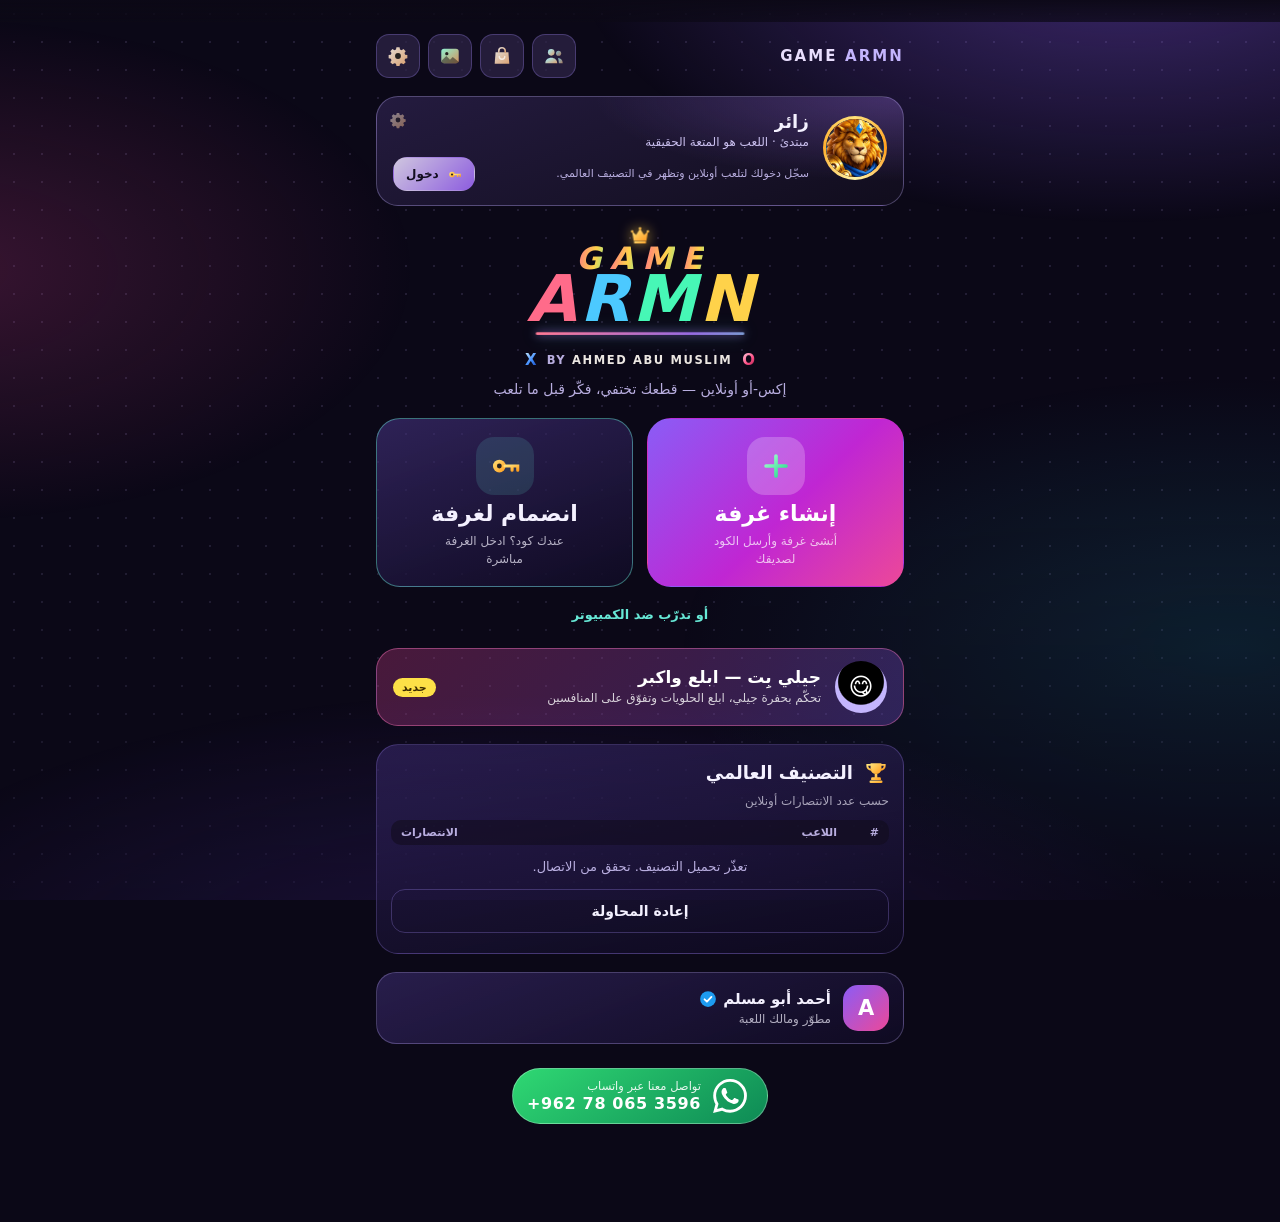
==== commit e7308eed: "Install game files" ====
--- a/index.html
+++ b/index.html
@@ -2400,6 +2400,7 @@
     const isFinal=!!opts2.final;
     if(!add&&!isFinal)return;
     xoCounted.wins+=add;                                  /* mark before await to avoid double count */
+    let path0='lb/online_xo/'+playerKey;
     try{
       const path='lb/online_xo/'+playerKey;
       const old=await window.armnOnlineApi.db('GET',path);
@@ -2408,16 +2409,24 @@
       if(isFinal&&!recent[onlineRoom]){recent[onlineRoom]=1;matches++}
       const keys=Object.keys(recent);
       if(keys.length>40)delete recent[keys[0]];
-      await putXo(path,{
+      const xoBody={
         name:rawName.slice(0,24),
         wins:Math.max(0,+((old&&old.wins)||0))+add,
         matches,
         recent,updatedAt:Date.now()
-      });
+      };
+      try{await putXo(path,xoBody)}
+      catch(e1){
+        /* denied (e.g. the username/claim link was broken by a rename or a manual edit): repair the links and retry once */
+        if(e1&&(e1.status===400||e1.status===401||e1.status===403)){
+          try{await window.armnOnlineApi.repair()}catch(_){}
+          try{await putXo(path,xoBody)}catch(e2){await window.armnOnlineApi.db('PATCH',path,xoBody)}
+        }else throw e1;
+      }
       if(window.armnLoadXoRank)loadXoRank();
     }catch(e){
       xoCounted.wins-=add;                                /* retry on next round/final */
-      onlineMsg(rankText('تعذّر حفظ الترتيب العالمي. راجع صلاحيات lb/online_xo في Firebase.','Could not save the global ranking. Check Firebase rules for lb/online_xo.'))}
+      try{console.warn('[GAME ARMN] ranking save failed',e&&e.status,path0)}catch(_){}onlineMsg(rankText('تعذّر حفظ الترتيب العالمي'+(e&&e.status?' (HTTP '+e.status+')':'')+'. راجع صلاحيات lb/online_xo في Firebase.','Could not save the global ranking'+(e&&e.status?' (HTTP '+e.status+')':'')+'. Check Firebase rules for lb/online_xo.'))}
   }
   function showRoomResult(info){
     const old=document.getElementById('xoResult');if(old)old.remove();
@@ -2498,6 +2507,9 @@
   };
   const openLobby=m=>{openSheet();lobbyMode(m)};
   window.armnXoLobby=openLobby;
+  /* friends: accept an invite = join by code with no typing; invite = make sure there is a waiting room first */
+  window.armnXoJoin=code=>{openLobby('join');const i=$('#xoRoomCode');if(i)i.value=String(code||'').toUpperCase();const b=$('#xoJoinRoom');if(b)b.click()};
+  window.armnXoCreate=()=>new Promise(res=>{if(onlineRoom){res(onlineRoom);return}openLobby('create');const b=$('#xoCreateRoom');if(b)b.click();let n=0;const iv=setInterval(()=>{if(onlineRoom||++n>40){clearInterval(iv);res(onlineRoom||null)}},200)});
   $$('[data-xo-mode]',onlinePanel).forEach(b=>b.addEventListener('click',()=>lobbyMode(b.dataset.xoMode)));
   $('#xoRoomCode').addEventListener('input',e=>{e.target.value=e.target.value.toUpperCase().replace(/[^A-Z0-9]/g,'')});
   $('#xoRoomCode').addEventListener('keydown',e=>{if(e.key==='Enter')$('#xoJoinRoom').click()});
@@ -2701,7 +2713,6 @@
 window.addEventListener('keydown',e=>{if(e.key==='Escape'&&!ab.hidden)close()});
 document.addEventListener('langchange',fill);fill();})();
 applyLang();
-if('serviceWorker' in navigator&&/^https?:$/.test(location.protocol)){window.addEventListener('load',()=>{navigator.serviceWorker.register('sw.js').catch(()=>{})})}
 })();
 
 </script>
@@ -3056,7 +3067,7 @@
   return m==='GET'?r.json():null;
 }
 // Narrow bridge for the X-O game script, which runs in a separate closure.
-window.armnOnlineApi={get uid(){return sess&&sess.uid||null},get name(){const u=me();return u&&u.u||sess&&sess.u||'أنت'},get avatar(){const u=me();return u&&Number.isInteger(+u.avatar)?+u.avatar:0},get frame(){const u=me();return u?frOk(u.fr):''},get theme(){const u=me(),i=u&&u.eq?+u.eq.xo:0;return Number.isInteger(i)&&i>=0&&i<C.xo.length?i:0},db:(m,path,body,o)=>db(m,path,body,o)};
+window.armnOnlineApi={get uid(){return sess&&sess.uid||null},get name(){const u=me();return u&&u.u||sess&&sess.u||'أنت'},get avatar(){const u=me();return u&&Number.isInteger(+u.avatar)?+u.avatar:0},get frame(){const u=me();return u?frOk(u.fr):''},get theme(){const u=me(),i=u&&u.eq?+u.eq.xo:0;return Number.isInteger(i)&&i>=0&&i<C.xo.length?i:0},db:(m,path,body,o)=>db(m,path,body,o),repair:()=>repairLinks()};
 /* ---- player profile ---- */
 const AVATARS=['🧑🏻‍🎤','👩🏻‍🎤','🧑🏽‍🚀','👩🏽‍🚀','👨🏻‍💻','👩🏻‍💻','🧑🏼‍🎨','👩🏼‍🎨','🧔🏻‍♂️','👩🏽‍🦱','👦🏻','👧🏽','🧑🏿‍🎮','👩🏿‍🎮','🥷🏻','🤖','🦊','🐼','🦁','🐯','🐸','🐲','🦄','🦉','🐺','🦈','🐙','🦋','👑','💀','👽','🧛','🧙'];
 const AVATAR_PRICES=[0,0,0,0,0,0,0,0,0,0,0,0,0,0,0,0,0,0,450,600,750,900,1050,1200,1350,1500,1800,2100,2400,2700,3000,3600,4500];
@@ -3709,7 +3720,21 @@
 async function ensureClaim(){
   if(!sess||!goodName(sess.u))return;
   try{const rec=await db('GET','usernames/'+sess.u,undefined,{auth:false});
-   if(!rec){try{await db('PUT','claims/'+sess.uid,sess.u)}catch(e){}await db('PUT','usernames/'+sess.u,{uid:sess.uid,email:sess.email})}}catch(e){}
+   if(!rec){try{await db('PUT','claims/'+sess.uid,sess.u)}catch(e){}await db('PUT','usernames/'+sess.u,{uid:sess.uid,email:sess.email})}
+   else if(rec.uid!==sess.uid&&String(rec.email||'').toLowerCase()===String(sess.email||'').toLowerCase()){await repairLinks()}}catch(e){}
+}
+/* re-links usernames/<name> and claims/<uid> to this very account (same e-mail only) after a rename or a manual database edit */
+async function repairLinks(){
+  if(!sess||!goodName(sess.u))return false;
+  let fixed=false;
+  try{
+    const rec=await db('GET','usernames/'+sess.u,undefined,{auth:false});
+    const same=rec&&String(rec.email||'').toLowerCase()===String(sess.email||'').toLowerCase();
+    if(!rec||(rec.uid!==sess.uid&&same)){try{await db('PUT','usernames/'+sess.u,{uid:sess.uid,email:sess.email});fixed=true}catch(e){}}
+    else if(rec.uid!==sess.uid){try{console.warn('[GAME ARMN] usernames/'+sess.u+' belongs to another account (uid '+rec.uid+'); yours is '+sess.uid)}catch(_){}}
+  }catch(e){}
+  try{const c=await db('GET','claims/'+sess.uid);if(c!==sess.u){await db('PUT','claims/'+sess.uid,sess.u);fixed=true}}catch(e){}
+  return fixed;
 }
 async function finishLogin(c){
   sess.u=c.u;sv('sess',sess);cur=c.u;users={};users[cur]=c;
@@ -3763,6 +3788,8 @@
   const old=sess.u,u=users[cur];sess.u=n;sv('sess',sess);delete users[cur];cur=n;u.u=n;users[n]=u;sv('prof',u);
   try{await db('DELETE','usernames/'+old)}catch(e){}
   try{await db('DELETE','lb/points/'+old)}catch(e){}
+  /* the online-wins record follows the player to the new name (merged if the new name already had one) */
+  try{const w=await db('GET','lb/online_xo/'+old);if(w&&typeof w==='object'){const ex=await db('GET','lb/online_xo/'+n);const nw=Object.assign({},w,{name:n});if(ex&&typeof ex==='object'){nw.wins=(+w.wins||0)+(+ex.wins||0);nw.matches=(+w.matches||0)+(+ex.matches||0);nw.recent=Object.assign({},ex.recent||{},w.recent||{})}await db('PUT','lb/online_xo/'+n,nw);await db('DELETE','lb/online_xo/'+old);try{window.armnRankBust&&window.armnRankBust()}catch(_){}}}catch(e){}
   await push();paint();try{window.armnRenderProfile&&window.armnRenderProfile()}catch(e){}
 }
 async function doForgot(idn){
@@ -4036,6 +4063,34 @@
 })();
 
 </script>
+<style id="armn-social">
+.ib{position:relative}
+.soc-bd{position:absolute;top:-4px;inset-inline-end:-4px;min-width:18px;height:18px;border-radius:9px;background:#ff4d5e;color:#fff;font:700 11px/18px sans-serif;text-align:center;padding:0 4px;box-shadow:0 0 0 2px rgba(20,14,34,.9);font-style:normal}
+.soc-bd[hidden]{display:none}
+.pdot.dnd{background:#ff7a59!important;box-shadow:0 0 8px #ff7a59!important;animation:none!important}
+.so-dnd{display:flex;align-items:center;gap:12px;padding:10px 12px;margin:0 0 10px;border-radius:14px;background:rgba(255,255,255,.05);border:1px solid rgba(255,255,255,.1);cursor:pointer}
+.so-dnd input{width:20px;height:20px;accent-color:#ff7a59;flex:none}
+.so-dnd b{display:block;font-size:14px}.so-dnd small{display:block;color:var(--mut);font-size:12px;margin-top:2px}
+.so-add{display:flex;gap:8px;margin:0 0 6px}
+.so-add input{flex:1;min-width:0;padding:11px 12px;border-radius:12px;border:1px solid rgba(255,255,255,.18);background:rgba(0,0,0,.25);color:inherit;font:inherit;direction:ltr;text-align:start}
+.so-msg{min-height:18px;margin:2px 2px 4px;font-size:12.5px;color:#ffe27a}
+.so-h{margin:14px 2px 6px;font:700 13px var(--display);color:#ffe27a}
+.so-row{display:grid;grid-template-columns:46px 1fr auto;align-items:center;gap:10px;padding:8px 10px;margin-bottom:6px;border-radius:14px;background:rgba(255,255,255,.05);border:1px solid rgba(255,255,255,.08)}
+.so-row.req{border-color:rgba(255,210,60,.45);background:linear-gradient(90deg,rgba(255,210,60,.14),rgba(26,20,46,.85))}
+.so-av{display:block;width:44px;height:44px;border-radius:50%;overflow:hidden;flex:none}
+.so-av img,.so-av svg,.so-av>*{width:100%;height:100%;object-fit:cover}
+.so-it{min-width:0}.so-it b{display:block;font:700 14px var(--display);overflow:hidden;text-overflow:ellipsis;white-space:nowrap}
+.so-it small{display:flex;align-items:center;color:var(--mut);font-size:12px;margin-top:2px}
+.so-ac{display:flex;gap:6px;align-items:center}
+.so-sm{padding:7px 12px!important;font-size:13px!important;min-height:0!important}
+.so-sm[disabled]{opacity:.4}
+.so-x{background:none;border:0;color:var(--mut);font-size:15px;padding:6px;cursor:pointer}
+.soc-inv{position:fixed;z-index:100000;top:calc(env(safe-area-inset-top,0px) + 10px);left:50%;transform:translateX(-50%);width:min(94vw,430px);display:grid;grid-template-columns:44px 1fr auto auto;gap:8px;align-items:center;padding:10px 12px;border-radius:18px;background:rgba(24,18,38,.97);border:1px solid rgba(255,210,60,.55);box-shadow:0 14px 44px rgba(0,0,0,.55);animation:socIn .3s ease}
+.soc-inv+.soc-inv{top:calc(env(safe-area-inset-top,0px) + 86px)}
+@keyframes socIn{from{opacity:0;transform:translate(-50%,-14px)}to{opacity:1;transform:translate(-50%,0)}}
+.rk-row{content-visibility:auto;contain-intrinsic-size:auto 58px}
+#xoInviteFriend{margin-inline-start:6px}
+</style>
 <script id="hub-js">
 /* GAME ARMN — hub layer: dashboard home, ranking with portraits, avatar picker, X-O chat, shortcuts.
    Runs after index.html's own scripts. It only reads through the small bridges (window.armnApp, window.armnOnlineApi)
@@ -4224,33 +4279,32 @@
     if (r.name in RB.avc && r.name in RB.frc && Date.now() - (RB.avt[r.name] || 0) < 120000) { const cv = RB.avc[r.name]; r.av = isInt(cv) ? +cv : (isInt(r.av) ? +r.av : null); if (r.fr === undefined) r.fr = RB.frc[r.name]; return; }
     if (!validName(r.name)) { RB.avc[r.name] = null; RB.frc[r.name] = ''; r.av = isInt(r.av) ? +r.av : null; r.fr = r.fr || ''; return; }
     let v = null; try { const all = await allPts(); v = all && all[r.name] || null; } catch (e) {}
-    if (!v) { try { v = await dbGet('lb/points/' + r.name); } catch (e) {} }
+    if (!v && rows.length <= 60) { try { v = await dbGet('lb/points/' + r.name); } catch (e) {} }
     RB.avc[r.name] = v && isInt(v.av) ? +v.av : null; RB.frc[r.name] = frOk(v && v.fr); RB.avt[r.name] = Date.now();
     r.av = isInt(RB.avc[r.name]) ? +RB.avc[r.name] : (isInt(r.av) ? +r.av : null); if (r.fr === undefined) r.fr = RB.frc[r.name];
   }));
 }
 async function fetchBoard() {
   const c = RB.cache.wins; if (c && Date.now() - c.t < 45000) return c.rows;
-  let d; try { d = await dbGet('lb/online_xo', 'orderBy=%22wins%22&limitToLast=300'); } catch (e) { d = await dbGet('lb/online_xo'); }
+  let d; try { d = await dbGet('lb/online_xo', 'orderBy=%22wins%22&limitToLast=1000'); } catch (e) { d = await dbGet('lb/online_xo'); }
   const g = new Map();
   Object.entries(d || {}).forEach(([k, v]) => {
     if (!v || !Number.isFinite(+v.wins) || +v.wins <= 0) return;
     const name = String(v.name || k).slice(0, 24), o = g.get(name) || { score: 0, av: null, fr: undefined };
     o.score += +v.wins; if (isInt(v.av)) o.av = +v.av; g.set(name, o);
   });
-  const rows = [...g].map(([name, o]) => ({ name, score: o.score, av: o.av })).sort((a, b) => b.score - a.score || a.name.localeCompare(b.name)).slice(0, 300);
+  const rows = [...g].map(([name, o]) => ({ name, score: o.score, av: o.av })).sort((a, b) => b.score - a.score || a.name.localeCompare(b.name)).slice(0, 1000);
   await resolveAv(rows);
   RB.cache.wins = { t: Date.now(), rows };
   return rows;
 }
 const avWrap = r => { const a = '<span class="rk-av">' + window.armnRankAvatar(r.name, r.av) + '</span>'; return r.fr && r.fr !== 'none' ? '<span class="rk-avr ring fr-' + r.fr + '">' + a + '</span>' : a; };
-function rowsHtml(rows, opts) {
-  opts = opts || {};
-  const myName = APP.name, lim = opts.limit || 300;
-  return rows.slice(0, lim).map((r, i) =>
-    '<div class="rk-row r' + (i + 1) + (r.name === myName ? ' me' : '') + '"' + (validName(r.name) ? ' data-p="' + esc(r.name) + '" tabindex="0" role="button" aria-label="' + T('فتح بروفايل ', 'Open profile of ') + esc(r.name) + '"' : '') + '>' +
+function rowsHtml(rows, opts, from) {
+  opts = opts || {}; from = from || 0;
+  const myName = APP.name, lim = opts.limit || 1000;
+  return rows.slice(from, Math.min(lim, from + (opts.page || lim))).map((r, i0) => { const i = i0 + from; return     '<div class="rk-row r' + (i + 1) + (r.name === myName ? ' me' : '') + '"' + (validName(r.name) ? ' data-p="' + esc(r.name) + '" tabindex="0" role="button" aria-label="' + T('فتح بروفايل ', 'Open profile of ') + esc(r.name) + '"' : '') + '>' +
     '<span class="rk-n">' + (i + 1) + '</span>' + avWrap(r) + '<span class="rk-nm"><b><span class="rk-t">' + esc(r.name) + '</span></b></span>' +
-    '<span class="rk-sc">' + r.score + ' <small>' + T('فوز', 'wins') + '</small></span></div>').join('');
+    '<span class="rk-sc">' + r.score + ' <small>' + T('فوز', 'wins') + '</small></span></div>'; }).join('');
 }
 const skeleton = n => Array.from({ length: n }, () => '<div class="rk-row sk"><span class="rk-n"></span><span class="rk-av"></span><span class="rk-nm"><b></b></span><span class="rk-sc"></span></div>').join('');
 
@@ -4264,10 +4318,20 @@
     list.innerHTML = skeleton(Math.min(o.limit || 10, 6)); foot.innerHTML = '';
     try {
       const rows = await fetchBoard(); if (my !== st.busy) return;
-      list.innerHTML = rows.length ? rowsHtml(rows, o) : '<p class="hb-empty">' + T('لا يوجد ترتيب بعد — اربح أول مباراة أونلاين!', 'No ranking yet — win the first online match!') + '</p>';
+      const cap = Math.min(rows.length, o.limit || 1000), PG = 100;
+      let shown = o.more ? cap : Math.min(cap, PG);
+      list.innerHTML = rows.length ? rowsHtml(rows, Object.assign({}, o, { page: shown }), 0) : '<p class="hb-empty">' + T('لا يوجد ترتيب بعد — اربح أول مباراة أونلاين!', 'No ranking yet — win the first online match!') + '</p>';
       if (o.more && rows.length > (o.limit || 10)) foot.innerHTML = '<button type="button" class="hb-btn ghost block" data-act="rank">' + T('عرض التصنيف الكامل', 'Open full ranking') + ' ' + ic('chev', 'flipx') + '</button>';
+      else if (shown < cap) foot.innerHTML = '<button type="button" class="hb-btn ghost block" data-more>' + T('عرض المزيد', 'Show more') + ' (' + (cap - shown) + ')</button>';
       const me = APP.name && rows.findIndex(r => r.name === APP.name);
-      if (APP.loggedIn && me >= (o.limit || 10)) foot.insertAdjacentHTML('afterbegin', '<p class="rk-note">' + T('ترتيبك: #', 'Your rank: #') + (me + 1) + ' · ' + rows[me].score + ' ' + T('فوز', 'wins') + '</p>');
+      if (APP.loggedIn && me >= shown) foot.insertAdjacentHTML('afterbegin', '<p class="rk-note">' + T('ترتيبك: #', 'Your rank: #') + (me + 1) + ' · ' + rows[me].score + ' ' + T('فوز', 'wins') + '</p>');
+      if (!o.more && rows.length) foot.insertAdjacentHTML('afterbegin', '<p class="rk-note">' + T('عدد اللاعبين في التصنيف: ', 'Players in the ranking: ') + rows.length + '</p>');
+      host._rkMore = () => {
+        if (shown >= cap) return;
+        list.insertAdjacentHTML('beforeend', rowsHtml(rows, Object.assign({}, o, { page: PG }), shown)); shown = Math.min(cap, shown + PG);
+        const b = $('[data-more]', foot); if (b) { if (shown >= cap) b.remove(); else b.textContent = T('عرض المزيد', 'Show more') + ' (' + (cap - shown) + ')'; }
+      };
+      if (shown < cap && 'IntersectionObserver' in window) { const b = $('[data-more]', foot); if (b) { const io = new IntersectionObserver(es => { if (es.some(x => x.isIntersecting)) host._rkMore && host._rkMore(); }, { rootMargin: '300px' }); io.observe(b); } }
     } catch (e) {
       if (my !== st.busy) return;
       list.innerHTML = '<p class="hb-empty">' + T('تعذّر تحميل التصنيف. تحقق من الاتصال.', 'Could not load the ranking. Check your connection.') + '</p><button type="button" class="hb-btn ghost block" data-retry>' + T('إعادة المحاولة', 'Retry') + '</button>';
@@ -4275,6 +4339,7 @@
   }
   host.addEventListener('click', e => {
     if (e.target.closest('[data-retry]')) { load(); return; }
+    if (e.target.closest('[data-more]')) { host._rkMore && host._rkMore(); return; }
     const pr = e.target.closest('[data-p]'); if (pr && host.contains(pr)) openProfile(pr.dataset.p, o.back || null);
   });
   host.addEventListener('keydown', e => { if ((e.key === 'Enter' || e.key === ' ') && e.target.matches('[data-p]')) { e.preventDefault(); e.target.click(); } });
@@ -4319,7 +4384,10 @@
     if (i >= 0 && i < 3) $('#pfRank', host).classList.add('pf-top');
   } catch (e) { $('#pfWins b', host).textContent = '—'; $('#pfRank b', host).textContent = '—'; }
   const act = $('.pf-act', host);
-  if (back) { act.innerHTML = '<button type="button" class="hb-btn ghost" data-pf-back>' + T('رجوع للتصنيف', 'Back to ranking') + '</button>'; act.addEventListener('click', e => { if (e.target.closest('[data-pf-back]')) back(); }); }
+  let abtn = '';
+  if (!mine && APP.loggedIn) abtn += '<button type="button" class="hb-btn primary" data-pf-add>' + ic('users') + ' ' + T('إضافة صديق', 'Add friend') + '</button>';
+  if (back) abtn += '<button type="button" class="hb-btn ghost" data-pf-back>' + T('رجوع للتصنيف', 'Back to ranking') + '</button>';
+  if (abtn) { act.innerHTML = abtn; act.addEventListener('click', e => { if (e.target.closest('[data-pf-back]')) { back(); return; } const ad = e.target.closest('[data-pf-add]'); if (ad) { ad.disabled = true; sendReq(name).then(m => { APP.say(m); ad.disabled = false; }); } }); }
 }
 
 window.armnOpenProfile = openProfile;
@@ -4336,7 +4404,7 @@
 window.armnOpenRanking = () => {
   const host = D.createElement('div');
   sheet(T('التصنيف العالمي', 'Global ranking'), host, 'rank');
-  mountRank(host, { limit: 300, back: () => window.armnOpenRanking() });
+  mountRank(host, { limit: 1000, back: () => window.armnOpenRanking() });
 };
 
 /* ============================================================
@@ -4416,6 +4484,7 @@
   '<header class="xh-top">' +
     '<b class="xh-brandmini">GAME <i>ARMN</i></b>' +
     '<div class="xh-tools">' +
+      '<button type="button" class="ib" data-act="friends" aria-label="' + T('الأصدقاء', 'Friends') + '">' + ic('users') + '<i class="soc-bd" hidden></i></button>' +
       '<button type="button" class="ib" data-act="shop" aria-label="' + T('المتجر', 'Shop') + '">' + ic('bag') + '</button>' +
       '<button type="button" class="ib" data-act="avatar" aria-label="' + T('تغيير الصورة', 'Change portrait') + '">' + ic('image') + '</button>' +
       '<button type="button" class="ib" data-act="settings" aria-label="' + T('الإعدادات', 'Settings') + '">' + ic('gear') + '</button>' +
@@ -4524,6 +4593,7 @@
     case 'myprofile': if (APP.loggedIn && APP.name) openProfile(APP.name); break;
     case 'accounts': { const h = D.createElement('div'); h.className = 'oc-list'; h.innerHTML = OWNER_LINKS.map(l => '<a class="st" target="_blank" rel="noopener noreferrer" href="' + esc(l[2]) + '">' + ic('user') + '<span>' + T(l[0], l[1]) + '</span></a>').join(''); sheet(T('حساباتي', 'My accounts'), h, 'small'); break; }
     case 'rank': window.armnOpenRanking(); break;
+    case 'friends': openFriends(); break;
     case 'notes': openNotes(); break;
     case 'settings': settingsSheet(); break;
     case 'help': helpSheet(); break;
@@ -4663,6 +4733,219 @@
   });
   const onXo = () => curHash() === 'xo';
   addEventListener('hashchange', () => { if (!onXo()) { setOpen(false); bubble.hidden = true; } });
+})();
+
+/* ============================================================
+   FRIENDS — requests, presence (online / in a match / do-not-disturb) and room invites
+   Firebase: social/in/<uid>/<type_fromUid>  (inbox: req, acc, unf, inv)
+             social/fr/<uid>/<friendUid>     (friends list, each user writes only their own)
+             social/pres/<uid>               ({t, s: on|play|dnd|off})
+   ============================================================ */
+const SOC = { fr: {}, pres: {}, inbox: {}, denied: 0, seen: new Set(), tickN: 0, host: null, lists: null, loadedFr: false };
+const sdb = (m, p, b, o) => API.db(m, 'social/' + p, b, o);
+const okUid = u => /^[A-Za-z0-9]{10,64}$/.test(String(u || ''));
+const myUid = () => API.uid;
+const isDnd = () => !!LS.get('dnd', false);
+const PRES_TTL = 90000, INV_TTL = 180000;
+const myStatus = () => isDnd() ? 'dnd' : ((window.armnXoState && window.armnXoState.room) ? 'play' : 'on');
+function presOf(uid) {
+  const p = SOC.pres[uid];
+  if (!p || p.s === 'off' || !(+p.t > 0) || Date.now() - +p.t > PRES_TTL) return 'off';
+  return p.s === 'dnd' ? 'dnd' : (p.s === 'play' ? 'play' : 'on');
+}
+const PST = {
+  on: ['on', T('متصل', 'Online')],
+  play: ['play', T('يلعب مباراة', 'In a match')],
+  dnd: ['dnd', T('متصل — غير متاح', 'Online — unavailable')],
+  off: ['off', T('غير متصل', 'Offline')]
+};
+function socDenied(e) {
+  if (e && (e.status === 401 || e.status === 403) && !SOC.denied++) {
+    APP.say(T('نظام الأصدقاء يحتاج نشر قواعد Firebase الجديدة (ملف FIREBASE_RULES_FRIENDS.json)', 'Friends need the new Firebase rules published (FIREBASE_RULES_FRIENDS.json)'));
+  }
+}
+async function beat(off) {
+  if (!APP.loggedIn || !myUid()) return;
+  try { await sdb('PUT', 'pres/' + myUid(), { t: Date.now(), s: off ? 'off' : myStatus() }, off ? { ka: true } : undefined); } catch (e) { socDenied(e); }
+}
+async function loadFriends() {
+  const me = myUid(); if (!me) return;
+  try { const d = await sdb('GET', 'fr/' + me); SOC.fr = {}; Object.entries(d || {}).forEach(([u, f]) => { if (okUid(u) && f && typeof f === 'object') SOC.fr[u] = { n: String(f.n || '').slice(0, 24), av: isInt(f.av) ? +f.av : null, t: +f.t || 0 }; }); SOC.loadedFr = true; } catch (e) { socDenied(e); }
+}
+async function loadPres() {
+  const ids = Object.keys(SOC.fr).slice(0, 80);
+  await Promise.all(ids.map(async u => { try { SOC.pres[u] = await sdb('GET', 'pres/' + u) || null; } catch (e) { socDenied(e); } }));
+}
+function paintBadge() {
+  const now = Date.now();
+  const n = Object.values(SOC.inbox).filter(v => v && (v.k === 'req' || (v.k === 'inv' && now - (+v.t || 0) < INV_TTL))).length;
+  $$('.soc-bd').forEach(b => { b.hidden = !n; b.textContent = n > 9 ? '9+' : String(n); });
+}
+async function pollInbox() {
+  const me = myUid(); if (!me) return;
+  let d; try { d = await sdb('GET', 'in/' + me); } catch (e) { socDenied(e); return; }
+  d = d || {}; SOC.inbox = d;
+  const now = Date.now(); let changed = false;
+  for (const [key, it] of Object.entries(d)) {
+    if (!it || typeof it !== 'object' || !okUid(it.from)) continue;
+    const del = () => sdb('DELETE', 'in/' + me + '/' + key).catch(() => {});
+    if (it.k === 'acc') { try { await sdb('PUT', 'fr/' + me + '/' + it.from, { n: String(it.n || '').slice(0, 24), av: isInt(it.av) ? +it.av : null, t: now }); } catch (e) {} await del(); delete SOC.inbox[key]; changed = true; }
+    else if (it.k === 'unf') { try { await sdb('DELETE', 'fr/' + me + '/' + it.from); } catch (e) {} delete SOC.fr[it.from]; await del(); delete SOC.inbox[key]; changed = true; }
+    else if (it.k === 'inv') {
+      if (now - (+it.t || 0) > INV_TTL || isDnd()) { await del(); delete SOC.inbox[key]; }
+      else showInvite(key, it);
+    }
+  }
+  if (changed) await loadFriends();
+  paintBadge(); renderFriends();
+}
+function showInvite(key, it) {
+  const tag = key + ':' + it.t; if (SOC.seen.has(tag)) return; SOC.seen.add(tag);
+  const el = D.createElement('div'); el.className = 'soc-inv'; el.setAttribute('role', 'alertdialog');
+  el.innerHTML = '<span class="so-av">' + window.armnRankAvatar(String(it.n || ''), isInt(it.av) ? +it.av : null) + '</span>' +
+    '<div class="so-it"><b>' + esc(String(it.n || '?').slice(0, 24)) + '</b><small>' + T('يدعوك للعب X-O 🎮', 'invites you to play X-O 🎮') + '</small></div>' +
+    '<button type="button" class="hb-btn primary so-sm" data-a>' + T('قبول', 'Accept') + '</button><button type="button" class="hb-btn ghost so-sm" data-d>' + T('رفض', 'Decline') + '</button>';
+  D.body.appendChild(el);
+  try { navigator.vibrate && navigator.vibrate([120, 60, 120]); } catch (e) {}
+  const gone = () => { try { el.remove(); } catch (e) {} };
+  const kill = setTimeout(() => { gone(); sdb('DELETE', 'in/' + myUid() + '/' + key).catch(() => {}); }, Math.max(5000, INV_TTL - (Date.now() - (+it.t || Date.now()))));
+  $('[data-d]', el).onclick = () => { clearTimeout(kill); gone(); sdb('DELETE', 'in/' + myUid() + '/' + key).catch(() => {}); delete SOC.inbox[key]; paintBadge(); };
+  $('[data-a]', el).onclick = async () => {
+    clearTimeout(kill); gone(); sdb('DELETE', 'in/' + myUid() + '/' + key).catch(() => {}); delete SOC.inbox[key]; paintBadge();
+    const code = String(it.code || '').toUpperCase(); if (!/^[A-Z0-9]{6}$/.test(code)) return;
+    if (window.armnXoState && window.armnXoState.room) { APP.say(T('اخرج من غرفتك الحالية أولاً', 'Leave your current room first')); return; }
+    let room = null; try { room = await API.db('GET', 'rooms/' + code); } catch (e) {}
+    if (!room || room.left || (room.playerO && room.playerO !== API.uid)) { APP.say(T('انتهت الدعوة أو الغرفة ممتلئة', 'The invite expired or the room is full')); return; }
+    closeSheet();
+    if (window.armnXoJoin) window.armnXoJoin(code);
+  };
+}
+async function sendReq(name) {
+  name = String(name || '').trim().toLowerCase();
+  if (!APP.loggedIn || !myUid()) return T('سجّل دخولك أولاً', 'Log in first');
+  if (!validName(name)) return T('اكتب اسم لاعب صحيح', 'Enter a valid player name');
+  if (name === String(APP.name || '').toLowerCase()) return T('هذا اسمك أنت 😄', 'That is your own name 😄');
+  let rec = null; try { rec = await API.db('GET', 'usernames/' + name, undefined, { auth: false }); } catch (e) { return T('تعذّر البحث، تحقق من الاتصال', 'Search failed, check your connection'); }
+  if (!rec || !okUid(rec.uid)) return T('ما لقيت لاعب بهذا الاسم', 'No player with that name');
+  if (!SOC.loadedFr) await loadFriends();
+  if (SOC.fr[rec.uid]) return T('هذا اللاعب صديقك بالفعل ✓', 'Already your friend ✓');
+  const theirs = Object.entries(SOC.inbox).find(([k, v]) => v && v.k === 'req' && v.from === rec.uid);
+  if (theirs) { await acceptReq(theirs[0], theirs[1]); return T('تمت إضافة ' + name + ' ✓', name + ' added ✓'); }
+  try { await sdb('PUT', 'in/' + rec.uid + '/req_' + myUid(), { k: 'req', from: myUid(), n: API.name, av: API.avatar, t: Date.now() }); }
+  catch (e) { socDenied(e); return T('تعذّر إرسال الطلب', 'Could not send the request'); }
+  return T('تم إرسال طلب الصداقة إلى ' + name + ' ✓', 'Friend request sent to ' + name + ' ✓');
+}
+async function acceptReq(key, it) {
+  const me = myUid(); if (!me || !it || !okUid(it.from)) return;
+  try {
+    await sdb('PUT', 'fr/' + me + '/' + it.from, { n: String(it.n || '').slice(0, 24), av: isInt(it.av) ? +it.av : null, t: Date.now() });
+    await sdb('PUT', 'in/' + it.from + '/acc_' + me, { k: 'acc', from: me, n: API.name, av: API.avatar, t: Date.now() });
+    SOC.fr[it.from] = { n: String(it.n || '').slice(0, 24), av: isInt(it.av) ? +it.av : null, t: Date.now() };
+  } catch (e) { socDenied(e); APP.say(T('تعذّر قبول الطلب', 'Could not accept the request')); return; }
+  await sdb('DELETE', 'in/' + me + '/' + key).catch(() => {}); delete SOC.inbox[key];
+  paintBadge(); loadPres().then(renderFriends);
+}
+async function declineReq(key) { try { await sdb('DELETE', 'in/' + myUid() + '/' + key); } catch (e) {} delete SOC.inbox[key]; paintBadge(); renderFriends(); }
+async function removeFriend(uid) {
+  const me = myUid(); if (!me || !okUid(uid)) return;
+  try { await sdb('DELETE', 'fr/' + me + '/' + uid); } catch (e) { socDenied(e); }
+  sdb('PUT', 'in/' + uid + '/unf_' + me, { k: 'unf', from: me, n: API.name, t: Date.now() }).catch(() => {});
+  delete SOC.fr[uid]; renderFriends();
+}
+async function inviteFriend(uid) {
+  const f = SOC.fr[uid]; if (!f) return null;
+  try { SOC.pres[uid] = await sdb('GET', 'pres/' + uid) || null; } catch (e) {}
+  const st = presOf(uid), nm = f.n || '';
+  if (st === 'off') return T(nm + ' غير متصل الآن', nm + ' is offline');
+  if (st === 'dnd') return T(nm + ' غير متاح الآن', nm + ' is unavailable right now');
+  if (st === 'play') return T(nm + ' يلعب مباراة الآن', nm + ' is in a match right now');
+  let code = window.armnXoState && window.armnXoState.room;
+  if (code) {
+    let room = null; try { room = await API.db('GET', 'rooms/' + code); } catch (e) {}
+    if (!room || room.left) code = null;
+    else if (room.playerO && room.playerX && room.playerO !== API.uid && room.playerX !== API.uid) return T('غرفتك ممتلئة بالفعل', 'Your room is already full');
+    else if (room.playerO && room.playerX) return T('غرفتك فيها لاعبان بالفعل', 'Your room already has two players');
+  }
+  if (!code) {
+    closeSheet();
+    if (!window.armnXoCreate) return T('تعذّر إنشاء الغرفة', 'Could not create a room');
+    code = await window.armnXoCreate();
+    if (!code) return T('تعذّر إنشاء الغرفة', 'Could not create a room');
+  }
+  try { await sdb('PUT', 'in/' + uid + '/inv_' + myUid(), { k: 'inv', from: myUid(), n: API.name, av: API.avatar, code, t: Date.now() }); }
+  catch (e) { socDenied(e); return T('تعذّر إرسال الدعوة', 'Could not send the invite'); }
+  return T('تم إرسال الدعوة إلى ' + nm + ' — بانتظار قبوله ⏳', 'Invite sent to ' + nm + ' — waiting for them ⏳');
+}
+const ORD = { on: 0, play: 1, dnd: 2, off: 3 };
+function renderFriends() {
+  if (!SOC.host || !D.body.contains(SOC.host)) { SOC.host = null; return; }
+  const lists = SOC.lists; if (!lists) return;
+  const reqs = Object.entries(SOC.inbox).filter(([k, v]) => v && v.k === 'req' && okUid(v.from));
+  const fr = Object.entries(SOC.fr).map(([uid, f]) => ({ uid, n: f.n, av: f.av, st: presOf(uid) })).sort((a, b) => ORD[a.st] - ORD[b.st] || a.n.localeCompare(b.n));
+  let h = '';
+  if (reqs.length) h += '<h4 class="so-h">' + T('طلبات الصداقة', 'Friend requests') + ' (' + reqs.length + ')</h4>' + reqs.map(([k, v]) =>
+    '<div class="so-row req" data-k="' + esc(k) + '"><span class="so-av">' + window.armnRankAvatar(String(v.n || ''), isInt(v.av) ? +v.av : null) + '</span><div class="so-it"><b>' + esc(String(v.n || '?').slice(0, 24)) + '</b><small>' + T('يريد إضافتك', 'wants to add you') + '</small></div><div class="so-ac"><button type="button" class="hb-btn primary so-sm" data-ok>' + T('قبول', 'Accept') + '</button><button type="button" class="hb-btn ghost so-sm" data-no>' + T('رفض', 'Decline') + '</button></div></div>').join('');
+  h += '<h4 class="so-h">' + T('أصدقائي', 'My friends') + ' (' + fr.length + ')</h4>';
+  h += fr.length ? fr.map(f => {
+    const s = PST[f.st];
+    return '<div class="so-row" data-u="' + esc(f.uid) + '"><span class="so-av">' + window.armnRankAvatar(f.n, f.av) + '</span><div class="so-it"><b>' + esc(f.n || '?') + '</b><small><i class="pdot ' + s[0] + '"></i>' + s[1] + '</small></div><div class="so-ac"><button type="button" class="hb-btn primary so-sm" data-inv ' + (f.st === 'on' ? '' : 'disabled') + '>' + T('🎮 دعوة', '🎮 Invite') + '</button><button type="button" class="so-x" data-rm aria-label="' + T('حذف الصديق', 'Remove friend') + '">✕</button></div></div>';
+  }).join('') : '<p class="hb-empty">' + T('ما عندك أصدقاء بعد — اكتب اسم لاعب فوق وأرسل له طلب.', 'No friends yet — type a player name above and send a request.') + '</p>';
+  lists.innerHTML = h;
+}
+function openFriends() {
+  if (needLogin(T('سجّل دخولك لاستخدام الأصدقاء', 'Log in to use friends'))) return;
+  const host = D.createElement('div'); host.className = 'so';
+  host.innerHTML =
+    '<label class="so-dnd"><input type="checkbox" id="soDnd"><span><b>' + T('غير متاح (لا تزعجني)', 'Unavailable (do not disturb)') + '</b><small>' + T('تظهر متصل لكن ما توصلك دعوات', 'You show as online but receive no invites') + '</small></span></label>' +
+    '<form class="so-add" autocomplete="off"><input type="text" id="soName" maxlength="16" placeholder="' + T('اسم اللاعب لإضافته…', 'Player name to add…') + '" autocapitalize="off" spellcheck="false"><button type="submit" class="hb-btn primary">' + T('إرسال طلب', 'Send request') + '</button></form>' +
+    '<p class="so-msg" id="soMsg" role="status" aria-live="polite"></p>' +
+    '<div class="rk-legend"><span><i class="pdot on"></i>' + PST.on[1] + '</span><span><i class="pdot play"></i>' + PST.play[1] + '</span><span><i class="pdot dnd"></i>' + T('غير متاح', 'Unavailable') + '</span><span><i class="pdot off"></i>' + PST.off[1] + '</span></div>' +
+    '<div id="soLists"></div>';
+  sheet(T('الأصدقاء', 'Friends'), host, 'friends');
+  SOC.host = host; SOC.lists = $('#soLists', host);
+  const dnd = $('#soDnd', host); dnd.checked = isDnd();
+  dnd.addEventListener('change', () => { LS.set('dnd', dnd.checked); beat(); APP.say(dnd.checked ? T('أنت الآن غير متاح — لن تصلك دعوات', 'You are now unavailable — no invites') : T('أنت الآن متاح للدعوات', 'You can receive invites again')); });
+  const msg = t => { $('#soMsg', host).textContent = t || ''; };
+  $('.so-add', host).addEventListener('submit', async e => {
+    e.preventDefault(); const inp = $('#soName', host), b = $('.so-add button', host); const v = inp.value;
+    if (!v.trim()) return; b.disabled = true; msg(T('جارٍ الإرسال…', 'Sending…'));
+    try { msg(await sendReq(v)); inp.value = ''; } finally { b.disabled = false; }
+    renderFriends();
+  });
+  host.addEventListener('click', async e => {
+    const row = e.target.closest('.so-row'); if (!row) return;
+    if (e.target.closest('[data-ok]')) { const k = row.dataset.k; const it = SOC.inbox[k]; if (it) await acceptReq(k, it); renderFriends(); }
+    else if (e.target.closest('[data-no]')) { declineReq(row.dataset.k); }
+    else if (e.target.closest('[data-inv]')) { const b = e.target.closest('[data-inv]'); b.disabled = true; const m = await inviteFriend(row.dataset.u); if (m) { msg(m); APP.say(m); } b.disabled = false; renderFriends(); }
+    else if (e.target.closest('[data-rm]')) { if (confirm(T('حذف هذا الصديق؟', 'Remove this friend?'))) removeFriend(row.dataset.u); }
+    else if (row.dataset.u && SOC.fr[row.dataset.u] && validName(SOC.fr[row.dataset.u].n)) { openProfile(SOC.fr[row.dataset.u].n, () => openFriends()); }
+  });
+  renderFriends();
+  (async () => { await pollInbox(); await loadFriends(); await loadPres(); renderFriends(); })();
+  const iv = setInterval(async () => { if (!SOC.host || !D.body.contains(SOC.host)) { clearInterval(iv); return; } await pollInbox(); await loadPres(); renderFriends(); }, 8000);
+}
+window.armnFriendsOpen = openFriends;
+async function socTick() {
+  if (D.hidden || !APP.loggedIn || !myUid()) return;
+  SOC.tickN++;
+  if (SOC.tickN % 3 === 1) { await beat(); }
+  await pollInbox();
+  if (SOC.tickN % 3 === 1 && !SOC.loadedFr) await loadFriends();
+}
+(function socBoot() {
+  const hook = () => {
+    const sh = $('#xoShareRoom');
+    if (sh && !$('#xoInviteFriend')) {
+      const b = D.createElement('button'); b.type = 'button'; b.id = 'xoInviteFriend'; b.className = sh.className;
+      b.textContent = '👥 ' + T('دعوة صديق', 'Invite a friend'); b.addEventListener('click', () => openFriends());
+      sh.insertAdjacentElement('afterend', b);
+    }
+  };
+  hook(); setTimeout(hook, 1500);
+  setInterval(socTick, 7000); setTimeout(socTick, 1800);
+  D.addEventListener('visibilitychange', () => { if (D.hidden) beat(true); else { beat(); socTick(); } });
+  addEventListener('pagehide', () => beat(true));
+  addEventListener('online', () => beat());
 })();
 
 /* ============================================================
